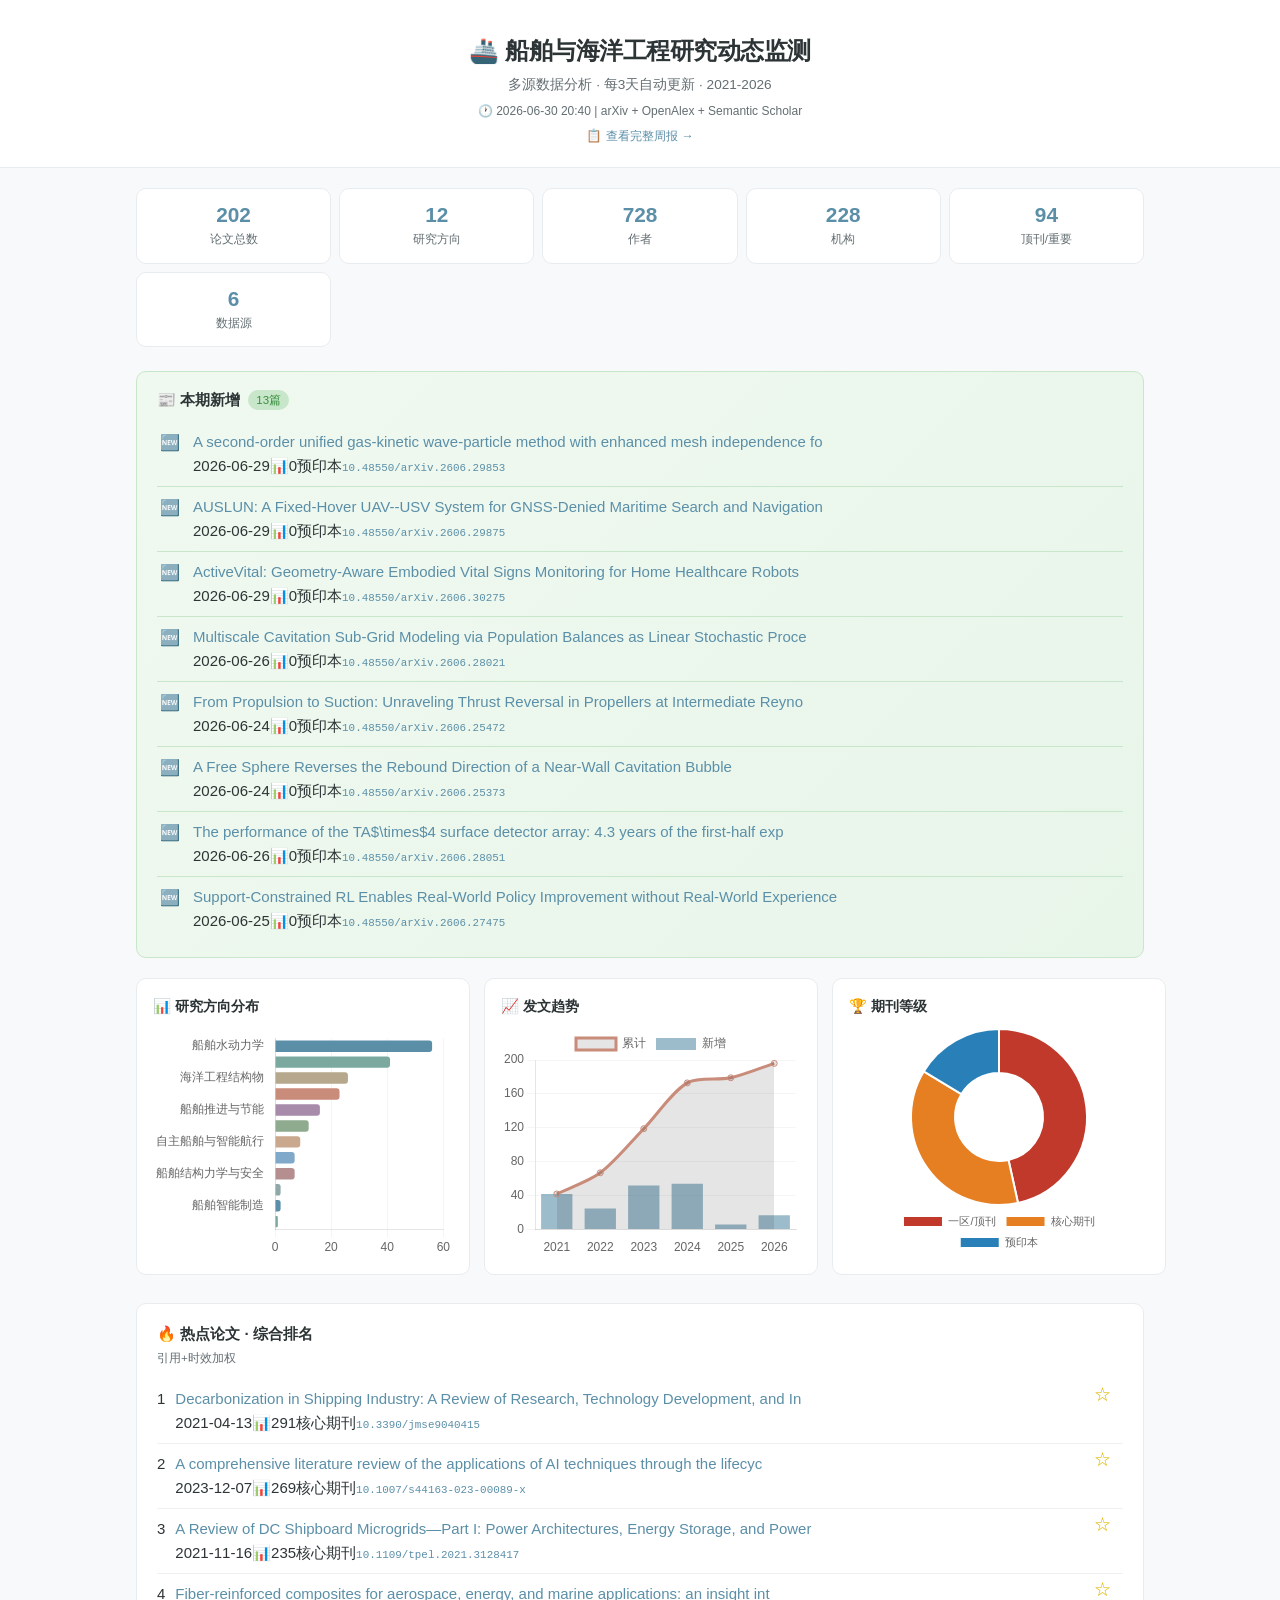
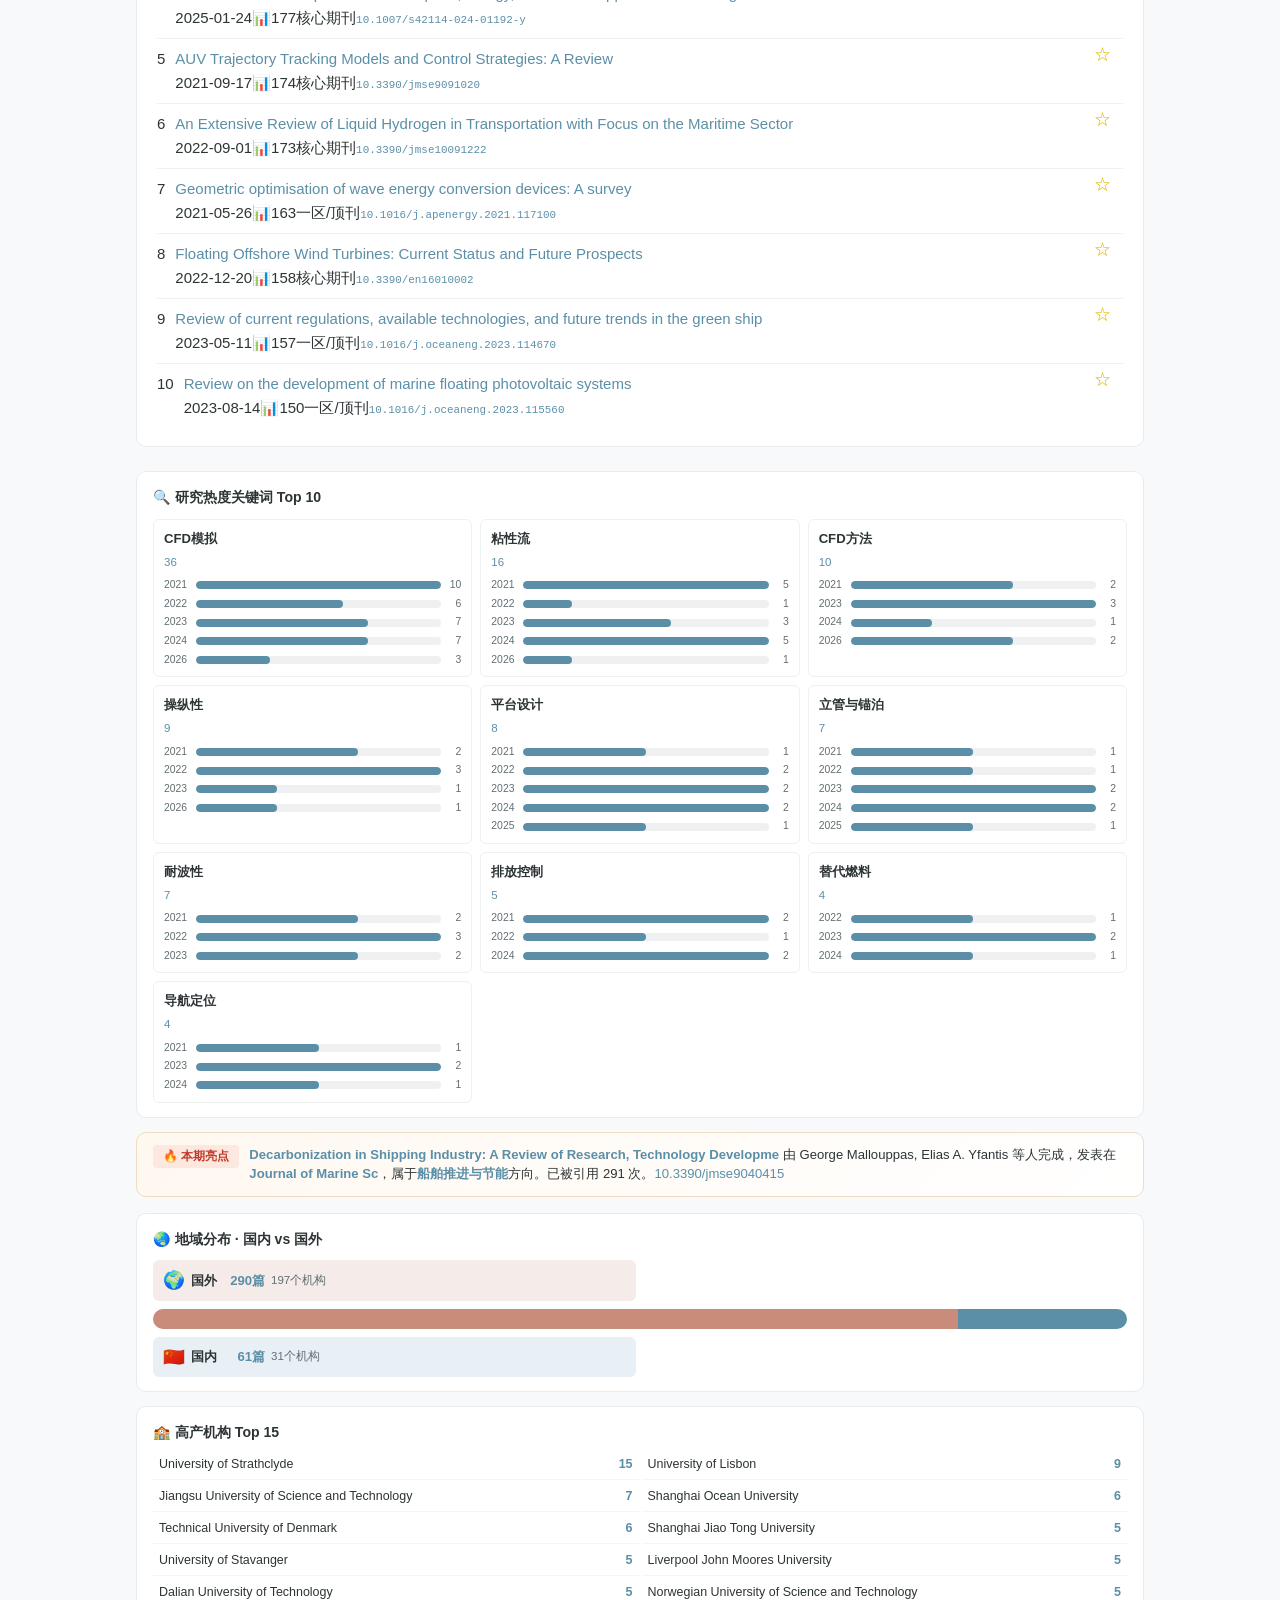
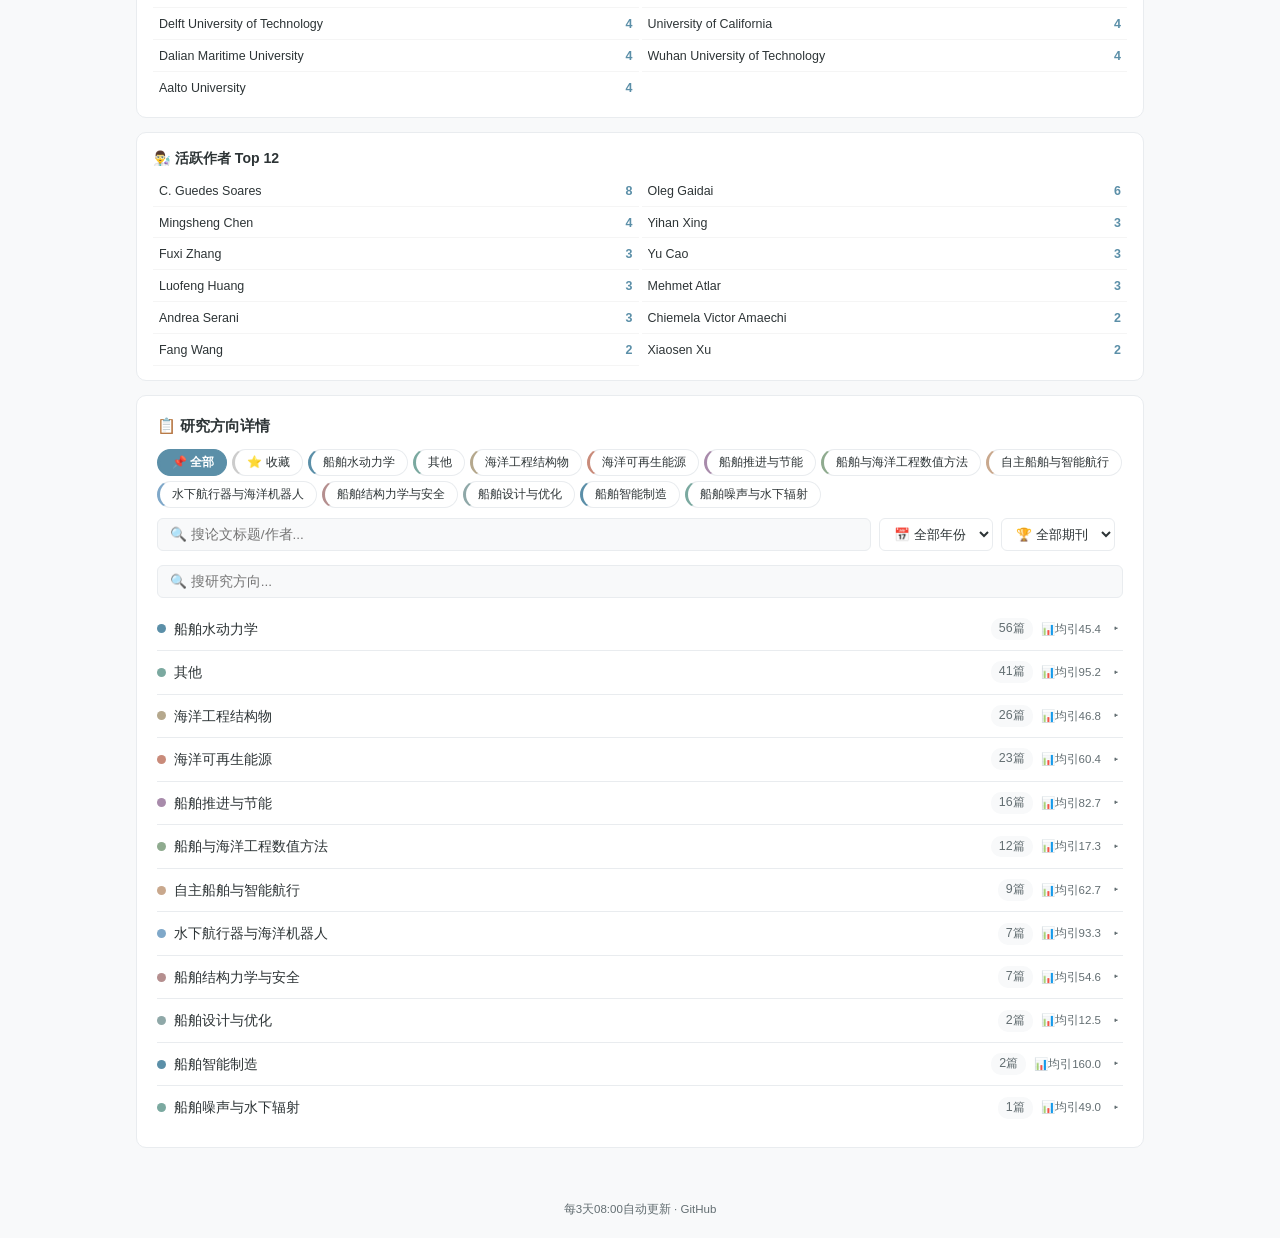
==== docs/index.html @ ca51661d "fix: 🔴 hard issues — negative exclusion, hot_score formula, highlight filter" ====
<!DOCTYPE html>
<html lang="zh-CN">
<head>
<meta charset="UTF-8"><meta name="viewport" content="width=device-width,initial-scale=1">
<title>船舶研究动态 · 统计看板</title>
<link rel="stylesheet" href="style.css">
<script src="chart.min.js"></script>
</head>
<body>
<header>
<h1>🚢 船舶与海洋工程研究动态监测</h1>
<p class="sub">多源数据分析 · 每3天自动更新 · 2021-2026</p>
<p class="meta">🕐 2026-06-30 20:40 | arXiv + OpenAlex + Semantic Scholar</p>
<p style="text-align:center;font-size:.78rem;margin-top:6px"><a href="weekly.html">📋 查看完整周报 →</a></p>
</header>
<main>
<div class="stats-row"><div class="sc"><span class="n">202</span><span class="l">论文总数</span></div><div class="sc"><span class="n">12</span><span class="l">研究方向</span></div><div class="sc"><span class="n">728</span><span class="l">作者</span></div><div class="sc"><span class="n">228</span><span class="l">机构</span></div><div class="sc"><span class="n">94</span><span class="l">顶刊/重要</span></div><div class="sc"><span class="n">6</span><span class="l">数据源</span></div></div>
<section class="new-section"><h2>📰 本期新增 <span class="new-count">13篇</span></h2><div class="hp" data-pid="http://arxiv.org/abs/2606.29853v1"><span class="new-badge">🆕</span><div class="hp-b"><div class="hp-t"><a href="http://arxiv.org/abs/2606.29853v1" target="_blank">A second-order unified gas-kinetic wave-particle method with enhanced mesh independence fo</a></div><div class="hp-m"><span>2026-06-29</span><span class="ci">📊0</span><span class="rk">预印本</span><a href="https://doi.org/10.48550/arXiv.2606.29853" class="doi" target="_blank">10.48550/arXiv.2606.29853</a></div></div></div><div class="hp" data-pid="http://arxiv.org/abs/2606.29875v1"><span class="new-badge">🆕</span><div class="hp-b"><div class="hp-t"><a href="http://arxiv.org/abs/2606.29875v1" target="_blank">AUSLUN: A Fixed-Hover UAV--USV System for GNSS-Denied Maritime Search and Navigation</a></div><div class="hp-m"><span>2026-06-29</span><span class="ci">📊0</span><span class="rk">预印本</span><a href="https://doi.org/10.48550/arXiv.2606.29875" class="doi" target="_blank">10.48550/arXiv.2606.29875</a></div></div></div><div class="hp" data-pid="http://arxiv.org/abs/2606.30275v1"><span class="new-badge">🆕</span><div class="hp-b"><div class="hp-t"><a href="http://arxiv.org/abs/2606.30275v1" target="_blank">ActiveVital: Geometry-Aware Embodied Vital Signs Monitoring for Home Healthcare Robots</a></div><div class="hp-m"><span>2026-06-29</span><span class="ci">📊0</span><span class="rk">预印本</span><a href="https://doi.org/10.48550/arXiv.2606.30275" class="doi" target="_blank">10.48550/arXiv.2606.30275</a></div></div></div><div class="hp" data-pid="http://arxiv.org/abs/2606.28021v1"><span class="new-badge">🆕</span><div class="hp-b"><div class="hp-t"><a href="http://arxiv.org/abs/2606.28021v1" target="_blank">Multiscale Cavitation Sub-Grid Modeling via Population Balances as Linear Stochastic Proce</a></div><div class="hp-m"><span>2026-06-26</span><span class="ci">📊0</span><span class="rk">预印本</span><a href="https://doi.org/10.48550/arXiv.2606.28021" class="doi" target="_blank">10.48550/arXiv.2606.28021</a></div></div></div><div class="hp" data-pid="http://arxiv.org/abs/2606.25472v1"><span class="new-badge">🆕</span><div class="hp-b"><div class="hp-t"><a href="http://arxiv.org/abs/2606.25472v1" target="_blank">From Propulsion to Suction: Unraveling Thrust Reversal in Propellers at Intermediate Reyno</a></div><div class="hp-m"><span>2026-06-24</span><span class="ci">📊0</span><span class="rk">预印本</span><a href="https://doi.org/10.48550/arXiv.2606.25472" class="doi" target="_blank">10.48550/arXiv.2606.25472</a></div></div></div><div class="hp" data-pid="http://arxiv.org/abs/2606.25373v1"><span class="new-badge">🆕</span><div class="hp-b"><div class="hp-t"><a href="http://arxiv.org/abs/2606.25373v1" target="_blank">A Free Sphere Reverses the Rebound Direction of a Near-Wall Cavitation Bubble</a></div><div class="hp-m"><span>2026-06-24</span><span class="ci">📊0</span><span class="rk">预印本</span><a href="https://doi.org/10.48550/arXiv.2606.25373" class="doi" target="_blank">10.48550/arXiv.2606.25373</a></div></div></div><div class="hp" data-pid="http://arxiv.org/abs/2606.28051v1"><span class="new-badge">🆕</span><div class="hp-b"><div class="hp-t"><a href="http://arxiv.org/abs/2606.28051v1" target="_blank">The performance of the TA$\times$4 surface detector array: 4.3 years of the first-half exp</a></div><div class="hp-m"><span>2026-06-26</span><span class="ci">📊0</span><span class="rk">预印本</span><a href="https://doi.org/10.48550/arXiv.2606.28051" class="doi" target="_blank">10.48550/arXiv.2606.28051</a></div></div></div><div class="hp" data-pid="http://arxiv.org/abs/2606.27475v1"><span class="new-badge">🆕</span><div class="hp-b"><div class="hp-t"><a href="http://arxiv.org/abs/2606.27475v1" target="_blank">Support-Constrained RL Enables Real-World Policy Improvement without Real-World Experience</a></div><div class="hp-m"><span>2026-06-25</span><span class="ci">📊0</span><span class="rk">预印本</span><a href="https://doi.org/10.48550/arXiv.2606.27475" class="doi" target="_blank">10.48550/arXiv.2606.27475</a></div></div></div></section>
<div class="charts-row">
<div class="cc"><h2>📊 研究方向分布</h2><div class="cw"><canvas id="c1"></canvas></div></div>
<div class="cc"><h2>📈 发文趋势</h2><div class="cw"><canvas id="c2"></canvas></div></div>
<div class="cc"><h2>🏆 期刊等级</h2><div class="cw"><canvas id="c3"></canvas></div></div>
</div>
<section class="hot"><h2>🔥 热点论文 · 综合排名</h2><p class="hint">引用+时效加权</p><div class="hp" data-pid="https://doi.org/10.3390/jmse9040415"><span class="hp-n">1</span><button class="bm-btn" onclick="toggleBm(this)" title="收藏">☆</button><div class="hp-b"><div class="hp-t"><a href="https://doi.org/10.3390/jmse9040415" target="_blank">Decarbonization in Shipping Industry: A Review of Research, Technology Development, and In</a></div><div class="hp-m"><span>2021-04-13</span><span class="ci">📊291</span><span class="rk">核心期刊</span><a href="https://doi.org/10.3390/jmse9040415" class="doi" target="_blank">10.3390/jmse9040415</a></div></div></div><div class="hp" data-pid="https://doi.org/10.1007/s44163-023-00089-x"><span class="hp-n">2</span><button class="bm-btn" onclick="toggleBm(this)" title="收藏">☆</button><div class="hp-b"><div class="hp-t"><a href="https://doi.org/10.1007/s44163-023-00089-x" target="_blank">A comprehensive literature review of the applications of AI techniques through the lifecyc</a></div><div class="hp-m"><span>2023-12-07</span><span class="ci">📊269</span><span class="rk">核心期刊</span><a href="https://doi.org/10.1007/s44163-023-00089-x" class="doi" target="_blank">10.1007/s44163-023-00089-x</a></div></div></div><div class="hp" data-pid="https://doi.org/10.1109/tpel.2021.3128417"><span class="hp-n">3</span><button class="bm-btn" onclick="toggleBm(this)" title="收藏">☆</button><div class="hp-b"><div class="hp-t"><a href="https://doi.org/10.1109/tpel.2021.3128417" target="_blank">A Review of DC Shipboard Microgrids—Part I: Power Architectures, Energy Storage, and Power</a></div><div class="hp-m"><span>2021-11-16</span><span class="ci">📊235</span><span class="rk">核心期刊</span><a href="https://doi.org/10.1109/tpel.2021.3128417" class="doi" target="_blank">10.1109/tpel.2021.3128417</a></div></div></div><div class="hp" data-pid="https://doi.org/10.1007/s42114-024-01192-y"><span class="hp-n">4</span><button class="bm-btn" onclick="toggleBm(this)" title="收藏">☆</button><div class="hp-b"><div class="hp-t"><a href="https://doi.org/10.1007/s42114-024-01192-y" target="_blank">Fiber-reinforced composites for aerospace, energy, and marine applications: an insight int</a></div><div class="hp-m"><span>2025-01-24</span><span class="ci">📊177</span><span class="rk">核心期刊</span><a href="https://doi.org/10.1007/s42114-024-01192-y" class="doi" target="_blank">10.1007/s42114-024-01192-y</a></div></div></div><div class="hp" data-pid="https://doi.org/10.3390/jmse9091020"><span class="hp-n">5</span><button class="bm-btn" onclick="toggleBm(this)" title="收藏">☆</button><div class="hp-b"><div class="hp-t"><a href="https://doi.org/10.3390/jmse9091020" target="_blank">AUV Trajectory Tracking Models and Control Strategies: A Review</a></div><div class="hp-m"><span>2021-09-17</span><span class="ci">📊174</span><span class="rk">核心期刊</span><a href="https://doi.org/10.3390/jmse9091020" class="doi" target="_blank">10.3390/jmse9091020</a></div></div></div><div class="hp" data-pid="https://doi.org/10.3390/jmse10091222"><span class="hp-n">6</span><button class="bm-btn" onclick="toggleBm(this)" title="收藏">☆</button><div class="hp-b"><div class="hp-t"><a href="https://doi.org/10.3390/jmse10091222" target="_blank">An Extensive Review of Liquid Hydrogen in Transportation with Focus on the Maritime Sector</a></div><div class="hp-m"><span>2022-09-01</span><span class="ci">📊173</span><span class="rk">核心期刊</span><a href="https://doi.org/10.3390/jmse10091222" class="doi" target="_blank">10.3390/jmse10091222</a></div></div></div><div class="hp" data-pid="https://doi.org/10.1016/j.apenergy.2021.117100"><span class="hp-n">7</span><button class="bm-btn" onclick="toggleBm(this)" title="收藏">☆</button><div class="hp-b"><div class="hp-t"><a href="https://doi.org/10.1016/j.apenergy.2021.117100" target="_blank">Geometric optimisation of wave energy conversion devices: A survey</a></div><div class="hp-m"><span>2021-05-26</span><span class="ci">📊163</span><span class="rk">一区/顶刊</span><a href="https://doi.org/10.1016/j.apenergy.2021.117100" class="doi" target="_blank">10.1016/j.apenergy.2021.117100</a></div></div></div><div class="hp" data-pid="https://doi.org/10.3390/en16010002"><span class="hp-n">8</span><button class="bm-btn" onclick="toggleBm(this)" title="收藏">☆</button><div class="hp-b"><div class="hp-t"><a href="https://doi.org/10.3390/en16010002" target="_blank">Floating Offshore Wind Turbines: Current Status and Future Prospects</a></div><div class="hp-m"><span>2022-12-20</span><span class="ci">📊158</span><span class="rk">核心期刊</span><a href="https://doi.org/10.3390/en16010002" class="doi" target="_blank">10.3390/en16010002</a></div></div></div><div class="hp" data-pid="https://doi.org/10.1016/j.oceaneng.2023.114670"><span class="hp-n">9</span><button class="bm-btn" onclick="toggleBm(this)" title="收藏">☆</button><div class="hp-b"><div class="hp-t"><a href="https://doi.org/10.1016/j.oceaneng.2023.114670" target="_blank">Review of current regulations, available technologies, and future trends in the green ship</a></div><div class="hp-m"><span>2023-05-11</span><span class="ci">📊157</span><span class="rk">一区/顶刊</span><a href="https://doi.org/10.1016/j.oceaneng.2023.114670" class="doi" target="_blank">10.1016/j.oceaneng.2023.114670</a></div></div></div><div class="hp" data-pid="https://doi.org/10.1016/j.oceaneng.2023.115560"><span class="hp-n">10</span><button class="bm-btn" onclick="toggleBm(this)" title="收藏">☆</button><div class="hp-b"><div class="hp-t"><a href="https://doi.org/10.1016/j.oceaneng.2023.115560" target="_blank">Review on the development of marine floating photovoltaic systems</a></div><div class="hp-m"><span>2023-08-14</span><span class="ci">📊150</span><span class="rk">一区/顶刊</span><a href="https://doi.org/10.1016/j.oceaneng.2023.115560" class="doi" target="_blank">10.1016/j.oceaneng.2023.115560</a></div></div></div></section>
<section class="kw-section"><h2>🔍 研究热度关键词 Top 10</h2><div class="kw-grid"><div class="kw-item"><div class="kw-name">CFD模拟</div><div class="kw-count">36</div><div class="kw-trend"><div class="kw-bar"><span class="kw-y">2021</span><div class="kw-fill-w"><div class="kw-fill" style="width:100%"></div></div><span class="kw-c">10</span></div><div class="kw-bar"><span class="kw-y">2022</span><div class="kw-fill-w"><div class="kw-fill" style="width:60%"></div></div><span class="kw-c">6</span></div><div class="kw-bar"><span class="kw-y">2023</span><div class="kw-fill-w"><div class="kw-fill" style="width:70%"></div></div><span class="kw-c">7</span></div><div class="kw-bar"><span class="kw-y">2024</span><div class="kw-fill-w"><div class="kw-fill" style="width:70%"></div></div><span class="kw-c">7</span></div><div class="kw-bar"><span class="kw-y">2026</span><div class="kw-fill-w"><div class="kw-fill" style="width:30%"></div></div><span class="kw-c">3</span></div></div></div><div class="kw-item"><div class="kw-name">粘性流</div><div class="kw-count">16</div><div class="kw-trend"><div class="kw-bar"><span class="kw-y">2021</span><div class="kw-fill-w"><div class="kw-fill" style="width:100%"></div></div><span class="kw-c">5</span></div><div class="kw-bar"><span class="kw-y">2022</span><div class="kw-fill-w"><div class="kw-fill" style="width:20%"></div></div><span class="kw-c">1</span></div><div class="kw-bar"><span class="kw-y">2023</span><div class="kw-fill-w"><div class="kw-fill" style="width:60%"></div></div><span class="kw-c">3</span></div><div class="kw-bar"><span class="kw-y">2024</span><div class="kw-fill-w"><div class="kw-fill" style="width:100%"></div></div><span class="kw-c">5</span></div><div class="kw-bar"><span class="kw-y">2026</span><div class="kw-fill-w"><div class="kw-fill" style="width:20%"></div></div><span class="kw-c">1</span></div></div></div><div class="kw-item"><div class="kw-name">CFD方法</div><div class="kw-count">10</div><div class="kw-trend"><div class="kw-bar"><span class="kw-y">2021</span><div class="kw-fill-w"><div class="kw-fill" style="width:66%"></div></div><span class="kw-c">2</span></div><div class="kw-bar"><span class="kw-y">2023</span><div class="kw-fill-w"><div class="kw-fill" style="width:100%"></div></div><span class="kw-c">3</span></div><div class="kw-bar"><span class="kw-y">2024</span><div class="kw-fill-w"><div class="kw-fill" style="width:33%"></div></div><span class="kw-c">1</span></div><div class="kw-bar"><span class="kw-y">2026</span><div class="kw-fill-w"><div class="kw-fill" style="width:66%"></div></div><span class="kw-c">2</span></div></div></div><div class="kw-item"><div class="kw-name">操纵性</div><div class="kw-count">9</div><div class="kw-trend"><div class="kw-bar"><span class="kw-y">2021</span><div class="kw-fill-w"><div class="kw-fill" style="width:66%"></div></div><span class="kw-c">2</span></div><div class="kw-bar"><span class="kw-y">2022</span><div class="kw-fill-w"><div class="kw-fill" style="width:100%"></div></div><span class="kw-c">3</span></div><div class="kw-bar"><span class="kw-y">2023</span><div class="kw-fill-w"><div class="kw-fill" style="width:33%"></div></div><span class="kw-c">1</span></div><div class="kw-bar"><span class="kw-y">2026</span><div class="kw-fill-w"><div class="kw-fill" style="width:33%"></div></div><span class="kw-c">1</span></div></div></div><div class="kw-item"><div class="kw-name">平台设计</div><div class="kw-count">8</div><div class="kw-trend"><div class="kw-bar"><span class="kw-y">2021</span><div class="kw-fill-w"><div class="kw-fill" style="width:50%"></div></div><span class="kw-c">1</span></div><div class="kw-bar"><span class="kw-y">2022</span><div class="kw-fill-w"><div class="kw-fill" style="width:100%"></div></div><span class="kw-c">2</span></div><div class="kw-bar"><span class="kw-y">2023</span><div class="kw-fill-w"><div class="kw-fill" style="width:100%"></div></div><span class="kw-c">2</span></div><div class="kw-bar"><span class="kw-y">2024</span><div class="kw-fill-w"><div class="kw-fill" style="width:100%"></div></div><span class="kw-c">2</span></div><div class="kw-bar"><span class="kw-y">2025</span><div class="kw-fill-w"><div class="kw-fill" style="width:50%"></div></div><span class="kw-c">1</span></div></div></div><div class="kw-item"><div class="kw-name">立管与锚泊</div><div class="kw-count">7</div><div class="kw-trend"><div class="kw-bar"><span class="kw-y">2021</span><div class="kw-fill-w"><div class="kw-fill" style="width:50%"></div></div><span class="kw-c">1</span></div><div class="kw-bar"><span class="kw-y">2022</span><div class="kw-fill-w"><div class="kw-fill" style="width:50%"></div></div><span class="kw-c">1</span></div><div class="kw-bar"><span class="kw-y">2023</span><div class="kw-fill-w"><div class="kw-fill" style="width:100%"></div></div><span class="kw-c">2</span></div><div class="kw-bar"><span class="kw-y">2024</span><div class="kw-fill-w"><div class="kw-fill" style="width:100%"></div></div><span class="kw-c">2</span></div><div class="kw-bar"><span class="kw-y">2025</span><div class="kw-fill-w"><div class="kw-fill" style="width:50%"></div></div><span class="kw-c">1</span></div></div></div><div class="kw-item"><div class="kw-name">耐波性</div><div class="kw-count">7</div><div class="kw-trend"><div class="kw-bar"><span class="kw-y">2021</span><div class="kw-fill-w"><div class="kw-fill" style="width:66%"></div></div><span class="kw-c">2</span></div><div class="kw-bar"><span class="kw-y">2022</span><div class="kw-fill-w"><div class="kw-fill" style="width:100%"></div></div><span class="kw-c">3</span></div><div class="kw-bar"><span class="kw-y">2023</span><div class="kw-fill-w"><div class="kw-fill" style="width:66%"></div></div><span class="kw-c">2</span></div></div></div><div class="kw-item"><div class="kw-name">排放控制</div><div class="kw-count">5</div><div class="kw-trend"><div class="kw-bar"><span class="kw-y">2021</span><div class="kw-fill-w"><div class="kw-fill" style="width:100%"></div></div><span class="kw-c">2</span></div><div class="kw-bar"><span class="kw-y">2022</span><div class="kw-fill-w"><div class="kw-fill" style="width:50%"></div></div><span class="kw-c">1</span></div><div class="kw-bar"><span class="kw-y">2024</span><div class="kw-fill-w"><div class="kw-fill" style="width:100%"></div></div><span class="kw-c">2</span></div></div></div><div class="kw-item"><div class="kw-name">替代燃料</div><div class="kw-count">4</div><div class="kw-trend"><div class="kw-bar"><span class="kw-y">2022</span><div class="kw-fill-w"><div class="kw-fill" style="width:50%"></div></div><span class="kw-c">1</span></div><div class="kw-bar"><span class="kw-y">2023</span><div class="kw-fill-w"><div class="kw-fill" style="width:100%"></div></div><span class="kw-c">2</span></div><div class="kw-bar"><span class="kw-y">2024</span><div class="kw-fill-w"><div class="kw-fill" style="width:50%"></div></div><span class="kw-c">1</span></div></div></div><div class="kw-item"><div class="kw-name">导航定位</div><div class="kw-count">4</div><div class="kw-trend"><div class="kw-bar"><span class="kw-y">2021</span><div class="kw-fill-w"><div class="kw-fill" style="width:50%"></div></div><span class="kw-c">1</span></div><div class="kw-bar"><span class="kw-y">2023</span><div class="kw-fill-w"><div class="kw-fill" style="width:100%"></div></div><span class="kw-c">2</span></div><div class="kw-bar"><span class="kw-y">2024</span><div class="kw-fill-w"><div class="kw-fill" style="width:50%"></div></div><span class="kw-c">1</span></div></div></div></div></section>
<div class="hl"><span class="hl-badge">🔥 本期亮点</span><span class="hl-txt"><b><a href="https://doi.org/10.3390/jmse9040415" target="_blank">Decarbonization in Shipping Industry: A Review of Research, Technology Developme</a></b> 由 George Mallouppas, Elias A. Yfantis 等人完成，发表在 <b>Journal of Marine Sc</b>，属于<b>船舶推进与节能</b>方向。已被引用 291 次。<a href="https://doi.org/10.3390/jmse9040415">10.3390/jmse9040415</a></span></div>
<section class="country-s"><h2>🌏 地域分布 · 国内 vs 国外</h2><div class="country-grid"><div class="cg-item intl"><span class="cg-flag">🌍</span><span class="cg-name">国外</span><span class="cg-count">290篇</span><span class="cg-insts">197个机构</span></div><div class="country-bar-inner"><div class="cbar intl" style="width:100.0%"></div><div class="cbar cn" style="width:21.0%"></div></div><div class="cg-item cn"><span class="cg-flag">🇨🇳</span><span class="cg-name">国内</span><span class="cg-count">61篇</span><span class="cg-insts">31个机构</span></div></div></section>
<section class="ai-s"><h2>🏫 高产机构 Top 15</h2><div class="ai-l"><div class="ai-item"><span class="ai-name">University of Strathclyde</span><span class="ai-count">15</span></div>
<div class="ai-item"><span class="ai-name">University of Lisbon</span><span class="ai-count">9</span></div>
<div class="ai-item"><span class="ai-name">Jiangsu University of Science and Technology</span><span class="ai-count">7</span></div>
<div class="ai-item"><span class="ai-name">Shanghai Ocean University</span><span class="ai-count">6</span></div>
<div class="ai-item"><span class="ai-name">Technical University of Denmark</span><span class="ai-count">6</span></div>
<div class="ai-item"><span class="ai-name">Shanghai Jiao Tong University</span><span class="ai-count">5</span></div>
<div class="ai-item"><span class="ai-name">University of Stavanger</span><span class="ai-count">5</span></div>
<div class="ai-item"><span class="ai-name">Liverpool John Moores University</span><span class="ai-count">5</span></div>
<div class="ai-item"><span class="ai-name">Dalian University of Technology</span><span class="ai-count">5</span></div>
<div class="ai-item"><span class="ai-name">Norwegian University of Science and Technology</span><span class="ai-count">5</span></div>
<div class="ai-item"><span class="ai-name">Delft University of Technology</span><span class="ai-count">4</span></div>
<div class="ai-item"><span class="ai-name">University of California</span><span class="ai-count">4</span></div>
<div class="ai-item"><span class="ai-name">Dalian Maritime University</span><span class="ai-count">4</span></div>
<div class="ai-item"><span class="ai-name">Wuhan University of Technology</span><span class="ai-count">4</span></div>
<div class="ai-item"><span class="ai-name">Aalto University</span><span class="ai-count">4</span></div>
</div></section>
<section class="ai-s"><h2>👨‍🔬 活跃作者 Top 12</h2><div class="ai-l"><div class="ai-item"><span class="ai-name">C. Guedes Soares</span><span class="ai-count">8</span></div>
<div class="ai-item"><span class="ai-name">Oleg Gaidai</span><span class="ai-count">6</span></div>
<div class="ai-item"><span class="ai-name">Mingsheng Chen</span><span class="ai-count">4</span></div>
<div class="ai-item"><span class="ai-name">Yihan Xing</span><span class="ai-count">3</span></div>
<div class="ai-item"><span class="ai-name">Fuxi Zhang</span><span class="ai-count">3</span></div>
<div class="ai-item"><span class="ai-name">Yu Cao</span><span class="ai-count">3</span></div>
<div class="ai-item"><span class="ai-name">Luofeng Huang</span><span class="ai-count">3</span></div>
<div class="ai-item"><span class="ai-name">Mehmet Atlar</span><span class="ai-count">3</span></div>
<div class="ai-item"><span class="ai-name">Andrea Serani</span><span class="ai-count">3</span></div>
<div class="ai-item"><span class="ai-name">Chiemela Victor Amaechi</span><span class="ai-count">2</span></div>
<div class="ai-item"><span class="ai-name">Fang Wang</span><span class="ai-count">2</span></div>
<div class="ai-item"><span class="ai-name">Xiaosen Xu</span><span class="ai-count">2</span></div>
</div></section>
<section class="detail"><h2>📋 研究方向详情</h2>
<div class="df"><button class="df-btn active" data-dir="all" onclick="filterDir('all')">📌 全部</button><button class="df-btn" data-dir="⭐bookmark" onclick="filterDir('⭐bookmark')">⭐ 收藏</button><button class="df-btn" data-dir="船舶水动力学" onclick="filterDir(this.getAttribute('data-dir'))" style="border-left:3px solid #5B8FA8">船舶水动力学</button><button class="df-btn" data-dir="其他" onclick="filterDir(this.getAttribute('data-dir'))" style="border-left:3px solid #7BA9A0">其他</button><button class="df-btn" data-dir="海洋工程结构物" onclick="filterDir(this.getAttribute('data-dir'))" style="border-left:3px solid #B5A88D">海洋工程结构物</button><button class="df-btn" data-dir="海洋可再生能源" onclick="filterDir(this.getAttribute('data-dir'))" style="border-left:3px solid #C98B7A">海洋可再生能源</button><button class="df-btn" data-dir="船舶推进与节能" onclick="filterDir(this.getAttribute('data-dir'))" style="border-left:3px solid #A88BAB">船舶推进与节能</button><button class="df-btn" data-dir="船舶与海洋工程数值方法" onclick="filterDir(this.getAttribute('data-dir'))" style="border-left:3px solid #8FAB8F">船舶与海洋工程数值方法</button><button class="df-btn" data-dir="自主船舶与智能航行" onclick="filterDir(this.getAttribute('data-dir'))" style="border-left:3px solid #C9A88D">自主船舶与智能航行</button><button class="df-btn" data-dir="水下航行器与海洋机器人" onclick="filterDir(this.getAttribute('data-dir'))" style="border-left:3px solid #7FA8C9">水下航行器与海洋机器人</button><button class="df-btn" data-dir="船舶结构力学与安全" onclick="filterDir(this.getAttribute('data-dir'))" style="border-left:3px solid #B58F8F">船舶结构力学与安全</button><button class="df-btn" data-dir="船舶设计与优化" onclick="filterDir(this.getAttribute('data-dir'))" style="border-left:3px solid #8FA8A8">船舶设计与优化</button><button class="df-btn" data-dir="船舶智能制造" onclick="filterDir(this.getAttribute('data-dir'))" style="border-left:3px solid #5B8FA8">船舶智能制造</button><button class="df-btn" data-dir="船舶噪声与水下辐射" onclick="filterDir(this.getAttribute('data-dir'))" style="border-left:3px solid #7BA9A0">船舶噪声与水下辐射</button></div>
<div class="search-bar">
<input type="text" id="ps" class="ps-input" placeholder="🔍 搜论文标题/作者..." oninput="uf()">
<select id="yrf" class="sf" onchange="uf()"><option value="all">📅 全部年份</option><option value="2026">2026</option><option value="2025">2025</option><option value="2024">2024</option><option value="2023">2023</option><option value="2022">2022</option><option value="2021">2021</option></select>
<select id="jrf" class="sf" onchange="uf()"><option value="all">🏆 全部期刊</option><option value="一区/顶刊">一区/顶刊</option><option value="二区/重要">二区/重要</option><option value="核心期刊">核心期刊</option><option value="预印本">预印本</option><option value="其他">其他</option></select>
<span class="result-count" id="rc"></span>
</div>
<div id="fs" class="filter-summary" style="display:none"></div>
<div id="fr" class="filter-results"></div>
<div class="tf"><input type="text" id="ts" placeholder="🔍 搜研究方向..." oninput="ft()"></div>
<div class="ts"><div class="th" onclick="tt(this)"><span class="dot" style="background:#5B8FA8"></span><span class="tn">船舶水动力学</span><span class="tc">56篇</span><span class="ti">📊均引45.4</span><span class="tic">▸</span></div><div class="tb" style="display:none"><div class="pi" data-pid="https://doi.org/10.1109/tpel.2021.3128417" data-year="2021" data-jrank="核心期刊"><div class="pi-t"><button class="bm-btn" onclick="toggleBm(this)" title="收藏">☆</button> <a href="https://doi.org/10.1109/tpel.2021.3128417" target="_blank">A Review of DC Shipboard Microgrids—Part I: Power Architectures, Energy Storage,</a></div><div class="pi-m"><span>2021-11-16</span><span>Luona Xu, Josep M. Guerrero</span><span class="sk">#CFD模拟</span><span class="ci">📊235</span><span class="inst">🏛️ King Abdulaziz University</span><a href="https://doi.org/10.1109/tpel.2021.3128417" class="doi">📎10.1109/tpel.2021.3128417</a></div></div><div class="pi" data-pid="https://doi.org/10.1007/s42114-024-01192-y" data-year="2025" data-jrank="核心期刊"><div class="pi-t"><button class="bm-btn" onclick="toggleBm(this)" title="收藏">☆</button> <a href="https://doi.org/10.1007/s42114-024-01192-y" target="_blank">Fiber-reinforced composites for aerospace, energy, and marine applications: an i</a></div><div class="pi-m"><span>2025-01-24</span><span>Abdulhammed K. Hamzat, Md Shafinur Murad</span><span class="ci">📊177</span><span class="inst">🏛️ Wichita State University</span><a href="https://doi.org/10.1007/s42114-024-01192-y" class="doi">📎10.1007/s42114-024-01192-</a></div></div><div class="pi" data-pid="https://doi.org/10.3390/jmse10091222" data-year="2022" data-jrank="核心期刊"><div class="pi-t"><button class="bm-btn" onclick="toggleBm(this)" title="收藏">☆</button> <a href="https://doi.org/10.3390/jmse10091222" target="_blank">An Extensive Review of Liquid Hydrogen in Transportation with Focus on the Marit</a></div><div class="pi-m"><span>2022-09-01</span><span>Federico Ustolin, Alessandro Campari</span><span class="sk">#粘性流#CFD模拟</span><span class="ci">📊173</span><span class="inst">🏛️ Norwegian University of Science and</span><a href="https://doi.org/10.3390/jmse10091222" class="doi">📎10.3390/jmse10091222</a></div></div><div class="pi" data-pid="https://doi.org/10.1016/j.oceaneng.2023.114670" data-year="2023" data-jrank="一区/顶刊"><div class="pi-t"><button class="bm-btn" onclick="toggleBm(this)" title="收藏">☆</button> <a href="https://doi.org/10.1016/j.oceaneng.2023.114670" target="_blank">Review of current regulations, available technologies, and future trends in the </a></div><div class="pi-m"><span>2023-05-11</span><span>Mina Tadros, L. Ventura</span><span class="sk">#粘性流#CFD模拟</span><span class="ci">📊157</span><span class="inst">🏛️ Alexandria University</span><a href="https://doi.org/10.1016/j.oceaneng.2023.114670" class="doi">📎10.1016/j.oceaneng.2023.1</a></div></div><div class="pi" data-pid="https://doi.org/10.3390/jmse9020119" data-year="2021" data-jrank="核心期刊"><div class="pi-t"><button class="bm-btn" onclick="toggleBm(this)" title="收藏">☆</button> <a href="https://doi.org/10.3390/jmse9020119" target="_blank">Neural Network Approach for Predicting Ship Speed and Fuel Consumption</a></div><div class="pi-m"><span>2021-01-25</span><span>Lúcia Moreira, Roberto Vettor</span><span class="ci">📊99</span><span class="inst">🏛️ University of Lisbon</span><a href="https://doi.org/10.3390/jmse9020119" class="doi">📎10.3390/jmse9020119</a></div></div><div class="pi" data-pid="https://doi.org/10.1016/j.oceaneng.2021.110239" data-year="2021" data-jrank="一区/顶刊"><div class="pi-t"><button class="bm-btn" onclick="toggleBm(this)" title="收藏">☆</button> <a href="https://doi.org/10.1016/j.oceaneng.2021.110239" target="_blank">Multi-fidelity Co-Kriging surrogate model for ship hull form optimization</a></div><div class="pi-m"><span>2021-11-26</span><span>Xinwang Liu, Weiwen Zhao</span><span class="sk">#船型优化</span><span class="ci">📊98</span><span class="inst">🏛️ Shanghai Jiao Tong University</span><a href="https://doi.org/10.1016/j.oceaneng.2021.110239" class="doi">📎10.1016/j.oceaneng.2021.1</a></div></div><div class="pi" data-pid="https://doi.org/10.1039/d0ra08672j" data-year="2021" data-jrank="核心期刊"><div class="pi-t"><button class="bm-btn" onclick="toggleBm(this)" title="收藏">☆</button> <a href="https://doi.org/10.1039/d0ra08672j" target="_blank">Thriving artificial underwater drag-reduction materials inspired from aquatic an</a></div><div class="pi-m"><span>2021-01-01</span><span>Guizhong Tian, Dongliang Fan</span><span class="sk">#粘性流#CFD模拟</span><span class="ci">📊94</span><span class="inst">🏛️ Jiangsu University of Science and T</span><a href="https://doi.org/10.1039/d0ra08672j" class="doi">📎10.1039/d0ra08672j</a></div></div><div class="pi" data-pid="https://doi.org/10.3390/jmse11071381" data-year="2023" data-jrank="核心期刊"><div class="pi-t"><button class="bm-btn" onclick="toggleBm(this)" title="收藏">☆</button> <a href="https://doi.org/10.3390/jmse11071381" target="_blank">A Machine-Learning-Based Method for Ship Propulsion Power Prediction in Ice</a></div><div class="pi-m"><span>2023-07-06</span><span>Li Zhou, Qianyang Sun</span><span class="sk">#CFD模拟</span><span class="ci">📊94</span><span class="inst">🏛️ Jiangsu University of Science and T</span><a href="https://doi.org/10.3390/jmse11071381" class="doi">📎10.3390/jmse11071381</a></div></div><div class="pi" data-pid="https://doi.org/10.1016/j.apor.2024.104075" data-year="2024" data-jrank="一区/顶刊"><div class="pi-t"><button class="bm-btn" onclick="toggleBm(this)" title="收藏">☆</button> <a href="https://doi.org/10.1016/j.apor.2024.104075" target="_blank">Computational Fluid Dynamics (CFD) applications in Floating Offshore Wind Turbin</a></div><div class="pi-m"><span>2024-06-12</span><span>Wenzhe Zhang, Javier Calderón-Sánchez</span><span class="sk">#粘性流#CFD模拟</span><span class="ci">📊93</span><span class="inst">🏛️ Universidad Politécnica de Madrid</span><a href="https://doi.org/10.1016/j.apor.2024.104075" class="doi">📎10.1016/j.apor.2024.10407</a></div></div><div class="pi" data-pid="https://doi.org/10.3390/cmd2020010" data-year="2021" data-jrank="核心期刊"><div class="pi-t"><button class="bm-btn" onclick="toggleBm(this)" title="收藏">☆</button> <a href="https://doi.org/10.3390/cmd2020010" target="_blank">Corrosion Performance of Electrodeposited Zinc and Zinc-Alloy Coatings in Marine</a></div><div class="pi-m"><span>2021-04-21</span><span>Kranthi Kumar Maniam, Shiladitya Paul</span><span class="sk">#粘性流#CFD模拟</span><span class="ci">📊89</span><span class="inst">🏛️ University of Leicester</span><a href="https://doi.org/10.3390/cmd2020010" class="doi">📎10.3390/cmd2020010</a></div></div><div class="pi" data-pid="https://doi.org/10.1016/j.oceaneng.2022.112867" data-year="2022" data-jrank="一区/顶刊"><div class="pi-t"><button class="bm-btn" onclick="toggleBm(this)" title="收藏">☆</button> <a href="https://doi.org/10.1016/j.oceaneng.2022.112867" target="_blank">Real-time digital twin for ship operation in waves</a></div><div class="pi-m"><span>2022-10-18</span><span>Jae‐Hoon Lee, Yoon-Seo Nam</span><span class="sk">#CFD模拟#耐波性#操纵性</span><span class="ci">📊84</span><span class="inst">🏛️ Massachusetts Institute of Technolo</span><a href="https://doi.org/10.1016/j.oceaneng.2022.112867" class="doi">📎10.1016/j.oceaneng.2022.1</a></div></div><div class="pi" data-pid="https://doi.org/10.1063/5.0071781" data-year="2021" data-jrank="一区/顶刊"><div class="pi-t"><button class="bm-btn" onclick="toggleBm(this)" title="收藏">☆</button> <a href="https://doi.org/10.1063/5.0071781" target="_blank">Cavitation control using passive flow control techniques</a></div><div class="pi-m"><span>2021-12-01</span><span>Mahshid Zaresharif, Florent Ravelet</span><span class="sk">#粘性流#CFD模拟</span><span class="ci">📊74</span><span class="inst">🏛️ Arts et Métiers</span><a href="https://doi.org/10.1063/5.0071781" class="doi">📎10.1063/5.0071781</a></div></div><div class="pi" data-pid="https://doi.org/10.1186/s41072-023-00159-4" data-year="2024" data-jrank="核心期刊"><div class="pi-t"><button class="bm-btn" onclick="toggleBm(this)" title="收藏">☆</button> <a href="https://doi.org/10.1186/s41072-023-00159-4" target="_blank">4400 TEU cargo ship dynamic analysis by Gaidai reliability method</a></div><div class="pi-m"><span>2024-01-02</span><span>Oleg Gaidai, Fang Wang</span><span class="sk">#粘性流#CFD模拟</span><span class="ci">📊66</span><span class="inst">🏛️ Shanghai Ocean University</span><a href="https://doi.org/10.1186/s41072-023-00159-4" class="doi">📎10.1186/s41072-023-00159-</a></div></div><div class="pi" data-pid="https://doi.org/10.1016/j.oceaneng.2024.116848" data-year="2024" data-jrank="一区/顶刊"><div class="pi-t"><button class="bm-btn" onclick="toggleBm(this)" title="收藏">☆</button> <a href="https://doi.org/10.1016/j.oceaneng.2024.116848" target="_blank">Hydrodynamic investigation on a single-point moored offshore cage-wave energy co</a></div><div class="pi-m"><span>2024-03-05</span><span>Yong Cheng, Jiale Gong</span><span class="ci">📊57</span><span class="inst">🏛️ Jiangsu University of Science and T</span><a href="https://doi.org/10.1016/j.oceaneng.2024.116848" class="doi">📎10.1016/j.oceaneng.2024.1</a></div></div><div class="pi" data-pid="https://doi.org/10.1080/21650020.2024.2327362" data-year="2024" data-jrank="核心期刊"><div class="pi-t"><button class="bm-btn" onclick="toggleBm(this)" title="收藏">☆</button> <a href="https://doi.org/10.1080/21650020.2024.2327362" target="_blank">Gaidai multivariate risk assessment method for cargo ship dynamics</a></div><div class="pi-m"><span>2024-03-11</span><span>Oleg Gaidai, Jinlu Sheng</span><span class="sk">#粘性流#CFD模拟</span><span class="ci">📊55</span><span class="inst">🏛️ Shanghai Ocean University</span><a href="https://doi.org/10.1080/21650020.2024.2327362" class="doi">📎10.1080/21650020.2024.232</a></div></div><div class="pi" data-pid="https://doi.org/10.1016/j.apor.2021.102864" data-year="2021" data-jrank="一区/顶刊"><div class="pi-t"><button class="bm-btn" onclick="toggleBm(this)" title="收藏">☆</button> <a href="https://doi.org/10.1016/j.apor.2021.102864" target="_blank">Cavitation funnel effect: Bio-inspired leading-edge tubercle application on duct</a></div><div class="pi-m"><span>2021-09-10</span><span>Callum Stark, Weichao Shi</span><span class="sk">#螺旋桨设计#CFD模拟</span><span class="ci">📊54</span><span class="inst">🏛️ University of Strathclyde</span><a href="https://doi.org/10.1016/j.apor.2021.102864" class="doi">📎10.1016/j.apor.2021.10286</a></div></div><div class="pi" data-pid="https://doi.org/10.1016/j.oceaneng.2021.109593" data-year="2021" data-jrank="一区/顶刊"><div class="pi-t"><button class="bm-btn" onclick="toggleBm(this)" title="收藏">☆</button> <a href="https://doi.org/10.1016/j.oceaneng.2021.109593" target="_blank">A numerical investigation into the influence of bio-inspired leading-edge tuberc</a></div><div class="pi-m"><span>2021-08-04</span><span>Callum Stark, Weichao Shi</span><span class="sk">#CFD模拟</span><span class="ci">📊49</span><span class="inst">🏛️ University of Strathclyde</span><a href="https://doi.org/10.1016/j.oceaneng.2021.109593" class="doi">📎10.1016/j.oceaneng.2021.1</a></div></div><div class="pi" data-pid="https://doi.org/10.1080/17445302.2021.1907071" data-year="2021" data-jrank="一区/顶刊"><div class="pi-t"><button class="bm-btn" onclick="toggleBm(this)" title="收藏">☆</button> <a href="https://doi.org/10.1080/17445302.2021.1907071" target="_blank">Prediction of cavitating propeller underwater radiated noise using RANS &amp; DE</a></div><div class="pi-m"><span>2021-04-06</span><span>Savaş Sezen, Mehmet Atlar</span><span class="sk">#螺旋桨设计#粘性流#CFD模拟</span><span class="ci">📊49</span><span class="inst">🏛️ University of Strathclyde</span><a href="https://doi.org/10.1080/17445302.2021.1907071" class="doi">📎10.1080/17445302.2021.190</a></div></div><div class="pi" data-pid="https://doi.org/10.1007/s00348-021-03260-1" data-year="2021" data-jrank="核心期刊"><div class="pi-t"><button class="bm-btn" onclick="toggleBm(this)" title="收藏">☆</button> <a href="https://doi.org/10.1007/s00348-021-03260-1" target="_blank">Experimental evaluation of methodologies for single transient cavitation bubble </a></div><div class="pi-m"><span>2021-07-19</span><span>Darjan Podbevšek, Žiga Lokar</span><span class="sk">#粘性流#CFD模拟</span><span class="ci">📊46</span><span class="inst">🏛️ University of Ljubljana</span><a href="https://doi.org/10.1007/s00348-021-03260-1" class="doi">📎10.1007/s00348-021-03260-</a></div></div><div class="pi" data-pid="https://doi.org/10.1063/5.0080661" data-year="2022" data-jrank="一区/顶刊"><div class="pi-t"><button class="bm-btn" onclick="toggleBm(this)" title="收藏">☆</button> <a href="https://doi.org/10.1063/5.0080661" target="_blank">Effect of the odd and even number of blades on the hydrodynamic performance of a</a></div><div class="pi-m"><span>2022-03-01</span><span>Denghui Qin, Qiaogao Huang</span><span class="sk">#CFD模拟</span><span class="ci">📊45</span><span class="inst">🏛️ University of Strathclyde</span><a href="https://doi.org/10.1063/5.0080661" class="doi">📎10.1063/5.0080661</a></div></div><div class="pi" data-pid="https://doi.org/10.2478/pomr-2022-0034" data-year="2022" data-jrank="核心期刊"><div class="pi-t"><button class="bm-btn" onclick="toggleBm(this)" title="收藏">☆</button> <a href="https://doi.org/10.2478/pomr-2022-0034" target="_blank">Optimization Model to Manage Ship Fuel Consumption and Navigation Time</a></div><div class="pi-m"><span>2022-09-01</span><span>Krzysztof Rudzki, Piotr Gomułka</span><span class="sk">#CFD模拟</span><span class="ci">📊45</span><span class="inst">🏛️ Ho Chi Minh City University of Tech</span><a href="https://doi.org/10.2478/pomr-2022-0034" class="doi">📎10.2478/pomr-2022-0034</a></div></div><div class="pi" data-pid="https://doi.org/10.1016/j.oceaneng.2021.109703" data-year="2021" data-jrank="一区/顶刊"><div class="pi-t"><button class="bm-btn" onclick="toggleBm(this)" title="收藏">☆</button> <a href="https://doi.org/10.1016/j.oceaneng.2021.109703" target="_blank">Influence of roughness on propeller performance with a view to mitigating tip vo</a></div><div class="pi-m"><span>2021-09-27</span><span>Savaş Sezen, Dogancan Uzun</span><span class="sk">#螺旋桨设计</span><span class="ci">📊44</span><span class="inst">🏛️ University of Strathclyde</span><a href="https://doi.org/10.1016/j.oceaneng.2021.109703" class="doi">📎10.1016/j.oceaneng.2021.1</a></div></div><div class="pi" data-pid="https://doi.org/10.1063/5.0163795" data-year="2023" data-jrank="一区/顶刊"><div class="pi-t"><button class="bm-btn" onclick="toggleBm(this)" title="收藏">☆</button> <a href="https://doi.org/10.1063/5.0163795" target="_blank">Prediction of wave-induced ship motions based on integrated neural network syste</a></div><div class="pi-m"><span>2023-09-01</span><span>Jae‐Hoon Lee, J.M. Lee</span><span class="sk">#耐波性</span><span class="ci">📊42</span><span class="inst">🏛️ Sungshin Women's University</span><a href="https://doi.org/10.1063/5.0163795" class="doi">📎10.1063/5.0163795</a></div></div><div class="pi" data-pid="https://doi.org/10.1007/s40722-022-00243-0" data-year="2022" data-jrank="一区/顶刊"><div class="pi-t"><button class="bm-btn" onclick="toggleBm(this)" title="收藏">☆</button> <a href="https://doi.org/10.1007/s40722-022-00243-0" target="_blank">Time-series forecasting of ships maneuvering in waves via dynamic mode decomposi</a></div><div class="pi-m"><span>2022-07-26</span><span>Matteo Diez, Andrea Serani</span><span class="sk">#CFD模拟#操纵性</span><span class="ci">📊42</span><span class="inst">🏛️ National Research Council</span><a href="https://doi.org/10.1007/s40722-022-00243-0" class="doi">📎10.1007/s40722-022-00243-</a></div></div><div class="pi" data-pid="https://doi.org/10.3390/jmse11040835" data-year="2023" data-jrank="核心期刊"><div class="pi-t"><button class="bm-btn" onclick="toggleBm(this)" title="收藏">☆</button> <a href="https://doi.org/10.3390/jmse11040835" target="_blank">Review of the Decision Support Methods Used in Optimizing Ship Hulls towards Imp</a></div><div class="pi-m"><span>2023-04-15</span><span>Mina Tadros, L. Ventura</span><span class="ci">📊39</span><span class="inst">🏛️ Alexandria University</span><a href="https://doi.org/10.3390/jmse11040835" class="doi">📎10.3390/jmse11040835</a></div></div><div class="pi" data-pid="https://doi.org/10.1016/j.oceaneng.2023.115255" data-year="2023" data-jrank="一区/顶刊"><div class="pi-t"><button class="bm-btn" onclick="toggleBm(this)" title="收藏">☆</button> <a href="https://doi.org/10.1016/j.oceaneng.2023.115255" target="_blank">Math-data integrated prediction model for ship maneuvering motion</a></div><div class="pi-m"><span>2023-07-12</span><span>Qi Dong, Ning Wang</span><span class="sk">#操纵性</span><span class="ci">📊38</span><span class="inst">🏛️ Wuhan Ship Development & Design Ins</span><a href="https://doi.org/10.1016/j.oceaneng.2023.115255" class="doi">📎10.1016/j.oceaneng.2023.1</a></div></div><div class="pi" data-pid="https://doi.org/10.1007/s40722-022-00255-w" data-year="2022" data-jrank="一区/顶刊"><div class="pi-t"><button class="bm-btn" onclick="toggleBm(this)" title="收藏">☆</button> <a href="https://doi.org/10.1007/s40722-022-00255-w" target="_blank">Time-series forecasting for ships maneuvering in waves via recurrent-type neural</a></div><div class="pi-m"><span>2022-08-23</span><span>Danny D’Agostino, Andrea Serani</span><span class="sk">#CFD模拟#耐波性#操纵性</span><span class="ci">📊38</span><span class="inst">🏛️ National Research Council</span><a href="https://doi.org/10.1007/s40722-022-00255-w" class="doi">📎10.1007/s40722-022-00255-</a></div></div><div class="pi" data-pid="https://doi.org/10.1016/j.oceaneng.2025.121088" data-year="2025" data-jrank="一区/顶刊"><div class="pi-t"><button class="bm-btn" onclick="toggleBm(this)" title="收藏">☆</button> <a href="https://doi.org/10.1016/j.oceaneng.2025.121088" target="_blank">Shape parameterization method and hydrodynamic noise characteristics of low-nois</a></div><div class="pi-m"><span>2025-04-03</span><span>Peng Liu, Shuaiqiang Li</span><span class="ci">📊37</span><span class="inst">🏛️ Shandong University of Science and </span><a href="https://doi.org/10.1016/j.oceaneng.2025.121088" class="doi">📎10.1016/j.oceaneng.2025.1</a></div></div><div class="pi" data-pid="https://doi.org/10.1016/j.oceaneng.2024.119398" data-year="2024" data-jrank="一区/顶刊"><div class="pi-t"><button class="bm-btn" onclick="toggleBm(this)" title="收藏">☆</button> <a href="https://doi.org/10.1016/j.oceaneng.2024.119398" target="_blank">Review of recent developments on the hydroelastic response and gap resonance of </a></div><div class="pi-m"><span>2024-10-10</span><span>P. Amouzadrad, S.C. Mohapatra</span><span class="ci">📊37</span><span class="inst">🏛️ University of Lisbon</span><a href="https://doi.org/10.1016/j.oceaneng.2024.119398" class="doi">📎10.1016/j.oceaneng.2024.1</a></div></div><div class="pi" data-pid="https://doi.org/10.1016/j.marstruc.2022.103307" data-year="2022" data-jrank="一区/顶刊"><div class="pi-t"><button class="bm-btn" onclick="toggleBm(this)" title="收藏">☆</button> <a href="https://doi.org/10.1016/j.marstruc.2022.103307" target="_blank">Uncertainties in modelling the low-frequency wave-induced global loads in ships</a></div><div class="pi-m"><span>2022-09-29</span><span>Joško Parunov, C. Guedes Soares</span><span class="sk">#耐波性</span><span class="ci">📊37</span><span class="inst">🏛️ University of Lisbon</span><a href="https://doi.org/10.1016/j.marstruc.2022.103307" class="doi">📎10.1016/j.marstruc.2022.1</a></div></div><div class="pi" data-pid="https://doi.org/10.3390/jmse9121451" data-year="2021" data-jrank="核心期刊"><div class="pi-t"><button class="bm-btn" onclick="toggleBm(this)" title="收藏">☆</button> <a href="https://doi.org/10.3390/jmse9121451" target="_blank">Six-DOF CFD Simulations of Underwater Vehicle Operating Underwater Turning Maneu</a></div><div class="pi-m"><span>2021-12-18</span><span>Kunyu Han, Xide Cheng</span><span class="sk">#CFD模拟#操纵性</span><span class="ci">📊36</span><span class="inst">🏛️ Wuhan Ship Development & Design Ins</span><a href="https://doi.org/10.3390/jmse9121451" class="doi">📎10.3390/jmse9121451</a></div></div><div class="pi" data-pid="https://doi.org/10.1007/s11831-024-10127-1" data-year="2024" data-jrank="核心期刊"><div class="pi-t"><button class="bm-btn" onclick="toggleBm(this)" title="收藏">☆</button> <a href="https://doi.org/10.1007/s11831-024-10127-1" target="_blank">A Scoping Review on Simulation-Based Design Optimization in Marine Engineering: </a></div><div class="pi-m"><span>2024-05-15</span><span>Andrea Serani, Thomas P. Scholcz</span><span class="sk">#CFD模拟</span><span class="ci">📊35</span><span class="inst">🏛️ National Research Council</span><a href="https://doi.org/10.1007/s11831-024-10127-1" class="doi">📎10.1007/s11831-024-10127-</a></div></div><div class="pi" data-pid="https://doi.org/10.1038/s41598-023-44552-2" data-year="2023" data-jrank="核心期刊"><div class="pi-t"><button class="bm-btn" onclick="toggleBm(this)" title="收藏">☆</button> <a href="https://doi.org/10.1038/s41598-023-44552-2" target="_blank">Estimating waves via measured ship responses</a></div><div class="pi-m"><span>2023-10-13</span><span>Ulrik Dam Nielsen, Harry B. Bingham</span><span class="ci">📊32</span><span class="inst">🏛️ Technical University of Denmark</span><a href="https://doi.org/10.1038/s41598-023-44552-2" class="doi">📎10.1038/s41598-023-44552-</a></div></div><div class="pi" data-pid="https://doi.org/10.1016/j.oceaneng.2023.114822" data-year="2023" data-jrank="一区/顶刊"><div class="pi-t"><button class="bm-btn" onclick="toggleBm(this)" title="收藏">☆</button> <a href="https://doi.org/10.1016/j.oceaneng.2023.114822" target="_blank">A review on ship motions and quiescent periods prediction models</a></div><div class="pi-m"><span>2023-05-27</span><span>Giulia Cademartori, Luca Oneto</span><span class="sk">#粘性流#CFD模拟#耐波性</span><span class="ci">📊30</span><span class="inst">🏛️ Azienda-Unita' Sanitaria Locale Di </span><a href="https://doi.org/10.1016/j.oceaneng.2023.114822" class="doi">📎10.1016/j.oceaneng.2023.1</a></div></div><div class="pi" data-pid="https://doi.org/10.1080/17445302.2021.1907066" data-year="2021" data-jrank="一区/顶刊"><div class="pi-t"><button class="bm-btn" onclick="toggleBm(this)" title="收藏">☆</button> <a href="https://doi.org/10.1080/17445302.2021.1907066" target="_blank">Coupling of dynamic reaction forces of a heavy load crane and ship motion respon</a></div><div class="pi-m"><span>2021-04-10</span><span>Yingguang Chu, Guoyuan Li</span><span class="sk">#耐波性</span><span class="ci">📊29</span><span class="inst">🏛️ Ålesund Hospital</span><a href="https://doi.org/10.1080/17445302.2021.1907066" class="doi">📎10.1080/17445302.2021.190</a></div></div><div class="pi" data-pid="https://doi.org/10.1016/j.oceaneng.2024.117443" data-year="2024" data-jrank="一区/顶刊"><div class="pi-t"><button class="bm-btn" onclick="toggleBm(this)" title="收藏">☆</button> <a href="https://doi.org/10.1016/j.oceaneng.2024.117443" target="_blank">Dynamic analysis of lift-off operation of offshore wind turbine jacket foundatio</a></div><div class="pi-m"><span>2024-03-19</span><span>Mingsheng Chen, Guibo Yuan</span><span class="sk">#粘性流#CFD模拟</span><span class="ci">📊26</span><span class="inst">🏛️ Goldwind (China)</span><a href="https://doi.org/10.1016/j.oceaneng.2024.117443" class="doi">📎10.1016/j.oceaneng.2024.1</a></div></div><div class="pi" data-pid="https://doi.org/10.1016/j.oceaneng.2023.116476" data-year="2023" data-jrank="一区/顶刊"><div class="pi-t"><button class="bm-btn" onclick="toggleBm(this)" title="收藏">☆</button> <a href="https://doi.org/10.1016/j.oceaneng.2023.116476" target="_blank">A combined experimental and numerical approach to predict ship resistance and po</a></div><div class="pi-m"><span>2023-12-11</span><span>Yanzhuo Xue, Kai Zhong</span><span class="sk">#CFD模拟</span><span class="ci">📊25</span><span class="inst">🏛️ Cranfield University</span><a href="https://doi.org/10.1016/j.oceaneng.2023.116476" class="doi">📎10.1016/j.oceaneng.2023.1</a></div></div><div class="pi" data-pid="https://doi.org/10.1016/j.oceaneng.2023.115349" data-year="2023" data-jrank="一区/顶刊"><div class="pi-t"><button class="bm-btn" onclick="toggleBm(this)" title="收藏">☆</button> <a href="https://doi.org/10.1016/j.oceaneng.2023.115349" target="_blank">Propulsive performance of a rigid wingsail with crescent-shaped profiles</a></div><div class="pi-m"><span>2023-07-25</span><span>Heng Zhu, Hua-Dong Yao</span><span class="sk">#粘性流#CFD模拟</span><span class="ci">📊25</span><span class="inst">🏛️ Chalmers University of Technology</span><a href="https://doi.org/10.1016/j.oceaneng.2023.115349" class="doi">📎10.1016/j.oceaneng.2023.1</a></div></div><div class="pi" data-pid="https://doi.org/10.1016/j.marstruc.2024.103731" data-year="2024" data-jrank="一区/顶刊"><div class="pi-t"><button class="bm-btn" onclick="toggleBm(this)" title="收藏">☆</button> <a href="https://doi.org/10.1016/j.marstruc.2024.103731" target="_blank">Dynamic analysis of breaking wave impact on a floating offshore wind turbine via</a></div><div class="pi-m"><span>2024-11-21</span><span>Shengzhe Wang, Wei‐Liang Chuang</span><span class="ci">📊10</span><span class="inst">🏛️ National Sun Yat-sen University</span><a href="https://doi.org/10.1016/j.marstruc.2024.103731" class="doi">📎10.1016/j.marstruc.2024.1</a></div></div><div class="pi" data-pid="https://doi.org/10.5957/josr.01230003" data-year="2023" data-jrank="一区/顶刊"><div class="pi-t"><button class="bm-btn" onclick="toggleBm(this)" title="收藏">☆</button> <a href="https://doi.org/10.5957/josr.01230003" target="_blank">Experimental Investigation of Paint Roughness on the Resistance of a Flat Plate</a></div><div class="pi-m"><span>2023-12-20</span><span>Evangelia Kiosidou, Dimitrios Liarokapis</span><span class="ci">📊3</span><span class="inst">🏛️ National Technical University of At</span><a href="https://doi.org/10.5957/josr.01230003" class="doi">📎10.5957/josr.01230003</a></div></div><div class="pi" data-pid="https://doi.org/10.5957/josr.04230009" data-year="2024" data-jrank="一区/顶刊"><div class="pi-t"><button class="bm-btn" onclick="toggleBm(this)" title="收藏">☆</button> <a href="https://doi.org/10.5957/josr.04230009" target="_blank">Propeller and Engine Performance of Commercial Windships: Benefits and Trade-Off</a></div><div class="pi-m"><span>2024-02-02</span><span>Martina Reche-Vilanova, Harry B. Bingham</span><span class="ci">📊3</span><span class="inst">🏛️ Technical University of Denmark</span><a href="https://doi.org/10.5957/josr.04230009" class="doi">📎10.5957/josr.04230009</a></div></div><div class="pi" data-pid="https://doi.org/10.5957/josr.09220026" data-year="2024" data-jrank="一区/顶刊"><div class="pi-t"><button class="bm-btn" onclick="toggleBm(this)" title="收藏">☆</button> <a href="https://doi.org/10.5957/josr.09220026" target="_blank">Algebraic Surfaces with Three Super Ellipses for Formation of Submarine Hull Sur</a></div><div class="pi-m"><span>2024-02-08</span><span>С. Н. Кривошапко, Tesfaldet Gebre</span><span class="sk">#CFD模拟</span><span class="ci">📊1</span><span class="inst">🏛️ Peoples' Friendship University of R</span><a href="https://doi.org/10.5957/josr.09220026" class="doi">📎10.5957/josr.09220026</a></div></div><div class="pi" data-pid="https://doi.org/10.5957/josr.01240002" data-year="2024" data-jrank="一区/顶刊"><div class="pi-t"><button class="bm-btn" onclick="toggleBm(this)" title="收藏">☆</button> <a href="https://doi.org/10.5957/josr.01240002" target="_blank">Optimization of Ship Propellers Under Consideration of the Acoustic Emission Bas</a></div><div class="pi-m"><span>2024-07-26</span><span>Daniel Ferreira González, Jorrid Lund</span><span class="inst">🏛️ Universität Hamburg</span><a href="https://doi.org/10.5957/josr.01240002" class="doi">📎10.5957/josr.01240002</a></div></div><div class="pi" data-pid="https://doi.org/10.5957/josr.12240026" data-year="2026" data-jrank="一区/顶刊"><div class="pi-t"><button class="bm-btn" onclick="toggleBm(this)" title="收藏">☆</button> <a href="https://doi.org/10.5957/josr.12240026" target="_blank">Stochastic Load Modeling of Ship Structures under Correlated Wave Pulses and Sto</a></div><div class="pi-m"><span>2026-05-12</span><span>A. Kakaie, C J R Santos Soares</span><span class="inst">🏛️ Centre for Research in Anthropology</span><a href="https://doi.org/10.5957/josr.12240026" class="doi">📎10.5957/josr.12240026</a></div></div><div class="pi" data-pid="http://arxiv.org/abs/2311.05470v1" data-year="2023" data-jrank="预印本"><div class="pi-t"><button class="bm-btn" onclick="toggleBm(this)" title="收藏">☆</button> <a href="http://arxiv.org/abs/2311.05470v1" target="_blank">Designing ship hull forms using generative adversarial networks</a></div><div class="pi-m"><span>2023-11-09</span><span>Kazuo Yonekura, Kotaro Omori</span><span class="sk">#CFD模拟</span><a href="https://doi.org/10.48550/arXiv.2311.05470" class="doi">📎10.48550/arXiv.2311.05470</a></div></div><div class="pi" data-pid="http://arxiv.org/abs/1401.3816v1" data-year="2014" data-jrank="预印本"><div class="pi-t"><button class="bm-btn" onclick="toggleBm(this)" title="收藏">☆</button> <a href="http://arxiv.org/abs/1401.3816v1" target="_blank">Physics-Based Learning Models for Ship Hydrodynamics</a></div><div class="pi-m"><span>2014-01-16</span><span>Gabriel D. Weymouth, Dick K. P. Yue</span><span class="sk">#CFD模拟</span><a href="https://doi.org/10.48550/arXiv.1401.3816" class="doi">📎10.48550/arXiv.1401.3816</a></div></div><div class="pi" data-pid="http://arxiv.org/abs/2108.03636v1" data-year="2021" data-jrank="预印本"><div class="pi-t"><button class="bm-btn" onclick="toggleBm(this)" title="收藏">☆</button> <a href="http://arxiv.org/abs/2108.03636v1" target="_blank">Full Resolution of Extreme Ship Response Statistics</a></div><div class="pi-m"><span>2021-08-08</span><span>Xianliang Gong, Zhou Zhang</span><span class="sk">#耐波性</span><a href="https://doi.org/10.48550/arXiv.2108.03636" class="doi">📎10.48550/arXiv.2108.03636</a></div></div><div class="pi" data-pid="http://arxiv.org/abs/2408.07783v1" data-year="2024" data-jrank="预印本"><div class="pi-t"><button class="bm-btn" onclick="toggleBm(this)" title="收藏">☆</button> <a href="http://arxiv.org/abs/2408.07783v1" target="_blank">Hydrodynamics of Semi-Submersible Vehicle Hulls with Variable Height-Width Ratio</a></div><div class="pi-m"><span>2024-08-14</span><span>Konstantin I. Matveev</span><span class="sk">#粘性流#CFD模拟</span><a href="https://doi.org/10.48550/arXiv.2408.07783" class="doi">📎10.48550/arXiv.2408.07783</a></div></div><div class="pi" data-pid="http://arxiv.org/abs/1410.1918v1" data-year="2014" data-jrank="预印本"><div class="pi-t"><button class="bm-btn" onclick="toggleBm(this)" title="收藏">☆</button> <a href="http://arxiv.org/abs/1410.1918v1" target="_blank">A Detailed Assessment of Numerical Flow Analysis (NFA) to Predict the Hydrodynam</a></div><div class="pi-m"><span>2014-10-07</span><span>Thomas C. Fu, Thomas T. O'Shea</span><span class="sk">#CFD模拟</span><a href="https://doi.org/10.48550/arXiv.1410.1918" class="doi">📎10.48550/arXiv.1410.1918</a></div></div><div class="pi" data-pid="http://arxiv.org/abs/2303.16702v2" data-year="2023" data-jrank="预印本"><div class="pi-t"><button class="bm-btn" onclick="toggleBm(this)" title="收藏">☆</button> <a href="http://arxiv.org/abs/2303.16702v2" target="_blank">Toroidal cavitation by a snapping popper</a></div><div class="pi-m"><span>2023-03-29</span><span>Akihito Kiyama, Sharon Wang</span><span class="sk">#CFD模拟</span><a href="https://doi.org/10.48550/arXiv.2303.16702" class="doi">📎10.48550/arXiv.2303.16702</a></div></div><div class="pi" data-pid="http://arxiv.org/abs/2604.22962v1" data-year="2026" data-jrank="预印本"><div class="pi-t"><button class="bm-btn" onclick="toggleBm(this)" title="收藏">☆</button> <a href="http://arxiv.org/abs/2604.22962v1" target="_blank">On Fin Based Propulsion and Maneuvering for Uncrewed Underwater Vehicles</a></div><div class="pi-m"><span>2026-04-24</span><span>Parker Thomas Grobe</span><span class="sk">#CFD模拟#操纵性</span><a href="https://doi.org/10.48550/arXiv.2604.22962" class="doi">📎10.48550/arXiv.2604.22962</a></div></div><div class="pi" data-pid="http://arxiv.org/abs/1603.04565v1" data-year="2016" data-jrank="预印本"><div class="pi-t"><button class="bm-btn" onclick="toggleBm(this)" title="收藏">☆</button> <a href="http://arxiv.org/abs/1603.04565v1" target="_blank">A Generalized Labeled Multi-Bernoulli Filter for Maneuvering Targets</a></div><div class="pi-m"><span>2016-03-15</span><span>Yuthika Punchihewa, Ba-Ngu Vo</span><span class="sk">#粘性流#CFD模拟#操纵性</span><a href="https://doi.org/10.48550/arXiv.1603.04565" class="doi">📎10.48550/arXiv.1603.04565</a></div></div><div class="pi" data-pid="http://arxiv.org/abs/2111.06120v2" data-year="2021" data-jrank="预印本"><div class="pi-t"><button class="bm-btn" onclick="toggleBm(this)" title="收藏">☆</button> <a href="http://arxiv.org/abs/2111.06120v2" target="_blank">On Neural Network Identification for Low-Speed Ship Maneuvering Model</a></div><div class="pi-m"><span>2021-11-11</span><span>Kouki Wakita, Atsuo Maki</span><span class="sk">#CFD模拟#操纵性</span><a href="https://doi.org/10.48550/arXiv.2111.06120" class="doi">📎10.48550/arXiv.2111.06120</a></div></div><div class="pi" data-pid="http://arxiv.org/abs/1609.06559v1" data-year="2016" data-jrank="预印本"><div class="pi-t"><button class="bm-btn" onclick="toggleBm(this)" title="收藏">☆</button> <a href="http://arxiv.org/abs/1609.06559v1" target="_blank">Biologically inspired force enhancement for maritime propulsion and maneuvering</a></div><div class="pi-m"><span>2016-09-21</span><span>G D Weymouth</span><span class="sk">#操纵性</span><a href="https://doi.org/10.48550/arXiv.1609.06559" class="doi">📎10.48550/arXiv.1609.06559</a></div></div><div class="pi" data-pid="http://arxiv.org/abs/2606.28021v1" data-year="2026" data-jrank="预印本"><div class="pi-t"><button class="bm-btn" onclick="toggleBm(this)" title="收藏">☆</button> <a href="http://arxiv.org/abs/2606.28021v1" target="_blank">Multiscale Cavitation Sub-Grid Modeling via Population Balances as Linear Stocha</a></div><div class="pi-m"><span>2026-06-26</span><span>Fynn Jerome Aschmoneit</span><span class="sk">#粘性流#CFD模拟</span><a href="https://doi.org/10.48550/arXiv.2606.28021" class="doi">📎10.48550/arXiv.2606.28021</a></div></div><div class="pi" data-pid="http://arxiv.org/abs/2606.25472v1" data-year="2026" data-jrank="预印本"><div class="pi-t"><button class="bm-btn" onclick="toggleBm(this)" title="收藏">☆</button> <a href="http://arxiv.org/abs/2606.25472v1" target="_blank">From Propulsion to Suction: Unraveling Thrust Reversal in Propellers at Intermed</a></div><div class="pi-m"><span>2026-06-24</span><span>Rong Fu, Siyu Li</span><span class="sk">#CFD模拟</span><a href="https://doi.org/10.48550/arXiv.2606.25472" class="doi">📎10.48550/arXiv.2606.25472</a></div></div></div></div><div class="ts"><div class="th" onclick="tt(this)"><span class="dot" style="background:#7BA9A0"></span><span class="tn">其他</span><span class="tc">41篇</span><span class="ti">📊均引95.2</span><span class="tic">▸</span></div><div class="tb" style="display:none"><div class="pi" data-pid="https://doi.org/10.1016/j.ijhydene.2021.02.080" data-year="2021" data-jrank="一区/顶刊"><div class="pi-t"><button class="bm-btn" onclick="toggleBm(this)" title="收藏">☆</button> <a href="https://doi.org/10.1016/j.ijhydene.2021.02.080" target="_blank">Large-scale compressed hydrogen storage as part of renewable electricity storage</a></div><div class="pi-m"><span>2021-03-08</span><span>Ahmed M. Elberry, Jagruti Thakur</span><span class="ci">📊497</span><span class="inst">🏛️ KTH Royal Institute of Technology</span><a href="https://doi.org/10.1016/j.ijhydene.2021.02.080" class="doi">📎10.1016/j.ijhydene.2021.0</a></div></div><div class="pi" data-pid="https://doi.org/10.1371/journal.pone.0281596" data-year="2023" data-jrank="核心期刊"><div class="pi-t"><button class="bm-btn" onclick="toggleBm(this)" title="收藏">☆</button> <a href="https://doi.org/10.1371/journal.pone.0281596" target="_blank">A growing plastic smog, now estimated to be over 170 trillion plastic particles </a></div><div class="pi-m"><span>2023-03-08</span><span>Marcus Eriksen, Win Cowger</span><span class="ci">📊398</span><span class="inst">🏛️ Center of Applied Ecology & Sustain</span><a href="https://doi.org/10.1371/journal.pone.0281596" class="doi">📎10.1371/journal.pone.0281</a></div></div><div class="pi" data-pid="https://doi.org/10.1017/9781009157964.005" data-year="2022" data-jrank="核心期刊"><div class="pi-t"><button class="bm-btn" onclick="toggleBm(this)" title="收藏">☆</button> <a href="https://doi.org/10.1017/9781009157964.005" target="_blank">Polar Regions</a></div><div class="pi-m"><span>2022-02-02</span><span>Intergovernmental Panel on Climate Chang</span><span class="ci">📊330</span><span class="inst">🏛️ Aalborg University</span><a href="https://doi.org/10.1017/9781009157964.005" class="doi">📎10.1017/9781009157964.005</a></div></div><div class="pi" data-pid="https://doi.org/10.3390/met11050718" data-year="2021" data-jrank="核心期刊"><div class="pi-t"><button class="bm-btn" onclick="toggleBm(this)" title="收藏">☆</button> <a href="https://doi.org/10.3390/met11050718" target="_blank">The Advancement of 7XXX Series Aluminum Alloys for Aircraft Structures: A Review</a></div><div class="pi-m"><span>2021-04-27</span><span>Bo Zhou, Bo Liu</span><span class="ci">📊322</span><span class="inst">🏛️ University of Science and Technolog</span><a href="https://doi.org/10.3390/met11050718" class="doi">📎10.3390/met11050718</a></div></div><div class="pi" data-pid="https://doi.org/10.3390/su14084832" data-year="2022" data-jrank="核心期刊"><div class="pi-t"><button class="bm-btn" onclick="toggleBm(this)" title="收藏">☆</button> <a href="https://doi.org/10.3390/su14084832" target="_blank">Machine Learning and Deep Learning in Energy Systems: A Review</a></div><div class="pi-m"><span>2022-04-18</span><span>Mohammad Mahdi Forootan, Iman Larki</span><span class="ci">📊311</span><span class="inst">🏛️ Iran University of Science and Tech</span><a href="https://doi.org/10.3390/su14084832" class="doi">📎10.3390/su14084832</a></div></div><div class="pi" data-pid="https://doi.org/10.1017/9781009157964.007" data-year="2022" data-jrank="核心期刊"><div class="pi-t"><button class="bm-btn" onclick="toggleBm(this)" title="收藏">☆</button> <a href="https://doi.org/10.1017/9781009157964.007" target="_blank">Changing Ocean, Marine Ecosystems, and Dependent Communities</a></div><div class="pi-m"><span>2022-02-02</span><span>Intergovernmental Panel on Climate Chang</span><span class="ci">📊292</span><a href="https://doi.org/10.1017/9781009157964.007" class="doi">📎10.1017/9781009157964.007</a></div></div><div class="pi" data-pid="https://doi.org/10.1111/jwas.12963" data-year="2023" data-jrank="核心期刊"><div class="pi-t"><button class="bm-btn" onclick="toggleBm(this)" title="收藏">☆</button> <a href="https://doi.org/10.1111/jwas.12963" target="_blank">The contribution of aquaculture systems to global aquaculture production</a></div><div class="pi-m"><span>2023-04-01</span><span>M.C.J. Verdegem, Alejandro H. Buschmann</span><span class="ci">📊273</span><span class="inst">🏛️ Technical University of Denmark</span><a href="https://doi.org/10.1111/jwas.12963" class="doi">📎10.1111/jwas.12963</a></div></div><div class="pi" data-pid="https://doi.org/10.1016/j.heliyon.2024.e39661" data-year="2024" data-jrank="核心期刊"><div class="pi-t"><button class="bm-btn" onclick="toggleBm(this)" title="收藏">☆</button> <a href="https://doi.org/10.1016/j.heliyon.2024.e39661" target="_blank">Advances in lightweight composite structures and manufacturing technologies: A c</a></div><div class="pi-m"><span>2024-10-22</span><span>Resego Phiri, Sanjay Mavinkere Rangappa</span><span class="ci">📊159</span><span class="inst">🏛️ Texas State University</span><a href="https://doi.org/10.1016/j.heliyon.2024.e39661" class="doi">📎10.1016/j.heliyon.2024.e3</a></div></div><div class="pi" data-pid="https://doi.org/10.1007/s40544-022-0707-5" data-year="2023" data-jrank="核心期刊"><div class="pi-t"><button class="bm-btn" onclick="toggleBm(this)" title="收藏">☆</button> <a href="https://doi.org/10.1007/s40544-022-0707-5" target="_blank">Review of the evolution and prevention of friction, wear, and noise for water-lu</a></div><div class="pi-m"><span>2023-03-02</span><span>Zhuo Zhang, Wu Ouyang</span><span class="ci">📊145</span><span class="inst">🏛️ Wuhan University of Technology</span><a href="https://doi.org/10.1007/s40544-022-0707-5" class="doi">📎10.1007/s40544-022-0707-5</a></div></div><div class="pi" data-pid="https://doi.org/10.3233/ves-200005" data-year="2021" data-jrank="核心期刊"><div class="pi-t"><button class="bm-btn" onclick="toggleBm(this)" title="收藏">☆</button> <a href="https://doi.org/10.3233/ves-200005" target="_blank">Motion sickness diagnostic criteria: Consensus Document of the Classification Co</a></div><div class="pi-m"><span>2021-02-26</span><span>Yoon‐Hee Cha, Advisors: StaabJeffrey P. </span><span class="ci">📊119</span><span class="inst">🏛️ University of Pittsburgh</span><a href="https://doi.org/10.3233/ves-200005" class="doi">📎10.3233/ves-200005</a></div></div><div class="pi" data-pid="https://doi.org/10.3390/polym16131907" data-year="2024" data-jrank="核心期刊"><div class="pi-t"><button class="bm-btn" onclick="toggleBm(this)" title="收藏">☆</button> <a href="https://doi.org/10.3390/polym16131907" target="_blank">Synergy of Hybrid Fillers for Emerging Composite and Nanocomposite Materials—A R</a></div><div class="pi-m"><span>2024-07-03</span><span>Olusegun Adigun Afolabi, Ndivhuwo Ndou</span><span class="ci">📊115</span><span class="inst">🏛️ University of South Africa</span><a href="https://doi.org/10.3390/polym16131907" class="doi">📎10.3390/polym16131907</a></div></div><div class="pi" data-pid="https://doi.org/10.1098/rspa.2021.0469" data-year="2021" data-jrank="核心期刊"><div class="pi-t"><button class="bm-btn" onclick="toggleBm(this)" title="收藏">☆</button> <a href="https://doi.org/10.1098/rspa.2021.0469" target="_blank">A review of the UK and British Channel Islands practical tidal stream energy res</a></div><div class="pi-m"><span>2021-11-01</span><span>Daniel Coles, Athanasios Angeloudis</span><span class="ci">📊110</span><span class="inst">🏛️ University of Edinburgh</span><a href="https://doi.org/10.1098/rspa.2021.0469" class="doi">📎10.1098/rspa.2021.0469</a></div></div><div class="pi" data-pid="https://doi.org/10.3390/en16196829" data-year="2023" data-jrank="核心期刊"><div class="pi-t"><button class="bm-btn" onclick="toggleBm(this)" title="收藏">☆</button> <a href="https://doi.org/10.3390/en16196829" target="_blank">Gas Turbine Combustion Technologies for Hydrogen Blends</a></div><div class="pi-m"><span>2023-09-26</span><span>D. Cecere, E. Giacomazzi</span><span class="ci">📊107</span><span class="inst">🏛️ National Agency for New Technologie</span><a href="https://doi.org/10.3390/en16196829" class="doi">📎10.3390/en16196829</a></div></div><div class="pi" data-pid="https://doi.org/10.1039/d1cs01083b" data-year="2022" data-jrank="核心期刊"><div class="pi-t"><button class="bm-btn" onclick="toggleBm(this)" title="收藏">☆</button> <a href="https://doi.org/10.1039/d1cs01083b" target="_blank">Plasmonic nanomaterials with responsive polymer hydrogels for sensing and actuat</a></div><div class="pi-m"><span>2022-01-01</span><span>Fiona Diehl, Simone Hageneder</span><span class="ci">📊97</span><span class="inst">🏛️ Kompetenzzentrum für elektrochemisc</span><a href="https://doi.org/10.1039/d1cs01083b" class="doi">📎10.1039/d1cs01083b</a></div></div><div class="pi" data-pid="https://doi.org/10.1080/17452759.2023.2248101" data-year="2023" data-jrank="核心期刊"><div class="pi-t"><button class="bm-btn" onclick="toggleBm(this)" title="收藏">☆</button> <a href="https://doi.org/10.1080/17452759.2023.2248101" target="_blank">Advances in precision microfabrication through digital light processing: system </a></div><div class="pi-m"><span>2023-08-24</span><span>Xinhui Wang, Jinghang Liu</span><span class="ci">📊96</span><span class="inst">🏛️ Technical University of Denmark</span><a href="https://doi.org/10.1080/17452759.2023.2248101" class="doi">📎10.1080/17452759.2023.224</a></div></div><div class="pi" data-pid="https://doi.org/10.1017/s0962492922000058" data-year="2022" data-jrank="核心期刊"><div class="pi-t"><button class="bm-btn" onclick="toggleBm(this)" title="收藏">☆</button> <a href="https://doi.org/10.1017/s0962492922000058" target="_blank">Reduced basis methods for time-dependent problems</a></div><div class="pi-m"><span>2022-05-01</span><span>Jan S. Hesthaven, Cecilia Pagliantini</span><span class="ci">📊90</span><span class="inst">🏛️ Scuola Internazionale Superiore di </span><a href="https://doi.org/10.1017/s0962492922000058" class="doi">📎10.1017/s0962492922000058</a></div></div><div class="pi" data-pid="https://doi.org/10.1016/j.jestch.2021.01.010" data-year="2021" data-jrank="核心期刊"><div class="pi-t"><button class="bm-btn" onclick="toggleBm(this)" title="收藏">☆</button> <a href="https://doi.org/10.1016/j.jestch.2021.01.010" target="_blank">A review of the design and optimization of large-scale hydrostatic bearing syste</a></div><div class="pi-m"><span>2021-02-15</span><span>Michal Michalec, Petr Svoboda</span><span class="ci">📊74</span><span class="inst">🏛️ Brno University of Technology</span><a href="https://doi.org/10.1016/j.jestch.2021.01.010" class="doi">📎10.1016/j.jestch.2021.01.</a></div></div><div class="pi" data-pid="https://doi.org/10.3390/app11093954" data-year="2021" data-jrank="核心期刊"><div class="pi-t"><button class="bm-btn" onclick="toggleBm(this)" title="收藏">☆</button> <a href="https://doi.org/10.3390/app11093954" target="_blank">Advanced Development of Sensors’ Roles in Maritime-Based Industry and Research: </a></div><div class="pi-m"><span>2021-04-27</span><span>Aditya Rio Prabowo, Tuswan Tuswan</span><span class="ci">📊72</span><span class="inst">🏛️ Sepuluh Nopember Institute of Techn</span><a href="https://doi.org/10.3390/app11093954" class="doi">📎10.3390/app11093954</a></div></div><div class="pi" data-pid="https://doi.org/10.3389/fmars.2021.761531" data-year="2021" data-jrank="核心期刊"><div class="pi-t"><button class="bm-btn" onclick="toggleBm(this)" title="收藏">☆</button> <a href="https://doi.org/10.3389/fmars.2021.761531" target="_blank">A Review of Biofouling of Ships’ Internal Seawater Systems</a></div><div class="pi-m"><span>2021-10-28</span><span>Ian Davidson, Patrick Cahill</span><span class="ci">📊66</span><span class="inst">🏛️ Cawthron Institute</span><a href="https://doi.org/10.3389/fmars.2021.761531" class="doi">📎10.3389/fmars.2021.761531</a></div></div><div class="pi" data-pid="https://doi.org/10.1016/j.oceaneng.2024.117711" data-year="2024" data-jrank="一区/顶刊"><div class="pi-t"><button class="bm-btn" onclick="toggleBm(this)" title="收藏">☆</button> <a href="https://doi.org/10.1016/j.oceaneng.2024.117711" target="_blank">MFGTN: A multi-modal fast gated transformer for identifying single trawl marine </a></div><div class="pi-m"><span>2024-04-09</span><span>Yanming Gu, Zhuhua Hu</span><span class="ci">📊64</span><span class="inst">🏛️ Hainan University</span><a href="https://doi.org/10.1016/j.oceaneng.2024.117711" class="doi">📎10.1016/j.oceaneng.2024.1</a></div></div><div class="pi" data-pid="https://doi.org/10.1016/j.marstruc.2024.103608" data-year="2024" data-jrank="一区/顶刊"><div class="pi-t"><button class="bm-btn" onclick="toggleBm(this)" title="收藏">☆</button> <a href="https://doi.org/10.1016/j.marstruc.2024.103608" target="_blank">Robotic welding techniques in marine structures and production processes: A syst</a></div><div class="pi-m"><span>2024-02-29</span><span>Sufian Imam Wahidi, Selda Oterkus</span><span class="ci">📊37</span><span class="inst">🏛️ Sepuluh Nopember Institute of Techn</span><a href="https://doi.org/10.1016/j.marstruc.2024.103608" class="doi">📎10.1016/j.marstruc.2024.1</a></div></div><div class="pi" data-pid="https://doi.org/10.1016/j.marstruc.2023.103516" data-year="2023" data-jrank="一区/顶刊"><div class="pi-t"><button class="bm-btn" onclick="toggleBm(this)" title="收藏">☆</button> <a href="https://doi.org/10.1016/j.marstruc.2023.103516" target="_blank">Coupled analysis between catenary mooring and VLFS with structural hydroelastici</a></div><div class="pi-m"><span>2023-09-12</span><span>Yujia Wei, Shuang-Rui Yu</span><span class="ci">📊35</span><span class="inst">🏛️ Arab Academy for Science, Technolog</span><a href="https://doi.org/10.1016/j.marstruc.2023.103516" class="doi">📎10.1016/j.marstruc.2023.1</a></div></div><div class="pi" data-pid="https://doi.org/10.1016/j.coastaleng.2024.104658" data-year="2024" data-jrank="一区/顶刊"><div class="pi-t"><button class="bm-btn" onclick="toggleBm(this)" title="收藏">☆</button> <a href="https://doi.org/10.1016/j.coastaleng.2024.104658" target="_blank">A multi-phase SPH model for simulating the floating OWC-breakwater integrated sy</a></div><div class="pi-m"><span>2024-11-28</span><span>Yifan Zhang, Jiapeng Pan</span><span class="ci">📊27</span><span class="inst">🏛️ Zhejiang University</span><a href="https://doi.org/10.1016/j.coastaleng.2024.104658" class="doi">📎10.1016/j.coastaleng.2024</a></div></div><div class="pi" data-pid="https://doi.org/10.5194/gmd-17-4355-2024" data-year="2024" data-jrank="核心期刊"><div class="pi-t"><button class="bm-btn" onclick="toggleBm(this)" title="收藏">☆</button> <a href="https://doi.org/10.5194/gmd-17-4355-2024" target="_blank">VISIR-2: ship weather routing in Python</a></div><div class="pi-m"><span>2024-05-24</span><span>Gianandrea Mannarini, Mario Leonardo Sal</span><span class="ci">📊27</span><span class="inst">🏛️ CMCC Foundation - Euro-Mediterranea</span><a href="https://doi.org/10.5194/gmd-17-4355-2024" class="doi">📎10.5194/gmd-17-4355-2024</a></div></div><div class="pi" data-pid="https://doi.org/10.1016/j.coastaleng.2024.104483" data-year="2024" data-jrank="一区/顶刊"><div class="pi-t"><button class="bm-btn" onclick="toggleBm(this)" title="收藏">☆</button> <a href="https://doi.org/10.1016/j.coastaleng.2024.104483" target="_blank">A copula-based model to describe the uncertainty of overtopping variables on mou</a></div><div class="pi-m"><span>2024-02-08</span><span>Patricia Mares-Nasarre, Marcel R.A. van </span><span class="ci">📊17</span><span class="inst">🏛️ Delft University of Technology</span><a href="https://doi.org/10.1016/j.coastaleng.2024.104483" class="doi">📎10.1016/j.coastaleng.2024</a></div></div><div class="pi" data-pid="https://doi.org/10.1016/j.marstruc.2023.103524" data-year="2023" data-jrank="一区/顶刊"><div class="pi-t"><button class="bm-btn" onclick="toggleBm(this)" title="收藏">☆</button> <a href="https://doi.org/10.1016/j.marstruc.2023.103524" target="_blank">Optimal sensor placement for corrosion induced thickness loss monitoring in ship</a></div><div class="pi-m"><span>2023-10-10</span><span>Nicholas Ε. Silionis, Konstantinos N. An</span><span class="ci">📊14</span><span class="inst">🏛️ National Technical University of At</span><a href="https://doi.org/10.1016/j.marstruc.2023.103524" class="doi">📎10.1016/j.marstruc.2023.1</a></div></div><div class="pi" data-pid="https://doi.org/10.1016/j.marstruc.2023.103495" data-year="2023" data-jrank="一区/顶刊"><div class="pi-t"><button class="bm-btn" onclick="toggleBm(this)" title="收藏">☆</button> <a href="https://doi.org/10.1016/j.marstruc.2023.103495" target="_blank">A Bayesian analysis for the quantification of strength model uncertainty factor </a></div><div class="pi-m"><span>2023-07-18</span><span>Dimitris G. Georgiadis, Emmanuel S. Samu</span><span class="ci">📊9</span><span class="inst">🏛️ National Technical University of At</span><a href="https://doi.org/10.1016/j.marstruc.2023.103495" class="doi">📎10.1016/j.marstruc.2023.1</a></div></div><div class="pi" data-pid="https://doi.org/10.5957/josr.11230034" data-year="2024" data-jrank="一区/顶刊"><div class="pi-t"><button class="bm-btn" onclick="toggleBm(this)" title="收藏">☆</button> <a href="https://doi.org/10.5957/josr.11230034" target="_blank">Implementation of Guidance and Control Algorithms for Ship Models at Flanders Ma</a></div><div class="pi-m"><span>2024-08-30</span><span>Hongwei He, Thibaut Van Zwijnsvoorde</span><span class="inst">🏛️ Ghent University</span><a href="https://doi.org/10.5957/josr.11230034" class="doi">📎10.5957/josr.11230034</a></div></div><div class="pi" data-pid="http://arxiv.org/abs/2601.16816v1" data-year="2026" data-jrank="预印本"><div class="pi-t"><button class="bm-btn" onclick="toggleBm(this)" title="收藏">☆</button> <a href="http://arxiv.org/abs/2601.16816v1" target="_blank">Harnessing Quantum Computing for Energy Materials: Opportunities and Challenges</a></div><div class="pi-m"><span>2026-01-23</span><span>Seongmin Kim, In-Saeng Suh</span><a href="https://doi.org/10.48550/arXiv.2601.16816" class="doi">📎10.48550/arXiv.2601.16816</a></div></div><div class="pi" data-pid="http://arxiv.org/abs/2606.29853v1" data-year="2026" data-jrank="预印本"><div class="pi-t"><button class="bm-btn" onclick="toggleBm(this)" title="收藏">☆</button> <a href="http://arxiv.org/abs/2606.29853v1" target="_blank">A second-order unified gas-kinetic wave-particle method with enhanced mesh indep</a></div><div class="pi-m"><span>2026-06-29</span><span>Junzhe Cao, Rui Zhang</span><a href="https://doi.org/10.48550/arXiv.2606.29853" class="doi">📎10.48550/arXiv.2606.29853</a></div></div><div class="pi" data-pid="http://arxiv.org/abs/2606.30275v1" data-year="2026" data-jrank="预印本"><div class="pi-t"><button class="bm-btn" onclick="toggleBm(this)" title="收藏">☆</button> <a href="http://arxiv.org/abs/2606.30275v1" target="_blank">ActiveVital: Geometry-Aware Embodied Vital Signs Monitoring for Home Healthcare </a></div><div class="pi-m"><span>2026-06-29</span><span>Yuxuan Hu, Shihao Li</span><a href="https://doi.org/10.48550/arXiv.2606.30275" class="doi">📎10.48550/arXiv.2606.30275</a></div></div><div class="pi" data-pid="http://arxiv.org/abs/2606.11653v1" data-year="2026" data-jrank="预印本"><div class="pi-t"><button class="bm-btn" onclick="toggleBm(this)" title="收藏">☆</button> <a href="http://arxiv.org/abs/2606.11653v1" target="_blank">On the Modelling of the Hydrodynamic Drag of Mangroves</a></div><div class="pi-m"><span>2026-06-10</span><span>Khang Ee Pang, Zhi Yung Tay</span><a href="https://doi.org/10.48550/arXiv.2606.11653" class="doi">📎10.48550/arXiv.2606.11653</a></div></div><div class="pi" data-pid="http://arxiv.org/abs/2301.08861v2" data-year="2023" data-jrank="预印本"><div class="pi-t"><button class="bm-btn" onclick="toggleBm(this)" title="收藏">☆</button> <a href="http://arxiv.org/abs/2301.08861v2" target="_blank">Data-Driven Distributionally Robust Scheduling of Community Integrated Energy Sy</a></div><div class="pi-m"><span>2023-01-21</span><span>Yang Li, Meng Han</span><a href="https://doi.org/10.48550/arXiv.2301.08861" class="doi">📎10.48550/arXiv.2301.08861</a></div></div><div class="pi" data-pid="http://arxiv.org/abs/2405.13996v2" data-year="2024" data-jrank="预印本"><div class="pi-t"><button class="bm-btn" onclick="toggleBm(this)" title="收藏">☆</button> <a href="http://arxiv.org/abs/2405.13996v2" target="_blank">Detecting Gait Abnormalities in Foot-Floor Contacts During Walking Through Foots</a></div><div class="pi-m"><span>2024-05-22</span><span>Yiwen Dong, Yuyan Wu</span><a href="https://doi.org/10.48550/arXiv.2405.13996" class="doi">📎10.48550/arXiv.2405.13996</a></div></div><div class="pi" data-pid="http://arxiv.org/abs/2310.12886v1" data-year="2023" data-jrank="预印本"><div class="pi-t"><button class="bm-btn" onclick="toggleBm(this)" title="收藏">☆</button> <a href="http://arxiv.org/abs/2310.12886v1" target="_blank">On wave-driven propulsion</a></div><div class="pi-m"><span>2023-10-19</span><span>GP Benham, O Devauchelle</span><a href="https://doi.org/10.48550/arXiv.2310.12886" class="doi">📎10.48550/arXiv.2310.12886</a></div></div><div class="pi" data-pid="http://arxiv.org/abs/2606.28051v1" data-year="2026" data-jrank="预印本"><div class="pi-t"><button class="bm-btn" onclick="toggleBm(this)" title="收藏">☆</button> <a href="http://arxiv.org/abs/2606.28051v1" target="_blank">The performance of the TA$\times$4 surface detector array: 4.3 years of the firs</a></div><div class="pi-m"><span>2026-06-26</span><span> Telescope Array Collaboration, R. U. Ab</span><a href="https://doi.org/10.48550/arXiv.2606.28051" class="doi">📎10.48550/arXiv.2606.28051</a></div></div><div class="pi" data-pid="http://arxiv.org/abs/2606.27475v1" data-year="2026" data-jrank="预印本"><div class="pi-t"><button class="bm-btn" onclick="toggleBm(this)" title="收藏">☆</button> <a href="http://arxiv.org/abs/2606.27475v1" target="_blank">Support-Constrained RL Enables Real-World Policy Improvement without Real-World </a></div><div class="pi-m"><span>2026-06-25</span><span>Raymond Yu, William Huey</span><a href="https://doi.org/10.48550/arXiv.2606.27475" class="doi">📎10.48550/arXiv.2606.27475</a></div></div><div class="pi" data-pid="http://arxiv.org/abs/2606.28260v1" data-year="2026" data-jrank="预印本"><div class="pi-t"><button class="bm-btn" onclick="toggleBm(this)" title="收藏">☆</button> <a href="http://arxiv.org/abs/2606.28260v1" target="_blank">The Allee Effect in Compressible Flows</a></div><div class="pi-m"><span>2026-06-26</span><span>Jonathan Bauermann, Roberto Benzi</span><a href="https://doi.org/10.48550/arXiv.2606.28260" class="doi">📎10.48550/arXiv.2606.28260</a></div></div><div class="pi" data-pid="http://arxiv.org/abs/2606.28165v1" data-year="2026" data-jrank="预印本"><div class="pi-t"><button class="bm-btn" onclick="toggleBm(this)" title="收藏">☆</button> <a href="http://arxiv.org/abs/2606.28165v1" target="_blank">Observations and empirical functions for the ocean surface wave spectrum</a></div><div class="pi-m"><span>2026-06-26</span><span>Hannah Hata Williams, Michael E. Mueller</span><a href="https://doi.org/10.48550/arXiv.2606.28165" class="doi">📎10.48550/arXiv.2606.28165</a></div></div><div class="pi" data-pid="http://arxiv.org/abs/2606.24234v1" data-year="2026" data-jrank="预印本"><div class="pi-t"><button class="bm-btn" onclick="toggleBm(this)" title="收藏">☆</button> <a href="http://arxiv.org/abs/2606.24234v1" target="_blank">From Open Waters to Enclosed Cabins: ProteusVPR for Cross-Scene Visual Place Rec</a></div><div class="pi-m"><span>2026-06-23</span><span>Zexi Chena, Zitai Huang</span><a href="https://doi.org/10.48550/arXiv.2606.24234" class="doi">📎10.48550/arXiv.2606.24234</a></div></div><div class="pi" data-pid="http://arxiv.org/abs/2606.19176v1" data-year="2026" data-jrank="预印本"><div class="pi-t"><button class="bm-btn" onclick="toggleBm(this)" title="收藏">☆</button> <a href="http://arxiv.org/abs/2606.19176v1" target="_blank">Hardware- and Vision-in-the-Loop Validation of Deep Monocular Pose Estimation fo</a></div><div class="pi-m"><span>2026-06-17</span><span>Maneesha Wickramasuriya, Beomyeol Yu</span><a href="https://doi.org/10.48550/arXiv.2606.19176" class="doi">📎10.48550/arXiv.2606.19176</a></div></div></div></div><div class="ts"><div class="th" onclick="tt(this)"><span class="dot" style="background:#B5A88D"></span><span class="tn">海洋工程结构物</span><span class="tc">26篇</span><span class="ti">📊均引46.8</span><span class="tic">▸</span></div><div class="tb" style="display:none"><div class="pi" data-pid="https://doi.org/10.1016/j.oceaneng.2023.114327" data-year="2023" data-jrank="一区/顶刊"><div class="pi-t"><button class="bm-btn" onclick="toggleBm(this)" title="收藏">☆</button> <a href="https://doi.org/10.1016/j.oceaneng.2023.114327" target="_blank">Anchor geotechnics for floating offshore wind: Current technologies and future i</a></div><div class="pi-m"><span>2023-05-02</span><span>Benjamin Cerfontaine, David White</span><span class="sk">#立管与锚泊</span><span class="ci">📊104</span><span class="inst">🏛️ University of Southampton</span><a href="https://doi.org/10.1016/j.oceaneng.2023.114327" class="doi">📎10.1016/j.oceaneng.2023.1</a></div></div><div class="pi" data-pid="https://doi.org/10.1016/j.oceaneng.2024.117793" data-year="2024" data-jrank="一区/顶刊"><div class="pi-t"><button class="bm-btn" onclick="toggleBm(this)" title="收藏">☆</button> <a href="https://doi.org/10.1016/j.oceaneng.2024.117793" target="_blank">Floating offshore wind farm installation, challenges and opportunities: A compre</a></div><div class="pi-m"><span>2024-04-20</span><span>Sunghun Hong, Jade McMorland</span><span class="ci">📊97</span><span class="inst">🏛️ University of Strathclyde</span><a href="https://doi.org/10.1016/j.oceaneng.2024.117793" class="doi">📎10.1016/j.oceaneng.2024.1</a></div></div><div class="pi" data-pid="https://doi.org/10.1038/s41598-022-25806-x" data-year="2022" data-jrank="核心期刊"><div class="pi-t"><button class="bm-btn" onclick="toggleBm(this)" title="收藏">☆</button> <a href="https://doi.org/10.1038/s41598-022-25806-x" target="_blank">Offshore tethered platform springing response statistics</a></div><div class="pi-m"><span>2022-12-07</span><span>Oleg Gaidai, Jingxiang Xu</span><span class="sk">#平台设计#深水技术</span><span class="ci">📊80</span><span class="inst">🏛️ Shanghai Ocean University</span><a href="https://doi.org/10.1038/s41598-022-25806-x" class="doi">📎10.1038/s41598-022-25806-</a></div></div><div class="pi" data-pid="https://doi.org/10.3390/jmse10081074" data-year="2022" data-jrank="核心期刊"><div class="pi-t"><button class="bm-btn" onclick="toggleBm(this)" title="收藏">☆</button> <a href="https://doi.org/10.3390/jmse10081074" target="_blank">Review on Fixed and Floating Offshore Structures. Part I: Types of Platforms wit</a></div><div class="pi-m"><span>2022-08-05</span><span>Chiemela Victor Amaechi, Ahmed Reda</span><span class="ci">📊76</span><span class="inst">🏛️ Technical University of Denmark</span><a href="https://doi.org/10.3390/jmse10081074" class="doi">📎10.3390/jmse10081074</a></div></div><div class="pi" data-pid="https://doi.org/10.1007/s40722-022-00241-2" data-year="2022" data-jrank="一区/顶刊"><div class="pi-t"><button class="bm-btn" onclick="toggleBm(this)" title="收藏">☆</button> <a href="https://doi.org/10.1007/s40722-022-00241-2" target="_blank">A review of numerical modelling and optimisation of the floating support structu</a></div><div class="pi-m"><span>2022-07-07</span><span>Emilio Faraggiana, Giuseppe Giorgi</span><span class="ci">📊67</span><span class="inst">🏛️ Politecnico di Torino</span><a href="https://doi.org/10.1007/s40722-022-00241-2" class="doi">📎10.1007/s40722-022-00241-</a></div></div><div class="pi" data-pid="https://doi.org/10.1016/j.marstruc.2024.103702" data-year="2024" data-jrank="一区/顶刊"><div class="pi-t"><button class="bm-btn" onclick="toggleBm(this)" title="收藏">☆</button> <a href="https://doi.org/10.1016/j.marstruc.2024.103702" target="_blank">Analysis of tubular joints in marine structures: A comprehensive review</a></div><div class="pi-m"><span>2024-09-28</span><span>Esmaeil Zavvar, Paulo Rosa-Santos</span><span class="ci">📊55</span><span class="inst">🏛️ Leibniz University Hannover</span><a href="https://doi.org/10.1016/j.marstruc.2024.103702" class="doi">📎10.1016/j.marstruc.2024.1</a></div></div><div class="pi" data-pid="https://doi.org/10.1038/s41598-023-31533-8" data-year="2023" data-jrank="核心期刊"><div class="pi-t"><button class="bm-btn" onclick="toggleBm(this)" title="收藏">☆</button> <a href="https://doi.org/10.1038/s41598-023-31533-8" target="_blank">Offloading operation bivariate extreme response statistics for FPSO vessel</a></div><div class="pi-m"><span>2023-03-22</span><span>Oleg Gaidai, Yu Cao</span><span class="sk">#平台设计</span><span class="ci">📊49</span><span class="inst">🏛️ Shanghai Ocean University</span><a href="https://doi.org/10.1038/s41598-023-31533-8" class="doi">📎10.1038/s41598-023-31533-</a></div></div><div class="pi" data-pid="https://doi.org/10.3390/jmse9111179" data-year="2021" data-jrank="核心期刊"><div class="pi-t"><button class="bm-btn" onclick="toggleBm(this)" title="收藏">☆</button> <a href="https://doi.org/10.3390/jmse9111179" target="_blank">Mathematical Modelling of Bonded Marine Hoses for Single Point Mooring (SPM) Sys</a></div><div class="pi-m"><span>2021-10-26</span><span>Chiemela Victor Amaechi, Facheng Wang</span><span class="sk">#平台设计#立管与锚泊</span><span class="ci">📊49</span><span class="inst">🏛️ Tsinghua University</span><a href="https://doi.org/10.3390/jmse9111179" class="doi">📎10.3390/jmse9111179</a></div></div><div class="pi" data-pid="https://doi.org/10.1016/j.oceaneng.2023.115841" data-year="2023" data-jrank="一区/顶刊"><div class="pi-t"><button class="bm-btn" onclick="toggleBm(this)" title="收藏">☆</button> <a href="https://doi.org/10.1016/j.oceaneng.2023.115841" target="_blank">Cost and financial evaluation model for the design of floating offshore wind far</a></div><div class="pi-m"><span>2023-09-25</span><span>Hugo Díaz, C. Guedes Soares</span><span class="sk">#平台设计</span><span class="ci">📊49</span><span class="inst">🏛️ University of Lisbon</span><a href="https://doi.org/10.1016/j.oceaneng.2023.115841" class="doi">📎10.1016/j.oceaneng.2023.1</a></div></div><div class="pi" data-pid="https://doi.org/10.1016/j.oceaneng.2023.115785" data-year="2023" data-jrank="一区/顶刊"><div class="pi-t"><button class="bm-btn" onclick="toggleBm(this)" title="收藏">☆</button> <a href="https://doi.org/10.1016/j.oceaneng.2023.115785" target="_blank">Aerodynamic and structural analysis for blades of a 15MW floating offshore wind </a></div><div class="pi-m"><span>2023-09-15</span><span>Yuchen Zhang, Yue Song</span><span class="ci">📊48</span><span class="inst">🏛️ Tianjin University</span><a href="https://doi.org/10.1016/j.oceaneng.2023.115785" class="doi">📎10.1016/j.oceaneng.2023.1</a></div></div><div class="pi" data-pid="https://doi.org/10.62762/rs.2025.567907" data-year="2025" data-jrank="核心期刊"><div class="pi-t"><button class="bm-btn" onclick="toggleBm(this)" title="收藏">☆</button> <a href="https://doi.org/10.62762/rs.2025.567907" target="_blank">Risk Prediction of Gas Hydrate Formation in the Wellbore and Subsea Gathering Sy</a></div><div class="pi-m"><span>2025-10-28</span><span>Muyin Li, Junyi Liu</span><span class="sk">#海底管道#深水技术</span><span class="ci">📊46</span><span class="inst">🏛️ Henan Polytechnic University</span><a href="https://doi.org/10.62762/rs.2025.567907" class="doi">📎10.62762/rs.2025.567907</a></div></div><div class="pi" data-pid="https://doi.org/10.1016/j.scitotenv.2023.163015" data-year="2023" data-jrank="核心期刊"><div class="pi-t"><button class="bm-btn" onclick="toggleBm(this)" title="收藏">☆</button> <a href="https://doi.org/10.1016/j.scitotenv.2023.163015" target="_blank">Offshore decommissioning horizon scan: Research priorities to support decision-m</a></div><div class="pi-m"><span>2023-03-23</span><span>Sarah M. Watson, Dianne McLean</span><span class="ci">📊46</span><span class="inst">🏛️ Centre for Environment, Fisheries a</span><a href="https://doi.org/10.1016/j.scitotenv.2023.163015" class="doi">📎10.1016/j.scitotenv.2023.</a></div></div><div class="pi" data-pid="https://doi.org/10.3390/s23042099" data-year="2023" data-jrank="核心期刊"><div class="pi-t"><button class="bm-btn" onclick="toggleBm(this)" title="收藏">☆</button> <a href="https://doi.org/10.3390/s23042099" target="_blank">Health-Monitoring Systems for Marine Structures: A Review</a></div><div class="pi-m"><span>2023-02-13</span><span>Arturo Silva-Campillo, Francisco Pérez-A</span><span class="sk">#基础与地基</span><span class="ci">📊46</span><span class="inst">🏛️ Universidad Politécnica de Madrid</span><a href="https://doi.org/10.3390/s23042099" class="doi">📎10.3390/s23042099</a></div></div><div class="pi" data-pid="https://doi.org/10.1016/j.oceaneng.2022.112767" data-year="2022" data-jrank="一区/顶刊"><div class="pi-t"><button class="bm-btn" onclick="toggleBm(this)" title="收藏">☆</button> <a href="https://doi.org/10.1016/j.oceaneng.2022.112767" target="_blank">A DNN-based approach to predict dynamic mooring tensions for semi-submersible pl</a></div><div class="pi-m"><span>2022-10-07</span><span>Yixuan Mao, Tianqi Wang</span><span class="sk">#平台设计#立管与锚泊</span><span class="ci">📊45</span><span class="inst">🏛️ China University of Petroleum, Beij</span><a href="https://doi.org/10.1016/j.oceaneng.2022.112767" class="doi">📎10.1016/j.oceaneng.2022.1</a></div></div><div class="pi" data-pid="https://doi.org/10.1016/j.oceaneng.2023.116004" data-year="2023" data-jrank="一区/顶刊"><div class="pi-t"><button class="bm-btn" onclick="toggleBm(this)" title="收藏">☆</button> <a href="https://doi.org/10.1016/j.oceaneng.2023.116004" target="_blank">Quantitative assessment on fatigue damage induced by wake effect and yaw misalig</a></div><div class="pi-m"><span>2023-10-14</span><span>Tao Tao, Kai Long</span><span class="ci">📊44</span><span class="inst">🏛️ North China Electric Power Universi</span><a href="https://doi.org/10.1016/j.oceaneng.2023.116004" class="doi">📎10.1016/j.oceaneng.2023.1</a></div></div><div class="pi" data-pid="https://doi.org/10.1016/j.oceaneng.2024.117510" data-year="2024" data-jrank="一区/顶刊"><div class="pi-t"><button class="bm-btn" onclick="toggleBm(this)" title="收藏">☆</button> <a href="https://doi.org/10.1016/j.oceaneng.2024.117510" target="_blank">Structural health monitoring on offshore jacket platforms using a novel ensemble</a></div><div class="pi-m"><span>2024-03-21</span><span>Mengmeng Wang, Atilla İncecik</span><span class="sk">#基础与地基</span><span class="ci">📊40</span><span class="inst">🏛️ Tallinn University of Technology</span><a href="https://doi.org/10.1016/j.oceaneng.2024.117510" class="doi">📎10.1016/j.oceaneng.2024.1</a></div></div><div class="pi" data-pid="https://doi.org/10.1016/j.oceaneng.2023.115247" data-year="2023" data-jrank="一区/顶刊"><div class="pi-t"><button class="bm-btn" onclick="toggleBm(this)" title="收藏">☆</button> <a href="https://doi.org/10.1016/j.oceaneng.2023.115247" target="_blank">A review and analysis of optimisation techniques applied to floating offshore wi</a></div><div class="pi-m"><span>2023-07-10</span><span>Victoria Sykes, Maurizio Collu</span><span class="ci">📊38</span><span class="inst">🏛️ Delft University of Technology</span><a href="https://doi.org/10.1016/j.oceaneng.2023.115247" class="doi">📎10.1016/j.oceaneng.2023.1</a></div></div><div class="pi" data-pid="https://doi.org/10.1016/j.oceaneng.2023.116571" data-year="2023" data-jrank="一区/顶刊"><div class="pi-t"><button class="bm-btn" onclick="toggleBm(this)" title="收藏">☆</button> <a href="https://doi.org/10.1016/j.oceaneng.2023.116571" target="_blank">Implications of wave–current interaction on the dynamic responses of a floating </a></div><div class="pi-m"><span>2023-12-16</span><span>Mujahid Elobeid, Ajit C. Pillai</span><span class="sk">#立管与锚泊</span><span class="ci">📊36</span><span class="inst">🏛️ University of Edinburgh</span><a href="https://doi.org/10.1016/j.oceaneng.2023.116571" class="doi">📎10.1016/j.oceaneng.2023.1</a></div></div><div class="pi" data-pid="https://doi.org/10.1016/j.oceaneng.2024.119251" data-year="2024" data-jrank="一区/顶刊"><div class="pi-t"><button class="bm-btn" onclick="toggleBm(this)" title="收藏">☆</button> <a href="https://doi.org/10.1016/j.oceaneng.2024.119251" target="_blank">Offshore renewable energies: A review towards Floating Modular Energy Islands—Mo</a></div><div class="pi-m"><span>2024-09-27</span><span>Enzo Marino, Michaela Gkantou</span><span class="ci">📊35</span><span class="inst">🏛️ Liverpool John Moores University</span><a href="https://doi.org/10.1016/j.oceaneng.2024.119251" class="doi">📎10.1016/j.oceaneng.2024.1</a></div></div><div class="pi" data-pid="https://doi.org/10.1016/j.oceaneng.2024.118061" data-year="2024" data-jrank="一区/顶刊"><div class="pi-t"><button class="bm-btn" onclick="toggleBm(this)" title="收藏">☆</button> <a href="https://doi.org/10.1016/j.oceaneng.2024.118061" target="_blank">Effect of combined surge and pitch motion on the aerodynamic performance of floa</a></div><div class="pi-m"><span>2024-05-02</span><span>Yefeng Cai, Xin Li</span><span class="ci">📊35</span><span class="inst">🏛️ Dalian University of Technology</span><a href="https://doi.org/10.1016/j.oceaneng.2024.118061" class="doi">📎10.1016/j.oceaneng.2024.1</a></div></div><div class="pi" data-pid="https://doi.org/10.1016/j.oceaneng.2024.119521" data-year="2024" data-jrank="一区/顶刊"><div class="pi-t"><button class="bm-btn" onclick="toggleBm(this)" title="收藏">☆</button> <a href="https://doi.org/10.1016/j.oceaneng.2024.119521" target="_blank">Buoys for marine weather data monitoring and LoRaWAN communication</a></div><div class="pi-m"><span>2024-10-18</span><span>Arnas Majumder, Michele Losito</span><span class="ci">📊28</span><span class="inst">🏛️ University of Cagliari</span><a href="https://doi.org/10.1016/j.oceaneng.2024.119521" class="doi">📎10.1016/j.oceaneng.2024.1</a></div></div><div class="pi" data-pid="https://doi.org/10.1016/j.marstruc.2024.103576" data-year="2024" data-jrank="一区/顶刊"><div class="pi-t"><button class="bm-btn" onclick="toggleBm(this)" title="收藏">☆</button> <a href="https://doi.org/10.1016/j.marstruc.2024.103576" target="_blank">Optimal design of asymmetrically arranged moorings in a floating production syst</a></div><div class="pi-m"><span>2024-01-17</span><span>Yang Yu, Mingren Zhao</span><span class="sk">#立管与锚泊</span><span class="ci">📊23</span><span class="inst">🏛️ China National Offshore Oil Corpora</span><a href="https://doi.org/10.1016/j.marstruc.2024.103576" class="doi">📎10.1016/j.marstruc.2024.1</a></div></div><div class="pi" data-pid="https://doi.org/10.1016/j.marstruc.2024.103717" data-year="2024" data-jrank="一区/顶刊"><div class="pi-t"><button class="bm-btn" onclick="toggleBm(this)" title="收藏">☆</button> <a href="https://doi.org/10.1016/j.marstruc.2024.103717" target="_blank">Development and performance study of a multi-degree-of-freedom loading device fo</a></div><div class="pi-m"><span>2024-11-06</span><span>Jie Fu, Wei Shi</span><span class="ci">📊22</span><span class="inst">🏛️ Dalian University</span><a href="https://doi.org/10.1016/j.marstruc.2024.103717" class="doi">📎10.1016/j.marstruc.2024.1</a></div></div><div class="pi" data-pid="https://doi.org/10.1016/j.marstruc.2024.103579" data-year="2024" data-jrank="一区/顶刊"><div class="pi-t"><button class="bm-btn" onclick="toggleBm(this)" title="收藏">☆</button> <a href="https://doi.org/10.1016/j.marstruc.2024.103579" target="_blank">Experimental investigation of two shared mooring configurations for a dual-spar </a></div><div class="pi-m"><span>2024-01-30</span><span>Guodong Liang, Tomas Lopez-Olocco</span><span class="sk">#平台设计#立管与锚泊</span><span class="ci">📊22</span><span class="inst">🏛️ Universidad Politécnica de Madrid</span><a href="https://doi.org/10.1016/j.marstruc.2024.103579" class="doi">📎10.1016/j.marstruc.2024.1</a></div></div><div class="pi" data-pid="https://doi.org/10.1016/j.marstruc.2024.103724" data-year="2024" data-jrank="一区/顶刊"><div class="pi-t"><button class="bm-btn" onclick="toggleBm(this)" title="收藏">☆</button> <a href="https://doi.org/10.1016/j.marstruc.2024.103724" target="_blank">Impact of hull flexibility on the global performance of a 15 MW concrete-spar fl</a></div><div class="pi-m"><span>2024-11-25</span><span>Ikjae Lee, Moo‐Hyun Kim</span><span class="sk">#平台设计</span><span class="ci">📊20</span><span class="inst">🏛️ Florida Institute of Technology</span><a href="https://doi.org/10.1016/j.marstruc.2024.103724" class="doi">📎10.1016/j.marstruc.2024.1</a></div></div><div class="pi" data-pid="https://doi.org/10.1016/j.marstruc.2025.103849" data-year="2025" data-jrank="一区/顶刊"><div class="pi-t"><button class="bm-btn" onclick="toggleBm(this)" title="收藏">☆</button> <a href="https://doi.org/10.1016/j.marstruc.2025.103849" target="_blank">Development of a coupled time-domain model for complexly moored multi-body syste</a></div><div class="pi-m"><span>2025-05-19</span><span>Meiyan Zou, ChuanZheng Chen</span><span class="sk">#平台设计#立管与锚泊</span><span class="ci">📊16</span><span class="inst">🏛️ CSSC Offshore & Marine Engineering </span><a href="https://doi.org/10.1016/j.marstruc.2025.103849" class="doi">📎10.1016/j.marstruc.2025.1</a></div></div></div></div><div class="ts"><div class="th" onclick="tt(this)"><span class="dot" style="background:#C98B7A"></span><span class="tn">海洋可再生能源</span><span class="tc">23篇</span><span class="ti">📊均引60.4</span><span class="tic">▸</span></div><div class="tb" style="display:none"><div class="pi" data-pid="https://doi.org/10.1016/j.apenergy.2021.117100" data-year="2021" data-jrank="一区/顶刊"><div class="pi-t"><button class="bm-btn" onclick="toggleBm(this)" title="收藏">☆</button> <a href="https://doi.org/10.1016/j.apenergy.2021.117100" target="_blank">Geometric optimisation of wave energy conversion devices: A survey</a></div><div class="pi-m"><span>2021-05-26</span><span>Bingyong Guo, John V. Ringwood</span><span class="ci">📊163</span><span class="inst">🏛️ National University of Ireland, May</span><a href="https://doi.org/10.1016/j.apenergy.2021.117100" class="doi">📎10.1016/j.apenergy.2021.1</a></div></div><div class="pi" data-pid="https://doi.org/10.3390/en16010002" data-year="2022" data-jrank="核心期刊"><div class="pi-t"><button class="bm-btn" onclick="toggleBm(this)" title="收藏">☆</button> <a href="https://doi.org/10.3390/en16010002" target="_blank">Floating Offshore Wind Turbines: Current Status and Future Prospects</a></div><div class="pi-m"><span>2022-12-20</span><span>Mohammad Barooni, Turaj Ashuri</span><span class="ci">📊158</span><span class="inst">🏛️ Florida Institute of Technology</span><a href="https://doi.org/10.3390/en16010002" class="doi">📎10.3390/en16010002</a></div></div><div class="pi" data-pid="https://doi.org/10.1016/j.oceaneng.2023.115560" data-year="2023" data-jrank="一区/顶刊"><div class="pi-t"><button class="bm-btn" onclick="toggleBm(this)" title="收藏">☆</button> <a href="https://doi.org/10.1016/j.oceaneng.2023.115560" target="_blank">Review on the development of marine floating photovoltaic systems</a></div><div class="pi-m"><span>2023-08-14</span><span>Wei Shi, Chaojun Yan</span><span class="ci">📊150</span><span class="inst">🏛️ University of Strathclyde</span><a href="https://doi.org/10.1016/j.oceaneng.2023.115560" class="doi">📎10.1016/j.oceaneng.2023.1</a></div></div><div class="pi" data-pid="https://doi.org/10.1016/j.arcontrol.2023.04.004" data-year="2023" data-jrank="核心期刊"><div class="pi-t"><button class="bm-btn" onclick="toggleBm(this)" title="收藏">☆</button> <a href="https://doi.org/10.1016/j.arcontrol.2023.04.004" target="_blank">Empowering wave energy with control technology: Possibilities and pitfalls</a></div><div class="pi-m"><span>2023-01-01</span><span>John V. Ringwood, Siyuan Zhan</span><span class="ci">📊110</span><span class="inst">🏛️ National University of Ireland, May</span><a href="https://doi.org/10.1016/j.arcontrol.2023.04.004" class="doi">📎10.1016/j.arcontrol.2023.</a></div></div><div class="pi" data-pid="https://doi.org/10.3390/en14216988" data-year="2021" data-jrank="核心期刊"><div class="pi-t"><button class="bm-btn" onclick="toggleBm(this)" title="收藏">☆</button> <a href="https://doi.org/10.3390/en14216988" target="_blank">Overview of Possibilities of Solar Floating Photovoltaic Systems in the OffShore</a></div><div class="pi-m"><span>2021-10-25</span><span>Thi Thu Em Vo, Hyeyoung Ko</span><span class="ci">📊105</span><span class="inst">🏛️ Jeju National University</span><a href="https://doi.org/10.3390/en14216988" class="doi">📎10.3390/en14216988</a></div></div><div class="pi" data-pid="https://doi.org/10.1038/s41598-023-43554-4" data-year="2023" data-jrank="核心期刊"><div class="pi-t"><button class="bm-btn" onclick="toggleBm(this)" title="收藏">☆</button> <a href="https://doi.org/10.1038/s41598-023-43554-4" target="_blank">Floating wind turbines structural details fatigue life assessment</a></div><div class="pi-m"><span>2023-09-28</span><span>Oleg Gaidai, Vladimir Yakimov</span><span class="ci">📊87</span><span class="inst">🏛️ Shanghai Ocean University</span><a href="https://doi.org/10.1038/s41598-023-43554-4" class="doi">📎10.1038/s41598-023-43554-</a></div></div><div class="pi" data-pid="https://doi.org/10.3389/fmars.2022.970081" data-year="2022" data-jrank="核心期刊"><div class="pi-t"><button class="bm-btn" onclick="toggleBm(this)" title="收藏">☆</button> <a href="https://doi.org/10.3389/fmars.2022.970081" target="_blank">A novel multi-dimensional reliability approach for floating wind turbines under </a></div><div class="pi-m"><span>2022-08-03</span><span>Xiaosen Xu, Yihan Xing</span><span class="ci">📊63</span><span class="inst">🏛️ Shanghai Ocean University</span><a href="https://doi.org/10.3389/fmars.2022.970081" class="doi">📎10.3389/fmars.2022.970081</a></div></div><div class="pi" data-pid="https://doi.org/10.51560/ofj.v2.65" data-year="2022" data-jrank="核心期刊"><div class="pi-t"><button class="bm-btn" onclick="toggleBm(this)" title="收藏">☆</button> <a href="https://doi.org/10.51560/ofj.v2.65" target="_blank">A Review on the Modelling of Wave-Structure Interactions Based on OpenFOAM</a></div><div class="pi-m"><span>2022-08-28</span><span>Luofeng Huang, Yuzhu Li</span><span class="ci">📊59</span><span class="inst">🏛️ University of Liège</span><a href="https://doi.org/10.51560/ofj.v2.65" class="doi">📎10.51560/ofj.v2.65</a></div></div><div class="pi" data-pid="https://doi.org/10.1016/j.oceaneng.2024.117829" data-year="2024" data-jrank="一区/顶刊"><div class="pi-t"><button class="bm-btn" onclick="toggleBm(this)" title="收藏">☆</button> <a href="https://doi.org/10.1016/j.oceaneng.2024.117829" target="_blank">A comprehensive review on scour and scour protections for complex bottom-fixed o</a></div><div class="pi-m"><span>2024-04-17</span><span>João Chambel, Tiago Fazeres-Ferradosa</span><span class="ci">📊56</span><span class="inst">🏛️ Universidade do Porto</span><a href="https://doi.org/10.1016/j.oceaneng.2024.117829" class="doi">📎10.1016/j.oceaneng.2024.1</a></div></div><div class="pi" data-pid="https://doi.org/10.1016/j.oceaneng.2024.119243" data-year="2024" data-jrank="一区/顶刊"><div class="pi-t"><button class="bm-btn" onclick="toggleBm(this)" title="收藏">☆</button> <a href="https://doi.org/10.1016/j.oceaneng.2024.119243" target="_blank">Dynamic analysis of multi-module floating photovoltaic platforms with composite </a></div><div class="pi-m"><span>2024-09-13</span><span>Yichang Tang, Xi Chen</span><span class="ci">📊54</span><span class="inst">🏛️ Wuhan University of Technology</span><a href="https://doi.org/10.1016/j.oceaneng.2024.119243" class="doi">📎10.1016/j.oceaneng.2024.1</a></div></div><div class="pi" data-pid="https://doi.org/10.1016/j.oceaneng.2024.117020" data-year="2024" data-jrank="一区/顶刊"><div class="pi-t"><button class="bm-btn" onclick="toggleBm(this)" title="收藏">☆</button> <a href="https://doi.org/10.1016/j.oceaneng.2024.117020" target="_blank">Optimization of mooring systems for a 10MW semisubmersible offshore wind turbine</a></div><div class="pi-m"><span>2024-02-13</span><span>Yichen Jiang, Yingjie Duan</span><span class="ci">📊51</span><span class="inst">🏛️ Dalian Maritime University</span><a href="https://doi.org/10.1016/j.oceaneng.2024.117020" class="doi">📎10.1016/j.oceaneng.2024.1</a></div></div><div class="pi" data-pid="https://doi.org/10.1016/j.energy.2021.120121" data-year="2021" data-jrank="一区/顶刊"><div class="pi-t"><button class="bm-btn" onclick="toggleBm(this)" title="收藏">☆</button> <a href="https://doi.org/10.1016/j.energy.2021.120121" target="_blank">Plant siting and economic potential of ocean thermal energy conversion in Indone</a></div><div class="pi-m"><span>2021-02-18</span><span>Jannis Langer, Aida Astuti Cahyaningwidi</span><span class="ci">📊47</span><span class="inst">🏛️ Delft University of Technology</span><a href="https://doi.org/10.1016/j.energy.2021.120121" class="doi">📎10.1016/j.energy.2021.120</a></div></div><div class="pi" data-pid="https://doi.org/10.1016/j.coastaleng.2023.104360" data-year="2023" data-jrank="一区/顶刊"><div class="pi-t"><button class="bm-btn" onclick="toggleBm(this)" title="收藏">☆</button> <a href="https://doi.org/10.1016/j.coastaleng.2023.104360" target="_blank">Experimental investigation on a novel and hyper-efficient oscillating water colu</a></div><div class="pi-m"><span>2023-07-13</span><span>Robert Mayon, Dezhi Ning</span><span class="ci">📊45</span><span class="inst">🏛️ Dalian University of Technology</span><a href="https://doi.org/10.1016/j.coastaleng.2023.104360" class="doi">📎10.1016/j.coastaleng.2023</a></div></div><div class="pi" data-pid="https://doi.org/10.1016/j.oceaneng.2024.116808" data-year="2024" data-jrank="一区/顶刊"><div class="pi-t"><button class="bm-btn" onclick="toggleBm(this)" title="收藏">☆</button> <a href="https://doi.org/10.1016/j.oceaneng.2024.116808" target="_blank">Seismic responses of offshore wind turbines based on a lumped parameter model su</a></div><div class="pi-m"><span>2024-02-19</span><span>Fayun Liang, Xiaojing Jia</span><span class="ci">📊42</span><span class="inst">🏛️ Donghua University</span><a href="https://doi.org/10.1016/j.oceaneng.2024.116808" class="doi">📎10.1016/j.oceaneng.2024.1</a></div></div><div class="pi" data-pid="https://doi.org/10.1016/j.oceaneng.2025.120525" data-year="2025" data-jrank="一区/顶刊"><div class="pi-t"><button class="bm-btn" onclick="toggleBm(this)" title="收藏">☆</button> <a href="https://doi.org/10.1016/j.oceaneng.2025.120525" target="_blank">Developing reliable floating solar systems on seas: A review</a></div><div class="pi-m"><span>2025-02-04</span><span>Luofeng Huang, Hashim Elzaabalawy</span><span class="ci">📊34</span><span class="inst">🏛️ Ain Shams University</span><a href="https://doi.org/10.1016/j.oceaneng.2025.120525" class="doi">📎10.1016/j.oceaneng.2025.1</a></div></div><div class="pi" data-pid="https://doi.org/10.1016/j.coastaleng.2024.104488" data-year="2024" data-jrank="一区/顶刊"><div class="pi-t"><button class="bm-btn" onclick="toggleBm(this)" title="收藏">☆</button> <a href="https://doi.org/10.1016/j.coastaleng.2024.104488" target="_blank">Wave transformation across impermeable and porous artificial reefs</a></div><div class="pi-m"><span>2024-02-16</span><span>Jianjun Huang, Ryan Lowe</span><span class="ci">📊33</span><span class="inst">🏛️ The University of Western Australia</span><a href="https://doi.org/10.1016/j.coastaleng.2024.104488" class="doi">📎10.1016/j.coastaleng.2024</a></div></div><div class="pi" data-pid="https://doi.org/10.1016/j.marstruc.2023.103505" data-year="2023" data-jrank="一区/顶刊"><div class="pi-t"><button class="bm-btn" onclick="toggleBm(this)" title="收藏">☆</button> <a href="https://doi.org/10.1016/j.marstruc.2023.103505" target="_blank">Fatigue life assessment of offshore wind support structures in the presence of c</a></div><div class="pi-m"><span>2023-08-14</span><span>Muhammad Shamir, Jarryd Braithwaite</span><span class="ci">📊27</span><span class="inst">🏛️ Cranfield University</span><a href="https://doi.org/10.1016/j.marstruc.2023.103505" class="doi">📎10.1016/j.marstruc.2023.1</a></div></div><div class="pi" data-pid="https://doi.org/10.1016/j.coastaleng.2024.104614" data-year="2024" data-jrank="一区/顶刊"><div class="pi-t"><button class="bm-btn" onclick="toggleBm(this)" title="收藏">☆</button> <a href="https://doi.org/10.1016/j.coastaleng.2024.104614" target="_blank">Experimental and numerical investigation of a land-fixed breakwater-type wave en</a></div><div class="pi-m"><span>2024-09-06</span><span>Qianze Zhuang, Dezhi Ning</span><span class="ci">📊23</span><span class="inst">🏛️ Dalian University of Technology</span><a href="https://doi.org/10.1016/j.coastaleng.2024.104614" class="doi">📎10.1016/j.coastaleng.2024</a></div></div><div class="pi" data-pid="https://doi.org/10.1016/j.coastaleng.2024.104476" data-year="2024" data-jrank="一区/顶刊"><div class="pi-t"><button class="bm-btn" onclick="toggleBm(this)" title="收藏">☆</button> <a href="https://doi.org/10.1016/j.coastaleng.2024.104476" target="_blank">Small-scale field experiment on wave forces on a U-OWC breakwater</a></div><div class="pi-m"><span>2024-01-31</span><span>Alessandra Romolo, Bruna Timpano</span><span class="ci">📊22</span><span class="inst">🏛️ University of Reggio Calabria</span><a href="https://doi.org/10.1016/j.coastaleng.2024.104476" class="doi">📎10.1016/j.coastaleng.2024</a></div></div><div class="pi" data-pid="https://doi.org/10.1016/j.marstruc.2024.103730" data-year="2024" data-jrank="一区/顶刊"><div class="pi-t"><button class="bm-btn" onclick="toggleBm(this)" title="收藏">☆</button> <a href="https://doi.org/10.1016/j.marstruc.2024.103730" target="_blank">Further development of offshore floating solar and its design requirements</a></div><div class="pi-m"><span>2024-11-23</span><span>Arefeh Emami, Madjid Karimirad</span><span class="ci">📊20</span><span class="inst">🏛️ Queen's University Belfast</span><a href="https://doi.org/10.1016/j.marstruc.2024.103730" class="doi">📎10.1016/j.marstruc.2024.1</a></div></div><div class="pi" data-pid="https://doi.org/10.1016/j.marstruc.2023.103541" data-year="2023" data-jrank="一区/顶刊"><div class="pi-t"><button class="bm-btn" onclick="toggleBm(this)" title="收藏">☆</button> <a href="https://doi.org/10.1016/j.marstruc.2023.103541" target="_blank">Concept design and floating installation method study of multi-bucket foundation</a></div><div class="pi-m"><span>2023-11-20</span><span>Jiale Li, Jijian Lian</span><span class="ci">📊16</span><span class="inst">🏛️ Tianjin University</span><a href="https://doi.org/10.1016/j.marstruc.2023.103541" class="doi">📎10.1016/j.marstruc.2023.1</a></div></div><div class="pi" data-pid="https://doi.org/10.1016/j.coastaleng.2025.104742" data-year="2025" data-jrank="一区/顶刊"><div class="pi-t"><button class="bm-btn" onclick="toggleBm(this)" title="收藏">☆</button> <a href="https://doi.org/10.1016/j.coastaleng.2025.104742" target="_blank">Designing modular, artificial reefs for both coastal defense and coral restorati</a></div><div class="pi-m"><span>2025-03-04</span><span>Benjamin Norris, Borja G. Reguero</span><span class="ci">📊15</span><span class="inst">🏛️ University of California, Santa Cru</span><a href="https://doi.org/10.1016/j.coastaleng.2025.104742" class="doi">📎10.1016/j.coastaleng.2025</a></div></div><div class="pi" data-pid="https://doi.org/10.1016/j.marstruc.2023.103542" data-year="2023" data-jrank="一区/顶刊"><div class="pi-t"><button class="bm-btn" onclick="toggleBm(this)" title="收藏">☆</button> <a href="https://doi.org/10.1016/j.marstruc.2023.103542" target="_blank">Moored elastic sheets under the action of nonlinear waves and current</a></div><div class="pi-m"><span>2023-11-15</span><span>Vasily Kostikov, Masoud Hayatdavoodi</span><span class="ci">📊9</span><span class="inst">🏛️ Harbin Engineering University</span><a href="https://doi.org/10.1016/j.marstruc.2023.103542" class="doi">📎10.1016/j.marstruc.2023.1</a></div></div></div></div><div class="ts"><div class="th" onclick="tt(this)"><span class="dot" style="background:#A88BAB"></span><span class="tn">船舶推进与节能</span><span class="tc">16篇</span><span class="ti">📊均引82.7</span><span class="tic">▸</span></div><div class="tb" style="display:none"><div class="pi" data-pid="https://doi.org/10.3390/jmse9040415" data-year="2021" data-jrank="核心期刊"><div class="pi-t"><button class="bm-btn" onclick="toggleBm(this)" title="收藏">☆</button> <a href="https://doi.org/10.3390/jmse9040415" target="_blank">Decarbonization in Shipping Industry: A Review of Research, Technology Developme</a></div><div class="pi-m"><span>2021-04-13</span><span>George Mallouppas, Elias A. Yfantis</span><span class="sk">#排放控制</span><span class="ci">📊291</span><a href="https://doi.org/10.3390/jmse9040415" class="doi">📎10.3390/jmse9040415</a></div></div><div class="pi" data-pid="https://doi.org/10.1038/s41560-022-01065-y" data-year="2022" data-jrank="一区/顶刊"><div class="pi-t"><button class="bm-btn" onclick="toggleBm(this)" title="收藏">☆</button> <a href="https://doi.org/10.1038/s41560-022-01065-y" target="_blank">Rapid battery cost declines accelerate the prospects of all-electric interregion</a></div><div class="pi-m"><span>2022-07-18</span><span>Jessica Kersey, Natalie Popovich</span><span class="sk">#混合动力</span><span class="ci">📊134</span><span class="inst">🏛️ Lawrence Berkeley National Laborato</span><a href="https://doi.org/10.1038/s41560-022-01065-y" class="doi">📎10.1038/s41560-022-01065-</a></div></div><div class="pi" data-pid="https://doi.org/10.3390/jmse9020137" data-year="2021" data-jrank="核心期刊"><div class="pi-t"><button class="bm-btn" onclick="toggleBm(this)" title="收藏">☆</button> <a href="https://doi.org/10.3390/jmse9020137" target="_blank">Development of a Fuel Consumption Prediction Model Based on Machine Learning Usi</a></div><div class="pi-m"><span>2021-01-29</span><span>Young-Rong Kim, Min Jung</span><span class="ci">📊100</span><span class="inst">🏛️ Korea Institute of Maritime and Fis</span><a href="https://doi.org/10.3390/jmse9020137" class="doi">📎10.3390/jmse9020137</a></div></div><div class="pi" data-pid="https://doi.org/10.3390/jmse11051021" data-year="2023" data-jrank="核心期刊"><div class="pi-t"><button class="bm-btn" onclick="toggleBm(this)" title="收藏">☆</button> <a href="https://doi.org/10.3390/jmse11051021" target="_blank">Digital Twin in the Maritime Domain: A Review and Emerging Trends</a></div><div class="pi-m"><span>2023-05-10</span><span>Nuwan Sri Madusanka, Yijie Fan</span><span class="ci">📊97</span><span class="inst">🏛️ Huazhong University of Science and </span><a href="https://doi.org/10.3390/jmse11051021" class="doi">📎10.3390/jmse11051021</a></div></div><div class="pi" data-pid="https://doi.org/10.3390/jmse9040357" data-year="2021" data-jrank="核心期刊"><div class="pi-t"><button class="bm-btn" onclick="toggleBm(this)" title="收藏">☆</button> <a href="https://doi.org/10.3390/jmse9040357" target="_blank">Multicriteria Ship Route Planning Method Based on Improved Particle Swarm Optimi</a></div><div class="pi-m"><span>2021-03-25</span><span>Wei Zhao, Yan Wang</span><span class="ci">📊81</span><span class="inst">🏛️ Jilin University</span><a href="https://doi.org/10.3390/jmse9040357" class="doi">📎10.3390/jmse9040357</a></div></div><div class="pi" data-pid="https://doi.org/10.1016/j.energy.2021.121547" data-year="2021" data-jrank="一区/顶刊"><div class="pi-t"><button class="bm-btn" onclick="toggleBm(this)" title="收藏">☆</button> <a href="https://doi.org/10.1016/j.energy.2021.121547" target="_blank">Global futures of trade impacting the challenge to decarbonize the international</a></div><div class="pi-m"><span>2021-07-22</span><span>Eduardo Müller-Casseres, Oreane Y. Edele</span><span class="sk">#排放控制</span><span class="ci">📊74</span><span class="inst">🏛️ Universidade Federal do Rio de Jane</span><a href="https://doi.org/10.1016/j.energy.2021.121547" class="doi">📎10.1016/j.energy.2021.121</a></div></div><div class="pi" data-pid="https://doi.org/10.3390/en15217910" data-year="2022" data-jrank="核心期刊"><div class="pi-t"><button class="bm-btn" onclick="toggleBm(this)" title="收藏">☆</button> <a href="https://doi.org/10.3390/en15217910" target="_blank">Ship Energy Efficiency and Maritime Sector Initiatives to Reduce Carbon Emission</a></div><div class="pi-m"><span>2022-10-25</span><span>Mohamad Issa, Adrian Ilinca</span><span class="sk">#替代燃料#排放控制</span><span class="ci">📊73</span><span class="inst">🏛️ Université du Québec à Rimouski</span><a href="https://doi.org/10.3390/en15217910" class="doi">📎10.3390/en15217910</a></div></div><div class="pi" data-pid="https://doi.org/10.3390/en17030605" data-year="2024" data-jrank="核心期刊"><div class="pi-t"><button class="bm-btn" onclick="toggleBm(this)" title="收藏">☆</button> <a href="https://doi.org/10.3390/en17030605" target="_blank">Methanol, a Plugin Marine Fuel for Green House Gas Reduction—A Review</a></div><div class="pi-m"><span>2024-01-26</span><span>Dimitrios Parris, Konstantinos Spinthiro</span><span class="sk">#替代燃料#排放控制</span><span class="ci">📊69</span><span class="inst">🏛️ Neapolis University Pafos</span><a href="https://doi.org/10.3390/en17030605" class="doi">📎10.3390/en17030605</a></div></div><div class="pi" data-pid="https://doi.org/10.1016/j.oceaneng.2023.115751" data-year="2023" data-jrank="一区/顶刊"><div class="pi-t"><button class="bm-btn" onclick="toggleBm(this)" title="收藏">☆</button> <a href="https://doi.org/10.1016/j.oceaneng.2023.115751" target="_blank">Regulatory gap analysis for risk assessment of ammonia-fuelled ships</a></div><div class="pi-m"><span>2023-09-27</span><span>Hayoung Jang, M.P. Mujeeb-Ahmed</span><span class="sk">#替代燃料</span><span class="ci">📊68</span><span class="inst">🏛️ Klaipėda University</span><a href="https://doi.org/10.1016/j.oceaneng.2023.115751" class="doi">📎10.1016/j.oceaneng.2023.1</a></div></div><div class="pi" data-pid="https://doi.org/10.1093/nsr/nwad042" data-year="2023" data-jrank="核心期刊"><div class="pi-t"><button class="bm-btn" onclick="toggleBm(this)" title="收藏">☆</button> <a href="https://doi.org/10.1093/nsr/nwad042" target="_blank">Climbing robots for manufacturing</a></div><div class="pi-m"><span>2023-02-16</span><span>Bo Tao, Zeyu Gong</span><span class="ci">📊62</span><span class="inst">🏛️ Huazhong University of Science and </span><a href="https://doi.org/10.1093/nsr/nwad042" class="doi">📎10.1093/nsr/nwad042</a></div></div><div class="pi" data-pid="https://doi.org/10.3390/jmse10091331" data-year="2022" data-jrank="核心期刊"><div class="pi-t"><button class="bm-btn" onclick="toggleBm(this)" title="收藏">☆</button> <a href="https://doi.org/10.3390/jmse10091331" target="_blank">Ensuring the Environmental Friendliness of Drillships during Their Operation in </a></div><div class="pi-m"><span>2022-09-19</span><span>Сергій Вікторович Сагін, Oleksiy Kuropya</span><span class="sk">#余热回收</span><span class="ci">📊54</span><span class="inst">🏛️ State University of Infrastructure </span><a href="https://doi.org/10.3390/jmse10091331" class="doi">📎10.3390/jmse10091331</a></div></div><div class="pi" data-pid="https://doi.org/10.3390/en14206492" data-year="2021" data-jrank="核心期刊"><div class="pi-t"><button class="bm-btn" onclick="toggleBm(this)" title="收藏">☆</button> <a href="https://doi.org/10.3390/en14206492" target="_blank">A Review of Multi-Objective Optimization in Organic Rankine Cycle (ORC) System D</a></div><div class="pi-m"><span>2021-10-11</span><span>Shuozhuo Hu, Zhen Yang</span><span class="sk">#余热回收</span><span class="ci">📊53</span><span class="inst">🏛️ Tsinghua University</span><a href="https://doi.org/10.3390/en14206492" class="doi">📎10.3390/en14206492</a></div></div><div class="pi" data-pid="https://doi.org/10.1016/j.oceaneng.2024.117684" data-year="2024" data-jrank="一区/顶刊"><div class="pi-t"><button class="bm-btn" onclick="toggleBm(this)" title="收藏">☆</button> <a href="https://doi.org/10.1016/j.oceaneng.2024.117684" target="_blank">A review of hybrid wave-tidal energy conversion technology</a></div><div class="pi-m"><span>2024-04-05</span><span>Peihao Chen, Dawei Wu</span><span class="sk">#排放控制</span><span class="ci">📊49</span><span class="inst">🏛️ University of Birmingham</span><a href="https://doi.org/10.1016/j.oceaneng.2024.117684" class="doi">📎10.1016/j.oceaneng.2024.1</a></div></div><div class="pi" data-pid="https://doi.org/10.1016/j.oceaneng.2024.117732" data-year="2024" data-jrank="一区/顶刊"><div class="pi-t"><button class="bm-btn" onclick="toggleBm(this)" title="收藏">☆</button> <a href="https://doi.org/10.1016/j.oceaneng.2024.117732" target="_blank">Flexural response of additive-manufactured honeycomb sandwiches for marine struc</a></div><div class="pi-m"><span>2024-04-05</span><span>Y. Garbatov, Simone Scattareggia Marches</span><span class="ci">📊45</span><span class="inst">🏛️ Signo Motus (Italy)</span><a href="https://doi.org/10.1016/j.oceaneng.2024.117732" class="doi">📎10.1016/j.oceaneng.2024.1</a></div></div><div class="pi" data-pid="https://doi.org/10.3390/en16041775" data-year="2023" data-jrank="核心期刊"><div class="pi-t"><button class="bm-btn" onclick="toggleBm(this)" title="收藏">☆</button> <a href="https://doi.org/10.3390/en16041775" target="_blank">Energy Consumption Reduction and Sustainable Development for Oil &amp; Gas Trans</a></div><div class="pi-m"><span>2023-02-10</span><span>Xianlei Chen, Manqi Wang</span><span class="sk">#节能装置#替代燃料</span><span class="ci">📊44</span><span class="inst">🏛️ Zhoushan Institute of Calibration f</span><a href="https://doi.org/10.3390/en16041775" class="doi">📎10.3390/en16041775</a></div></div><div class="pi" data-pid="https://doi.org/10.3390/jmse9121434" data-year="2021" data-jrank="核心期刊"><div class="pi-t"><button class="bm-btn" onclick="toggleBm(this)" title="收藏">☆</button> <a href="https://doi.org/10.3390/jmse9121434" target="_blank">A Comprehensive Approach to Account for Weather Uncertainties in Ship Route Opti</a></div><div class="pi-m"><span>2021-12-15</span><span>Roberto Vettor, Giovanni Bergamini</span><span class="ci">📊29</span><span class="inst">🏛️ University of Lisbon</span><a href="https://doi.org/10.3390/jmse9121434" class="doi">📎10.3390/jmse9121434</a></div></div></div></div><div class="ts"><div class="th" onclick="tt(this)"><span class="dot" style="background:#8FAB8F"></span><span class="tn">船舶与海洋工程数值方法</span><span class="tc">12篇</span><span class="ti">📊均引17.3</span><span class="tic">▸</span></div><div class="tb" style="display:none"><div class="pi" data-pid="https://doi.org/10.1016/j.coastaleng.2023.104362" data-year="2023" data-jrank="一区/顶刊"><div class="pi-t"><button class="bm-btn" onclick="toggleBm(this)" title="收藏">☆</button> <a href="https://doi.org/10.1016/j.coastaleng.2023.104362" target="_blank">Large-scale wave breaking over a barred beach: SPH numerical simulation and comp</a></div><div class="pi-m"><span>2023-07-19</span><span>Corrado Altomare, Pietro Scandura</span><span class="sk">#CFD方法#SPH</span><span class="ci">📊37</span><span class="inst">🏛️ University of Catania</span><a href="https://doi.org/10.1016/j.coastaleng.2023.104362" class="doi">📎10.1016/j.coastaleng.2023</a></div></div><div class="pi" data-pid="https://doi.org/10.1016/j.marstruc.2024.103716" data-year="2024" data-jrank="一区/顶刊"><div class="pi-t"><button class="bm-btn" onclick="toggleBm(this)" title="收藏">☆</button> <a href="https://doi.org/10.1016/j.marstruc.2024.103716" target="_blank">Numerical simulation of moored ships in level ice considering dynamic behavior o</a></div><div class="pi-m"><span>2024-11-01</span><span>Jiaming Chen, Li Zhou</span><span class="ci">📊36</span><span class="inst">🏛️ Shanghai Jiao Tong University</span><a href="https://doi.org/10.1016/j.marstruc.2024.103716" class="doi">📎10.1016/j.marstruc.2024.1</a></div></div><div class="pi" data-pid="https://doi.org/10.1016/j.apor.2021.102940" data-year="2021" data-jrank="一区/顶刊"><div class="pi-t"><button class="bm-btn" onclick="toggleBm(this)" title="收藏">☆</button> <a href="https://doi.org/10.1016/j.apor.2021.102940" target="_blank">Unsteady RANS CFD simulations of ship manoeuvrability and course keeping control</a></div><div class="pi-m"><span>2021-11-03</span><span>Daejeong Kim, Soonseok Song</span><span class="sk">#CFD方法</span><span class="ci">📊32</span><span class="inst">🏛️ University of Strathclyde</span><a href="https://doi.org/10.1016/j.apor.2021.102940" class="doi">📎10.1016/j.apor.2021.10294</a></div></div><div class="pi" data-pid="https://doi.org/10.1016/j.ijnaoe.2020.12.002" data-year="2021" data-jrank="一区/顶刊"><div class="pi-t"><button class="bm-btn" onclick="toggleBm(this)" title="收藏">☆</button> <a href="https://doi.org/10.1016/j.ijnaoe.2020.12.002" target="_blank">Exploring the effects of speed and scale on a ship’s form factor using CFD</a></div><div class="pi-m"><span>2021-01-01</span><span>Momchil Terziev, Tahsin Tezdogan</span><span class="sk">#CFD方法</span><span class="ci">📊32</span><span class="inst">🏛️ University of Strathclyde</span><a href="https://doi.org/10.1016/j.ijnaoe.2020.12.002" class="doi">📎10.1016/j.ijnaoe.2020.12.</a></div></div><div class="pi" data-pid="https://doi.org/10.3390/jmse9020136" data-year="2021" data-jrank="核心期刊"><div class="pi-t"><button class="bm-btn" onclick="toggleBm(this)" title="收藏">☆</button> <a href="https://doi.org/10.3390/jmse9020136" target="_blank">Experimental and Numerical Analysis of Wave Drift Force on KVLCC2 Moving in Obli</a></div><div class="pi-m"><span>2021-01-29</span><span>Min-Guk Seo, Yoon Jin Ha</span><span class="sk">#势流方法</span><span class="ci">📊27</span><span class="inst">🏛️ Korea Research Institute of Ships a</span><a href="https://doi.org/10.3390/jmse9020136" class="doi">📎10.3390/jmse9020136</a></div></div><div class="pi" data-pid="https://doi.org/10.1016/j.oceaneng.2023.116596" data-year="2023" data-jrank="一区/顶刊"><div class="pi-t"><button class="bm-btn" onclick="toggleBm(this)" title="收藏">☆</button> <a href="https://doi.org/10.1016/j.oceaneng.2023.116596" target="_blank">Rapid aerodynamic method for predicting the performance of interacting wing sail</a></div><div class="pi-m"><span>2023-12-29</span><span>Karolina Malmek, Lars Larsson</span><span class="sk">#CFD方法#势流方法</span><span class="ci">📊24</span><span class="inst">🏛️ Chalmers University of Technology</span><a href="https://doi.org/10.1016/j.oceaneng.2023.116596" class="doi">📎10.1016/j.oceaneng.2023.1</a></div></div><div class="pi" data-pid="https://doi.org/10.1016/j.coastaleng.2024.104469" data-year="2024" data-jrank="一区/顶刊"><div class="pi-t"><button class="bm-btn" onclick="toggleBm(this)" title="收藏">☆</button> <a href="https://doi.org/10.1016/j.coastaleng.2024.104469" target="_blank">Numerical simulations of flow inside a stone protection layer with a modified k-</a></div><div class="pi-m"><span>2024-01-21</span><span>Yanyan Zhai, David R. Fuhrman</span><span class="sk">#CFD方法</span><span class="ci">📊20</span><span class="inst">🏛️ Technical University of Denmark</span><a href="https://doi.org/10.1016/j.coastaleng.2024.104469" class="doi">📎10.1016/j.coastaleng.2024</a></div></div><div class="pi" data-pid="http://arxiv.org/abs/1304.2653v1" data-year="2013" data-jrank="预印本"><div class="pi-t"><button class="bm-btn" onclick="toggleBm(this)" title="收藏">☆</button> <a href="http://arxiv.org/abs/1304.2653v1" target="_blank">Ship wakes: Kelvin or Mach angle?</a></div><div class="pi-m"><span>2013-04-09</span><span>Marc Rabaud, Frédéric Moisy</span><span class="sk">#CFD方法</span><a href="https://doi.org/10.48550/arXiv.1304.2653" class="doi">📎10.48550/arXiv.1304.2653</a></div></div><div class="pi" data-pid="http://arxiv.org/abs/1405.3805v1" data-year="2014" data-jrank="预印本"><div class="pi-t"><button class="bm-btn" onclick="toggleBm(this)" title="收藏">☆</button> <a href="http://arxiv.org/abs/1405.3805v1" target="_blank">Extending a serial 3D two-phase CFD code to parallel execution over MPI by using</a></div><div class="pi-m"><span>2014-05-15</span><span>Åsmund Ervik, Svend Tollak Munkejord</span><span class="sk">#CFD方法</span><a href="https://doi.org/10.48550/arXiv.1405.3805" class="doi">📎10.48550/arXiv.1405.3805</a></div></div><div class="pi" data-pid="http://arxiv.org/abs/2307.10335v1" data-year="2023" data-jrank="预印本"><div class="pi-t"><button class="bm-btn" onclick="toggleBm(this)" title="收藏">☆</button> <a href="http://arxiv.org/abs/2307.10335v1" target="_blank">Aeroelastic Analysis of Transonic Flutter with CFD-Based Reduced-Order Model</a></div><div class="pi-m"><span>2023-07-19</span><span>Ana Cristina Neves Carloni, João Luiz F.</span><span class="sk">#CFD方法</span><a href="https://doi.org/10.48550/arXiv.2307.10335" class="doi">📎10.48550/arXiv.2307.10335</a></div></div><div class="pi" data-pid="http://arxiv.org/abs/2606.25373v1" data-year="2026" data-jrank="预印本"><div class="pi-t"><button class="bm-btn" onclick="toggleBm(this)" title="收藏">☆</button> <a href="http://arxiv.org/abs/2606.25373v1" target="_blank">A Free Sphere Reverses the Rebound Direction of a Near-Wall Cavitation Bubble</a></div><div class="pi-m"><span>2026-06-24</span><span>Chun-Zhu Ren, Jun Wen</span><span class="sk">#CFD方法#SPH</span><a href="https://doi.org/10.48550/arXiv.2606.25373" class="doi">📎10.48550/arXiv.2606.25373</a></div></div><div class="pi" data-pid="http://arxiv.org/abs/2606.25148v1" data-year="2026" data-jrank="预印本"><div class="pi-t"><button class="bm-btn" onclick="toggleBm(this)" title="收藏">☆</button> <a href="http://arxiv.org/abs/2606.25148v1" target="_blank">No 3D Matrices: A Unified Tensor-Product View of Matrix-Free Cartesian PDE Solve</a></div><div class="pi-m"><span>2026-06-23</span><span>Yong Yi Bay, Kathleen A. Yearick</span><span class="sk">#CFD方法</span><a href="https://doi.org/10.48550/arXiv.2606.25148" class="doi">📎10.48550/arXiv.2606.25148</a></div></div></div></div><div class="ts"><div class="th" onclick="tt(this)"><span class="dot" style="background:#C9A88D"></span><span class="tn">自主船舶与智能航行</span><span class="tc">9篇</span><span class="ti">📊均引62.7</span><span class="tic">▸</span></div><div class="tb" style="display:none"><div class="pi" data-pid="https://doi.org/10.3390/info13010022" data-year="2022" data-jrank="核心期刊"><div class="pi-t"><button class="bm-btn" onclick="toggleBm(this)" title="收藏">☆</button> <a href="https://doi.org/10.3390/info13010022" target="_blank">Cyber Security in the Maritime Industry: A Systematic Survey of Recent Advances </a></div><div class="pi-m"><span>2022-01-06</span><span>Mohamed Amine Ben Farah, Elochukwu Ukwan</span><span class="ci">📊130</span><span class="inst">🏛️ Cardiff Metropolitan University</span><a href="https://doi.org/10.3390/info13010022" class="doi">📎10.3390/info13010022</a></div></div><div class="pi" data-pid="https://doi.org/10.1016/j.oceaneng.2021.110449" data-year="2022" data-jrank="一区/顶刊"><div class="pi-t"><button class="bm-btn" onclick="toggleBm(this)" title="收藏">☆</button> <a href="https://doi.org/10.1016/j.oceaneng.2021.110449" target="_blank">Ship speed prediction based on machine learning for efficient shipping operation</a></div><div class="pi-m"><span>2022-01-13</span><span>Ameen M. Bassam, Alexander B. Phillips</span><span class="ci">📊82</span><span class="inst">🏛️ University of Southampton</span><a href="https://doi.org/10.1016/j.oceaneng.2021.110449" class="doi">📎10.1016/j.oceaneng.2021.1</a></div></div><div class="pi" data-pid="https://doi.org/10.1016/j.ress.2021.107806" data-year="2021" data-jrank="核心期刊"><div class="pi-t"><button class="bm-btn" onclick="toggleBm(this)" title="收藏">☆</button> <a href="https://doi.org/10.1016/j.ress.2021.107806" target="_blank">A concept of critical safety area applicable for an obstacle-avoidance process f</a></div><div class="pi-m"><span>2021-05-30</span><span>Mateusz Gil</span><span class="sk">#避碰</span><span class="ci">📊82</span><span class="inst">🏛️ Gdynia Maritime University</span><a href="https://doi.org/10.1016/j.ress.2021.107806" class="doi">📎10.1016/j.ress.2021.10780</a></div></div><div class="pi" data-pid="https://doi.org/10.1109/tits.2022.3151826" data-year="2022" data-jrank="核心期刊"><div class="pi-t"><button class="bm-btn" onclick="toggleBm(this)" title="收藏">☆</button> <a href="https://doi.org/10.1109/tits.2022.3151826" target="_blank">Fullest COLREGs Evaluation Using Fuzzy Logic for Collaborative Decision-Making A</a></div><div class="pi-m"><span>2022-03-08</span><span>Azzeddine Bakdi, Erik Vanem</span><span class="sk">#避碰#自主决策</span><span class="ci">📊68</span><span class="inst">🏛️ University of Oslo</span><a href="https://doi.org/10.1109/tits.2022.3151826" class="doi">📎10.1109/tits.2022.3151826</a></div></div><div class="pi" data-pid="https://doi.org/10.1016/j.oceaneng.2024.116796" data-year="2024" data-jrank="一区/顶刊"><div class="pi-t"><button class="bm-btn" onclick="toggleBm(this)" title="收藏">☆</button> <a href="https://doi.org/10.1016/j.oceaneng.2024.116796" target="_blank">A critical review of machine learning algorithms in maritime, offshore, and oil </a></div><div class="pi-m"><span>2024-01-30</span><span>Md Mahadi Hasan Imran, Shahrizan Jamalud</span><span class="ci">📊59</span><span class="inst">🏛️ Universiti Malaysia Terengganu</span><a href="https://doi.org/10.1016/j.oceaneng.2024.116796" class="doi">📎10.1016/j.oceaneng.2024.1</a></div></div><div class="pi" data-pid="https://doi.org/10.1016/j.oceaneng.2024.118444" data-year="2024" data-jrank="一区/顶刊"><div class="pi-t"><button class="bm-btn" onclick="toggleBm(this)" title="收藏">☆</button> <a href="https://doi.org/10.1016/j.oceaneng.2024.118444" target="_blank">Risk assessment of maritime autonomous surface ships collisions using an FTA-FBN</a></div><div class="pi-m"><span>2024-06-25</span><span>Pengchang Li, Yuhong Wang</span><span class="ci">📊56</span><span class="inst">🏛️ Liverpool John Moores University</span><a href="https://doi.org/10.1016/j.oceaneng.2024.118444" class="doi">📎10.1016/j.oceaneng.2024.1</a></div></div><div class="pi" data-pid="https://doi.org/10.1016/j.oceaneng.2024.118174" data-year="2024" data-jrank="一区/顶刊"><div class="pi-t"><button class="bm-btn" onclick="toggleBm(this)" title="收藏">☆</button> <a href="https://doi.org/10.1016/j.oceaneng.2024.118174" target="_blank">Hazard identification and risk analysis of maritime autonomous surface ships: A </a></div><div class="pi-m"><span>2024-05-23</span><span>Juncheng Tao, Zhengjiang Liu</span><span class="ci">📊45</span><span class="inst">🏛️ Liverpool John Moores University</span><a href="https://doi.org/10.1016/j.oceaneng.2024.118174" class="doi">📎10.1016/j.oceaneng.2024.1</a></div></div><div class="pi" data-pid="https://doi.org/10.1016/j.oceaneng.2024.117652" data-year="2024" data-jrank="一区/顶刊"><div class="pi-t"><button class="bm-btn" onclick="toggleBm(this)" title="收藏">☆</button> <a href="https://doi.org/10.1016/j.oceaneng.2024.117652" target="_blank">COLREG and MASS: Analytical review to identify research trends and gaps in the D</a></div><div class="pi-m"><span>2024-04-01</span><span>Chia‐Hsun Chang, Isuru Bandara Wijeratne</span><span class="sk">#避碰</span><span class="ci">📊42</span><span class="inst">🏛️ Liverpool John Moores University</span><a href="https://doi.org/10.1016/j.oceaneng.2024.117652" class="doi">📎10.1016/j.oceaneng.2024.1</a></div></div><div class="pi" data-pid="http://arxiv.org/abs/2606.29875v1" data-year="2026" data-jrank="预印本"><div class="pi-t"><button class="bm-btn" onclick="toggleBm(this)" title="收藏">☆</button> <a href="http://arxiv.org/abs/2606.29875v1" target="_blank">AUSLUN: A Fixed-Hover UAV--USV System for GNSS-Denied Maritime Search and Naviga</a></div><div class="pi-m"><span>2026-06-29</span><span>Siyuan Yang, Zikai Jia</span><a href="https://doi.org/10.48550/arXiv.2606.29875" class="doi">📎10.48550/arXiv.2606.29875</a></div></div></div></div><div class="ts"><div class="th" onclick="tt(this)"><span class="dot" style="background:#7FA8C9"></span><span class="tn">水下航行器与海洋机器人</span><span class="tc">7篇</span><span class="ti">📊均引93.3</span><span class="tic">▸</span></div><div class="tb" style="display:none"><div class="pi" data-pid="https://doi.org/10.3390/jmse9091020" data-year="2021" data-jrank="核心期刊"><div class="pi-t"><button class="bm-btn" onclick="toggleBm(this)" title="收藏">☆</button> <a href="https://doi.org/10.3390/jmse9091020" target="_blank">AUV Trajectory Tracking Models and Control Strategies: A Review</a></div><div class="pi-m"><span>2021-09-17</span><span>Daoliang Li, Ling Du</span><span class="ci">📊174</span><span class="inst">🏛️ China Agricultural University</span><a href="https://doi.org/10.3390/jmse9091020" class="doi">📎10.3390/jmse9091020</a></div></div><div class="pi" data-pid="https://doi.org/10.3390/jmse11061119" data-year="2023" data-jrank="核心期刊"><div class="pi-t"><button class="bm-btn" onclick="toggleBm(this)" title="收藏">☆</button> <a href="https://doi.org/10.3390/jmse11061119" target="_blank">A Review of Subsea AUV Technology</a></div><div class="pi-m"><span>2023-05-25</span><span>Jing Zhou, Yulin Si</span><span class="sk">#导航定位</span><span class="ci">📊124</span><span class="inst">🏛️ Zhejiang University</span><a href="https://doi.org/10.3390/jmse11061119" class="doi">📎10.3390/jmse11061119</a></div></div><div class="pi" data-pid="https://doi.org/10.1109/jsen.2021.3054943" data-year="2021" data-jrank="核心期刊"><div class="pi-t"><button class="bm-btn" onclick="toggleBm(this)" title="收藏">☆</button> <a href="https://doi.org/10.1109/jsen.2021.3054943" target="_blank">DEKCS: A Dynamic Clustering Protocol to Prolong Underwater Sensor Networks</a></div><div class="pi-m"><span>2021-01-27</span><span>Kenechi G. Omeke, Michael S. Mollel</span><span class="sk">#能量管理</span><span class="ci">📊96</span><span class="inst">🏛️ Nelson Mandela African Institution </span><a href="https://doi.org/10.1109/jsen.2021.3054943" class="doi">📎10.1109/jsen.2021.3054943</a></div></div><div class="pi" data-pid="https://doi.org/10.1155/2021/5542920" data-year="2021" data-jrank="核心期刊"><div class="pi-t"><button class="bm-btn" onclick="toggleBm(this)" title="收藏">☆</button> <a href="https://doi.org/10.1155/2021/5542920" target="_blank">Review on Unmanned Underwater Robotics, Structure Designs, Materials, Sensors, A</a></div><div class="pi-m"><span>2021-07-05</span><span>Javier Neira, Cristhel Sequeiros</span><span class="sk">#导航定位</span><span class="ci">📊88</span><a href="https://doi.org/10.1155/2021/5542920" class="doi">📎10.1155/2021/5542920</a></div></div><div class="pi" data-pid="https://doi.org/10.3390/s23177321" data-year="2023" data-jrank="核心期刊"><div class="pi-t"><button class="bm-btn" onclick="toggleBm(this)" title="收藏">☆</button> <a href="https://doi.org/10.3390/s23177321" target="_blank">A Survey on Unmanned Underwater Vehicles: Challenges, Enabling Technologies, and</a></div><div class="pi-m"><span>2023-08-22</span><span>Arif Wibisono, Md. Jalil Piran</span><span class="sk">#导航定位</span><span class="ci">📊86</span><span class="inst">🏛️ Sejong University</span><a href="https://doi.org/10.3390/s23177321" class="doi">📎10.3390/s23177321</a></div></div><div class="pi" data-pid="https://doi.org/10.1109/access.2024.3380458" data-year="2024" data-jrank="核心期刊"><div class="pi-t"><button class="bm-btn" onclick="toggleBm(this)" title="收藏">☆</button> <a href="https://doi.org/10.1109/access.2024.3380458" target="_blank">Oceanic Challenges to Technological Solutions: A Review of Autonomous Underwater</a></div><div class="pi-m"><span>2024-01-01</span><span>Kayes Hasan, Shameem Ahmad</span><span class="sk">#导航定位</span><span class="ci">📊85</span><span class="inst">🏛️ Chittagong University of Engineerin</span><a href="https://doi.org/10.1109/access.2024.3380458" class="doi">📎10.1109/access.2024.33804</a></div></div><div class="pi" data-pid="http://arxiv.org/abs/2410.18669v4" data-year="2024" data-jrank="预印本"><div class="pi-t"><button class="bm-btn" onclick="toggleBm(this)" title="收藏">☆</button> <a href="http://arxiv.org/abs/2410.18669v4" target="_blank">Trajectory Optimization for Unknown Maneuvering Target Tracking with Bearing-onl</a></div><div class="pi-m"><span>2024-10-24</span><span>Yingbo Fu, Ziwen Yang</span><a href="https://doi.org/10.48550/arXiv.2410.18669" class="doi">📎10.48550/arXiv.2410.18669</a></div></div></div></div><div class="ts"><div class="th" onclick="tt(this)"><span class="dot" style="background:#B58F8F"></span><span class="tn">船舶结构力学与安全</span><span class="tc">7篇</span><span class="ti">📊均引54.6</span><span class="tic">▸</span></div><div class="tb" style="display:none"><div class="pi" data-pid="https://doi.org/10.3390/polym13020173" data-year="2021" data-jrank="核心期刊"><div class="pi-t"><button class="bm-btn" onclick="toggleBm(this)" title="收藏">☆</button> <a href="https://doi.org/10.3390/polym13020173" target="_blank">Mechanical Properties of Protective Coatings against Marine Fouling: A Review</a></div><div class="pi-m"><span>2021-01-06</span><span>Alessandro Pistone, Cristina Scolaro</span><span class="ci">📊137</span><span class="inst">🏛️ University of Messina</span><a href="https://doi.org/10.3390/polym13020173" class="doi">📎10.3390/polym13020173</a></div></div><div class="pi" data-pid="https://doi.org/10.1016/j.oceaneng.2024.117965" data-year="2024" data-jrank="一区/顶刊"><div class="pi-t"><button class="bm-btn" onclick="toggleBm(this)" title="收藏">☆</button> <a href="https://doi.org/10.1016/j.oceaneng.2024.117965" target="_blank">Evolutionary model and risk analysis of ship collision accidents based on comple</a></div><div class="pi-m"><span>2024-04-24</span><span>Jiahui Shi, Zhengjiang Liu</span><span class="sk">#碰撞与搁浅</span><span class="ci">📊78</span><span class="inst">🏛️ Liverpool John Moores University</span><a href="https://doi.org/10.1016/j.oceaneng.2024.117965" class="doi">📎10.1016/j.oceaneng.2024.1</a></div></div><div class="pi" data-pid="https://doi.org/10.3390/s23031309" data-year="2023" data-jrank="核心期刊"><div class="pi-t"><button class="bm-btn" onclick="toggleBm(this)" title="收藏">☆</button> <a href="https://doi.org/10.3390/s23031309" target="_blank">Low-Cost Technologies Used in Corrosion Monitoring</a></div><div class="pi-m"><span>2023-01-23</span><span>M. Komary, Seyedmilad Komarizadehasl</span><span class="sk">#损伤检测</span><span class="ci">📊74</span><span class="inst">🏛️ Universitat Politècnica de Cataluny</span><a href="https://doi.org/10.3390/s23031309" class="doi">📎10.3390/s23031309</a></div></div><div class="pi" data-pid="https://doi.org/10.1016/j.pmatsci.2024.101307" data-year="2024" data-jrank="核心期刊"><div class="pi-t"><button class="bm-btn" onclick="toggleBm(this)" title="收藏">☆</button> <a href="https://doi.org/10.1016/j.pmatsci.2024.101307" target="_blank">Sustainable polymer composite marine structures: Developments and challenges</a></div><div class="pi-m"><span>2024-04-21</span><span>Christophe Baley, Peter Davies</span><span class="ci">📊54</span><span class="inst">🏛️ Centre National de la Recherche Sci</span><a href="https://doi.org/10.1016/j.pmatsci.2024.101307" class="doi">📎10.1016/j.pmatsci.2024.10</a></div></div><div class="pi" data-pid="https://doi.org/10.1016/j.marstruc.2023.103530" data-year="2023" data-jrank="一区/顶刊"><div class="pi-t"><button class="bm-btn" onclick="toggleBm(this)" title="收藏">☆</button> <a href="https://doi.org/10.1016/j.marstruc.2023.103530" target="_blank">A methodology for ultimate strength assessment of ship hull girder accounting fo</a></div><div class="pi-m"><span>2023-10-18</span><span>Krzysztof Woloszyk, Floris Goerlandt</span><span class="sk">#船体强度</span><span class="ci">📊16</span><span class="inst">🏛️ Gdańsk University of Technology</span><a href="https://doi.org/10.1016/j.marstruc.2023.103530" class="doi">📎10.1016/j.marstruc.2023.1</a></div></div><div class="pi" data-pid="https://doi.org/10.1016/j.marstruc.2024.103607" data-year="2024" data-jrank="一区/顶刊"><div class="pi-t"><button class="bm-btn" onclick="toggleBm(this)" title="收藏">☆</button> <a href="https://doi.org/10.1016/j.marstruc.2024.103607" target="_blank">Experimental study of structural failure and ultimate strength of GFRP girder wi</a></div><div class="pi-m"><span>2024-04-10</span><span>Guijie Shi, Yuheng Ji</span><span class="sk">#船体强度</span><span class="ci">📊13</span><span class="inst">🏛️ Shanghai Jiao Tong University</span><a href="https://doi.org/10.1016/j.marstruc.2024.103607" class="doi">📎10.1016/j.marstruc.2024.1</a></div></div><div class="pi" data-pid="https://doi.org/10.1016/j.marstruc.2024.103654" data-year="2024" data-jrank="一区/顶刊"><div class="pi-t"><button class="bm-btn" onclick="toggleBm(this)" title="收藏">☆</button> <a href="https://doi.org/10.1016/j.marstruc.2024.103654" target="_blank">Ultimate strength of welded aluminium stiffened panels under combined biaxial an</a></div><div class="pi-m"><span>2024-06-12</span><span>Xintong Wang, Zhaolong Yu</span><span class="sk">#船体强度</span><span class="ci">📊10</span><span class="inst">🏛️ Norwegian University of Science and</span><a href="https://doi.org/10.1016/j.marstruc.2024.103654" class="doi">📎10.1016/j.marstruc.2024.1</a></div></div></div></div><div class="ts"><div class="th" onclick="tt(this)"><span class="dot" style="background:#8FA8A8"></span><span class="tn">船舶设计与优化</span><span class="tc">2篇</span><span class="ti">📊均引12.5</span><span class="tic">▸</span></div><div class="tb" style="display:none"><div class="pi" data-pid="https://doi.org/10.3390/jmse9080904" data-year="2021" data-jrank="核心期刊"><div class="pi-t"><button class="bm-btn" onclick="toggleBm(this)" title="收藏">☆</button> <a href="https://doi.org/10.3390/jmse9080904" target="_blank">Review on Ship Manoeuvrability Criteria and Standards</a></div><div class="pi-m"><span>2021-08-21</span><span>Serge Sutulo, C. Guedes Soares</span><span class="ci">📊25</span><span class="inst">🏛️ University of Lisbon</span><a href="https://doi.org/10.3390/jmse9080904" class="doi">📎10.3390/jmse9080904</a></div></div><div class="pi" data-pid="http://arxiv.org/abs/2305.08279v2" data-year="2023" data-jrank="预印本"><div class="pi-t"><button class="bm-btn" onclick="toggleBm(this)" title="收藏">☆</button> <a href="http://arxiv.org/abs/2305.08279v2" target="_blank">Ship-D: Ship Hull Dataset for Design Optimization using Machine Learning</a></div><div class="pi-m"><span>2023-05-14</span><span>Noah J. Bagazinski, Faez Ahmed</span><a href="https://doi.org/10.48550/arXiv.2305.08279" class="doi">📎10.48550/arXiv.2305.08279</a></div></div></div></div><div class="ts"><div class="th" onclick="tt(this)"><span class="dot" style="background:#5B8FA8"></span><span class="tn">船舶智能制造</span><span class="tc">2篇</span><span class="ti">📊均引160.0</span><span class="tic">▸</span></div><div class="tb" style="display:none"><div class="pi" data-pid="https://doi.org/10.1007/s44163-023-00089-x" data-year="2023" data-jrank="核心期刊"><div class="pi-t"><button class="bm-btn" onclick="toggleBm(this)" title="收藏">☆</button> <a href="https://doi.org/10.1007/s44163-023-00089-x" target="_blank">A comprehensive literature review of the applications of AI techniques through t</a></div><div class="pi-m"><span>2023-12-07</span><span>Mahboob Elahi, Samuel Olaiya Afolaranmi</span><span class="ci">📊269</span><span class="inst">🏛️ Universidade de Vigo</span><a href="https://doi.org/10.1007/s44163-023-00089-x" class="doi">📎10.1007/s44163-023-00089-</a></div></div><div class="pi" data-pid="https://doi.org/10.3390/electronics12092025" data-year="2023" data-jrank="核心期刊"><div class="pi-t"><button class="bm-btn" onclick="toggleBm(this)" title="收藏">☆</button> <a href="https://doi.org/10.3390/electronics12092025" target="_blank">Digital Twins in the Marine Industry</a></div><div class="pi-m"><span>2023-04-27</span><span>Zhihan Lv, Haibin Lv</span><span class="ci">📊51</span><span class="inst">🏛️ National Bureau of Statistics of Ch</span><a href="https://doi.org/10.3390/electronics12092025" class="doi">📎10.3390/electronics120920</a></div></div></div></div><div class="ts"><div class="th" onclick="tt(this)"><span class="dot" style="background:#7BA9A0"></span><span class="tn">船舶噪声与水下辐射</span><span class="tc">1篇</span><span class="ti">📊均引49.0</span><span class="tic">▸</span></div><div class="tb" style="display:none"><div class="pi" data-pid="https://doi.org/10.3390/jmse9080827" data-year="2021" data-jrank="核心期刊"><div class="pi-t"><button class="bm-btn" onclick="toggleBm(this)" title="收藏">☆</button> <a href="https://doi.org/10.3390/jmse9080827" target="_blank">A Review and Meta-Analysis of Underwater Noise Radiated by Small (&lt;25 m Lengt</a></div><div class="pi-m"><span>2021-07-30</span><span>Miles Parsons, Christine Erbe</span><span class="ci">📊49</span><span class="inst">🏛️ Curtin University</span><a href="https://doi.org/10.3390/jmse9080827" class="doi">📎10.3390/jmse9080827</a></div></div></div></div></section>
</main>
<footer><p>每3天08:00自动更新 · <a href="https://github.com/Jison-hue/ship-research-monitor">GitHub</a></p></footer>
<script>
new Chart(c1,{type:"bar",data:{labels:["船舶水动力学", "其他", "海洋工程结构物", "海洋可再生能源", "船舶推进与节能", "船舶与海洋工程数值方法", "自主船舶与智能航行", "水下航行器与海洋机器人", "船舶结构力学与安全", "船舶设计与优化", "船舶智能制造", "船舶噪声与水下辐射"],datasets:[{label:"论文数",data:[56, 41, 26, 23, 16, 12, 9, 7, 7, 2, 2, 1],backgroundColor:["#5B8FA8", "#7BA9A0", "#B5A88D", "#C98B7A", "#A88BAB", "#8FAB8F", "#C9A88D", "#7FA8C9", "#B58F8F", "#8FA8A8", "#5B8FA8", "#7BA9A0"],borderRadius:3}]},options:{indexAxis:"y",responsive:true,maintainAspectRatio:false,plugins:{legend:{display:false}},scales:{x:{beginAtZero:true,grid:{color:"rgba(0,0,0,0.04)"}},y:{grid:{display:false}}}}});
new Chart(c2,{type:"bar",data:{labels:["2021", "2022", "2023", "2024", "2025", "2026"],datasets:[{label:"新增",data:[42, 25, 52, 54, 6, 17],backgroundColor:"rgba(91,143,168,0.6)",order:2},{label:"累计",data:[42, 67, 119, 173, 179, 196],type:"line",borderColor:"#C98B7A",fill:true,tension:0.3,pointRadius:3,order:1}]},options:{responsive:true,maintainAspectRatio:false,plugins:{legend:{position:"top",labels:{font:{size:12}}}},scales:{x:{grid:{display:false}},y:{beginAtZero:true,grid:{color:"rgba(0,0,0,0.04)"}}}}});
new Chart(c3,{type:"doughnut",data:{labels:["一区/顶刊", "核心期刊", "预印本"],datasets:[{data:[94, 75, 33],backgroundColor:["#C0392B","#E67E22","#2980B9","#7F8C8D","#95A5A6"]}]},options:{responsive:true,maintainAspectRatio:false,plugins:{legend:{position:"bottom",labels:{font:{size:11}}}}}});
function tt(el){var b=el.nextElementSibling,i=el.querySelector(".tic");b.style.display=b.style.display=="block"?"none":"block";i.textContent=b.style.display=="block"?"▾":"▸";}
function ft(){var q=document.getElementById("ts").value.toLowerCase();document.querySelectorAll(".ts").forEach(function(s){s.style.display=s.querySelector(".tn").textContent.toLowerCase().includes(q)?"":"none";});}
/* ─── 搜索筛选函数 ─── */
function uf(){var yr=document.getElementById("yrf").value;var jr=document.getElementById("jrf").value;var q=document.getElementById("ps").value.toLowerCase().trim();var active=yr!=="all"||jr!=="all"||q;var fs=document.getElementById("fs");var fr=document.getElementById("fr");var matched=[];document.querySelectorAll(".pi").forEach(function(pi){var py=pi.getAttribute("data-year")||"";var pj=pi.getAttribute("data-jrank")||"";var t=(pi.querySelector(".pi-t a")||{}).textContent||"";t=t.toLowerCase();var m=(pi.querySelector(".pi-m")||{}).textContent||"";m=m.toLowerCase();var y_ok=yr==="all"||py===yr;var j_ok=jr==="all"||pj===jr;var s_ok=!q||t.includes(q)||m.includes(q);var show=y_ok&&j_ok&&s_ok;pi.style.display=show?"":"none";if(show&&active)matched.push(pi)});var v=document.querySelectorAll(".pi:not([style*=none])").length;document.getElementById("rc").textContent=v>0?"找到 "+v+" 篇":"";if(active){var chips=[];if(yr!=="all")chips.push("📅 "+yr);if(jr!=="all")chips.push("🏆 "+jr);if(q)chips.push("🔍 \""+q+"\"");fs.style.display="";fs.innerHTML="<div class=\"fs-badge\">"+chips.join("")+"</div><span class=\"fs-count\">→ 共 "+v+" 篇</span>";if(v>0){var html="<div class=\"fr-title\">📋 匹配论文</div>";var seen=new Set();matched.slice(0,50).forEach(function(pi){var a=pi.querySelector(".pi-t a");var title=a?a.textContent:"";var href=a?a.getAttribute("href"):"#";var meta=pi.querySelector(".pi-m");var metaText=meta?meta.textContent.trim():"";var pid=pi.getAttribute("data-pid");if(seen.has(pid))return;seen.add(pid);html+="<div class=\"fr-item\" data-pid=\""+pid+"\"><button class=\"bm-btn\" onclick=\"toggleBm(this)\" title=\"收藏\">☆</button><a href=\""+href+"\" target=\"_blank\">"+title+"</a><div class=\"fr-meta\">"+metaText+"</div></div>"});if(matched.length>50)html+="<div class=\"fr-more\">...仅显示前50篇</div>";fr.innerHTML=html;syncBm()}else fr.innerHTML="<div class=\"fr-empty\">😐 没有匹配的论文</div>"}else{fs.style.display="none";fr.innerHTML=""}}
function af(){uf()}
function ps(){uf()}
/* ─── 文献收藏 ─── */
function getBm(){try{return JSON.parse(localStorage.getItem('ship_bm')||'[]')}catch(e){return []}}
function saveBm(bm){localStorage.setItem('ship_bm',JSON.stringify(bm))}
function toggleBm(btn){var pid=btn.closest('[data-pid]').getAttribute('data-pid');var bm=getBm();var idx=bm.indexOf(pid);if(idx>-1){bm.splice(idx,1);btn.textContent='☆';btn.classList.remove('bm-on')}else{bm.push(pid);btn.textContent='★';btn.classList.add('bm-on')}saveBm(bm)}
function filterDir(dir){document.querySelectorAll('.df-btn').forEach(function(b){b.classList.remove('active')});document.querySelectorAll('.ts').forEach(function(s){s.style.display='none'});if(dir==='all'){document.querySelectorAll('.ts').forEach(function(s){s.style.display=''})}else if(dir==='⭐bookmark'){var bm=getBm();document.querySelectorAll('.ts').forEach(function(s){var show=false;s.querySelectorAll('[data-pid]').forEach(function(p){p.style.display=bm.indexOf(p.getAttribute('data-pid'))>-1?'':'none';if(p.style.display!='none')show=true});s.style.display=show?'':'none';var tic=s.querySelector('.tic');var tb=s.querySelector('.tb');if(show&&tic&&tb){tic.textContent='▾';tb.style.display='block'}})}else{document.querySelectorAll('.ts').forEach(function(s){var t=s.querySelector('.tn');if(t&&t.textContent.trim()===dir){s.style.display=''}})};document.querySelectorAll('.df-btn').forEach(function(b){if(b.getAttribute('data-dir')===dir)b.classList.add('active')})}
function syncBm(){var bm=getBm();document.querySelectorAll('[data-pid]').forEach(function(el){var pid=el.getAttribute('data-pid');var btn=el.querySelector('.bm-btn');if(btn){if(bm.indexOf(pid)>-1){btn.textContent='★';btn.classList.add('bm-on')}else{btn.textContent='☆';btn.classList.remove('bm-on')}}})}
document.addEventListener('DOMContentLoaded',syncBm);
</script>
</body>
</html>
---- docs/style.css ----
/* 🚢 船舶研究动态 v2 · 简约统计看板 */
:root{--bg:#f8f9fa;--card:#fff;--text:#2d3436;--muted:#636e72;--bd:#e9ecef;--accent:#5B8FA8;--r:10px}
*{margin:0;padding:0;box-sizing:border-box}
body{font-family:-apple-system,"PingFang SC","Microsoft YaHei",sans-serif;background:var(--bg);color:var(--text);line-height:1.6;font-size:15px}
a{color:var(--accent);text-decoration:none}a:hover{text-decoration:underline}

/* Header */
header{text-align:center;padding:32px 20px 20px;background:var(--card);border-bottom:1px solid var(--bd)}
header h1{font-size:1.5rem;font-weight:700;letter-spacing:-.5px}
header .sub{color:var(--muted);font-size:.85rem;margin-top:4px}
header .meta{color:var(--muted);font-size:.75rem;margin-top:6px}

/* Main */
main{max-width:1040px;margin:0 auto;padding:20px 16px 32px}

/* Stats Row */
.stats-row{display:grid;grid-template-columns:repeat(5,1fr);gap:8px;margin-bottom:24px}
.sc{background:var(--card);border-radius:var(--r);padding:14px 8px;text-align:center;border:1px solid var(--bd)}
.sc .n{display:block;font-size:1.3rem;font-weight:700;color:var(--accent);line-height:1.2}
.sc .l{display:block;font-size:.72rem;color:var(--muted);margin-top:2px}

/* Charts */
.charts-row{display:grid;grid-template-columns:1fr 1fr 1fr;gap:14px;margin-bottom:28px}
.cc{background:var(--card);border-radius:var(--r);padding:16px;border:1px solid var(--bd)}
.cc h2{font-size:.9rem;font-weight:600;margin-bottom:10px}
.cw{position:relative;height:230px}
@media(max-width:800px){.charts-row{grid-template-columns:1fr}.cw{height:210px}}

/* Hot Papers */
.hot{background:var(--card);border-radius:var(--r);padding:18px 20px;border:1px solid var(--bd);margin-bottom:24px}
.hot h2{font-size:.95rem;font-weight:600;margin-bottom:2px}
.hot .hint{font-size:.72rem;color:var(--muted);margin-bottom:12px}
.hp{display:flex;gap:10px;padding:8px 0;border-bottom:1px solid #f0f0f0}.hp:last-child{border:none}
.hp-num{font-size:1rem;font-weight:700;color:var(--accent);min-width:22px;text-align:center;padding-top:2px}
.hp-body{flex:1;min-width:0}
.hp-title{font-size:.85rem;font-weight:500;line-height:1.4;margin-bottom:2px}
.hp-title a{color:var(--text)}.hp-title a:hover{color:var(--accent)}
.hp-meta{font-size:.72rem;color:var(--muted);display:flex;gap:10px;flex-wrap:wrap;align-items:center}
.hp-meta .cite{color:#C98B7A;font-weight:500}
.hp-meta .rank{font-weight:500;padding:1px 6px;border-radius:3px;background:#f8f8f8}

/* Topic Detail */
.detail{background:var(--card);border-radius:var(--r);padding:18px 20px;border:1px solid var(--bd)}
.detail h2{font-size:.95rem;font-weight:600;margin-bottom:10px}
.tf{margin-bottom:10px}
.tf input{width:100%;padding:8px 12px;border:1px solid var(--bd);border-radius:6px;font-size:.85rem;outline:0;background:var(--bg)}
.tf input:focus{border-color:var(--accent)}
.ts{border-bottom:1px solid var(--bd)}.ts:last-child{border:none}
.th{display:flex;align-items:center;gap:8px;padding:10px 0;cursor:pointer;user-select:none}
.th:hover{opacity:.8}
.dot{width:9px;height:9px;border-radius:50%;flex-shrink:0}
.tn{flex:1;font-weight:500;font-size:.88rem}
.tc{font-size:.78rem;color:var(--muted);background:var(--bg);padding:1px 8px;border-radius:10px;white-space:nowrap}
.ti{font-size:.72rem;color:var(--muted);white-space:nowrap}
.tic{font-size:.75rem;color:var(--muted);width:14px;text-align:center}.tic.opened{transform:rotate(90deg)}
.tb{display:none;padding:0 0 10px 17px}
.pi{padding:6px 0;border-bottom:1px solid #f3f3f3}.pi:last-child{border:none}
.pi-title{font-size:.82rem;font-weight:500;line-height:1.4;margin-bottom:1px}
.pi-title a{color:var(--text)}.pi-title a:hover{color:var(--accent)}
.pi-meta{font-size:.7rem;color:var(--muted);display:flex;gap:8px;flex-wrap:wrap}
.pi-meta .au{color:#888}
.pi-meta .ci{color:#C98B7A}
.doi{font-family:"SF Mono","Consolas",monospace;font-size:.68rem;color:var(--accent)!important;word-break:break-all}
.m{font-size:.75rem;color:var(--muted);padding:4px 0}

/* ─── 文献收藏 ─── */
.bm-btn{background:none;border:none;cursor:pointer;font-size:1rem;padding:0 4px;line-height:1;color:#e0b800;transition:color .15s,transform .15s;flex-shrink:0}
.bm-btn:hover{color:#f39c12;transform:scale(1.3)}
.bm-btn.bm-on{color:#f1c40f;text-shadow:0 0 4px rgba(241,196,15,0.5)}
.pi-t{display:flex;align-items:flex-start;gap:4px}
.pi-t a{flex:1;min-width:0}
.hp{position:relative}
.hp .bm-btn{position:absolute;right:8px;top:8px;font-size:1.05rem}
.hp-b{padding-right:28px}

/* ─── 搜索筛选栏 ─── */
.search-bar{display:flex;gap:8px;flex-wrap:wrap;align-items:center;margin-bottom:10px}
.ps-input{flex:2;min-width:160px;padding:8px 12px;border:1px solid var(--bd);border-radius:6px;font-size:.85rem;outline:0;background:var(--bg)}
.ps-input:focus{border-color:var(--accent)}
.sf{padding:7px 10px;border:1px solid var(--bd);border-radius:6px;font-size:.8rem;outline:0;background:var(--card);color:var(--text);cursor:pointer}
.sf:focus{border-color:var(--accent)}
.result-count{font-size:.78rem;color:var(--muted);white-space:nowrap}

/* ─── 筛选汇总视图 ─── */
.filter-summary{display:flex;align-items:center;gap:10px;flex-wrap:wrap;padding:10px 14px;background:#f0f6f9;border-radius:8px;margin-bottom:10px;font-size:.82rem}
.fs-badge{display:flex;gap:8px;flex-wrap:wrap}
.fs-badge span{padding:2px 10px;border-radius:4px;font-weight:500}
.fs-count{color:var(--accent);font-weight:600;white-space:nowrap}
.filter-results{margin-bottom:14px}
.fr-title{font-size:.85rem;font-weight:600;margin-bottom:8px;color:var(--text)}
.fr-item{display:flex;align-items:flex-start;gap:6px;padding:6px 10px;border-bottom:1px solid #f0f0f0;font-size:.82rem}
.fr-item:last-child{border:none}
.fr-item a{flex:1;min-width:0;color:var(--text);line-height:1.4}
.fr-item a:hover{color:var(--accent)}
.fr-meta{font-size:.7rem;color:var(--muted);display:flex;gap:8px;flex-wrap:wrap}
.fr-empty{padding:12px;text-align:center;color:var(--muted);font-size:.85rem}
.fr-more{padding:8px;text-align:center;color:var(--muted);font-size:.78rem}
.fr-item .bm-btn{font-size:.85rem;padding:0 2px}

/* ─── 本期新增 ─── */
.new-section{background:linear-gradient(135deg,#f0f9f0,#e8f5e9);border-radius:var(--r);padding:16px 20px;border:1px solid #c8e6c9;margin-bottom:20px}
.new-section h2{font-size:.95rem;font-weight:600;margin-bottom:10px;display:flex;align-items:center;gap:8px}
.new-count{font-size:.72rem;color:#388e3c;background:#c8e6c9;padding:1px 8px;border-radius:10px;font-weight:400}
.new-section .hp{border-bottom-color:#c8e6c9}
.new-section .hp:last-child{border:none}
.new-badge{font-size:1rem;min-width:26px;text-align:center}

/* Footer */
footer{text-align:center;padding:20px;color:var(--muted);font-size:.72rem;max-width:1040px;margin:0 auto}
footer a{color:var(--muted)}footer a:hover{color:var(--accent)}

@media(max-width:640px){
    .stats-row{grid-template-columns:repeat(3,1fr)}
    .stats-row .sc:last-child{display:none}
    .ti{display:none}
    header h1{font-size:1.2rem}
}

/* ─── Author & Institution ─── */
.ai-s{background:var(--card);border-radius:var(--r);padding:14px 16px;border:1px solid var(--bd);margin-bottom:14px}
.ai-s h2{font-size:.88rem;font-weight:600;margin-bottom:8px}
.ai-l{display:grid;grid-template-columns:1fr 1fr;gap:3px}
.ai-item{display:flex;justify-content:space-between;padding:4px 6px;font-size:.78rem;border-bottom:1px solid #f5f5f5}
.ai-item:last-child{border:none}
.ai-name{flex:1;min-width:0;white-space:nowrap;overflow:hidden;text-overflow:ellipsis;color:var(--text)}
.ai-count{font-weight:600;color:var(--accent);min-width:24px;text-align:right}
@media(max-width:640px){.ai-l{grid-template-columns:1fr}}

/* ─── 地域分布 ─── */
.country-s{background:var(--card);border-radius:var(--r);padding:14px 16px;border:1px solid var(--bd);margin-bottom:14px}
.country-s h2{font-size:.88rem;font-weight:600;margin-bottom:10px}
.country-grid{display:grid;grid-template-columns:1fr 1fr;gap:8px;align-items:center}
.cg-item{display:flex;align-items:center;gap:6px;font-size:.82rem;padding:6px 10px;border-radius:6px}
.cg-item.cn{background:#e8f0f5}
.cg-item.intl{background:#f5ebe8}
.cg-flag{font-size:1.1rem}
.cg-name{font-weight:600;min-width:28px}
.cg-count{color:var(--accent);font-weight:700;min-width:40px;text-align:right}
.cg-insts{color:var(--muted);font-size:.72rem}
.country-bar-inner{grid-column:1/-1;height:20px;background:#eef0f2;border-radius:10px;overflow:hidden;display:flex}
.cbar{height:100%;transition:width 0.5s}
.cbar.cn{background:#5B8FA8}
.cbar.intl{background:#C98B7A}

/* ─── 关键词热度 ─── */
.kw-section{background:var(--card);border-radius:var(--r);padding:14px 16px;border:1px solid var(--bd);margin-bottom:14px}
.kw-section h2{font-size:.88rem;font-weight:600;margin-bottom:10px}
.kw-grid{display:grid;grid-template-columns:repeat(auto-fill,minmax(240px,1fr));gap:8px}
.kw-item{border:1px solid #eef0f2;border-radius:6px;padding:8px 10px}
.kw-name{font-size:.82rem;font-weight:600;color:var(--text);margin-bottom:4px}
.kw-count{font-size:.72rem;color:var(--accent);margin-bottom:6px}
.kw-trend{display:flex;flex-direction:column;gap:2px}
.kw-bar{display:flex;align-items:center;gap:4px;font-size:.65rem}
.kw-y{color:var(--muted);min-width:28px}
.kw-fill-w{flex:1;height:8px;background:#eef0f2;border-radius:4px;overflow:hidden}
.kw-fill{height:100%;background:var(--accent);border-radius:4px;transition:width .3s}
.kw-c{color:var(--muted);min-width:16px;text-align:right}

/* Topic keywords */
.tks{font-size:.7rem;color:var(--muted);max-width:200px;overflow:hidden;text-overflow:ellipsis;white-space:nowrap}
.sk{font-size:.65rem;color:var(--accent);background:#e8f0f5;padding:0 5px;border-radius:3px}

/* ─── 方向筛选 ─── */
.df{display:flex;flex-wrap:wrap;gap:5px;margin-bottom:10px}
.df-btn{font-size:.75rem;padding:4px 12px;border:1px solid var(--bd);border-radius:16px;background:var(--card);cursor:pointer;color:var(--text);transition:all .15s;border-left:3px solid #ccc;white-space:nowrap}
.df-btn:hover{background:#eef0f2}
.df-btn.active{background:var(--accent);color:#fff;border-color:var(--accent);font-weight:600}

/* ─── 亮点提炼 ─── */
.hl{display:flex;align-items:flex-start;gap:10px;background:linear-gradient(135deg,#fff8f0,#fff);border:1px solid #f0dcc0;border-radius:var(--r);padding:12px 16px;margin-bottom:16px}
.hl-badge{font-size:.75rem;font-weight:700;color:#C0392B;background:#fde8e0;padding:2px 10px;border-radius:4px;white-space:nowrap}
.hl-txt{font-size:.82rem;line-height:1.5;color:var(--text);flex:1}
.hl-txt b{color:var(--accent)}
.hl-title{font-size:.9rem;font-weight:600;color:var(--text);margin-bottom:4px}
.hl-meta{font-size:.75rem;color:var(--muted);margin-bottom:6px}
.hl-desc{font-size:.8rem;color:#555;line-height:1.5;padding:6px 0}
.hl-doi{font-size:.72rem;margin-top:4px}
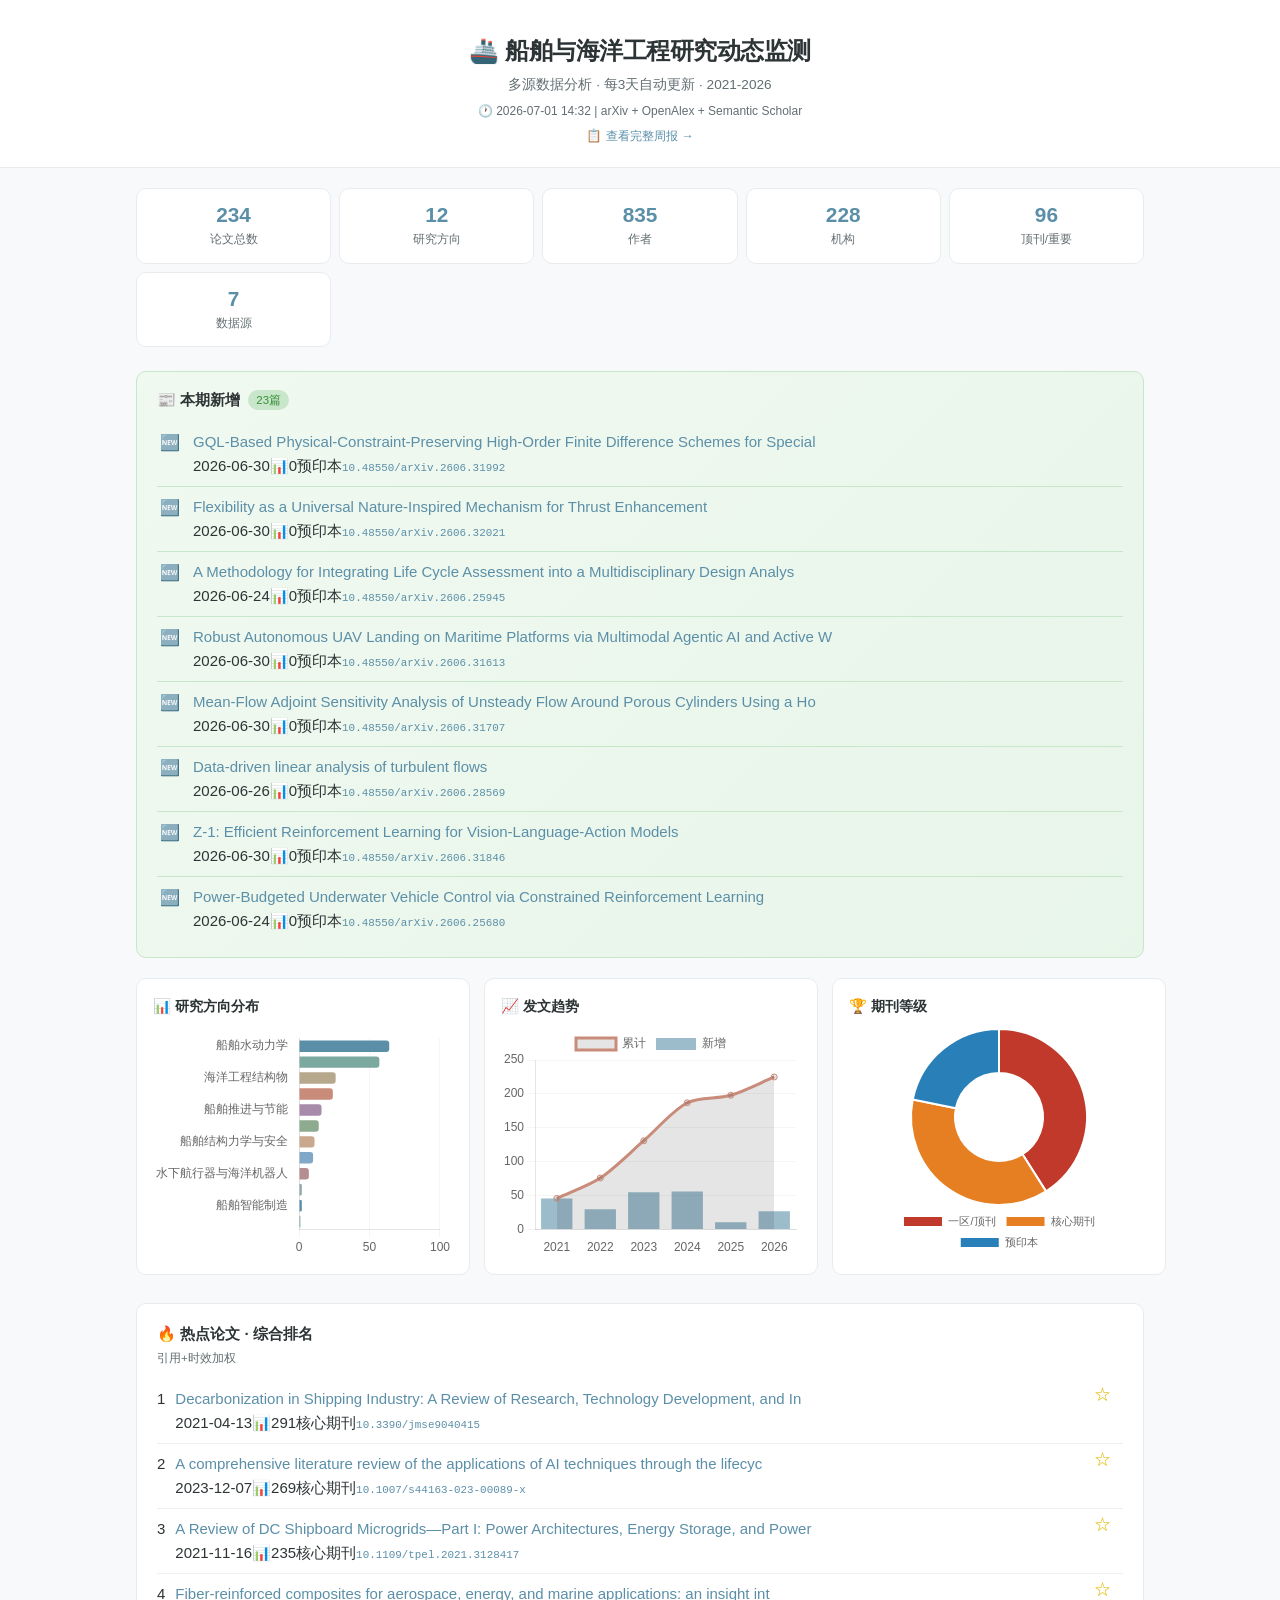
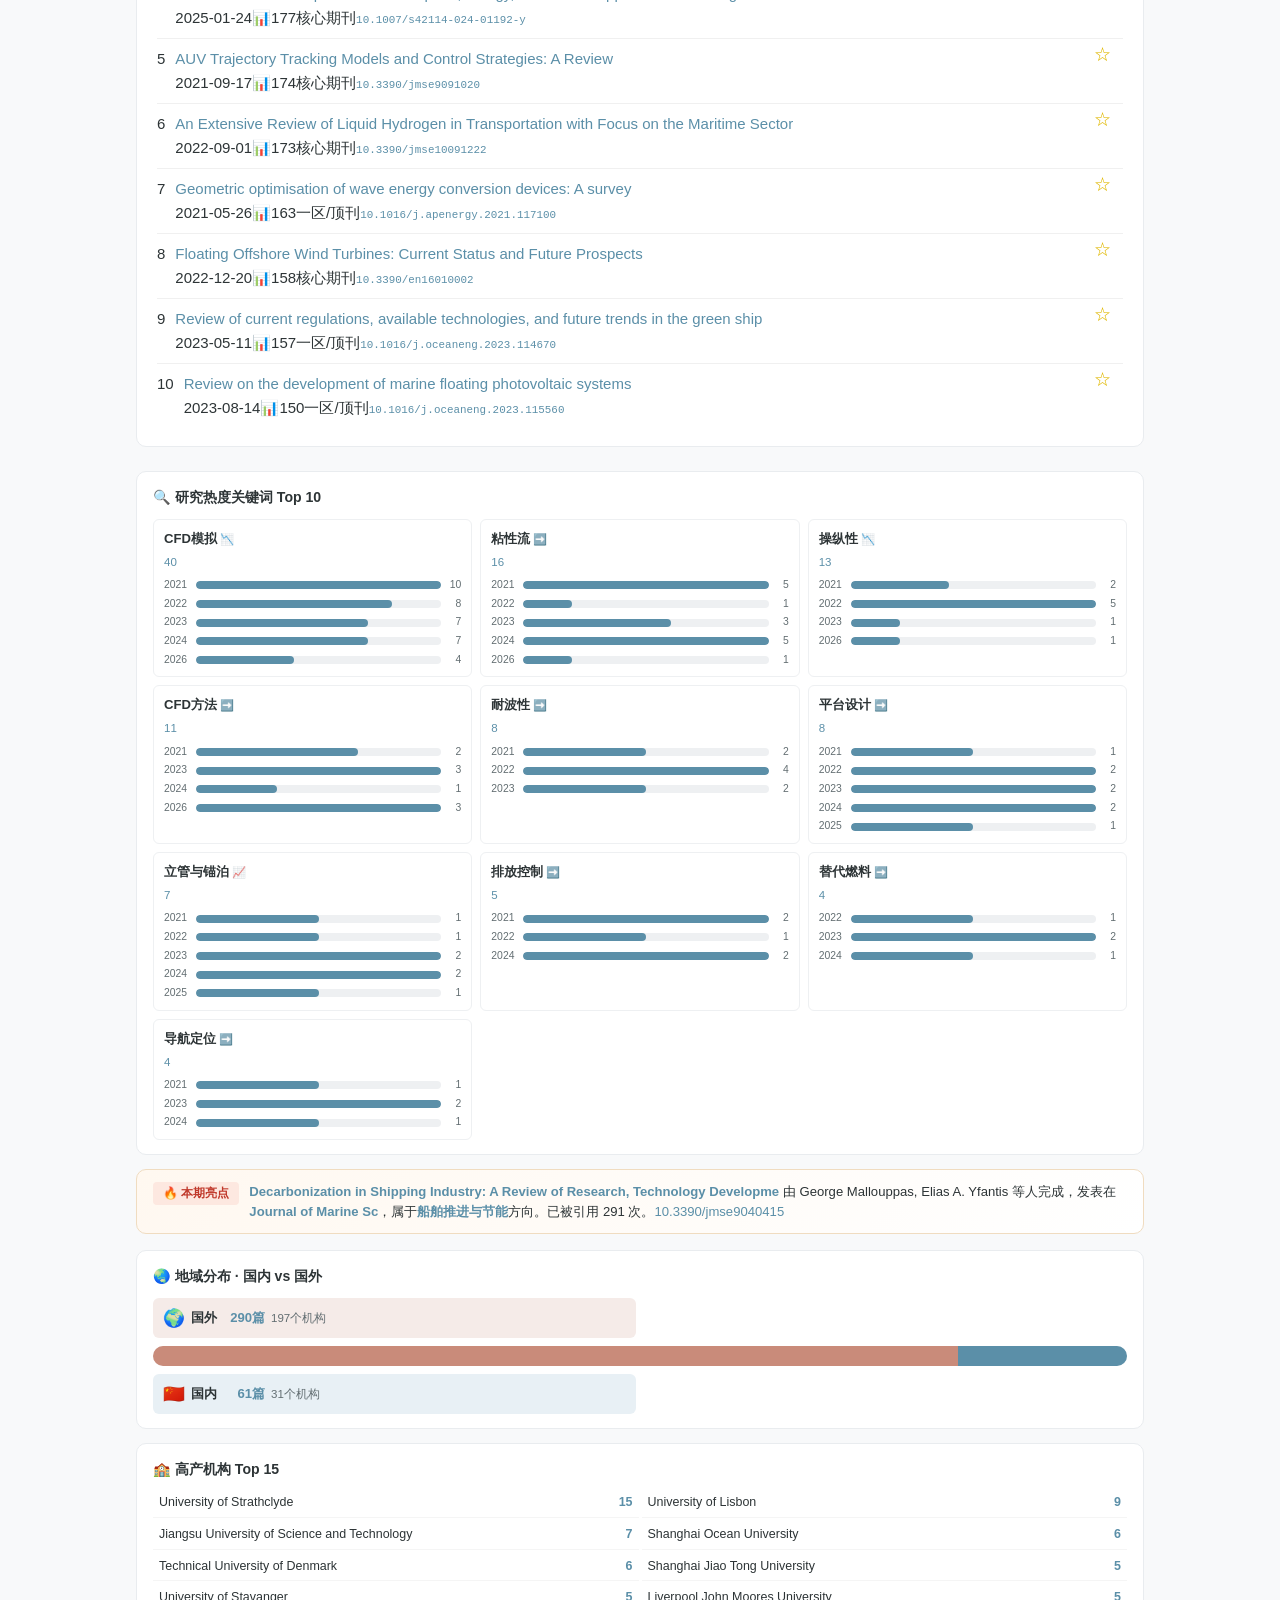
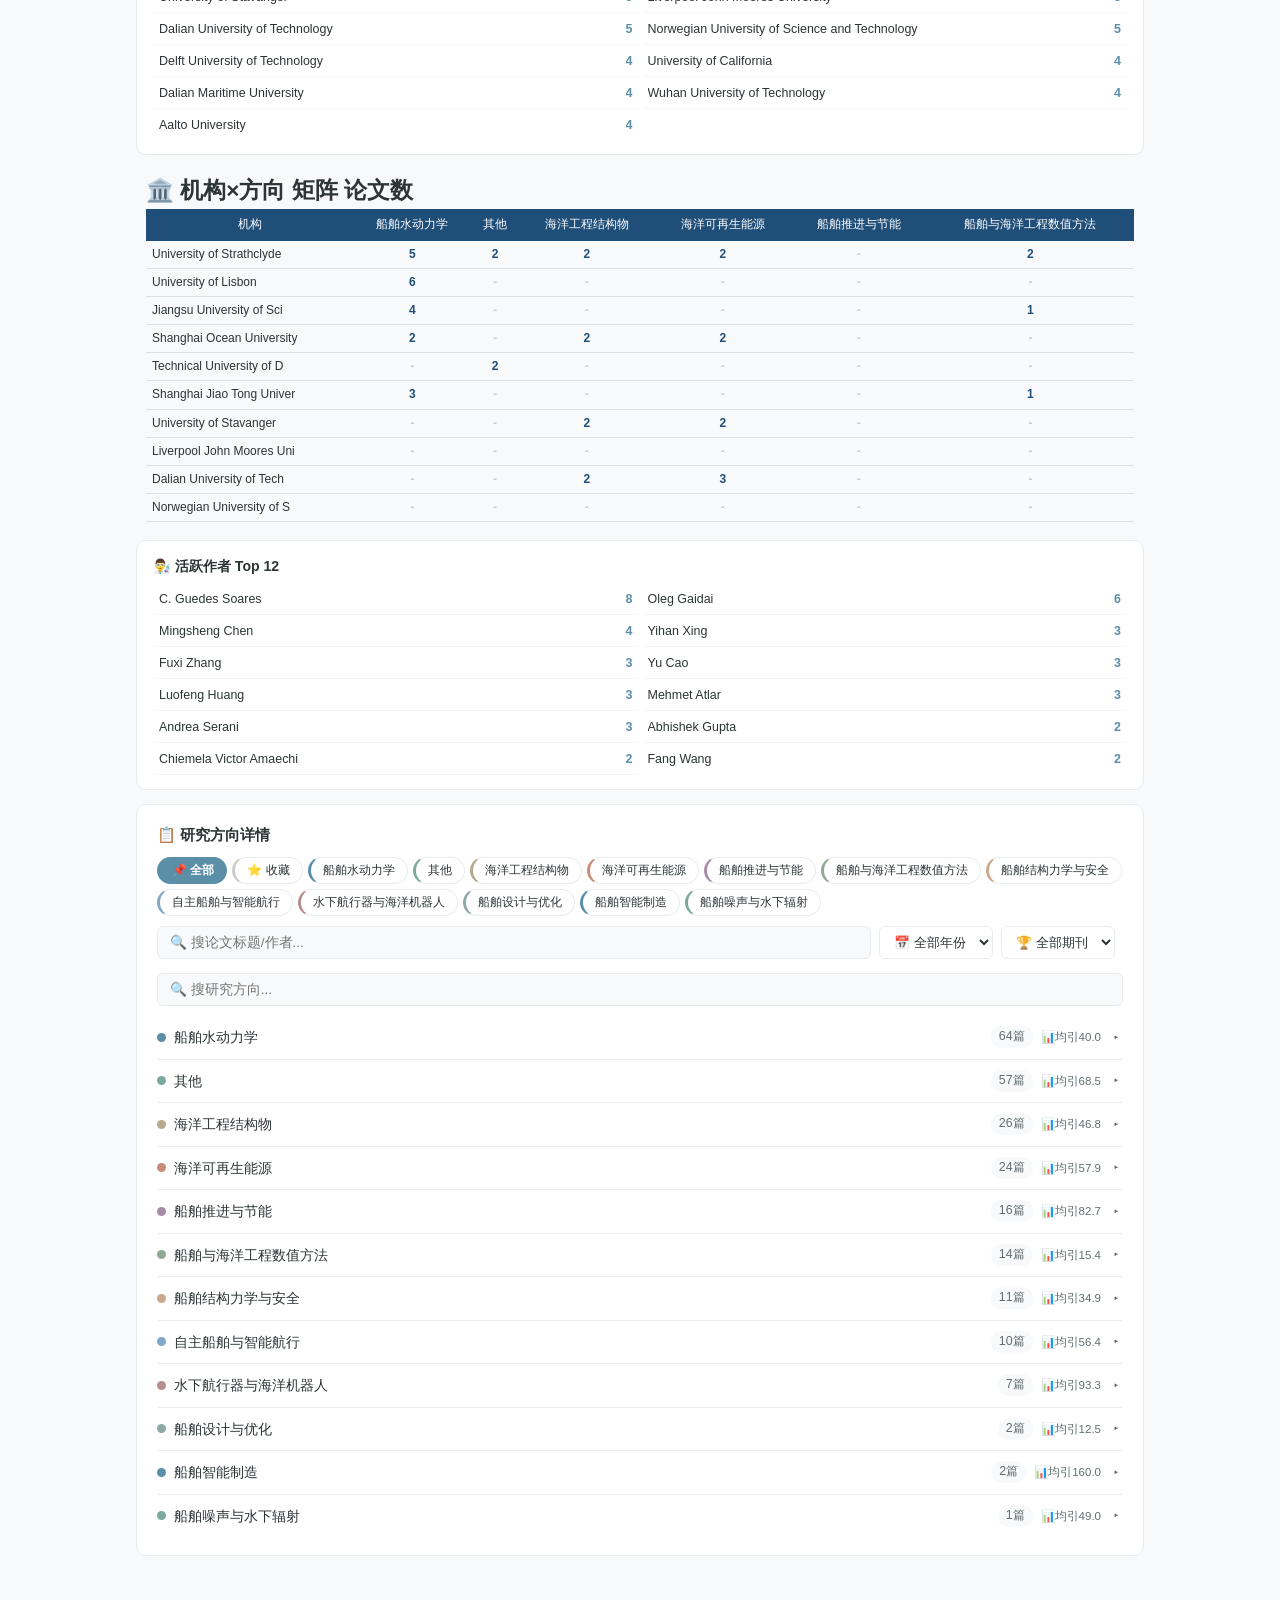
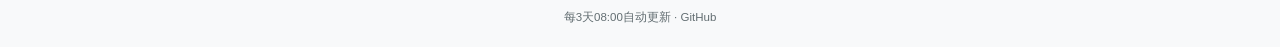
==== commit 83a91a96: "fix: arXiv entry filter, highlight scoring, cross matrix, trend indicators" ====
--- a/docs/index.html
+++ b/docs/index.html
@@ -10,19 +10,19 @@
 <header>
 <h1>🚢 船舶与海洋工程研究动态监测</h1>
 <p class="sub">多源数据分析 · 每3天自动更新 · 2021-2026</p>
-<p class="meta">🕐 2026-06-30 20:40 | arXiv + OpenAlex + Semantic Scholar</p>
+<p class="meta">🕐 2026-07-01 14:32 | arXiv + OpenAlex + Semantic Scholar</p>
 <p style="text-align:center;font-size:.78rem;margin-top:6px"><a href="weekly.html">📋 查看完整周报 →</a></p>
 </header>
 <main>
-<div class="stats-row"><div class="sc"><span class="n">202</span><span class="l">论文总数</span></div><div class="sc"><span class="n">12</span><span class="l">研究方向</span></div><div class="sc"><span class="n">728</span><span class="l">作者</span></div><div class="sc"><span class="n">228</span><span class="l">机构</span></div><div class="sc"><span class="n">94</span><span class="l">顶刊/重要</span></div><div class="sc"><span class="n">6</span><span class="l">数据源</span></div></div>
-<section class="new-section"><h2>📰 本期新增 <span class="new-count">13篇</span></h2><div class="hp" data-pid="http://arxiv.org/abs/2606.29853v1"><span class="new-badge">🆕</span><div class="hp-b"><div class="hp-t"><a href="http://arxiv.org/abs/2606.29853v1" target="_blank">A second-order unified gas-kinetic wave-particle method with enhanced mesh independence fo</a></div><div class="hp-m"><span>2026-06-29</span><span class="ci">📊0</span><span class="rk">预印本</span><a href="https://doi.org/10.48550/arXiv.2606.29853" class="doi" target="_blank">10.48550/arXiv.2606.29853</a></div></div></div><div class="hp" data-pid="http://arxiv.org/abs/2606.29875v1"><span class="new-badge">🆕</span><div class="hp-b"><div class="hp-t"><a href="http://arxiv.org/abs/2606.29875v1" target="_blank">AUSLUN: A Fixed-Hover UAV--USV System for GNSS-Denied Maritime Search and Navigation</a></div><div class="hp-m"><span>2026-06-29</span><span class="ci">📊0</span><span class="rk">预印本</span><a href="https://doi.org/10.48550/arXiv.2606.29875" class="doi" target="_blank">10.48550/arXiv.2606.29875</a></div></div></div><div class="hp" data-pid="http://arxiv.org/abs/2606.30275v1"><span class="new-badge">🆕</span><div class="hp-b"><div class="hp-t"><a href="http://arxiv.org/abs/2606.30275v1" target="_blank">ActiveVital: Geometry-Aware Embodied Vital Signs Monitoring for Home Healthcare Robots</a></div><div class="hp-m"><span>2026-06-29</span><span class="ci">📊0</span><span class="rk">预印本</span><a href="https://doi.org/10.48550/arXiv.2606.30275" class="doi" target="_blank">10.48550/arXiv.2606.30275</a></div></div></div><div class="hp" data-pid="http://arxiv.org/abs/2606.28021v1"><span class="new-badge">🆕</span><div class="hp-b"><div class="hp-t"><a href="http://arxiv.org/abs/2606.28021v1" target="_blank">Multiscale Cavitation Sub-Grid Modeling via Population Balances as Linear Stochastic Proce</a></div><div class="hp-m"><span>2026-06-26</span><span class="ci">📊0</span><span class="rk">预印本</span><a href="https://doi.org/10.48550/arXiv.2606.28021" class="doi" target="_blank">10.48550/arXiv.2606.28021</a></div></div></div><div class="hp" data-pid="http://arxiv.org/abs/2606.25472v1"><span class="new-badge">🆕</span><div class="hp-b"><div class="hp-t"><a href="http://arxiv.org/abs/2606.25472v1" target="_blank">From Propulsion to Suction: Unraveling Thrust Reversal in Propellers at Intermediate Reyno</a></div><div class="hp-m"><span>2026-06-24</span><span class="ci">📊0</span><span class="rk">预印本</span><a href="https://doi.org/10.48550/arXiv.2606.25472" class="doi" target="_blank">10.48550/arXiv.2606.25472</a></div></div></div><div class="hp" data-pid="http://arxiv.org/abs/2606.25373v1"><span class="new-badge">🆕</span><div class="hp-b"><div class="hp-t"><a href="http://arxiv.org/abs/2606.25373v1" target="_blank">A Free Sphere Reverses the Rebound Direction of a Near-Wall Cavitation Bubble</a></div><div class="hp-m"><span>2026-06-24</span><span class="ci">📊0</span><span class="rk">预印本</span><a href="https://doi.org/10.48550/arXiv.2606.25373" class="doi" target="_blank">10.48550/arXiv.2606.25373</a></div></div></div><div class="hp" data-pid="http://arxiv.org/abs/2606.28051v1"><span class="new-badge">🆕</span><div class="hp-b"><div class="hp-t"><a href="http://arxiv.org/abs/2606.28051v1" target="_blank">The performance of the TA$\times$4 surface detector array: 4.3 years of the first-half exp</a></div><div class="hp-m"><span>2026-06-26</span><span class="ci">📊0</span><span class="rk">预印本</span><a href="https://doi.org/10.48550/arXiv.2606.28051" class="doi" target="_blank">10.48550/arXiv.2606.28051</a></div></div></div><div class="hp" data-pid="http://arxiv.org/abs/2606.27475v1"><span class="new-badge">🆕</span><div class="hp-b"><div class="hp-t"><a href="http://arxiv.org/abs/2606.27475v1" target="_blank">Support-Constrained RL Enables Real-World Policy Improvement without Real-World Experience</a></div><div class="hp-m"><span>2026-06-25</span><span class="ci">📊0</span><span class="rk">预印本</span><a href="https://doi.org/10.48550/arXiv.2606.27475" class="doi" target="_blank">10.48550/arXiv.2606.27475</a></div></div></div></section>
+<div class="stats-row"><div class="sc"><span class="n">234</span><span class="l">论文总数</span></div><div class="sc"><span class="n">12</span><span class="l">研究方向</span></div><div class="sc"><span class="n">835</span><span class="l">作者</span></div><div class="sc"><span class="n">228</span><span class="l">机构</span></div><div class="sc"><span class="n">96</span><span class="l">顶刊/重要</span></div><div class="sc"><span class="n">7</span><span class="l">数据源</span></div></div>
+<section class="new-section"><h2>📰 本期新增 <span class="new-count">23篇</span></h2><div class="hp" data-pid="http://arxiv.org/abs/2606.31992v1"><span class="new-badge">🆕</span><div class="hp-b"><div class="hp-t"><a href="http://arxiv.org/abs/2606.31992v1" target="_blank">GQL-Based Physical-Constraint-Preserving High-Order Finite Difference Schemes for Special </a></div><div class="hp-m"><span>2026-06-30</span><span class="ci">📊0</span><span class="rk">预印本</span><a href="https://doi.org/10.48550/arXiv.2606.31992" class="doi" target="_blank">10.48550/arXiv.2606.31992</a></div></div></div><div class="hp" data-pid="http://arxiv.org/abs/2606.32021v1"><span class="new-badge">🆕</span><div class="hp-b"><div class="hp-t"><a href="http://arxiv.org/abs/2606.32021v1" target="_blank">Flexibility as a Universal Nature-Inspired Mechanism for Thrust Enhancement</a></div><div class="hp-m"><span>2026-06-30</span><span class="ci">📊0</span><span class="rk">预印本</span><a href="https://doi.org/10.48550/arXiv.2606.32021" class="doi" target="_blank">10.48550/arXiv.2606.32021</a></div></div></div><div class="hp" data-pid="http://arxiv.org/abs/2606.25945v1"><span class="new-badge">🆕</span><div class="hp-b"><div class="hp-t"><a href="http://arxiv.org/abs/2606.25945v1" target="_blank">A Methodology for Integrating Life Cycle Assessment into a Multidisciplinary Design Analys</a></div><div class="hp-m"><span>2026-06-24</span><span class="ci">📊0</span><span class="rk">预印本</span><a href="https://doi.org/10.48550/arXiv.2606.25945" class="doi" target="_blank">10.48550/arXiv.2606.25945</a></div></div></div><div class="hp" data-pid="http://arxiv.org/abs/2606.31613v1"><span class="new-badge">🆕</span><div class="hp-b"><div class="hp-t"><a href="http://arxiv.org/abs/2606.31613v1" target="_blank">Robust Autonomous UAV Landing on Maritime Platforms via Multimodal Agentic AI and Active W</a></div><div class="hp-m"><span>2026-06-30</span><span class="ci">📊0</span><span class="rk">预印本</span><a href="https://doi.org/10.48550/arXiv.2606.31613" class="doi" target="_blank">10.48550/arXiv.2606.31613</a></div></div></div><div class="hp" data-pid="http://arxiv.org/abs/2606.31707v1"><span class="new-badge">🆕</span><div class="hp-b"><div class="hp-t"><a href="http://arxiv.org/abs/2606.31707v1" target="_blank">Mean-Flow Adjoint Sensitivity Analysis of Unsteady Flow Around Porous Cylinders Using a Ho</a></div><div class="hp-m"><span>2026-06-30</span><span class="ci">📊0</span><span class="rk">预印本</span><a href="https://doi.org/10.48550/arXiv.2606.31707" class="doi" target="_blank">10.48550/arXiv.2606.31707</a></div></div></div><div class="hp" data-pid="http://arxiv.org/abs/2606.28569v1"><span class="new-badge">🆕</span><div class="hp-b"><div class="hp-t"><a href="http://arxiv.org/abs/2606.28569v1" target="_blank">Data-driven linear analysis of turbulent flows</a></div><div class="hp-m"><span>2026-06-26</span><span class="ci">📊0</span><span class="rk">预印本</span><a href="https://doi.org/10.48550/arXiv.2606.28569" class="doi" target="_blank">10.48550/arXiv.2606.28569</a></div></div></div><div class="hp" data-pid="http://arxiv.org/abs/2606.31846v1"><span class="new-badge">🆕</span><div class="hp-b"><div class="hp-t"><a href="http://arxiv.org/abs/2606.31846v1" target="_blank">Z-1: Efficient Reinforcement Learning for Vision-Language-Action Models</a></div><div class="hp-m"><span>2026-06-30</span><span class="ci">📊0</span><span class="rk">预印本</span><a href="https://doi.org/10.48550/arXiv.2606.31846" class="doi" target="_blank">10.48550/arXiv.2606.31846</a></div></div></div><div class="hp" data-pid="http://arxiv.org/abs/2606.25680v1"><span class="new-badge">🆕</span><div class="hp-b"><div class="hp-t"><a href="http://arxiv.org/abs/2606.25680v1" target="_blank">Power-Budgeted Underwater Vehicle Control via Constrained Reinforcement Learning</a></div><div class="hp-m"><span>2026-06-24</span><span class="ci">📊0</span><span class="rk">预印本</span><a href="https://doi.org/10.48550/arXiv.2606.25680" class="doi" target="_blank">10.48550/arXiv.2606.25680</a></div></div></div></section>
 <div class="charts-row">
 <div class="cc"><h2>📊 研究方向分布</h2><div class="cw"><canvas id="c1"></canvas></div></div>
 <div class="cc"><h2>📈 发文趋势</h2><div class="cw"><canvas id="c2"></canvas></div></div>
 <div class="cc"><h2>🏆 期刊等级</h2><div class="cw"><canvas id="c3"></canvas></div></div>
 </div>
 <section class="hot"><h2>🔥 热点论文 · 综合排名</h2><p class="hint">引用+时效加权</p><div class="hp" data-pid="https://doi.org/10.3390/jmse9040415"><span class="hp-n">1</span><button class="bm-btn" onclick="toggleBm(this)" title="收藏">☆</button><div class="hp-b"><div class="hp-t"><a href="https://doi.org/10.3390/jmse9040415" target="_blank">Decarbonization in Shipping Industry: A Review of Research, Technology Development, and In</a></div><div class="hp-m"><span>2021-04-13</span><span class="ci">📊291</span><span class="rk">核心期刊</span><a href="https://doi.org/10.3390/jmse9040415" class="doi" target="_blank">10.3390/jmse9040415</a></div></div></div><div class="hp" data-pid="https://doi.org/10.1007/s44163-023-00089-x"><span class="hp-n">2</span><button class="bm-btn" onclick="toggleBm(this)" title="收藏">☆</button><div class="hp-b"><div class="hp-t"><a href="https://doi.org/10.1007/s44163-023-00089-x" target="_blank">A comprehensive literature review of the applications of AI techniques through the lifecyc</a></div><div class="hp-m"><span>2023-12-07</span><span class="ci">📊269</span><span class="rk">核心期刊</span><a href="https://doi.org/10.1007/s44163-023-00089-x" class="doi" target="_blank">10.1007/s44163-023-00089-x</a></div></div></div><div class="hp" data-pid="https://doi.org/10.1109/tpel.2021.3128417"><span class="hp-n">3</span><button class="bm-btn" onclick="toggleBm(this)" title="收藏">☆</button><div class="hp-b"><div class="hp-t"><a href="https://doi.org/10.1109/tpel.2021.3128417" target="_blank">A Review of DC Shipboard Microgrids—Part I: Power Architectures, Energy Storage, and Power</a></div><div class="hp-m"><span>2021-11-16</span><span class="ci">📊235</span><span class="rk">核心期刊</span><a href="https://doi.org/10.1109/tpel.2021.3128417" class="doi" target="_blank">10.1109/tpel.2021.3128417</a></div></div></div><div class="hp" data-pid="https://doi.org/10.1007/s42114-024-01192-y"><span class="hp-n">4</span><button class="bm-btn" onclick="toggleBm(this)" title="收藏">☆</button><div class="hp-b"><div class="hp-t"><a href="https://doi.org/10.1007/s42114-024-01192-y" target="_blank">Fiber-reinforced composites for aerospace, energy, and marine applications: an insight int</a></div><div class="hp-m"><span>2025-01-24</span><span class="ci">📊177</span><span class="rk">核心期刊</span><a href="https://doi.org/10.1007/s42114-024-01192-y" class="doi" target="_blank">10.1007/s42114-024-01192-y</a></div></div></div><div class="hp" data-pid="https://doi.org/10.3390/jmse9091020"><span class="hp-n">5</span><button class="bm-btn" onclick="toggleBm(this)" title="收藏">☆</button><div class="hp-b"><div class="hp-t"><a href="https://doi.org/10.3390/jmse9091020" target="_blank">AUV Trajectory Tracking Models and Control Strategies: A Review</a></div><div class="hp-m"><span>2021-09-17</span><span class="ci">📊174</span><span class="rk">核心期刊</span><a href="https://doi.org/10.3390/jmse9091020" class="doi" target="_blank">10.3390/jmse9091020</a></div></div></div><div class="hp" data-pid="https://doi.org/10.3390/jmse10091222"><span class="hp-n">6</span><button class="bm-btn" onclick="toggleBm(this)" title="收藏">☆</button><div class="hp-b"><div class="hp-t"><a href="https://doi.org/10.3390/jmse10091222" target="_blank">An Extensive Review of Liquid Hydrogen in Transportation with Focus on the Maritime Sector</a></div><div class="hp-m"><span>2022-09-01</span><span class="ci">📊173</span><span class="rk">核心期刊</span><a href="https://doi.org/10.3390/jmse10091222" class="doi" target="_blank">10.3390/jmse10091222</a></div></div></div><div class="hp" data-pid="https://doi.org/10.1016/j.apenergy.2021.117100"><span class="hp-n">7</span><button class="bm-btn" onclick="toggleBm(this)" title="收藏">☆</button><div class="hp-b"><div class="hp-t"><a href="https://doi.org/10.1016/j.apenergy.2021.117100" target="_blank">Geometric optimisation of wave energy conversion devices: A survey</a></div><div class="hp-m"><span>2021-05-26</span><span class="ci">📊163</span><span class="rk">一区/顶刊</span><a href="https://doi.org/10.1016/j.apenergy.2021.117100" class="doi" target="_blank">10.1016/j.apenergy.2021.117100</a></div></div></div><div class="hp" data-pid="https://doi.org/10.3390/en16010002"><span class="hp-n">8</span><button class="bm-btn" onclick="toggleBm(this)" title="收藏">☆</button><div class="hp-b"><div class="hp-t"><a href="https://doi.org/10.3390/en16010002" target="_blank">Floating Offshore Wind Turbines: Current Status and Future Prospects</a></div><div class="hp-m"><span>2022-12-20</span><span class="ci">📊158</span><span class="rk">核心期刊</span><a href="https://doi.org/10.3390/en16010002" class="doi" target="_blank">10.3390/en16010002</a></div></div></div><div class="hp" data-pid="https://doi.org/10.1016/j.oceaneng.2023.114670"><span class="hp-n">9</span><button class="bm-btn" onclick="toggleBm(this)" title="收藏">☆</button><div class="hp-b"><div class="hp-t"><a href="https://doi.org/10.1016/j.oceaneng.2023.114670" target="_blank">Review of current regulations, available technologies, and future trends in the green ship</a></div><div class="hp-m"><span>2023-05-11</span><span class="ci">📊157</span><span class="rk">一区/顶刊</span><a href="https://doi.org/10.1016/j.oceaneng.2023.114670" class="doi" target="_blank">10.1016/j.oceaneng.2023.114670</a></div></div></div><div class="hp" data-pid="https://doi.org/10.1016/j.oceaneng.2023.115560"><span class="hp-n">10</span><button class="bm-btn" onclick="toggleBm(this)" title="收藏">☆</button><div class="hp-b"><div class="hp-t"><a href="https://doi.org/10.1016/j.oceaneng.2023.115560" target="_blank">Review on the development of marine floating photovoltaic systems</a></div><div class="hp-m"><span>2023-08-14</span><span class="ci">📊150</span><span class="rk">一区/顶刊</span><a href="https://doi.org/10.1016/j.oceaneng.2023.115560" class="doi" target="_blank">10.1016/j.oceaneng.2023.115560</a></div></div></div></section>
-<section class="kw-section"><h2>🔍 研究热度关键词 Top 10</h2><div class="kw-grid"><div class="kw-item"><div class="kw-name">CFD模拟</div><div class="kw-count">36</div><div class="kw-trend"><div class="kw-bar"><span class="kw-y">2021</span><div class="kw-fill-w"><div class="kw-fill" style="width:100%"></div></div><span class="kw-c">10</span></div><div class="kw-bar"><span class="kw-y">2022</span><div class="kw-fill-w"><div class="kw-fill" style="width:60%"></div></div><span class="kw-c">6</span></div><div class="kw-bar"><span class="kw-y">2023</span><div class="kw-fill-w"><div class="kw-fill" style="width:70%"></div></div><span class="kw-c">7</span></div><div class="kw-bar"><span class="kw-y">2024</span><div class="kw-fill-w"><div class="kw-fill" style="width:70%"></div></div><span class="kw-c">7</span></div><div class="kw-bar"><span class="kw-y">2026</span><div class="kw-fill-w"><div class="kw-fill" style="width:30%"></div></div><span class="kw-c">3</span></div></div></div><div class="kw-item"><div class="kw-name">粘性流</div><div class="kw-count">16</div><div class="kw-trend"><div class="kw-bar"><span class="kw-y">2021</span><div class="kw-fill-w"><div class="kw-fill" style="width:100%"></div></div><span class="kw-c">5</span></div><div class="kw-bar"><span class="kw-y">2022</span><div class="kw-fill-w"><div class="kw-fill" style="width:20%"></div></div><span class="kw-c">1</span></div><div class="kw-bar"><span class="kw-y">2023</span><div class="kw-fill-w"><div class="kw-fill" style="width:60%"></div></div><span class="kw-c">3</span></div><div class="kw-bar"><span class="kw-y">2024</span><div class="kw-fill-w"><div class="kw-fill" style="width:100%"></div></div><span class="kw-c">5</span></div><div class="kw-bar"><span class="kw-y">2026</span><div class="kw-fill-w"><div class="kw-fill" style="width:20%"></div></div><span class="kw-c">1</span></div></div></div><div class="kw-item"><div class="kw-name">CFD方法</div><div class="kw-count">10</div><div class="kw-trend"><div class="kw-bar"><span class="kw-y">2021</span><div class="kw-fill-w"><div class="kw-fill" style="width:66%"></div></div><span class="kw-c">2</span></div><div class="kw-bar"><span class="kw-y">2023</span><div class="kw-fill-w"><div class="kw-fill" style="width:100%"></div></div><span class="kw-c">3</span></div><div class="kw-bar"><span class="kw-y">2024</span><div class="kw-fill-w"><div class="kw-fill" style="width:33%"></div></div><span class="kw-c">1</span></div><div class="kw-bar"><span class="kw-y">2026</span><div class="kw-fill-w"><div class="kw-fill" style="width:66%"></div></div><span class="kw-c">2</span></div></div></div><div class="kw-item"><div class="kw-name">操纵性</div><div class="kw-count">9</div><div class="kw-trend"><div class="kw-bar"><span class="kw-y">2021</span><div class="kw-fill-w"><div class="kw-fill" style="width:66%"></div></div><span class="kw-c">2</span></div><div class="kw-bar"><span class="kw-y">2022</span><div class="kw-fill-w"><div class="kw-fill" style="width:100%"></div></div><span class="kw-c">3</span></div><div class="kw-bar"><span class="kw-y">2023</span><div class="kw-fill-w"><div class="kw-fill" style="width:33%"></div></div><span class="kw-c">1</span></div><div class="kw-bar"><span class="kw-y">2026</span><div class="kw-fill-w"><div class="kw-fill" style="width:33%"></div></div><span class="kw-c">1</span></div></div></div><div class="kw-item"><div class="kw-name">平台设计</div><div class="kw-count">8</div><div class="kw-trend"><div class="kw-bar"><span class="kw-y">2021</span><div class="kw-fill-w"><div class="kw-fill" style="width:50%"></div></div><span class="kw-c">1</span></div><div class="kw-bar"><span class="kw-y">2022</span><div class="kw-fill-w"><div class="kw-fill" style="width:100%"></div></div><span class="kw-c">2</span></div><div class="kw-bar"><span class="kw-y">2023</span><div class="kw-fill-w"><div class="kw-fill" style="width:100%"></div></div><span class="kw-c">2</span></div><div class="kw-bar"><span class="kw-y">2024</span><div class="kw-fill-w"><div class="kw-fill" style="width:100%"></div></div><span class="kw-c">2</span></div><div class="kw-bar"><span class="kw-y">2025</span><div class="kw-fill-w"><div class="kw-fill" style="width:50%"></div></div><span class="kw-c">1</span></div></div></div><div class="kw-item"><div class="kw-name">立管与锚泊</div><div class="kw-count">7</div><div class="kw-trend"><div class="kw-bar"><span class="kw-y">2021</span><div class="kw-fill-w"><div class="kw-fill" style="width:50%"></div></div><span class="kw-c">1</span></div><div class="kw-bar"><span class="kw-y">2022</span><div class="kw-fill-w"><div class="kw-fill" style="width:50%"></div></div><span class="kw-c">1</span></div><div class="kw-bar"><span class="kw-y">2023</span><div class="kw-fill-w"><div class="kw-fill" style="width:100%"></div></div><span class="kw-c">2</span></div><div class="kw-bar"><span class="kw-y">2024</span><div class="kw-fill-w"><div class="kw-fill" style="width:100%"></div></div><span class="kw-c">2</span></div><div class="kw-bar"><span class="kw-y">2025</span><div class="kw-fill-w"><div class="kw-fill" style="width:50%"></div></div><span class="kw-c">1</span></div></div></div><div class="kw-item"><div class="kw-name">耐波性</div><div class="kw-count">7</div><div class="kw-trend"><div class="kw-bar"><span class="kw-y">2021</span><div class="kw-fill-w"><div class="kw-fill" style="width:66%"></div></div><span class="kw-c">2</span></div><div class="kw-bar"><span class="kw-y">2022</span><div class="kw-fill-w"><div class="kw-fill" style="width:100%"></div></div><span class="kw-c">3</span></div><div class="kw-bar"><span class="kw-y">2023</span><div class="kw-fill-w"><div class="kw-fill" style="width:66%"></div></div><span class="kw-c">2</span></div></div></div><div class="kw-item"><div class="kw-name">排放控制</div><div class="kw-count">5</div><div class="kw-trend"><div class="kw-bar"><span class="kw-y">2021</span><div class="kw-fill-w"><div class="kw-fill" style="width:100%"></div></div><span class="kw-c">2</span></div><div class="kw-bar"><span class="kw-y">2022</span><div class="kw-fill-w"><div class="kw-fill" style="width:50%"></div></div><span class="kw-c">1</span></div><div class="kw-bar"><span class="kw-y">2024</span><div class="kw-fill-w"><div class="kw-fill" style="width:100%"></div></div><span class="kw-c">2</span></div></div></div><div class="kw-item"><div class="kw-name">替代燃料</div><div class="kw-count">4</div><div class="kw-trend"><div class="kw-bar"><span class="kw-y">2022</span><div class="kw-fill-w"><div class="kw-fill" style="width:50%"></div></div><span class="kw-c">1</span></div><div class="kw-bar"><span class="kw-y">2023</span><div class="kw-fill-w"><div class="kw-fill" style="width:100%"></div></div><span class="kw-c">2</span></div><div class="kw-bar"><span class="kw-y">2024</span><div class="kw-fill-w"><div class="kw-fill" style="width:50%"></div></div><span class="kw-c">1</span></div></div></div><div class="kw-item"><div class="kw-name">导航定位</div><div class="kw-count">4</div><div class="kw-trend"><div class="kw-bar"><span class="kw-y">2021</span><div class="kw-fill-w"><div class="kw-fill" style="width:50%"></div></div><span class="kw-c">1</span></div><div class="kw-bar"><span class="kw-y">2023</span><div class="kw-fill-w"><div class="kw-fill" style="width:100%"></div></div><span class="kw-c">2</span></div><div class="kw-bar"><span class="kw-y">2024</span><div class="kw-fill-w"><div class="kw-fill" style="width:50%"></div></div><span class="kw-c">1</span></div></div></div></div></section>
+<section class="kw-section"><h2>🔍 研究热度关键词 Top 10</h2><div class="kw-grid"><div class="kw-item"><div class="kw-name">CFD模拟<span class="gr-down">📉</span></div><div class="kw-count">40</div><div class="kw-trend"><div class="kw-bar"><span class="kw-y">2021</span><div class="kw-fill-w"><div class="kw-fill" style="width:100%"></div></div><span class="kw-c">10</span></div><div class="kw-bar"><span class="kw-y">2022</span><div class="kw-fill-w"><div class="kw-fill" style="width:80%"></div></div><span class="kw-c">8</span></div><div class="kw-bar"><span class="kw-y">2023</span><div class="kw-fill-w"><div class="kw-fill" style="width:70%"></div></div><span class="kw-c">7</span></div><div class="kw-bar"><span class="kw-y">2024</span><div class="kw-fill-w"><div class="kw-fill" style="width:70%"></div></div><span class="kw-c">7</span></div><div class="kw-bar"><span class="kw-y">2026</span><div class="kw-fill-w"><div class="kw-fill" style="width:40%"></div></div><span class="kw-c">4</span></div></div></div><div class="kw-item"><div class="kw-name">粘性流<span class="gr-flat">➡️</span></div><div class="kw-count">16</div><div class="kw-trend"><div class="kw-bar"><span class="kw-y">2021</span><div class="kw-fill-w"><div class="kw-fill" style="width:100%"></div></div><span class="kw-c">5</span></div><div class="kw-bar"><span class="kw-y">2022</span><div class="kw-fill-w"><div class="kw-fill" style="width:20%"></div></div><span class="kw-c">1</span></div><div class="kw-bar"><span class="kw-y">2023</span><div class="kw-fill-w"><div class="kw-fill" style="width:60%"></div></div><span class="kw-c">3</span></div><div class="kw-bar"><span class="kw-y">2024</span><div class="kw-fill-w"><div class="kw-fill" style="width:100%"></div></div><span class="kw-c">5</span></div><div class="kw-bar"><span class="kw-y">2026</span><div class="kw-fill-w"><div class="kw-fill" style="width:20%"></div></div><span class="kw-c">1</span></div></div></div><div class="kw-item"><div class="kw-name">操纵性<span class="gr-down">📉</span></div><div class="kw-count">13</div><div class="kw-trend"><div class="kw-bar"><span class="kw-y">2021</span><div class="kw-fill-w"><div class="kw-fill" style="width:40%"></div></div><span class="kw-c">2</span></div><div class="kw-bar"><span class="kw-y">2022</span><div class="kw-fill-w"><div class="kw-fill" style="width:100%"></div></div><span class="kw-c">5</span></div><div class="kw-bar"><span class="kw-y">2023</span><div class="kw-fill-w"><div class="kw-fill" style="width:20%"></div></div><span class="kw-c">1</span></div><div class="kw-bar"><span class="kw-y">2026</span><div class="kw-fill-w"><div class="kw-fill" style="width:20%"></div></div><span class="kw-c">1</span></div></div></div><div class="kw-item"><div class="kw-name">CFD方法<span class="gr-flat">➡️</span></div><div class="kw-count">11</div><div class="kw-trend"><div class="kw-bar"><span class="kw-y">2021</span><div class="kw-fill-w"><div class="kw-fill" style="width:66%"></div></div><span class="kw-c">2</span></div><div class="kw-bar"><span class="kw-y">2023</span><div class="kw-fill-w"><div class="kw-fill" style="width:100%"></div></div><span class="kw-c">3</span></div><div class="kw-bar"><span class="kw-y">2024</span><div class="kw-fill-w"><div class="kw-fill" style="width:33%"></div></div><span class="kw-c">1</span></div><div class="kw-bar"><span class="kw-y">2026</span><div class="kw-fill-w"><div class="kw-fill" style="width:100%"></div></div><span class="kw-c">3</span></div></div></div><div class="kw-item"><div class="kw-name">耐波性<span class="gr-flat">➡️</span></div><div class="kw-count">8</div><div class="kw-trend"><div class="kw-bar"><span class="kw-y">2021</span><div class="kw-fill-w"><div class="kw-fill" style="width:50%"></div></div><span class="kw-c">2</span></div><div class="kw-bar"><span class="kw-y">2022</span><div class="kw-fill-w"><div class="kw-fill" style="width:100%"></div></div><span class="kw-c">4</span></div><div class="kw-bar"><span class="kw-y">2023</span><div class="kw-fill-w"><div class="kw-fill" style="width:50%"></div></div><span class="kw-c">2</span></div></div></div><div class="kw-item"><div class="kw-name">平台设计<span class="gr-flat">➡️</span></div><div class="kw-count">8</div><div class="kw-trend"><div class="kw-bar"><span class="kw-y">2021</span><div class="kw-fill-w"><div class="kw-fill" style="width:50%"></div></div><span class="kw-c">1</span></div><div class="kw-bar"><span class="kw-y">2022</span><div class="kw-fill-w"><div class="kw-fill" style="width:100%"></div></div><span class="kw-c">2</span></div><div class="kw-bar"><span class="kw-y">2023</span><div class="kw-fill-w"><div class="kw-fill" style="width:100%"></div></div><span class="kw-c">2</span></div><div class="kw-bar"><span class="kw-y">2024</span><div class="kw-fill-w"><div class="kw-fill" style="width:100%"></div></div><span class="kw-c">2</span></div><div class="kw-bar"><span class="kw-y">2025</span><div class="kw-fill-w"><div class="kw-fill" style="width:50%"></div></div><span class="kw-c">1</span></div></div></div><div class="kw-item"><div class="kw-name">立管与锚泊<span class="gr-up">📈</span></div><div class="kw-count">7</div><div class="kw-trend"><div class="kw-bar"><span class="kw-y">2021</span><div class="kw-fill-w"><div class="kw-fill" style="width:50%"></div></div><span class="kw-c">1</span></div><div class="kw-bar"><span class="kw-y">2022</span><div class="kw-fill-w"><div class="kw-fill" style="width:50%"></div></div><span class="kw-c">1</span></div><div class="kw-bar"><span class="kw-y">2023</span><div class="kw-fill-w"><div class="kw-fill" style="width:100%"></div></div><span class="kw-c">2</span></div><div class="kw-bar"><span class="kw-y">2024</span><div class="kw-fill-w"><div class="kw-fill" style="width:100%"></div></div><span class="kw-c">2</span></div><div class="kw-bar"><span class="kw-y">2025</span><div class="kw-fill-w"><div class="kw-fill" style="width:50%"></div></div><span class="kw-c">1</span></div></div></div><div class="kw-item"><div class="kw-name">排放控制<span class="gr-flat">➡️</span></div><div class="kw-count">5</div><div class="kw-trend"><div class="kw-bar"><span class="kw-y">2021</span><div class="kw-fill-w"><div class="kw-fill" style="width:100%"></div></div><span class="kw-c">2</span></div><div class="kw-bar"><span class="kw-y">2022</span><div class="kw-fill-w"><div class="kw-fill" style="width:50%"></div></div><span class="kw-c">1</span></div><div class="kw-bar"><span class="kw-y">2024</span><div class="kw-fill-w"><div class="kw-fill" style="width:100%"></div></div><span class="kw-c">2</span></div></div></div><div class="kw-item"><div class="kw-name">替代燃料<span class="gr-flat">➡️</span></div><div class="kw-count">4</div><div class="kw-trend"><div class="kw-bar"><span class="kw-y">2022</span><div class="kw-fill-w"><div class="kw-fill" style="width:50%"></div></div><span class="kw-c">1</span></div><div class="kw-bar"><span class="kw-y">2023</span><div class="kw-fill-w"><div class="kw-fill" style="width:100%"></div></div><span class="kw-c">2</span></div><div class="kw-bar"><span class="kw-y">2024</span><div class="kw-fill-w"><div class="kw-fill" style="width:50%"></div></div><span class="kw-c">1</span></div></div></div><div class="kw-item"><div class="kw-name">导航定位<span class="gr-flat">➡️</span></div><div class="kw-count">4</div><div class="kw-trend"><div class="kw-bar"><span class="kw-y">2021</span><div class="kw-fill-w"><div class="kw-fill" style="width:50%"></div></div><span class="kw-c">1</span></div><div class="kw-bar"><span class="kw-y">2023</span><div class="kw-fill-w"><div class="kw-fill" style="width:100%"></div></div><span class="kw-c">2</span></div><div class="kw-bar"><span class="kw-y">2024</span><div class="kw-fill-w"><div class="kw-fill" style="width:50%"></div></div><span class="kw-c">1</span></div></div></div></div></section>
 <div class="hl"><span class="hl-badge">🔥 本期亮点</span><span class="hl-txt"><b><a href="https://doi.org/10.3390/jmse9040415" target="_blank">Decarbonization in Shipping Industry: A Review of Research, Technology Developme</a></b> 由 George Mallouppas, Elias A. Yfantis 等人完成，发表在 <b>Journal of Marine Sc</b>，属于<b>船舶推进与节能</b>方向。已被引用 291 次。<a href="https://doi.org/10.3390/jmse9040415">10.3390/jmse9040415</a></span></div>
 <section class="country-s"><h2>🌏 地域分布 · 国内 vs 国外</h2><div class="country-grid"><div class="cg-item intl"><span class="cg-flag">🌍</span><span class="cg-name">国外</span><span class="cg-count">290篇</span><span class="cg-insts">197个机构</span></div><div class="country-bar-inner"><div class="cbar intl" style="width:100.0%"></div><div class="cbar cn" style="width:21.0%"></div></div><div class="cg-item cn"><span class="cg-flag">🇨🇳</span><span class="cg-name">国内</span><span class="cg-count">61篇</span><span class="cg-insts">31个机构</span></div></div></section>
 <section class="ai-s"><h2>🏫 高产机构 Top 15</h2><div class="ai-l"><div class="ai-item"><span class="ai-name">University of Strathclyde</span><span class="ai-count">15</span></div>
@@ -41,6 +41,8 @@
 <div class="ai-item"><span class="ai-name">Wuhan University of Technology</span><span class="ai-count">4</span></div>
 <div class="ai-item"><span class="ai-name">Aalto University</span><span class="ai-count">4</span></div>
 </div></section>
+<section class="cross-s"><h2>🏛️ 机构×方向 矩阵 <span class="hint">论文数</span></h2><table class="cross-tbl"><thead><tr><th>机构</th><th>船舶水动力学</th><th>其他</th><th>海洋工程结构物</th><th>海洋可再生能源</th><th>船舶推进与节能</th><th>船舶与海洋工程数值方法</th></tr></thead><tbody><tr><td class="ci-name">University of Strathclyde</td><td class="ci-n">5</td><td class="ci-n">2</td><td class="ci-n">2</td><td class="ci-n">2</td><td class="ci-n"><span class="ci-0">-</span></td><td class="ci-n">2</td></tr><tr><td class="ci-name">University of Lisbon</td><td class="ci-n">6</td><td class="ci-n"><span class="ci-0">-</span></td><td class="ci-n"><span class="ci-0">-</span></td><td class="ci-n"><span class="ci-0">-</span></td><td class="ci-n"><span class="ci-0">-</span></td><td class="ci-n"><span class="ci-0">-</span></td></tr><tr><td class="ci-name">Jiangsu University of Sci</td><td class="ci-n">4</td><td class="ci-n"><span class="ci-0">-</span></td><td class="ci-n"><span class="ci-0">-</span></td><td class="ci-n"><span class="ci-0">-</span></td><td class="ci-n"><span class="ci-0">-</span></td><td class="ci-n">1</td></tr><tr><td class="ci-name">Shanghai Ocean University</td><td class="ci-n">2</td><td class="ci-n"><span class="ci-0">-</span></td><td class="ci-n">2</td><td class="ci-n">2</td><td class="ci-n"><span class="ci-0">-</span></td><td class="ci-n"><span class="ci-0">-</span></td></tr><tr><td class="ci-name">Technical University of D</td><td class="ci-n"><span class="ci-0">-</span></td><td class="ci-n">2</td><td class="ci-n"><span class="ci-0">-</span></td><td class="ci-n"><span class="ci-0">-</span></td><td class="ci-n"><span class="ci-0">-</span></td><td class="ci-n"><span class="ci-0">-</span></td></tr><tr><td class="ci-name">Shanghai Jiao Tong Univer</td><td class="ci-n">3</td><td class="ci-n"><span class="ci-0">-</span></td><td class="ci-n"><span class="ci-0">-</span></td><td class="ci-n"><span class="ci-0">-</span></td><td class="ci-n"><span class="ci-0">-</span></td><td class="ci-n">1</td></tr><tr><td class="ci-name">University of Stavanger</td><td class="ci-n"><span class="ci-0">-</span></td><td class="ci-n"><span class="ci-0">-</span></td><td class="ci-n">2</td><td class="ci-n">2</td><td class="ci-n"><span class="ci-0">-</span></td><td class="ci-n"><span class="ci-0">-</span></td></tr><tr><td class="ci-name">Liverpool John Moores Uni</td><td class="ci-n"><span class="ci-0">-</span></td><td class="ci-n"><span class="ci-0">-</span></td><td class="ci-n"><span class="ci-0">-</span></td><td class="ci-n"><span class="ci-0">-</span></td><td class="ci-n"><span class="ci-0">-</span></td><td class="ci-n"><span class="ci-0">-</span></td></tr><tr><td class="ci-name">Dalian University of Tech</td><td class="ci-n"><span class="ci-0">-</span></td><td class="ci-n"><span class="ci-0">-</span></td><td class="ci-n">2</td><td class="ci-n">3</td><td class="ci-n"><span class="ci-0">-</span></td><td class="ci-n"><span class="ci-0">-</span></td></tr><tr><td class="ci-name">Norwegian University of S</td><td class="ci-n"><span class="ci-0">-</span></td><td class="ci-n"><span class="ci-0">-</span></td><td class="ci-n"><span class="ci-0">-</span></td><td class="ci-n"><span class="ci-0">-</span></td><td class="ci-n"><span class="ci-0">-</span></td><td class="ci-n"><span class="ci-0">-</span></td></tr></tbody></table>
+</section>
 <section class="ai-s"><h2>👨‍🔬 活跃作者 Top 12</h2><div class="ai-l"><div class="ai-item"><span class="ai-name">C. Guedes Soares</span><span class="ai-count">8</span></div>
 <div class="ai-item"><span class="ai-name">Oleg Gaidai</span><span class="ai-count">6</span></div>
 <div class="ai-item"><span class="ai-name">Mingsheng Chen</span><span class="ai-count">4</span></div>
@@ -50,12 +52,12 @@
 <div class="ai-item"><span class="ai-name">Luofeng Huang</span><span class="ai-count">3</span></div>
 <div class="ai-item"><span class="ai-name">Mehmet Atlar</span><span class="ai-count">3</span></div>
 <div class="ai-item"><span class="ai-name">Andrea Serani</span><span class="ai-count">3</span></div>
+<div class="ai-item"><span class="ai-name">Abhishek Gupta</span><span class="ai-count">2</span></div>
 <div class="ai-item"><span class="ai-name">Chiemela Victor Amaechi</span><span class="ai-count">2</span></div>
 <div class="ai-item"><span class="ai-name">Fang Wang</span><span class="ai-count">2</span></div>
-<div class="ai-item"><span class="ai-name">Xiaosen Xu</span><span class="ai-count">2</span></div>
 </div></section>
 <section class="detail"><h2>📋 研究方向详情</h2>
-<div class="df"><button class="df-btn active" data-dir="all" onclick="filterDir('all')">📌 全部</button><button class="df-btn" data-dir="⭐bookmark" onclick="filterDir('⭐bookmark')">⭐ 收藏</button><button class="df-btn" data-dir="船舶水动力学" onclick="filterDir(this.getAttribute('data-dir'))" style="border-left:3px solid #5B8FA8">船舶水动力学</button><button class="df-btn" data-dir="其他" onclick="filterDir(this.getAttribute('data-dir'))" style="border-left:3px solid #7BA9A0">其他</button><button class="df-btn" data-dir="海洋工程结构物" onclick="filterDir(this.getAttribute('data-dir'))" style="border-left:3px solid #B5A88D">海洋工程结构物</button><button class="df-btn" data-dir="海洋可再生能源" onclick="filterDir(this.getAttribute('data-dir'))" style="border-left:3px solid #C98B7A">海洋可再生能源</button><button class="df-btn" data-dir="船舶推进与节能" onclick="filterDir(this.getAttribute('data-dir'))" style="border-left:3px solid #A88BAB">船舶推进与节能</button><button class="df-btn" data-dir="船舶与海洋工程数值方法" onclick="filterDir(this.getAttribute('data-dir'))" style="border-left:3px solid #8FAB8F">船舶与海洋工程数值方法</button><button class="df-btn" data-dir="自主船舶与智能航行" onclick="filterDir(this.getAttribute('data-dir'))" style="border-left:3px solid #C9A88D">自主船舶与智能航行</button><button class="df-btn" data-dir="水下航行器与海洋机器人" onclick="filterDir(this.getAttribute('data-dir'))" style="border-left:3px solid #7FA8C9">水下航行器与海洋机器人</button><button class="df-btn" data-dir="船舶结构力学与安全" onclick="filterDir(this.getAttribute('data-dir'))" style="border-left:3px solid #B58F8F">船舶结构力学与安全</button><button class="df-btn" data-dir="船舶设计与优化" onclick="filterDir(this.getAttribute('data-dir'))" style="border-left:3px solid #8FA8A8">船舶设计与优化</button><button class="df-btn" data-dir="船舶智能制造" onclick="filterDir(this.getAttribute('data-dir'))" style="border-left:3px solid #5B8FA8">船舶智能制造</button><button class="df-btn" data-dir="船舶噪声与水下辐射" onclick="filterDir(this.getAttribute('data-dir'))" style="border-left:3px solid #7BA9A0">船舶噪声与水下辐射</button></div>
+<div class="df"><button class="df-btn active" data-dir="all" onclick="filterDir('all')">📌 全部</button><button class="df-btn" data-dir="⭐bookmark" onclick="filterDir('⭐bookmark')">⭐ 收藏</button><button class="df-btn" data-dir="船舶水动力学" onclick="filterDir(this.getAttribute('data-dir'))" style="border-left:3px solid #5B8FA8">船舶水动力学</button><button class="df-btn" data-dir="其他" onclick="filterDir(this.getAttribute('data-dir'))" style="border-left:3px solid #7BA9A0">其他</button><button class="df-btn" data-dir="海洋工程结构物" onclick="filterDir(this.getAttribute('data-dir'))" style="border-left:3px solid #B5A88D">海洋工程结构物</button><button class="df-btn" data-dir="海洋可再生能源" onclick="filterDir(this.getAttribute('data-dir'))" style="border-left:3px solid #C98B7A">海洋可再生能源</button><button class="df-btn" data-dir="船舶推进与节能" onclick="filterDir(this.getAttribute('data-dir'))" style="border-left:3px solid #A88BAB">船舶推进与节能</button><button class="df-btn" data-dir="船舶与海洋工程数值方法" onclick="filterDir(this.getAttribute('data-dir'))" style="border-left:3px solid #8FAB8F">船舶与海洋工程数值方法</button><button class="df-btn" data-dir="船舶结构力学与安全" onclick="filterDir(this.getAttribute('data-dir'))" style="border-left:3px solid #C9A88D">船舶结构力学与安全</button><button class="df-btn" data-dir="自主船舶与智能航行" onclick="filterDir(this.getAttribute('data-dir'))" style="border-left:3px solid #7FA8C9">自主船舶与智能航行</button><button class="df-btn" data-dir="水下航行器与海洋机器人" onclick="filterDir(this.getAttribute('data-dir'))" style="border-left:3px solid #B58F8F">水下航行器与海洋机器人</button><button class="df-btn" data-dir="船舶设计与优化" onclick="filterDir(this.getAttribute('data-dir'))" style="border-left:3px solid #8FA8A8">船舶设计与优化</button><button class="df-btn" data-dir="船舶智能制造" onclick="filterDir(this.getAttribute('data-dir'))" style="border-left:3px solid #5B8FA8">船舶智能制造</button><button class="df-btn" data-dir="船舶噪声与水下辐射" onclick="filterDir(this.getAttribute('data-dir'))" style="border-left:3px solid #7BA9A0">船舶噪声与水下辐射</button></div>
 <div class="search-bar">
 <input type="text" id="ps" class="ps-input" placeholder="🔍 搜论文标题/作者..." oninput="uf()">
 <select id="yrf" class="sf" onchange="uf()"><option value="all">📅 全部年份</option><option value="2026">2026</option><option value="2025">2025</option><option value="2024">2024</option><option value="2023">2023</option><option value="2022">2022</option><option value="2021">2021</option></select>
@@ -65,13 +67,13 @@
 <div id="fs" class="filter-summary" style="display:none"></div>
 <div id="fr" class="filter-results"></div>
 <div class="tf"><input type="text" id="ts" placeholder="🔍 搜研究方向..." oninput="ft()"></div>
-<div class="ts"><div class="th" onclick="tt(this)"><span class="dot" style="background:#5B8FA8"></span><span class="tn">船舶水动力学</span><span class="tc">56篇</span><span class="ti">📊均引45.4</span><span class="tic">▸</span></div><div class="tb" style="display:none"><div class="pi" data-pid="https://doi.org/10.1109/tpel.2021.3128417" data-year="2021" data-jrank="核心期刊"><div class="pi-t"><button class="bm-btn" onclick="toggleBm(this)" title="收藏">☆</button> <a href="https://doi.org/10.1109/tpel.2021.3128417" target="_blank">A Review of DC Shipboard Microgrids—Part I: Power Architectures, Energy Storage,</a></div><div class="pi-m"><span>2021-11-16</span><span>Luona Xu, Josep M. Guerrero</span><span class="sk">#CFD模拟</span><span class="ci">📊235</span><span class="inst">🏛️ King Abdulaziz University</span><a href="https://doi.org/10.1109/tpel.2021.3128417" class="doi">📎10.1109/tpel.2021.3128417</a></div></div><div class="pi" data-pid="https://doi.org/10.1007/s42114-024-01192-y" data-year="2025" data-jrank="核心期刊"><div class="pi-t"><button class="bm-btn" onclick="toggleBm(this)" title="收藏">☆</button> <a href="https://doi.org/10.1007/s42114-024-01192-y" target="_blank">Fiber-reinforced composites for aerospace, energy, and marine applications: an i</a></div><div class="pi-m"><span>2025-01-24</span><span>Abdulhammed K. Hamzat, Md Shafinur Murad</span><span class="ci">📊177</span><span class="inst">🏛️ Wichita State University</span><a href="https://doi.org/10.1007/s42114-024-01192-y" class="doi">📎10.1007/s42114-024-01192-</a></div></div><div class="pi" data-pid="https://doi.org/10.3390/jmse10091222" data-year="2022" data-jrank="核心期刊"><div class="pi-t"><button class="bm-btn" onclick="toggleBm(this)" title="收藏">☆</button> <a href="https://doi.org/10.3390/jmse10091222" target="_blank">An Extensive Review of Liquid Hydrogen in Transportation with Focus on the Marit</a></div><div class="pi-m"><span>2022-09-01</span><span>Federico Ustolin, Alessandro Campari</span><span class="sk">#粘性流#CFD模拟</span><span class="ci">📊173</span><span class="inst">🏛️ Norwegian University of Science and</span><a href="https://doi.org/10.3390/jmse10091222" class="doi">📎10.3390/jmse10091222</a></div></div><div class="pi" data-pid="https://doi.org/10.1016/j.oceaneng.2023.114670" data-year="2023" data-jrank="一区/顶刊"><div class="pi-t"><button class="bm-btn" onclick="toggleBm(this)" title="收藏">☆</button> <a href="https://doi.org/10.1016/j.oceaneng.2023.114670" target="_blank">Review of current regulations, available technologies, and future trends in the </a></div><div class="pi-m"><span>2023-05-11</span><span>Mina Tadros, L. Ventura</span><span class="sk">#粘性流#CFD模拟</span><span class="ci">📊157</span><span class="inst">🏛️ Alexandria University</span><a href="https://doi.org/10.1016/j.oceaneng.2023.114670" class="doi">📎10.1016/j.oceaneng.2023.1</a></div></div><div class="pi" data-pid="https://doi.org/10.3390/jmse9020119" data-year="2021" data-jrank="核心期刊"><div class="pi-t"><button class="bm-btn" onclick="toggleBm(this)" title="收藏">☆</button> <a href="https://doi.org/10.3390/jmse9020119" target="_blank">Neural Network Approach for Predicting Ship Speed and Fuel Consumption</a></div><div class="pi-m"><span>2021-01-25</span><span>Lúcia Moreira, Roberto Vettor</span><span class="ci">📊99</span><span class="inst">🏛️ University of Lisbon</span><a href="https://doi.org/10.3390/jmse9020119" class="doi">📎10.3390/jmse9020119</a></div></div><div class="pi" data-pid="https://doi.org/10.1016/j.oceaneng.2021.110239" data-year="2021" data-jrank="一区/顶刊"><div class="pi-t"><button class="bm-btn" onclick="toggleBm(this)" title="收藏">☆</button> <a href="https://doi.org/10.1016/j.oceaneng.2021.110239" target="_blank">Multi-fidelity Co-Kriging surrogate model for ship hull form optimization</a></div><div class="pi-m"><span>2021-11-26</span><span>Xinwang Liu, Weiwen Zhao</span><span class="sk">#船型优化</span><span class="ci">📊98</span><span class="inst">🏛️ Shanghai Jiao Tong University</span><a href="https://doi.org/10.1016/j.oceaneng.2021.110239" class="doi">📎10.1016/j.oceaneng.2021.1</a></div></div><div class="pi" data-pid="https://doi.org/10.1039/d0ra08672j" data-year="2021" data-jrank="核心期刊"><div class="pi-t"><button class="bm-btn" onclick="toggleBm(this)" title="收藏">☆</button> <a href="https://doi.org/10.1039/d0ra08672j" target="_blank">Thriving artificial underwater drag-reduction materials inspired from aquatic an</a></div><div class="pi-m"><span>2021-01-01</span><span>Guizhong Tian, Dongliang Fan</span><span class="sk">#粘性流#CFD模拟</span><span class="ci">📊94</span><span class="inst">🏛️ Jiangsu University of Science and T</span><a href="https://doi.org/10.1039/d0ra08672j" class="doi">📎10.1039/d0ra08672j</a></div></div><div class="pi" data-pid="https://doi.org/10.3390/jmse11071381" data-year="2023" data-jrank="核心期刊"><div class="pi-t"><button class="bm-btn" onclick="toggleBm(this)" title="收藏">☆</button> <a href="https://doi.org/10.3390/jmse11071381" target="_blank">A Machine-Learning-Based Method for Ship Propulsion Power Prediction in Ice</a></div><div class="pi-m"><span>2023-07-06</span><span>Li Zhou, Qianyang Sun</span><span class="sk">#CFD模拟</span><span class="ci">📊94</span><span class="inst">🏛️ Jiangsu University of Science and T</span><a href="https://doi.org/10.3390/jmse11071381" class="doi">📎10.3390/jmse11071381</a></div></div><div class="pi" data-pid="https://doi.org/10.1016/j.apor.2024.104075" data-year="2024" data-jrank="一区/顶刊"><div class="pi-t"><button class="bm-btn" onclick="toggleBm(this)" title="收藏">☆</button> <a href="https://doi.org/10.1016/j.apor.2024.104075" target="_blank">Computational Fluid Dynamics (CFD) applications in Floating Offshore Wind Turbin</a></div><div class="pi-m"><span>2024-06-12</span><span>Wenzhe Zhang, Javier Calderón-Sánchez</span><span class="sk">#粘性流#CFD模拟</span><span class="ci">📊93</span><span class="inst">🏛️ Universidad Politécnica de Madrid</span><a href="https://doi.org/10.1016/j.apor.2024.104075" class="doi">📎10.1016/j.apor.2024.10407</a></div></div><div class="pi" data-pid="https://doi.org/10.3390/cmd2020010" data-year="2021" data-jrank="核心期刊"><div class="pi-t"><button class="bm-btn" onclick="toggleBm(this)" title="收藏">☆</button> <a href="https://doi.org/10.3390/cmd2020010" target="_blank">Corrosion Performance of Electrodeposited Zinc and Zinc-Alloy Coatings in Marine</a></div><div class="pi-m"><span>2021-04-21</span><span>Kranthi Kumar Maniam, Shiladitya Paul</span><span class="sk">#粘性流#CFD模拟</span><span class="ci">📊89</span><span class="inst">🏛️ University of Leicester</span><a href="https://doi.org/10.3390/cmd2020010" class="doi">📎10.3390/cmd2020010</a></div></div><div class="pi" data-pid="https://doi.org/10.1016/j.oceaneng.2022.112867" data-year="2022" data-jrank="一区/顶刊"><div class="pi-t"><button class="bm-btn" onclick="toggleBm(this)" title="收藏">☆</button> <a href="https://doi.org/10.1016/j.oceaneng.2022.112867" target="_blank">Real-time digital twin for ship operation in waves</a></div><div class="pi-m"><span>2022-10-18</span><span>Jae‐Hoon Lee, Yoon-Seo Nam</span><span class="sk">#CFD模拟#耐波性#操纵性</span><span class="ci">📊84</span><span class="inst">🏛️ Massachusetts Institute of Technolo</span><a href="https://doi.org/10.1016/j.oceaneng.2022.112867" class="doi">📎10.1016/j.oceaneng.2022.1</a></div></div><div class="pi" data-pid="https://doi.org/10.1063/5.0071781" data-year="2021" data-jrank="一区/顶刊"><div class="pi-t"><button class="bm-btn" onclick="toggleBm(this)" title="收藏">☆</button> <a href="https://doi.org/10.1063/5.0071781" target="_blank">Cavitation control using passive flow control techniques</a></div><div class="pi-m"><span>2021-12-01</span><span>Mahshid Zaresharif, Florent Ravelet</span><span class="sk">#粘性流#CFD模拟</span><span class="ci">📊74</span><span class="inst">🏛️ Arts et Métiers</span><a href="https://doi.org/10.1063/5.0071781" class="doi">📎10.1063/5.0071781</a></div></div><div class="pi" data-pid="https://doi.org/10.1186/s41072-023-00159-4" data-year="2024" data-jrank="核心期刊"><div class="pi-t"><button class="bm-btn" onclick="toggleBm(this)" title="收藏">☆</button> <a href="https://doi.org/10.1186/s41072-023-00159-4" target="_blank">4400 TEU cargo ship dynamic analysis by Gaidai reliability method</a></div><div class="pi-m"><span>2024-01-02</span><span>Oleg Gaidai, Fang Wang</span><span class="sk">#粘性流#CFD模拟</span><span class="ci">📊66</span><span class="inst">🏛️ Shanghai Ocean University</span><a href="https://doi.org/10.1186/s41072-023-00159-4" class="doi">📎10.1186/s41072-023-00159-</a></div></div><div class="pi" data-pid="https://doi.org/10.1016/j.oceaneng.2024.116848" data-year="2024" data-jrank="一区/顶刊"><div class="pi-t"><button class="bm-btn" onclick="toggleBm(this)" title="收藏">☆</button> <a href="https://doi.org/10.1016/j.oceaneng.2024.116848" target="_blank">Hydrodynamic investigation on a single-point moored offshore cage-wave energy co</a></div><div class="pi-m"><span>2024-03-05</span><span>Yong Cheng, Jiale Gong</span><span class="ci">📊57</span><span class="inst">🏛️ Jiangsu University of Science and T</span><a href="https://doi.org/10.1016/j.oceaneng.2024.116848" class="doi">📎10.1016/j.oceaneng.2024.1</a></div></div><div class="pi" data-pid="https://doi.org/10.1080/21650020.2024.2327362" data-year="2024" data-jrank="核心期刊"><div class="pi-t"><button class="bm-btn" onclick="toggleBm(this)" title="收藏">☆</button> <a href="https://doi.org/10.1080/21650020.2024.2327362" target="_blank">Gaidai multivariate risk assessment method for cargo ship dynamics</a></div><div class="pi-m"><span>2024-03-11</span><span>Oleg Gaidai, Jinlu Sheng</span><span class="sk">#粘性流#CFD模拟</span><span class="ci">📊55</span><span class="inst">🏛️ Shanghai Ocean University</span><a href="https://doi.org/10.1080/21650020.2024.2327362" class="doi">📎10.1080/21650020.2024.232</a></div></div><div class="pi" data-pid="https://doi.org/10.1016/j.apor.2021.102864" data-year="2021" data-jrank="一区/顶刊"><div class="pi-t"><button class="bm-btn" onclick="toggleBm(this)" title="收藏">☆</button> <a href="https://doi.org/10.1016/j.apor.2021.102864" target="_blank">Cavitation funnel effect: Bio-inspired leading-edge tubercle application on duct</a></div><div class="pi-m"><span>2021-09-10</span><span>Callum Stark, Weichao Shi</span><span class="sk">#螺旋桨设计#CFD模拟</span><span class="ci">📊54</span><span class="inst">🏛️ University of Strathclyde</span><a href="https://doi.org/10.1016/j.apor.2021.102864" class="doi">📎10.1016/j.apor.2021.10286</a></div></div><div class="pi" data-pid="https://doi.org/10.1016/j.oceaneng.2021.109593" data-year="2021" data-jrank="一区/顶刊"><div class="pi-t"><button class="bm-btn" onclick="toggleBm(this)" title="收藏">☆</button> <a href="https://doi.org/10.1016/j.oceaneng.2021.109593" target="_blank">A numerical investigation into the influence of bio-inspired leading-edge tuberc</a></div><div class="pi-m"><span>2021-08-04</span><span>Callum Stark, Weichao Shi</span><span class="sk">#CFD模拟</span><span class="ci">📊49</span><span class="inst">🏛️ University of Strathclyde</span><a href="https://doi.org/10.1016/j.oceaneng.2021.109593" class="doi">📎10.1016/j.oceaneng.2021.1</a></div></div><div class="pi" data-pid="https://doi.org/10.1080/17445302.2021.1907071" data-year="2021" data-jrank="一区/顶刊"><div class="pi-t"><button class="bm-btn" onclick="toggleBm(this)" title="收藏">☆</button> <a href="https://doi.org/10.1080/17445302.2021.1907071" target="_blank">Prediction of cavitating propeller underwater radiated noise using RANS &amp; DE</a></div><div class="pi-m"><span>2021-04-06</span><span>Savaş Sezen, Mehmet Atlar</span><span class="sk">#螺旋桨设计#粘性流#CFD模拟</span><span class="ci">📊49</span><span class="inst">🏛️ University of Strathclyde</span><a href="https://doi.org/10.1080/17445302.2021.1907071" class="doi">📎10.1080/17445302.2021.190</a></div></div><div class="pi" data-pid="https://doi.org/10.1007/s00348-021-03260-1" data-year="2021" data-jrank="核心期刊"><div class="pi-t"><button class="bm-btn" onclick="toggleBm(this)" title="收藏">☆</button> <a href="https://doi.org/10.1007/s00348-021-03260-1" target="_blank">Experimental evaluation of methodologies for single transient cavitation bubble </a></div><div class="pi-m"><span>2021-07-19</span><span>Darjan Podbevšek, Žiga Lokar</span><span class="sk">#粘性流#CFD模拟</span><span class="ci">📊46</span><span class="inst">🏛️ University of Ljubljana</span><a href="https://doi.org/10.1007/s00348-021-03260-1" class="doi">📎10.1007/s00348-021-03260-</a></div></div><div class="pi" data-pid="https://doi.org/10.1063/5.0080661" data-year="2022" data-jrank="一区/顶刊"><div class="pi-t"><button class="bm-btn" onclick="toggleBm(this)" title="收藏">☆</button> <a href="https://doi.org/10.1063/5.0080661" target="_blank">Effect of the odd and even number of blades on the hydrodynamic performance of a</a></div><div class="pi-m"><span>2022-03-01</span><span>Denghui Qin, Qiaogao Huang</span><span class="sk">#CFD模拟</span><span class="ci">📊45</span><span class="inst">🏛️ University of Strathclyde</span><a href="https://doi.org/10.1063/5.0080661" class="doi">📎10.1063/5.0080661</a></div></div><div class="pi" data-pid="https://doi.org/10.2478/pomr-2022-0034" data-year="2022" data-jrank="核心期刊"><div class="pi-t"><button class="bm-btn" onclick="toggleBm(this)" title="收藏">☆</button> <a href="https://doi.org/10.2478/pomr-2022-0034" target="_blank">Optimization Model to Manage Ship Fuel Consumption and Navigation Time</a></div><div class="pi-m"><span>2022-09-01</span><span>Krzysztof Rudzki, Piotr Gomułka</span><span class="sk">#CFD模拟</span><span class="ci">📊45</span><span class="inst">🏛️ Ho Chi Minh City University of Tech</span><a href="https://doi.org/10.2478/pomr-2022-0034" class="doi">📎10.2478/pomr-2022-0034</a></div></div><div class="pi" data-pid="https://doi.org/10.1016/j.oceaneng.2021.109703" data-year="2021" data-jrank="一区/顶刊"><div class="pi-t"><button class="bm-btn" onclick="toggleBm(this)" title="收藏">☆</button> <a href="https://doi.org/10.1016/j.oceaneng.2021.109703" target="_blank">Influence of roughness on propeller performance with a view to mitigating tip vo</a></div><div class="pi-m"><span>2021-09-27</span><span>Savaş Sezen, Dogancan Uzun</span><span class="sk">#螺旋桨设计</span><span class="ci">📊44</span><span class="inst">🏛️ University of Strathclyde</span><a href="https://doi.org/10.1016/j.oceaneng.2021.109703" class="doi">📎10.1016/j.oceaneng.2021.1</a></div></div><div class="pi" data-pid="https://doi.org/10.1063/5.0163795" data-year="2023" data-jrank="一区/顶刊"><div class="pi-t"><button class="bm-btn" onclick="toggleBm(this)" title="收藏">☆</button> <a href="https://doi.org/10.1063/5.0163795" target="_blank">Prediction of wave-induced ship motions based on integrated neural network syste</a></div><div class="pi-m"><span>2023-09-01</span><span>Jae‐Hoon Lee, J.M. Lee</span><span class="sk">#耐波性</span><span class="ci">📊42</span><span class="inst">🏛️ Sungshin Women's University</span><a href="https://doi.org/10.1063/5.0163795" class="doi">📎10.1063/5.0163795</a></div></div><div class="pi" data-pid="https://doi.org/10.1007/s40722-022-00243-0" data-year="2022" data-jrank="一区/顶刊"><div class="pi-t"><button class="bm-btn" onclick="toggleBm(this)" title="收藏">☆</button> <a href="https://doi.org/10.1007/s40722-022-00243-0" target="_blank">Time-series forecasting of ships maneuvering in waves via dynamic mode decomposi</a></div><div class="pi-m"><span>2022-07-26</span><span>Matteo Diez, Andrea Serani</span><span class="sk">#CFD模拟#操纵性</span><span class="ci">📊42</span><span class="inst">🏛️ National Research Council</span><a href="https://doi.org/10.1007/s40722-022-00243-0" class="doi">📎10.1007/s40722-022-00243-</a></div></div><div class="pi" data-pid="https://doi.org/10.3390/jmse11040835" data-year="2023" data-jrank="核心期刊"><div class="pi-t"><button class="bm-btn" onclick="toggleBm(this)" title="收藏">☆</button> <a href="https://doi.org/10.3390/jmse11040835" target="_blank">Review of the Decision Support Methods Used in Optimizing Ship Hulls towards Imp</a></div><div class="pi-m"><span>2023-04-15</span><span>Mina Tadros, L. Ventura</span><span class="ci">📊39</span><span class="inst">🏛️ Alexandria University</span><a href="https://doi.org/10.3390/jmse11040835" class="doi">📎10.3390/jmse11040835</a></div></div><div class="pi" data-pid="https://doi.org/10.1016/j.oceaneng.2023.115255" data-year="2023" data-jrank="一区/顶刊"><div class="pi-t"><button class="bm-btn" onclick="toggleBm(this)" title="收藏">☆</button> <a href="https://doi.org/10.1016/j.oceaneng.2023.115255" target="_blank">Math-data integrated prediction model for ship maneuvering motion</a></div><div class="pi-m"><span>2023-07-12</span><span>Qi Dong, Ning Wang</span><span class="sk">#操纵性</span><span class="ci">📊38</span><span class="inst">🏛️ Wuhan Ship Development & Design Ins</span><a href="https://doi.org/10.1016/j.oceaneng.2023.115255" class="doi">📎10.1016/j.oceaneng.2023.1</a></div></div><div class="pi" data-pid="https://doi.org/10.1007/s40722-022-00255-w" data-year="2022" data-jrank="一区/顶刊"><div class="pi-t"><button class="bm-btn" onclick="toggleBm(this)" title="收藏">☆</button> <a href="https://doi.org/10.1007/s40722-022-00255-w" target="_blank">Time-series forecasting for ships maneuvering in waves via recurrent-type neural</a></div><div class="pi-m"><span>2022-08-23</span><span>Danny D’Agostino, Andrea Serani</span><span class="sk">#CFD模拟#耐波性#操纵性</span><span class="ci">📊38</span><span class="inst">🏛️ National Research Council</span><a href="https://doi.org/10.1007/s40722-022-00255-w" class="doi">📎10.1007/s40722-022-00255-</a></div></div><div class="pi" data-pid="https://doi.org/10.1016/j.oceaneng.2025.121088" data-year="2025" data-jrank="一区/顶刊"><div class="pi-t"><button class="bm-btn" onclick="toggleBm(this)" title="收藏">☆</button> <a href="https://doi.org/10.1016/j.oceaneng.2025.121088" target="_blank">Shape parameterization method and hydrodynamic noise characteristics of low-nois</a></div><div class="pi-m"><span>2025-04-03</span><span>Peng Liu, Shuaiqiang Li</span><span class="ci">📊37</span><span class="inst">🏛️ Shandong University of Science and </span><a href="https://doi.org/10.1016/j.oceaneng.2025.121088" class="doi">📎10.1016/j.oceaneng.2025.1</a></div></div><div class="pi" data-pid="https://doi.org/10.1016/j.oceaneng.2024.119398" data-year="2024" data-jrank="一区/顶刊"><div class="pi-t"><button class="bm-btn" onclick="toggleBm(this)" title="收藏">☆</button> <a href="https://doi.org/10.1016/j.oceaneng.2024.119398" target="_blank">Review of recent developments on the hydroelastic response and gap resonance of </a></div><div class="pi-m"><span>2024-10-10</span><span>P. Amouzadrad, S.C. Mohapatra</span><span class="ci">📊37</span><span class="inst">🏛️ University of Lisbon</span><a href="https://doi.org/10.1016/j.oceaneng.2024.119398" class="doi">📎10.1016/j.oceaneng.2024.1</a></div></div><div class="pi" data-pid="https://doi.org/10.1016/j.marstruc.2022.103307" data-year="2022" data-jrank="一区/顶刊"><div class="pi-t"><button class="bm-btn" onclick="toggleBm(this)" title="收藏">☆</button> <a href="https://doi.org/10.1016/j.marstruc.2022.103307" target="_blank">Uncertainties in modelling the low-frequency wave-induced global loads in ships</a></div><div class="pi-m"><span>2022-09-29</span><span>Joško Parunov, C. Guedes Soares</span><span class="sk">#耐波性</span><span class="ci">📊37</span><span class="inst">🏛️ University of Lisbon</span><a href="https://doi.org/10.1016/j.marstruc.2022.103307" class="doi">📎10.1016/j.marstruc.2022.1</a></div></div><div class="pi" data-pid="https://doi.org/10.3390/jmse9121451" data-year="2021" data-jrank="核心期刊"><div class="pi-t"><button class="bm-btn" onclick="toggleBm(this)" title="收藏">☆</button> <a href="https://doi.org/10.3390/jmse9121451" target="_blank">Six-DOF CFD Simulations of Underwater Vehicle Operating Underwater Turning Maneu</a></div><div class="pi-m"><span>2021-12-18</span><span>Kunyu Han, Xide Cheng</span><span class="sk">#CFD模拟#操纵性</span><span class="ci">📊36</span><span class="inst">🏛️ Wuhan Ship Development & Design Ins</span><a href="https://doi.org/10.3390/jmse9121451" class="doi">📎10.3390/jmse9121451</a></div></div><div class="pi" data-pid="https://doi.org/10.1007/s11831-024-10127-1" data-year="2024" data-jrank="核心期刊"><div class="pi-t"><button class="bm-btn" onclick="toggleBm(this)" title="收藏">☆</button> <a href="https://doi.org/10.1007/s11831-024-10127-1" target="_blank">A Scoping Review on Simulation-Based Design Optimization in Marine Engineering: </a></div><div class="pi-m"><span>2024-05-15</span><span>Andrea Serani, Thomas P. Scholcz</span><span class="sk">#CFD模拟</span><span class="ci">📊35</span><span class="inst">🏛️ National Research Council</span><a href="https://doi.org/10.1007/s11831-024-10127-1" class="doi">📎10.1007/s11831-024-10127-</a></div></div><div class="pi" data-pid="https://doi.org/10.1038/s41598-023-44552-2" data-year="2023" data-jrank="核心期刊"><div class="pi-t"><button class="bm-btn" onclick="toggleBm(this)" title="收藏">☆</button> <a href="https://doi.org/10.1038/s41598-023-44552-2" target="_blank">Estimating waves via measured ship responses</a></div><div class="pi-m"><span>2023-10-13</span><span>Ulrik Dam Nielsen, Harry B. Bingham</span><span class="ci">📊32</span><span class="inst">🏛️ Technical University of Denmark</span><a href="https://doi.org/10.1038/s41598-023-44552-2" class="doi">📎10.1038/s41598-023-44552-</a></div></div><div class="pi" data-pid="https://doi.org/10.1016/j.oceaneng.2023.114822" data-year="2023" data-jrank="一区/顶刊"><div class="pi-t"><button class="bm-btn" onclick="toggleBm(this)" title="收藏">☆</button> <a href="https://doi.org/10.1016/j.oceaneng.2023.114822" target="_blank">A review on ship motions and quiescent periods prediction models</a></div><div class="pi-m"><span>2023-05-27</span><span>Giulia Cademartori, Luca Oneto</span><span class="sk">#粘性流#CFD模拟#耐波性</span><span class="ci">📊30</span><span class="inst">🏛️ Azienda-Unita' Sanitaria Locale Di </span><a href="https://doi.org/10.1016/j.oceaneng.2023.114822" class="doi">📎10.1016/j.oceaneng.2023.1</a></div></div><div class="pi" data-pid="https://doi.org/10.1080/17445302.2021.1907066" data-year="2021" data-jrank="一区/顶刊"><div class="pi-t"><button class="bm-btn" onclick="toggleBm(this)" title="收藏">☆</button> <a href="https://doi.org/10.1080/17445302.2021.1907066" target="_blank">Coupling of dynamic reaction forces of a heavy load crane and ship motion respon</a></div><div class="pi-m"><span>2021-04-10</span><span>Yingguang Chu, Guoyuan Li</span><span class="sk">#耐波性</span><span class="ci">📊29</span><span class="inst">🏛️ Ålesund Hospital</span><a href="https://doi.org/10.1080/17445302.2021.1907066" class="doi">📎10.1080/17445302.2021.190</a></div></div><div class="pi" data-pid="https://doi.org/10.1016/j.oceaneng.2024.117443" data-year="2024" data-jrank="一区/顶刊"><div class="pi-t"><button class="bm-btn" onclick="toggleBm(this)" title="收藏">☆</button> <a href="https://doi.org/10.1016/j.oceaneng.2024.117443" target="_blank">Dynamic analysis of lift-off operation of offshore wind turbine jacket foundatio</a></div><div class="pi-m"><span>2024-03-19</span><span>Mingsheng Chen, Guibo Yuan</span><span class="sk">#粘性流#CFD模拟</span><span class="ci">📊26</span><span class="inst">🏛️ Goldwind (China)</span><a href="https://doi.org/10.1016/j.oceaneng.2024.117443" class="doi">📎10.1016/j.oceaneng.2024.1</a></div></div><div class="pi" data-pid="https://doi.org/10.1016/j.oceaneng.2023.116476" data-year="2023" data-jrank="一区/顶刊"><div class="pi-t"><button class="bm-btn" onclick="toggleBm(this)" title="收藏">☆</button> <a href="https://doi.org/10.1016/j.oceaneng.2023.116476" target="_blank">A combined experimental and numerical approach to predict ship resistance and po</a></div><div class="pi-m"><span>2023-12-11</span><span>Yanzhuo Xue, Kai Zhong</span><span class="sk">#CFD模拟</span><span class="ci">📊25</span><span class="inst">🏛️ Cranfield University</span><a href="https://doi.org/10.1016/j.oceaneng.2023.116476" class="doi">📎10.1016/j.oceaneng.2023.1</a></div></div><div class="pi" data-pid="https://doi.org/10.1016/j.oceaneng.2023.115349" data-year="2023" data-jrank="一区/顶刊"><div class="pi-t"><button class="bm-btn" onclick="toggleBm(this)" title="收藏">☆</button> <a href="https://doi.org/10.1016/j.oceaneng.2023.115349" target="_blank">Propulsive performance of a rigid wingsail with crescent-shaped profiles</a></div><div class="pi-m"><span>2023-07-25</span><span>Heng Zhu, Hua-Dong Yao</span><span class="sk">#粘性流#CFD模拟</span><span class="ci">📊25</span><span class="inst">🏛️ Chalmers University of Technology</span><a href="https://doi.org/10.1016/j.oceaneng.2023.115349" class="doi">📎10.1016/j.oceaneng.2023.1</a></div></div><div class="pi" data-pid="https://doi.org/10.1016/j.marstruc.2024.103731" data-year="2024" data-jrank="一区/顶刊"><div class="pi-t"><button class="bm-btn" onclick="toggleBm(this)" title="收藏">☆</button> <a href="https://doi.org/10.1016/j.marstruc.2024.103731" target="_blank">Dynamic analysis of breaking wave impact on a floating offshore wind turbine via</a></div><div class="pi-m"><span>2024-11-21</span><span>Shengzhe Wang, Wei‐Liang Chuang</span><span class="ci">📊10</span><span class="inst">🏛️ National Sun Yat-sen University</span><a href="https://doi.org/10.1016/j.marstruc.2024.103731" class="doi">📎10.1016/j.marstruc.2024.1</a></div></div><div class="pi" data-pid="https://doi.org/10.5957/josr.01230003" data-year="2023" data-jrank="一区/顶刊"><div class="pi-t"><button class="bm-btn" onclick="toggleBm(this)" title="收藏">☆</button> <a href="https://doi.org/10.5957/josr.01230003" target="_blank">Experimental Investigation of Paint Roughness on the Resistance of a Flat Plate</a></div><div class="pi-m"><span>2023-12-20</span><span>Evangelia Kiosidou, Dimitrios Liarokapis</span><span class="ci">📊3</span><span class="inst">🏛️ National Technical University of At</span><a href="https://doi.org/10.5957/josr.01230003" class="doi">📎10.5957/josr.01230003</a></div></div><div class="pi" data-pid="https://doi.org/10.5957/josr.04230009" data-year="2024" data-jrank="一区/顶刊"><div class="pi-t"><button class="bm-btn" onclick="toggleBm(this)" title="收藏">☆</button> <a href="https://doi.org/10.5957/josr.04230009" target="_blank">Propeller and Engine Performance of Commercial Windships: Benefits and Trade-Off</a></div><div class="pi-m"><span>2024-02-02</span><span>Martina Reche-Vilanova, Harry B. Bingham</span><span class="ci">📊3</span><span class="inst">🏛️ Technical University of Denmark</span><a href="https://doi.org/10.5957/josr.04230009" class="doi">📎10.5957/josr.04230009</a></div></div><div class="pi" data-pid="https://doi.org/10.5957/josr.09220026" data-year="2024" data-jrank="一区/顶刊"><div class="pi-t"><button class="bm-btn" onclick="toggleBm(this)" title="收藏">☆</button> <a href="https://doi.org/10.5957/josr.09220026" target="_blank">Algebraic Surfaces with Three Super Ellipses for Formation of Submarine Hull Sur</a></div><div class="pi-m"><span>2024-02-08</span><span>С. Н. Кривошапко, Tesfaldet Gebre</span><span class="sk">#CFD模拟</span><span class="ci">📊1</span><span class="inst">🏛️ Peoples' Friendship University of R</span><a href="https://doi.org/10.5957/josr.09220026" class="doi">📎10.5957/josr.09220026</a></div></div><div class="pi" data-pid="https://doi.org/10.5957/josr.01240002" data-year="2024" data-jrank="一区/顶刊"><div class="pi-t"><button class="bm-btn" onclick="toggleBm(this)" title="收藏">☆</button> <a href="https://doi.org/10.5957/josr.01240002" target="_blank">Optimization of Ship Propellers Under Consideration of the Acoustic Emission Bas</a></div><div class="pi-m"><span>2024-07-26</span><span>Daniel Ferreira González, Jorrid Lund</span><span class="inst">🏛️ Universität Hamburg</span><a href="https://doi.org/10.5957/josr.01240002" class="doi">📎10.5957/josr.01240002</a></div></div><div class="pi" data-pid="https://doi.org/10.5957/josr.12240026" data-year="2026" data-jrank="一区/顶刊"><div class="pi-t"><button class="bm-btn" onclick="toggleBm(this)" title="收藏">☆</button> <a href="https://doi.org/10.5957/josr.12240026" target="_blank">Stochastic Load Modeling of Ship Structures under Correlated Wave Pulses and Sto</a></div><div class="pi-m"><span>2026-05-12</span><span>A. Kakaie, C J R Santos Soares</span><span class="inst">🏛️ Centre for Research in Anthropology</span><a href="https://doi.org/10.5957/josr.12240026" class="doi">📎10.5957/josr.12240026</a></div></div><div class="pi" data-pid="http://arxiv.org/abs/2311.05470v1" data-year="2023" data-jrank="预印本"><div class="pi-t"><button class="bm-btn" onclick="toggleBm(this)" title="收藏">☆</button> <a href="http://arxiv.org/abs/2311.05470v1" target="_blank">Designing ship hull forms using generative adversarial networks</a></div><div class="pi-m"><span>2023-11-09</span><span>Kazuo Yonekura, Kotaro Omori</span><span class="sk">#CFD模拟</span><a href="https://doi.org/10.48550/arXiv.2311.05470" class="doi">📎10.48550/arXiv.2311.05470</a></div></div><div class="pi" data-pid="http://arxiv.org/abs/1401.3816v1" data-year="2014" data-jrank="预印本"><div class="pi-t"><button class="bm-btn" onclick="toggleBm(this)" title="收藏">☆</button> <a href="http://arxiv.org/abs/1401.3816v1" target="_blank">Physics-Based Learning Models for Ship Hydrodynamics</a></div><div class="pi-m"><span>2014-01-16</span><span>Gabriel D. Weymouth, Dick K. P. Yue</span><span class="sk">#CFD模拟</span><a href="https://doi.org/10.48550/arXiv.1401.3816" class="doi">📎10.48550/arXiv.1401.3816</a></div></div><div class="pi" data-pid="http://arxiv.org/abs/2108.03636v1" data-year="2021" data-jrank="预印本"><div class="pi-t"><button class="bm-btn" onclick="toggleBm(this)" title="收藏">☆</button> <a href="http://arxiv.org/abs/2108.03636v1" target="_blank">Full Resolution of Extreme Ship Response Statistics</a></div><div class="pi-m"><span>2021-08-08</span><span>Xianliang Gong, Zhou Zhang</span><span class="sk">#耐波性</span><a href="https://doi.org/10.48550/arXiv.2108.03636" class="doi">📎10.48550/arXiv.2108.03636</a></div></div><div class="pi" data-pid="http://arxiv.org/abs/2408.07783v1" data-year="2024" data-jrank="预印本"><div class="pi-t"><button class="bm-btn" onclick="toggleBm(this)" title="收藏">☆</button> <a href="http://arxiv.org/abs/2408.07783v1" target="_blank">Hydrodynamics of Semi-Submersible Vehicle Hulls with Variable Height-Width Ratio</a></div><div class="pi-m"><span>2024-08-14</span><span>Konstantin I. Matveev</span><span class="sk">#粘性流#CFD模拟</span><a href="https://doi.org/10.48550/arXiv.2408.07783" class="doi">📎10.48550/arXiv.2408.07783</a></div></div><div class="pi" data-pid="http://arxiv.org/abs/1410.1918v1" data-year="2014" data-jrank="预印本"><div class="pi-t"><button class="bm-btn" onclick="toggleBm(this)" title="收藏">☆</button> <a href="http://arxiv.org/abs/1410.1918v1" target="_blank">A Detailed Assessment of Numerical Flow Analysis (NFA) to Predict the Hydrodynam</a></div><div class="pi-m"><span>2014-10-07</span><span>Thomas C. Fu, Thomas T. O'Shea</span><span class="sk">#CFD模拟</span><a href="https://doi.org/10.48550/arXiv.1410.1918" class="doi">📎10.48550/arXiv.1410.1918</a></div></div><div class="pi" data-pid="http://arxiv.org/abs/2303.16702v2" data-year="2023" data-jrank="预印本"><div class="pi-t"><button class="bm-btn" onclick="toggleBm(this)" title="收藏">☆</button> <a href="http://arxiv.org/abs/2303.16702v2" target="_blank">Toroidal cavitation by a snapping popper</a></div><div class="pi-m"><span>2023-03-29</span><span>Akihito Kiyama, Sharon Wang</span><span class="sk">#CFD模拟</span><a href="https://doi.org/10.48550/arXiv.2303.16702" class="doi">📎10.48550/arXiv.2303.16702</a></div></div><div class="pi" data-pid="http://arxiv.org/abs/2604.22962v1" data-year="2026" data-jrank="预印本"><div class="pi-t"><button class="bm-btn" onclick="toggleBm(this)" title="收藏">☆</button> <a href="http://arxiv.org/abs/2604.22962v1" target="_blank">On Fin Based Propulsion and Maneuvering for Uncrewed Underwater Vehicles</a></div><div class="pi-m"><span>2026-04-24</span><span>Parker Thomas Grobe</span><span class="sk">#CFD模拟#操纵性</span><a href="https://doi.org/10.48550/arXiv.2604.22962" class="doi">📎10.48550/arXiv.2604.22962</a></div></div><div class="pi" data-pid="http://arxiv.org/abs/1603.04565v1" data-year="2016" data-jrank="预印本"><div class="pi-t"><button class="bm-btn" onclick="toggleBm(this)" title="收藏">☆</button> <a href="http://arxiv.org/abs/1603.04565v1" target="_blank">A Generalized Labeled Multi-Bernoulli Filter for Maneuvering Targets</a></div><div class="pi-m"><span>2016-03-15</span><span>Yuthika Punchihewa, Ba-Ngu Vo</span><span class="sk">#粘性流#CFD模拟#操纵性</span><a href="https://doi.org/10.48550/arXiv.1603.04565" class="doi">📎10.48550/arXiv.1603.04565</a></div></div><div class="pi" data-pid="http://arxiv.org/abs/2111.06120v2" data-year="2021" data-jrank="预印本"><div class="pi-t"><button class="bm-btn" onclick="toggleBm(this)" title="收藏">☆</button> <a href="http://arxiv.org/abs/2111.06120v2" target="_blank">On Neural Network Identification for Low-Speed Ship Maneuvering Model</a></div><div class="pi-m"><span>2021-11-11</span><span>Kouki Wakita, Atsuo Maki</span><span class="sk">#CFD模拟#操纵性</span><a href="https://doi.org/10.48550/arXiv.2111.06120" class="doi">📎10.48550/arXiv.2111.06120</a></div></div><div class="pi" data-pid="http://arxiv.org/abs/1609.06559v1" data-year="2016" data-jrank="预印本"><div class="pi-t"><button class="bm-btn" onclick="toggleBm(this)" title="收藏">☆</button> <a href="http://arxiv.org/abs/1609.06559v1" target="_blank">Biologically inspired force enhancement for maritime propulsion and maneuvering</a></div><div class="pi-m"><span>2016-09-21</span><span>G D Weymouth</span><span class="sk">#操纵性</span><a href="https://doi.org/10.48550/arXiv.1609.06559" class="doi">📎10.48550/arXiv.1609.06559</a></div></div><div class="pi" data-pid="http://arxiv.org/abs/2606.28021v1" data-year="2026" data-jrank="预印本"><div class="pi-t"><button class="bm-btn" onclick="toggleBm(this)" title="收藏">☆</button> <a href="http://arxiv.org/abs/2606.28021v1" target="_blank">Multiscale Cavitation Sub-Grid Modeling via Population Balances as Linear Stocha</a></div><div class="pi-m"><span>2026-06-26</span><span>Fynn Jerome Aschmoneit</span><span class="sk">#粘性流#CFD模拟</span><a href="https://doi.org/10.48550/arXiv.2606.28021" class="doi">📎10.48550/arXiv.2606.28021</a></div></div><div class="pi" data-pid="http://arxiv.org/abs/2606.25472v1" data-year="2026" data-jrank="预印本"><div class="pi-t"><button class="bm-btn" onclick="toggleBm(this)" title="收藏">☆</button> <a href="http://arxiv.org/abs/2606.25472v1" target="_blank">From Propulsion to Suction: Unraveling Thrust Reversal in Propellers at Intermed</a></div><div class="pi-m"><span>2026-06-24</span><span>Rong Fu, Siyu Li</span><span class="sk">#CFD模拟</span><a href="https://doi.org/10.48550/arXiv.2606.25472" class="doi">📎10.48550/arXiv.2606.25472</a></div></div></div></div><div class="ts"><div class="th" onclick="tt(this)"><span class="dot" style="background:#7BA9A0"></span><span class="tn">其他</span><span class="tc">41篇</span><span class="ti">📊均引95.2</span><span class="tic">▸</span></div><div class="tb" style="display:none"><div class="pi" data-pid="https://doi.org/10.1016/j.ijhydene.2021.02.080" data-year="2021" data-jrank="一区/顶刊"><div class="pi-t"><button class="bm-btn" onclick="toggleBm(this)" title="收藏">☆</button> <a href="https://doi.org/10.1016/j.ijhydene.2021.02.080" target="_blank">Large-scale compressed hydrogen storage as part of renewable electricity storage</a></div><div class="pi-m"><span>2021-03-08</span><span>Ahmed M. Elberry, Jagruti Thakur</span><span class="ci">📊497</span><span class="inst">🏛️ KTH Royal Institute of Technology</span><a href="https://doi.org/10.1016/j.ijhydene.2021.02.080" class="doi">📎10.1016/j.ijhydene.2021.0</a></div></div><div class="pi" data-pid="https://doi.org/10.1371/journal.pone.0281596" data-year="2023" data-jrank="核心期刊"><div class="pi-t"><button class="bm-btn" onclick="toggleBm(this)" title="收藏">☆</button> <a href="https://doi.org/10.1371/journal.pone.0281596" target="_blank">A growing plastic smog, now estimated to be over 170 trillion plastic particles </a></div><div class="pi-m"><span>2023-03-08</span><span>Marcus Eriksen, Win Cowger</span><span class="ci">📊398</span><span class="inst">🏛️ Center of Applied Ecology & Sustain</span><a href="https://doi.org/10.1371/journal.pone.0281596" class="doi">📎10.1371/journal.pone.0281</a></div></div><div class="pi" data-pid="https://doi.org/10.1017/9781009157964.005" data-year="2022" data-jrank="核心期刊"><div class="pi-t"><button class="bm-btn" onclick="toggleBm(this)" title="收藏">☆</button> <a href="https://doi.org/10.1017/9781009157964.005" target="_blank">Polar Regions</a></div><div class="pi-m"><span>2022-02-02</span><span>Intergovernmental Panel on Climate Chang</span><span class="ci">📊330</span><span class="inst">🏛️ Aalborg University</span><a href="https://doi.org/10.1017/9781009157964.005" class="doi">📎10.1017/9781009157964.005</a></div></div><div class="pi" data-pid="https://doi.org/10.3390/met11050718" data-year="2021" data-jrank="核心期刊"><div class="pi-t"><button class="bm-btn" onclick="toggleBm(this)" title="收藏">☆</button> <a href="https://doi.org/10.3390/met11050718" target="_blank">The Advancement of 7XXX Series Aluminum Alloys for Aircraft Structures: A Review</a></div><div class="pi-m"><span>2021-04-27</span><span>Bo Zhou, Bo Liu</span><span class="ci">📊322</span><span class="inst">🏛️ University of Science and Technolog</span><a href="https://doi.org/10.3390/met11050718" class="doi">📎10.3390/met11050718</a></div></div><div class="pi" data-pid="https://doi.org/10.3390/su14084832" data-year="2022" data-jrank="核心期刊"><div class="pi-t"><button class="bm-btn" onclick="toggleBm(this)" title="收藏">☆</button> <a href="https://doi.org/10.3390/su14084832" target="_blank">Machine Learning and Deep Learning in Energy Systems: A Review</a></div><div class="pi-m"><span>2022-04-18</span><span>Mohammad Mahdi Forootan, Iman Larki</span><span class="ci">📊311</span><span class="inst">🏛️ Iran University of Science and Tech</span><a href="https://doi.org/10.3390/su14084832" class="doi">📎10.3390/su14084832</a></div></div><div class="pi" data-pid="https://doi.org/10.1017/9781009157964.007" data-year="2022" data-jrank="核心期刊"><div class="pi-t"><button class="bm-btn" onclick="toggleBm(this)" title="收藏">☆</button> <a href="https://doi.org/10.1017/9781009157964.007" target="_blank">Changing Ocean, Marine Ecosystems, and Dependent Communities</a></div><div class="pi-m"><span>2022-02-02</span><span>Intergovernmental Panel on Climate Chang</span><span class="ci">📊292</span><a href="https://doi.org/10.1017/9781009157964.007" class="doi">📎10.1017/9781009157964.007</a></div></div><div class="pi" data-pid="https://doi.org/10.1111/jwas.12963" data-year="2023" data-jrank="核心期刊"><div class="pi-t"><button class="bm-btn" onclick="toggleBm(this)" title="收藏">☆</button> <a href="https://doi.org/10.1111/jwas.12963" target="_blank">The contribution of aquaculture systems to global aquaculture production</a></div><div class="pi-m"><span>2023-04-01</span><span>M.C.J. Verdegem, Alejandro H. Buschmann</span><span class="ci">📊273</span><span class="inst">🏛️ Technical University of Denmark</span><a href="https://doi.org/10.1111/jwas.12963" class="doi">📎10.1111/jwas.12963</a></div></div><div class="pi" data-pid="https://doi.org/10.1016/j.heliyon.2024.e39661" data-year="2024" data-jrank="核心期刊"><div class="pi-t"><button class="bm-btn" onclick="toggleBm(this)" title="收藏">☆</button> <a href="https://doi.org/10.1016/j.heliyon.2024.e39661" target="_blank">Advances in lightweight composite structures and manufacturing technologies: A c</a></div><div class="pi-m"><span>2024-10-22</span><span>Resego Phiri, Sanjay Mavinkere Rangappa</span><span class="ci">📊159</span><span class="inst">🏛️ Texas State University</span><a href="https://doi.org/10.1016/j.heliyon.2024.e39661" class="doi">📎10.1016/j.heliyon.2024.e3</a></div></div><div class="pi" data-pid="https://doi.org/10.1007/s40544-022-0707-5" data-year="2023" data-jrank="核心期刊"><div class="pi-t"><button class="bm-btn" onclick="toggleBm(this)" title="收藏">☆</button> <a href="https://doi.org/10.1007/s40544-022-0707-5" target="_blank">Review of the evolution and prevention of friction, wear, and noise for water-lu</a></div><div class="pi-m"><span>2023-03-02</span><span>Zhuo Zhang, Wu Ouyang</span><span class="ci">📊145</span><span class="inst">🏛️ Wuhan University of Technology</span><a href="https://doi.org/10.1007/s40544-022-0707-5" class="doi">📎10.1007/s40544-022-0707-5</a></div></div><div class="pi" data-pid="https://doi.org/10.3233/ves-200005" data-year="2021" data-jrank="核心期刊"><div class="pi-t"><button class="bm-btn" onclick="toggleBm(this)" title="收藏">☆</button> <a href="https://doi.org/10.3233/ves-200005" target="_blank">Motion sickness diagnostic criteria: Consensus Document of the Classification Co</a></div><div class="pi-m"><span>2021-02-26</span><span>Yoon‐Hee Cha, Advisors: StaabJeffrey P. </span><span class="ci">📊119</span><span class="inst">🏛️ University of Pittsburgh</span><a href="https://doi.org/10.3233/ves-200005" class="doi">📎10.3233/ves-200005</a></div></div><div class="pi" data-pid="https://doi.org/10.3390/polym16131907" data-year="2024" data-jrank="核心期刊"><div class="pi-t"><button class="bm-btn" onclick="toggleBm(this)" title="收藏">☆</button> <a href="https://doi.org/10.3390/polym16131907" target="_blank">Synergy of Hybrid Fillers for Emerging Composite and Nanocomposite Materials—A R</a></div><div class="pi-m"><span>2024-07-03</span><span>Olusegun Adigun Afolabi, Ndivhuwo Ndou</span><span class="ci">📊115</span><span class="inst">🏛️ University of South Africa</span><a href="https://doi.org/10.3390/polym16131907" class="doi">📎10.3390/polym16131907</a></div></div><div class="pi" data-pid="https://doi.org/10.1098/rspa.2021.0469" data-year="2021" data-jrank="核心期刊"><div class="pi-t"><button class="bm-btn" onclick="toggleBm(this)" title="收藏">☆</button> <a href="https://doi.org/10.1098/rspa.2021.0469" target="_blank">A review of the UK and British Channel Islands practical tidal stream energy res</a></div><div class="pi-m"><span>2021-11-01</span><span>Daniel Coles, Athanasios Angeloudis</span><span class="ci">📊110</span><span class="inst">🏛️ University of Edinburgh</span><a href="https://doi.org/10.1098/rspa.2021.0469" class="doi">📎10.1098/rspa.2021.0469</a></div></div><div class="pi" data-pid="https://doi.org/10.3390/en16196829" data-year="2023" data-jrank="核心期刊"><div class="pi-t"><button class="bm-btn" onclick="toggleBm(this)" title="收藏">☆</button> <a href="https://doi.org/10.3390/en16196829" target="_blank">Gas Turbine Combustion Technologies for Hydrogen Blends</a></div><div class="pi-m"><span>2023-09-26</span><span>D. Cecere, E. Giacomazzi</span><span class="ci">📊107</span><span class="inst">🏛️ National Agency for New Technologie</span><a href="https://doi.org/10.3390/en16196829" class="doi">📎10.3390/en16196829</a></div></div><div class="pi" data-pid="https://doi.org/10.1039/d1cs01083b" data-year="2022" data-jrank="核心期刊"><div class="pi-t"><button class="bm-btn" onclick="toggleBm(this)" title="收藏">☆</button> <a href="https://doi.org/10.1039/d1cs01083b" target="_blank">Plasmonic nanomaterials with responsive polymer hydrogels for sensing and actuat</a></div><div class="pi-m"><span>2022-01-01</span><span>Fiona Diehl, Simone Hageneder</span><span class="ci">📊97</span><span class="inst">🏛️ Kompetenzzentrum für elektrochemisc</span><a href="https://doi.org/10.1039/d1cs01083b" class="doi">📎10.1039/d1cs01083b</a></div></div><div class="pi" data-pid="https://doi.org/10.1080/17452759.2023.2248101" data-year="2023" data-jrank="核心期刊"><div class="pi-t"><button class="bm-btn" onclick="toggleBm(this)" title="收藏">☆</button> <a href="https://doi.org/10.1080/17452759.2023.2248101" target="_blank">Advances in precision microfabrication through digital light processing: system </a></div><div class="pi-m"><span>2023-08-24</span><span>Xinhui Wang, Jinghang Liu</span><span class="ci">📊96</span><span class="inst">🏛️ Technical University of Denmark</span><a href="https://doi.org/10.1080/17452759.2023.2248101" class="doi">📎10.1080/17452759.2023.224</a></div></div><div class="pi" data-pid="https://doi.org/10.1017/s0962492922000058" data-year="2022" data-jrank="核心期刊"><div class="pi-t"><button class="bm-btn" onclick="toggleBm(this)" title="收藏">☆</button> <a href="https://doi.org/10.1017/s0962492922000058" target="_blank">Reduced basis methods for time-dependent problems</a></div><div class="pi-m"><span>2022-05-01</span><span>Jan S. Hesthaven, Cecilia Pagliantini</span><span class="ci">📊90</span><span class="inst">🏛️ Scuola Internazionale Superiore di </span><a href="https://doi.org/10.1017/s0962492922000058" class="doi">📎10.1017/s0962492922000058</a></div></div><div class="pi" data-pid="https://doi.org/10.1016/j.jestch.2021.01.010" data-year="2021" data-jrank="核心期刊"><div class="pi-t"><button class="bm-btn" onclick="toggleBm(this)" title="收藏">☆</button> <a href="https://doi.org/10.1016/j.jestch.2021.01.010" target="_blank">A review of the design and optimization of large-scale hydrostatic bearing syste</a></div><div class="pi-m"><span>2021-02-15</span><span>Michal Michalec, Petr Svoboda</span><span class="ci">📊74</span><span class="inst">🏛️ Brno University of Technology</span><a href="https://doi.org/10.1016/j.jestch.2021.01.010" class="doi">📎10.1016/j.jestch.2021.01.</a></div></div><div class="pi" data-pid="https://doi.org/10.3390/app11093954" data-year="2021" data-jrank="核心期刊"><div class="pi-t"><button class="bm-btn" onclick="toggleBm(this)" title="收藏">☆</button> <a href="https://doi.org/10.3390/app11093954" target="_blank">Advanced Development of Sensors’ Roles in Maritime-Based Industry and Research: </a></div><div class="pi-m"><span>2021-04-27</span><span>Aditya Rio Prabowo, Tuswan Tuswan</span><span class="ci">📊72</span><span class="inst">🏛️ Sepuluh Nopember Institute of Techn</span><a href="https://doi.org/10.3390/app11093954" class="doi">📎10.3390/app11093954</a></div></div><div class="pi" data-pid="https://doi.org/10.3389/fmars.2021.761531" data-year="2021" data-jrank="核心期刊"><div class="pi-t"><button class="bm-btn" onclick="toggleBm(this)" title="收藏">☆</button> <a href="https://doi.org/10.3389/fmars.2021.761531" target="_blank">A Review of Biofouling of Ships’ Internal Seawater Systems</a></div><div class="pi-m"><span>2021-10-28</span><span>Ian Davidson, Patrick Cahill</span><span class="ci">📊66</span><span class="inst">🏛️ Cawthron Institute</span><a href="https://doi.org/10.3389/fmars.2021.761531" class="doi">📎10.3389/fmars.2021.761531</a></div></div><div class="pi" data-pid="https://doi.org/10.1016/j.oceaneng.2024.117711" data-year="2024" data-jrank="一区/顶刊"><div class="pi-t"><button class="bm-btn" onclick="toggleBm(this)" title="收藏">☆</button> <a href="https://doi.org/10.1016/j.oceaneng.2024.117711" target="_blank">MFGTN: A multi-modal fast gated transformer for identifying single trawl marine </a></div><div class="pi-m"><span>2024-04-09</span><span>Yanming Gu, Zhuhua Hu</span><span class="ci">📊64</span><span class="inst">🏛️ Hainan University</span><a href="https://doi.org/10.1016/j.oceaneng.2024.117711" class="doi">📎10.1016/j.oceaneng.2024.1</a></div></div><div class="pi" data-pid="https://doi.org/10.1016/j.marstruc.2024.103608" data-year="2024" data-jrank="一区/顶刊"><div class="pi-t"><button class="bm-btn" onclick="toggleBm(this)" title="收藏">☆</button> <a href="https://doi.org/10.1016/j.marstruc.2024.103608" target="_blank">Robotic welding techniques in marine structures and production processes: A syst</a></div><div class="pi-m"><span>2024-02-29</span><span>Sufian Imam Wahidi, Selda Oterkus</span><span class="ci">📊37</span><span class="inst">🏛️ Sepuluh Nopember Institute of Techn</span><a href="https://doi.org/10.1016/j.marstruc.2024.103608" class="doi">📎10.1016/j.marstruc.2024.1</a></div></div><div class="pi" data-pid="https://doi.org/10.1016/j.marstruc.2023.103516" data-year="2023" data-jrank="一区/顶刊"><div class="pi-t"><button class="bm-btn" onclick="toggleBm(this)" title="收藏">☆</button> <a href="https://doi.org/10.1016/j.marstruc.2023.103516" target="_blank">Coupled analysis between catenary mooring and VLFS with structural hydroelastici</a></div><div class="pi-m"><span>2023-09-12</span><span>Yujia Wei, Shuang-Rui Yu</span><span class="ci">📊35</span><span class="inst">🏛️ Arab Academy for Science, Technolog</span><a href="https://doi.org/10.1016/j.marstruc.2023.103516" class="doi">📎10.1016/j.marstruc.2023.1</a></div></div><div class="pi" data-pid="https://doi.org/10.1016/j.coastaleng.2024.104658" data-year="2024" data-jrank="一区/顶刊"><div class="pi-t"><button class="bm-btn" onclick="toggleBm(this)" title="收藏">☆</button> <a href="https://doi.org/10.1016/j.coastaleng.2024.104658" target="_blank">A multi-phase SPH model for simulating the floating OWC-breakwater integrated sy</a></div><div class="pi-m"><span>2024-11-28</span><span>Yifan Zhang, Jiapeng Pan</span><span class="ci">📊27</span><span class="inst">🏛️ Zhejiang University</span><a href="https://doi.org/10.1016/j.coastaleng.2024.104658" class="doi">📎10.1016/j.coastaleng.2024</a></div></div><div class="pi" data-pid="https://doi.org/10.5194/gmd-17-4355-2024" data-year="2024" data-jrank="核心期刊"><div class="pi-t"><button class="bm-btn" onclick="toggleBm(this)" title="收藏">☆</button> <a href="https://doi.org/10.5194/gmd-17-4355-2024" target="_blank">VISIR-2: ship weather routing in Python</a></div><div class="pi-m"><span>2024-05-24</span><span>Gianandrea Mannarini, Mario Leonardo Sal</span><span class="ci">📊27</span><span class="inst">🏛️ CMCC Foundation - Euro-Mediterranea</span><a href="https://doi.org/10.5194/gmd-17-4355-2024" class="doi">📎10.5194/gmd-17-4355-2024</a></div></div><div class="pi" data-pid="https://doi.org/10.1016/j.coastaleng.2024.104483" data-year="2024" data-jrank="一区/顶刊"><div class="pi-t"><button class="bm-btn" onclick="toggleBm(this)" title="收藏">☆</button> <a href="https://doi.org/10.1016/j.coastaleng.2024.104483" target="_blank">A copula-based model to describe the uncertainty of overtopping variables on mou</a></div><div class="pi-m"><span>2024-02-08</span><span>Patricia Mares-Nasarre, Marcel R.A. van </span><span class="ci">📊17</span><span class="inst">🏛️ Delft University of Technology</span><a href="https://doi.org/10.1016/j.coastaleng.2024.104483" class="doi">📎10.1016/j.coastaleng.2024</a></div></div><div class="pi" data-pid="https://doi.org/10.1016/j.marstruc.2023.103524" data-year="2023" data-jrank="一区/顶刊"><div class="pi-t"><button class="bm-btn" onclick="toggleBm(this)" title="收藏">☆</button> <a href="https://doi.org/10.1016/j.marstruc.2023.103524" target="_blank">Optimal sensor placement for corrosion induced thickness loss monitoring in ship</a></div><div class="pi-m"><span>2023-10-10</span><span>Nicholas Ε. Silionis, Konstantinos N. An</span><span class="ci">📊14</span><span class="inst">🏛️ National Technical University of At</span><a href="https://doi.org/10.1016/j.marstruc.2023.103524" class="doi">📎10.1016/j.marstruc.2023.1</a></div></div><div class="pi" data-pid="https://doi.org/10.1016/j.marstruc.2023.103495" data-year="2023" data-jrank="一区/顶刊"><div class="pi-t"><button class="bm-btn" onclick="toggleBm(this)" title="收藏">☆</button> <a href="https://doi.org/10.1016/j.marstruc.2023.103495" target="_blank">A Bayesian analysis for the quantification of strength model uncertainty factor </a></div><div class="pi-m"><span>2023-07-18</span><span>Dimitris G. Georgiadis, Emmanuel S. Samu</span><span class="ci">📊9</span><span class="inst">🏛️ National Technical University of At</span><a href="https://doi.org/10.1016/j.marstruc.2023.103495" class="doi">📎10.1016/j.marstruc.2023.1</a></div></div><div class="pi" data-pid="https://doi.org/10.5957/josr.11230034" data-year="2024" data-jrank="一区/顶刊"><div class="pi-t"><button class="bm-btn" onclick="toggleBm(this)" title="收藏">☆</button> <a href="https://doi.org/10.5957/josr.11230034" target="_blank">Implementation of Guidance and Control Algorithms for Ship Models at Flanders Ma</a></div><div class="pi-m"><span>2024-08-30</span><span>Hongwei He, Thibaut Van Zwijnsvoorde</span><span class="inst">🏛️ Ghent University</span><a href="https://doi.org/10.5957/josr.11230034" class="doi">📎10.5957/josr.11230034</a></div></div><div class="pi" data-pid="http://arxiv.org/abs/2601.16816v1" data-year="2026" data-jrank="预印本"><div class="pi-t"><button class="bm-btn" onclick="toggleBm(this)" title="收藏">☆</button> <a href="http://arxiv.org/abs/2601.16816v1" target="_blank">Harnessing Quantum Computing for Energy Materials: Opportunities and Challenges</a></div><div class="pi-m"><span>2026-01-23</span><span>Seongmin Kim, In-Saeng Suh</span><a href="https://doi.org/10.48550/arXiv.2601.16816" class="doi">📎10.48550/arXiv.2601.16816</a></div></div><div class="pi" data-pid="http://arxiv.org/abs/2606.29853v1" data-year="2026" data-jrank="预印本"><div class="pi-t"><button class="bm-btn" onclick="toggleBm(this)" title="收藏">☆</button> <a href="http://arxiv.org/abs/2606.29853v1" target="_blank">A second-order unified gas-kinetic wave-particle method with enhanced mesh indep</a></div><div class="pi-m"><span>2026-06-29</span><span>Junzhe Cao, Rui Zhang</span><a href="https://doi.org/10.48550/arXiv.2606.29853" class="doi">📎10.48550/arXiv.2606.29853</a></div></div><div class="pi" data-pid="http://arxiv.org/abs/2606.30275v1" data-year="2026" data-jrank="预印本"><div class="pi-t"><button class="bm-btn" onclick="toggleBm(this)" title="收藏">☆</button> <a href="http://arxiv.org/abs/2606.30275v1" target="_blank">ActiveVital: Geometry-Aware Embodied Vital Signs Monitoring for Home Healthcare </a></div><div class="pi-m"><span>2026-06-29</span><span>Yuxuan Hu, Shihao Li</span><a href="https://doi.org/10.48550/arXiv.2606.30275" class="doi">📎10.48550/arXiv.2606.30275</a></div></div><div class="pi" data-pid="http://arxiv.org/abs/2606.11653v1" data-year="2026" data-jrank="预印本"><div class="pi-t"><button class="bm-btn" onclick="toggleBm(this)" title="收藏">☆</button> <a href="http://arxiv.org/abs/2606.11653v1" target="_blank">On the Modelling of the Hydrodynamic Drag of Mangroves</a></div><div class="pi-m"><span>2026-06-10</span><span>Khang Ee Pang, Zhi Yung Tay</span><a href="https://doi.org/10.48550/arXiv.2606.11653" class="doi">📎10.48550/arXiv.2606.11653</a></div></div><div class="pi" data-pid="http://arxiv.org/abs/2301.08861v2" data-year="2023" data-jrank="预印本"><div class="pi-t"><button class="bm-btn" onclick="toggleBm(this)" title="收藏">☆</button> <a href="http://arxiv.org/abs/2301.08861v2" target="_blank">Data-Driven Distributionally Robust Scheduling of Community Integrated Energy Sy</a></div><div class="pi-m"><span>2023-01-21</span><span>Yang Li, Meng Han</span><a href="https://doi.org/10.48550/arXiv.2301.08861" class="doi">📎10.48550/arXiv.2301.08861</a></div></div><div class="pi" data-pid="http://arxiv.org/abs/2405.13996v2" data-year="2024" data-jrank="预印本"><div class="pi-t"><button class="bm-btn" onclick="toggleBm(this)" title="收藏">☆</button> <a href="http://arxiv.org/abs/2405.13996v2" target="_blank">Detecting Gait Abnormalities in Foot-Floor Contacts During Walking Through Foots</a></div><div class="pi-m"><span>2024-05-22</span><span>Yiwen Dong, Yuyan Wu</span><a href="https://doi.org/10.48550/arXiv.2405.13996" class="doi">📎10.48550/arXiv.2405.13996</a></div></div><div class="pi" data-pid="http://arxiv.org/abs/2310.12886v1" data-year="2023" data-jrank="预印本"><div class="pi-t"><button class="bm-btn" onclick="toggleBm(this)" title="收藏">☆</button> <a href="http://arxiv.org/abs/2310.12886v1" target="_blank">On wave-driven propulsion</a></div><div class="pi-m"><span>2023-10-19</span><span>GP Benham, O Devauchelle</span><a href="https://doi.org/10.48550/arXiv.2310.12886" class="doi">📎10.48550/arXiv.2310.12886</a></div></div><div class="pi" data-pid="http://arxiv.org/abs/2606.28051v1" data-year="2026" data-jrank="预印本"><div class="pi-t"><button class="bm-btn" onclick="toggleBm(this)" title="收藏">☆</button> <a href="http://arxiv.org/abs/2606.28051v1" target="_blank">The performance of the TA$\times$4 surface detector array: 4.3 years of the firs</a></div><div class="pi-m"><span>2026-06-26</span><span> Telescope Array Collaboration, R. U. Ab</span><a href="https://doi.org/10.48550/arXiv.2606.28051" class="doi">📎10.48550/arXiv.2606.28051</a></div></div><div class="pi" data-pid="http://arxiv.org/abs/2606.27475v1" data-year="2026" data-jrank="预印本"><div class="pi-t"><button class="bm-btn" onclick="toggleBm(this)" title="收藏">☆</button> <a href="http://arxiv.org/abs/2606.27475v1" target="_blank">Support-Constrained RL Enables Real-World Policy Improvement without Real-World </a></div><div class="pi-m"><span>2026-06-25</span><span>Raymond Yu, William Huey</span><a href="https://doi.org/10.48550/arXiv.2606.27475" class="doi">📎10.48550/arXiv.2606.27475</a></div></div><div class="pi" data-pid="http://arxiv.org/abs/2606.28260v1" data-year="2026" data-jrank="预印本"><div class="pi-t"><button class="bm-btn" onclick="toggleBm(this)" title="收藏">☆</button> <a href="http://arxiv.org/abs/2606.28260v1" target="_blank">The Allee Effect in Compressible Flows</a></div><div class="pi-m"><span>2026-06-26</span><span>Jonathan Bauermann, Roberto Benzi</span><a href="https://doi.org/10.48550/arXiv.2606.28260" class="doi">📎10.48550/arXiv.2606.28260</a></div></div><div class="pi" data-pid="http://arxiv.org/abs/2606.28165v1" data-year="2026" data-jrank="预印本"><div class="pi-t"><button class="bm-btn" onclick="toggleBm(this)" title="收藏">☆</button> <a href="http://arxiv.org/abs/2606.28165v1" target="_blank">Observations and empirical functions for the ocean surface wave spectrum</a></div><div class="pi-m"><span>2026-06-26</span><span>Hannah Hata Williams, Michael E. Mueller</span><a href="https://doi.org/10.48550/arXiv.2606.28165" class="doi">📎10.48550/arXiv.2606.28165</a></div></div><div class="pi" data-pid="http://arxiv.org/abs/2606.24234v1" data-year="2026" data-jrank="预印本"><div class="pi-t"><button class="bm-btn" onclick="toggleBm(this)" title="收藏">☆</button> <a href="http://arxiv.org/abs/2606.24234v1" target="_blank">From Open Waters to Enclosed Cabins: ProteusVPR for Cross-Scene Visual Place Rec</a></div><div class="pi-m"><span>2026-06-23</span><span>Zexi Chena, Zitai Huang</span><a href="https://doi.org/10.48550/arXiv.2606.24234" class="doi">📎10.48550/arXiv.2606.24234</a></div></div><div class="pi" data-pid="http://arxiv.org/abs/2606.19176v1" data-year="2026" data-jrank="预印本"><div class="pi-t"><button class="bm-btn" onclick="toggleBm(this)" title="收藏">☆</button> <a href="http://arxiv.org/abs/2606.19176v1" target="_blank">Hardware- and Vision-in-the-Loop Validation of Deep Monocular Pose Estimation fo</a></div><div class="pi-m"><span>2026-06-17</span><span>Maneesha Wickramasuriya, Beomyeol Yu</span><a href="https://doi.org/10.48550/arXiv.2606.19176" class="doi">📎10.48550/arXiv.2606.19176</a></div></div></div></div><div class="ts"><div class="th" onclick="tt(this)"><span class="dot" style="background:#B5A88D"></span><span class="tn">海洋工程结构物</span><span class="tc">26篇</span><span class="ti">📊均引46.8</span><span class="tic">▸</span></div><div class="tb" style="display:none"><div class="pi" data-pid="https://doi.org/10.1016/j.oceaneng.2023.114327" data-year="2023" data-jrank="一区/顶刊"><div class="pi-t"><button class="bm-btn" onclick="toggleBm(this)" title="收藏">☆</button> <a href="https://doi.org/10.1016/j.oceaneng.2023.114327" target="_blank">Anchor geotechnics for floating offshore wind: Current technologies and future i</a></div><div class="pi-m"><span>2023-05-02</span><span>Benjamin Cerfontaine, David White</span><span class="sk">#立管与锚泊</span><span class="ci">📊104</span><span class="inst">🏛️ University of Southampton</span><a href="https://doi.org/10.1016/j.oceaneng.2023.114327" class="doi">📎10.1016/j.oceaneng.2023.1</a></div></div><div class="pi" data-pid="https://doi.org/10.1016/j.oceaneng.2024.117793" data-year="2024" data-jrank="一区/顶刊"><div class="pi-t"><button class="bm-btn" onclick="toggleBm(this)" title="收藏">☆</button> <a href="https://doi.org/10.1016/j.oceaneng.2024.117793" target="_blank">Floating offshore wind farm installation, challenges and opportunities: A compre</a></div><div class="pi-m"><span>2024-04-20</span><span>Sunghun Hong, Jade McMorland</span><span class="ci">📊97</span><span class="inst">🏛️ University of Strathclyde</span><a href="https://doi.org/10.1016/j.oceaneng.2024.117793" class="doi">📎10.1016/j.oceaneng.2024.1</a></div></div><div class="pi" data-pid="https://doi.org/10.1038/s41598-022-25806-x" data-year="2022" data-jrank="核心期刊"><div class="pi-t"><button class="bm-btn" onclick="toggleBm(this)" title="收藏">☆</button> <a href="https://doi.org/10.1038/s41598-022-25806-x" target="_blank">Offshore tethered platform springing response statistics</a></div><div class="pi-m"><span>2022-12-07</span><span>Oleg Gaidai, Jingxiang Xu</span><span class="sk">#平台设计#深水技术</span><span class="ci">📊80</span><span class="inst">🏛️ Shanghai Ocean University</span><a href="https://doi.org/10.1038/s41598-022-25806-x" class="doi">📎10.1038/s41598-022-25806-</a></div></div><div class="pi" data-pid="https://doi.org/10.3390/jmse10081074" data-year="2022" data-jrank="核心期刊"><div class="pi-t"><button class="bm-btn" onclick="toggleBm(this)" title="收藏">☆</button> <a href="https://doi.org/10.3390/jmse10081074" target="_blank">Review on Fixed and Floating Offshore Structures. Part I: Types of Platforms wit</a></div><div class="pi-m"><span>2022-08-05</span><span>Chiemela Victor Amaechi, Ahmed Reda</span><span class="ci">📊76</span><span class="inst">🏛️ Technical University of Denmark</span><a href="https://doi.org/10.3390/jmse10081074" class="doi">📎10.3390/jmse10081074</a></div></div><div class="pi" data-pid="https://doi.org/10.1007/s40722-022-00241-2" data-year="2022" data-jrank="一区/顶刊"><div class="pi-t"><button class="bm-btn" onclick="toggleBm(this)" title="收藏">☆</button> <a href="https://doi.org/10.1007/s40722-022-00241-2" target="_blank">A review of numerical modelling and optimisation of the floating support structu</a></div><div class="pi-m"><span>2022-07-07</span><span>Emilio Faraggiana, Giuseppe Giorgi</span><span class="ci">📊67</span><span class="inst">🏛️ Politecnico di Torino</span><a href="https://doi.org/10.1007/s40722-022-00241-2" class="doi">📎10.1007/s40722-022-00241-</a></div></div><div class="pi" data-pid="https://doi.org/10.1016/j.marstruc.2024.103702" data-year="2024" data-jrank="一区/顶刊"><div class="pi-t"><button class="bm-btn" onclick="toggleBm(this)" title="收藏">☆</button> <a href="https://doi.org/10.1016/j.marstruc.2024.103702" target="_blank">Analysis of tubular joints in marine structures: A comprehensive review</a></div><div class="pi-m"><span>2024-09-28</span><span>Esmaeil Zavvar, Paulo Rosa-Santos</span><span class="ci">📊55</span><span class="inst">🏛️ Leibniz University Hannover</span><a href="https://doi.org/10.1016/j.marstruc.2024.103702" class="doi">📎10.1016/j.marstruc.2024.1</a></div></div><div class="pi" data-pid="https://doi.org/10.1038/s41598-023-31533-8" data-year="2023" data-jrank="核心期刊"><div class="pi-t"><button class="bm-btn" onclick="toggleBm(this)" title="收藏">☆</button> <a href="https://doi.org/10.1038/s41598-023-31533-8" target="_blank">Offloading operation bivariate extreme response statistics for FPSO vessel</a></div><div class="pi-m"><span>2023-03-22</span><span>Oleg Gaidai, Yu Cao</span><span class="sk">#平台设计</span><span class="ci">📊49</span><span class="inst">🏛️ Shanghai Ocean University</span><a href="https://doi.org/10.1038/s41598-023-31533-8" class="doi">📎10.1038/s41598-023-31533-</a></div></div><div class="pi" data-pid="https://doi.org/10.3390/jmse9111179" data-year="2021" data-jrank="核心期刊"><div class="pi-t"><button class="bm-btn" onclick="toggleBm(this)" title="收藏">☆</button> <a href="https://doi.org/10.3390/jmse9111179" target="_blank">Mathematical Modelling of Bonded Marine Hoses for Single Point Mooring (SPM) Sys</a></div><div class="pi-m"><span>2021-10-26</span><span>Chiemela Victor Amaechi, Facheng Wang</span><span class="sk">#平台设计#立管与锚泊</span><span class="ci">📊49</span><span class="inst">🏛️ Tsinghua University</span><a href="https://doi.org/10.3390/jmse9111179" class="doi">📎10.3390/jmse9111179</a></div></div><div class="pi" data-pid="https://doi.org/10.1016/j.oceaneng.2023.115841" data-year="2023" data-jrank="一区/顶刊"><div class="pi-t"><button class="bm-btn" onclick="toggleBm(this)" title="收藏">☆</button> <a href="https://doi.org/10.1016/j.oceaneng.2023.115841" target="_blank">Cost and financial evaluation model for the design of floating offshore wind far</a></div><div class="pi-m"><span>2023-09-25</span><span>Hugo Díaz, C. Guedes Soares</span><span class="sk">#平台设计</span><span class="ci">📊49</span><span class="inst">🏛️ University of Lisbon</span><a href="https://doi.org/10.1016/j.oceaneng.2023.115841" class="doi">📎10.1016/j.oceaneng.2023.1</a></div></div><div class="pi" data-pid="https://doi.org/10.1016/j.oceaneng.2023.115785" data-year="2023" data-jrank="一区/顶刊"><div class="pi-t"><button class="bm-btn" onclick="toggleBm(this)" title="收藏">☆</button> <a href="https://doi.org/10.1016/j.oceaneng.2023.115785" target="_blank">Aerodynamic and structural analysis for blades of a 15MW floating offshore wind </a></div><div class="pi-m"><span>2023-09-15</span><span>Yuchen Zhang, Yue Song</span><span class="ci">📊48</span><span class="inst">🏛️ Tianjin University</span><a href="https://doi.org/10.1016/j.oceaneng.2023.115785" class="doi">📎10.1016/j.oceaneng.2023.1</a></div></div><div class="pi" data-pid="https://doi.org/10.62762/rs.2025.567907" data-year="2025" data-jrank="核心期刊"><div class="pi-t"><button class="bm-btn" onclick="toggleBm(this)" title="收藏">☆</button> <a href="https://doi.org/10.62762/rs.2025.567907" target="_blank">Risk Prediction of Gas Hydrate Formation in the Wellbore and Subsea Gathering Sy</a></div><div class="pi-m"><span>2025-10-28</span><span>Muyin Li, Junyi Liu</span><span class="sk">#海底管道#深水技术</span><span class="ci">📊46</span><span class="inst">🏛️ Henan Polytechnic University</span><a href="https://doi.org/10.62762/rs.2025.567907" class="doi">📎10.62762/rs.2025.567907</a></div></div><div class="pi" data-pid="https://doi.org/10.1016/j.scitotenv.2023.163015" data-year="2023" data-jrank="核心期刊"><div class="pi-t"><button class="bm-btn" onclick="toggleBm(this)" title="收藏">☆</button> <a href="https://doi.org/10.1016/j.scitotenv.2023.163015" target="_blank">Offshore decommissioning horizon scan: Research priorities to support decision-m</a></div><div class="pi-m"><span>2023-03-23</span><span>Sarah M. Watson, Dianne McLean</span><span class="ci">📊46</span><span class="inst">🏛️ Centre for Environment, Fisheries a</span><a href="https://doi.org/10.1016/j.scitotenv.2023.163015" class="doi">📎10.1016/j.scitotenv.2023.</a></div></div><div class="pi" data-pid="https://doi.org/10.3390/s23042099" data-year="2023" data-jrank="核心期刊"><div class="pi-t"><button class="bm-btn" onclick="toggleBm(this)" title="收藏">☆</button> <a href="https://doi.org/10.3390/s23042099" target="_blank">Health-Monitoring Systems for Marine Structures: A Review</a></div><div class="pi-m"><span>2023-02-13</span><span>Arturo Silva-Campillo, Francisco Pérez-A</span><span class="sk">#基础与地基</span><span class="ci">📊46</span><span class="inst">🏛️ Universidad Politécnica de Madrid</span><a href="https://doi.org/10.3390/s23042099" class="doi">📎10.3390/s23042099</a></div></div><div class="pi" data-pid="https://doi.org/10.1016/j.oceaneng.2022.112767" data-year="2022" data-jrank="一区/顶刊"><div class="pi-t"><button class="bm-btn" onclick="toggleBm(this)" title="收藏">☆</button> <a href="https://doi.org/10.1016/j.oceaneng.2022.112767" target="_blank">A DNN-based approach to predict dynamic mooring tensions for semi-submersible pl</a></div><div class="pi-m"><span>2022-10-07</span><span>Yixuan Mao, Tianqi Wang</span><span class="sk">#平台设计#立管与锚泊</span><span class="ci">📊45</span><span class="inst">🏛️ China University of Petroleum, Beij</span><a href="https://doi.org/10.1016/j.oceaneng.2022.112767" class="doi">📎10.1016/j.oceaneng.2022.1</a></div></div><div class="pi" data-pid="https://doi.org/10.1016/j.oceaneng.2023.116004" data-year="2023" data-jrank="一区/顶刊"><div class="pi-t"><button class="bm-btn" onclick="toggleBm(this)" title="收藏">☆</button> <a href="https://doi.org/10.1016/j.oceaneng.2023.116004" target="_blank">Quantitative assessment on fatigue damage induced by wake effect and yaw misalig</a></div><div class="pi-m"><span>2023-10-14</span><span>Tao Tao, Kai Long</span><span class="ci">📊44</span><span class="inst">🏛️ North China Electric Power Universi</span><a href="https://doi.org/10.1016/j.oceaneng.2023.116004" class="doi">📎10.1016/j.oceaneng.2023.1</a></div></div><div class="pi" data-pid="https://doi.org/10.1016/j.oceaneng.2024.117510" data-year="2024" data-jrank="一区/顶刊"><div class="pi-t"><button class="bm-btn" onclick="toggleBm(this)" title="收藏">☆</button> <a href="https://doi.org/10.1016/j.oceaneng.2024.117510" target="_blank">Structural health monitoring on offshore jacket platforms using a novel ensemble</a></div><div class="pi-m"><span>2024-03-21</span><span>Mengmeng Wang, Atilla İncecik</span><span class="sk">#基础与地基</span><span class="ci">📊40</span><span class="inst">🏛️ Tallinn University of Technology</span><a href="https://doi.org/10.1016/j.oceaneng.2024.117510" class="doi">📎10.1016/j.oceaneng.2024.1</a></div></div><div class="pi" data-pid="https://doi.org/10.1016/j.oceaneng.2023.115247" data-year="2023" data-jrank="一区/顶刊"><div class="pi-t"><button class="bm-btn" onclick="toggleBm(this)" title="收藏">☆</button> <a href="https://doi.org/10.1016/j.oceaneng.2023.115247" target="_blank">A review and analysis of optimisation techniques applied to floating offshore wi</a></div><div class="pi-m"><span>2023-07-10</span><span>Victoria Sykes, Maurizio Collu</span><span class="ci">📊38</span><span class="inst">🏛️ Delft University of Technology</span><a href="https://doi.org/10.1016/j.oceaneng.2023.115247" class="doi">📎10.1016/j.oceaneng.2023.1</a></div></div><div class="pi" data-pid="https://doi.org/10.1016/j.oceaneng.2023.116571" data-year="2023" data-jrank="一区/顶刊"><div class="pi-t"><button class="bm-btn" onclick="toggleBm(this)" title="收藏">☆</button> <a href="https://doi.org/10.1016/j.oceaneng.2023.116571" target="_blank">Implications of wave–current interaction on the dynamic responses of a floating </a></div><div class="pi-m"><span>2023-12-16</span><span>Mujahid Elobeid, Ajit C. Pillai</span><span class="sk">#立管与锚泊</span><span class="ci">📊36</span><span class="inst">🏛️ University of Edinburgh</span><a href="https://doi.org/10.1016/j.oceaneng.2023.116571" class="doi">📎10.1016/j.oceaneng.2023.1</a></div></div><div class="pi" data-pid="https://doi.org/10.1016/j.oceaneng.2024.119251" data-year="2024" data-jrank="一区/顶刊"><div class="pi-t"><button class="bm-btn" onclick="toggleBm(this)" title="收藏">☆</button> <a href="https://doi.org/10.1016/j.oceaneng.2024.119251" target="_blank">Offshore renewable energies: A review towards Floating Modular Energy Islands—Mo</a></div><div class="pi-m"><span>2024-09-27</span><span>Enzo Marino, Michaela Gkantou</span><span class="ci">📊35</span><span class="inst">🏛️ Liverpool John Moores University</span><a href="https://doi.org/10.1016/j.oceaneng.2024.119251" class="doi">📎10.1016/j.oceaneng.2024.1</a></div></div><div class="pi" data-pid="https://doi.org/10.1016/j.oceaneng.2024.118061" data-year="2024" data-jrank="一区/顶刊"><div class="pi-t"><button class="bm-btn" onclick="toggleBm(this)" title="收藏">☆</button> <a href="https://doi.org/10.1016/j.oceaneng.2024.118061" target="_blank">Effect of combined surge and pitch motion on the aerodynamic performance of floa</a></div><div class="pi-m"><span>2024-05-02</span><span>Yefeng Cai, Xin Li</span><span class="ci">📊35</span><span class="inst">🏛️ Dalian University of Technology</span><a href="https://doi.org/10.1016/j.oceaneng.2024.118061" class="doi">📎10.1016/j.oceaneng.2024.1</a></div></div><div class="pi" data-pid="https://doi.org/10.1016/j.oceaneng.2024.119521" data-year="2024" data-jrank="一区/顶刊"><div class="pi-t"><button class="bm-btn" onclick="toggleBm(this)" title="收藏">☆</button> <a href="https://doi.org/10.1016/j.oceaneng.2024.119521" target="_blank">Buoys for marine weather data monitoring and LoRaWAN communication</a></div><div class="pi-m"><span>2024-10-18</span><span>Arnas Majumder, Michele Losito</span><span class="ci">📊28</span><span class="inst">🏛️ University of Cagliari</span><a href="https://doi.org/10.1016/j.oceaneng.2024.119521" class="doi">📎10.1016/j.oceaneng.2024.1</a></div></div><div class="pi" data-pid="https://doi.org/10.1016/j.marstruc.2024.103576" data-year="2024" data-jrank="一区/顶刊"><div class="pi-t"><button class="bm-btn" onclick="toggleBm(this)" title="收藏">☆</button> <a href="https://doi.org/10.1016/j.marstruc.2024.103576" target="_blank">Optimal design of asymmetrically arranged moorings in a floating production syst</a></div><div class="pi-m"><span>2024-01-17</span><span>Yang Yu, Mingren Zhao</span><span class="sk">#立管与锚泊</span><span class="ci">📊23</span><span class="inst">🏛️ China National Offshore Oil Corpora</span><a href="https://doi.org/10.1016/j.marstruc.2024.103576" class="doi">📎10.1016/j.marstruc.2024.1</a></div></div><div class="pi" data-pid="https://doi.org/10.1016/j.marstruc.2024.103717" data-year="2024" data-jrank="一区/顶刊"><div class="pi-t"><button class="bm-btn" onclick="toggleBm(this)" title="收藏">☆</button> <a href="https://doi.org/10.1016/j.marstruc.2024.103717" target="_blank">Development and performance study of a multi-degree-of-freedom loading device fo</a></div><div class="pi-m"><span>2024-11-06</span><span>Jie Fu, Wei Shi</span><span class="ci">📊22</span><span class="inst">🏛️ Dalian University</span><a href="https://doi.org/10.1016/j.marstruc.2024.103717" class="doi">📎10.1016/j.marstruc.2024.1</a></div></div><div class="pi" data-pid="https://doi.org/10.1016/j.marstruc.2024.103579" data-year="2024" data-jrank="一区/顶刊"><div class="pi-t"><button class="bm-btn" onclick="toggleBm(this)" title="收藏">☆</button> <a href="https://doi.org/10.1016/j.marstruc.2024.103579" target="_blank">Experimental investigation of two shared mooring configurations for a dual-spar </a></div><div class="pi-m"><span>2024-01-30</span><span>Guodong Liang, Tomas Lopez-Olocco</span><span class="sk">#平台设计#立管与锚泊</span><span class="ci">📊22</span><span class="inst">🏛️ Universidad Politécnica de Madrid</span><a href="https://doi.org/10.1016/j.marstruc.2024.103579" class="doi">📎10.1016/j.marstruc.2024.1</a></div></div><div class="pi" data-pid="https://doi.org/10.1016/j.marstruc.2024.103724" data-year="2024" data-jrank="一区/顶刊"><div class="pi-t"><button class="bm-btn" onclick="toggleBm(this)" title="收藏">☆</button> <a href="https://doi.org/10.1016/j.marstruc.2024.103724" target="_blank">Impact of hull flexibility on the global performance of a 15 MW concrete-spar fl</a></div><div class="pi-m"><span>2024-11-25</span><span>Ikjae Lee, Moo‐Hyun Kim</span><span class="sk">#平台设计</span><span class="ci">📊20</span><span class="inst">🏛️ Florida Institute of Technology</span><a href="https://doi.org/10.1016/j.marstruc.2024.103724" class="doi">📎10.1016/j.marstruc.2024.1</a></div></div><div class="pi" data-pid="https://doi.org/10.1016/j.marstruc.2025.103849" data-year="2025" data-jrank="一区/顶刊"><div class="pi-t"><button class="bm-btn" onclick="toggleBm(this)" title="收藏">☆</button> <a href="https://doi.org/10.1016/j.marstruc.2025.103849" target="_blank">Development of a coupled time-domain model for complexly moored multi-body syste</a></div><div class="pi-m"><span>2025-05-19</span><span>Meiyan Zou, ChuanZheng Chen</span><span class="sk">#平台设计#立管与锚泊</span><span class="ci">📊16</span><span class="inst">🏛️ CSSC Offshore & Marine Engineering </span><a href="https://doi.org/10.1016/j.marstruc.2025.103849" class="doi">📎10.1016/j.marstruc.2025.1</a></div></div></div></div><div class="ts"><div class="th" onclick="tt(this)"><span class="dot" style="background:#C98B7A"></span><span class="tn">海洋可再生能源</span><span class="tc">23篇</span><span class="ti">📊均引60.4</span><span class="tic">▸</span></div><div class="tb" style="display:none"><div class="pi" data-pid="https://doi.org/10.1016/j.apenergy.2021.117100" data-year="2021" data-jrank="一区/顶刊"><div class="pi-t"><button class="bm-btn" onclick="toggleBm(this)" title="收藏">☆</button> <a href="https://doi.org/10.1016/j.apenergy.2021.117100" target="_blank">Geometric optimisation of wave energy conversion devices: A survey</a></div><div class="pi-m"><span>2021-05-26</span><span>Bingyong Guo, John V. Ringwood</span><span class="ci">📊163</span><span class="inst">🏛️ National University of Ireland, May</span><a href="https://doi.org/10.1016/j.apenergy.2021.117100" class="doi">📎10.1016/j.apenergy.2021.1</a></div></div><div class="pi" data-pid="https://doi.org/10.3390/en16010002" data-year="2022" data-jrank="核心期刊"><div class="pi-t"><button class="bm-btn" onclick="toggleBm(this)" title="收藏">☆</button> <a href="https://doi.org/10.3390/en16010002" target="_blank">Floating Offshore Wind Turbines: Current Status and Future Prospects</a></div><div class="pi-m"><span>2022-12-20</span><span>Mohammad Barooni, Turaj Ashuri</span><span class="ci">📊158</span><span class="inst">🏛️ Florida Institute of Technology</span><a href="https://doi.org/10.3390/en16010002" class="doi">📎10.3390/en16010002</a></div></div><div class="pi" data-pid="https://doi.org/10.1016/j.oceaneng.2023.115560" data-year="2023" data-jrank="一区/顶刊"><div class="pi-t"><button class="bm-btn" onclick="toggleBm(this)" title="收藏">☆</button> <a href="https://doi.org/10.1016/j.oceaneng.2023.115560" target="_blank">Review on the development of marine floating photovoltaic systems</a></div><div class="pi-m"><span>2023-08-14</span><span>Wei Shi, Chaojun Yan</span><span class="ci">📊150</span><span class="inst">🏛️ University of Strathclyde</span><a href="https://doi.org/10.1016/j.oceaneng.2023.115560" class="doi">📎10.1016/j.oceaneng.2023.1</a></div></div><div class="pi" data-pid="https://doi.org/10.1016/j.arcontrol.2023.04.004" data-year="2023" data-jrank="核心期刊"><div class="pi-t"><button class="bm-btn" onclick="toggleBm(this)" title="收藏">☆</button> <a href="https://doi.org/10.1016/j.arcontrol.2023.04.004" target="_blank">Empowering wave energy with control technology: Possibilities and pitfalls</a></div><div class="pi-m"><span>2023-01-01</span><span>John V. Ringwood, Siyuan Zhan</span><span class="ci">📊110</span><span class="inst">🏛️ National University of Ireland, May</span><a href="https://doi.org/10.1016/j.arcontrol.2023.04.004" class="doi">📎10.1016/j.arcontrol.2023.</a></div></div><div class="pi" data-pid="https://doi.org/10.3390/en14216988" data-year="2021" data-jrank="核心期刊"><div class="pi-t"><button class="bm-btn" onclick="toggleBm(this)" title="收藏">☆</button> <a href="https://doi.org/10.3390/en14216988" target="_blank">Overview of Possibilities of Solar Floating Photovoltaic Systems in the OffShore</a></div><div class="pi-m"><span>2021-10-25</span><span>Thi Thu Em Vo, Hyeyoung Ko</span><span class="ci">📊105</span><span class="inst">🏛️ Jeju National University</span><a href="https://doi.org/10.3390/en14216988" class="doi">📎10.3390/en14216988</a></div></div><div class="pi" data-pid="https://doi.org/10.1038/s41598-023-43554-4" data-year="2023" data-jrank="核心期刊"><div class="pi-t"><button class="bm-btn" onclick="toggleBm(this)" title="收藏">☆</button> <a href="https://doi.org/10.1038/s41598-023-43554-4" target="_blank">Floating wind turbines structural details fatigue life assessment</a></div><div class="pi-m"><span>2023-09-28</span><span>Oleg Gaidai, Vladimir Yakimov</span><span class="ci">📊87</span><span class="inst">🏛️ Shanghai Ocean University</span><a href="https://doi.org/10.1038/s41598-023-43554-4" class="doi">📎10.1038/s41598-023-43554-</a></div></div><div class="pi" data-pid="https://doi.org/10.3389/fmars.2022.970081" data-year="2022" data-jrank="核心期刊"><div class="pi-t"><button class="bm-btn" onclick="toggleBm(this)" title="收藏">☆</button> <a href="https://doi.org/10.3389/fmars.2022.970081" target="_blank">A novel multi-dimensional reliability approach for floating wind turbines under </a></div><div class="pi-m"><span>2022-08-03</span><span>Xiaosen Xu, Yihan Xing</span><span class="ci">📊63</span><span class="inst">🏛️ Shanghai Ocean University</span><a href="https://doi.org/10.3389/fmars.2022.970081" class="doi">📎10.3389/fmars.2022.970081</a></div></div><div class="pi" data-pid="https://doi.org/10.51560/ofj.v2.65" data-year="2022" data-jrank="核心期刊"><div class="pi-t"><button class="bm-btn" onclick="toggleBm(this)" title="收藏">☆</button> <a href="https://doi.org/10.51560/ofj.v2.65" target="_blank">A Review on the Modelling of Wave-Structure Interactions Based on OpenFOAM</a></div><div class="pi-m"><span>2022-08-28</span><span>Luofeng Huang, Yuzhu Li</span><span class="ci">📊59</span><span class="inst">🏛️ University of Liège</span><a href="https://doi.org/10.51560/ofj.v2.65" class="doi">📎10.51560/ofj.v2.65</a></div></div><div class="pi" data-pid="https://doi.org/10.1016/j.oceaneng.2024.117829" data-year="2024" data-jrank="一区/顶刊"><div class="pi-t"><button class="bm-btn" onclick="toggleBm(this)" title="收藏">☆</button> <a href="https://doi.org/10.1016/j.oceaneng.2024.117829" target="_blank">A comprehensive review on scour and scour protections for complex bottom-fixed o</a></div><div class="pi-m"><span>2024-04-17</span><span>João Chambel, Tiago Fazeres-Ferradosa</span><span class="ci">📊56</span><span class="inst">🏛️ Universidade do Porto</span><a href="https://doi.org/10.1016/j.oceaneng.2024.117829" class="doi">📎10.1016/j.oceaneng.2024.1</a></div></div><div class="pi" data-pid="https://doi.org/10.1016/j.oceaneng.2024.119243" data-year="2024" data-jrank="一区/顶刊"><div class="pi-t"><button class="bm-btn" onclick="toggleBm(this)" title="收藏">☆</button> <a href="https://doi.org/10.1016/j.oceaneng.2024.119243" target="_blank">Dynamic analysis of multi-module floating photovoltaic platforms with composite </a></div><div class="pi-m"><span>2024-09-13</span><span>Yichang Tang, Xi Chen</span><span class="ci">📊54</span><span class="inst">🏛️ Wuhan University of Technology</span><a href="https://doi.org/10.1016/j.oceaneng.2024.119243" class="doi">📎10.1016/j.oceaneng.2024.1</a></div></div><div class="pi" data-pid="https://doi.org/10.1016/j.oceaneng.2024.117020" data-year="2024" data-jrank="一区/顶刊"><div class="pi-t"><button class="bm-btn" onclick="toggleBm(this)" title="收藏">☆</button> <a href="https://doi.org/10.1016/j.oceaneng.2024.117020" target="_blank">Optimization of mooring systems for a 10MW semisubmersible offshore wind turbine</a></div><div class="pi-m"><span>2024-02-13</span><span>Yichen Jiang, Yingjie Duan</span><span class="ci">📊51</span><span class="inst">🏛️ Dalian Maritime University</span><a href="https://doi.org/10.1016/j.oceaneng.2024.117020" class="doi">📎10.1016/j.oceaneng.2024.1</a></div></div><div class="pi" data-pid="https://doi.org/10.1016/j.energy.2021.120121" data-year="2021" data-jrank="一区/顶刊"><div class="pi-t"><button class="bm-btn" onclick="toggleBm(this)" title="收藏">☆</button> <a href="https://doi.org/10.1016/j.energy.2021.120121" target="_blank">Plant siting and economic potential of ocean thermal energy conversion in Indone</a></div><div class="pi-m"><span>2021-02-18</span><span>Jannis Langer, Aida Astuti Cahyaningwidi</span><span class="ci">📊47</span><span class="inst">🏛️ Delft University of Technology</span><a href="https://doi.org/10.1016/j.energy.2021.120121" class="doi">📎10.1016/j.energy.2021.120</a></div></div><div class="pi" data-pid="https://doi.org/10.1016/j.coastaleng.2023.104360" data-year="2023" data-jrank="一区/顶刊"><div class="pi-t"><button class="bm-btn" onclick="toggleBm(this)" title="收藏">☆</button> <a href="https://doi.org/10.1016/j.coastaleng.2023.104360" target="_blank">Experimental investigation on a novel and hyper-efficient oscillating water colu</a></div><div class="pi-m"><span>2023-07-13</span><span>Robert Mayon, Dezhi Ning</span><span class="ci">📊45</span><span class="inst">🏛️ Dalian University of Technology</span><a href="https://doi.org/10.1016/j.coastaleng.2023.104360" class="doi">📎10.1016/j.coastaleng.2023</a></div></div><div class="pi" data-pid="https://doi.org/10.1016/j.oceaneng.2024.116808" data-year="2024" data-jrank="一区/顶刊"><div class="pi-t"><button class="bm-btn" onclick="toggleBm(this)" title="收藏">☆</button> <a href="https://doi.org/10.1016/j.oceaneng.2024.116808" target="_blank">Seismic responses of offshore wind turbines based on a lumped parameter model su</a></div><div class="pi-m"><span>2024-02-19</span><span>Fayun Liang, Xiaojing Jia</span><span class="ci">📊42</span><span class="inst">🏛️ Donghua University</span><a href="https://doi.org/10.1016/j.oceaneng.2024.116808" class="doi">📎10.1016/j.oceaneng.2024.1</a></div></div><div class="pi" data-pid="https://doi.org/10.1016/j.oceaneng.2025.120525" data-year="2025" data-jrank="一区/顶刊"><div class="pi-t"><button class="bm-btn" onclick="toggleBm(this)" title="收藏">☆</button> <a href="https://doi.org/10.1016/j.oceaneng.2025.120525" target="_blank">Developing reliable floating solar systems on seas: A review</a></div><div class="pi-m"><span>2025-02-04</span><span>Luofeng Huang, Hashim Elzaabalawy</span><span class="ci">📊34</span><span class="inst">🏛️ Ain Shams University</span><a href="https://doi.org/10.1016/j.oceaneng.2025.120525" class="doi">📎10.1016/j.oceaneng.2025.1</a></div></div><div class="pi" data-pid="https://doi.org/10.1016/j.coastaleng.2024.104488" data-year="2024" data-jrank="一区/顶刊"><div class="pi-t"><button class="bm-btn" onclick="toggleBm(this)" title="收藏">☆</button> <a href="https://doi.org/10.1016/j.coastaleng.2024.104488" target="_blank">Wave transformation across impermeable and porous artificial reefs</a></div><div class="pi-m"><span>2024-02-16</span><span>Jianjun Huang, Ryan Lowe</span><span class="ci">📊33</span><span class="inst">🏛️ The University of Western Australia</span><a href="https://doi.org/10.1016/j.coastaleng.2024.104488" class="doi">📎10.1016/j.coastaleng.2024</a></div></div><div class="pi" data-pid="https://doi.org/10.1016/j.marstruc.2023.103505" data-year="2023" data-jrank="一区/顶刊"><div class="pi-t"><button class="bm-btn" onclick="toggleBm(this)" title="收藏">☆</button> <a href="https://doi.org/10.1016/j.marstruc.2023.103505" target="_blank">Fatigue life assessment of offshore wind support structures in the presence of c</a></div><div class="pi-m"><span>2023-08-14</span><span>Muhammad Shamir, Jarryd Braithwaite</span><span class="ci">📊27</span><span class="inst">🏛️ Cranfield University</span><a href="https://doi.org/10.1016/j.marstruc.2023.103505" class="doi">📎10.1016/j.marstruc.2023.1</a></div></div><div class="pi" data-pid="https://doi.org/10.1016/j.coastaleng.2024.104614" data-year="2024" data-jrank="一区/顶刊"><div class="pi-t"><button class="bm-btn" onclick="toggleBm(this)" title="收藏">☆</button> <a href="https://doi.org/10.1016/j.coastaleng.2024.104614" target="_blank">Experimental and numerical investigation of a land-fixed breakwater-type wave en</a></div><div class="pi-m"><span>2024-09-06</span><span>Qianze Zhuang, Dezhi Ning</span><span class="ci">📊23</span><span class="inst">🏛️ Dalian University of Technology</span><a href="https://doi.org/10.1016/j.coastaleng.2024.104614" class="doi">📎10.1016/j.coastaleng.2024</a></div></div><div class="pi" data-pid="https://doi.org/10.1016/j.coastaleng.2024.104476" data-year="2024" data-jrank="一区/顶刊"><div class="pi-t"><button class="bm-btn" onclick="toggleBm(this)" title="收藏">☆</button> <a href="https://doi.org/10.1016/j.coastaleng.2024.104476" target="_blank">Small-scale field experiment on wave forces on a U-OWC breakwater</a></div><div class="pi-m"><span>2024-01-31</span><span>Alessandra Romolo, Bruna Timpano</span><span class="ci">📊22</span><span class="inst">🏛️ University of Reggio Calabria</span><a href="https://doi.org/10.1016/j.coastaleng.2024.104476" class="doi">📎10.1016/j.coastaleng.2024</a></div></div><div class="pi" data-pid="https://doi.org/10.1016/j.marstruc.2024.103730" data-year="2024" data-jrank="一区/顶刊"><div class="pi-t"><button class="bm-btn" onclick="toggleBm(this)" title="收藏">☆</button> <a href="https://doi.org/10.1016/j.marstruc.2024.103730" target="_blank">Further development of offshore floating solar and its design requirements</a></div><div class="pi-m"><span>2024-11-23</span><span>Arefeh Emami, Madjid Karimirad</span><span class="ci">📊20</span><span class="inst">🏛️ Queen's University Belfast</span><a href="https://doi.org/10.1016/j.marstruc.2024.103730" class="doi">📎10.1016/j.marstruc.2024.1</a></div></div><div class="pi" data-pid="https://doi.org/10.1016/j.marstruc.2023.103541" data-year="2023" data-jrank="一区/顶刊"><div class="pi-t"><button class="bm-btn" onclick="toggleBm(this)" title="收藏">☆</button> <a href="https://doi.org/10.1016/j.marstruc.2023.103541" target="_blank">Concept design and floating installation method study of multi-bucket foundation</a></div><div class="pi-m"><span>2023-11-20</span><span>Jiale Li, Jijian Lian</span><span class="ci">📊16</span><span class="inst">🏛️ Tianjin University</span><a href="https://doi.org/10.1016/j.marstruc.2023.103541" class="doi">📎10.1016/j.marstruc.2023.1</a></div></div><div class="pi" data-pid="https://doi.org/10.1016/j.coastaleng.2025.104742" data-year="2025" data-jrank="一区/顶刊"><div class="pi-t"><button class="bm-btn" onclick="toggleBm(this)" title="收藏">☆</button> <a href="https://doi.org/10.1016/j.coastaleng.2025.104742" target="_blank">Designing modular, artificial reefs for both coastal defense and coral restorati</a></div><div class="pi-m"><span>2025-03-04</span><span>Benjamin Norris, Borja G. Reguero</span><span class="ci">📊15</span><span class="inst">🏛️ University of California, Santa Cru</span><a href="https://doi.org/10.1016/j.coastaleng.2025.104742" class="doi">📎10.1016/j.coastaleng.2025</a></div></div><div class="pi" data-pid="https://doi.org/10.1016/j.marstruc.2023.103542" data-year="2023" data-jrank="一区/顶刊"><div class="pi-t"><button class="bm-btn" onclick="toggleBm(this)" title="收藏">☆</button> <a href="https://doi.org/10.1016/j.marstruc.2023.103542" target="_blank">Moored elastic sheets under the action of nonlinear waves and current</a></div><div class="pi-m"><span>2023-11-15</span><span>Vasily Kostikov, Masoud Hayatdavoodi</span><span class="ci">📊9</span><span class="inst">🏛️ Harbin Engineering University</span><a href="https://doi.org/10.1016/j.marstruc.2023.103542" class="doi">📎10.1016/j.marstruc.2023.1</a></div></div></div></div><div class="ts"><div class="th" onclick="tt(this)"><span class="dot" style="background:#A88BAB"></span><span class="tn">船舶推进与节能</span><span class="tc">16篇</span><span class="ti">📊均引82.7</span><span class="tic">▸</span></div><div class="tb" style="display:none"><div class="pi" data-pid="https://doi.org/10.3390/jmse9040415" data-year="2021" data-jrank="核心期刊"><div class="pi-t"><button class="bm-btn" onclick="toggleBm(this)" title="收藏">☆</button> <a href="https://doi.org/10.3390/jmse9040415" target="_blank">Decarbonization in Shipping Industry: A Review of Research, Technology Developme</a></div><div class="pi-m"><span>2021-04-13</span><span>George Mallouppas, Elias A. Yfantis</span><span class="sk">#排放控制</span><span class="ci">📊291</span><a href="https://doi.org/10.3390/jmse9040415" class="doi">📎10.3390/jmse9040415</a></div></div><div class="pi" data-pid="https://doi.org/10.1038/s41560-022-01065-y" data-year="2022" data-jrank="一区/顶刊"><div class="pi-t"><button class="bm-btn" onclick="toggleBm(this)" title="收藏">☆</button> <a href="https://doi.org/10.1038/s41560-022-01065-y" target="_blank">Rapid battery cost declines accelerate the prospects of all-electric interregion</a></div><div class="pi-m"><span>2022-07-18</span><span>Jessica Kersey, Natalie Popovich</span><span class="sk">#混合动力</span><span class="ci">📊134</span><span class="inst">🏛️ Lawrence Berkeley National Laborato</span><a href="https://doi.org/10.1038/s41560-022-01065-y" class="doi">📎10.1038/s41560-022-01065-</a></div></div><div class="pi" data-pid="https://doi.org/10.3390/jmse9020137" data-year="2021" data-jrank="核心期刊"><div class="pi-t"><button class="bm-btn" onclick="toggleBm(this)" title="收藏">☆</button> <a href="https://doi.org/10.3390/jmse9020137" target="_blank">Development of a Fuel Consumption Prediction Model Based on Machine Learning Usi</a></div><div class="pi-m"><span>2021-01-29</span><span>Young-Rong Kim, Min Jung</span><span class="ci">📊100</span><span class="inst">🏛️ Korea Institute of Maritime and Fis</span><a href="https://doi.org/10.3390/jmse9020137" class="doi">📎10.3390/jmse9020137</a></div></div><div class="pi" data-pid="https://doi.org/10.3390/jmse11051021" data-year="2023" data-jrank="核心期刊"><div class="pi-t"><button class="bm-btn" onclick="toggleBm(this)" title="收藏">☆</button> <a href="https://doi.org/10.3390/jmse11051021" target="_blank">Digital Twin in the Maritime Domain: A Review and Emerging Trends</a></div><div class="pi-m"><span>2023-05-10</span><span>Nuwan Sri Madusanka, Yijie Fan</span><span class="ci">📊97</span><span class="inst">🏛️ Huazhong University of Science and </span><a href="https://doi.org/10.3390/jmse11051021" class="doi">📎10.3390/jmse11051021</a></div></div><div class="pi" data-pid="https://doi.org/10.3390/jmse9040357" data-year="2021" data-jrank="核心期刊"><div class="pi-t"><button class="bm-btn" onclick="toggleBm(this)" title="收藏">☆</button> <a href="https://doi.org/10.3390/jmse9040357" target="_blank">Multicriteria Ship Route Planning Method Based on Improved Particle Swarm Optimi</a></div><div class="pi-m"><span>2021-03-25</span><span>Wei Zhao, Yan Wang</span><span class="ci">📊81</span><span class="inst">🏛️ Jilin University</span><a href="https://doi.org/10.3390/jmse9040357" class="doi">📎10.3390/jmse9040357</a></div></div><div class="pi" data-pid="https://doi.org/10.1016/j.energy.2021.121547" data-year="2021" data-jrank="一区/顶刊"><div class="pi-t"><button class="bm-btn" onclick="toggleBm(this)" title="收藏">☆</button> <a href="https://doi.org/10.1016/j.energy.2021.121547" target="_blank">Global futures of trade impacting the challenge to decarbonize the international</a></div><div class="pi-m"><span>2021-07-22</span><span>Eduardo Müller-Casseres, Oreane Y. Edele</span><span class="sk">#排放控制</span><span class="ci">📊74</span><span class="inst">🏛️ Universidade Federal do Rio de Jane</span><a href="https://doi.org/10.1016/j.energy.2021.121547" class="doi">📎10.1016/j.energy.2021.121</a></div></div><div class="pi" data-pid="https://doi.org/10.3390/en15217910" data-year="2022" data-jrank="核心期刊"><div class="pi-t"><button class="bm-btn" onclick="toggleBm(this)" title="收藏">☆</button> <a href="https://doi.org/10.3390/en15217910" target="_blank">Ship Energy Efficiency and Maritime Sector Initiatives to Reduce Carbon Emission</a></div><div class="pi-m"><span>2022-10-25</span><span>Mohamad Issa, Adrian Ilinca</span><span class="sk">#替代燃料#排放控制</span><span class="ci">📊73</span><span class="inst">🏛️ Université du Québec à Rimouski</span><a href="https://doi.org/10.3390/en15217910" class="doi">📎10.3390/en15217910</a></div></div><div class="pi" data-pid="https://doi.org/10.3390/en17030605" data-year="2024" data-jrank="核心期刊"><div class="pi-t"><button class="bm-btn" onclick="toggleBm(this)" title="收藏">☆</button> <a href="https://doi.org/10.3390/en17030605" target="_blank">Methanol, a Plugin Marine Fuel for Green House Gas Reduction—A Review</a></div><div class="pi-m"><span>2024-01-26</span><span>Dimitrios Parris, Konstantinos Spinthiro</span><span class="sk">#替代燃料#排放控制</span><span class="ci">📊69</span><span class="inst">🏛️ Neapolis University Pafos</span><a href="https://doi.org/10.3390/en17030605" class="doi">📎10.3390/en17030605</a></div></div><div class="pi" data-pid="https://doi.org/10.1016/j.oceaneng.2023.115751" data-year="2023" data-jrank="一区/顶刊"><div class="pi-t"><button class="bm-btn" onclick="toggleBm(this)" title="收藏">☆</button> <a href="https://doi.org/10.1016/j.oceaneng.2023.115751" target="_blank">Regulatory gap analysis for risk assessment of ammonia-fuelled ships</a></div><div class="pi-m"><span>2023-09-27</span><span>Hayoung Jang, M.P. Mujeeb-Ahmed</span><span class="sk">#替代燃料</span><span class="ci">📊68</span><span class="inst">🏛️ Klaipėda University</span><a href="https://doi.org/10.1016/j.oceaneng.2023.115751" class="doi">📎10.1016/j.oceaneng.2023.1</a></div></div><div class="pi" data-pid="https://doi.org/10.1093/nsr/nwad042" data-year="2023" data-jrank="核心期刊"><div class="pi-t"><button class="bm-btn" onclick="toggleBm(this)" title="收藏">☆</button> <a href="https://doi.org/10.1093/nsr/nwad042" target="_blank">Climbing robots for manufacturing</a></div><div class="pi-m"><span>2023-02-16</span><span>Bo Tao, Zeyu Gong</span><span class="ci">📊62</span><span class="inst">🏛️ Huazhong University of Science and </span><a href="https://doi.org/10.1093/nsr/nwad042" class="doi">📎10.1093/nsr/nwad042</a></div></div><div class="pi" data-pid="https://doi.org/10.3390/jmse10091331" data-year="2022" data-jrank="核心期刊"><div class="pi-t"><button class="bm-btn" onclick="toggleBm(this)" title="收藏">☆</button> <a href="https://doi.org/10.3390/jmse10091331" target="_blank">Ensuring the Environmental Friendliness of Drillships during Their Operation in </a></div><div class="pi-m"><span>2022-09-19</span><span>Сергій Вікторович Сагін, Oleksiy Kuropya</span><span class="sk">#余热回收</span><span class="ci">📊54</span><span class="inst">🏛️ State University of Infrastructure </span><a href="https://doi.org/10.3390/jmse10091331" class="doi">📎10.3390/jmse10091331</a></div></div><div class="pi" data-pid="https://doi.org/10.3390/en14206492" data-year="2021" data-jrank="核心期刊"><div class="pi-t"><button class="bm-btn" onclick="toggleBm(this)" title="收藏">☆</button> <a href="https://doi.org/10.3390/en14206492" target="_blank">A Review of Multi-Objective Optimization in Organic Rankine Cycle (ORC) System D</a></div><div class="pi-m"><span>2021-10-11</span><span>Shuozhuo Hu, Zhen Yang</span><span class="sk">#余热回收</span><span class="ci">📊53</span><span class="inst">🏛️ Tsinghua University</span><a href="https://doi.org/10.3390/en14206492" class="doi">📎10.3390/en14206492</a></div></div><div class="pi" data-pid="https://doi.org/10.1016/j.oceaneng.2024.117684" data-year="2024" data-jrank="一区/顶刊"><div class="pi-t"><button class="bm-btn" onclick="toggleBm(this)" title="收藏">☆</button> <a href="https://doi.org/10.1016/j.oceaneng.2024.117684" target="_blank">A review of hybrid wave-tidal energy conversion technology</a></div><div class="pi-m"><span>2024-04-05</span><span>Peihao Chen, Dawei Wu</span><span class="sk">#排放控制</span><span class="ci">📊49</span><span class="inst">🏛️ University of Birmingham</span><a href="https://doi.org/10.1016/j.oceaneng.2024.117684" class="doi">📎10.1016/j.oceaneng.2024.1</a></div></div><div class="pi" data-pid="https://doi.org/10.1016/j.oceaneng.2024.117732" data-year="2024" data-jrank="一区/顶刊"><div class="pi-t"><button class="bm-btn" onclick="toggleBm(this)" title="收藏">☆</button> <a href="https://doi.org/10.1016/j.oceaneng.2024.117732" target="_blank">Flexural response of additive-manufactured honeycomb sandwiches for marine struc</a></div><div class="pi-m"><span>2024-04-05</span><span>Y. Garbatov, Simone Scattareggia Marches</span><span class="ci">📊45</span><span class="inst">🏛️ Signo Motus (Italy)</span><a href="https://doi.org/10.1016/j.oceaneng.2024.117732" class="doi">📎10.1016/j.oceaneng.2024.1</a></div></div><div class="pi" data-pid="https://doi.org/10.3390/en16041775" data-year="2023" data-jrank="核心期刊"><div class="pi-t"><button class="bm-btn" onclick="toggleBm(this)" title="收藏">☆</button> <a href="https://doi.org/10.3390/en16041775" target="_blank">Energy Consumption Reduction and Sustainable Development for Oil &amp; Gas Trans</a></div><div class="pi-m"><span>2023-02-10</span><span>Xianlei Chen, Manqi Wang</span><span class="sk">#节能装置#替代燃料</span><span class="ci">📊44</span><span class="inst">🏛️ Zhoushan Institute of Calibration f</span><a href="https://doi.org/10.3390/en16041775" class="doi">📎10.3390/en16041775</a></div></div><div class="pi" data-pid="https://doi.org/10.3390/jmse9121434" data-year="2021" data-jrank="核心期刊"><div class="pi-t"><button class="bm-btn" onclick="toggleBm(this)" title="收藏">☆</button> <a href="https://doi.org/10.3390/jmse9121434" target="_blank">A Comprehensive Approach to Account for Weather Uncertainties in Ship Route Opti</a></div><div class="pi-m"><span>2021-12-15</span><span>Roberto Vettor, Giovanni Bergamini</span><span class="ci">📊29</span><span class="inst">🏛️ University of Lisbon</span><a href="https://doi.org/10.3390/jmse9121434" class="doi">📎10.3390/jmse9121434</a></div></div></div></div><div class="ts"><div class="th" onclick="tt(this)"><span class="dot" style="background:#8FAB8F"></span><span class="tn">船舶与海洋工程数值方法</span><span class="tc">12篇</span><span class="ti">📊均引17.3</span><span class="tic">▸</span></div><div class="tb" style="display:none"><div class="pi" data-pid="https://doi.org/10.1016/j.coastaleng.2023.104362" data-year="2023" data-jrank="一区/顶刊"><div class="pi-t"><button class="bm-btn" onclick="toggleBm(this)" title="收藏">☆</button> <a href="https://doi.org/10.1016/j.coastaleng.2023.104362" target="_blank">Large-scale wave breaking over a barred beach: SPH numerical simulation and comp</a></div><div class="pi-m"><span>2023-07-19</span><span>Corrado Altomare, Pietro Scandura</span><span class="sk">#CFD方法#SPH</span><span class="ci">📊37</span><span class="inst">🏛️ University of Catania</span><a href="https://doi.org/10.1016/j.coastaleng.2023.104362" class="doi">📎10.1016/j.coastaleng.2023</a></div></div><div class="pi" data-pid="https://doi.org/10.1016/j.marstruc.2024.103716" data-year="2024" data-jrank="一区/顶刊"><div class="pi-t"><button class="bm-btn" onclick="toggleBm(this)" title="收藏">☆</button> <a href="https://doi.org/10.1016/j.marstruc.2024.103716" target="_blank">Numerical simulation of moored ships in level ice considering dynamic behavior o</a></div><div class="pi-m"><span>2024-11-01</span><span>Jiaming Chen, Li Zhou</span><span class="ci">📊36</span><span class="inst">🏛️ Shanghai Jiao Tong University</span><a href="https://doi.org/10.1016/j.marstruc.2024.103716" class="doi">📎10.1016/j.marstruc.2024.1</a></div></div><div class="pi" data-pid="https://doi.org/10.1016/j.apor.2021.102940" data-year="2021" data-jrank="一区/顶刊"><div class="pi-t"><button class="bm-btn" onclick="toggleBm(this)" title="收藏">☆</button> <a href="https://doi.org/10.1016/j.apor.2021.102940" target="_blank">Unsteady RANS CFD simulations of ship manoeuvrability and course keeping control</a></div><div class="pi-m"><span>2021-11-03</span><span>Daejeong Kim, Soonseok Song</span><span class="sk">#CFD方法</span><span class="ci">📊32</span><span class="inst">🏛️ University of Strathclyde</span><a href="https://doi.org/10.1016/j.apor.2021.102940" class="doi">📎10.1016/j.apor.2021.10294</a></div></div><div class="pi" data-pid="https://doi.org/10.1016/j.ijnaoe.2020.12.002" data-year="2021" data-jrank="一区/顶刊"><div class="pi-t"><button class="bm-btn" onclick="toggleBm(this)" title="收藏">☆</button> <a href="https://doi.org/10.1016/j.ijnaoe.2020.12.002" target="_blank">Exploring the effects of speed and scale on a ship’s form factor using CFD</a></div><div class="pi-m"><span>2021-01-01</span><span>Momchil Terziev, Tahsin Tezdogan</span><span class="sk">#CFD方法</span><span class="ci">📊32</span><span class="inst">🏛️ University of Strathclyde</span><a href="https://doi.org/10.1016/j.ijnaoe.2020.12.002" class="doi">📎10.1016/j.ijnaoe.2020.12.</a></div></div><div class="pi" data-pid="https://doi.org/10.3390/jmse9020136" data-year="2021" data-jrank="核心期刊"><div class="pi-t"><button class="bm-btn" onclick="toggleBm(this)" title="收藏">☆</button> <a href="https://doi.org/10.3390/jmse9020136" target="_blank">Experimental and Numerical Analysis of Wave Drift Force on KVLCC2 Moving in Obli</a></div><div class="pi-m"><span>2021-01-29</span><span>Min-Guk Seo, Yoon Jin Ha</span><span class="sk">#势流方法</span><span class="ci">📊27</span><span class="inst">🏛️ Korea Research Institute of Ships a</span><a href="https://doi.org/10.3390/jmse9020136" class="doi">📎10.3390/jmse9020136</a></div></div><div class="pi" data-pid="https://doi.org/10.1016/j.oceaneng.2023.116596" data-year="2023" data-jrank="一区/顶刊"><div class="pi-t"><button class="bm-btn" onclick="toggleBm(this)" title="收藏">☆</button> <a href="https://doi.org/10.1016/j.oceaneng.2023.116596" target="_blank">Rapid aerodynamic method for predicting the performance of interacting wing sail</a></div><div class="pi-m"><span>2023-12-29</span><span>Karolina Malmek, Lars Larsson</span><span class="sk">#CFD方法#势流方法</span><span class="ci">📊24</span><span class="inst">🏛️ Chalmers University of Technology</span><a href="https://doi.org/10.1016/j.oceaneng.2023.116596" class="doi">📎10.1016/j.oceaneng.2023.1</a></div></div><div class="pi" data-pid="https://doi.org/10.1016/j.coastaleng.2024.104469" data-year="2024" data-jrank="一区/顶刊"><div class="pi-t"><button class="bm-btn" onclick="toggleBm(this)" title="收藏">☆</button> <a href="https://doi.org/10.1016/j.coastaleng.2024.104469" target="_blank">Numerical simulations of flow inside a stone protection layer with a modified k-</a></div><div class="pi-m"><span>2024-01-21</span><span>Yanyan Zhai, David R. Fuhrman</span><span class="sk">#CFD方法</span><span class="ci">📊20</span><span class="inst">🏛️ Technical University of Denmark</span><a href="https://doi.org/10.1016/j.coastaleng.2024.104469" class="doi">📎10.1016/j.coastaleng.2024</a></div></div><div class="pi" data-pid="http://arxiv.org/abs/1304.2653v1" data-year="2013" data-jrank="预印本"><div class="pi-t"><button class="bm-btn" onclick="toggleBm(this)" title="收藏">☆</button> <a href="http://arxiv.org/abs/1304.2653v1" target="_blank">Ship wakes: Kelvin or Mach angle?</a></div><div class="pi-m"><span>2013-04-09</span><span>Marc Rabaud, Frédéric Moisy</span><span class="sk">#CFD方法</span><a href="https://doi.org/10.48550/arXiv.1304.2653" class="doi">📎10.48550/arXiv.1304.2653</a></div></div><div class="pi" data-pid="http://arxiv.org/abs/1405.3805v1" data-year="2014" data-jrank="预印本"><div class="pi-t"><button class="bm-btn" onclick="toggleBm(this)" title="收藏">☆</button> <a href="http://arxiv.org/abs/1405.3805v1" target="_blank">Extending a serial 3D two-phase CFD code to parallel execution over MPI by using</a></div><div class="pi-m"><span>2014-05-15</span><span>Åsmund Ervik, Svend Tollak Munkejord</span><span class="sk">#CFD方法</span><a href="https://doi.org/10.48550/arXiv.1405.3805" class="doi">📎10.48550/arXiv.1405.3805</a></div></div><div class="pi" data-pid="http://arxiv.org/abs/2307.10335v1" data-year="2023" data-jrank="预印本"><div class="pi-t"><button class="bm-btn" onclick="toggleBm(this)" title="收藏">☆</button> <a href="http://arxiv.org/abs/2307.10335v1" target="_blank">Aeroelastic Analysis of Transonic Flutter with CFD-Based Reduced-Order Model</a></div><div class="pi-m"><span>2023-07-19</span><span>Ana Cristina Neves Carloni, João Luiz F.</span><span class="sk">#CFD方法</span><a href="https://doi.org/10.48550/arXiv.2307.10335" class="doi">📎10.48550/arXiv.2307.10335</a></div></div><div class="pi" data-pid="http://arxiv.org/abs/2606.25373v1" data-year="2026" data-jrank="预印本"><div class="pi-t"><button class="bm-btn" onclick="toggleBm(this)" title="收藏">☆</button> <a href="http://arxiv.org/abs/2606.25373v1" target="_blank">A Free Sphere Reverses the Rebound Direction of a Near-Wall Cavitation Bubble</a></div><div class="pi-m"><span>2026-06-24</span><span>Chun-Zhu Ren, Jun Wen</span><span class="sk">#CFD方法#SPH</span><a href="https://doi.org/10.48550/arXiv.2606.25373" class="doi">📎10.48550/arXiv.2606.25373</a></div></div><div class="pi" data-pid="http://arxiv.org/abs/2606.25148v1" data-year="2026" data-jrank="预印本"><div class="pi-t"><button class="bm-btn" onclick="toggleBm(this)" title="收藏">☆</button> <a href="http://arxiv.org/abs/2606.25148v1" target="_blank">No 3D Matrices: A Unified Tensor-Product View of Matrix-Free Cartesian PDE Solve</a></div><div class="pi-m"><span>2026-06-23</span><span>Yong Yi Bay, Kathleen A. Yearick</span><span class="sk">#CFD方法</span><a href="https://doi.org/10.48550/arXiv.2606.25148" class="doi">📎10.48550/arXiv.2606.25148</a></div></div></div></div><div class="ts"><div class="th" onclick="tt(this)"><span class="dot" style="background:#C9A88D"></span><span class="tn">自主船舶与智能航行</span><span class="tc">9篇</span><span class="ti">📊均引62.7</span><span class="tic">▸</span></div><div class="tb" style="display:none"><div class="pi" data-pid="https://doi.org/10.3390/info13010022" data-year="2022" data-jrank="核心期刊"><div class="pi-t"><button class="bm-btn" onclick="toggleBm(this)" title="收藏">☆</button> <a href="https://doi.org/10.3390/info13010022" target="_blank">Cyber Security in the Maritime Industry: A Systematic Survey of Recent Advances </a></div><div class="pi-m"><span>2022-01-06</span><span>Mohamed Amine Ben Farah, Elochukwu Ukwan</span><span class="ci">📊130</span><span class="inst">🏛️ Cardiff Metropolitan University</span><a href="https://doi.org/10.3390/info13010022" class="doi">📎10.3390/info13010022</a></div></div><div class="pi" data-pid="https://doi.org/10.1016/j.oceaneng.2021.110449" data-year="2022" data-jrank="一区/顶刊"><div class="pi-t"><button class="bm-btn" onclick="toggleBm(this)" title="收藏">☆</button> <a href="https://doi.org/10.1016/j.oceaneng.2021.110449" target="_blank">Ship speed prediction based on machine learning for efficient shipping operation</a></div><div class="pi-m"><span>2022-01-13</span><span>Ameen M. Bassam, Alexander B. Phillips</span><span class="ci">📊82</span><span class="inst">🏛️ University of Southampton</span><a href="https://doi.org/10.1016/j.oceaneng.2021.110449" class="doi">📎10.1016/j.oceaneng.2021.1</a></div></div><div class="pi" data-pid="https://doi.org/10.1016/j.ress.2021.107806" data-year="2021" data-jrank="核心期刊"><div class="pi-t"><button class="bm-btn" onclick="toggleBm(this)" title="收藏">☆</button> <a href="https://doi.org/10.1016/j.ress.2021.107806" target="_blank">A concept of critical safety area applicable for an obstacle-avoidance process f</a></div><div class="pi-m"><span>2021-05-30</span><span>Mateusz Gil</span><span class="sk">#避碰</span><span class="ci">📊82</span><span class="inst">🏛️ Gdynia Maritime University</span><a href="https://doi.org/10.1016/j.ress.2021.107806" class="doi">📎10.1016/j.ress.2021.10780</a></div></div><div class="pi" data-pid="https://doi.org/10.1109/tits.2022.3151826" data-year="2022" data-jrank="核心期刊"><div class="pi-t"><button class="bm-btn" onclick="toggleBm(this)" title="收藏">☆</button> <a href="https://doi.org/10.1109/tits.2022.3151826" target="_blank">Fullest COLREGs Evaluation Using Fuzzy Logic for Collaborative Decision-Making A</a></div><div class="pi-m"><span>2022-03-08</span><span>Azzeddine Bakdi, Erik Vanem</span><span class="sk">#避碰#自主决策</span><span class="ci">📊68</span><span class="inst">🏛️ University of Oslo</span><a href="https://doi.org/10.1109/tits.2022.3151826" class="doi">📎10.1109/tits.2022.3151826</a></div></div><div class="pi" data-pid="https://doi.org/10.1016/j.oceaneng.2024.116796" data-year="2024" data-jrank="一区/顶刊"><div class="pi-t"><button class="bm-btn" onclick="toggleBm(this)" title="收藏">☆</button> <a href="https://doi.org/10.1016/j.oceaneng.2024.116796" target="_blank">A critical review of machine learning algorithms in maritime, offshore, and oil </a></div><div class="pi-m"><span>2024-01-30</span><span>Md Mahadi Hasan Imran, Shahrizan Jamalud</span><span class="ci">📊59</span><span class="inst">🏛️ Universiti Malaysia Terengganu</span><a href="https://doi.org/10.1016/j.oceaneng.2024.116796" class="doi">📎10.1016/j.oceaneng.2024.1</a></div></div><div class="pi" data-pid="https://doi.org/10.1016/j.oceaneng.2024.118444" data-year="2024" data-jrank="一区/顶刊"><div class="pi-t"><button class="bm-btn" onclick="toggleBm(this)" title="收藏">☆</button> <a href="https://doi.org/10.1016/j.oceaneng.2024.118444" target="_blank">Risk assessment of maritime autonomous surface ships collisions using an FTA-FBN</a></div><div class="pi-m"><span>2024-06-25</span><span>Pengchang Li, Yuhong Wang</span><span class="ci">📊56</span><span class="inst">🏛️ Liverpool John Moores University</span><a href="https://doi.org/10.1016/j.oceaneng.2024.118444" class="doi">📎10.1016/j.oceaneng.2024.1</a></div></div><div class="pi" data-pid="https://doi.org/10.1016/j.oceaneng.2024.118174" data-year="2024" data-jrank="一区/顶刊"><div class="pi-t"><button class="bm-btn" onclick="toggleBm(this)" title="收藏">☆</button> <a href="https://doi.org/10.1016/j.oceaneng.2024.118174" target="_blank">Hazard identification and risk analysis of maritime autonomous surface ships: A </a></div><div class="pi-m"><span>2024-05-23</span><span>Juncheng Tao, Zhengjiang Liu</span><span class="ci">📊45</span><span class="inst">🏛️ Liverpool John Moores University</span><a href="https://doi.org/10.1016/j.oceaneng.2024.118174" class="doi">📎10.1016/j.oceaneng.2024.1</a></div></div><div class="pi" data-pid="https://doi.org/10.1016/j.oceaneng.2024.117652" data-year="2024" data-jrank="一区/顶刊"><div class="pi-t"><button class="bm-btn" onclick="toggleBm(this)" title="收藏">☆</button> <a href="https://doi.org/10.1016/j.oceaneng.2024.117652" target="_blank">COLREG and MASS: Analytical review to identify research trends and gaps in the D</a></div><div class="pi-m"><span>2024-04-01</span><span>Chia‐Hsun Chang, Isuru Bandara Wijeratne</span><span class="sk">#避碰</span><span class="ci">📊42</span><span class="inst">🏛️ Liverpool John Moores University</span><a href="https://doi.org/10.1016/j.oceaneng.2024.117652" class="doi">📎10.1016/j.oceaneng.2024.1</a></div></div><div class="pi" data-pid="http://arxiv.org/abs/2606.29875v1" data-year="2026" data-jrank="预印本"><div class="pi-t"><button class="bm-btn" onclick="toggleBm(this)" title="收藏">☆</button> <a href="http://arxiv.org/abs/2606.29875v1" target="_blank">AUSLUN: A Fixed-Hover UAV--USV System for GNSS-Denied Maritime Search and Naviga</a></div><div class="pi-m"><span>2026-06-29</span><span>Siyuan Yang, Zikai Jia</span><a href="https://doi.org/10.48550/arXiv.2606.29875" class="doi">📎10.48550/arXiv.2606.29875</a></div></div></div></div><div class="ts"><div class="th" onclick="tt(this)"><span class="dot" style="background:#7FA8C9"></span><span class="tn">水下航行器与海洋机器人</span><span class="tc">7篇</span><span class="ti">📊均引93.3</span><span class="tic">▸</span></div><div class="tb" style="display:none"><div class="pi" data-pid="https://doi.org/10.3390/jmse9091020" data-year="2021" data-jrank="核心期刊"><div class="pi-t"><button class="bm-btn" onclick="toggleBm(this)" title="收藏">☆</button> <a href="https://doi.org/10.3390/jmse9091020" target="_blank">AUV Trajectory Tracking Models and Control Strategies: A Review</a></div><div class="pi-m"><span>2021-09-17</span><span>Daoliang Li, Ling Du</span><span class="ci">📊174</span><span class="inst">🏛️ China Agricultural University</span><a href="https://doi.org/10.3390/jmse9091020" class="doi">📎10.3390/jmse9091020</a></div></div><div class="pi" data-pid="https://doi.org/10.3390/jmse11061119" data-year="2023" data-jrank="核心期刊"><div class="pi-t"><button class="bm-btn" onclick="toggleBm(this)" title="收藏">☆</button> <a href="https://doi.org/10.3390/jmse11061119" target="_blank">A Review of Subsea AUV Technology</a></div><div class="pi-m"><span>2023-05-25</span><span>Jing Zhou, Yulin Si</span><span class="sk">#导航定位</span><span class="ci">📊124</span><span class="inst">🏛️ Zhejiang University</span><a href="https://doi.org/10.3390/jmse11061119" class="doi">📎10.3390/jmse11061119</a></div></div><div class="pi" data-pid="https://doi.org/10.1109/jsen.2021.3054943" data-year="2021" data-jrank="核心期刊"><div class="pi-t"><button class="bm-btn" onclick="toggleBm(this)" title="收藏">☆</button> <a href="https://doi.org/10.1109/jsen.2021.3054943" target="_blank">DEKCS: A Dynamic Clustering Protocol to Prolong Underwater Sensor Networks</a></div><div class="pi-m"><span>2021-01-27</span><span>Kenechi G. Omeke, Michael S. Mollel</span><span class="sk">#能量管理</span><span class="ci">📊96</span><span class="inst">🏛️ Nelson Mandela African Institution </span><a href="https://doi.org/10.1109/jsen.2021.3054943" class="doi">📎10.1109/jsen.2021.3054943</a></div></div><div class="pi" data-pid="https://doi.org/10.1155/2021/5542920" data-year="2021" data-jrank="核心期刊"><div class="pi-t"><button class="bm-btn" onclick="toggleBm(this)" title="收藏">☆</button> <a href="https://doi.org/10.1155/2021/5542920" target="_blank">Review on Unmanned Underwater Robotics, Structure Designs, Materials, Sensors, A</a></div><div class="pi-m"><span>2021-07-05</span><span>Javier Neira, Cristhel Sequeiros</span><span class="sk">#导航定位</span><span class="ci">📊88</span><a href="https://doi.org/10.1155/2021/5542920" class="doi">📎10.1155/2021/5542920</a></div></div><div class="pi" data-pid="https://doi.org/10.3390/s23177321" data-year="2023" data-jrank="核心期刊"><div class="pi-t"><button class="bm-btn" onclick="toggleBm(this)" title="收藏">☆</button> <a href="https://doi.org/10.3390/s23177321" target="_blank">A Survey on Unmanned Underwater Vehicles: Challenges, Enabling Technologies, and</a></div><div class="pi-m"><span>2023-08-22</span><span>Arif Wibisono, Md. Jalil Piran</span><span class="sk">#导航定位</span><span class="ci">📊86</span><span class="inst">🏛️ Sejong University</span><a href="https://doi.org/10.3390/s23177321" class="doi">📎10.3390/s23177321</a></div></div><div class="pi" data-pid="https://doi.org/10.1109/access.2024.3380458" data-year="2024" data-jrank="核心期刊"><div class="pi-t"><button class="bm-btn" onclick="toggleBm(this)" title="收藏">☆</button> <a href="https://doi.org/10.1109/access.2024.3380458" target="_blank">Oceanic Challenges to Technological Solutions: A Review of Autonomous Underwater</a></div><div class="pi-m"><span>2024-01-01</span><span>Kayes Hasan, Shameem Ahmad</span><span class="sk">#导航定位</span><span class="ci">📊85</span><span class="inst">🏛️ Chittagong University of Engineerin</span><a href="https://doi.org/10.1109/access.2024.3380458" class="doi">📎10.1109/access.2024.33804</a></div></div><div class="pi" data-pid="http://arxiv.org/abs/2410.18669v4" data-year="2024" data-jrank="预印本"><div class="pi-t"><button class="bm-btn" onclick="toggleBm(this)" title="收藏">☆</button> <a href="http://arxiv.org/abs/2410.18669v4" target="_blank">Trajectory Optimization for Unknown Maneuvering Target Tracking with Bearing-onl</a></div><div class="pi-m"><span>2024-10-24</span><span>Yingbo Fu, Ziwen Yang</span><a href="https://doi.org/10.48550/arXiv.2410.18669" class="doi">📎10.48550/arXiv.2410.18669</a></div></div></div></div><div class="ts"><div class="th" onclick="tt(this)"><span class="dot" style="background:#B58F8F"></span><span class="tn">船舶结构力学与安全</span><span class="tc">7篇</span><span class="ti">📊均引54.6</span><span class="tic">▸</span></div><div class="tb" style="display:none"><div class="pi" data-pid="https://doi.org/10.3390/polym13020173" data-year="2021" data-jrank="核心期刊"><div class="pi-t"><button class="bm-btn" onclick="toggleBm(this)" title="收藏">☆</button> <a href="https://doi.org/10.3390/polym13020173" target="_blank">Mechanical Properties of Protective Coatings against Marine Fouling: A Review</a></div><div class="pi-m"><span>2021-01-06</span><span>Alessandro Pistone, Cristina Scolaro</span><span class="ci">📊137</span><span class="inst">🏛️ University of Messina</span><a href="https://doi.org/10.3390/polym13020173" class="doi">📎10.3390/polym13020173</a></div></div><div class="pi" data-pid="https://doi.org/10.1016/j.oceaneng.2024.117965" data-year="2024" data-jrank="一区/顶刊"><div class="pi-t"><button class="bm-btn" onclick="toggleBm(this)" title="收藏">☆</button> <a href="https://doi.org/10.1016/j.oceaneng.2024.117965" target="_blank">Evolutionary model and risk analysis of ship collision accidents based on comple</a></div><div class="pi-m"><span>2024-04-24</span><span>Jiahui Shi, Zhengjiang Liu</span><span class="sk">#碰撞与搁浅</span><span class="ci">📊78</span><span class="inst">🏛️ Liverpool John Moores University</span><a href="https://doi.org/10.1016/j.oceaneng.2024.117965" class="doi">📎10.1016/j.oceaneng.2024.1</a></div></div><div class="pi" data-pid="https://doi.org/10.3390/s23031309" data-year="2023" data-jrank="核心期刊"><div class="pi-t"><button class="bm-btn" onclick="toggleBm(this)" title="收藏">☆</button> <a href="https://doi.org/10.3390/s23031309" target="_blank">Low-Cost Technologies Used in Corrosion Monitoring</a></div><div class="pi-m"><span>2023-01-23</span><span>M. Komary, Seyedmilad Komarizadehasl</span><span class="sk">#损伤检测</span><span class="ci">📊74</span><span class="inst">🏛️ Universitat Politècnica de Cataluny</span><a href="https://doi.org/10.3390/s23031309" class="doi">📎10.3390/s23031309</a></div></div><div class="pi" data-pid="https://doi.org/10.1016/j.pmatsci.2024.101307" data-year="2024" data-jrank="核心期刊"><div class="pi-t"><button class="bm-btn" onclick="toggleBm(this)" title="收藏">☆</button> <a href="https://doi.org/10.1016/j.pmatsci.2024.101307" target="_blank">Sustainable polymer composite marine structures: Developments and challenges</a></div><div class="pi-m"><span>2024-04-21</span><span>Christophe Baley, Peter Davies</span><span class="ci">📊54</span><span class="inst">🏛️ Centre National de la Recherche Sci</span><a href="https://doi.org/10.1016/j.pmatsci.2024.101307" class="doi">📎10.1016/j.pmatsci.2024.10</a></div></div><div class="pi" data-pid="https://doi.org/10.1016/j.marstruc.2023.103530" data-year="2023" data-jrank="一区/顶刊"><div class="pi-t"><button class="bm-btn" onclick="toggleBm(this)" title="收藏">☆</button> <a href="https://doi.org/10.1016/j.marstruc.2023.103530" target="_blank">A methodology for ultimate strength assessment of ship hull girder accounting fo</a></div><div class="pi-m"><span>2023-10-18</span><span>Krzysztof Woloszyk, Floris Goerlandt</span><span class="sk">#船体强度</span><span class="ci">📊16</span><span class="inst">🏛️ Gdańsk University of Technology</span><a href="https://doi.org/10.1016/j.marstruc.2023.103530" class="doi">📎10.1016/j.marstruc.2023.1</a></div></div><div class="pi" data-pid="https://doi.org/10.1016/j.marstruc.2024.103607" data-year="2024" data-jrank="一区/顶刊"><div class="pi-t"><button class="bm-btn" onclick="toggleBm(this)" title="收藏">☆</button> <a href="https://doi.org/10.1016/j.marstruc.2024.103607" target="_blank">Experimental study of structural failure and ultimate strength of GFRP girder wi</a></div><div class="pi-m"><span>2024-04-10</span><span>Guijie Shi, Yuheng Ji</span><span class="sk">#船体强度</span><span class="ci">📊13</span><span class="inst">🏛️ Shanghai Jiao Tong University</span><a href="https://doi.org/10.1016/j.marstruc.2024.103607" class="doi">📎10.1016/j.marstruc.2024.1</a></div></div><div class="pi" data-pid="https://doi.org/10.1016/j.marstruc.2024.103654" data-year="2024" data-jrank="一区/顶刊"><div class="pi-t"><button class="bm-btn" onclick="toggleBm(this)" title="收藏">☆</button> <a href="https://doi.org/10.1016/j.marstruc.2024.103654" target="_blank">Ultimate strength of welded aluminium stiffened panels under combined biaxial an</a></div><div class="pi-m"><span>2024-06-12</span><span>Xintong Wang, Zhaolong Yu</span><span class="sk">#船体强度</span><span class="ci">📊10</span><span class="inst">🏛️ Norwegian University of Science and</span><a href="https://doi.org/10.1016/j.marstruc.2024.103654" class="doi">📎10.1016/j.marstruc.2024.1</a></div></div></div></div><div class="ts"><div class="th" onclick="tt(this)"><span class="dot" style="background:#8FA8A8"></span><span class="tn">船舶设计与优化</span><span class="tc">2篇</span><span class="ti">📊均引12.5</span><span class="tic">▸</span></div><div class="tb" style="display:none"><div class="pi" data-pid="https://doi.org/10.3390/jmse9080904" data-year="2021" data-jrank="核心期刊"><div class="pi-t"><button class="bm-btn" onclick="toggleBm(this)" title="收藏">☆</button> <a href="https://doi.org/10.3390/jmse9080904" target="_blank">Review on Ship Manoeuvrability Criteria and Standards</a></div><div class="pi-m"><span>2021-08-21</span><span>Serge Sutulo, C. Guedes Soares</span><span class="ci">📊25</span><span class="inst">🏛️ University of Lisbon</span><a href="https://doi.org/10.3390/jmse9080904" class="doi">📎10.3390/jmse9080904</a></div></div><div class="pi" data-pid="http://arxiv.org/abs/2305.08279v2" data-year="2023" data-jrank="预印本"><div class="pi-t"><button class="bm-btn" onclick="toggleBm(this)" title="收藏">☆</button> <a href="http://arxiv.org/abs/2305.08279v2" target="_blank">Ship-D: Ship Hull Dataset for Design Optimization using Machine Learning</a></div><div class="pi-m"><span>2023-05-14</span><span>Noah J. Bagazinski, Faez Ahmed</span><a href="https://doi.org/10.48550/arXiv.2305.08279" class="doi">📎10.48550/arXiv.2305.08279</a></div></div></div></div><div class="ts"><div class="th" onclick="tt(this)"><span class="dot" style="background:#5B8FA8"></span><span class="tn">船舶智能制造</span><span class="tc">2篇</span><span class="ti">📊均引160.0</span><span class="tic">▸</span></div><div class="tb" style="display:none"><div class="pi" data-pid="https://doi.org/10.1007/s44163-023-00089-x" data-year="2023" data-jrank="核心期刊"><div class="pi-t"><button class="bm-btn" onclick="toggleBm(this)" title="收藏">☆</button> <a href="https://doi.org/10.1007/s44163-023-00089-x" target="_blank">A comprehensive literature review of the applications of AI techniques through t</a></div><div class="pi-m"><span>2023-12-07</span><span>Mahboob Elahi, Samuel Olaiya Afolaranmi</span><span class="ci">📊269</span><span class="inst">🏛️ Universidade de Vigo</span><a href="https://doi.org/10.1007/s44163-023-00089-x" class="doi">📎10.1007/s44163-023-00089-</a></div></div><div class="pi" data-pid="https://doi.org/10.3390/electronics12092025" data-year="2023" data-jrank="核心期刊"><div class="pi-t"><button class="bm-btn" onclick="toggleBm(this)" title="收藏">☆</button> <a href="https://doi.org/10.3390/electronics12092025" target="_blank">Digital Twins in the Marine Industry</a></div><div class="pi-m"><span>2023-04-27</span><span>Zhihan Lv, Haibin Lv</span><span class="ci">📊51</span><span class="inst">🏛️ National Bureau of Statistics of Ch</span><a href="https://doi.org/10.3390/electronics12092025" class="doi">📎10.3390/electronics120920</a></div></div></div></div><div class="ts"><div class="th" onclick="tt(this)"><span class="dot" style="background:#7BA9A0"></span><span class="tn">船舶噪声与水下辐射</span><span class="tc">1篇</span><span class="ti">📊均引49.0</span><span class="tic">▸</span></div><div class="tb" style="display:none"><div class="pi" data-pid="https://doi.org/10.3390/jmse9080827" data-year="2021" data-jrank="核心期刊"><div class="pi-t"><button class="bm-btn" onclick="toggleBm(this)" title="收藏">☆</button> <a href="https://doi.org/10.3390/jmse9080827" target="_blank">A Review and Meta-Analysis of Underwater Noise Radiated by Small (&lt;25 m Lengt</a></div><div class="pi-m"><span>2021-07-30</span><span>Miles Parsons, Christine Erbe</span><span class="ci">📊49</span><span class="inst">🏛️ Curtin University</span><a href="https://doi.org/10.3390/jmse9080827" class="doi">📎10.3390/jmse9080827</a></div></div></div></div></section>
+<div class="ts"><div class="th" onclick="tt(this)"><span class="dot" style="background:#5B8FA8"></span><span class="tn">船舶水动力学</span><span class="tc">64篇</span><span class="ti">📊均引40.0</span><span class="tic">▸</span></div><div class="tb" style="display:none"><div class="pi" data-pid="https://doi.org/10.1109/tpel.2021.3128417" data-year="2021" data-jrank="核心期刊"><div class="pi-t"><button class="bm-btn" onclick="toggleBm(this)" title="收藏">☆</button> <a href="https://doi.org/10.1109/tpel.2021.3128417" target="_blank">A Review of DC Shipboard Microgrids—Part I: Power Architectures, Energy Storage,</a></div><div class="pi-m"><span>2021-11-16</span><span>Luona Xu, Josep M. Guerrero</span><span class="sk">#CFD模拟</span><span class="ci">📊235</span><span class="inst">🏛️ King Abdulaziz University</span><a href="https://doi.org/10.1109/tpel.2021.3128417" class="doi">📎10.1109/tpel.2021.3128417</a></div></div><div class="pi" data-pid="https://doi.org/10.1007/s42114-024-01192-y" data-year="2025" data-jrank="核心期刊"><div class="pi-t"><button class="bm-btn" onclick="toggleBm(this)" title="收藏">☆</button> <a href="https://doi.org/10.1007/s42114-024-01192-y" target="_blank">Fiber-reinforced composites for aerospace, energy, and marine applications: an i</a></div><div class="pi-m"><span>2025-01-24</span><span>Abdulhammed K. Hamzat, Md Shafinur Murad</span><span class="ci">📊177</span><span class="inst">🏛️ Wichita State University</span><a href="https://doi.org/10.1007/s42114-024-01192-y" class="doi">📎10.1007/s42114-024-01192-</a></div></div><div class="pi" data-pid="https://doi.org/10.3390/jmse10091222" data-year="2022" data-jrank="核心期刊"><div class="pi-t"><button class="bm-btn" onclick="toggleBm(this)" title="收藏">☆</button> <a href="https://doi.org/10.3390/jmse10091222" target="_blank">An Extensive Review of Liquid Hydrogen in Transportation with Focus on the Marit</a></div><div class="pi-m"><span>2022-09-01</span><span>Federico Ustolin, Alessandro Campari</span><span class="sk">#粘性流#CFD模拟</span><span class="ci">📊173</span><span class="inst">🏛️ Norwegian University of Science and</span><a href="https://doi.org/10.3390/jmse10091222" class="doi">📎10.3390/jmse10091222</a></div></div><div class="pi" data-pid="https://doi.org/10.1016/j.oceaneng.2023.114670" data-year="2023" data-jrank="一区/顶刊"><div class="pi-t"><button class="bm-btn" onclick="toggleBm(this)" title="收藏">☆</button> <a href="https://doi.org/10.1016/j.oceaneng.2023.114670" target="_blank">Review of current regulations, available technologies, and future trends in the </a></div><div class="pi-m"><span>2023-05-11</span><span>Mina Tadros, L. Ventura</span><span class="sk">#粘性流#CFD模拟</span><span class="ci">📊157</span><span class="inst">🏛️ Alexandria University</span><a href="https://doi.org/10.1016/j.oceaneng.2023.114670" class="doi">📎10.1016/j.oceaneng.2023.1</a></div></div><div class="pi" data-pid="https://doi.org/10.3390/jmse9020119" data-year="2021" data-jrank="核心期刊"><div class="pi-t"><button class="bm-btn" onclick="toggleBm(this)" title="收藏">☆</button> <a href="https://doi.org/10.3390/jmse9020119" target="_blank">Neural Network Approach for Predicting Ship Speed and Fuel Consumption</a></div><div class="pi-m"><span>2021-01-25</span><span>Lúcia Moreira, Roberto Vettor</span><span class="ci">📊99</span><span class="inst">🏛️ University of Lisbon</span><a href="https://doi.org/10.3390/jmse9020119" class="doi">📎10.3390/jmse9020119</a></div></div><div class="pi" data-pid="https://doi.org/10.1016/j.oceaneng.2021.110239" data-year="2021" data-jrank="一区/顶刊"><div class="pi-t"><button class="bm-btn" onclick="toggleBm(this)" title="收藏">☆</button> <a href="https://doi.org/10.1016/j.oceaneng.2021.110239" target="_blank">Multi-fidelity Co-Kriging surrogate model for ship hull form optimization</a></div><div class="pi-m"><span>2021-11-26</span><span>Xinwang Liu, Weiwen Zhao</span><span class="sk">#船型优化</span><span class="ci">📊98</span><span class="inst">🏛️ Shanghai Jiao Tong University</span><a href="https://doi.org/10.1016/j.oceaneng.2021.110239" class="doi">📎10.1016/j.oceaneng.2021.1</a></div></div><div class="pi" data-pid="https://doi.org/10.1039/d0ra08672j" data-year="2021" data-jrank="核心期刊"><div class="pi-t"><button class="bm-btn" onclick="toggleBm(this)" title="收藏">☆</button> <a href="https://doi.org/10.1039/d0ra08672j" target="_blank">Thriving artificial underwater drag-reduction materials inspired from aquatic an</a></div><div class="pi-m"><span>2021-01-01</span><span>Guizhong Tian, Dongliang Fan</span><span class="sk">#粘性流#CFD模拟</span><span class="ci">📊94</span><span class="inst">🏛️ Jiangsu University of Science and T</span><a href="https://doi.org/10.1039/d0ra08672j" class="doi">📎10.1039/d0ra08672j</a></div></div><div class="pi" data-pid="https://doi.org/10.3390/jmse11071381" data-year="2023" data-jrank="核心期刊"><div class="pi-t"><button class="bm-btn" onclick="toggleBm(this)" title="收藏">☆</button> <a href="https://doi.org/10.3390/jmse11071381" target="_blank">A Machine-Learning-Based Method for Ship Propulsion Power Prediction in Ice</a></div><div class="pi-m"><span>2023-07-06</span><span>Li Zhou, Qianyang Sun</span><span class="sk">#CFD模拟</span><span class="ci">📊94</span><span class="inst">🏛️ Jiangsu University of Science and T</span><a href="https://doi.org/10.3390/jmse11071381" class="doi">📎10.3390/jmse11071381</a></div></div><div class="pi" data-pid="https://doi.org/10.1016/j.apor.2024.104075" data-year="2024" data-jrank="一区/顶刊"><div class="pi-t"><button class="bm-btn" onclick="toggleBm(this)" title="收藏">☆</button> <a href="https://doi.org/10.1016/j.apor.2024.104075" target="_blank">Computational Fluid Dynamics (CFD) applications in Floating Offshore Wind Turbin</a></div><div class="pi-m"><span>2024-06-12</span><span>Wenzhe Zhang, Javier Calderón-Sánchez</span><span class="sk">#粘性流#CFD模拟</span><span class="ci">📊93</span><span class="inst">🏛️ Universidad Politécnica de Madrid</span><a href="https://doi.org/10.1016/j.apor.2024.104075" class="doi">📎10.1016/j.apor.2024.10407</a></div></div><div class="pi" data-pid="https://doi.org/10.3390/cmd2020010" data-year="2021" data-jrank="核心期刊"><div class="pi-t"><button class="bm-btn" onclick="toggleBm(this)" title="收藏">☆</button> <a href="https://doi.org/10.3390/cmd2020010" target="_blank">Corrosion Performance of Electrodeposited Zinc and Zinc-Alloy Coatings in Marine</a></div><div class="pi-m"><span>2021-04-21</span><span>Kranthi Kumar Maniam, Shiladitya Paul</span><span class="sk">#粘性流#CFD模拟</span><span class="ci">📊89</span><span class="inst">🏛️ University of Leicester</span><a href="https://doi.org/10.3390/cmd2020010" class="doi">📎10.3390/cmd2020010</a></div></div><div class="pi" data-pid="https://doi.org/10.1016/j.oceaneng.2022.112867" data-year="2022" data-jrank="一区/顶刊"><div class="pi-t"><button class="bm-btn" onclick="toggleBm(this)" title="收藏">☆</button> <a href="https://doi.org/10.1016/j.oceaneng.2022.112867" target="_blank">Real-time digital twin for ship operation in waves</a></div><div class="pi-m"><span>2022-10-18</span><span>Jae‐Hoon Lee, Yoon-Seo Nam</span><span class="sk">#CFD模拟#耐波性#操纵性</span><span class="ci">📊84</span><span class="inst">🏛️ Massachusetts Institute of Technolo</span><a href="https://doi.org/10.1016/j.oceaneng.2022.112867" class="doi">📎10.1016/j.oceaneng.2022.1</a></div></div><div class="pi" data-pid="https://doi.org/10.1063/5.0071781" data-year="2021" data-jrank="一区/顶刊"><div class="pi-t"><button class="bm-btn" onclick="toggleBm(this)" title="收藏">☆</button> <a href="https://doi.org/10.1063/5.0071781" target="_blank">Cavitation control using passive flow control techniques</a></div><div class="pi-m"><span>2021-12-01</span><span>Mahshid Zaresharif, Florent Ravelet</span><span class="sk">#粘性流#CFD模拟</span><span class="ci">📊74</span><span class="inst">🏛️ Arts et Métiers</span><a href="https://doi.org/10.1063/5.0071781" class="doi">📎10.1063/5.0071781</a></div></div><div class="pi" data-pid="https://doi.org/10.1186/s41072-023-00159-4" data-year="2024" data-jrank="核心期刊"><div class="pi-t"><button class="bm-btn" onclick="toggleBm(this)" title="收藏">☆</button> <a href="https://doi.org/10.1186/s41072-023-00159-4" target="_blank">4400 TEU cargo ship dynamic analysis by Gaidai reliability method</a></div><div class="pi-m"><span>2024-01-02</span><span>Oleg Gaidai, Fang Wang</span><span class="sk">#粘性流#CFD模拟</span><span class="ci">📊66</span><span class="inst">🏛️ Shanghai Ocean University</span><a href="https://doi.org/10.1186/s41072-023-00159-4" class="doi">📎10.1186/s41072-023-00159-</a></div></div><div class="pi" data-pid="https://doi.org/10.1016/j.oceaneng.2024.116848" data-year="2024" data-jrank="一区/顶刊"><div class="pi-t"><button class="bm-btn" onclick="toggleBm(this)" title="收藏">☆</button> <a href="https://doi.org/10.1016/j.oceaneng.2024.116848" target="_blank">Hydrodynamic investigation on a single-point moored offshore cage-wave energy co</a></div><div class="pi-m"><span>2024-03-05</span><span>Yong Cheng, Jiale Gong</span><span class="ci">📊57</span><span class="inst">🏛️ Jiangsu University of Science and T</span><a href="https://doi.org/10.1016/j.oceaneng.2024.116848" class="doi">📎10.1016/j.oceaneng.2024.1</a></div></div><div class="pi" data-pid="https://doi.org/10.1080/21650020.2024.2327362" data-year="2024" data-jrank="核心期刊"><div class="pi-t"><button class="bm-btn" onclick="toggleBm(this)" title="收藏">☆</button> <a href="https://doi.org/10.1080/21650020.2024.2327362" target="_blank">Gaidai multivariate risk assessment method for cargo ship dynamics</a></div><div class="pi-m"><span>2024-03-11</span><span>Oleg Gaidai, Jinlu Sheng</span><span class="sk">#粘性流#CFD模拟</span><span class="ci">📊55</span><span class="inst">🏛️ Shanghai Ocean University</span><a href="https://doi.org/10.1080/21650020.2024.2327362" class="doi">📎10.1080/21650020.2024.232</a></div></div><div class="pi" data-pid="https://doi.org/10.1016/j.apor.2021.102864" data-year="2021" data-jrank="一区/顶刊"><div class="pi-t"><button class="bm-btn" onclick="toggleBm(this)" title="收藏">☆</button> <a href="https://doi.org/10.1016/j.apor.2021.102864" target="_blank">Cavitation funnel effect: Bio-inspired leading-edge tubercle application on duct</a></div><div class="pi-m"><span>2021-09-10</span><span>Callum Stark, Weichao Shi</span><span class="sk">#螺旋桨设计#CFD模拟</span><span class="ci">📊54</span><span class="inst">🏛️ University of Strathclyde</span><a href="https://doi.org/10.1016/j.apor.2021.102864" class="doi">📎10.1016/j.apor.2021.10286</a></div></div><div class="pi" data-pid="https://doi.org/10.1016/j.oceaneng.2021.109593" data-year="2021" data-jrank="一区/顶刊"><div class="pi-t"><button class="bm-btn" onclick="toggleBm(this)" title="收藏">☆</button> <a href="https://doi.org/10.1016/j.oceaneng.2021.109593" target="_blank">A numerical investigation into the influence of bio-inspired leading-edge tuberc</a></div><div class="pi-m"><span>2021-08-04</span><span>Callum Stark, Weichao Shi</span><span class="sk">#CFD模拟</span><span class="ci">📊49</span><span class="inst">🏛️ University of Strathclyde</span><a href="https://doi.org/10.1016/j.oceaneng.2021.109593" class="doi">📎10.1016/j.oceaneng.2021.1</a></div></div><div class="pi" data-pid="https://doi.org/10.1080/17445302.2021.1907071" data-year="2021" data-jrank="一区/顶刊"><div class="pi-t"><button class="bm-btn" onclick="toggleBm(this)" title="收藏">☆</button> <a href="https://doi.org/10.1080/17445302.2021.1907071" target="_blank">Prediction of cavitating propeller underwater radiated noise using RANS &amp; DE</a></div><div class="pi-m"><span>2021-04-06</span><span>Savaş Sezen, Mehmet Atlar</span><span class="sk">#螺旋桨设计#粘性流#CFD模拟</span><span class="ci">📊49</span><span class="inst">🏛️ University of Strathclyde</span><a href="https://doi.org/10.1080/17445302.2021.1907071" class="doi">📎10.1080/17445302.2021.190</a></div></div><div class="pi" data-pid="https://doi.org/10.1007/s00348-021-03260-1" data-year="2021" data-jrank="核心期刊"><div class="pi-t"><button class="bm-btn" onclick="toggleBm(this)" title="收藏">☆</button> <a href="https://doi.org/10.1007/s00348-021-03260-1" target="_blank">Experimental evaluation of methodologies for single transient cavitation bubble </a></div><div class="pi-m"><span>2021-07-19</span><span>Darjan Podbevšek, Žiga Lokar</span><span class="sk">#粘性流#CFD模拟</span><span class="ci">📊46</span><span class="inst">🏛️ University of Ljubljana</span><a href="https://doi.org/10.1007/s00348-021-03260-1" class="doi">📎10.1007/s00348-021-03260-</a></div></div><div class="pi" data-pid="https://doi.org/10.1063/5.0080661" data-year="2022" data-jrank="一区/顶刊"><div class="pi-t"><button class="bm-btn" onclick="toggleBm(this)" title="收藏">☆</button> <a href="https://doi.org/10.1063/5.0080661" target="_blank">Effect of the odd and even number of blades on the hydrodynamic performance of a</a></div><div class="pi-m"><span>2022-03-01</span><span>Denghui Qin, Qiaogao Huang</span><span class="sk">#CFD模拟</span><span class="ci">📊45</span><span class="inst">🏛️ University of Strathclyde</span><a href="https://doi.org/10.1063/5.0080661" class="doi">📎10.1063/5.0080661</a></div></div><div class="pi" data-pid="https://doi.org/10.2478/pomr-2022-0034" data-year="2022" data-jrank="核心期刊"><div class="pi-t"><button class="bm-btn" onclick="toggleBm(this)" title="收藏">☆</button> <a href="https://doi.org/10.2478/pomr-2022-0034" target="_blank">Optimization Model to Manage Ship Fuel Consumption and Navigation Time</a></div><div class="pi-m"><span>2022-09-01</span><span>Krzysztof Rudzki, Piotr Gomułka</span><span class="sk">#CFD模拟</span><span class="ci">📊45</span><span class="inst">🏛️ Ho Chi Minh City University of Tech</span><a href="https://doi.org/10.2478/pomr-2022-0034" class="doi">📎10.2478/pomr-2022-0034</a></div></div><div class="pi" data-pid="https://doi.org/10.1016/j.oceaneng.2021.109703" data-year="2021" data-jrank="一区/顶刊"><div class="pi-t"><button class="bm-btn" onclick="toggleBm(this)" title="收藏">☆</button> <a href="https://doi.org/10.1016/j.oceaneng.2021.109703" target="_blank">Influence of roughness on propeller performance with a view to mitigating tip vo</a></div><div class="pi-m"><span>2021-09-27</span><span>Savaş Sezen, Dogancan Uzun</span><span class="sk">#螺旋桨设计</span><span class="ci">📊44</span><span class="inst">🏛️ University of Strathclyde</span><a href="https://doi.org/10.1016/j.oceaneng.2021.109703" class="doi">📎10.1016/j.oceaneng.2021.1</a></div></div><div class="pi" data-pid="https://doi.org/10.1063/5.0163795" data-year="2023" data-jrank="一区/顶刊"><div class="pi-t"><button class="bm-btn" onclick="toggleBm(this)" title="收藏">☆</button> <a href="https://doi.org/10.1063/5.0163795" target="_blank">Prediction of wave-induced ship motions based on integrated neural network syste</a></div><div class="pi-m"><span>2023-09-01</span><span>Jae‐Hoon Lee, J.M. Lee</span><span class="sk">#耐波性</span><span class="ci">📊42</span><span class="inst">🏛️ Sungshin Women's University</span><a href="https://doi.org/10.1063/5.0163795" class="doi">📎10.1063/5.0163795</a></div></div><div class="pi" data-pid="https://doi.org/10.1007/s40722-022-00243-0" data-year="2022" data-jrank="一区/顶刊"><div class="pi-t"><button class="bm-btn" onclick="toggleBm(this)" title="收藏">☆</button> <a href="https://doi.org/10.1007/s40722-022-00243-0" target="_blank">Time-series forecasting of ships maneuvering in waves via dynamic mode decomposi</a></div><div class="pi-m"><span>2022-07-26</span><span>Matteo Diez, Andrea Serani</span><span class="sk">#CFD模拟#操纵性</span><span class="ci">📊42</span><span class="inst">🏛️ National Research Council</span><a href="https://doi.org/10.1007/s40722-022-00243-0" class="doi">📎10.1007/s40722-022-00243-</a></div></div><div class="pi" data-pid="https://doi.org/10.3390/jmse11040835" data-year="2023" data-jrank="核心期刊"><div class="pi-t"><button class="bm-btn" onclick="toggleBm(this)" title="收藏">☆</button> <a href="https://doi.org/10.3390/jmse11040835" target="_blank">Review of the Decision Support Methods Used in Optimizing Ship Hulls towards Imp</a></div><div class="pi-m"><span>2023-04-15</span><span>Mina Tadros, L. Ventura</span><span class="ci">📊39</span><span class="inst">🏛️ Alexandria University</span><a href="https://doi.org/10.3390/jmse11040835" class="doi">📎10.3390/jmse11040835</a></div></div><div class="pi" data-pid="https://doi.org/10.1016/j.oceaneng.2023.115255" data-year="2023" data-jrank="一区/顶刊"><div class="pi-t"><button class="bm-btn" onclick="toggleBm(this)" title="收藏">☆</button> <a href="https://doi.org/10.1016/j.oceaneng.2023.115255" target="_blank">Math-data integrated prediction model for ship maneuvering motion</a></div><div class="pi-m"><span>2023-07-12</span><span>Qi Dong, Ning Wang</span><span class="sk">#操纵性</span><span class="ci">📊38</span><span class="inst">🏛️ Wuhan Ship Development & Design Ins</span><a href="https://doi.org/10.1016/j.oceaneng.2023.115255" class="doi">📎10.1016/j.oceaneng.2023.1</a></div></div><div class="pi" data-pid="https://doi.org/10.1007/s40722-022-00255-w" data-year="2022" data-jrank="一区/顶刊"><div class="pi-t"><button class="bm-btn" onclick="toggleBm(this)" title="收藏">☆</button> <a href="https://doi.org/10.1007/s40722-022-00255-w" target="_blank">Time-series forecasting for ships maneuvering in waves via recurrent-type neural</a></div><div class="pi-m"><span>2022-08-23</span><span>Danny D’Agostino, Andrea Serani</span><span class="sk">#CFD模拟#耐波性#操纵性</span><span class="ci">📊38</span><span class="inst">🏛️ National Research Council</span><a href="https://doi.org/10.1007/s40722-022-00255-w" class="doi">📎10.1007/s40722-022-00255-</a></div></div><div class="pi" data-pid="https://doi.org/10.1016/j.oceaneng.2025.121088" data-year="2025" data-jrank="一区/顶刊"><div class="pi-t"><button class="bm-btn" onclick="toggleBm(this)" title="收藏">☆</button> <a href="https://doi.org/10.1016/j.oceaneng.2025.121088" target="_blank">Shape parameterization method and hydrodynamic noise characteristics of low-nois</a></div><div class="pi-m"><span>2025-04-03</span><span>Peng Liu, Shuaiqiang Li</span><span class="ci">📊37</span><span class="inst">🏛️ Shandong University of Science and </span><a href="https://doi.org/10.1016/j.oceaneng.2025.121088" class="doi">📎10.1016/j.oceaneng.2025.1</a></div></div><div class="pi" data-pid="https://doi.org/10.1016/j.oceaneng.2024.119398" data-year="2024" data-jrank="一区/顶刊"><div class="pi-t"><button class="bm-btn" onclick="toggleBm(this)" title="收藏">☆</button> <a href="https://doi.org/10.1016/j.oceaneng.2024.119398" target="_blank">Review of recent developments on the hydroelastic response and gap resonance of </a></div><div class="pi-m"><span>2024-10-10</span><span>P. Amouzadrad, S.C. Mohapatra</span><span class="ci">📊37</span><span class="inst">🏛️ University of Lisbon</span><a href="https://doi.org/10.1016/j.oceaneng.2024.119398" class="doi">📎10.1016/j.oceaneng.2024.1</a></div></div><div class="pi" data-pid="https://doi.org/10.1016/j.marstruc.2022.103307" data-year="2022" data-jrank="一区/顶刊"><div class="pi-t"><button class="bm-btn" onclick="toggleBm(this)" title="收藏">☆</button> <a href="https://doi.org/10.1016/j.marstruc.2022.103307" target="_blank">Uncertainties in modelling the low-frequency wave-induced global loads in ships</a></div><div class="pi-m"><span>2022-09-29</span><span>Joško Parunov, C. Guedes Soares</span><span class="sk">#耐波性</span><span class="ci">📊37</span><span class="inst">🏛️ University of Lisbon</span><a href="https://doi.org/10.1016/j.marstruc.2022.103307" class="doi">📎10.1016/j.marstruc.2022.1</a></div></div><div class="pi" data-pid="https://doi.org/10.3390/jmse9121451" data-year="2021" data-jrank="核心期刊"><div class="pi-t"><button class="bm-btn" onclick="toggleBm(this)" title="收藏">☆</button> <a href="https://doi.org/10.3390/jmse9121451" target="_blank">Six-DOF CFD Simulations of Underwater Vehicle Operating Underwater Turning Maneu</a></div><div class="pi-m"><span>2021-12-18</span><span>Kunyu Han, Xide Cheng</span><span class="sk">#CFD模拟#操纵性</span><span class="ci">📊36</span><span class="inst">🏛️ Wuhan Ship Development & Design Ins</span><a href="https://doi.org/10.3390/jmse9121451" class="doi">📎10.3390/jmse9121451</a></div></div><div class="pi" data-pid="https://doi.org/10.1007/s11831-024-10127-1" data-year="2024" data-jrank="核心期刊"><div class="pi-t"><button class="bm-btn" onclick="toggleBm(this)" title="收藏">☆</button> <a href="https://doi.org/10.1007/s11831-024-10127-1" target="_blank">A Scoping Review on Simulation-Based Design Optimization in Marine Engineering: </a></div><div class="pi-m"><span>2024-05-15</span><span>Andrea Serani, Thomas P. Scholcz</span><span class="sk">#CFD模拟</span><span class="ci">📊35</span><span class="inst">🏛️ National Research Council</span><a href="https://doi.org/10.1007/s11831-024-10127-1" class="doi">📎10.1007/s11831-024-10127-</a></div></div><div class="pi" data-pid="https://doi.org/10.1038/s41598-023-44552-2" data-year="2023" data-jrank="核心期刊"><div class="pi-t"><button class="bm-btn" onclick="toggleBm(this)" title="收藏">☆</button> <a href="https://doi.org/10.1038/s41598-023-44552-2" target="_blank">Estimating waves via measured ship responses</a></div><div class="pi-m"><span>2023-10-13</span><span>Ulrik Dam Nielsen, Harry B. Bingham</span><span class="ci">📊32</span><span class="inst">🏛️ Technical University of Denmark</span><a href="https://doi.org/10.1038/s41598-023-44552-2" class="doi">📎10.1038/s41598-023-44552-</a></div></div><div class="pi" data-pid="https://doi.org/10.1016/j.oceaneng.2023.114822" data-year="2023" data-jrank="一区/顶刊"><div class="pi-t"><button class="bm-btn" onclick="toggleBm(this)" title="收藏">☆</button> <a href="https://doi.org/10.1016/j.oceaneng.2023.114822" target="_blank">A review on ship motions and quiescent periods prediction models</a></div><div class="pi-m"><span>2023-05-27</span><span>Giulia Cademartori, Luca Oneto</span><span class="sk">#粘性流#CFD模拟#耐波性</span><span class="ci">📊30</span><span class="inst">🏛️ Azienda-Unita' Sanitaria Locale Di </span><a href="https://doi.org/10.1016/j.oceaneng.2023.114822" class="doi">📎10.1016/j.oceaneng.2023.1</a></div></div><div class="pi" data-pid="https://doi.org/10.1080/17445302.2021.1907066" data-year="2021" data-jrank="一区/顶刊"><div class="pi-t"><button class="bm-btn" onclick="toggleBm(this)" title="收藏">☆</button> <a href="https://doi.org/10.1080/17445302.2021.1907066" target="_blank">Coupling of dynamic reaction forces of a heavy load crane and ship motion respon</a></div><div class="pi-m"><span>2021-04-10</span><span>Yingguang Chu, Guoyuan Li</span><span class="sk">#耐波性</span><span class="ci">📊29</span><span class="inst">🏛️ Ålesund Hospital</span><a href="https://doi.org/10.1080/17445302.2021.1907066" class="doi">📎10.1080/17445302.2021.190</a></div></div><div class="pi" data-pid="https://doi.org/10.1016/j.oceaneng.2024.117443" data-year="2024" data-jrank="一区/顶刊"><div class="pi-t"><button class="bm-btn" onclick="toggleBm(this)" title="收藏">☆</button> <a href="https://doi.org/10.1016/j.oceaneng.2024.117443" target="_blank">Dynamic analysis of lift-off operation of offshore wind turbine jacket foundatio</a></div><div class="pi-m"><span>2024-03-19</span><span>Mingsheng Chen, Guibo Yuan</span><span class="sk">#粘性流#CFD模拟</span><span class="ci">📊26</span><span class="inst">🏛️ Goldwind (China)</span><a href="https://doi.org/10.1016/j.oceaneng.2024.117443" class="doi">📎10.1016/j.oceaneng.2024.1</a></div></div><div class="pi" data-pid="https://doi.org/10.1016/j.oceaneng.2023.116476" data-year="2023" data-jrank="一区/顶刊"><div class="pi-t"><button class="bm-btn" onclick="toggleBm(this)" title="收藏">☆</button> <a href="https://doi.org/10.1016/j.oceaneng.2023.116476" target="_blank">A combined experimental and numerical approach to predict ship resistance and po</a></div><div class="pi-m"><span>2023-12-11</span><span>Yanzhuo Xue, Kai Zhong</span><span class="sk">#CFD模拟</span><span class="ci">📊25</span><span class="inst">🏛️ Cranfield University</span><a href="https://doi.org/10.1016/j.oceaneng.2023.116476" class="doi">📎10.1016/j.oceaneng.2023.1</a></div></div><div class="pi" data-pid="https://doi.org/10.1016/j.oceaneng.2023.115349" data-year="2023" data-jrank="一区/顶刊"><div class="pi-t"><button class="bm-btn" onclick="toggleBm(this)" title="收藏">☆</button> <a href="https://doi.org/10.1016/j.oceaneng.2023.115349" target="_blank">Propulsive performance of a rigid wingsail with crescent-shaped profiles</a></div><div class="pi-m"><span>2023-07-25</span><span>Heng Zhu, Hua-Dong Yao</span><span class="sk">#粘性流#CFD模拟</span><span class="ci">📊25</span><span class="inst">🏛️ Chalmers University of Technology</span><a href="https://doi.org/10.1016/j.oceaneng.2023.115349" class="doi">📎10.1016/j.oceaneng.2023.1</a></div></div><div class="pi" data-pid="https://www.semanticscholar.org/paper/a9099fc51dfd586dc2775be1e65bb7875e77d8dd" data-year="2022" data-jrank="一区/顶刊"><div class="pi-t"><button class="bm-btn" onclick="toggleBm(this)" title="收藏">☆</button> <a href="https://www.semanticscholar.org/paper/a9099fc51dfd586dc2775be1e65bb7875e77d8dd" target="_blank">Accumulated fatigue damage assessment of side structural details in a double hul</a></div><div class="pi-m"><span>2022-05-01</span><span>A. Yosri, H. Leheta</span><span class="sk">#耐波性</span><span class="ci">📊16</span><a href="https://doi.org/10.1016/j.oceaneng.2022.111069" class="doi">📎10.1016/j.oceaneng.2022.1</a></div></div><div class="pi" data-pid="https://doi.org/10.1016/j.marstruc.2024.103731" data-year="2024" data-jrank="一区/顶刊"><div class="pi-t"><button class="bm-btn" onclick="toggleBm(this)" title="收藏">☆</button> <a href="https://doi.org/10.1016/j.marstruc.2024.103731" target="_blank">Dynamic analysis of breaking wave impact on a floating offshore wind turbine via</a></div><div class="pi-m"><span>2024-11-21</span><span>Shengzhe Wang, Wei‐Liang Chuang</span><span class="ci">📊10</span><span class="inst">🏛️ National Sun Yat-sen University</span><a href="https://doi.org/10.1016/j.marstruc.2024.103731" class="doi">📎10.1016/j.marstruc.2024.1</a></div></div><div class="pi" data-pid="https://doi.org/10.5957/josr.01230003" data-year="2023" data-jrank="一区/顶刊"><div class="pi-t"><button class="bm-btn" onclick="toggleBm(this)" title="收藏">☆</button> <a href="https://doi.org/10.5957/josr.01230003" target="_blank">Experimental Investigation of Paint Roughness on the Resistance of a Flat Plate</a></div><div class="pi-m"><span>2023-12-20</span><span>Evangelia Kiosidou, Dimitrios Liarokapis</span><span class="ci">📊3</span><span class="inst">🏛️ National Technical University of At</span><a href="https://doi.org/10.5957/josr.01230003" class="doi">📎10.5957/josr.01230003</a></div></div><div class="pi" data-pid="https://doi.org/10.5957/josr.04230009" data-year="2024" data-jrank="一区/顶刊"><div class="pi-t"><button class="bm-btn" onclick="toggleBm(this)" title="收藏">☆</button> <a href="https://doi.org/10.5957/josr.04230009" target="_blank">Propeller and Engine Performance of Commercial Windships: Benefits and Trade-Off</a></div><div class="pi-m"><span>2024-02-02</span><span>Martina Reche-Vilanova, Harry B. Bingham</span><span class="ci">📊3</span><span class="inst">🏛️ Technical University of Denmark</span><a href="https://doi.org/10.5957/josr.04230009" class="doi">📎10.5957/josr.04230009</a></div></div><div class="pi" data-pid="https://www.semanticscholar.org/paper/ee6427c055640f0a74dc4566f24495334826de06" data-year="2022" data-jrank="核心期刊"><div class="pi-t"><button class="bm-btn" onclick="toggleBm(this)" title="收藏">☆</button> <a href="https://www.semanticscholar.org/paper/ee6427c055640f0a74dc4566f24495334826de06" target="_blank">Estimation of Still-Water Bending Moment of Ship Hull Girder Using Beam Finite E</a></div><div class="pi-m"><span>2022-06-05</span><span>Akira Tatsumi, K. Iijima</span><span class="ci">📊2</span><a href="https://doi.org/10.1115/omae2022-78630" class="doi">📎10.1115/omae2022-78630</a></div></div><div class="pi" data-pid="https://www.semanticscholar.org/paper/c0d954deafb8dfaaee4468c1445dbfeaef043451" data-year="2023" data-jrank="核心期刊"><div class="pi-t"><button class="bm-btn" onclick="toggleBm(this)" title="收藏">☆</button> <a href="https://www.semanticscholar.org/paper/c0d954deafb8dfaaee4468c1445dbfeaef043451" target="_blank">Numerical analysis of fatigue strength for ultra-large ships considering springi</a></div><div class="pi-m"><span>2023-08-01</span><span>Ling Chen, Q. Meng</span><span class="ci">📊1</span><a href="https://doi.org/10.1088/1742-6596/2553/1/012077" class="doi">📎10.1088/1742-6596/2553/1/</a></div></div><div class="pi" data-pid="https://doi.org/10.5957/josr.09220026" data-year="2024" data-jrank="一区/顶刊"><div class="pi-t"><button class="bm-btn" onclick="toggleBm(this)" title="收藏">☆</button> <a href="https://doi.org/10.5957/josr.09220026" target="_blank">Algebraic Surfaces with Three Super Ellipses for Formation of Submarine Hull Sur</a></div><div class="pi-m"><span>2024-02-08</span><span>С. Н. Кривошапко, Tesfaldet Gebre</span><span class="sk">#CFD模拟</span><span class="ci">📊1</span><span class="inst">🏛️ Peoples' Friendship University of R</span><a href="https://doi.org/10.5957/josr.09220026" class="doi">📎10.5957/josr.09220026</a></div></div><div class="pi" data-pid="http://arxiv.org/abs/2206.09847v3" data-year="2022" data-jrank="预印本"><div class="pi-t"><button class="bm-btn" onclick="toggleBm(this)" title="收藏">☆</button> <a href="http://arxiv.org/abs/2206.09847v3" target="_blank">Quaternion variational integration for inertial maneuvering in a biomimetic UAV</a></div><div class="pi-m"><span>2022-06-20</span><span>Arion Pons, Fehmi Cirak</span><span class="sk">#CFD模拟#操纵性</span><a href="https://doi.org/10.48550/arXiv.2206.09847" class="doi">📎10.48550/arXiv.2206.09847</a></div></div><div class="pi" data-pid="http://arxiv.org/abs/2009.08807v1" data-year="2020" data-jrank="预印本"><div class="pi-t"><button class="bm-btn" onclick="toggleBm(this)" title="收藏">☆</button> <a href="http://arxiv.org/abs/2009.08807v1" target="_blank">Monte Carlo Tree Search Based Tactical Maneuvering</a></div><div class="pi-m"><span>2020-09-13</span><span>Kunal Srivastava, Amit Surana</span><span class="sk">#CFD模拟#操纵性</span><a href="https://doi.org/10.48550/arXiv.2009.08807" class="doi">📎10.48550/arXiv.2009.08807</a></div></div><div class="pi" data-pid="http://arxiv.org/abs/1908.10010v2" data-year="2019" data-jrank="预印本"><div class="pi-t"><button class="bm-btn" onclick="toggleBm(this)" title="收藏">☆</button> <a href="http://arxiv.org/abs/1908.10010v2" target="_blank">Research on Autonomous Maneuvering Decision of UCAV based on Approximate Dynamic</a></div><div class="pi-m"><span>2019-08-27</span><span>Zhencai Hu, Peng Gao</span><span class="sk">#操纵性</span><a href="https://doi.org/10.48550/arXiv.1908.10010" class="doi">📎10.48550/arXiv.1908.10010</a></div></div><div class="pi" data-pid="http://arxiv.org/abs/2206.10303v2" data-year="2022" data-jrank="预印本"><div class="pi-t"><button class="bm-btn" onclick="toggleBm(this)" title="收藏">☆</button> <a href="http://arxiv.org/abs/2206.10303v2" target="_blank">Prediction of Maneuvering Status for Aerial Vehicles using Supervised Learning M</a></div><div class="pi-m"><span>2022-06-02</span><span>Abhishek Gupta, Sarvesh Thustu</span><span class="sk">#CFD模拟#操纵性</span><a href="https://doi.org/10.48550/arXiv.2206.10303" class="doi">📎10.48550/arXiv.2206.10303</a></div></div><div class="pi" data-pid="http://arxiv.org/abs/2606.25680v1" data-year="2026" data-jrank="预印本"><div class="pi-t"><button class="bm-btn" onclick="toggleBm(this)" title="收藏">☆</button> <a href="http://arxiv.org/abs/2606.25680v1" target="_blank">Power-Budgeted Underwater Vehicle Control via Constrained Reinforcement Learning</a></div><div class="pi-m"><span>2026-06-24</span><span>Yinuo Wang, Gavin Tao</span><span class="sk">#CFD模拟</span><a href="https://doi.org/10.48550/arXiv.2606.25680" class="doi">📎10.48550/arXiv.2606.25680</a></div></div><div class="pi" data-pid="https://doi.org/10.5957/josr.01240002" data-year="2024" data-jrank="一区/顶刊"><div class="pi-t"><button class="bm-btn" onclick="toggleBm(this)" title="收藏">☆</button> <a href="https://doi.org/10.5957/josr.01240002" target="_blank">Optimization of Ship Propellers Under Consideration of the Acoustic Emission Bas</a></div><div class="pi-m"><span>2024-07-26</span><span>Daniel Ferreira González, Jorrid Lund</span><span class="inst">🏛️ Universität Hamburg</span><a href="https://doi.org/10.5957/josr.01240002" class="doi">📎10.5957/josr.01240002</a></div></div><div class="pi" data-pid="https://doi.org/10.5957/josr.12240026" data-year="2026" data-jrank="一区/顶刊"><div class="pi-t"><button class="bm-btn" onclick="toggleBm(this)" title="收藏">☆</button> <a href="https://doi.org/10.5957/josr.12240026" target="_blank">Stochastic Load Modeling of Ship Structures under Correlated Wave Pulses and Sto</a></div><div class="pi-m"><span>2026-05-12</span><span>A. Kakaie, C J R Santos Soares</span><span class="inst">🏛️ Centre for Research in Anthropology</span><a href="https://doi.org/10.5957/josr.12240026" class="doi">📎10.5957/josr.12240026</a></div></div><div class="pi" data-pid="http://arxiv.org/abs/2311.05470v1" data-year="2023" data-jrank="预印本"><div class="pi-t"><button class="bm-btn" onclick="toggleBm(this)" title="收藏">☆</button> <a href="http://arxiv.org/abs/2311.05470v1" target="_blank">Designing ship hull forms using generative adversarial networks</a></div><div class="pi-m"><span>2023-11-09</span><span>Kazuo Yonekura, Kotaro Omori</span><span class="sk">#CFD模拟</span><a href="https://doi.org/10.48550/arXiv.2311.05470" class="doi">📎10.48550/arXiv.2311.05470</a></div></div><div class="pi" data-pid="http://arxiv.org/abs/1401.3816v1" data-year="2014" data-jrank="预印本"><div class="pi-t"><button class="bm-btn" onclick="toggleBm(this)" title="收藏">☆</button> <a href="http://arxiv.org/abs/1401.3816v1" target="_blank">Physics-Based Learning Models for Ship Hydrodynamics</a></div><div class="pi-m"><span>2014-01-16</span><span>Gabriel D. Weymouth, Dick K. P. Yue</span><span class="sk">#CFD模拟</span><a href="https://doi.org/10.48550/arXiv.1401.3816" class="doi">📎10.48550/arXiv.1401.3816</a></div></div><div class="pi" data-pid="http://arxiv.org/abs/2108.03636v1" data-year="2021" data-jrank="预印本"><div class="pi-t"><button class="bm-btn" onclick="toggleBm(this)" title="收藏">☆</button> <a href="http://arxiv.org/abs/2108.03636v1" target="_blank">Full Resolution of Extreme Ship Response Statistics</a></div><div class="pi-m"><span>2021-08-08</span><span>Xianliang Gong, Zhou Zhang</span><span class="sk">#耐波性</span><a href="https://doi.org/10.48550/arXiv.2108.03636" class="doi">📎10.48550/arXiv.2108.03636</a></div></div><div class="pi" data-pid="http://arxiv.org/abs/2408.07783v1" data-year="2024" data-jrank="预印本"><div class="pi-t"><button class="bm-btn" onclick="toggleBm(this)" title="收藏">☆</button> <a href="http://arxiv.org/abs/2408.07783v1" target="_blank">Hydrodynamics of Semi-Submersible Vehicle Hulls with Variable Height-Width Ratio</a></div><div class="pi-m"><span>2024-08-14</span><span>Konstantin I. Matveev</span><span class="sk">#粘性流#CFD模拟</span><a href="https://doi.org/10.48550/arXiv.2408.07783" class="doi">📎10.48550/arXiv.2408.07783</a></div></div><div class="pi" data-pid="http://arxiv.org/abs/1410.1918v1" data-year="2014" data-jrank="预印本"><div class="pi-t"><button class="bm-btn" onclick="toggleBm(this)" title="收藏">☆</button> <a href="http://arxiv.org/abs/1410.1918v1" target="_blank">A Detailed Assessment of Numerical Flow Analysis (NFA) to Predict the Hydrodynam</a></div><div class="pi-m"><span>2014-10-07</span><span>Thomas C. Fu, Thomas T. O'Shea</span><span class="sk">#CFD模拟</span><a href="https://doi.org/10.48550/arXiv.1410.1918" class="doi">📎10.48550/arXiv.1410.1918</a></div></div><div class="pi" data-pid="http://arxiv.org/abs/2303.16702v2" data-year="2023" data-jrank="预印本"><div class="pi-t"><button class="bm-btn" onclick="toggleBm(this)" title="收藏">☆</button> <a href="http://arxiv.org/abs/2303.16702v2" target="_blank">Toroidal cavitation by a snapping popper</a></div><div class="pi-m"><span>2023-03-29</span><span>Akihito Kiyama, Sharon Wang</span><span class="sk">#CFD模拟</span><a href="https://doi.org/10.48550/arXiv.2303.16702" class="doi">📎10.48550/arXiv.2303.16702</a></div></div><div class="pi" data-pid="http://arxiv.org/abs/2604.22962v1" data-year="2026" data-jrank="预印本"><div class="pi-t"><button class="bm-btn" onclick="toggleBm(this)" title="收藏">☆</button> <a href="http://arxiv.org/abs/2604.22962v1" target="_blank">On Fin Based Propulsion and Maneuvering for Uncrewed Underwater Vehicles</a></div><div class="pi-m"><span>2026-04-24</span><span>Parker Thomas Grobe</span><span class="sk">#CFD模拟#操纵性</span><a href="https://doi.org/10.48550/arXiv.2604.22962" class="doi">📎10.48550/arXiv.2604.22962</a></div></div><div class="pi" data-pid="http://arxiv.org/abs/1603.04565v1" data-year="2016" data-jrank="预印本"><div class="pi-t"><button class="bm-btn" onclick="toggleBm(this)" title="收藏">☆</button> <a href="http://arxiv.org/abs/1603.04565v1" target="_blank">A Generalized Labeled Multi-Bernoulli Filter for Maneuvering Targets</a></div><div class="pi-m"><span>2016-03-15</span><span>Yuthika Punchihewa, Ba-Ngu Vo</span><span class="sk">#粘性流#CFD模拟#操纵性</span><a href="https://doi.org/10.48550/arXiv.1603.04565" class="doi">📎10.48550/arXiv.1603.04565</a></div></div><div class="pi" data-pid="http://arxiv.org/abs/2111.06120v2" data-year="2021" data-jrank="预印本"><div class="pi-t"><button class="bm-btn" onclick="toggleBm(this)" title="收藏">☆</button> <a href="http://arxiv.org/abs/2111.06120v2" target="_blank">On Neural Network Identification for Low-Speed Ship Maneuvering Model</a></div><div class="pi-m"><span>2021-11-11</span><span>Kouki Wakita, Atsuo Maki</span><span class="sk">#CFD模拟#操纵性</span><a href="https://doi.org/10.48550/arXiv.2111.06120" class="doi">📎10.48550/arXiv.2111.06120</a></div></div><div class="pi" data-pid="http://arxiv.org/abs/1609.06559v1" data-year="2016" data-jrank="预印本"><div class="pi-t"><button class="bm-btn" onclick="toggleBm(this)" title="收藏">☆</button> <a href="http://arxiv.org/abs/1609.06559v1" target="_blank">Biologically inspired force enhancement for maritime propulsion and maneuvering</a></div><div class="pi-m"><span>2016-09-21</span><span>G D Weymouth</span><span class="sk">#操纵性</span><a href="https://doi.org/10.48550/arXiv.1609.06559" class="doi">📎10.48550/arXiv.1609.06559</a></div></div><div class="pi" data-pid="http://arxiv.org/abs/2606.28021v1" data-year="2026" data-jrank="预印本"><div class="pi-t"><button class="bm-btn" onclick="toggleBm(this)" title="收藏">☆</button> <a href="http://arxiv.org/abs/2606.28021v1" target="_blank">Multiscale Cavitation Sub-Grid Modeling via Population Balances as Linear Stocha</a></div><div class="pi-m"><span>2026-06-26</span><span>Fynn Jerome Aschmoneit</span><span class="sk">#粘性流#CFD模拟</span><a href="https://doi.org/10.48550/arXiv.2606.28021" class="doi">📎10.48550/arXiv.2606.28021</a></div></div><div class="pi" data-pid="http://arxiv.org/abs/2606.25472v1" data-year="2026" data-jrank="预印本"><div class="pi-t"><button class="bm-btn" onclick="toggleBm(this)" title="收藏">☆</button> <a href="http://arxiv.org/abs/2606.25472v1" target="_blank">From Propulsion to Suction: Unraveling Thrust Reversal in Propellers at Intermed</a></div><div class="pi-m"><span>2026-06-24</span><span>Rong Fu, Siyu Li</span><span class="sk">#CFD模拟</span><a href="https://doi.org/10.48550/arXiv.2606.25472" class="doi">📎10.48550/arXiv.2606.25472</a></div></div></div></div><div class="ts"><div class="th" onclick="tt(this)"><span class="dot" style="background:#7BA9A0"></span><span class="tn">其他</span><span class="tc">57篇</span><span class="ti">📊均引68.5</span><span class="tic">▸</span></div><div class="tb" style="display:none"><div class="pi" data-pid="https://doi.org/10.1016/j.ijhydene.2021.02.080" data-year="2021" data-jrank="一区/顶刊"><div class="pi-t"><button class="bm-btn" onclick="toggleBm(this)" title="收藏">☆</button> <a href="https://doi.org/10.1016/j.ijhydene.2021.02.080" target="_blank">Large-scale compressed hydrogen storage as part of renewable electricity storage</a></div><div class="pi-m"><span>2021-03-08</span><span>Ahmed M. Elberry, Jagruti Thakur</span><span class="ci">📊497</span><span class="inst">🏛️ KTH Royal Institute of Technology</span><a href="https://doi.org/10.1016/j.ijhydene.2021.02.080" class="doi">📎10.1016/j.ijhydene.2021.0</a></div></div><div class="pi" data-pid="https://doi.org/10.1371/journal.pone.0281596" data-year="2023" data-jrank="核心期刊"><div class="pi-t"><button class="bm-btn" onclick="toggleBm(this)" title="收藏">☆</button> <a href="https://doi.org/10.1371/journal.pone.0281596" target="_blank">A growing plastic smog, now estimated to be over 170 trillion plastic particles </a></div><div class="pi-m"><span>2023-03-08</span><span>Marcus Eriksen, Win Cowger</span><span class="ci">📊398</span><span class="inst">🏛️ Center of Applied Ecology & Sustain</span><a href="https://doi.org/10.1371/journal.pone.0281596" class="doi">📎10.1371/journal.pone.0281</a></div></div><div class="pi" data-pid="https://doi.org/10.1017/9781009157964.005" data-year="2022" data-jrank="核心期刊"><div class="pi-t"><button class="bm-btn" onclick="toggleBm(this)" title="收藏">☆</button> <a href="https://doi.org/10.1017/9781009157964.005" target="_blank">Polar Regions</a></div><div class="pi-m"><span>2022-02-02</span><span>Intergovernmental Panel on Climate Chang</span><span class="ci">📊330</span><span class="inst">🏛️ Aalborg University</span><a href="https://doi.org/10.1017/9781009157964.005" class="doi">📎10.1017/9781009157964.005</a></div></div><div class="pi" data-pid="https://doi.org/10.3390/met11050718" data-year="2021" data-jrank="核心期刊"><div class="pi-t"><button class="bm-btn" onclick="toggleBm(this)" title="收藏">☆</button> <a href="https://doi.org/10.3390/met11050718" target="_blank">The Advancement of 7XXX Series Aluminum Alloys for Aircraft Structures: A Review</a></div><div class="pi-m"><span>2021-04-27</span><span>Bo Zhou, Bo Liu</span><span class="ci">📊322</span><span class="inst">🏛️ University of Science and Technolog</span><a href="https://doi.org/10.3390/met11050718" class="doi">📎10.3390/met11050718</a></div></div><div class="pi" data-pid="https://doi.org/10.3390/su14084832" data-year="2022" data-jrank="核心期刊"><div class="pi-t"><button class="bm-btn" onclick="toggleBm(this)" title="收藏">☆</button> <a href="https://doi.org/10.3390/su14084832" target="_blank">Machine Learning and Deep Learning in Energy Systems: A Review</a></div><div class="pi-m"><span>2022-04-18</span><span>Mohammad Mahdi Forootan, Iman Larki</span><span class="ci">📊311</span><span class="inst">🏛️ Iran University of Science and Tech</span><a href="https://doi.org/10.3390/su14084832" class="doi">📎10.3390/su14084832</a></div></div><div class="pi" data-pid="https://doi.org/10.1017/9781009157964.007" data-year="2022" data-jrank="核心期刊"><div class="pi-t"><button class="bm-btn" onclick="toggleBm(this)" title="收藏">☆</button> <a href="https://doi.org/10.1017/9781009157964.007" target="_blank">Changing Ocean, Marine Ecosystems, and Dependent Communities</a></div><div class="pi-m"><span>2022-02-02</span><span>Intergovernmental Panel on Climate Chang</span><span class="ci">📊292</span><a href="https://doi.org/10.1017/9781009157964.007" class="doi">📎10.1017/9781009157964.007</a></div></div><div class="pi" data-pid="https://doi.org/10.1111/jwas.12963" data-year="2023" data-jrank="核心期刊"><div class="pi-t"><button class="bm-btn" onclick="toggleBm(this)" title="收藏">☆</button> <a href="https://doi.org/10.1111/jwas.12963" target="_blank">The contribution of aquaculture systems to global aquaculture production</a></div><div class="pi-m"><span>2023-04-01</span><span>M.C.J. Verdegem, Alejandro H. Buschmann</span><span class="ci">📊273</span><span class="inst">🏛️ Technical University of Denmark</span><a href="https://doi.org/10.1111/jwas.12963" class="doi">📎10.1111/jwas.12963</a></div></div><div class="pi" data-pid="https://doi.org/10.1016/j.heliyon.2024.e39661" data-year="2024" data-jrank="核心期刊"><div class="pi-t"><button class="bm-btn" onclick="toggleBm(this)" title="收藏">☆</button> <a href="https://doi.org/10.1016/j.heliyon.2024.e39661" target="_blank">Advances in lightweight composite structures and manufacturing technologies: A c</a></div><div class="pi-m"><span>2024-10-22</span><span>Resego Phiri, Sanjay Mavinkere Rangappa</span><span class="ci">📊159</span><span class="inst">🏛️ Texas State University</span><a href="https://doi.org/10.1016/j.heliyon.2024.e39661" class="doi">📎10.1016/j.heliyon.2024.e3</a></div></div><div class="pi" data-pid="https://doi.org/10.1007/s40544-022-0707-5" data-year="2023" data-jrank="核心期刊"><div class="pi-t"><button class="bm-btn" onclick="toggleBm(this)" title="收藏">☆</button> <a href="https://doi.org/10.1007/s40544-022-0707-5" target="_blank">Review of the evolution and prevention of friction, wear, and noise for water-lu</a></div><div class="pi-m"><span>2023-03-02</span><span>Zhuo Zhang, Wu Ouyang</span><span class="ci">📊145</span><span class="inst">🏛️ Wuhan University of Technology</span><a href="https://doi.org/10.1007/s40544-022-0707-5" class="doi">📎10.1007/s40544-022-0707-5</a></div></div><div class="pi" data-pid="https://doi.org/10.3233/ves-200005" data-year="2021" data-jrank="核心期刊"><div class="pi-t"><button class="bm-btn" onclick="toggleBm(this)" title="收藏">☆</button> <a href="https://doi.org/10.3233/ves-200005" target="_blank">Motion sickness diagnostic criteria: Consensus Document of the Classification Co</a></div><div class="pi-m"><span>2021-02-26</span><span>Yoon‐Hee Cha, Advisors: StaabJeffrey P. </span><span class="ci">📊119</span><span class="inst">🏛️ University of Pittsburgh</span><a href="https://doi.org/10.3233/ves-200005" class="doi">📎10.3233/ves-200005</a></div></div><div class="pi" data-pid="https://doi.org/10.3390/polym16131907" data-year="2024" data-jrank="核心期刊"><div class="pi-t"><button class="bm-btn" onclick="toggleBm(this)" title="收藏">☆</button> <a href="https://doi.org/10.3390/polym16131907" target="_blank">Synergy of Hybrid Fillers for Emerging Composite and Nanocomposite Materials—A R</a></div><div class="pi-m"><span>2024-07-03</span><span>Olusegun Adigun Afolabi, Ndivhuwo Ndou</span><span class="ci">📊115</span><span class="inst">🏛️ University of South Africa</span><a href="https://doi.org/10.3390/polym16131907" class="doi">📎10.3390/polym16131907</a></div></div><div class="pi" data-pid="https://doi.org/10.1098/rspa.2021.0469" data-year="2021" data-jrank="核心期刊"><div class="pi-t"><button class="bm-btn" onclick="toggleBm(this)" title="收藏">☆</button> <a href="https://doi.org/10.1098/rspa.2021.0469" target="_blank">A review of the UK and British Channel Islands practical tidal stream energy res</a></div><div class="pi-m"><span>2021-11-01</span><span>Daniel Coles, Athanasios Angeloudis</span><span class="ci">📊110</span><span class="inst">🏛️ University of Edinburgh</span><a href="https://doi.org/10.1098/rspa.2021.0469" class="doi">📎10.1098/rspa.2021.0469</a></div></div><div class="pi" data-pid="https://doi.org/10.3390/en16196829" data-year="2023" data-jrank="核心期刊"><div class="pi-t"><button class="bm-btn" onclick="toggleBm(this)" title="收藏">☆</button> <a href="https://doi.org/10.3390/en16196829" target="_blank">Gas Turbine Combustion Technologies for Hydrogen Blends</a></div><div class="pi-m"><span>2023-09-26</span><span>D. Cecere, E. Giacomazzi</span><span class="ci">📊107</span><span class="inst">🏛️ National Agency for New Technologie</span><a href="https://doi.org/10.3390/en16196829" class="doi">📎10.3390/en16196829</a></div></div><div class="pi" data-pid="https://doi.org/10.1039/d1cs01083b" data-year="2022" data-jrank="核心期刊"><div class="pi-t"><button class="bm-btn" onclick="toggleBm(this)" title="收藏">☆</button> <a href="https://doi.org/10.1039/d1cs01083b" target="_blank">Plasmonic nanomaterials with responsive polymer hydrogels for sensing and actuat</a></div><div class="pi-m"><span>2022-01-01</span><span>Fiona Diehl, Simone Hageneder</span><span class="ci">📊97</span><span class="inst">🏛️ Kompetenzzentrum für elektrochemisc</span><a href="https://doi.org/10.1039/d1cs01083b" class="doi">📎10.1039/d1cs01083b</a></div></div><div class="pi" data-pid="https://doi.org/10.1080/17452759.2023.2248101" data-year="2023" data-jrank="核心期刊"><div class="pi-t"><button class="bm-btn" onclick="toggleBm(this)" title="收藏">☆</button> <a href="https://doi.org/10.1080/17452759.2023.2248101" target="_blank">Advances in precision microfabrication through digital light processing: system </a></div><div class="pi-m"><span>2023-08-24</span><span>Xinhui Wang, Jinghang Liu</span><span class="ci">📊96</span><span class="inst">🏛️ Technical University of Denmark</span><a href="https://doi.org/10.1080/17452759.2023.2248101" class="doi">📎10.1080/17452759.2023.224</a></div></div><div class="pi" data-pid="https://doi.org/10.1017/s0962492922000058" data-year="2022" data-jrank="核心期刊"><div class="pi-t"><button class="bm-btn" onclick="toggleBm(this)" title="收藏">☆</button> <a href="https://doi.org/10.1017/s0962492922000058" target="_blank">Reduced basis methods for time-dependent problems</a></div><div class="pi-m"><span>2022-05-01</span><span>Jan S. Hesthaven, Cecilia Pagliantini</span><span class="ci">📊90</span><span class="inst">🏛️ Scuola Internazionale Superiore di </span><a href="https://doi.org/10.1017/s0962492922000058" class="doi">📎10.1017/s0962492922000058</a></div></div><div class="pi" data-pid="https://doi.org/10.1016/j.jestch.2021.01.010" data-year="2021" data-jrank="核心期刊"><div class="pi-t"><button class="bm-btn" onclick="toggleBm(this)" title="收藏">☆</button> <a href="https://doi.org/10.1016/j.jestch.2021.01.010" target="_blank">A review of the design and optimization of large-scale hydrostatic bearing syste</a></div><div class="pi-m"><span>2021-02-15</span><span>Michal Michalec, Petr Svoboda</span><span class="ci">📊74</span><span class="inst">🏛️ Brno University of Technology</span><a href="https://doi.org/10.1016/j.jestch.2021.01.010" class="doi">📎10.1016/j.jestch.2021.01.</a></div></div><div class="pi" data-pid="https://doi.org/10.3390/app11093954" data-year="2021" data-jrank="核心期刊"><div class="pi-t"><button class="bm-btn" onclick="toggleBm(this)" title="收藏">☆</button> <a href="https://doi.org/10.3390/app11093954" target="_blank">Advanced Development of Sensors’ Roles in Maritime-Based Industry and Research: </a></div><div class="pi-m"><span>2021-04-27</span><span>Aditya Rio Prabowo, Tuswan Tuswan</span><span class="ci">📊72</span><span class="inst">🏛️ Sepuluh Nopember Institute of Techn</span><a href="https://doi.org/10.3390/app11093954" class="doi">📎10.3390/app11093954</a></div></div><div class="pi" data-pid="https://doi.org/10.3389/fmars.2021.761531" data-year="2021" data-jrank="核心期刊"><div class="pi-t"><button class="bm-btn" onclick="toggleBm(this)" title="收藏">☆</button> <a href="https://doi.org/10.3389/fmars.2021.761531" target="_blank">A Review of Biofouling of Ships’ Internal Seawater Systems</a></div><div class="pi-m"><span>2021-10-28</span><span>Ian Davidson, Patrick Cahill</span><span class="ci">📊66</span><span class="inst">🏛️ Cawthron Institute</span><a href="https://doi.org/10.3389/fmars.2021.761531" class="doi">📎10.3389/fmars.2021.761531</a></div></div><div class="pi" data-pid="https://doi.org/10.1016/j.oceaneng.2024.117711" data-year="2024" data-jrank="一区/顶刊"><div class="pi-t"><button class="bm-btn" onclick="toggleBm(this)" title="收藏">☆</button> <a href="https://doi.org/10.1016/j.oceaneng.2024.117711" target="_blank">MFGTN: A multi-modal fast gated transformer for identifying single trawl marine </a></div><div class="pi-m"><span>2024-04-09</span><span>Yanming Gu, Zhuhua Hu</span><span class="ci">📊64</span><span class="inst">🏛️ Hainan University</span><a href="https://doi.org/10.1016/j.oceaneng.2024.117711" class="doi">📎10.1016/j.oceaneng.2024.1</a></div></div><div class="pi" data-pid="https://doi.org/10.1016/j.marstruc.2024.103608" data-year="2024" data-jrank="一区/顶刊"><div class="pi-t"><button class="bm-btn" onclick="toggleBm(this)" title="收藏">☆</button> <a href="https://doi.org/10.1016/j.marstruc.2024.103608" target="_blank">Robotic welding techniques in marine structures and production processes: A syst</a></div><div class="pi-m"><span>2024-02-29</span><span>Sufian Imam Wahidi, Selda Oterkus</span><span class="ci">📊37</span><span class="inst">🏛️ Sepuluh Nopember Institute of Techn</span><a href="https://doi.org/10.1016/j.marstruc.2024.103608" class="doi">📎10.1016/j.marstruc.2024.1</a></div></div><div class="pi" data-pid="https://doi.org/10.1016/j.marstruc.2023.103516" data-year="2023" data-jrank="一区/顶刊"><div class="pi-t"><button class="bm-btn" onclick="toggleBm(this)" title="收藏">☆</button> <a href="https://doi.org/10.1016/j.marstruc.2023.103516" target="_blank">Coupled analysis between catenary mooring and VLFS with structural hydroelastici</a></div><div class="pi-m"><span>2023-09-12</span><span>Yujia Wei, Shuang-Rui Yu</span><span class="ci">📊35</span><span class="inst">🏛️ Arab Academy for Science, Technolog</span><a href="https://doi.org/10.1016/j.marstruc.2023.103516" class="doi">📎10.1016/j.marstruc.2023.1</a></div></div><div class="pi" data-pid="https://doi.org/10.1016/j.coastaleng.2024.104658" data-year="2024" data-jrank="一区/顶刊"><div class="pi-t"><button class="bm-btn" onclick="toggleBm(this)" title="收藏">☆</button> <a href="https://doi.org/10.1016/j.coastaleng.2024.104658" target="_blank">A multi-phase SPH model for simulating the floating OWC-breakwater integrated sy</a></div><div class="pi-m"><span>2024-11-28</span><span>Yifan Zhang, Jiapeng Pan</span><span class="ci">📊27</span><span class="inst">🏛️ Zhejiang University</span><a href="https://doi.org/10.1016/j.coastaleng.2024.104658" class="doi">📎10.1016/j.coastaleng.2024</a></div></div><div class="pi" data-pid="https://doi.org/10.5194/gmd-17-4355-2024" data-year="2024" data-jrank="核心期刊"><div class="pi-t"><button class="bm-btn" onclick="toggleBm(this)" title="收藏">☆</button> <a href="https://doi.org/10.5194/gmd-17-4355-2024" target="_blank">VISIR-2: ship weather routing in Python</a></div><div class="pi-m"><span>2024-05-24</span><span>Gianandrea Mannarini, Mario Leonardo Sal</span><span class="ci">📊27</span><span class="inst">🏛️ CMCC Foundation - Euro-Mediterranea</span><a href="https://doi.org/10.5194/gmd-17-4355-2024" class="doi">📎10.5194/gmd-17-4355-2024</a></div></div><div class="pi" data-pid="https://doi.org/10.1016/j.coastaleng.2024.104483" data-year="2024" data-jrank="一区/顶刊"><div class="pi-t"><button class="bm-btn" onclick="toggleBm(this)" title="收藏">☆</button> <a href="https://doi.org/10.1016/j.coastaleng.2024.104483" target="_blank">A copula-based model to describe the uncertainty of overtopping variables on mou</a></div><div class="pi-m"><span>2024-02-08</span><span>Patricia Mares-Nasarre, Marcel R.A. van </span><span class="ci">📊17</span><span class="inst">🏛️ Delft University of Technology</span><a href="https://doi.org/10.1016/j.coastaleng.2024.104483" class="doi">📎10.1016/j.coastaleng.2024</a></div></div><div class="pi" data-pid="https://doi.org/10.1016/j.marstruc.2023.103524" data-year="2023" data-jrank="一区/顶刊"><div class="pi-t"><button class="bm-btn" onclick="toggleBm(this)" title="收藏">☆</button> <a href="https://doi.org/10.1016/j.marstruc.2023.103524" target="_blank">Optimal sensor placement for corrosion induced thickness loss monitoring in ship</a></div><div class="pi-m"><span>2023-10-10</span><span>Nicholas Ε. Silionis, Konstantinos N. An</span><span class="ci">📊14</span><span class="inst">🏛️ National Technical University of At</span><a href="https://doi.org/10.1016/j.marstruc.2023.103524" class="doi">📎10.1016/j.marstruc.2023.1</a></div></div><div class="pi" data-pid="https://doi.org/10.1016/j.marstruc.2023.103495" data-year="2023" data-jrank="一区/顶刊"><div class="pi-t"><button class="bm-btn" onclick="toggleBm(this)" title="收藏">☆</button> <a href="https://doi.org/10.1016/j.marstruc.2023.103495" target="_blank">A Bayesian analysis for the quantification of strength model uncertainty factor </a></div><div class="pi-m"><span>2023-07-18</span><span>Dimitris G. Georgiadis, Emmanuel S. Samu</span><span class="ci">📊9</span><span class="inst">🏛️ National Technical University of At</span><a href="https://doi.org/10.1016/j.marstruc.2023.103495" class="doi">📎10.1016/j.marstruc.2023.1</a></div></div><div class="pi" data-pid="https://www.semanticscholar.org/paper/57a0a065bea9b0ab013e31f4ba451e3ab3d079f7" data-year="2021" data-jrank="核心期刊"><div class="pi-t"><button class="bm-btn" onclick="toggleBm(this)" title="收藏">☆</button> <a href="https://www.semanticscholar.org/paper/57a0a065bea9b0ab013e31f4ba451e3ab3d079f7" target="_blank">An investigation of strength degradation due to thickness plate reduction on Fer</a></div><div class="pi-m"><span>2021-11-01</span><span>A. M. Nugraha A, M. Pawara</span><span class="ci">📊3</span><a href="https://doi.org/10.1088/1755-1315/921/1/012053" class="doi">📎10.1088/1755-1315/921/1/0</a></div></div><div class="pi" data-pid="http://arxiv.org/abs/2112.02132v1" data-year="2021" data-jrank="预印本"><div class="pi-t"><button class="bm-btn" onclick="toggleBm(this)" title="收藏">☆</button> <a href="http://arxiv.org/abs/2112.02132v1" target="_blank">Optimal Vehicle Path Planning Using Quadratic Optimization for Baidu Apollo Open</a></div><div class="pi-m"><span>2021-12-03</span><span>Yajia Zhang, Hongyi Sun</span><a href="https://doi.org/10.48550/arXiv.2112.02132" class="doi">📎10.48550/arXiv.2112.02132</a></div></div><div class="pi" data-pid="http://arxiv.org/abs/2303.08710v1" data-year="2023" data-jrank="预印本"><div class="pi-t"><button class="bm-btn" onclick="toggleBm(this)" title="收藏">☆</button> <a href="http://arxiv.org/abs/2303.08710v1" target="_blank">Two-Scale Optimization of Graded Lattice Structures respecting Buckling on Micro</a></div><div class="pi-m"><span>2023-03-15</span><span>Daniel Hübner, Fabian Wein</span><a href="https://doi.org/10.48550/arXiv.2303.08710" class="doi">📎10.48550/arXiv.2303.08710</a></div></div><div class="pi" data-pid="http://arxiv.org/abs/2504.00474v1" data-year="2025" data-jrank="预印本"><div class="pi-t"><button class="bm-btn" onclick="toggleBm(this)" title="收藏">☆</button> <a href="http://arxiv.org/abs/2504.00474v1" target="_blank">High specific impulse electrospray propulsion with small capillary emitters</a></div><div class="pi-m"><span>2025-04-01</span><span>Manel Caballero-Pérez, Marc Galobardes-E</span><a href="https://doi.org/10.48550/arXiv.2504.00474" class="doi">📎10.48550/arXiv.2504.00474</a></div></div><div class="pi" data-pid="http://arxiv.org/abs/2403.07895v1" data-year="2024" data-jrank="预印本"><div class="pi-t"><button class="bm-btn" onclick="toggleBm(this)" title="收藏">☆</button> <a href="http://arxiv.org/abs/2403.07895v1" target="_blank">Public Sector Sustainable Energy Scheduler -- A Blockchain and IoT Integrated Sy</a></div><div class="pi-m"><span>2024-02-08</span><span>Renan Lima Baima, Iván Abellán Álvarez</span><a href="https://doi.org/10.48550/arXiv.2403.07895" class="doi">📎10.48550/arXiv.2403.07895</a></div></div><div class="pi" data-pid="http://arxiv.org/abs/2606.31992v1" data-year="2026" data-jrank="预印本"><div class="pi-t"><button class="bm-btn" onclick="toggleBm(this)" title="收藏">☆</button> <a href="http://arxiv.org/abs/2606.31992v1" target="_blank">GQL-Based Physical-Constraint-Preserving High-Order Finite Difference Schemes fo</a></div><div class="pi-m"><span>2026-06-30</span><span>Linfeng Xu, Shengrong Ding</span><a href="https://doi.org/10.48550/arXiv.2606.31992" class="doi">📎10.48550/arXiv.2606.31992</a></div></div><div class="pi" data-pid="http://arxiv.org/abs/2606.32021v1" data-year="2026" data-jrank="预印本"><div class="pi-t"><button class="bm-btn" onclick="toggleBm(this)" title="收藏">☆</button> <a href="http://arxiv.org/abs/2606.32021v1" target="_blank">Flexibility as a Universal Nature-Inspired Mechanism for Thrust Enhancement</a></div><div class="pi-m"><span>2026-06-30</span><span>Roberta Santoriello, Francesco Viola</span><a href="https://doi.org/10.48550/arXiv.2606.32021" class="doi">📎10.48550/arXiv.2606.32021</a></div></div><div class="pi" data-pid="http://arxiv.org/abs/2606.25945v1" data-year="2026" data-jrank="预印本"><div class="pi-t"><button class="bm-btn" onclick="toggleBm(this)" title="收藏">☆</button> <a href="http://arxiv.org/abs/2606.25945v1" target="_blank">A Methodology for Integrating Life Cycle Assessment into a Multidisciplinary Des</a></div><div class="pi-m"><span>2026-06-24</span><span>Alice De Oliveira, Mathieu Balesdent</span><a href="https://doi.org/10.48550/arXiv.2606.25945" class="doi">📎10.48550/arXiv.2606.25945</a></div></div><div class="pi" data-pid="http://arxiv.org/abs/2606.28569v1" data-year="2026" data-jrank="预印本"><div class="pi-t"><button class="bm-btn" onclick="toggleBm(this)" title="收藏">☆</button> <a href="http://arxiv.org/abs/2606.28569v1" target="_blank">Data-driven linear analysis of turbulent flows</a></div><div class="pi-m"><span>2026-06-26</span><span>Benjamin Herrmann, Katherine Cao</span><a href="https://doi.org/10.48550/arXiv.2606.28569" class="doi">📎10.48550/arXiv.2606.28569</a></div></div><div class="pi" data-pid="http://arxiv.org/abs/2606.31846v1" data-year="2026" data-jrank="预印本"><div class="pi-t"><button class="bm-btn" onclick="toggleBm(this)" title="收藏">☆</button> <a href="http://arxiv.org/abs/2606.31846v1" target="_blank">Z-1: Efficient Reinforcement Learning for Vision-Language-Action Models</a></div><div class="pi-m"><span>2026-06-30</span><span>Lang Cao, Renhong Chen</span><a href="https://doi.org/10.48550/arXiv.2606.31846" class="doi">📎10.48550/arXiv.2606.31846</a></div></div><div class="pi" data-pid="http://arxiv.org/abs/2606.28627v1" data-year="2026" data-jrank="预印本"><div class="pi-t"><button class="bm-btn" onclick="toggleBm(this)" title="收藏">☆</button> <a href="http://arxiv.org/abs/2606.28627v1" target="_blank">Reachability Guarantees for Cart-Pole Swing-Up and Stabilization</a></div><div class="pi-m"><span>2026-06-26</span><span>Mohamed Khalid M Jaffar</span><a href="https://doi.org/10.48550/arXiv.2606.28627" class="doi">📎10.48550/arXiv.2606.28627</a></div></div><div class="pi" data-pid="https://www.semanticscholar.org/paper/2f61f01415a46db9d200fb90d8e1add9af2ecd47" data-year="2025" data-jrank="核心期刊"><div class="pi-t"><button class="bm-btn" onclick="toggleBm(this)" title="收藏">☆</button> <a href="https://www.semanticscholar.org/paper/2f61f01415a46db9d200fb90d8e1add9af2ecd47" target="_blank">The Effect of Torsion to the Longitudinal Strength on Container Ship</a></div><div class="pi-m"><span>2025-03-31</span><span>Indah Melati Suci</span><a href="https://doi.org/10.62012/zl.v6i1.43178" class="doi">📎10.62012/zl.v6i1.43178</a></div></div><div class="pi" data-pid="https://www.semanticscholar.org/paper/d02e16ca1130ce083cb10a0fed8b2657fa643569" data-year="2021" data-jrank="核心期刊"><div class="pi-t"><button class="bm-btn" onclick="toggleBm(this)" title="收藏">☆</button> <a href="https://www.semanticscholar.org/paper/d02e16ca1130ce083cb10a0fed8b2657fa643569" target="_blank">Design and Development of SHIPS-ROV</a></div><div class="pi-m"><span>2021</span><span>.. Budianto, M. Basuki R.</span><a href="https://doi.org/10.5220/0010953000003260" class="doi">📎10.5220/0010953000003260</a></div></div><div class="pi" data-pid="https://www.semanticscholar.org/paper/f287f3d9c9f44a9d0a02008df16710d24025e048" data-year="2026" data-jrank="核心期刊"><div class="pi-t"><button class="bm-btn" onclick="toggleBm(this)" title="收藏">☆</button> <a href="https://www.semanticscholar.org/paper/f287f3d9c9f44a9d0a02008df16710d24025e048" target="_blank">Assessment of the ultimate and residual strength of a ship's hull</a></div><div class="pi-m"><span>2026-06-21</span><span>Sergei A. Ogay, Le Trong Thinh Thinh</span><a href="https://doi.org/10.37890/jwt.vi87.697" class="doi">📎10.37890/jwt.vi87.697</a></div></div><div class="pi" data-pid="https://www.semanticscholar.org/paper/4cc07dce3280010629721289dc60f69a79cd2328" data-year="2021" data-jrank="核心期刊"><div class="pi-t"><button class="bm-btn" onclick="toggleBm(this)" title="收藏">☆</button> <a href="https://www.semanticscholar.org/paper/4cc07dce3280010629721289dc60f69a79cd2328" target="_blank">Improvement of trawler hull structure under condition of ensuring fatigue streng</a></div><div class="pi-m"><span>2021-08-31</span><span>Leontii Korostylov, Dmytro Lytvynenko</span><a href="https://doi.org/10.15587/1729-4061.2021.239159" class="doi">📎10.15587/1729-4061.2021.2</a></div></div><div class="pi" data-pid="https://www.semanticscholar.org/paper/36e9998319a0b2ddfdbf3ead6ed8ca60187c1b5c" data-year="2022" data-jrank="核心期刊"><div class="pi-t"><button class="bm-btn" onclick="toggleBm(this)" title="收藏">☆</button> <a href="https://www.semanticscholar.org/paper/36e9998319a0b2ddfdbf3ead6ed8ca60187c1b5c" target="_blank">Finite Element Analysis of Surface Ship Hull Thin Section Lifting Scheme</a></div><div class="pi-m"><span>2022-11-18</span><span>Hao Ge, Sheng Yang</span><a href="https://doi.org/10.1109/WCMEIM56910.2022.10021422" class="doi">📎10.1109/WCMEIM56910.2022.</a></div></div><div class="pi" data-pid="https://doi.org/10.5957/josr.11230034" data-year="2024" data-jrank="一区/顶刊"><div class="pi-t"><button class="bm-btn" onclick="toggleBm(this)" title="收藏">☆</button> <a href="https://doi.org/10.5957/josr.11230034" target="_blank">Implementation of Guidance and Control Algorithms for Ship Models at Flanders Ma</a></div><div class="pi-m"><span>2024-08-30</span><span>Hongwei He, Thibaut Van Zwijnsvoorde</span><span class="inst">🏛️ Ghent University</span><a href="https://doi.org/10.5957/josr.11230034" class="doi">📎10.5957/josr.11230034</a></div></div><div class="pi" data-pid="http://arxiv.org/abs/2601.16816v1" data-year="2026" data-jrank="预印本"><div class="pi-t"><button class="bm-btn" onclick="toggleBm(this)" title="收藏">☆</button> <a href="http://arxiv.org/abs/2601.16816v1" target="_blank">Harnessing Quantum Computing for Energy Materials: Opportunities and Challenges</a></div><div class="pi-m"><span>2026-01-23</span><span>Seongmin Kim, In-Saeng Suh</span><a href="https://doi.org/10.48550/arXiv.2601.16816" class="doi">📎10.48550/arXiv.2601.16816</a></div></div><div class="pi" data-pid="http://arxiv.org/abs/2606.29853v1" data-year="2026" data-jrank="预印本"><div class="pi-t"><button class="bm-btn" onclick="toggleBm(this)" title="收藏">☆</button> <a href="http://arxiv.org/abs/2606.29853v1" target="_blank">A second-order unified gas-kinetic wave-particle method with enhanced mesh indep</a></div><div class="pi-m"><span>2026-06-29</span><span>Junzhe Cao, Rui Zhang</span><a href="https://doi.org/10.48550/arXiv.2606.29853" class="doi">📎10.48550/arXiv.2606.29853</a></div></div><div class="pi" data-pid="http://arxiv.org/abs/2606.30275v1" data-year="2026" data-jrank="预印本"><div class="pi-t"><button class="bm-btn" onclick="toggleBm(this)" title="收藏">☆</button> <a href="http://arxiv.org/abs/2606.30275v1" target="_blank">ActiveVital: Geometry-Aware Embodied Vital Signs Monitoring for Home Healthcare </a></div><div class="pi-m"><span>2026-06-29</span><span>Yuxuan Hu, Shihao Li</span><a href="https://doi.org/10.48550/arXiv.2606.30275" class="doi">📎10.48550/arXiv.2606.30275</a></div></div><div class="pi" data-pid="http://arxiv.org/abs/2606.11653v1" data-year="2026" data-jrank="预印本"><div class="pi-t"><button class="bm-btn" onclick="toggleBm(this)" title="收藏">☆</button> <a href="http://arxiv.org/abs/2606.11653v1" target="_blank">On the Modelling of the Hydrodynamic Drag of Mangroves</a></div><div class="pi-m"><span>2026-06-10</span><span>Khang Ee Pang, Zhi Yung Tay</span><a href="https://doi.org/10.48550/arXiv.2606.11653" class="doi">📎10.48550/arXiv.2606.11653</a></div></div><div class="pi" data-pid="http://arxiv.org/abs/2301.08861v2" data-year="2023" data-jrank="预印本"><div class="pi-t"><button class="bm-btn" onclick="toggleBm(this)" title="收藏">☆</button> <a href="http://arxiv.org/abs/2301.08861v2" target="_blank">Data-Driven Distributionally Robust Scheduling of Community Integrated Energy Sy</a></div><div class="pi-m"><span>2023-01-21</span><span>Yang Li, Meng Han</span><a href="https://doi.org/10.48550/arXiv.2301.08861" class="doi">📎10.48550/arXiv.2301.08861</a></div></div><div class="pi" data-pid="http://arxiv.org/abs/2405.13996v2" data-year="2024" data-jrank="预印本"><div class="pi-t"><button class="bm-btn" onclick="toggleBm(this)" title="收藏">☆</button> <a href="http://arxiv.org/abs/2405.13996v2" target="_blank">Detecting Gait Abnormalities in Foot-Floor Contacts During Walking Through Foots</a></div><div class="pi-m"><span>2024-05-22</span><span>Yiwen Dong, Yuyan Wu</span><a href="https://doi.org/10.48550/arXiv.2405.13996" class="doi">📎10.48550/arXiv.2405.13996</a></div></div><div class="pi" data-pid="http://arxiv.org/abs/2310.12886v1" data-year="2023" data-jrank="预印本"><div class="pi-t"><button class="bm-btn" onclick="toggleBm(this)" title="收藏">☆</button> <a href="http://arxiv.org/abs/2310.12886v1" target="_blank">On wave-driven propulsion</a></div><div class="pi-m"><span>2023-10-19</span><span>GP Benham, O Devauchelle</span><a href="https://doi.org/10.48550/arXiv.2310.12886" class="doi">📎10.48550/arXiv.2310.12886</a></div></div><div class="pi" data-pid="http://arxiv.org/abs/2606.28051v1" data-year="2026" data-jrank="预印本"><div class="pi-t"><button class="bm-btn" onclick="toggleBm(this)" title="收藏">☆</button> <a href="http://arxiv.org/abs/2606.28051v1" target="_blank">The performance of the TA$\times$4 surface detector array: 4.3 years of the firs</a></div><div class="pi-m"><span>2026-06-26</span><span> Telescope Array Collaboration, R. U. Ab</span><a href="https://doi.org/10.48550/arXiv.2606.28051" class="doi">📎10.48550/arXiv.2606.28051</a></div></div><div class="pi" data-pid="http://arxiv.org/abs/2606.27475v1" data-year="2026" data-jrank="预印本"><div class="pi-t"><button class="bm-btn" onclick="toggleBm(this)" title="收藏">☆</button> <a href="http://arxiv.org/abs/2606.27475v1" target="_blank">Support-Constrained RL Enables Real-World Policy Improvement without Real-World </a></div><div class="pi-m"><span>2026-06-25</span><span>Raymond Yu, William Huey</span><a href="https://doi.org/10.48550/arXiv.2606.27475" class="doi">📎10.48550/arXiv.2606.27475</a></div></div><div class="pi" data-pid="http://arxiv.org/abs/2606.28260v1" data-year="2026" data-jrank="预印本"><div class="pi-t"><button class="bm-btn" onclick="toggleBm(this)" title="收藏">☆</button> <a href="http://arxiv.org/abs/2606.28260v1" target="_blank">The Allee Effect in Compressible Flows</a></div><div class="pi-m"><span>2026-06-26</span><span>Jonathan Bauermann, Roberto Benzi</span><a href="https://doi.org/10.48550/arXiv.2606.28260" class="doi">📎10.48550/arXiv.2606.28260</a></div></div><div class="pi" data-pid="http://arxiv.org/abs/2606.28165v1" data-year="2026" data-jrank="预印本"><div class="pi-t"><button class="bm-btn" onclick="toggleBm(this)" title="收藏">☆</button> <a href="http://arxiv.org/abs/2606.28165v1" target="_blank">Observations and empirical functions for the ocean surface wave spectrum</a></div><div class="pi-m"><span>2026-06-26</span><span>Hannah Hata Williams, Michael E. Mueller</span><a href="https://doi.org/10.48550/arXiv.2606.28165" class="doi">📎10.48550/arXiv.2606.28165</a></div></div><div class="pi" data-pid="http://arxiv.org/abs/2606.24234v1" data-year="2026" data-jrank="预印本"><div class="pi-t"><button class="bm-btn" onclick="toggleBm(this)" title="收藏">☆</button> <a href="http://arxiv.org/abs/2606.24234v1" target="_blank">From Open Waters to Enclosed Cabins: ProteusVPR for Cross-Scene Visual Place Rec</a></div><div class="pi-m"><span>2026-06-23</span><span>Zexi Chena, Zitai Huang</span><a href="https://doi.org/10.48550/arXiv.2606.24234" class="doi">📎10.48550/arXiv.2606.24234</a></div></div><div class="pi" data-pid="http://arxiv.org/abs/2606.19176v1" data-year="2026" data-jrank="预印本"><div class="pi-t"><button class="bm-btn" onclick="toggleBm(this)" title="收藏">☆</button> <a href="http://arxiv.org/abs/2606.19176v1" target="_blank">Hardware- and Vision-in-the-Loop Validation of Deep Monocular Pose Estimation fo</a></div><div class="pi-m"><span>2026-06-17</span><span>Maneesha Wickramasuriya, Beomyeol Yu</span><a href="https://doi.org/10.48550/arXiv.2606.19176" class="doi">📎10.48550/arXiv.2606.19176</a></div></div></div></div><div class="ts"><div class="th" onclick="tt(this)"><span class="dot" style="background:#B5A88D"></span><span class="tn">海洋工程结构物</span><span class="tc">26篇</span><span class="ti">📊均引46.8</span><span class="tic">▸</span></div><div class="tb" style="display:none"><div class="pi" data-pid="https://doi.org/10.1016/j.oceaneng.2023.114327" data-year="2023" data-jrank="一区/顶刊"><div class="pi-t"><button class="bm-btn" onclick="toggleBm(this)" title="收藏">☆</button> <a href="https://doi.org/10.1016/j.oceaneng.2023.114327" target="_blank">Anchor geotechnics for floating offshore wind: Current technologies and future i</a></div><div class="pi-m"><span>2023-05-02</span><span>Benjamin Cerfontaine, David White</span><span class="sk">#立管与锚泊</span><span class="ci">📊104</span><span class="inst">🏛️ University of Southampton</span><a href="https://doi.org/10.1016/j.oceaneng.2023.114327" class="doi">📎10.1016/j.oceaneng.2023.1</a></div></div><div class="pi" data-pid="https://doi.org/10.1016/j.oceaneng.2024.117793" data-year="2024" data-jrank="一区/顶刊"><div class="pi-t"><button class="bm-btn" onclick="toggleBm(this)" title="收藏">☆</button> <a href="https://doi.org/10.1016/j.oceaneng.2024.117793" target="_blank">Floating offshore wind farm installation, challenges and opportunities: A compre</a></div><div class="pi-m"><span>2024-04-20</span><span>Sunghun Hong, Jade McMorland</span><span class="ci">📊97</span><span class="inst">🏛️ University of Strathclyde</span><a href="https://doi.org/10.1016/j.oceaneng.2024.117793" class="doi">📎10.1016/j.oceaneng.2024.1</a></div></div><div class="pi" data-pid="https://doi.org/10.1038/s41598-022-25806-x" data-year="2022" data-jrank="核心期刊"><div class="pi-t"><button class="bm-btn" onclick="toggleBm(this)" title="收藏">☆</button> <a href="https://doi.org/10.1038/s41598-022-25806-x" target="_blank">Offshore tethered platform springing response statistics</a></div><div class="pi-m"><span>2022-12-07</span><span>Oleg Gaidai, Jingxiang Xu</span><span class="sk">#平台设计#深水技术</span><span class="ci">📊80</span><span class="inst">🏛️ Shanghai Ocean University</span><a href="https://doi.org/10.1038/s41598-022-25806-x" class="doi">📎10.1038/s41598-022-25806-</a></div></div><div class="pi" data-pid="https://doi.org/10.3390/jmse10081074" data-year="2022" data-jrank="核心期刊"><div class="pi-t"><button class="bm-btn" onclick="toggleBm(this)" title="收藏">☆</button> <a href="https://doi.org/10.3390/jmse10081074" target="_blank">Review on Fixed and Floating Offshore Structures. Part I: Types of Platforms wit</a></div><div class="pi-m"><span>2022-08-05</span><span>Chiemela Victor Amaechi, Ahmed Reda</span><span class="ci">📊76</span><span class="inst">🏛️ Technical University of Denmark</span><a href="https://doi.org/10.3390/jmse10081074" class="doi">📎10.3390/jmse10081074</a></div></div><div class="pi" data-pid="https://doi.org/10.1007/s40722-022-00241-2" data-year="2022" data-jrank="一区/顶刊"><div class="pi-t"><button class="bm-btn" onclick="toggleBm(this)" title="收藏">☆</button> <a href="https://doi.org/10.1007/s40722-022-00241-2" target="_blank">A review of numerical modelling and optimisation of the floating support structu</a></div><div class="pi-m"><span>2022-07-07</span><span>Emilio Faraggiana, Giuseppe Giorgi</span><span class="ci">📊67</span><span class="inst">🏛️ Politecnico di Torino</span><a href="https://doi.org/10.1007/s40722-022-00241-2" class="doi">📎10.1007/s40722-022-00241-</a></div></div><div class="pi" data-pid="https://doi.org/10.1016/j.marstruc.2024.103702" data-year="2024" data-jrank="一区/顶刊"><div class="pi-t"><button class="bm-btn" onclick="toggleBm(this)" title="收藏">☆</button> <a href="https://doi.org/10.1016/j.marstruc.2024.103702" target="_blank">Analysis of tubular joints in marine structures: A comprehensive review</a></div><div class="pi-m"><span>2024-09-28</span><span>Esmaeil Zavvar, Paulo Rosa-Santos</span><span class="ci">📊55</span><span class="inst">🏛️ Leibniz University Hannover</span><a href="https://doi.org/10.1016/j.marstruc.2024.103702" class="doi">📎10.1016/j.marstruc.2024.1</a></div></div><div class="pi" data-pid="https://doi.org/10.1038/s41598-023-31533-8" data-year="2023" data-jrank="核心期刊"><div class="pi-t"><button class="bm-btn" onclick="toggleBm(this)" title="收藏">☆</button> <a href="https://doi.org/10.1038/s41598-023-31533-8" target="_blank">Offloading operation bivariate extreme response statistics for FPSO vessel</a></div><div class="pi-m"><span>2023-03-22</span><span>Oleg Gaidai, Yu Cao</span><span class="sk">#平台设计</span><span class="ci">📊49</span><span class="inst">🏛️ Shanghai Ocean University</span><a href="https://doi.org/10.1038/s41598-023-31533-8" class="doi">📎10.1038/s41598-023-31533-</a></div></div><div class="pi" data-pid="https://doi.org/10.3390/jmse9111179" data-year="2021" data-jrank="核心期刊"><div class="pi-t"><button class="bm-btn" onclick="toggleBm(this)" title="收藏">☆</button> <a href="https://doi.org/10.3390/jmse9111179" target="_blank">Mathematical Modelling of Bonded Marine Hoses for Single Point Mooring (SPM) Sys</a></div><div class="pi-m"><span>2021-10-26</span><span>Chiemela Victor Amaechi, Facheng Wang</span><span class="sk">#平台设计#立管与锚泊</span><span class="ci">📊49</span><span class="inst">🏛️ Tsinghua University</span><a href="https://doi.org/10.3390/jmse9111179" class="doi">📎10.3390/jmse9111179</a></div></div><div class="pi" data-pid="https://doi.org/10.1016/j.oceaneng.2023.115841" data-year="2023" data-jrank="一区/顶刊"><div class="pi-t"><button class="bm-btn" onclick="toggleBm(this)" title="收藏">☆</button> <a href="https://doi.org/10.1016/j.oceaneng.2023.115841" target="_blank">Cost and financial evaluation model for the design of floating offshore wind far</a></div><div class="pi-m"><span>2023-09-25</span><span>Hugo Díaz, C. Guedes Soares</span><span class="sk">#平台设计</span><span class="ci">📊49</span><span class="inst">🏛️ University of Lisbon</span><a href="https://doi.org/10.1016/j.oceaneng.2023.115841" class="doi">📎10.1016/j.oceaneng.2023.1</a></div></div><div class="pi" data-pid="https://doi.org/10.1016/j.oceaneng.2023.115785" data-year="2023" data-jrank="一区/顶刊"><div class="pi-t"><button class="bm-btn" onclick="toggleBm(this)" title="收藏">☆</button> <a href="https://doi.org/10.1016/j.oceaneng.2023.115785" target="_blank">Aerodynamic and structural analysis for blades of a 15MW floating offshore wind </a></div><div class="pi-m"><span>2023-09-15</span><span>Yuchen Zhang, Yue Song</span><span class="ci">📊48</span><span class="inst">🏛️ Tianjin University</span><a href="https://doi.org/10.1016/j.oceaneng.2023.115785" class="doi">📎10.1016/j.oceaneng.2023.1</a></div></div><div class="pi" data-pid="https://doi.org/10.62762/rs.2025.567907" data-year="2025" data-jrank="核心期刊"><div class="pi-t"><button class="bm-btn" onclick="toggleBm(this)" title="收藏">☆</button> <a href="https://doi.org/10.62762/rs.2025.567907" target="_blank">Risk Prediction of Gas Hydrate Formation in the Wellbore and Subsea Gathering Sy</a></div><div class="pi-m"><span>2025-10-28</span><span>Muyin Li, Junyi Liu</span><span class="sk">#海底管道#深水技术</span><span class="ci">📊46</span><span class="inst">🏛️ Henan Polytechnic University</span><a href="https://doi.org/10.62762/rs.2025.567907" class="doi">📎10.62762/rs.2025.567907</a></div></div><div class="pi" data-pid="https://doi.org/10.1016/j.scitotenv.2023.163015" data-year="2023" data-jrank="核心期刊"><div class="pi-t"><button class="bm-btn" onclick="toggleBm(this)" title="收藏">☆</button> <a href="https://doi.org/10.1016/j.scitotenv.2023.163015" target="_blank">Offshore decommissioning horizon scan: Research priorities to support decision-m</a></div><div class="pi-m"><span>2023-03-23</span><span>Sarah M. Watson, Dianne McLean</span><span class="ci">📊46</span><span class="inst">🏛️ Centre for Environment, Fisheries a</span><a href="https://doi.org/10.1016/j.scitotenv.2023.163015" class="doi">📎10.1016/j.scitotenv.2023.</a></div></div><div class="pi" data-pid="https://doi.org/10.3390/s23042099" data-year="2023" data-jrank="核心期刊"><div class="pi-t"><button class="bm-btn" onclick="toggleBm(this)" title="收藏">☆</button> <a href="https://doi.org/10.3390/s23042099" target="_blank">Health-Monitoring Systems for Marine Structures: A Review</a></div><div class="pi-m"><span>2023-02-13</span><span>Arturo Silva-Campillo, Francisco Pérez-A</span><span class="sk">#基础与地基</span><span class="ci">📊46</span><span class="inst">🏛️ Universidad Politécnica de Madrid</span><a href="https://doi.org/10.3390/s23042099" class="doi">📎10.3390/s23042099</a></div></div><div class="pi" data-pid="https://doi.org/10.1016/j.oceaneng.2022.112767" data-year="2022" data-jrank="一区/顶刊"><div class="pi-t"><button class="bm-btn" onclick="toggleBm(this)" title="收藏">☆</button> <a href="https://doi.org/10.1016/j.oceaneng.2022.112767" target="_blank">A DNN-based approach to predict dynamic mooring tensions for semi-submersible pl</a></div><div class="pi-m"><span>2022-10-07</span><span>Yixuan Mao, Tianqi Wang</span><span class="sk">#平台设计#立管与锚泊</span><span class="ci">📊45</span><span class="inst">🏛️ China University of Petroleum, Beij</span><a href="https://doi.org/10.1016/j.oceaneng.2022.112767" class="doi">📎10.1016/j.oceaneng.2022.1</a></div></div><div class="pi" data-pid="https://doi.org/10.1016/j.oceaneng.2023.116004" data-year="2023" data-jrank="一区/顶刊"><div class="pi-t"><button class="bm-btn" onclick="toggleBm(this)" title="收藏">☆</button> <a href="https://doi.org/10.1016/j.oceaneng.2023.116004" target="_blank">Quantitative assessment on fatigue damage induced by wake effect and yaw misalig</a></div><div class="pi-m"><span>2023-10-14</span><span>Tao Tao, Kai Long</span><span class="ci">📊44</span><span class="inst">🏛️ North China Electric Power Universi</span><a href="https://doi.org/10.1016/j.oceaneng.2023.116004" class="doi">📎10.1016/j.oceaneng.2023.1</a></div></div><div class="pi" data-pid="https://doi.org/10.1016/j.oceaneng.2024.117510" data-year="2024" data-jrank="一区/顶刊"><div class="pi-t"><button class="bm-btn" onclick="toggleBm(this)" title="收藏">☆</button> <a href="https://doi.org/10.1016/j.oceaneng.2024.117510" target="_blank">Structural health monitoring on offshore jacket platforms using a novel ensemble</a></div><div class="pi-m"><span>2024-03-21</span><span>Mengmeng Wang, Atilla İncecik</span><span class="sk">#基础与地基</span><span class="ci">📊40</span><span class="inst">🏛️ Tallinn University of Technology</span><a href="https://doi.org/10.1016/j.oceaneng.2024.117510" class="doi">📎10.1016/j.oceaneng.2024.1</a></div></div><div class="pi" data-pid="https://doi.org/10.1016/j.oceaneng.2023.115247" data-year="2023" data-jrank="一区/顶刊"><div class="pi-t"><button class="bm-btn" onclick="toggleBm(this)" title="收藏">☆</button> <a href="https://doi.org/10.1016/j.oceaneng.2023.115247" target="_blank">A review and analysis of optimisation techniques applied to floating offshore wi</a></div><div class="pi-m"><span>2023-07-10</span><span>Victoria Sykes, Maurizio Collu</span><span class="ci">📊38</span><span class="inst">🏛️ Delft University of Technology</span><a href="https://doi.org/10.1016/j.oceaneng.2023.115247" class="doi">📎10.1016/j.oceaneng.2023.1</a></div></div><div class="pi" data-pid="https://doi.org/10.1016/j.oceaneng.2023.116571" data-year="2023" data-jrank="一区/顶刊"><div class="pi-t"><button class="bm-btn" onclick="toggleBm(this)" title="收藏">☆</button> <a href="https://doi.org/10.1016/j.oceaneng.2023.116571" target="_blank">Implications of wave–current interaction on the dynamic responses of a floating </a></div><div class="pi-m"><span>2023-12-16</span><span>Mujahid Elobeid, Ajit C. Pillai</span><span class="sk">#立管与锚泊</span><span class="ci">📊36</span><span class="inst">🏛️ University of Edinburgh</span><a href="https://doi.org/10.1016/j.oceaneng.2023.116571" class="doi">📎10.1016/j.oceaneng.2023.1</a></div></div><div class="pi" data-pid="https://doi.org/10.1016/j.oceaneng.2024.119251" data-year="2024" data-jrank="一区/顶刊"><div class="pi-t"><button class="bm-btn" onclick="toggleBm(this)" title="收藏">☆</button> <a href="https://doi.org/10.1016/j.oceaneng.2024.119251" target="_blank">Offshore renewable energies: A review towards Floating Modular Energy Islands—Mo</a></div><div class="pi-m"><span>2024-09-27</span><span>Enzo Marino, Michaela Gkantou</span><span class="ci">📊35</span><span class="inst">🏛️ Liverpool John Moores University</span><a href="https://doi.org/10.1016/j.oceaneng.2024.119251" class="doi">📎10.1016/j.oceaneng.2024.1</a></div></div><div class="pi" data-pid="https://doi.org/10.1016/j.oceaneng.2024.118061" data-year="2024" data-jrank="一区/顶刊"><div class="pi-t"><button class="bm-btn" onclick="toggleBm(this)" title="收藏">☆</button> <a href="https://doi.org/10.1016/j.oceaneng.2024.118061" target="_blank">Effect of combined surge and pitch motion on the aerodynamic performance of floa</a></div><div class="pi-m"><span>2024-05-02</span><span>Yefeng Cai, Xin Li</span><span class="ci">📊35</span><span class="inst">🏛️ Dalian University of Technology</span><a href="https://doi.org/10.1016/j.oceaneng.2024.118061" class="doi">📎10.1016/j.oceaneng.2024.1</a></div></div><div class="pi" data-pid="https://doi.org/10.1016/j.oceaneng.2024.119521" data-year="2024" data-jrank="一区/顶刊"><div class="pi-t"><button class="bm-btn" onclick="toggleBm(this)" title="收藏">☆</button> <a href="https://doi.org/10.1016/j.oceaneng.2024.119521" target="_blank">Buoys for marine weather data monitoring and LoRaWAN communication</a></div><div class="pi-m"><span>2024-10-18</span><span>Arnas Majumder, Michele Losito</span><span class="ci">📊28</span><span class="inst">🏛️ University of Cagliari</span><a href="https://doi.org/10.1016/j.oceaneng.2024.119521" class="doi">📎10.1016/j.oceaneng.2024.1</a></div></div><div class="pi" data-pid="https://doi.org/10.1016/j.marstruc.2024.103576" data-year="2024" data-jrank="一区/顶刊"><div class="pi-t"><button class="bm-btn" onclick="toggleBm(this)" title="收藏">☆</button> <a href="https://doi.org/10.1016/j.marstruc.2024.103576" target="_blank">Optimal design of asymmetrically arranged moorings in a floating production syst</a></div><div class="pi-m"><span>2024-01-17</span><span>Yang Yu, Mingren Zhao</span><span class="sk">#立管与锚泊</span><span class="ci">📊23</span><span class="inst">🏛️ China National Offshore Oil Corpora</span><a href="https://doi.org/10.1016/j.marstruc.2024.103576" class="doi">📎10.1016/j.marstruc.2024.1</a></div></div><div class="pi" data-pid="https://doi.org/10.1016/j.marstruc.2024.103717" data-year="2024" data-jrank="一区/顶刊"><div class="pi-t"><button class="bm-btn" onclick="toggleBm(this)" title="收藏">☆</button> <a href="https://doi.org/10.1016/j.marstruc.2024.103717" target="_blank">Development and performance study of a multi-degree-of-freedom loading device fo</a></div><div class="pi-m"><span>2024-11-06</span><span>Jie Fu, Wei Shi</span><span class="ci">📊22</span><span class="inst">🏛️ Dalian University</span><a href="https://doi.org/10.1016/j.marstruc.2024.103717" class="doi">📎10.1016/j.marstruc.2024.1</a></div></div><div class="pi" data-pid="https://doi.org/10.1016/j.marstruc.2024.103579" data-year="2024" data-jrank="一区/顶刊"><div class="pi-t"><button class="bm-btn" onclick="toggleBm(this)" title="收藏">☆</button> <a href="https://doi.org/10.1016/j.marstruc.2024.103579" target="_blank">Experimental investigation of two shared mooring configurations for a dual-spar </a></div><div class="pi-m"><span>2024-01-30</span><span>Guodong Liang, Tomas Lopez-Olocco</span><span class="sk">#平台设计#立管与锚泊</span><span class="ci">📊22</span><span class="inst">🏛️ Universidad Politécnica de Madrid</span><a href="https://doi.org/10.1016/j.marstruc.2024.103579" class="doi">📎10.1016/j.marstruc.2024.1</a></div></div><div class="pi" data-pid="https://doi.org/10.1016/j.marstruc.2024.103724" data-year="2024" data-jrank="一区/顶刊"><div class="pi-t"><button class="bm-btn" onclick="toggleBm(this)" title="收藏">☆</button> <a href="https://doi.org/10.1016/j.marstruc.2024.103724" target="_blank">Impact of hull flexibility on the global performance of a 15 MW concrete-spar fl</a></div><div class="pi-m"><span>2024-11-25</span><span>Ikjae Lee, Moo‐Hyun Kim</span><span class="sk">#平台设计</span><span class="ci">📊20</span><span class="inst">🏛️ Florida Institute of Technology</span><a href="https://doi.org/10.1016/j.marstruc.2024.103724" class="doi">📎10.1016/j.marstruc.2024.1</a></div></div><div class="pi" data-pid="https://doi.org/10.1016/j.marstruc.2025.103849" data-year="2025" data-jrank="一区/顶刊"><div class="pi-t"><button class="bm-btn" onclick="toggleBm(this)" title="收藏">☆</button> <a href="https://doi.org/10.1016/j.marstruc.2025.103849" target="_blank">Development of a coupled time-domain model for complexly moored multi-body syste</a></div><div class="pi-m"><span>2025-05-19</span><span>Meiyan Zou, ChuanZheng Chen</span><span class="sk">#平台设计#立管与锚泊</span><span class="ci">📊16</span><span class="inst">🏛️ CSSC Offshore & Marine Engineering </span><a href="https://doi.org/10.1016/j.marstruc.2025.103849" class="doi">📎10.1016/j.marstruc.2025.1</a></div></div></div></div><div class="ts"><div class="th" onclick="tt(this)"><span class="dot" style="background:#C98B7A"></span><span class="tn">海洋可再生能源</span><span class="tc">24篇</span><span class="ti">📊均引57.9</span><span class="tic">▸</span></div><div class="tb" style="display:none"><div class="pi" data-pid="https://doi.org/10.1016/j.apenergy.2021.117100" data-year="2021" data-jrank="一区/顶刊"><div class="pi-t"><button class="bm-btn" onclick="toggleBm(this)" title="收藏">☆</button> <a href="https://doi.org/10.1016/j.apenergy.2021.117100" target="_blank">Geometric optimisation of wave energy conversion devices: A survey</a></div><div class="pi-m"><span>2021-05-26</span><span>Bingyong Guo, John V. Ringwood</span><span class="ci">📊163</span><span class="inst">🏛️ National University of Ireland, May</span><a href="https://doi.org/10.1016/j.apenergy.2021.117100" class="doi">📎10.1016/j.apenergy.2021.1</a></div></div><div class="pi" data-pid="https://doi.org/10.3390/en16010002" data-year="2022" data-jrank="核心期刊"><div class="pi-t"><button class="bm-btn" onclick="toggleBm(this)" title="收藏">☆</button> <a href="https://doi.org/10.3390/en16010002" target="_blank">Floating Offshore Wind Turbines: Current Status and Future Prospects</a></div><div class="pi-m"><span>2022-12-20</span><span>Mohammad Barooni, Turaj Ashuri</span><span class="ci">📊158</span><span class="inst">🏛️ Florida Institute of Technology</span><a href="https://doi.org/10.3390/en16010002" class="doi">📎10.3390/en16010002</a></div></div><div class="pi" data-pid="https://doi.org/10.1016/j.oceaneng.2023.115560" data-year="2023" data-jrank="一区/顶刊"><div class="pi-t"><button class="bm-btn" onclick="toggleBm(this)" title="收藏">☆</button> <a href="https://doi.org/10.1016/j.oceaneng.2023.115560" target="_blank">Review on the development of marine floating photovoltaic systems</a></div><div class="pi-m"><span>2023-08-14</span><span>Wei Shi, Chaojun Yan</span><span class="ci">📊150</span><span class="inst">🏛️ University of Strathclyde</span><a href="https://doi.org/10.1016/j.oceaneng.2023.115560" class="doi">📎10.1016/j.oceaneng.2023.1</a></div></div><div class="pi" data-pid="https://doi.org/10.1016/j.arcontrol.2023.04.004" data-year="2023" data-jrank="核心期刊"><div class="pi-t"><button class="bm-btn" onclick="toggleBm(this)" title="收藏">☆</button> <a href="https://doi.org/10.1016/j.arcontrol.2023.04.004" target="_blank">Empowering wave energy with control technology: Possibilities and pitfalls</a></div><div class="pi-m"><span>2023-01-01</span><span>John V. Ringwood, Siyuan Zhan</span><span class="ci">📊110</span><span class="inst">🏛️ National University of Ireland, May</span><a href="https://doi.org/10.1016/j.arcontrol.2023.04.004" class="doi">📎10.1016/j.arcontrol.2023.</a></div></div><div class="pi" data-pid="https://doi.org/10.3390/en14216988" data-year="2021" data-jrank="核心期刊"><div class="pi-t"><button class="bm-btn" onclick="toggleBm(this)" title="收藏">☆</button> <a href="https://doi.org/10.3390/en14216988" target="_blank">Overview of Possibilities of Solar Floating Photovoltaic Systems in the OffShore</a></div><div class="pi-m"><span>2021-10-25</span><span>Thi Thu Em Vo, Hyeyoung Ko</span><span class="ci">📊105</span><span class="inst">🏛️ Jeju National University</span><a href="https://doi.org/10.3390/en14216988" class="doi">📎10.3390/en14216988</a></div></div><div class="pi" data-pid="https://doi.org/10.1038/s41598-023-43554-4" data-year="2023" data-jrank="核心期刊"><div class="pi-t"><button class="bm-btn" onclick="toggleBm(this)" title="收藏">☆</button> <a href="https://doi.org/10.1038/s41598-023-43554-4" target="_blank">Floating wind turbines structural details fatigue life assessment</a></div><div class="pi-m"><span>2023-09-28</span><span>Oleg Gaidai, Vladimir Yakimov</span><span class="ci">📊87</span><span class="inst">🏛️ Shanghai Ocean University</span><a href="https://doi.org/10.1038/s41598-023-43554-4" class="doi">📎10.1038/s41598-023-43554-</a></div></div><div class="pi" data-pid="https://doi.org/10.3389/fmars.2022.970081" data-year="2022" data-jrank="核心期刊"><div class="pi-t"><button class="bm-btn" onclick="toggleBm(this)" title="收藏">☆</button> <a href="https://doi.org/10.3389/fmars.2022.970081" target="_blank">A novel multi-dimensional reliability approach for floating wind turbines under </a></div><div class="pi-m"><span>2022-08-03</span><span>Xiaosen Xu, Yihan Xing</span><span class="ci">📊63</span><span class="inst">🏛️ Shanghai Ocean University</span><a href="https://doi.org/10.3389/fmars.2022.970081" class="doi">📎10.3389/fmars.2022.970081</a></div></div><div class="pi" data-pid="https://doi.org/10.51560/ofj.v2.65" data-year="2022" data-jrank="核心期刊"><div class="pi-t"><button class="bm-btn" onclick="toggleBm(this)" title="收藏">☆</button> <a href="https://doi.org/10.51560/ofj.v2.65" target="_blank">A Review on the Modelling of Wave-Structure Interactions Based on OpenFOAM</a></div><div class="pi-m"><span>2022-08-28</span><span>Luofeng Huang, Yuzhu Li</span><span class="ci">📊59</span><span class="inst">🏛️ University of Liège</span><a href="https://doi.org/10.51560/ofj.v2.65" class="doi">📎10.51560/ofj.v2.65</a></div></div><div class="pi" data-pid="https://doi.org/10.1016/j.oceaneng.2024.117829" data-year="2024" data-jrank="一区/顶刊"><div class="pi-t"><button class="bm-btn" onclick="toggleBm(this)" title="收藏">☆</button> <a href="https://doi.org/10.1016/j.oceaneng.2024.117829" target="_blank">A comprehensive review on scour and scour protections for complex bottom-fixed o</a></div><div class="pi-m"><span>2024-04-17</span><span>João Chambel, Tiago Fazeres-Ferradosa</span><span class="ci">📊56</span><span class="inst">🏛️ Universidade do Porto</span><a href="https://doi.org/10.1016/j.oceaneng.2024.117829" class="doi">📎10.1016/j.oceaneng.2024.1</a></div></div><div class="pi" data-pid="https://doi.org/10.1016/j.oceaneng.2024.119243" data-year="2024" data-jrank="一区/顶刊"><div class="pi-t"><button class="bm-btn" onclick="toggleBm(this)" title="收藏">☆</button> <a href="https://doi.org/10.1016/j.oceaneng.2024.119243" target="_blank">Dynamic analysis of multi-module floating photovoltaic platforms with composite </a></div><div class="pi-m"><span>2024-09-13</span><span>Yichang Tang, Xi Chen</span><span class="ci">📊54</span><span class="inst">🏛️ Wuhan University of Technology</span><a href="https://doi.org/10.1016/j.oceaneng.2024.119243" class="doi">📎10.1016/j.oceaneng.2024.1</a></div></div><div class="pi" data-pid="https://doi.org/10.1016/j.oceaneng.2024.117020" data-year="2024" data-jrank="一区/顶刊"><div class="pi-t"><button class="bm-btn" onclick="toggleBm(this)" title="收藏">☆</button> <a href="https://doi.org/10.1016/j.oceaneng.2024.117020" target="_blank">Optimization of mooring systems for a 10MW semisubmersible offshore wind turbine</a></div><div class="pi-m"><span>2024-02-13</span><span>Yichen Jiang, Yingjie Duan</span><span class="ci">📊51</span><span class="inst">🏛️ Dalian Maritime University</span><a href="https://doi.org/10.1016/j.oceaneng.2024.117020" class="doi">📎10.1016/j.oceaneng.2024.1</a></div></div><div class="pi" data-pid="https://doi.org/10.1016/j.energy.2021.120121" data-year="2021" data-jrank="一区/顶刊"><div class="pi-t"><button class="bm-btn" onclick="toggleBm(this)" title="收藏">☆</button> <a href="https://doi.org/10.1016/j.energy.2021.120121" target="_blank">Plant siting and economic potential of ocean thermal energy conversion in Indone</a></div><div class="pi-m"><span>2021-02-18</span><span>Jannis Langer, Aida Astuti Cahyaningwidi</span><span class="ci">📊47</span><span class="inst">🏛️ Delft University of Technology</span><a href="https://doi.org/10.1016/j.energy.2021.120121" class="doi">📎10.1016/j.energy.2021.120</a></div></div><div class="pi" data-pid="https://doi.org/10.1016/j.coastaleng.2023.104360" data-year="2023" data-jrank="一区/顶刊"><div class="pi-t"><button class="bm-btn" onclick="toggleBm(this)" title="收藏">☆</button> <a href="https://doi.org/10.1016/j.coastaleng.2023.104360" target="_blank">Experimental investigation on a novel and hyper-efficient oscillating water colu</a></div><div class="pi-m"><span>2023-07-13</span><span>Robert Mayon, Dezhi Ning</span><span class="ci">📊45</span><span class="inst">🏛️ Dalian University of Technology</span><a href="https://doi.org/10.1016/j.coastaleng.2023.104360" class="doi">📎10.1016/j.coastaleng.2023</a></div></div><div class="pi" data-pid="https://doi.org/10.1016/j.oceaneng.2024.116808" data-year="2024" data-jrank="一区/顶刊"><div class="pi-t"><button class="bm-btn" onclick="toggleBm(this)" title="收藏">☆</button> <a href="https://doi.org/10.1016/j.oceaneng.2024.116808" target="_blank">Seismic responses of offshore wind turbines based on a lumped parameter model su</a></div><div class="pi-m"><span>2024-02-19</span><span>Fayun Liang, Xiaojing Jia</span><span class="ci">📊42</span><span class="inst">🏛️ Donghua University</span><a href="https://doi.org/10.1016/j.oceaneng.2024.116808" class="doi">📎10.1016/j.oceaneng.2024.1</a></div></div><div class="pi" data-pid="https://doi.org/10.1016/j.oceaneng.2025.120525" data-year="2025" data-jrank="一区/顶刊"><div class="pi-t"><button class="bm-btn" onclick="toggleBm(this)" title="收藏">☆</button> <a href="https://doi.org/10.1016/j.oceaneng.2025.120525" target="_blank">Developing reliable floating solar systems on seas: A review</a></div><div class="pi-m"><span>2025-02-04</span><span>Luofeng Huang, Hashim Elzaabalawy</span><span class="ci">📊34</span><span class="inst">🏛️ Ain Shams University</span><a href="https://doi.org/10.1016/j.oceaneng.2025.120525" class="doi">📎10.1016/j.oceaneng.2025.1</a></div></div><div class="pi" data-pid="https://doi.org/10.1016/j.coastaleng.2024.104488" data-year="2024" data-jrank="一区/顶刊"><div class="pi-t"><button class="bm-btn" onclick="toggleBm(this)" title="收藏">☆</button> <a href="https://doi.org/10.1016/j.coastaleng.2024.104488" target="_blank">Wave transformation across impermeable and porous artificial reefs</a></div><div class="pi-m"><span>2024-02-16</span><span>Jianjun Huang, Ryan Lowe</span><span class="ci">📊33</span><span class="inst">🏛️ The University of Western Australia</span><a href="https://doi.org/10.1016/j.coastaleng.2024.104488" class="doi">📎10.1016/j.coastaleng.2024</a></div></div><div class="pi" data-pid="https://doi.org/10.1016/j.marstruc.2023.103505" data-year="2023" data-jrank="一区/顶刊"><div class="pi-t"><button class="bm-btn" onclick="toggleBm(this)" title="收藏">☆</button> <a href="https://doi.org/10.1016/j.marstruc.2023.103505" target="_blank">Fatigue life assessment of offshore wind support structures in the presence of c</a></div><div class="pi-m"><span>2023-08-14</span><span>Muhammad Shamir, Jarryd Braithwaite</span><span class="ci">📊27</span><span class="inst">🏛️ Cranfield University</span><a href="https://doi.org/10.1016/j.marstruc.2023.103505" class="doi">📎10.1016/j.marstruc.2023.1</a></div></div><div class="pi" data-pid="https://doi.org/10.1016/j.coastaleng.2024.104614" data-year="2024" data-jrank="一区/顶刊"><div class="pi-t"><button class="bm-btn" onclick="toggleBm(this)" title="收藏">☆</button> <a href="https://doi.org/10.1016/j.coastaleng.2024.104614" target="_blank">Experimental and numerical investigation of a land-fixed breakwater-type wave en</a></div><div class="pi-m"><span>2024-09-06</span><span>Qianze Zhuang, Dezhi Ning</span><span class="ci">📊23</span><span class="inst">🏛️ Dalian University of Technology</span><a href="https://doi.org/10.1016/j.coastaleng.2024.104614" class="doi">📎10.1016/j.coastaleng.2024</a></div></div><div class="pi" data-pid="https://doi.org/10.1016/j.coastaleng.2024.104476" data-year="2024" data-jrank="一区/顶刊"><div class="pi-t"><button class="bm-btn" onclick="toggleBm(this)" title="收藏">☆</button> <a href="https://doi.org/10.1016/j.coastaleng.2024.104476" target="_blank">Small-scale field experiment on wave forces on a U-OWC breakwater</a></div><div class="pi-m"><span>2024-01-31</span><span>Alessandra Romolo, Bruna Timpano</span><span class="ci">📊22</span><span class="inst">🏛️ University of Reggio Calabria</span><a href="https://doi.org/10.1016/j.coastaleng.2024.104476" class="doi">📎10.1016/j.coastaleng.2024</a></div></div><div class="pi" data-pid="https://doi.org/10.1016/j.marstruc.2024.103730" data-year="2024" data-jrank="一区/顶刊"><div class="pi-t"><button class="bm-btn" onclick="toggleBm(this)" title="收藏">☆</button> <a href="https://doi.org/10.1016/j.marstruc.2024.103730" target="_blank">Further development of offshore floating solar and its design requirements</a></div><div class="pi-m"><span>2024-11-23</span><span>Arefeh Emami, Madjid Karimirad</span><span class="ci">📊20</span><span class="inst">🏛️ Queen's University Belfast</span><a href="https://doi.org/10.1016/j.marstruc.2024.103730" class="doi">📎10.1016/j.marstruc.2024.1</a></div></div><div class="pi" data-pid="https://doi.org/10.1016/j.marstruc.2023.103541" data-year="2023" data-jrank="一区/顶刊"><div class="pi-t"><button class="bm-btn" onclick="toggleBm(this)" title="收藏">☆</button> <a href="https://doi.org/10.1016/j.marstruc.2023.103541" target="_blank">Concept design and floating installation method study of multi-bucket foundation</a></div><div class="pi-m"><span>2023-11-20</span><span>Jiale Li, Jijian Lian</span><span class="ci">📊16</span><span class="inst">🏛️ Tianjin University</span><a href="https://doi.org/10.1016/j.marstruc.2023.103541" class="doi">📎10.1016/j.marstruc.2023.1</a></div></div><div class="pi" data-pid="https://doi.org/10.1016/j.coastaleng.2025.104742" data-year="2025" data-jrank="一区/顶刊"><div class="pi-t"><button class="bm-btn" onclick="toggleBm(this)" title="收藏">☆</button> <a href="https://doi.org/10.1016/j.coastaleng.2025.104742" target="_blank">Designing modular, artificial reefs for both coastal defense and coral restorati</a></div><div class="pi-m"><span>2025-03-04</span><span>Benjamin Norris, Borja G. Reguero</span><span class="ci">📊15</span><span class="inst">🏛️ University of California, Santa Cru</span><a href="https://doi.org/10.1016/j.coastaleng.2025.104742" class="doi">📎10.1016/j.coastaleng.2025</a></div></div><div class="pi" data-pid="https://doi.org/10.1016/j.marstruc.2023.103542" data-year="2023" data-jrank="一区/顶刊"><div class="pi-t"><button class="bm-btn" onclick="toggleBm(this)" title="收藏">☆</button> <a href="https://doi.org/10.1016/j.marstruc.2023.103542" target="_blank">Moored elastic sheets under the action of nonlinear waves and current</a></div><div class="pi-m"><span>2023-11-15</span><span>Vasily Kostikov, Masoud Hayatdavoodi</span><span class="ci">📊9</span><span class="inst">🏛️ Harbin Engineering University</span><a href="https://doi.org/10.1016/j.marstruc.2023.103542" class="doi">📎10.1016/j.marstruc.2023.1</a></div></div><div class="pi" data-pid="http://arxiv.org/abs/1505.07071v2" data-year="2015" data-jrank="预印本"><div class="pi-t"><button class="bm-btn" onclick="toggleBm(this)" title="收藏">☆</button> <a href="http://arxiv.org/abs/1505.07071v2" target="_blank">The climatological relationships between wind and solar energy supply in Britain</a></div><div class="pi-m"><span>2015-05-26</span><span>Philip E. Bett, Hazel E. Thornton</span><a href="https://doi.org/10.48550/arXiv.1505.07071" class="doi">📎10.48550/arXiv.1505.07071</a></div></div></div></div><div class="ts"><div class="th" onclick="tt(this)"><span class="dot" style="background:#A88BAB"></span><span class="tn">船舶推进与节能</span><span class="tc">16篇</span><span class="ti">📊均引82.7</span><span class="tic">▸</span></div><div class="tb" style="display:none"><div class="pi" data-pid="https://doi.org/10.3390/jmse9040415" data-year="2021" data-jrank="核心期刊"><div class="pi-t"><button class="bm-btn" onclick="toggleBm(this)" title="收藏">☆</button> <a href="https://doi.org/10.3390/jmse9040415" target="_blank">Decarbonization in Shipping Industry: A Review of Research, Technology Developme</a></div><div class="pi-m"><span>2021-04-13</span><span>George Mallouppas, Elias A. Yfantis</span><span class="sk">#排放控制</span><span class="ci">📊291</span><a href="https://doi.org/10.3390/jmse9040415" class="doi">📎10.3390/jmse9040415</a></div></div><div class="pi" data-pid="https://doi.org/10.1038/s41560-022-01065-y" data-year="2022" data-jrank="一区/顶刊"><div class="pi-t"><button class="bm-btn" onclick="toggleBm(this)" title="收藏">☆</button> <a href="https://doi.org/10.1038/s41560-022-01065-y" target="_blank">Rapid battery cost declines accelerate the prospects of all-electric interregion</a></div><div class="pi-m"><span>2022-07-18</span><span>Jessica Kersey, Natalie Popovich</span><span class="sk">#混合动力</span><span class="ci">📊134</span><span class="inst">🏛️ Lawrence Berkeley National Laborato</span><a href="https://doi.org/10.1038/s41560-022-01065-y" class="doi">📎10.1038/s41560-022-01065-</a></div></div><div class="pi" data-pid="https://doi.org/10.3390/jmse9020137" data-year="2021" data-jrank="核心期刊"><div class="pi-t"><button class="bm-btn" onclick="toggleBm(this)" title="收藏">☆</button> <a href="https://doi.org/10.3390/jmse9020137" target="_blank">Development of a Fuel Consumption Prediction Model Based on Machine Learning Usi</a></div><div class="pi-m"><span>2021-01-29</span><span>Young-Rong Kim, Min Jung</span><span class="ci">📊100</span><span class="inst">🏛️ Korea Institute of Maritime and Fis</span><a href="https://doi.org/10.3390/jmse9020137" class="doi">📎10.3390/jmse9020137</a></div></div><div class="pi" data-pid="https://doi.org/10.3390/jmse11051021" data-year="2023" data-jrank="核心期刊"><div class="pi-t"><button class="bm-btn" onclick="toggleBm(this)" title="收藏">☆</button> <a href="https://doi.org/10.3390/jmse11051021" target="_blank">Digital Twin in the Maritime Domain: A Review and Emerging Trends</a></div><div class="pi-m"><span>2023-05-10</span><span>Nuwan Sri Madusanka, Yijie Fan</span><span class="ci">📊97</span><span class="inst">🏛️ Huazhong University of Science and </span><a href="https://doi.org/10.3390/jmse11051021" class="doi">📎10.3390/jmse11051021</a></div></div><div class="pi" data-pid="https://doi.org/10.3390/jmse9040357" data-year="2021" data-jrank="核心期刊"><div class="pi-t"><button class="bm-btn" onclick="toggleBm(this)" title="收藏">☆</button> <a href="https://doi.org/10.3390/jmse9040357" target="_blank">Multicriteria Ship Route Planning Method Based on Improved Particle Swarm Optimi</a></div><div class="pi-m"><span>2021-03-25</span><span>Wei Zhao, Yan Wang</span><span class="ci">📊81</span><span class="inst">🏛️ Jilin University</span><a href="https://doi.org/10.3390/jmse9040357" class="doi">📎10.3390/jmse9040357</a></div></div><div class="pi" data-pid="https://doi.org/10.1016/j.energy.2021.121547" data-year="2021" data-jrank="一区/顶刊"><div class="pi-t"><button class="bm-btn" onclick="toggleBm(this)" title="收藏">☆</button> <a href="https://doi.org/10.1016/j.energy.2021.121547" target="_blank">Global futures of trade impacting the challenge to decarbonize the international</a></div><div class="pi-m"><span>2021-07-22</span><span>Eduardo Müller-Casseres, Oreane Y. Edele</span><span class="sk">#排放控制</span><span class="ci">📊74</span><span class="inst">🏛️ Universidade Federal do Rio de Jane</span><a href="https://doi.org/10.1016/j.energy.2021.121547" class="doi">📎10.1016/j.energy.2021.121</a></div></div><div class="pi" data-pid="https://doi.org/10.3390/en15217910" data-year="2022" data-jrank="核心期刊"><div class="pi-t"><button class="bm-btn" onclick="toggleBm(this)" title="收藏">☆</button> <a href="https://doi.org/10.3390/en15217910" target="_blank">Ship Energy Efficiency and Maritime Sector Initiatives to Reduce Carbon Emission</a></div><div class="pi-m"><span>2022-10-25</span><span>Mohamad Issa, Adrian Ilinca</span><span class="sk">#替代燃料#排放控制</span><span class="ci">📊73</span><span class="inst">🏛️ Université du Québec à Rimouski</span><a href="https://doi.org/10.3390/en15217910" class="doi">📎10.3390/en15217910</a></div></div><div class="pi" data-pid="https://doi.org/10.3390/en17030605" data-year="2024" data-jrank="核心期刊"><div class="pi-t"><button class="bm-btn" onclick="toggleBm(this)" title="收藏">☆</button> <a href="https://doi.org/10.3390/en17030605" target="_blank">Methanol, a Plugin Marine Fuel for Green House Gas Reduction—A Review</a></div><div class="pi-m"><span>2024-01-26</span><span>Dimitrios Parris, Konstantinos Spinthiro</span><span class="sk">#替代燃料#排放控制</span><span class="ci">📊69</span><span class="inst">🏛️ Neapolis University Pafos</span><a href="https://doi.org/10.3390/en17030605" class="doi">📎10.3390/en17030605</a></div></div><div class="pi" data-pid="https://doi.org/10.1016/j.oceaneng.2023.115751" data-year="2023" data-jrank="一区/顶刊"><div class="pi-t"><button class="bm-btn" onclick="toggleBm(this)" title="收藏">☆</button> <a href="https://doi.org/10.1016/j.oceaneng.2023.115751" target="_blank">Regulatory gap analysis for risk assessment of ammonia-fuelled ships</a></div><div class="pi-m"><span>2023-09-27</span><span>Hayoung Jang, M.P. Mujeeb-Ahmed</span><span class="sk">#替代燃料</span><span class="ci">📊68</span><span class="inst">🏛️ Klaipėda University</span><a href="https://doi.org/10.1016/j.oceaneng.2023.115751" class="doi">📎10.1016/j.oceaneng.2023.1</a></div></div><div class="pi" data-pid="https://doi.org/10.1093/nsr/nwad042" data-year="2023" data-jrank="核心期刊"><div class="pi-t"><button class="bm-btn" onclick="toggleBm(this)" title="收藏">☆</button> <a href="https://doi.org/10.1093/nsr/nwad042" target="_blank">Climbing robots for manufacturing</a></div><div class="pi-m"><span>2023-02-16</span><span>Bo Tao, Zeyu Gong</span><span class="ci">📊62</span><span class="inst">🏛️ Huazhong University of Science and </span><a href="https://doi.org/10.1093/nsr/nwad042" class="doi">📎10.1093/nsr/nwad042</a></div></div><div class="pi" data-pid="https://doi.org/10.3390/jmse10091331" data-year="2022" data-jrank="核心期刊"><div class="pi-t"><button class="bm-btn" onclick="toggleBm(this)" title="收藏">☆</button> <a href="https://doi.org/10.3390/jmse10091331" target="_blank">Ensuring the Environmental Friendliness of Drillships during Their Operation in </a></div><div class="pi-m"><span>2022-09-19</span><span>Сергій Вікторович Сагін, Oleksiy Kuropya</span><span class="sk">#余热回收</span><span class="ci">📊54</span><span class="inst">🏛️ State University of Infrastructure </span><a href="https://doi.org/10.3390/jmse10091331" class="doi">📎10.3390/jmse10091331</a></div></div><div class="pi" data-pid="https://doi.org/10.3390/en14206492" data-year="2021" data-jrank="核心期刊"><div class="pi-t"><button class="bm-btn" onclick="toggleBm(this)" title="收藏">☆</button> <a href="https://doi.org/10.3390/en14206492" target="_blank">A Review of Multi-Objective Optimization in Organic Rankine Cycle (ORC) System D</a></div><div class="pi-m"><span>2021-10-11</span><span>Shuozhuo Hu, Zhen Yang</span><span class="sk">#余热回收</span><span class="ci">📊53</span><span class="inst">🏛️ Tsinghua University</span><a href="https://doi.org/10.3390/en14206492" class="doi">📎10.3390/en14206492</a></div></div><div class="pi" data-pid="https://doi.org/10.1016/j.oceaneng.2024.117684" data-year="2024" data-jrank="一区/顶刊"><div class="pi-t"><button class="bm-btn" onclick="toggleBm(this)" title="收藏">☆</button> <a href="https://doi.org/10.1016/j.oceaneng.2024.117684" target="_blank">A review of hybrid wave-tidal energy conversion technology</a></div><div class="pi-m"><span>2024-04-05</span><span>Peihao Chen, Dawei Wu</span><span class="sk">#排放控制</span><span class="ci">📊49</span><span class="inst">🏛️ University of Birmingham</span><a href="https://doi.org/10.1016/j.oceaneng.2024.117684" class="doi">📎10.1016/j.oceaneng.2024.1</a></div></div><div class="pi" data-pid="https://doi.org/10.1016/j.oceaneng.2024.117732" data-year="2024" data-jrank="一区/顶刊"><div class="pi-t"><button class="bm-btn" onclick="toggleBm(this)" title="收藏">☆</button> <a href="https://doi.org/10.1016/j.oceaneng.2024.117732" target="_blank">Flexural response of additive-manufactured honeycomb sandwiches for marine struc</a></div><div class="pi-m"><span>2024-04-05</span><span>Y. Garbatov, Simone Scattareggia Marches</span><span class="ci">📊45</span><span class="inst">🏛️ Signo Motus (Italy)</span><a href="https://doi.org/10.1016/j.oceaneng.2024.117732" class="doi">📎10.1016/j.oceaneng.2024.1</a></div></div><div class="pi" data-pid="https://doi.org/10.3390/en16041775" data-year="2023" data-jrank="核心期刊"><div class="pi-t"><button class="bm-btn" onclick="toggleBm(this)" title="收藏">☆</button> <a href="https://doi.org/10.3390/en16041775" target="_blank">Energy Consumption Reduction and Sustainable Development for Oil &amp; Gas Trans</a></div><div class="pi-m"><span>2023-02-10</span><span>Xianlei Chen, Manqi Wang</span><span class="sk">#节能装置#替代燃料</span><span class="ci">📊44</span><span class="inst">🏛️ Zhoushan Institute of Calibration f</span><a href="https://doi.org/10.3390/en16041775" class="doi">📎10.3390/en16041775</a></div></div><div class="pi" data-pid="https://doi.org/10.3390/jmse9121434" data-year="2021" data-jrank="核心期刊"><div class="pi-t"><button class="bm-btn" onclick="toggleBm(this)" title="收藏">☆</button> <a href="https://doi.org/10.3390/jmse9121434" target="_blank">A Comprehensive Approach to Account for Weather Uncertainties in Ship Route Opti</a></div><div class="pi-m"><span>2021-12-15</span><span>Roberto Vettor, Giovanni Bergamini</span><span class="ci">📊29</span><span class="inst">🏛️ University of Lisbon</span><a href="https://doi.org/10.3390/jmse9121434" class="doi">📎10.3390/jmse9121434</a></div></div></div></div><div class="ts"><div class="th" onclick="tt(this)"><span class="dot" style="background:#8FAB8F"></span><span class="tn">船舶与海洋工程数值方法</span><span class="tc">14篇</span><span class="ti">📊均引15.4</span><span class="tic">▸</span></div><div class="tb" style="display:none"><div class="pi" data-pid="https://doi.org/10.1016/j.coastaleng.2023.104362" data-year="2023" data-jrank="一区/顶刊"><div class="pi-t"><button class="bm-btn" onclick="toggleBm(this)" title="收藏">☆</button> <a href="https://doi.org/10.1016/j.coastaleng.2023.104362" target="_blank">Large-scale wave breaking over a barred beach: SPH numerical simulation and comp</a></div><div class="pi-m"><span>2023-07-19</span><span>Corrado Altomare, Pietro Scandura</span><span class="sk">#CFD方法#SPH</span><span class="ci">📊37</span><span class="inst">🏛️ University of Catania</span><a href="https://doi.org/10.1016/j.coastaleng.2023.104362" class="doi">📎10.1016/j.coastaleng.2023</a></div></div><div class="pi" data-pid="https://doi.org/10.1016/j.marstruc.2024.103716" data-year="2024" data-jrank="一区/顶刊"><div class="pi-t"><button class="bm-btn" onclick="toggleBm(this)" title="收藏">☆</button> <a href="https://doi.org/10.1016/j.marstruc.2024.103716" target="_blank">Numerical simulation of moored ships in level ice considering dynamic behavior o</a></div><div class="pi-m"><span>2024-11-01</span><span>Jiaming Chen, Li Zhou</span><span class="ci">📊36</span><span class="inst">🏛️ Shanghai Jiao Tong University</span><a href="https://doi.org/10.1016/j.marstruc.2024.103716" class="doi">📎10.1016/j.marstruc.2024.1</a></div></div><div class="pi" data-pid="https://doi.org/10.1016/j.apor.2021.102940" data-year="2021" data-jrank="一区/顶刊"><div class="pi-t"><button class="bm-btn" onclick="toggleBm(this)" title="收藏">☆</button> <a href="https://doi.org/10.1016/j.apor.2021.102940" target="_blank">Unsteady RANS CFD simulations of ship manoeuvrability and course keeping control</a></div><div class="pi-m"><span>2021-11-03</span><span>Daejeong Kim, Soonseok Song</span><span class="sk">#CFD方法</span><span class="ci">📊32</span><span class="inst">🏛️ University of Strathclyde</span><a href="https://doi.org/10.1016/j.apor.2021.102940" class="doi">📎10.1016/j.apor.2021.10294</a></div></div><div class="pi" data-pid="https://doi.org/10.1016/j.ijnaoe.2020.12.002" data-year="2021" data-jrank="一区/顶刊"><div class="pi-t"><button class="bm-btn" onclick="toggleBm(this)" title="收藏">☆</button> <a href="https://doi.org/10.1016/j.ijnaoe.2020.12.002" target="_blank">Exploring the effects of speed and scale on a ship’s form factor using CFD</a></div><div class="pi-m"><span>2021-01-01</span><span>Momchil Terziev, Tahsin Tezdogan</span><span class="sk">#CFD方法</span><span class="ci">📊32</span><span class="inst">🏛️ University of Strathclyde</span><a href="https://doi.org/10.1016/j.ijnaoe.2020.12.002" class="doi">📎10.1016/j.ijnaoe.2020.12.</a></div></div><div class="pi" data-pid="https://doi.org/10.3390/jmse9020136" data-year="2021" data-jrank="核心期刊"><div class="pi-t"><button class="bm-btn" onclick="toggleBm(this)" title="收藏">☆</button> <a href="https://doi.org/10.3390/jmse9020136" target="_blank">Experimental and Numerical Analysis of Wave Drift Force on KVLCC2 Moving in Obli</a></div><div class="pi-m"><span>2021-01-29</span><span>Min-Guk Seo, Yoon Jin Ha</span><span class="sk">#势流方法</span><span class="ci">📊27</span><span class="inst">🏛️ Korea Research Institute of Ships a</span><a href="https://doi.org/10.3390/jmse9020136" class="doi">📎10.3390/jmse9020136</a></div></div><div class="pi" data-pid="https://doi.org/10.1016/j.oceaneng.2023.116596" data-year="2023" data-jrank="一区/顶刊"><div class="pi-t"><button class="bm-btn" onclick="toggleBm(this)" title="收藏">☆</button> <a href="https://doi.org/10.1016/j.oceaneng.2023.116596" target="_blank">Rapid aerodynamic method for predicting the performance of interacting wing sail</a></div><div class="pi-m"><span>2023-12-29</span><span>Karolina Malmek, Lars Larsson</span><span class="sk">#CFD方法#势流方法</span><span class="ci">📊24</span><span class="inst">🏛️ Chalmers University of Technology</span><a href="https://doi.org/10.1016/j.oceaneng.2023.116596" class="doi">📎10.1016/j.oceaneng.2023.1</a></div></div><div class="pi" data-pid="https://doi.org/10.1016/j.coastaleng.2024.104469" data-year="2024" data-jrank="一区/顶刊"><div class="pi-t"><button class="bm-btn" onclick="toggleBm(this)" title="收藏">☆</button> <a href="https://doi.org/10.1016/j.coastaleng.2024.104469" target="_blank">Numerical simulations of flow inside a stone protection layer with a modified k-</a></div><div class="pi-m"><span>2024-01-21</span><span>Yanyan Zhai, David R. Fuhrman</span><span class="sk">#CFD方法</span><span class="ci">📊20</span><span class="inst">🏛️ Technical University of Denmark</span><a href="https://doi.org/10.1016/j.coastaleng.2024.104469" class="doi">📎10.1016/j.coastaleng.2024</a></div></div><div class="pi" data-pid="https://www.semanticscholar.org/paper/0313b3c2d9da19728a8507637c8ee6f57f436aae" data-year="2023" data-jrank="一区/顶刊"><div class="pi-t"><button class="bm-btn" onclick="toggleBm(this)" title="收藏">☆</button> <a href="https://www.semanticscholar.org/paper/0313b3c2d9da19728a8507637c8ee6f57f436aae" target="_blank">Fatigue damage calculation of ship hulls caused by ice loads in broken ice field</a></div><div class="pi-m"><span>2023-01-04</span><span>Yue Han, Xinyao Zhu</span><span class="ci">📊7</span><a href="https://doi.org/10.1080/17445302.2022.2164420" class="doi">📎10.1080/17445302.2022.216</a></div></div><div class="pi" data-pid="http://arxiv.org/abs/2606.31707v1" data-year="2026" data-jrank="预印本"><div class="pi-t"><button class="bm-btn" onclick="toggleBm(this)" title="收藏">☆</button> <a href="http://arxiv.org/abs/2606.31707v1" target="_blank">Mean-Flow Adjoint Sensitivity Analysis of Unsteady Flow Around Porous Cylinders </a></div><div class="pi-m"><span>2026-06-30</span><span>Shota Ito, Johannes L. Grafen</span><span class="sk">#CFD方法</span><a href="https://doi.org/10.48550/arXiv.2606.31707" class="doi">📎10.48550/arXiv.2606.31707</a></div></div><div class="pi" data-pid="http://arxiv.org/abs/1304.2653v1" data-year="2013" data-jrank="预印本"><div class="pi-t"><button class="bm-btn" onclick="toggleBm(this)" title="收藏">☆</button> <a href="http://arxiv.org/abs/1304.2653v1" target="_blank">Ship wakes: Kelvin or Mach angle?</a></div><div class="pi-m"><span>2013-04-09</span><span>Marc Rabaud, Frédéric Moisy</span><span class="sk">#CFD方法</span><a href="https://doi.org/10.48550/arXiv.1304.2653" class="doi">📎10.48550/arXiv.1304.2653</a></div></div><div class="pi" data-pid="http://arxiv.org/abs/1405.3805v1" data-year="2014" data-jrank="预印本"><div class="pi-t"><button class="bm-btn" onclick="toggleBm(this)" title="收藏">☆</button> <a href="http://arxiv.org/abs/1405.3805v1" target="_blank">Extending a serial 3D two-phase CFD code to parallel execution over MPI by using</a></div><div class="pi-m"><span>2014-05-15</span><span>Åsmund Ervik, Svend Tollak Munkejord</span><span class="sk">#CFD方法</span><a href="https://doi.org/10.48550/arXiv.1405.3805" class="doi">📎10.48550/arXiv.1405.3805</a></div></div><div class="pi" data-pid="http://arxiv.org/abs/2307.10335v1" data-year="2023" data-jrank="预印本"><div class="pi-t"><button class="bm-btn" onclick="toggleBm(this)" title="收藏">☆</button> <a href="http://arxiv.org/abs/2307.10335v1" target="_blank">Aeroelastic Analysis of Transonic Flutter with CFD-Based Reduced-Order Model</a></div><div class="pi-m"><span>2023-07-19</span><span>Ana Cristina Neves Carloni, João Luiz F.</span><span class="sk">#CFD方法</span><a href="https://doi.org/10.48550/arXiv.2307.10335" class="doi">📎10.48550/arXiv.2307.10335</a></div></div><div class="pi" data-pid="http://arxiv.org/abs/2606.25373v1" data-year="2026" data-jrank="预印本"><div class="pi-t"><button class="bm-btn" onclick="toggleBm(this)" title="收藏">☆</button> <a href="http://arxiv.org/abs/2606.25373v1" target="_blank">A Free Sphere Reverses the Rebound Direction of a Near-Wall Cavitation Bubble</a></div><div class="pi-m"><span>2026-06-24</span><span>Chun-Zhu Ren, Jun Wen</span><span class="sk">#CFD方法#SPH</span><a href="https://doi.org/10.48550/arXiv.2606.25373" class="doi">📎10.48550/arXiv.2606.25373</a></div></div><div class="pi" data-pid="http://arxiv.org/abs/2606.25148v1" data-year="2026" data-jrank="预印本"><div class="pi-t"><button class="bm-btn" onclick="toggleBm(this)" title="收藏">☆</button> <a href="http://arxiv.org/abs/2606.25148v1" target="_blank">No 3D Matrices: A Unified Tensor-Product View of Matrix-Free Cartesian PDE Solve</a></div><div class="pi-m"><span>2026-06-23</span><span>Yong Yi Bay, Kathleen A. Yearick</span><span class="sk">#CFD方法</span><a href="https://doi.org/10.48550/arXiv.2606.25148" class="doi">📎10.48550/arXiv.2606.25148</a></div></div></div></div><div class="ts"><div class="th" onclick="tt(this)"><span class="dot" style="background:#C9A88D"></span><span class="tn">船舶结构力学与安全</span><span class="tc">11篇</span><span class="ti">📊均引34.9</span><span class="tic">▸</span></div><div class="tb" style="display:none"><div class="pi" data-pid="https://doi.org/10.3390/polym13020173" data-year="2021" data-jrank="核心期刊"><div class="pi-t"><button class="bm-btn" onclick="toggleBm(this)" title="收藏">☆</button> <a href="https://doi.org/10.3390/polym13020173" target="_blank">Mechanical Properties of Protective Coatings against Marine Fouling: A Review</a></div><div class="pi-m"><span>2021-01-06</span><span>Alessandro Pistone, Cristina Scolaro</span><span class="ci">📊137</span><span class="inst">🏛️ University of Messina</span><a href="https://doi.org/10.3390/polym13020173" class="doi">📎10.3390/polym13020173</a></div></div><div class="pi" data-pid="https://doi.org/10.1016/j.oceaneng.2024.117965" data-year="2024" data-jrank="一区/顶刊"><div class="pi-t"><button class="bm-btn" onclick="toggleBm(this)" title="收藏">☆</button> <a href="https://doi.org/10.1016/j.oceaneng.2024.117965" target="_blank">Evolutionary model and risk analysis of ship collision accidents based on comple</a></div><div class="pi-m"><span>2024-04-24</span><span>Jiahui Shi, Zhengjiang Liu</span><span class="sk">#碰撞与搁浅</span><span class="ci">📊78</span><span class="inst">🏛️ Liverpool John Moores University</span><a href="https://doi.org/10.1016/j.oceaneng.2024.117965" class="doi">📎10.1016/j.oceaneng.2024.1</a></div></div><div class="pi" data-pid="https://doi.org/10.3390/s23031309" data-year="2023" data-jrank="核心期刊"><div class="pi-t"><button class="bm-btn" onclick="toggleBm(this)" title="收藏">☆</button> <a href="https://doi.org/10.3390/s23031309" target="_blank">Low-Cost Technologies Used in Corrosion Monitoring</a></div><div class="pi-m"><span>2023-01-23</span><span>M. Komary, Seyedmilad Komarizadehasl</span><span class="sk">#损伤检测</span><span class="ci">📊74</span><span class="inst">🏛️ Universitat Politècnica de Cataluny</span><a href="https://doi.org/10.3390/s23031309" class="doi">📎10.3390/s23031309</a></div></div><div class="pi" data-pid="https://doi.org/10.1016/j.pmatsci.2024.101307" data-year="2024" data-jrank="核心期刊"><div class="pi-t"><button class="bm-btn" onclick="toggleBm(this)" title="收藏">☆</button> <a href="https://doi.org/10.1016/j.pmatsci.2024.101307" target="_blank">Sustainable polymer composite marine structures: Developments and challenges</a></div><div class="pi-m"><span>2024-04-21</span><span>Christophe Baley, Peter Davies</span><span class="ci">📊54</span><span class="inst">🏛️ Centre National de la Recherche Sci</span><a href="https://doi.org/10.1016/j.pmatsci.2024.101307" class="doi">📎10.1016/j.pmatsci.2024.10</a></div></div><div class="pi" data-pid="https://doi.org/10.1016/j.marstruc.2023.103530" data-year="2023" data-jrank="一区/顶刊"><div class="pi-t"><button class="bm-btn" onclick="toggleBm(this)" title="收藏">☆</button> <a href="https://doi.org/10.1016/j.marstruc.2023.103530" target="_blank">A methodology for ultimate strength assessment of ship hull girder accounting fo</a></div><div class="pi-m"><span>2023-10-18</span><span>Krzysztof Woloszyk, Floris Goerlandt</span><span class="sk">#船体强度</span><span class="ci">📊16</span><span class="inst">🏛️ Gdańsk University of Technology</span><a href="https://doi.org/10.1016/j.marstruc.2023.103530" class="doi">📎10.1016/j.marstruc.2023.1</a></div></div><div class="pi" data-pid="https://doi.org/10.1016/j.marstruc.2024.103607" data-year="2024" data-jrank="一区/顶刊"><div class="pi-t"><button class="bm-btn" onclick="toggleBm(this)" title="收藏">☆</button> <a href="https://doi.org/10.1016/j.marstruc.2024.103607" target="_blank">Experimental study of structural failure and ultimate strength of GFRP girder wi</a></div><div class="pi-m"><span>2024-04-10</span><span>Guijie Shi, Yuheng Ji</span><span class="sk">#船体强度</span><span class="ci">📊13</span><span class="inst">🏛️ Shanghai Jiao Tong University</span><a href="https://doi.org/10.1016/j.marstruc.2024.103607" class="doi">📎10.1016/j.marstruc.2024.1</a></div></div><div class="pi" data-pid="https://doi.org/10.1016/j.marstruc.2024.103654" data-year="2024" data-jrank="一区/顶刊"><div class="pi-t"><button class="bm-btn" onclick="toggleBm(this)" title="收藏">☆</button> <a href="https://doi.org/10.1016/j.marstruc.2024.103654" target="_blank">Ultimate strength of welded aluminium stiffened panels under combined biaxial an</a></div><div class="pi-m"><span>2024-06-12</span><span>Xintong Wang, Zhaolong Yu</span><span class="sk">#船体强度</span><span class="ci">📊10</span><span class="inst">🏛️ Norwegian University of Science and</span><a href="https://doi.org/10.1016/j.marstruc.2024.103654" class="doi">📎10.1016/j.marstruc.2024.1</a></div></div><div class="pi" data-pid="https://www.semanticscholar.org/paper/66eb4a6fa18b04174916ebbe0c19c7ef465bdc4a" data-year="2025" data-jrank="核心期刊"><div class="pi-t"><button class="bm-btn" onclick="toggleBm(this)" title="收藏">☆</button> <a href="https://www.semanticscholar.org/paper/66eb4a6fa18b04174916ebbe0c19c7ef465bdc4a" target="_blank">Comprehensive bibliometric analysis of global research trends in hull grider ult</a></div><div class="pi-m"><span>2025-11-30</span><span>Ebenhaezer Candela Kristiawan Putra, A. </span><span class="ci">📊1</span><a href="https://doi.org/10.69644/ivk-2025-02-0319" class="doi">📎10.69644/ivk-2025-02-0319</a></div></div><div class="pi" data-pid="https://www.semanticscholar.org/paper/d6bcd295fef1e0fce4591a2696c76c7c9b77ea81" data-year="2025" data-jrank="核心期刊"><div class="pi-t"><button class="bm-btn" onclick="toggleBm(this)" title="收藏">☆</button> <a href="https://www.semanticscholar.org/paper/d6bcd295fef1e0fce4591a2696c76c7c9b77ea81" target="_blank">Research on Fatigue Strength of Polar Icebreaker Structures Considering Ice Load</a></div><div class="pi-m"><span>2025-08-12</span><span>Lizhi Chen, Zhiyong Pei</span><span class="sk">#疲劳分析</span><span class="ci">📊1</span><a href="https://doi.org/10.3390/jmse13081545" class="doi">📎10.3390/jmse13081545</a></div></div><div class="pi" data-pid="https://www.semanticscholar.org/paper/d45649c841ce2a608f12263a116b24af9a3008af" data-year="2025" data-jrank="核心期刊"><div class="pi-t"><button class="bm-btn" onclick="toggleBm(this)" title="收藏">☆</button> <a href="https://www.semanticscholar.org/paper/d45649c841ce2a608f12263a116b24af9a3008af" target="_blank">Overview of Sensors and Signals in Structural Health Monitoring: A Case Study on</a></div><div class="pi-m"><span>2025-07-01</span><span>Hassan Dabaja, H. Noura</span><span class="sk">#损伤检测</span><a href="https://doi.org/10.1109/ICCAD64771.2025.11099289" class="doi">📎10.1109/ICCAD64771.2025.1</a></div></div><div class="pi" data-pid="https://www.semanticscholar.org/paper/41d6cbe6a7d9c8fd40320421b08a246b506bcef1" data-year="2024" data-jrank="核心期刊"><div class="pi-t"><button class="bm-btn" onclick="toggleBm(this)" title="收藏">☆</button> <a href="https://www.semanticscholar.org/paper/41d6cbe6a7d9c8fd40320421b08a246b506bcef1" target="_blank">Study on Practical Fatigue Assessment Considering Hull Vibration Based on the EW</a></div><div class="pi-m"><span>2024-06-09</span><span>Takaaki Takeuchi, Naoki Osawa</span><span class="sk">#疲劳分析#振动分析</span><a href="https://doi.org/10.1115/omae2024-127275" class="doi">📎10.1115/omae2024-127275</a></div></div></div></div><div class="ts"><div class="th" onclick="tt(this)"><span class="dot" style="background:#7FA8C9"></span><span class="tn">自主船舶与智能航行</span><span class="tc">10篇</span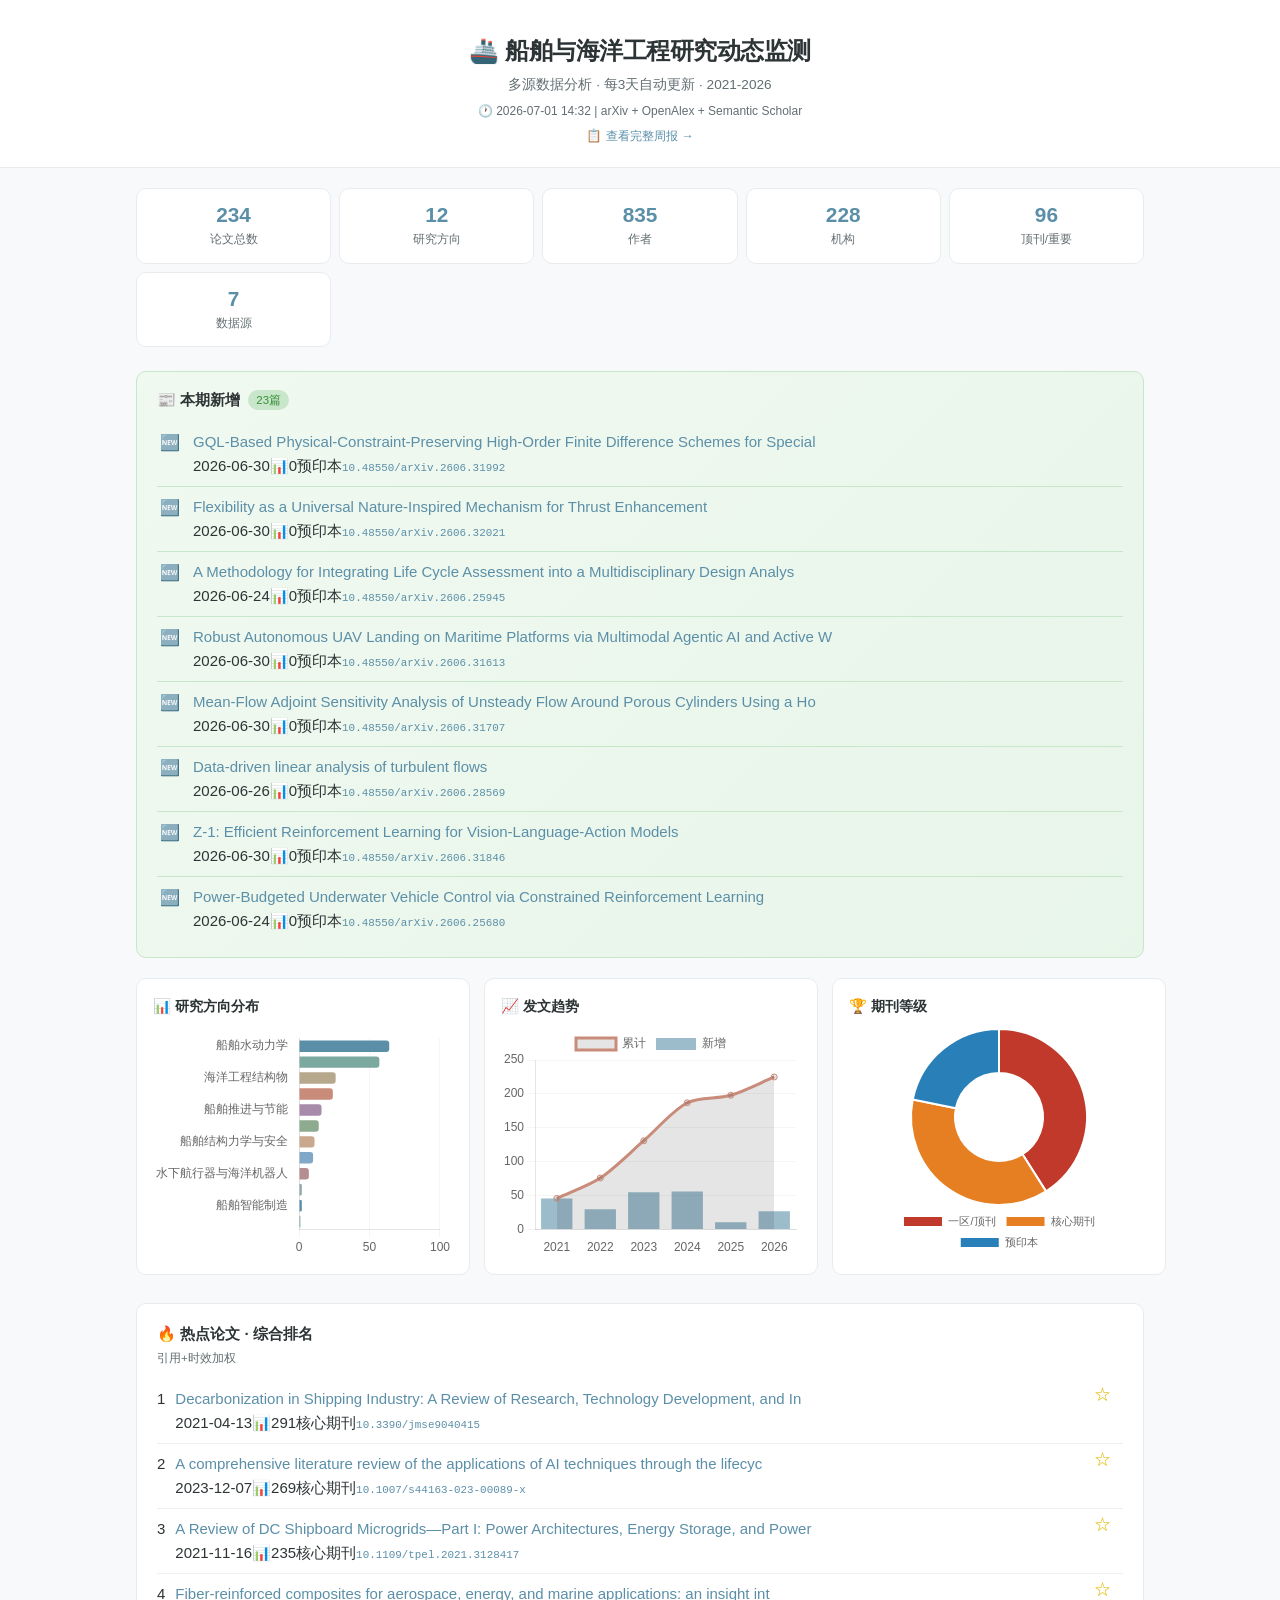
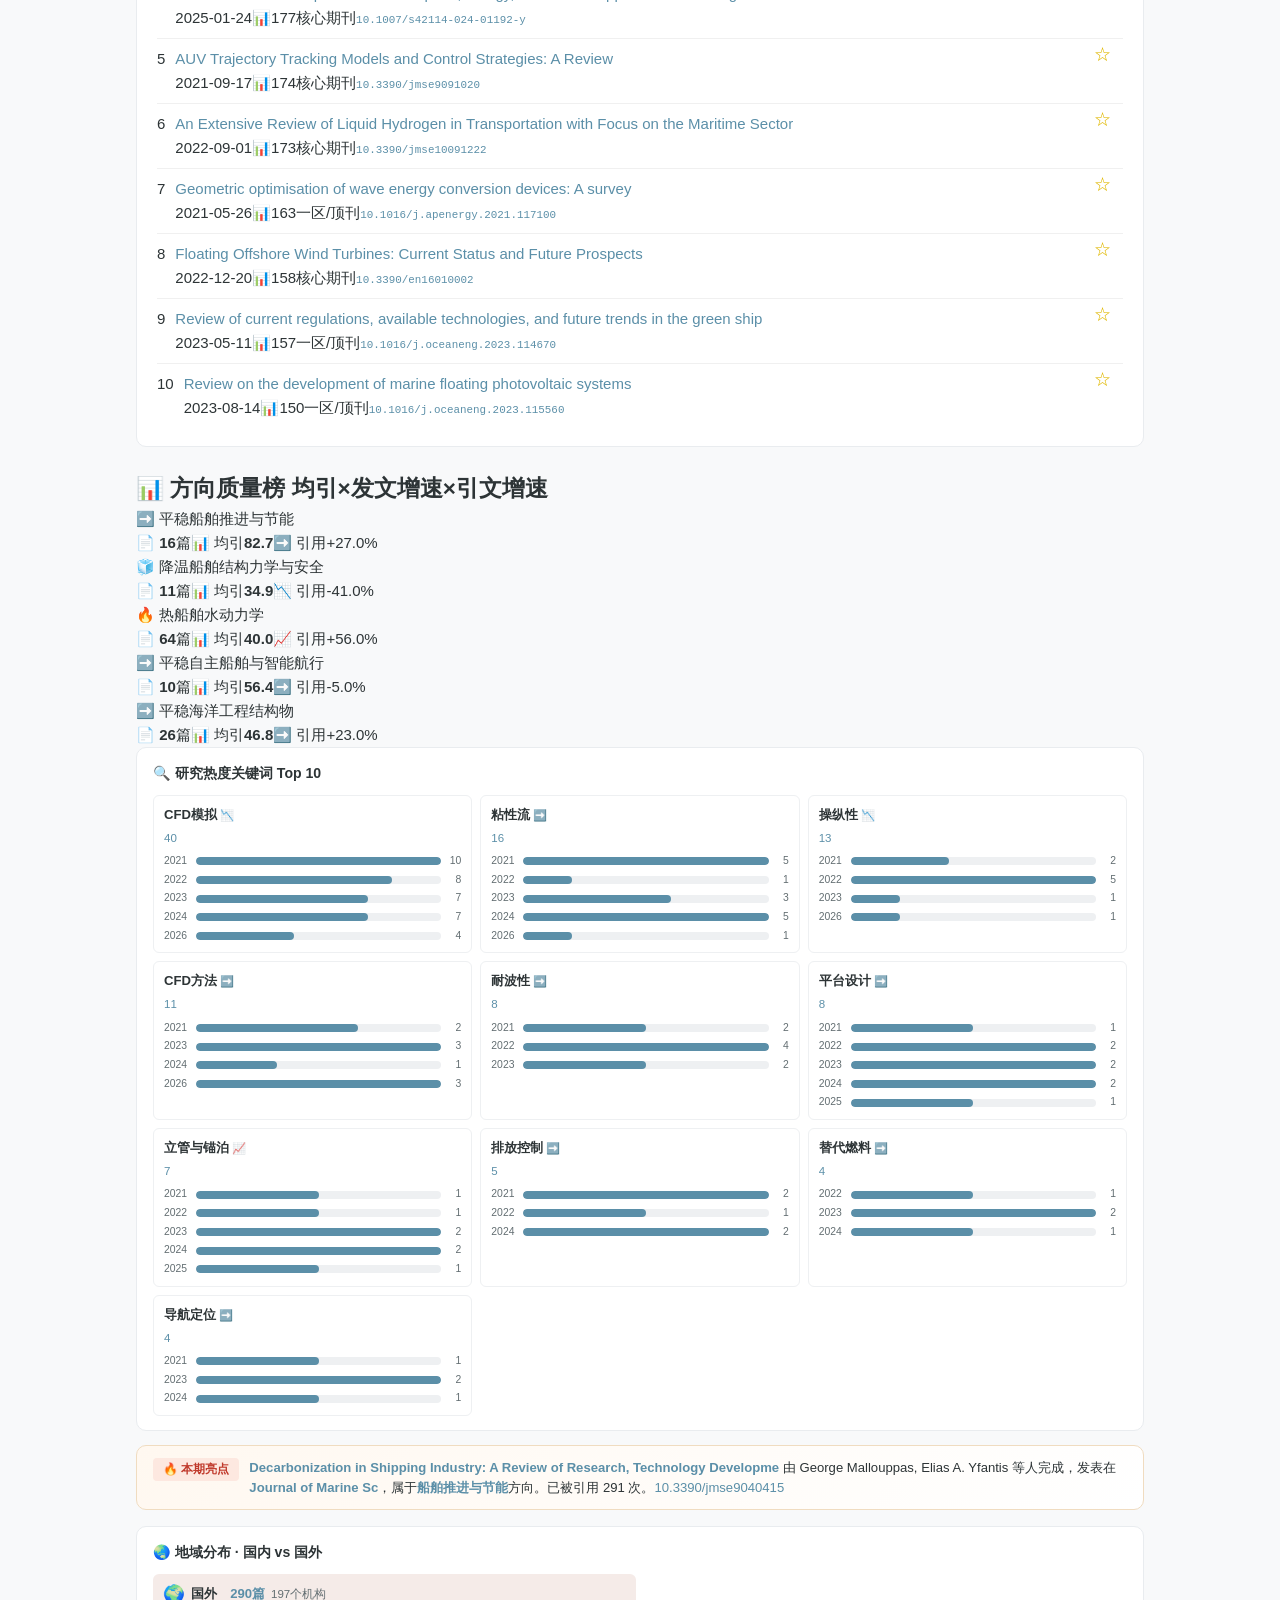
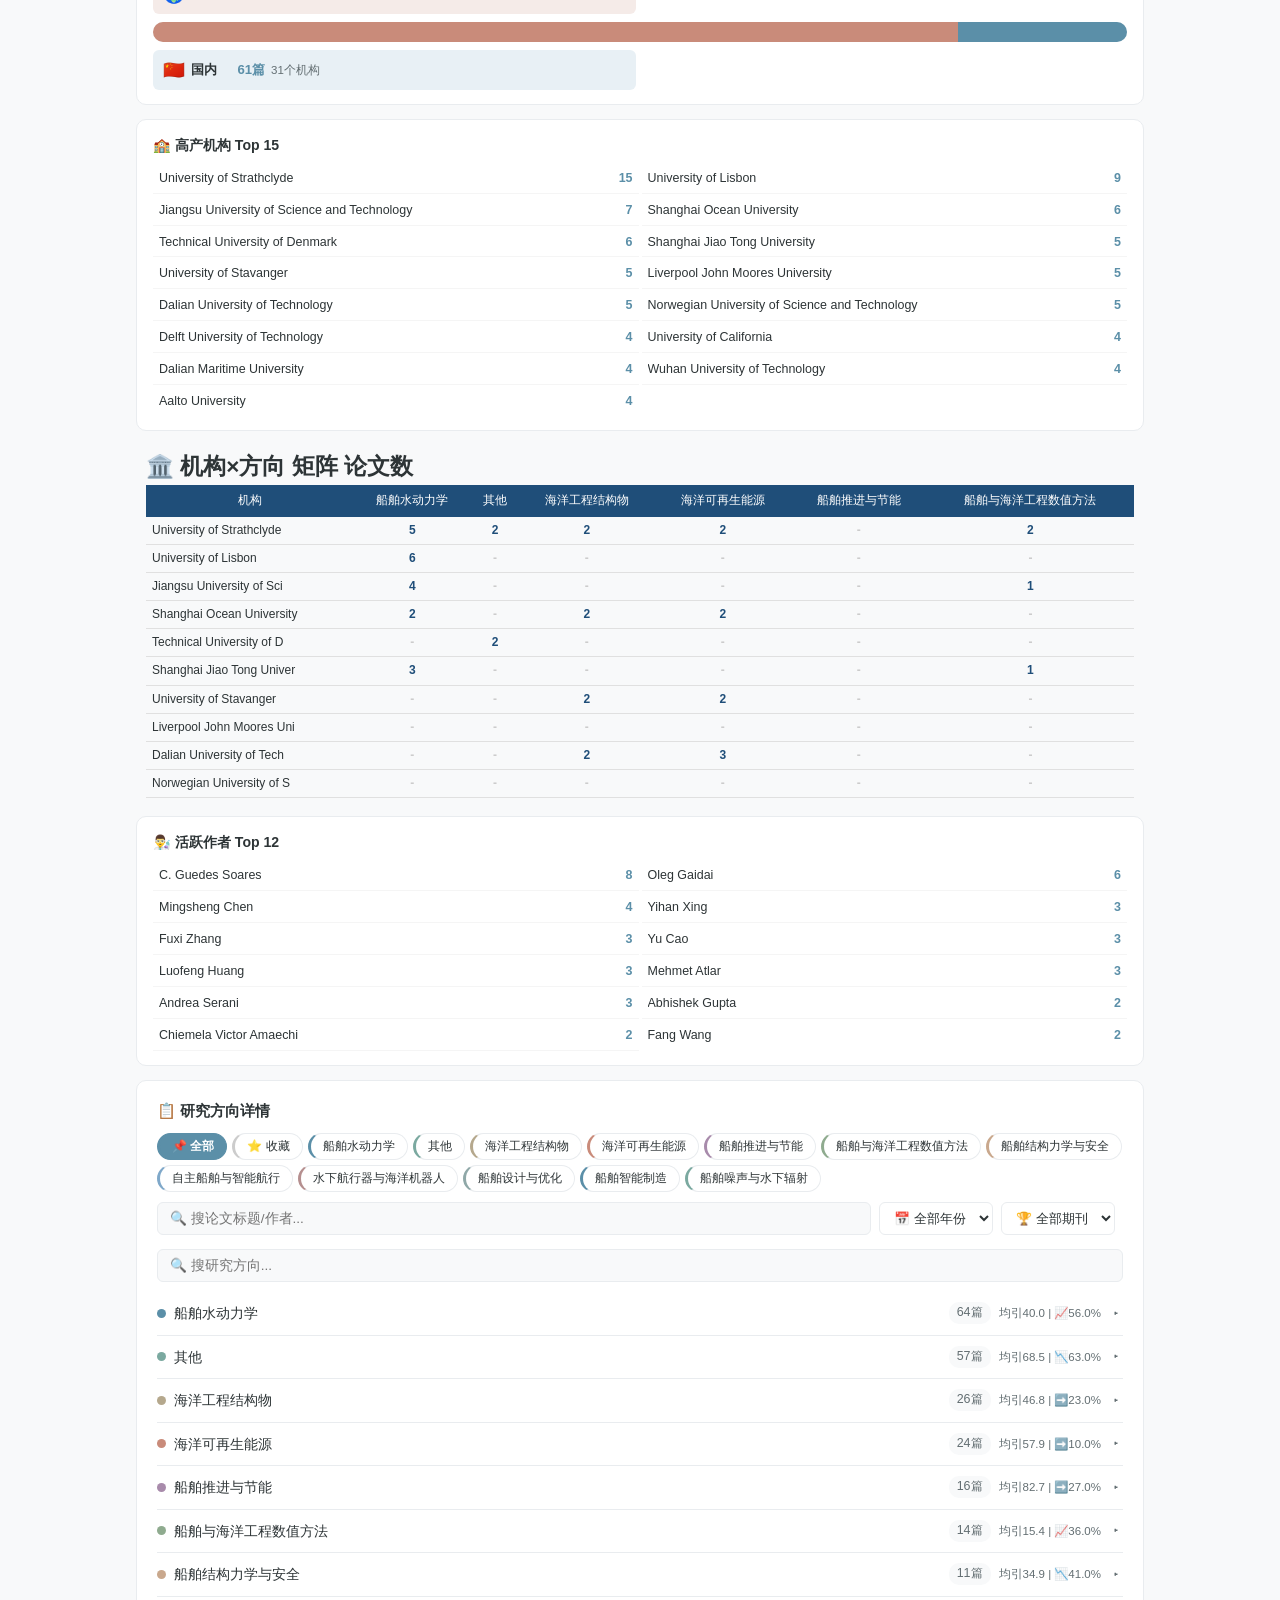
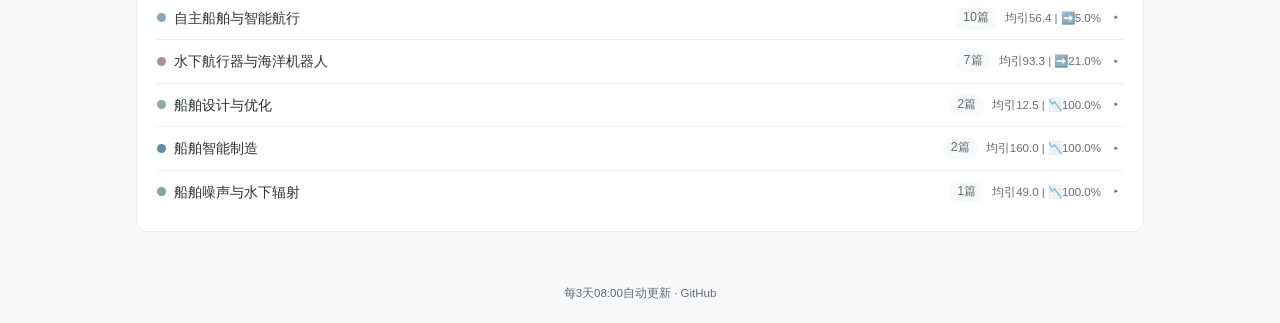
==== commit 6f6fe3ea: "feat: researcher/institution click search, direction quality ranking, citation momentum" ====
--- a/docs/index.html
+++ b/docs/index.html
@@ -22,39 +22,40 @@
 <div class="cc"><h2>🏆 期刊等级</h2><div class="cw"><canvas id="c3"></canvas></div></div>
 </div>
 <section class="hot"><h2>🔥 热点论文 · 综合排名</h2><p class="hint">引用+时效加权</p><div class="hp" data-pid="https://doi.org/10.3390/jmse9040415"><span class="hp-n">1</span><button class="bm-btn" onclick="toggleBm(this)" title="收藏">☆</button><div class="hp-b"><div class="hp-t"><a href="https://doi.org/10.3390/jmse9040415" target="_blank">Decarbonization in Shipping Industry: A Review of Research, Technology Development, and In</a></div><div class="hp-m"><span>2021-04-13</span><span class="ci">📊291</span><span class="rk">核心期刊</span><a href="https://doi.org/10.3390/jmse9040415" class="doi" target="_blank">10.3390/jmse9040415</a></div></div></div><div class="hp" data-pid="https://doi.org/10.1007/s44163-023-00089-x"><span class="hp-n">2</span><button class="bm-btn" onclick="toggleBm(this)" title="收藏">☆</button><div class="hp-b"><div class="hp-t"><a href="https://doi.org/10.1007/s44163-023-00089-x" target="_blank">A comprehensive literature review of the applications of AI techniques through the lifecyc</a></div><div class="hp-m"><span>2023-12-07</span><span class="ci">📊269</span><span class="rk">核心期刊</span><a href="https://doi.org/10.1007/s44163-023-00089-x" class="doi" target="_blank">10.1007/s44163-023-00089-x</a></div></div></div><div class="hp" data-pid="https://doi.org/10.1109/tpel.2021.3128417"><span class="hp-n">3</span><button class="bm-btn" onclick="toggleBm(this)" title="收藏">☆</button><div class="hp-b"><div class="hp-t"><a href="https://doi.org/10.1109/tpel.2021.3128417" target="_blank">A Review of DC Shipboard Microgrids—Part I: Power Architectures, Energy Storage, and Power</a></div><div class="hp-m"><span>2021-11-16</span><span class="ci">📊235</span><span class="rk">核心期刊</span><a href="https://doi.org/10.1109/tpel.2021.3128417" class="doi" target="_blank">10.1109/tpel.2021.3128417</a></div></div></div><div class="hp" data-pid="https://doi.org/10.1007/s42114-024-01192-y"><span class="hp-n">4</span><button class="bm-btn" onclick="toggleBm(this)" title="收藏">☆</button><div class="hp-b"><div class="hp-t"><a href="https://doi.org/10.1007/s42114-024-01192-y" target="_blank">Fiber-reinforced composites for aerospace, energy, and marine applications: an insight int</a></div><div class="hp-m"><span>2025-01-24</span><span class="ci">📊177</span><span class="rk">核心期刊</span><a href="https://doi.org/10.1007/s42114-024-01192-y" class="doi" target="_blank">10.1007/s42114-024-01192-y</a></div></div></div><div class="hp" data-pid="https://doi.org/10.3390/jmse9091020"><span class="hp-n">5</span><button class="bm-btn" onclick="toggleBm(this)" title="收藏">☆</button><div class="hp-b"><div class="hp-t"><a href="https://doi.org/10.3390/jmse9091020" target="_blank">AUV Trajectory Tracking Models and Control Strategies: A Review</a></div><div class="hp-m"><span>2021-09-17</span><span class="ci">📊174</span><span class="rk">核心期刊</span><a href="https://doi.org/10.3390/jmse9091020" class="doi" target="_blank">10.3390/jmse9091020</a></div></div></div><div class="hp" data-pid="https://doi.org/10.3390/jmse10091222"><span class="hp-n">6</span><button class="bm-btn" onclick="toggleBm(this)" title="收藏">☆</button><div class="hp-b"><div class="hp-t"><a href="https://doi.org/10.3390/jmse10091222" target="_blank">An Extensive Review of Liquid Hydrogen in Transportation with Focus on the Maritime Sector</a></div><div class="hp-m"><span>2022-09-01</span><span class="ci">📊173</span><span class="rk">核心期刊</span><a href="https://doi.org/10.3390/jmse10091222" class="doi" target="_blank">10.3390/jmse10091222</a></div></div></div><div class="hp" data-pid="https://doi.org/10.1016/j.apenergy.2021.117100"><span class="hp-n">7</span><button class="bm-btn" onclick="toggleBm(this)" title="收藏">☆</button><div class="hp-b"><div class="hp-t"><a href="https://doi.org/10.1016/j.apenergy.2021.117100" target="_blank">Geometric optimisation of wave energy conversion devices: A survey</a></div><div class="hp-m"><span>2021-05-26</span><span class="ci">📊163</span><span class="rk">一区/顶刊</span><a href="https://doi.org/10.1016/j.apenergy.2021.117100" class="doi" target="_blank">10.1016/j.apenergy.2021.117100</a></div></div></div><div class="hp" data-pid="https://doi.org/10.3390/en16010002"><span class="hp-n">8</span><button class="bm-btn" onclick="toggleBm(this)" title="收藏">☆</button><div class="hp-b"><div class="hp-t"><a href="https://doi.org/10.3390/en16010002" target="_blank">Floating Offshore Wind Turbines: Current Status and Future Prospects</a></div><div class="hp-m"><span>2022-12-20</span><span class="ci">📊158</span><span class="rk">核心期刊</span><a href="https://doi.org/10.3390/en16010002" class="doi" target="_blank">10.3390/en16010002</a></div></div></div><div class="hp" data-pid="https://doi.org/10.1016/j.oceaneng.2023.114670"><span class="hp-n">9</span><button class="bm-btn" onclick="toggleBm(this)" title="收藏">☆</button><div class="hp-b"><div class="hp-t"><a href="https://doi.org/10.1016/j.oceaneng.2023.114670" target="_blank">Review of current regulations, available technologies, and future trends in the green ship</a></div><div class="hp-m"><span>2023-05-11</span><span class="ci">📊157</span><span class="rk">一区/顶刊</span><a href="https://doi.org/10.1016/j.oceaneng.2023.114670" class="doi" target="_blank">10.1016/j.oceaneng.2023.114670</a></div></div></div><div class="hp" data-pid="https://doi.org/10.1016/j.oceaneng.2023.115560"><span class="hp-n">10</span><button class="bm-btn" onclick="toggleBm(this)" title="收藏">☆</button><div class="hp-b"><div class="hp-t"><a href="https://doi.org/10.1016/j.oceaneng.2023.115560" target="_blank">Review on the development of marine floating photovoltaic systems</a></div><div class="hp-m"><span>2023-08-14</span><span class="ci">📊150</span><span class="rk">一区/顶刊</span><a href="https://doi.org/10.1016/j.oceaneng.2023.115560" class="doi" target="_blank">10.1016/j.oceaneng.2023.115560</a></div></div></div></section>
+<section class="quality-s"><h2>📊 方向质量榜 <span class="hint">均引×发文增速×引文增速</span></h2><div class="qi-grid"><div class="qi-item"><div class="qi-header"><span class="qp-badge q-flat">➡️ 平稳</span><span class="qi-name" onclick="searchDir('船舶推进与节能')">船舶推进与节能</span></div><div class="qi-body"><span class="qi-stat">📄 <b>16</b>篇</span><span class="qi-stat">📊 均引<b>82.7</b></span><span class="qi-stat">➡️ 引用+27.0%</span></div></div><div class="qi-item"><div class="qi-header"><span class="qp-badge q-cold">🧊 降温</span><span class="qi-name" onclick="searchDir('船舶结构力学与安全')">船舶结构力学与安全</span></div><div class="qi-body"><span class="qi-stat">📄 <b>11</b>篇</span><span class="qi-stat">📊 均引<b>34.9</b></span><span class="qi-stat">📉 引用-41.0%</span></div></div><div class="qi-item"><div class="qi-header"><span class="qp-badge q-hot">🔥 热</span><span class="qi-name" onclick="searchDir('船舶水动力学')">船舶水动力学</span></div><div class="qi-body"><span class="qi-stat">📄 <b>64</b>篇</span><span class="qi-stat">📊 均引<b>40.0</b></span><span class="qi-stat">📈 引用+56.0%</span></div></div><div class="qi-item"><div class="qi-header"><span class="qp-badge q-flat">➡️ 平稳</span><span class="qi-name" onclick="searchDir('自主船舶与智能航行')">自主船舶与智能航行</span></div><div class="qi-body"><span class="qi-stat">📄 <b>10</b>篇</span><span class="qi-stat">📊 均引<b>56.4</b></span><span class="qi-stat">➡️ 引用-5.0%</span></div></div><div class="qi-item"><div class="qi-header"><span class="qp-badge q-flat">➡️ 平稳</span><span class="qi-name" onclick="searchDir('海洋工程结构物')">海洋工程结构物</span></div><div class="qi-body"><span class="qi-stat">📄 <b>26</b>篇</span><span class="qi-stat">📊 均引<b>46.8</b></span><span class="qi-stat">➡️ 引用+23.0%</span></div></div></div></section>
 <section class="kw-section"><h2>🔍 研究热度关键词 Top 10</h2><div class="kw-grid"><div class="kw-item"><div class="kw-name">CFD模拟<span class="gr-down">📉</span></div><div class="kw-count">40</div><div class="kw-trend"><div class="kw-bar"><span class="kw-y">2021</span><div class="kw-fill-w"><div class="kw-fill" style="width:100%"></div></div><span class="kw-c">10</span></div><div class="kw-bar"><span class="kw-y">2022</span><div class="kw-fill-w"><div class="kw-fill" style="width:80%"></div></div><span class="kw-c">8</span></div><div class="kw-bar"><span class="kw-y">2023</span><div class="kw-fill-w"><div class="kw-fill" style="width:70%"></div></div><span class="kw-c">7</span></div><div class="kw-bar"><span class="kw-y">2024</span><div class="kw-fill-w"><div class="kw-fill" style="width:70%"></div></div><span class="kw-c">7</span></div><div class="kw-bar"><span class="kw-y">2026</span><div class="kw-fill-w"><div class="kw-fill" style="width:40%"></div></div><span class="kw-c">4</span></div></div></div><div class="kw-item"><div class="kw-name">粘性流<span class="gr-flat">➡️</span></div><div class="kw-count">16</div><div class="kw-trend"><div class="kw-bar"><span class="kw-y">2021</span><div class="kw-fill-w"><div class="kw-fill" style="width:100%"></div></div><span class="kw-c">5</span></div><div class="kw-bar"><span class="kw-y">2022</span><div class="kw-fill-w"><div class="kw-fill" style="width:20%"></div></div><span class="kw-c">1</span></div><div class="kw-bar"><span class="kw-y">2023</span><div class="kw-fill-w"><div class="kw-fill" style="width:60%"></div></div><span class="kw-c">3</span></div><div class="kw-bar"><span class="kw-y">2024</span><div class="kw-fill-w"><div class="kw-fill" style="width:100%"></div></div><span class="kw-c">5</span></div><div class="kw-bar"><span class="kw-y">2026</span><div class="kw-fill-w"><div class="kw-fill" style="width:20%"></div></div><span class="kw-c">1</span></div></div></div><div class="kw-item"><div class="kw-name">操纵性<span class="gr-down">📉</span></div><div class="kw-count">13</div><div class="kw-trend"><div class="kw-bar"><span class="kw-y">2021</span><div class="kw-fill-w"><div class="kw-fill" style="width:40%"></div></div><span class="kw-c">2</span></div><div class="kw-bar"><span class="kw-y">2022</span><div class="kw-fill-w"><div class="kw-fill" style="width:100%"></div></div><span class="kw-c">5</span></div><div class="kw-bar"><span class="kw-y">2023</span><div class="kw-fill-w"><div class="kw-fill" style="width:20%"></div></div><span class="kw-c">1</span></div><div class="kw-bar"><span class="kw-y">2026</span><div class="kw-fill-w"><div class="kw-fill" style="width:20%"></div></div><span class="kw-c">1</span></div></div></div><div class="kw-item"><div class="kw-name">CFD方法<span class="gr-flat">➡️</span></div><div class="kw-count">11</div><div class="kw-trend"><div class="kw-bar"><span class="kw-y">2021</span><div class="kw-fill-w"><div class="kw-fill" style="width:66%"></div></div><span class="kw-c">2</span></div><div class="kw-bar"><span class="kw-y">2023</span><div class="kw-fill-w"><div class="kw-fill" style="width:100%"></div></div><span class="kw-c">3</span></div><div class="kw-bar"><span class="kw-y">2024</span><div class="kw-fill-w"><div class="kw-fill" style="width:33%"></div></div><span class="kw-c">1</span></div><div class="kw-bar"><span class="kw-y">2026</span><div class="kw-fill-w"><div class="kw-fill" style="width:100%"></div></div><span class="kw-c">3</span></div></div></div><div class="kw-item"><div class="kw-name">耐波性<span class="gr-flat">➡️</span></div><div class="kw-count">8</div><div class="kw-trend"><div class="kw-bar"><span class="kw-y">2021</span><div class="kw-fill-w"><div class="kw-fill" style="width:50%"></div></div><span class="kw-c">2</span></div><div class="kw-bar"><span class="kw-y">2022</span><div class="kw-fill-w"><div class="kw-fill" style="width:100%"></div></div><span class="kw-c">4</span></div><div class="kw-bar"><span class="kw-y">2023</span><div class="kw-fill-w"><div class="kw-fill" style="width:50%"></div></div><span class="kw-c">2</span></div></div></div><div class="kw-item"><div class="kw-name">平台设计<span class="gr-flat">➡️</span></div><div class="kw-count">8</div><div class="kw-trend"><div class="kw-bar"><span class="kw-y">2021</span><div class="kw-fill-w"><div class="kw-fill" style="width:50%"></div></div><span class="kw-c">1</span></div><div class="kw-bar"><span class="kw-y">2022</span><div class="kw-fill-w"><div class="kw-fill" style="width:100%"></div></div><span class="kw-c">2</span></div><div class="kw-bar"><span class="kw-y">2023</span><div class="kw-fill-w"><div class="kw-fill" style="width:100%"></div></div><span class="kw-c">2</span></div><div class="kw-bar"><span class="kw-y">2024</span><div class="kw-fill-w"><div class="kw-fill" style="width:100%"></div></div><span class="kw-c">2</span></div><div class="kw-bar"><span class="kw-y">2025</span><div class="kw-fill-w"><div class="kw-fill" style="width:50%"></div></div><span class="kw-c">1</span></div></div></div><div class="kw-item"><div class="kw-name">立管与锚泊<span class="gr-up">📈</span></div><div class="kw-count">7</div><div class="kw-trend"><div class="kw-bar"><span class="kw-y">2021</span><div class="kw-fill-w"><div class="kw-fill" style="width:50%"></div></div><span class="kw-c">1</span></div><div class="kw-bar"><span class="kw-y">2022</span><div class="kw-fill-w"><div class="kw-fill" style="width:50%"></div></div><span class="kw-c">1</span></div><div class="kw-bar"><span class="kw-y">2023</span><div class="kw-fill-w"><div class="kw-fill" style="width:100%"></div></div><span class="kw-c">2</span></div><div class="kw-bar"><span class="kw-y">2024</span><div class="kw-fill-w"><div class="kw-fill" style="width:100%"></div></div><span class="kw-c">2</span></div><div class="kw-bar"><span class="kw-y">2025</span><div class="kw-fill-w"><div class="kw-fill" style="width:50%"></div></div><span class="kw-c">1</span></div></div></div><div class="kw-item"><div class="kw-name">排放控制<span class="gr-flat">➡️</span></div><div class="kw-count">5</div><div class="kw-trend"><div class="kw-bar"><span class="kw-y">2021</span><div class="kw-fill-w"><div class="kw-fill" style="width:100%"></div></div><span class="kw-c">2</span></div><div class="kw-bar"><span class="kw-y">2022</span><div class="kw-fill-w"><div class="kw-fill" style="width:50%"></div></div><span class="kw-c">1</span></div><div class="kw-bar"><span class="kw-y">2024</span><div class="kw-fill-w"><div class="kw-fill" style="width:100%"></div></div><span class="kw-c">2</span></div></div></div><div class="kw-item"><div class="kw-name">替代燃料<span class="gr-flat">➡️</span></div><div class="kw-count">4</div><div class="kw-trend"><div class="kw-bar"><span class="kw-y">2022</span><div class="kw-fill-w"><div class="kw-fill" style="width:50%"></div></div><span class="kw-c">1</span></div><div class="kw-bar"><span class="kw-y">2023</span><div class="kw-fill-w"><div class="kw-fill" style="width:100%"></div></div><span class="kw-c">2</span></div><div class="kw-bar"><span class="kw-y">2024</span><div class="kw-fill-w"><div class="kw-fill" style="width:50%"></div></div><span class="kw-c">1</span></div></div></div><div class="kw-item"><div class="kw-name">导航定位<span class="gr-flat">➡️</span></div><div class="kw-count">4</div><div class="kw-trend"><div class="kw-bar"><span class="kw-y">2021</span><div class="kw-fill-w"><div class="kw-fill" style="width:50%"></div></div><span class="kw-c">1</span></div><div class="kw-bar"><span class="kw-y">2023</span><div class="kw-fill-w"><div class="kw-fill" style="width:100%"></div></div><span class="kw-c">2</span></div><div class="kw-bar"><span class="kw-y">2024</span><div class="kw-fill-w"><div class="kw-fill" style="width:50%"></div></div><span class="kw-c">1</span></div></div></div></div></section>
 <div class="hl"><span class="hl-badge">🔥 本期亮点</span><span class="hl-txt"><b><a href="https://doi.org/10.3390/jmse9040415" target="_blank">Decarbonization in Shipping Industry: A Review of Research, Technology Developme</a></b> 由 George Mallouppas, Elias A. Yfantis 等人完成，发表在 <b>Journal of Marine Sc</b>，属于<b>船舶推进与节能</b>方向。已被引用 291 次。<a href="https://doi.org/10.3390/jmse9040415">10.3390/jmse9040415</a></span></div>
 <section class="country-s"><h2>🌏 地域分布 · 国内 vs 国外</h2><div class="country-grid"><div class="cg-item intl"><span class="cg-flag">🌍</span><span class="cg-name">国外</span><span class="cg-count">290篇</span><span class="cg-insts">197个机构</span></div><div class="country-bar-inner"><div class="cbar intl" style="width:100.0%"></div><div class="cbar cn" style="width:21.0%"></div></div><div class="cg-item cn"><span class="cg-flag">🇨🇳</span><span class="cg-name">国内</span><span class="cg-count">61篇</span><span class="cg-insts">31个机构</span></div></div></section>
-<section class="ai-s"><h2>🏫 高产机构 Top 15</h2><div class="ai-l"><div class="ai-item"><span class="ai-name">University of Strathclyde</span><span class="ai-count">15</span></div>
-<div class="ai-item"><span class="ai-name">University of Lisbon</span><span class="ai-count">9</span></div>
-<div class="ai-item"><span class="ai-name">Jiangsu University of Science and Technology</span><span class="ai-count">7</span></div>
-<div class="ai-item"><span class="ai-name">Shanghai Ocean University</span><span class="ai-count">6</span></div>
-<div class="ai-item"><span class="ai-name">Technical University of Denmark</span><span class="ai-count">6</span></div>
-<div class="ai-item"><span class="ai-name">Shanghai Jiao Tong University</span><span class="ai-count">5</span></div>
-<div class="ai-item"><span class="ai-name">University of Stavanger</span><span class="ai-count">5</span></div>
-<div class="ai-item"><span class="ai-name">Liverpool John Moores University</span><span class="ai-count">5</span></div>
-<div class="ai-item"><span class="ai-name">Dalian University of Technology</span><span class="ai-count">5</span></div>
-<div class="ai-item"><span class="ai-name">Norwegian University of Science and Technology</span><span class="ai-count">5</span></div>
-<div class="ai-item"><span class="ai-name">Delft University of Technology</span><span class="ai-count">4</span></div>
-<div class="ai-item"><span class="ai-name">University of California</span><span class="ai-count">4</span></div>
-<div class="ai-item"><span class="ai-name">Dalian Maritime University</span><span class="ai-count">4</span></div>
-<div class="ai-item"><span class="ai-name">Wuhan University of Technology</span><span class="ai-count">4</span></div>
-<div class="ai-item"><span class="ai-name">Aalto University</span><span class="ai-count">4</span></div>
+<section class="ai-s"><h2>🏫 高产机构 Top 15</h2><div class="ai-l"><div class="ai-item"><a href="#" onclick="searchBy('University of Strathclyde');return false" class="ai-name">University of Strathclyde</a><span class="ai-count">15</span></div>
+<div class="ai-item"><a href="#" onclick="searchBy('University of Lisbon');return false" class="ai-name">University of Lisbon</a><span class="ai-count">9</span></div>
+<div class="ai-item"><a href="#" onclick="searchBy('Jiangsu University of Science and Technology');return false" class="ai-name">Jiangsu University of Science and Technology</a><span class="ai-count">7</span></div>
+<div class="ai-item"><a href="#" onclick="searchBy('Shanghai Ocean University');return false" class="ai-name">Shanghai Ocean University</a><span class="ai-count">6</span></div>
+<div class="ai-item"><a href="#" onclick="searchBy('Technical University of Denmark');return false" class="ai-name">Technical University of Denmark</a><span class="ai-count">6</span></div>
+<div class="ai-item"><a href="#" onclick="searchBy('Shanghai Jiao Tong University');return false" class="ai-name">Shanghai Jiao Tong University</a><span class="ai-count">5</span></div>
+<div class="ai-item"><a href="#" onclick="searchBy('University of Stavanger');return false" class="ai-name">University of Stavanger</a><span class="ai-count">5</span></div>
+<div class="ai-item"><a href="#" onclick="searchBy('Liverpool John Moores University');return false" class="ai-name">Liverpool John Moores University</a><span class="ai-count">5</span></div>
+<div class="ai-item"><a href="#" onclick="searchBy('Dalian University of Technology');return false" class="ai-name">Dalian University of Technology</a><span class="ai-count">5</span></div>
+<div class="ai-item"><a href="#" onclick="searchBy('Norwegian University of Science and Technology');return false" class="ai-name">Norwegian University of Science and Technology</a><span class="ai-count">5</span></div>
+<div class="ai-item"><a href="#" onclick="searchBy('Delft University of Technology');return false" class="ai-name">Delft University of Technology</a><span class="ai-count">4</span></div>
+<div class="ai-item"><a href="#" onclick="searchBy('University of California');return false" class="ai-name">University of California</a><span class="ai-count">4</span></div>
+<div class="ai-item"><a href="#" onclick="searchBy('Dalian Maritime University');return false" class="ai-name">Dalian Maritime University</a><span class="ai-count">4</span></div>
+<div class="ai-item"><a href="#" onclick="searchBy('Wuhan University of Technology');return false" class="ai-name">Wuhan University of Technology</a><span class="ai-count">4</span></div>
+<div class="ai-item"><a href="#" onclick="searchBy('Aalto University');return false" class="ai-name">Aalto University</a><span class="ai-count">4</span></div>
 </div></section>
 <section class="cross-s"><h2>🏛️ 机构×方向 矩阵 <span class="hint">论文数</span></h2><table class="cross-tbl"><thead><tr><th>机构</th><th>船舶水动力学</th><th>其他</th><th>海洋工程结构物</th><th>海洋可再生能源</th><th>船舶推进与节能</th><th>船舶与海洋工程数值方法</th></tr></thead><tbody><tr><td class="ci-name">University of Strathclyde</td><td class="ci-n">5</td><td class="ci-n">2</td><td class="ci-n">2</td><td class="ci-n">2</td><td class="ci-n"><span class="ci-0">-</span></td><td class="ci-n">2</td></tr><tr><td class="ci-name">University of Lisbon</td><td class="ci-n">6</td><td class="ci-n"><span class="ci-0">-</span></td><td class="ci-n"><span class="ci-0">-</span></td><td class="ci-n"><span class="ci-0">-</span></td><td class="ci-n"><span class="ci-0">-</span></td><td class="ci-n"><span class="ci-0">-</span></td></tr><tr><td class="ci-name">Jiangsu University of Sci</td><td class="ci-n">4</td><td class="ci-n"><span class="ci-0">-</span></td><td class="ci-n"><span class="ci-0">-</span></td><td class="ci-n"><span class="ci-0">-</span></td><td class="ci-n"><span class="ci-0">-</span></td><td class="ci-n">1</td></tr><tr><td class="ci-name">Shanghai Ocean University</td><td class="ci-n">2</td><td class="ci-n"><span class="ci-0">-</span></td><td class="ci-n">2</td><td class="ci-n">2</td><td class="ci-n"><span class="ci-0">-</span></td><td class="ci-n"><span class="ci-0">-</span></td></tr><tr><td class="ci-name">Technical University of D</td><td class="ci-n"><span class="ci-0">-</span></td><td class="ci-n">2</td><td class="ci-n"><span class="ci-0">-</span></td><td class="ci-n"><span class="ci-0">-</span></td><td class="ci-n"><span class="ci-0">-</span></td><td class="ci-n"><span class="ci-0">-</span></td></tr><tr><td class="ci-name">Shanghai Jiao Tong Univer</td><td class="ci-n">3</td><td class="ci-n"><span class="ci-0">-</span></td><td class="ci-n"><span class="ci-0">-</span></td><td class="ci-n"><span class="ci-0">-</span></td><td class="ci-n"><span class="ci-0">-</span></td><td class="ci-n">1</td></tr><tr><td class="ci-name">University of Stavanger</td><td class="ci-n"><span class="ci-0">-</span></td><td class="ci-n"><span class="ci-0">-</span></td><td class="ci-n">2</td><td class="ci-n">2</td><td class="ci-n"><span class="ci-0">-</span></td><td class="ci-n"><span class="ci-0">-</span></td></tr><tr><td class="ci-name">Liverpool John Moores Uni</td><td class="ci-n"><span class="ci-0">-</span></td><td class="ci-n"><span class="ci-0">-</span></td><td class="ci-n"><span class="ci-0">-</span></td><td class="ci-n"><span class="ci-0">-</span></td><td class="ci-n"><span class="ci-0">-</span></td><td class="ci-n"><span class="ci-0">-</span></td></tr><tr><td class="ci-name">Dalian University of Tech</td><td class="ci-n"><span class="ci-0">-</span></td><td class="ci-n"><span class="ci-0">-</span></td><td class="ci-n">2</td><td class="ci-n">3</td><td class="ci-n"><span class="ci-0">-</span></td><td class="ci-n"><span class="ci-0">-</span></td></tr><tr><td class="ci-name">Norwegian University of S</td><td class="ci-n"><span class="ci-0">-</span></td><td class="ci-n"><span class="ci-0">-</span></td><td class="ci-n"><span class="ci-0">-</span></td><td class="ci-n"><span class="ci-0">-</span></td><td class="ci-n"><span class="ci-0">-</span></td><td class="ci-n"><span class="ci-0">-</span></td></tr></tbody></table>
 </section>
-<section class="ai-s"><h2>👨‍🔬 活跃作者 Top 12</h2><div class="ai-l"><div class="ai-item"><span class="ai-name">C. Guedes Soares</span><span class="ai-count">8</span></div>
-<div class="ai-item"><span class="ai-name">Oleg Gaidai</span><span class="ai-count">6</span></div>
-<div class="ai-item"><span class="ai-name">Mingsheng Chen</span><span class="ai-count">4</span></div>
-<div class="ai-item"><span class="ai-name">Yihan Xing</span><span class="ai-count">3</span></div>
-<div class="ai-item"><span class="ai-name">Fuxi Zhang</span><span class="ai-count">3</span></div>
-<div class="ai-item"><span class="ai-name">Yu Cao</span><span class="ai-count">3</span></div>
-<div class="ai-item"><span class="ai-name">Luofeng Huang</span><span class="ai-count">3</span></div>
-<div class="ai-item"><span class="ai-name">Mehmet Atlar</span><span class="ai-count">3</span></div>
-<div class="ai-item"><span class="ai-name">Andrea Serani</span><span class="ai-count">3</span></div>
-<div class="ai-item"><span class="ai-name">Abhishek Gupta</span><span class="ai-count">2</span></div>
-<div class="ai-item"><span class="ai-name">Chiemela Victor Amaechi</span><span class="ai-count">2</span></div>
-<div class="ai-item"><span class="ai-name">Fang Wang</span><span class="ai-count">2</span></div>
+<section class="ai-s"><h2>👨‍🔬 活跃作者 Top 12</h2><div class="ai-l"><div class="ai-item"><a href="#" onclick="searchBy('C. Guedes Soares');return false" class="ai-name">C. Guedes Soares</a><span class="ai-count">8</span></div>
+<div class="ai-item"><a href="#" onclick="searchBy('Oleg Gaidai');return false" class="ai-name">Oleg Gaidai</a><span class="ai-count">6</span></div>
+<div class="ai-item"><a href="#" onclick="searchBy('Mingsheng Chen');return false" class="ai-name">Mingsheng Chen</a><span class="ai-count">4</span></div>
+<div class="ai-item"><a href="#" onclick="searchBy('Yihan Xing');return false" class="ai-name">Yihan Xing</a><span class="ai-count">3</span></div>
+<div class="ai-item"><a href="#" onclick="searchBy('Fuxi Zhang');return false" class="ai-name">Fuxi Zhang</a><span class="ai-count">3</span></div>
+<div class="ai-item"><a href="#" onclick="searchBy('Yu Cao');return false" class="ai-name">Yu Cao</a><span class="ai-count">3</span></div>
+<div class="ai-item"><a href="#" onclick="searchBy('Luofeng Huang');return false" class="ai-name">Luofeng Huang</a><span class="ai-count">3</span></div>
+<div class="ai-item"><a href="#" onclick="searchBy('Mehmet Atlar');return false" class="ai-name">Mehmet Atlar</a><span class="ai-count">3</span></div>
+<div class="ai-item"><a href="#" onclick="searchBy('Andrea Serani');return false" class="ai-name">Andrea Serani</a><span class="ai-count">3</span></div>
+<div class="ai-item"><a href="#" onclick="searchBy('Abhishek Gupta');return false" class="ai-name">Abhishek Gupta</a><span class="ai-count">2</span></div>
+<div class="ai-item"><a href="#" onclick="searchBy('Chiemela Victor Amaechi');return false" class="ai-name">Chiemela Victor Amaechi</a><span class="ai-count">2</span></div>
+<div class="ai-item"><a href="#" onclick="searchBy('Fang Wang');return false" class="ai-name">Fang Wang</a><span class="ai-count">2</span></div>
 </div></section>
 <section class="detail"><h2>📋 研究方向详情</h2>
 <div class="df"><button class="df-btn active" data-dir="all" onclick="filterDir('all')">📌 全部</button><button class="df-btn" data-dir="⭐bookmark" onclick="filterDir('⭐bookmark')">⭐ 收藏</button><button class="df-btn" data-dir="船舶水动力学" onclick="filterDir(this.getAttribute('data-dir'))" style="border-left:3px solid #5B8FA8">船舶水动力学</button><button class="df-btn" data-dir="其他" onclick="filterDir(this.getAttribute('data-dir'))" style="border-left:3px solid #7BA9A0">其他</button><button class="df-btn" data-dir="海洋工程结构物" onclick="filterDir(this.getAttribute('data-dir'))" style="border-left:3px solid #B5A88D">海洋工程结构物</button><button class="df-btn" data-dir="海洋可再生能源" onclick="filterDir(this.getAttribute('data-dir'))" style="border-left:3px solid #C98B7A">海洋可再生能源</button><button class="df-btn" data-dir="船舶推进与节能" onclick="filterDir(this.getAttribute('data-dir'))" style="border-left:3px solid #A88BAB">船舶推进与节能</button><button class="df-btn" data-dir="船舶与海洋工程数值方法" onclick="filterDir(this.getAttribute('data-dir'))" style="border-left:3px solid #8FAB8F">船舶与海洋工程数值方法</button><button class="df-btn" data-dir="船舶结构力学与安全" onclick="filterDir(this.getAttribute('data-dir'))" style="border-left:3px solid #C9A88D">船舶结构力学与安全</button><button class="df-btn" data-dir="自主船舶与智能航行" onclick="filterDir(this.getAttribute('data-dir'))" style="border-left:3px solid #7FA8C9">自主船舶与智能航行</button><button class="df-btn" data-dir="水下航行器与海洋机器人" onclick="filterDir(this.getAttribute('data-dir'))" style="border-left:3px solid #B58F8F">水下航行器与海洋机器人</button><button class="df-btn" data-dir="船舶设计与优化" onclick="filterDir(this.getAttribute('data-dir'))" style="border-left:3px solid #8FA8A8">船舶设计与优化</button><button class="df-btn" data-dir="船舶智能制造" onclick="filterDir(this.getAttribute('data-dir'))" style="border-left:3px solid #5B8FA8">船舶智能制造</button><button class="df-btn" data-dir="船舶噪声与水下辐射" onclick="filterDir(this.getAttribute('data-dir'))" style="border-left:3px solid #7BA9A0">船舶噪声与水下辐射</button></div>
@@ -67,7 +68,7 @@
 <div id="fs" class="filter-summary" style="display:none"></div>
 <div id="fr" class="filter-results"></div>
 <div class="tf"><input type="text" id="ts" placeholder="🔍 搜研究方向..." oninput="ft()"></div>
-<div class="ts"><div class="th" onclick="tt(this)"><span class="dot" style="background:#5B8FA8"></span><span class="tn">船舶水动力学</span><span class="tc">64篇</span><span class="ti">📊均引40.0</span><span class="tic">▸</span></div><div class="tb" style="display:none"><div class="pi" data-pid="https://doi.org/10.1109/tpel.2021.3128417" data-year="2021" data-jrank="核心期刊"><div class="pi-t"><button class="bm-btn" onclick="toggleBm(this)" title="收藏">☆</button> <a href="https://doi.org/10.1109/tpel.2021.3128417" target="_blank">A Review of DC Shipboard Microgrids—Part I: Power Architectures, Energy Storage,</a></div><div class="pi-m"><span>2021-11-16</span><span>Luona Xu, Josep M. Guerrero</span><span class="sk">#CFD模拟</span><span class="ci">📊235</span><span class="inst">🏛️ King Abdulaziz University</span><a href="https://doi.org/10.1109/tpel.2021.3128417" class="doi">📎10.1109/tpel.2021.3128417</a></div></div><div class="pi" data-pid="https://doi.org/10.1007/s42114-024-01192-y" data-year="2025" data-jrank="核心期刊"><div class="pi-t"><button class="bm-btn" onclick="toggleBm(this)" title="收藏">☆</button> <a href="https://doi.org/10.1007/s42114-024-01192-y" target="_blank">Fiber-reinforced composites for aerospace, energy, and marine applications: an i</a></div><div class="pi-m"><span>2025-01-24</span><span>Abdulhammed K. Hamzat, Md Shafinur Murad</span><span class="ci">📊177</span><span class="inst">🏛️ Wichita State University</span><a href="https://doi.org/10.1007/s42114-024-01192-y" class="doi">📎10.1007/s42114-024-01192-</a></div></div><div class="pi" data-pid="https://doi.org/10.3390/jmse10091222" data-year="2022" data-jrank="核心期刊"><div class="pi-t"><button class="bm-btn" onclick="toggleBm(this)" title="收藏">☆</button> <a href="https://doi.org/10.3390/jmse10091222" target="_blank">An Extensive Review of Liquid Hydrogen in Transportation with Focus on the Marit</a></div><div class="pi-m"><span>2022-09-01</span><span>Federico Ustolin, Alessandro Campari</span><span class="sk">#粘性流#CFD模拟</span><span class="ci">📊173</span><span class="inst">🏛️ Norwegian University of Science and</span><a href="https://doi.org/10.3390/jmse10091222" class="doi">📎10.3390/jmse10091222</a></div></div><div class="pi" data-pid="https://doi.org/10.1016/j.oceaneng.2023.114670" data-year="2023" data-jrank="一区/顶刊"><div class="pi-t"><button class="bm-btn" onclick="toggleBm(this)" title="收藏">☆</button> <a href="https://doi.org/10.1016/j.oceaneng.2023.114670" target="_blank">Review of current regulations, available technologies, and future trends in the </a></div><div class="pi-m"><span>2023-05-11</span><span>Mina Tadros, L. Ventura</span><span class="sk">#粘性流#CFD模拟</span><span class="ci">📊157</span><span class="inst">🏛️ Alexandria University</span><a href="https://doi.org/10.1016/j.oceaneng.2023.114670" class="doi">📎10.1016/j.oceaneng.2023.1</a></div></div><div class="pi" data-pid="https://doi.org/10.3390/jmse9020119" data-year="2021" data-jrank="核心期刊"><div class="pi-t"><button class="bm-btn" onclick="toggleBm(this)" title="收藏">☆</button> <a href="https://doi.org/10.3390/jmse9020119" target="_blank">Neural Network Approach for Predicting Ship Speed and Fuel Consumption</a></div><div class="pi-m"><span>2021-01-25</span><span>Lúcia Moreira, Roberto Vettor</span><span class="ci">📊99</span><span class="inst">🏛️ University of Lisbon</span><a href="https://doi.org/10.3390/jmse9020119" class="doi">📎10.3390/jmse9020119</a></div></div><div class="pi" data-pid="https://doi.org/10.1016/j.oceaneng.2021.110239" data-year="2021" data-jrank="一区/顶刊"><div class="pi-t"><button class="bm-btn" onclick="toggleBm(this)" title="收藏">☆</button> <a href="https://doi.org/10.1016/j.oceaneng.2021.110239" target="_blank">Multi-fidelity Co-Kriging surrogate model for ship hull form optimization</a></div><div class="pi-m"><span>2021-11-26</span><span>Xinwang Liu, Weiwen Zhao</span><span class="sk">#船型优化</span><span class="ci">📊98</span><span class="inst">🏛️ Shanghai Jiao Tong University</span><a href="https://doi.org/10.1016/j.oceaneng.2021.110239" class="doi">📎10.1016/j.oceaneng.2021.1</a></div></div><div class="pi" data-pid="https://doi.org/10.1039/d0ra08672j" data-year="2021" data-jrank="核心期刊"><div class="pi-t"><button class="bm-btn" onclick="toggleBm(this)" title="收藏">☆</button> <a href="https://doi.org/10.1039/d0ra08672j" target="_blank">Thriving artificial underwater drag-reduction materials inspired from aquatic an</a></div><div class="pi-m"><span>2021-01-01</span><span>Guizhong Tian, Dongliang Fan</span><span class="sk">#粘性流#CFD模拟</span><span class="ci">📊94</span><span class="inst">🏛️ Jiangsu University of Science and T</span><a href="https://doi.org/10.1039/d0ra08672j" class="doi">📎10.1039/d0ra08672j</a></div></div><div class="pi" data-pid="https://doi.org/10.3390/jmse11071381" data-year="2023" data-jrank="核心期刊"><div class="pi-t"><button class="bm-btn" onclick="toggleBm(this)" title="收藏">☆</button> <a href="https://doi.org/10.3390/jmse11071381" target="_blank">A Machine-Learning-Based Method for Ship Propulsion Power Prediction in Ice</a></div><div class="pi-m"><span>2023-07-06</span><span>Li Zhou, Qianyang Sun</span><span class="sk">#CFD模拟</span><span class="ci">📊94</span><span class="inst">🏛️ Jiangsu University of Science and T</span><a href="https://doi.org/10.3390/jmse11071381" class="doi">📎10.3390/jmse11071381</a></div></div><div class="pi" data-pid="https://doi.org/10.1016/j.apor.2024.104075" data-year="2024" data-jrank="一区/顶刊"><div class="pi-t"><button class="bm-btn" onclick="toggleBm(this)" title="收藏">☆</button> <a href="https://doi.org/10.1016/j.apor.2024.104075" target="_blank">Computational Fluid Dynamics (CFD) applications in Floating Offshore Wind Turbin</a></div><div class="pi-m"><span>2024-06-12</span><span>Wenzhe Zhang, Javier Calderón-Sánchez</span><span class="sk">#粘性流#CFD模拟</span><span class="ci">📊93</span><span class="inst">🏛️ Universidad Politécnica de Madrid</span><a href="https://doi.org/10.1016/j.apor.2024.104075" class="doi">📎10.1016/j.apor.2024.10407</a></div></div><div class="pi" data-pid="https://doi.org/10.3390/cmd2020010" data-year="2021" data-jrank="核心期刊"><div class="pi-t"><button class="bm-btn" onclick="toggleBm(this)" title="收藏">☆</button> <a href="https://doi.org/10.3390/cmd2020010" target="_blank">Corrosion Performance of Electrodeposited Zinc and Zinc-Alloy Coatings in Marine</a></div><div class="pi-m"><span>2021-04-21</span><span>Kranthi Kumar Maniam, Shiladitya Paul</span><span class="sk">#粘性流#CFD模拟</span><span class="ci">📊89</span><span class="inst">🏛️ University of Leicester</span><a href="https://doi.org/10.3390/cmd2020010" class="doi">📎10.3390/cmd2020010</a></div></div><div class="pi" data-pid="https://doi.org/10.1016/j.oceaneng.2022.112867" data-year="2022" data-jrank="一区/顶刊"><div class="pi-t"><button class="bm-btn" onclick="toggleBm(this)" title="收藏">☆</button> <a href="https://doi.org/10.1016/j.oceaneng.2022.112867" target="_blank">Real-time digital twin for ship operation in waves</a></div><div class="pi-m"><span>2022-10-18</span><span>Jae‐Hoon Lee, Yoon-Seo Nam</span><span class="sk">#CFD模拟#耐波性#操纵性</span><span class="ci">📊84</span><span class="inst">🏛️ Massachusetts Institute of Technolo</span><a href="https://doi.org/10.1016/j.oceaneng.2022.112867" class="doi">📎10.1016/j.oceaneng.2022.1</a></div></div><div class="pi" data-pid="https://doi.org/10.1063/5.0071781" data-year="2021" data-jrank="一区/顶刊"><div class="pi-t"><button class="bm-btn" onclick="toggleBm(this)" title="收藏">☆</button> <a href="https://doi.org/10.1063/5.0071781" target="_blank">Cavitation control using passive flow control techniques</a></div><div class="pi-m"><span>2021-12-01</span><span>Mahshid Zaresharif, Florent Ravelet</span><span class="sk">#粘性流#CFD模拟</span><span class="ci">📊74</span><span class="inst">🏛️ Arts et Métiers</span><a href="https://doi.org/10.1063/5.0071781" class="doi">📎10.1063/5.0071781</a></div></div><div class="pi" data-pid="https://doi.org/10.1186/s41072-023-00159-4" data-year="2024" data-jrank="核心期刊"><div class="pi-t"><button class="bm-btn" onclick="toggleBm(this)" title="收藏">☆</button> <a href="https://doi.org/10.1186/s41072-023-00159-4" target="_blank">4400 TEU cargo ship dynamic analysis by Gaidai reliability method</a></div><div class="pi-m"><span>2024-01-02</span><span>Oleg Gaidai, Fang Wang</span><span class="sk">#粘性流#CFD模拟</span><span class="ci">📊66</span><span class="inst">🏛️ Shanghai Ocean University</span><a href="https://doi.org/10.1186/s41072-023-00159-4" class="doi">📎10.1186/s41072-023-00159-</a></div></div><div class="pi" data-pid="https://doi.org/10.1016/j.oceaneng.2024.116848" data-year="2024" data-jrank="一区/顶刊"><div class="pi-t"><button class="bm-btn" onclick="toggleBm(this)" title="收藏">☆</button> <a href="https://doi.org/10.1016/j.oceaneng.2024.116848" target="_blank">Hydrodynamic investigation on a single-point moored offshore cage-wave energy co</a></div><div class="pi-m"><span>2024-03-05</span><span>Yong Cheng, Jiale Gong</span><span class="ci">📊57</span><span class="inst">🏛️ Jiangsu University of Science and T</span><a href="https://doi.org/10.1016/j.oceaneng.2024.116848" class="doi">📎10.1016/j.oceaneng.2024.1</a></div></div><div class="pi" data-pid="https://doi.org/10.1080/21650020.2024.2327362" data-year="2024" data-jrank="核心期刊"><div class="pi-t"><button class="bm-btn" onclick="toggleBm(this)" title="收藏">☆</button> <a href="https://doi.org/10.1080/21650020.2024.2327362" target="_blank">Gaidai multivariate risk assessment method for cargo ship dynamics</a></div><div class="pi-m"><span>2024-03-11</span><span>Oleg Gaidai, Jinlu Sheng</span><span class="sk">#粘性流#CFD模拟</span><span class="ci">📊55</span><span class="inst">🏛️ Shanghai Ocean University</span><a href="https://doi.org/10.1080/21650020.2024.2327362" class="doi">📎10.1080/21650020.2024.232</a></div></div><div class="pi" data-pid="https://doi.org/10.1016/j.apor.2021.102864" data-year="2021" data-jrank="一区/顶刊"><div class="pi-t"><button class="bm-btn" onclick="toggleBm(this)" title="收藏">☆</button> <a href="https://doi.org/10.1016/j.apor.2021.102864" target="_blank">Cavitation funnel effect: Bio-inspired leading-edge tubercle application on duct</a></div><div class="pi-m"><span>2021-09-10</span><span>Callum Stark, Weichao Shi</span><span class="sk">#螺旋桨设计#CFD模拟</span><span class="ci">📊54</span><span class="inst">🏛️ University of Strathclyde</span><a href="https://doi.org/10.1016/j.apor.2021.102864" class="doi">📎10.1016/j.apor.2021.10286</a></div></div><div class="pi" data-pid="https://doi.org/10.1016/j.oceaneng.2021.109593" data-year="2021" data-jrank="一区/顶刊"><div class="pi-t"><button class="bm-btn" onclick="toggleBm(this)" title="收藏">☆</button> <a href="https://doi.org/10.1016/j.oceaneng.2021.109593" target="_blank">A numerical investigation into the influence of bio-inspired leading-edge tuberc</a></div><div class="pi-m"><span>2021-08-04</span><span>Callum Stark, Weichao Shi</span><span class="sk">#CFD模拟</span><span class="ci">📊49</span><span class="inst">🏛️ University of Strathclyde</span><a href="https://doi.org/10.1016/j.oceaneng.2021.109593" class="doi">📎10.1016/j.oceaneng.2021.1</a></div></div><div class="pi" data-pid="https://doi.org/10.1080/17445302.2021.1907071" data-year="2021" data-jrank="一区/顶刊"><div class="pi-t"><button class="bm-btn" onclick="toggleBm(this)" title="收藏">☆</button> <a href="https://doi.org/10.1080/17445302.2021.1907071" target="_blank">Prediction of cavitating propeller underwater radiated noise using RANS &amp; DE</a></div><div class="pi-m"><span>2021-04-06</span><span>Savaş Sezen, Mehmet Atlar</span><span class="sk">#螺旋桨设计#粘性流#CFD模拟</span><span class="ci">📊49</span><span class="inst">🏛️ University of Strathclyde</span><a href="https://doi.org/10.1080/17445302.2021.1907071" class="doi">📎10.1080/17445302.2021.190</a></div></div><div class="pi" data-pid="https://doi.org/10.1007/s00348-021-03260-1" data-year="2021" data-jrank="核心期刊"><div class="pi-t"><button class="bm-btn" onclick="toggleBm(this)" title="收藏">☆</button> <a href="https://doi.org/10.1007/s00348-021-03260-1" target="_blank">Experimental evaluation of methodologies for single transient cavitation bubble </a></div><div class="pi-m"><span>2021-07-19</span><span>Darjan Podbevšek, Žiga Lokar</span><span class="sk">#粘性流#CFD模拟</span><span class="ci">📊46</span><span class="inst">🏛️ University of Ljubljana</span><a href="https://doi.org/10.1007/s00348-021-03260-1" class="doi">📎10.1007/s00348-021-03260-</a></div></div><div class="pi" data-pid="https://doi.org/10.1063/5.0080661" data-year="2022" data-jrank="一区/顶刊"><div class="pi-t"><button class="bm-btn" onclick="toggleBm(this)" title="收藏">☆</button> <a href="https://doi.org/10.1063/5.0080661" target="_blank">Effect of the odd and even number of blades on the hydrodynamic performance of a</a></div><div class="pi-m"><span>2022-03-01</span><span>Denghui Qin, Qiaogao Huang</span><span class="sk">#CFD模拟</span><span class="ci">📊45</span><span class="inst">🏛️ University of Strathclyde</span><a href="https://doi.org/10.1063/5.0080661" class="doi">📎10.1063/5.0080661</a></div></div><div class="pi" data-pid="https://doi.org/10.2478/pomr-2022-0034" data-year="2022" data-jrank="核心期刊"><div class="pi-t"><button class="bm-btn" onclick="toggleBm(this)" title="收藏">☆</button> <a href="https://doi.org/10.2478/pomr-2022-0034" target="_blank">Optimization Model to Manage Ship Fuel Consumption and Navigation Time</a></div><div class="pi-m"><span>2022-09-01</span><span>Krzysztof Rudzki, Piotr Gomułka</span><span class="sk">#CFD模拟</span><span class="ci">📊45</span><span class="inst">🏛️ Ho Chi Minh City University of Tech</span><a href="https://doi.org/10.2478/pomr-2022-0034" class="doi">📎10.2478/pomr-2022-0034</a></div></div><div class="pi" data-pid="https://doi.org/10.1016/j.oceaneng.2021.109703" data-year="2021" data-jrank="一区/顶刊"><div class="pi-t"><button class="bm-btn" onclick="toggleBm(this)" title="收藏">☆</button> <a href="https://doi.org/10.1016/j.oceaneng.2021.109703" target="_blank">Influence of roughness on propeller performance with a view to mitigating tip vo</a></div><div class="pi-m"><span>2021-09-27</span><span>Savaş Sezen, Dogancan Uzun</span><span class="sk">#螺旋桨设计</span><span class="ci">📊44</span><span class="inst">🏛️ University of Strathclyde</span><a href="https://doi.org/10.1016/j.oceaneng.2021.109703" class="doi">📎10.1016/j.oceaneng.2021.1</a></div></div><div class="pi" data-pid="https://doi.org/10.1063/5.0163795" data-year="2023" data-jrank="一区/顶刊"><div class="pi-t"><button class="bm-btn" onclick="toggleBm(this)" title="收藏">☆</button> <a href="https://doi.org/10.1063/5.0163795" target="_blank">Prediction of wave-induced ship motions based on integrated neural network syste</a></div><div class="pi-m"><span>2023-09-01</span><span>Jae‐Hoon Lee, J.M. Lee</span><span class="sk">#耐波性</span><span class="ci">📊42</span><span class="inst">🏛️ Sungshin Women's University</span><a href="https://doi.org/10.1063/5.0163795" class="doi">📎10.1063/5.0163795</a></div></div><div class="pi" data-pid="https://doi.org/10.1007/s40722-022-00243-0" data-year="2022" data-jrank="一区/顶刊"><div class="pi-t"><button class="bm-btn" onclick="toggleBm(this)" title="收藏">☆</button> <a href="https://doi.org/10.1007/s40722-022-00243-0" target="_blank">Time-series forecasting of ships maneuvering in waves via dynamic mode decomposi</a></div><div class="pi-m"><span>2022-07-26</span><span>Matteo Diez, Andrea Serani</span><span class="sk">#CFD模拟#操纵性</span><span class="ci">📊42</span><span class="inst">🏛️ National Research Council</span><a href="https://doi.org/10.1007/s40722-022-00243-0" class="doi">📎10.1007/s40722-022-00243-</a></div></div><div class="pi" data-pid="https://doi.org/10.3390/jmse11040835" data-year="2023" data-jrank="核心期刊"><div class="pi-t"><button class="bm-btn" onclick="toggleBm(this)" title="收藏">☆</button> <a href="https://doi.org/10.3390/jmse11040835" target="_blank">Review of the Decision Support Methods Used in Optimizing Ship Hulls towards Imp</a></div><div class="pi-m"><span>2023-04-15</span><span>Mina Tadros, L. Ventura</span><span class="ci">📊39</span><span class="inst">🏛️ Alexandria University</span><a href="https://doi.org/10.3390/jmse11040835" class="doi">📎10.3390/jmse11040835</a></div></div><div class="pi" data-pid="https://doi.org/10.1016/j.oceaneng.2023.115255" data-year="2023" data-jrank="一区/顶刊"><div class="pi-t"><button class="bm-btn" onclick="toggleBm(this)" title="收藏">☆</button> <a href="https://doi.org/10.1016/j.oceaneng.2023.115255" target="_blank">Math-data integrated prediction model for ship maneuvering motion</a></div><div class="pi-m"><span>2023-07-12</span><span>Qi Dong, Ning Wang</span><span class="sk">#操纵性</span><span class="ci">📊38</span><span class="inst">🏛️ Wuhan Ship Development & Design Ins</span><a href="https://doi.org/10.1016/j.oceaneng.2023.115255" class="doi">📎10.1016/j.oceaneng.2023.1</a></div></div><div class="pi" data-pid="https://doi.org/10.1007/s40722-022-00255-w" data-year="2022" data-jrank="一区/顶刊"><div class="pi-t"><button class="bm-btn" onclick="toggleBm(this)" title="收藏">☆</button> <a href="https://doi.org/10.1007/s40722-022-00255-w" target="_blank">Time-series forecasting for ships maneuvering in waves via recurrent-type neural</a></div><div class="pi-m"><span>2022-08-23</span><span>Danny D’Agostino, Andrea Serani</span><span class="sk">#CFD模拟#耐波性#操纵性</span><span class="ci">📊38</span><span class="inst">🏛️ National Research Council</span><a href="https://doi.org/10.1007/s40722-022-00255-w" class="doi">📎10.1007/s40722-022-00255-</a></div></div><div class="pi" data-pid="https://doi.org/10.1016/j.oceaneng.2025.121088" data-year="2025" data-jrank="一区/顶刊"><div class="pi-t"><button class="bm-btn" onclick="toggleBm(this)" title="收藏">☆</button> <a href="https://doi.org/10.1016/j.oceaneng.2025.121088" target="_blank">Shape parameterization method and hydrodynamic noise characteristics of low-nois</a></div><div class="pi-m"><span>2025-04-03</span><span>Peng Liu, Shuaiqiang Li</span><span class="ci">📊37</span><span class="inst">🏛️ Shandong University of Science and </span><a href="https://doi.org/10.1016/j.oceaneng.2025.121088" class="doi">📎10.1016/j.oceaneng.2025.1</a></div></div><div class="pi" data-pid="https://doi.org/10.1016/j.oceaneng.2024.119398" data-year="2024" data-jrank="一区/顶刊"><div class="pi-t"><button class="bm-btn" onclick="toggleBm(this)" title="收藏">☆</button> <a href="https://doi.org/10.1016/j.oceaneng.2024.119398" target="_blank">Review of recent developments on the hydroelastic response and gap resonance of </a></div><div class="pi-m"><span>2024-10-10</span><span>P. Amouzadrad, S.C. Mohapatra</span><span class="ci">📊37</span><span class="inst">🏛️ University of Lisbon</span><a href="https://doi.org/10.1016/j.oceaneng.2024.119398" class="doi">📎10.1016/j.oceaneng.2024.1</a></div></div><div class="pi" data-pid="https://doi.org/10.1016/j.marstruc.2022.103307" data-year="2022" data-jrank="一区/顶刊"><div class="pi-t"><button class="bm-btn" onclick="toggleBm(this)" title="收藏">☆</button> <a href="https://doi.org/10.1016/j.marstruc.2022.103307" target="_blank">Uncertainties in modelling the low-frequency wave-induced global loads in ships</a></div><div class="pi-m"><span>2022-09-29</span><span>Joško Parunov, C. Guedes Soares</span><span class="sk">#耐波性</span><span class="ci">📊37</span><span class="inst">🏛️ University of Lisbon</span><a href="https://doi.org/10.1016/j.marstruc.2022.103307" class="doi">📎10.1016/j.marstruc.2022.1</a></div></div><div class="pi" data-pid="https://doi.org/10.3390/jmse9121451" data-year="2021" data-jrank="核心期刊"><div class="pi-t"><button class="bm-btn" onclick="toggleBm(this)" title="收藏">☆</button> <a href="https://doi.org/10.3390/jmse9121451" target="_blank">Six-DOF CFD Simulations of Underwater Vehicle Operating Underwater Turning Maneu</a></div><div class="pi-m"><span>2021-12-18</span><span>Kunyu Han, Xide Cheng</span><span class="sk">#CFD模拟#操纵性</span><span class="ci">📊36</span><span class="inst">🏛️ Wuhan Ship Development & Design Ins</span><a href="https://doi.org/10.3390/jmse9121451" class="doi">📎10.3390/jmse9121451</a></div></div><div class="pi" data-pid="https://doi.org/10.1007/s11831-024-10127-1" data-year="2024" data-jrank="核心期刊"><div class="pi-t"><button class="bm-btn" onclick="toggleBm(this)" title="收藏">☆</button> <a href="https://doi.org/10.1007/s11831-024-10127-1" target="_blank">A Scoping Review on Simulation-Based Design Optimization in Marine Engineering: </a></div><div class="pi-m"><span>2024-05-15</span><span>Andrea Serani, Thomas P. Scholcz</span><span class="sk">#CFD模拟</span><span class="ci">📊35</span><span class="inst">🏛️ National Research Council</span><a href="https://doi.org/10.1007/s11831-024-10127-1" class="doi">📎10.1007/s11831-024-10127-</a></div></div><div class="pi" data-pid="https://doi.org/10.1038/s41598-023-44552-2" data-year="2023" data-jrank="核心期刊"><div class="pi-t"><button class="bm-btn" onclick="toggleBm(this)" title="收藏">☆</button> <a href="https://doi.org/10.1038/s41598-023-44552-2" target="_blank">Estimating waves via measured ship responses</a></div><div class="pi-m"><span>2023-10-13</span><span>Ulrik Dam Nielsen, Harry B. Bingham</span><span class="ci">📊32</span><span class="inst">🏛️ Technical University of Denmark</span><a href="https://doi.org/10.1038/s41598-023-44552-2" class="doi">📎10.1038/s41598-023-44552-</a></div></div><div class="pi" data-pid="https://doi.org/10.1016/j.oceaneng.2023.114822" data-year="2023" data-jrank="一区/顶刊"><div class="pi-t"><button class="bm-btn" onclick="toggleBm(this)" title="收藏">☆</button> <a href="https://doi.org/10.1016/j.oceaneng.2023.114822" target="_blank">A review on ship motions and quiescent periods prediction models</a></div><div class="pi-m"><span>2023-05-27</span><span>Giulia Cademartori, Luca Oneto</span><span class="sk">#粘性流#CFD模拟#耐波性</span><span class="ci">📊30</span><span class="inst">🏛️ Azienda-Unita' Sanitaria Locale Di </span><a href="https://doi.org/10.1016/j.oceaneng.2023.114822" class="doi">📎10.1016/j.oceaneng.2023.1</a></div></div><div class="pi" data-pid="https://doi.org/10.1080/17445302.2021.1907066" data-year="2021" data-jrank="一区/顶刊"><div class="pi-t"><button class="bm-btn" onclick="toggleBm(this)" title="收藏">☆</button> <a href="https://doi.org/10.1080/17445302.2021.1907066" target="_blank">Coupling of dynamic reaction forces of a heavy load crane and ship motion respon</a></div><div class="pi-m"><span>2021-04-10</span><span>Yingguang Chu, Guoyuan Li</span><span class="sk">#耐波性</span><span class="ci">📊29</span><span class="inst">🏛️ Ålesund Hospital</span><a href="https://doi.org/10.1080/17445302.2021.1907066" class="doi">📎10.1080/17445302.2021.190</a></div></div><div class="pi" data-pid="https://doi.org/10.1016/j.oceaneng.2024.117443" data-year="2024" data-jrank="一区/顶刊"><div class="pi-t"><button class="bm-btn" onclick="toggleBm(this)" title="收藏">☆</button> <a href="https://doi.org/10.1016/j.oceaneng.2024.117443" target="_blank">Dynamic analysis of lift-off operation of offshore wind turbine jacket foundatio</a></div><div class="pi-m"><span>2024-03-19</span><span>Mingsheng Chen, Guibo Yuan</span><span class="sk">#粘性流#CFD模拟</span><span class="ci">📊26</span><span class="inst">🏛️ Goldwind (China)</span><a href="https://doi.org/10.1016/j.oceaneng.2024.117443" class="doi">📎10.1016/j.oceaneng.2024.1</a></div></div><div class="pi" data-pid="https://doi.org/10.1016/j.oceaneng.2023.116476" data-year="2023" data-jrank="一区/顶刊"><div class="pi-t"><button class="bm-btn" onclick="toggleBm(this)" title="收藏">☆</button> <a href="https://doi.org/10.1016/j.oceaneng.2023.116476" target="_blank">A combined experimental and numerical approach to predict ship resistance and po</a></div><div class="pi-m"><span>2023-12-11</span><span>Yanzhuo Xue, Kai Zhong</span><span class="sk">#CFD模拟</span><span class="ci">📊25</span><span class="inst">🏛️ Cranfield University</span><a href="https://doi.org/10.1016/j.oceaneng.2023.116476" class="doi">📎10.1016/j.oceaneng.2023.1</a></div></div><div class="pi" data-pid="https://doi.org/10.1016/j.oceaneng.2023.115349" data-year="2023" data-jrank="一区/顶刊"><div class="pi-t"><button class="bm-btn" onclick="toggleBm(this)" title="收藏">☆</button> <a href="https://doi.org/10.1016/j.oceaneng.2023.115349" target="_blank">Propulsive performance of a rigid wingsail with crescent-shaped profiles</a></div><div class="pi-m"><span>2023-07-25</span><span>Heng Zhu, Hua-Dong Yao</span><span class="sk">#粘性流#CFD模拟</span><span class="ci">📊25</span><span class="inst">🏛️ Chalmers University of Technology</span><a href="https://doi.org/10.1016/j.oceaneng.2023.115349" class="doi">📎10.1016/j.oceaneng.2023.1</a></div></div><div class="pi" data-pid="https://www.semanticscholar.org/paper/a9099fc51dfd586dc2775be1e65bb7875e77d8dd" data-year="2022" data-jrank="一区/顶刊"><div class="pi-t"><button class="bm-btn" onclick="toggleBm(this)" title="收藏">☆</button> <a href="https://www.semanticscholar.org/paper/a9099fc51dfd586dc2775be1e65bb7875e77d8dd" target="_blank">Accumulated fatigue damage assessment of side structural details in a double hul</a></div><div class="pi-m"><span>2022-05-01</span><span>A. Yosri, H. Leheta</span><span class="sk">#耐波性</span><span class="ci">📊16</span><a href="https://doi.org/10.1016/j.oceaneng.2022.111069" class="doi">📎10.1016/j.oceaneng.2022.1</a></div></div><div class="pi" data-pid="https://doi.org/10.1016/j.marstruc.2024.103731" data-year="2024" data-jrank="一区/顶刊"><div class="pi-t"><button class="bm-btn" onclick="toggleBm(this)" title="收藏">☆</button> <a href="https://doi.org/10.1016/j.marstruc.2024.103731" target="_blank">Dynamic analysis of breaking wave impact on a floating offshore wind turbine via</a></div><div class="pi-m"><span>2024-11-21</span><span>Shengzhe Wang, Wei‐Liang Chuang</span><span class="ci">📊10</span><span class="inst">🏛️ National Sun Yat-sen University</span><a href="https://doi.org/10.1016/j.marstruc.2024.103731" class="doi">📎10.1016/j.marstruc.2024.1</a></div></div><div class="pi" data-pid="https://doi.org/10.5957/josr.01230003" data-year="2023" data-jrank="一区/顶刊"><div class="pi-t"><button class="bm-btn" onclick="toggleBm(this)" title="收藏">☆</button> <a href="https://doi.org/10.5957/josr.01230003" target="_blank">Experimental Investigation of Paint Roughness on the Resistance of a Flat Plate</a></div><div class="pi-m"><span>2023-12-20</span><span>Evangelia Kiosidou, Dimitrios Liarokapis</span><span class="ci">📊3</span><span class="inst">🏛️ National Technical University of At</span><a href="https://doi.org/10.5957/josr.01230003" class="doi">📎10.5957/josr.01230003</a></div></div><div class="pi" data-pid="https://doi.org/10.5957/josr.04230009" data-year="2024" data-jrank="一区/顶刊"><div class="pi-t"><button class="bm-btn" onclick="toggleBm(this)" title="收藏">☆</button> <a href="https://doi.org/10.5957/josr.04230009" target="_blank">Propeller and Engine Performance of Commercial Windships: Benefits and Trade-Off</a></div><div class="pi-m"><span>2024-02-02</span><span>Martina Reche-Vilanova, Harry B. Bingham</span><span class="ci">📊3</span><span class="inst">🏛️ Technical University of Denmark</span><a href="https://doi.org/10.5957/josr.04230009" class="doi">📎10.5957/josr.04230009</a></div></div><div class="pi" data-pid="https://www.semanticscholar.org/paper/ee6427c055640f0a74dc4566f24495334826de06" data-year="2022" data-jrank="核心期刊"><div class="pi-t"><button class="bm-btn" onclick="toggleBm(this)" title="收藏">☆</button> <a href="https://www.semanticscholar.org/paper/ee6427c055640f0a74dc4566f24495334826de06" target="_blank">Estimation of Still-Water Bending Moment of Ship Hull Girder Using Beam Finite E</a></div><div class="pi-m"><span>2022-06-05</span><span>Akira Tatsumi, K. Iijima</span><span class="ci">📊2</span><a href="https://doi.org/10.1115/omae2022-78630" class="doi">📎10.1115/omae2022-78630</a></div></div><div class="pi" data-pid="https://www.semanticscholar.org/paper/c0d954deafb8dfaaee4468c1445dbfeaef043451" data-year="2023" data-jrank="核心期刊"><div class="pi-t"><button class="bm-btn" onclick="toggleBm(this)" title="收藏">☆</button> <a href="https://www.semanticscholar.org/paper/c0d954deafb8dfaaee4468c1445dbfeaef043451" target="_blank">Numerical analysis of fatigue strength for ultra-large ships considering springi</a></div><div class="pi-m"><span>2023-08-01</span><span>Ling Chen, Q. Meng</span><span class="ci">📊1</span><a href="https://doi.org/10.1088/1742-6596/2553/1/012077" class="doi">📎10.1088/1742-6596/2553/1/</a></div></div><div class="pi" data-pid="https://doi.org/10.5957/josr.09220026" data-year="2024" data-jrank="一区/顶刊"><div class="pi-t"><button class="bm-btn" onclick="toggleBm(this)" title="收藏">☆</button> <a href="https://doi.org/10.5957/josr.09220026" target="_blank">Algebraic Surfaces with Three Super Ellipses for Formation of Submarine Hull Sur</a></div><div class="pi-m"><span>2024-02-08</span><span>С. Н. Кривошапко, Tesfaldet Gebre</span><span class="sk">#CFD模拟</span><span class="ci">📊1</span><span class="inst">🏛️ Peoples' Friendship University of R</span><a href="https://doi.org/10.5957/josr.09220026" class="doi">📎10.5957/josr.09220026</a></div></div><div class="pi" data-pid="http://arxiv.org/abs/2206.09847v3" data-year="2022" data-jrank="预印本"><div class="pi-t"><button class="bm-btn" onclick="toggleBm(this)" title="收藏">☆</button> <a href="http://arxiv.org/abs/2206.09847v3" target="_blank">Quaternion variational integration for inertial maneuvering in a biomimetic UAV</a></div><div class="pi-m"><span>2022-06-20</span><span>Arion Pons, Fehmi Cirak</span><span class="sk">#CFD模拟#操纵性</span><a href="https://doi.org/10.48550/arXiv.2206.09847" class="doi">📎10.48550/arXiv.2206.09847</a></div></div><div class="pi" data-pid="http://arxiv.org/abs/2009.08807v1" data-year="2020" data-jrank="预印本"><div class="pi-t"><button class="bm-btn" onclick="toggleBm(this)" title="收藏">☆</button> <a href="http://arxiv.org/abs/2009.08807v1" target="_blank">Monte Carlo Tree Search Based Tactical Maneuvering</a></div><div class="pi-m"><span>2020-09-13</span><span>Kunal Srivastava, Amit Surana</span><span class="sk">#CFD模拟#操纵性</span><a href="https://doi.org/10.48550/arXiv.2009.08807" class="doi">📎10.48550/arXiv.2009.08807</a></div></div><div class="pi" data-pid="http://arxiv.org/abs/1908.10010v2" data-year="2019" data-jrank="预印本"><div class="pi-t"><button class="bm-btn" onclick="toggleBm(this)" title="收藏">☆</button> <a href="http://arxiv.org/abs/1908.10010v2" target="_blank">Research on Autonomous Maneuvering Decision of UCAV based on Approximate Dynamic</a></div><div class="pi-m"><span>2019-08-27</span><span>Zhencai Hu, Peng Gao</span><span class="sk">#操纵性</span><a href="https://doi.org/10.48550/arXiv.1908.10010" class="doi">📎10.48550/arXiv.1908.10010</a></div></div><div class="pi" data-pid="http://arxiv.org/abs/2206.10303v2" data-year="2022" data-jrank="预印本"><div class="pi-t"><button class="bm-btn" onclick="toggleBm(this)" title="收藏">☆</button> <a href="http://arxiv.org/abs/2206.10303v2" target="_blank">Prediction of Maneuvering Status for Aerial Vehicles using Supervised Learning M</a></div><div class="pi-m"><span>2022-06-02</span><span>Abhishek Gupta, Sarvesh Thustu</span><span class="sk">#CFD模拟#操纵性</span><a href="https://doi.org/10.48550/arXiv.2206.10303" class="doi">📎10.48550/arXiv.2206.10303</a></div></div><div class="pi" data-pid="http://arxiv.org/abs/2606.25680v1" data-year="2026" data-jrank="预印本"><div class="pi-t"><button class="bm-btn" onclick="toggleBm(this)" title="收藏">☆</button> <a href="http://arxiv.org/abs/2606.25680v1" target="_blank">Power-Budgeted Underwater Vehicle Control via Constrained Reinforcement Learning</a></div><div class="pi-m"><span>2026-06-24</span><span>Yinuo Wang, Gavin Tao</span><span class="sk">#CFD模拟</span><a href="https://doi.org/10.48550/arXiv.2606.25680" class="doi">📎10.48550/arXiv.2606.25680</a></div></div><div class="pi" data-pid="https://doi.org/10.5957/josr.01240002" data-year="2024" data-jrank="一区/顶刊"><div class="pi-t"><button class="bm-btn" onclick="toggleBm(this)" title="收藏">☆</button> <a href="https://doi.org/10.5957/josr.01240002" target="_blank">Optimization of Ship Propellers Under Consideration of the Acoustic Emission Bas</a></div><div class="pi-m"><span>2024-07-26</span><span>Daniel Ferreira González, Jorrid Lund</span><span class="inst">🏛️ Universität Hamburg</span><a href="https://doi.org/10.5957/josr.01240002" class="doi">📎10.5957/josr.01240002</a></div></div><div class="pi" data-pid="https://doi.org/10.5957/josr.12240026" data-year="2026" data-jrank="一区/顶刊"><div class="pi-t"><button class="bm-btn" onclick="toggleBm(this)" title="收藏">☆</button> <a href="https://doi.org/10.5957/josr.12240026" target="_blank">Stochastic Load Modeling of Ship Structures under Correlated Wave Pulses and Sto</a></div><div class="pi-m"><span>2026-05-12</span><span>A. Kakaie, C J R Santos Soares</span><span class="inst">🏛️ Centre for Research in Anthropology</span><a href="https://doi.org/10.5957/josr.12240026" class="doi">📎10.5957/josr.12240026</a></div></div><div class="pi" data-pid="http://arxiv.org/abs/2311.05470v1" data-year="2023" data-jrank="预印本"><div class="pi-t"><button class="bm-btn" onclick="toggleBm(this)" title="收藏">☆</button> <a href="http://arxiv.org/abs/2311.05470v1" target="_blank">Designing ship hull forms using generative adversarial networks</a></div><div class="pi-m"><span>2023-11-09</span><span>Kazuo Yonekura, Kotaro Omori</span><span class="sk">#CFD模拟</span><a href="https://doi.org/10.48550/arXiv.2311.05470" class="doi">📎10.48550/arXiv.2311.05470</a></div></div><div class="pi" data-pid="http://arxiv.org/abs/1401.3816v1" data-year="2014" data-jrank="预印本"><div class="pi-t"><button class="bm-btn" onclick="toggleBm(this)" title="收藏">☆</button> <a href="http://arxiv.org/abs/1401.3816v1" target="_blank">Physics-Based Learning Models for Ship Hydrodynamics</a></div><div class="pi-m"><span>2014-01-16</span><span>Gabriel D. Weymouth, Dick K. P. Yue</span><span class="sk">#CFD模拟</span><a href="https://doi.org/10.48550/arXiv.1401.3816" class="doi">📎10.48550/arXiv.1401.3816</a></div></div><div class="pi" data-pid="http://arxiv.org/abs/2108.03636v1" data-year="2021" data-jrank="预印本"><div class="pi-t"><button class="bm-btn" onclick="toggleBm(this)" title="收藏">☆</button> <a href="http://arxiv.org/abs/2108.03636v1" target="_blank">Full Resolution of Extreme Ship Response Statistics</a></div><div class="pi-m"><span>2021-08-08</span><span>Xianliang Gong, Zhou Zhang</span><span class="sk">#耐波性</span><a href="https://doi.org/10.48550/arXiv.2108.03636" class="doi">📎10.48550/arXiv.2108.03636</a></div></div><div class="pi" data-pid="http://arxiv.org/abs/2408.07783v1" data-year="2024" data-jrank="预印本"><div class="pi-t"><button class="bm-btn" onclick="toggleBm(this)" title="收藏">☆</button> <a href="http://arxiv.org/abs/2408.07783v1" target="_blank">Hydrodynamics of Semi-Submersible Vehicle Hulls with Variable Height-Width Ratio</a></div><div class="pi-m"><span>2024-08-14</span><span>Konstantin I. Matveev</span><span class="sk">#粘性流#CFD模拟</span><a href="https://doi.org/10.48550/arXiv.2408.07783" class="doi">📎10.48550/arXiv.2408.07783</a></div></div><div class="pi" data-pid="http://arxiv.org/abs/1410.1918v1" data-year="2014" data-jrank="预印本"><div class="pi-t"><button class="bm-btn" onclick="toggleBm(this)" title="收藏">☆</button> <a href="http://arxiv.org/abs/1410.1918v1" target="_blank">A Detailed Assessment of Numerical Flow Analysis (NFA) to Predict the Hydrodynam</a></div><div class="pi-m"><span>2014-10-07</span><span>Thomas C. Fu, Thomas T. O'Shea</span><span class="sk">#CFD模拟</span><a href="https://doi.org/10.48550/arXiv.1410.1918" class="doi">📎10.48550/arXiv.1410.1918</a></div></div><div class="pi" data-pid="http://arxiv.org/abs/2303.16702v2" data-year="2023" data-jrank="预印本"><div class="pi-t"><button class="bm-btn" onclick="toggleBm(this)" title="收藏">☆</button> <a href="http://arxiv.org/abs/2303.16702v2" target="_blank">Toroidal cavitation by a snapping popper</a></div><div class="pi-m"><span>2023-03-29</span><span>Akihito Kiyama, Sharon Wang</span><span class="sk">#CFD模拟</span><a href="https://doi.org/10.48550/arXiv.2303.16702" class="doi">📎10.48550/arXiv.2303.16702</a></div></div><div class="pi" data-pid="http://arxiv.org/abs/2604.22962v1" data-year="2026" data-jrank="预印本"><div class="pi-t"><button class="bm-btn" onclick="toggleBm(this)" title="收藏">☆</button> <a href="http://arxiv.org/abs/2604.22962v1" target="_blank">On Fin Based Propulsion and Maneuvering for Uncrewed Underwater Vehicles</a></div><div class="pi-m"><span>2026-04-24</span><span>Parker Thomas Grobe</span><span class="sk">#CFD模拟#操纵性</span><a href="https://doi.org/10.48550/arXiv.2604.22962" class="doi">📎10.48550/arXiv.2604.22962</a></div></div><div class="pi" data-pid="http://arxiv.org/abs/1603.04565v1" data-year="2016" data-jrank="预印本"><div class="pi-t"><button class="bm-btn" onclick="toggleBm(this)" title="收藏">☆</button> <a href="http://arxiv.org/abs/1603.04565v1" target="_blank">A Generalized Labeled Multi-Bernoulli Filter for Maneuvering Targets</a></div><div class="pi-m"><span>2016-03-15</span><span>Yuthika Punchihewa, Ba-Ngu Vo</span><span class="sk">#粘性流#CFD模拟#操纵性</span><a href="https://doi.org/10.48550/arXiv.1603.04565" class="doi">📎10.48550/arXiv.1603.04565</a></div></div><div class="pi" data-pid="http://arxiv.org/abs/2111.06120v2" data-year="2021" data-jrank="预印本"><div class="pi-t"><button class="bm-btn" onclick="toggleBm(this)" title="收藏">☆</button> <a href="http://arxiv.org/abs/2111.06120v2" target="_blank">On Neural Network Identification for Low-Speed Ship Maneuvering Model</a></div><div class="pi-m"><span>2021-11-11</span><span>Kouki Wakita, Atsuo Maki</span><span class="sk">#CFD模拟#操纵性</span><a href="https://doi.org/10.48550/arXiv.2111.06120" class="doi">📎10.48550/arXiv.2111.06120</a></div></div><div class="pi" data-pid="http://arxiv.org/abs/1609.06559v1" data-year="2016" data-jrank="预印本"><div class="pi-t"><button class="bm-btn" onclick="toggleBm(this)" title="收藏">☆</button> <a href="http://arxiv.org/abs/1609.06559v1" target="_blank">Biologically inspired force enhancement for maritime propulsion and maneuvering</a></div><div class="pi-m"><span>2016-09-21</span><span>G D Weymouth</span><span class="sk">#操纵性</span><a href="https://doi.org/10.48550/arXiv.1609.06559" class="doi">📎10.48550/arXiv.1609.06559</a></div></div><div class="pi" data-pid="http://arxiv.org/abs/2606.28021v1" data-year="2026" data-jrank="预印本"><div class="pi-t"><button class="bm-btn" onclick="toggleBm(this)" title="收藏">☆</button> <a href="http://arxiv.org/abs/2606.28021v1" target="_blank">Multiscale Cavitation Sub-Grid Modeling via Population Balances as Linear Stocha</a></div><div class="pi-m"><span>2026-06-26</span><span>Fynn Jerome Aschmoneit</span><span class="sk">#粘性流#CFD模拟</span><a href="https://doi.org/10.48550/arXiv.2606.28021" class="doi">📎10.48550/arXiv.2606.28021</a></div></div><div class="pi" data-pid="http://arxiv.org/abs/2606.25472v1" data-year="2026" data-jrank="预印本"><div class="pi-t"><button class="bm-btn" onclick="toggleBm(this)" title="收藏">☆</button> <a href="http://arxiv.org/abs/2606.25472v1" target="_blank">From Propulsion to Suction: Unraveling Thrust Reversal in Propellers at Intermed</a></div><div class="pi-m"><span>2026-06-24</span><span>Rong Fu, Siyu Li</span><span class="sk">#CFD模拟</span><a href="https://doi.org/10.48550/arXiv.2606.25472" class="doi">📎10.48550/arXiv.2606.25472</a></div></div></div></div><div class="ts"><div class="th" onclick="tt(this)"><span class="dot" style="background:#7BA9A0"></span><span class="tn">其他</span><span class="tc">57篇</span><span class="ti">📊均引68.5</span><span class="tic">▸</span></div><div class="tb" style="display:none"><div class="pi" data-pid="https://doi.org/10.1016/j.ijhydene.2021.02.080" data-year="2021" data-jrank="一区/顶刊"><div class="pi-t"><button class="bm-btn" onclick="toggleBm(this)" title="收藏">☆</button> <a href="https://doi.org/10.1016/j.ijhydene.2021.02.080" target="_blank">Large-scale compressed hydrogen storage as part of renewable electricity storage</a></div><div class="pi-m"><span>2021-03-08</span><span>Ahmed M. Elberry, Jagruti Thakur</span><span class="ci">📊497</span><span class="inst">🏛️ KTH Royal Institute of Technology</span><a href="https://doi.org/10.1016/j.ijhydene.2021.02.080" class="doi">📎10.1016/j.ijhydene.2021.0</a></div></div><div class="pi" data-pid="https://doi.org/10.1371/journal.pone.0281596" data-year="2023" data-jrank="核心期刊"><div class="pi-t"><button class="bm-btn" onclick="toggleBm(this)" title="收藏">☆</button> <a href="https://doi.org/10.1371/journal.pone.0281596" target="_blank">A growing plastic smog, now estimated to be over 170 trillion plastic particles </a></div><div class="pi-m"><span>2023-03-08</span><span>Marcus Eriksen, Win Cowger</span><span class="ci">📊398</span><span class="inst">🏛️ Center of Applied Ecology & Sustain</span><a href="https://doi.org/10.1371/journal.pone.0281596" class="doi">📎10.1371/journal.pone.0281</a></div></div><div class="pi" data-pid="https://doi.org/10.1017/9781009157964.005" data-year="2022" data-jrank="核心期刊"><div class="pi-t"><button class="bm-btn" onclick="toggleBm(this)" title="收藏">☆</button> <a href="https://doi.org/10.1017/9781009157964.005" target="_blank">Polar Regions</a></div><div class="pi-m"><span>2022-02-02</span><span>Intergovernmental Panel on Climate Chang</span><span class="ci">📊330</span><span class="inst">🏛️ Aalborg University</span><a href="https://doi.org/10.1017/9781009157964.005" class="doi">📎10.1017/9781009157964.005</a></div></div><div class="pi" data-pid="https://doi.org/10.3390/met11050718" data-year="2021" data-jrank="核心期刊"><div class="pi-t"><button class="bm-btn" onclick="toggleBm(this)" title="收藏">☆</button> <a href="https://doi.org/10.3390/met11050718" target="_blank">The Advancement of 7XXX Series Aluminum Alloys for Aircraft Structures: A Review</a></div><div class="pi-m"><span>2021-04-27</span><span>Bo Zhou, Bo Liu</span><span class="ci">📊322</span><span class="inst">🏛️ University of Science and Technolog</span><a href="https://doi.org/10.3390/met11050718" class="doi">📎10.3390/met11050718</a></div></div><div class="pi" data-pid="https://doi.org/10.3390/su14084832" data-year="2022" data-jrank="核心期刊"><div class="pi-t"><button class="bm-btn" onclick="toggleBm(this)" title="收藏">☆</button> <a href="https://doi.org/10.3390/su14084832" target="_blank">Machine Learning and Deep Learning in Energy Systems: A Review</a></div><div class="pi-m"><span>2022-04-18</span><span>Mohammad Mahdi Forootan, Iman Larki</span><span class="ci">📊311</span><span class="inst">🏛️ Iran University of Science and Tech</span><a href="https://doi.org/10.3390/su14084832" class="doi">📎10.3390/su14084832</a></div></div><div class="pi" data-pid="https://doi.org/10.1017/9781009157964.007" data-year="2022" data-jrank="核心期刊"><div class="pi-t"><button class="bm-btn" onclick="toggleBm(this)" title="收藏">☆</button> <a href="https://doi.org/10.1017/9781009157964.007" target="_blank">Changing Ocean, Marine Ecosystems, and Dependent Communities</a></div><div class="pi-m"><span>2022-02-02</span><span>Intergovernmental Panel on Climate Chang</span><span class="ci">📊292</span><a href="https://doi.org/10.1017/9781009157964.007" class="doi">📎10.1017/9781009157964.007</a></div></div><div class="pi" data-pid="https://doi.org/10.1111/jwas.12963" data-year="2023" data-jrank="核心期刊"><div class="pi-t"><button class="bm-btn" onclick="toggleBm(this)" title="收藏">☆</button> <a href="https://doi.org/10.1111/jwas.12963" target="_blank">The contribution of aquaculture systems to global aquaculture production</a></div><div class="pi-m"><span>2023-04-01</span><span>M.C.J. Verdegem, Alejandro H. Buschmann</span><span class="ci">📊273</span><span class="inst">🏛️ Technical University of Denmark</span><a href="https://doi.org/10.1111/jwas.12963" class="doi">📎10.1111/jwas.12963</a></div></div><div class="pi" data-pid="https://doi.org/10.1016/j.heliyon.2024.e39661" data-year="2024" data-jrank="核心期刊"><div class="pi-t"><button class="bm-btn" onclick="toggleBm(this)" title="收藏">☆</button> <a href="https://doi.org/10.1016/j.heliyon.2024.e39661" target="_blank">Advances in lightweight composite structures and manufacturing technologies: A c</a></div><div class="pi-m"><span>2024-10-22</span><span>Resego Phiri, Sanjay Mavinkere Rangappa</span><span class="ci">📊159</span><span class="inst">🏛️ Texas State University</span><a href="https://doi.org/10.1016/j.heliyon.2024.e39661" class="doi">📎10.1016/j.heliyon.2024.e3</a></div></div><div class="pi" data-pid="https://doi.org/10.1007/s40544-022-0707-5" data-year="2023" data-jrank="核心期刊"><div class="pi-t"><button class="bm-btn" onclick="toggleBm(this)" title="收藏">☆</button> <a href="https://doi.org/10.1007/s40544-022-0707-5" target="_blank">Review of the evolution and prevention of friction, wear, and noise for water-lu</a></div><div class="pi-m"><span>2023-03-02</span><span>Zhuo Zhang, Wu Ouyang</span><span class="ci">📊145</span><span class="inst">🏛️ Wuhan University of Technology</span><a href="https://doi.org/10.1007/s40544-022-0707-5" class="doi">📎10.1007/s40544-022-0707-5</a></div></div><div class="pi" data-pid="https://doi.org/10.3233/ves-200005" data-year="2021" data-jrank="核心期刊"><div class="pi-t"><button class="bm-btn" onclick="toggleBm(this)" title="收藏">☆</button> <a href="https://doi.org/10.3233/ves-200005" target="_blank">Motion sickness diagnostic criteria: Consensus Document of the Classification Co</a></div><div class="pi-m"><span>2021-02-26</span><span>Yoon‐Hee Cha, Advisors: StaabJeffrey P. </span><span class="ci">📊119</span><span class="inst">🏛️ University of Pittsburgh</span><a href="https://doi.org/10.3233/ves-200005" class="doi">📎10.3233/ves-200005</a></div></div><div class="pi" data-pid="https://doi.org/10.3390/polym16131907" data-year="2024" data-jrank="核心期刊"><div class="pi-t"><button class="bm-btn" onclick="toggleBm(this)" title="收藏">☆</button> <a href="https://doi.org/10.3390/polym16131907" target="_blank">Synergy of Hybrid Fillers for Emerging Composite and Nanocomposite Materials—A R</a></div><div class="pi-m"><span>2024-07-03</span><span>Olusegun Adigun Afolabi, Ndivhuwo Ndou</span><span class="ci">📊115</span><span class="inst">🏛️ University of South Africa</span><a href="https://doi.org/10.3390/polym16131907" class="doi">📎10.3390/polym16131907</a></div></div><div class="pi" data-pid="https://doi.org/10.1098/rspa.2021.0469" data-year="2021" data-jrank="核心期刊"><div class="pi-t"><button class="bm-btn" onclick="toggleBm(this)" title="收藏">☆</button> <a href="https://doi.org/10.1098/rspa.2021.0469" target="_blank">A review of the UK and British Channel Islands practical tidal stream energy res</a></div><div class="pi-m"><span>2021-11-01</span><span>Daniel Coles, Athanasios Angeloudis</span><span class="ci">📊110</span><span class="inst">🏛️ University of Edinburgh</span><a href="https://doi.org/10.1098/rspa.2021.0469" class="doi">📎10.1098/rspa.2021.0469</a></div></div><div class="pi" data-pid="https://doi.org/10.3390/en16196829" data-year="2023" data-jrank="核心期刊"><div class="pi-t"><button class="bm-btn" onclick="toggleBm(this)" title="收藏">☆</button> <a href="https://doi.org/10.3390/en16196829" target="_blank">Gas Turbine Combustion Technologies for Hydrogen Blends</a></div><div class="pi-m"><span>2023-09-26</span><span>D. Cecere, E. Giacomazzi</span><span class="ci">📊107</span><span class="inst">🏛️ National Agency for New Technologie</span><a href="https://doi.org/10.3390/en16196829" class="doi">📎10.3390/en16196829</a></div></div><div class="pi" data-pid="https://doi.org/10.1039/d1cs01083b" data-year="2022" data-jrank="核心期刊"><div class="pi-t"><button class="bm-btn" onclick="toggleBm(this)" title="收藏">☆</button> <a href="https://doi.org/10.1039/d1cs01083b" target="_blank">Plasmonic nanomaterials with responsive polymer hydrogels for sensing and actuat</a></div><div class="pi-m"><span>2022-01-01</span><span>Fiona Diehl, Simone Hageneder</span><span class="ci">📊97</span><span class="inst">🏛️ Kompetenzzentrum für elektrochemisc</span><a href="https://doi.org/10.1039/d1cs01083b" class="doi">📎10.1039/d1cs01083b</a></div></div><div class="pi" data-pid="https://doi.org/10.1080/17452759.2023.2248101" data-year="2023" data-jrank="核心期刊"><div class="pi-t"><button class="bm-btn" onclick="toggleBm(this)" title="收藏">☆</button> <a href="https://doi.org/10.1080/17452759.2023.2248101" target="_blank">Advances in precision microfabrication through digital light processing: system </a></div><div class="pi-m"><span>2023-08-24</span><span>Xinhui Wang, Jinghang Liu</span><span class="ci">📊96</span><span class="inst">🏛️ Technical University of Denmark</span><a href="https://doi.org/10.1080/17452759.2023.2248101" class="doi">📎10.1080/17452759.2023.224</a></div></div><div class="pi" data-pid="https://doi.org/10.1017/s0962492922000058" data-year="2022" data-jrank="核心期刊"><div class="pi-t"><button class="bm-btn" onclick="toggleBm(this)" title="收藏">☆</button> <a href="https://doi.org/10.1017/s0962492922000058" target="_blank">Reduced basis methods for time-dependent problems</a></div><div class="pi-m"><span>2022-05-01</span><span>Jan S. Hesthaven, Cecilia Pagliantini</span><span class="ci">📊90</span><span class="inst">🏛️ Scuola Internazionale Superiore di </span><a href="https://doi.org/10.1017/s0962492922000058" class="doi">📎10.1017/s0962492922000058</a></div></div><div class="pi" data-pid="https://doi.org/10.1016/j.jestch.2021.01.010" data-year="2021" data-jrank="核心期刊"><div class="pi-t"><button class="bm-btn" onclick="toggleBm(this)" title="收藏">☆</button> <a href="https://doi.org/10.1016/j.jestch.2021.01.010" target="_blank">A review of the design and optimization of large-scale hydrostatic bearing syste</a></div><div class="pi-m"><span>2021-02-15</span><span>Michal Michalec, Petr Svoboda</span><span class="ci">📊74</span><span class="inst">🏛️ Brno University of Technology</span><a href="https://doi.org/10.1016/j.jestch.2021.01.010" class="doi">📎10.1016/j.jestch.2021.01.</a></div></div><div class="pi" data-pid="https://doi.org/10.3390/app11093954" data-year="2021" data-jrank="核心期刊"><div class="pi-t"><button class="bm-btn" onclick="toggleBm(this)" title="收藏">☆</button> <a href="https://doi.org/10.3390/app11093954" target="_blank">Advanced Development of Sensors’ Roles in Maritime-Based Industry and Research: </a></div><div class="pi-m"><span>2021-04-27</span><span>Aditya Rio Prabowo, Tuswan Tuswan</span><span class="ci">📊72</span><span class="inst">🏛️ Sepuluh Nopember Institute of Techn</span><a href="https://doi.org/10.3390/app11093954" class="doi">📎10.3390/app11093954</a></div></div><div class="pi" data-pid="https://doi.org/10.3389/fmars.2021.761531" data-year="2021" data-jrank="核心期刊"><div class="pi-t"><button class="bm-btn" onclick="toggleBm(this)" title="收藏">☆</button> <a href="https://doi.org/10.3389/fmars.2021.761531" target="_blank">A Review of Biofouling of Ships’ Internal Seawater Systems</a></div><div class="pi-m"><span>2021-10-28</span><span>Ian Davidson, Patrick Cahill</span><span class="ci">📊66</span><span class="inst">🏛️ Cawthron Institute</span><a href="https://doi.org/10.3389/fmars.2021.761531" class="doi">📎10.3389/fmars.2021.761531</a></div></div><div class="pi" data-pid="https://doi.org/10.1016/j.oceaneng.2024.117711" data-year="2024" data-jrank="一区/顶刊"><div class="pi-t"><button class="bm-btn" onclick="toggleBm(this)" title="收藏">☆</button> <a href="https://doi.org/10.1016/j.oceaneng.2024.117711" target="_blank">MFGTN: A multi-modal fast gated transformer for identifying single trawl marine </a></div><div class="pi-m"><span>2024-04-09</span><span>Yanming Gu, Zhuhua Hu</span><span class="ci">📊64</span><span class="inst">🏛️ Hainan University</span><a href="https://doi.org/10.1016/j.oceaneng.2024.117711" class="doi">📎10.1016/j.oceaneng.2024.1</a></div></div><div class="pi" data-pid="https://doi.org/10.1016/j.marstruc.2024.103608" data-year="2024" data-jrank="一区/顶刊"><div class="pi-t"><button class="bm-btn" onclick="toggleBm(this)" title="收藏">☆</button> <a href="https://doi.org/10.1016/j.marstruc.2024.103608" target="_blank">Robotic welding techniques in marine structures and production processes: A syst</a></div><div class="pi-m"><span>2024-02-29</span><span>Sufian Imam Wahidi, Selda Oterkus</span><span class="ci">📊37</span><span class="inst">🏛️ Sepuluh Nopember Institute of Techn</span><a href="https://doi.org/10.1016/j.marstruc.2024.103608" class="doi">📎10.1016/j.marstruc.2024.1</a></div></div><div class="pi" data-pid="https://doi.org/10.1016/j.marstruc.2023.103516" data-year="2023" data-jrank="一区/顶刊"><div class="pi-t"><button class="bm-btn" onclick="toggleBm(this)" title="收藏">☆</button> <a href="https://doi.org/10.1016/j.marstruc.2023.103516" target="_blank">Coupled analysis between catenary mooring and VLFS with structural hydroelastici</a></div><div class="pi-m"><span>2023-09-12</span><span>Yujia Wei, Shuang-Rui Yu</span><span class="ci">📊35</span><span class="inst">🏛️ Arab Academy for Science, Technolog</span><a href="https://doi.org/10.1016/j.marstruc.2023.103516" class="doi">📎10.1016/j.marstruc.2023.1</a></div></div><div class="pi" data-pid="https://doi.org/10.1016/j.coastaleng.2024.104658" data-year="2024" data-jrank="一区/顶刊"><div class="pi-t"><button class="bm-btn" onclick="toggleBm(this)" title="收藏">☆</button> <a href="https://doi.org/10.1016/j.coastaleng.2024.104658" target="_blank">A multi-phase SPH model for simulating the floating OWC-breakwater integrated sy</a></div><div class="pi-m"><span>2024-11-28</span><span>Yifan Zhang, Jiapeng Pan</span><span class="ci">📊27</span><span class="inst">🏛️ Zhejiang University</span><a href="https://doi.org/10.1016/j.coastaleng.2024.104658" class="doi">📎10.1016/j.coastaleng.2024</a></div></div><div class="pi" data-pid="https://doi.org/10.5194/gmd-17-4355-2024" data-year="2024" data-jrank="核心期刊"><div class="pi-t"><button class="bm-btn" onclick="toggleBm(this)" title="收藏">☆</button> <a href="https://doi.org/10.5194/gmd-17-4355-2024" target="_blank">VISIR-2: ship weather routing in Python</a></div><div class="pi-m"><span>2024-05-24</span><span>Gianandrea Mannarini, Mario Leonardo Sal</span><span class="ci">📊27</span><span class="inst">🏛️ CMCC Foundation - Euro-Mediterranea</span><a href="https://doi.org/10.5194/gmd-17-4355-2024" class="doi">📎10.5194/gmd-17-4355-2024</a></div></div><div class="pi" data-pid="https://doi.org/10.1016/j.coastaleng.2024.104483" data-year="2024" data-jrank="一区/顶刊"><div class="pi-t"><button class="bm-btn" onclick="toggleBm(this)" title="收藏">☆</button> <a href="https://doi.org/10.1016/j.coastaleng.2024.104483" target="_blank">A copula-based model to describe the uncertainty of overtopping variables on mou</a></div><div class="pi-m"><span>2024-02-08</span><span>Patricia Mares-Nasarre, Marcel R.A. van </span><span class="ci">📊17</span><span class="inst">🏛️ Delft University of Technology</span><a href="https://doi.org/10.1016/j.coastaleng.2024.104483" class="doi">📎10.1016/j.coastaleng.2024</a></div></div><div class="pi" data-pid="https://doi.org/10.1016/j.marstruc.2023.103524" data-year="2023" data-jrank="一区/顶刊"><div class="pi-t"><button class="bm-btn" onclick="toggleBm(this)" title="收藏">☆</button> <a href="https://doi.org/10.1016/j.marstruc.2023.103524" target="_blank">Optimal sensor placement for corrosion induced thickness loss monitoring in ship</a></div><div class="pi-m"><span>2023-10-10</span><span>Nicholas Ε. Silionis, Konstantinos N. An</span><span class="ci">📊14</span><span class="inst">🏛️ National Technical University of At</span><a href="https://doi.org/10.1016/j.marstruc.2023.103524" class="doi">📎10.1016/j.marstruc.2023.1</a></div></div><div class="pi" data-pid="https://doi.org/10.1016/j.marstruc.2023.103495" data-year="2023" data-jrank="一区/顶刊"><div class="pi-t"><button class="bm-btn" onclick="toggleBm(this)" title="收藏">☆</button> <a href="https://doi.org/10.1016/j.marstruc.2023.103495" target="_blank">A Bayesian analysis for the quantification of strength model uncertainty factor </a></div><div class="pi-m"><span>2023-07-18</span><span>Dimitris G. Georgiadis, Emmanuel S. Samu</span><span class="ci">📊9</span><span class="inst">🏛️ National Technical University of At</span><a href="https://doi.org/10.1016/j.marstruc.2023.103495" class="doi">📎10.1016/j.marstruc.2023.1</a></div></div><div class="pi" data-pid="https://www.semanticscholar.org/paper/57a0a065bea9b0ab013e31f4ba451e3ab3d079f7" data-year="2021" data-jrank="核心期刊"><div class="pi-t"><button class="bm-btn" onclick="toggleBm(this)" title="收藏">☆</button> <a href="https://www.semanticscholar.org/paper/57a0a065bea9b0ab013e31f4ba451e3ab3d079f7" target="_blank">An investigation of strength degradation due to thickness plate reduction on Fer</a></div><div class="pi-m"><span>2021-11-01</span><span>A. M. Nugraha A, M. Pawara</span><span class="ci">📊3</span><a href="https://doi.org/10.1088/1755-1315/921/1/012053" class="doi">📎10.1088/1755-1315/921/1/0</a></div></div><div class="pi" data-pid="http://arxiv.org/abs/2112.02132v1" data-year="2021" data-jrank="预印本"><div class="pi-t"><button class="bm-btn" onclick="toggleBm(this)" title="收藏">☆</button> <a href="http://arxiv.org/abs/2112.02132v1" target="_blank">Optimal Vehicle Path Planning Using Quadratic Optimization for Baidu Apollo Open</a></div><div class="pi-m"><span>2021-12-03</span><span>Yajia Zhang, Hongyi Sun</span><a href="https://doi.org/10.48550/arXiv.2112.02132" class="doi">📎10.48550/arXiv.2112.02132</a></div></div><div class="pi" data-pid="http://arxiv.org/abs/2303.08710v1" data-year="2023" data-jrank="预印本"><div class="pi-t"><button class="bm-btn" onclick="toggleBm(this)" title="收藏">☆</button> <a href="http://arxiv.org/abs/2303.08710v1" target="_blank">Two-Scale Optimization of Graded Lattice Structures respecting Buckling on Micro</a></div><div class="pi-m"><span>2023-03-15</span><span>Daniel Hübner, Fabian Wein</span><a href="https://doi.org/10.48550/arXiv.2303.08710" class="doi">📎10.48550/arXiv.2303.08710</a></div></div><div class="pi" data-pid="http://arxiv.org/abs/2504.00474v1" data-year="2025" data-jrank="预印本"><div class="pi-t"><button class="bm-btn" onclick="toggleBm(this)" title="收藏">☆</button> <a href="http://arxiv.org/abs/2504.00474v1" target="_blank">High specific impulse electrospray propulsion with small capillary emitters</a></div><div class="pi-m"><span>2025-04-01</span><span>Manel Caballero-Pérez, Marc Galobardes-E</span><a href="https://doi.org/10.48550/arXiv.2504.00474" class="doi">📎10.48550/arXiv.2504.00474</a></div></div><div class="pi" data-pid="http://arxiv.org/abs/2403.07895v1" data-year="2024" data-jrank="预印本"><div class="pi-t"><button class="bm-btn" onclick="toggleBm(this)" title="收藏">☆</button> <a href="http://arxiv.org/abs/2403.07895v1" target="_blank">Public Sector Sustainable Energy Scheduler -- A Blockchain and IoT Integrated Sy</a></div><div class="pi-m"><span>2024-02-08</span><span>Renan Lima Baima, Iván Abellán Álvarez</span><a href="https://doi.org/10.48550/arXiv.2403.07895" class="doi">📎10.48550/arXiv.2403.07895</a></div></div><div class="pi" data-pid="http://arxiv.org/abs/2606.31992v1" data-year="2026" data-jrank="预印本"><div class="pi-t"><button class="bm-btn" onclick="toggleBm(this)" title="收藏">☆</button> <a href="http://arxiv.org/abs/2606.31992v1" target="_blank">GQL-Based Physical-Constraint-Preserving High-Order Finite Difference Schemes fo</a></div><div class="pi-m"><span>2026-06-30</span><span>Linfeng Xu, Shengrong Ding</span><a href="https://doi.org/10.48550/arXiv.2606.31992" class="doi">📎10.48550/arXiv.2606.31992</a></div></div><div class="pi" data-pid="http://arxiv.org/abs/2606.32021v1" data-year="2026" data-jrank="预印本"><div class="pi-t"><button class="bm-btn" onclick="toggleBm(this)" title="收藏">☆</button> <a href="http://arxiv.org/abs/2606.32021v1" target="_blank">Flexibility as a Universal Nature-Inspired Mechanism for Thrust Enhancement</a></div><div class="pi-m"><span>2026-06-30</span><span>Roberta Santoriello, Francesco Viola</span><a href="https://doi.org/10.48550/arXiv.2606.32021" class="doi">📎10.48550/arXiv.2606.32021</a></div></div><div class="pi" data-pid="http://arxiv.org/abs/2606.25945v1" data-year="2026" data-jrank="预印本"><div class="pi-t"><button class="bm-btn" onclick="toggleBm(this)" title="收藏">☆</button> <a href="http://arxiv.org/abs/2606.25945v1" target="_blank">A Methodology for Integrating Life Cycle Assessment into a Multidisciplinary Des</a></div><div class="pi-m"><span>2026-06-24</span><span>Alice De Oliveira, Mathieu Balesdent</span><a href="https://doi.org/10.48550/arXiv.2606.25945" class="doi">📎10.48550/arXiv.2606.25945</a></div></div><div class="pi" data-pid="http://arxiv.org/abs/2606.28569v1" data-year="2026" data-jrank="预印本"><div class="pi-t"><button class="bm-btn" onclick="toggleBm(this)" title="收藏">☆</button> <a href="http://arxiv.org/abs/2606.28569v1" target="_blank">Data-driven linear analysis of turbulent flows</a></div><div class="pi-m"><span>2026-06-26</span><span>Benjamin Herrmann, Katherine Cao</span><a href="https://doi.org/10.48550/arXiv.2606.28569" class="doi">📎10.48550/arXiv.2606.28569</a></div></div><div class="pi" data-pid="http://arxiv.org/abs/2606.31846v1" data-year="2026" data-jrank="预印本"><div class="pi-t"><button class="bm-btn" onclick="toggleBm(this)" title="收藏">☆</button> <a href="http://arxiv.org/abs/2606.31846v1" target="_blank">Z-1: Efficient Reinforcement Learning for Vision-Language-Action Models</a></div><div class="pi-m"><span>2026-06-30</span><span>Lang Cao, Renhong Chen</span><a href="https://doi.org/10.48550/arXiv.2606.31846" class="doi">📎10.48550/arXiv.2606.31846</a></div></div><div class="pi" data-pid="http://arxiv.org/abs/2606.28627v1" data-year="2026" data-jrank="预印本"><div class="pi-t"><button class="bm-btn" onclick="toggleBm(this)" title="收藏">☆</button> <a href="http://arxiv.org/abs/2606.28627v1" target="_blank">Reachability Guarantees for Cart-Pole Swing-Up and Stabilization</a></div><div class="pi-m"><span>2026-06-26</span><span>Mohamed Khalid M Jaffar</span><a href="https://doi.org/10.48550/arXiv.2606.28627" class="doi">📎10.48550/arXiv.2606.28627</a></div></div><div class="pi" data-pid="https://www.semanticscholar.org/paper/2f61f01415a46db9d200fb90d8e1add9af2ecd47" data-year="2025" data-jrank="核心期刊"><div class="pi-t"><button class="bm-btn" onclick="toggleBm(this)" title="收藏">☆</button> <a href="https://www.semanticscholar.org/paper/2f61f01415a46db9d200fb90d8e1add9af2ecd47" target="_blank">The Effect of Torsion to the Longitudinal Strength on Container Ship</a></div><div class="pi-m"><span>2025-03-31</span><span>Indah Melati Suci</span><a href="https://doi.org/10.62012/zl.v6i1.43178" class="doi">📎10.62012/zl.v6i1.43178</a></div></div><div class="pi" data-pid="https://www.semanticscholar.org/paper/d02e16ca1130ce083cb10a0fed8b2657fa643569" data-year="2021" data-jrank="核心期刊"><div class="pi-t"><button class="bm-btn" onclick="toggleBm(this)" title="收藏">☆</button> <a href="https://www.semanticscholar.org/paper/d02e16ca1130ce083cb10a0fed8b2657fa643569" target="_blank">Design and Development of SHIPS-ROV</a></div><div class="pi-m"><span>2021</span><span>.. Budianto, M. Basuki R.</span><a href="https://doi.org/10.5220/0010953000003260" class="doi">📎10.5220/0010953000003260</a></div></div><div class="pi" data-pid="https://www.semanticscholar.org/paper/f287f3d9c9f44a9d0a02008df16710d24025e048" data-year="2026" data-jrank="核心期刊"><div class="pi-t"><button class="bm-btn" onclick="toggleBm(this)" title="收藏">☆</button> <a href="https://www.semanticscholar.org/paper/f287f3d9c9f44a9d0a02008df16710d24025e048" target="_blank">Assessment of the ultimate and residual strength of a ship's hull</a></div><div class="pi-m"><span>2026-06-21</span><span>Sergei A. Ogay, Le Trong Thinh Thinh</span><a href="https://doi.org/10.37890/jwt.vi87.697" class="doi">📎10.37890/jwt.vi87.697</a></div></div><div class="pi" data-pid="https://www.semanticscholar.org/paper/4cc07dce3280010629721289dc60f69a79cd2328" data-year="2021" data-jrank="核心期刊"><div class="pi-t"><button class="bm-btn" onclick="toggleBm(this)" title="收藏">☆</button> <a href="https://www.semanticscholar.org/paper/4cc07dce3280010629721289dc60f69a79cd2328" target="_blank">Improvement of trawler hull structure under condition of ensuring fatigue streng</a></div><div class="pi-m"><span>2021-08-31</span><span>Leontii Korostylov, Dmytro Lytvynenko</span><a href="https://doi.org/10.15587/1729-4061.2021.239159" class="doi">📎10.15587/1729-4061.2021.2</a></div></div><div class="pi" data-pid="https://www.semanticscholar.org/paper/36e9998319a0b2ddfdbf3ead6ed8ca60187c1b5c" data-year="2022" data-jrank="核心期刊"><div class="pi-t"><button class="bm-btn" onclick="toggleBm(this)" title="收藏">☆</button> <a href="https://www.semanticscholar.org/paper/36e9998319a0b2ddfdbf3ead6ed8ca60187c1b5c" target="_blank">Finite Element Analysis of Surface Ship Hull Thin Section Lifting Scheme</a></div><div class="pi-m"><span>2022-11-18</span><span>Hao Ge, Sheng Yang</span><a href="https://doi.org/10.1109/WCMEIM56910.2022.10021422" class="doi">📎10.1109/WCMEIM56910.2022.</a></div></div><div class="pi" data-pid="https://doi.org/10.5957/josr.11230034" data-year="2024" data-jrank="一区/顶刊"><div class="pi-t"><button class="bm-btn" onclick="toggleBm(this)" title="收藏">☆</button> <a href="https://doi.org/10.5957/josr.11230034" target="_blank">Implementation of Guidance and Control Algorithms for Ship Models at Flanders Ma</a></div><div class="pi-m"><span>2024-08-30</span><span>Hongwei He, Thibaut Van Zwijnsvoorde</span><span class="inst">🏛️ Ghent University</span><a href="https://doi.org/10.5957/josr.11230034" class="doi">📎10.5957/josr.11230034</a></div></div><div class="pi" data-pid="http://arxiv.org/abs/2601.16816v1" data-year="2026" data-jrank="预印本"><div class="pi-t"><button class="bm-btn" onclick="toggleBm(this)" title="收藏">☆</button> <a href="http://arxiv.org/abs/2601.16816v1" target="_blank">Harnessing Quantum Computing for Energy Materials: Opportunities and Challenges</a></div><div class="pi-m"><span>2026-01-23</span><span>Seongmin Kim, In-Saeng Suh</span><a href="https://doi.org/10.48550/arXiv.2601.16816" class="doi">📎10.48550/arXiv.2601.16816</a></div></div><div class="pi" data-pid="http://arxiv.org/abs/2606.29853v1" data-year="2026" data-jrank="预印本"><div class="pi-t"><button class="bm-btn" onclick="toggleBm(this)" title="收藏">☆</button> <a href="http://arxiv.org/abs/2606.29853v1" target="_blank">A second-order unified gas-kinetic wave-particle method with enhanced mesh indep</a></div><div class="pi-m"><span>2026-06-29</span><span>Junzhe Cao, Rui Zhang</span><a href="https://doi.org/10.48550/arXiv.2606.29853" class="doi">📎10.48550/arXiv.2606.29853</a></div></div><div class="pi" data-pid="http://arxiv.org/abs/2606.30275v1" data-year="2026" data-jrank="预印本"><div class="pi-t"><button class="bm-btn" onclick="toggleBm(this)" title="收藏">☆</button> <a href="http://arxiv.org/abs/2606.30275v1" target="_blank">ActiveVital: Geometry-Aware Embodied Vital Signs Monitoring for Home Healthcare </a></div><div class="pi-m"><span>2026-06-29</span><span>Yuxuan Hu, Shihao Li</span><a href="https://doi.org/10.48550/arXiv.2606.30275" class="doi">📎10.48550/arXiv.2606.30275</a></div></div><div class="pi" data-pid="http://arxiv.org/abs/2606.11653v1" data-year="2026" data-jrank="预印本"><div class="pi-t"><button class="bm-btn" onclick="toggleBm(this)" title="收藏">☆</button> <a href="http://arxiv.org/abs/2606.11653v1" target="_blank">On the Modelling of the Hydrodynamic Drag of Mangroves</a></div><div class="pi-m"><span>2026-06-10</span><span>Khang Ee Pang, Zhi Yung Tay</span><a href="https://doi.org/10.48550/arXiv.2606.11653" class="doi">📎10.48550/arXiv.2606.11653</a></div></div><div class="pi" data-pid="http://arxiv.org/abs/2301.08861v2" data-year="2023" data-jrank="预印本"><div class="pi-t"><button class="bm-btn" onclick="toggleBm(this)" title="收藏">☆</button> <a href="http://arxiv.org/abs/2301.08861v2" target="_blank">Data-Driven Distributionally Robust Scheduling of Community Integrated Energy Sy</a></div><div class="pi-m"><span>2023-01-21</span><span>Yang Li, Meng Han</span><a href="https://doi.org/10.48550/arXiv.2301.08861" class="doi">📎10.48550/arXiv.2301.08861</a></div></div><div class="pi" data-pid="http://arxiv.org/abs/2405.13996v2" data-year="2024" data-jrank="预印本"><div class="pi-t"><button class="bm-btn" onclick="toggleBm(this)" title="收藏">☆</button> <a href="http://arxiv.org/abs/2405.13996v2" target="_blank">Detecting Gait Abnormalities in Foot-Floor Contacts During Walking Through Foots</a></div><div class="pi-m"><span>2024-05-22</span><span>Yiwen Dong, Yuyan Wu</span><a href="https://doi.org/10.48550/arXiv.2405.13996" class="doi">📎10.48550/arXiv.2405.13996</a></div></div><div class="pi" data-pid="http://arxiv.org/abs/2310.12886v1" data-year="2023" data-jrank="预印本"><div class="pi-t"><button class="bm-btn" onclick="toggleBm(this)" title="收藏">☆</button> <a href="http://arxiv.org/abs/2310.12886v1" target="_blank">On wave-driven propulsion</a></div><div class="pi-m"><span>2023-10-19</span><span>GP Benham, O Devauchelle</span><a href="https://doi.org/10.48550/arXiv.2310.12886" class="doi">📎10.48550/arXiv.2310.12886</a></div></div><div class="pi" data-pid="http://arxiv.org/abs/2606.28051v1" data-year="2026" data-jrank="预印本"><div class="pi-t"><button class="bm-btn" onclick="toggleBm(this)" title="收藏">☆</button> <a href="http://arxiv.org/abs/2606.28051v1" target="_blank">The performance of the TA$\times$4 surface detector array: 4.3 years of the firs</a></div><div class="pi-m"><span>2026-06-26</span><span> Telescope Array Collaboration, R. U. Ab</span><a href="https://doi.org/10.48550/arXiv.2606.28051" class="doi">📎10.48550/arXiv.2606.28051</a></div></div><div class="pi" data-pid="http://arxiv.org/abs/2606.27475v1" data-year="2026" data-jrank="预印本"><div class="pi-t"><button class="bm-btn" onclick="toggleBm(this)" title="收藏">☆</button> <a href="http://arxiv.org/abs/2606.27475v1" target="_blank">Support-Constrained RL Enables Real-World Policy Improvement without Real-World </a></div><div class="pi-m"><span>2026-06-25</span><span>Raymond Yu, William Huey</span><a href="https://doi.org/10.48550/arXiv.2606.27475" class="doi">📎10.48550/arXiv.2606.27475</a></div></div><div class="pi" data-pid="http://arxiv.org/abs/2606.28260v1" data-year="2026" data-jrank="预印本"><div class="pi-t"><button class="bm-btn" onclick="toggleBm(this)" title="收藏">☆</button> <a href="http://arxiv.org/abs/2606.28260v1" target="_blank">The Allee Effect in Compressible Flows</a></div><div class="pi-m"><span>2026-06-26</span><span>Jonathan Bauermann, Roberto Benzi</span><a href="https://doi.org/10.48550/arXiv.2606.28260" class="doi">📎10.48550/arXiv.2606.28260</a></div></div><div class="pi" data-pid="http://arxiv.org/abs/2606.28165v1" data-year="2026" data-jrank="预印本"><div class="pi-t"><button class="bm-btn" onclick="toggleBm(this)" title="收藏">☆</button> <a href="http://arxiv.org/abs/2606.28165v1" target="_blank">Observations and empirical functions for the ocean surface wave spectrum</a></div><div class="pi-m"><span>2026-06-26</span><span>Hannah Hata Williams, Michael E. Mueller</span><a href="https://doi.org/10.48550/arXiv.2606.28165" class="doi">📎10.48550/arXiv.2606.28165</a></div></div><div class="pi" data-pid="http://arxiv.org/abs/2606.24234v1" data-year="2026" data-jrank="预印本"><div class="pi-t"><button class="bm-btn" onclick="toggleBm(this)" title="收藏">☆</button> <a href="http://arxiv.org/abs/2606.24234v1" target="_blank">From Open Waters to Enclosed Cabins: ProteusVPR for Cross-Scene Visual Place Rec</a></div><div class="pi-m"><span>2026-06-23</span><span>Zexi Chena, Zitai Huang</span><a href="https://doi.org/10.48550/arXiv.2606.24234" class="doi">📎10.48550/arXiv.2606.24234</a></div></div><div class="pi" data-pid="http://arxiv.org/abs/2606.19176v1" data-year="2026" data-jrank="预印本"><div class="pi-t"><button class="bm-btn" onclick="toggleBm(this)" title="收藏">☆</button> <a href="http://arxiv.org/abs/2606.19176v1" target="_blank">Hardware- and Vision-in-the-Loop Validation of Deep Monocular Pose Estimation fo</a></div><div class="pi-m"><span>2026-06-17</span><span>Maneesha Wickramasuriya, Beomyeol Yu</span><a href="https://doi.org/10.48550/arXiv.2606.19176" class="doi">📎10.48550/arXiv.2606.19176</a></div></div></div></div><div class="ts"><div class="th" onclick="tt(this)"><span class="dot" style="background:#B5A88D"></span><span class="tn">海洋工程结构物</span><span class="tc">26篇</span><span class="ti">📊均引46.8</span><span class="tic">▸</span></div><div class="tb" style="display:none"><div class="pi" data-pid="https://doi.org/10.1016/j.oceaneng.2023.114327" data-year="2023" data-jrank="一区/顶刊"><div class="pi-t"><button class="bm-btn" onclick="toggleBm(this)" title="收藏">☆</button> <a href="https://doi.org/10.1016/j.oceaneng.2023.114327" target="_blank">Anchor geotechnics for floating offshore wind: Current technologies and future i</a></div><div class="pi-m"><span>2023-05-02</span><span>Benjamin Cerfontaine, David White</span><span class="sk">#立管与锚泊</span><span class="ci">📊104</span><span class="inst">🏛️ University of Southampton</span><a href="https://doi.org/10.1016/j.oceaneng.2023.114327" class="doi">📎10.1016/j.oceaneng.2023.1</a></div></div><div class="pi" data-pid="https://doi.org/10.1016/j.oceaneng.2024.117793" data-year="2024" data-jrank="一区/顶刊"><div class="pi-t"><button class="bm-btn" onclick="toggleBm(this)" title="收藏">☆</button> <a href="https://doi.org/10.1016/j.oceaneng.2024.117793" target="_blank">Floating offshore wind farm installation, challenges and opportunities: A compre</a></div><div class="pi-m"><span>2024-04-20</span><span>Sunghun Hong, Jade McMorland</span><span class="ci">📊97</span><span class="inst">🏛️ University of Strathclyde</span><a href="https://doi.org/10.1016/j.oceaneng.2024.117793" class="doi">📎10.1016/j.oceaneng.2024.1</a></div></div><div class="pi" data-pid="https://doi.org/10.1038/s41598-022-25806-x" data-year="2022" data-jrank="核心期刊"><div class="pi-t"><button class="bm-btn" onclick="toggleBm(this)" title="收藏">☆</button> <a href="https://doi.org/10.1038/s41598-022-25806-x" target="_blank">Offshore tethered platform springing response statistics</a></div><div class="pi-m"><span>2022-12-07</span><span>Oleg Gaidai, Jingxiang Xu</span><span class="sk">#平台设计#深水技术</span><span class="ci">📊80</span><span class="inst">🏛️ Shanghai Ocean University</span><a href="https://doi.org/10.1038/s41598-022-25806-x" class="doi">📎10.1038/s41598-022-25806-</a></div></div><div class="pi" data-pid="https://doi.org/10.3390/jmse10081074" data-year="2022" data-jrank="核心期刊"><div class="pi-t"><button class="bm-btn" onclick="toggleBm(this)" title="收藏">☆</button> <a href="https://doi.org/10.3390/jmse10081074" target="_blank">Review on Fixed and Floating Offshore Structures. Part I: Types of Platforms wit</a></div><div class="pi-m"><span>2022-08-05</span><span>Chiemela Victor Amaechi, Ahmed Reda</span><span class="ci">📊76</span><span class="inst">🏛️ Technical University of Denmark</span><a href="https://doi.org/10.3390/jmse10081074" class="doi">📎10.3390/jmse10081074</a></div></div><div class="pi" data-pid="https://doi.org/10.1007/s40722-022-00241-2" data-year="2022" data-jrank="一区/顶刊"><div class="pi-t"><button class="bm-btn" onclick="toggleBm(this)" title="收藏">☆</button> <a href="https://doi.org/10.1007/s40722-022-00241-2" target="_blank">A review of numerical modelling and optimisation of the floating support structu</a></div><div class="pi-m"><span>2022-07-07</span><span>Emilio Faraggiana, Giuseppe Giorgi</span><span class="ci">📊67</span><span class="inst">🏛️ Politecnico di Torino</span><a href="https://doi.org/10.1007/s40722-022-00241-2" class="doi">📎10.1007/s40722-022-00241-</a></div></div><div class="pi" data-pid="https://doi.org/10.1016/j.marstruc.2024.103702" data-year="2024" data-jrank="一区/顶刊"><div class="pi-t"><button class="bm-btn" onclick="toggleBm(this)" title="收藏">☆</button> <a href="https://doi.org/10.1016/j.marstruc.2024.103702" target="_blank">Analysis of tubular joints in marine structures: A comprehensive review</a></div><div class="pi-m"><span>2024-09-28</span><span>Esmaeil Zavvar, Paulo Rosa-Santos</span><span class="ci">📊55</span><span class="inst">🏛️ Leibniz University Hannover</span><a href="https://doi.org/10.1016/j.marstruc.2024.103702" class="doi">📎10.1016/j.marstruc.2024.1</a></div></div><div class="pi" data-pid="https://doi.org/10.1038/s41598-023-31533-8" data-year="2023" data-jrank="核心期刊"><div class="pi-t"><button class="bm-btn" onclick="toggleBm(this)" title="收藏">☆</button> <a href="https://doi.org/10.1038/s41598-023-31533-8" target="_blank">Offloading operation bivariate extreme response statistics for FPSO vessel</a></div><div class="pi-m"><span>2023-03-22</span><span>Oleg Gaidai, Yu Cao</span><span class="sk">#平台设计</span><span class="ci">📊49</span><span class="inst">🏛️ Shanghai Ocean University</span><a href="https://doi.org/10.1038/s41598-023-31533-8" class="doi">📎10.1038/s41598-023-31533-</a></div></div><div class="pi" data-pid="https://doi.org/10.3390/jmse9111179" data-year="2021" data-jrank="核心期刊"><div class="pi-t"><button class="bm-btn" onclick="toggleBm(this)" title="收藏">☆</button> <a href="https://doi.org/10.3390/jmse9111179" target="_blank">Mathematical Modelling of Bonded Marine Hoses for Single Point Mooring (SPM) Sys</a></div><div class="pi-m"><span>2021-10-26</span><span>Chiemela Victor Amaechi, Facheng Wang</span><span class="sk">#平台设计#立管与锚泊</span><span class="ci">📊49</span><span class="inst">🏛️ Tsinghua University</span><a href="https://doi.org/10.3390/jmse9111179" class="doi">📎10.3390/jmse9111179</a></div></div><div class="pi" data-pid="https://doi.org/10.1016/j.oceaneng.2023.115841" data-year="2023" data-jrank="一区/顶刊"><div class="pi-t"><button class="bm-btn" onclick="toggleBm(this)" title="收藏">☆</button> <a href="https://doi.org/10.1016/j.oceaneng.2023.115841" target="_blank">Cost and financial evaluation model for the design of floating offshore wind far</a></div><div class="pi-m"><span>2023-09-25</span><span>Hugo Díaz, C. Guedes Soares</span><span class="sk">#平台设计</span><span class="ci">📊49</span><span class="inst">🏛️ University of Lisbon</span><a href="https://doi.org/10.1016/j.oceaneng.2023.115841" class="doi">📎10.1016/j.oceaneng.2023.1</a></div></div><div class="pi" data-pid="https://doi.org/10.1016/j.oceaneng.2023.115785" data-year="2023" data-jrank="一区/顶刊"><div class="pi-t"><button class="bm-btn" onclick="toggleBm(this)" title="收藏">☆</button> <a href="https://doi.org/10.1016/j.oceaneng.2023.115785" target="_blank">Aerodynamic and structural analysis for blades of a 15MW floating offshore wind </a></div><div class="pi-m"><span>2023-09-15</span><span>Yuchen Zhang, Yue Song</span><span class="ci">📊48</span><span class="inst">🏛️ Tianjin University</span><a href="https://doi.org/10.1016/j.oceaneng.2023.115785" class="doi">📎10.1016/j.oceaneng.2023.1</a></div></div><div class="pi" data-pid="https://doi.org/10.62762/rs.2025.567907" data-year="2025" data-jrank="核心期刊"><div class="pi-t"><button class="bm-btn" onclick="toggleBm(this)" title="收藏">☆</button> <a href="https://doi.org/10.62762/rs.2025.567907" target="_blank">Risk Prediction of Gas Hydrate Formation in the Wellbore and Subsea Gathering Sy</a></div><div class="pi-m"><span>2025-10-28</span><span>Muyin Li, Junyi Liu</span><span class="sk">#海底管道#深水技术</span><span class="ci">📊46</span><span class="inst">🏛️ Henan Polytechnic University</span><a href="https://doi.org/10.62762/rs.2025.567907" class="doi">📎10.62762/rs.2025.567907</a></div></div><div class="pi" data-pid="https://doi.org/10.1016/j.scitotenv.2023.163015" data-year="2023" data-jrank="核心期刊"><div class="pi-t"><button class="bm-btn" onclick="toggleBm(this)" title="收藏">☆</button> <a href="https://doi.org/10.1016/j.scitotenv.2023.163015" target="_blank">Offshore decommissioning horizon scan: Research priorities to support decision-m</a></div><div class="pi-m"><span>2023-03-23</span><span>Sarah M. Watson, Dianne McLean</span><span class="ci">📊46</span><span class="inst">🏛️ Centre for Environment, Fisheries a</span><a href="https://doi.org/10.1016/j.scitotenv.2023.163015" class="doi">📎10.1016/j.scitotenv.2023.</a></div></div><div class="pi" data-pid="https://doi.org/10.3390/s23042099" data-year="2023" data-jrank="核心期刊"><div class="pi-t"><button class="bm-btn" onclick="toggleBm(this)" title="收藏">☆</button> <a href="https://doi.org/10.3390/s23042099" target="_blank">Health-Monitoring Systems for Marine Structures: A Review</a></div><div class="pi-m"><span>2023-02-13</span><span>Arturo Silva-Campillo, Francisco Pérez-A</span><span class="sk">#基础与地基</span><span class="ci">📊46</span><span class="inst">🏛️ Universidad Politécnica de Madrid</span><a href="https://doi.org/10.3390/s23042099" class="doi">📎10.3390/s23042099</a></div></div><div class="pi" data-pid="https://doi.org/10.1016/j.oceaneng.2022.112767" data-year="2022" data-jrank="一区/顶刊"><div class="pi-t"><button class="bm-btn" onclick="toggleBm(this)" title="收藏">☆</button> <a href="https://doi.org/10.1016/j.oceaneng.2022.112767" target="_blank">A DNN-based approach to predict dynamic mooring tensions for semi-submersible pl</a></div><div class="pi-m"><span>2022-10-07</span><span>Yixuan Mao, Tianqi Wang</span><span class="sk">#平台设计#立管与锚泊</span><span class="ci">📊45</span><span class="inst">🏛️ China University of Petroleum, Beij</span><a href="https://doi.org/10.1016/j.oceaneng.2022.112767" class="doi">📎10.1016/j.oceaneng.2022.1</a></div></div><div class="pi" data-pid="https://doi.org/10.1016/j.oceaneng.2023.116004" data-year="2023" data-jrank="一区/顶刊"><div class="pi-t"><button class="bm-btn" onclick="toggleBm(this)" title="收藏">☆</button> <a href="https://doi.org/10.1016/j.oceaneng.2023.116004" target="_blank">Quantitative assessment on fatigue damage induced by wake effect and yaw misalig</a></div><div class="pi-m"><span>2023-10-14</span><span>Tao Tao, Kai Long</span><span class="ci">📊44</span><span class="inst">🏛️ North China Electric Power Universi</span><a href="https://doi.org/10.1016/j.oceaneng.2023.116004" class="doi">📎10.1016/j.oceaneng.2023.1</a></div></div><div class="pi" data-pid="https://doi.org/10.1016/j.oceaneng.2024.117510" data-year="2024" data-jrank="一区/顶刊"><div class="pi-t"><button class="bm-btn" onclick="toggleBm(this)" title="收藏">☆</button> <a href="https://doi.org/10.1016/j.oceaneng.2024.117510" target="_blank">Structural health monitoring on offshore jacket platforms using a novel ensemble</a></div><div class="pi-m"><span>2024-03-21</span><span>Mengmeng Wang, Atilla İncecik</span><span class="sk">#基础与地基</span><span class="ci">📊40</span><span class="inst">🏛️ Tallinn University of Technology</span><a href="https://doi.org/10.1016/j.oceaneng.2024.117510" class="doi">📎10.1016/j.oceaneng.2024.1</a></div></div><div class="pi" data-pid="https://doi.org/10.1016/j.oceaneng.2023.115247" data-year="2023" data-jrank="一区/顶刊"><div class="pi-t"><button class="bm-btn" onclick="toggleBm(this)" title="收藏">☆</button> <a href="https://doi.org/10.1016/j.oceaneng.2023.115247" target="_blank">A review and analysis of optimisation techniques applied to floating offshore wi</a></div><div class="pi-m"><span>2023-07-10</span><span>Victoria Sykes, Maurizio Collu</span><span class="ci">📊38</span><span class="inst">🏛️ Delft University of Technology</span><a href="https://doi.org/10.1016/j.oceaneng.2023.115247" class="doi">📎10.1016/j.oceaneng.2023.1</a></div></div><div class="pi" data-pid="https://doi.org/10.1016/j.oceaneng.2023.116571" data-year="2023" data-jrank="一区/顶刊"><div class="pi-t"><button class="bm-btn" onclick="toggleBm(this)" title="收藏">☆</button> <a href="https://doi.org/10.1016/j.oceaneng.2023.116571" target="_blank">Implications of wave–current interaction on the dynamic responses of a floating </a></div><div class="pi-m"><span>2023-12-16</span><span>Mujahid Elobeid, Ajit C. Pillai</span><span class="sk">#立管与锚泊</span><span class="ci">📊36</span><span class="inst">🏛️ University of Edinburgh</span><a href="https://doi.org/10.1016/j.oceaneng.2023.116571" class="doi">📎10.1016/j.oceaneng.2023.1</a></div></div><div class="pi" data-pid="https://doi.org/10.1016/j.oceaneng.2024.119251" data-year="2024" data-jrank="一区/顶刊"><div class="pi-t"><button class="bm-btn" onclick="toggleBm(this)" title="收藏">☆</button> <a href="https://doi.org/10.1016/j.oceaneng.2024.119251" target="_blank">Offshore renewable energies: A review towards Floating Modular Energy Islands—Mo</a></div><div class="pi-m"><span>2024-09-27</span><span>Enzo Marino, Michaela Gkantou</span><span class="ci">📊35</span><span class="inst">🏛️ Liverpool John Moores University</span><a href="https://doi.org/10.1016/j.oceaneng.2024.119251" class="doi">📎10.1016/j.oceaneng.2024.1</a></div></div><div class="pi" data-pid="https://doi.org/10.1016/j.oceaneng.2024.118061" data-year="2024" data-jrank="一区/顶刊"><div class="pi-t"><button class="bm-btn" onclick="toggleBm(this)" title="收藏">☆</button> <a href="https://doi.org/10.1016/j.oceaneng.2024.118061" target="_blank">Effect of combined surge and pitch motion on the aerodynamic performance of floa</a></div><div class="pi-m"><span>2024-05-02</span><span>Yefeng Cai, Xin Li</span><span class="ci">📊35</span><span class="inst">🏛️ Dalian University of Technology</span><a href="https://doi.org/10.1016/j.oceaneng.2024.118061" class="doi">📎10.1016/j.oceaneng.2024.1</a></div></div><div class="pi" data-pid="https://doi.org/10.1016/j.oceaneng.2024.119521" data-year="2024" data-jrank="一区/顶刊"><div class="pi-t"><button class="bm-btn" onclick="toggleBm(this)" title="收藏">☆</button> <a href="https://doi.org/10.1016/j.oceaneng.2024.119521" target="_blank">Buoys for marine weather data monitoring and LoRaWAN communication</a></div><div class="pi-m"><span>2024-10-18</span><span>Arnas Majumder, Michele Losito</span><span class="ci">📊28</span><span class="inst">🏛️ University of Cagliari</span><a href="https://doi.org/10.1016/j.oceaneng.2024.119521" class="doi">📎10.1016/j.oceaneng.2024.1</a></div></div><div class="pi" data-pid="https://doi.org/10.1016/j.marstruc.2024.103576" data-year="2024" data-jrank="一区/顶刊"><div class="pi-t"><button class="bm-btn" onclick="toggleBm(this)" title="收藏">☆</button> <a href="https://doi.org/10.1016/j.marstruc.2024.103576" target="_blank">Optimal design of asymmetrically arranged moorings in a floating production syst</a></div><div class="pi-m"><span>2024-01-17</span><span>Yang Yu, Mingren Zhao</span><span class="sk">#立管与锚泊</span><span class="ci">📊23</span><span class="inst">🏛️ China National Offshore Oil Corpora</span><a href="https://doi.org/10.1016/j.marstruc.2024.103576" class="doi">📎10.1016/j.marstruc.2024.1</a></div></div><div class="pi" data-pid="https://doi.org/10.1016/j.marstruc.2024.103717" data-year="2024" data-jrank="一区/顶刊"><div class="pi-t"><button class="bm-btn" onclick="toggleBm(this)" title="收藏">☆</button> <a href="https://doi.org/10.1016/j.marstruc.2024.103717" target="_blank">Development and performance study of a multi-degree-of-freedom loading device fo</a></div><div class="pi-m"><span>2024-11-06</span><span>Jie Fu, Wei Shi</span><span class="ci">📊22</span><span class="inst">🏛️ Dalian University</span><a href="https://doi.org/10.1016/j.marstruc.2024.103717" class="doi">📎10.1016/j.marstruc.2024.1</a></div></div><div class="pi" data-pid="https://doi.org/10.1016/j.marstruc.2024.103579" data-year="2024" data-jrank="一区/顶刊"><div class="pi-t"><button class="bm-btn" onclick="toggleBm(this)" title="收藏">☆</button> <a href="https://doi.org/10.1016/j.marstruc.2024.103579" target="_blank">Experimental investigation of two shared mooring configurations for a dual-spar </a></div><div class="pi-m"><span>2024-01-30</span><span>Guodong Liang, Tomas Lopez-Olocco</span><span class="sk">#平台设计#立管与锚泊</span><span class="ci">📊22</span><span class="inst">🏛️ Universidad Politécnica de Madrid</span><a href="https://doi.org/10.1016/j.marstruc.2024.103579" class="doi">📎10.1016/j.marstruc.2024.1</a></div></div><div class="pi" data-pid="https://doi.org/10.1016/j.marstruc.2024.103724" data-year="2024" data-jrank="一区/顶刊"><div class="pi-t"><button class="bm-btn" onclick="toggleBm(this)" title="收藏">☆</button> <a href="https://doi.org/10.1016/j.marstruc.2024.103724" target="_blank">Impact of hull flexibility on the global performance of a 15 MW concrete-spar fl</a></div><div class="pi-m"><span>2024-11-25</span><span>Ikjae Lee, Moo‐Hyun Kim</span><span class="sk">#平台设计</span><span class="ci">📊20</span><span class="inst">🏛️ Florida Institute of Technology</span><a href="https://doi.org/10.1016/j.marstruc.2024.103724" class="doi">📎10.1016/j.marstruc.2024.1</a></div></div><div class="pi" data-pid="https://doi.org/10.1016/j.marstruc.2025.103849" data-year="2025" data-jrank="一区/顶刊"><div class="pi-t"><button class="bm-btn" onclick="toggleBm(this)" title="收藏">☆</button> <a href="https://doi.org/10.1016/j.marstruc.2025.103849" target="_blank">Development of a coupled time-domain model for complexly moored multi-body syste</a></div><div class="pi-m"><span>2025-05-19</span><span>Meiyan Zou, ChuanZheng Chen</span><span class="sk">#平台设计#立管与锚泊</span><span class="ci">📊16</span><span class="inst">🏛️ CSSC Offshore & Marine Engineering </span><a href="https://doi.org/10.1016/j.marstruc.2025.103849" class="doi">📎10.1016/j.marstruc.2025.1</a></div></div></div></div><div class="ts"><div class="th" onclick="tt(this)"><span class="dot" style="background:#C98B7A"></span><span class="tn">海洋可再生能源</span><span class="tc">24篇</span><span class="ti">📊均引57.9</span><span class="tic">▸</span></div><div class="tb" style="display:none"><div class="pi" data-pid="https://doi.org/10.1016/j.apenergy.2021.117100" data-year="2021" data-jrank="一区/顶刊"><div class="pi-t"><button class="bm-btn" onclick="toggleBm(this)" title="收藏">☆</button> <a href="https://doi.org/10.1016/j.apenergy.2021.117100" target="_blank">Geometric optimisation of wave energy conversion devices: A survey</a></div><div class="pi-m"><span>2021-05-26</span><span>Bingyong Guo, John V. Ringwood</span><span class="ci">📊163</span><span class="inst">🏛️ National University of Ireland, May</span><a href="https://doi.org/10.1016/j.apenergy.2021.117100" class="doi">📎10.1016/j.apenergy.2021.1</a></div></div><div class="pi" data-pid="https://doi.org/10.3390/en16010002" data-year="2022" data-jrank="核心期刊"><div class="pi-t"><button class="bm-btn" onclick="toggleBm(this)" title="收藏">☆</button> <a href="https://doi.org/10.3390/en16010002" target="_blank">Floating Offshore Wind Turbines: Current Status and Future Prospects</a></div><div class="pi-m"><span>2022-12-20</span><span>Mohammad Barooni, Turaj Ashuri</span><span class="ci">📊158</span><span class="inst">🏛️ Florida Institute of Technology</span><a href="https://doi.org/10.3390/en16010002" class="doi">📎10.3390/en16010002</a></div></div><div class="pi" data-pid="https://doi.org/10.1016/j.oceaneng.2023.115560" data-year="2023" data-jrank="一区/顶刊"><div class="pi-t"><button class="bm-btn" onclick="toggleBm(this)" title="收藏">☆</button> <a href="https://doi.org/10.1016/j.oceaneng.2023.115560" target="_blank">Review on the development of marine floating photovoltaic systems</a></div><div class="pi-m"><span>2023-08-14</span><span>Wei Shi, Chaojun Yan</span><span class="ci">📊150</span><span class="inst">🏛️ University of Strathclyde</span><a href="https://doi.org/10.1016/j.oceaneng.2023.115560" class="doi">📎10.1016/j.oceaneng.2023.1</a></div></div><div class="pi" data-pid="https://doi.org/10.1016/j.arcontrol.2023.04.004" data-year="2023" data-jrank="核心期刊"><div class="pi-t"><button class="bm-btn" onclick="toggleBm(this)" title="收藏">☆</button> <a href="https://doi.org/10.1016/j.arcontrol.2023.04.004" target="_blank">Empowering wave energy with control technology: Possibilities and pitfalls</a></div><div class="pi-m"><span>2023-01-01</span><span>John V. Ringwood, Siyuan Zhan</span><span class="ci">📊110</span><span class="inst">🏛️ National University of Ireland, May</span><a href="https://doi.org/10.1016/j.arcontrol.2023.04.004" class="doi">📎10.1016/j.arcontrol.2023.</a></div></div><div class="pi" data-pid="https://doi.org/10.3390/en14216988" data-year="2021" data-jrank="核心期刊"><div class="pi-t"><button class="bm-btn" onclick="toggleBm(this)" title="收藏">☆</button> <a href="https://doi.org/10.3390/en14216988" target="_blank">Overview of Possibilities of Solar Floating Photovoltaic Systems in the OffShore</a></div><div class="pi-m"><span>2021-10-25</span><span>Thi Thu Em Vo, Hyeyoung Ko</span><span class="ci">📊105</span><span class="inst">🏛️ Jeju National University</span><a href="https://doi.org/10.3390/en14216988" class="doi">📎10.3390/en14216988</a></div></div><div class="pi" data-pid="https://doi.org/10.1038/s41598-023-43554-4" data-year="2023" data-jrank="核心期刊"><div class="pi-t"><button class="bm-btn" onclick="toggleBm(this)" title="收藏">☆</button> <a href="https://doi.org/10.1038/s41598-023-43554-4" target="_blank">Floating wind turbines structural details fatigue life assessment</a></div><div class="pi-m"><span>2023-09-28</span><span>Oleg Gaidai, Vladimir Yakimov</span><span class="ci">📊87</span><span class="inst">🏛️ Shanghai Ocean University</span><a href="https://doi.org/10.1038/s41598-023-43554-4" class="doi">📎10.1038/s41598-023-43554-</a></div></div><div class="pi" data-pid="https://doi.org/10.3389/fmars.2022.970081" data-year="2022" data-jrank="核心期刊"><div class="pi-t"><button class="bm-btn" onclick="toggleBm(this)" title="收藏">☆</button> <a href="https://doi.org/10.3389/fmars.2022.970081" target="_blank">A novel multi-dimensional reliability approach for floating wind turbines under </a></div><div class="pi-m"><span>2022-08-03</span><span>Xiaosen Xu, Yihan Xing</span><span class="ci">📊63</span><span class="inst">🏛️ Shanghai Ocean University</span><a href="https://doi.org/10.3389/fmars.2022.970081" class="doi">📎10.3389/fmars.2022.970081</a></div></div><div class="pi" data-pid="https://doi.org/10.51560/ofj.v2.65" data-year="2022" data-jrank="核心期刊"><div class="pi-t"><button class="bm-btn" onclick="toggleBm(this)" title="收藏">☆</button> <a href="https://doi.org/10.51560/ofj.v2.65" target="_blank">A Review on the Modelling of Wave-Structure Interactions Based on OpenFOAM</a></div><div class="pi-m"><span>2022-08-28</span><span>Luofeng Huang, Yuzhu Li</span><span class="ci">📊59</span><span class="inst">🏛️ University of Liège</span><a href="https://doi.org/10.51560/ofj.v2.65" class="doi">📎10.51560/ofj.v2.65</a></div></div><div class="pi" data-pid="https://doi.org/10.1016/j.oceaneng.2024.117829" data-year="2024" data-jrank="一区/顶刊"><div class="pi-t"><button class="bm-btn" onclick="toggleBm(this)" title="收藏">☆</button> <a href="https://doi.org/10.1016/j.oceaneng.2024.117829" target="_blank">A comprehensive review on scour and scour protections for complex bottom-fixed o</a></div><div class="pi-m"><span>2024-04-17</span><span>João Chambel, Tiago Fazeres-Ferradosa</span><span class="ci">📊56</span><span class="inst">🏛️ Universidade do Porto</span><a href="https://doi.org/10.1016/j.oceaneng.2024.117829" class="doi">📎10.1016/j.oceaneng.2024.1</a></div></div><div class="pi" data-pid="https://doi.org/10.1016/j.oceaneng.2024.119243" data-year="2024" data-jrank="一区/顶刊"><div class="pi-t"><button class="bm-btn" onclick="toggleBm(this)" title="收藏">☆</button> <a href="https://doi.org/10.1016/j.oceaneng.2024.119243" target="_blank">Dynamic analysis of multi-module floating photovoltaic platforms with composite </a></div><div class="pi-m"><span>2024-09-13</span><span>Yichang Tang, Xi Chen</span><span class="ci">📊54</span><span class="inst">🏛️ Wuhan University of Technology</span><a href="https://doi.org/10.1016/j.oceaneng.2024.119243" class="doi">📎10.1016/j.oceaneng.2024.1</a></div></div><div class="pi" data-pid="https://doi.org/10.1016/j.oceaneng.2024.117020" data-year="2024" data-jrank="一区/顶刊"><div class="pi-t"><button class="bm-btn" onclick="toggleBm(this)" title="收藏">☆</button> <a href="https://doi.org/10.1016/j.oceaneng.2024.117020" target="_blank">Optimization of mooring systems for a 10MW semisubmersible offshore wind turbine</a></div><div class="pi-m"><span>2024-02-13</span><span>Yichen Jiang, Yingjie Duan</span><span class="ci">📊51</span><span class="inst">🏛️ Dalian Maritime University</span><a href="https://doi.org/10.1016/j.oceaneng.2024.117020" class="doi">📎10.1016/j.oceaneng.2024.1</a></div></div><div class="pi" data-pid="https://doi.org/10.1016/j.energy.2021.120121" data-year="2021" data-jrank="一区/顶刊"><div class="pi-t"><button class="bm-btn" onclick="toggleBm(this)" title="收藏">☆</button> <a href="https://doi.org/10.1016/j.energy.2021.120121" target="_blank">Plant siting and economic potential of ocean thermal energy conversion in Indone</a></div><div class="pi-m"><span>2021-02-18</span><span>Jannis Langer, Aida Astuti Cahyaningwidi</span><span class="ci">📊47</span><span class="inst">🏛️ Delft University of Technology</span><a href="https://doi.org/10.1016/j.energy.2021.120121" class="doi">📎10.1016/j.energy.2021.120</a></div></div><div class="pi" data-pid="https://doi.org/10.1016/j.coastaleng.2023.104360" data-year="2023" data-jrank="一区/顶刊"><div class="pi-t"><button class="bm-btn" onclick="toggleBm(this)" title="收藏">☆</button> <a href="https://doi.org/10.1016/j.coastaleng.2023.104360" target="_blank">Experimental investigation on a novel and hyper-efficient oscillating water colu</a></div><div class="pi-m"><span>2023-07-13</span><span>Robert Mayon, Dezhi Ning</span><span class="ci">📊45</span><span class="inst">🏛️ Dalian University of Technology</span><a href="https://doi.org/10.1016/j.coastaleng.2023.104360" class="doi">📎10.1016/j.coastaleng.2023</a></div></div><div class="pi" data-pid="https://doi.org/10.1016/j.oceaneng.2024.116808" data-year="2024" data-jrank="一区/顶刊"><div class="pi-t"><button class="bm-btn" onclick="toggleBm(this)" title="收藏">☆</button> <a href="https://doi.org/10.1016/j.oceaneng.2024.116808" target="_blank">Seismic responses of offshore wind turbines based on a lumped parameter model su</a></div><div class="pi-m"><span>2024-02-19</span><span>Fayun Liang, Xiaojing Jia</span><span class="ci">📊42</span><span class="inst">🏛️ Donghua University</span><a href="https://doi.org/10.1016/j.oceaneng.2024.116808" class="doi">📎10.1016/j.oceaneng.2024.1</a></div></div><div class="pi" data-pid="https://doi.org/10.1016/j.oceaneng.2025.120525" data-year="2025" data-jrank="一区/顶刊"><div class="pi-t"><button class="bm-btn" onclick="toggleBm(this)" title="收藏">☆</button> <a href="https://doi.org/10.1016/j.oceaneng.2025.120525" target="_blank">Developing reliable floating solar systems on seas: A review</a></div><div class="pi-m"><span>2025-02-04</span><span>Luofeng Huang, Hashim Elzaabalawy</span><span class="ci">📊34</span><span class="inst">🏛️ Ain Shams University</span><a href="https://doi.org/10.1016/j.oceaneng.2025.120525" class="doi">📎10.1016/j.oceaneng.2025.1</a></div></div><div class="pi" data-pid="https://doi.org/10.1016/j.coastaleng.2024.104488" data-year="2024" data-jrank="一区/顶刊"><div class="pi-t"><button class="bm-btn" onclick="toggleBm(this)" title="收藏">☆</button> <a href="https://doi.org/10.1016/j.coastaleng.2024.104488" target="_blank">Wave transformation across impermeable and porous artificial reefs</a></div><div class="pi-m"><span>2024-02-16</span><span>Jianjun Huang, Ryan Lowe</span><span class="ci">📊33</span><span class="inst">🏛️ The University of Western Australia</span><a href="https://doi.org/10.1016/j.coastaleng.2024.104488" class="doi">📎10.1016/j.coastaleng.2024</a></div></div><div class="pi" data-pid="https://doi.org/10.1016/j.marstruc.2023.103505" data-year="2023" data-jrank="一区/顶刊"><div class="pi-t"><button class="bm-btn" onclick="toggleBm(this)" title="收藏">☆</button> <a href="https://doi.org/10.1016/j.marstruc.2023.103505" target="_blank">Fatigue life assessment of offshore wind support structures in the presence of c</a></div><div class="pi-m"><span>2023-08-14</span><span>Muhammad Shamir, Jarryd Braithwaite</span><span class="ci">📊27</span><span class="inst">🏛️ Cranfield University</span><a href="https://doi.org/10.1016/j.marstruc.2023.103505" class="doi">📎10.1016/j.marstruc.2023.1</a></div></div><div class="pi" data-pid="https://doi.org/10.1016/j.coastaleng.2024.104614" data-year="2024" data-jrank="一区/顶刊"><div class="pi-t"><button class="bm-btn" onclick="toggleBm(this)" title="收藏">☆</button> <a href="https://doi.org/10.1016/j.coastaleng.2024.104614" target="_blank">Experimental and numerical investigation of a land-fixed breakwater-type wave en</a></div><div class="pi-m"><span>2024-09-06</span><span>Qianze Zhuang, Dezhi Ning</span><span class="ci">📊23</span><span class="inst">🏛️ Dalian University of Technology</span><a href="https://doi.org/10.1016/j.coastaleng.2024.104614" class="doi">📎10.1016/j.coastaleng.2024</a></div></div><div class="pi" data-pid="https://doi.org/10.1016/j.coastaleng.2024.104476" data-year="2024" data-jrank="一区/顶刊"><div class="pi-t"><button class="bm-btn" onclick="toggleBm(this)" title="收藏">☆</button> <a href="https://doi.org/10.1016/j.coastaleng.2024.104476" target="_blank">Small-scale field experiment on wave forces on a U-OWC breakwater</a></div><div class="pi-m"><span>2024-01-31</span><span>Alessandra Romolo, Bruna Timpano</span><span class="ci">📊22</span><span class="inst">🏛️ University of Reggio Calabria</span><a href="https://doi.org/10.1016/j.coastaleng.2024.104476" class="doi">📎10.1016/j.coastaleng.2024</a></div></div><div class="pi" data-pid="https://doi.org/10.1016/j.marstruc.2024.103730" data-year="2024" data-jrank="一区/顶刊"><div class="pi-t"><button class="bm-btn" onclick="toggleBm(this)" title="收藏">☆</button> <a href="https://doi.org/10.1016/j.marstruc.2024.103730" target="_blank">Further development of offshore floating solar and its design requirements</a></div><div class="pi-m"><span>2024-11-23</span><span>Arefeh Emami, Madjid Karimirad</span><span class="ci">📊20</span><span class="inst">🏛️ Queen's University Belfast</span><a href="https://doi.org/10.1016/j.marstruc.2024.103730" class="doi">📎10.1016/j.marstruc.2024.1</a></div></div><div class="pi" data-pid="https://doi.org/10.1016/j.marstruc.2023.103541" data-year="2023" data-jrank="一区/顶刊"><div class="pi-t"><button class="bm-btn" onclick="toggleBm(this)" title="收藏">☆</button> <a href="https://doi.org/10.1016/j.marstruc.2023.103541" target="_blank">Concept design and floating installation method study of multi-bucket foundation</a></div><div class="pi-m"><span>2023-11-20</span><span>Jiale Li, Jijian Lian</span><span class="ci">📊16</span><span class="inst">🏛️ Tianjin University</span><a href="https://doi.org/10.1016/j.marstruc.2023.103541" class="doi">📎10.1016/j.marstruc.2023.1</a></div></div><div class="pi" data-pid="https://doi.org/10.1016/j.coastaleng.2025.104742" data-year="2025" data-jrank="一区/顶刊"><div class="pi-t"><button class="bm-btn" onclick="toggleBm(this)" title="收藏">☆</button> <a href="https://doi.org/10.1016/j.coastaleng.2025.104742" target="_blank">Designing modular, artificial reefs for both coastal defense and coral restorati</a></div><div class="pi-m"><span>2025-03-04</span><span>Benjamin Norris, Borja G. Reguero</span><span class="ci">📊15</span><span class="inst">🏛️ University of California, Santa Cru</span><a href="https://doi.org/10.1016/j.coastaleng.2025.104742" class="doi">📎10.1016/j.coastaleng.2025</a></div></div><div class="pi" data-pid="https://doi.org/10.1016/j.marstruc.2023.103542" data-year="2023" data-jrank="一区/顶刊"><div class="pi-t"><button class="bm-btn" onclick="toggleBm(this)" title="收藏">☆</button> <a href="https://doi.org/10.1016/j.marstruc.2023.103542" target="_blank">Moored elastic sheets under the action of nonlinear waves and current</a></div><div class="pi-m"><span>2023-11-15</span><span>Vasily Kostikov, Masoud Hayatdavoodi</span><span class="ci">📊9</span><span class="inst">🏛️ Harbin Engineering University</span><a href="https://doi.org/10.1016/j.marstruc.2023.103542" class="doi">📎10.1016/j.marstruc.2023.1</a></div></div><div class="pi" data-pid="http://arxiv.org/abs/1505.07071v2" data-year="2015" data-jrank="预印本"><div class="pi-t"><button class="bm-btn" onclick="toggleBm(this)" title="收藏">☆</button> <a href="http://arxiv.org/abs/1505.07071v2" target="_blank">The climatological relationships between wind and solar energy supply in Britain</a></div><div class="pi-m"><span>2015-05-26</span><span>Philip E. Bett, Hazel E. Thornton</span><a href="https://doi.org/10.48550/arXiv.1505.07071" class="doi">📎10.48550/arXiv.1505.07071</a></div></div></div></div><div class="ts"><div class="th" onclick="tt(this)"><span class="dot" style="background:#A88BAB"></span><span class="tn">船舶推进与节能</span><span class="tc">16篇</span><span class="ti">📊均引82.7</span><span class="tic">▸</span></div><div class="tb" style="display:none"><div class="pi" data-pid="https://doi.org/10.3390/jmse9040415" data-year="2021" data-jrank="核心期刊"><div class="pi-t"><button class="bm-btn" onclick="toggleBm(this)" title="收藏">☆</button> <a href="https://doi.org/10.3390/jmse9040415" target="_blank">Decarbonization in Shipping Industry: A Review of Research, Technology Developme</a></div><div class="pi-m"><span>2021-04-13</span><span>George Mallouppas, Elias A. Yfantis</span><span class="sk">#排放控制</span><span class="ci">📊291</span><a href="https://doi.org/10.3390/jmse9040415" class="doi">📎10.3390/jmse9040415</a></div></div><div class="pi" data-pid="https://doi.org/10.1038/s41560-022-01065-y" data-year="2022" data-jrank="一区/顶刊"><div class="pi-t"><button class="bm-btn" onclick="toggleBm(this)" title="收藏">☆</button> <a href="https://doi.org/10.1038/s41560-022-01065-y" target="_blank">Rapid battery cost declines accelerate the prospects of all-electric interregion</a></div><div class="pi-m"><span>2022-07-18</span><span>Jessica Kersey, Natalie Popovich</span><span class="sk">#混合动力</span><span class="ci">📊134</span><span class="inst">🏛️ Lawrence Berkeley National Laborato</span><a href="https://doi.org/10.1038/s41560-022-01065-y" class="doi">📎10.1038/s41560-022-01065-</a></div></div><div class="pi" data-pid="https://doi.org/10.3390/jmse9020137" data-year="2021" data-jrank="核心期刊"><div class="pi-t"><button class="bm-btn" onclick="toggleBm(this)" title="收藏">☆</button> <a href="https://doi.org/10.3390/jmse9020137" target="_blank">Development of a Fuel Consumption Prediction Model Based on Machine Learning Usi</a></div><div class="pi-m"><span>2021-01-29</span><span>Young-Rong Kim, Min Jung</span><span class="ci">📊100</span><span class="inst">🏛️ Korea Institute of Maritime and Fis</span><a href="https://doi.org/10.3390/jmse9020137" class="doi">📎10.3390/jmse9020137</a></div></div><div class="pi" data-pid="https://doi.org/10.3390/jmse11051021" data-year="2023" data-jrank="核心期刊"><div class="pi-t"><button class="bm-btn" onclick="toggleBm(this)" title="收藏">☆</button> <a href="https://doi.org/10.3390/jmse11051021" target="_blank">Digital Twin in the Maritime Domain: A Review and Emerging Trends</a></div><div class="pi-m"><span>2023-05-10</span><span>Nuwan Sri Madusanka, Yijie Fan</span><span class="ci">📊97</span><span class="inst">🏛️ Huazhong University of Science and </span><a href="https://doi.org/10.3390/jmse11051021" class="doi">📎10.3390/jmse11051021</a></div></div><div class="pi" data-pid="https://doi.org/10.3390/jmse9040357" data-year="2021" data-jrank="核心期刊"><div class="pi-t"><button class="bm-btn" onclick="toggleBm(this)" title="收藏">☆</button> <a href="https://doi.org/10.3390/jmse9040357" target="_blank">Multicriteria Ship Route Planning Method Based on Improved Particle Swarm Optimi</a></div><div class="pi-m"><span>2021-03-25</span><span>Wei Zhao, Yan Wang</span><span class="ci">📊81</span><span class="inst">🏛️ Jilin University</span><a href="https://doi.org/10.3390/jmse9040357" class="doi">📎10.3390/jmse9040357</a></div></div><div class="pi" data-pid="https://doi.org/10.1016/j.energy.2021.121547" data-year="2021" data-jrank="一区/顶刊"><div class="pi-t"><button class="bm-btn" onclick="toggleBm(this)" title="收藏">☆</button> <a href="https://doi.org/10.1016/j.energy.2021.121547" target="_blank">Global futures of trade impacting the challenge to decarbonize the international</a></div><div class="pi-m"><span>2021-07-22</span><span>Eduardo Müller-Casseres, Oreane Y. Edele</span><span class="sk">#排放控制</span><span class="ci">📊74</span><span class="inst">🏛️ Universidade Federal do Rio de Jane</span><a href="https://doi.org/10.1016/j.energy.2021.121547" class="doi">📎10.1016/j.energy.2021.121</a></div></div><div class="pi" data-pid="https://doi.org/10.3390/en15217910" data-year="2022" data-jrank="核心期刊"><div class="pi-t"><button class="bm-btn" onclick="toggleBm(this)" title="收藏">☆</button> <a href="https://doi.org/10.3390/en15217910" target="_blank">Ship Energy Efficiency and Maritime Sector Initiatives to Reduce Carbon Emission</a></div><div class="pi-m"><span>2022-10-25</span><span>Mohamad Issa, Adrian Ilinca</span><span class="sk">#替代燃料#排放控制</span><span class="ci">📊73</span><span class="inst">🏛️ Université du Québec à Rimouski</span><a href="https://doi.org/10.3390/en15217910" class="doi">📎10.3390/en15217910</a></div></div><div class="pi" data-pid="https://doi.org/10.3390/en17030605" data-year="2024" data-jrank="核心期刊"><div class="pi-t"><button class="bm-btn" onclick="toggleBm(this)" title="收藏">☆</button> <a href="https://doi.org/10.3390/en17030605" target="_blank">Methanol, a Plugin Marine Fuel for Green House Gas Reduction—A Review</a></div><div class="pi-m"><span>2024-01-26</span><span>Dimitrios Parris, Konstantinos Spinthiro</span><span class="sk">#替代燃料#排放控制</span><span class="ci">📊69</span><span class="inst">🏛️ Neapolis University Pafos</span><a href="https://doi.org/10.3390/en17030605" class="doi">📎10.3390/en17030605</a></div></div><div class="pi" data-pid="https://doi.org/10.1016/j.oceaneng.2023.115751" data-year="2023" data-jrank="一区/顶刊"><div class="pi-t"><button class="bm-btn" onclick="toggleBm(this)" title="收藏">☆</button> <a href="https://doi.org/10.1016/j.oceaneng.2023.115751" target="_blank">Regulatory gap analysis for risk assessment of ammonia-fuelled ships</a></div><div class="pi-m"><span>2023-09-27</span><span>Hayoung Jang, M.P. Mujeeb-Ahmed</span><span class="sk">#替代燃料</span><span class="ci">📊68</span><span class="inst">🏛️ Klaipėda University</span><a href="https://doi.org/10.1016/j.oceaneng.2023.115751" class="doi">📎10.1016/j.oceaneng.2023.1</a></div></div><div class="pi" data-pid="https://doi.org/10.1093/nsr/nwad042" data-year="2023" data-jrank="核心期刊"><div class="pi-t"><button class="bm-btn" onclick="toggleBm(this)" title="收藏">☆</button> <a href="https://doi.org/10.1093/nsr/nwad042" target="_blank">Climbing robots for manufacturing</a></div><div class="pi-m"><span>2023-02-16</span><span>Bo Tao, Zeyu Gong</span><span class="ci">📊62</span><span class="inst">🏛️ Huazhong University of Science and </span><a href="https://doi.org/10.1093/nsr/nwad042" class="doi">📎10.1093/nsr/nwad042</a></div></div><div class="pi" data-pid="https://doi.org/10.3390/jmse10091331" data-year="2022" data-jrank="核心期刊"><div class="pi-t"><button class="bm-btn" onclick="toggleBm(this)" title="收藏">☆</button> <a href="https://doi.org/10.3390/jmse10091331" target="_blank">Ensuring the Environmental Friendliness of Drillships during Their Operation in </a></div><div class="pi-m"><span>2022-09-19</span><span>Сергій Вікторович Сагін, Oleksiy Kuropya</span><span class="sk">#余热回收</span><span class="ci">📊54</span><span class="inst">🏛️ State University of Infrastructure </span><a href="https://doi.org/10.3390/jmse10091331" class="doi">📎10.3390/jmse10091331</a></div></div><div class="pi" data-pid="https://doi.org/10.3390/en14206492" data-year="2021" data-jrank="核心期刊"><div class="pi-t"><button class="bm-btn" onclick="toggleBm(this)" title="收藏">☆</button> <a href="https://doi.org/10.3390/en14206492" target="_blank">A Review of Multi-Objective Optimization in Organic Rankine Cycle (ORC) System D</a></div><div class="pi-m"><span>2021-10-11</span><span>Shuozhuo Hu, Zhen Yang</span><span class="sk">#余热回收</span><span class="ci">📊53</span><span class="inst">🏛️ Tsinghua University</span><a href="https://doi.org/10.3390/en14206492" class="doi">📎10.3390/en14206492</a></div></div><div class="pi" data-pid="https://doi.org/10.1016/j.oceaneng.2024.117684" data-year="2024" data-jrank="一区/顶刊"><div class="pi-t"><button class="bm-btn" onclick="toggleBm(this)" title="收藏">☆</button> <a href="https://doi.org/10.1016/j.oceaneng.2024.117684" target="_blank">A review of hybrid wave-tidal energy conversion technology</a></div><div class="pi-m"><span>2024-04-05</span><span>Peihao Chen, Dawei Wu</span><span class="sk">#排放控制</span><span class="ci">📊49</span><span class="inst">🏛️ University of Birmingham</span><a href="https://doi.org/10.1016/j.oceaneng.2024.117684" class="doi">📎10.1016/j.oceaneng.2024.1</a></div></div><div class="pi" data-pid="https://doi.org/10.1016/j.oceaneng.2024.117732" data-year="2024" data-jrank="一区/顶刊"><div class="pi-t"><button class="bm-btn" onclick="toggleBm(this)" title="收藏">☆</button> <a href="https://doi.org/10.1016/j.oceaneng.2024.117732" target="_blank">Flexural response of additive-manufactured honeycomb sandwiches for marine struc</a></div><div class="pi-m"><span>2024-04-05</span><span>Y. Garbatov, Simone Scattareggia Marches</span><span class="ci">📊45</span><span class="inst">🏛️ Signo Motus (Italy)</span><a href="https://doi.org/10.1016/j.oceaneng.2024.117732" class="doi">📎10.1016/j.oceaneng.2024.1</a></div></div><div class="pi" data-pid="https://doi.org/10.3390/en16041775" data-year="2023" data-jrank="核心期刊"><div class="pi-t"><button class="bm-btn" onclick="toggleBm(this)" title="收藏">☆</button> <a href="https://doi.org/10.3390/en16041775" target="_blank">Energy Consumption Reduction and Sustainable Development for Oil &amp; Gas Trans</a></div><div class="pi-m"><span>2023-02-10</span><span>Xianlei Chen, Manqi Wang</span><span class="sk">#节能装置#替代燃料</span><span class="ci">📊44</span><span class="inst">🏛️ Zhoushan Institute of Calibration f</span><a href="https://doi.org/10.3390/en16041775" class="doi">📎10.3390/en16041775</a></div></div><div class="pi" data-pid="https://doi.org/10.3390/jmse9121434" data-year="2021" data-jrank="核心期刊"><div class="pi-t"><button class="bm-btn" onclick="toggleBm(this)" title="收藏">☆</button> <a href="https://doi.org/10.3390/jmse9121434" target="_blank">A Comprehensive Approach to Account for Weather Uncertainties in Ship Route Opti</a></div><div class="pi-m"><span>2021-12-15</span><span>Roberto Vettor, Giovanni Bergamini</span><span class="ci">📊29</span><span class="inst">🏛️ University of Lisbon</span><a href="https://doi.org/10.3390/jmse9121434" class="doi">📎10.3390/jmse9121434</a></div></div></div></div><div class="ts"><div class="th" onclick="tt(this)"><span class="dot" style="background:#8FAB8F"></span><span class="tn">船舶与海洋工程数值方法</span><span class="tc">14篇</span><span class="ti">📊均引15.4</span><span class="tic">▸</span></div><div class="tb" style="display:none"><div class="pi" data-pid="https://doi.org/10.1016/j.coastaleng.2023.104362" data-year="2023" data-jrank="一区/顶刊"><div class="pi-t"><button class="bm-btn" onclick="toggleBm(this)" title="收藏">☆</button> <a href="https://doi.org/10.1016/j.coastaleng.2023.104362" target="_blank">Large-scale wave breaking over a barred beach: SPH numerical simulation and comp</a></div><div class="pi-m"><span>2023-07-19</span><span>Corrado Altomare, Pietro Scandura</span><span class="sk">#CFD方法#SPH</span><span class="ci">📊37</span><span class="inst">🏛️ University of Catania</span><a href="https://doi.org/10.1016/j.coastaleng.2023.104362" class="doi">📎10.1016/j.coastaleng.2023</a></div></div><div class="pi" data-pid="https://doi.org/10.1016/j.marstruc.2024.103716" data-year="2024" data-jrank="一区/顶刊"><div class="pi-t"><button class="bm-btn" onclick="toggleBm(this)" title="收藏">☆</button> <a href="https://doi.org/10.1016/j.marstruc.2024.103716" target="_blank">Numerical simulation of moored ships in level ice considering dynamic behavior o</a></div><div class="pi-m"><span>2024-11-01</span><span>Jiaming Chen, Li Zhou</span><span class="ci">📊36</span><span class="inst">🏛️ Shanghai Jiao Tong University</span><a href="https://doi.org/10.1016/j.marstruc.2024.103716" class="doi">📎10.1016/j.marstruc.2024.1</a></div></div><div class="pi" data-pid="https://doi.org/10.1016/j.apor.2021.102940" data-year="2021" data-jrank="一区/顶刊"><div class="pi-t"><button class="bm-btn" onclick="toggleBm(this)" title="收藏">☆</button> <a href="https://doi.org/10.1016/j.apor.2021.102940" target="_blank">Unsteady RANS CFD simulations of ship manoeuvrability and course keeping control</a></div><div class="pi-m"><span>2021-11-03</span><span>Daejeong Kim, Soonseok Song</span><span class="sk">#CFD方法</span><span class="ci">📊32</span><span class="inst">🏛️ University of Strathclyde</span><a href="https://doi.org/10.1016/j.apor.2021.102940" class="doi">📎10.1016/j.apor.2021.10294</a></div></div><div class="pi" data-pid="https://doi.org/10.1016/j.ijnaoe.2020.12.002" data-year="2021" data-jrank="一区/顶刊"><div class="pi-t"><button class="bm-btn" onclick="toggleBm(this)" title="收藏">☆</button> <a href="https://doi.org/10.1016/j.ijnaoe.2020.12.002" target="_blank">Exploring the effects of speed and scale on a ship’s form factor using CFD</a></div><div class="pi-m"><span>2021-01-01</span><span>Momchil Terziev, Tahsin Tezdogan</span><span class="sk">#CFD方法</span><span class="ci">📊32</span><span class="inst">🏛️ University of Strathclyde</span><a href="https://doi.org/10.1016/j.ijnaoe.2020.12.002" class="doi">📎10.1016/j.ijnaoe.2020.12.</a></div></div><div class="pi" data-pid="https://doi.org/10.3390/jmse9020136" data-year="2021" data-jrank="核心期刊"><div class="pi-t"><button class="bm-btn" onclick="toggleBm(this)" title="收藏">☆</button> <a href="https://doi.org/10.3390/jmse9020136" target="_blank">Experimental and Numerical Analysis of Wave Drift Force on KVLCC2 Moving in Obli</a></div><div class="pi-m"><span>2021-01-29</span><span>Min-Guk Seo, Yoon Jin Ha</span><span class="sk">#势流方法</span><span class="ci">📊27</span><span class="inst">🏛️ Korea Research Institute of Ships a</span><a href="https://doi.org/10.3390/jmse9020136" class="doi">📎10.3390/jmse9020136</a></div></div><div class="pi" data-pid="https://doi.org/10.1016/j.oceaneng.2023.116596" data-year="2023" data-jrank="一区/顶刊"><div class="pi-t"><button class="bm-btn" onclick="toggleBm(this)" title="收藏">☆</button> <a href="https://doi.org/10.1016/j.oceaneng.2023.116596" target="_blank">Rapid aerodynamic method for predicting the performance of interacting wing sail</a></div><div class="pi-m"><span>2023-12-29</span><span>Karolina Malmek, Lars Larsson</span><span class="sk">#CFD方法#势流方法</span><span class="ci">📊24</span><span class="inst">🏛️ Chalmers University of Technology</span><a href="https://doi.org/10.1016/j.oceaneng.2023.116596" class="doi">📎10.1016/j.oceaneng.2023.1</a></div></div><div class="pi" data-pid="https://doi.org/10.1016/j.coastaleng.2024.104469" data-year="2024" data-jrank="一区/顶刊"><div class="pi-t"><button class="bm-btn" onclick="toggleBm(this)" title="收藏">☆</button> <a href="https://doi.org/10.1016/j.coastaleng.2024.104469" target="_blank">Numerical simulations of flow inside a stone protection layer with a modified k-</a></div><div class="pi-m"><span>2024-01-21</span><span>Yanyan Zhai, David R. Fuhrman</span><span class="sk">#CFD方法</span><span class="ci">📊20</span><span class="inst">🏛️ Technical University of Denmark</span><a href="https://doi.org/10.1016/j.coastaleng.2024.104469" class="doi">📎10.1016/j.coastaleng.2024</a></div></div><div class="pi" data-pid="https://www.semanticscholar.org/paper/0313b3c2d9da19728a8507637c8ee6f57f436aae" data-year="2023" data-jrank="一区/顶刊"><div class="pi-t"><button class="bm-btn" onclick="toggleBm(this)" title="收藏">☆</button> <a href="https://www.semanticscholar.org/paper/0313b3c2d9da19728a8507637c8ee6f57f436aae" target="_blank">Fatigue damage calculation of ship hulls caused by ice loads in broken ice field</a></div><div class="pi-m"><span>2023-01-04</span><span>Yue Han, Xinyao Zhu</span><span class="ci">📊7</span><a href="https://doi.org/10.1080/17445302.2022.2164420" class="doi">📎10.1080/17445302.2022.216</a></div></div><div class="pi" data-pid="http://arxiv.org/abs/2606.31707v1" data-year="2026" data-jrank="预印本"><div class="pi-t"><button class="bm-btn" onclick="toggleBm(this)" title="收藏">☆</button> <a href="http://arxiv.org/abs/2606.31707v1" target="_blank">Mean-Flow Adjoint Sensitivity Analysis of Unsteady Flow Around Porous Cylinders </a></div><div class="pi-m"><span>2026-06-30</span><span>Shota Ito, Johannes L. Grafen</span><span class="sk">#CFD方法</span><a href="https://doi.org/10.48550/arXiv.2606.31707" class="doi">📎10.48550/arXiv.2606.31707</a></div></div><div class="pi" data-pid="http://arxiv.org/abs/1304.2653v1" data-year="2013" data-jrank="预印本"><div class="pi-t"><button class="bm-btn" onclick="toggleBm(this)" title="收藏">☆</button> <a href="http://arxiv.org/abs/1304.2653v1" target="_blank">Ship wakes: Kelvin or Mach angle?</a></div><div class="pi-m"><span>2013-04-09</span><span>Marc Rabaud, Frédéric Moisy</span><span class="sk">#CFD方法</span><a href="https://doi.org/10.48550/arXiv.1304.2653" class="doi">📎10.48550/arXiv.1304.2653</a></div></div><div class="pi" data-pid="http://arxiv.org/abs/1405.3805v1" data-year="2014" data-jrank="预印本"><div class="pi-t"><button class="bm-btn" onclick="toggleBm(this)" title="收藏">☆</button> <a href="http://arxiv.org/abs/1405.3805v1" target="_blank">Extending a serial 3D two-phase CFD code to parallel execution over MPI by using</a></div><div class="pi-m"><span>2014-05-15</span><span>Åsmund Ervik, Svend Tollak Munkejord</span><span class="sk">#CFD方法</span><a href="https://doi.org/10.48550/arXiv.1405.3805" class="doi">📎10.48550/arXiv.1405.3805</a></div></div><div class="pi" data-pid="http://arxiv.org/abs/2307.10335v1" data-year="2023" data-jrank="预印本"><div class="pi-t"><button class="bm-btn" onclick="toggleBm(this)" title="收藏">☆</button> <a href="http://arxiv.org/abs/2307.10335v1" target="_blank">Aeroelastic Analysis of Transonic Flutter with CFD-Based Reduced-Order Model</a></div><div class="pi-m"><span>2023-07-19</span><span>Ana Cristina Neves Carloni, João Luiz F.</span><span class="sk">#CFD方法</span><a href="https://doi.org/10.48550/arXiv.2307.10335" class="doi">📎10.48550/arXiv.2307.10335</a></div></div><div class="pi" data-pid="http://arxiv.org/abs/2606.25373v1" data-year="2026" data-jrank="预印本"><div class="pi-t"><button class="bm-btn" onclick="toggleBm(this)" title="收藏">☆</button> <a href="http://arxiv.org/abs/2606.25373v1" target="_blank">A Free Sphere Reverses the Rebound Direction of a Near-Wall Cavitation Bubble</a></div><div class="pi-m"><span>2026-06-24</span><span>Chun-Zhu Ren, Jun Wen</span><span class="sk">#CFD方法#SPH</span><a href="https://doi.org/10.48550/arXiv.2606.25373" class="doi">📎10.48550/arXiv.2606.25373</a></div></div><div class="pi" data-pid="http://arxiv.org/abs/2606.25148v1" data-year="2026" data-jrank="预印本"><div class="pi-t"><button class="bm-btn" onclick="toggleBm(this)" title="收藏">☆</button> <a href="http://arxiv.org/abs/2606.25148v1" target="_blank">No 3D Matrices: A Unified Tensor-Product View of Matrix-Free Cartesian PDE Solve</a></div><div class="pi-m"><span>2026-06-23</span><span>Yong Yi Bay, Kathleen A. Yearick</span><span class="sk">#CFD方法</span><a href="https://doi.org/10.48550/arXiv.2606.25148" class="doi">📎10.48550/arXiv.2606.25148</a></div></div></div></div><div class="ts"><div class="th" onclick="tt(this)"><span class="dot" style="background:#C9A88D"></span><span class="tn">船舶结构力学与安全</span><span class="tc">11篇</span><span class="ti">📊均引34.9</span><span class="tic">▸</span></div><div class="tb" style="display:none"><div class="pi" data-pid="https://doi.org/10.3390/polym13020173" data-year="2021" data-jrank="核心期刊"><div class="pi-t"><button class="bm-btn" onclick="toggleBm(this)" title="收藏">☆</button> <a href="https://doi.org/10.3390/polym13020173" target="_blank">Mechanical Properties of Protective Coatings against Marine Fouling: A Review</a></div><div class="pi-m"><span>2021-01-06</span><span>Alessandro Pistone, Cristina Scolaro</span><span class="ci">📊137</span><span class="inst">🏛️ University of Messina</span><a href="https://doi.org/10.3390/polym13020173" class="doi">📎10.3390/polym13020173</a></div></div><div class="pi" data-pid="https://doi.org/10.1016/j.oceaneng.2024.117965" data-year="2024" data-jrank="一区/顶刊"><div class="pi-t"><button class="bm-btn" onclick="toggleBm(this)" title="收藏">☆</button> <a href="https://doi.org/10.1016/j.oceaneng.2024.117965" target="_blank">Evolutionary model and risk analysis of ship collision accidents based on comple</a></div><div class="pi-m"><span>2024-04-24</span><span>Jiahui Shi, Zhengjiang Liu</span><span class="sk">#碰撞与搁浅</span><span class="ci">📊78</span><span class="inst">🏛️ Liverpool John Moores University</span><a href="https://doi.org/10.1016/j.oceaneng.2024.117965" class="doi">📎10.1016/j.oceaneng.2024.1</a></div></div><div class="pi" data-pid="https://doi.org/10.3390/s23031309" data-year="2023" data-jrank="核心期刊"><div class="pi-t"><button class="bm-btn" onclick="toggleBm(this)" title="收藏">☆</button> <a href="https://doi.org/10.3390/s23031309" target="_blank">Low-Cost Technologies Used in Corrosion Monitoring</a></div><div class="pi-m"><span>2023-01-23</span><span>M. Komary, Seyedmilad Komarizadehasl</span><span class="sk">#损伤检测</span><span class="ci">📊74</span><span class="inst">🏛️ Universitat Politècnica de Cataluny</span><a href="https://doi.org/10.3390/s23031309" class="doi">📎10.3390/s23031309</a></div></div><div class="pi" data-pid="https://doi.org/10.1016/j.pmatsci.2024.101307" data-year="2024" data-jrank="核心期刊"><div class="pi-t"><button class="bm-btn" onclick="toggleBm(this)" title="收藏">☆</button> <a href="https://doi.org/10.1016/j.pmatsci.2024.101307" target="_blank">Sustainable polymer composite marine structures: Developments and challenges</a></div><div class="pi-m"><span>2024-04-21</span><span>Christophe Baley, Peter Davies</span><span class="ci">📊54</span><span class="inst">🏛️ Centre National de la Recherche Sci</span><a href="https://doi.org/10.1016/j.pmatsci.2024.101307" class="doi">📎10.1016/j.pmatsci.2024.10</a></div></div><div class="pi" data-pid="https://doi.org/10.1016/j.marstruc.2023.103530" data-year="2023" data-jrank="一区/顶刊"><div class="pi-t"><button class="bm-btn" onclick="toggleBm(this)" title="收藏">☆</button> <a href="https://doi.org/10.1016/j.marstruc.2023.103530" target="_blank">A methodology for ultimate strength assessment of ship hull girder accounting fo</a></div><div class="pi-m"><span>2023-10-18</span><span>Krzysztof Woloszyk, Floris Goerlandt</span><span class="sk">#船体强度</span><span class="ci">📊16</span><span class="inst">🏛️ Gdańsk University of Technology</span><a href="https://doi.org/10.1016/j.marstruc.2023.103530" class="doi">📎10.1016/j.marstruc.2023.1</a></div></div><div class="pi" data-pid="https://doi.org/10.1016/j.marstruc.2024.103607" data-year="2024" data-jrank="一区/顶刊"><div class="pi-t"><button class="bm-btn" onclick="toggleBm(this)" title="收藏">☆</button> <a href="https://doi.org/10.1016/j.marstruc.2024.103607" target="_blank">Experimental study of structural failure and ultimate strength of GFRP girder wi</a></div><div class="pi-m"><span>2024-04-10</span><span>Guijie Shi, Yuheng Ji</span><span class="sk">#船体强度</span><span class="ci">📊13</span><span class="inst">🏛️ Shanghai Jiao Tong University</span><a href="https://doi.org/10.1016/j.marstruc.2024.103607" class="doi">📎10.1016/j.marstruc.2024.1</a></div></div><div class="pi" data-pid="https://doi.org/10.1016/j.marstruc.2024.103654" data-year="2024" data-jrank="一区/顶刊"><div class="pi-t"><button class="bm-btn" onclick="toggleBm(this)" title="收藏">☆</button> <a href="https://doi.org/10.1016/j.marstruc.2024.103654" target="_blank">Ultimate strength of welded aluminium stiffened panels under combined biaxial an</a></div><div class="pi-m"><span>2024-06-12</span><span>Xintong Wang, Zhaolong Yu</span><span class="sk">#船体强度</span><span class="ci">📊10</span><span class="inst">🏛️ Norwegian University of Science and</span><a href="https://doi.org/10.1016/j.marstruc.2024.103654" class="doi">📎10.1016/j.marstruc.2024.1</a></div></div><div class="pi" data-pid="https://www.semanticscholar.org/paper/66eb4a6fa18b04174916ebbe0c19c7ef465bdc4a" data-year="2025" data-jrank="核心期刊"><div class="pi-t"><button class="bm-btn" onclick="toggleBm(this)" title="收藏">☆</button> <a href="https://www.semanticscholar.org/paper/66eb4a6fa18b04174916ebbe0c19c7ef465bdc4a" target="_blank">Comprehensive bibliometric analysis of global research trends in hull grider ult</a></div><div class="pi-m"><span>2025-11-30</span><span>Ebenhaezer Candela Kristiawan Putra, A. </span><span class="ci">📊1</span><a href="https://doi.org/10.69644/ivk-2025-02-0319" class="doi">📎10.69644/ivk-2025-02-0319</a></div></div><div class="pi" data-pid="https://www.semanticscholar.org/paper/d6bcd295fef1e0fce4591a2696c76c7c9b77ea81" data-year="2025" data-jrank="核心期刊"><div class="pi-t"><button class="bm-btn" onclick="toggleBm(this)" title="收藏">☆</button> <a href="https://www.semanticscholar.org/paper/d6bcd295fef1e0fce4591a2696c76c7c9b77ea81" target="_blank">Research on Fatigue Strength of Polar Icebreaker Structures Considering Ice Load</a></div><div class="pi-m"><span>2025-08-12</span><span>Lizhi Chen, Zhiyong Pei</span><span class="sk">#疲劳分析</span><span class="ci">📊1</span><a href="https://doi.org/10.3390/jmse13081545" class="doi">📎10.3390/jmse13081545</a></div></div><div class="pi" data-pid="https://www.semanticscholar.org/paper/d45649c841ce2a608f12263a116b24af9a3008af" data-year="2025" data-jrank="核心期刊"><div class="pi-t"><button class="bm-btn" onclick="toggleBm(this)" title="收藏">☆</button> <a href="https://www.semanticscholar.org/paper/d45649c841ce2a608f12263a116b24af9a3008af" target="_blank">Overview of Sensors and Signals in Structural Health Monitoring: A Case Study on</a></div><div class="pi-m"><span>2025-07-01</span><span>Hassan Dabaja, H. Noura</span><span class="sk">#损伤检测</span><a href="https://doi.org/10.1109/ICCAD64771.2025.11099289" class="doi">📎10.1109/ICCAD64771.2025.1</a></div></div><div class="pi" data-pid="https://www.semanticscholar.org/paper/41d6cbe6a7d9c8fd40320421b08a246b506bcef1" data-year="2024" data-jrank="核心期刊"><div class="pi-t"><button class="bm-btn" onclick="toggleBm(this)" title="收藏">☆</button> <a href="https://www.semanticscholar.org/paper/41d6cbe6a7d9c8fd40320421b08a246b506bcef1" target="_blank">Study on Practical Fatigue Assessment Considering Hull Vibration Based on the EW</a></div><div class="pi-m"><span>2024-06-09</span><span>Takaaki Takeuchi, Naoki Osawa</span><span class="sk">#疲劳分析#振动分析</span><a href="https://doi.org/10.1115/omae2024-127275" class="doi">📎10.1115/omae2024-127275</a></div></div></div></div><div class="ts"><div class="th" onclick="tt(this)"><span class="dot" style="background:#7FA8C9"></span><span class="tn">自主船舶与智能航行</span><span class="tc">10篇</span><span class="ti">📊均引56.4</span><span class="tic">▸</span></div><div class="tb" style="display:none"><div class="pi" data-pid="https://doi.org/10.3390/info13010022" data-year="2022" data-jrank="核心期刊"><div class="pi-t"><button class="bm-btn" onclick="toggleBm(this)" title="收藏">☆</button> <a href="https://doi.org/10.3390/info13010022" target="_blank">Cyber Security in the Maritime Industry: A Systematic Survey of Recent Advances </a></div><div class="pi-m"><span>2022-01-06</span><span>Mohamed Amine Ben Farah, Elochukwu Ukwan</span><span class="ci">📊130</span><span class="inst">🏛️ Cardiff Metropolitan University</span><a href="https://doi.org/10.3390/info13010022" class="doi">📎10.3390/info13010022</a></div></div><div class="pi" data-pid="https://doi.org/10.1016/j.oceaneng.2021.110449" data-year="2022" data-jrank="一区/顶刊"><div class="pi-t"><button class="bm-btn" onclick="toggleBm(this)" title="收藏">☆</button> <a href="https://doi.org/10.1016/j.oceaneng.2021.110449" target="_blank">Ship speed prediction based on machine learning for efficient shipping operation</a></div><div class="pi-m"><span>2022-01-13</span><span>Ameen M. Bassam, Alexander B. Phillips</span><span class="ci">📊82</span><span class="inst">🏛️ University of Southampton</span><a href="https://doi.org/10.1016/j.oceaneng.2021.110449" class="doi">📎10.1016/j.oceaneng.2021.1</a></div></div><div class="pi" data-pid="https://doi.org/10.1016/j.ress.2021.107806" data-year="2021" data-jrank="核心期刊"><div class="pi-t"><button class="bm-btn" onclick="toggleBm(this)" title="收藏">☆</button> <a href="https://doi.org/10.1016/j.ress.2021.107806" target="_blank">A concept of critical safety area applicable for an obstacle-avoidance process f</a></div><div class="pi-m"><span>2021-05-30</span><span>Mateusz Gil</span><span class="sk">#避碰</span><span class="ci">📊82</span><span class="inst">🏛️ Gdynia Maritime University</span><a href="https://doi.org/10.1016/j.ress.2021.107806" class="doi">📎10.1016/j.ress.2021.10780</a></div></div><div class="pi" data-pid="https://doi.org/10.1109/tits.2022.3151826" data-year="2022" data-jrank="核心期刊"><div class="pi-t"><button class="bm-btn" onclick="toggleBm(this)" title="收藏">☆</button> <a href="https://doi.org/10.1109/tits.2022.3151826" target="_blank">Fullest COLREGs Evaluation Using Fuzzy Logic for Collaborative Decision-Making A</a></div><div class="pi-m"><span>2022-03-08</span><span>Azzeddine Bakdi, Erik Vanem</span><span class="sk">#避碰#自主决策</span><span class="ci">📊68</span><span class="inst">🏛️ University of Oslo</span><a href="https://doi.org/10.1109/tits.2022.3151826" class="doi">📎10.1109/tits.2022.3151826</a></div></div><div class="pi" data-pid="https://doi.org/10.1016/j.oceaneng.2024.116796" data-year="2024" data-jrank="一区/顶刊"><div class="pi-t"><button class="bm-btn" onclick="toggleBm(this)" title="收藏">☆</button> <a href="https://doi.org/10.1016/j.oceaneng.2024.116796" target="_blank">A critical review of machine learning algorithms in maritime, offshore, and oil </a></div><div class="pi-m"><span>2024-01-30</span><span>Md Mahadi Hasan Imran, Shahrizan Jamalud</span><span class="ci">📊59</span><span class="inst">🏛️ Universiti Malaysia Terengganu</span><a href="https://doi.org/10.1016/j.oceaneng.2024.116796" class="doi">📎10.1016/j.oceaneng.2024.1</a></div></div><div class="pi" data-pid="https://doi.org/10.1016/j.oceaneng.2024.118444" data-year="2024" data-jrank="一区/顶刊"><div class="pi-t"><button class="bm-btn" onclick="toggleBm(this)" title="收藏">☆</button> <a href="https://doi.org/10.1016/j.oceaneng.2024.118444" target="_blank">Risk assessment of maritime autonomous surface ships collisions using an FTA-FBN</a></div><div class="pi-m"><span>2024-06-25</span><span>Pengchang Li, Yuhong Wang</span><span class="ci">📊56</span><span class="inst">🏛️ Liverpool John Moores University</span><a href="https://doi.org/10.1016/j.oceaneng.2024.118444" class="doi">📎10.1016/j.oceaneng.2024.1</a></div></div><div class="pi" data-pid="https://doi.org/10.1016/j.oceaneng.2024.118174" data-year="2024" data-jrank="一区/顶刊"><div class="pi-t"><button class="bm-btn" onclick="toggleBm(this)" title="收藏">☆</button> <a href="https://doi.org/10.1016/j.oceaneng.2024.118174" target="_blank">Hazard identification and risk analysis of maritime autonomous surface ships: A </a></div><div class="pi-m"><span>2024-05-23</span><span>Juncheng Tao, Zhengjiang Liu</span><span class="ci">📊45</span><span class="inst">🏛️ Liverpool John Moores University</span><a href="https://doi.org/10.1016/j.oceaneng.2024.118174" class="doi">📎10.1016/j.oceaneng.2024.1</a></div></div><div class="pi" data-pid="https://doi.org/10.1016/j.oceaneng.2024.117652" data-year="2024" data-jrank="一区/顶刊"><div class="pi-t"><button class="bm-btn" onclick="toggleBm(this)" title="收藏">☆</button> <a href="https://doi.org/10.1016/j.oceaneng.2024.117652" target="_blank">COLREG and MASS: Analytical review to identify research trends and gaps in the D</a></div><div class="pi-m"><span>2024-04-01</span><span>Chia‐Hsun Chang, Isuru Bandara Wijeratne</span><span class="sk">#避碰</span><span class="ci">📊42</span><span class="inst">🏛️ Liverpool John Moores University</span><a href="https://doi.org/10.1016/j.oceaneng.2024.117652" class="doi">📎10.1016/j.oceaneng.2024.1</a></div></div><div class="pi" data-pid="http://arxiv.org/abs/2606.31613v1" data-year="2026" data-jrank="预印本"><div class="pi-t"><button class="bm-btn" onclick="toggleBm(this)" title="收藏">☆</button> <a href="http://arxiv.org/abs/2606.31613v1" target="_blank">Robust Autonomous UAV Landing on Maritime Platforms via Multimodal Agentic AI an</a></div><div class="pi-m"><span>2026-06-30</span><span>Francisco S. Neves, Pedro N. Pereira</span><a href="https://doi.org/10.48550/arXiv.2606.31613" class="doi">📎10.48550/arXiv.2606.31613</a></div></div><div class="pi" data-pid="http://arxiv.org/abs/2606.29875v1" data-year="2026" data-jrank="预印本"><div class="pi-t"><button class="bm-btn" onclick="toggleBm(this)" title="收藏">☆</button> <a href="http://arxiv.org/abs/2606.29875v1" target="_blank">AUSLUN: A Fixed-Hover UAV--USV System for GNSS-Denied Maritime Search and Naviga</a></div><div class="pi-m"><span>2026-06-29</span><span>Siyuan Yang, Zikai Jia</span><a href="https://doi.org/10.48550/arXiv.2606.29875" class="doi">📎10.48550/arXiv.2606.29875</a></div></div></div></div><div class="ts"><div class="th" onclick="tt(this)"><span class="dot" style="background:#B58F8F"></span><span class="tn">水下航行器与海洋机器人</span><span class="tc">7篇</span><span class="ti">📊均引93.3</span><span class="tic">▸</span></div><div class="tb" style="display:none"><div class="pi" data-pid="https://doi.org/10.3390/jmse9091020" data-year="2021" data-jrank="核心期刊"><div class="pi-t"><button class="bm-btn" onclick="toggleBm(this)" title="收藏">☆</button> <a href="https://doi.org/10.3390/jmse9091020" target="_blank">AUV Trajectory Tracking Models and Control Strategies: A Review</a></div><div class="pi-m"><span>2021-09-17</span><span>Daoliang Li, Ling Du</span><span class="ci">📊174</span><span class="inst">🏛️ China Agricultural University</span><a href="https://doi.org/10.3390/jmse9091020" class="doi">📎10.3390/jmse9091020</a></div></div><div class="pi" data-pid="https://doi.org/10.3390/jmse11061119" data-year="2023" data-jrank="核心期刊"><div class="pi-t"><button class="bm-btn" onclick="toggleBm(this)" title="收藏">☆</button> <a href="https://doi.org/10.3390/jmse11061119" target="_blank">A Review of Subsea AUV Technology</a></div><div class="pi-m"><span>2023-05-25</span><span>Jing Zhou, Yulin Si</span><span class="sk">#导航定位</span><span class="ci">📊124</span><span class="inst">🏛️ Zhejiang University</span><a href="https://doi.org/10.3390/jmse11061119" class="doi">📎10.3390/jmse11061119</a></div></div><div class="pi" data-pid="https://doi.org/10.1109/jsen.2021.3054943" data-year="2021" data-jrank="核心期刊"><div class="pi-t"><button class="bm-btn" onclick="toggleBm(this)" title="收藏">☆</button> <a href="https://doi.org/10.1109/jsen.2021.3054943" target="_blank">DEKCS: A Dynamic Clustering Protocol to Prolong Underwater Sensor Networks</a></div><div class="pi-m"><span>2021-01-27</span><span>Kenechi G. Omeke, Michael S. Mollel</span><span class="sk">#能量管理</span><span class="ci">📊96</span><span class="inst">🏛️ Nelson Mandela African Institution </span><a href="https://doi.org/10.1109/jsen.2021.3054943" class="doi">📎10.1109/jsen.2021.3054943</a></div></div><div class="pi" data-pid="https://doi.org/10.1155/2021/5542920" data-year="2021" data-jrank="核心期刊"><div class="pi-t"><button class="bm-btn" onclick="toggleBm(this)" title="收藏">☆</button> <a href="https://doi.org/10.1155/2021/5542920" target="_blank">Review on Unmanned Underwater Robotics, Structure Designs, Materials, Sensors, A</a></div><div class="pi-m"><span>2021-07-05</span><span>Javier Neira, Cristhel Sequeiros</span><span class="sk">#导航定位</span><span class="ci">📊88</span><a href="https://doi.org/10.1155/2021/5542920" class="doi">📎10.1155/2021/5542920</a></div></div><div class="pi" data-pid="https://doi.org/10.3390/s23177321" data-year="2023" data-jrank="核心期刊"><div class="pi-t"><button class="bm-btn" onclick="toggleBm(this)" title="收藏">☆</button> <a href="https://doi.org/10.3390/s23177321" target="_blank">A Survey on Unmanned Underwater Vehicles: Challenges, Enabling Technologies, and</a></div><div class="pi-m"><span>2023-08-22</span><span>Arif Wibisono, Md. Jalil Piran</span><span class="sk">#导航定位</span><span class="ci">📊86</span><span class="inst">🏛️ Sejong University</span><a href="https://doi.org/10.3390/s23177321" class="doi">📎10.3390/s23177321</a></div></div><div class="pi" data-pid="https://doi.org/10.1109/access.2024.3380458" data-year="2024" data-jrank="核心期刊"><div class="pi-t"><button class="bm-btn" onclick="toggleBm(this)" title="收藏">☆</button> <a href="https://doi.org/10.1109/access.2024.3380458" target="_blank">Oceanic Challenges to Technological Solutions: A Review of Autonomous Underwater</a></div><div class="pi-m"><span>2024-01-01</span><span>Kayes Hasan, Shameem Ahmad</span><span class="sk">#导航定位</span><span class="ci">📊85</span><span class="inst">🏛️ Chittagong University of Engineerin</span><a href="https://doi.org/10.1109/access.2024.3380458" class="doi">📎10.1109/access.2024.33804</a></div></div><div class="pi" data-pid="http://arxiv.org/abs/2410.18669v4" data-year="2024" data-jrank="预印本"><div class="pi-t"><button class="bm-btn" onclick="toggleBm(this)" title="收藏">☆</button> <a href="http://arxiv.org/abs/2410.18669v4" target="_blank">Trajectory Optimization for Unknown Maneuvering Target Tracking with Bearing-onl</a></div><div class="pi-m"><span>2024-10-24</span><span>Yingbo Fu, Ziwen Yang</span><a href="https://doi.org/10.48550/arXiv.2410.18669" class="doi">📎10.48550/arXiv.2410.18669</a></div></div></div></div><div class="ts"><div class="th" onclick="tt(this)"><span class="dot" style="background:#8FA8A8"></span><span class="tn">船舶设计与优化</span><span class="tc">2篇</span><span class="ti">📊均引12.5</span><span class="tic">▸</span></div><div class="tb" style="display:none"><div class="pi" data-pid="https://doi.org/10.3390/jmse9080904" data-year="2021" data-jrank="核心期刊"><div class="pi-t"><button class="bm-btn" onclick="toggleBm(this)" title="收藏">☆</button> <a href="https://doi.org/10.3390/jmse9080904" target="_blank">Review on Ship Manoeuvrability Criteria and Standards</a></div><div class="pi-m"><span>2021-08-21</span><span>Serge Sutulo, C. Guedes Soares</span><span class="ci">📊25</span><span class="inst">🏛️ University of Lisbon</span><a href="https://doi.org/10.3390/jmse9080904" class="doi">📎10.3390/jmse9080904</a></div></div><div class="pi" data-pid="http://arxiv.org/abs/2305.08279v2" data-year="2023" data-jrank="预印本"><div class="pi-t"><button class="bm-btn" onclick="toggleBm(this)" title="收藏">☆</button> <a href="http://arxiv.org/abs/2305.08279v2" target="_blank">Ship-D: Ship Hull Dataset for Design Optimization using Machine Learning</a></div><div class="pi-m"><span>2023-05-14</span><span>Noah J. Bagazinski, Faez Ahmed</span><a href="https://doi.org/10.48550/arXiv.2305.08279" class="doi">📎10.48550/arXiv.2305.08279</a></div></div></div></div><div class="ts"><div class="th" onclick="tt(this)"><span class="dot" style="background:#5B8FA8"></span><span class="tn">船舶智能制造</span><span class="tc">2篇</span><span class="ti">📊均引160.0</span><span class="tic">▸</span></div><div class="tb" style="display:none"><div class="pi" data-pid="https://doi.org/10.1007/s44163-023-00089-x" data-year="2023" data-jrank="核心期刊"><div class="pi-t"><button class="bm-btn" onclick="toggleBm(this)" title="收藏">☆</button> <a href="https://doi.org/10.1007/s44163-023-00089-x" target="_blank">A comprehensive literature review of the applications of AI techniques through t</a></div><div class="pi-m"><span>2023-12-07</span><span>Mahboob Elahi, Samuel Olaiya Afolaranmi</span><span class="ci">📊269</span><span class="inst">🏛️ Universidade de Vigo</span><a href="https://doi.org/10.1007/s44163-023-00089-x" class="doi">📎10.1007/s44163-023-00089-</a></div></div><div class="pi" data-pid="https://doi.org/10.3390/electronics12092025" data-year="2023" data-jrank="核心期刊"><div class="pi-t"><button class="bm-btn" onclick="toggleBm(this)" title="收藏">☆</button> <a href="https://doi.org/10.3390/electronics12092025" target="_blank">Digital Twins in the Marine Industry</a></div><div class="pi-m"><span>2023-04-27</span><span>Zhihan Lv, Haibin Lv</span><span class="ci">📊51</span><span class="inst">🏛️ National Bureau of Statistics of Ch</span><a href="https://doi.org/10.3390/electronics12092025" class="doi">📎10.3390/electronics120920</a></div></div></div></div><div class="ts"><div class="th" onclick="tt(this)"><span class="dot" style="background:#7BA9A0"></span><span class="tn">船舶噪声与水下辐射</span><span class="tc">1篇</span><span class="ti">📊均引49.0</span><span class="tic">▸</span></div><div class="tb" style="display:none"><div class="pi" data-pid="https://doi.org/10.3390/jmse9080827" data-year="2021" data-jrank="核心期刊"><div class="pi-t"><button class="bm-btn" onclick="toggleBm(this)" title="收藏">☆</button> <a href="https://doi.org/10.3390/jmse9080827" target="_blank">A Review and Meta-Analysis of Underwater Noise Radiated by Small (&lt;25 m Lengt</a></div><div class="pi-m"><span>2021-07-30</span><span>Miles Parsons, Christine Erbe</span><span class="ci">📊49</span><span class="inst">🏛️ Curtin University</span><a href="https://doi.org/10.3390/jmse9080827" class="doi">📎10.3390/jmse9080827</a></div></div></div></div></section>
+<div class="ts"><div class="th" onclick="tt(this)"><span class="dot" style="background:#5B8FA8"></span><span class="tn">船舶水动力学</span><span class="tc">64篇</span><span class="ti">均引40.0 | 📈56.0%</span><span class="tic">▸</span></div><div class="tb" style="display:none"><div class="pi" data-pid="https://doi.org/10.1109/tpel.2021.3128417" data-year="2021" data-jrank="核心期刊"><div class="pi-t"><button class="bm-btn" onclick="toggleBm(this)" title="收藏">☆</button> <a href="https://doi.org/10.1109/tpel.2021.3128417" target="_blank">A Review of DC Shipboard Microgrids—Part I: Power Architectures, Energy Storage,</a></div><div class="pi-m"><span>2021-11-16</span><span><a href="#" onclick="searchBy('Luona Xu');return false" clas</span><span class="sk">#CFD模拟</span><span class="ci">📊235</span><span class="inst">🏛️ <a href="#" onclick="searchBy('King Abdulaziz University');return false" class="au-link">King Abdulaziz University</a></span><a href="https://doi.org/10.1109/tpel.2021.3128417" class="doi">📎10.1109/tpel.2021.3128417</a></div></div><div class="pi" data-pid="https://doi.org/10.1007/s42114-024-01192-y" data-year="2025" data-jrank="核心期刊"><div class="pi-t"><button class="bm-btn" onclick="toggleBm(this)" title="收藏">☆</button> <a href="https://doi.org/10.1007/s42114-024-01192-y" target="_blank">Fiber-reinforced composites for aerospace, energy, and marine applications: an i</a></div><div class="pi-m"><span>2025-01-24</span><span><a href="#" onclick="searchBy('Abdulhammed K. Hamzat');retur</span><span class="ci">📊177</span><span class="inst">🏛️ <a href="#" onclick="searchBy('Wichita State University');return false" class="au-link">Wichita State University</a></span><a href="https://doi.org/10.1007/s42114-024-01192-y" class="doi">📎10.1007/s42114-024-01192-</a></div></div><div class="pi" data-pid="https://doi.org/10.3390/jmse10091222" data-year="2022" data-jrank="核心期刊"><div class="pi-t"><button class="bm-btn" onclick="toggleBm(this)" title="收藏">☆</button> <a href="https://doi.org/10.3390/jmse10091222" target="_blank">An Extensive Review of Liquid Hydrogen in Transportation with Focus on the Marit</a></div><div class="pi-m"><span>2022-09-01</span><span><a href="#" onclick="searchBy('Federico Ustolin');return fal</span><span class="sk">#粘性流#CFD模拟</span><span class="ci">📊173</span><span class="inst">🏛️ <a href="#" onclick="searchBy('Norwegian University of Science and');return false" class="au-link">Norwegian University of Science and</a></span><a href="https://doi.org/10.3390/jmse10091222" class="doi">📎10.3390/jmse10091222</a></div></div><div class="pi" data-pid="https://doi.org/10.1016/j.oceaneng.2023.114670" data-year="2023" data-jrank="一区/顶刊"><div class="pi-t"><button class="bm-btn" onclick="toggleBm(this)" title="收藏">☆</button> <a href="https://doi.org/10.1016/j.oceaneng.2023.114670" target="_blank">Review of current regulations, available technologies, and future trends in the </a></div><div class="pi-m"><span>2023-05-11</span><span><a href="#" onclick="searchBy('Mina Tadros');return false" c</span><span class="sk">#粘性流#CFD模拟</span><span class="ci">📊157</span><span class="inst">🏛️ <a href="#" onclick="searchBy('Alexandria University');return false" class="au-link">Alexandria University</a></span><a href="https://doi.org/10.1016/j.oceaneng.2023.114670" class="doi">📎10.1016/j.oceaneng.2023.1</a></div></div><div class="pi" data-pid="https://doi.org/10.3390/jmse9020119" data-year="2021" data-jrank="核心期刊"><div class="pi-t"><button class="bm-btn" onclick="toggleBm(this)" title="收藏">☆</button> <a href="https://doi.org/10.3390/jmse9020119" target="_blank">Neural Network Approach for Predicting Ship Speed and Fuel Consumption</a></div><div class="pi-m"><span>2021-01-25</span><span><a href="#" onclick="searchBy('Lúcia Moreira');return false"</span><span class="ci">📊99</span><span class="inst">🏛️ <a href="#" onclick="searchBy('University of Lisbon');return false" class="au-link">University of Lisbon</a></span><a href="https://doi.org/10.3390/jmse9020119" class="doi">📎10.3390/jmse9020119</a></div></div><div class="pi" data-pid="https://doi.org/10.1016/j.oceaneng.2021.110239" data-year="2021" data-jrank="一区/顶刊"><div class="pi-t"><button class="bm-btn" onclick="toggleBm(this)" title="收藏">☆</button> <a href="https://doi.org/10.1016/j.oceaneng.2021.110239" target="_blank">Multi-fidelity Co-Kriging surrogate model for ship hull form optimization</a></div><div class="pi-m"><span>2021-11-26</span><span><a href="#" onclick="searchBy('Xinwang Liu');return false" c</span><span class="sk">#船型优化</span><span class="ci">📊98</span><span class="inst">🏛️ <a href="#" onclick="searchBy('Shanghai Jiao Tong University');return false" class="au-link">Shanghai Jiao Tong University</a></span><a href="https://doi.org/10.1016/j.oceaneng.2021.110239" class="doi">📎10.1016/j.oceaneng.2021.1</a></div></div><div class="pi" data-pid="https://doi.org/10.1039/d0ra08672j" data-year="2021" data-jrank="核心期刊"><div class="pi-t"><button class="bm-btn" onclick="toggleBm(this)" title="收藏">☆</button> <a href="https://doi.org/10.1039/d0ra08672j" target="_blank">Thriving artificial underwater drag-reduction materials inspired from aquatic an</a></div><div class="pi-m"><span>2021-01-01</span><span><a href="#" onclick="searchBy('Guizhong Tian');return false"</span><span class="sk">#粘性流#CFD模拟</span><span class="ci">📊94</span><span class="inst">🏛️ <a href="#" onclick="searchBy('Jiangsu University of Science and T');return false" class="au-link">Jiangsu University of Science and T</a></span><a href="https://doi.org/10.1039/d0ra08672j" class="doi">📎10.1039/d0ra08672j</a></div></div><div class="pi" data-pid="https://doi.org/10.3390/jmse11071381" data-year="2023" data-jrank="核心期刊"><div class="pi-t"><button class="bm-btn" onclick="toggleBm(this)" title="收藏">☆</button> <a href="https://doi.org/10.3390/jmse11071381" target="_blank">A Machine-Learning-Based Method for Ship Propulsion Power Prediction in Ice</a></div><div class="pi-m"><span>2023-07-06</span><span><a href="#" onclick="searchBy('Li Zhou');return false" class</span><span class="sk">#CFD模拟</span><span class="ci">📊94</span><span class="inst">🏛️ <a href="#" onclick="searchBy('Jiangsu University of Science and T');return false" class="au-link">Jiangsu University of Science and T</a></span><a href="https://doi.org/10.3390/jmse11071381" class="doi">📎10.3390/jmse11071381</a></div></div><div class="pi" data-pid="https://doi.org/10.1016/j.apor.2024.104075" data-year="2024" data-jrank="一区/顶刊"><div class="pi-t"><button class="bm-btn" onclick="toggleBm(this)" title="收藏">☆</button> <a href="https://doi.org/10.1016/j.apor.2024.104075" target="_blank">Computational Fluid Dynamics (CFD) applications in Floating Offshore Wind Turbin</a></div><div class="pi-m"><span>2024-06-12</span><span><a href="#" onclick="searchBy('Wenzhe Zhang');return false" </span><span class="sk">#粘性流#CFD模拟</span><span class="ci">📊93</span><span class="inst">🏛️ <a href="#" onclick="searchBy('Universidad Politécnica de Madrid');return false" class="au-link">Universidad Politécnica de Madrid</a></span><a href="https://doi.org/10.1016/j.apor.2024.104075" class="doi">📎10.1016/j.apor.2024.10407</a></div></div><div class="pi" data-pid="https://doi.org/10.3390/cmd2020010" data-year="2021" data-jrank="核心期刊"><div class="pi-t"><button class="bm-btn" onclick="toggleBm(this)" title="收藏">☆</button> <a href="https://doi.org/10.3390/cmd2020010" target="_blank">Corrosion Performance of Electrodeposited Zinc and Zinc-Alloy Coatings in Marine</a></div><div class="pi-m"><span>2021-04-21</span><span><a href="#" onclick="searchBy('Kranthi Kumar Maniam');return</span><span class="sk">#粘性流#CFD模拟</span><span class="ci">📊89</span><span class="inst">🏛️ <a href="#" onclick="searchBy('University of Leicester');return false" class="au-link">University of Leicester</a></span><a href="https://doi.org/10.3390/cmd2020010" class="doi">📎10.3390/cmd2020010</a></div></div><div class="pi" data-pid="https://doi.org/10.1016/j.oceaneng.2022.112867" data-year="2022" data-jrank="一区/顶刊"><div class="pi-t"><button class="bm-btn" onclick="toggleBm(this)" title="收藏">☆</button> <a href="https://doi.org/10.1016/j.oceaneng.2022.112867" target="_blank">Real-time digital twin for ship operation in waves</a></div><div class="pi-m"><span>2022-10-18</span><span><a href="#" onclick="searchBy('Jae‐Hoon Lee');return false" </span><span class="sk">#CFD模拟#耐波性#操纵性</span><span class="ci">📊84</span><span class="inst">🏛️ <a href="#" onclick="searchBy('Massachusetts Institute of Technolo');return false" class="au-link">Massachusetts Institute of Technolo</a></span><a href="https://doi.org/10.1016/j.oceaneng.2022.112867" class="doi">📎10.1016/j.oceaneng.2022.1</a></div></div><div class="pi" data-pid="https://doi.org/10.1063/5.0071781" data-year="2021" data-jrank="一区/顶刊"><div class="pi-t"><button class="bm-btn" onclick="toggleBm(this)" title="收藏">☆</button> <a href="https://doi.org/10.1063/5.0071781" target="_blank">Cavitation control using passive flow control techniques</a></div><div class="pi-m"><span>2021-12-01</span><span><a href="#" onclick="searchBy('Mahshid Zaresharif');return f</span><span class="sk">#粘性流#CFD模拟</span><span class="ci">📊74</span><span class="inst">🏛️ <a href="#" onclick="searchBy('Arts et Métiers');return false" class="au-link">Arts et Métiers</a></span><a href="https://doi.org/10.1063/5.0071781" class="doi">📎10.1063/5.0071781</a></div></div><div class="pi" data-pid="https://doi.org/10.1186/s41072-023-00159-4" data-year="2024" data-jrank="核心期刊"><div class="pi-t"><button class="bm-btn" onclick="toggleBm(this)" title="收藏">☆</button> <a href="https://doi.org/10.1186/s41072-023-00159-4" target="_blank">4400 TEU cargo ship dynamic analysis by Gaidai reliability method</a></div><div class="pi-m"><span>2024-01-02</span><span><a href="#" onclick="searchBy('Oleg Gaidai');return false" c</span><span class="sk">#粘性流#CFD模拟</span><span class="ci">📊66</span><span class="inst">🏛️ <a href="#" onclick="searchBy('Shanghai Ocean University');return false" class="au-link">Shanghai Ocean University</a></span><a href="https://doi.org/10.1186/s41072-023-00159-4" class="doi">📎10.1186/s41072-023-00159-</a></div></div><div class="pi" data-pid="https://doi.org/10.1016/j.oceaneng.2024.116848" data-year="2024" data-jrank="一区/顶刊"><div class="pi-t"><button class="bm-btn" onclick="toggleBm(this)" title="收藏">☆</button> <a href="https://doi.org/10.1016/j.oceaneng.2024.116848" target="_blank">Hydrodynamic investigation on a single-point moored offshore cage-wave energy co</a></div><div class="pi-m"><span>2024-03-05</span><span><a href="#" onclick="searchBy('Yong Cheng');return false" cl</span><span class="ci">📊57</span><span class="inst">🏛️ <a href="#" onclick="searchBy('Jiangsu University of Science and T');return false" class="au-link">Jiangsu University of Science and T</a></span><a href="https://doi.org/10.1016/j.oceaneng.2024.116848" class="doi">📎10.1016/j.oceaneng.2024.1</a></div></div><div class="pi" data-pid="https://doi.org/10.1080/21650020.2024.2327362" data-year="2024" data-jrank="核心期刊"><div class="pi-t"><button class="bm-btn" onclick="toggleBm(this)" title="收藏">☆</button> <a href="https://doi.org/10.1080/21650020.2024.2327362" target="_blank">Gaidai multivariate risk assessment method for cargo ship dynamics</a></div><div class="pi-m"><span>2024-03-11</span><span><a href="#" onclick="searchBy('Oleg Gaidai');return false" c</span><span class="sk">#粘性流#CFD模拟</span><span class="ci">📊55</span><span class="inst">🏛️ <a href="#" onclick="searchBy('Shanghai Ocean University');return false" class="au-link">Shanghai Ocean University</a></span><a href="https://doi.org/10.1080/21650020.2024.2327362" class="doi">📎10.1080/21650020.2024.232</a></div></div><div class="pi" data-pid="https://doi.org/10.1016/j.apor.2021.102864" data-year="2021" data-jrank="一区/顶刊"><div class="pi-t"><button class="bm-btn" onclick="toggleBm(this)" title="收藏">☆</button> <a href="https://doi.org/10.1016/j.apor.2021.102864" target="_blank">Cavitation funnel effect: Bio-inspired leading-edge tubercle application on duct</a></div><div class="pi-m"><span>2021-09-10</span><span><a href="#" onclick="searchBy('Callum Stark');return false" </span><span class="sk">#螺旋桨设计#CFD模拟</span><span class="ci">📊54</span><span class="inst">🏛️ <a href="#" onclick="searchBy('University of Strathclyde');return false" class="au-link">University of Strathclyde</a></span><a href="https://doi.org/10.1016/j.apor.2021.102864" class="doi">📎10.1016/j.apor.2021.10286</a></div></div><div class="pi" data-pid="https://doi.org/10.1016/j.oceaneng.2021.109593" data-year="2021" data-jrank="一区/顶刊"><div class="pi-t"><button class="bm-btn" onclick="toggleBm(this)" title="收藏">☆</button> <a href="https://doi.org/10.1016/j.oceaneng.2021.109593" target="_blank">A numerical investigation into the influence of bio-inspired leading-edge tuberc</a></div><div class="pi-m"><span>2021-08-04</span><span><a href="#" onclick="searchBy('Callum Stark');return false" </span><span class="sk">#CFD模拟</span><span class="ci">📊49</span><span class="inst">🏛️ <a href="#" onclick="searchBy('University of Strathclyde');return false" class="au-link">University of Strathclyde</a></span><a href="https://doi.org/10.1016/j.oceaneng.2021.109593" class="doi">📎10.1016/j.oceaneng.2021.1</a></div></div><div class="pi" data-pid="https://doi.org/10.1080/17445302.2021.1907071" data-year="2021" data-jrank="一区/顶刊"><div class="pi-t"><button class="bm-btn" onclick="toggleBm(this)" title="收藏">☆</button> <a href="https://doi.org/10.1080/17445302.2021.1907071" target="_blank">Prediction of cavitating propeller underwater radiated noise using RANS &amp; DE</a></div><div class="pi-m"><span>2021-04-06</span><span><a href="#" onclick="searchBy('Savaş Sezen');return false" c</span><span class="sk">#螺旋桨设计#粘性流#CFD模拟</span><span class="ci">📊49</span><span class="inst">🏛️ <a href="#" onclick="searchBy('University of Strathclyde');return false" class="au-link">University of Strathclyde</a></span><a href="https://doi.org/10.1080/17445302.2021.1907071" class="doi">📎10.1080/17445302.2021.190</a></div></div><div class="pi" data-pid="https://doi.org/10.1007/s00348-021-03260-1" data-year="2021" data-jrank="核心期刊"><div class="pi-t"><button class="bm-btn" onclick="toggleBm(this)" title="收藏">☆</button> <a href="https://doi.org/10.1007/s00348-021-03260-1" target="_blank">Experimental evaluation of methodologies for single transient cavitation bubble </a></div><div class="pi-m"><span>2021-07-19</span><span><a href="#" onclick="searchBy('Darjan Podbevšek');return fal</span><span class="sk">#粘性流#CFD模拟</span><span class="ci">📊46</span><span class="inst">🏛️ <a href="#" onclick="searchBy('University of Ljubljana');return false" class="au-link">University of Ljubljana</a></span><a href="https://doi.org/10.1007/s00348-021-03260-1" class="doi">📎10.1007/s00348-021-03260-</a></div></div><div class="pi" data-pid="https://doi.org/10.1063/5.0080661" data-year="2022" data-jrank="一区/顶刊"><div class="pi-t"><button class="bm-btn" onclick="toggleBm(this)" title="收藏">☆</button> <a href="https://doi.org/10.1063/5.0080661" target="_blank">Effect of the odd and even number of blades on the hydrodynamic performance of a</a></div><div class="pi-m"><span>2022-03-01</span><span><a href="#" onclick="searchBy('Denghui Qin');return false" c</span><span class="sk">#CFD模拟</span><span class="ci">📊45</span><span class="inst">🏛️ <a href="#" onclick="searchBy('University of Strathclyde');return false" class="au-link">University of Strathclyde</a></span><a href="https://doi.org/10.1063/5.0080661" class="doi">📎10.1063/5.0080661</a></div></div><div class="pi" data-pid="https://doi.org/10.2478/pomr-2022-0034" data-year="2022" data-jrank="核心期刊"><div class="pi-t"><button class="bm-btn" onclick="toggleBm(this)" title="收藏">☆</button> <a href="https://doi.org/10.2478/pomr-2022-0034" target="_blank">Optimization Model to Manage Ship Fuel Consumption and Navigation Time</a></div><div class="pi-m"><span>2022-09-01</span><span><a href="#" onclick="searchBy('Krzysztof Rudzki');return fal</span><span class="sk">#CFD模拟</span><span class="ci">📊45</span><span class="inst">🏛️ <a href="#" onclick="searchBy('Ho Chi Minh City University of Tech');return false" class="au-link">Ho Chi Minh City University of Tech</a></span><a href="https://doi.org/10.2478/pomr-2022-0034" class="doi">📎10.2478/pomr-2022-0034</a></div></div><div class="pi" data-pid="https://doi.org/10.1016/j.oceaneng.2021.109703" data-year="2021" data-jrank="一区/顶刊"><div class="pi-t"><button class="bm-btn" onclick="toggleBm(this)" title="收藏">☆</button> <a href="https://doi.org/10.1016/j.oceaneng.2021.109703" target="_blank">Influence of roughness on propeller performance with a view to mitigating tip vo</a></div><div class="pi-m"><span>2021-09-27</span><span><a href="#" onclick="searchBy('Savaş Sezen');return false" c</span><span class="sk">#螺旋桨设计</span><span class="ci">📊44</span><span class="inst">🏛️ <a href="#" onclick="searchBy('University of Strathclyde');return false" class="au-link">University of Strathclyde</a></span><a href="https://doi.org/10.1016/j.oceaneng.2021.109703" class="doi">📎10.1016/j.oceaneng.2021.1</a></div></div><div class="pi" data-pid="https://doi.org/10.1063/5.0163795" data-year="2023" data-jrank="一区/顶刊"><div class="pi-t"><button class="bm-btn" onclick="toggleBm(this)" title="收藏">☆</button> <a href="https://doi.org/10.1063/5.0163795" target="_blank">Prediction of wave-induced ship motions based on integrated neural network syste</a></div><div class="pi-m"><span>2023-09-01</span><span><a href="#" onclick="searchBy('Jae‐Hoon Lee');return false" </span><span class="sk">#耐波性</span><span class="ci">📊42</span><span class="inst">🏛️ <a href="#" onclick="searchBy('Sungshin Women\'s University');return false" class="au-link">Sungshin Women's University</a></span><a href="https://doi.org/10.1063/5.0163795" class="doi">📎10.1063/5.0163795</a></div></div><div class="pi" data-pid="https://doi.org/10.1007/s40722-022-00243-0" data-year="2022" data-jrank="一区/顶刊"><div class="pi-t"><button class="bm-btn" onclick="toggleBm(this)" title="收藏">☆</button> <a href="https://doi.org/10.1007/s40722-022-00243-0" target="_blank">Time-series forecasting of ships maneuvering in waves via dynamic mode decomposi</a></div><div class="pi-m"><span>2022-07-26</span><span><a href="#" onclick="searchBy('Matteo Diez');return false" c</span><span class="sk">#CFD模拟#操纵性</span><span class="ci">📊42</span><span class="inst">🏛️ <a href="#" onclick="searchBy('National Research Council');return false" class="au-link">National Research Council</a></span><a href="https://doi.org/10.1007/s40722-022-00243-0" class="doi">📎10.1007/s40722-022-00243-</a></div></div><div class="pi" data-pid="https://doi.org/10.3390/jmse11040835" data-year="2023" data-jrank="核心期刊"><div class="pi-t"><button class="bm-btn" onclick="toggleBm(this)" title="收藏">☆</button> <a href="https://doi.org/10.3390/jmse11040835" target="_blank">Review of the Decision Support Methods Used in Optimizing Ship Hulls towards Imp</a></div><div class="pi-m"><span>2023-04-15</span><span><a href="#" onclick="searchBy('Mina Tadros');return false" c</span><span class="ci">📊39</span><span class="inst">🏛️ <a href="#" onclick="searchBy('Alexandria University');return false" class="au-link">Alexandria University</a></span><a href="https://doi.org/10.3390/jmse11040835" class="doi">📎10.3390/jmse11040835</a></div></div><div class="pi" data-pid="https://doi.org/10.1016/j.oceaneng.2023.115255" data-year="2023" data-jrank="一区/顶刊"><div class="pi-t"><button class="bm-btn" onclick="toggleBm(this)" title="收藏">☆</button> <a href="https://doi.org/10.1016/j.oceaneng.2023.115255" target="_blank">Math-data integrated prediction model for ship maneuvering motion</a></div><div class="pi-m"><span>2023-07-12</span><span><a href="#" onclick="searchBy('Qi Dong');return false" class</span><span class="sk">#操纵性</span><span class="ci">📊38</span><span class="inst">🏛️ <a href="#" onclick="searchBy('Wuhan Ship Development & Design Ins');return false" class="au-link">Wuhan Ship Development & Design Ins</a></span><a href="https://doi.org/10.1016/j.oceaneng.2023.115255" class="doi">📎10.1016/j.oceaneng.2023.1</a></div></div><div class="pi" data-pid="https://doi.org/10.1007/s40722-022-00255-w" data-year="2022" data-jrank="一区/顶刊"><div class="pi-t"><button class="bm-btn" onclick="toggleBm(this)" title="收藏">☆</button> <a href="https://doi.org/10.1007/s40722-022-00255-w" target="_blank">Time-series forecasting for ships maneuvering in waves via recurrent-type neural</a></div><div class="pi-m"><span>2022-08-23</span><span><a href="#" onclick="searchBy('Danny D’Agostino');return fal</span><span class="sk">#CFD模拟#耐波性#操纵性</span><span class="ci">📊38</span><span class="inst">🏛️ <a href="#" onclick="searchBy('National Research Council');return false" class="au-link">National Research Council</a></span><a href="https://doi.org/10.1007/s40722-022-00255-w" class="doi">📎10.1007/s40722-022-00255-</a></div></div><div class="pi" data-pid="https://doi.org/10.1016/j.oceaneng.2025.121088" data-year="2025" data-jrank="一区/顶刊"><div class="pi-t"><button class="bm-btn" onclick="toggleBm(this)" title="收藏">☆</button> <a href="https://doi.org/10.1016/j.oceaneng.2025.121088" target="_blank">Shape parameterization method and hydrodynamic noise characteristics of low-nois</a></div><div class="pi-m"><span>2025-04-03</span><span><a href="#" onclick="searchBy('Peng Liu');return false" clas</span><span class="ci">📊37</span><span class="inst">🏛️ <a href="#" onclick="searchBy('Shandong University of Science and ');return false" class="au-link">Shandong University of Science and </a></span><a href="https://doi.org/10.1016/j.oceaneng.2025.121088" class="doi">📎10.1016/j.oceaneng.2025.1</a></div></div><div class="pi" data-pid="https://doi.org/10.1016/j.oceaneng.2024.119398" data-year="2024" data-jrank="一区/顶刊"><div class="pi-t"><button class="bm-btn" onclick="toggleBm(this)" title="收藏">☆</button> <a href="https://doi.org/10.1016/j.oceaneng.2024.119398" target="_blank">Review of recent developments on the hydroelastic response and gap resonance of </a></div><div class="pi-m"><span>2024-10-10</span><span><a href="#" onclick="searchBy('P. Amouzadrad');return false"</span><span class="ci">📊37</span><span class="inst">🏛️ <a href="#" onclick="searchBy('University of Lisbon');return false" class="au-link">University of Lisbon</a></span><a href="https://doi.org/10.1016/j.oceaneng.2024.119398" class="doi">📎10.1016/j.oceaneng.2024.1</a></div></div><div class="pi" data-pid="https://doi.org/10.1016/j.marstruc.2022.103307" data-year="2022" data-jrank="一区/顶刊"><div class="pi-t"><button class="bm-btn" onclick="toggleBm(this)" title="收藏">☆</button> <a href="https://doi.org/10.1016/j.marstruc.2022.103307" target="_blank">Uncertainties in modelling the low-frequency wave-induced global loads in ships</a></div><div class="pi-m"><span>2022-09-29</span><span><a href="#" onclick="searchBy('Joško Parunov');return false"</span><span class="sk">#耐波性</span><span class="ci">📊37</span><span class="inst">🏛️ <a href="#" onclick="searchBy('University of Lisbon');return false" class="au-link">University of Lisbon</a></span><a href="https://doi.org/10.1016/j.marstruc.2022.103307" class="doi">📎10.1016/j.marstruc.2022.1</a></div></div><div class="pi" data-pid="https://doi.org/10.3390/jmse9121451" data-year="2021" data-jrank="核心期刊"><div class="pi-t"><button class="bm-btn" onclick="toggleBm(this)" title="收藏">☆</button> <a href="https://doi.org/10.3390/jmse9121451" target="_blank">Six-DOF CFD Simulations of Underwater Vehicle Operating Underwater Turning Maneu</a></div><div class="pi-m"><span>2021-12-18</span><span><a href="#" onclick="searchBy('Kunyu Han');return false" cla</span><span class="sk">#CFD模拟#操纵性</span><span class="ci">📊36</span><span class="inst">🏛️ <a href="#" onclick="searchBy('Wuhan Ship Development & Design Ins');return false" class="au-link">Wuhan Ship Development & Design Ins</a></span><a href="https://doi.org/10.3390/jmse9121451" class="doi">📎10.3390/jmse9121451</a></div></div><div class="pi" data-pid="https://doi.org/10.1007/s11831-024-10127-1" data-year="2024" data-jrank="核心期刊"><div class="pi-t"><button class="bm-btn" onclick="toggleBm(this)" title="收藏">☆</button> <a href="https://doi.org/10.1007/s11831-024-10127-1" target="_blank">A Scoping Review on Simulation-Based Design Optimization in Marine Engineering: </a></div><div class="pi-m"><span>2024-05-15</span><span><a href="#" onclick="searchBy('Andrea Serani');return false"</span><span class="sk">#CFD模拟</span><span class="ci">📊35</span><span class="inst">🏛️ <a href="#" onclick="searchBy('National Research Council');return false" class="au-link">National Research Council</a></span><a href="https://doi.org/10.1007/s11831-024-10127-1" class="doi">📎10.1007/s11831-024-10127-</a></div></div><div class="pi" data-pid="https://doi.org/10.1038/s41598-023-44552-2" data-year="2023" data-jrank="核心期刊"><div class="pi-t"><button class="bm-btn" onclick="toggleBm(this)" title="收藏">☆</button> <a href="https://doi.org/10.1038/s41598-023-44552-2" target="_blank">Estimating waves via measured ship responses</a></div><div class="pi-m"><span>2023-10-13</span><span><a href="#" onclick="searchBy('Ulrik Dam Nielsen');return fa</span><span class="ci">📊32</span><span class="inst">🏛️ <a href="#" onclick="searchBy('Technical University of Denmark');return false" class="au-link">Technical University of Denmark</a></span><a href="https://doi.org/10.1038/s41598-023-44552-2" class="doi">📎10.1038/s41598-023-44552-</a></div></div><div class="pi" data-pid="https://doi.org/10.1016/j.oceaneng.2023.114822" data-year="2023" data-jrank="一区/顶刊"><div class="pi-t"><button class="bm-btn" onclick="toggleBm(this)" title="收藏">☆</button> <a href="https://doi.org/10.1016/j.oceaneng.2023.114822" target="_blank">A review on ship motions and quiescent periods prediction models</a></div><div class="pi-m"><span>2023-05-27</span><span><a href="#" onclick="searchBy('Giulia Cademartori');return f</span><span class="sk">#粘性流#CFD模拟#耐波性</span><span class="ci">📊30</span><span class="inst">🏛️ <a href="#" onclick="searchBy('Azienda-Unita\' Sanitaria Locale Di ');return false" class="au-link">Azienda-Unita' Sanitaria Locale Di </a></span><a href="https://doi.org/10.1016/j.oceaneng.2023.114822" class="doi">📎10.1016/j.oceaneng.2023.1</a></div></div><div class="pi" data-pid="https://doi.org/10.1080/17445302.2021.1907066" data-year="2021" data-jrank="一区/顶刊"><div class="pi-t"><button class="bm-btn" onclick="toggleBm(this)" title="收藏">☆</button> <a href="https://doi.org/10.1080/17445302.2021.1907066" target="_blank">Coupling of dynamic reaction forces of a heavy load crane and ship motion respon</a></div><div class="pi-m"><span>2021-04-10</span><span><a href="#" onclick="searchBy('Yingguang Chu');return false"</span><span class="sk">#耐波性</span><span class="ci">📊29</span><span class="inst">🏛️ <a href="#" onclick="searchBy('Ålesund Hospital');return false" class="au-link">Ålesund Hospital</a></span><a href="https://doi.org/10.1080/17445302.2021.1907066" class="doi">📎10.1080/17445302.2021.190</a></div></div><div class="pi" data-pid="https://doi.org/10.1016/j.oceaneng.2024.117443" data-year="2024" data-jrank="一区/顶刊"><div class="pi-t"><button class="bm-btn" onclick="toggleBm(this)" title="收藏">☆</button> <a href="https://doi.org/10.1016/j.oceaneng.2024.117443" target="_blank">Dynamic analysis of lift-off operation of offshore wind turbine jacket foundatio</a></div><div class="pi-m"><span>2024-03-19</span><span><a href="#" onclick="searchBy('Mingsheng Chen');return false</span><span class="sk">#粘性流#CFD模拟</span><span class="ci">📊26</span><span class="inst">🏛️ <a href="#" onclick="searchBy('Goldwind (China)');return false" class="au-link">Goldwind (China)</a></span><a href="https://doi.org/10.1016/j.oceaneng.2024.117443" class="doi">📎10.1016/j.oceaneng.2024.1</a></div></div><div class="pi" data-pid="https://doi.org/10.1016/j.oceaneng.2023.116476" data-year="2023" data-jrank="一区/顶刊"><div class="pi-t"><button class="bm-btn" onclick="toggleBm(this)" title="收藏">☆</button> <a href="https://doi.org/10.1016/j.oceaneng.2023.116476" target="_blank">A combined experimental and numerical approach to predict ship resistance and po</a></div><div class="pi-m"><span>2023-12-11</span><span><a href="#" onclick="searchBy('Yanzhuo Xue');return false" c</span><span class="sk">#CFD模拟</span><span class="ci">📊25</span><span class="inst">🏛️ <a href="#" onclick="searchBy('Cranfield University');return false" class="au-link">Cranfield University</a></span><a href="https://doi.org/10.1016/j.oceaneng.2023.116476" class="doi">📎10.1016/j.oceaneng.2023.1</a></div></div><div class="pi" data-pid="https://doi.org/10.1016/j.oceaneng.2023.115349" data-year="2023" data-jrank="一区/顶刊"><div class="pi-t"><button class="bm-btn" onclick="toggleBm(this)" title="收藏">☆</button> <a href="https://doi.org/10.1016/j.oceaneng.2023.115349" target="_blank">Propulsive performance of a rigid wingsail with crescent-shaped profiles</a></div><div class="pi-m"><span>2023-07-25</span><span><a href="#" onclick="searchBy('Heng Zhu');return false" clas</span><span class="sk">#粘性流#CFD模拟</span><span class="ci">📊25</span><span class="inst">🏛️ <a href="#" onclick="searchBy('Chalmers University of Technology');return false" class="au-link">Chalmers University of Technology</a></span><a href="https://doi.org/10.1016/j.oceaneng.2023.115349" class="doi">📎10.1016/j.oceaneng.2023.1</a></div></div><div class="pi" data-pid="https://www.semanticscholar.org/paper/a9099fc51dfd586dc2775be1e65bb7875e77d8dd" data-year="2022" data-jrank="一区/顶刊"><div class="pi-t"><button class="bm-btn" onclick="toggleBm(this)" title="收藏">☆</button> <a href="https://www.semanticscholar.org/paper/a9099fc51dfd586dc2775be1e65bb7875e77d8dd" target="_blank">Accumulated fatigue damage assessment of side structural details in a double hul</a></div><div class="pi-m"><span>2022-05-01</span><span><a href="#" onclick="searchBy('A. Yosri');return false" clas</span><span class="sk">#耐波性</span><span class="ci">📊16</span><a href="https://doi.org/10.1016/j.oceaneng.2022.111069" class="doi">📎10.1016/j.oceaneng.2022.1</a></div></div><div class="pi" data-pid="https://doi.org/10.1016/j.marstruc.2024.103731" data-year="2024" data-jrank="一区/顶刊"><div class="pi-t"><button class="bm-btn" onclick="toggleBm(this)" title="收藏">☆</button> <a href="https://doi.org/10.1016/j.marstruc.2024.103731" target="_blank">Dynamic analysis of breaking wave impact on a floating offshore wind turbine via</a></div><div class="pi-m"><span>2024-11-21</span><span><a href="#" onclick="searchBy('Shengzhe Wang');return false"</span><span class="ci">📊10</span><span class="inst">🏛️ <a href="#" onclick="searchBy('National Sun Yat-sen University');return false" class="au-link">National Sun Yat-sen University</a></span><a href="https://doi.org/10.1016/j.marstruc.2024.103731" class="doi">📎10.1016/j.marstruc.2024.1</a></div></div><div class="pi" data-pid="https://doi.org/10.5957/josr.01230003" data-year="2023" data-jrank="一区/顶刊"><div class="pi-t"><button class="bm-btn" onclick="toggleBm(this)" title="收藏">☆</button> <a href="https://doi.org/10.5957/josr.01230003" target="_blank">Experimental Investigation of Paint Roughness on the Resistance of a Flat Plate</a></div><div class="pi-m"><span>2023-12-20</span><span><a href="#" onclick="searchBy('Evangelia Kiosidou');return f</span><span class="ci">📊3</span><span class="inst">🏛️ <a href="#" onclick="searchBy('National Technical University of At');return false" class="au-link">National Technical University of At</a></span><a href="https://doi.org/10.5957/josr.01230003" class="doi">📎10.5957/josr.01230003</a></div></div><div class="pi" data-pid="https://doi.org/10.5957/josr.04230009" data-year="2024" data-jrank="一区/顶刊"><div class="pi-t"><button class="bm-btn" onclick="toggleBm(this)" title="收藏">☆</button> <a href="https://doi.org/10.5957/josr.04230009" target="_blank">Propeller and Engine Performance of Commercial Windships: Benefits and Trade-Off</a></div><div class="pi-m"><span>2024-02-02</span><span><a href="#" onclick="searchBy('Martina Reche-Vilanova');retu</span><span class="ci">📊3</span><span class="inst">🏛️ <a href="#" onclick="searchBy('Technical University of Denmark');return false" class="au-link">Technical University of Denmark</a></span><a href="https://doi.org/10.5957/josr.04230009" class="doi">📎10.5957/josr.04230009</a></div></div><div class="pi" data-pid="https://www.semanticscholar.org/paper/ee6427c055640f0a74dc4566f24495334826de06" data-year="2022" data-jrank="核心期刊"><div class="pi-t"><button class="bm-btn" onclick="toggleBm(this)" title="收藏">☆</button> <a href="https://www.semanticscholar.org/paper/ee6427c055640f0a74dc4566f24495334826de06" target="_blank">Estimation of Still-Water Bending Moment of Ship Hull Girder Using Beam Finite E</a></div><div class="pi-m"><span>2022-06-05</span><span><a href="#" onclick="searchBy('Akira Tatsumi');return false"</span><span class="ci">📊2</span><a href="https://doi.org/10.1115/omae2022-78630" class="doi">📎10.1115/omae2022-78630</a></div></div><div class="pi" data-pid="https://www.semanticscholar.org/paper/c0d954deafb8dfaaee4468c1445dbfeaef043451" data-year="2023" data-jrank="核心期刊"><div class="pi-t"><button class="bm-btn" onclick="toggleBm(this)" title="收藏">☆</button> <a href="https://www.semanticscholar.org/paper/c0d954deafb8dfaaee4468c1445dbfeaef043451" target="_blank">Numerical analysis of fatigue strength for ultra-large ships considering springi</a></div><div class="pi-m"><span>2023-08-01</span><span><a href="#" onclick="searchBy('Ling Chen');return false" cla</span><span class="ci">📊1</span><a href="https://doi.org/10.1088/1742-6596/2553/1/012077" class="doi">📎10.1088/1742-6596/2553/1/</a></div></div><div class="pi" data-pid="https://doi.org/10.5957/josr.09220026" data-year="2024" data-jrank="一区/顶刊"><div class="pi-t"><button class="bm-btn" onclick="toggleBm(this)" title="收藏">☆</button> <a href="https://doi.org/10.5957/josr.09220026" target="_blank">Algebraic Surfaces with Three Super Ellipses for Formation of Submarine Hull Sur</a></div><div class="pi-m"><span>2024-02-08</span><span><a href="#" onclick="searchBy('С. Н. Кривошапко');return fal</span><span class="sk">#CFD模拟</span><span class="ci">📊1</span><span class="inst">🏛️ <a href="#" onclick="searchBy('Peoples\' Friendship University of R');return false" class="au-link">Peoples' Friendship University of R</a></span><a href="https://doi.org/10.5957/josr.09220026" class="doi">📎10.5957/josr.09220026</a></div></div><div class="pi" data-pid="http://arxiv.org/abs/2206.09847v3" data-year="2022" data-jrank="预印本"><div class="pi-t"><button class="bm-btn" onclick="toggleBm(this)" title="收藏">☆</button> <a href="http://arxiv.org/abs/2206.09847v3" target="_blank">Quaternion variational integration for inertial maneuvering in a biomimetic UAV</a></div><div class="pi-m"><span>2022-06-20</span><span><a href="#" onclick="searchBy('Arion Pons');return false" cl</span><span class="sk">#CFD模拟#操纵性</span><a href="https://doi.org/10.48550/arXiv.2206.09847" class="doi">📎10.48550/arXiv.2206.09847</a></div></div><div class="pi" data-pid="http://arxiv.org/abs/2009.08807v1" data-year="2020" data-jrank="预印本"><div class="pi-t"><button class="bm-btn" onclick="toggleBm(this)" title="收藏">☆</button> <a href="http://arxiv.org/abs/2009.08807v1" target="_blank">Monte Carlo Tree Search Based Tactical Maneuvering</a></div><div class="pi-m"><span>2020-09-13</span><span><a href="#" onclick="searchBy('Kunal Srivastava');return fal</span><span class="sk">#CFD模拟#操纵性</span><a href="https://doi.org/10.48550/arXiv.2009.08807" class="doi">📎10.48550/arXiv.2009.08807</a></div></div><div class="pi" data-pid="http://arxiv.org/abs/1908.10010v2" data-year="2019" data-jrank="预印本"><div class="pi-t"><button class="bm-btn" onclick="toggleBm(this)" title="收藏">☆</button> <a href="http://arxiv.org/abs/1908.10010v2" target="_blank">Research on Autonomous Maneuvering Decision of UCAV based on Approximate Dynamic</a></div><div class="pi-m"><span>2019-08-27</span><span><a href="#" onclick="searchBy('Zhencai Hu');return false" cl</span><span class="sk">#操纵性</span><a href="https://doi.org/10.48550/arXiv.1908.10010" class="doi">📎10.48550/arXiv.1908.10010</a></div></div><div class="pi" data-pid="http://arxiv.org/abs/2206.10303v2" data-year="2022" data-jrank="预印本"><div class="pi-t"><button class="bm-btn" onclick="toggleBm(this)" title="收藏">☆</button> <a href="http://arxiv.org/abs/2206.10303v2" target="_blank">Prediction of Maneuvering Status for Aerial Vehicles using Supervised Learning M</a></div><div class="pi-m"><span>2022-06-02</span><span><a href="#" onclick="searchBy('Abhishek Gupta');return false</span><span class="sk">#CFD模拟#操纵性</span><a href="https://doi.org/10.48550/arXiv.2206.10303" class="doi">📎10.48550/arXiv.2206.10303</a></div></div><div class="pi" data-pid="http://arxiv.org/abs/2606.25680v1" data-year="2026" data-jrank="预印本"><div class="pi-t"><button class="bm-btn" onclick="toggleBm(this)" title="收藏">☆</button> <a href="http://arxiv.org/abs/2606.25680v1" target="_blank">Power-Budgeted Underwater Vehicle Control via Constrained Reinforcement Learning</a></div><div class="pi-m"><span>2026-06-24</span><span><a href="#" onclick="searchBy('Yinuo Wang');return false" cl</span><span class="sk">#CFD模拟</span><a href="https://doi.org/10.48550/arXiv.2606.25680" class="doi">📎10.48550/arXiv.2606.25680</a></div></div><div class="pi" data-pid="https://doi.org/10.5957/josr.01240002" data-year="2024" data-jrank="一区/顶刊"><div class="pi-t"><button class="bm-btn" onclick="toggleBm(this)" title="收藏">☆</button> <a href="https://doi.org/10.5957/josr.01240002" target="_blank">Optimization of Ship Propellers Under Consideration of the Acoustic Emission Bas</a></div><div class="pi-m"><span>2024-07-26</span><span><a href="#" onclick="searchBy('Daniel Ferreira González');re</span><span class="inst">🏛️ <a href="#" onclick="searchBy('Universität Hamburg');return false" class="au-link">Universität Hamburg</a></span><a href="https://doi.org/10.5957/josr.01240002" class="doi">📎10.5957/josr.01240002</a></div></div><div class="pi" data-pid="https://doi.org/10.5957/josr.12240026" data-year="2026" data-jrank="一区/顶刊"><div class="pi-t"><button class="bm-btn" onclick="toggleBm(this)" title="收藏">☆</button> <a href="https://doi.org/10.5957/josr.12240026" target="_blank">Stochastic Load Modeling of Ship Structures under Correlated Wave Pulses and Sto</a></div><div class="pi-m"><span>2026-05-12</span><span><a href="#" onclick="searchBy('A. Kakaie');return false" cla</span><span class="inst">🏛️ <a href="#" onclick="searchBy('Centre for Research in Anthropology');return false" class="au-link">Centre for Research in Anthropology</a></span><a href="https://doi.org/10.5957/josr.12240026" class="doi">📎10.5957/josr.12240026</a></div></div><div class="pi" data-pid="http://arxiv.org/abs/2311.05470v1" data-year="2023" data-jrank="预印本"><div class="pi-t"><button class="bm-btn" onclick="toggleBm(this)" title="收藏">☆</button> <a href="http://arxiv.org/abs/2311.05470v1" target="_blank">Designing ship hull forms using generative adversarial networks</a></div><div class="pi-m"><span>2023-11-09</span><span><a href="#" onclick="searchBy('Kazuo Yonekura');return false</span><span class="sk">#CFD模拟</span><a href="https://doi.org/10.48550/arXiv.2311.05470" class="doi">📎10.48550/arXiv.2311.05470</a></div></div><div class="pi" data-pid="http://arxiv.org/abs/1401.3816v1" data-year="2014" data-jrank="预印本"><div class="pi-t"><button class="bm-btn" onclick="toggleBm(this)" title="收藏">☆</button> <a href="http://arxiv.org/abs/1401.3816v1" target="_blank">Physics-Based Learning Models for Ship Hydrodynamics</a></div><div class="pi-m"><span>2014-01-16</span><span><a href="#" onclick="searchBy('Gabriel D. Weymouth');return </span><span class="sk">#CFD模拟</span><a href="https://doi.org/10.48550/arXiv.1401.3816" class="doi">📎10.48550/arXiv.1401.3816</a></div></div><div class="pi" data-pid="http://arxiv.org/abs/2108.03636v1" data-year="2021" data-jrank="预印本"><div class="pi-t"><button class="bm-btn" onclick="toggleBm(this)" title="收藏">☆</button> <a href="http://arxiv.org/abs/2108.03636v1" target="_blank">Full Resolution of Extreme Ship Response Statistics</a></div><div class="pi-m"><span>2021-08-08</span><span><a href="#" onclick="searchBy('Xianliang Gong');return false</span><span class="sk">#耐波性</span><a href="https://doi.org/10.48550/arXiv.2108.03636" class="doi">📎10.48550/arXiv.2108.03636</a></div></div><div class="pi" data-pid="http://arxiv.org/abs/2408.07783v1" data-year="2024" data-jrank="预印本"><div class="pi-t"><button class="bm-btn" onclick="toggleBm(this)" title="收藏">☆</button> <a href="http://arxiv.org/abs/2408.07783v1" target="_blank">Hydrodynamics of Semi-Submersible Vehicle Hulls with Variable Height-Width Ratio</a></div><div class="pi-m"><span>2024-08-14</span><span><a href="#" onclick="searchBy('Konstantin I. Matveev');retur</span><span class="sk">#粘性流#CFD模拟</span><a href="https://doi.org/10.48550/arXiv.2408.07783" class="doi">📎10.48550/arXiv.2408.07783</a></div></div><div class="pi" data-pid="http://arxiv.org/abs/1410.1918v1" data-year="2014" data-jrank="预印本"><div class="pi-t"><button class="bm-btn" onclick="toggleBm(this)" title="收藏">☆</button> <a href="http://arxiv.org/abs/1410.1918v1" target="_blank">A Detailed Assessment of Numerical Flow Analysis (NFA) to Predict the Hydrodynam</a></div><div class="pi-m"><span>2014-10-07</span><span><a href="#" onclick="searchBy('Thomas C. Fu');return false" </span><span class="sk">#CFD模拟</span><a href="https://doi.org/10.48550/arXiv.1410.1918" class="doi">📎10.48550/arXiv.1410.1918</a></div></div><div class="pi" data-pid="http://arxiv.org/abs/2303.16702v2" data-year="2023" data-jrank="预印本"><div class="pi-t"><button class="bm-btn" onclick="toggleBm(this)" title="收藏">☆</button> <a href="http://arxiv.org/abs/2303.16702v2" target="_blank">Toroidal cavitation by a snapping popper</a></div><div class="pi-m"><span>2023-03-29</span><span><a href="#" onclick="searchBy('Akihito Kiyama');return false</span><span class="sk">#CFD模拟</span><a href="https://doi.org/10.48550/arXiv.2303.16702" class="doi">📎10.48550/arXiv.2303.16702</a></div></div><div class="pi" data-pid="http://arxiv.org/abs/2604.22962v1" data-year="2026" data-jrank="预印本"><div class="pi-t"><button class="bm-btn" onclick="toggleBm(this)" title="收藏">☆</button> <a href="http://arxiv.org/abs/2604.22962v1" target="_blank">On Fin Based Propulsion and Maneuvering for Uncrewed Underwater Vehicles</a></div><div class="pi-m"><span>2026-04-24</span><span><a href="#" onclick="searchBy('Parker Thomas Grobe');return </span><span class="sk">#CFD模拟#操纵性</span><a href="https://doi.org/10.48550/arXiv.2604.22962" class="doi">📎10.48550/arXiv.2604.22962</a></div></div><div class="pi" data-pid="http://arxiv.org/abs/1603.04565v1" data-year="2016" data-jrank="预印本"><div class="pi-t"><button class="bm-btn" onclick="toggleBm(this)" title="收藏">☆</button> <a href="http://arxiv.org/abs/1603.04565v1" target="_blank">A Generalized Labeled Multi-Bernoulli Filter for Maneuvering Targets</a></div><div class="pi-m"><span>2016-03-15</span><span><a href="#" onclick="searchBy('Yuthika Punchihewa');return f</span><span class="sk">#粘性流#CFD模拟#操纵性</span><a href="https://doi.org/10.48550/arXiv.1603.04565" class="doi">📎10.48550/arXiv.1603.04565</a></div></div><div class="pi" data-pid="http://arxiv.org/abs/2111.06120v2" data-year="2021" data-jrank="预印本"><div class="pi-t"><button class="bm-btn" onclick="toggleBm(this)" title="收藏">☆</button> <a href="http://arxiv.org/abs/2111.06120v2" target="_blank">On Neural Network Identification for Low-Speed Ship Maneuvering Model</a></div><div class="pi-m"><span>2021-11-11</span><span><a href="#" onclick="searchBy('Kouki Wakita');return false" </span><span class="sk">#CFD模拟#操纵性</span><a href="https://doi.org/10.48550/arXiv.2111.06120" class="doi">📎10.48550/arXiv.2111.06120</a></div></div><div class="pi" data-pid="http://arxiv.org/abs/1609.06559v1" data-year="2016" data-jrank="预印本"><div class="pi-t"><button class="bm-btn" onclick="toggleBm(this)" title="收藏">☆</button> <a href="http://arxiv.org/abs/1609.06559v1" target="_blank">Biologically inspired force enhancement for maritime propulsion and maneuvering</a></div><div class="pi-m"><span>2016-09-21</span><span><a href="#" onclick="searchBy('G D Weymouth');return false" </span><span class="sk">#操纵性</span><a href="https://doi.org/10.48550/arXiv.1609.06559" class="doi">📎10.48550/arXiv.1609.06559</a></div></div><div class="pi" data-pid="http://arxiv.org/abs/2606.28021v1" data-year="2026" data-jrank="预印本"><div class="pi-t"><button class="bm-btn" onclick="toggleBm(this)" title="收藏">☆</button> <a href="http://arxiv.org/abs/2606.28021v1" target="_blank">Multiscale Cavitation Sub-Grid Modeling via Population Balances as Linear Stocha</a></div><div class="pi-m"><span>2026-06-26</span><span><a href="#" onclick="searchBy('Fynn Jerome Aschmoneit');retu</span><span class="sk">#粘性流#CFD模拟</span><a href="https://doi.org/10.48550/arXiv.2606.28021" class="doi">📎10.48550/arXiv.2606.28021</a></div></div><div class="pi" data-pid="http://arxiv.org/abs/2606.25472v1" data-year="2026" data-jrank="预印本"><div class="pi-t"><button class="bm-btn" onclick="toggleBm(this)" title="收藏">☆</button> <a href="http://arxiv.org/abs/2606.25472v1" target="_blank">From Propulsion to Suction: Unraveling Thrust Reversal in Propellers at Intermed</a></div><div class="pi-m"><span>2026-06-24</span><span><a href="#" onclick="searchBy('Rong Fu');return false" class</span><span class="sk">#CFD模拟</span><a href="https://doi.org/10.48550/arXiv.2606.25472" class="doi">📎10.48550/arXiv.2606.25472</a></div></div></div></div><div class="ts"><div class="th" onclick="tt(this)"><span class="dot" style="background:#7BA9A0"></span><span class="tn">其他</span><span class="tc">57篇</span><span class="ti">均引68.5 | 📉63.0%</span><span class="tic">▸</span></div><div class="tb" style="display:none"><div class="pi" data-pid="https://doi.org/10.1016/j.ijhydene.2021.02.080" data-year="2021" data-jrank="一区/顶刊"><div class="pi-t"><button class="bm-btn" onclick="toggleBm(this)" title="收藏">☆</button> <a href="https://doi.org/10.1016/j.ijhydene.2021.02.080" target="_blank">Large-scale compressed hydrogen storage as part of renewable electricity storage</a></div><div class="pi-m"><span>2021-03-08</span><span><a href="#" onclick="searchBy('Ahmed M. Elberry');return fal</span><span class="ci">📊497</span><span class="inst">🏛️ <a href="#" onclick="searchBy('KTH Royal Institute of Technology');return false" class="au-link">KTH Royal Institute of Technology</a></span><a href="https://doi.org/10.1016/j.ijhydene.2021.02.080" class="doi">📎10.1016/j.ijhydene.2021.0</a></div></div><div class="pi" data-pid="https://doi.org/10.1371/journal.pone.0281596" data-year="2023" data-jrank="核心期刊"><div class="pi-t"><button class="bm-btn" onclick="toggleBm(this)" title="收藏">☆</button> <a href="https://doi.org/10.1371/journal.pone.0281596" target="_blank">A growing plastic smog, now estimated to be over 170 trillion plastic particles </a></div><div class="pi-m"><span>2023-03-08</span><span><a href="#" onclick="searchBy('Marcus Eriksen');return false</span><span class="ci">📊398</span><span class="inst">🏛️ <a href="#" onclick="searchBy('Center of Applied Ecology & Sustain');return false" class="au-link">Center of Applied Ecology & Sustain</a></span><a href="https://doi.org/10.1371/journal.pone.0281596" class="doi">📎10.1371/journal.pone.0281</a></div></div><div class="pi" data-pid="https://doi.org/10.1017/9781009157964.005" data-year="2022" data-jrank="核心期刊"><div class="pi-t"><button class="bm-btn" onclick="toggleBm(this)" title="收藏">☆</button> <a href="https://doi.org/10.1017/9781009157964.005" target="_blank">Polar Regions</a></div><div class="pi-m"><span>2022-02-02</span><span><a href="#" onclick="searchBy('Intergovernmental Panel on Cl</span><span class="ci">📊330</span><span class="inst">🏛️ <a href="#" onclick="searchBy('Aalborg University');return false" class="au-link">Aalborg University</a></span><a href="https://doi.org/10.1017/9781009157964.005" class="doi">📎10.1017/9781009157964.005</a></div></div><div class="pi" data-pid="https://doi.org/10.3390/met11050718" data-year="2021" data-jrank="核心期刊"><div class="pi-t"><button class="bm-btn" onclick="toggleBm(this)" title="收藏">☆</button> <a href="https://doi.org/10.3390/met11050718" target="_blank">The Advancement of 7XXX Series Aluminum Alloys for Aircraft Structures: A Review</a></div><div class="pi-m"><span>2021-04-27</span><span><a href="#" onclick="searchBy('Bo Zhou');return false" class</span><span class="ci">📊322</span><span class="inst">🏛️ <a href="#" onclick="searchBy('University of Science and Technolog');return false" class="au-link">University of Science and Technolog</a></span><a href="https://doi.org/10.3390/met11050718" class="doi">📎10.3390/met11050718</a></div></div><div class="pi" data-pid="https://doi.org/10.3390/su14084832" data-year="2022" data-jrank="核心期刊"><div class="pi-t"><button class="bm-btn" onclick="toggleBm(this)" title="收藏">☆</button> <a href="https://doi.org/10.3390/su14084832" target="_blank">Machine Learning and Deep Learning in Energy Systems: A Review</a></div><div class="pi-m"><span>2022-04-18</span><span><a href="#" onclick="searchBy('Mohammad Mahdi Forootan');ret</span><span class="ci">📊311</span><span class="inst">🏛️ <a href="#" onclick="searchBy('Iran University of Science and Tech');return false" class="au-link">Iran University of Science and Tech</a></span><a href="https://doi.org/10.3390/su14084832" class="doi">📎10.3390/su14084832</a></div></div><div class="pi" data-pid="https://doi.org/10.1017/9781009157964.007" data-year="2022" data-jrank="核心期刊"><div class="pi-t"><button class="bm-btn" onclick="toggleBm(this)" title="收藏">☆</button> <a href="https://doi.org/10.1017/9781009157964.007" target="_blank">Changing Ocean, Marine Ecosystems, and Dependent Communities</a></div><div class="pi-m"><span>2022-02-02</span><span><a href="#" onclick="searchBy('Intergovernmental Panel on Cl</span><span class="ci">📊292</span><a href="https://doi.org/10.1017/9781009157964.007" class="doi">📎10.1017/9781009157964.007</a></div></div><div class="pi" data-pid="https://doi.org/10.1111/jwas.12963" data-year="2023" data-jrank="核心期刊"><div class="pi-t"><button class="bm-btn" onclick="toggleBm(this)" title="收藏">☆</button> <a href="https://doi.org/10.1111/jwas.12963" target="_blank">The contribution of aquaculture systems to global aquaculture production</a></div><div class="pi-m"><span>2023-04-01</span><span><a href="#" onclick="searchBy('M.C.J. Verdegem');return fals</span><span class="ci">📊273</span><span class="inst">🏛️ <a href="#" onclick="searchBy('Technical University of Denmark');return false" class="au-link">Technical University of Denmark</a></span><a href="https://doi.org/10.1111/jwas.12963" class="doi">📎10.1111/jwas.12963</a></div></div><div class="pi" data-pid="https://doi.org/10.1016/j.heliyon.2024.e39661" data-year="2024" data-jrank="核心期刊"><div class="pi-t"><button class="bm-btn" onclick="toggleBm(this)" title="收藏">☆</button> <a href="https://doi.org/10.1016/j.heliyon.2024.e39661" target="_blank">Advances in lightweight composite structures and manufacturing technologies: A c</a></div><div class="pi-m"><span>2024-10-22</span><span><a href="#" onclick="searchBy('Resego Phiri');return false" </span><span class="ci">📊159</span><span class="inst">🏛️ <a href="#" onclick="searchBy('Texas State University');return false" class="au-link">Texas State University</a></span><a href="https://doi.org/10.1016/j.heliyon.2024.e39661" class="doi">📎10.1016/j.heliyon.2024.e3</a></div></div><div class="pi" data-pid="https://doi.org/10.1007/s40544-022-0707-5" data-year="2023" data-jrank="核心期刊"><div class="pi-t"><button class="bm-btn" onclick="toggleBm(this)" title="收藏">☆</button> <a href="https://doi.org/10.1007/s40544-022-0707-5" target="_blank">Review of the evolution and prevention of friction, wear, and noise for water-lu</a></div><div class="pi-m"><span>2023-03-02</span><span><a href="#" onclick="searchBy('Zhuo Zhang');return false" cl</span><span class="ci">📊145</span><span class="inst">🏛️ <a href="#" onclick="searchBy('Wuhan University of Technology');return false" class="au-link">Wuhan University of Technology</a></span><a href="https://doi.org/10.1007/s40544-022-0707-5" class="doi">📎10.1007/s40544-022-0707-5</a></div></div><div class="pi" data-pid="https://doi.org/10.3233/ves-200005" data-year="2021" data-jrank="核心期刊"><div class="pi-t"><button class="bm-btn" onclick="toggleBm(this)" title="收藏">☆</button> <a href="https://doi.org/10.3233/ves-200005" target="_blank">Motion sickness diagnostic criteria: Consensus Document of the Classification Co</a></div><div class="pi-m"><span>2021-02-26</span><span><a href="#" onclick="searchBy('Yoon‐Hee Cha');return false" </span><span class="ci">📊119</span><span class="inst">🏛️ <a href="#" onclick="searchBy('University of Pittsburgh');return false" class="au-link">University of Pittsburgh</a></span><a href="https://doi.org/10.3233/ves-200005" class="doi">📎10.3233/ves-200005</a></div></div><div class="pi" data-pid="https://doi.org/10.3390/polym16131907" data-year="2024" data-jrank="核心期刊"><div class="pi-t"><button class="bm-btn" onclick="toggleBm(this)" title="收藏">☆</button> <a href="https://doi.org/10.3390/polym16131907" target="_blank">Synergy of Hybrid Fillers for Emerging Composite and Nanocomposite Materials—A R</a></div><div class="pi-m"><span>2024-07-03</span><span><a href="#" onclick="searchBy('Olusegun Adigun Afolabi');ret</span><span class="ci">📊115</span><span class="inst">🏛️ <a href="#" onclick="searchBy('University of South Africa');return false" class="au-link">University of South Africa</a></span><a href="https://doi.org/10.3390/polym16131907" class="doi">📎10.3390/polym16131907</a></div></div><div class="pi" data-pid="https://doi.org/10.1098/rspa.2021.0469" data-year="2021" data-jrank="核心期刊"><div class="pi-t"><button class="bm-btn" onclick="toggleBm(this)" title="收藏">☆</button> <a href="https://doi.org/10.1098/rspa.2021.0469" target="_blank">A review of the UK and British Channel Islands practical tidal stream energy res</a></div><div class="pi-m"><span>2021-11-01</span><span><a href="#" onclick="searchBy('Daniel Coles');return false" </span><span class="ci">📊110</span><span class="inst">🏛️ <a href="#" onclick="searchBy('University of Edinburgh');return false" class="au-link">University of Edinburgh</a></span><a href="https://doi.org/10.1098/rspa.2021.0469" class="doi">📎10.1098/rspa.2021.0469</a></div></div><div class="pi" data-pid="https://doi.org/10.3390/en16196829" data-year="2023" data-jrank="核心期刊"><div class="pi-t"><button class="bm-btn" onclick="toggleBm(this)" title="收藏">☆</button> <a href="https://doi.org/10.3390/en16196829" target="_blank">Gas Turbine Combustion Technologies for Hydrogen Blends</a></div><div class="pi-m"><span>2023-09-26</span><span><a href="#" onclick="searchBy('D. Cecere');return false" cla</span><span class="ci">📊107</span><span class="inst">🏛️ <a href="#" onclick="searchBy('National Agency for New Technologie');return false" class="au-link">National Agency for New Technologie</a></span><a href="https://doi.org/10.3390/en16196829" class="doi">📎10.3390/en16196829</a></div></div><div class="pi" data-pid="https://doi.org/10.1039/d1cs01083b" data-year="2022" data-jrank="核心期刊"><div class="pi-t"><button class="bm-btn" onclick="toggleBm(this)" title="收藏">☆</button> <a href="https://doi.org/10.1039/d1cs01083b" target="_blank">Plasmonic nanomaterials with responsive polymer hydrogels for sensing and actuat</a></div><div class="pi-m"><span>2022-01-01</span><span><a href="#" onclick="searchBy('Fiona Diehl');return false" c</span><span class="ci">📊97</span><span class="inst">🏛️ <a href="#" onclick="searchBy('Kompetenzzentrum für elektrochemisc');return false" class="au-link">Kompetenzzentrum für elektrochemisc</a></span><a href="https://doi.org/10.1039/d1cs01083b" class="doi">📎10.1039/d1cs01083b</a></div></div><div class="pi" data-pid="https://doi.org/10.1080/17452759.2023.2248101" data-year="2023" data-jrank="核心期刊"><div class="pi-t"><button class="bm-btn" onclick="toggleBm(this)" title="收藏">☆</button> <a href="https://doi.org/10.1080/17452759.2023.2248101" target="_blank">Advances in precision microfabrication through digital light processing: system </a></div><div class="pi-m"><span>2023-08-24</span><span><a href="#" onclick="searchBy('Xinhui Wang');return false" c</span><span class="ci">📊96</span><span class="inst">🏛️ <a href="#" onclick="searchBy('Technical University of Denmark');return false" class="au-link">Technical University of Denmark</a></span><a href="https://doi.org/10.1080/17452759.2023.2248101" class="doi">📎10.1080/17452759.2023.224</a></div></div><div class="pi" data-pid="https://doi.org/10.1017/s0962492922000058" data-year="2022" data-jrank="核心期刊"><div class="pi-t"><button class="bm-btn" onclick="toggleBm(this)" title="收藏">☆</button> <a href="https://doi.org/10.1017/s0962492922000058" target="_blank">Reduced basis methods for time-dependent problems</a></div><div class="pi-m"><span>2022-05-01</span><span><a href="#" onclick="searchBy('Jan S. Hesthaven');return fal</span><span class="ci">📊90</span><span class="inst">🏛️ <a href="#" onclick="searchBy('Scuola Internazionale Superiore di ');return false" class="au-link">Scuola Internazionale Superiore di </a></span><a href="https://doi.org/10.1017/s0962492922000058" class="doi">📎10.1017/s0962492922000058</a></div></div><div class="pi" data-pid="https://doi.org/10.1016/j.jestch.2021.01.010" data-year="2021" data-jrank="核心期刊"><div class="pi-t"><button class="bm-btn" onclick="toggleBm(this)" title="收藏">☆</button> <a href="https://doi.org/10.1016/j.jestch.2021.01.010" target="_blank">A review of the design and optimization of large-scale hydrostatic bearing syste</a></div><div class="pi-m"><span>2021-02-15</span><span><a href="#" onclick="searchBy('Michal Michalec');return fals</span><span class="ci">📊74</span><span class="inst">🏛️ <a href="#" onclick="searchBy('Brno University of Technology');return false" class="au-link">Brno University of Technology</a></span><a href="https://doi.org/10.1016/j.jestch.2021.01.010" class="doi">📎10.1016/j.jestch.2021.01.</a></div></div><div class="pi" data-pid="https://doi.org/10.3390/app11093954" data-year="2021" data-jrank="核心期刊"><div class="pi-t"><button class="bm-btn" onclick="toggleBm(this)" title="收藏">☆</button> <a href="https://doi.org/10.3390/app11093954" target="_blank">Advanced Development of Sensors’ Roles in Maritime-Based Industry and Research: </a></div><div class="pi-m"><span>2021-04-27</span><span><a href="#" onclick="searchBy('Aditya Rio Prabowo');return f</span><span class="ci">📊72</span><span class="inst">🏛️ <a href="#" onclick="searchBy('Sepuluh Nopember Institute of Techn');return false" class="au-link">Sepuluh Nopember Institute of Techn</a></span><a href="https://doi.org/10.3390/app11093954" class="doi">📎10.3390/app11093954</a></div></div><div class="pi" data-pid="https://doi.org/10.3389/fmars.2021.761531" data-year="2021" data-jrank="核心期刊"><div class="pi-t"><button class="bm-btn" onclick="toggleBm(this)" title="收藏">☆</button> <a href="https://doi.org/10.3389/fmars.2021.761531" target="_blank">A Review of Biofouling of Ships’ Internal Seawater Systems</a></div><div class="pi-m"><span>2021-10-28</span><span><a href="#" onclick="searchBy('Ian Davidson');return false" </span><span class="ci">📊66</span><span class="inst">🏛️ <a href="#" onclick="searchBy('Cawthron Institute');return false" class="au-link">Cawthron Institute</a></span><a href="https://doi.org/10.3389/fmars.2021.761531" class="doi">📎10.3389/fmars.2021.761531</a></div></div><div class="pi" data-pid="https://doi.org/10.1016/j.oceaneng.2024.117711" data-year="2024" data-jrank="一区/顶刊"><div class="pi-t"><button class="bm-btn" onclick="toggleBm(this)" title="收藏">☆</button> <a href="https://doi.org/10.1016/j.oceaneng.2024.117711" target="_blank">MFGTN: A multi-modal fast gated transformer for identifying single trawl marine </a></div><div class="pi-m"><span>2024-04-09</span><span><a href="#" onclick="searchBy('Yanming Gu');return false" cl</span><span class="ci">📊64</span><span class="inst">🏛️ <a href="#" onclick="searchBy('Hainan University');return false" class="au-link">Hainan University</a></span><a href="https://doi.org/10.1016/j.oceaneng.2024.117711" class="doi">📎10.1016/j.oceaneng.2024.1</a></div></div><div class="pi" data-pid="https://doi.org/10.1016/j.marstruc.2024.103608" data-year="2024" data-jrank="一区/顶刊"><div class="pi-t"><button class="bm-btn" onclick="toggleBm(this)" title="收藏">☆</button> <a href="https://doi.org/10.1016/j.marstruc.2024.103608" target="_blank">Robotic welding techniques in marine structures and production processes: A syst</a></div><div class="pi-m"><span>2024-02-29</span><span><a href="#" onclick="searchBy('Sufian Imam Wahidi');return f</span><span class="ci">📊37</span><span class="inst">🏛️ <a href="#" onclick="searchBy('Sepuluh Nopember Institute of Techn');return false" class="au-link">Sepuluh Nopember Institute of Techn</a></span><a href="https://doi.org/10.1016/j.marstruc.2024.103608" class="doi">📎10.1016/j.marstruc.2024.1</a></div></div><div class="pi" data-pid="https://doi.org/10.1016/j.marstruc.2023.103516" data-year="2023" data-jrank="一区/顶刊"><div class="pi-t"><button class="bm-btn" onclick="toggleBm(this)" title="收藏">☆</button> <a href="https://doi.org/10.1016/j.marstruc.2023.103516" target="_blank">Coupled analysis between catenary mooring and VLFS with structural hydroelastici</a></div><div class="pi-m"><span>2023-09-12</span><span><a href="#" onclick="searchBy('Yujia Wei');return false" cla</span><span class="ci">📊35</span><span class="inst">🏛️ <a href="#" onclick="searchBy('Arab Academy for Science, Technolog');return false" class="au-link">Arab Academy for Science, Technolog</a></span><a href="https://doi.org/10.1016/j.marstruc.2023.103516" class="doi">📎10.1016/j.marstruc.2023.1</a></div></div><div class="pi" data-pid="https://doi.org/10.1016/j.coastaleng.2024.104658" data-year="2024" data-jrank="一区/顶刊"><div class="pi-t"><button class="bm-btn" onclick="toggleBm(this)" title="收藏">☆</button> <a href="https://doi.org/10.1016/j.coastaleng.2024.104658" target="_blank">A multi-phase SPH model for simulating the floating OWC-breakwater integrated sy</a></div><div class="pi-m"><span>2024-11-28</span><span><a href="#" onclick="searchBy('Yifan Zhang');return false" c</span><span class="ci">📊27</span><span class="inst">🏛️ <a href="#" onclick="searchBy('Zhejiang University');return false" class="au-link">Zhejiang University</a></span><a href="https://doi.org/10.1016/j.coastaleng.2024.104658" class="doi">📎10.1016/j.coastaleng.2024</a></div></div><div class="pi" data-pid="https://doi.org/10.5194/gmd-17-4355-2024" data-year="2024" data-jrank="核心期刊"><div class="pi-t"><button class="bm-btn" onclick="toggleBm(this)" title="收藏">☆</button> <a href="https://doi.org/10.5194/gmd-17-4355-2024" target="_blank">VISIR-2: ship weather routing in Python</a></div><div class="pi-m"><span>2024-05-24</span><span><a href="#" onclick="searchBy('Gianandrea Mannarini');return</span><span class="ci">📊27</span><span class="inst">🏛️ <a href="#" onclick="searchBy('CMCC Foundation - Euro-Mediterranea');return false" class="au-link">CMCC Foundation - Euro-Mediterranea</a></span><a href="https://doi.org/10.5194/gmd-17-4355-2024" class="doi">📎10.5194/gmd-17-4355-2024</a></div></div><div class="pi" data-pid="https://doi.org/10.1016/j.coastaleng.2024.104483" data-year="2024" data-jrank="一区/顶刊"><div class="pi-t"><button class="bm-btn" onclick="toggleBm(this)" title="收藏">☆</button> <a href="https://doi.org/10.1016/j.coastaleng.2024.104483" target="_blank">A copula-based model to describe the uncertainty of overtopping variables on mou</a></div><div class="pi-m"><span>2024-02-08</span><span><a href="#" onclick="searchBy('Patricia Mares-Nasarre');retu</span><span class="ci">📊17</span><span class="inst">🏛️ <a href="#" onclick="searchBy('Delft University of Technology');return false" class="au-link">Delft University of Technology</a></span><a href="https://doi.org/10.1016/j.coastaleng.2024.104483" class="doi">📎10.1016/j.coastaleng.2024</a></div></div><div class="pi" data-pid="https://doi.org/10.1016/j.marstruc.2023.103524" data-year="2023" data-jrank="一区/顶刊"><div class="pi-t"><button class="bm-btn" onclick="toggleBm(this)" title="收藏">☆</button> <a href="https://doi.org/10.1016/j.marstruc.2023.103524" target="_blank">Optimal sensor placement for corrosion induced thickness loss monitoring in ship</a></div><div class="pi-m"><span>2023-10-10</span><span><a href="#" onclick="searchBy('Nicholas Ε. Silionis');return</span><span class="ci">📊14</span><span class="inst">🏛️ <a href="#" onclick="searchBy('National Technical University of At');return false" class="au-link">National Technical University of At</a></span><a href="https://doi.org/10.1016/j.marstruc.2023.103524" class="doi">📎10.1016/j.marstruc.2023.1</a></div></div><div class="pi" data-pid="https://doi.org/10.1016/j.marstruc.2023.103495" data-year="2023" data-jrank="一区/顶刊"><div class="pi-t"><button class="bm-btn" onclick="toggleBm(this)" title="收藏">☆</button> <a href="https://doi.org/10.1016/j.marstruc.2023.103495" target="_blank">A Bayesian analysis for the quantification of strength model uncertainty factor </a></div><div class="pi-m"><span>2023-07-18</span><span><a href="#" onclick="searchBy('Dimitris G. Georgiadis');retu</span><span class="ci">📊9</span><span class="inst">🏛️ <a href="#" onclick="searchBy('National Technical University of At');return false" class="au-link">National Technical University of At</a></span><a href="https://doi.org/10.1016/j.marstruc.2023.103495" class="doi">📎10.1016/j.marstruc.2023.1</a></div></div><div class="pi" data-pid="https://www.semanticscholar.org/paper/57a0a065bea9b0ab013e31f4ba451e3ab3d079f7" data-year="2021" data-jrank="核心期刊"><div class="pi-t"><button class="bm-btn" onclick="toggleBm(this)" title="收藏">☆</button> <a href="https://www.semanticscholar.org/paper/57a0a065bea9b0ab013e31f4ba451e3ab3d079f7" target="_blank">An investigation of strength degradation due to thickness plate reduction on Fer</a></div><div class="pi-m"><span>2021-11-01</span><span><a href="#" onclick="searchBy('A. M. Nugraha A');return fals</span><span class="ci">📊3</span><a href="https://doi.org/10.1088/1755-1315/921/1/012053" class="doi">📎10.1088/1755-1315/921/1/0</a></div></div><div class="pi" data-pid="http://arxiv.org/abs/2112.02132v1" data-year="2021" data-jrank="预印本"><div class="pi-t"><button class="bm-btn" onclick="toggleBm(this)" title="收藏">☆</button> <a href="http://arxiv.org/abs/2112.02132v1" target="_blank">Optimal Vehicle Path Planning Using Quadratic Optimization for Baidu Apollo Open</a></div><div class="pi-m"><span>2021-12-03</span><span><a href="#" onclick="searchBy('Yajia Zhang');return false" c</span><a href="https://doi.org/10.48550/arXiv.2112.02132" class="doi">📎10.48550/arXiv.2112.02132</a></div></div><div class="pi" data-pid="http://arxiv.org/abs/2303.08710v1" data-year="2023" data-jrank="预印本"><div class="pi-t"><button class="bm-btn" onclick="toggleBm(this)" title="收藏">☆</button> <a href="http://arxiv.org/abs/2303.08710v1" target="_blank">Two-Scale Optimization of Graded Lattice Structures respecting Buckling on Micro</a></div><div class="pi-m"><span>2023-03-15</span><span><a href="#" onclick="searchBy('Daniel Hübner');return false"</span><a href="https://doi.org/10.48550/arXiv.2303.08710" class="doi">📎10.48550/arXiv.2303.08710</a></div></div><div class="pi" data-pid="http://arxiv.org/abs/2504.00474v1" data-year="2025" data-jrank="预印本"><div class="pi-t"><button class="bm-btn" onclick="toggleBm(this)" title="收藏">☆</button> <a href="http://arxiv.org/abs/2504.00474v1" target="_blank">High specific impulse electrospray propulsion with small capillary emitters</a></div><div class="pi-m"><span>2025-04-01</span><span><a href="#" onclick="searchBy('Manel Caballero-Pérez');retur</span><a href="https://doi.org/10.48550/arXiv.2504.00474" class="doi">📎10.48550/arXiv.2504.00474</a></div></div><div class="pi" data-pid="http://arxiv.org/abs/2403.07895v1" data-year="2024" data-jrank="预印本"><div class="pi-t"><button class="bm-btn" onclick="toggleBm(this)" title="收藏">☆</button> <a href="http://arxiv.org/abs/2403.07895v1" target="_blank">Public Sector Sustainable Energy Scheduler -- A Blockchain and IoT Integrated Sy</a></div><div class="pi-m"><span>2024-02-08</span><span><a href="#" onclick="searchBy('Renan Lima Baima');return fal</span><a href="https://doi.org/10.48550/arXiv.2403.07895" class="doi">📎10.48550/arXiv.2403.07895</a></div></div><div class="pi" data-pid="http://arxiv.org/abs/2606.31992v1" data-year="2026" data-jrank="预印本"><div class="pi-t"><button class="bm-btn" onclick="toggleBm(this)" title="收藏">☆</button> <a href="http://arxiv.org/abs/2606.31992v1" target="_blank">GQL-Based Physical-Constraint-Preserving High-Order Finite Difference Schemes fo</a></div><div class="pi-m"><span>2026-06-30</span><span><a href="#" onclick="searchBy('Linfeng Xu');return false" cl</span><a href="https://doi.org/10.48550/arXiv.2606.31992" class="doi">📎10.48550/arXiv.2606.31992</a></div></div><div class="pi" data-pid="http://arxiv.org/abs/2606.32021v1" data-year="2026" data-jrank="预印本"><div class="pi-t"><button class="bm-btn" onclick="toggleBm(this)" title="收藏">☆</button> <a href="http://arxiv.org/abs/2606.32021v1" target="_blank">Flexibility as a Universal Nature-Inspired Mechanism for Thrust Enhancement</a></div><div class="pi-m"><span>2026-06-30</span><span><a href="#" onclick="searchBy('Roberta Santoriello');return </span><a href="https://doi.org/10.48550/arXiv.2606.32021" class="doi">📎10.48550/arXiv.2606.32021</a></div></div><div class="pi" data-pid="http://arxiv.org/abs/2606.25945v1" data-year="2026" data-jrank="预印本"><div class="pi-t"><button class="bm-btn" onclick="toggleBm(this)" title="收藏">☆</button> <a href="http://arxiv.org/abs/2606.25945v1" target="_blank">A Methodology for Integrating Life Cycle Assessment into a Multidisciplinary Des</a></div><div class="pi-m"><span>2026-06-24</span><span><a href="#" onclick="searchBy('Alice De Oliveira');return fa</span><a href="https://doi.org/10.48550/arXiv.2606.25945" class="doi">📎10.48550/arXiv.2606.25945</a></div></div><div class="pi" data-pid="http://arxiv.org/abs/2606.28569v1" data-year="2026" data-jrank="预印本"><div class="pi-t"><button class="bm-btn" onclick="toggleBm(this)" title="收藏">☆</button> <a href="http://arxiv.org/abs/2606.28569v1" target="_blank">Data-driven linear analysis of turbulent flows</a></div><div class="pi-m"><span>2026-06-26</span><span><a href="#" onclick="searchBy('Benjamin Herrmann');return fa</span><a href="https://doi.org/10.48550/arXiv.2606.28569" class="doi">📎10.48550/arXiv.2606.28569</a></div></div><div class="pi" data-pid="http://arxiv.org/abs/2606.31846v1" data-year="2026" data-jrank="预印本"><div class="pi-t"><button class="bm-btn" onclick="toggleBm(this)" title="收藏">☆</button> <a href="http://arxiv.org/abs/2606.31846v1" target="_blank">Z-1: Efficient Reinforcement Learning for Vision-Language-Action Models</a></div><div class="pi-m"><span>2026-06-30</span><span><a href="#" onclick="searchBy('Lang Cao');return false" clas</span><a href="https://doi.org/10.48550/arXiv.2606.31846" class="doi">📎10.48550/arXiv.2606.31846</a></div></div><div class="pi" data-pid="http://arxiv.org/abs/2606.28627v1" data-year="2026" data-jrank="预印本"><div class="pi-t"><button class="bm-btn" onclick="toggleBm(this)" title="收藏">☆</button> <a href="http://arxiv.org/abs/2606.28627v1" target="_blank">Reachability Guarantees for Cart-Pole Swing-Up and Stabilization</a></div><div class="pi-m"><span>2026-06-26</span><span><a href="#" onclick="searchBy('Mohamed Khalid M Jaffar');ret</span><a href="https://doi.org/10.48550/arXiv.2606.28627" class="doi">📎10.48550/arXiv.2606.28627</a></div></div><div class="pi" data-pid="https://www.semanticscholar.org/paper/2f61f01415a46db9d200fb90d8e1add9af2ecd47" data-year="2025" data-jrank="核心期刊"><div class="pi-t"><button class="bm-btn" onclick="toggleBm(this)" title="收藏">☆</button> <a href="https://www.semanticscholar.org/paper/2f61f01415a46db9d200fb90d8e1add9af2ecd47" target="_blank">The Effect of Torsion to the Longitudinal Strength on Container Ship</a></div><div class="pi-m"><span>2025-03-31</span><span><a href="#" onclick="searchBy('Indah Melati Suci');return fa</span><a href="https://doi.org/10.62012/zl.v6i1.43178" class="doi">📎10.62012/zl.v6i1.43178</a></div></div><div class="pi" data-pid="https://www.semanticscholar.org/paper/d02e16ca1130ce083cb10a0fed8b2657fa643569" data-year="2021" data-jrank="核心期刊"><div class="pi-t"><button class="bm-btn" onclick="toggleBm(this)" title="收藏">☆</button> <a href="https://www.semanticscholar.org/paper/d02e16ca1130ce083cb10a0fed8b2657fa643569" target="_blank">Design and Development of SHIPS-ROV</a></div><div class="pi-m"><span>2021</span><span><a href="#" onclick="searchBy('.. Budianto');return false" c</span><a href="https://doi.org/10.5220/0010953000003260" class="doi">📎10.5220/0010953000003260</a></div></div><div class="pi" data-pid="https://www.semanticscholar.org/paper/f287f3d9c9f44a9d0a02008df16710d24025e048" data-year="2026" data-jrank="核心期刊"><div class="pi-t"><button class="bm-btn" onclick="toggleBm(this)" title="收藏">☆</button> <a href="https://www.semanticscholar.org/paper/f287f3d9c9f44a9d0a02008df16710d24025e048" target="_blank">Assessment of the ultimate and residual strength of a ship's hull</a></div><div class="pi-m"><span>2026-06-21</span><span><a href="#" onclick="searchBy('Sergei A. Ogay');return false</span><a href="https://doi.org/10.37890/jwt.vi87.697" class="doi">📎10.37890/jwt.vi87.697</a></div></div><div class="pi" data-pid="https://www.semanticscholar.org/paper/4cc07dce3280010629721289dc60f69a79cd2328" data-year="2021" data-jrank="核心期刊"><div class="pi-t"><button class="bm-btn" onclick="toggleBm(this)" title="收藏">☆</button> <a href="https://www.semanticscholar.org/paper/4cc07dce3280010629721289dc60f69a79cd2328" target="_blank">Improvement of trawler hull structure under condition of ensuring fatigue streng</a></div><div class="pi-m"><span>2021-08-31</span><span><a href="#" onclick="searchBy('Leontii Korostylov');return f</span><a href="https://doi.org/10.15587/1729-4061.2021.239159" class="doi">📎10.15587/1729-4061.2021.2</a></div></div><div class="pi" data-pid="https://www.semanticscholar.org/paper/36e9998319a0b2ddfdbf3ead6ed8ca60187c1b5c" data-year="2022" data-jrank="核心期刊"><div class="pi-t"><button class="bm-btn" onclick="toggleBm(this)" title="收藏">☆</button> <a href="https://www.semanticscholar.org/paper/36e9998319a0b2ddfdbf3ead6ed8ca60187c1b5c" target="_blank">Finite Element Analysis of Surface Ship Hull Thin Section Lifting Scheme</a></div><div class="pi-m"><span>2022-11-18</span><span><a href="#" onclick="searchBy('Hao Ge');return false" class=</span><a href="https://doi.org/10.1109/WCMEIM56910.2022.10021422" class="doi">📎10.1109/WCMEIM56910.2022.</a></div></div><div class="pi" data-pid="https://doi.org/10.5957/josr.11230034" data-year="2024" data-jrank="一区/顶刊"><div class="pi-t"><button class="bm-btn" onclick="toggleBm(this)" title="收藏">☆</button> <a href="https://doi.org/10.5957/josr.11230034" target="_blank">Implementation of Guidance and Control Algorithms for Ship Models at Flanders Ma</a></div><div class="pi-m"><span>2024-08-30</span><span><a href="#" onclick="searchBy('Hongwei He');return false" cl</span><span class="inst">🏛️ <a href="#" onclick="searchBy('Ghent University');return false" class="au-link">Ghent University</a></span><a href="https://doi.org/10.5957/josr.11230034" class="doi">📎10.5957/josr.11230034</a></div></div><div class="pi" data-pid="http://arxiv.org/abs/2601.16816v1" data-year="2026" data-jrank="预印本"><div class="pi-t"><button class="bm-btn" onclick="toggleBm(this)" title="收藏">☆</button> <a href="http://arxiv.org/abs/2601.16816v1" target="_blank">Harnessing Quantum Computing for Energy Materials: Opportunities and Challenges</a></div><div class="pi-m"><span>2026-01-23</span><span><a href="#" onclick="searchBy('Seongmin Kim');return false" </span><a href="https://doi.org/10.48550/arXiv.2601.16816" class="doi">📎10.48550/arXiv.2601.16816</a></div></div><div class="pi" data-pid="http://arxiv.org/abs/2606.29853v1" data-year="2026" data-jrank="预印本"><div class="pi-t"><button class="bm-btn" onclick="toggleBm(this)" title="收藏">☆</button> <a href="http://arxiv.org/abs/2606.29853v1" target="_blank">A second-order unified gas-kinetic wave-particle method with enhanced mesh indep</a></div><div class="pi-m"><span>2026-06-29</span><span><a href="#" onclick="searchBy('Junzhe Cao');return false" cl</span><a href="https://doi.org/10.48550/arXiv.2606.29853" class="doi">📎10.48550/arXiv.2606.29853</a></div></div><div class="pi" data-pid="http://arxiv.org/abs/2606.30275v1" data-year="2026" data-jrank="预印本"><div class="pi-t"><button class="bm-btn" onclick="toggleBm(this)" title="收藏">☆</button> <a href="http://arxiv.org/abs/2606.30275v1" target="_blank">ActiveVital: Geometry-Aware Embodied Vital Signs Monitoring for Home Healthcare </a></div><div class="pi-m"><span>2026-06-29</span><span><a href="#" onclick="searchBy('Yuxuan Hu');return false" cla</span><a href="https://doi.org/10.48550/arXiv.2606.30275" class="doi">📎10.48550/arXiv.2606.30275</a></div></div><div class="pi" data-pid="http://arxiv.org/abs/2606.11653v1" data-year="2026" data-jrank="预印本"><div class="pi-t"><button class="bm-btn" onclick="toggleBm(this)" title="收藏">☆</button> <a href="http://arxiv.org/abs/2606.11653v1" target="_blank">On the Modelling of the Hydrodynamic Drag of Mangroves</a></div><div class="pi-m"><span>2026-06-10</span><span><a href="#" onclick="searchBy('Khang Ee Pang');return false"</span><a href="https://doi.org/10.48550/arXiv.2606.11653" class="doi">📎10.48550/arXiv.2606.11653</a></div></div><div class="pi" data-pid="http://arxiv.org/abs/2301.08861v2" data-year="2023" data-jrank="预印本"><div class="pi-t"><button class="bm-btn" onclick="toggleBm(this)" title="收藏">☆</button> <a href="http://arxiv.org/abs/2301.08861v2" target="_blank">Data-Driven Distributionally Robust Scheduling of Community Integrated Energy Sy</a></div><div class="pi-m"><span>2023-01-21</span><span><a href="#" onclick="searchBy('Yang Li');return false" class</span><a href="https://doi.org/10.48550/arXiv.2301.08861" class="doi">📎10.48550/arXiv.2301.08861</a></div></div><div class="pi" data-pid="http://arxiv.org/abs/2405.13996v2" data-year="2024" data-jrank="预印本"><div class="pi-t"><button class="bm-btn" onclick="toggleBm(this)" title="收藏">☆</button> <a href="http://arxiv.org/abs/2405.13996v2" target="_blank">Detecting Gait Abnormalities in Foot-Floor Contacts During Walking Through Foots</a></div><div class="pi-m"><span>2024-05-22</span><span><a href="#" onclick="searchBy('Yiwen Dong');return false" cl</span><a href="https://doi.org/10.48550/arXiv.2405.13996" class="doi">📎10.48550/arXiv.2405.13996</a></div></div><div class="pi" data-pid="http://arxiv.org/abs/2310.12886v1" data-year="2023" data-jrank="预印本"><div class="pi-t"><button class="bm-btn" onclick="toggleBm(this)" title="收藏">☆</button> <a href="http://arxiv.org/abs/2310.12886v1" target="_blank">On wave-driven propulsion</a></div><div class="pi-m"><span>2023-10-19</span><span><a href="#" onclick="searchBy('GP Benham');return false" cla</span><a href="https://doi.org/10.48550/arXiv.2310.12886" class="doi">📎10.48550/arXiv.2310.12886</a></div></div><div class="pi" data-pid="http://arxiv.org/abs/2606.28051v1" data-year="2026" data-jrank="预印本"><div class="pi-t"><button class="bm-btn" onclick="toggleBm(this)" title="收藏">☆</button> <a href="http://arxiv.org/abs/2606.28051v1" target="_blank">The performance of the TA$\times$4 surface detector array: 4.3 years of the firs</a></div><div class="pi-m"><span>2026-06-26</span><span><a href="#" onclick="searchBy(' Telescope Array Collaboratio</span><a href="https://doi.org/10.48550/arXiv.2606.28051" class="doi">📎10.48550/arXiv.2606.28051</a></div></div><div class="pi" data-pid="http://arxiv.org/abs/2606.27475v1" data-year="2026" data-jrank="预印本"><div class="pi-t"><button class="bm-btn" onclick="toggleBm(this)" title="收藏">☆</button> <a href="http://arxiv.org/abs/2606.27475v1" target="_blank">Support-Constrained RL Enables Real-World Policy Improvement without Real-World </a></div><div class="pi-m"><span>2026-06-25</span><span><a href="#" onclick="searchBy('Raymond Yu');return false" cl</span><a href="https://doi.org/10.48550/arXiv.2606.27475" class="doi">📎10.48550/arXiv.2606.27475</a></div></div><div class="pi" data-pid="http://arxiv.org/abs/2606.28260v1" data-year="2026" data-jrank="预印本"><div class="pi-t"><button class="bm-btn" onclick="toggleBm(this)" title="收藏">☆</button> <a href="http://arxiv.org/abs/2606.28260v1" target="_blank">The Allee Effect in Compressible Flows</a></div><div class="pi-m"><span>2026-06-26</span><span><a href="#" onclick="searchBy('Jonathan Bauermann');return f</span><a href="https://doi.org/10.48550/arXiv.2606.28260" class="doi">📎10.48550/arXiv.2606.28260</a></div></div><div class="pi" data-pid="http://arxiv.org/abs/2606.28165v1" data-year="2026" data-jrank="预印本"><div class="pi-t"><button class="bm-btn" onclick="toggleBm(this)" title="收藏">☆</button> <a href="http://arxiv.org/abs/2606.28165v1" target="_blank">Observations and empirical functions for the ocean surface wave spectrum</a></div><div class="pi-m"><span>2026-06-26</span><span><a href="#" onclick="searchBy('Hannah Hata Williams');return</span><a href="https://doi.org/10.48550/arXiv.2606.28165" class="doi">📎10.48550/arXiv.2606.28165</a></div></div><div class="pi" data-pid="http://arxiv.org/abs/2606.24234v1" data-year="2026" data-jrank="预印本"><div class="pi-t"><button class="bm-btn" onclick="toggleBm(this)" title="收藏">☆</button> <a href="http://arxiv.org/abs/2606.24234v1" target="_blank">From Open Waters to Enclosed Cabins: ProteusVPR for Cross-Scene Visual Place Rec</a></div><div class="pi-m"><span>2026-06-23</span><span><a href="#" onclick="searchBy('Zexi Chena');return false" cl</span><a href="https://doi.org/10.48550/arXiv.2606.24234" class="doi">📎10.48550/arXiv.2606.24234</a></div></div><div class="pi" data-pid="http://arxiv.org/abs/2606.19176v1" data-year="2026" data-jrank="预印本"><div class="pi-t"><button class="bm-btn" onclick="toggleBm(this)" title="收藏">☆</button> <a href="http://arxiv.org/abs/2606.19176v1" target="_blank">Hardware- and Vision-in-the-Loop Validation of Deep Monocular Pose Estimation fo</a></div><div class="pi-m"><span>2026-06-17</span><span><a href="#" onclick="searchBy('Maneesha Wickramasuriya');ret</span><a href="https://doi.org/10.48550/arXiv.2606.19176" class="doi">📎10.48550/arXiv.2606.19176</a></div></div></div></div><div class="ts"><div class="th" onclick="tt(this)"><span class="dot" style="background:#B5A88D"></span><span class="tn">海洋工程结构物</span><span class="tc">26篇</span><span class="ti">均引46.8 | ➡️23.0%</span><span class="tic">▸</span></div><div class="tb" style="display:none"><div class="pi" data-pid="https://doi.org/10.1016/j.oceaneng.2023.114327" data-year="2023" data-jrank="一区/顶刊"><div class="pi-t"><button class="bm-btn" onclick="toggleBm(this)" title="收藏">☆</button> <a href="https://doi.org/10.1016/j.oceaneng.2023.114327" target="_blank">Anchor geotechnics for floating offshore wind: Current technologies and future i</a></div><div class="pi-m"><span>2023-05-02</span><span><a href="#" onclick="searchBy('Benjamin Cerfontaine');return</span><span class="sk">#立管与锚泊</span><span class="ci">📊104</span><span class="inst">🏛️ <a href="#" onclick="searchBy('University of Southampton');return false" class="au-link">University of Southampton</a></span><a href="https://doi.org/10.1016/j.oceaneng.2023.114327" class="doi">📎10.1016/j.oceaneng.2023.1</a></div></div><div class="pi" data-pid="https://doi.org/10.1016/j.oceaneng.2024.117793" data-year="2024" data-jrank="一区/顶刊"><div class="pi-t"><button class="bm-btn" onclick="toggleBm(this)" title="收藏">☆</button> <a href="https://doi.org/10.1016/j.oceaneng.2024.117793" target="_blank">Floating offshore wind farm installation, challenges and opportunities: A compre</a></div><div class="pi-m"><span>2024-04-20</span><span><a href="#" onclick="searchBy('Sunghun Hong');return false" </span><span class="ci">📊97</span><span class="inst">🏛️ <a href="#" onclick="searchBy('University of Strathclyde');return false" class="au-link">University of Strathclyde</a></span><a href="https://doi.org/10.1016/j.oceaneng.2024.117793" class="doi">📎10.1016/j.oceaneng.2024.1</a></div></div><div class="pi" data-pid="https://doi.org/10.1038/s41598-022-25806-x" data-year="2022" data-jrank="核心期刊"><div class="pi-t"><button class="bm-btn" onclick="toggleBm(this)" title="收藏">☆</button> <a href="https://doi.org/10.1038/s41598-022-25806-x" target="_blank">Offshore tethered platform springing response statistics</a></div><div class="pi-m"><span>2022-12-07</span><span><a href="#" onclick="searchBy('Oleg Gaidai');return false" c</span><span class="sk">#平台设计#深水技术</span><span class="ci">📊80</span><span class="inst">🏛️ <a href="#" onclick="searchBy('Shanghai Ocean University');return false" class="au-link">Shanghai Ocean University</a></span><a href="https://doi.org/10.1038/s41598-022-25806-x" class="doi">📎10.1038/s41598-022-25806-</a></div></div><div class="pi" data-pid="https://doi.org/10.3390/jmse10081074" data-year="2022" data-jrank="核心期刊"><div class="pi-t"><button class="bm-btn" onclick="toggleBm(this)" title="收藏">☆</button> <a href="https://doi.org/10.3390/jmse10081074" target="_blank">Review on Fixed and Floating Offshore Structures. Part I: Types of Platforms wit</a></div><div class="pi-m"><span>2022-08-05</span><span><a href="#" onclick="searchBy('Chiemela Victor Amaechi');ret</span><span class="ci">📊76</span><span class="inst">🏛️ <a href="#" onclick="searchBy('Technical University of Denmark');return false" class="au-link">Technical University of Denmark</a></span><a href="https://doi.org/10.3390/jmse10081074" class="doi">📎10.3390/jmse10081074</a></div></div><div class="pi" data-pid="https://doi.org/10.1007/s40722-022-00241-2" data-year="2022" data-jrank="一区/顶刊"><div class="pi-t"><button class="bm-btn" onclick="toggleBm(this)" title="收藏">☆</button> <a href="https://doi.org/10.1007/s40722-022-00241-2" target="_blank">A review of numerical modelling and optimisation of the floating support structu</a></div><div class="pi-m"><span>2022-07-07</span><span><a href="#" onclick="searchBy('Emilio Faraggiana');return fa</span><span class="ci">📊67</span><span class="inst">🏛️ <a href="#" onclick="searchBy('Politecnico di Torino');return false" class="au-link">Politecnico di Torino</a></span><a href="https://doi.org/10.1007/s40722-022-00241-2" class="doi">📎10.1007/s40722-022-00241-</a></div></div><div class="pi" data-pid="https://doi.org/10.1016/j.marstruc.2024.103702" data-year="2024" data-jrank="一区/顶刊"><div class="pi-t"><button class="bm-btn" onclick="toggleBm(this)" title="收藏">☆</button> <a href="https://doi.org/10.1016/j.marstruc.2024.103702" target="_blank">Analysis of tubular joints in marine structures: A comprehensive review</a></div><div class="pi-m"><span>2024-09-28</span><span><a href="#" onclick="searchBy('Esmaeil Zavvar');return false</span><span class="ci">📊55</span><span class="inst">🏛️ <a href="#" onclick="searchBy('Leibniz University Hannover');return false" class="au-link">Leibniz University Hannover</a></span><a href="https://doi.org/10.1016/j.marstruc.2024.103702" class="doi">📎10.1016/j.marstruc.2024.1</a></div></div><div class="pi" data-pid="https://doi.org/10.1038/s41598-023-31533-8" data-year="2023" data-jrank="核心期刊"><div class="pi-t"><button class="bm-btn" onclick="toggleBm(this)" title="收藏">☆</button> <a href="https://doi.org/10.1038/s41598-023-31533-8" target="_blank">Offloading operation bivariate extreme response statistics for FPSO vessel</a></div><div class="pi-m"><span>2023-03-22</span><span><a href="#" onclick="searchBy('Oleg Gaidai');return false" c</span><span class="sk">#平台设计</span><span class="ci">📊49</span><span class="inst">🏛️ <a href="#" onclick="searchBy('Shanghai Ocean University');return false" class="au-link">Shanghai Ocean University</a></span><a href="https://doi.org/10.1038/s41598-023-31533-8" class="doi">📎10.1038/s41598-023-31533-</a></div></div><div class="pi" data-pid="https://doi.org/10.3390/jmse9111179" data-year="2021" data-jrank="核心期刊"><div class="pi-t"><button class="bm-btn" onclick="toggleBm(this)" title="收藏">☆</button> <a href="https://doi.org/10.3390/jmse9111179" target="_blank">Mathematical Modelling of Bonded Marine Hoses for Single Point Mooring (SPM) Sys</a></div><div class="pi-m"><span>2021-10-26</span><span><a href="#" onclick="searchBy('Chiemela Victor Amaechi');ret</span><span class="sk">#平台设计#立管与锚泊</span><span class="ci">📊49</span><span class="inst">🏛️ <a href="#" onclick="searchBy('Tsinghua University');return false" class="au-link">Tsinghua University</a></span><a href="https://doi.org/10.3390/jmse9111179" class="doi">📎10.3390/jmse9111179</a></div></div><div class="pi" data-pid="https://doi.org/10.1016/j.oceaneng.2023.115841" data-year="2023" data-jrank="一区/顶刊"><div class="pi-t"><button class="bm-btn" onclick="toggleBm(this)" title="收藏">☆</button> <a href="https://doi.org/10.1016/j.oceaneng.2023.115841" target="_blank">Cost and financial evaluation model for the design of floating offshore wind far</a></div><div class="pi-m"><span>2023-09-25</span><span><a href="#" onclick="searchBy('Hugo Díaz');return false" cla</span><span class="sk">#平台设计</span><span class="ci">📊49</span><span class="inst">🏛️ <a href="#" onclick="searchBy('University of Lisbon');return false" class="au-link">University of Lisbon</a></span><a href="https://doi.org/10.1016/j.oceaneng.2023.115841" class="doi">📎10.1016/j.oceaneng.2023.1</a></div></div><div class="pi" data-pid="https://doi.org/10.1016/j.oceaneng.2023.115785" data-year="2023" data-jrank="一区/顶刊"><div class="pi-t"><button class="bm-btn" onclick="toggleBm(this)" title="收藏">☆</button> <a href="https://doi.org/10.1016/j.oceaneng.2023.115785" target="_blank">Aerodynamic and structural analysis for blades of a 15MW floating offshore wind </a></div><div class="pi-m"><span>2023-09-15</span><span><a href="#" onclick="searchBy('Yuchen Zhang');return false" </span><span class="ci">📊48</span><span class="inst">🏛️ <a href="#" onclick="searchBy('Tianjin University');return false" class="au-link">Tianjin University</a></span><a href="https://doi.org/10.1016/j.oceaneng.2023.115785" class="doi">📎10.1016/j.oceaneng.2023.1</a></div></div><div class="pi" data-pid="https://doi.org/10.62762/rs.2025.567907" data-year="2025" data-jrank="核心期刊"><div class="pi-t"><button class="bm-btn" onclick="toggleBm(this)" title="收藏">☆</button> <a href="https://doi.org/10.62762/rs.2025.567907" target="_blank">Risk Prediction of Gas Hydrate Formation in the Wellbore and Subsea Gathering Sy</a></div><div class="pi-m"><span>2025-10-28</span><span><a href="#" onclick="searchBy('Muyin Li');return false" clas</span><span class="sk">#海底管道#深水技术</span><span class="ci">📊46</span><span class="inst">🏛️ <a href="#" onclick="searchBy('Henan Polytechnic University');return false" class="au-link">Henan Polytechnic University</a></span><a href="https://doi.org/10.62762/rs.2025.567907" class="doi">📎10.62762/rs.2025.567907</a></div></div><div class="pi" data-pid="https://doi.org/10.1016/j.scitotenv.2023.163015" data-year="2023" data-jrank="核心期刊"><div class="pi-t"><button class="bm-btn" onclick="toggleBm(this)" title="收藏">☆</button> <a href="https://doi.org/10.1016/j.scitotenv.2023.163015" target="_blank">Offshore decommissioning horizon scan: Research priorities to support decision-m</a></div><div class="pi-m"><span>2023-03-23</span><span><a href="#" onclick="searchBy('Sarah M. Watson');return fals</span><span class="ci">📊46</span><span class="inst">🏛️ <a href="#" onclick="searchBy('Centre for Environment, Fisheries a');return false" class="au-link">Centre for Environment, Fisheries a</a></span><a href="https://doi.org/10.1016/j.scitotenv.2023.163015" class="doi">📎10.1016/j.scitotenv.2023.</a></div></div><div class="pi" data-pid="https://doi.org/10.3390/s23042099" data-year="2023" data-jrank="核心期刊"><div class="pi-t"><button class="bm-btn" onclick="toggleBm(this)" title="收藏">☆</button> <a href="https://doi.org/10.3390/s23042099" target="_blank">Health-Monitoring Systems for Marine Structures: A Review</a></div><div class="pi-m"><span>2023-02-13</span><span><a href="#" onclick="searchBy('Arturo Silva-Campillo');retur</span><span class="sk">#基础与地基</span><span class="ci">📊46</span><span class="inst">🏛️ <a href="#" onclick="searchBy('Universidad Politécnica de Madrid');return false" class="au-link">Universidad Politécnica de Madrid</a></span><a href="https://doi.org/10.3390/s23042099" class="doi">📎10.3390/s23042099</a></div></div><div class="pi" data-pid="https://doi.org/10.1016/j.oceaneng.2022.112767" data-year="2022" data-jrank="一区/顶刊"><div class="pi-t"><button class="bm-btn" onclick="toggleBm(this)" title="收藏">☆</button> <a href="https://doi.org/10.1016/j.oceaneng.2022.112767" target="_blank">A DNN-based approach to predict dynamic mooring tensions for semi-submersible pl</a></div><div class="pi-m"><span>2022-10-07</span><span><a href="#" onclick="searchBy('Yixuan Mao');return false" cl</span><span class="sk">#平台设计#立管与锚泊</span><span class="ci">📊45</span><span class="inst">🏛️ <a href="#" onclick="searchBy('China University of Petroleum, Beij');return false" class="au-link">China University of Petroleum, Beij</a></span><a href="https://doi.org/10.1016/j.oceaneng.2022.112767" class="doi">📎10.1016/j.oceaneng.2022.1</a></div></div><div class="pi" data-pid="https://doi.org/10.1016/j.oceaneng.2023.116004" data-year="2023" data-jrank="一区/顶刊"><div class="pi-t"><button class="bm-btn" onclick="toggleBm(this)" title="收藏">☆</button> <a href="https://doi.org/10.1016/j.oceaneng.2023.116004" target="_blank">Quantitative assessment on fatigue damage induced by wake effect and yaw misalig</a></div><div class="pi-m"><span>2023-10-14</span><span><a href="#" onclick="searchBy('Tao Tao');return false" class</span><span class="ci">📊44</span><span class="inst">🏛️ <a href="#" onclick="searchBy('North China Electric Power Universi');return false" class="au-link">North China Electric Power Universi</a></span><a href="https://doi.org/10.1016/j.oceaneng.2023.116004" class="doi">📎10.1016/j.oceaneng.2023.1</a></div></div><div class="pi" data-pid="https://doi.org/10.1016/j.oceaneng.2024.117510" data-year="2024" data-jrank="一区/顶刊"><div class="pi-t"><button class="bm-btn" onclick="toggleBm(this)" title="收藏">☆</button> <a href="https://doi.org/10.1016/j.oceaneng.2024.117510" target="_blank">Structural health monitoring on offshore jacket platforms using a novel ensemble</a></div><div class="pi-m"><span>2024-03-21</span><span><a href="#" onclick="searchBy('Mengmeng Wang');return false"</span><span class="sk">#基础与地基</span><span class="ci">📊40</span><span class="inst">🏛️ <a href="#" onclick="searchBy('Tallinn University of Technology');return false" class="au-link">Tallinn University of Technology</a></span><a href="https://doi.org/10.1016/j.oceaneng.2024.117510" class="doi">📎10.1016/j.oceaneng.2024.1</a></div></div><div class="pi" data-pid="https://doi.org/10.1016/j.oceaneng.2023.115247" data-year="2023" data-jrank="一区/顶刊"><div class="pi-t"><button class="bm-btn" onclick="toggleBm(this)" title="收藏">☆</button> <a href="https://doi.org/10.1016/j.oceaneng.2023.115247" target="_blank">A review and analysis of optimisation techniques applied to floating offshore wi</a></div><div class="pi-m"><span>2023-07-10</span><span><a href="#" onclick="searchBy('Victoria Sykes');return false</span><span class="ci">📊38</span><span class="inst">🏛️ <a href="#" onclick="searchBy('Delft University of Technology');return false" class="au-link">Delft University of Technology</a></span><a href="https://doi.org/10.1016/j.oceaneng.2023.115247" class="doi">📎10.1016/j.oceaneng.2023.1</a></div></div><div class="pi" data-pid="https://doi.org/10.1016/j.oceaneng.2023.116571" data-year="2023" data-jrank="一区/顶刊"><div class="pi-t"><button class="bm-btn" onclick="toggleBm(this)" title="收藏">☆</button> <a href="https://doi.org/10.1016/j.oceaneng.2023.116571" target="_blank">Implications of wave–current interaction on the dynamic responses of a floating </a></div><div class="pi-m"><span>2023-12-16</span><span><a href="#" onclick="searchBy('Mujahid Elobeid');return fals</span><span class="sk">#立管与锚泊</span><span class="ci">📊36</span><span class="inst">🏛️ <a href="#" onclick="searchBy('University of Edinburgh');return false" class="au-link">University of Edinburgh</a></span><a href="https://doi.org/10.1016/j.oceaneng.2023.116571" class="doi">📎10.1016/j.oceaneng.2023.1</a></div></div><div class="pi" data-pid="https://doi.org/10.1016/j.oceaneng.2024.119251" data-year="2024" data-jrank="一区/顶刊"><div class="pi-t"><button class="bm-btn" onclick="toggleBm(this)" title="收藏">☆</button> <a href="https://doi.org/10.1016/j.oceaneng.2024.119251" target="_blank">Offshore renewable energies: A review towards Floating Modular Energy Islands—Mo</a></div><div class="pi-m"><span>2024-09-27</span><span><a href="#" onclick="searchBy('Enzo Marino');return false" c</span><span class="ci">📊35</span><span class="inst">🏛️ <a href="#" onclick="searchBy('Liverpool John Moores University');return false" class="au-link">Liverpool John Moores University</a></span><a href="https://doi.org/10.1016/j.oceaneng.2024.119251" class="doi">📎10.1016/j.oceaneng.2024.1</a></div></div><div class="pi" data-pid="https://doi.org/10.1016/j.oceaneng.2024.118061" data-year="2024" data-jrank="一区/顶刊"><div class="pi-t"><button class="bm-btn" onclick="toggleBm(this)" title="收藏">☆</button> <a href="https://doi.org/10.1016/j.oceaneng.2024.118061" target="_blank">Effect of combined surge and pitch motion on the aerodynamic performance of floa</a></div><div class="pi-m"><span>2024-05-02</span><span><a href="#" onclick="searchBy('Yefeng Cai');return false" cl</span><span class="ci">📊35</span><span class="inst">🏛️ <a href="#" onclick="searchBy('Dalian University of Technology');return false" class="au-link">Dalian University of Technology</a></span><a href="https://doi.org/10.1016/j.oceaneng.2024.118061" class="doi">📎10.1016/j.oceaneng.2024.1</a></div></div><div class="pi" data-pid="https://doi.org/10.1016/j.oceaneng.2024.119521" data-year="2024" data-jrank="一区/顶刊"><div class="pi-t"><button class="bm-btn" onclick="toggleBm(this)" title="收藏">☆</button> <a href="https://doi.org/10.1016/j.oceaneng.2024.119521" target="_blank">Buoys for marine weather data monitoring and LoRaWAN communication</a></div><div class="pi-m"><span>2024-10-18</span><span><a href="#" onclick="searchBy('Arnas Majumder');return false</span><span class="ci">📊28</span><span class="inst">🏛️ <a href="#" onclick="searchBy('University of Cagliari');return false" class="au-link">University of Cagliari</a></span><a href="https://doi.org/10.1016/j.oceaneng.2024.119521" class="doi">📎10.1016/j.oceaneng.2024.1</a></div></div><div class="pi" data-pid="https://doi.org/10.1016/j.marstruc.2024.103576" data-year="2024" data-jrank="一区/顶刊"><div class="pi-t"><button class="bm-btn" onclick="toggleBm(this)" title="收藏">☆</button> <a href="https://doi.org/10.1016/j.marstruc.2024.103576" target="_blank">Optimal design of asymmetrically arranged moorings in a floating production syst</a></div><div class="pi-m"><span>2024-01-17</span><span><a href="#" onclick="searchBy('Yang Yu');return false" class</span><span class="sk">#立管与锚泊</span><span class="ci">📊23</span><span class="inst">🏛️ <a href="#" onclick="searchBy('China National Offshore Oil Corpora');return false" class="au-link">China National Offshore Oil Corpora</a></span><a href="https://doi.org/10.1016/j.marstruc.2024.103576" class="doi">📎10.1016/j.marstruc.2024.1</a></div></div><div class="pi" data-pid="https://doi.org/10.1016/j.marstruc.2024.103717" data-year="2024" data-jrank="一区/顶刊"><div class="pi-t"><button class="bm-btn" onclick="toggleBm(this)" title="收藏">☆</button> <a href="https://doi.org/10.1016/j.marstruc.2024.103717" target="_blank">Development and performance study of a multi-degree-of-freedom loading device fo</a></div><div class="pi-m"><span>2024-11-06</span><span><a href="#" onclick="searchBy('Jie Fu');return false" class=</span><span class="ci">📊22</span><span class="inst">🏛️ <a href="#" onclick="searchBy('Dalian University');return false" class="au-link">Dalian University</a></span><a href="https://doi.org/10.1016/j.marstruc.2024.103717" class="doi">📎10.1016/j.marstruc.2024.1</a></div></div><div class="pi" data-pid="https://doi.org/10.1016/j.marstruc.2024.103579" data-year="2024" data-jrank="一区/顶刊"><div class="pi-t"><button class="bm-btn" onclick="toggleBm(this)" title="收藏">☆</button> <a href="https://doi.org/10.1016/j.marstruc.2024.103579" target="_blank">Experimental investigation of two shared mooring configurations for a dual-spar </a></div><div class="pi-m"><span>2024-01-30</span><span><a href="#" onclick="searchBy('Guodong Liang');return false"</span><span class="sk">#平台设计#立管与锚泊</span><span class="ci">📊22</span><span class="inst">🏛️ <a href="#" onclick="searchBy('Universidad Politécnica de Madrid');return false" class="au-link">Universidad Politécnica de Madrid</a></span><a href="https://doi.org/10.1016/j.marstruc.2024.103579" class="doi">📎10.1016/j.marstruc.2024.1</a></div></div><div class="pi" data-pid="https://doi.org/10.1016/j.marstruc.2024.103724" data-year="2024" data-jrank="一区/顶刊"><div class="pi-t"><button class="bm-btn" onclick="toggleBm(this)" title="收藏">☆</button> <a href="https://doi.org/10.1016/j.marstruc.2024.103724" target="_blank">Impact of hull flexibility on the global performance of a 15 MW concrete-spar fl</a></div><div class="pi-m"><span>2024-11-25</span><span><a href="#" onclick="searchBy('Ikjae Lee');return false" cla</span><span class="sk">#平台设计</span><span class="ci">📊20</span><span class="inst">🏛️ <a href="#" onclick="searchBy('Florida Institute of Technology');return false" class="au-link">Florida Institute of Technology</a></span><a href="https://doi.org/10.1016/j.marstruc.2024.103724" class="doi">📎10.1016/j.marstruc.2024.1</a></div></div><div class="pi" data-pid="https://doi.org/10.1016/j.marstruc.2025.103849" data-year="2025" data-jrank="一区/顶刊"><div class="pi-t"><button class="bm-btn" onclick="toggleBm(this)" title="收藏">☆</button> <a href="https://doi.org/10.1016/j.marstruc.2025.103849" target="_blank">Development of a coupled time-domain model for complexly moored multi-body syste</a></div><div class="pi-m"><span>2025-05-19</span><span><a href="#" onclick="searchBy('Meiyan Zou');return false" cl</span><span class="sk">#平台设计#立管与锚泊</span><span class="ci">📊16</span><span class="inst">🏛️ <a href="#" onclick="searchBy('CSSC Offshore & Marine Engineering ');return false" class="au-link">CSSC Offshore & Marine Engineering </a></span><a href="https://doi.org/10.1016/j.marstruc.2025.103849" class="doi">📎10.1016/j.marstruc.2025.1</a></div></div></div></div><div class="ts"><div class="th" onclick="tt(this)"><span class="dot" style="background:#C98B7A"></span><span class="tn">海洋可再生能源</span><span class="tc">24篇</span><span class="ti">均引57.9 | ➡️10.0%</span><span class="tic">▸</span></div><div class="tb" style="display:none"><div class="pi" data-pid="https://doi.org/10.1016/j.apenergy.2021.117100" data-year="2021" data-jrank="一区/顶刊"><div class="pi-t"><button class="bm-btn" onclick="toggleBm(this)" title="收藏">☆</button> <a href="https://doi.org/10.1016/j.apenergy.2021.117100" target="_blank">Geometric optimisation of wave energy conversion devices: A survey</a></div><div class="pi-m"><span>2021-05-26</span><span><a href="#" onclick="searchBy('Bingyong Guo');return false" </span><span class="ci">📊163</span><span class="inst">🏛️ <a href="#" onclick="searchBy('National University of Ireland, May');return false" class="au-link">National University of Ireland, May</a></span><a href="https://doi.org/10.1016/j.apenergy.2021.117100" class="doi">📎10.1016/j.apenergy.2021.1</a></div></div><div class="pi" data-pid="https://doi.org/10.3390/en16010002" data-year="2022" data-jrank="核心期刊"><div class="pi-t"><button class="bm-btn" onclick="toggleBm(this)" title="收藏">☆</button> <a href="https://doi.org/10.3390/en16010002" target="_blank">Floating Offshore Wind Turbines: Current Status and Future Prospects</a></div><div class="pi-m"><span>2022-12-20</span><span><a href="#" onclick="searchBy('Mohammad Barooni');return fal</span><span class="ci">📊158</span><span class="inst">🏛️ <a href="#" onclick="searchBy('Florida Institute of Technology');return false" class="au-link">Florida Institute of Technology</a></span><a href="https://doi.org/10.3390/en16010002" class="doi">📎10.3390/en16010002</a></div></div><div class="pi" data-pid="https://doi.org/10.1016/j.oceaneng.2023.115560" data-year="2023" data-jrank="一区/顶刊"><div class="pi-t"><button class="bm-btn" onclick="toggleBm(this)" title="收藏">☆</button> <a href="https://doi.org/10.1016/j.oceaneng.2023.115560" target="_blank">Review on the development of marine floating photovoltaic systems</a></div><div class="pi-m"><span>2023-08-14</span><span><a href="#" onclick="searchBy('Wei Shi');return false" class</span><span class="ci">📊150</span><span class="inst">🏛️ <a href="#" onclick="searchBy('University of Strathclyde');return false" class="au-link">University of Strathclyde</a></span><a href="https://doi.org/10.1016/j.oceaneng.2023.115560" class="doi">📎10.1016/j.oceaneng.2023.1</a></div></div><div class="pi" data-pid="https://doi.org/10.1016/j.arcontrol.2023.04.004" data-year="2023" data-jrank="核心期刊"><div class="pi-t"><button class="bm-btn" onclick="toggleBm(this)" title="收藏">☆</button> <a href="https://doi.org/10.1016/j.arcontrol.2023.04.004" target="_blank">Empowering wave energy with control technology: Possibilities and pitfalls</a></div><div class="pi-m"><span>2023-01-01</span><span><a href="#" onclick="searchBy('John V. Ringwood');return fal</span><span class="ci">📊110</span><span class="inst">🏛️ <a href="#" onclick="searchBy('National University of Ireland, May');return false" class="au-link">National University of Ireland, May</a></span><a href="https://doi.org/10.1016/j.arcontrol.2023.04.004" class="doi">📎10.1016/j.arcontrol.2023.</a></div></div><div class="pi" data-pid="https://doi.org/10.3390/en14216988" data-year="2021" data-jrank="核心期刊"><div class="pi-t"><button class="bm-btn" onclick="toggleBm(this)" title="收藏">☆</button> <a href="https://doi.org/10.3390/en14216988" target="_blank">Overview of Possibilities of Solar Floating Photovoltaic Systems in the OffShore</a></div><div class="pi-m"><span>2021-10-25</span><span><a href="#" onclick="searchBy('Thi Thu Em Vo');return false"</span><span class="ci">📊105</span><span class="inst">🏛️ <a href="#" onclick="searchBy('Jeju National University');return false" class="au-link">Jeju National University</a></span><a href="https://doi.org/10.3390/en14216988" class="doi">📎10.3390/en14216988</a></div></div><div class="pi" data-pid="https://doi.org/10.1038/s41598-023-43554-4" data-year="2023" data-jrank="核心期刊"><div class="pi-t"><button class="bm-btn" onclick="toggleBm(this)" title="收藏">☆</button> <a href="https://doi.org/10.1038/s41598-023-43554-4" target="_blank">Floating wind turbines structural details fatigue life assessment</a></div><div class="pi-m"><span>2023-09-28</span><span><a href="#" onclick="searchBy('Oleg Gaidai');return false" c</span><span class="ci">📊87</span><span class="inst">🏛️ <a href="#" onclick="searchBy('Shanghai Ocean University');return false" class="au-link">Shanghai Ocean University</a></span><a href="https://doi.org/10.1038/s41598-023-43554-4" class="doi">📎10.1038/s41598-023-43554-</a></div></div><div class="pi" data-pid="https://doi.org/10.3389/fmars.2022.970081" data-year="2022" data-jrank="核心期刊"><div class="pi-t"><button class="bm-btn" onclick="toggleBm(this)" title="收藏">☆</button> <a href="https://doi.org/10.3389/fmars.2022.970081" target="_blank">A novel multi-dimensional reliability approach for floating wind turbines under </a></div><div class="pi-m"><span>2022-08-03</span><span><a href="#" onclick="searchBy('Xiaosen Xu');return false" cl</span><span class="ci">📊63</span><span class="inst">🏛️ <a href="#" onclick="searchBy('Shanghai Ocean University');return false" class="au-link">Shanghai Ocean University</a></span><a href="https://doi.org/10.3389/fmars.2022.970081" class="doi">📎10.3389/fmars.2022.970081</a></div></div><div class="pi" data-pid="https://doi.org/10.51560/ofj.v2.65" data-year="2022" data-jrank="核心期刊"><div class="pi-t"><button class="bm-btn" onclick="toggleBm(this)" title="收藏">☆</button> <a href="https://doi.org/10.51560/ofj.v2.65" target="_blank">A Review on the Modelling of Wave-Structure Interactions Based on OpenFOAM</a></div><div class="pi-m"><span>2022-08-28</span><span><a href="#" onclick="searchBy('Luofeng Huang');return false"</span><span class="ci">📊59</span><span class="inst">🏛️ <a href="#" onclick="searchBy('University of Liège');return false" class="au-link">University of Liège</a></span><a href="https://doi.org/10.51560/ofj.v2.65" class="doi">📎10.51560/ofj.v2.65</a></div></div><div class="pi" data-pid="https://doi.org/10.1016/j.oceaneng.2024.117829" data-year="2024" data-jrank="一区/顶刊"><div class="pi-t"><button class="bm-btn" onclick="toggleBm(this)" title="收藏">☆</button> <a href="https://doi.org/10.1016/j.oceaneng.2024.117829" target="_blank">A comprehensive review on scour and scour protections for complex bottom-fixed o</a></div><div class="pi-m"><span>2024-04-17</span><span><a href="#" onclick="searchBy('João Chambel');return false" </span><span class="ci">📊56</span><span class="inst">🏛️ <a href="#" onclick="searchBy('Universidade do Porto');return false" class="au-link">Universidade do Porto</a></span><a href="https://doi.org/10.1016/j.oceaneng.2024.117829" class="doi">📎10.1016/j.oceaneng.2024.1</a></div></div><div class="pi" data-pid="https://doi.org/10.1016/j.oceaneng.2024.119243" data-year="2024" data-jrank="一区/顶刊"><div class="pi-t"><button class="bm-btn" onclick="toggleBm(this)" title="收藏">☆</button> <a href="https://doi.org/10.1016/j.oceaneng.2024.119243" target="_blank">Dynamic analysis of multi-module floating photovoltaic platforms with composite </a></div><div class="pi-m"><span>2024-09-13</span><span><a href="#" onclick="searchBy('Yichang Tang');return false" </span><span class="ci">📊54</span><span class="inst">🏛️ <a href="#" onclick="searchBy('Wuhan University of Technology');return false" class="au-link">Wuhan University of Technology</a></span><a href="https://doi.org/10.1016/j.oceaneng.2024.119243" class="doi">📎10.1016/j.oceaneng.2024.1</a></div></div><div class="pi" data-pid="https://doi.org/10.1016/j.oceaneng.2024.117020" data-year="2024" data-jrank="一区/顶刊"><div class="pi-t"><button class="bm-btn" onclick="toggleBm(this)" title="收藏">☆</button> <a href="https://doi.org/10.1016/j.oceaneng.2024.117020" target="_blank">Optimization of mooring systems for a 10MW semisubmersible offshore wind turbine</a></div><div class="pi-m"><span>2024-02-13</span><span><a href="#" onclick="searchBy('Yichen Jiang');return false" </span><span class="ci">📊51</span><span class="inst">🏛️ <a href="#" onclick="searchBy('Dalian Maritime University');return false" class="au-link">Dalian Maritime University</a></span><a href="https://doi.org/10.1016/j.oceaneng.2024.117020" class="doi">📎10.1016/j.oceaneng.2024.1</a></div></div><div class="pi" data-pid="https://doi.org/10.1016/j.energy.2021.120121" data-year="2021" data-jrank="一区/顶刊"><div class="pi-t"><button class="bm-btn" onclick="toggleBm(this)" title="收藏">☆</button> <a href="https://doi.org/10.1016/j.energy.2021.120121" target="_blank">Plant siting and economic potential of ocean thermal energy conversion in Indone</a></div><div class="pi-m"><span>2021-02-18</span><span><a href="#" onclick="searchBy('Jannis Langer');return false"</span><span class="ci">📊47</span><span class="inst">🏛️ <a href="#" onclick="searchBy('Delft University of Technology');return false" class="au-link">Delft University of Technology</a></span><a href="https://doi.org/10.1016/j.energy.2021.120121" class="doi">📎10.1016/j.energy.2021.120</a></div></div><div class="pi" data-pid="https://doi.org/10.1016/j.coastaleng.2023.104360" data-year="2023" data-jrank="一区/顶刊"><div class="pi-t"><button class="bm-btn" onclick="toggleBm(this)" title="收藏">☆</button> <a href="https://doi.org/10.1016/j.coastaleng.2023.104360" target="_blank">Experimental investigation on a novel and hyper-efficient oscillating water colu</a></div><div class="pi-m"><span>2023-07-13</span><span><a href="#" onclick="searchBy('Robert Mayon');return false" </span><span class="ci">📊45</span><span class="inst">🏛️ <a href="#" onclick="searchBy('Dalian University of Technology');return false" class="au-link">Dalian University of Technology</a></span><a href="https://doi.org/10.1016/j.coastaleng.2023.104360" class="doi">📎10.1016/j.coastaleng.2023</a></div></div><div class="pi" data-pid="https://doi.org/10.1016/j.oceaneng.2024.116808" data-year="2024" data-jrank="一区/顶刊"><div class="pi-t"><button class="bm-btn" onclick="toggleBm(this)" title="收藏">☆</button> <a href="https://doi.org/10.1016/j.oceaneng.2024.116808" target="_blank">Seismic responses of offshore wind turbines based on a lumped parameter model su</a></div><div class="pi-m"><span>2024-02-19</span><span><a href="#" onclick="searchBy('Fayun Liang');return false" c</span><span class="ci">📊42</span><span class="inst">🏛️ <a href="#" onclick="searchBy('Donghua University');return false" class="au-link">Donghua University</a></span><a href="https://doi.org/10.1016/j.oceaneng.2024.116808" class="doi">📎10.1016/j.oceaneng.2024.1</a></div></div><div class="pi" data-pid="https://doi.org/10.1016/j.oceaneng.2025.120525" data-year="2025" data-jrank="一区/顶刊"><div class="pi-t"><button class="bm-btn" onclick="toggleBm(this)" title="收藏">☆</button> <a href="https://doi.org/10.1016/j.oceaneng.2025.120525" target="_blank">Developing reliable floating solar systems on seas: A review</a></div><div class="pi-m"><span>2025-02-04</span><span><a href="#" onclick="searchBy('Luofeng Huang');return false"</span><span class="ci">📊34</span><span class="inst">🏛️ <a href="#" onclick="searchBy('Ain Shams University');return false" class="au-link">Ain Shams University</a></span><a href="https://doi.org/10.1016/j.oceaneng.2025.120525" class="doi">📎10.1016/j.oceaneng.2025.1</a></div></div><div class="pi" data-pid="https://doi.org/10.1016/j.coastaleng.2024.104488" data-year="2024" data-jrank="一区/顶刊"><div class="pi-t"><button class="bm-btn" onclick="toggleBm(this)" title="收藏">☆</button> <a href="https://doi.org/10.1016/j.coastaleng.2024.104488" target="_blank">Wave transformation across impermeable and porous artificial reefs</a></div><div class="pi-m"><span>2024-02-16</span><span><a href="#" onclick="searchBy('Jianjun Huang');return false"</span><span class="ci">📊33</span><span class="inst">🏛️ <a href="#" onclick="searchBy('The University of Western Australia');return false" class="au-link">The University of Western Australia</a></span><a href="https://doi.org/10.1016/j.coastaleng.2024.104488" class="doi">📎10.1016/j.coastaleng.2024</a></div></div><div class="pi" data-pid="https://doi.org/10.1016/j.marstruc.2023.103505" data-year="2023" data-jrank="一区/顶刊"><div class="pi-t"><button class="bm-btn" onclick="toggleBm(this)" title="收藏">☆</button> <a href="https://doi.org/10.1016/j.marstruc.2023.103505" target="_blank">Fatigue life assessment of offshore wind support structures in the presence of c</a></div><div class="pi-m"><span>2023-08-14</span><span><a href="#" onclick="searchBy('Muhammad Shamir');return fals</span><span class="ci">📊27</span><span class="inst">🏛️ <a href="#" onclick="searchBy('Cranfield University');return false" class="au-link">Cranfield University</a></span><a href="https://doi.org/10.1016/j.marstruc.2023.103505" class="doi">📎10.1016/j.marstruc.2023.1</a></div></div><div class="pi" data-pid="https://doi.org/10.1016/j.coastaleng.2024.104614" data-year="2024" data-jrank="一区/顶刊"><div class="pi-t"><button class="bm-btn" onclick="toggleBm(this)" title="收藏">☆</button> <a href="https://doi.org/10.1016/j.coastaleng.2024.104614" target="_blank">Experimental and numerical investigation of a land-fixed breakwater-type wave en</a></div><div class="pi-m"><span>2024-09-06</span><span><a href="#" onclick="searchBy('Qianze Zhuang');return false"</span><span class="ci">📊23</span><span class="inst">🏛️ <a href="#" onclick="searchBy('Dalian University of Technology');return false" class="au-link">Dalian University of Technology</a></span><a href="https://doi.org/10.1016/j.coastaleng.2024.104614" class="doi">📎10.1016/j.coastaleng.2024</a></div></div><div class="pi" data-pid="https://doi.org/10.1016/j.coastaleng.2024.104476" data-year="2024" data-jrank="一区/顶刊"><div class="pi-t"><button class="bm-btn" onclick="toggleBm(this)" title="收藏">☆</button> <a href="https://doi.org/10.1016/j.coastaleng.2024.104476" target="_blank">Small-scale field experiment on wave forces on a U-OWC breakwater</a></div><div class="pi-m"><span>2024-01-31</span><span><a href="#" onclick="searchBy('Alessandra Romolo');return fa</span><span class="ci">📊22</span><span class="inst">🏛️ <a href="#" onclick="searchBy('University of Reggio Calabria');return false" class="au-link">University of Reggio Calabria</a></span><a href="https://doi.org/10.1016/j.coastaleng.2024.104476" class="doi">📎10.1016/j.coastaleng.2024</a></div></div><div class="pi" data-pid="https://doi.org/10.1016/j.marstruc.2024.103730" data-year="2024" data-jrank="一区/顶刊"><div class="pi-t"><button class="bm-btn" onclick="toggleBm(this)" title="收藏">☆</button> <a href="https://doi.org/10.1016/j.marstruc.2024.103730" target="_blank">Further development of offshore floating solar and its design requirements</a></div><div class="pi-m"><span>2024-11-23</span><span><a href="#" onclick="searchBy('Arefeh Emami');return false" </span><span class="ci">📊20</span><span class="inst">🏛️ <a href="#" onclick="searchBy('Queen\'s University Belfast');return false" class="au-link">Queen's University Belfast</a></span><a href="https://doi.org/10.1016/j.marstruc.2024.103730" class="doi">📎10.1016/j.marstruc.2024.1</a></div></div><div class="pi" data-pid="https://doi.org/10.1016/j.marstruc.2023.103541" data-year="2023" data-jrank="一区/顶刊"><div class="pi-t"><button class="bm-btn" onclick="toggleBm(this)" title="收藏">☆</button> <a href="https://doi.org/10.1016/j.marstruc.2023.103541" target="_blank">Concept design and floating installation method study of multi-bucket foundation</a></div><div class="pi-m"><span>2023-11-20</span><span><a href="#" onclick="searchBy('Jiale Li');return false" clas</span><span class="ci">📊16</span><span class="inst">🏛️ <a href="#" onclick="searchBy('Tianjin University');return false" class="au-link">Tianjin University</a></span><a href="https://doi.org/10.1016/j.marstruc.2023.103541" class="doi">📎10.1016/j.marstruc.2023.1</a></div></div><div class="pi" data-pid="https://doi.org/10.1016/j.coastaleng.2025.104742" data-year="2025" data-jrank="一区/顶刊"><div class="pi-t"><button class="bm-btn" onclick="toggleBm(this)" title="收藏">☆</button> <a href="https://doi.org/10.1016/j.coastaleng.2025.104742" target="_blank">Designing modular, artificial reefs for both coastal defense and coral restorati</a></div><div class="pi-m"><span>2025-03-04</span><span><a href="#" onclick="searchBy('Benjamin Norris');return fals</span><span class="ci">📊15</span><span class="inst">🏛️ <a href="#" onclick="searchBy('University of California, Santa Cru');return false" class="au-link">University of California, Santa Cru</a></span><a href="https://doi.org/10.1016/j.coastaleng.2025.104742" class="doi">📎10.1016/j.coastaleng.2025</a></div></div><div class="pi" data-pid="https://doi.org/10.1016/j.marstruc.2023.103542" data-year="2023" data-jrank="一区/顶刊"><div class="pi-t"><button class="bm-btn" onclick="toggleBm(this)" title="收藏">☆</button> <a href="https://doi.org/10.1016/j.marstruc.2023.103542" target="_blank">Moored elastic sheets under the action of nonlinear waves and current</a></div><div class="pi-m"><span>2023-11-15</span><span><a href="#" onclick="searchBy('Vasily Kostikov');return fals</span><span class="ci">📊9</span><span class="inst">🏛️ <a href="#" onclick="searchBy('Harbin Engineering University');return false" class="au-link">Harbin Engineering University</a></span><a href="https://doi.org/10.1016/j.marstruc.2023.103542" class="doi">📎10.1016/j.marstruc.2023.1</a></div></div><div class="pi" data-pid="http://arxiv.org/abs/1505.07071v2" data-year="2015" data-jrank="预印本"><div class="pi-t"><button class="bm-btn" onclick="toggleBm(this)" title="收藏">☆</button> <a href="http://arxiv.org/abs/1505.07071v2" target="_blank">The climatological relationships between wind and solar energy supply in Britain</a></div><div class="pi-m"><span>2015-05-26</span><span><a href="#" onclick="searchBy('Philip E. Bett');return false</span><a href="https://doi.org/10.48550/arXiv.1505.07071" class="doi">📎10.48550/arXiv.1505.07071</a></div></div></div></div><div class="ts"><div class="th" onclick="tt(this)"><span class="dot" style="background:#A88BAB"></span><span class="tn">船舶推进与节能</span><span class="tc">16篇</span><span class="ti">均引82.7 | ➡️27.0%</span><span class="tic">▸</span></div><div class="tb" style="display:none"><div class="pi" data-pid="https://doi.org/10.3390/jmse9040415" data-year="2021" data-jrank="核心期刊"><div class="pi-t"><button class="bm-btn" onclick="toggleBm(this)" title="收藏">☆</button> <a href="https://doi.org/10.3390/jmse9040415" target="_blank">Decarbonization in Shipping Industry: A Review of Research, Technology Developme</a></div><div class="pi-m"><span>2021-04-13</span><span><a href="#" onclick="searchBy('George Mallouppas');return fa</span><span class="sk">#排放控制</span><span class="ci">📊291</span><a href="https://doi.org/10.3390/jmse9040415" class="doi">📎10.3390/jmse9040415</a></div></div><div class="pi" data-pid="https://doi.org/10.1038/s41560-022-01065-y" data-year="2022" data-jrank="一区/顶刊"><div class="pi-t"><button class="bm-btn" onclick="toggleBm(this)" title="收藏">☆</button> <a href="https://doi.org/10.1038/s41560-022-01065-y" target="_blank">Rapid battery cost declines accelerate the prospects of all-electric interregion</a></div><div class="pi-m"><span>2022-07-18</span><span><a href="#" onclick="searchBy('Jessica Kersey');return false</span><span class="sk">#混合动力</span><span class="ci">📊134</span><span class="inst">🏛️ <a href="#" onclick="searchBy('Lawrence Berkeley National Laborato');return false" class="au-link">Lawrence Berkeley National Laborato</a></span><a href="https://doi.org/10.1038/s41560-022-01065-y" class="doi">📎10.1038/s41560-022-01065-</a></div></div><div class="pi" data-pid="https://doi.org/10.3390/jmse9020137" data-year="2021" data-jrank="核心期刊"><div class="pi-t"><button class="bm-btn" onclick="toggleBm(this)" title="收藏">☆</button> <a href="https://doi.org/10.3390/jmse9020137" target="_blank">Development of a Fuel Consumption Prediction Model Based on Machine Learning Usi</a></div><div class="pi-m"><span>2021-01-29</span><span><a href="#" onclick="searchBy('Young-Rong Kim');return false</span><span class="ci">📊100</span><span class="inst">🏛️ <a href="#" onclick="searchBy('Korea Institute of Maritime and Fis');return false" class="au-link">Korea Institute of Maritime and Fis</a></span><a href="https://doi.org/10.3390/jmse9020137" class="doi">📎10.3390/jmse9020137</a></div></div><div class="pi" data-pid="https://doi.org/10.3390/jmse11051021" data-year="2023" data-jrank="核心期刊"><div class="pi-t"><button class="bm-btn" onclick="toggleBm(this)" title="收藏">☆</button> <a href="https://doi.org/10.3390/jmse11051021" target="_blank">Digital Twin in the Maritime Domain: A Review and Emerging Trends</a></div><div class="pi-m"><span>2023-05-10</span><span><a href="#" onclick="searchBy('Nuwan Sri Madusanka');return </span><span class="ci">📊97</span><span class="inst">🏛️ <a href="#" onclick="searchBy('Huazhong 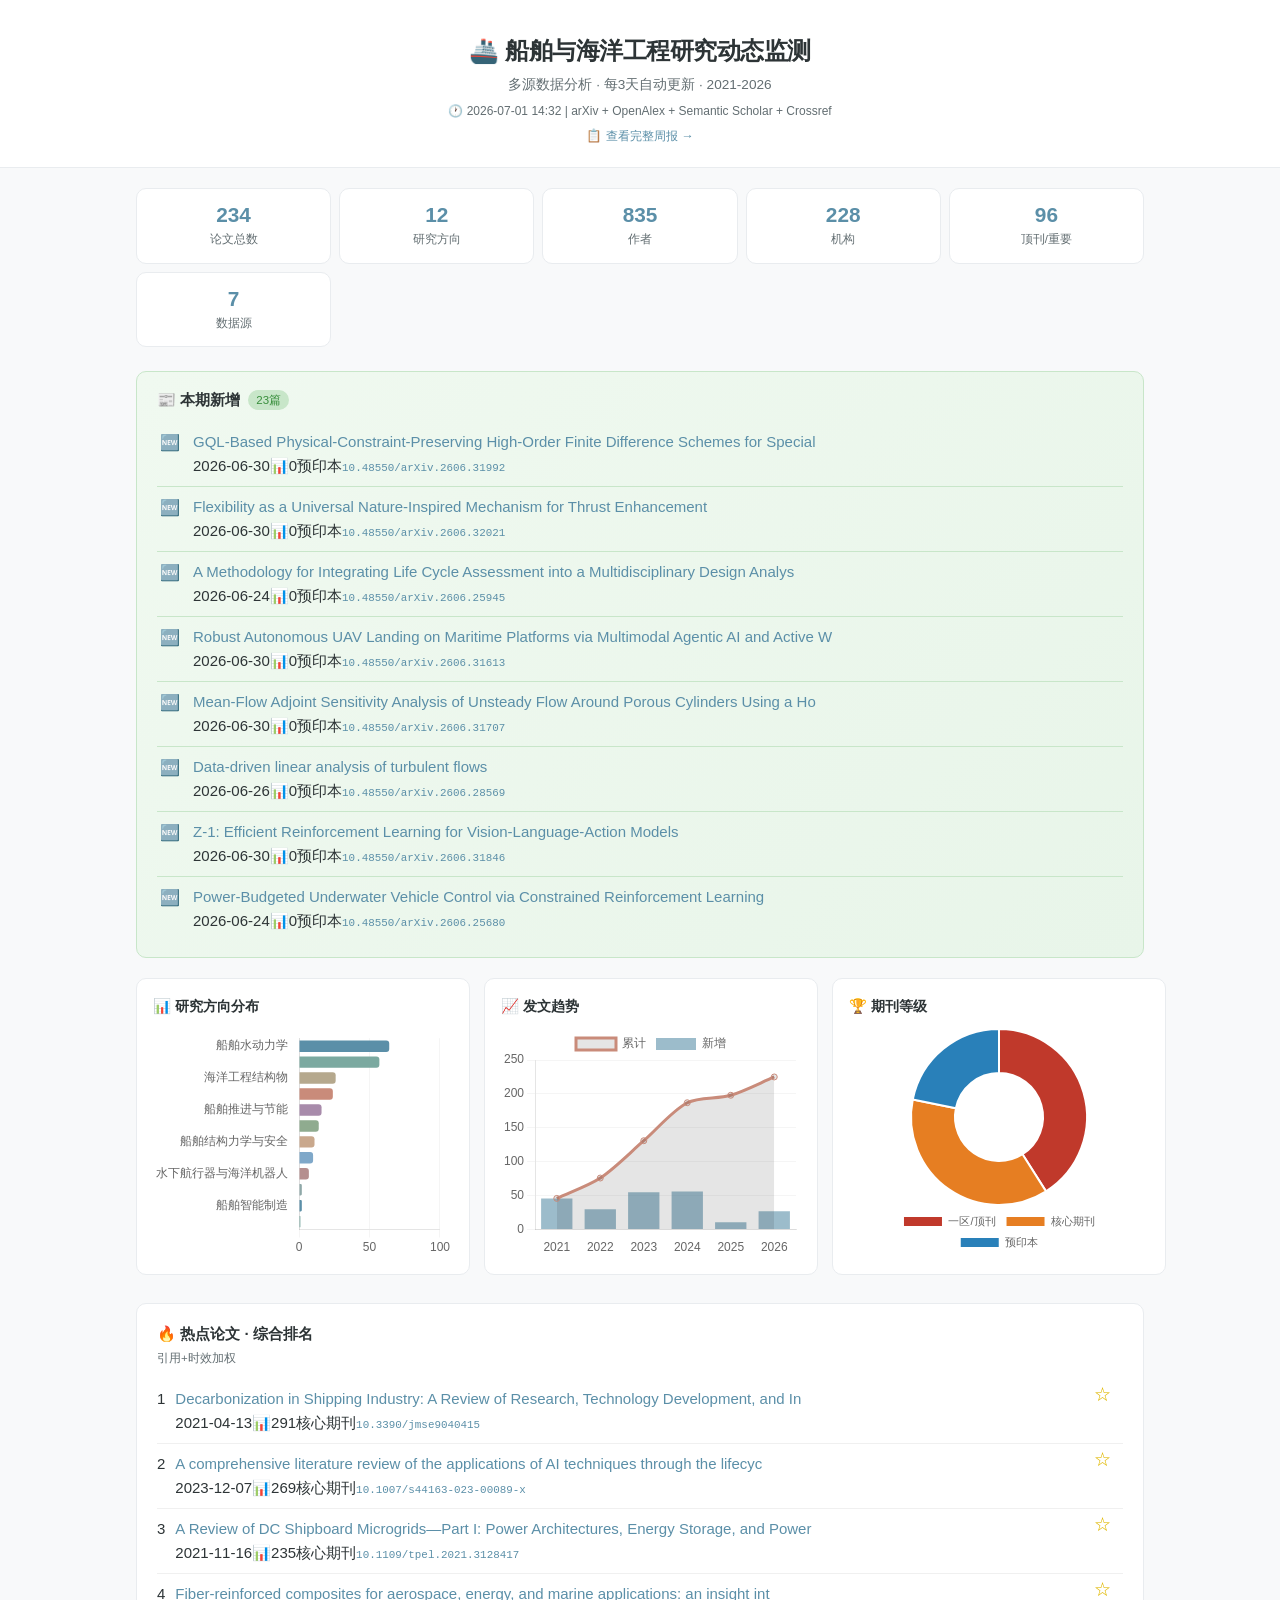
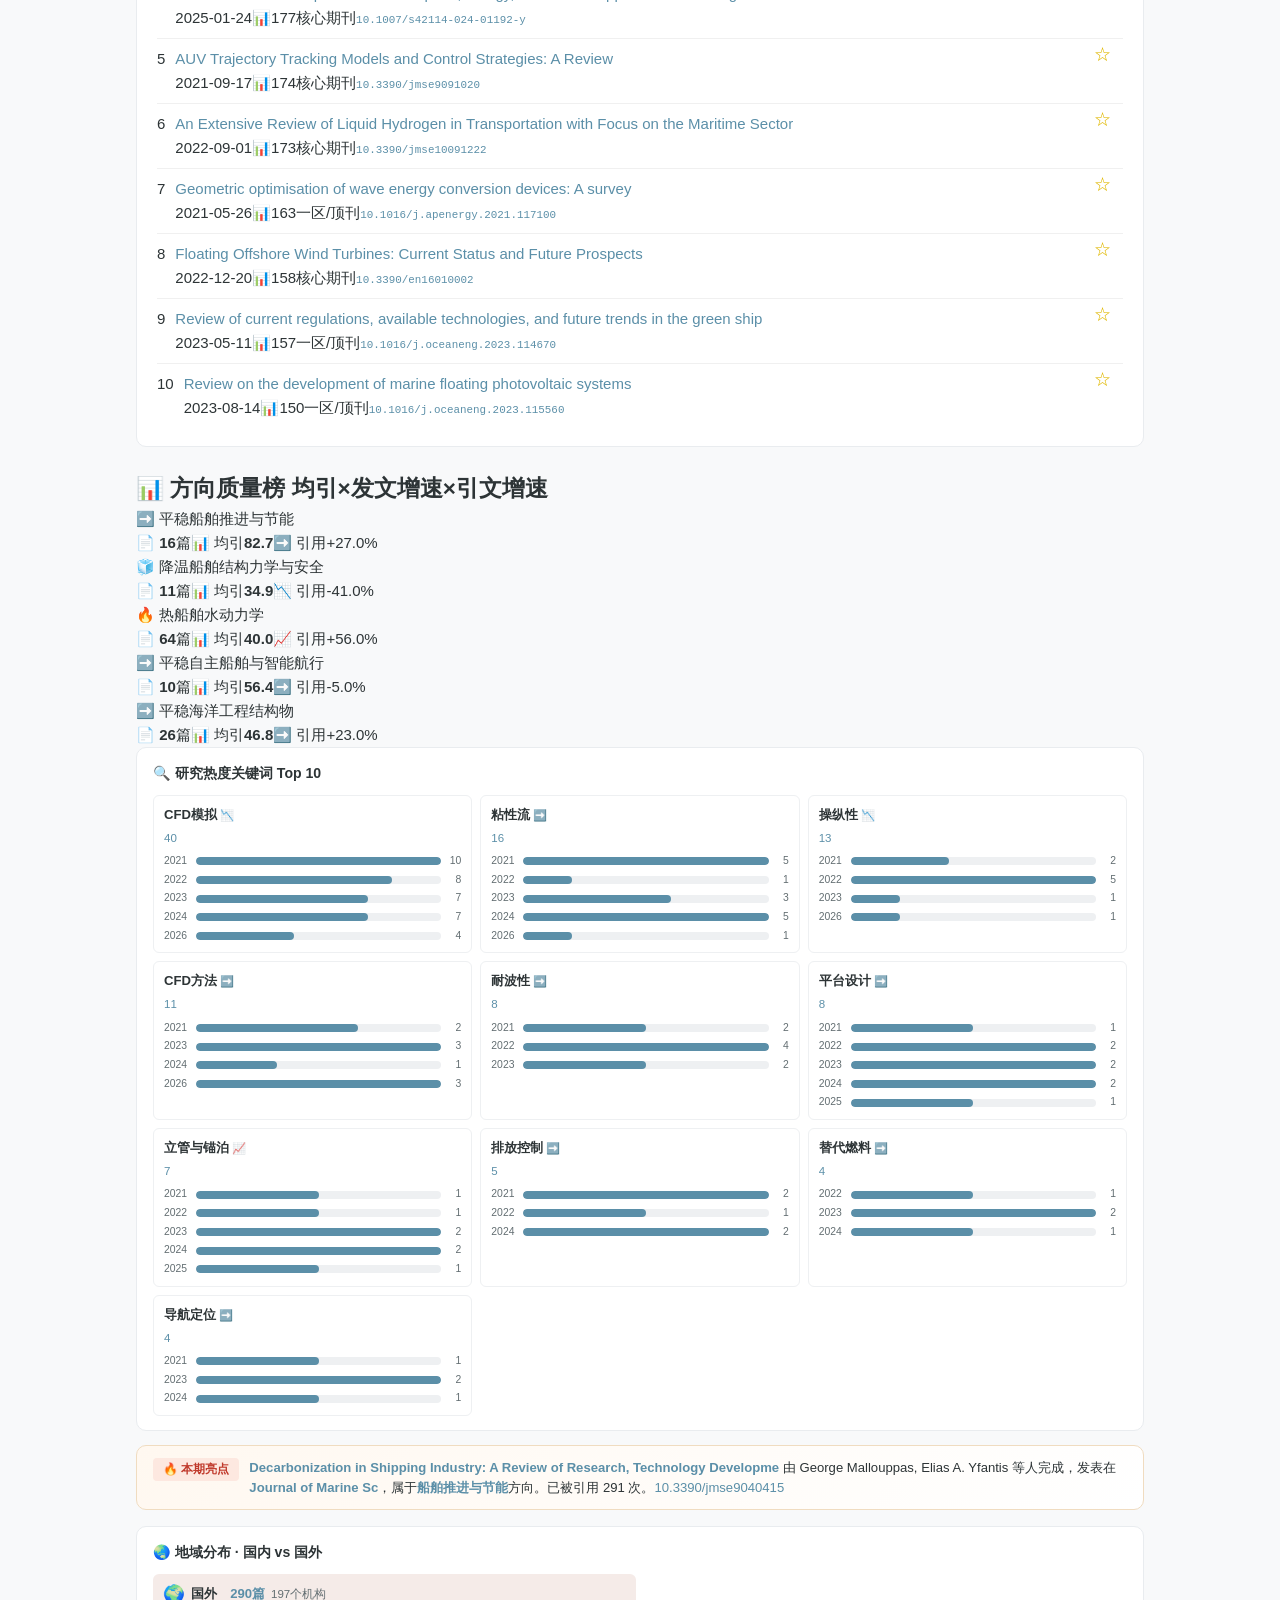
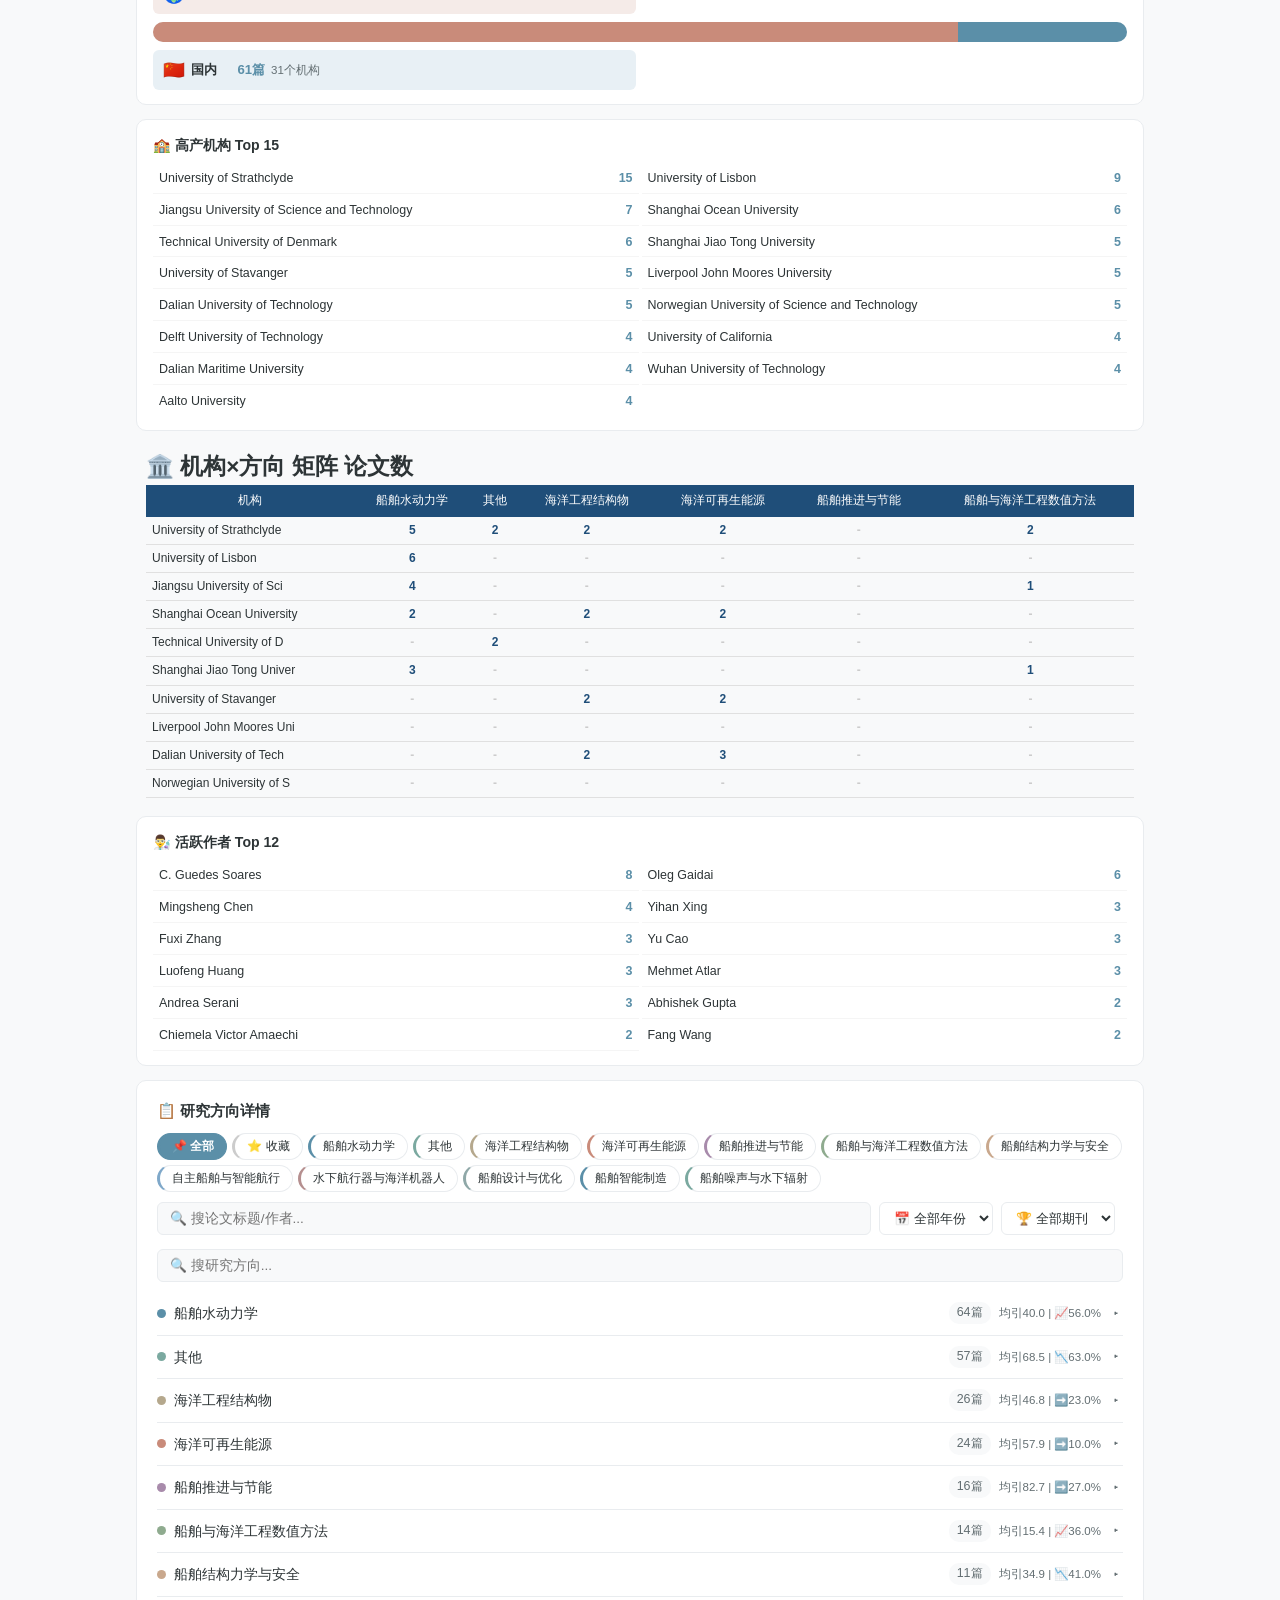
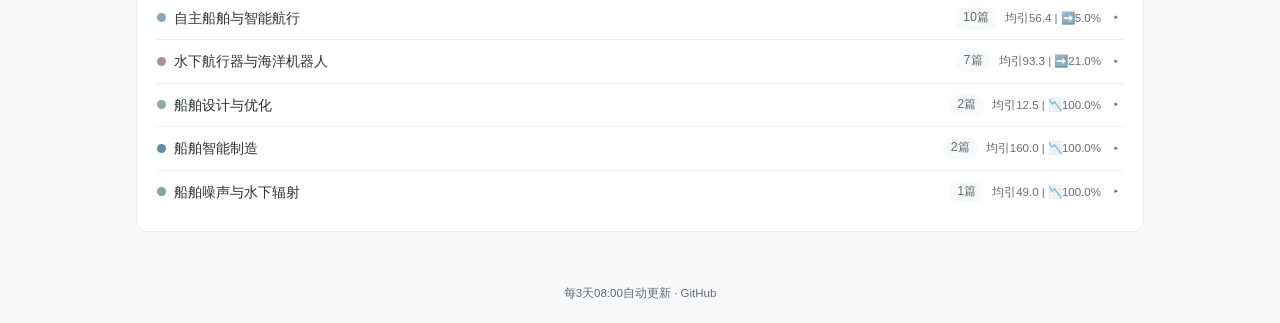
==== commit ab98e5c8: "deploy: source expansion + quality ranking + researcher search" ====
--- a/docs/index.html
+++ b/docs/index.html
@@ -10,7 +10,7 @@
 <header>
 <h1>🚢 船舶与海洋工程研究动态监测</h1>
 <p class="sub">多源数据分析 · 每3天自动更新 · 2021-2026</p>
-<p class="meta">🕐 2026-07-01 14:32 | arXiv + OpenAlex + Semantic Scholar</p>
+<p class="meta">🕐 2026-07-01 14:32 | arXiv + OpenAlex + Semantic Scholar + Crossref</p>
 <p style="text-align:center;font-size:.78rem;margin-top:6px"><a href="weekly.html">📋 查看完整周报 →</a></p>
 </header>
 <main>
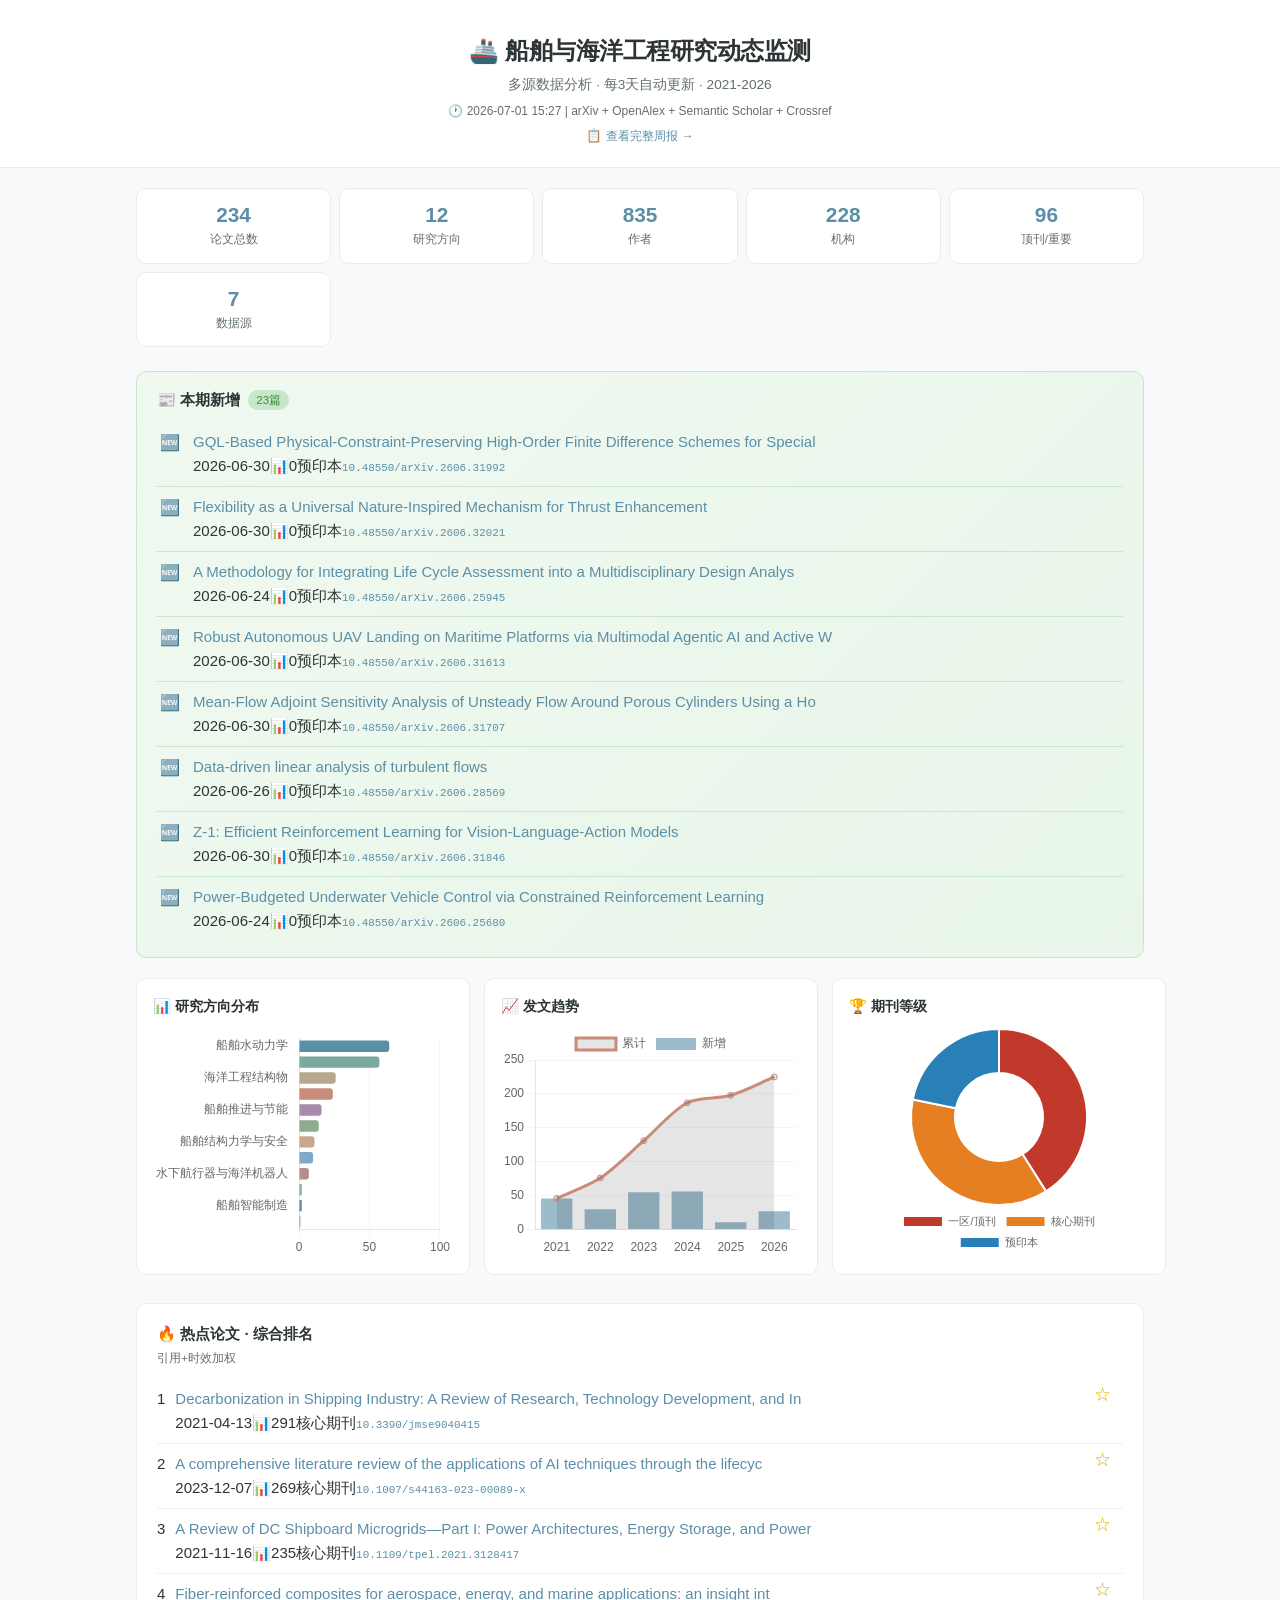
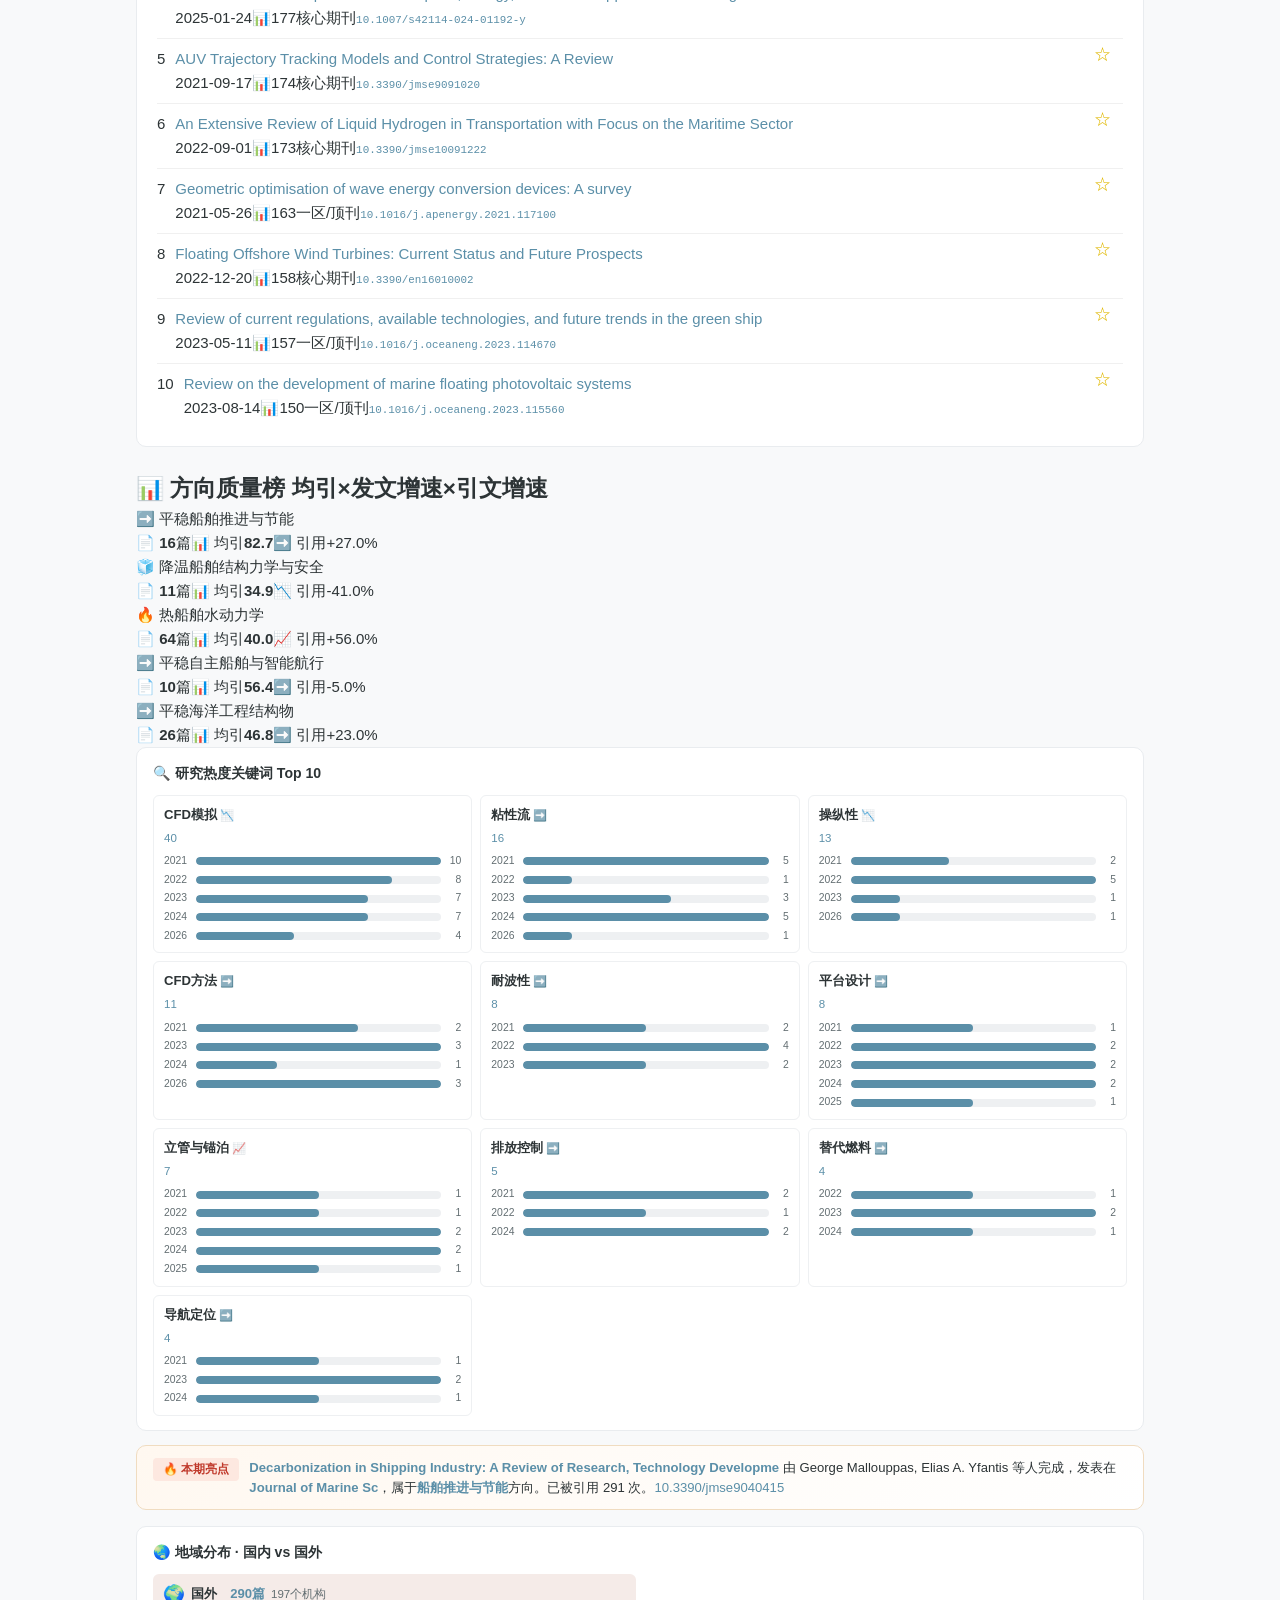
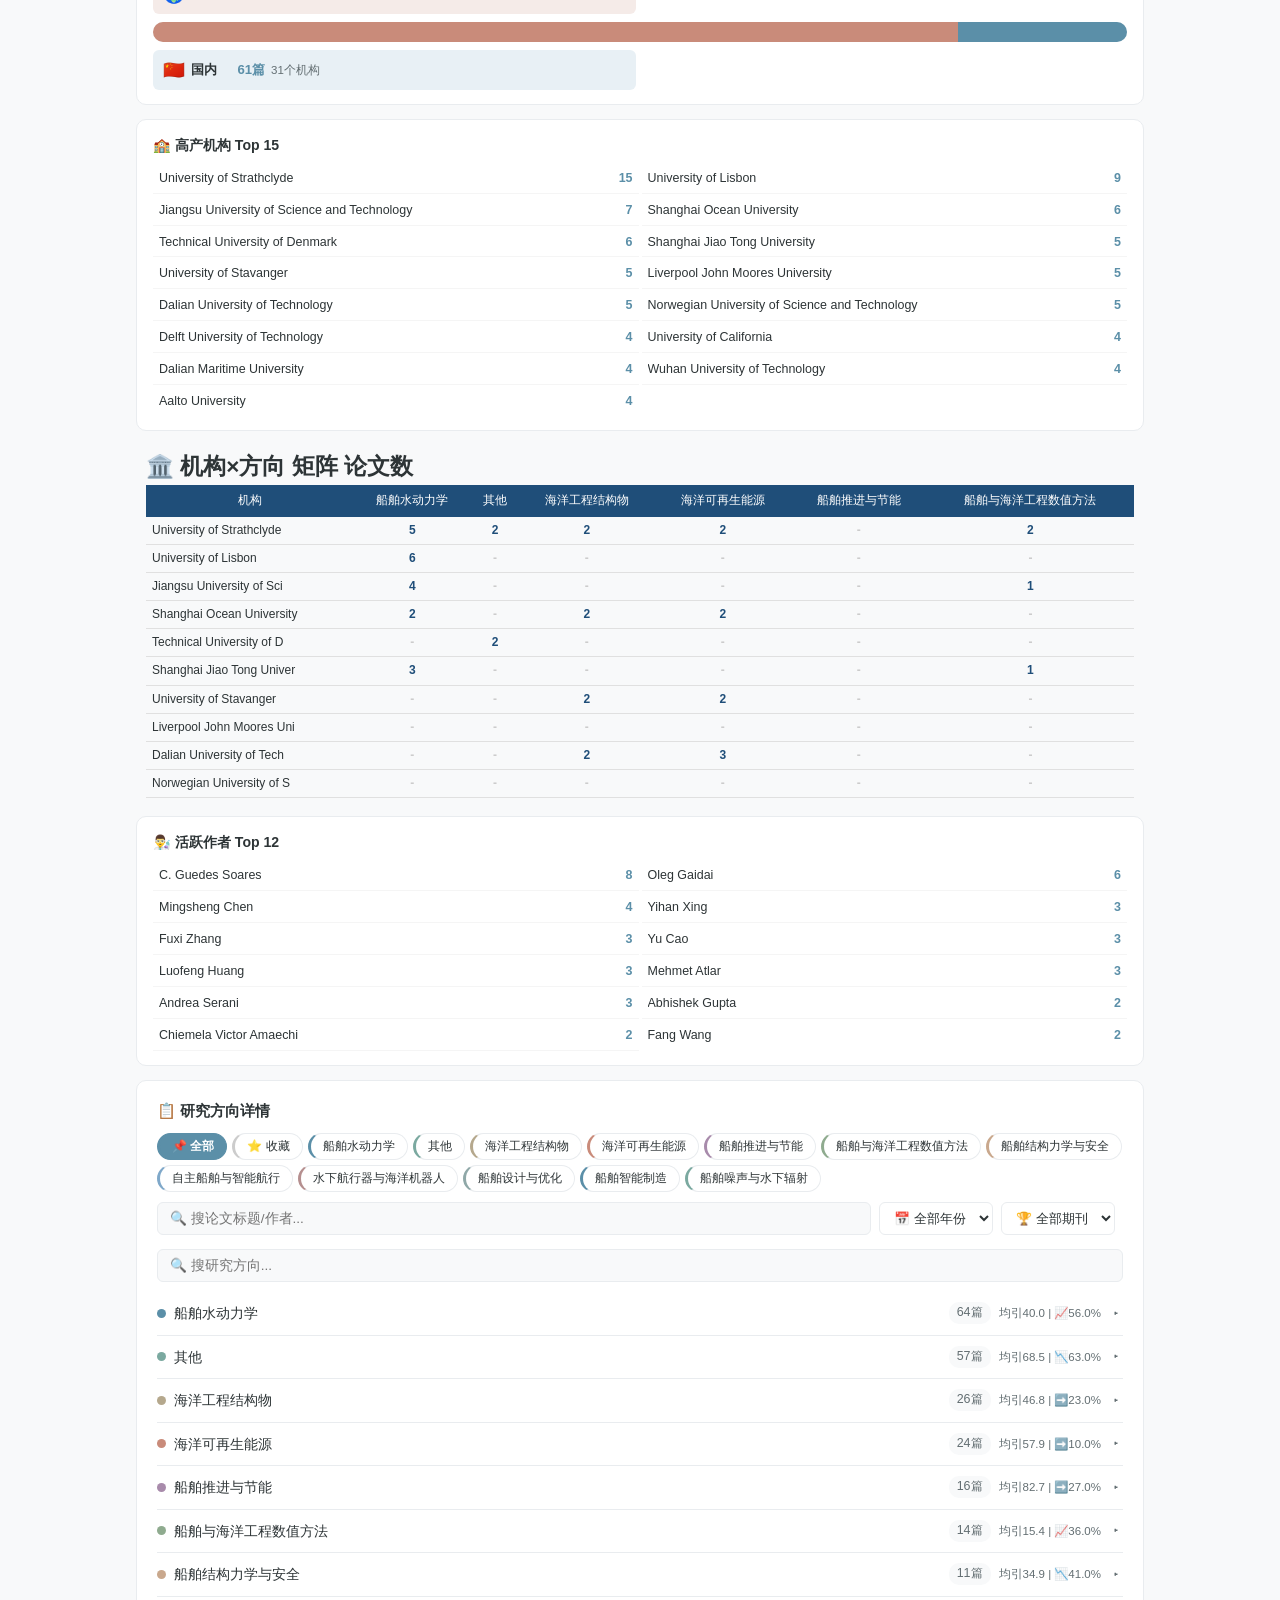
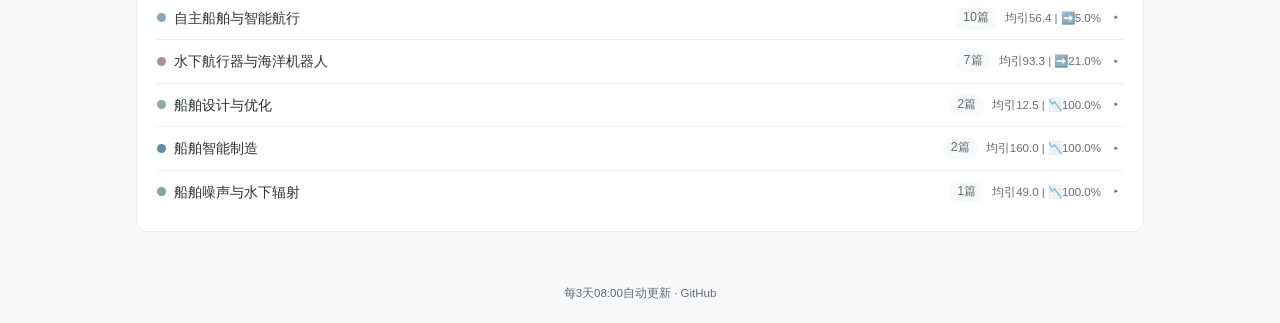
==== commit 338c67dc: "fix: Crossref API (keep code, disable in config)" ====
--- a/docs/index.html
+++ b/docs/index.html
@@ -10,7 +10,7 @@
 <header>
 <h1>🚢 船舶与海洋工程研究动态监测</h1>
 <p class="sub">多源数据分析 · 每3天自动更新 · 2021-2026</p>
-<p class="meta">🕐 2026-07-01 14:32 | arXiv + OpenAlex + Semantic Scholar + Crossref</p>
+<p class="meta">🕐 2026-07-01 15:27 | arXiv + OpenAlex + Semantic Scholar + Crossref</p>
 <p style="text-align:center;font-size:.78rem;margin-top:6px"><a href="weekly.html">📋 查看完整周报 →</a></p>
 </header>
 <main>
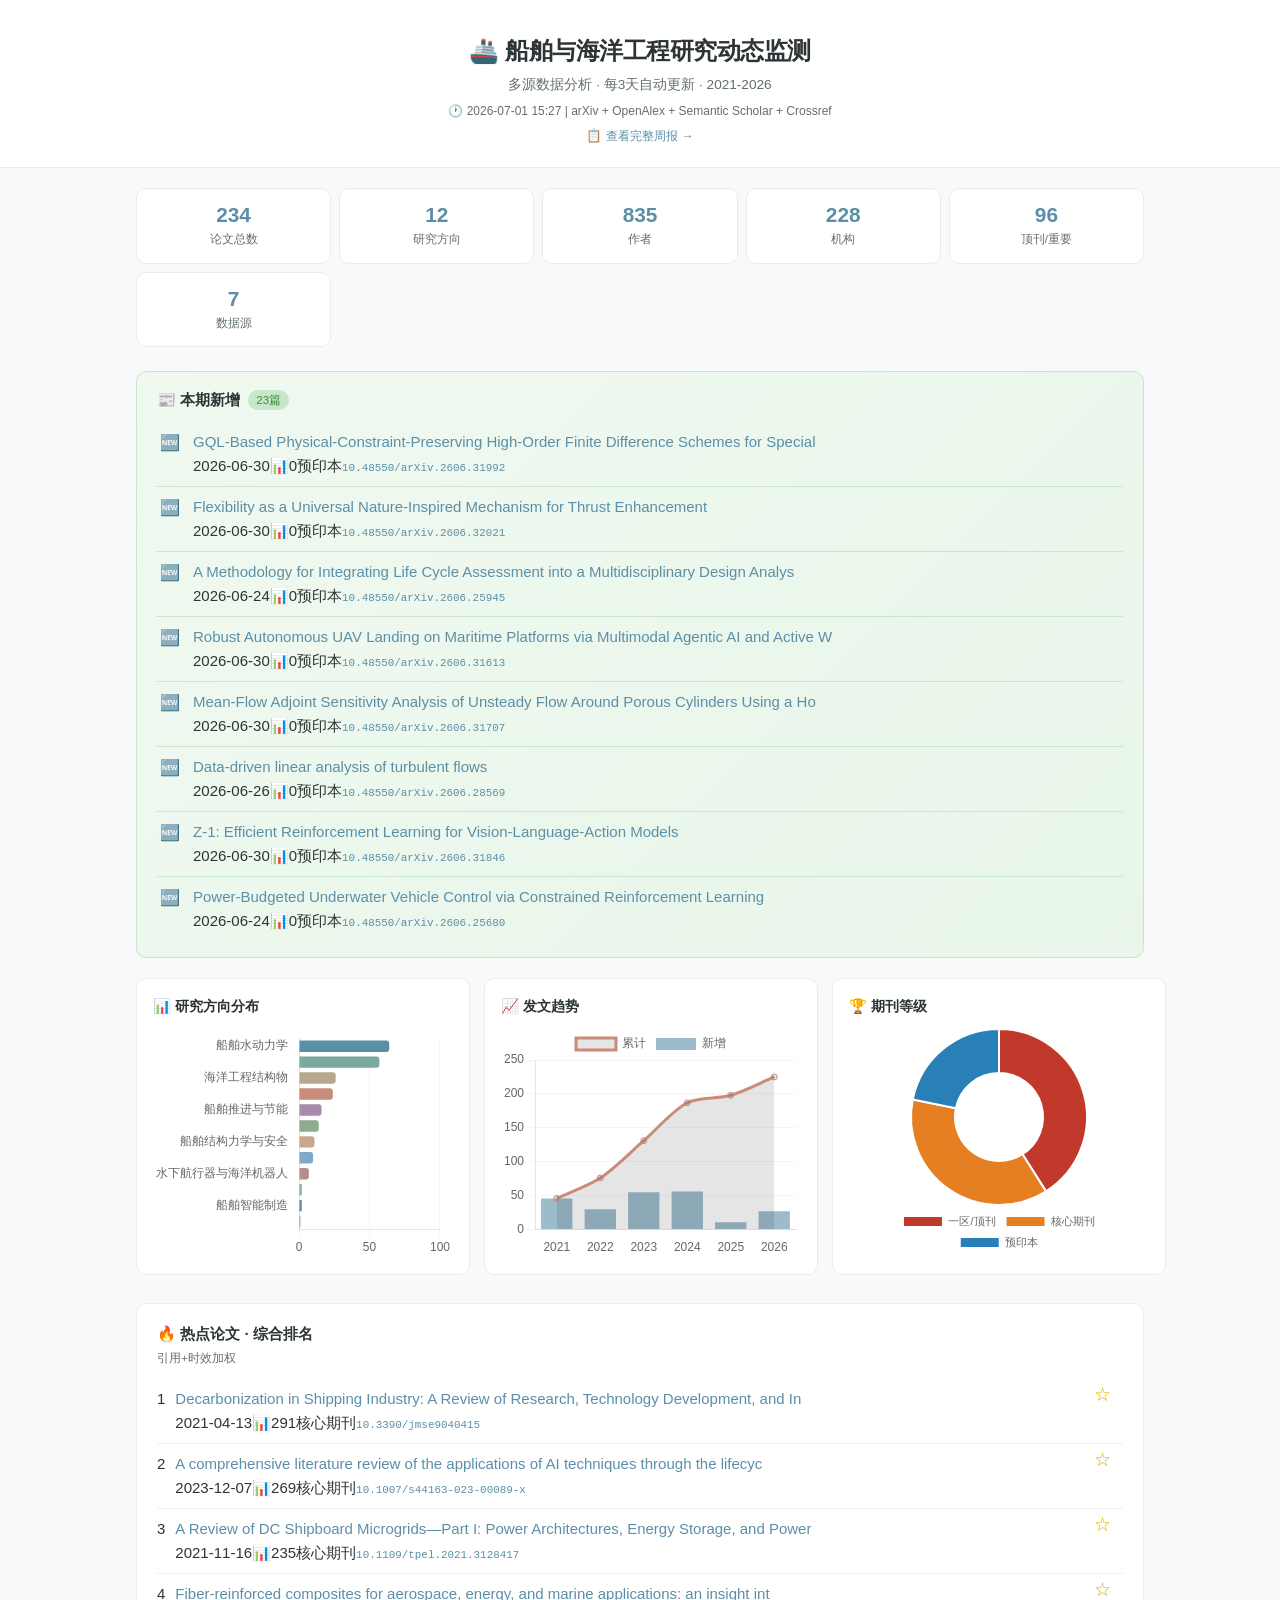
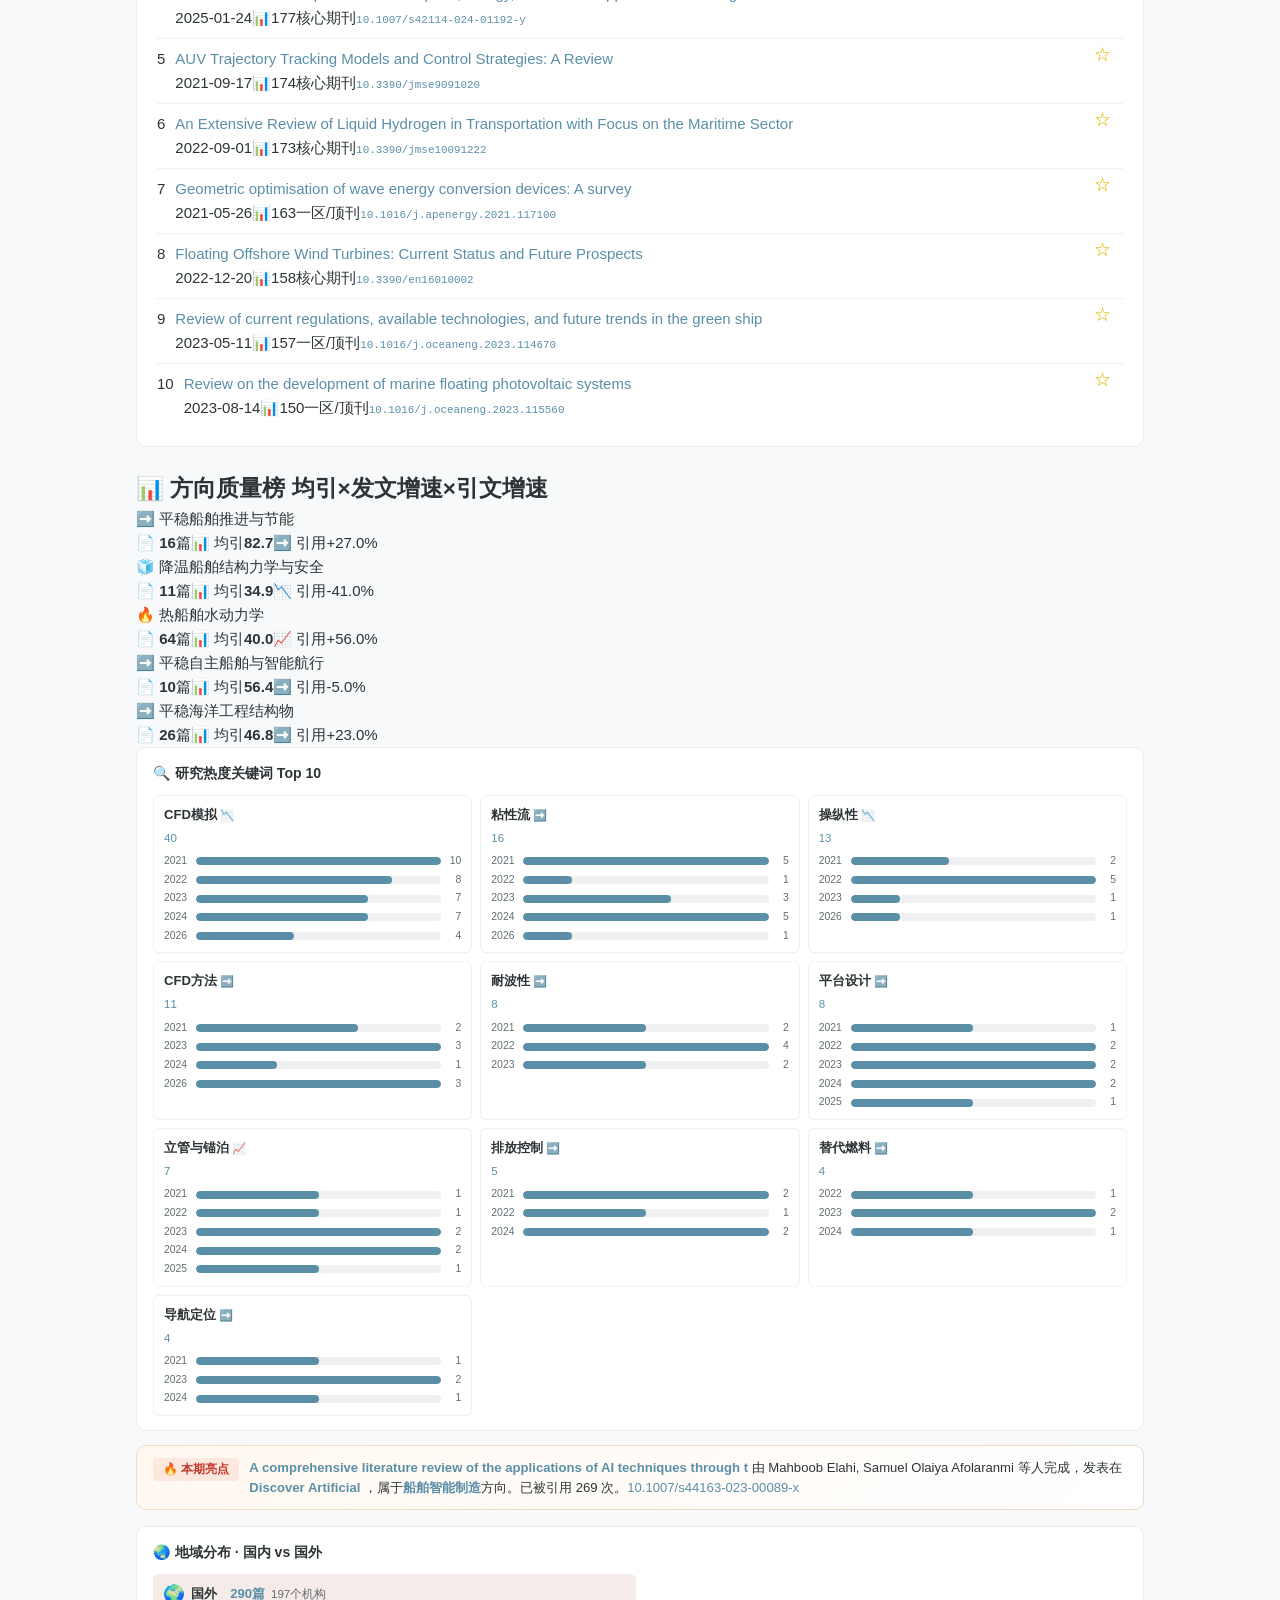
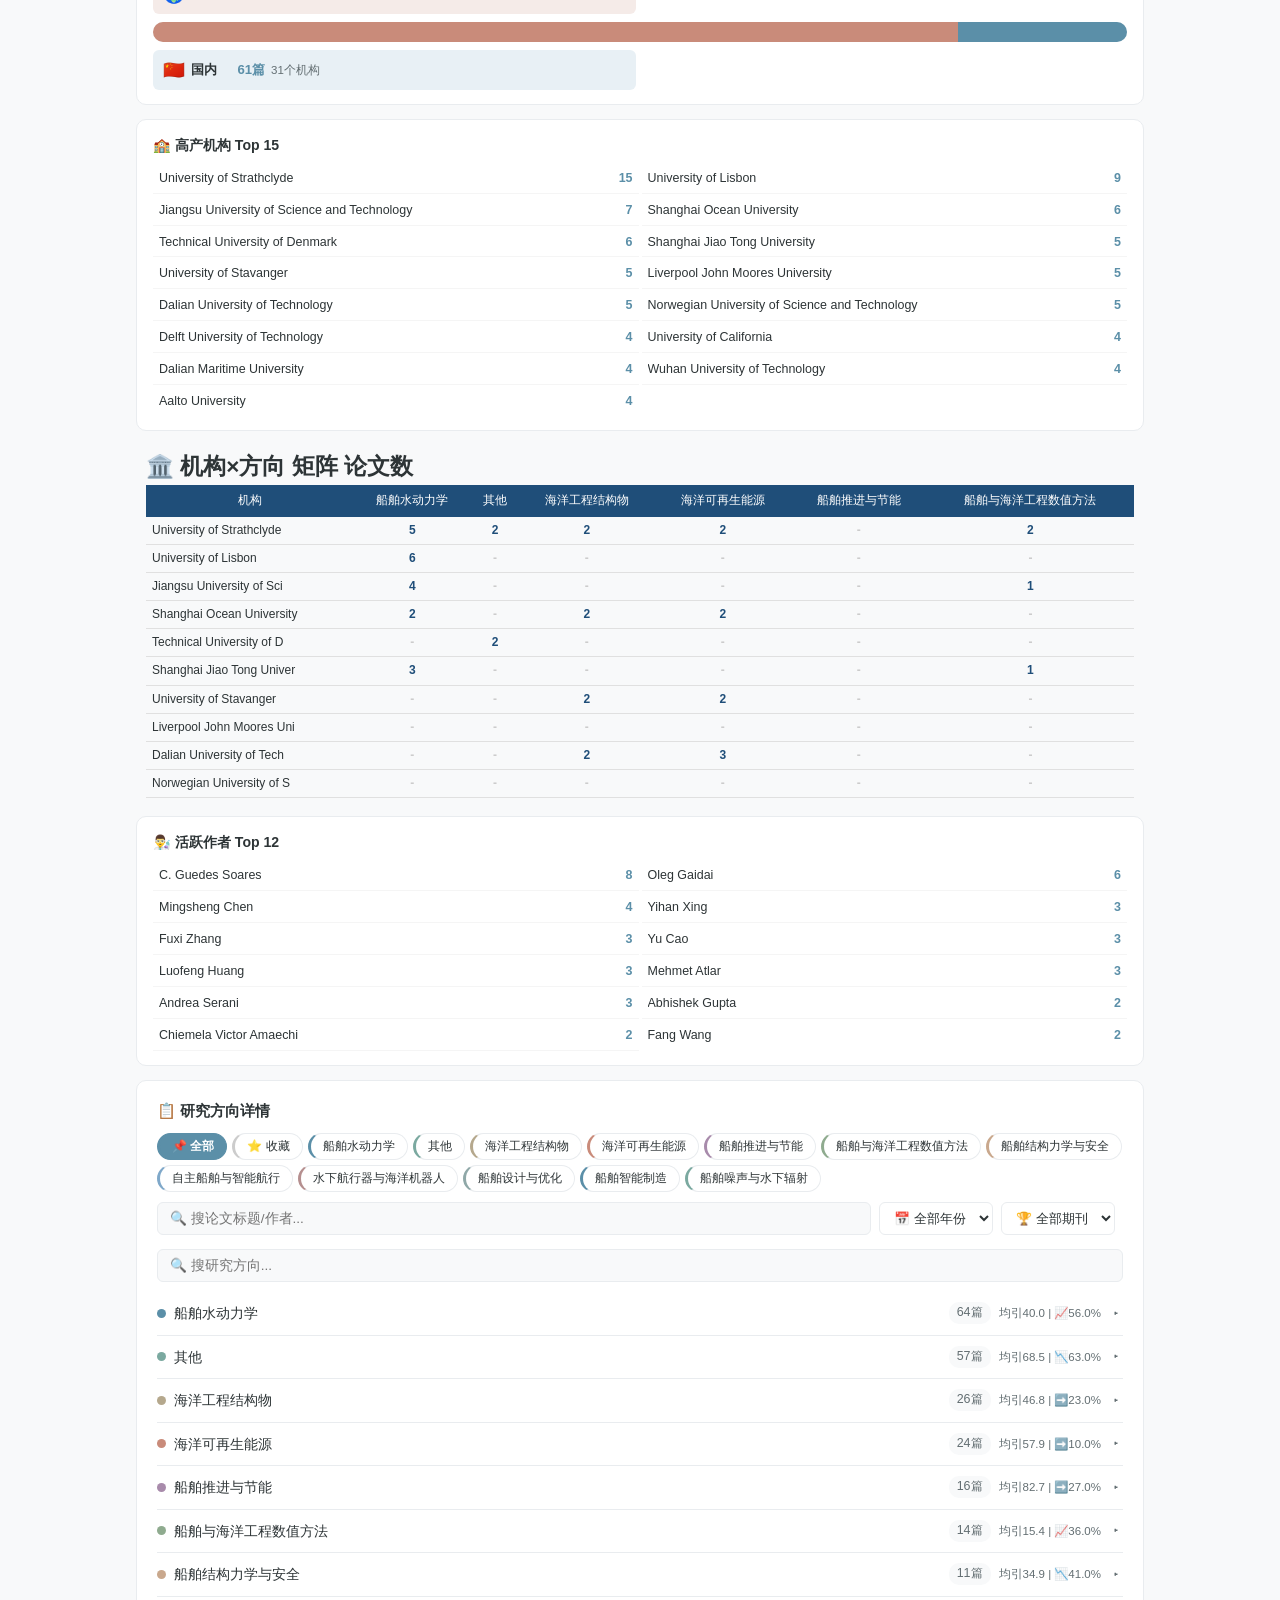
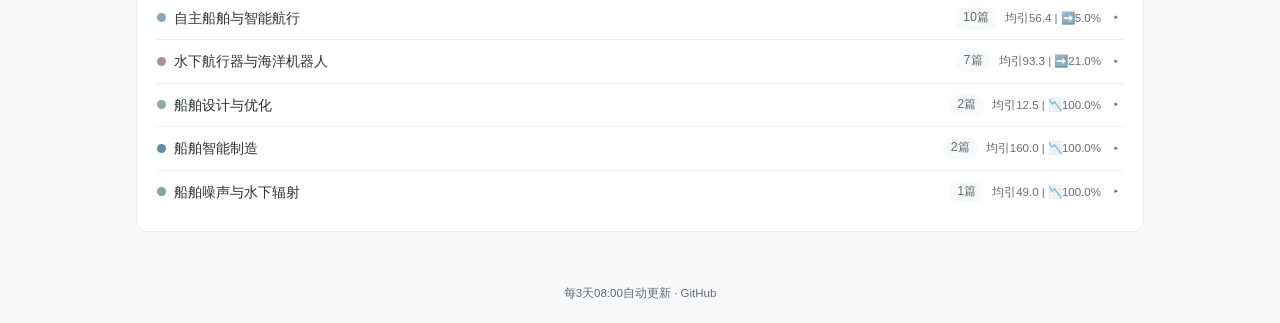
==== commit 65d91633: "fix: noise cleanup + recent highlight + paper type labels" ====
--- a/docs/index.html
+++ b/docs/index.html
@@ -24,7 +24,7 @@
 <section class="hot"><h2>🔥 热点论文 · 综合排名</h2><p class="hint">引用+时效加权</p><div class="hp" data-pid="https://doi.org/10.3390/jmse9040415"><span class="hp-n">1</span><button class="bm-btn" onclick="toggleBm(this)" title="收藏">☆</button><div class="hp-b"><div class="hp-t"><a href="https://doi.org/10.3390/jmse9040415" target="_blank">Decarbonization in Shipping Industry: A Review of Research, Technology Development, and In</a></div><div class="hp-m"><span>2021-04-13</span><span class="ci">📊291</span><span class="rk">核心期刊</span><a href="https://doi.org/10.3390/jmse9040415" class="doi" target="_blank">10.3390/jmse9040415</a></div></div></div><div class="hp" data-pid="https://doi.org/10.1007/s44163-023-00089-x"><span class="hp-n">2</span><button class="bm-btn" onclick="toggleBm(this)" title="收藏">☆</button><div class="hp-b"><div class="hp-t"><a href="https://doi.org/10.1007/s44163-023-00089-x" target="_blank">A comprehensive literature review of the applications of AI techniques through the lifecyc</a></div><div class="hp-m"><span>2023-12-07</span><span class="ci">📊269</span><span class="rk">核心期刊</span><a href="https://doi.org/10.1007/s44163-023-00089-x" class="doi" target="_blank">10.1007/s44163-023-00089-x</a></div></div></div><div class="hp" data-pid="https://doi.org/10.1109/tpel.2021.3128417"><span class="hp-n">3</span><button class="bm-btn" onclick="toggleBm(this)" title="收藏">☆</button><div class="hp-b"><div class="hp-t"><a href="https://doi.org/10.1109/tpel.2021.3128417" target="_blank">A Review of DC Shipboard Microgrids—Part I: Power Architectures, Energy Storage, and Power</a></div><div class="hp-m"><span>2021-11-16</span><span class="ci">📊235</span><span class="rk">核心期刊</span><a href="https://doi.org/10.1109/tpel.2021.3128417" class="doi" target="_blank">10.1109/tpel.2021.3128417</a></div></div></div><div class="hp" data-pid="https://doi.org/10.1007/s42114-024-01192-y"><span class="hp-n">4</span><button class="bm-btn" onclick="toggleBm(this)" title="收藏">☆</button><div class="hp-b"><div class="hp-t"><a href="https://doi.org/10.1007/s42114-024-01192-y" target="_blank">Fiber-reinforced composites for aerospace, energy, and marine applications: an insight int</a></div><div class="hp-m"><span>2025-01-24</span><span class="ci">📊177</span><span class="rk">核心期刊</span><a href="https://doi.org/10.1007/s42114-024-01192-y" class="doi" target="_blank">10.1007/s42114-024-01192-y</a></div></div></div><div class="hp" data-pid="https://doi.org/10.3390/jmse9091020"><span class="hp-n">5</span><button class="bm-btn" onclick="toggleBm(this)" title="收藏">☆</button><div class="hp-b"><div class="hp-t"><a href="https://doi.org/10.3390/jmse9091020" target="_blank">AUV Trajectory Tracking Models and Control Strategies: A Review</a></div><div class="hp-m"><span>2021-09-17</span><span class="ci">📊174</span><span class="rk">核心期刊</span><a href="https://doi.org/10.3390/jmse9091020" class="doi" target="_blank">10.3390/jmse9091020</a></div></div></div><div class="hp" data-pid="https://doi.org/10.3390/jmse10091222"><span class="hp-n">6</span><button class="bm-btn" onclick="toggleBm(this)" title="收藏">☆</button><div class="hp-b"><div class="hp-t"><a href="https://doi.org/10.3390/jmse10091222" target="_blank">An Extensive Review of Liquid Hydrogen in Transportation with Focus on the Maritime Sector</a></div><div class="hp-m"><span>2022-09-01</span><span class="ci">📊173</span><span class="rk">核心期刊</span><a href="https://doi.org/10.3390/jmse10091222" class="doi" target="_blank">10.3390/jmse10091222</a></div></div></div><div class="hp" data-pid="https://doi.org/10.1016/j.apenergy.2021.117100"><span class="hp-n">7</span><button class="bm-btn" onclick="toggleBm(this)" title="收藏">☆</button><div class="hp-b"><div class="hp-t"><a href="https://doi.org/10.1016/j.apenergy.2021.117100" target="_blank">Geometric optimisation of wave energy conversion devices: A survey</a></div><div class="hp-m"><span>2021-05-26</span><span class="ci">📊163</span><span class="rk">一区/顶刊</span><a href="https://doi.org/10.1016/j.apenergy.2021.117100" class="doi" target="_blank">10.1016/j.apenergy.2021.117100</a></div></div></div><div class="hp" data-pid="https://doi.org/10.3390/en16010002"><span class="hp-n">8</span><button class="bm-btn" onclick="toggleBm(this)" title="收藏">☆</button><div class="hp-b"><div class="hp-t"><a href="https://doi.org/10.3390/en16010002" target="_blank">Floating Offshore Wind Turbines: Current Status and Future Prospects</a></div><div class="hp-m"><span>2022-12-20</span><span class="ci">📊158</span><span class="rk">核心期刊</span><a href="https://doi.org/10.3390/en16010002" class="doi" target="_blank">10.3390/en16010002</a></div></div></div><div class="hp" data-pid="https://doi.org/10.1016/j.oceaneng.2023.114670"><span class="hp-n">9</span><button class="bm-btn" onclick="toggleBm(this)" title="收藏">☆</button><div class="hp-b"><div class="hp-t"><a href="https://doi.org/10.1016/j.oceaneng.2023.114670" target="_blank">Review of current regulations, available technologies, and future trends in the green ship</a></div><div class="hp-m"><span>2023-05-11</span><span class="ci">📊157</span><span class="rk">一区/顶刊</span><a href="https://doi.org/10.1016/j.oceaneng.2023.114670" class="doi" target="_blank">10.1016/j.oceaneng.2023.114670</a></div></div></div><div class="hp" data-pid="https://doi.org/10.1016/j.oceaneng.2023.115560"><span class="hp-n">10</span><button class="bm-btn" onclick="toggleBm(this)" title="收藏">☆</button><div class="hp-b"><div class="hp-t"><a href="https://doi.org/10.1016/j.oceaneng.2023.115560" target="_blank">Review on the development of marine floating photovoltaic systems</a></div><div class="hp-m"><span>2023-08-14</span><span class="ci">📊150</span><span class="rk">一区/顶刊</span><a href="https://doi.org/10.1016/j.oceaneng.2023.115560" class="doi" target="_blank">10.1016/j.oceaneng.2023.115560</a></div></div></div></section>
 <section class="quality-s"><h2>📊 方向质量榜 <span class="hint">均引×发文增速×引文增速</span></h2><div class="qi-grid"><div class="qi-item"><div class="qi-header"><span class="qp-badge q-flat">➡️ 平稳</span><span class="qi-name" onclick="searchDir('船舶推进与节能')">船舶推进与节能</span></div><div class="qi-body"><span class="qi-stat">📄 <b>16</b>篇</span><span class="qi-stat">📊 均引<b>82.7</b></span><span class="qi-stat">➡️ 引用+27.0%</span></div></div><div class="qi-item"><div class="qi-header"><span class="qp-badge q-cold">🧊 降温</span><span class="qi-name" onclick="searchDir('船舶结构力学与安全')">船舶结构力学与安全</span></div><div class="qi-body"><span class="qi-stat">📄 <b>11</b>篇</span><span class="qi-stat">📊 均引<b>34.9</b></span><span class="qi-stat">📉 引用-41.0%</span></div></div><div class="qi-item"><div class="qi-header"><span class="qp-badge q-hot">🔥 热</span><span class="qi-name" onclick="searchDir('船舶水动力学')">船舶水动力学</span></div><div class="qi-body"><span class="qi-stat">📄 <b>64</b>篇</span><span class="qi-stat">📊 均引<b>40.0</b></span><span class="qi-stat">📈 引用+56.0%</span></div></div><div class="qi-item"><div class="qi-header"><span class="qp-badge q-flat">➡️ 平稳</span><span class="qi-name" onclick="searchDir('自主船舶与智能航行')">自主船舶与智能航行</span></div><div class="qi-body"><span class="qi-stat">📄 <b>10</b>篇</span><span class="qi-stat">📊 均引<b>56.4</b></span><span class="qi-stat">➡️ 引用-5.0%</span></div></div><div class="qi-item"><div class="qi-header"><span class="qp-badge q-flat">➡️ 平稳</span><span class="qi-name" onclick="searchDir('海洋工程结构物')">海洋工程结构物</span></div><div class="qi-body"><span class="qi-stat">📄 <b>26</b>篇</span><span class="qi-stat">📊 均引<b>46.8</b></span><span class="qi-stat">➡️ 引用+23.0%</span></div></div></div></section>
 <section class="kw-section"><h2>🔍 研究热度关键词 Top 10</h2><div class="kw-grid"><div class="kw-item"><div class="kw-name">CFD模拟<span class="gr-down">📉</span></div><div class="kw-count">40</div><div class="kw-trend"><div class="kw-bar"><span class="kw-y">2021</span><div class="kw-fill-w"><div class="kw-fill" style="width:100%"></div></div><span class="kw-c">10</span></div><div class="kw-bar"><span class="kw-y">2022</span><div class="kw-fill-w"><div class="kw-fill" style="width:80%"></div></div><span class="kw-c">8</span></div><div class="kw-bar"><span class="kw-y">2023</span><div class="kw-fill-w"><div class="kw-fill" style="width:70%"></div></div><span class="kw-c">7</span></div><div class="kw-bar"><span class="kw-y">2024</span><div class="kw-fill-w"><div class="kw-fill" style="width:70%"></div></div><span class="kw-c">7</span></div><div class="kw-bar"><span class="kw-y">2026</span><div class="kw-fill-w"><div class="kw-fill" style="width:40%"></div></div><span class="kw-c">4</span></div></div></div><div class="kw-item"><div class="kw-name">粘性流<span class="gr-flat">➡️</span></div><div class="kw-count">16</div><div class="kw-trend"><div class="kw-bar"><span class="kw-y">2021</span><div class="kw-fill-w"><div class="kw-fill" style="width:100%"></div></div><span class="kw-c">5</span></div><div class="kw-bar"><span class="kw-y">2022</span><div class="kw-fill-w"><div class="kw-fill" style="width:20%"></div></div><span class="kw-c">1</span></div><div class="kw-bar"><span class="kw-y">2023</span><div class="kw-fill-w"><div class="kw-fill" style="width:60%"></div></div><span class="kw-c">3</span></div><div class="kw-bar"><span class="kw-y">2024</span><div class="kw-fill-w"><div class="kw-fill" style="width:100%"></div></div><span class="kw-c">5</span></div><div class="kw-bar"><span class="kw-y">2026</span><div class="kw-fill-w"><div class="kw-fill" style="width:20%"></div></div><span class="kw-c">1</span></div></div></div><div class="kw-item"><div class="kw-name">操纵性<span class="gr-down">📉</span></div><div class="kw-count">13</div><div class="kw-trend"><div class="kw-bar"><span class="kw-y">2021</span><div class="kw-fill-w"><div class="kw-fill" style="width:40%"></div></div><span class="kw-c">2</span></div><div class="kw-bar"><span class="kw-y">2022</span><div class="kw-fill-w"><div class="kw-fill" style="width:100%"></div></div><span class="kw-c">5</span></div><div class="kw-bar"><span class="kw-y">2023</span><div class="kw-fill-w"><div class="kw-fill" style="width:20%"></div></div><span class="kw-c">1</span></div><div class="kw-bar"><span class="kw-y">2026</span><div class="kw-fill-w"><div class="kw-fill" style="width:20%"></div></div><span class="kw-c">1</span></div></div></div><div class="kw-item"><div class="kw-name">CFD方法<span class="gr-flat">➡️</span></div><div class="kw-count">11</div><div class="kw-trend"><div class="kw-bar"><span class="kw-y">2021</span><div class="kw-fill-w"><div class="kw-fill" style="width:66%"></div></div><span class="kw-c">2</span></div><div class="kw-bar"><span class="kw-y">2023</span><div class="kw-fill-w"><div class="kw-fill" style="width:100%"></div></div><span class="kw-c">3</span></div><div class="kw-bar"><span class="kw-y">2024</span><div class="kw-fill-w"><div class="kw-fill" style="width:33%"></div></div><span class="kw-c">1</span></div><div class="kw-bar"><span class="kw-y">2026</span><div class="kw-fill-w"><div class="kw-fill" style="width:100%"></div></div><span class="kw-c">3</span></div></div></div><div class="kw-item"><div class="kw-name">耐波性<span class="gr-flat">➡️</span></div><div class="kw-count">8</div><div class="kw-trend"><div class="kw-bar"><span class="kw-y">2021</span><div class="kw-fill-w"><div class="kw-fill" style="width:50%"></div></div><span class="kw-c">2</span></div><div class="kw-bar"><span class="kw-y">2022</span><div class="kw-fill-w"><div class="kw-fill" style="width:100%"></div></div><span class="kw-c">4</span></div><div class="kw-bar"><span class="kw-y">2023</span><div class="kw-fill-w"><div class="kw-fill" style="width:50%"></div></div><span class="kw-c">2</span></div></div></div><div class="kw-item"><div class="kw-name">平台设计<span class="gr-flat">➡️</span></div><div class="kw-count">8</div><div class="kw-trend"><div class="kw-bar"><span class="kw-y">2021</span><div class="kw-fill-w"><div class="kw-fill" style="width:50%"></div></div><span class="kw-c">1</span></div><div class="kw-bar"><span class="kw-y">2022</span><div class="kw-fill-w"><div class="kw-fill" style="width:100%"></div></div><span class="kw-c">2</span></div><div class="kw-bar"><span class="kw-y">2023</span><div class="kw-fill-w"><div class="kw-fill" style="width:100%"></div></div><span class="kw-c">2</span></div><div class="kw-bar"><span class="kw-y">2024</span><div class="kw-fill-w"><div class="kw-fill" style="width:100%"></div></div><span class="kw-c">2</span></div><div class="kw-bar"><span class="kw-y">2025</span><div class="kw-fill-w"><div class="kw-fill" style="width:50%"></div></div><span class="kw-c">1</span></div></div></div><div class="kw-item"><div class="kw-name">立管与锚泊<span class="gr-up">📈</span></div><div class="kw-count">7</div><div class="kw-trend"><div class="kw-bar"><span class="kw-y">2021</span><div class="kw-fill-w"><div class="kw-fill" style="width:50%"></div></div><span class="kw-c">1</span></div><div class="kw-bar"><span class="kw-y">2022</span><div class="kw-fill-w"><div class="kw-fill" style="width:50%"></div></div><span class="kw-c">1</span></div><div class="kw-bar"><span class="kw-y">2023</span><div class="kw-fill-w"><div class="kw-fill" style="width:100%"></div></div><span class="kw-c">2</span></div><div class="kw-bar"><span class="kw-y">2024</span><div class="kw-fill-w"><div class="kw-fill" style="width:100%"></div></div><span class="kw-c">2</span></div><div class="kw-bar"><span class="kw-y">2025</span><div class="kw-fill-w"><div class="kw-fill" style="width:50%"></div></div><span class="kw-c">1</span></div></div></div><div class="kw-item"><div class="kw-name">排放控制<span class="gr-flat">➡️</span></div><div class="kw-count">5</div><div class="kw-trend"><div class="kw-bar"><span class="kw-y">2021</span><div class="kw-fill-w"><div class="kw-fill" style="width:100%"></div></div><span class="kw-c">2</span></div><div class="kw-bar"><span class="kw-y">2022</span><div class="kw-fill-w"><div class="kw-fill" style="width:50%"></div></div><span class="kw-c">1</span></div><div class="kw-bar"><span class="kw-y">2024</span><div class="kw-fill-w"><div class="kw-fill" style="width:100%"></div></div><span class="kw-c">2</span></div></div></div><div class="kw-item"><div class="kw-name">替代燃料<span class="gr-flat">➡️</span></div><div class="kw-count">4</div><div class="kw-trend"><div class="kw-bar"><span class="kw-y">2022</span><div class="kw-fill-w"><div class="kw-fill" style="width:50%"></div></div><span class="kw-c">1</span></div><div class="kw-bar"><span class="kw-y">2023</span><div class="kw-fill-w"><div class="kw-fill" style="width:100%"></div></div><span class="kw-c">2</span></div><div class="kw-bar"><span class="kw-y">2024</span><div class="kw-fill-w"><div class="kw-fill" style="width:50%"></div></div><span class="kw-c">1</span></div></div></div><div class="kw-item"><div class="kw-name">导航定位<span class="gr-flat">➡️</span></div><div class="kw-count">4</div><div class="kw-trend"><div class="kw-bar"><span class="kw-y">2021</span><div class="kw-fill-w"><div class="kw-fill" style="width:50%"></div></div><span class="kw-c">1</span></div><div class="kw-bar"><span class="kw-y">2023</span><div class="kw-fill-w"><div class="kw-fill" style="width:100%"></div></div><span class="kw-c">2</span></div><div class="kw-bar"><span class="kw-y">2024</span><div class="kw-fill-w"><div class="kw-fill" style="width:50%"></div></div><span class="kw-c">1</span></div></div></div></div></section>
-<div class="hl"><span class="hl-badge">🔥 本期亮点</span><span class="hl-txt"><b><a href="https://doi.org/10.3390/jmse9040415" target="_blank">Decarbonization in Shipping Industry: A Review of Research, Technology Developme</a></b> 由 George Mallouppas, Elias A. Yfantis 等人完成，发表在 <b>Journal of Marine Sc</b>，属于<b>船舶推进与节能</b>方向。已被引用 291 次。<a href="https://doi.org/10.3390/jmse9040415">10.3390/jmse9040415</a></span></div>
+<div class="hl"><span class="hl-badge">🔥 本期亮点</span><span class="hl-txt"><b><a href="https://doi.org/10.1007/s44163-023-00089-x" target="_blank">A comprehensive literature review of the applications of AI techniques through t</a></b> 由 Mahboob Elahi, Samuel Olaiya Afolaranmi 等人完成，发表在 <b>Discover Artificial </b>，属于<b>船舶智能制造</b>方向。已被引用 269 次。<a href="https://doi.org/10.1007/s44163-023-00089-x">10.1007/s44163-023-00089-x</a></span></div>
 <section class="country-s"><h2>🌏 地域分布 · 国内 vs 国外</h2><div class="country-grid"><div class="cg-item intl"><span class="cg-flag">🌍</span><span class="cg-name">国外</span><span class="cg-count">290篇</span><span class="cg-insts">197个机构</span></div><div class="country-bar-inner"><div class="cbar intl" style="width:100.0%"></div><div class="cbar cn" style="width:21.0%"></div></div><div class="cg-item cn"><span class="cg-flag">🇨🇳</span><span class="cg-name">国内</span><span class="cg-count">61篇</span><span class="cg-insts">31个机构</span></div></div></section>
 <section class="ai-s"><h2>🏫 高产机构 Top 15</h2><div class="ai-l"><div class="ai-item"><a href="#" onclick="searchBy('University of Strathclyde');return false" class="ai-name">University of Strathclyde</a><span class="ai-count">15</span></div>
 <div class="ai-item"><a href="#" onclick="searchBy('University of Lisbon');return false" class="ai-name">University of Lisbon</a><span class="ai-count">9</span></div>
@@ -68,7 +68,7 @@
 <div id="fs" class="filter-summary" style="display:none"></div>
 <div id="fr" class="filter-results"></div>
 <div class="tf"><input type="text" id="ts" placeholder="🔍 搜研究方向..." oninput="ft()"></div>
-<div class="ts"><div class="th" onclick="tt(this)"><span class="dot" style="background:#5B8FA8"></span><span class="tn">船舶水动力学</span><span class="tc">64篇</span><span class="ti">均引40.0 | 📈56.0%</span><span class="tic">▸</span></div><div class="tb" style="display:none"><div class="pi" data-pid="https://doi.org/10.1109/tpel.2021.3128417" data-year="2021" data-jrank="核心期刊"><div class="pi-t"><button class="bm-btn" onclick="toggleBm(this)" title="收藏">☆</button> <a href="https://doi.org/10.1109/tpel.2021.3128417" target="_blank">A Review of DC Shipboard Microgrids—Part I: Power Architectures, Energy Storage,</a></div><div class="pi-m"><span>2021-11-16</span><span><a href="#" onclick="searchBy('Luona Xu');return false" clas</span><span class="sk">#CFD模拟</span><span class="ci">📊235</span><span class="inst">🏛️ <a href="#" onclick="searchBy('King Abdulaziz University');return false" class="au-link">King Abdulaziz University</a></span><a href="https://doi.org/10.1109/tpel.2021.3128417" class="doi">📎10.1109/tpel.2021.3128417</a></div></div><div class="pi" data-pid="https://doi.org/10.1007/s42114-024-01192-y" data-year="2025" data-jrank="核心期刊"><div class="pi-t"><button class="bm-btn" onclick="toggleBm(this)" title="收藏">☆</button> <a href="https://doi.org/10.1007/s42114-024-01192-y" target="_blank">Fiber-reinforced composites for aerospace, energy, and marine applications: an i</a></div><div class="pi-m"><span>2025-01-24</span><span><a href="#" onclick="searchBy('Abdulhammed K. Hamzat');retur</span><span class="ci">📊177</span><span class="inst">🏛️ <a href="#" onclick="searchBy('Wichita State University');return false" class="au-link">Wichita State University</a></span><a href="https://doi.org/10.1007/s42114-024-01192-y" class="doi">📎10.1007/s42114-024-01192-</a></div></div><div class="pi" data-pid="https://doi.org/10.3390/jmse10091222" data-year="2022" data-jrank="核心期刊"><div class="pi-t"><button class="bm-btn" onclick="toggleBm(this)" title="收藏">☆</button> <a href="https://doi.org/10.3390/jmse10091222" target="_blank">An Extensive Review of Liquid Hydrogen in Transportation with Focus on the Marit</a></div><div class="pi-m"><span>2022-09-01</span><span><a href="#" onclick="searchBy('Federico Ustolin');return fal</span><span class="sk">#粘性流#CFD模拟</span><span class="ci">📊173</span><span class="inst">🏛️ <a href="#" onclick="searchBy('Norwegian University of Science and');return false" class="au-link">Norwegian University of Science and</a></span><a href="https://doi.org/10.3390/jmse10091222" class="doi">📎10.3390/jmse10091222</a></div></div><div class="pi" data-pid="https://doi.org/10.1016/j.oceaneng.2023.114670" data-year="2023" data-jrank="一区/顶刊"><div class="pi-t"><button class="bm-btn" onclick="toggleBm(this)" title="收藏">☆</button> <a href="https://doi.org/10.1016/j.oceaneng.2023.114670" target="_blank">Review of current regulations, available technologies, and future trends in the </a></div><div class="pi-m"><span>2023-05-11</span><span><a href="#" onclick="searchBy('Mina Tadros');return false" c</span><span class="sk">#粘性流#CFD模拟</span><span class="ci">📊157</span><span class="inst">🏛️ <a href="#" onclick="searchBy('Alexandria University');return false" class="au-link">Alexandria University</a></span><a href="https://doi.org/10.1016/j.oceaneng.2023.114670" class="doi">📎10.1016/j.oceaneng.2023.1</a></div></div><div class="pi" data-pid="https://doi.org/10.3390/jmse9020119" data-year="2021" data-jrank="核心期刊"><div class="pi-t"><button class="bm-btn" onclick="toggleBm(this)" title="收藏">☆</button> <a href="https://doi.org/10.3390/jmse9020119" target="_blank">Neural Network Approach for Predicting Ship Speed and Fuel Consumption</a></div><div class="pi-m"><span>2021-01-25</span><span><a href="#" onclick="searchBy('Lúcia Moreira');return false"</span><span class="ci">📊99</span><span class="inst">🏛️ <a href="#" onclick="searchBy('University of Lisbon');return false" class="au-link">University of Lisbon</a></span><a href="https://doi.org/10.3390/jmse9020119" class="doi">📎10.3390/jmse9020119</a></div></div><div class="pi" data-pid="https://doi.org/10.1016/j.oceaneng.2021.110239" data-year="2021" data-jrank="一区/顶刊"><div class="pi-t"><button class="bm-btn" onclick="toggleBm(this)" title="收藏">☆</button> <a href="https://doi.org/10.1016/j.oceaneng.2021.110239" target="_blank">Multi-fidelity Co-Kriging surrogate model for ship hull form optimization</a></div><div class="pi-m"><span>2021-11-26</span><span><a href="#" onclick="searchBy('Xinwang Liu');return false" c</span><span class="sk">#船型优化</span><span class="ci">📊98</span><span class="inst">🏛️ <a href="#" onclick="searchBy('Shanghai Jiao Tong University');return false" class="au-link">Shanghai Jiao Tong University</a></span><a href="https://doi.org/10.1016/j.oceaneng.2021.110239" class="doi">📎10.1016/j.oceaneng.2021.1</a></div></div><div class="pi" data-pid="https://doi.org/10.1039/d0ra08672j" data-year="2021" data-jrank="核心期刊"><div class="pi-t"><button class="bm-btn" onclick="toggleBm(this)" title="收藏">☆</button> <a href="https://doi.org/10.1039/d0ra08672j" target="_blank">Thriving artificial underwater drag-reduction materials inspired from aquatic an</a></div><div class="pi-m"><span>2021-01-01</span><span><a href="#" onclick="searchBy('Guizhong Tian');return false"</span><span class="sk">#粘性流#CFD模拟</span><span class="ci">📊94</span><span class="inst">🏛️ <a href="#" onclick="searchBy('Jiangsu University of Science and T');return false" class="au-link">Jiangsu University of Science and T</a></span><a href="https://doi.org/10.1039/d0ra08672j" class="doi">📎10.1039/d0ra08672j</a></div></div><div class="pi" data-pid="https://doi.org/10.3390/jmse11071381" data-year="2023" data-jrank="核心期刊"><div class="pi-t"><button class="bm-btn" onclick="toggleBm(this)" title="收藏">☆</button> <a href="https://doi.org/10.3390/jmse11071381" target="_blank">A Machine-Learning-Based Method for Ship Propulsion Power Prediction in Ice</a></div><div class="pi-m"><span>2023-07-06</span><span><a href="#" onclick="searchBy('Li Zhou');return false" class</span><span class="sk">#CFD模拟</span><span class="ci">📊94</span><span class="inst">🏛️ <a href="#" onclick="searchBy('Jiangsu University of Science and T');return false" class="au-link">Jiangsu University of Science and T</a></span><a href="https://doi.org/10.3390/jmse11071381" class="doi">📎10.3390/jmse11071381</a></div></div><div class="pi" data-pid="https://doi.org/10.1016/j.apor.2024.104075" data-year="2024" data-jrank="一区/顶刊"><div class="pi-t"><button class="bm-btn" onclick="toggleBm(this)" title="收藏">☆</button> <a href="https://doi.org/10.1016/j.apor.2024.104075" target="_blank">Computational Fluid Dynamics (CFD) applications in Floating Offshore Wind Turbin</a></div><div class="pi-m"><span>2024-06-12</span><span><a href="#" onclick="searchBy('Wenzhe Zhang');return false" </span><span class="sk">#粘性流#CFD模拟</span><span class="ci">📊93</span><span class="inst">🏛️ <a href="#" onclick="searchBy('Universidad Politécnica de Madrid');return false" class="au-link">Universidad Politécnica de Madrid</a></span><a href="https://doi.org/10.1016/j.apor.2024.104075" class="doi">📎10.1016/j.apor.2024.10407</a></div></div><div class="pi" data-pid="https://doi.org/10.3390/cmd2020010" data-year="2021" data-jrank="核心期刊"><div class="pi-t"><button class="bm-btn" onclick="toggleBm(this)" title="收藏">☆</button> <a href="https://doi.org/10.3390/cmd2020010" target="_blank">Corrosion Performance of Electrodeposited Zinc and Zinc-Alloy Coatings in Marine</a></div><div class="pi-m"><span>2021-04-21</span><span><a href="#" onclick="searchBy('Kranthi Kumar Maniam');return</span><span class="sk">#粘性流#CFD模拟</span><span class="ci">📊89</span><span class="inst">🏛️ <a href="#" onclick="searchBy('University of Leicester');return false" class="au-link">University of Leicester</a></span><a href="https://doi.org/10.3390/cmd2020010" class="doi">📎10.3390/cmd2020010</a></div></div><div class="pi" data-pid="https://doi.org/10.1016/j.oceaneng.2022.112867" data-year="2022" data-jrank="一区/顶刊"><div class="pi-t"><button class="bm-btn" onclick="toggleBm(this)" title="收藏">☆</button> <a href="https://doi.org/10.1016/j.oceaneng.2022.112867" target="_blank">Real-time digital twin for ship operation in waves</a></div><div class="pi-m"><span>2022-10-18</span><span><a href="#" onclick="searchBy('Jae‐Hoon Lee');return false" </span><span class="sk">#CFD模拟#耐波性#操纵性</span><span class="ci">📊84</span><span class="inst">🏛️ <a href="#" onclick="searchBy('Massachusetts Institute of Technolo');return false" class="au-link">Massachusetts Institute of Technolo</a></span><a href="https://doi.org/10.1016/j.oceaneng.2022.112867" class="doi">📎10.1016/j.oceaneng.2022.1</a></div></div><div class="pi" data-pid="https://doi.org/10.1063/5.0071781" data-year="2021" data-jrank="一区/顶刊"><div class="pi-t"><button class="bm-btn" onclick="toggleBm(this)" title="收藏">☆</button> <a href="https://doi.org/10.1063/5.0071781" target="_blank">Cavitation control using passive flow control techniques</a></div><div class="pi-m"><span>2021-12-01</span><span><a href="#" onclick="searchBy('Mahshid Zaresharif');return f</span><span class="sk">#粘性流#CFD模拟</span><span class="ci">📊74</span><span class="inst">🏛️ <a href="#" onclick="searchBy('Arts et Métiers');return false" class="au-link">Arts et Métiers</a></span><a href="https://doi.org/10.1063/5.0071781" class="doi">📎10.1063/5.0071781</a></div></div><div class="pi" data-pid="https://doi.org/10.1186/s41072-023-00159-4" data-year="2024" data-jrank="核心期刊"><div class="pi-t"><button class="bm-btn" onclick="toggleBm(this)" title="收藏">☆</button> <a href="https://doi.org/10.1186/s41072-023-00159-4" target="_blank">4400 TEU cargo ship dynamic analysis by Gaidai reliability method</a></div><div class="pi-m"><span>2024-01-02</span><span><a href="#" onclick="searchBy('Oleg Gaidai');return false" c</span><span class="sk">#粘性流#CFD模拟</span><span class="ci">📊66</span><span class="inst">🏛️ <a href="#" onclick="searchBy('Shanghai Ocean University');return false" class="au-link">Shanghai Ocean University</a></span><a href="https://doi.org/10.1186/s41072-023-00159-4" class="doi">📎10.1186/s41072-023-00159-</a></div></div><div class="pi" data-pid="https://doi.org/10.1016/j.oceaneng.2024.116848" data-year="2024" data-jrank="一区/顶刊"><div class="pi-t"><button class="bm-btn" onclick="toggleBm(this)" title="收藏">☆</button> <a href="https://doi.org/10.1016/j.oceaneng.2024.116848" target="_blank">Hydrodynamic investigation on a single-point moored offshore cage-wave energy co</a></div><div class="pi-m"><span>2024-03-05</span><span><a href="#" onclick="searchBy('Yong Cheng');return false" cl</span><span class="ci">📊57</span><span class="inst">🏛️ <a href="#" onclick="searchBy('Jiangsu University of Science and T');return false" class="au-link">Jiangsu University of Science and T</a></span><a href="https://doi.org/10.1016/j.oceaneng.2024.116848" class="doi">📎10.1016/j.oceaneng.2024.1</a></div></div><div class="pi" data-pid="https://doi.org/10.1080/21650020.2024.2327362" data-year="2024" data-jrank="核心期刊"><div class="pi-t"><button class="bm-btn" onclick="toggleBm(this)" title="收藏">☆</button> <a href="https://doi.org/10.1080/21650020.2024.2327362" target="_blank">Gaidai multivariate risk assessment method for cargo ship dynamics</a></div><div class="pi-m"><span>2024-03-11</span><span><a href="#" onclick="searchBy('Oleg Gaidai');return false" c</span><span class="sk">#粘性流#CFD模拟</span><span class="ci">📊55</span><span class="inst">🏛️ <a href="#" onclick="searchBy('Shanghai Ocean University');return false" class="au-link">Shanghai Ocean University</a></span><a href="https://doi.org/10.1080/21650020.2024.2327362" class="doi">📎10.1080/21650020.2024.232</a></div></div><div class="pi" data-pid="https://doi.org/10.1016/j.apor.2021.102864" data-year="2021" data-jrank="一区/顶刊"><div class="pi-t"><button class="bm-btn" onclick="toggleBm(this)" title="收藏">☆</button> <a href="https://doi.org/10.1016/j.apor.2021.102864" target="_blank">Cavitation funnel effect: Bio-inspired leading-edge tubercle application on duct</a></div><div class="pi-m"><span>2021-09-10</span><span><a href="#" onclick="searchBy('Callum Stark');return false" </span><span class="sk">#螺旋桨设计#CFD模拟</span><span class="ci">📊54</span><span class="inst">🏛️ <a href="#" onclick="searchBy('University of Strathclyde');return false" class="au-link">University of Strathclyde</a></span><a href="https://doi.org/10.1016/j.apor.2021.102864" class="doi">📎10.1016/j.apor.2021.10286</a></div></div><div class="pi" data-pid="https://doi.org/10.1016/j.oceaneng.2021.109593" data-year="2021" data-jrank="一区/顶刊"><div class="pi-t"><button class="bm-btn" onclick="toggleBm(this)" title="收藏">☆</button> <a href="https://doi.org/10.1016/j.oceaneng.2021.109593" target="_blank">A numerical investigation into the influence of bio-inspired leading-edge tuberc</a></div><div class="pi-m"><span>2021-08-04</span><span><a href="#" onclick="searchBy('Callum Stark');return false" </span><span class="sk">#CFD模拟</span><span class="ci">📊49</span><span class="inst">🏛️ <a href="#" onclick="searchBy('University of Strathclyde');return false" class="au-link">University of Strathclyde</a></span><a href="https://doi.org/10.1016/j.oceaneng.2021.109593" class="doi">📎10.1016/j.oceaneng.2021.1</a></div></div><div class="pi" data-pid="https://doi.org/10.1080/17445302.2021.1907071" data-year="2021" data-jrank="一区/顶刊"><div class="pi-t"><button class="bm-btn" onclick="toggleBm(this)" title="收藏">☆</button> <a href="https://doi.org/10.1080/17445302.2021.1907071" target="_blank">Prediction of cavitating propeller underwater radiated noise using RANS &amp; DE</a></div><div class="pi-m"><span>2021-04-06</span><span><a href="#" onclick="searchBy('Savaş Sezen');return false" c</span><span class="sk">#螺旋桨设计#粘性流#CFD模拟</span><span class="ci">📊49</span><span class="inst">🏛️ <a href="#" onclick="searchBy('University of Strathclyde');return false" class="au-link">University of Strathclyde</a></span><a href="https://doi.org/10.1080/17445302.2021.1907071" class="doi">📎10.1080/17445302.2021.190</a></div></div><div class="pi" data-pid="https://doi.org/10.1007/s00348-021-03260-1" data-year="2021" data-jrank="核心期刊"><div class="pi-t"><button class="bm-btn" onclick="toggleBm(this)" title="收藏">☆</button> <a href="https://doi.org/10.1007/s00348-021-03260-1" target="_blank">Experimental evaluation of methodologies for single transient cavitation bubble </a></div><div class="pi-m"><span>2021-07-19</span><span><a href="#" onclick="searchBy('Darjan Podbevšek');return fal</span><span class="sk">#粘性流#CFD模拟</span><span class="ci">📊46</span><span class="inst">🏛️ <a href="#" onclick="searchBy('University of Ljubljana');return false" class="au-link">University of Ljubljana</a></span><a href="https://doi.org/10.1007/s00348-021-03260-1" class="doi">📎10.1007/s00348-021-03260-</a></div></div><div class="pi" data-pid="https://doi.org/10.1063/5.0080661" data-year="2022" data-jrank="一区/顶刊"><div class="pi-t"><button class="bm-btn" onclick="toggleBm(this)" title="收藏">☆</button> <a href="https://doi.org/10.1063/5.0080661" target="_blank">Effect of the odd and even number of blades on the hydrodynamic performance of a</a></div><div class="pi-m"><span>2022-03-01</span><span><a href="#" onclick="searchBy('Denghui Qin');return false" c</span><span class="sk">#CFD模拟</span><span class="ci">📊45</span><span class="inst">🏛️ <a href="#" onclick="searchBy('University of Strathclyde');return false" class="au-link">University of Strathclyde</a></span><a href="https://doi.org/10.1063/5.0080661" class="doi">📎10.1063/5.0080661</a></div></div><div class="pi" data-pid="https://doi.org/10.2478/pomr-2022-0034" data-year="2022" data-jrank="核心期刊"><div class="pi-t"><button class="bm-btn" onclick="toggleBm(this)" title="收藏">☆</button> <a href="https://doi.org/10.2478/pomr-2022-0034" target="_blank">Optimization Model to Manage Ship Fuel Consumption and Navigation Time</a></div><div class="pi-m"><span>2022-09-01</span><span><a href="#" onclick="searchBy('Krzysztof Rudzki');return fal</span><span class="sk">#CFD模拟</span><span class="ci">📊45</span><span class="inst">🏛️ <a href="#" onclick="searchBy('Ho Chi Minh City University of Tech');return false" class="au-link">Ho Chi Minh City University of Tech</a></span><a href="https://doi.org/10.2478/pomr-2022-0034" class="doi">📎10.2478/pomr-2022-0034</a></div></div><div class="pi" data-pid="https://doi.org/10.1016/j.oceaneng.2021.109703" data-year="2021" data-jrank="一区/顶刊"><div class="pi-t"><button class="bm-btn" onclick="toggleBm(this)" title="收藏">☆</button> <a href="https://doi.org/10.1016/j.oceaneng.2021.109703" target="_blank">Influence of roughness on propeller performance with a view to mitigating tip vo</a></div><div class="pi-m"><span>2021-09-27</span><span><a href="#" onclick="searchBy('Savaş Sezen');return false" c</span><span class="sk">#螺旋桨设计</span><span class="ci">📊44</span><span class="inst">🏛️ <a href="#" onclick="searchBy('University of Strathclyde');return false" class="au-link">University of Strathclyde</a></span><a href="https://doi.org/10.1016/j.oceaneng.2021.109703" class="doi">📎10.1016/j.oceaneng.2021.1</a></div></div><div class="pi" data-pid="https://doi.org/10.1063/5.0163795" data-year="2023" data-jrank="一区/顶刊"><div class="pi-t"><button class="bm-btn" onclick="toggleBm(this)" title="收藏">☆</button> <a href="https://doi.org/10.1063/5.0163795" target="_blank">Prediction of wave-induced ship motions based on integrated neural network syste</a></div><div class="pi-m"><span>2023-09-01</span><span><a href="#" onclick="searchBy('Jae‐Hoon Lee');return false" </span><span class="sk">#耐波性</span><span class="ci">📊42</span><span class="inst">🏛️ <a href="#" onclick="searchBy('Sungshin Women\'s University');return false" class="au-link">Sungshin Women's University</a></span><a href="https://doi.org/10.1063/5.0163795" class="doi">📎10.1063/5.0163795</a></div></div><div class="pi" data-pid="https://doi.org/10.1007/s40722-022-00243-0" data-year="2022" data-jrank="一区/顶刊"><div class="pi-t"><button class="bm-btn" onclick="toggleBm(this)" title="收藏">☆</button> <a href="https://doi.org/10.1007/s40722-022-00243-0" target="_blank">Time-series forecasting of ships maneuvering in waves via dynamic mode decomposi</a></div><div class="pi-m"><span>2022-07-26</span><span><a href="#" onclick="searchBy('Matteo Diez');return false" c</span><span class="sk">#CFD模拟#操纵性</span><span class="ci">📊42</span><span class="inst">🏛️ <a href="#" onclick="searchBy('National Research Council');return false" class="au-link">National Research Council</a></span><a href="https://doi.org/10.1007/s40722-022-00243-0" class="doi">📎10.1007/s40722-022-00243-</a></div></div><div class="pi" data-pid="https://doi.org/10.3390/jmse11040835" data-year="2023" data-jrank="核心期刊"><div class="pi-t"><button class="bm-btn" onclick="toggleBm(this)" title="收藏">☆</button> <a href="https://doi.org/10.3390/jmse11040835" target="_blank">Review of the Decision Support Methods Used in Optimizing Ship Hulls towards Imp</a></div><div class="pi-m"><span>2023-04-15</span><span><a href="#" onclick="searchBy('Mina Tadros');return false" c</span><span class="ci">📊39</span><span class="inst">🏛️ <a href="#" onclick="searchBy('Alexandria University');return false" class="au-link">Alexandria University</a></span><a href="https://doi.org/10.3390/jmse11040835" class="doi">📎10.3390/jmse11040835</a></div></div><div class="pi" data-pid="https://doi.org/10.1016/j.oceaneng.2023.115255" data-year="2023" data-jrank="一区/顶刊"><div class="pi-t"><button class="bm-btn" onclick="toggleBm(this)" title="收藏">☆</button> <a href="https://doi.org/10.1016/j.oceaneng.2023.115255" target="_blank">Math-data integrated prediction model for ship maneuvering motion</a></div><div class="pi-m"><span>2023-07-12</span><span><a href="#" onclick="searchBy('Qi Dong');return false" class</span><span class="sk">#操纵性</span><span class="ci">📊38</span><span class="inst">🏛️ <a href="#" onclick="searchBy('Wuhan Ship Development & Design Ins');return false" class="au-link">Wuhan Ship Development & Design Ins</a></span><a href="https://doi.org/10.1016/j.oceaneng.2023.115255" class="doi">📎10.1016/j.oceaneng.2023.1</a></div></div><div class="pi" data-pid="https://doi.org/10.1007/s40722-022-00255-w" data-year="2022" data-jrank="一区/顶刊"><div class="pi-t"><button class="bm-btn" onclick="toggleBm(this)" title="收藏">☆</button> <a href="https://doi.org/10.1007/s40722-022-00255-w" target="_blank">Time-series forecasting for ships maneuvering in waves via recurrent-type neural</a></div><div class="pi-m"><span>2022-08-23</span><span><a href="#" onclick="searchBy('Danny D’Agostino');return fal</span><span class="sk">#CFD模拟#耐波性#操纵性</span><span class="ci">📊38</span><span class="inst">🏛️ <a href="#" onclick="searchBy('National Research Council');return false" class="au-link">National Research Council</a></span><a href="https://doi.org/10.1007/s40722-022-00255-w" class="doi">📎10.1007/s40722-022-00255-</a></div></div><div class="pi" data-pid="https://doi.org/10.1016/j.oceaneng.2025.121088" data-year="2025" data-jrank="一区/顶刊"><div class="pi-t"><button class="bm-btn" onclick="toggleBm(this)" title="收藏">☆</button> <a href="https://doi.org/10.1016/j.oceaneng.2025.121088" target="_blank">Shape parameterization method and hydrodynamic noise characteristics of low-nois</a></div><div class="pi-m"><span>2025-04-03</span><span><a href="#" onclick="searchBy('Peng Liu');return false" clas</span><span class="ci">📊37</span><span class="inst">🏛️ <a href="#" onclick="searchBy('Shandong University of Science and ');return false" class="au-link">Shandong University of Science and </a></span><a href="https://doi.org/10.1016/j.oceaneng.2025.121088" class="doi">📎10.1016/j.oceaneng.2025.1</a></div></div><div class="pi" data-pid="https://doi.org/10.1016/j.oceaneng.2024.119398" data-year="2024" data-jrank="一区/顶刊"><div class="pi-t"><button class="bm-btn" onclick="toggleBm(this)" title="收藏">☆</button> <a href="https://doi.org/10.1016/j.oceaneng.2024.119398" target="_blank">Review of recent developments on the hydroelastic response and gap resonance of </a></div><div class="pi-m"><span>2024-10-10</span><span><a href="#" onclick="searchBy('P. Amouzadrad');return false"</span><span class="ci">📊37</span><span class="inst">🏛️ <a href="#" onclick="searchBy('University of Lisbon');return false" class="au-link">University of Lisbon</a></span><a href="https://doi.org/10.1016/j.oceaneng.2024.119398" class="doi">📎10.1016/j.oceaneng.2024.1</a></div></div><div class="pi" data-pid="https://doi.org/10.1016/j.marstruc.2022.103307" data-year="2022" data-jrank="一区/顶刊"><div class="pi-t"><button class="bm-btn" onclick="toggleBm(this)" title="收藏">☆</button> <a href="https://doi.org/10.1016/j.marstruc.2022.103307" target="_blank">Uncertainties in modelling the low-frequency wave-induced global loads in ships</a></div><div class="pi-m"><span>2022-09-29</span><span><a href="#" onclick="searchBy('Joško Parunov');return false"</span><span class="sk">#耐波性</span><span class="ci">📊37</span><span class="inst">🏛️ <a href="#" onclick="searchBy('University of Lisbon');return false" class="au-link">University of Lisbon</a></span><a href="https://doi.org/10.1016/j.marstruc.2022.103307" class="doi">📎10.1016/j.marstruc.2022.1</a></div></div><div class="pi" data-pid="https://doi.org/10.3390/jmse9121451" data-year="2021" data-jrank="核心期刊"><div class="pi-t"><button class="bm-btn" onclick="toggleBm(this)" title="收藏">☆</button> <a href="https://doi.org/10.3390/jmse9121451" target="_blank">Six-DOF CFD Simulations of Underwater Vehicle Operating Underwater Turning Maneu</a></div><div class="pi-m"><span>2021-12-18</span><span><a href="#" onclick="searchBy('Kunyu Han');return false" cla</span><span class="sk">#CFD模拟#操纵性</span><span class="ci">📊36</span><span class="inst">🏛️ <a href="#" onclick="searchBy('Wuhan Ship Development & Design Ins');return false" class="au-link">Wuhan Ship Development & Design Ins</a></span><a href="https://doi.org/10.3390/jmse9121451" class="doi">📎10.3390/jmse9121451</a></div></div><div class="pi" data-pid="https://doi.org/10.1007/s11831-024-10127-1" data-year="2024" data-jrank="核心期刊"><div class="pi-t"><button class="bm-btn" onclick="toggleBm(this)" title="收藏">☆</button> <a href="https://doi.org/10.1007/s11831-024-10127-1" target="_blank">A Scoping Review on Simulation-Based Design Optimization in Marine Engineering: </a></div><div class="pi-m"><span>2024-05-15</span><span><a href="#" onclick="searchBy('Andrea Serani');return false"</span><span class="sk">#CFD模拟</span><span class="ci">📊35</span><span class="inst">🏛️ <a href="#" onclick="searchBy('National Research Council');return false" class="au-link">National Research Council</a></span><a href="https://doi.org/10.1007/s11831-024-10127-1" class="doi">📎10.1007/s11831-024-10127-</a></div></div><div class="pi" data-pid="https://doi.org/10.1038/s41598-023-44552-2" data-year="2023" data-jrank="核心期刊"><div class="pi-t"><button class="bm-btn" onclick="toggleBm(this)" title="收藏">☆</button> <a href="https://doi.org/10.1038/s41598-023-44552-2" target="_blank">Estimating waves via measured ship responses</a></div><div class="pi-m"><span>2023-10-13</span><span><a href="#" onclick="searchBy('Ulrik Dam Nielsen');return fa</span><span class="ci">📊32</span><span class="inst">🏛️ <a href="#" onclick="searchBy('Technical University of Denmark');return false" class="au-link">Technical University of Denmark</a></span><a href="https://doi.org/10.1038/s41598-023-44552-2" class="doi">📎10.1038/s41598-023-44552-</a></div></div><div class="pi" data-pid="https://doi.org/10.1016/j.oceaneng.2023.114822" data-year="2023" data-jrank="一区/顶刊"><div class="pi-t"><button class="bm-btn" onclick="toggleBm(this)" title="收藏">☆</button> <a href="https://doi.org/10.1016/j.oceaneng.2023.114822" target="_blank">A review on ship motions and quiescent periods prediction models</a></div><div class="pi-m"><span>2023-05-27</span><span><a href="#" onclick="searchBy('Giulia Cademartori');return f</span><span class="sk">#粘性流#CFD模拟#耐波性</span><span class="ci">📊30</span><span class="inst">🏛️ <a href="#" onclick="searchBy('Azienda-Unita\' Sanitaria Locale Di ');return false" class="au-link">Azienda-Unita' Sanitaria Locale Di </a></span><a href="https://doi.org/10.1016/j.oceaneng.2023.114822" class="doi">📎10.1016/j.oceaneng.2023.1</a></div></div><div class="pi" data-pid="https://doi.org/10.1080/17445302.2021.1907066" data-year="2021" data-jrank="一区/顶刊"><div class="pi-t"><button class="bm-btn" onclick="toggleBm(this)" title="收藏">☆</button> <a href="https://doi.org/10.1080/17445302.2021.1907066" target="_blank">Coupling of dynamic reaction forces of a heavy load crane and ship motion respon</a></div><div class="pi-m"><span>2021-04-10</span><span><a href="#" onclick="searchBy('Yingguang Chu');return false"</span><span class="sk">#耐波性</span><span class="ci">📊29</span><span class="inst">🏛️ <a href="#" onclick="searchBy('Ålesund Hospital');return false" class="au-link">Ålesund Hospital</a></span><a href="https://doi.org/10.1080/17445302.2021.1907066" class="doi">📎10.1080/17445302.2021.190</a></div></div><div class="pi" data-pid="https://doi.org/10.1016/j.oceaneng.2024.117443" data-year="2024" data-jrank="一区/顶刊"><div class="pi-t"><button class="bm-btn" onclick="toggleBm(this)" title="收藏">☆</button> <a href="https://doi.org/10.1016/j.oceaneng.2024.117443" target="_blank">Dynamic analysis of lift-off operation of offshore wind turbine jacket foundatio</a></div><div class="pi-m"><span>2024-03-19</span><span><a href="#" onclick="searchBy('Mingsheng Chen');return false</span><span class="sk">#粘性流#CFD模拟</span><span class="ci">📊26</span><span class="inst">🏛️ <a href="#" onclick="searchBy('Goldwind (China)');return false" class="au-link">Goldwind (China)</a></span><a href="https://doi.org/10.1016/j.oceaneng.2024.117443" class="doi">📎10.1016/j.oceaneng.2024.1</a></div></div><div class="pi" data-pid="https://doi.org/10.1016/j.oceaneng.2023.116476" data-year="2023" data-jrank="一区/顶刊"><div class="pi-t"><button class="bm-btn" onclick="toggleBm(this)" title="收藏">☆</button> <a href="https://doi.org/10.1016/j.oceaneng.2023.116476" target="_blank">A combined experimental and numerical approach to predict ship resistance and po</a></div><div class="pi-m"><span>2023-12-11</span><span><a href="#" onclick="searchBy('Yanzhuo Xue');return false" c</span><span class="sk">#CFD模拟</span><span class="ci">📊25</span><span class="inst">🏛️ <a href="#" onclick="searchBy('Cranfield University');return false" class="au-link">Cranfield University</a></span><a href="https://doi.org/10.1016/j.oceaneng.2023.116476" class="doi">📎10.1016/j.oceaneng.2023.1</a></div></div><div class="pi" data-pid="https://doi.org/10.1016/j.oceaneng.2023.115349" data-year="2023" data-jrank="一区/顶刊"><div class="pi-t"><button class="bm-btn" onclick="toggleBm(this)" title="收藏">☆</button> <a href="https://doi.org/10.1016/j.oceaneng.2023.115349" target="_blank">Propulsive performance of a rigid wingsail with crescent-shaped profiles</a></div><div class="pi-m"><span>2023-07-25</span><span><a href="#" onclick="searchBy('Heng Zhu');return false" clas</span><span class="sk">#粘性流#CFD模拟</span><span class="ci">📊25</span><span class="inst">🏛️ <a href="#" onclick="searchBy('Chalmers University of Technology');return false" class="au-link">Chalmers University of Technology</a></span><a href="https://doi.org/10.1016/j.oceaneng.2023.115349" class="doi">📎10.1016/j.oceaneng.2023.1</a></div></div><div class="pi" data-pid="https://www.semanticscholar.org/paper/a9099fc51dfd586dc2775be1e65bb7875e77d8dd" data-year="2022" data-jrank="一区/顶刊"><div class="pi-t"><button class="bm-btn" onclick="toggleBm(this)" title="收藏">☆</button> <a href="https://www.semanticscholar.org/paper/a9099fc51dfd586dc2775be1e65bb7875e77d8dd" target="_blank">Accumulated fatigue damage assessment of side structural details in a double hul</a></div><div class="pi-m"><span>2022-05-01</span><span><a href="#" onclick="searchBy('A. Yosri');return false" clas</span><span class="sk">#耐波性</span><span class="ci">📊16</span><a href="https://doi.org/10.1016/j.oceaneng.2022.111069" class="doi">📎10.1016/j.oceaneng.2022.1</a></div></div><div class="pi" data-pid="https://doi.org/10.1016/j.marstruc.2024.103731" data-year="2024" data-jrank="一区/顶刊"><div class="pi-t"><button class="bm-btn" onclick="toggleBm(this)" title="收藏">☆</button> <a href="https://doi.org/10.1016/j.marstruc.2024.103731" target="_blank">Dynamic analysis of breaking wave impact on a floating offshore wind turbine via</a></div><div class="pi-m"><span>2024-11-21</span><span><a href="#" onclick="searchBy('Shengzhe Wang');return false"</span><span class="ci">📊10</span><span class="inst">🏛️ <a href="#" onclick="searchBy('National Sun Yat-sen University');return false" class="au-link">National Sun Yat-sen University</a></span><a href="https://doi.org/10.1016/j.marstruc.2024.103731" class="doi">📎10.1016/j.marstruc.2024.1</a></div></div><div class="pi" data-pid="https://doi.org/10.5957/josr.01230003" data-year="2023" data-jrank="一区/顶刊"><div class="pi-t"><button class="bm-btn" onclick="toggleBm(this)" title="收藏">☆</button> <a href="https://doi.org/10.5957/josr.01230003" target="_blank">Experimental Investigation of Paint Roughness on the Resistance of a Flat Plate</a></div><div class="pi-m"><span>2023-12-20</span><span><a href="#" onclick="searchBy('Evangelia Kiosidou');return f</span><span class="ci">📊3</span><span class="inst">🏛️ <a href="#" onclick="searchBy('National Technical University of At');return false" class="au-link">National Technical University of At</a></span><a href="https://doi.org/10.5957/josr.01230003" class="doi">📎10.5957/josr.01230003</a></div></div><div class="pi" data-pid="https://doi.org/10.5957/josr.04230009" data-year="2024" data-jrank="一区/顶刊"><div class="pi-t"><button class="bm-btn" onclick="toggleBm(this)" title="收藏">☆</button> <a href="https://doi.org/10.5957/josr.04230009" target="_blank">Propeller and Engine Performance of Commercial Windships: Benefits and Trade-Off</a></div><div class="pi-m"><span>2024-02-02</span><span><a href="#" onclick="searchBy('Martina Reche-Vilanova');retu</span><span class="ci">📊3</span><span class="inst">🏛️ <a href="#" onclick="searchBy('Technical University of Denmark');return false" class="au-link">Technical University of Denmark</a></span><a href="https://doi.org/10.5957/josr.04230009" class="doi">📎10.5957/josr.04230009</a></div></div><div class="pi" data-pid="https://www.semanticscholar.org/paper/ee6427c055640f0a74dc4566f24495334826de06" data-year="2022" data-jrank="核心期刊"><div class="pi-t"><button class="bm-btn" onclick="toggleBm(this)" title="收藏">☆</button> <a href="https://www.semanticscholar.org/paper/ee6427c055640f0a74dc4566f24495334826de06" target="_blank">Estimation of Still-Water Bending Moment of Ship Hull Girder Using Beam Finite E</a></div><div class="pi-m"><span>2022-06-05</span><span><a href="#" onclick="searchBy('Akira Tatsumi');return false"</span><span class="ci">📊2</span><a href="https://doi.org/10.1115/omae2022-78630" class="doi">📎10.1115/omae2022-78630</a></div></div><div class="pi" data-pid="https://www.semanticscholar.org/paper/c0d954deafb8dfaaee4468c1445dbfeaef043451" data-year="2023" data-jrank="核心期刊"><div class="pi-t"><button class="bm-btn" onclick="toggleBm(this)" title="收藏">☆</button> <a href="https://www.semanticscholar.org/paper/c0d954deafb8dfaaee4468c1445dbfeaef043451" target="_blank">Numerical analysis of fatigue strength for ultra-large ships considering springi</a></div><div class="pi-m"><span>2023-08-01</span><span><a href="#" onclick="searchBy('Ling Chen');return false" cla</span><span class="ci">📊1</span><a href="https://doi.org/10.1088/1742-6596/2553/1/012077" class="doi">📎10.1088/1742-6596/2553/1/</a></div></div><div class="pi" data-pid="https://doi.org/10.5957/josr.09220026" data-year="2024" data-jrank="一区/顶刊"><div class="pi-t"><button class="bm-btn" onclick="toggleBm(this)" title="收藏">☆</button> <a href="https://doi.org/10.5957/josr.09220026" target="_blank">Algebraic Surfaces with Three Super Ellipses for Formation of Submarine Hull Sur</a></div><div class="pi-m"><span>2024-02-08</span><span><a href="#" onclick="searchBy('С. Н. Кривошапко');return fal</span><span class="sk">#CFD模拟</span><span class="ci">📊1</span><span class="inst">🏛️ <a href="#" onclick="searchBy('Peoples\' Friendship University of R');return false" class="au-link">Peoples' Friendship University of R</a></span><a href="https://doi.org/10.5957/josr.09220026" class="doi">📎10.5957/josr.09220026</a></div></div><div class="pi" data-pid="http://arxiv.org/abs/2206.09847v3" data-year="2022" data-jrank="预印本"><div class="pi-t"><button class="bm-btn" onclick="toggleBm(this)" title="收藏">☆</button> <a href="http://arxiv.org/abs/2206.09847v3" target="_blank">Quaternion variational integration for inertial maneuvering in a biomimetic UAV</a></div><div class="pi-m"><span>2022-06-20</span><span><a href="#" onclick="searchBy('Arion Pons');return false" cl</span><span class="sk">#CFD模拟#操纵性</span><a href="https://doi.org/10.48550/arXiv.2206.09847" class="doi">📎10.48550/arXiv.2206.09847</a></div></div><div class="pi" data-pid="http://arxiv.org/abs/2009.08807v1" data-year="2020" data-jrank="预印本"><div class="pi-t"><button class="bm-btn" onclick="toggleBm(this)" title="收藏">☆</button> <a href="http://arxiv.org/abs/2009.08807v1" target="_blank">Monte Carlo Tree Search Based Tactical Maneuvering</a></div><div class="pi-m"><span>2020-09-13</span><span><a href="#" onclick="searchBy('Kunal Srivastava');return fal</span><span class="sk">#CFD模拟#操纵性</span><a href="https://doi.org/10.48550/arXiv.2009.08807" class="doi">📎10.48550/arXiv.2009.08807</a></div></div><div class="pi" data-pid="http://arxiv.org/abs/1908.10010v2" data-year="2019" data-jrank="预印本"><div class="pi-t"><button class="bm-btn" onclick="toggleBm(this)" title="收藏">☆</button> <a href="http://arxiv.org/abs/1908.10010v2" target="_blank">Research on Autonomous Maneuvering Decision of UCAV based on Approximate Dynamic</a></div><div class="pi-m"><span>2019-08-27</span><span><a href="#" onclick="searchBy('Zhencai Hu');return false" cl</span><span class="sk">#操纵性</span><a href="https://doi.org/10.48550/arXiv.1908.10010" class="doi">📎10.48550/arXiv.1908.10010</a></div></div><div class="pi" data-pid="http://arxiv.org/abs/2206.10303v2" data-year="2022" data-jrank="预印本"><div class="pi-t"><button class="bm-btn" onclick="toggleBm(this)" title="收藏">☆</button> <a href="http://arxiv.org/abs/2206.10303v2" target="_blank">Prediction of Maneuvering Status for Aerial Vehicles using Supervised Learning M</a></div><div class="pi-m"><span>2022-06-02</span><span><a href="#" onclick="searchBy('Abhishek Gupta');return false</span><span class="sk">#CFD模拟#操纵性</span><a href="https://doi.org/10.48550/arXiv.2206.10303" class="doi">📎10.48550/arXiv.2206.10303</a></div></div><div class="pi" data-pid="http://arxiv.org/abs/2606.25680v1" data-year="2026" data-jrank="预印本"><div class="pi-t"><button class="bm-btn" onclick="toggleBm(this)" title="收藏">☆</button> <a href="http://arxiv.org/abs/2606.25680v1" target="_blank">Power-Budgeted Underwater Vehicle Control via Constrained Reinforcement Learning</a></div><div class="pi-m"><span>2026-06-24</span><span><a href="#" onclick="searchBy('Yinuo Wang');return false" cl</span><span class="sk">#CFD模拟</span><a href="https://doi.org/10.48550/arXiv.2606.25680" class="doi">📎10.48550/arXiv.2606.25680</a></div></div><div class="pi" data-pid="https://doi.org/10.5957/josr.01240002" data-year="2024" data-jrank="一区/顶刊"><div class="pi-t"><button class="bm-btn" onclick="toggleBm(this)" title="收藏">☆</button> <a href="https://doi.org/10.5957/josr.01240002" target="_blank">Optimization of Ship Propellers Under Consideration of the Acoustic Emission Bas</a></div><div class="pi-m"><span>2024-07-26</span><span><a href="#" onclick="searchBy('Daniel Ferreira González');re</span><span class="inst">🏛️ <a href="#" onclick="searchBy('Universität Hamburg');return false" class="au-link">Universität Hamburg</a></span><a href="https://doi.org/10.5957/josr.01240002" class="doi">📎10.5957/josr.01240002</a></div></div><div class="pi" data-pid="https://doi.org/10.5957/josr.12240026" data-year="2026" data-jrank="一区/顶刊"><div class="pi-t"><button class="bm-btn" onclick="toggleBm(this)" title="收藏">☆</button> <a href="https://doi.org/10.5957/josr.12240026" target="_blank">Stochastic Load Modeling of Ship Structures under Correlated Wave Pulses and Sto</a></div><div class="pi-m"><span>2026-05-12</span><span><a href="#" onclick="searchBy('A. Kakaie');return false" cla</span><span class="inst">🏛️ <a href="#" onclick="searchBy('Centre for Research in Anthropology');return false" class="au-link">Centre for Research in Anthropology</a></span><a href="https://doi.org/10.5957/josr.12240026" class="doi">📎10.5957/josr.12240026</a></div></div><div class="pi" data-pid="http://arxiv.org/abs/2311.05470v1" data-year="2023" data-jrank="预印本"><div class="pi-t"><button class="bm-btn" onclick="toggleBm(this)" title="收藏">☆</button> <a href="http://arxiv.org/abs/2311.05470v1" target="_blank">Designing ship hull forms using generative adversarial networks</a></div><div class="pi-m"><span>2023-11-09</span><span><a href="#" onclick="searchBy('Kazuo Yonekura');return false</span><span class="sk">#CFD模拟</span><a href="https://doi.org/10.48550/arXiv.2311.05470" class="doi">📎10.48550/arXiv.2311.05470</a></div></div><div class="pi" data-pid="http://arxiv.org/abs/1401.3816v1" data-year="2014" data-jrank="预印本"><div class="pi-t"><button class="bm-btn" onclick="toggleBm(this)" title="收藏">☆</button> <a href="http://arxiv.org/abs/1401.3816v1" target="_blank">Physics-Based Learning Models for Ship Hydrodynamics</a></div><div class="pi-m"><span>2014-01-16</span><span><a href="#" onclick="searchBy('Gabriel D. Weymouth');return </span><span class="sk">#CFD模拟</span><a href="https://doi.org/10.48550/arXiv.1401.3816" class="doi">📎10.48550/arXiv.1401.3816</a></div></div><div class="pi" data-pid="http://arxiv.org/abs/2108.03636v1" data-year="2021" data-jrank="预印本"><div class="pi-t"><button class="bm-btn" onclick="toggleBm(this)" title="收藏">☆</button> <a href="http://arxiv.org/abs/2108.03636v1" target="_blank">Full Resolution of Extreme Ship Response Statistics</a></div><div class="pi-m"><span>2021-08-08</span><span><a href="#" onclick="searchBy('Xianliang Gong');return false</span><span class="sk">#耐波性</span><a href="https://doi.org/10.48550/arXiv.2108.03636" class="doi">📎10.48550/arXiv.2108.03636</a></div></div><div class="pi" data-pid="http://arxiv.org/abs/2408.07783v1" data-year="2024" data-jrank="预印本"><div class="pi-t"><button class="bm-btn" onclick="toggleBm(this)" title="收藏">☆</button> <a href="http://arxiv.org/abs/2408.07783v1" target="_blank">Hydrodynamics of Semi-Submersible Vehicle Hulls with Variable Height-Width Ratio</a></div><div class="pi-m"><span>2024-08-14</span><span><a href="#" onclick="searchBy('Konstantin I. Matveev');retur</span><span class="sk">#粘性流#CFD模拟</span><a href="https://doi.org/10.48550/arXiv.2408.07783" class="doi">📎10.48550/arXiv.2408.07783</a></div></div><div class="pi" data-pid="http://arxiv.org/abs/1410.1918v1" data-year="2014" data-jrank="预印本"><div class="pi-t"><button class="bm-btn" onclick="toggleBm(this)" title="收藏">☆</button> <a href="http://arxiv.org/abs/1410.1918v1" target="_blank">A Detailed Assessment of Numerical Flow Analysis (NFA) to Predict the Hydrodynam</a></div><div class="pi-m"><span>2014-10-07</span><span><a href="#" onclick="searchBy('Thomas C. Fu');return false" </span><span class="sk">#CFD模拟</span><a href="https://doi.org/10.48550/arXiv.1410.1918" class="doi">📎10.48550/arXiv.1410.1918</a></div></div><div class="pi" data-pid="http://arxiv.org/abs/2303.16702v2" data-year="2023" data-jrank="预印本"><div class="pi-t"><button class="bm-btn" onclick="toggleBm(this)" title="收藏">☆</button> <a href="http://arxiv.org/abs/2303.16702v2" target="_blank">Toroidal cavitation by a snapping popper</a></div><div class="pi-m"><span>2023-03-29</span><span><a href="#" onclick="searchBy('Akihito Kiyama');return false</span><span class="sk">#CFD模拟</span><a href="https://doi.org/10.48550/arXiv.2303.16702" class="doi">📎10.48550/arXiv.2303.16702</a></div></div><div class="pi" data-pid="http://arxiv.org/abs/2604.22962v1" data-year="2026" data-jrank="预印本"><div class="pi-t"><button class="bm-btn" onclick="toggleBm(this)" title="收藏">☆</button> <a href="http://arxiv.org/abs/2604.22962v1" target="_blank">On Fin Based Propulsion and Maneuvering for Uncrewed Underwater Vehicles</a></div><div class="pi-m"><span>2026-04-24</span><span><a href="#" onclick="searchBy('Parker Thomas Grobe');return </span><span class="sk">#CFD模拟#操纵性</span><a href="https://doi.org/10.48550/arXiv.2604.22962" class="doi">📎10.48550/arXiv.2604.22962</a></div></div><div class="pi" data-pid="http://arxiv.org/abs/1603.04565v1" data-year="2016" data-jrank="预印本"><div class="pi-t"><button class="bm-btn" onclick="toggleBm(this)" title="收藏">☆</button> <a href="http://arxiv.org/abs/1603.04565v1" target="_blank">A Generalized Labeled Multi-Bernoulli Filter for Maneuvering Targets</a></div><div class="pi-m"><span>2016-03-15</span><span><a href="#" onclick="searchBy('Yuthika Punchihewa');return f</span><span class="sk">#粘性流#CFD模拟#操纵性</span><a href="https://doi.org/10.48550/arXiv.1603.04565" class="doi">📎10.48550/arXiv.1603.04565</a></div></div><div class="pi" data-pid="http://arxiv.org/abs/2111.06120v2" data-year="2021" data-jrank="预印本"><div class="pi-t"><button class="bm-btn" onclick="toggleBm(this)" title="收藏">☆</button> <a href="http://arxiv.org/abs/2111.06120v2" target="_blank">On Neural Network Identification for Low-Speed Ship Maneuvering Model</a></div><div class="pi-m"><span>2021-11-11</span><span><a href="#" onclick="searchBy('Kouki Wakita');return false" </span><span class="sk">#CFD模拟#操纵性</span><a href="https://doi.org/10.48550/arXiv.2111.06120" class="doi">📎10.48550/arXiv.2111.06120</a></div></div><div class="pi" data-pid="http://arxiv.org/abs/1609.06559v1" data-year="2016" data-jrank="预印本"><div class="pi-t"><button class="bm-btn" onclick="toggleBm(this)" title="收藏">☆</button> <a href="http://arxiv.org/abs/1609.06559v1" target="_blank">Biologically inspired force enhancement for maritime propulsion and maneuvering</a></div><div class="pi-m"><span>2016-09-21</span><span><a href="#" onclick="searchBy('G D Weymouth');return false" </span><span class="sk">#操纵性</span><a href="https://doi.org/10.48550/arXiv.1609.06559" class="doi">📎10.48550/arXiv.1609.06559</a></div></div><div class="pi" data-pid="http://arxiv.org/abs/2606.28021v1" data-year="2026" data-jrank="预印本"><div class="pi-t"><button class="bm-btn" onclick="toggleBm(this)" title="收藏">☆</button> <a href="http://arxiv.org/abs/2606.28021v1" target="_blank">Multiscale Cavitation Sub-Grid Modeling via Population Balances as Linear Stocha</a></div><div class="pi-m"><span>2026-06-26</span><span><a href="#" onclick="searchBy('Fynn Jerome Aschmoneit');retu</span><span class="sk">#粘性流#CFD模拟</span><a href="https://doi.org/10.48550/arXiv.2606.28021" class="doi">📎10.48550/arXiv.2606.28021</a></div></div><div class="pi" data-pid="http://arxiv.org/abs/2606.25472v1" data-year="2026" data-jrank="预印本"><div class="pi-t"><button class="bm-btn" onclick="toggleBm(this)" title="收藏">☆</button> <a href="http://arxiv.org/abs/2606.25472v1" target="_blank">From Propulsion to Suction: Unraveling Thrust Reversal in Propellers at Intermed</a></div><div class="pi-m"><span>2026-06-24</span><span><a href="#" onclick="searchBy('Rong Fu');return false" class</span><span class="sk">#CFD模拟</span><a href="https://doi.org/10.48550/arXiv.2606.25472" class="doi">📎10.48550/arXiv.2606.25472</a></div></div></div></div><div class="ts"><div class="th" onclick="tt(this)"><span class="dot" style="background:#7BA9A0"></span><span class="tn">其他</span><span class="tc">57篇</span><span class="ti">均引68.5 | 📉63.0%</span><span class="tic">▸</span></div><div class="tb" style="display:none"><div class="pi" data-pid="https://doi.org/10.1016/j.ijhydene.2021.02.080" data-year="2021" data-jrank="一区/顶刊"><div class="pi-t"><button class="bm-btn" onclick="toggleBm(this)" title="收藏">☆</button> <a href="https://doi.org/10.1016/j.ijhydene.2021.02.080" target="_blank">Large-scale compressed hydrogen storage as part of renewable electricity storage</a></div><div class="pi-m"><span>2021-03-08</span><span><a href="#" onclick="searchBy('Ahmed M. Elberry');return fal</span><span class="ci">📊497</span><span class="inst">🏛️ <a href="#" onclick="searchBy('KTH Royal Institute of Technology');return false" class="au-link">KTH Royal Institute of Technology</a></span><a href="https://doi.org/10.1016/j.ijhydene.2021.02.080" class="doi">📎10.1016/j.ijhydene.2021.0</a></div></div><div class="pi" data-pid="https://doi.org/10.1371/journal.pone.0281596" data-year="2023" data-jrank="核心期刊"><div class="pi-t"><button class="bm-btn" onclick="toggleBm(this)" title="收藏">☆</button> <a href="https://doi.org/10.1371/journal.pone.0281596" target="_blank">A growing plastic smog, now estimated to be over 170 trillion plastic particles </a></div><div class="pi-m"><span>2023-03-08</span><span><a href="#" onclick="searchBy('Marcus Eriksen');return false</span><span class="ci">📊398</span><span class="inst">🏛️ <a href="#" onclick="searchBy('Center of Applied Ecology & Sustain');return false" class="au-link">Center of Applied Ecology & Sustain</a></span><a href="https://doi.org/10.1371/journal.pone.0281596" class="doi">📎10.1371/journal.pone.0281</a></div></div><div class="pi" data-pid="https://doi.org/10.1017/9781009157964.005" data-year="2022" data-jrank="核心期刊"><div class="pi-t"><button class="bm-btn" onclick="toggleBm(this)" title="收藏">☆</button> <a href="https://doi.org/10.1017/9781009157964.005" target="_blank">Polar Regions</a></div><div class="pi-m"><span>2022-02-02</span><span><a href="#" onclick="searchBy('Intergovernmental Panel on Cl</span><span class="ci">📊330</span><span class="inst">🏛️ <a href="#" onclick="searchBy('Aalborg University');return false" class="au-link">Aalborg University</a></span><a href="https://doi.org/10.1017/9781009157964.005" class="doi">📎10.1017/9781009157964.005</a></div></div><div class="pi" data-pid="https://doi.org/10.3390/met11050718" data-year="2021" data-jrank="核心期刊"><div class="pi-t"><button class="bm-btn" onclick="toggleBm(this)" title="收藏">☆</button> <a href="https://doi.org/10.3390/met11050718" target="_blank">The Advancement of 7XXX Series Aluminum Alloys for Aircraft Structures: A Review</a></div><div class="pi-m"><span>2021-04-27</span><span><a href="#" onclick="searchBy('Bo Zhou');return false" class</span><span class="ci">📊322</span><span class="inst">🏛️ <a href="#" onclick="searchBy('University of Science and Technolog');return false" class="au-link">University of Science and Technolog</a></span><a href="https://doi.org/10.3390/met11050718" class="doi">📎10.3390/met11050718</a></div></div><div class="pi" data-pid="https://doi.org/10.3390/su14084832" data-year="2022" data-jrank="核心期刊"><div class="pi-t"><button class="bm-btn" onclick="toggleBm(this)" title="收藏">☆</button> <a href="https://doi.org/10.3390/su14084832" target="_blank">Machine Learning and Deep Learning in Energy Systems: A Review</a></div><div class="pi-m"><span>2022-04-18</span><span><a href="#" onclick="searchBy('Mohammad Mahdi Forootan');ret</span><span class="ci">📊311</span><span class="inst">🏛️ <a href="#" onclick="searchBy('Iran University of Science and Tech');return false" class="au-link">Iran University of Science and Tech</a></span><a href="https://doi.org/10.3390/su14084832" class="doi">📎10.3390/su14084832</a></div></div><div class="pi" data-pid="https://doi.org/10.1017/9781009157964.007" data-year="2022" data-jrank="核心期刊"><div class="pi-t"><button class="bm-btn" onclick="toggleBm(this)" title="收藏">☆</button> <a href="https://doi.org/10.1017/9781009157964.007" target="_blank">Changing Ocean, Marine Ecosystems, and Dependent Communities</a></div><div class="pi-m"><span>2022-02-02</span><span><a href="#" onclick="searchBy('Intergovernmental Panel on Cl</span><span class="ci">📊292</span><a href="https://doi.org/10.1017/9781009157964.007" class="doi">📎10.1017/9781009157964.007</a></div></div><div class="pi" data-pid="https://doi.org/10.1111/jwas.12963" data-year="2023" data-jrank="核心期刊"><div class="pi-t"><button class="bm-btn" onclick="toggleBm(this)" title="收藏">☆</button> <a href="https://doi.org/10.1111/jwas.12963" target="_blank">The contribution of aquaculture systems to global aquaculture production</a></div><div class="pi-m"><span>2023-04-01</span><span><a href="#" onclick="searchBy('M.C.J. Verdegem');return fals</span><span class="ci">📊273</span><span class="inst">🏛️ <a href="#" onclick="searchBy('Technical University of Denmark');return false" class="au-link">Technical University of Denmark</a></span><a href="https://doi.org/10.1111/jwas.12963" class="doi">📎10.1111/jwas.12963</a></div></div><div class="pi" data-pid="https://doi.org/10.1016/j.heliyon.2024.e39661" data-year="2024" data-jrank="核心期刊"><div class="pi-t"><button class="bm-btn" onclick="toggleBm(this)" title="收藏">☆</button> <a href="https://doi.org/10.1016/j.heliyon.2024.e39661" target="_blank">Advances in lightweight composite structures and manufacturing technologies: A c</a></div><div class="pi-m"><span>2024-10-22</span><span><a href="#" onclick="searchBy('Resego Phiri');return false" </span><span class="ci">📊159</span><span class="inst">🏛️ <a href="#" onclick="searchBy('Texas State University');return false" class="au-link">Texas State University</a></span><a href="https://doi.org/10.1016/j.heliyon.2024.e39661" class="doi">📎10.1016/j.heliyon.2024.e3</a></div></div><div class="pi" data-pid="https://doi.org/10.1007/s40544-022-0707-5" data-year="2023" data-jrank="核心期刊"><div class="pi-t"><button class="bm-btn" onclick="toggleBm(this)" title="收藏">☆</button> <a href="https://doi.org/10.1007/s40544-022-0707-5" target="_blank">Review of the evolution and prevention of friction, wear, and noise for water-lu</a></div><div class="pi-m"><span>2023-03-02</span><span><a href="#" onclick="searchBy('Zhuo Zhang');return false" cl</span><span class="ci">📊145</span><span class="inst">🏛️ <a href="#" onclick="searchBy('Wuhan University of Technology');return false" class="au-link">Wuhan University of Technology</a></span><a href="https://doi.org/10.1007/s40544-022-0707-5" class="doi">📎10.1007/s40544-022-0707-5</a></div></div><div class="pi" data-pid="https://doi.org/10.3233/ves-200005" data-year="2021" data-jrank="核心期刊"><div class="pi-t"><button class="bm-btn" onclick="toggleBm(this)" title="收藏">☆</button> <a href="https://doi.org/10.3233/ves-200005" target="_blank">Motion sickness diagnostic criteria: Consensus Document of the Classification Co</a></div><div class="pi-m"><span>2021-02-26</span><span><a href="#" onclick="searchBy('Yoon‐Hee Cha');return false" </span><span class="ci">📊119</span><span class="inst">🏛️ <a href="#" onclick="searchBy('University of Pittsburgh');return false" class="au-link">University of Pittsburgh</a></span><a href="https://doi.org/10.3233/ves-200005" class="doi">📎10.3233/ves-200005</a></div></div><div class="pi" data-pid="https://doi.org/10.3390/polym16131907" data-year="2024" data-jrank="核心期刊"><div class="pi-t"><button class="bm-btn" onclick="toggleBm(this)" title="收藏">☆</button> <a href="https://doi.org/10.3390/polym16131907" target="_blank">Synergy of Hybrid Fillers for Emerging Composite and Nanocomposite Materials—A R</a></div><div class="pi-m"><span>2024-07-03</span><span><a href="#" onclick="searchBy('Olusegun Adigun Afolabi');ret</span><span class="ci">📊115</span><span class="inst">🏛️ <a href="#" onclick="searchBy('University of South Africa');return false" class="au-link">University of South Africa</a></span><a href="https://doi.org/10.3390/polym16131907" class="doi">📎10.3390/polym16131907</a></div></div><div class="pi" data-pid="https://doi.org/10.1098/rspa.2021.0469" data-year="2021" data-jrank="核心期刊"><div class="pi-t"><button class="bm-btn" onclick="toggleBm(this)" title="收藏">☆</button> <a href="https://doi.org/10.1098/rspa.2021.0469" target="_blank">A review of the UK and British Channel Islands practical tidal stream energy res</a></div><div class="pi-m"><span>2021-11-01</span><span><a href="#" onclick="searchBy('Daniel Coles');return false" </span><span class="ci">📊110</span><span class="inst">🏛️ <a href="#" onclick="searchBy('University of Edinburgh');return false" class="au-link">University of Edinburgh</a></span><a href="https://doi.org/10.1098/rspa.2021.0469" class="doi">📎10.1098/rspa.2021.0469</a></div></div><div class="pi" data-pid="https://doi.org/10.3390/en16196829" data-year="2023" data-jrank="核心期刊"><div class="pi-t"><button class="bm-btn" onclick="toggleBm(this)" title="收藏">☆</button> <a href="https://doi.org/10.3390/en16196829" target="_blank">Gas Turbine Combustion Technologies for Hydrogen Blends</a></div><div class="pi-m"><span>2023-09-26</span><span><a href="#" onclick="searchBy('D. Cecere');return false" cla</span><span class="ci">📊107</span><span class="inst">🏛️ <a href="#" onclick="searchBy('National Agency for New Technologie');return false" class="au-link">National Agency for New Technologie</a></span><a href="https://doi.org/10.3390/en16196829" class="doi">📎10.3390/en16196829</a></div></div><div class="pi" data-pid="https://doi.org/10.1039/d1cs01083b" data-year="2022" data-jrank="核心期刊"><div class="pi-t"><button class="bm-btn" onclick="toggleBm(this)" title="收藏">☆</button> <a href="https://doi.org/10.1039/d1cs01083b" target="_blank">Plasmonic nanomaterials with responsive polymer hydrogels for sensing and actuat</a></div><div class="pi-m"><span>2022-01-01</span><span><a href="#" onclick="searchBy('Fiona Diehl');return false" c</span><span class="ci">📊97</span><span class="inst">🏛️ <a href="#" onclick="searchBy('Kompetenzzentrum für elektrochemisc');return false" class="au-link">Kompetenzzentrum für elektrochemisc</a></span><a href="https://doi.org/10.1039/d1cs01083b" class="doi">📎10.1039/d1cs01083b</a></div></div><div class="pi" data-pid="https://doi.org/10.1080/17452759.2023.2248101" data-year="2023" data-jrank="核心期刊"><div class="pi-t"><button class="bm-btn" onclick="toggleBm(this)" title="收藏">☆</button> <a href="https://doi.org/10.1080/17452759.2023.2248101" target="_blank">Advances in precision microfabrication through digital light processing: system </a></div><div class="pi-m"><span>2023-08-24</span><span><a href="#" onclick="searchBy('Xinhui Wang');return false" c</span><span class="ci">📊96</span><span class="inst">🏛️ <a href="#" onclick="searchBy('Technical University of Denmark');return false" class="au-link">Technical University of Denmark</a></span><a href="https://doi.org/10.1080/17452759.2023.2248101" class="doi">📎10.1080/17452759.2023.224</a></div></div><div class="pi" data-pid="https://doi.org/10.1017/s0962492922000058" data-year="2022" data-jrank="核心期刊"><div class="pi-t"><button class="bm-btn" onclick="toggleBm(this)" title="收藏">☆</button> <a href="https://doi.org/10.1017/s0962492922000058" target="_blank">Reduced basis methods for time-dependent problems</a></div><div class="pi-m"><span>2022-05-01</span><span><a href="#" onclick="searchBy('Jan S. Hesthaven');return fal</span><span class="ci">📊90</span><span class="inst">🏛️ <a href="#" onclick="searchBy('Scuola Internazionale Superiore di ');return false" class="au-link">Scuola Internazionale Superiore di </a></span><a href="https://doi.org/10.1017/s0962492922000058" class="doi">📎10.1017/s0962492922000058</a></div></div><div class="pi" data-pid="https://doi.org/10.1016/j.jestch.2021.01.010" data-year="2021" data-jrank="核心期刊"><div class="pi-t"><button class="bm-btn" onclick="toggleBm(this)" title="收藏">☆</button> <a href="https://doi.org/10.1016/j.jestch.2021.01.010" target="_blank">A review of the design and optimization of large-scale hydrostatic bearing syste</a></div><div class="pi-m"><span>2021-02-15</span><span><a href="#" onclick="searchBy('Michal Michalec');return fals</span><span class="ci">📊74</span><span class="inst">🏛️ <a href="#" onclick="searchBy('Brno University of Technology');return false" class="au-link">Brno University of Technology</a></span><a href="https://doi.org/10.1016/j.jestch.2021.01.010" class="doi">📎10.1016/j.jestch.2021.01.</a></div></div><div class="pi" data-pid="https://doi.org/10.3390/app11093954" data-year="2021" data-jrank="核心期刊"><div class="pi-t"><button class="bm-btn" onclick="toggleBm(this)" title="收藏">☆</button> <a href="https://doi.org/10.3390/app11093954" target="_blank">Advanced Development of Sensors’ Roles in Maritime-Based Industry and Research: </a></div><div class="pi-m"><span>2021-04-27</span><span><a href="#" onclick="searchBy('Aditya Rio Prabowo');return f</span><span class="ci">📊72</span><span class="inst">🏛️ <a href="#" onclick="searchBy('Sepuluh Nopember Institute of Techn');return false" class="au-link">Sepuluh Nopember Institute of Techn</a></span><a href="https://doi.org/10.3390/app11093954" class="doi">📎10.3390/app11093954</a></div></div><div class="pi" data-pid="https://doi.org/10.3389/fmars.2021.761531" data-year="2021" data-jrank="核心期刊"><div class="pi-t"><button class="bm-btn" onclick="toggleBm(this)" title="收藏">☆</button> <a href="https://doi.org/10.3389/fmars.2021.761531" target="_blank">A Review of Biofouling of Ships’ Internal Seawater Systems</a></div><div class="pi-m"><span>2021-10-28</span><span><a href="#" onclick="searchBy('Ian Davidson');return false" </span><span class="ci">📊66</span><span class="inst">🏛️ <a href="#" onclick="searchBy('Cawthron Institute');return false" class="au-link">Cawthron Institute</a></span><a href="https://doi.org/10.3389/fmars.2021.761531" class="doi">📎10.3389/fmars.2021.761531</a></div></div><div class="pi" data-pid="https://doi.org/10.1016/j.oceaneng.2024.117711" data-year="2024" data-jrank="一区/顶刊"><div class="pi-t"><button class="bm-btn" onclick="toggleBm(this)" title="收藏">☆</button> <a href="https://doi.org/10.1016/j.oceaneng.2024.117711" target="_blank">MFGTN: A multi-modal fast gated transformer for identifying single trawl marine </a></div><div class="pi-m"><span>2024-04-09</span><span><a href="#" onclick="searchBy('Yanming Gu');return false" cl</span><span class="ci">📊64</span><span class="inst">🏛️ <a href="#" onclick="searchBy('Hainan University');return false" class="au-link">Hainan University</a></span><a href="https://doi.org/10.1016/j.oceaneng.2024.117711" class="doi">📎10.1016/j.oceaneng.2024.1</a></div></div><div class="pi" data-pid="https://doi.org/10.1016/j.marstruc.2024.103608" data-year="2024" data-jrank="一区/顶刊"><div class="pi-t"><button class="bm-btn" onclick="toggleBm(this)" title="收藏">☆</button> <a href="https://doi.org/10.1016/j.marstruc.2024.103608" target="_blank">Robotic welding techniques in marine structures and production processes: A syst</a></div><div class="pi-m"><span>2024-02-29</span><span><a href="#" onclick="searchBy('Sufian Imam Wahidi');return f</span><span class="ci">📊37</span><span class="inst">🏛️ <a href="#" onclick="searchBy('Sepuluh Nopember Institute of Techn');return false" class="au-link">Sepuluh Nopember Institute of Techn</a></span><a href="https://doi.org/10.1016/j.marstruc.2024.103608" class="doi">📎10.1016/j.marstruc.2024.1</a></div></div><div class="pi" data-pid="https://doi.org/10.1016/j.marstruc.2023.103516" data-year="2023" data-jrank="一区/顶刊"><div class="pi-t"><button class="bm-btn" onclick="toggleBm(this)" title="收藏">☆</button> <a href="https://doi.org/10.1016/j.marstruc.2023.103516" target="_blank">Coupled analysis between catenary mooring and VLFS with structural hydroelastici</a></div><div class="pi-m"><span>2023-09-12</span><span><a href="#" onclick="searchBy('Yujia Wei');return false" cla</span><span class="ci">📊35</span><span class="inst">🏛️ <a href="#" onclick="searchBy('Arab Academy for Science, Technolog');return false" class="au-link">Arab Academy for Science, Technolog</a></span><a href="https://doi.org/10.1016/j.marstruc.2023.103516" class="doi">📎10.1016/j.marstruc.2023.1</a></div></div><div class="pi" data-pid="https://doi.org/10.1016/j.coastaleng.2024.104658" data-year="2024" data-jrank="一区/顶刊"><div class="pi-t"><button class="bm-btn" onclick="toggleBm(this)" title="收藏">☆</button> <a href="https://doi.org/10.1016/j.coastaleng.2024.104658" target="_blank">A multi-phase SPH model for simulating the floating OWC-breakwater integrated sy</a></div><div class="pi-m"><span>2024-11-28</span><span><a href="#" onclick="searchBy('Yifan Zhang');return false" c</span><span class="ci">📊27</span><span class="inst">🏛️ <a href="#" onclick="searchBy('Zhejiang University');return false" class="au-link">Zhejiang University</a></span><a href="https://doi.org/10.1016/j.coastaleng.2024.104658" class="doi">📎10.1016/j.coastaleng.2024</a></div></div><div class="pi" data-pid="https://doi.org/10.5194/gmd-17-4355-2024" data-year="2024" data-jrank="核心期刊"><div class="pi-t"><button class="bm-btn" onclick="toggleBm(this)" title="收藏">☆</button> <a href="https://doi.org/10.5194/gmd-17-4355-2024" target="_blank">VISIR-2: ship weather routing in Python</a></div><div class="pi-m"><span>2024-05-24</span><span><a href="#" onclick="searchBy('Gianandrea Mannarini');return</span><span class="ci">📊27</span><span class="inst">🏛️ <a href="#" onclick="searchBy('CMCC Foundation - Euro-Mediterranea');return false" class="au-link">CMCC Foundation - Euro-Mediterranea</a></span><a href="https://doi.org/10.5194/gmd-17-4355-2024" class="doi">📎10.5194/gmd-17-4355-2024</a></div></div><div class="pi" data-pid="https://doi.org/10.1016/j.coastaleng.2024.104483" data-year="2024" data-jrank="一区/顶刊"><div class="pi-t"><button class="bm-btn" onclick="toggleBm(this)" title="收藏">☆</button> <a href="https://doi.org/10.1016/j.coastaleng.2024.104483" target="_blank">A copula-based model to describe the uncertainty of overtopping variables on mou</a></div><div class="pi-m"><span>2024-02-08</span><span><a href="#" onclick="searchBy('Patricia Mares-Nasarre');retu</span><span class="ci">📊17</span><span class="inst">🏛️ <a href="#" onclick="searchBy('Delft University of Technology');return false" class="au-link">Delft University of Technology</a></span><a href="https://doi.org/10.1016/j.coastaleng.2024.104483" class="doi">📎10.1016/j.coastaleng.2024</a></div></div><div class="pi" data-pid="https://doi.org/10.1016/j.marstruc.2023.103524" data-year="2023" data-jrank="一区/顶刊"><div class="pi-t"><button class="bm-btn" onclick="toggleBm(this)" title="收藏">☆</button> <a href="https://doi.org/10.1016/j.marstruc.2023.103524" target="_blank">Optimal sensor placement for corrosion induced thickness loss monitoring in ship</a></div><div class="pi-m"><span>2023-10-10</span><span><a href="#" onclick="searchBy('Nicholas Ε. Silionis');return</span><span class="ci">📊14</span><span class="inst">🏛️ <a href="#" onclick="searchBy('National Technical University of At');return false" class="au-link">National Technical University of At</a></span><a href="https://doi.org/10.1016/j.marstruc.2023.103524" class="doi">📎10.1016/j.marstruc.2023.1</a></div></div><div class="pi" data-pid="https://doi.org/10.1016/j.marstruc.2023.103495" data-year="2023" data-jrank="一区/顶刊"><div class="pi-t"><button class="bm-btn" onclick="toggleBm(this)" title="收藏">☆</button> <a href="https://doi.org/10.1016/j.marstruc.2023.103495" target="_blank">A Bayesian analysis for the quantification of strength model uncertainty factor </a></div><div class="pi-m"><span>2023-07-18</span><span><a href="#" onclick="searchBy('Dimitris G. Georgiadis');retu</span><span class="ci">📊9</span><span class="inst">🏛️ <a href="#" onclick="searchBy('National Technical University of At');return false" class="au-link">National Technical University of At</a></span><a href="https://doi.org/10.1016/j.marstruc.2023.103495" class="doi">📎10.1016/j.marstruc.2023.1</a></div></div><div class="pi" data-pid="https://www.semanticscholar.org/paper/57a0a065bea9b0ab013e31f4ba451e3ab3d079f7" data-year="2021" data-jrank="核心期刊"><div class="pi-t"><button class="bm-btn" onclick="toggleBm(this)" title="收藏">☆</button> <a href="https://www.semanticscholar.org/paper/57a0a065bea9b0ab013e31f4ba451e3ab3d079f7" target="_blank">An investigation of strength degradation due to thickness plate reduction on Fer</a></div><div class="pi-m"><span>2021-11-01</span><span><a href="#" onclick="searchBy('A. M. Nugraha A');return fals</span><span class="ci">📊3</span><a href="https://doi.org/10.1088/1755-1315/921/1/012053" class="doi">📎10.1088/1755-1315/921/1/0</a></div></div><div class="pi" data-pid="http://arxiv.org/abs/2112.02132v1" data-year="2021" data-jrank="预印本"><div class="pi-t"><button class="bm-btn" onclick="toggleBm(this)" title="收藏">☆</button> <a href="http://arxiv.org/abs/2112.02132v1" target="_blank">Optimal Vehicle Path Planning Using Quadratic Optimization for Baidu Apollo Open</a></div><div class="pi-m"><span>2021-12-03</span><span><a href="#" onclick="searchBy('Yajia Zhang');return false" c</span><a href="https://doi.org/10.48550/arXiv.2112.02132" class="doi">📎10.48550/arXiv.2112.02132</a></div></div><div class="pi" data-pid="http://arxiv.org/abs/2303.08710v1" data-year="2023" data-jrank="预印本"><div class="pi-t"><button class="bm-btn" onclick="toggleBm(this)" title="收藏">☆</button> <a href="http://arxiv.org/abs/2303.08710v1" target="_blank">Two-Scale Optimization of Graded Lattice Structures respecting Buckling on Micro</a></div><div class="pi-m"><span>2023-03-15</span><span><a href="#" onclick="searchBy('Daniel Hübner');return false"</span><a href="https://doi.org/10.48550/arXiv.2303.08710" class="doi">📎10.48550/arXiv.2303.08710</a></div></div><div class="pi" data-pid="http://arxiv.org/abs/2504.00474v1" data-year="2025" data-jrank="预印本"><div class="pi-t"><button class="bm-btn" onclick="toggleBm(this)" title="收藏">☆</button> <a href="http://arxiv.org/abs/2504.00474v1" target="_blank">High specific impulse electrospray propulsion with small capillary emitters</a></div><div class="pi-m"><span>2025-04-01</span><span><a href="#" onclick="searchBy('Manel Caballero-Pérez');retur</span><a href="https://doi.org/10.48550/arXiv.2504.00474" class="doi">📎10.48550/arXiv.2504.00474</a></div></div><div class="pi" data-pid="http://arxiv.org/abs/2403.07895v1" data-year="2024" data-jrank="预印本"><div class="pi-t"><button class="bm-btn" onclick="toggleBm(this)" title="收藏">☆</button> <a href="http://arxiv.org/abs/2403.07895v1" target="_blank">Public Sector Sustainable Energy Scheduler -- A Blockchain and IoT Integrated Sy</a></div><div class="pi-m"><span>2024-02-08</span><span><a href="#" onclick="searchBy('Renan Lima Baima');return fal</span><a href="https://doi.org/10.48550/arXiv.2403.07895" class="doi">📎10.48550/arXiv.2403.07895</a></div></div><div class="pi" data-pid="http://arxiv.org/abs/2606.31992v1" data-year="2026" data-jrank="预印本"><div class="pi-t"><button class="bm-btn" onclick="toggleBm(this)" title="收藏">☆</button> <a href="http://arxiv.org/abs/2606.31992v1" target="_blank">GQL-Based Physical-Constraint-Preserving High-Order Finite Difference Schemes fo</a></div><div class="pi-m"><span>2026-06-30</span><span><a href="#" onclick="searchBy('Linfeng Xu');return false" cl</span><a href="https://doi.org/10.48550/arXiv.2606.31992" class="doi">📎10.48550/arXiv.2606.31992</a></div></div><div class="pi" data-pid="http://arxiv.org/abs/2606.32021v1" data-year="2026" data-jrank="预印本"><div class="pi-t"><button class="bm-btn" onclick="toggleBm(this)" title="收藏">☆</button> <a href="http://arxiv.org/abs/2606.32021v1" target="_blank">Flexibility as a Universal Nature-Inspired Mechanism for Thrust Enhancement</a></div><div class="pi-m"><span>2026-06-30</span><span><a href="#" onclick="searchBy('Roberta Santoriello');return </span><a href="https://doi.org/10.48550/arXiv.2606.32021" class="doi">📎10.48550/arXiv.2606.32021</a></div></div><div class="pi" data-pid="http://arxiv.org/abs/2606.25945v1" data-year="2026" data-jrank="预印本"><div class="pi-t"><button class="bm-btn" onclick="toggleBm(this)" title="收藏">☆</button> <a href="http://arxiv.org/abs/2606.25945v1" target="_blank">A Methodology for Integrating Life Cycle Assessment into a Multidisciplinary Des</a></div><div class="pi-m"><span>2026-06-24</span><span><a href="#" onclick="searchBy('Alice De Oliveira');return fa</span><a href="https://doi.org/10.48550/arXiv.2606.25945" class="doi">📎10.48550/arXiv.2606.25945</a></div></div><div class="pi" data-pid="http://arxiv.org/abs/2606.28569v1" data-year="2026" data-jrank="预印本"><div class="pi-t"><button class="bm-btn" onclick="toggleBm(this)" title="收藏">☆</button> <a href="http://arxiv.org/abs/2606.28569v1" target="_blank">Data-driven linear analysis of turbulent flows</a></div><div class="pi-m"><span>2026-06-26</span><span><a href="#" onclick="searchBy('Benjamin Herrmann');return fa</span><a href="https://doi.org/10.48550/arXiv.2606.28569" class="doi">📎10.48550/arXiv.2606.28569</a></div></div><div class="pi" data-pid="http://arxiv.org/abs/2606.31846v1" data-year="2026" data-jrank="预印本"><div class="pi-t"><button class="bm-btn" onclick="toggleBm(this)" title="收藏">☆</button> <a href="http://arxiv.org/abs/2606.31846v1" target="_blank">Z-1: Efficient Reinforcement Learning for Vision-Language-Action Models</a></div><div class="pi-m"><span>2026-06-30</span><span><a href="#" onclick="searchBy('Lang Cao');return false" clas</span><a href="https://doi.org/10.48550/arXiv.2606.31846" class="doi">📎10.48550/arXiv.2606.31846</a></div></div><div class="pi" data-pid="http://arxiv.org/abs/2606.28627v1" data-year="2026" data-jrank="预印本"><div class="pi-t"><button class="bm-btn" onclick="toggleBm(this)" title="收藏">☆</button> <a href="http://arxiv.org/abs/2606.28627v1" target="_blank">Reachability Guarantees for Cart-Pole Swing-Up and Stabilization</a></div><div class="pi-m"><span>2026-06-26</span><span><a href="#" onclick="searchBy('Mohamed Khalid M Jaffar');ret</span><a href="https://doi.org/10.48550/arXiv.2606.28627" class="doi">📎10.48550/arXiv.2606.28627</a></div></div><div class="pi" data-pid="https://www.semanticscholar.org/paper/2f61f01415a46db9d200fb90d8e1add9af2ecd47" data-year="2025" data-jrank="核心期刊"><div class="pi-t"><button class="bm-btn" onclick="toggleBm(this)" title="收藏">☆</button> <a href="https://www.semanticscholar.org/paper/2f61f01415a46db9d200fb90d8e1add9af2ecd47" target="_blank">The Effect of Torsion to the Longitudinal Strength on Container Ship</a></div><div class="pi-m"><span>2025-03-31</span><span><a href="#" onclick="searchBy('Indah Melati Suci');return fa</span><a href="https://doi.org/10.62012/zl.v6i1.43178" class="doi">📎10.62012/zl.v6i1.43178</a></div></div><div class="pi" data-pid="https://www.semanticscholar.org/paper/d02e16ca1130ce083cb10a0fed8b2657fa643569" data-year="2021" data-jrank="核心期刊"><div class="pi-t"><button class="bm-btn" onclick="toggleBm(this)" title="收藏">☆</button> <a href="https://www.semanticscholar.org/paper/d02e16ca1130ce083cb10a0fed8b2657fa643569" target="_blank">Design and Development of SHIPS-ROV</a></div><div class="pi-m"><span>2021</span><span><a href="#" onclick="searchBy('.. Budianto');return false" c</span><a href="https://doi.org/10.5220/0010953000003260" class="doi">📎10.5220/0010953000003260</a></div></div><div class="pi" data-pid="https://www.semanticscholar.org/paper/f287f3d9c9f44a9d0a02008df16710d24025e048" data-year="2026" data-jrank="核心期刊"><div class="pi-t"><button class="bm-btn" onclick="toggleBm(this)" title="收藏">☆</button> <a href="https://www.semanticscholar.org/paper/f287f3d9c9f44a9d0a02008df16710d24025e048" target="_blank">Assessment of the ultimate and residual strength of a ship's hull</a></div><div class="pi-m"><span>2026-06-21</span><span><a href="#" onclick="searchBy('Sergei A. Ogay');return false</span><a href="https://doi.org/10.37890/jwt.vi87.697" class="doi">📎10.37890/jwt.vi87.697</a></div></div><div class="pi" data-pid="https://www.semanticscholar.org/paper/4cc07dce3280010629721289dc60f69a79cd2328" data-year="2021" data-jrank="核心期刊"><div class="pi-t"><button class="bm-btn" onclick="toggleBm(this)" title="收藏">☆</button> <a href="https://www.semanticscholar.org/paper/4cc07dce3280010629721289dc60f69a79cd2328" target="_blank">Improvement of trawler hull structure under condition of ensuring fatigue streng</a></div><div class="pi-m"><span>2021-08-31</span><span><a href="#" onclick="searchBy('Leontii Korostylov');return f</span><a href="https://doi.org/10.15587/1729-4061.2021.239159" class="doi">📎10.15587/1729-4061.2021.2</a></div></div><div class="pi" data-pid="https://www.semanticscholar.org/paper/36e9998319a0b2ddfdbf3ead6ed8ca60187c1b5c" data-year="2022" data-jrank="核心期刊"><div class="pi-t"><button class="bm-btn" onclick="toggleBm(this)" title="收藏">☆</button> <a href="https://www.semanticscholar.org/paper/36e9998319a0b2ddfdbf3ead6ed8ca60187c1b5c" target="_blank">Finite Element Analysis of Surface Ship Hull Thin Section Lifting Scheme</a></div><div class="pi-m"><span>2022-11-18</span><span><a href="#" onclick="searchBy('Hao Ge');return false" class=</span><a href="https://doi.org/10.1109/WCMEIM56910.2022.10021422" class="doi">📎10.1109/WCMEIM56910.2022.</a></div></div><div class="pi" data-pid="https://doi.org/10.5957/josr.11230034" data-year="2024" data-jrank="一区/顶刊"><div class="pi-t"><button class="bm-btn" onclick="toggleBm(this)" title="收藏">☆</button> <a href="https://doi.org/10.5957/josr.11230034" target="_blank">Implementation of Guidance and Control Algorithms for Ship Models at Flanders Ma</a></div><div class="pi-m"><span>2024-08-30</span><span><a href="#" onclick="searchBy('Hongwei He');return false" cl</span><span class="inst">🏛️ <a href="#" onclick="searchBy('Ghent University');return false" class="au-link">Ghent University</a></span><a href="https://doi.org/10.5957/josr.11230034" class="doi">📎10.5957/josr.11230034</a></div></div><div class="pi" data-pid="http://arxiv.org/abs/2601.16816v1" data-year="2026" data-jrank="预印本"><div class="pi-t"><button class="bm-btn" onclick="toggleBm(this)" title="收藏">☆</button> <a href="http://arxiv.org/abs/2601.16816v1" target="_blank">Harnessing Quantum Computing for Energy Materials: Opportunities and Challenges</a></div><div class="pi-m"><span>2026-01-23</span><span><a href="#" onclick="searchBy('Seongmin Kim');return false" </span><a href="https://doi.org/10.48550/arXiv.2601.16816" class="doi">📎10.48550/arXiv.2601.16816</a></div></div><div class="pi" data-pid="http://arxiv.org/abs/2606.29853v1" data-year="2026" data-jrank="预印本"><div class="pi-t"><button class="bm-btn" onclick="toggleBm(this)" title="收藏">☆</button> <a href="http://arxiv.org/abs/2606.29853v1" target="_blank">A second-order unified gas-kinetic wave-particle method with enhanced mesh indep</a></div><div class="pi-m"><span>2026-06-29</span><span><a href="#" onclick="searchBy('Junzhe Cao');return false" cl</span><a href="https://doi.org/10.48550/arXiv.2606.29853" class="doi">📎10.48550/arXiv.2606.29853</a></div></div><div class="pi" data-pid="http://arxiv.org/abs/2606.30275v1" data-year="2026" data-jrank="预印本"><div class="pi-t"><button class="bm-btn" onclick="toggleBm(this)" title="收藏">☆</button> <a href="http://arxiv.org/abs/2606.30275v1" target="_blank">ActiveVital: Geometry-Aware Embodied Vital Signs Monitoring for Home Healthcare </a></div><div class="pi-m"><span>2026-06-29</span><span><a href="#" onclick="searchBy('Yuxuan Hu');return false" cla</span><a href="https://doi.org/10.48550/arXiv.2606.30275" class="doi">📎10.48550/arXiv.2606.30275</a></div></div><div class="pi" data-pid="http://arxiv.org/abs/2606.11653v1" data-year="2026" data-jrank="预印本"><div class="pi-t"><button class="bm-btn" onclick="toggleBm(this)" title="收藏">☆</button> <a href="http://arxiv.org/abs/2606.11653v1" target="_blank">On the Modelling of the Hydrodynamic Drag of Mangroves</a></div><div class="pi-m"><span>2026-06-10</span><span><a href="#" onclick="searchBy('Khang Ee Pang');return false"</span><a href="https://doi.org/10.48550/arXiv.2606.11653" class="doi">📎10.48550/arXiv.2606.11653</a></div></div><div class="pi" data-pid="http://arxiv.org/abs/2301.08861v2" data-year="2023" data-jrank="预印本"><div class="pi-t"><button class="bm-btn" onclick="toggleBm(this)" title="收藏">☆</button> <a href="http://arxiv.org/abs/2301.08861v2" target="_blank">Data-Driven Distributionally Robust Scheduling of Community Integrated Energy Sy</a></div><div class="pi-m"><span>2023-01-21</span><span><a href="#" onclick="searchBy('Yang Li');return false" class</span><a href="https://doi.org/10.48550/arXiv.2301.08861" class="doi">📎10.48550/arXiv.2301.08861</a></div></div><div class="pi" data-pid="http://arxiv.org/abs/2405.13996v2" data-year="2024" data-jrank="预印本"><div class="pi-t"><button class="bm-btn" onclick="toggleBm(this)" title="收藏">☆</button> <a href="http://arxiv.org/abs/2405.13996v2" target="_blank">Detecting Gait Abnormalities in Foot-Floor Contacts During Walking Through Foots</a></div><div class="pi-m"><span>2024-05-22</span><span><a href="#" onclick="searchBy('Yiwen Dong');return false" cl</span><a href="https://doi.org/10.48550/arXiv.2405.13996" class="doi">📎10.48550/arXiv.2405.13996</a></div></div><div class="pi" data-pid="http://arxiv.org/abs/2310.12886v1" data-year="2023" data-jrank="预印本"><div class="pi-t"><button class="bm-btn" onclick="toggleBm(this)" title="收藏">☆</button> <a href="http://arxiv.org/abs/2310.12886v1" target="_blank">On wave-driven propulsion</a></div><div class="pi-m"><span>2023-10-19</span><span><a href="#" onclick="searchBy('GP Benham');return false" cla</span><a href="https://doi.org/10.48550/arXiv.2310.12886" class="doi">📎10.48550/arXiv.2310.12886</a></div></div><div class="pi" data-pid="http://arxiv.org/abs/2606.28051v1" data-year="2026" data-jrank="预印本"><div class="pi-t"><button class="bm-btn" onclick="toggleBm(this)" title="收藏">☆</button> <a href="http://arxiv.org/abs/2606.28051v1" target="_blank">The performance of the TA$\times$4 surface detector array: 4.3 years of the firs</a></div><div class="pi-m"><span>2026-06-26</span><span><a href="#" onclick="searchBy(' Telescope Array Collaboratio</span><a href="https://doi.org/10.48550/arXiv.2606.28051" class="doi">📎10.48550/arXiv.2606.28051</a></div></div><div class="pi" data-pid="http://arxiv.org/abs/2606.27475v1" data-year="2026" data-jrank="预印本"><div class="pi-t"><button class="bm-btn" onclick="toggleBm(this)" title="收藏">☆</button> <a href="http://arxiv.org/abs/2606.27475v1" target="_blank">Support-Constrained RL Enables Real-World Policy Improvement without Real-World </a></div><div class="pi-m"><span>2026-06-25</span><span><a href="#" onclick="searchBy('Raymond Yu');return false" cl</span><a href="https://doi.org/10.48550/arXiv.2606.27475" class="doi">📎10.48550/arXiv.2606.27475</a></div></div><div class="pi" data-pid="http://arxiv.org/abs/2606.28260v1" data-year="2026" data-jrank="预印本"><div class="pi-t"><button class="bm-btn" onclick="toggleBm(this)" title="收藏">☆</button> <a href="http://arxiv.org/abs/2606.28260v1" target="_blank">The Allee Effect in Compressible Flows</a></div><div class="pi-m"><span>2026-06-26</span><span><a href="#" onclick="searchBy('Jonathan Bauermann');return f</span><a href="https://doi.org/10.48550/arXiv.2606.28260" class="doi">📎10.48550/arXiv.2606.28260</a></div></div><div class="pi" data-pid="http://arxiv.org/abs/2606.28165v1" data-year="2026" data-jrank="预印本"><div class="pi-t"><button class="bm-btn" onclick="toggleBm(this)" title="收藏">☆</button> <a href="http://arxiv.org/abs/2606.28165v1" target="_blank">Observations and empirical functions for the ocean surface wave spectrum</a></div><div class="pi-m"><span>2026-06-26</span><span><a href="#" onclick="searchBy('Hannah Hata Williams');return</span><a href="https://doi.org/10.48550/arXiv.2606.28165" class="doi">📎10.48550/arXiv.2606.28165</a></div></div><div class="pi" data-pid="http://arxiv.org/abs/2606.24234v1" data-year="2026" data-jrank="预印本"><div class="pi-t"><button class="bm-btn" onclick="toggleBm(this)" title="收藏">☆</button> <a href="http://arxiv.org/abs/2606.24234v1" target="_blank">From Open Waters to Enclosed Cabins: ProteusVPR for Cross-Scene Visual Place Rec</a></div><div class="pi-m"><span>2026-06-23</span><span><a href="#" onclick="searchBy('Zexi Chena');return false" cl</span><a href="https://doi.org/10.48550/arXiv.2606.24234" class="doi">📎10.48550/arXiv.2606.24234</a></div></div><div class="pi" data-pid="http://arxiv.org/abs/2606.19176v1" data-year="2026" data-jrank="预印本"><div class="pi-t"><button class="bm-btn" onclick="toggleBm(this)" title="收藏">☆</button> <a href="http://arxiv.org/abs/2606.19176v1" target="_blank">Hardware- and Vision-in-the-Loop Validation of Deep Monocular Pose Estimation fo</a></div><div class="pi-m"><span>2026-06-17</span><span><a href="#" onclick="searchBy('Maneesha Wickramasuriya');ret</span><a href="https://doi.org/10.48550/arXiv.2606.19176" class="doi">📎10.48550/arXiv.2606.19176</a></div></div></div></div><div class="ts"><div class="th" onclick="tt(this)"><span class="dot" style="background:#B5A88D"></span><span class="tn">海洋工程结构物</span><span class="tc">26篇</span><span class="ti">均引46.8 | ➡️23.0%</span><span class="tic">▸</span></div><div class="tb" style="display:none"><div class="pi" data-pid="https://doi.org/10.1016/j.oceaneng.2023.114327" data-year="2023" data-jrank="一区/顶刊"><div class="pi-t"><button class="bm-btn" onclick="toggleBm(this)" title="收藏">☆</button> <a href="https://doi.org/10.1016/j.oceaneng.2023.114327" target="_blank">Anchor geotechnics for floating offshore wind: Current technologies and future i</a></div><div class="pi-m"><span>2023-05-02</span><span><a href="#" onclick="searchBy('Benjamin Cerfontaine');return</span><span class="sk">#立管与锚泊</span><span class="ci">📊104</span><span class="inst">🏛️ <a href="#" onclick="searchBy('University of Southampton');return false" class="au-link">University of Southampton</a></span><a href="https://doi.org/10.1016/j.oceaneng.2023.114327" class="doi">📎10.1016/j.oceaneng.2023.1</a></div></div><div class="pi" data-pid="https://doi.org/10.1016/j.oceaneng.2024.117793" data-year="2024" data-jrank="一区/顶刊"><div class="pi-t"><button class="bm-btn" onclick="toggleBm(this)" title="收藏">☆</button> <a href="https://doi.org/10.1016/j.oceaneng.2024.117793" target="_blank">Floating offshore wind farm installation, challenges and opportunities: A compre</a></div><div class="pi-m"><span>2024-04-20</span><span><a href="#" onclick="searchBy('Sunghun Hong');return false" </span><span class="ci">📊97</span><span class="inst">🏛️ <a href="#" onclick="searchBy('University of Strathclyde');return false" class="au-link">University of Strathclyde</a></span><a href="https://doi.org/10.1016/j.oceaneng.2024.117793" class="doi">📎10.1016/j.oceaneng.2024.1</a></div></div><div class="pi" data-pid="https://doi.org/10.1038/s41598-022-25806-x" data-year="2022" data-jrank="核心期刊"><div class="pi-t"><button class="bm-btn" onclick="toggleBm(this)" title="收藏">☆</button> <a href="https://doi.org/10.1038/s41598-022-25806-x" target="_blank">Offshore tethered platform springing response statistics</a></div><div class="pi-m"><span>2022-12-07</span><span><a href="#" onclick="searchBy('Oleg Gaidai');return false" c</span><span class="sk">#平台设计#深水技术</span><span class="ci">📊80</span><span class="inst">🏛️ <a href="#" onclick="searchBy('Shanghai Ocean University');return false" class="au-link">Shanghai Ocean University</a></span><a href="https://doi.org/10.1038/s41598-022-25806-x" class="doi">📎10.1038/s41598-022-25806-</a></div></div><div class="pi" data-pid="https://doi.org/10.3390/jmse10081074" data-year="2022" data-jrank="核心期刊"><div class="pi-t"><button class="bm-btn" onclick="toggleBm(this)" title="收藏">☆</button> <a href="https://doi.org/10.3390/jmse10081074" target="_blank">Review on Fixed and Floating Offshore Structures. Part I: Types of Platforms wit</a></div><div class="pi-m"><span>2022-08-05</span><span><a href="#" onclick="searchBy('Chiemela Victor Amaechi');ret</span><span class="ci">📊76</span><span class="inst">🏛️ <a href="#" onclick="searchBy('Technical University of Denmark');return false" class="au-link">Technical University of Denmark</a></span><a href="https://doi.org/10.3390/jmse10081074" class="doi">📎10.3390/jmse10081074</a></div></div><div class="pi" data-pid="https://doi.org/10.1007/s40722-022-00241-2" data-year="2022" data-jrank="一区/顶刊"><div class="pi-t"><button class="bm-btn" onclick="toggleBm(this)" title="收藏">☆</button> <a href="https://doi.org/10.1007/s40722-022-00241-2" target="_blank">A review of numerical modelling and optimisation of the floating support structu</a></div><div class="pi-m"><span>2022-07-07</span><span><a href="#" onclick="searchBy('Emilio Faraggiana');return fa</span><span class="ci">📊67</span><span class="inst">🏛️ <a href="#" onclick="searchBy('Politecnico di Torino');return false" class="au-link">Politecnico di Torino</a></span><a href="https://doi.org/10.1007/s40722-022-00241-2" class="doi">📎10.1007/s40722-022-00241-</a></div></div><div class="pi" data-pid="https://doi.org/10.1016/j.marstruc.2024.103702" data-year="2024" data-jrank="一区/顶刊"><div class="pi-t"><button class="bm-btn" onclick="toggleBm(this)" title="收藏">☆</button> <a href="https://doi.org/10.1016/j.marstruc.2024.103702" target="_blank">Analysis of tubular joints in marine structures: A comprehensive review</a></div><div class="pi-m"><span>2024-09-28</span><span><a href="#" onclick="searchBy('Esmaeil Zavvar');return false</span><span class="ci">📊55</span><span class="inst">🏛️ <a href="#" onclick="searchBy('Leibniz University Hannover');return false" class="au-link">Leibniz University Hannover</a></span><a href="https://doi.org/10.1016/j.marstruc.2024.103702" class="doi">📎10.1016/j.marstruc.2024.1</a></div></div><div class="pi" data-pid="https://doi.org/10.1038/s41598-023-31533-8" data-year="2023" data-jrank="核心期刊"><div class="pi-t"><button class="bm-btn" onclick="toggleBm(this)" title="收藏">☆</button> <a href="https://doi.org/10.1038/s41598-023-31533-8" target="_blank">Offloading operation bivariate extreme response statistics for FPSO vessel</a></div><div class="pi-m"><span>2023-03-22</span><span><a href="#" onclick="searchBy('Oleg Gaidai');return false" c</span><span class="sk">#平台设计</span><span class="ci">📊49</span><span class="inst">🏛️ <a href="#" onclick="searchBy('Shanghai Ocean University');return false" class="au-link">Shanghai Ocean University</a></span><a href="https://doi.org/10.1038/s41598-023-31533-8" class="doi">📎10.1038/s41598-023-31533-</a></div></div><div class="pi" data-pid="https://doi.org/10.3390/jmse9111179" data-year="2021" data-jrank="核心期刊"><div class="pi-t"><button class="bm-btn" onclick="toggleBm(this)" title="收藏">☆</button> <a href="https://doi.org/10.3390/jmse9111179" target="_blank">Mathematical Modelling of Bonded Marine Hoses for Single Point Mooring (SPM) Sys</a></div><div class="pi-m"><span>2021-10-26</span><span><a href="#" onclick="searchBy('Chiemela Victor Amaechi');ret</span><span class="sk">#平台设计#立管与锚泊</span><span class="ci">📊49</span><span class="inst">🏛️ <a href="#" onclick="searchBy('Tsinghua University');return false" class="au-link">Tsinghua University</a></span><a href="https://doi.org/10.3390/jmse9111179" class="doi">📎10.3390/jmse9111179</a></div></div><div class="pi" data-pid="https://doi.org/10.1016/j.oceaneng.2023.115841" data-year="2023" data-jrank="一区/顶刊"><div class="pi-t"><button class="bm-btn" onclick="toggleBm(this)" title="收藏">☆</button> <a href="https://doi.org/10.1016/j.oceaneng.2023.115841" target="_blank">Cost and financial evaluation model for the design of floating offshore wind far</a></div><div class="pi-m"><span>2023-09-25</span><span><a href="#" onclick="searchBy('Hugo Díaz');return false" cla</span><span class="sk">#平台设计</span><span class="ci">📊49</span><span class="inst">🏛️ <a href="#" onclick="searchBy('University of Lisbon');return false" class="au-link">University of Lisbon</a></span><a href="https://doi.org/10.1016/j.oceaneng.2023.115841" class="doi">📎10.1016/j.oceaneng.2023.1</a></div></div><div class="pi" data-pid="https://doi.org/10.1016/j.oceaneng.2023.115785" data-year="2023" data-jrank="一区/顶刊"><div class="pi-t"><button class="bm-btn" onclick="toggleBm(this)" title="收藏">☆</button> <a href="https://doi.org/10.1016/j.oceaneng.2023.115785" target="_blank">Aerodynamic and structural analysis for blades of a 15MW floating offshore wind </a></div><div class="pi-m"><span>2023-09-15</span><span><a href="#" onclick="searchBy('Yuchen Zhang');return false" </span><span class="ci">📊48</span><span class="inst">🏛️ <a href="#" onclick="searchBy('Tianjin University');return false" class="au-link">Tianjin University</a></span><a href="https://doi.org/10.1016/j.oceaneng.2023.115785" class="doi">📎10.1016/j.oceaneng.2023.1</a></div></div><div class="pi" data-pid="https://doi.org/10.62762/rs.2025.567907" data-year="2025" data-jrank="核心期刊"><div class="pi-t"><button class="bm-btn" onclick="toggleBm(this)" title="收藏">☆</button> <a href="https://doi.org/10.62762/rs.2025.567907" target="_blank">Risk Prediction of Gas Hydrate Formation in the Wellbore and Subsea Gathering Sy</a></div><div class="pi-m"><span>2025-10-28</span><span><a href="#" onclick="searchBy('Muyin Li');return false" clas</span><span class="sk">#海底管道#深水技术</span><span class="ci">📊46</span><span class="inst">🏛️ <a href="#" onclick="searchBy('Henan Polytechnic University');return false" class="au-link">Henan Polytechnic University</a></span><a href="https://doi.org/10.62762/rs.2025.567907" class="doi">📎10.62762/rs.2025.567907</a></div></div><div class="pi" data-pid="https://doi.org/10.1016/j.scitotenv.2023.163015" data-year="2023" data-jrank="核心期刊"><div class="pi-t"><button class="bm-btn" onclick="toggleBm(this)" title="收藏">☆</button> <a href="https://doi.org/10.1016/j.scitotenv.2023.163015" target="_blank">Offshore decommissioning horizon scan: Research priorities to support decision-m</a></div><div class="pi-m"><span>2023-03-23</span><span><a href="#" onclick="searchBy('Sarah M. Watson');return fals</span><span class="ci">📊46</span><span class="inst">🏛️ <a href="#" onclick="searchBy('Centre for Environment, Fisheries a');return false" class="au-link">Centre for Environment, Fisheries a</a></span><a href="https://doi.org/10.1016/j.scitotenv.2023.163015" class="doi">📎10.1016/j.scitotenv.2023.</a></div></div><div class="pi" data-pid="https://doi.org/10.3390/s23042099" data-year="2023" data-jrank="核心期刊"><div class="pi-t"><button class="bm-btn" onclick="toggleBm(this)" title="收藏">☆</button> <a href="https://doi.org/10.3390/s23042099" target="_blank">Health-Monitoring Systems for Marine Structures: A Review</a></div><div class="pi-m"><span>2023-02-13</span><span><a href="#" onclick="searchBy('Arturo Silva-Campillo');retur</span><span class="sk">#基础与地基</span><span class="ci">📊46</span><span class="inst">🏛️ <a href="#" onclick="searchBy('Universidad Politécnica de Madrid');return false" class="au-link">Universidad Politécnica de Madrid</a></span><a href="https://doi.org/10.3390/s23042099" class="doi">📎10.3390/s23042099</a></div></div><div class="pi" data-pid="https://doi.org/10.1016/j.oceaneng.2022.112767" data-year="2022" data-jrank="一区/顶刊"><div class="pi-t"><button class="bm-btn" onclick="toggleBm(this)" title="收藏">☆</button> <a href="https://doi.org/10.1016/j.oceaneng.2022.112767" target="_blank">A DNN-based approach to predict dynamic mooring tensions for semi-submersible pl</a></div><div class="pi-m"><span>2022-10-07</span><span><a href="#" onclick="searchBy('Yixuan Mao');return false" cl</span><span class="sk">#平台设计#立管与锚泊</span><span class="ci">📊45</span><span class="inst">🏛️ <a href="#" onclick="searchBy('China University of Petroleum, Beij');return false" class="au-link">China University of Petroleum, Beij</a></span><a href="https://doi.org/10.1016/j.oceaneng.2022.112767" class="doi">📎10.1016/j.oceaneng.2022.1</a></div></div><div class="pi" data-pid="https://doi.org/10.1016/j.oceaneng.2023.116004" data-year="2023" data-jrank="一区/顶刊"><div class="pi-t"><button class="bm-btn" onclick="toggleBm(this)" title="收藏">☆</button> <a href="https://doi.org/10.1016/j.oceaneng.2023.116004" target="_blank">Quantitative assessment on fatigue damage induced by wake effect and yaw misalig</a></div><div class="pi-m"><span>2023-10-14</span><span><a href="#" onclick="searchBy('Tao Tao');return false" class</span><span class="ci">📊44</span><span class="inst">🏛️ <a href="#" onclick="searchBy('North China Electric Power Universi');return false" class="au-link">North China Electric Power Universi</a></span><a href="https://doi.org/10.1016/j.oceaneng.2023.116004" class="doi">📎10.1016/j.oceaneng.2023.1</a></div></div><div class="pi" data-pid="https://doi.org/10.1016/j.oceaneng.2024.117510" data-year="2024" data-jrank="一区/顶刊"><div class="pi-t"><button class="bm-btn" onclick="toggleBm(this)" title="收藏">☆</button> <a href="https://doi.org/10.1016/j.oceaneng.2024.117510" target="_blank">Structural health monitoring on offshore jacket platforms using a novel ensemble</a></div><div class="pi-m"><span>2024-03-21</span><span><a href="#" onclick="searchBy('Mengmeng Wang');return false"</span><span class="sk">#基础与地基</span><span class="ci">📊40</span><span class="inst">🏛️ <a href="#" onclick="searchBy('Tallinn University of Technology');return false" class="au-link">Tallinn University of Technology</a></span><a href="https://doi.org/10.1016/j.oceaneng.2024.117510" class="doi">📎10.1016/j.oceaneng.2024.1</a></div></div><div class="pi" data-pid="https://doi.org/10.1016/j.oceaneng.2023.115247" data-year="2023" data-jrank="一区/顶刊"><div class="pi-t"><button class="bm-btn" onclick="toggleBm(this)" title="收藏">☆</button> <a href="https://doi.org/10.1016/j.oceaneng.2023.115247" target="_blank">A review and analysis of optimisation techniques applied to floating offshore wi</a></div><div class="pi-m"><span>2023-07-10</span><span><a href="#" onclick="searchBy('Victoria Sykes');return false</span><span class="ci">📊38</span><span class="inst">🏛️ <a href="#" onclick="searchBy('Delft University of Technology');return false" class="au-link">Delft University of Technology</a></span><a href="https://doi.org/10.1016/j.oceaneng.2023.115247" class="doi">📎10.1016/j.oceaneng.2023.1</a></div></div><div class="pi" data-pid="https://doi.org/10.1016/j.oceaneng.2023.116571" data-year="2023" data-jrank="一区/顶刊"><div class="pi-t"><button class="bm-btn" onclick="toggleBm(this)" title="收藏">☆</button> <a href="https://doi.org/10.1016/j.oceaneng.2023.116571" target="_blank">Implications of wave–current interaction on the dynamic responses of a floating </a></div><div class="pi-m"><span>2023-12-16</span><span><a href="#" onclick="searchBy('Mujahid Elobeid');return fals</span><span class="sk">#立管与锚泊</span><span class="ci">📊36</span><span class="inst">🏛️ <a href="#" onclick="searchBy('University of Edinburgh');return false" class="au-link">University of Edinburgh</a></span><a href="https://doi.org/10.1016/j.oceaneng.2023.116571" class="doi">📎10.1016/j.oceaneng.2023.1</a></div></div><div class="pi" data-pid="https://doi.org/10.1016/j.oceaneng.2024.119251" data-year="2024" data-jrank="一区/顶刊"><div class="pi-t"><button class="bm-btn" onclick="toggleBm(this)" title="收藏">☆</button> <a href="https://doi.org/10.1016/j.oceaneng.2024.119251" target="_blank">Offshore renewable energies: A review towards Floating Modular Energy Islands—Mo</a></div><div class="pi-m"><span>2024-09-27</span><span><a href="#" onclick="searchBy('Enzo Marino');return false" c</span><span class="ci">📊35</span><span class="inst">🏛️ <a href="#" onclick="searchBy('Liverpool John Moores University');return false" class="au-link">Liverpool John Moores University</a></span><a href="https://doi.org/10.1016/j.oceaneng.2024.119251" class="doi">📎10.1016/j.oceaneng.2024.1</a></div></div><div class="pi" data-pid="https://doi.org/10.1016/j.oceaneng.2024.118061" data-year="2024" data-jrank="一区/顶刊"><div class="pi-t"><button class="bm-btn" onclick="toggleBm(this)" title="收藏">☆</button> <a href="https://doi.org/10.1016/j.oceaneng.2024.118061" target="_blank">Effect of combined surge and pitch motion on the aerodynamic performance of floa</a></div><div class="pi-m"><span>2024-05-02</span><span><a href="#" onclick="searchBy('Yefeng Cai');return false" cl</span><span class="ci">📊35</span><span class="inst">🏛️ <a href="#" onclick="searchBy('Dalian University of Technology');return false" class="au-link">Dalian University of Technology</a></span><a href="https://doi.org/10.1016/j.oceaneng.2024.118061" class="doi">📎10.1016/j.oceaneng.2024.1</a></div></div><div class="pi" data-pid="https://doi.org/10.1016/j.oceaneng.2024.119521" data-year="2024" data-jrank="一区/顶刊"><div class="pi-t"><button class="bm-btn" onclick="toggleBm(this)" title="收藏">☆</button> <a href="https://doi.org/10.1016/j.oceaneng.2024.119521" target="_blank">Buoys for marine weather data monitoring and LoRaWAN communication</a></div><div class="pi-m"><span>2024-10-18</span><span><a href="#" onclick="searchBy('Arnas Majumder');return false</span><span class="ci">📊28</span><span class="inst">🏛️ <a href="#" onclick="searchBy('University of Cagliari');return false" class="au-link">University of Cagliari</a></span><a href="https://doi.org/10.1016/j.oceaneng.2024.119521" class="doi">📎10.1016/j.oceaneng.2024.1</a></div></div><div class="pi" data-pid="https://doi.org/10.1016/j.marstruc.2024.103576" data-year="2024" data-jrank="一区/顶刊"><div class="pi-t"><button class="bm-btn" onclick="toggleBm(this)" title="收藏">☆</button> <a href="https://doi.org/10.1016/j.marstruc.2024.103576" target="_blank">Optimal design of asymmetrically arranged moorings in a floating production syst</a></div><div class="pi-m"><span>2024-01-17</span><span><a href="#" onclick="searchBy('Yang Yu');return false" class</span><span class="sk">#立管与锚泊</span><span class="ci">📊23</span><span class="inst">🏛️ <a href="#" onclick="searchBy('China National Offshore Oil Corpora');return false" class="au-link">China National Offshore Oil Corpora</a></span><a href="https://doi.org/10.1016/j.marstruc.2024.103576" class="doi">📎10.1016/j.marstruc.2024.1</a></div></div><div class="pi" data-pid="https://doi.org/10.1016/j.marstruc.2024.103717" data-year="2024" data-jrank="一区/顶刊"><div class="pi-t"><button class="bm-btn" onclick="toggleBm(this)" title="收藏">☆</button> <a href="https://doi.org/10.1016/j.marstruc.2024.103717" target="_blank">Development and performance study of a multi-degree-of-freedom loading device fo</a></div><div class="pi-m"><span>2024-11-06</span><span><a href="#" onclick="searchBy('Jie Fu');return false" class=</span><span class="ci">📊22</span><span class="inst">🏛️ <a href="#" onclick="searchBy('Dalian University');return false" class="au-link">Dalian University</a></span><a href="https://doi.org/10.1016/j.marstruc.2024.103717" class="doi">📎10.1016/j.marstruc.2024.1</a></div></div><div class="pi" data-pid="https://doi.org/10.1016/j.marstruc.2024.103579" data-year="2024" data-jrank="一区/顶刊"><div class="pi-t"><button class="bm-btn" onclick="toggleBm(this)" title="收藏">☆</button> <a href="https://doi.org/10.1016/j.marstruc.2024.103579" target="_blank">Experimental investigation of two shared mooring configurations for a dual-spar </a></div><div class="pi-m"><span>2024-01-30</span><span><a href="#" onclick="searchBy('Guodong Liang');return false"</span><span class="sk">#平台设计#立管与锚泊</span><span class="ci">📊22</span><span class="inst">🏛️ <a href="#" onclick="searchBy('Universidad Politécnica de Madrid');return false" class="au-link">Universidad Politécnica de Madrid</a></span><a href="https://doi.org/10.1016/j.marstruc.2024.103579" class="doi">📎10.1016/j.marstruc.2024.1</a></div></div><div class="pi" data-pid="https://doi.org/10.1016/j.marstruc.2024.103724" data-year="2024" data-jrank="一区/顶刊"><div class="pi-t"><button class="bm-btn" onclick="toggleBm(this)" title="收藏">☆</button> <a href="https://doi.org/10.1016/j.marstruc.2024.103724" target="_blank">Impact of hull flexibility on the global performance of a 15 MW concrete-spar fl</a></div><div class="pi-m"><span>2024-11-25</span><span><a href="#" onclick="searchBy('Ikjae Lee');return false" cla</span><span class="sk">#平台设计</span><span class="ci">📊20</span><span class="inst">🏛️ <a href="#" onclick="searchBy('Florida Institute of Technology');return false" class="au-link">Florida Institute of Technology</a></span><a href="https://doi.org/10.1016/j.marstruc.2024.103724" class="doi">📎10.1016/j.marstruc.2024.1</a></div></div><div class="pi" data-pid="https://doi.org/10.1016/j.marstruc.2025.103849" data-year="2025" data-jrank="一区/顶刊"><div class="pi-t"><button class="bm-btn" onclick="toggleBm(this)" title="收藏">☆</button> <a href="https://doi.org/10.1016/j.marstruc.2025.103849" target="_blank">Development of a coupled time-domain model for complexly moored multi-body syste</a></div><div class="pi-m"><span>2025-05-19</span><span><a href="#" onclick="searchBy('Meiyan Zou');return false" cl</span><span class="sk">#平台设计#立管与锚泊</span><span class="ci">📊16</span><span class="inst">🏛️ <a href="#" onclick="searchBy('CSSC Offshore & Marine Engineering ');return false" class="au-link">CSSC Offshore & Marine Engineering </a></span><a href="https://doi.org/10.1016/j.marstruc.2025.103849" class="doi">📎10.1016/j.marstruc.2025.1</a></div></div></div></div><div class="ts"><div class="th" onclick="tt(this)"><span class="dot" style="background:#C98B7A"></span><span class="tn">海洋可再生能源</span><span class="tc">24篇</span><span class="ti">均引57.9 | ➡️10.0%</span><span class="tic">▸</span></div><div class="tb" style="display:none"><div class="pi" data-pid="https://doi.org/10.1016/j.apenergy.2021.117100" data-year="2021" data-jrank="一区/顶刊"><div class="pi-t"><button class="bm-btn" onclick="toggleBm(this)" title="收藏">☆</button> <a href="https://doi.org/10.1016/j.apenergy.2021.117100" target="_blank">Geometric optimisation of wave energy conversion devices: A survey</a></div><div class="pi-m"><span>2021-05-26</span><span><a href="#" onclick="searchBy('Bingyong Guo');return false" </span><span class="ci">📊163</span><span class="inst">🏛️ <a href="#" onclick="searchBy('National University of Ireland, May');return false" class="au-link">National University of Ireland, May</a></span><a href="https://doi.org/10.1016/j.apenergy.2021.117100" class="doi">📎10.1016/j.apenergy.2021.1</a></div></div><div class="pi" data-pid="https://doi.org/10.3390/en16010002" data-year="2022" data-jrank="核心期刊"><div class="pi-t"><button class="bm-btn" onclick="toggleBm(this)" title="收藏">☆</button> <a href="https://doi.org/10.3390/en16010002" target="_blank">Floating Offshore Wind Turbines: Current Status and Future Prospects</a></div><div class="pi-m"><span>2022-12-20</span><span><a href="#" onclick="searchBy('Mohammad Barooni');return fal</span><span class="ci">📊158</span><span class="inst">🏛️ <a href="#" onclick="searchBy('Florida Institute of Technology');return false" class="au-link">Florida Institute of Technology</a></span><a href="https://doi.org/10.3390/en16010002" class="doi">📎10.3390/en16010002</a></div></div><div class="pi" data-pid="https://doi.org/10.1016/j.oceaneng.2023.115560" data-year="2023" data-jrank="一区/顶刊"><div class="pi-t"><button class="bm-btn" onclick="toggleBm(this)" title="收藏">☆</button> <a href="https://doi.org/10.1016/j.oceaneng.2023.115560" target="_blank">Review on the development of marine floating photovoltaic systems</a></div><div class="pi-m"><span>2023-08-14</span><span><a href="#" onclick="searchBy('Wei Shi');return false" class</span><span class="ci">📊150</span><span class="inst">🏛️ <a href="#" onclick="searchBy('University of Strathclyde');return false" class="au-link">University of Strathclyde</a></span><a href="https://doi.org/10.1016/j.oceaneng.2023.115560" class="doi">📎10.1016/j.oceaneng.2023.1</a></div></div><div class="pi" data-pid="https://doi.org/10.1016/j.arcontrol.2023.04.004" data-year="2023" data-jrank="核心期刊"><div class="pi-t"><button class="bm-btn" onclick="toggleBm(this)" title="收藏">☆</button> <a href="https://doi.org/10.1016/j.arcontrol.2023.04.004" target="_blank">Empowering wave energy with control technology: Possibilities and pitfalls</a></div><div class="pi-m"><span>2023-01-01</span><span><a href="#" onclick="searchBy('John V. Ringwood');return fal</span><span class="ci">📊110</span><span class="inst">🏛️ <a href="#" onclick="searchBy('National University of Ireland, May');return false" class="au-link">National University of Ireland, May</a></span><a href="https://doi.org/10.1016/j.arcontrol.2023.04.004" class="doi">📎10.1016/j.arcontrol.2023.</a></div></div><div class="pi" data-pid="https://doi.org/10.3390/en14216988" data-year="2021" data-jrank="核心期刊"><div class="pi-t"><button class="bm-btn" onclick="toggleBm(this)" title="收藏">☆</button> <a href="https://doi.org/10.3390/en14216988" target="_blank">Overview of Possibilities of Solar Floating Photovoltaic Systems in the OffShore</a></div><div class="pi-m"><span>2021-10-25</span><span><a href="#" onclick="searchBy('Thi Thu Em Vo');return false"</span><span class="ci">📊105</span><span class="inst">🏛️ <a href="#" onclick="searchBy('Jeju National University');return false" class="au-link">Jeju National University</a></span><a href="https://doi.org/10.3390/en14216988" class="doi">📎10.3390/en14216988</a></div></div><div class="pi" data-pid="https://doi.org/10.1038/s41598-023-43554-4" data-year="2023" data-jrank="核心期刊"><div class="pi-t"><button class="bm-btn" onclick="toggleBm(this)" title="收藏">☆</button> <a href="https://doi.org/10.1038/s41598-023-43554-4" target="_blank">Floating wind turbines structural details fatigue life assessment</a></div><div class="pi-m"><span>2023-09-28</span><span><a href="#" onclick="searchBy('Oleg Gaidai');return false" c</span><span class="ci">📊87</span><span class="inst">🏛️ <a href="#" onclick="searchBy('Shanghai Ocean University');return false" class="au-link">Shanghai Ocean University</a></span><a href="https://doi.org/10.1038/s41598-023-43554-4" class="doi">📎10.1038/s41598-023-43554-</a></div></div><div class="pi" data-pid="https://doi.org/10.3389/fmars.2022.970081" data-year="2022" data-jrank="核心期刊"><div class="pi-t"><button class="bm-btn" onclick="toggleBm(this)" title="收藏">☆</button> <a href="https://doi.org/10.3389/fmars.2022.970081" target="_blank">A novel multi-dimensional reliability approach for floating wind turbines under </a></div><div class="pi-m"><span>2022-08-03</span><span><a href="#" onclick="searchBy('Xiaosen Xu');return false" cl</span><span class="ci">📊63</span><span class="inst">🏛️ <a href="#" onclick="searchBy('Shanghai Ocean University');return false" class="au-link">Shanghai Ocean University</a></span><a href="https://doi.org/10.3389/fmars.2022.970081" class="doi">📎10.3389/fmars.2022.970081</a></div></div><div class="pi" data-pid="https://doi.org/10.51560/ofj.v2.65" data-year="2022" data-jrank="核心期刊"><div class="pi-t"><button class="bm-btn" onclick="toggleBm(this)" title="收藏">☆</button> <a href="https://doi.org/10.51560/ofj.v2.65" target="_blank">A Review on the Modelling of Wave-Structure Interactions Based on OpenFOAM</a></div><div class="pi-m"><span>2022-08-28</span><span><a href="#" onclick="searchBy('Luofeng Huang');return false"</span><span class="ci">📊59</span><span class="inst">🏛️ <a href="#" onclick="searchBy('University of Liège');return false" class="au-link">University of Liège</a></span><a href="https://doi.org/10.51560/ofj.v2.65" class="doi">📎10.51560/ofj.v2.65</a></div></div><div class="pi" data-pid="https://doi.org/10.1016/j.oceaneng.2024.117829" data-year="2024" data-jrank="一区/顶刊"><div class="pi-t"><button class="bm-btn" onclick="toggleBm(this)" title="收藏">☆</button> <a href="https://doi.org/10.1016/j.oceaneng.2024.117829" target="_blank">A comprehensive review on scour and scour protections for complex bottom-fixed o</a></div><div class="pi-m"><span>2024-04-17</span><span><a href="#" onclick="searchBy('João Chambel');return false" </span><span class="ci">📊56</span><span class="inst">🏛️ <a href="#" onclick="searchBy('Universidade do Porto');return false" class="au-link">Universidade do Porto</a></span><a href="https://doi.org/10.1016/j.oceaneng.2024.117829" class="doi">📎10.1016/j.oceaneng.2024.1</a></div></div><div class="pi" data-pid="https://doi.org/10.1016/j.oceaneng.2024.119243" data-year="2024" data-jrank="一区/顶刊"><div class="pi-t"><button class="bm-btn" onclick="toggleBm(this)" title="收藏">☆</button> <a href="https://doi.org/10.1016/j.oceaneng.2024.119243" target="_blank">Dynamic analysis of multi-module floating photovoltaic platforms with composite </a></div><div class="pi-m"><span>2024-09-13</span><span><a href="#" onclick="searchBy('Yichang Tang');return false" </span><span class="ci">📊54</span><span class="inst">🏛️ <a href="#" onclick="searchBy('Wuhan University of Technology');return false" class="au-link">Wuhan University of Technology</a></span><a href="https://doi.org/10.1016/j.oceaneng.2024.119243" class="doi">📎10.1016/j.oceaneng.2024.1</a></div></div><div class="pi" data-pid="https://doi.org/10.1016/j.oceaneng.2024.117020" data-year="2024" data-jrank="一区/顶刊"><div class="pi-t"><button class="bm-btn" onclick="toggleBm(this)" title="收藏">☆</button> <a href="https://doi.org/10.1016/j.oceaneng.2024.117020" target="_blank">Optimization of mooring systems for a 10MW semisubmersible offshore wind turbine</a></div><div class="pi-m"><span>2024-02-13</span><span><a href="#" onclick="searchBy('Yichen Jiang');return false" </span><span class="ci">📊51</span><span class="inst">🏛️ <a href="#" onclick="searchBy('Dalian Maritime University');return false" class="au-link">Dalian Maritime University</a></span><a href="https://doi.org/10.1016/j.oceaneng.2024.117020" class="doi">📎10.1016/j.oceaneng.2024.1</a></div></div><div class="pi" data-pid="https://doi.org/10.1016/j.energy.2021.120121" data-year="2021" data-jrank="一区/顶刊"><div class="pi-t"><button class="bm-btn" onclick="toggleBm(this)" title="收藏">☆</button> <a href="https://doi.org/10.1016/j.energy.2021.120121" target="_blank">Plant siting and economic potential of ocean thermal energy conversion in Indone</a></div><div class="pi-m"><span>2021-02-18</span><span><a href="#" onclick="searchBy('Jannis Langer');return false"</span><span class="ci">📊47</span><span class="inst">🏛️ <a href="#" onclick="searchBy('Delft University of Technology');return false" class="au-link">Delft University of Technology</a></span><a href="https://doi.org/10.1016/j.energy.2021.120121" class="doi">📎10.1016/j.energy.2021.120</a></div></div><div class="pi" data-pid="https://doi.org/10.1016/j.coastaleng.2023.104360" data-year="2023" data-jrank="一区/顶刊"><div class="pi-t"><button class="bm-btn" onclick="toggleBm(this)" title="收藏">☆</button> <a href="https://doi.org/10.1016/j.coastaleng.2023.104360" target="_blank">Experimental investigation on a novel and hyper-efficient oscillating water colu</a></div><div class="pi-m"><span>2023-07-13</span><span><a href="#" onclick="searchBy('Robert Mayon');return false" </span><span class="ci">📊45</span><span class="inst">🏛️ <a href="#" onclick="searchBy('Dalian University of Technology');return false" class="au-link">Dalian University of Technology</a></span><a href="https://doi.org/10.1016/j.coastaleng.2023.104360" class="doi">📎10.1016/j.coastaleng.2023</a></div></div><div class="pi" data-pid="https://doi.org/10.1016/j.oceaneng.2024.116808" data-year="2024" data-jrank="一区/顶刊"><div class="pi-t"><button class="bm-btn" onclick="toggleBm(this)" title="收藏">☆</button> <a href="https://doi.org/10.1016/j.oceaneng.2024.116808" target="_blank">Seismic responses of offshore wind turbines based on a lumped parameter model su</a></div><div class="pi-m"><span>2024-02-19</span><span><a href="#" onclick="searchBy('Fayun Liang');return false" c</span><span class="ci">📊42</span><span class="inst">🏛️ <a href="#" onclick="searchBy('Donghua University');return false" class="au-link">Donghua University</a></span><a href="https://doi.org/10.1016/j.oceaneng.2024.116808" class="doi">📎10.1016/j.oceaneng.2024.1</a></div></div><div class="pi" data-pid="https://doi.org/10.1016/j.oceaneng.2025.120525" data-year="2025" data-jrank="一区/顶刊"><div class="pi-t"><button class="bm-btn" onclick="toggleBm(this)" title="收藏">☆</button> <a href="https://doi.org/10.1016/j.oceaneng.2025.120525" target="_blank">Developing reliable floating solar systems on seas: A review</a></div><div class="pi-m"><span>2025-02-04</span><span><a href="#" onclick="searchBy('Luofeng Huang');return false"</span><span class="ci">📊34</span><span class="inst">🏛️ <a href="#" onclick="searchBy('Ain Shams University');return false" class="au-link">Ain Shams University</a></span><a href="https://doi.org/10.1016/j.oceaneng.2025.120525" class="doi">📎10.1016/j.oceaneng.2025.1</a></div></div><div class="pi" data-pid="https://doi.org/10.1016/j.coastaleng.2024.104488" data-year="2024" data-jrank="一区/顶刊"><div class="pi-t"><button class="bm-btn" onclick="toggleBm(this)" title="收藏">☆</button> <a href="https://doi.org/10.1016/j.coastaleng.2024.104488" target="_blank">Wave transformation across impermeable and porous artificial reefs</a></div><div class="pi-m"><span>2024-02-16</span><span><a href="#" onclick="searchBy('Jianjun Huang');return false"</span><span class="ci">📊33</span><span class="inst">🏛️ <a href="#" onclick="searchBy('The University of Western Australia');return false" class="au-link">The University of Western Australia</a></span><a href="https://doi.org/10.1016/j.coastaleng.2024.104488" class="doi">📎10.1016/j.coastaleng.2024</a></div></div><div class="pi" data-pid="https://doi.org/10.1016/j.marstruc.2023.103505" data-year="2023" data-jrank="一区/顶刊"><div class="pi-t"><button class="bm-btn" onclick="toggleBm(this)" title="收藏">☆</button> <a href="https://doi.org/10.1016/j.marstruc.2023.103505" target="_blank">Fatigue life assessment of offshore wind support structures in the presence of c</a></div><div class="pi-m"><span>2023-08-14</span><span><a href="#" onclick="searchBy('Muhammad Shamir');return fals</span><span class="ci">📊27</span><span class="inst">🏛️ <a href="#" onclick="searchBy('Cranfield University');return false" class="au-link">Cranfield University</a></span><a href="https://doi.org/10.1016/j.marstruc.2023.103505" class="doi">📎10.1016/j.marstruc.2023.1</a></div></div><div class="pi" data-pid="https://doi.org/10.1016/j.coastaleng.2024.104614" data-year="2024" data-jrank="一区/顶刊"><div class="pi-t"><button class="bm-btn" onclick="toggleBm(this)" title="收藏">☆</button> <a href="https://doi.org/10.1016/j.coastaleng.2024.104614" target="_blank">Experimental and numerical investigation of a land-fixed breakwater-type wave en</a></div><div class="pi-m"><span>2024-09-06</span><span><a href="#" onclick="searchBy('Qianze Zhuang');return false"</span><span class="ci">📊23</span><span class="inst">🏛️ <a href="#" onclick="searchBy('Dalian University of Technology');return false" class="au-link">Dalian University of Technology</a></span><a href="https://doi.org/10.1016/j.coastaleng.2024.104614" class="doi">📎10.1016/j.coastaleng.2024</a></div></div><div class="pi" data-pid="https://doi.org/10.1016/j.coastaleng.2024.104476" data-year="2024" data-jrank="一区/顶刊"><div class="pi-t"><button class="bm-btn" onclick="toggleBm(this)" title="收藏">☆</button> <a href="https://doi.org/10.1016/j.coastaleng.2024.104476" target="_blank">Small-scale field experiment on wave forces on a U-OWC breakwater</a></div><div class="pi-m"><span>2024-01-31</span><span><a href="#" onclick="searchBy('Alessandra Romolo');return fa</span><span class="ci">📊22</span><span class="inst">🏛️ <a href="#" onclick="searchBy('University of Reggio Calabria');return false" class="au-link">University of Reggio Calabria</a></span><a href="https://doi.org/10.1016/j.coastaleng.2024.104476" class="doi">📎10.1016/j.coastaleng.2024</a></div></div><div class="pi" data-pid="https://doi.org/10.1016/j.marstruc.2024.103730" data-year="2024" data-jrank="一区/顶刊"><div class="pi-t"><button class="bm-btn" onclick="toggleBm(this)" title="收藏">☆</button> <a href="https://doi.org/10.1016/j.marstruc.2024.103730" target="_blank">Further development of offshore floating solar and its design requirements</a></div><div class="pi-m"><span>2024-11-23</span><span><a href="#" onclick="searchBy('Arefeh Emami');return false" </span><span class="ci">📊20</span><span class="inst">🏛️ <a href="#" onclick="searchBy('Queen\'s University Belfast');return false" class="au-link">Queen's University Belfast</a></span><a href="https://doi.org/10.1016/j.marstruc.2024.103730" class="doi">📎10.1016/j.marstruc.2024.1</a></div></div><div class="pi" data-pid="https://doi.org/10.1016/j.marstruc.2023.103541" data-year="2023" data-jrank="一区/顶刊"><div class="pi-t"><button class="bm-btn" onclick="toggleBm(this)" title="收藏">☆</button> <a href="https://doi.org/10.1016/j.marstruc.2023.103541" target="_blank">Concept design and floating installation method study of multi-bucket foundation</a></div><div class="pi-m"><span>2023-11-20</span><span><a href="#" onclick="searchBy('Jiale Li');return false" clas</span><span class="ci">📊16</span><span class="inst">🏛️ <a href="#" onclick="searchBy('Tianjin University');return false" class="au-link">Tianjin University</a></span><a href="https://doi.org/10.1016/j.marstruc.2023.103541" class="doi">📎10.1016/j.marstruc.2023.1</a></div></div><div class="pi" data-pid="https://doi.org/10.1016/j.coastaleng.2025.104742" data-year="2025" data-jrank="一区/顶刊"><div class="pi-t"><button class="bm-btn" onclick="toggleBm(this)" title="收藏">☆</button> <a href="https://doi.org/10.1016/j.coastaleng.2025.104742" target="_blank">Designing modular, artificial reefs for both coastal defense and coral restorati</a></div><div class="pi-m"><span>2025-03-04</span><span><a href="#" onclick="searchBy('Benjamin Norris');return fals</span><span class="ci">📊15</span><span class="inst">🏛️ <a href="#" onclick="searchBy('University of California, Santa Cru');return false" class="au-link">University of California, Santa Cru</a></span><a href="https://doi.org/10.1016/j.coastaleng.2025.104742" class="doi">📎10.1016/j.coastaleng.2025</a></div></div><div class="pi" data-pid="https://doi.org/10.1016/j.marstruc.2023.103542" data-year="2023" data-jrank="一区/顶刊"><div class="pi-t"><button class="bm-btn" onclick="toggleBm(this)" title="收藏">☆</button> <a href="https://doi.org/10.1016/j.marstruc.2023.103542" target="_blank">Moored elastic sheets under the action of nonlinear waves and current</a></div><div class="pi-m"><span>2023-11-15</span><span><a href="#" onclick="searchBy('Vasily Kostikov');return fals</span><span class="ci">📊9</span><span class="inst">🏛️ <a href="#" onclick="searchBy('Harbin Engineering University');return false" class="au-link">Harbin Engineering University</a></span><a href="https://doi.org/10.1016/j.marstruc.2023.103542" class="doi">📎10.1016/j.marstruc.2023.1</a></div></div><div class="pi" data-pid="http://arxiv.org/abs/1505.07071v2" data-year="2015" data-jrank="预印本"><div class="pi-t"><button class="bm-btn" onclick="toggleBm(this)" title="收藏">☆</button> <a href="http://arxiv.org/abs/1505.07071v2" target="_blank">The climatological relationships between wind and solar energy supply in Britain</a></div><div class="pi-m"><span>2015-05-26</span><span><a href="#" onclick="searchBy('Philip E. Bett');return false</span><a href="https://doi.org/10.48550/arXiv.1505.07071" class="doi">📎10.48550/arXiv.1505.07071</a></div></div></div></div><div class="ts"><div class="th" onclick="tt(this)"><span class="dot" style="background:#A88BAB"></span><span class="tn">船舶推进与节能</span><span class="tc">16篇</span><span class="ti">均引82.7 | ➡️27.0%</span><span class="tic">▸</span></div><div class="tb" style="display:none"><div class="pi" data-pid="https://doi.org/10.3390/jmse9040415" data-year="2021" data-jrank="核心期刊"><div class="pi-t"><button class="bm-btn" onclick="toggleBm(this)" title="收藏">☆</button> <a href="https://doi.org/10.3390/jmse9040415" target="_blank">Decarbonization in Shipping Industry: A Review of Research, Technology Developme</a></div><div class="pi-m"><span>2021-04-13</span><span><a href="#" onclick="searchBy('George Mallouppas');return fa</span><span class="sk">#排放控制</span><span class="ci">📊291</span><a href="https://doi.org/10.3390/jmse9040415" class="doi">📎10.3390/jmse9040415</a></div></div><div class="pi" data-pid="https://doi.org/10.1038/s41560-022-01065-y" data-year="2022" data-jrank="一区/顶刊"><div class="pi-t"><button class="bm-btn" onclick="toggleBm(this)" title="收藏">☆</button> <a href="https://doi.org/10.1038/s41560-022-01065-y" target="_blank">Rapid battery cost declines accelerate the prospects of all-electric interregion</a></div><div class="pi-m"><span>2022-07-18</span><span><a href="#" onclick="searchBy('Jessica Kersey');return false</span><span class="sk">#混合动力</span><span class="ci">📊134</span><span class="inst">🏛️ <a href="#" onclick="searchBy('Lawrence Berkeley National Laborato');return false" class="au-link">Lawrence Berkeley National Laborato</a></span><a href="https://doi.org/10.1038/s41560-022-01065-y" class="doi">📎10.1038/s41560-022-01065-</a></div></div><div class="pi" data-pid="https://doi.org/10.3390/jmse9020137" data-year="2021" data-jrank="核心期刊"><div class="pi-t"><button class="bm-btn" onclick="toggleBm(this)" title="收藏">☆</button> <a href="https://doi.org/10.3390/jmse9020137" target="_blank">Development of a Fuel Consumption Prediction Model Based on Machine Learning Usi</a></div><div class="pi-m"><span>2021-01-29</span><span><a href="#" onclick="searchBy('Young-Rong Kim');return false</span><span class="ci">📊100</span><span class="inst">🏛️ <a href="#" onclick="searchBy('Korea Institute of Maritime and Fis');return false" class="au-link">Korea Institute of Maritime and Fis</a></span><a href="https://doi.org/10.3390/jmse9020137" class="doi">📎10.3390/jmse9020137</a></div></div><div class="pi" data-pid="https://doi.org/10.3390/jmse11051021" data-year="2023" data-jrank="核心期刊"><div class="pi-t"><button class="bm-btn" onclick="toggleBm(this)" title="收藏">☆</button> <a href="https://doi.org/10.3390/jmse11051021" target="_blank">Digital Twin in the Maritime Domain: A Review and Emerging Trends</a></div><div class="pi-m"><span>2023-05-10</span><span><a href="#" onclick="searchBy('Nuwan Sri Madusanka');return </span><span class="ci">📊97</span><span class="inst">🏛️ <a href="#" onclick="searchBy('Huazhong University of Science and ');return false" class="au-link">Huazhong University of Science and </a></span><a href="https://doi.org/10.3390/jmse11051021" class="doi">📎10.3390/jmse11051021</a></div></div><div class="pi" data-pid="https://doi.org/10.3390/jmse9040357" data-year="2021" data-jrank="核心期刊"><div class="pi-t"><button class="bm-btn" onclick="toggleBm(this)" title="收藏">☆</button> <a href="https://doi.org/10.3390/jmse9040357" target="_blank">Multicriteria Ship Route Planning Method Based on Improved Particle Swarm Optimi</a></div><div class="pi-m"><span>2021-03-25</span><span><a href="#" onclick="searchBy('Wei Zhao');return false" clas</span><span class="ci">📊81</span><span class="inst">🏛️ <a href="#" onclick="searchBy('Jilin University');return false" class="au-link">Jilin University</a></span><a href="https://doi.org/10.3390/jmse9040357" class="doi">📎10.3390/jmse9040357</a></div></div><div class="pi" data-pid="https://doi.org/10.1016/j.energy.2021.121547" data-year="2021" data-jrank="一区/顶刊"><div class="pi-t"><button class="bm-btn" onclick="toggleBm(this)" title="收藏">☆</button> <a href="https://doi.org/10.1016/j.energy.2021.121547" target="_blank">Global futures of trade impacting the challenge to decarbonize the international</a></div><div class="pi-m"><span>2021-07-22</span><span><a href="#" onclick="searchBy('Eduardo Müller-Casseres');ret</span><span class="sk">#排放控制</span><span class="ci">📊74</span><span class="inst">🏛️ <a href="#" onclick="searchBy('Universidade Federal do Rio de Jane');return false" class="au-link">Universidade Federal do Rio de Jane</a></span><a href="https://doi.org/10.1016/j.energy.2021.121547" class="doi">📎10.1016/j.energy.2021.121</a></div></div><div class="pi" data-pid="https://doi.org/10.3390/en15217910" data-year="2022" data-jrank="核心期刊"><div class="pi-t"><button class="bm-btn" onclick="toggleBm(this)" title="收藏">☆</button> <a href="https://doi.org/10.3390/en15217910" target="_blank">Ship Energy Efficiency and Maritime Sector Initiatives to Reduce Carbon Emission</a></div><div class="pi-m"><span>2022-10-25</span><span><a href="#" onclick="searchBy('Mohamad Issa');return false" </span><span class="sk">#替代燃料#排放控制</span><span class="ci">📊73</span><span class="inst">🏛️ <a href="#" onclick="searchBy('Université du Québec à Rimouski');return false" class="au-link">Université du Québec à Rimouski</a></span><a href="https://doi.org/10.3390/en15217910" class="doi">📎10.3390/en15217910</a></div></div><div class="pi" data-pid="https://doi.org/10.3390/en17030605" data-year="2024" data-jrank="核心期刊"><div class="pi-t"><button class="bm-btn" onclick="toggleBm(this)" title="收藏">☆</button> <a href="https://doi.org/10.3390/en17030605" target="_blank">Methanol, a Plugin Marine Fuel for Green House Gas Reduction—A Review</a></div><div class="pi-m"><span>2024-01-26</span><span><a href="#" onclick="searchBy('Dimitrios Parris');return fal</span><span class="sk">#替代燃料#排放控制</span><span class="ci">📊69</span><span class="inst">🏛️ <a href="#" onclick="searchBy('Neapolis University Pafos');return false" class="au-link">Neapolis University Pafos</a></span><a href="https://doi.org/10.3390/en17030605" class="doi">📎10.3390/en17030605</a></div></div><div class="pi" data-pid="https://doi.org/10.1016/j.oceaneng.2023.115751" data-year="2023" data-jrank="一区/顶刊"><div class="pi-t"><button class="bm-btn" onclick="toggleBm(this)" title="收藏">☆</button> <a href="https://doi.org/10.1016/j.oceaneng.2023.115751" target="_blank">Regulatory gap analysis for risk assessment of ammonia-fuelled ships</a></div><div class="pi-m"><span>2023-09-27</span><span><a href="#" onclick="searchBy('Hayoung Jang');return false" </span><span class="sk">#替代燃料</span><span class="ci">📊68</span><span class="inst">🏛️ <a href="#" onclick="searchBy('Klaipėda University');return false" class="au-link">Klaipėda University</a></span><a href="https://doi.org/10.1016/j.oceaneng.2023.115751" class="doi">📎10.1016/j.oceaneng.2023.1</a></div></div><div class="pi" data-pid="https://doi.org/10.1093/nsr/nwad042" data-year="2023" data-jrank="核心期刊"><div class="pi-t"><button class="bm-btn" onclick="toggleBm(this)" title="收藏">☆</button> <a href="https://doi.org/10.1093/nsr/nwad042" target="_blank">Climbing robots for manufacturing</a></div><div class="pi-m"><span>2023-02-16</span><span><a href="#" onclick="searchBy('Bo Tao');return false" class=</span><span class="ci">📊62</span><span class="inst">🏛️ <a href="#" onclick="searchBy('Huazhong University of Science and ');return false" class="au-link">Huazhong University of Science and </a></span><a href="https://doi.org/10.1093/nsr/nwad042" class="doi">📎10.1093/nsr/nwad042</a></div></div><div class="pi" data-pid="https://doi.org/10.3390/jmse10091331" data-year="2022" data-jrank="核心期刊"><div class="pi-t"><button class="bm-btn" onclick="toggleBm(this)" title="收藏">☆</button> <a href="https://doi.org/10.3390/jmse10091331" target="_blank">Ensuring the Environmental Friendliness of Drillships during Their Operation in </a></div><div class="pi-m"><span>2022-09-19</span><span><a href="#" onclick="searchBy('Сергій Вікторович Сагін');ret</span><span class="sk">#余热回收</span><span class="ci">📊54</span><span class="inst">🏛️ <a href="#" onclick="searchBy('State University of Infrastructure ');return false" class="au-link">State University of Infrastructure </a></span><a href="https://doi.org/10.3390/jmse10091331" class="doi">📎10.3390/jmse10091331</a></div></div><div class="pi" data-pid="https://doi.org/10.3390/en14206492" data-year="2021" data-jrank="核心期刊"><div class="pi-t"><button class="bm-btn" onclick="toggleBm(this)" title="收藏">☆</button> <a href="https://doi.org/10.3390/en14206492" target="_blank">A Review of Multi-Objective Optimization in Organic Rankine Cycle (ORC) System D</a></div><div class="pi-m"><span>2021-10-11</span><span><a href="#" onclick="searchBy('Shuozhuo Hu');return false" c</span><span class="sk">#余热回收</span><span class="ci">📊53</span><span class="inst">🏛️ <a href="#" onclick="searchBy('Tsinghua University');return false" class="au-link">Tsinghua University</a></span><a href="https://doi.org/10.3390/en14206492" class="doi">📎10.3390/en14206492</a></div></div><div class="pi" data-pid="https://doi.org/10.1016/j.oceaneng.2024.117684" data-year="2024" data-jrank="一区/顶刊"><div class="pi-t"><button class="bm-btn" onclick="toggleBm(this)" title="收藏">☆</button> <a href="https://doi.org/10.1016/j.oceaneng.2024.117684" target="_blank">A review of hybrid wave-tidal energy conversion technology</a></div><div class="pi-m"><span>2024-04-05</span><span><a href="#" onclick="searchBy('Peihao Chen');return false" c</span><span class="sk">#排放控制</span><span class="ci">📊49</span><span class="inst">🏛️ <a href="#" onclick="searchBy('University of Birmingham');return false" class="au-link">University of Birmingham</a></span><a href="https://doi.org/10.1016/j.oceaneng.2024.117684" class="doi">📎10.1016/j.oceaneng.2024.1</a></div></div><div class="pi" data-pid="https://doi.org/10.1016/j.oceaneng.2024.117732" data-year="2024" data-jrank="一区/顶刊"><div class="pi-t"><button class="bm-btn" onclick="toggleBm(this)" title="收藏">☆</button> <a href="https://doi.org/10.1016/j.oceaneng.2024.117732" target="_blank">Flexural response of additive-manufactured honeycomb sandwiches for marine struc</a></div><div class="pi-m"><span>2024-04-05</span><span><a href="#" onclick="searchBy('Y. Garbatov');return false" c</span><span class="ci">📊45</span><span class="inst">🏛️ <a href="#" onclick="searchBy('Signo Motus (Italy)');return false" class="au-link">Signo Motus (Italy)</a></span><a href="https://doi.org/10.1016/j.oceaneng.2024.117732" class="doi">📎10.1016/j.oceaneng.2024.1</a></div></div><div class="pi" data-pid="https://doi.org/10.3390/en16041775" data-year="2023" data-jrank="核心期刊"><div class="pi-t"><button class="bm-btn" onclick="toggleBm(this)" title="收藏">☆</button> <a href="https://doi.org/10.3390/en16041775" target="_blank">Energy Consumption Reduction and Sustainable Development for Oil &amp; Gas Trans</a></div><div class="pi-m"><span>2023-02-10</span><span><a href="#" onclick="searchBy('Xianlei Chen');return false" </span><span class="sk">#节能装置#替代燃料</span><span class="ci">📊44</span><span class="inst">🏛️ <a href="#" onclick="searchBy('Zhoushan Institute of Calibration f');return false" class="au-link">Zhoushan Institute of Calibration f</a></span><a href="https://doi.org/10.3390/en16041775" class="doi">📎10.3390/en16041775</a></div></div><div class="pi" data-pid="https://doi.org/10.3390/jmse9121434" data-year="2021" data-jrank="核心期刊"><div class="pi-t"><button class="bm-btn" onclick="toggleBm(this)" title="收藏">☆</button> <a href="https://doi.org/10.3390/jmse9121434" target="_blank">A Comprehensive Approach to Account for Weather Uncertainties in Ship Route Opti</a></div><div class="pi-m"><span>2021-12-15</span><span><a href="#" onclick="searchBy('Roberto Vettor');return false</span><span class="ci">📊29</span><span class="inst">🏛️ <a href="#" onclick="searchBy('University of Lisbon');return false" class="au-link">University of Lisbon</a></span><a href="https://doi.org/10.3390/jmse9121434" class="doi">📎10.3390/jmse9121434</a></div></div></div></div><div class="ts"><div class="th" onclick="tt(this)"><span class="dot" style="background:#8FAB8F"></span><span class="tn">船舶与海洋工程数值方法</span><span class="tc">14篇</span><span class="ti">均引15.4 | 📈36.0%</span><span class="tic">▸</span></div><div class="tb" style="display:none"><div class="pi" data-pid="https://doi.org/10.1016/j.coastaleng.2023.104362" data-year="2023" data-jrank="一区/顶刊"><div class="pi-t"><button class="bm-btn" onclick="toggleBm(this)" title="收藏">☆</button> <a href="https://doi.org/10.1016/j.coastaleng.2023.104362" target="_blank">Large-scale wave breaking over a barred beach: SPH numerical simulation and comp</a></div><div class="pi-m"><span>2023-07-19</span><span><a href="#" onclick="searchBy('Corrado Altomare');return fal</span><span class="sk">#CFD方法#SPH</span><span class="ci">📊37</span><span class="inst">🏛️ <a href="#" onclick="searchBy('University of Catania');return false" class="au-link">University of Catania</a></span><a href="https://doi.org/10.1016/j.coastaleng.2023.104362" class="doi">📎10.1016/j.coastaleng.2023</a></div></div><div class="pi" data-pid="https://doi.org/10.1016/j.marstruc.2024.103716" data-year="2024" data-jrank="一区/顶刊"><div class="pi-t"><button class="bm-btn" onclick="toggleBm(this)" title="收藏">☆</button> <a href="https://doi.org/10.1016/j.marstruc.2024.103716" target="_blank">Numerical simulation of moored ships in level ice considering dynamic behavior o</a></div><div class="pi-m"><span>2024-11-01</span><span><a href="#" onclick="searchBy('Jiaming Chen');return false" </span><span class="ci">📊36</span><span class="inst">🏛️ <a href="#" onclick="searchBy('Shanghai Jiao Tong University');return false" class="au-link">Shanghai Jiao Tong University</a></span><a href="https://doi.org/10.1016/j.marstruc.2024.103716" class="doi">📎10.1016/j.marstruc.2024.1</a></div></div><div class="pi" data-pid="https://doi.org/10.1016/j.apor.2021.102940" data-year="2021" data-jrank="一区/顶刊"><div class="pi-t"><button class="bm-btn" onclick="toggleBm(this)" title="收藏">☆</button> <a href="https://doi.org/10.1016/j.apor.2021.102940" target="_blank">Unsteady RANS CFD simulations of ship manoeuvrability and course keeping control</a></div><div class="pi-m"><span>2021-11-03</span><span><a href="#" onclick="searchBy('Daejeong Kim');return false" </span><span class="sk">#CFD方法</span><span class="ci">📊32</span><span class="inst">🏛️ <a href="#" onclick="searchBy('University of Strathclyde');return false" class="au-link">University of Strathclyde</a></span><a href="https://doi.org/10.1016/j.apor.2021.102940" class="doi">📎10.1016/j.apor.2021.10294</a></div></div><div class="pi" data-pid="https://doi.org/10.1016/j.ijnaoe.2020.12.002" data-year="2021" data-jrank="一区/顶刊"><div class="pi-t"><button class="bm-btn" onclick="toggleBm(this)" title="收藏">☆</button> <a href="https://doi.org/10.1016/j.ijnaoe.2020.12.002" target="_blank">Exploring the effects of speed and scale on a ship’s form factor using CFD</a></div><div class="pi-m"><span>2021-01-01</span><span><a href="#" onclick="searchBy('Momchil Terziev');return fals</span><span class="sk">#CFD方法</span><span class="ci">📊32</span><span class="inst">🏛️ <a href="#" onclick="searchBy('University of Strathclyde');return false" class="au-link">University of Strathclyde</a></span><a href="https://doi.org/10.1016/j.ijnaoe.2020.12.002" class="doi">📎10.1016/j.ijnaoe.2020.12.</a></div></div><div class="pi" data-pid="https://doi.org/10.3390/jmse9020136" data-year="2021" data-jrank="核心期刊"><div class="pi-t"><button class="bm-btn" onclick="toggleBm(this)" title="收藏">☆</button> <a href="https://doi.org/10.3390/jmse9020136" target="_blank">Experimental and Numerical Analysis of Wave Drift Force on KVLCC2 Moving in Obli</a></div><div class="pi-m"><span>2021-01-29</span><span><a href="#" onclick="searchBy('Min-Guk Seo');return false" c</span><span class="sk">#势流方法</span><span class="ci">📊27</span><span class="inst">🏛️ <a href="#" onclick="searchBy('Korea Research Institute of Ships a');return false" class="au-link">Korea Research Institute of Ships a</a></span><a href="https://doi.org/10.3390/jmse9020136" class="doi">📎10.3390/jmse9020136</a></div></div><div class="pi" data-pid="https://doi.org/10.1016/j.oceaneng.2023.116596" data-year="2023" data-jrank="一区/顶刊"><div class="pi-t"><button class="bm-btn" onclick="toggleBm(this)" title="收藏">☆</button> <a href="https://doi.org/10.1016/j.oceaneng.2023.116596" target="_blank">Rapid aerodynamic method for predicting the performance of interacting wing sail</a></div><div class="pi-m"><span>2023-12-29</span><span><a href="#" onclick="searchBy('Karolina Malmek');return fals</span><span class="sk">#CFD方法#势流方法</span><span class="ci">📊24</span><span class="inst">🏛️ <a href="#" onclick="searchBy('Chalmers University of Technology');return false" class="au-link">Chalmers University of Technology</a></span><a href="https://doi.org/10.1016/j.oceaneng.2023.116596" class="doi">📎10.1016/j.oceaneng.2023.1</a></div></div><div class="pi" data-pid="https://doi.org/10.1016/j.coastaleng.2024.104469" data-year="2024" data-jrank="一区/顶刊"><div class="pi-t"><button class="bm-btn" onclick="toggleBm(this)" title="收藏">☆</button> <a href="https://doi.org/10.1016/j.coastaleng.2024.104469" target="_blank">Numerical simulations of flow inside a stone protection layer with a modified k-</a></div><div class="pi-m"><span>2024-01-21</span><span><a href="#" onclick="searchBy('Yanyan Zhai');return false" c</span><span class="sk">#CFD方法</span><span class="ci">📊20</span><span class="inst">🏛️ <a href="#" onclick="searchBy('Technical University of Denmark');return false" class="au-link">Technical University of Denmark</a></span><a href="https://doi.org/10.1016/j.coastaleng.2024.104469" class="doi">📎10.1016/j.coastaleng.2024</a></div></div><div class="pi" data-pid="https://www.semanticscholar.org/paper/0313b3c2d9da19728a8507637c8ee6f57f436aae" data-year="2023" data-jrank="一区/顶刊"><div class="pi-t"><button class="bm-btn" onclick="toggleBm(this)" title="收藏">☆</button> <a href="https://www.semanticscholar.org/paper/0313b3c2d9da19728a8507637c8ee6f57f436aae" target="_blank">Fatigue damage calculation of ship hulls caused by ice loads in broken ice field</a></div><div class="pi-m"><span>2023-01-04</span><span><a href="#" onclick="searchBy('Yue Han');return false" class</span><span class="ci">📊7</span><a href="https://doi.org/10.1080/17445302.2022.2164420" class="doi">📎10.1080/17445302.2022.216</a></div></div><div class="pi" data-pid="http://arxiv.org/abs/2606.31707v1" data-year="2026" data-jrank="预印本"><div class="pi-t"><button class="bm-btn" onclick="toggleBm(this)" title="收藏">☆</button> <a href="http://arxiv.org/abs/2606.31707v1" target="_blank">Mean-Flow Adjoint Sensitivity Analysis of Unsteady Flow Around Porous Cylinders </a></div><div class="pi-m"><span>2026-06-30</span><span><a href="#" onclick="searchBy('Shota Ito');return false" cla</span><span class="sk">#CFD方法</span><a href="https://doi.org/10.48550/arXiv.2606.31707" class="doi">📎10.48550/arXiv.2606.31707</a></div></div><div class="pi" data-pid="http://arxiv.org/abs/1304.2653v1" data-year="2013" data-jrank="预印本"><div class="pi-t"><button class="bm-btn" onclick="toggleBm(this)" title="收藏">☆</button> <a href="http://arxiv.org/abs/1304.2653v1" target="_blank">Ship wakes: Kelvin or Mach angle?</a></div><div class="pi-m"><span>2013-04-09</span><span><a href="#" onclick="searchBy('Marc Rabaud');return false" c</span><span class="sk">#CFD方法</span><a href="https://doi.org/10.48550/arXiv.1304.2653" class="doi">📎10.48550/arXiv.1304.2653</a></div></div><div class="pi" data-pid="http://arxiv.org/abs/1405.3805v1" data-year="2014" data-jrank="预印本"><div class="pi-t"><button class="bm-btn" onclick="toggleBm(this)" title="收藏">☆</button> <a href="http://arxiv.org/abs/1405.3805v1" target="_blank">Extending a serial 3D two-phase CFD code to parallel execution over MPI by using</a></div><div class="pi-m"><span>2014-05-15</span><span><a href="#" onclick="searchBy('Åsmund Ervik');return false" </span><span class="sk">#CFD方法</span><a href="https://doi.org/10.48550/arXiv.1405.3805" class="doi">📎10.48550/arXiv.1405.3805</a></div></div><div class="pi" data-pid="http://arxiv.org/abs/2307.10335v1" data-year="2023" data-jrank="预印本"><div class="pi-t"><button class="bm-btn" onclick="toggleBm(this)" title="收藏">☆</button> <a href="http://arxiv.org/abs/2307.10335v1" target="_blank">Aeroelastic Analysis of Transonic Flutter with CFD-Based Reduced-Order Model</a></div><div class="pi-m"><span>2023-07-19</span><span><a href="#" onclick="searchBy('Ana Cristina Neves Carloni');</span><span class="sk">#CFD方法</span><a href="https://doi.org/10.48550/arXiv.2307.10335" class="doi">📎10.48550/arXiv.2307.10335</a></div></div><div class="pi" data-pid="http://arxiv.org/abs/2606.25373v1" data-year="2026" data-jrank="预印本"><div class="pi-t"><button class="bm-btn" onclick="toggleBm(this)" title="收藏">☆</button> <a href="http://arxiv.org/abs/2606.25373v1" target="_blank">A Free Sphere Reverses the Rebound Direction of a Near-Wall Cavitation Bubble</a></div><div class="pi-m"><span>2026-06-24</span><span><a href="#" onclick="searchBy('Chun-Zhu Ren');return false" </span><span class="sk">#CFD方法#SPH</span><a href="https://doi.org/10.48550/arXiv.2606.25373" class="doi">📎10.48550/arXiv.2606.25373</a></div></div><div class="pi" data-pid="http://arxiv.org/abs/2606.25148v1" data-year="2026" data-jrank="预印本"><div class="pi-t"><button class="bm-btn" onclick="toggleBm(this)" title="收藏">☆</button> <a href="http://arxiv.org/abs/2606.25148v1" target="_blank">No 3D Matrices: A Unified Tensor-Product View of Matrix-Free Cartesian PDE Solve</a></div><div class="pi-m"><span>2026-06-23</span><span><a href="#" onclick="searchBy('Yong Yi Bay');return false" c</span><span class="sk">#CFD方法</span><a href="https://doi.org/10.48550/arXiv.2606.25148" class="doi">📎10.48550/arXiv.2606.25148</a></div></div></div></div><div class="ts"><div class="th" onclick="tt(this)"><span class="dot" style="background:#C9A88D"></span><span class="tn">船舶结构力学与安全</span><span class="tc">11篇</span><span class="ti">均引34.9 | 📉41.0%</span><span class="tic">▸</span></div><div class="tb" style="display:none"><div class="pi" data-pid="https://doi.org/10.3390/polym13020173" data-year="2021" data-jrank="核心期刊"><div class="pi-t"><button class="bm-btn" onclick="toggleBm(this)" title="收藏">☆</button> <a href="https://doi.org/10.3390/polym13020173" target="_blank">Mechanical Properties of Protective Coatings against Marine Fouling: A Review</a></div><div class="pi-m"><span>2021-01-06</span><span><a href="#" onclick="searchBy('Alessandro Pistone');return f</span><span class="ci">📊137</span><span class="inst">🏛️ <a href="#" onclick="searchBy('University of Messina');return false" class="au-link">University of Messina</a></span><a href="https://doi.org/10.3390/polym13020173" class="doi">📎10.3390/polym13020173</a></div></div><div class="pi" data-pid="https://doi.org/10.1016/j.oceaneng.2024.117965" data-year="2024" data-jrank="一区/顶刊"><div class="pi-t"><button class="bm-btn" onclick="toggleBm(this)" title="收藏">☆</button> <a href="https://doi.org/10.1016/j.oceaneng.2024.117965" target="_blank">Evolutionary model and risk analysis of ship collision accidents based on comple</a></div><div class="pi-m"><span>2024-04-24</span><span><a href="#" onclick="searchBy('Jiahui Shi');return false" cl</span><span class="sk">#碰撞与搁浅</span><span class="ci">📊78</span><span class="inst">🏛️ <a href="#" onclick="searchBy('Liverpool John Moores University');return false" class="au-link">Liverpool John Moores University</a></span><a href="https://doi.org/10.1016/j.oceaneng.2024.117965" class="doi">📎10.1016/j.oceaneng.2024.1</a></div></div><div class="pi" data-pid="https://doi.org/10.3390/s23031309" data-year="2023" data-jrank="核心期刊"><div class="pi-t"><button class="bm-btn" onclick="toggleBm(this)" title="收藏">☆</button> <a href="https://doi.org/10.3390/s23031309" target="_blank">Low-Cost Technologies Used in Corrosion Monitoring</a></div><div class="pi-m"><span>2023-01-23</span><span><a href="#" onclick="searchBy('M. Komary');return false" cla</span><span class="sk">#损伤检测</span><span class="ci">📊74</span><span class="inst">🏛️ <a href="#" onclick="searchBy('Universitat Politècnica de Cataluny');return false" class="au-link">Universitat Politècnica de Cataluny</a></span><a href="https://doi.org/10.3390/s23031309" class="doi">📎10.3390/s23031309</a></div></div><div class="pi" data-pid="https://doi.org/10.1016/j.pmatsci.2024.101307" data-year="2024" data-jrank="核心期刊"><div class="pi-t"><button class="bm-btn" onclick="toggleBm(this)" title="收藏">☆</button> <a href="https://doi.org/10.1016/j.pmatsci.2024.101307" target="_blank">Sustainable polymer composite marine structures: Developments and challenges</a></div><div class="pi-m"><span>2024-04-21</span><span><a href="#" onclick="searchBy('Christophe Baley');return fal</span><span class="ci">📊54</span><span class="inst">🏛️ <a href="#" onclick="searchBy('Centre National de la Recherche Sci');return false" class="au-link">Centre National de la Recherche Sci</a></span><a href="https://doi.org/10.1016/j.pmatsci.2024.101307" class="doi">📎10.1016/j.pmatsci.2024.10</a></div></div><div class="pi" data-pid="https://doi.org/10.1016/j.marstruc.2023.103530" data-year="2023" data-jrank="一区/顶刊"><div class="pi-t"><button class="bm-btn" onclick="toggleBm(this)" title="收藏">☆</button> <a href="https://doi.org/10.1016/j.marstruc.2023.103530" target="_blank">A methodology for ultimate strength assessment of ship hull girder accounting fo</a></div><div class="pi-m"><span>2023-10-18</span><span><a href="#" onclick="searchBy('Krzysztof Woloszyk');return f</span><span class="sk">#船体强度</span><span class="ci">📊16</span><span class="inst">🏛️ <a href="#" onclick="searchBy('Gdańsk University of Technology');return false" class="au-link">Gdańsk University of Technology</a></span><a href="https://doi.org/10.1016/j.marstruc.2023.103530" class="doi">📎10.1016/j.marstruc.2023.1</a></div></div><div class="pi" data-pid="https://doi.org/10.1016/j.marstruc.2024.103607" data-year="2024" data-jrank="一区/顶刊"><div class="pi-t"><button class="bm-btn" onclick="toggleBm(this)" title="收藏">☆</button> <a href="https://doi.org/10.1016/j.marstruc.2024.103607" target="_blank">Experimental study of structural failure and ultimate strength of GFRP girder wi</a></div><div class="pi-m"><span>2024-04-10</span><span><a href="#" onclick="searchBy('Guijie Shi');return false" cl</span><span class="sk">#船体强度</span><span class="ci">📊13</span><span class="inst">🏛️ <a href="#" onclick="searchBy('Shanghai Jiao Tong University');return false" class="au-link">Shanghai Jiao Tong University</a></span><a href="https://doi.org/10.1016/j.marstruc.2024.103607" class="doi">📎10.1016/j.marstruc.2024.1</a></div></div><div class="pi" data-pid="https://doi.org/10.1016/j.marstruc.2024.103654" data-year="2024" data-jrank="一区/顶刊"><div class="pi-t"><button class="bm-btn" onclick="toggleBm(this)" title="收藏">☆</button> <a href="https://doi.org/10.1016/j.marstruc.2024.103654" target="_blank">Ultimate strength of welded aluminium stiffened panels under combined biaxial an</a></div><div class="pi-m"><span>2024-06-12</span><span><a href="#" onclick="searchBy('Xintong Wang');return false" </span><span class="sk">#船体强度</span><span class="ci">📊10</span><span class="inst">🏛️ <a href="#" onclick="searchBy('Norwegian University of Science and');return false" class="au-link">Norwegian University of Science and</a></span><a href="https://doi.org/10.1016/j.marstruc.2024.103654" class="doi">📎10.1016/j.marstruc.2024.1</a></div></div><div class="pi" data-pid="https://www.semanticscholar.org/paper/66eb4a6fa18b04174916ebbe0c19c7ef465bdc4a" data-year="2025" data-jrank="核心期刊"><div class="pi-t"><button class="bm-btn" onclick="toggleBm(this)" title="收藏">☆</button> <a href="https://www.semanticscholar.org/paper/66eb4a6fa18b04174916ebbe0c19c7ef465bdc4a" target="_blank">Comprehensive bibliometric analysis of global research trends in hull grider ult</a></div><div class="pi-m"><span>2025-11-30</span><span><a href="#" onclick="searchBy('Ebenhaezer Candela Kristiawan</span><span class="ci">📊1</span><a href="https://doi.org/10.69644/ivk-2025-02-0319" class="doi">📎10.69644/ivk-2025-02-0319</a></div></div><div class="pi" data-pid="https://www.semanticscholar.org/paper/d6bcd295fef1e0fce4591a2696c76c7c9b77ea81" data-year="2025" data-jrank="核心期刊"><div class="pi-t"><button class="bm-btn" onclick="toggleBm(this)" title="收藏">☆</button> <a href="https://www.semanticscholar.org/paper/d6bcd295fef1e0fce4591a2696c76c7c9b77ea81" target="_blank">Research on Fatigue Strength of Polar Icebreaker Structures Considering Ice Load</a></div><div class="pi-m"><span>2025-08-12</span><span><a href="#" onclick="searchBy('Lizhi Chen');return false" cl</span><span class="sk">#疲劳分析</span><span class="ci">📊1</span><a href="https://doi.org/10.3390/jmse13081545" class="doi">📎10.3390/jmse13081545</a></div></div><div class="pi" data-pid="https://www.semanticscholar.org/paper/d45649c841ce2a608f12263a116b24af9a3008af" data-year="2025" data-jrank="核心期刊"><div class="pi-t"><button class="bm-btn" onclick="toggleBm(this)" title="收藏">☆</button> <a href="https://www.semanticscholar.org/paper/d45649c841ce2a608f12263a116b24af9a3008af" target="_blank">Overview of Sensors and Signals in Structural Health Monitoring: A Case Study on</a></div><div class="pi-m"><span>2025-07-01</span><span><a href="#" onclick="searchBy('Hassan Dabaja');return false"</span><span class="sk">#损伤检测</span><a href="https://doi.org/10.1109/ICCAD64771.2025.11099289" class="doi">📎10.1109/ICCAD64771.2025.1</a></div></div><div class="pi" data-pid="https://www.semanticscholar.org/paper/41d6cbe6a7d9c8fd40320421b08a246b506bcef1" data-year="2024" data-jrank="核心期刊"><div class="pi-t"><button class="bm-btn" onclick="toggleBm(this)" title="收藏">☆</button> <a href="https://www.semanticscholar.org/paper/41d6cbe6a7d9c8fd40320421b08a246b506bcef1" target="_blank">Study on Practical Fatigue Assessment Considering Hull Vibration Based on the EW</a></div><div class="pi-m"><span>2024-06-09</span><span><a href="#" onclick="searchBy('Takaaki Takeuchi');return fal</span><span class="sk">#疲劳分析#振动分析</span><a href="https://doi.org/10.1115/omae2024-127275" class="doi">📎10.1115/omae2024-127275</a></div></div></div></div><div class="ts"><div class="th" onclick="tt(this)"><span class="dot" style="background:#7FA8C9"></span><span class="tn">自主船舶与智能航行</span><span class="tc">10篇</span><span class="ti">均引56.4 | ➡️5.0%</span><span class="tic">▸</span></div><div class="tb" style="display:none"><div class="pi" data-pid="https://doi.org/10.3390/info13010022" data-year="2022" data-jrank="核心期刊"><div class="pi-t"><button class="bm-btn" onclick="toggleBm(this)" title="收藏">☆</button> <a href="https://doi.org/10.3390/info13010022" target="_blank">Cyber Security in the Maritime Industry: A Systematic Survey of Recent Advances </a></div><div class="pi-m"><span>2022-01-06</span><span><a href="#" onclick="searchBy('Mohamed Amine Ben Farah');ret</span><span class="ci">📊130</span><span class="inst">🏛️ <a href="#" onclick="searchBy('Cardiff Metropolitan University');return false" class="au-link">Cardiff Metropolitan University</a></span><a href="https://doi.org/10.3390/info13010022" class="doi">📎10.3390/info13010022</a></div></div><div class="pi" data-pid="https://doi.org/10.1016/j.oceaneng.2021.110449" data-year="2022" data-jrank="一区/顶刊"><div class="pi-t"><button class="bm-btn" onclick="toggleBm(this)" title="收藏">☆</button> <a href="https://doi.org/10.1016/j.oceaneng.2021.110449" target="_blank">Ship speed prediction based on machine learning for efficient shipping operation</a></div><div class="pi-m"><span>2022-01-13</span><span><a href="#" onclick="searchBy('Ameen M. Bassam');return fals</span><span class="ci">📊82</span><span class="inst">🏛️ <a href="#" onclick="searchBy('University of Southampton');return false" class="au-link">University of Southampton</a></span><a href="https://doi.org/10.1016/j.oceaneng.2021.110449" class="doi">📎10.1016/j.oceaneng.2021.1</a></div></div><div class="pi" data-pid="https://doi.org/10.1016/j.ress.2021.107806" data-year="2021" data-jrank="核心期刊"><div class="pi-t"><button class="bm-btn" onclick="toggleBm(this)" title="收藏">☆</button> <a href="https://doi.org/10.1016/j.ress.2021.107806" target="_blank">A concept of critical safety area applicable for an obstacle-avoidance process f</a></div><div class="pi-m"><span>2021-05-30</span><span><a href="#" onclick="searchBy('Mateusz Gil');return false" c</span><span class="sk">#避碰</span><span class="ci">📊82</span><span class="inst">🏛️ <a href="#" onclick="searchBy('Gdynia Maritime University');return false" class="au-link">Gdynia Maritime University</a></span><a href="https://doi.org/10.1016/j.ress.2021.107806" class="doi">📎10.1016/j.ress.2021.10780</a></div></div><div class="pi" data-pid="https://doi.org/10.1109/tits.2022.3151826" data-year="2022" data-jrank="核心期刊"><div class="pi-t"><button class="bm-btn" onclick="toggleBm(this)" title="收藏">☆</button> <a href="https://doi.org/10.1109/tits.2022.3151826" target="_blank">Fullest COLREGs Evaluation Using Fuzzy Logic for Collaborative Decision-Making A</a></div><div class="pi-m"><span>2022-03-08</span><span><a href="#" onclick="searchBy('Azzeddine Bakdi');return fals</span><span class="sk">#避碰#自主决策</span><span class="ci">📊68</span><span class="inst">🏛️ <a href="#" onclick="searchBy('University of Oslo');return false" class="au-link">University of Oslo</a></span><a href="https://doi.org/10.1109/tits.2022.3151826" class="doi">📎10.1109/tits.2022.3151826</a></div></div><div class="pi" data-pid="https://doi.org/10.1016/j.oceaneng.2024.116796" data-year="2024" data-jrank="一区/顶刊"><div class="pi-t"><button class="bm-btn" onclick="toggleBm(this)" title="收藏">☆</button> <a href="https://doi.org/10.1016/j.oceaneng.2024.116796" target="_blank">A critical review of machine learning algorithms in maritime, offshore, and oil </a></div><div class="pi-m"><span>2024-01-30</span><span><a href="#" onclick="searchBy('Md Mahadi Hasan Imran');retur</span><span class="ci">📊59</span><span class="inst">🏛️ <a href="#" onclick="searchBy('Universiti Malaysia Terengganu');return false" class="au-link">Universiti Malaysia Terengganu</a></span><a href="https://doi.org/10.1016/j.oceaneng.2024.116796" class="doi">📎10.1016/j.oceaneng.2024.1</a></div></div><div class="pi" data-pid="https://doi.org/10.1016/j.oceaneng.2024.118444" data-year="2024" data-jrank="一区/顶刊"><div class="pi-t"><button class="bm-btn" onclick="toggleBm(this)" title="收藏">☆</button> <a href="https://doi.org/10.1016/j.oceaneng.2024.118444" target="_blank">Risk assessment of maritime autonomous surface ships collisions using an FTA-FBN</a></div><div class="pi-m"><span>2024-06-25</span><span><a href="#" onclick="searchBy('Pengchang Li');return false" </span><span class="ci">📊56</span><span class="inst">🏛️ <a href="#" onclick="searchBy('Liverpool John Moores University');return false" class="au-link">Liverpool John Moores University</a></span><a href="https://doi.org/10.1016/j.oceaneng.2024.118444" class="doi">📎10.1016/j.oceaneng.2024.1</a></div></div><div class="pi" data-pid="https://doi.org/10.1016/j.oceaneng.2024.118174" data-year="2024" data-jrank="一区/顶刊"><div class="pi-t"><button class="bm-btn" onclick="toggleBm(this)" title="收藏">☆</button> <a href="https://doi.org/10.1016/j.oceaneng.2024.118174" target="_blank">Hazard identification and risk analysis of maritime autonomous surface ships: A </a></div><div class="pi-m"><span>2024-05-23</span><span><a href="#" onclick="searchBy('Juncheng Tao');return false" </span><span class="ci">📊45</span><span class="inst">🏛️ <a href="#" onclick="searchBy('Liverpool John Moores University');return false" class="au-link">Liverpool John Moores University</a></span><a href="https://doi.org/10.1016/j.oceaneng.2024.118174" class="doi">📎10.1016/j.oceaneng.2024.1</a></div></div><div class="pi" data-pid="https://doi.org/10.1016/j.oceaneng.2024.117652" data-year="2024" data-jrank="一区/顶刊"><div class="pi-t"><button class="bm-btn" onclick="toggleBm(this)" title="收藏">☆</button> <a href="https://doi.org/10.1016/j.oceaneng.2024.117652" target="_blank">COLREG and MASS: Analytical review to identify research trends and gaps in the D</a></div><div class="pi-m"><span>2024-04-01</span><span><a href="#" onclick="searchBy('Chia‐Hsun Chang');return fals</span><span class="sk">#避碰</span><span class="ci">📊42</span><span class="inst">🏛️ <a href="#" onclick="searchBy('Liverpool John Moores University');return false" class="au-link">Liverpool John Moores University</a></span><a href="https://doi.org/10.1016/j.oceaneng.2024.117652" class="doi">📎10.1016/j.oceaneng.2024.1</a></div></div><div class="pi" data-pid="http://arxiv.org/abs/2606.31613v1" data-year="2026" data-jrank="预印本"><div class="pi-t"><button class="bm-btn" onclick="toggleBm(this)" title="收藏">☆</button> <a href="http://arxiv.org/abs/2606.31613v1" target="_blank">Robust Autonomous UAV Landing on Maritime Platforms via Multimodal Agentic AI an</a></div><div class="pi-m"><span>2026-06-30</span><span><a href="#" onclick="searchBy('Francisco S. Neves');return f</span><a href="https://doi.org/10.48550/arXiv.2606.31613" class="doi">📎10.48550/arXiv.2606.31613</a></div></div><div class="pi" data-pid="http://arxiv.org/abs/2606.29875v1" data-year="2026" data-jrank="预印本"><div class="pi-t"><button class="bm-btn" onclick="toggleBm(this)" title="收藏">☆</button> <a href="http://arxiv.org/abs/2606.29875v1" target="_blank">AUSLUN: A Fixed-Hover UAV--USV System for GNSS-Denied Maritime Search and Naviga</a></div><div class="pi-m"><span>2026-06-29</span><span><a href="#" onclick="searchBy('Siyuan Yang');return false" c</span><a href="https://doi.org/10.48550/arXiv.2606.29875" class="doi">📎10.48550/arXiv.2606.29875</a></div></div></div></div><div class="ts"><div class="th" onclick="tt(this)"><span class="dot" style="background:#B58F8F"></span><span class="tn">水下航行器与海洋机器人</span><span class="tc">7篇</span><span class="ti">均引93.3 | ➡️21.0%</span><span class="tic">▸</span></div><div class="tb" style="display:none"><div class="pi" data-pid="https://doi.org/10.3390/jmse9091020" data-year="2021" data-jrank="核心期刊"><div class="pi-t"><button class="bm-btn" onclick="toggleBm(this)" title="收藏">☆</button> <a href="https://doi.org/10.3390/jmse9091020" target="_blank">AUV Trajectory Tracking Models and Control Strategies: A Review</a></div><div class="pi-m"><span>2021-09-17</span><span><a href="#" onclick="searchBy('Daoliang Li');return false" c</span><span class="ci">📊174</span><span class="inst">🏛️ <a href="#" onclick="searchBy('China Agricultural University');return false" class="au-link">China Agricultural University</a></span><a href="https://doi.org/10.3390/jmse9091020" class="doi">📎10.3390/jmse9091020</a></div></div><div class="pi" data-pid="https://doi.org/10.3390/jmse11061119" data-year="2023" data-jrank="核心期刊"><div class="pi-t"><button class="bm-btn" onclick="toggleBm(this)" title="收藏">☆</button> <a href="https://doi.org/10.3390/jmse11061119" target="_blank">A Review of Subsea AUV Technology</a></div><div class="pi-m"><span>2023-05-25</span><span><a href="#" onclick="searchBy('Jing Zhou');return false" cla</span><span class="sk">#导航定位</span><span class="ci">📊124</span><span class="inst">🏛️ <a href="#" onclick="searchBy('Zhejiang University');return false" class="au-link">Zhejiang University</a></span><a href="https://doi.org/10.3390/jmse11061119" class="doi">📎10.3390/jmse11061119</a></div></div><div class="pi" data-pid="https://doi.org/10.1109/jsen.2021.3054943" data-year="2021" data-jrank="核心期刊"><div class="pi-t"><button class="bm-btn" onclick="toggleBm(this)" title="收藏">☆</button> <a href="https://doi.org/10.1109/jsen.2021.3054943" target="_blank">DEKCS: A Dynamic Clustering Protocol to Prolong Underwater Sensor Networks</a></div><div class="pi-m"><span>2021-01-27</span><span><a href="#" onclick="searchBy('Kenechi G. Omeke');return fal</span><span class="sk">#能量管理</span><span class="ci">📊96</span><span class="inst">🏛️ <a href="#" onclick="searchBy('Nelson Mandela African Institution ');return false" class="au-link">Nelson Mandela African Institution </a></span><a href="https://doi.org/10.1109/jsen.2021.3054943" class="doi">📎10.1109/jsen.2021.3054943</a></div></div><div class="pi" data-pid="https://doi.org/10.1155/2021/5542920" data-year="2021" data-jrank="核心期刊"><div class="pi-t"><button class="bm-btn" onclick="toggleBm(this)" title="收藏">☆</button> <a href="https://doi.org/10.1155/2021/5542920" target="_blank">Review on Unmanned Underwater Robotics, Structure Designs, Materials, Sensors, A</a></div><div class="pi-m"><span>2021-07-05</span><span><a href="#" onclick="searchBy('Javier Neira');return false" </span><span class="sk">#导航定位</span><span class="ci">📊88</span><a href="https://doi.org/10.1155/2021/5542920" class="doi">📎10.1155/2021/5542920</a></div></div><div class="pi" data-pid="https://doi.org/10.3390/s23177321" data-year="2023" data-jrank="核心期刊"><div class="pi-t"><button class="bm-btn" onclick="toggleBm(this)" title="收藏">☆</button> <a href="https://doi.org/10.3390/s23177321" target="_blank">A Survey on Unmanned Underwater Vehicles: Challenges, Enabling Technologies, and</a></div><div class="pi-m"><span>2023-08-22</span><span><a href="#" onclick="searchBy('Arif Wibisono');return false"</span><span class="sk">#导航定位</span><span class="ci">📊86</span><span class="inst">🏛️ <a href="#" onclick="searchBy('Sejong University');return false" class="au-link">Sejong University</a></span><a href="https://doi.org/10.3390/s23177321" class="doi">📎10.3390/s23177321</a></div></div><div class="pi" data-pid="https://doi.org/10.1109/access.2024.3380458" data-year="2024" data-jrank="核心期刊"><div class="pi-t"><button class="bm-btn" onclick="toggleBm(this)" title="收藏">☆</button> <a href="https://doi.org/10.1109/access.2024.3380458" target="_blank">Oceanic Challenges to Technological Solutions: A Review of Autonomous Underwater</a></div><div class="pi-m"><span>2024-01-01</span><span><a href="#" onclick="searchBy('Kayes Hasan');return false" c</span><span class="sk">#导航定位</span><span class="ci">📊85</span><span class="inst">🏛️ <a href="#" onclick="searchBy('Chittagong University of Engineerin');return false" class="au-link">Chittagong University of Engineerin</a></span><a href="https://doi.org/10.1109/access.2024.3380458" class="doi">📎10.1109/access.2024.33804</a></div></div><div class="pi" data-pid="http://arxiv.org/abs/2410.18669v4" data-year="2024" data-jrank="预印本"><div class="pi-t"><button class="bm-btn" onclick="toggleBm(this)" title="收藏">☆</button> <a href="http://arxiv.org/abs/2410.18669v4" target="_blank">Trajectory Optimization for Unknown Maneuvering Target Tracking with Bearing-onl</a></div><div class="pi-m"><span>2024-10-24</span><span><a href="#" onclick="searchBy('Yingbo Fu');return false" cla</span><a href="https://doi.org/10.48550/arXiv.2410.18669" class="doi">📎10.48550/arXiv.2410.18669</a></div></div></div></div><div class="ts"><div class="th" onclick="tt(this)"><span class="dot" style="background:#8FA8A8"></span><span class="tn">船舶设计与优化</span><span class="tc">2篇</span><span class="ti">均引12.5 | 📉100.0%</span><span class="tic">▸</span></div><div class="tb" style="display:none"><div class="pi" data-pid="https://doi.org/10.3390/jmse9080904" data-year="2021" data-jrank="核心期刊"><div class="pi-t"><button class="bm-btn" onclick="toggleBm(this)" title="收藏">☆</button> <a href="https://doi.org/10.3390/jmse9080904" target="_blank">Review on Ship Manoeuvrability Criteria and Standards</a></div><div class="pi-m"><span>2021-08-21</span><span><a href="#" onclick="searchBy('Serge Sutulo');return false" </span><span class="ci">📊25</span><span class="inst">🏛️ <a href="#" onclick="searchBy('University of Lisbon');return false" class="au-link">University of Lisbon</a></span><a href="https://doi.org/10.3390/jmse9080904" class="doi">📎10.3390/jmse9080904</a></div></div><div class="pi" data-pid="http://arxiv.org/abs/2305.08279v2" data-year="2023" data-jrank="预印本"><div class="pi-t"><button class="bm-btn" onclick="toggleBm(this)" title="收藏">☆</button> <a href="http://arxiv.org/abs/2305.08279v2" target="_blank">Ship-D: Ship Hull Dataset for Design Optimization using Machine Learning</a></div><div class="pi-m"><span>2023-05-14</span><span><a href="#" onclick="searchBy('Noah J. Bagazinski');return f</span><a href="https://doi.org/10.48550/arXiv.2305.08279" class="doi">📎10.48550/arXiv.2305.08279</a></div></div></div></div><div class="ts"><div class="th" onclick="tt(this)"><span class="dot" style="background:#5B8FA8"></span><span class="tn">船舶智能制造</span><span class="tc">2篇</span><span class="ti">均引160.0 | 📉100.0%</span><span class="tic">▸</span></div><div class="tb" style="display:none"><div class="pi" data-pid="https://doi.org/10.1007/s44163-023-00089-x" data-year="2023" data-jrank="核心期刊"><div class="pi-t"><button class="bm-btn" onclick="toggleBm(this)" title="收藏">☆</button> <a href="https://doi.org/10.1007/s44163-023-00089-x" target="_blank">A comprehensive literature review of the applications of AI techniques through t</a></div><div class="pi-m"><span>2023-12-07</span><span><a href="#" onclick="searchBy('Mahboob Elahi');return false"</span><span class="ci">📊269</span><span class="inst">🏛️ <a href="#" onclick="searchBy('Universidade de Vigo');return false" class="au-link">Universidade de Vigo</a></span><a href="https://doi.org/10.1007/s44163-023-00089-x" class="doi">📎10.1007/s44163-023-00089-</a></div></div><div class="pi" data-pid="https://doi.org/10.3390/electronics12092025" data-year="2023" data-jrank="核心期刊"><div class="pi-t"><button class="bm-btn" onclick="toggleBm(this)" title="收藏">☆</button> <a href="https://doi.org/10.3390/electronics12092025" target="_blank">Digital Twins in the Marine Industry</a></div><div class="pi-m"><span>2023-04-27</span><span><a href="#" onclick="searchBy('Zhihan Lv');return false" cla</span><span class="ci">📊51</span><span class="inst">🏛️ <a href="#" onclick="searchBy('National Bureau of Statistics of Ch');return false" class="au-link">National Bureau of Statistics of Ch</a></span><a href="https://doi.org/10.3390/electronics12092025" class="doi">📎10.3390/electronics120920</a></div></div></div></div><div class="ts"><div class="th" onclick="tt(this)"><span class="dot" style="background:#7BA9A0"></span><span class="tn">船舶噪声与水下辐射</span><span class="tc">1篇</span><span class="ti">均引49.0 | 📉100.0%</span><span class="tic">▸</span></div><div class="tb" style="display:none"><div class="pi" data-pid="https://doi.org/10.3390/jmse9080827" data-year="2021" data-jrank="核心期刊"><div class="pi-t"><button class="bm-btn" onclick="toggleBm(this)" title="收藏">☆</button> <a href="https://doi.org/10.3390/jmse9080827" target="_blank">A Review and Meta-Analysis of Underwater Noise Radiated by Small (&lt;25 m Lengt</a></div><div class="pi-m"><span>2021-07-30</span><span><a href="#" onclick="searchBy('Miles Parsons');return false"</span><span class="ci">📊49</span><span class="inst">🏛️ <a href="#" onclick="searchBy('Curtin University');return false" class="au-link">Curtin University</a></span><a href="https://doi.org/10.3390/jmse9080827" class="doi">📎10.3390/jmse9080827</a></div></div></div></div></section>
+<div class="ts"><div class="th" onclick="tt(this)"><span class="dot" style="background:#5B8FA8"></span><span class="tn">船舶水动力学</span><span class="tc">64篇</span><span class="ti">均引40.0 | 📈56.0%</span><span class="tic">▸</span></div><div class="tb" style="display:none"><div class="pi" data-pid="https://doi.org/10.1109/tpel.2021.3128417" data-year="2021" data-jrank="核心期刊"><div class="pi-t"><button class="bm-btn" onclick="toggleBm(this)" title="收藏">☆</button> <a href="https://doi.org/10.1109/tpel.2021.3128417" target="_blank">A Review of DC Shipboard Microgrids—Part I: Power Architectures, Energy Storage,</a></div><div class="pi-m"><span>2021-11-16</span><span><a href="#" onclick="searchBy('Luona Xu');return false" clas</span><span class="pt 综述">综述</span><span class="sk">#CFD模拟</span><span class="ci">📊235</span><span class="inst">🏛️ <a href="#" onclick="searchBy('King Abdulaziz University');return false" class="au-link">King Abdulaziz University</a></span><a href="https://doi.org/10.1109/tpel.2021.3128417" class="doi">📎10.1109/tpel.2021.3128417</a></div></div><div class="pi" data-pid="https://doi.org/10.1007/s42114-024-01192-y" data-year="2025" data-jrank="核心期刊"><div class="pi-t"><button class="bm-btn" onclick="toggleBm(this)" title="收藏">☆</button> <a href="https://doi.org/10.1007/s42114-024-01192-y" target="_blank">Fiber-reinforced composites for aerospace, energy, and marine applications: an i</a></div><div class="pi-m"><span>2025-01-24</span><span><a href="#" onclick="searchBy('Abdulhammed K. Hamzat');retur</span><span class="pt 综合">综合</span><span class="ci">📊177</span><span class="inst">🏛️ <a href="#" onclick="searchBy('Wichita State University');return false" class="au-link">Wichita State University</a></span><a href="https://doi.org/10.1007/s42114-024-01192-y" class="doi">📎10.1007/s42114-024-01192-</a></div></div><div class="pi" data-pid="https://doi.org/10.3390/jmse10091222" data-year="2022" data-jrank="核心期刊"><div class="pi-t"><button class="bm-btn" onclick="toggleBm(this)" title="收藏">☆</button> <a href="https://doi.org/10.3390/jmse10091222" target="_blank">An Extensive Review of Liquid Hydrogen in Transportation with Focus on the Marit</a></div><div class="pi-m"><span>2022-09-01</span><span><a href="#" onclick="searchBy('Federico Ustolin');return fal</span><span class="pt 综述">综述</span><span class="sk">#粘性流#CFD模拟</span><span class="ci">📊173</span><span class="inst">🏛️ <a href="#" onclick="searchBy('Norwegian University of Science and');return false" class="au-link">Norwegian University of Science and</a></span><a href="https://doi.org/10.3390/jmse10091222" class="doi">📎10.3390/jmse10091222</a></div></div><div class="pi" data-pid="https://doi.org/10.1016/j.oceaneng.2023.114670" data-year="2023" data-jrank="一区/顶刊"><div class="pi-t"><button class="bm-btn" onclick="toggleBm(this)" title="收藏">☆</button> <a href="https://doi.org/10.1016/j.oceaneng.2023.114670" target="_blank">Review of current regulations, available technologies, and future trends in the </a></div><div class="pi-m"><span>2023-05-11</span><span><a href="#" onclick="searchBy('Mina Tadros');return false" c</span><span class="pt 综述">综述</span><span class="sk">#粘性流#CFD模拟</span><span class="ci">📊157</span><span class="inst">🏛️ <a href="#" onclick="searchBy('Alexandria University');return false" class="au-link">Alexandria University</a></span><a href="https://doi.org/10.1016/j.oceaneng.2023.114670" class="doi">📎10.1016/j.oceaneng.2023.1</a></div></div><div class="pi" data-pid="https://doi.org/10.3390/jmse9020119" data-year="2021" data-jrank="核心期刊"><div class="pi-t"><button class="bm-btn" onclick="toggleBm(this)" title="收藏">☆</button> <a href="https://doi.org/10.3390/jmse9020119" target="_blank">Neural Network Approach for Predicting Ship Speed and Fuel Consumption</a></div><div class="pi-m"><span>2021-01-25</span><span><a href="#" onclick="searchBy('Lúcia Moreira');return false"</span><span class="pt 数值">数值</span><span class="ci">📊99</span><span class="inst">🏛️ <a href="#" onclick="searchBy('University of Lisbon');return false" class="au-link">University of Lisbon</a></span><a href="https://doi.org/10.3390/jmse9020119" class="doi">📎10.3390/jmse9020119</a></div></div><div class="pi" data-pid="https://doi.org/10.1016/j.oceaneng.2021.110239" data-year="2021" data-jrank="一区/顶刊"><div class="pi-t"><button class="bm-btn" onclick="toggleBm(this)" title="收藏">☆</button> <a href="https://doi.org/10.1016/j.oceaneng.2021.110239" target="_blank">Multi-fidelity Co-Kriging surrogate model for ship hull form optimization</a></div><div class="pi-m"><span>2021-11-26</span><span><a href="#" onclick="searchBy('Xinwang Liu');return false" c</span><span class="pt 综合">综合</span><span class="sk">#船型优化</span><span class="ci">📊98</span><span class="inst">🏛️ <a href="#" onclick="searchBy('Shanghai Jiao Tong University');return false" class="au-link">Shanghai Jiao Tong University</a></span><a href="https://doi.org/10.1016/j.oceaneng.2021.110239" class="doi">📎10.1016/j.oceaneng.2021.1</a></div></div><div class="pi" data-pid="https://doi.org/10.1039/d0ra08672j" data-year="2021" data-jrank="核心期刊"><div class="pi-t"><button class="bm-btn" onclick="toggleBm(this)" title="收藏">☆</button> <a href="https://doi.org/10.1039/d0ra08672j" target="_blank">Thriving artificial underwater drag-reduction materials inspired from aquatic an</a></div><div class="pi-m"><span>2021-01-01</span><span><a href="#" onclick="searchBy('Guizhong Tian');return false"</span><span class="pt 综合">综合</span><span class="sk">#粘性流#CFD模拟</span><span class="ci">📊94</span><span class="inst">🏛️ <a href="#" onclick="searchBy('Jiangsu University of Science and T');return false" class="au-link">Jiangsu University of Science and T</a></span><a href="https://doi.org/10.1039/d0ra08672j" class="doi">📎10.1039/d0ra08672j</a></div></div><div class="pi" data-pid="https://doi.org/10.3390/jmse11071381" data-year="2023" data-jrank="核心期刊"><div class="pi-t"><button class="bm-btn" onclick="toggleBm(this)" title="收藏">☆</button> <a href="https://doi.org/10.3390/jmse11071381" target="_blank">A Machine-Learning-Based Method for Ship Propulsion Power Prediction in Ice</a></div><div class="pi-m"><span>2023-07-06</span><span><a href="#" onclick="searchBy('Li Zhou');return false" class</span><span class="pt 实验">实验</span><span class="sk">#CFD模拟</span><span class="ci">📊94</span><span class="inst">🏛️ <a href="#" onclick="searchBy('Jiangsu University of Science and T');return false" class="au-link">Jiangsu University of Science and T</a></span><a href="https://doi.org/10.3390/jmse11071381" class="doi">📎10.3390/jmse11071381</a></div></div><div class="pi" data-pid="https://doi.org/10.1016/j.apor.2024.104075" data-year="2024" data-jrank="一区/顶刊"><div class="pi-t"><button class="bm-btn" onclick="toggleBm(this)" title="收藏">☆</button> <a href="https://doi.org/10.1016/j.apor.2024.104075" target="_blank">Computational Fluid Dynamics (CFD) applications in Floating Offshore Wind Turbin</a></div><div class="pi-m"><span>2024-06-12</span><span><a href="#" onclick="searchBy('Wenzhe Zhang');return false" </span><span class="pt 综述">综述</span><span class="sk">#粘性流#CFD模拟</span><span class="ci">📊93</span><span class="inst">🏛️ <a href="#" onclick="searchBy('Universidad Politécnica de Madrid');return false" class="au-link">Universidad Politécnica de Madrid</a></span><a href="https://doi.org/10.1016/j.apor.2024.104075" class="doi">📎10.1016/j.apor.2024.10407</a></div></div><div class="pi" data-pid="https://doi.org/10.3390/cmd2020010" data-year="2021" data-jrank="核心期刊"><div class="pi-t"><button class="bm-btn" onclick="toggleBm(this)" title="收藏">☆</button> <a href="https://doi.org/10.3390/cmd2020010" target="_blank">Corrosion Performance of Electrodeposited Zinc and Zinc-Alloy Coatings in Marine</a></div><div class="pi-m"><span>2021-04-21</span><span><a href="#" onclick="searchBy('Kranthi Kumar Maniam');return</span><span class="pt 综述">综述</span><span class="sk">#粘性流#CFD模拟</span><span class="ci">📊89</span><span class="inst">🏛️ <a href="#" onclick="searchBy('University of Leicester');return false" class="au-link">University of Leicester</a></span><a href="https://doi.org/10.3390/cmd2020010" class="doi">📎10.3390/cmd2020010</a></div></div><div class="pi" data-pid="https://doi.org/10.1016/j.oceaneng.2022.112867" data-year="2022" data-jrank="一区/顶刊"><div class="pi-t"><button class="bm-btn" onclick="toggleBm(this)" title="收藏">☆</button> <a href="https://doi.org/10.1016/j.oceaneng.2022.112867" target="_blank">Real-time digital twin for ship operation in waves</a></div><div class="pi-m"><span>2022-10-18</span><span><a href="#" onclick="searchBy('Jae‐Hoon Lee');return false" </span><span class="pt 综合">综合</span><span class="sk">#CFD模拟#耐波性#操纵性</span><span class="ci">📊84</span><span class="inst">🏛️ <a href="#" onclick="searchBy('Massachusetts Institute of Technolo');return false" class="au-link">Massachusetts Institute of Technolo</a></span><a href="https://doi.org/10.1016/j.oceaneng.2022.112867" class="doi">📎10.1016/j.oceaneng.2022.1</a></div></div><div class="pi" data-pid="https://doi.org/10.1063/5.0071781" data-year="2021" data-jrank="一区/顶刊"><div class="pi-t"><button class="bm-btn" onclick="toggleBm(this)" title="收藏">☆</button> <a href="https://doi.org/10.1063/5.0071781" target="_blank">Cavitation control using passive flow control techniques</a></div><div class="pi-m"><span>2021-12-01</span><span><a href="#" onclick="searchBy('Mahshid Zaresharif');return f</span><span class="pt 综述">综述</span><span class="sk">#粘性流#CFD模拟</span><span class="ci">📊74</span><span class="inst">🏛️ <a href="#" onclick="searchBy('Arts et Métiers');return false" class="au-link">Arts et Métiers</a></span><a href="https://doi.org/10.1063/5.0071781" class="doi">📎10.1063/5.0071781</a></div></div><div class="pi" data-pid="https://doi.org/10.1186/s41072-023-00159-4" data-year="2024" data-jrank="核心期刊"><div class="pi-t"><button class="bm-btn" onclick="toggleBm(this)" title="收藏">☆</button> <a href="https://doi.org/10.1186/s41072-023-00159-4" target="_blank">4400 TEU cargo ship dynamic analysis by Gaidai reliability method</a></div><div class="pi-m"><span>2024-01-02</span><span><a href="#" onclick="searchBy('Oleg Gaidai');return false" c</span><span class="pt 综合">综合</span><span class="sk">#粘性流#CFD模拟</span><span class="ci">📊66</span><span class="inst">🏛️ <a href="#" onclick="searchBy('Shanghai Ocean University');return false" class="au-link">Shanghai Ocean University</a></span><a href="https://doi.org/10.1186/s41072-023-00159-4" class="doi">📎10.1186/s41072-023-00159-</a></div></div><div class="pi" data-pid="https://doi.org/10.1016/j.oceaneng.2024.116848" data-year="2024" data-jrank="一区/顶刊"><div class="pi-t"><button class="bm-btn" onclick="toggleBm(this)" title="收藏">☆</button> <a href="https://doi.org/10.1016/j.oceaneng.2024.116848" target="_blank">Hydrodynamic investigation on a single-point moored offshore cage-wave energy co</a></div><div class="pi-m"><span>2024-03-05</span><span><a href="#" onclick="searchBy('Yong Cheng');return false" cl</span><span class="pt 综合">综合</span><span class="ci">📊57</span><span class="inst">🏛️ <a href="#" onclick="searchBy('Jiangsu University of Science and T');return false" class="au-link">Jiangsu University of Science and T</a></span><a href="https://doi.org/10.1016/j.oceaneng.2024.116848" class="doi">📎10.1016/j.oceaneng.2024.1</a></div></div><div class="pi" data-pid="https://doi.org/10.1080/21650020.2024.2327362" data-year="2024" data-jrank="核心期刊"><div class="pi-t"><button class="bm-btn" onclick="toggleBm(this)" title="收藏">☆</button> <a href="https://doi.org/10.1080/21650020.2024.2327362" target="_blank">Gaidai multivariate risk assessment method for cargo ship dynamics</a></div><div class="pi-m"><span>2024-03-11</span><span><a href="#" onclick="searchBy('Oleg Gaidai');return false" c</span><span class="pt 综合">综合</span><span class="sk">#粘性流#CFD模拟</span><span class="ci">📊55</span><span class="inst">🏛️ <a href="#" onclick="searchBy('Shanghai Ocean University');return false" class="au-link">Shanghai Ocean University</a></span><a href="https://doi.org/10.1080/21650020.2024.2327362" class="doi">📎10.1080/21650020.2024.232</a></div></div><div class="pi" data-pid="https://doi.org/10.1016/j.apor.2021.102864" data-year="2021" data-jrank="一区/顶刊"><div class="pi-t"><button class="bm-btn" onclick="toggleBm(this)" title="收藏">☆</button> <a href="https://doi.org/10.1016/j.apor.2021.102864" target="_blank">Cavitation funnel effect: Bio-inspired leading-edge tubercle application on duct</a></div><div class="pi-m"><span>2021-09-10</span><span><a href="#" onclick="searchBy('Callum Stark');return false" </span><span class="pt 综合">综合</span><span class="sk">#螺旋桨设计#CFD模拟</span><span class="ci">📊54</span><span class="inst">🏛️ <a href="#" onclick="searchBy('University of Strathclyde');return false" class="au-link">University of Strathclyde</a></span><a href="https://doi.org/10.1016/j.apor.2021.102864" class="doi">📎10.1016/j.apor.2021.10286</a></div></div><div class="pi" data-pid="https://doi.org/10.1016/j.oceaneng.2021.109593" data-year="2021" data-jrank="一区/顶刊"><div class="pi-t"><button class="bm-btn" onclick="toggleBm(this)" title="收藏">☆</button> <a href="https://doi.org/10.1016/j.oceaneng.2021.109593" target="_blank">A numerical investigation into the influence of bio-inspired leading-edge tuberc</a></div><div class="pi-m"><span>2021-08-04</span><span><a href="#" onclick="searchBy('Callum Stark');return false" </span><span class="pt 综合">综合</span><span class="sk">#CFD模拟</span><span class="ci">📊49</span><span class="inst">🏛️ <a href="#" onclick="searchBy('University of Strathclyde');return false" class="au-link">University of Strathclyde</a></span><a href="https://doi.org/10.1016/j.oceaneng.2021.109593" class="doi">📎10.1016/j.oceaneng.2021.1</a></div></div><div class="pi" data-pid="https://doi.org/10.1080/17445302.2021.1907071" data-year="2021" data-jrank="一区/顶刊"><div class="pi-t"><button class="bm-btn" onclick="toggleBm(this)" title="收藏">☆</button> <a href="https://doi.org/10.1080/17445302.2021.1907071" target="_blank">Prediction of cavitating propeller underwater radiated noise using RANS &amp; DE</a></div><div class="pi-m"><span>2021-04-06</span><span><a href="#" onclick="searchBy('Savaş Sezen');return false" c</span><span class="pt 数值">数值</span><span class="sk">#螺旋桨设计#粘性流#CFD模拟</span><span class="ci">📊49</span><span class="inst">🏛️ <a href="#" onclick="searchBy('University of Strathclyde');return false" class="au-link">University of Strathclyde</a></span><a href="https://doi.org/10.1080/17445302.2021.1907071" class="doi">📎10.1080/17445302.2021.190</a></div></div><div class="pi" data-pid="https://doi.org/10.1007/s00348-021-03260-1" data-year="2021" data-jrank="核心期刊"><div class="pi-t"><button class="bm-btn" onclick="toggleBm(this)" title="收藏">☆</button> <a href="https://doi.org/10.1007/s00348-021-03260-1" target="_blank">Experimental evaluation of methodologies for single transient cavitation bubble </a></div><div class="pi-m"><span>2021-07-19</span><span><a href="#" onclick="searchBy('Darjan Podbevšek');return fal</span><span class="pt 综述">综述</span><span class="sk">#粘性流#CFD模拟</span><span class="ci">📊46</span><span class="inst">🏛️ <a href="#" onclick="searchBy('University of Ljubljana');return false" class="au-link">University of Ljubljana</a></span><a href="https://doi.org/10.1007/s00348-021-03260-1" class="doi">📎10.1007/s00348-021-03260-</a></div></div><div class="pi" data-pid="https://doi.org/10.1063/5.0080661" data-year="2022" data-jrank="一区/顶刊"><div class="pi-t"><button class="bm-btn" onclick="toggleBm(this)" title="收藏">☆</button> <a href="https://doi.org/10.1063/5.0080661" target="_blank">Effect of the odd and even number of blades on the hydrodynamic performance of a</a></div><div class="pi-m"><span>2022-03-01</span><span><a href="#" onclick="searchBy('Denghui Qin');return false" c</span><span class="pt 数值">数值</span><span class="sk">#CFD模拟</span><span class="ci">📊45</span><span class="inst">🏛️ <a href="#" onclick="searchBy('University of Strathclyde');return false" class="au-link">University of Strathclyde</a></span><a href="https://doi.org/10.1063/5.0080661" class="doi">📎10.1063/5.0080661</a></div></div><div class="pi" data-pid="https://doi.org/10.2478/pomr-2022-0034" data-year="2022" data-jrank="核心期刊"><div class="pi-t"><button class="bm-btn" onclick="toggleBm(this)" title="收藏">☆</button> <a href="https://doi.org/10.2478/pomr-2022-0034" target="_blank">Optimization Model to Manage Ship Fuel Consumption and Navigation Time</a></div><div class="pi-m"><span>2022-09-01</span><span><a href="#" onclick="searchBy('Krzysztof Rudzki');return fal</span><span class="pt 综合">综合</span><span class="sk">#CFD模拟</span><span class="ci">📊45</span><span class="inst">🏛️ <a href="#" onclick="searchBy('Ho Chi Minh City University of Tech');return false" class="au-link">Ho Chi Minh City University of Tech</a></span><a href="https://doi.org/10.2478/pomr-2022-0034" class="doi">📎10.2478/pomr-2022-0034</a></div></div><div class="pi" data-pid="https://doi.org/10.1016/j.oceaneng.2021.109703" data-year="2021" data-jrank="一区/顶刊"><div class="pi-t"><button class="bm-btn" onclick="toggleBm(this)" title="收藏">☆</button> <a href="https://doi.org/10.1016/j.oceaneng.2021.109703" target="_blank">Influence of roughness on propeller performance with a view to mitigating tip vo</a></div><div class="pi-m"><span>2021-09-27</span><span><a href="#" onclick="searchBy('Savaş Sezen');return false" c</span><span class="pt 综合">综合</span><span class="sk">#螺旋桨设计</span><span class="ci">📊44</span><span class="inst">🏛️ <a href="#" onclick="searchBy('University of Strathclyde');return false" class="au-link">University of Strathclyde</a></span><a href="https://doi.org/10.1016/j.oceaneng.2021.109703" class="doi">📎10.1016/j.oceaneng.2021.1</a></div></div><div class="pi" data-pid="https://doi.org/10.1063/5.0163795" data-year="2023" data-jrank="一区/顶刊"><div class="pi-t"><button class="bm-btn" onclick="toggleBm(this)" title="收藏">☆</button> <a href="https://doi.org/10.1063/5.0163795" target="_blank">Prediction of wave-induced ship motions based on integrated neural network syste</a></div><div class="pi-m"><span>2023-09-01</span><span><a href="#" onclick="searchBy('Jae‐Hoon Lee');return false" </span><span class="pt 综合">综合</span><span class="sk">#耐波性</span><span class="ci">📊42</span><span class="inst">🏛️ <a href="#" onclick="searchBy('Sungshin Women\'s University');return false" class="au-link">Sungshin Women's University</a></span><a href="https://doi.org/10.1063/5.0163795" class="doi">📎10.1063/5.0163795</a></div></div><div class="pi" data-pid="https://doi.org/10.1007/s40722-022-00243-0" data-year="2022" data-jrank="一区/顶刊"><div class="pi-t"><button class="bm-btn" onclick="toggleBm(this)" title="收藏">☆</button> <a href="https://doi.org/10.1007/s40722-022-00243-0" target="_blank">Time-series forecasting of ships maneuvering in waves via dynamic mode decomposi</a></div><div class="pi-m"><span>2022-07-26</span><span><a href="#" onclick="searchBy('Matteo Diez');return false" c</span><span class="pt 综合">综合</span><span class="sk">#CFD模拟#操纵性</span><span class="ci">📊42</span><span class="inst">🏛️ <a href="#" onclick="searchBy('National Research Council');return false" class="au-link">National Research Council</a></span><a href="https://doi.org/10.1007/s40722-022-00243-0" class="doi">📎10.1007/s40722-022-00243-</a></div></div><div class="pi" data-pid="https://doi.org/10.3390/jmse11040835" data-year="2023" data-jrank="核心期刊"><div class="pi-t"><button class="bm-btn" onclick="toggleBm(this)" title="收藏">☆</button> <a href="https://doi.org/10.3390/jmse11040835" target="_blank">Review of the Decision Support Methods Used in Optimizing Ship Hulls towards Imp</a></div><div class="pi-m"><span>2023-04-15</span><span><a href="#" onclick="searchBy('Mina Tadros');return false" c</span><span class="pt 综述">综述</span><span class="ci">📊39</span><span class="inst">🏛️ <a href="#" onclick="searchBy('Alexandria University');return false" class="au-link">Alexandria University</a></span><a href="https://doi.org/10.3390/jmse11040835" class="doi">📎10.3390/jmse11040835</a></div></div><div class="pi" data-pid="https://doi.org/10.1016/j.oceaneng.2023.115255" data-year="2023" data-jrank="一区/顶刊"><div class="pi-t"><button class="bm-btn" onclick="toggleBm(this)" title="收藏">☆</button> <a href="https://doi.org/10.1016/j.oceaneng.2023.115255" target="_blank">Math-data integrated prediction model for ship maneuvering motion</a></div><div class="pi-m"><span>2023-07-12</span><span><a href="#" onclick="searchBy('Qi Dong');return false" class</span><span class="pt 综合">综合</span><span class="sk">#操纵性</span><span class="ci">📊38</span><span class="inst">🏛️ <a href="#" onclick="searchBy('Wuhan Ship Development & Design Ins');return false" class="au-link">Wuhan Ship Development & Design Ins</a></span><a href="https://doi.org/10.1016/j.oceaneng.2023.115255" class="doi">📎10.1016/j.oceaneng.2023.1</a></div></div><div class="pi" data-pid="https://doi.org/10.1007/s40722-022-00255-w" data-year="2022" data-jrank="一区/顶刊"><div class="pi-t"><button class="bm-btn" onclick="toggleBm(this)" title="收藏">☆</button> <a href="https://doi.org/10.1007/s40722-022-00255-w" target="_blank">Time-series forecasting for ships maneuvering in waves via recurrent-type neural</a></div><div class="pi-m"><span>2022-08-23</span><span><a href="#" onclick="searchBy('Danny D’Agostino');return fal</span><span class="pt 数值">数值</span><span class="sk">#CFD模拟#耐波性#操纵性</span><span class="ci">📊38</span><span class="inst">🏛️ <a href="#" onclick="searchBy('National Research Council');return false" class="au-link">National Research Council</a></span><a href="https://doi.org/10.1007/s40722-022-00255-w" class="doi">📎10.1007/s40722-022-00255-</a></div></div><div class="pi" data-pid="https://doi.org/10.1016/j.oceaneng.2025.121088" data-year="2025" data-jrank="一区/顶刊"><div class="pi-t"><button class="bm-btn" onclick="toggleBm(this)" title="收藏">☆</button> <a href="https://doi.org/10.1016/j.oceaneng.2025.121088" target="_blank">Shape parameterization method and hydrodynamic noise characteristics of low-nois</a></div><div class="pi-m"><span>2025-04-03</span><span><a href="#" onclick="searchBy('Peng Liu');return false" clas</span><span class="pt 综合">综合</span><span class="ci">📊37</span><span class="inst">🏛️ <a href="#" onclick="searchBy('Shandong University of Science and ');return false" class="au-link">Shandong University of Science and </a></span><a href="https://doi.org/10.1016/j.oceaneng.2025.121088" class="doi">📎10.1016/j.oceaneng.2025.1</a></div></div><div class="pi" data-pid="https://doi.org/10.1016/j.oceaneng.2024.119398" data-year="2024" data-jrank="一区/顶刊"><div class="pi-t"><button class="bm-btn" onclick="toggleBm(this)" title="收藏">☆</button> <a href="https://doi.org/10.1016/j.oceaneng.2024.119398" target="_blank">Review of recent developments on the hydroelastic response and gap resonance of </a></div><div class="pi-m"><span>2024-10-10</span><span><a href="#" onclick="searchBy('P. Amouzadrad');return false"</span><span class="pt 综述">综述</span><span class="ci">📊37</span><span class="inst">🏛️ <a href="#" onclick="searchBy('University of Lisbon');return false" class="au-link">University of Lisbon</a></span><a href="https://doi.org/10.1016/j.oceaneng.2024.119398" class="doi">📎10.1016/j.oceaneng.2024.1</a></div></div><div class="pi" data-pid="https://doi.org/10.1016/j.marstruc.2022.103307" data-year="2022" data-jrank="一区/顶刊"><div class="pi-t"><button class="bm-btn" onclick="toggleBm(this)" title="收藏">☆</button> <a href="https://doi.org/10.1016/j.marstruc.2022.103307" target="_blank">Uncertainties in modelling the low-frequency wave-induced global loads in ships</a></div><div class="pi-m"><span>2022-09-29</span><span><a href="#" onclick="searchBy('Joško Parunov');return false"</span><span class="pt 综述">综述</span><span class="sk">#耐波性</span><span class="ci">📊37</span><span class="inst">🏛️ <a href="#" onclick="searchBy('University of Lisbon');return false" class="au-link">University of Lisbon</a></span><a href="https://doi.org/10.1016/j.marstruc.2022.103307" class="doi">📎10.1016/j.marstruc.2022.1</a></div></div><div class="pi" data-pid="https://doi.org/10.3390/jmse9121451" data-year="2021" data-jrank="核心期刊"><div class="pi-t"><button class="bm-btn" onclick="toggleBm(this)" title="收藏">☆</button> <a href="https://doi.org/10.3390/jmse9121451" target="_blank">Six-DOF CFD Simulations of Underwater Vehicle Operating Underwater Turning Maneu</a></div><div class="pi-m"><span>2021-12-18</span><span><a href="#" onclick="searchBy('Kunyu Han');return false" cla</span><span class="pt 数值">数值</span><span class="sk">#CFD模拟#操纵性</span><span class="ci">📊36</span><span class="inst">🏛️ <a href="#" onclick="searchBy('Wuhan Ship Development & Design Ins');return false" class="au-link">Wuhan Ship Development & Design Ins</a></span><a href="https://doi.org/10.3390/jmse9121451" class="doi">📎10.3390/jmse9121451</a></div></div><div class="pi" data-pid="https://doi.org/10.1007/s11831-024-10127-1" data-year="2024" data-jrank="核心期刊"><div class="pi-t"><button class="bm-btn" onclick="toggleBm(this)" title="收藏">☆</button> <a href="https://doi.org/10.1007/s11831-024-10127-1" target="_blank">A Scoping Review on Simulation-Based Design Optimization in Marine Engineering: </a></div><div class="pi-m"><span>2024-05-15</span><span><a href="#" onclick="searchBy('Andrea Serani');return false"</span><span class="pt 综述">综述</span><span class="sk">#CFD模拟</span><span class="ci">📊35</span><span class="inst">🏛️ <a href="#" onclick="searchBy('National Research Council');return false" class="au-link">National Research Council</a></span><a href="https://doi.org/10.1007/s11831-024-10127-1" class="doi">📎10.1007/s11831-024-10127-</a></div></div><div class="pi" data-pid="https://doi.org/10.1038/s41598-023-44552-2" data-year="2023" data-jrank="核心期刊"><div class="pi-t"><button class="bm-btn" onclick="toggleBm(this)" title="收藏">☆</button> <a href="https://doi.org/10.1038/s41598-023-44552-2" target="_blank">Estimating waves via measured ship responses</a></div><div class="pi-m"><span>2023-10-13</span><span><a href="#" onclick="searchBy('Ulrik Dam Nielsen');return fa</span><span class="pt 综述">综述</span><span class="ci">📊32</span><span class="inst">🏛️ <a href="#" onclick="searchBy('Technical University of Denmark');return false" class="au-link">Technical University of Denmark</a></span><a href="https://doi.org/10.1038/s41598-023-44552-2" class="doi">📎10.1038/s41598-023-44552-</a></div></div><div class="pi" data-pid="https://doi.org/10.1016/j.oceaneng.2023.114822" data-year="2023" data-jrank="一区/顶刊"><div class="pi-t"><button class="bm-btn" onclick="toggleBm(this)" title="收藏">☆</button> <a href="https://doi.org/10.1016/j.oceaneng.2023.114822" target="_blank">A review on ship motions and quiescent periods prediction models</a></div><div class="pi-m"><span>2023-05-27</span><span><a href="#" onclick="searchBy('Giulia Cademartori');return f</span><span class="pt 综述">综述</span><span class="sk">#粘性流#CFD模拟#耐波性</span><span class="ci">📊30</span><span class="inst">🏛️ <a href="#" onclick="searchBy('Azienda-Unita\' Sanitaria Locale Di ');return false" class="au-link">Azienda-Unita' Sanitaria Locale Di </a></span><a href="https://doi.org/10.1016/j.oceaneng.2023.114822" class="doi">📎10.1016/j.oceaneng.2023.1</a></div></div><div class="pi" data-pid="https://doi.org/10.1080/17445302.2021.1907066" data-year="2021" data-jrank="一区/顶刊"><div class="pi-t"><button class="bm-btn" onclick="toggleBm(this)" title="收藏">☆</button> <a href="https://doi.org/10.1080/17445302.2021.1907066" target="_blank">Coupling of dynamic reaction forces of a heavy load crane and ship motion respon</a></div><div class="pi-m"><span>2021-04-10</span><span><a href="#" onclick="searchBy('Yingguang Chu');return false"</span><span class="pt 数值">数值</span><span class="sk">#耐波性</span><span class="ci">📊29</span><span class="inst">🏛️ <a href="#" onclick="searchBy('Ålesund Hospital');return false" class="au-link">Ålesund Hospital</a></span><a href="https://doi.org/10.1080/17445302.2021.1907066" class="doi">📎10.1080/17445302.2021.190</a></div></div><div class="pi" data-pid="https://doi.org/10.1016/j.oceaneng.2024.117443" data-year="2024" data-jrank="一区/顶刊"><div class="pi-t"><button class="bm-btn" onclick="toggleBm(this)" title="收藏">☆</button> <a href="https://doi.org/10.1016/j.oceaneng.2024.117443" target="_blank">Dynamic analysis of lift-off operation of offshore wind turbine jacket foundatio</a></div><div class="pi-m"><span>2024-03-19</span><span><a href="#" onclick="searchBy('Mingsheng Chen');return false</span><span class="pt 数值">数值</span><span class="sk">#粘性流#CFD模拟</span><span class="ci">📊26</span><span class="inst">🏛️ <a href="#" onclick="searchBy('Goldwind (China)');return false" class="au-link">Goldwind (China)</a></span><a href="https://doi.org/10.1016/j.oceaneng.2024.117443" class="doi">📎10.1016/j.oceaneng.2024.1</a></div></div><div class="pi" data-pid="https://doi.org/10.1016/j.oceaneng.2023.116476" data-year="2023" data-jrank="一区/顶刊"><div class="pi-t"><button class="bm-btn" onclick="toggleBm(this)" title="收藏">☆</button> <a href="https://doi.org/10.1016/j.oceaneng.2023.116476" target="_blank">A combined experimental and numerical approach to predict ship resistance and po</a></div><div class="pi-m"><span>2023-12-11</span><span><a href="#" onclick="searchBy('Yanzhuo Xue');return false" c</span><span class="pt 实验">实验</span><span class="sk">#CFD模拟</span><span class="ci">📊25</span><span class="inst">🏛️ <a href="#" onclick="searchBy('Cranfield University');return false" class="au-link">Cranfield University</a></span><a href="https://doi.org/10.1016/j.oceaneng.2023.116476" class="doi">📎10.1016/j.oceaneng.2023.1</a></div></div><div class="pi" data-pid="https://doi.org/10.1016/j.oceaneng.2023.115349" data-year="2023" data-jrank="一区/顶刊"><div class="pi-t"><button class="bm-btn" onclick="toggleBm(this)" title="收藏">☆</button> <a href="https://doi.org/10.1016/j.oceaneng.2023.115349" target="_blank">Propulsive performance of a rigid wingsail with crescent-shaped profiles</a></div><div class="pi-m"><span>2023-07-25</span><span><a href="#" onclick="searchBy('Heng Zhu');return false" clas</span><span class="pt 数值">数值</span><span class="sk">#粘性流#CFD模拟</span><span class="ci">📊25</span><span class="inst">🏛️ <a href="#" onclick="searchBy('Chalmers University of Technology');return false" class="au-link">Chalmers University of Technology</a></span><a href="https://doi.org/10.1016/j.oceaneng.2023.115349" class="doi">📎10.1016/j.oceaneng.2023.1</a></div></div><div class="pi" data-pid="https://www.semanticscholar.org/paper/a9099fc51dfd586dc2775be1e65bb7875e77d8dd" data-year="2022" data-jrank="一区/顶刊"><div class="pi-t"><button class="bm-btn" onclick="toggleBm(this)" title="收藏">☆</button> <a href="https://www.semanticscholar.org/paper/a9099fc51dfd586dc2775be1e65bb7875e77d8dd" target="_blank">Accumulated fatigue damage assessment of side structural details in a double hul</a></div><div class="pi-m"><span>2022-05-01</span><span><a href="#" onclick="searchBy('A. Yosri');return false" clas</span><span class="pt 数值">数值</span><span class="sk">#耐波性</span><span class="ci">📊16</span><a href="https://doi.org/10.1016/j.oceaneng.2022.111069" class="doi">📎10.1016/j.oceaneng.2022.1</a></div></div><div class="pi" data-pid="https://doi.org/10.1016/j.marstruc.2024.103731" data-year="2024" data-jrank="一区/顶刊"><div class="pi-t"><button class="bm-btn" onclick="toggleBm(this)" title="收藏">☆</button> <a href="https://doi.org/10.1016/j.marstruc.2024.103731" target="_blank">Dynamic analysis of breaking wave impact on a floating offshore wind turbine via</a></div><div class="pi-m"><span>2024-11-21</span><span><a href="#" onclick="searchBy('Shengzhe Wang');return false"</span><span class="pt 综合">综合</span><span class="ci">📊10</span><span class="inst">🏛️ <a href="#" onclick="searchBy('National Sun Yat-sen University');return false" class="au-link">National Sun Yat-sen University</a></span><a href="https://doi.org/10.1016/j.marstruc.2024.103731" class="doi">📎10.1016/j.marstruc.2024.1</a></div></div><div class="pi" data-pid="https://doi.org/10.5957/josr.01230003" data-year="2023" data-jrank="一区/顶刊"><div class="pi-t"><button class="bm-btn" onclick="toggleBm(this)" title="收藏">☆</button> <a href="https://doi.org/10.5957/josr.01230003" target="_blank">Experimental Investigation of Paint Roughness on the Resistance of a Flat Plate</a></div><div class="pi-m"><span>2023-12-20</span><span><a href="#" onclick="searchBy('Evangelia Kiosidou');return f</span><span class="pt 实验">实验</span><span class="ci">📊3</span><span class="inst">🏛️ <a href="#" onclick="searchBy('National Technical University of At');return false" class="au-link">National Technical University of At</a></span><a href="https://doi.org/10.5957/josr.01230003" class="doi">📎10.5957/josr.01230003</a></div></div><div class="pi" data-pid="https://doi.org/10.5957/josr.04230009" data-year="2024" data-jrank="一区/顶刊"><div class="pi-t"><button class="bm-btn" onclick="toggleBm(this)" title="收藏">☆</button> <a href="https://doi.org/10.5957/josr.04230009" target="_blank">Propeller and Engine Performance of Commercial Windships: Benefits and Trade-Off</a></div><div class="pi-m"><span>2024-02-02</span><span><a href="#" onclick="searchBy('Martina Reche-Vilanova');retu</span><span class="pt 综合">综合</span><span class="ci">📊3</span><span class="inst">🏛️ <a href="#" onclick="searchBy('Technical University of Denmark');return false" class="au-link">Technical University of Denmark</a></span><a href="https://doi.org/10.5957/josr.04230009" class="doi">📎10.5957/josr.04230009</a></div></div><div class="pi" data-pid="https://www.semanticscholar.org/paper/ee6427c055640f0a74dc4566f24495334826de06" data-year="2022" data-jrank="核心期刊"><div class="pi-t"><button class="bm-btn" onclick="toggleBm(this)" title="收藏">☆</button> <a href="https://www.semanticscholar.org/paper/ee6427c055640f0a74dc4566f24495334826de06" target="_blank">Estimation of Still-Water Bending Moment of Ship Hull Girder Using Beam Finite E</a></div><div class="pi-m"><span>2022-06-05</span><span><a href="#" onclick="searchBy('Akira Tatsumi');return false"</span><span class="pt 数值">数值</span><span class="ci">📊2</span><a href="https://doi.org/10.1115/omae2022-78630" class="doi">📎10.1115/omae2022-78630</a></div></div><div class="pi" data-pid="https://www.semanticscholar.org/paper/c0d954deafb8dfaaee4468c1445dbfeaef043451" data-year="2023" data-jrank="核心期刊"><div class="pi-t"><button class="bm-btn" onclick="toggleBm(this)" title="收藏">☆</button> <a href="https://www.semanticscholar.org/paper/c0d954deafb8dfaaee4468c1445dbfeaef043451" target="_blank">Numerical analysis of fatigue strength for ultra-large ships considering springi</a></div><div class="pi-m"><span>2023-08-01</span><span><a href="#" onclick="searchBy('Ling Chen');return false" cla</span><span class="pt 综合">综合</span><span class="ci">📊1</span><a href="https://doi.org/10.1088/1742-6596/2553/1/012077" class="doi">📎10.1088/1742-6596/2553/1/</a></div></div><div class="pi" data-pid="https://doi.org/10.5957/josr.09220026" data-year="2024" data-jrank="一区/顶刊"><div class="pi-t"><button class="bm-btn" onclick="toggleBm(this)" title="收藏">☆</button> <a href="https://doi.org/10.5957/josr.09220026" target="_blank">Algebraic Surfaces with Three Super Ellipses for Formation of Submarine Hull Sur</a></div><div class="pi-m"><span>2024-02-08</span><span><a href="#" onclick="searchBy('С. Н. Кривошапко');return fal</span><span class="pt 综合">综合</span><span class="sk">#CFD模拟</span><span class="ci">📊1</span><span class="inst">🏛️ <a href="#" onclick="searchBy('Peoples\' Friendship University of R');return false" class="au-link">Peoples' Friendship University of R</a></span><a href="https://doi.org/10.5957/josr.09220026" class="doi">📎10.5957/josr.09220026</a></div></div><div class="pi" data-pid="http://arxiv.org/abs/2206.09847v3" data-year="2022" data-jrank="预印本"><div class="pi-t"><button class="bm-btn" onclick="toggleBm(this)" title="收藏">☆</button> <a href="http://arxiv.org/abs/2206.09847v3" target="_blank">Quaternion variational integration for inertial maneuvering in a biomimetic UAV</a></div><div class="pi-m"><span>2022-06-20</span><span><a href="#" onclick="searchBy('Arion Pons');return false" cl</span><span class="pt 综合">综合</span><span class="sk">#CFD模拟#操纵性</span><a href="https://doi.org/10.48550/arXiv.2206.09847" class="doi">📎10.48550/arXiv.2206.09847</a></div></div><div class="pi" data-pid="http://arxiv.org/abs/2009.08807v1" data-year="2020" data-jrank="预印本"><div class="pi-t"><button class="bm-btn" onclick="toggleBm(this)" title="收藏">☆</button> <a href="http://arxiv.org/abs/2009.08807v1" target="_blank">Monte Carlo Tree Search Based Tactical Maneuvering</a></div><div class="pi-m"><span>2020-09-13</span><span><a href="#" onclick="searchBy('Kunal Srivastava');return fal</span><span class="pt 综合">综合</span><span class="sk">#CFD模拟#操纵性</span><a href="https://doi.org/10.48550/arXiv.2009.08807" class="doi">📎10.48550/arXiv.2009.08807</a></div></div><div class="pi" data-pid="http://arxiv.org/abs/1908.10010v2" data-year="2019" data-jrank="预印本"><div class="pi-t"><button class="bm-btn" onclick="toggleBm(this)" title="收藏">☆</button> <a href="http://arxiv.org/abs/1908.10010v2" target="_blank">Research on Autonomous Maneuvering Decision of UCAV based on Approximate Dynamic</a></div><div class="pi-m"><span>2019-08-27</span><span><a href="#" onclick="searchBy('Zhencai Hu');return false" cl</span><span class="pt 理论">理论</span><span class="sk">#操纵性</span><a href="https://doi.org/10.48550/arXiv.1908.10010" class="doi">📎10.48550/arXiv.1908.10010</a></div></div><div class="pi" data-pid="http://arxiv.org/abs/2206.10303v2" data-year="2022" data-jrank="预印本"><div class="pi-t"><button class="bm-btn" onclick="toggleBm(this)" title="收藏">☆</button> <a href="http://arxiv.org/abs/2206.10303v2" target="_blank">Prediction of Maneuvering Status for Aerial Vehicles using Supervised Learning M</a></div><div class="pi-m"><span>2022-06-02</span><span><a href="#" onclick="searchBy('Abhishek Gupta');return false</span><span class="pt 综合">综合</span><span class="sk">#CFD模拟#操纵性</span><a href="https://doi.org/10.48550/arXiv.2206.10303" class="doi">📎10.48550/arXiv.2206.10303</a></div></div><div class="pi" data-pid="http://arxiv.org/abs/2606.25680v1" data-year="2026" data-jrank="预印本"><div class="pi-t"><button class="bm-btn" onclick="toggleBm(this)" title="收藏">☆</button> <a href="http://arxiv.org/abs/2606.25680v1" target="_blank">Power-Budgeted Underwater Vehicle Control via Constrained Reinforcement Learning</a></div><div class="pi-m"><span>2026-06-24</span><span><a href="#" onclick="searchBy('Yinuo Wang');return false" cl</span><span class="pt 综合">综合</span><span class="sk">#CFD模拟</span><a href="https://doi.org/10.48550/arXiv.2606.25680" class="doi">📎10.48550/arXiv.2606.25680</a></div></div><div class="pi" data-pid="https://doi.org/10.5957/josr.01240002" data-year="2024" data-jrank="一区/顶刊"><div class="pi-t"><button class="bm-btn" onclick="toggleBm(this)" title="收藏">☆</button> <a href="https://doi.org/10.5957/josr.01240002" target="_blank">Optimization of Ship Propellers Under Consideration of the Acoustic Emission Bas</a></div><div class="pi-m"><span>2024-07-26</span><span><a href="#" onclick="searchBy('Daniel Ferreira González');re</span><span class="pt 数值">数值</span><span class="inst">🏛️ <a href="#" onclick="searchBy('Universität Hamburg');return false" class="au-link">Universität Hamburg</a></span><a href="https://doi.org/10.5957/josr.01240002" class="doi">📎10.5957/josr.01240002</a></div></div><div class="pi" data-pid="https://doi.org/10.5957/josr.12240026" data-year="2026" data-jrank="一区/顶刊"><div class="pi-t"><button class="bm-btn" onclick="toggleBm(this)" title="收藏">☆</button> <a href="https://doi.org/10.5957/josr.12240026" target="_blank">Stochastic Load Modeling of Ship Structures under Correlated Wave Pulses and Sto</a></div><div class="pi-m"><span>2026-05-12</span><span><a href="#" onclick="searchBy('A. Kakaie');return false" cla</span><span class="pt 综合">综合</span><span class="inst">🏛️ <a href="#" onclick="searchBy('Centre for Research in Anthropology');return false" class="au-link">Centre for Research in Anthropology</a></span><a href="https://doi.org/10.5957/josr.12240026" class="doi">📎10.5957/josr.12240026</a></div></div><div class="pi" data-pid="http://arxiv.org/abs/2311.05470v1" data-year="2023" data-jrank="预印本"><div class="pi-t"><button class="bm-btn" onclick="toggleBm(this)" title="收藏">☆</button> <a href="http://arxiv.org/abs/2311.05470v1" target="_blank">Designing ship hull forms using generative adversarial networks</a></div><div class="pi-m"><span>2023-11-09</span><span><a href="#" onclick="searchBy('Kazuo Yonekura');return false</span><span class="pt 综合">综合</span><span class="sk">#CFD模拟</span><a href="https://doi.org/10.48550/arXiv.2311.05470" class="doi">📎10.48550/arXiv.2311.05470</a></div></div><div class="pi" data-pid="http://arxiv.org/abs/1401.3816v1" data-year="2014" data-jrank="预印本"><div class="pi-t"><button class="bm-btn" onclick="toggleBm(this)" title="收藏">☆</button> <a href="http://arxiv.org/abs/1401.3816v1" target="_blank">Physics-Based Learning Models for Ship Hydrodynamics</a></div><div class="pi-m"><span>2014-01-16</span><span><a href="#" onclick="searchBy('Gabriel D. Weymouth');return </span><span class="pt 综合">综合</span><span class="sk">#CFD模拟</span><a href="https://doi.org/10.48550/arXiv.1401.3816" class="doi">📎10.48550/arXiv.1401.3816</a></div></div><div class="pi" data-pid="http://arxiv.org/abs/2108.03636v1" data-year="2021" data-jrank="预印本"><div class="pi-t"><button class="bm-btn" onclick="toggleBm(this)" title="收藏">☆</button> <a href="http://arxiv.org/abs/2108.03636v1" target="_blank">Full Resolution of Extreme Ship Response Statistics</a></div><div class="pi-m"><span>2021-08-08</span><span><a href="#" onclick="searchBy('Xianliang Gong');return false</span><span class="pt 数值">数值</span><span class="sk">#耐波性</span><a href="https://doi.org/10.48550/arXiv.2108.03636" class="doi">📎10.48550/arXiv.2108.03636</a></div></div><div class="pi" data-pid="http://arxiv.org/abs/2408.07783v1" data-year="2024" data-jrank="预印本"><div class="pi-t"><button class="bm-btn" onclick="toggleBm(this)" title="收藏">☆</button> <a href="http://arxiv.org/abs/2408.07783v1" target="_blank">Hydrodynamics of Semi-Submersible Vehicle Hulls with Variable Height-Width Ratio</a></div><div class="pi-m"><span>2024-08-14</span><span><a href="#" onclick="searchBy('Konstantin I. Matveev');retur</span><span class="pt 数值">数值</span><span class="sk">#粘性流#CFD模拟</span><a href="https://doi.org/10.48550/arXiv.2408.07783" class="doi">📎10.48550/arXiv.2408.07783</a></div></div><div class="pi" data-pid="http://arxiv.org/abs/1410.1918v1" data-year="2014" data-jrank="预印本"><div class="pi-t"><button class="bm-btn" onclick="toggleBm(this)" title="收藏">☆</button> <a href="http://arxiv.org/abs/1410.1918v1" target="_blank">A Detailed Assessment of Numerical Flow Analysis (NFA) to Predict the Hydrodynam</a></div><div class="pi-m"><span>2014-10-07</span><span><a href="#" onclick="searchBy('Thomas C. Fu');return false" </span><span class="pt 综述">综述</span><span class="sk">#CFD模拟</span><a href="https://doi.org/10.48550/arXiv.1410.1918" class="doi">📎10.48550/arXiv.1410.1918</a></div></div><div class="pi" data-pid="http://arxiv.org/abs/2303.16702v2" data-year="2023" data-jrank="预印本"><div class="pi-t"><button class="bm-btn" onclick="toggleBm(this)" title="收藏">☆</button> <a href="http://arxiv.org/abs/2303.16702v2" target="_blank">Toroidal cavitation by a snapping popper</a></div><div class="pi-m"><span>2023-03-29</span><span><a href="#" onclick="searchBy('Akihito Kiyama');return false</span><span class="pt 综合">综合</span><span class="sk">#CFD模拟</span><a href="https://doi.org/10.48550/arXiv.2303.16702" class="doi">📎10.48550/arXiv.2303.16702</a></div></div><div class="pi" data-pid="http://arxiv.org/abs/2604.22962v1" data-year="2026" data-jrank="预印本"><div class="pi-t"><button class="bm-btn" onclick="toggleBm(this)" title="收藏">☆</button> <a href="http://arxiv.org/abs/2604.22962v1" target="_blank">On Fin Based Propulsion and Maneuvering for Uncrewed Underwater Vehicles</a></div><div class="pi-m"><span>2026-04-24</span><span><a href="#" onclick="searchBy('Parker Thomas Grobe');return </span><span class="pt 数值">数值</span><span class="sk">#CFD模拟#操纵性</span><a href="https://doi.org/10.48550/arXiv.2604.22962" class="doi">📎10.48550/arXiv.2604.22962</a></div></div><div class="pi" data-pid="http://arxiv.org/abs/1603.04565v1" data-year="2016" data-jrank="预印本"><div class="pi-t"><button class="bm-btn" onclick="toggleBm(this)" title="收藏">☆</button> <a href="http://arxiv.org/abs/1603.04565v1" target="_blank">A Generalized Labeled Multi-Bernoulli Filter for Maneuvering Targets</a></div><div class="pi-m"><span>2016-03-15</span><span><a href="#" onclick="searchBy('Yuthika Punchihewa');return f</span><span class="pt 综合">综合</span><span class="sk">#粘性流#CFD模拟#操纵性</span><a href="https://doi.org/10.48550/arXiv.1603.04565" class="doi">📎10.48550/arXiv.1603.04565</a></div></div><div class="pi" data-pid="http://arxiv.org/abs/2111.06120v2" data-year="2021" data-jrank="预印本"><div class="pi-t"><button class="bm-btn" onclick="toggleBm(this)" title="收藏">☆</button> <a href="http://arxiv.org/abs/2111.06120v2" target="_blank">On Neural Network Identification for Low-Speed Ship Maneuvering Model</a></div><div class="pi-m"><span>2021-11-11</span><span><a href="#" onclick="searchBy('Kouki Wakita');return false" </span><span class="pt 实验">实验</span><span class="sk">#CFD模拟#操纵性</span><a href="https://doi.org/10.48550/arXiv.2111.06120" class="doi">📎10.48550/arXiv.2111.06120</a></div></div><div class="pi" data-pid="http://arxiv.org/abs/1609.06559v1" data-year="2016" data-jrank="预印本"><div class="pi-t"><button class="bm-btn" onclick="toggleBm(this)" title="收藏">☆</button> <a href="http://arxiv.org/abs/1609.06559v1" target="_blank">Biologically inspired force enhancement for maritime propulsion and maneuvering</a></div><div class="pi-m"><span>2016-09-21</span><span><a href="#" onclick="searchBy('G D Weymouth');return false" </span><span class="pt 综合">综合</span><span class="sk">#操纵性</span><a href="https://doi.org/10.48550/arXiv.1609.06559" class="doi">📎10.48550/arXiv.1609.06559</a></div></div><div class="pi" data-pid="http://arxiv.org/abs/2606.28021v1" data-year="2026" data-jrank="预印本"><div class="pi-t"><button class="bm-btn" onclick="toggleBm(this)" title="收藏">☆</button> <a href="http://arxiv.org/abs/2606.28021v1" target="_blank">Multiscale Cavitation Sub-Grid Modeling via Population Balances as Linear Stocha</a></div><div class="pi-m"><span>2026-06-26</span><span><a href="#" onclick="searchBy('Fynn Jerome Aschmoneit');retu</span><span class="pt 综合">综合</span><span class="sk">#粘性流#CFD模拟</span><a href="https://doi.org/10.48550/arXiv.2606.28021" class="doi">📎10.48550/arXiv.2606.28021</a></div></div><div class="pi" data-pid="http://arxiv.org/abs/2606.25472v1" data-year="2026" data-jrank="预印本"><div class="pi-t"><button class="bm-btn" onclick="toggleBm(this)" title="收藏">☆</button> <a href="http://arxiv.org/abs/2606.25472v1" target="_blank">From Propulsion to Suction: Unraveling Thrust Reversal in Propellers at Intermed</a></div><div class="pi-m"><span>2026-06-24</span><span><a href="#" onclick="searchBy('Rong Fu');return false" class</span><span class="pt 实验">实验</span><span class="sk">#CFD模拟</span><a href="https://doi.org/10.48550/arXiv.2606.25472" class="doi">📎10.48550/arXiv.2606.25472</a></div></div></div></div><div class="ts"><div class="th" onclick="tt(this)"><span class="dot" style="background:#7BA9A0"></span><span class="tn">其他</span><span class="tc">57篇</span><span class="ti">均引68.5 | 📉63.0%</span><span class="tic">▸</span></div><div class="tb" style="display:none"><div class="pi" data-pid="https://doi.org/10.1016/j.ijhydene.2021.02.080" data-year="2021" data-jrank="一区/顶刊"><div class="pi-t"><button class="bm-btn" onclick="toggleBm(this)" title="收藏">☆</button> <a href="https://doi.org/10.1016/j.ijhydene.2021.02.080" target="_blank">Large-scale compressed hydrogen storage as part of renewable electricity storage</a></div><div class="pi-m"><span>2021-03-08</span><span><a href="#" onclick="searchBy('Ahmed M. Elberry');return fal</span><span class="pt 理论">理论</span><span class="ci">📊497</span><span class="inst">🏛️ <a href="#" onclick="searchBy('KTH Royal Institute of Technology');return false" class="au-link">KTH Royal Institute of Technology</a></span><a href="https://doi.org/10.1016/j.ijhydene.2021.02.080" class="doi">📎10.1016/j.ijhydene.2021.0</a></div></div><div class="pi" data-pid="https://doi.org/10.1371/journal.pone.0281596" data-year="2023" data-jrank="核心期刊"><div class="pi-t"><button class="bm-btn" onclick="toggleBm(this)" title="收藏">☆</button> <a href="https://doi.org/10.1371/journal.pone.0281596" target="_blank">A growing plastic smog, now estimated to be over 170 trillion plastic particles </a></div><div class="pi-m"><span>2023-03-08</span><span><a href="#" onclick="searchBy('Marcus Eriksen');return false</span><span class="pt 综合">综合</span><span class="ci">📊398</span><span class="inst">🏛️ <a href="#" onclick="searchBy('Center of Applied Ecology & Sustain');return false" class="au-link">Center of Applied Ecology & Sustain</a></span><a href="https://doi.org/10.1371/journal.pone.0281596" class="doi">📎10.1371/journal.pone.0281</a></div></div><div class="pi" data-pid="https://doi.org/10.1017/9781009157964.005" data-year="2022" data-jrank="核心期刊"><div class="pi-t"><button class="bm-btn" onclick="toggleBm(this)" title="收藏">☆</button> <a href="https://doi.org/10.1017/9781009157964.005" target="_blank">Polar Regions</a></div><div class="pi-m"><span>2022-02-02</span><span><a href="#" onclick="searchBy('Intergovernmental Panel on Cl</span><span class="pt 综合">综合</span><span class="ci">📊330</span><span class="inst">🏛️ <a href="#" onclick="searchBy('Aalborg University');return false" class="au-link">Aalborg University</a></span><a href="https://doi.org/10.1017/9781009157964.005" class="doi">📎10.1017/9781009157964.005</a></div></div><div class="pi" data-pid="https://doi.org/10.3390/met11050718" data-year="2021" data-jrank="核心期刊"><div class="pi-t"><button class="bm-btn" onclick="toggleBm(this)" title="收藏">☆</button> <a href="https://doi.org/10.3390/met11050718" target="_blank">The Advancement of 7XXX Series Aluminum Alloys for Aircraft Structures: A Review</a></div><div class="pi-m"><span>2021-04-27</span><span><a href="#" onclick="searchBy('Bo Zhou');return false" class</span><span class="pt 综述">综述</span><span class="ci">📊322</span><span class="inst">🏛️ <a href="#" onclick="searchBy('University of Science and Technolog');return false" class="au-link">University of Science and Technolog</a></span><a href="https://doi.org/10.3390/met11050718" class="doi">📎10.3390/met11050718</a></div></div><div class="pi" data-pid="https://doi.org/10.3390/su14084832" data-year="2022" data-jrank="核心期刊"><div class="pi-t"><button class="bm-btn" onclick="toggleBm(this)" title="收藏">☆</button> <a href="https://doi.org/10.3390/su14084832" target="_blank">Machine Learning and Deep Learning in Energy Systems: A Review</a></div><div class="pi-m"><span>2022-04-18</span><span><a href="#" onclick="searchBy('Mohammad Mahdi Forootan');ret</span><span class="pt 综述">综述</span><span class="ci">📊311</span><span class="inst">🏛️ <a href="#" onclick="searchBy('Iran University of Science and Tech');return false" class="au-link">Iran University of Science and Tech</a></span><a href="https://doi.org/10.3390/su14084832" class="doi">📎10.3390/su14084832</a></div></div><div class="pi" data-pid="https://doi.org/10.1017/9781009157964.007" data-year="2022" data-jrank="核心期刊"><div class="pi-t"><button class="bm-btn" onclick="toggleBm(this)" title="收藏">☆</button> <a href="https://doi.org/10.1017/9781009157964.007" target="_blank">Changing Ocean, Marine Ecosystems, and Dependent Communities</a></div><div class="pi-m"><span>2022-02-02</span><span><a href="#" onclick="searchBy('Intergovernmental Panel on Cl</span><span class="pt 综述">综述</span><span class="ci">📊292</span><a href="https://doi.org/10.1017/9781009157964.007" class="doi">📎10.1017/9781009157964.007</a></div></div><div class="pi" data-pid="https://doi.org/10.1111/jwas.12963" data-year="2023" data-jrank="核心期刊"><div class="pi-t"><button class="bm-btn" onclick="toggleBm(this)" title="收藏">☆</button> <a href="https://doi.org/10.1111/jwas.12963" target="_blank">The contribution of aquaculture systems to global aquaculture production</a></div><div class="pi-m"><span>2023-04-01</span><span><a href="#" onclick="searchBy('M.C.J. Verdegem');return fals</span><span class="pt 综合">综合</span><span class="ci">📊273</span><span class="inst">🏛️ <a href="#" onclick="searchBy('Technical University of Denmark');return false" class="au-link">Technical University of Denmark</a></span><a href="https://doi.org/10.1111/jwas.12963" class="doi">📎10.1111/jwas.12963</a></div></div><div class="pi" data-pid="https://doi.org/10.1016/j.heliyon.2024.e39661" data-year="2024" data-jrank="核心期刊"><div class="pi-t"><button class="bm-btn" onclick="toggleBm(this)" title="收藏">☆</button> <a href="https://doi.org/10.1016/j.heliyon.2024.e39661" target="_blank">Advances in lightweight composite structures and manufacturing technologies: A c</a></div><div class="pi-m"><span>2024-10-22</span><span><a href="#" onclick="searchBy('Resego Phiri');return false" </span><span class="pt 综述">综述</span><span class="ci">📊159</span><span class="inst">🏛️ <a href="#" onclick="searchBy('Texas State University');return false" class="au-link">Texas State University</a></span><a href="https://doi.org/10.1016/j.heliyon.2024.e39661" class="doi">📎10.1016/j.heliyon.2024.e3</a></div></div><div class="pi" data-pid="https://doi.org/10.1007/s40544-022-0707-5" data-year="2023" data-jrank="核心期刊"><div class="pi-t"><button class="bm-btn" onclick="toggleBm(this)" title="收藏">☆</button> <a href="https://doi.org/10.1007/s40544-022-0707-5" target="_blank">Review of the evolution and prevention of friction, wear, and noise for water-lu</a></div><div class="pi-m"><span>2023-03-02</span><span><a href="#" onclick="searchBy('Zhuo Zhang');return false" cl</span><span class="pt 综述">综述</span><span class="ci">📊145</span><span class="inst">🏛️ <a href="#" onclick="searchBy('Wuhan University of Technology');return false" class="au-link">Wuhan University of Technology</a></span><a href="https://doi.org/10.1007/s40544-022-0707-5" class="doi">📎10.1007/s40544-022-0707-5</a></div></div><div class="pi" data-pid="https://doi.org/10.3233/ves-200005" data-year="2021" data-jrank="核心期刊"><div class="pi-t"><button class="bm-btn" onclick="toggleBm(this)" title="收藏">☆</button> <a href="https://doi.org/10.3233/ves-200005" target="_blank">Motion sickness diagnostic criteria: Consensus Document of the Classification Co</a></div><div class="pi-m"><span>2021-02-26</span><span><a href="#" onclick="searchBy('Yoon‐Hee Cha');return false" </span><span class="pt 综合">综合</span><span class="ci">📊119</span><span class="inst">🏛️ <a href="#" onclick="searchBy('University of Pittsburgh');return false" class="au-link">University of Pittsburgh</a></span><a href="https://doi.org/10.3233/ves-200005" class="doi">📎10.3233/ves-200005</a></div></div><div class="pi" data-pid="https://doi.org/10.3390/polym16131907" data-year="2024" data-jrank="核心期刊"><div class="pi-t"><button class="bm-btn" onclick="toggleBm(this)" title="收藏">☆</button> <a href="https://doi.org/10.3390/polym16131907" target="_blank">Synergy of Hybrid Fillers for Emerging Composite and Nanocomposite Materials—A R</a></div><div class="pi-m"><span>2024-07-03</span><span><a href="#" onclick="searchBy('Olusegun Adigun Afolabi');ret</span><span class="pt 综述">综述</span><span class="ci">📊115</span><span class="inst">🏛️ <a href="#" onclick="searchBy('University of South Africa');return false" class="au-link">University of South Africa</a></span><a href="https://doi.org/10.3390/polym16131907" class="doi">📎10.3390/polym16131907</a></div></div><div class="pi" data-pid="https://doi.org/10.1098/rspa.2021.0469" data-year="2021" data-jrank="核心期刊"><div class="pi-t"><button class="bm-btn" onclick="toggleBm(this)" title="收藏">☆</button> <a href="https://doi.org/10.1098/rspa.2021.0469" target="_blank">A review of the UK and British Channel Islands practical tidal stream energy res</a></div><div class="pi-m"><span>2021-11-01</span><span><a href="#" onclick="searchBy('Daniel Coles');return false" </span><span class="pt 综述">综述</span><span class="ci">📊110</span><span class="inst">🏛️ <a href="#" onclick="searchBy('University of Edinburgh');return false" class="au-link">University of Edinburgh</a></span><a href="https://doi.org/10.1098/rspa.2021.0469" class="doi">📎10.1098/rspa.2021.0469</a></div></div><div class="pi" data-pid="https://doi.org/10.3390/en16196829" data-year="2023" data-jrank="核心期刊"><div class="pi-t"><button class="bm-btn" onclick="toggleBm(this)" title="收藏">☆</button> <a href="https://doi.org/10.3390/en16196829" target="_blank">Gas Turbine Combustion Technologies for Hydrogen Blends</a></div><div class="pi-m"><span>2023-09-26</span><span><a href="#" onclick="searchBy('D. Cecere');return false" cla</span><span class="pt 综述">综述</span><span class="ci">📊107</span><span class="inst">🏛️ <a href="#" onclick="searchBy('National Agency for New Technologie');return false" class="au-link">National Agency for New Technologie</a></span><a href="https://doi.org/10.3390/en16196829" class="doi">📎10.3390/en16196829</a></div></div><div class="pi" data-pid="https://doi.org/10.1039/d1cs01083b" data-year="2022" data-jrank="核心期刊"><div class="pi-t"><button class="bm-btn" onclick="toggleBm(this)" title="收藏">☆</button> <a href="https://doi.org/10.1039/d1cs01083b" target="_blank">Plasmonic nanomaterials with responsive polymer hydrogels for sensing and actuat</a></div><div class="pi-m"><span>2022-01-01</span><span><a href="#" onclick="searchBy('Fiona Diehl');return false" c</span><span class="pt 综述">综述</span><span class="ci">📊97</span><span class="inst">🏛️ <a href="#" onclick="searchBy('Kompetenzzentrum für elektrochemisc');return false" class="au-link">Kompetenzzentrum für elektrochemisc</a></span><a href="https://doi.org/10.1039/d1cs01083b" class="doi">📎10.1039/d1cs01083b</a></div></div><div class="pi" data-pid="https://doi.org/10.1080/17452759.2023.2248101" data-year="2023" data-jrank="核心期刊"><div class="pi-t"><button class="bm-btn" onclick="toggleBm(this)" title="收藏">☆</button> <a href="https://doi.org/10.1080/17452759.2023.2248101" target="_blank">Advances in precision microfabrication through digital light processing: system </a></div><div class="pi-m"><span>2023-08-24</span><span><a href="#" onclick="searchBy('Xinhui Wang');return false" c</span><span class="pt 综述">综述</span><span class="ci">📊96</span><span class="inst">🏛️ <a href="#" onclick="searchBy('Technical University of Denmark');return false" class="au-link">Technical University of Denmark</a></span><a href="https://doi.org/10.1080/17452759.2023.2248101" class="doi">📎10.1080/17452759.2023.224</a></div></div><div class="pi" data-pid="https://doi.org/10.1017/s0962492922000058" data-year="2022" data-jrank="核心期刊"><div class="pi-t"><button class="bm-btn" onclick="toggleBm(this)" title="收藏">☆</button> <a href="https://doi.org/10.1017/s0962492922000058" target="_blank">Reduced basis methods for time-dependent problems</a></div><div class="pi-m"><span>2022-05-01</span><span><a href="#" onclick="searchBy('Jan S. Hesthaven');return fal</span><span class="pt 数值">数值</span><span class="ci">📊90</span><span class="inst">🏛️ <a href="#" onclick="searchBy('Scuola Internazionale Superiore di ');return false" class="au-link">Scuola Internazionale Superiore di </a></span><a href="https://doi.org/10.1017/s0962492922000058" class="doi">📎10.1017/s0962492922000058</a></div></div><div class="pi" data-pid="https://doi.org/10.1016/j.jestch.2021.01.010" data-year="2021" data-jrank="核心期刊"><div class="pi-t"><button class="bm-btn" onclick="toggleBm(this)" title="收藏">☆</button> <a href="https://doi.org/10.1016/j.jestch.2021.01.010" target="_blank">A review of the design and optimization of large-scale hydrostatic bearing syste</a></div><div class="pi-m"><span>2021-02-15</span><span><a href="#" onclick="searchBy('Michal Michalec');return fals</span><span class="pt 综述">综述</span><span class="ci">📊74</span><span class="inst">🏛️ <a href="#" onclick="searchBy('Brno University of Technology');return false" class="au-link">Brno University of Technology</a></span><a href="https://doi.org/10.1016/j.jestch.2021.01.010" class="doi">📎10.1016/j.jestch.2021.01.</a></div></div><div class="pi" data-pid="https://doi.org/10.3390/app11093954" data-year="2021" data-jrank="核心期刊"><div class="pi-t"><button class="bm-btn" onclick="toggleBm(this)" title="收藏">☆</button> <a href="https://doi.org/10.3390/app11093954" target="_blank">Advanced Development of Sensors’ Roles in Maritime-Based Industry and Research: </a></div><div class="pi-m"><span>2021-04-27</span><span><a href="#" onclick="searchBy('Aditya Rio Prabowo');return f</span><span class="pt 实验">实验</span><span class="ci">📊72</span><span class="inst">🏛️ <a href="#" onclick="searchBy('Sepuluh Nopember Institute of Techn');return false" class="au-link">Sepuluh Nopember Institute of Techn</a></span><a href="https://doi.org/10.3390/app11093954" class="doi">📎10.3390/app11093954</a></div></div><div class="pi" data-pid="https://doi.org/10.3389/fmars.2021.761531" data-year="2021" data-jrank="核心期刊"><div class="pi-t"><button class="bm-btn" onclick="toggleBm(this)" title="收藏">☆</button> <a href="https://doi.org/10.3389/fmars.2021.761531" target="_blank">A Review of Biofouling of Ships’ Internal Seawater Systems</a></div><div class="pi-m"><span>2021-10-28</span><span><a href="#" onclick="searchBy('Ian Davidson');return false" </span><span class="pt 综述">综述</span><span class="ci">📊66</span><span class="inst">🏛️ <a href="#" onclick="searchBy('Cawthron Institute');return false" class="au-link">Cawthron Institute</a></span><a href="https://doi.org/10.3389/fmars.2021.761531" class="doi">📎10.3389/fmars.2021.761531</a></div></div><div class="pi" data-pid="https://doi.org/10.1016/j.oceaneng.2024.117711" data-year="2024" data-jrank="一区/顶刊"><div class="pi-t"><button class="bm-btn" onclick="toggleBm(this)" title="收藏">☆</button> <a href="https://doi.org/10.1016/j.oceaneng.2024.117711" target="_blank">MFGTN: A multi-modal fast gated transformer for identifying single trawl marine </a></div><div class="pi-m"><span>2024-04-09</span><span><a href="#" onclick="searchBy('Yanming Gu');return false" cl</span><span class="pt 综合">综合</span><span class="ci">📊64</span><span class="inst">🏛️ <a href="#" onclick="searchBy('Hainan University');return false" class="au-link">Hainan University</a></span><a href="https://doi.org/10.1016/j.oceaneng.2024.117711" class="doi">📎10.1016/j.oceaneng.2024.1</a></div></div><div class="pi" data-pid="https://doi.org/10.1016/j.marstruc.2024.103608" data-year="2024" data-jrank="一区/顶刊"><div class="pi-t"><button class="bm-btn" onclick="toggleBm(this)" title="收藏">☆</button> <a href="https://doi.org/10.1016/j.marstruc.2024.103608" target="_blank">Robotic welding techniques in marine structures and production processes: A syst</a></div><div class="pi-m"><span>2024-02-29</span><span><a href="#" onclick="searchBy('Sufian Imam Wahidi');return f</span><span class="pt 综述">综述</span><span class="ci">📊37</span><span class="inst">🏛️ <a href="#" onclick="searchBy('Sepuluh Nopember Institute of Techn');return false" class="au-link">Sepuluh Nopember Institute of Techn</a></span><a href="https://doi.org/10.1016/j.marstruc.2024.103608" class="doi">📎10.1016/j.marstruc.2024.1</a></div></div><div class="pi" data-pid="https://doi.org/10.1016/j.marstruc.2023.103516" data-year="2023" data-jrank="一区/顶刊"><div class="pi-t"><button class="bm-btn" onclick="toggleBm(this)" title="收藏">☆</button> <a href="https://doi.org/10.1016/j.marstruc.2023.103516" target="_blank">Coupled analysis between catenary mooring and VLFS with structural hydroelastici</a></div><div class="pi-m"><span>2023-09-12</span><span><a href="#" onclick="searchBy('Yujia Wei');return false" cla</span><span class="pt 实验">实验</span><span class="ci">📊35</span><span class="inst">🏛️ <a href="#" onclick="searchBy('Arab Academy for Science, Technolog');return false" class="au-link">Arab Academy for Science, Technolog</a></span><a href="https://doi.org/10.1016/j.marstruc.2023.103516" class="doi">📎10.1016/j.marstruc.2023.1</a></div></div><div class="pi" data-pid="https://doi.org/10.1016/j.coastaleng.2024.104658" data-year="2024" data-jrank="一区/顶刊"><div class="pi-t"><button class="bm-btn" onclick="toggleBm(this)" title="收藏">☆</button> <a href="https://doi.org/10.1016/j.coastaleng.2024.104658" target="_blank">A multi-phase SPH model for simulating the floating OWC-breakwater integrated sy</a></div><div class="pi-m"><span>2024-11-28</span><span><a href="#" onclick="searchBy('Yifan Zhang');return false" c</span><span class="pt 综合">综合</span><span class="ci">📊27</span><span class="inst">🏛️ <a href="#" onclick="searchBy('Zhejiang University');return false" class="au-link">Zhejiang University</a></span><a href="https://doi.org/10.1016/j.coastaleng.2024.104658" class="doi">📎10.1016/j.coastaleng.2024</a></div></div><div class="pi" data-pid="https://doi.org/10.5194/gmd-17-4355-2024" data-year="2024" data-jrank="核心期刊"><div class="pi-t"><button class="bm-btn" onclick="toggleBm(this)" title="收藏">☆</button> <a href="https://doi.org/10.5194/gmd-17-4355-2024" target="_blank">VISIR-2: ship weather routing in Python</a></div><div class="pi-m"><span>2024-05-24</span><span><a href="#" onclick="searchBy('Gianandrea Mannarini');return</span><span class="pt 数值">数值</span><span class="ci">📊27</span><span class="inst">🏛️ <a href="#" onclick="searchBy('CMCC Foundation - Euro-Mediterranea');return false" class="au-link">CMCC Foundation - Euro-Mediterranea</a></span><a href="https://doi.org/10.5194/gmd-17-4355-2024" class="doi">📎10.5194/gmd-17-4355-2024</a></div></div><div class="pi" data-pid="https://doi.org/10.1016/j.coastaleng.2024.104483" data-year="2024" data-jrank="一区/顶刊"><div class="pi-t"><button class="bm-btn" onclick="toggleBm(this)" title="收藏">☆</button> <a href="https://doi.org/10.1016/j.coastaleng.2024.104483" target="_blank">A copula-based model to describe the uncertainty of overtopping variables on mou</a></div><div class="pi-m"><span>2024-02-08</span><span><a href="#" onclick="searchBy('Patricia Mares-Nasarre');retu</span><span class="pt 综合">综合</span><span class="ci">📊17</span><span class="inst">🏛️ <a href="#" onclick="searchBy('Delft University of Technology');return false" class="au-link">Delft University of Technology</a></span><a href="https://doi.org/10.1016/j.coastaleng.2024.104483" class="doi">📎10.1016/j.coastaleng.2024</a></div></div><div class="pi" data-pid="https://doi.org/10.1016/j.marstruc.2023.103524" data-year="2023" data-jrank="一区/顶刊"><div class="pi-t"><button class="bm-btn" onclick="toggleBm(this)" title="收藏">☆</button> <a href="https://doi.org/10.1016/j.marstruc.2023.103524" target="_blank">Optimal sensor placement for corrosion induced thickness loss monitoring in ship</a></div><div class="pi-m"><span>2023-10-10</span><span><a href="#" onclick="searchBy('Nicholas Ε. Silionis');return</span><span class="pt 综合">综合</span><span class="ci">📊14</span><span class="inst">🏛️ <a href="#" onclick="searchBy('National Technical University of At');return false" class="au-link">National Technical University of At</a></span><a href="https://doi.org/10.1016/j.marstruc.2023.103524" class="doi">📎10.1016/j.marstruc.2023.1</a></div></div><div class="pi" data-pid="https://doi.org/10.1016/j.marstruc.2023.103495" data-year="2023" data-jrank="一区/顶刊"><div class="pi-t"><button class="bm-btn" onclick="toggleBm(this)" title="收藏">☆</button> <a href="https://doi.org/10.1016/j.marstruc.2023.103495" target="_blank">A Bayesian analysis for the quantification of strength model uncertainty factor </a></div><div class="pi-m"><span>2023-07-18</span><span><a href="#" onclick="searchBy('Dimitris G. Georgiadis');retu</span><span class="pt 综合">综合</span><span class="ci">📊9</span><span class="inst">🏛️ <a href="#" onclick="searchBy('National Technical University of At');return false" class="au-link">National Technical University of At</a></span><a href="https://doi.org/10.1016/j.marstruc.2023.103495" class="doi">📎10.1016/j.marstruc.2023.1</a></div></div><div class="pi" data-pid="https://www.semanticscholar.org/paper/57a0a065bea9b0ab013e31f4ba451e3ab3d079f7" data-year="2021" data-jrank="核心期刊"><div class="pi-t"><button class="bm-btn" onclick="toggleBm(this)" title="收藏">☆</button> <a href="https://www.semanticscholar.org/paper/57a0a065bea9b0ab013e31f4ba451e3ab3d079f7" target="_blank">An investigation of strength degradation due to thickness plate reduction on Fer</a></div><div class="pi-m"><span>2021-11-01</span><span><a href="#" onclick="searchBy('A. M. Nugraha A');return fals</span><span class="pt 综合">综合</span><span class="ci">📊3</span><a href="https://doi.org/10.1088/1755-1315/921/1/012053" class="doi">📎10.1088/1755-1315/921/1/0</a></div></div><div class="pi" data-pid="http://arxiv.org/abs/2112.02132v1" data-year="2021" data-jrank="预印本"><div class="pi-t"><button class="bm-btn" onclick="toggleBm(this)" title="收藏">☆</button> <a href="http://arxiv.org/abs/2112.02132v1" target="_blank">Optimal Vehicle Path Planning Using Quadratic Optimization for Baidu Apollo Open</a></div><div class="pi-m"><span>2021-12-03</span><span><a href="#" onclick="searchBy('Yajia Zhang');return false" c</span><span class="pt 综合">综合</span><a href="https://doi.org/10.48550/arXiv.2112.02132" class="doi">📎10.48550/arXiv.2112.02132</a></div></div><div class="pi" data-pid="http://arxiv.org/abs/2303.08710v1" data-year="2023" data-jrank="预印本"><div class="pi-t"><button class="bm-btn" onclick="toggleBm(this)" title="收藏">☆</button> <a href="http://arxiv.org/abs/2303.08710v1" target="_blank">Two-Scale Optimization of Graded Lattice Structures respecting Buckling on Micro</a></div><div class="pi-m"><span>2023-03-15</span><span><a href="#" onclick="searchBy('Daniel Hübner');return false"</span><span class="pt 数值">数值</span><a href="https://doi.org/10.48550/arXiv.2303.08710" class="doi">📎10.48550/arXiv.2303.08710</a></div></div><div class="pi" data-pid="http://arxiv.org/abs/2504.00474v1" data-year="2025" data-jrank="预印本"><div class="pi-t"><button class="bm-btn" onclick="toggleBm(this)" title="收藏">☆</button> <a href="http://arxiv.org/abs/2504.00474v1" target="_blank">High specific impulse electrospray propulsion with small capillary emitters</a></div><div class="pi-m"><span>2025-04-01</span><span><a href="#" onclick="searchBy('Manel Caballero-Pérez');retur</span><span class="pt 综合">综合</span><a href="https://doi.org/10.48550/arXiv.2504.00474" class="doi">📎10.48550/arXiv.2504.00474</a></div></div><div class="pi" data-pid="http://arxiv.org/abs/2403.07895v1" data-year="2024" data-jrank="预印本"><div class="pi-t"><button class="bm-btn" onclick="toggleBm(this)" title="收藏">☆</button> <a href="http://arxiv.org/abs/2403.07895v1" target="_blank">Public Sector Sustainable Energy Scheduler -- A Blockchain and IoT Integrated Sy</a></div><div class="pi-m"><span>2024-02-08</span><span><a href="#" onclick="searchBy('Renan Lima Baima');return fal</span><span class="pt 理论">理论</span><a href="https://doi.org/10.48550/arXiv.2403.07895" class="doi">📎10.48550/arXiv.2403.07895</a></div></div><div class="pi" data-pid="http://arxiv.org/abs/2606.31992v1" data-year="2026" data-jrank="预印本"><div class="pi-t"><button class="bm-btn" onclick="toggleBm(this)" title="收藏">☆</button> <a href="http://arxiv.org/abs/2606.31992v1" target="_blank">GQL-Based Physical-Constraint-Preserving High-Order Finite Difference Schemes fo</a></div><div class="pi-m"><span>2026-06-30</span><span><a href="#" onclick="searchBy('Linfeng Xu');return false" cl</span><span class="pt 数值">数值</span><a href="https://doi.org/10.48550/arXiv.2606.31992" class="doi">📎10.48550/arXiv.2606.31992</a></div></div><div class="pi" data-pid="http://arxiv.org/abs/2606.32021v1" data-year="2026" data-jrank="预印本"><div class="pi-t"><button class="bm-btn" onclick="toggleBm(this)" title="收藏">☆</button> <a href="http://arxiv.org/abs/2606.32021v1" target="_blank">Flexibility as a Universal Nature-Inspired Mechanism for Thrust Enhancement</a></div><div class="pi-m"><span>2026-06-30</span><span><a href="#" onclick="searchBy('Roberta Santoriello');return </span><span class="pt 数值">数值</span><a href="https://doi.org/10.48550/arXiv.2606.32021" class="doi">📎10.48550/arXiv.2606.32021</a></div></div><div class="pi" data-pid="http://arxiv.org/abs/2606.25945v1" data-year="2026" data-jrank="预印本"><div class="pi-t"><button class="bm-btn" onclick="toggleBm(this)" title="收藏">☆</button> <a href="http://arxiv.org/abs/2606.25945v1" target="_blank">A Methodology for Integrating Life Cycle Assessment into a Multidisciplinary Des</a></div><div class="pi-m"><span>2026-06-24</span><span><a href="#" onclick="searchBy('Alice De Oliveira');return fa</span><span class="pt 综合">综合</span><a href="https://doi.org/10.48550/arXiv.2606.25945" class="doi">📎10.48550/arXiv.2606.25945</a></div></div><div class="pi" data-pid="http://arxiv.org/abs/2606.28569v1" data-year="2026" data-jrank="预印本"><div class="pi-t"><button class="bm-btn" onclick="toggleBm(this)" title="收藏">☆</button> <a href="http://arxiv.org/abs/2606.28569v1" target="_blank">Data-driven linear analysis of turbulent flows</a></div><div class="pi-m"><span>2026-06-26</span><span><a href="#" onclick="searchBy('Benjamin Herrmann');return fa</span><span class="pt 数值">数值</span><a href="https://doi.org/10.48550/arXiv.2606.28569" class="doi">📎10.48550/arXiv.2606.28569</a></div></div><div class="pi" data-pid="http://arxiv.org/abs/2606.31846v1" data-year="2026" data-jrank="预印本"><div class="pi-t"><button class="bm-btn" onclick="toggleBm(this)" title="收藏">☆</button> <a href="http://arxiv.org/abs/2606.31846v1" target="_blank">Z-1: Efficient Reinforcement Learning for Vision-Language-Action Models</a></div><div class="pi-m"><span>2026-06-30</span><span><a href="#" onclick="searchBy('Lang Cao');return false" clas</span><span class="pt 综合">综合</span><a href="https://doi.org/10.48550/arXiv.2606.31846" class="doi">📎10.48550/arXiv.2606.31846</a></div></div><div class="pi" data-pid="http://arxiv.org/abs/2606.28627v1" data-year="2026" data-jrank="预印本"><div class="pi-t"><button class="bm-btn" onclick="toggleBm(this)" title="收藏">☆</button> <a href="http://arxiv.org/abs/2606.28627v1" target="_blank">Reachability Guarantees for Cart-Pole Swing-Up and Stabilization</a></div><div class="pi-m"><span>2026-06-26</span><span><a href="#" onclick="searchBy('Mohamed Khalid M Jaffar');ret</span><span class="pt 综合">综合</span><a href="https://doi.org/10.48550/arXiv.2606.28627" class="doi">📎10.48550/arXiv.2606.28627</a></div></div><div class="pi" data-pid="https://www.semanticscholar.org/paper/2f61f01415a46db9d200fb90d8e1add9af2ecd47" data-year="2025" data-jrank="核心期刊"><div class="pi-t"><button class="bm-btn" onclick="toggleBm(this)" title="收藏">☆</button> <a href="https://www.semanticscholar.org/paper/2f61f01415a46db9d200fb90d8e1add9af2ecd47" target="_blank">The Effect of Torsion to the Longitudinal Strength on Container Ship</a></div><div class="pi-m"><span>2025-03-31</span><span><a href="#" onclick="searchBy('Indah Melati Suci');return fa</span><span class="pt 综合">综合</span><a href="https://doi.org/10.62012/zl.v6i1.43178" class="doi">📎10.62012/zl.v6i1.43178</a></div></div><div class="pi" data-pid="https://www.semanticscholar.org/paper/d02e16ca1130ce083cb10a0fed8b2657fa643569" data-year="2021" data-jrank="核心期刊"><div class="pi-t"><button class="bm-btn" onclick="toggleBm(this)" title="收藏">☆</button> <a href="https://www.semanticscholar.org/paper/d02e16ca1130ce083cb10a0fed8b2657fa643569" target="_blank">Design and Development of SHIPS-ROV</a></div><div class="pi-m"><span>2021</span><span><a href="#" onclick="searchBy('.. Budianto');return false" c</span><span class="pt 综合">综合</span><a href="https://doi.org/10.5220/0010953000003260" class="doi">📎10.5220/0010953000003260</a></div></div><div class="pi" data-pid="https://www.semanticscholar.org/paper/f287f3d9c9f44a9d0a02008df16710d24025e048" data-year="2026" data-jrank="核心期刊"><div class="pi-t"><button class="bm-btn" onclick="toggleBm(this)" title="收藏">☆</button> <a href="https://www.semanticscholar.org/paper/f287f3d9c9f44a9d0a02008df16710d24025e048" target="_blank">Assessment of the ultimate and residual strength of a ship's hull</a></div><div class="pi-m"><span>2026-06-21</span><span><a href="#" onclick="searchBy('Sergei A. Ogay');return false</span><span class="pt 综合">综合</span><a href="https://doi.org/10.37890/jwt.vi87.697" class="doi">📎10.37890/jwt.vi87.697</a></div></div><div class="pi" data-pid="https://www.semanticscholar.org/paper/4cc07dce3280010629721289dc60f69a79cd2328" data-year="2021" data-jrank="核心期刊"><div class="pi-t"><button class="bm-btn" onclick="toggleBm(this)" title="收藏">☆</button> <a href="https://www.semanticscholar.org/paper/4cc07dce3280010629721289dc60f69a79cd2328" target="_blank">Improvement of trawler hull structure under condition of ensuring fatigue streng</a></div><div class="pi-m"><span>2021-08-31</span><span><a href="#" onclick="searchBy('Leontii Korostylov');return f</span><span class="pt 综合">综合</span><a href="https://doi.org/10.15587/1729-4061.2021.239159" class="doi">📎10.15587/1729-4061.2021.2</a></div></div><div class="pi" data-pid="https://www.semanticscholar.org/paper/36e9998319a0b2ddfdbf3ead6ed8ca60187c1b5c" data-year="2022" data-jrank="核心期刊"><div class="pi-t"><button class="bm-btn" onclick="toggleBm(this)" title="收藏">☆</button> <a href="https://www.semanticscholar.org/paper/36e9998319a0b2ddfdbf3ead6ed8ca60187c1b5c" target="_blank">Finite Element Analysis of Surface Ship Hull Thin Section Lifting Scheme</a></div><div class="pi-m"><span>2022-11-18</span><span><a href="#" onclick="searchBy('Hao Ge');return false" class=</span><span class="pt 数值">数值</span><a href="https://doi.org/10.1109/WCMEIM56910.2022.10021422" class="doi">📎10.1109/WCMEIM56910.2022.</a></div></div><div class="pi" data-pid="https://doi.org/10.5957/josr.11230034" data-year="2024" data-jrank="一区/顶刊"><div class="pi-t"><button class="bm-btn" onclick="toggleBm(this)" title="收藏">☆</button> <a href="https://doi.org/10.5957/josr.11230034" target="_blank">Implementation of Guidance and Control Algorithms for Ship Models at Flanders Ma</a></div><div class="pi-m"><span>2024-08-30</span><span><a href="#" onclick="searchBy('Hongwei He');return false" cl</span><span class="pt 综合">综合</span><span class="inst">🏛️ <a href="#" onclick="searchBy('Ghent University');return false" class="au-link">Ghent University</a></span><a href="https://doi.org/10.5957/josr.11230034" class="doi">📎10.5957/josr.11230034</a></div></div><div class="pi" data-pid="http://arxiv.org/abs/2601.16816v1" data-year="2026" data-jrank="预印本"><div class="pi-t"><button class="bm-btn" onclick="toggleBm(this)" title="收藏">☆</button> <a href="http://arxiv.org/abs/2601.16816v1" target="_blank">Harnessing Quantum Computing for Energy Materials: Opportunities and Challenges</a></div><div class="pi-m"><span>2026-01-23</span><span><a href="#" onclick="searchBy('Seongmin Kim');return false" </span><span class="pt 数值">数值</span><a href="https://doi.org/10.48550/arXiv.2601.16816" class="doi">📎10.48550/arXiv.2601.16816</a></div></div><div class="pi" data-pid="http://arxiv.org/abs/2606.29853v1" data-year="2026" data-jrank="预印本"><div class="pi-t"><button class="bm-btn" onclick="toggleBm(this)" title="收藏">☆</button> <a href="http://arxiv.org/abs/2606.29853v1" target="_blank">A second-order unified gas-kinetic wave-particle method with enhanced mesh indep</a></div><div class="pi-m"><span>2026-06-29</span><span><a href="#" onclick="searchBy('Junzhe Cao');return false" cl</span><span class="pt 综合">综合</span><a href="https://doi.org/10.48550/arXiv.2606.29853" class="doi">📎10.48550/arXiv.2606.29853</a></div></div><div class="pi" data-pid="http://arxiv.org/abs/2606.30275v1" data-year="2026" data-jrank="预印本"><div class="pi-t"><button class="bm-btn" onclick="toggleBm(this)" title="收藏">☆</button> <a href="http://arxiv.org/abs/2606.30275v1" target="_blank">ActiveVital: Geometry-Aware Embodied Vital Signs Monitoring for Home Healthcare </a></div><div class="pi-m"><span>2026-06-29</span><span><a href="#" onclick="searchBy('Yuxuan Hu');return false" cla</span><span class="pt 实验">实验</span><a href="https://doi.org/10.48550/arXiv.2606.30275" class="doi">📎10.48550/arXiv.2606.30275</a></div></div><div class="pi" data-pid="http://arxiv.org/abs/2606.11653v1" data-year="2026" data-jrank="预印本"><div class="pi-t"><button class="bm-btn" onclick="toggleBm(this)" title="收藏">☆</button> <a href="http://arxiv.org/abs/2606.11653v1" target="_blank">On the Modelling of the Hydrodynamic Drag of Mangroves</a></div><div class="pi-m"><span>2026-06-10</span><span><a href="#" onclick="searchBy('Khang Ee Pang');return false"</span><span class="pt 综合">综合</span><a href="https://doi.org/10.48550/arXiv.2606.11653" class="doi">📎10.48550/arXiv.2606.11653</a></div></div><div class="pi" data-pid="http://arxiv.org/abs/2301.08861v2" data-year="2023" data-jrank="预印本"><div class="pi-t"><button class="bm-btn" onclick="toggleBm(this)" title="收藏">☆</button> <a href="http://arxiv.org/abs/2301.08861v2" target="_blank">Data-Driven Distributionally Robust Scheduling of Community Integrated Energy Sy</a></div><div class="pi-m"><span>2023-01-21</span><span><a href="#" onclick="searchBy('Yang Li');return false" class</span><span class="pt 综合">综合</span><a href="https://doi.org/10.48550/arXiv.2301.08861" class="doi">📎10.48550/arXiv.2301.08861</a></div></div><div class="pi" data-pid="http://arxiv.org/abs/2405.13996v2" data-year="2024" data-jrank="预印本"><div class="pi-t"><button class="bm-btn" onclick="toggleBm(this)" title="收藏">☆</button> <a href="http://arxiv.org/abs/2405.13996v2" target="_blank">Detecting Gait Abnormalities in Foot-Floor Contacts During Walking Through Foots</a></div><div class="pi-m"><span>2024-05-22</span><span><a href="#" onclick="searchBy('Yiwen Dong');return false" cl</span><span class="pt 实验">实验</span><a href="https://doi.org/10.48550/arXiv.2405.13996" class="doi">📎10.48550/arXiv.2405.13996</a></div></div><div class="pi" data-pid="http://arxiv.org/abs/2310.12886v1" data-year="2023" data-jrank="预印本"><div class="pi-t"><button class="bm-btn" onclick="toggleBm(this)" title="收藏">☆</button> <a href="http://arxiv.org/abs/2310.12886v1" target="_blank">On wave-driven propulsion</a></div><div class="pi-m"><span>2023-10-19</span><span><a href="#" onclick="searchBy('GP Benham');return false" cla</span><span class="pt 理论">理论</span><a href="https://doi.org/10.48550/arXiv.2310.12886" class="doi">📎10.48550/arXiv.2310.12886</a></div></div><div class="pi" data-pid="http://arxiv.org/abs/2606.28051v1" data-year="2026" data-jrank="预印本"><div class="pi-t"><button class="bm-btn" onclick="toggleBm(this)" title="收藏">☆</button> <a href="http://arxiv.org/abs/2606.28051v1" target="_blank">The performance of the TA$\times$4 surface detector array: 4.3 years of the firs</a></div><div class="pi-m"><span>2026-06-26</span><span><a href="#" onclick="searchBy(' Telescope Array Collaboratio</span><span class="pt 实验">实验</span><a href="https://doi.org/10.48550/arXiv.2606.28051" class="doi">📎10.48550/arXiv.2606.28051</a></div></div><div class="pi" data-pid="http://arxiv.org/abs/2606.27475v1" data-year="2026" data-jrank="预印本"><div class="pi-t"><button class="bm-btn" onclick="toggleBm(this)" title="收藏">☆</button> <a href="http://arxiv.org/abs/2606.27475v1" target="_blank">Support-Constrained RL Enables Real-World Policy Improvement without Real-World </a></div><div class="pi-m"><span>2026-06-25</span><span><a href="#" onclick="searchBy('Raymond Yu');return false" cl</span><span class="pt 数值">数值</span><a href="https://doi.org/10.48550/arXiv.2606.27475" class="doi">📎10.48550/arXiv.2606.27475</a></div></div><div class="pi" data-pid="http://arxiv.org/abs/2606.28260v1" data-year="2026" data-jrank="预印本"><div class="pi-t"><button class="bm-btn" onclick="toggleBm(this)" title="收藏">☆</button> <a href="http://arxiv.org/abs/2606.28260v1" target="_blank">The Allee Effect in Compressible Flows</a></div><div class="pi-m"><span>2026-06-26</span><span><a href="#" onclick="searchBy('Jonathan Bauermann');return f</span><span class="pt 理论">理论</span><a href="https://doi.org/10.48550/arXiv.2606.28260" class="doi">📎10.48550/arXiv.2606.28260</a></div></div><div class="pi" data-pid="http://arxiv.org/abs/2606.28165v1" data-year="2026" data-jrank="预印本"><div class="pi-t"><button class="bm-btn" onclick="toggleBm(this)" title="收藏">☆</button> <a href="http://arxiv.org/abs/2606.28165v1" target="_blank">Observations and empirical functions for the ocean surface wave spectrum</a></div><div class="pi-m"><span>2026-06-26</span><span><a href="#" onclick="searchBy('Hannah Hata Williams');return</span><span class="pt 实验">实验</span><a href="https://doi.org/10.48550/arXiv.2606.28165" class="doi">📎10.48550/arXiv.2606.28165</a></div></div><div class="pi" data-pid="http://arxiv.org/abs/2606.24234v1" data-year="2026" data-jrank="预印本"><div class="pi-t"><button class="bm-btn" onclick="toggleBm(this)" title="收藏">☆</button> <a href="http://arxiv.org/abs/2606.24234v1" target="_blank">From Open Waters to Enclosed Cabins: ProteusVPR for Cross-Scene Visual Place Rec</a></div><div class="pi-m"><span>2026-06-23</span><span><a href="#" onclick="searchBy('Zexi Chena');return false" cl</span><span class="pt 综合">综合</span><a href="https://doi.org/10.48550/arXiv.2606.24234" class="doi">📎10.48550/arXiv.2606.24234</a></div></div><div class="pi" data-pid="http://arxiv.org/abs/2606.19176v1" data-year="2026" data-jrank="预印本"><div class="pi-t"><button class="bm-btn" onclick="toggleBm(this)" title="收藏">☆</button> <a href="http://arxiv.org/abs/2606.19176v1" target="_blank">Hardware- and Vision-in-the-Loop Validation of Deep Monocular Pose Estimation fo</a></div><div class="pi-m"><span>2026-06-17</span><span><a href="#" onclick="searchBy('Maneesha Wickramasuriya');ret</span><span class="pt 实验">实验</span><a href="https://doi.org/10.48550/arXiv.2606.19176" class="doi">📎10.48550/arXiv.2606.19176</a></div></div></div></div><div class="ts"><div class="th" onclick="tt(this)"><span class="dot" style="background:#B5A88D"></span><span class="tn">海洋工程结构物</span><span class="tc">26篇</span><span class="ti">均引46.8 | ➡️23.0%</span><span class="tic">▸</span></div><div class="tb" style="display:none"><div class="pi" data-pid="https://doi.org/10.1016/j.oceaneng.2023.114327" data-year="2023" data-jrank="一区/顶刊"><div class="pi-t"><button class="bm-btn" onclick="toggleBm(this)" title="收藏">☆</button> <a href="https://doi.org/10.1016/j.oceaneng.2023.114327" target="_blank">Anchor geotechnics for floating offshore wind: Current technologies and future i</a></div><div class="pi-m"><span>2023-05-02</span><span><a href="#" onclick="searchBy('Benjamin Cerfontaine');return</span><span class="pt 理论">理论</span><span class="sk">#立管与锚泊</span><span class="ci">📊104</span><span class="inst">🏛️ <a href="#" onclick="searchBy('University of Southampton');return false" class="au-link">University of Southampton</a></span><a href="https://doi.org/10.1016/j.oceaneng.2023.114327" class="doi">📎10.1016/j.oceaneng.2023.1</a></div></div><div class="pi" data-pid="https://doi.org/10.1016/j.oceaneng.2024.117793" data-year="2024" data-jrank="一区/顶刊"><div class="pi-t"><button class="bm-btn" onclick="toggleBm(this)" title="收藏">☆</button> <a href="https://doi.org/10.1016/j.oceaneng.2024.117793" target="_blank">Floating offshore wind farm installation, challenges and opportunities: A compre</a></div><div class="pi-m"><span>2024-04-20</span><span><a href="#" onclick="searchBy('Sunghun Hong');return false" </span><span class="pt 综述">综述</span><span class="ci">📊97</span><span class="inst">🏛️ <a href="#" onclick="searchBy('University of Strathclyde');return false" class="au-link">University of Strathclyde</a></span><a href="https://doi.org/10.1016/j.oceaneng.2024.117793" class="doi">📎10.1016/j.oceaneng.2024.1</a></div></div><div class="pi" data-pid="https://doi.org/10.1038/s41598-022-25806-x" data-year="2022" data-jrank="核心期刊"><div class="pi-t"><button class="bm-btn" onclick="toggleBm(this)" title="收藏">☆</button> <a href="https://doi.org/10.1038/s41598-022-25806-x" target="_blank">Offshore tethered platform springing response statistics</a></div><div class="pi-m"><span>2022-12-07</span><span><a href="#" onclick="searchBy('Oleg Gaidai');return false" c</span><span class="pt 综合">综合</span><span class="sk">#平台设计#深水技术</span><span class="ci">📊80</span><span class="inst">🏛️ <a href="#" onclick="searchBy('Shanghai Ocean University');return false" class="au-link">Shanghai Ocean University</a></span><a href="https://doi.org/10.1038/s41598-022-25806-x" class="doi">📎10.1038/s41598-022-25806-</a></div></div><div class="pi" data-pid="https://doi.org/10.3390/jmse10081074" data-year="2022" data-jrank="核心期刊"><div class="pi-t"><button class="bm-btn" onclick="toggleBm(this)" title="收藏">☆</button> <a href="https://doi.org/10.3390/jmse10081074" target="_blank">Review on Fixed and Floating Offshore Structures. Part I: Types of Platforms wit</a></div><div class="pi-m"><span>2022-08-05</span><span><a href="#" onclick="searchBy('Chiemela Victor Amaechi');ret</span><span class="pt 综述">综述</span><span class="ci">📊76</span><span class="inst">🏛️ <a href="#" onclick="searchBy('Technical University of Denmark');return false" class="au-link">Technical University of Denmark</a></span><a href="https://doi.org/10.3390/jmse10081074" class="doi">📎10.3390/jmse10081074</a></div></div><div class="pi" data-pid="https://doi.org/10.1007/s40722-022-00241-2" data-year="2022" data-jrank="一区/顶刊"><div class="pi-t"><button class="bm-btn" onclick="toggleBm(this)" title="收藏">☆</button> <a href="https://doi.org/10.1007/s40722-022-00241-2" target="_blank">A review of numerical modelling and optimisation of the floating support structu</a></div><div class="pi-m"><span>2022-07-07</span><span><a href="#" onclick="searchBy('Emilio Faraggiana');return fa</span><span class="pt 综述">综述</span><span class="ci">📊67</span><span class="inst">🏛️ <a href="#" onclick="searchBy('Politecnico di Torino');return false" class="au-link">Politecnico di Torino</a></span><a href="https://doi.org/10.1007/s40722-022-00241-2" class="doi">📎10.1007/s40722-022-00241-</a></div></div><div class="pi" data-pid="https://doi.org/10.1016/j.marstruc.2024.103702" data-year="2024" data-jrank="一区/顶刊"><div class="pi-t"><button class="bm-btn" onclick="toggleBm(this)" title="收藏">☆</button> <a href="https://doi.org/10.1016/j.marstruc.2024.103702" target="_blank">Analysis of tubular joints in marine structures: A comprehensive review</a></div><div class="pi-m"><span>2024-09-28</span><span><a href="#" onclick="searchBy('Esmaeil Zavvar');return false</span><span class="pt 综述">综述</span><span class="ci">📊55</span><span class="inst">🏛️ <a href="#" onclick="searchBy('Leibniz University Hannover');return false" class="au-link">Leibniz University Hannover</a></span><a href="https://doi.org/10.1016/j.marstruc.2024.103702" class="doi">📎10.1016/j.marstruc.2024.1</a></div></div><div class="pi" data-pid="https://doi.org/10.1038/s41598-023-31533-8" data-year="2023" data-jrank="核心期刊"><div class="pi-t"><button class="bm-btn" onclick="toggleBm(this)" title="收藏">☆</button> <a href="https://doi.org/10.1038/s41598-023-31533-8" target="_blank">Offloading operation bivariate extreme response statistics for FPSO vessel</a></div><div class="pi-m"><span>2023-03-22</span><span><a href="#" onclick="searchBy('Oleg Gaidai');return false" c</span><span class="pt 实验">实验</span><span class="sk">#平台设计</span><span class="ci">📊49</span><span class="inst">🏛️ <a href="#" onclick="searchBy('Shanghai Ocean University');return false" class="au-link">Shanghai Ocean University</a></span><a href="https://doi.org/10.1038/s41598-023-31533-8" class="doi">📎10.1038/s41598-023-31533-</a></div></div><div class="pi" data-pid="https://doi.org/10.3390/jmse9111179" data-year="2021" data-jrank="核心期刊"><div class="pi-t"><button class="bm-btn" onclick="toggleBm(this)" title="收藏">☆</button> <a href="https://doi.org/10.3390/jmse9111179" target="_blank">Mathematical Modelling of Bonded Marine Hoses for Single Point Mooring (SPM) Sys</a></div><div class="pi-m"><span>2021-10-26</span><span><a href="#" onclick="searchBy('Chiemela Victor Amaechi');ret</span><span class="pt 综述">综述</span><span class="sk">#平台设计#立管与锚泊</span><span class="ci">📊49</span><span class="inst">🏛️ <a href="#" onclick="searchBy('Tsinghua University');return false" class="au-link">Tsinghua University</a></span><a href="https://doi.org/10.3390/jmse9111179" class="doi">📎10.3390/jmse9111179</a></div></div><div class="pi" data-pid="https://doi.org/10.1016/j.oceaneng.2023.115841" data-year="2023" data-jrank="一区/顶刊"><div class="pi-t"><button class="bm-btn" onclick="toggleBm(this)" title="收藏">☆</button> <a href="https://doi.org/10.1016/j.oceaneng.2023.115841" target="_blank">Cost and financial evaluation model for the design of floating offshore wind far</a></div><div class="pi-m"><span>2023-09-25</span><span><a href="#" onclick="searchBy('Hugo Díaz');return false" cla</span><span class="pt 综合">综合</span><span class="sk">#平台设计</span><span class="ci">📊49</span><span class="inst">🏛️ <a href="#" onclick="searchBy('University of Lisbon');return false" class="au-link">University of Lisbon</a></span><a href="https://doi.org/10.1016/j.oceaneng.2023.115841" class="doi">📎10.1016/j.oceaneng.2023.1</a></div></div><div class="pi" data-pid="https://doi.org/10.1016/j.oceaneng.2023.115785" data-year="2023" data-jrank="一区/顶刊"><div class="pi-t"><button class="bm-btn" onclick="toggleBm(this)" title="收藏">☆</button> <a href="https://doi.org/10.1016/j.oceaneng.2023.115785" target="_blank">Aerodynamic and structural analysis for blades of a 15MW floating offshore wind </a></div><div class="pi-m"><span>2023-09-15</span><span><a href="#" onclick="searchBy('Yuchen Zhang');return false" </span><span class="pt 综合">综合</span><span class="ci">📊48</span><span class="inst">🏛️ <a href="#" onclick="searchBy('Tianjin University');return false" class="au-link">Tianjin University</a></span><a href="https://doi.org/10.1016/j.oceaneng.2023.115785" class="doi">📎10.1016/j.oceaneng.2023.1</a></div></div><div class="pi" data-pid="https://doi.org/10.62762/rs.2025.567907" data-year="2025" data-jrank="核心期刊"><div class="pi-t"><button class="bm-btn" onclick="toggleBm(this)" title="收藏">☆</button> <a href="https://doi.org/10.62762/rs.2025.567907" target="_blank">Risk Prediction of Gas Hydrate Formation in the Wellbore and Subsea Gathering Sy</a></div><div class="pi-m"><span>2025-10-28</span><span><a href="#" onclick="searchBy('Muyin Li');return false" clas</span><span class="pt 实验">实验</span><span class="sk">#海底管道#深水技术</span><span class="ci">📊46</span><span class="inst">🏛️ <a href="#" onclick="searchBy('Henan Polytechnic University');return false" class="au-link">Henan Polytechnic University</a></span><a href="https://doi.org/10.62762/rs.2025.567907" class="doi">📎10.62762/rs.2025.567907</a></div></div><div class="pi" data-pid="https://doi.org/10.1016/j.scitotenv.2023.163015" data-year="2023" data-jrank="核心期刊"><div class="pi-t"><button class="bm-btn" onclick="toggleBm(this)" title="收藏">☆</button> <a href="https://doi.org/10.1016/j.scitotenv.2023.163015" target="_blank">Offshore decommissioning horizon scan: Research priorities to support decision-m</a></div><div class="pi-m"><span>2023-03-23</span><span><a href="#" onclick="searchBy('Sarah M. Watson');return fals</span><span class="pt 综合">综合</span><span class="ci">📊46</span><span class="inst">🏛️ <a href="#" onclick="searchBy('Centre for Environment, Fisheries a');return false" class="au-link">Centre for Environment, Fisheries a</a></span><a href="https://doi.org/10.1016/j.scitotenv.2023.163015" class="doi">📎10.1016/j.scitotenv.2023.</a></div></div><div class="pi" data-pid="https://doi.org/10.3390/s23042099" data-year="2023" data-jrank="核心期刊"><div class="pi-t"><button class="bm-btn" onclick="toggleBm(this)" title="收藏">☆</button> <a href="https://doi.org/10.3390/s23042099" target="_blank">Health-Monitoring Systems for Marine Structures: A Review</a></div><div class="pi-m"><span>2023-02-13</span><span><a href="#" onclick="searchBy('Arturo Silva-Campillo');retur</span><span class="pt 综述">综述</span><span class="sk">#基础与地基</span><span class="ci">📊46</span><span class="inst">🏛️ <a href="#" onclick="searchBy('Universidad Politécnica de Madrid');return false" class="au-link">Universidad Politécnica de Madrid</a></span><a href="https://doi.org/10.3390/s23042099" class="doi">📎10.3390/s23042099</a></div></div><div class="pi" data-pid="https://doi.org/10.1016/j.oceaneng.2022.112767" data-year="2022" data-jrank="一区/顶刊"><div class="pi-t"><button class="bm-btn" onclick="toggleBm(this)" title="收藏">☆</button> <a href="https://doi.org/10.1016/j.oceaneng.2022.112767" target="_blank">A DNN-based approach to predict dynamic mooring tensions for semi-submersible pl</a></div><div class="pi-m"><span>2022-10-07</span><span><a href="#" onclick="searchBy('Yixuan Mao');return false" cl</span><span class="pt 综合">综合</span><span class="sk">#平台设计#立管与锚泊</span><span class="ci">📊45</span><span class="inst">🏛️ <a href="#" onclick="searchBy('China University of Petroleum, Beij');return false" class="au-link">China University of Petroleum, Beij</a></span><a href="https://doi.org/10.1016/j.oceaneng.2022.112767" class="doi">📎10.1016/j.oceaneng.2022.1</a></div></div><div class="pi" data-pid="https://doi.org/10.1016/j.oceaneng.2023.116004" data-year="2023" data-jrank="一区/顶刊"><div class="pi-t"><button class="bm-btn" onclick="toggleBm(this)" title="收藏">☆</button> <a href="https://doi.org/10.1016/j.oceaneng.2023.116004" target="_blank">Quantitative assessment on fatigue damage induced by wake effect and yaw misalig</a></div><div class="pi-m"><span>2023-10-14</span><span><a href="#" onclick="searchBy('Tao Tao');return false" class</span><span class="pt 综合">综合</span><span class="ci">📊44</span><span class="inst">🏛️ <a href="#" onclick="searchBy('North China Electric Power Universi');return false" class="au-link">North China Electric Power Universi</a></span><a href="https://doi.org/10.1016/j.oceaneng.2023.116004" class="doi">📎10.1016/j.oceaneng.2023.1</a></div></div><div class="pi" data-pid="https://doi.org/10.1016/j.oceaneng.2024.117510" data-year="2024" data-jrank="一区/顶刊"><div class="pi-t"><button class="bm-btn" onclick="toggleBm(this)" title="收藏">☆</button> <a href="https://doi.org/10.1016/j.oceaneng.2024.117510" target="_blank">Structural health monitoring on offshore jacket platforms using a novel ensemble</a></div><div class="pi-m"><span>2024-03-21</span><span><a href="#" onclick="searchBy('Mengmeng Wang');return false"</span><span class="pt 综合">综合</span><span class="sk">#基础与地基</span><span class="ci">📊40</span><span class="inst">🏛️ <a href="#" onclick="searchBy('Tallinn University of Technology');return false" class="au-link">Tallinn University of Technology</a></span><a href="https://doi.org/10.1016/j.oceaneng.2024.117510" class="doi">📎10.1016/j.oceaneng.2024.1</a></div></div><div class="pi" data-pid="https://doi.org/10.1016/j.oceaneng.2023.115247" data-year="2023" data-jrank="一区/顶刊"><div class="pi-t"><button class="bm-btn" onclick="toggleBm(this)" title="收藏">☆</button> <a href="https://doi.org/10.1016/j.oceaneng.2023.115247" target="_blank">A review and analysis of optimisation techniques applied to floating offshore wi</a></div><div class="pi-m"><span>2023-07-10</span><span><a href="#" onclick="searchBy('Victoria Sykes');return false</span><span class="pt 综述">综述</span><span class="ci">📊38</span><span class="inst">🏛️ <a href="#" onclick="searchBy('Delft University of Technology');return false" class="au-link">Delft University of Technology</a></span><a href="https://doi.org/10.1016/j.oceaneng.2023.115247" class="doi">📎10.1016/j.oceaneng.2023.1</a></div></div><div class="pi" data-pid="https://doi.org/10.1016/j.oceaneng.2023.116571" data-year="2023" data-jrank="一区/顶刊"><div class="pi-t"><button class="bm-btn" onclick="toggleBm(this)" title="收藏">☆</button> <a href="https://doi.org/10.1016/j.oceaneng.2023.116571" target="_blank">Implications of wave–current interaction on the dynamic responses of a floating </a></div><div class="pi-m"><span>2023-12-16</span><span><a href="#" onclick="searchBy('Mujahid Elobeid');return fals</span><span class="pt 理论">理论</span><span class="sk">#立管与锚泊</span><span class="ci">📊36</span><span class="inst">🏛️ <a href="#" onclick="searchBy('University of Edinburgh');return false" class="au-link">University of Edinburgh</a></span><a href="https://doi.org/10.1016/j.oceaneng.2023.116571" class="doi">📎10.1016/j.oceaneng.2023.1</a></div></div><div class="pi" data-pid="https://doi.org/10.1016/j.oceaneng.2024.119251" data-year="2024" data-jrank="一区/顶刊"><div class="pi-t"><button class="bm-btn" onclick="toggleBm(this)" title="收藏">☆</button> <a href="https://doi.org/10.1016/j.oceaneng.2024.119251" target="_blank">Offshore renewable energies: A review towards Floating Modular Energy Islands—Mo</a></div><div class="pi-m"><span>2024-09-27</span><span><a href="#" onclick="searchBy('Enzo Marino');return false" c</span><span class="pt 综述">综述</span><span class="ci">📊35</span><span class="inst">🏛️ <a href="#" onclick="searchBy('Liverpool John Moores University');return false" class="au-link">Liverpool John Moores University</a></span><a href="https://doi.org/10.1016/j.oceaneng.2024.119251" class="doi">📎10.1016/j.oceaneng.2024.1</a></div></div><div class="pi" data-pid="https://doi.org/10.1016/j.oceaneng.2024.118061" data-year="2024" data-jrank="一区/顶刊"><div class="pi-t"><button class="bm-btn" onclick="toggleBm(this)" title="收藏">☆</button> <a href="https://doi.org/10.1016/j.oceaneng.2024.118061" target="_blank">Effect of combined surge and pitch motion on the aerodynamic performance of floa</a></div><div class="pi-m"><span>2024-05-02</span><span><a href="#" onclick="searchBy('Yefeng Cai');return false" cl</span><span class="pt 综合">综合</span><span class="ci">📊35</span><span class="inst">🏛️ <a href="#" onclick="searchBy('Dalian University of Technology');return false" class="au-link">Dalian University of Technology</a></span><a href="https://doi.org/10.1016/j.oceaneng.2024.118061" class="doi">📎10.1016/j.oceaneng.2024.1</a></div></div><div class="pi" data-pid="https://doi.org/10.1016/j.oceaneng.2024.119521" data-year="2024" data-jrank="一区/顶刊"><div class="pi-t"><button class="bm-btn" onclick="toggleBm(this)" title="收藏">☆</button> <a href="https://doi.org/10.1016/j.oceaneng.2024.119521" target="_blank">Buoys for marine weather data monitoring and LoRaWAN communication</a></div><div class="pi-m"><span>2024-10-18</span><span><a href="#" onclick="searchBy('Arnas Majumder');return false</span><span class="pt 实验">实验</span><span class="ci">📊28</span><span class="inst">🏛️ <a href="#" onclick="searchBy('University of Cagliari');return false" class="au-link">University of Cagliari</a></span><a href="https://doi.org/10.1016/j.oceaneng.2024.119521" class="doi">📎10.1016/j.oceaneng.2024.1</a></div></div><div class="pi" data-pid="https://doi.org/10.1016/j.marstruc.2024.103576" data-year="2024" data-jrank="一区/顶刊"><div class="pi-t"><button class="bm-btn" onclick="toggleBm(this)" title="收藏">☆</button> <a href="https://doi.org/10.1016/j.marstruc.2024.103576" target="_blank">Optimal design of asymmetrically arranged moorings in a floating production syst</a></div><div class="pi-m"><span>2024-01-17</span><span><a href="#" onclick="searchBy('Yang Yu');return false" class</span><span class="pt 综合">综合</span><span class="sk">#立管与锚泊</span><span class="ci">📊23</span><span class="inst">🏛️ <a href="#" onclick="searchBy('China National Offshore Oil Corpora');return false" class="au-link">China National Offshore Oil Corpora</a></span><a href="https://doi.org/10.1016/j.marstruc.2024.103576" class="doi">📎10.1016/j.marstruc.2024.1</a></div></div><div class="pi" data-pid="https://doi.org/10.1016/j.marstruc.2024.103717" data-year="2024" data-jrank="一区/顶刊"><div class="pi-t"><button class="bm-btn" onclick="toggleBm(this)" title="收藏">☆</button> <a href="https://doi.org/10.1016/j.marstruc.2024.103717" target="_blank">Development and performance study of a multi-degree-of-freedom loading device fo</a></div><div class="pi-m"><span>2024-11-06</span><span><a href="#" onclick="searchBy('Jie Fu');return false" class=</span><span class="pt 实验">实验</span><span class="ci">📊22</span><span class="inst">🏛️ <a href="#" onclick="searchBy('Dalian University');return false" class="au-link">Dalian University</a></span><a href="https://doi.org/10.1016/j.marstruc.2024.103717" class="doi">📎10.1016/j.marstruc.2024.1</a></div></div><div class="pi" data-pid="https://doi.org/10.1016/j.marstruc.2024.103579" data-year="2024" data-jrank="一区/顶刊"><div class="pi-t"><button class="bm-btn" onclick="toggleBm(this)" title="收藏">☆</button> <a href="https://doi.org/10.1016/j.marstruc.2024.103579" target="_blank">Experimental investigation of two shared mooring configurations for a dual-spar </a></div><div class="pi-m"><span>2024-01-30</span><span><a href="#" onclick="searchBy('Guodong Liang');return false"</span><span class="pt 实验">实验</span><span class="sk">#平台设计#立管与锚泊</span><span class="ci">📊22</span><span class="inst">🏛️ <a href="#" onclick="searchBy('Universidad Politécnica de Madrid');return false" class="au-link">Universidad Politécnica de Madrid</a></span><a href="https://doi.org/10.1016/j.marstruc.2024.103579" class="doi">📎10.1016/j.marstruc.2024.1</a></div></div><div class="pi" data-pid="https://doi.org/10.1016/j.marstruc.2024.103724" data-year="2024" data-jrank="一区/顶刊"><div class="pi-t"><button class="bm-btn" onclick="toggleBm(this)" title="收藏">☆</button> <a href="https://doi.org/10.1016/j.marstruc.2024.103724" target="_blank">Impact of hull flexibility on the global performance of a 15 MW concrete-spar fl</a></div><div class="pi-m"><span>2024-11-25</span><span><a href="#" onclick="searchBy('Ikjae Lee');return false" cla</span><span class="pt 综合">综合</span><span class="sk">#平台设计</span><span class="ci">📊20</span><span class="inst">🏛️ <a href="#" onclick="searchBy('Florida Institute of Technology');return false" class="au-link">Florida Institute of Technology</a></span><a href="https://doi.org/10.1016/j.marstruc.2024.103724" class="doi">📎10.1016/j.marstruc.2024.1</a></div></div><div class="pi" data-pid="https://doi.org/10.1016/j.marstruc.2025.103849" data-year="2025" data-jrank="一区/顶刊"><div class="pi-t"><button class="bm-btn" onclick="toggleBm(this)" title="收藏">☆</button> <a href="https://doi.org/10.1016/j.marstruc.2025.103849" target="_blank">Development of a coupled time-domain model for complexly moored multi-body syste</a></div><div class="pi-m"><span>2025-05-19</span><span><a href="#" onclick="searchBy('Meiyan Zou');return false" cl</span><span class="pt 综合">综合</span><span class="sk">#平台设计#立管与锚泊</span><span class="ci">📊16</span><span class="inst">🏛️ <a href="#" onclick="searchBy('CSSC Offshore & Marine Engineering ');return false" class="au-link">CSSC Offshore & Marine Engineering </a></span><a href="https://doi.org/10.1016/j.marstruc.2025.103849" class="doi">📎10.1016/j.marstruc.2025.1</a></div></div></div></div><div class="ts"><div class="th" onclick="tt(this)"><span class="dot" style="background:#C98B7A"></span><span class="tn">海洋可再生能源</span><span class="tc">24篇</span><span class="ti">均引57.9 | ➡️10.0%</span><span class="tic">▸</span></div><div class="tb" style="display:none"><div class="pi" data-pid="https://doi.org/10.1016/j.apenergy.2021.117100" data-year="2021" data-jrank="一区/顶刊"><div class="pi-t"><button class="bm-btn" onclick="toggleBm(this)" title="收藏">☆</button> <a href="https://doi.org/10.1016/j.apenergy.2021.117100" target="_blank">Geometric optimisation of wave energy conversion devices: A survey</a></div><div class="pi-m"><span>2021-05-26</span><span><a href="#" onclick="searchBy('Bingyong Guo');return false" </span><span class="pt 综述">综述</span><span class="ci">📊163</span><span class="inst">🏛️ <a href="#" onclick="searchBy('National University of Ireland, May');return false" class="au-link">National University of Ireland, May</a></span><a href="https://doi.org/10.1016/j.apenergy.2021.117100" class="doi">📎10.1016/j.apenergy.2021.1</a></div></div><div class="pi" data-pid="https://doi.org/10.3390/en16010002" data-year="2022" data-jrank="核心期刊"><div class="pi-t"><button class="bm-btn" onclick="toggleBm(this)" title="收藏">☆</button> <a href="https://doi.org/10.3390/en16010002" target="_blank">Floating Offshore Wind Turbines: Current Status and Future Prospects</a></div><div class="pi-m"><span>2022-12-20</span><span><a href="#" onclick="searchBy('Mohammad Barooni');return fal</span><span class="pt 综合">综合</span><span class="ci">📊158</span><span class="inst">🏛️ <a href="#" onclick="searchBy('Florida Institute of Technology');return false" class="au-link">Florida Institute of Technology</a></span><a href="https://doi.org/10.3390/en16010002" class="doi">📎10.3390/en16010002</a></div></div><div class="pi" data-pid="https://doi.org/10.1016/j.oceaneng.2023.115560" data-year="2023" data-jrank="一区/顶刊"><div class="pi-t"><button class="bm-btn" onclick="toggleBm(this)" title="收藏">☆</button> <a href="https://doi.org/10.1016/j.oceaneng.2023.115560" target="_blank">Review on the development of marine floating photovoltaic systems</a></div><div class="pi-m"><span>2023-08-14</span><span><a href="#" onclick="searchBy('Wei Shi');return false" class</span><span class="pt 综述">综述</span><span class="ci">📊150</span><span class="inst">🏛️ <a href="#" onclick="searchBy('University of Strathclyde');return false" class="au-link">University of Strathclyde</a></span><a href="https://doi.org/10.1016/j.oceaneng.2023.115560" class="doi">📎10.1016/j.oceaneng.2023.1</a></div></div><div class="pi" data-pid="https://doi.org/10.1016/j.arcontrol.2023.04.004" data-year="2023" data-jrank="核心期刊"><div class="pi-t"><button class="bm-btn" onclick="toggleBm(this)" title="收藏">☆</button> <a href="https://doi.org/10.1016/j.arcontrol.2023.04.004" target="_blank">Empowering wave energy with control technology: Possibilities and pitfalls</a></div><div class="pi-m"><span>2023-01-01</span><span><a href="#" onclick="searchBy('John V. Ringwood');return fal</span><span class="pt 综合">综合</span><span class="ci">📊110</span><span class="inst">🏛️ <a href="#" onclick="searchBy('National University of Ireland, May');return false" class="au-link">National University of Ireland, May</a></span><a href="https://doi.org/10.1016/j.arcontrol.2023.04.004" class="doi">📎10.1016/j.arcontrol.2023.</a></div></div><div class="pi" data-pid="https://doi.org/10.3390/en14216988" data-year="2021" data-jrank="核心期刊"><div class="pi-t"><button class="bm-btn" onclick="toggleBm(this)" title="收藏">☆</button> <a href="https://doi.org/10.3390/en14216988" target="_blank">Overview of Possibilities of Solar Floating Photovoltaic Systems in the OffShore</a></div><div class="pi-m"><span>2021-10-25</span><span><a href="#" onclick="searchBy('Thi Thu Em Vo');return false"</span><span class="pt 综述">综述</span><span class="ci">📊105</span><span class="inst">🏛️ <a href="#" onclick="searchBy('Jeju National University');return false" class="au-link">Jeju National University</a></span><a href="https://doi.org/10.3390/en14216988" class="doi">📎10.3390/en14216988</a></div></div><div class="pi" data-pid="https://doi.org/10.1038/s41598-023-43554-4" data-year="2023" data-jrank="核心期刊"><div class="pi-t"><button class="bm-btn" onclick="toggleBm(this)" title="收藏">☆</button> <a href="https://doi.org/10.1038/s41598-023-43554-4" target="_blank">Floating wind turbines structural details fatigue life assessment</a></div><div class="pi-m"><span>2023-09-28</span><span><a href="#" onclick="searchBy('Oleg Gaidai');return false" c</span><span class="pt 实验">实验</span><span class="ci">📊87</span><span class="inst">🏛️ <a href="#" onclick="searchBy('Shanghai Ocean University');return false" class="au-link">Shanghai Ocean University</a></span><a href="https://doi.org/10.1038/s41598-023-43554-4" class="doi">📎10.1038/s41598-023-43554-</a></div></div><div class="pi" data-pid="https://doi.org/10.3389/fmars.2022.970081" data-year="2022" data-jrank="核心期刊"><div class="pi-t"><button class="bm-btn" onclick="toggleBm(this)" title="收藏">☆</button> <a href="https://doi.org/10.3389/fmars.2022.970081" target="_blank">A novel multi-dimensional reliability approach for floating wind turbines under </a></div><div class="pi-m"><span>2022-08-03</span><span><a href="#" onclick="searchBy('Xiaosen Xu');return false" cl</span><span class="pt 综合">综合</span><span class="ci">📊63</span><span class="inst">🏛️ <a href="#" onclick="searchBy('Shanghai Ocean University');return false" class="au-link">Shanghai Ocean University</a></span><a href="https://doi.org/10.3389/fmars.2022.970081" class="doi">📎10.3389/fmars.2022.970081</a></div></div><div class="pi" data-pid="https://doi.org/10.51560/ofj.v2.65" data-year="2022" data-jrank="核心期刊"><div class="pi-t"><button class="bm-btn" onclick="toggleBm(this)" title="收藏">☆</button> <a href="https://doi.org/10.51560/ofj.v2.65" target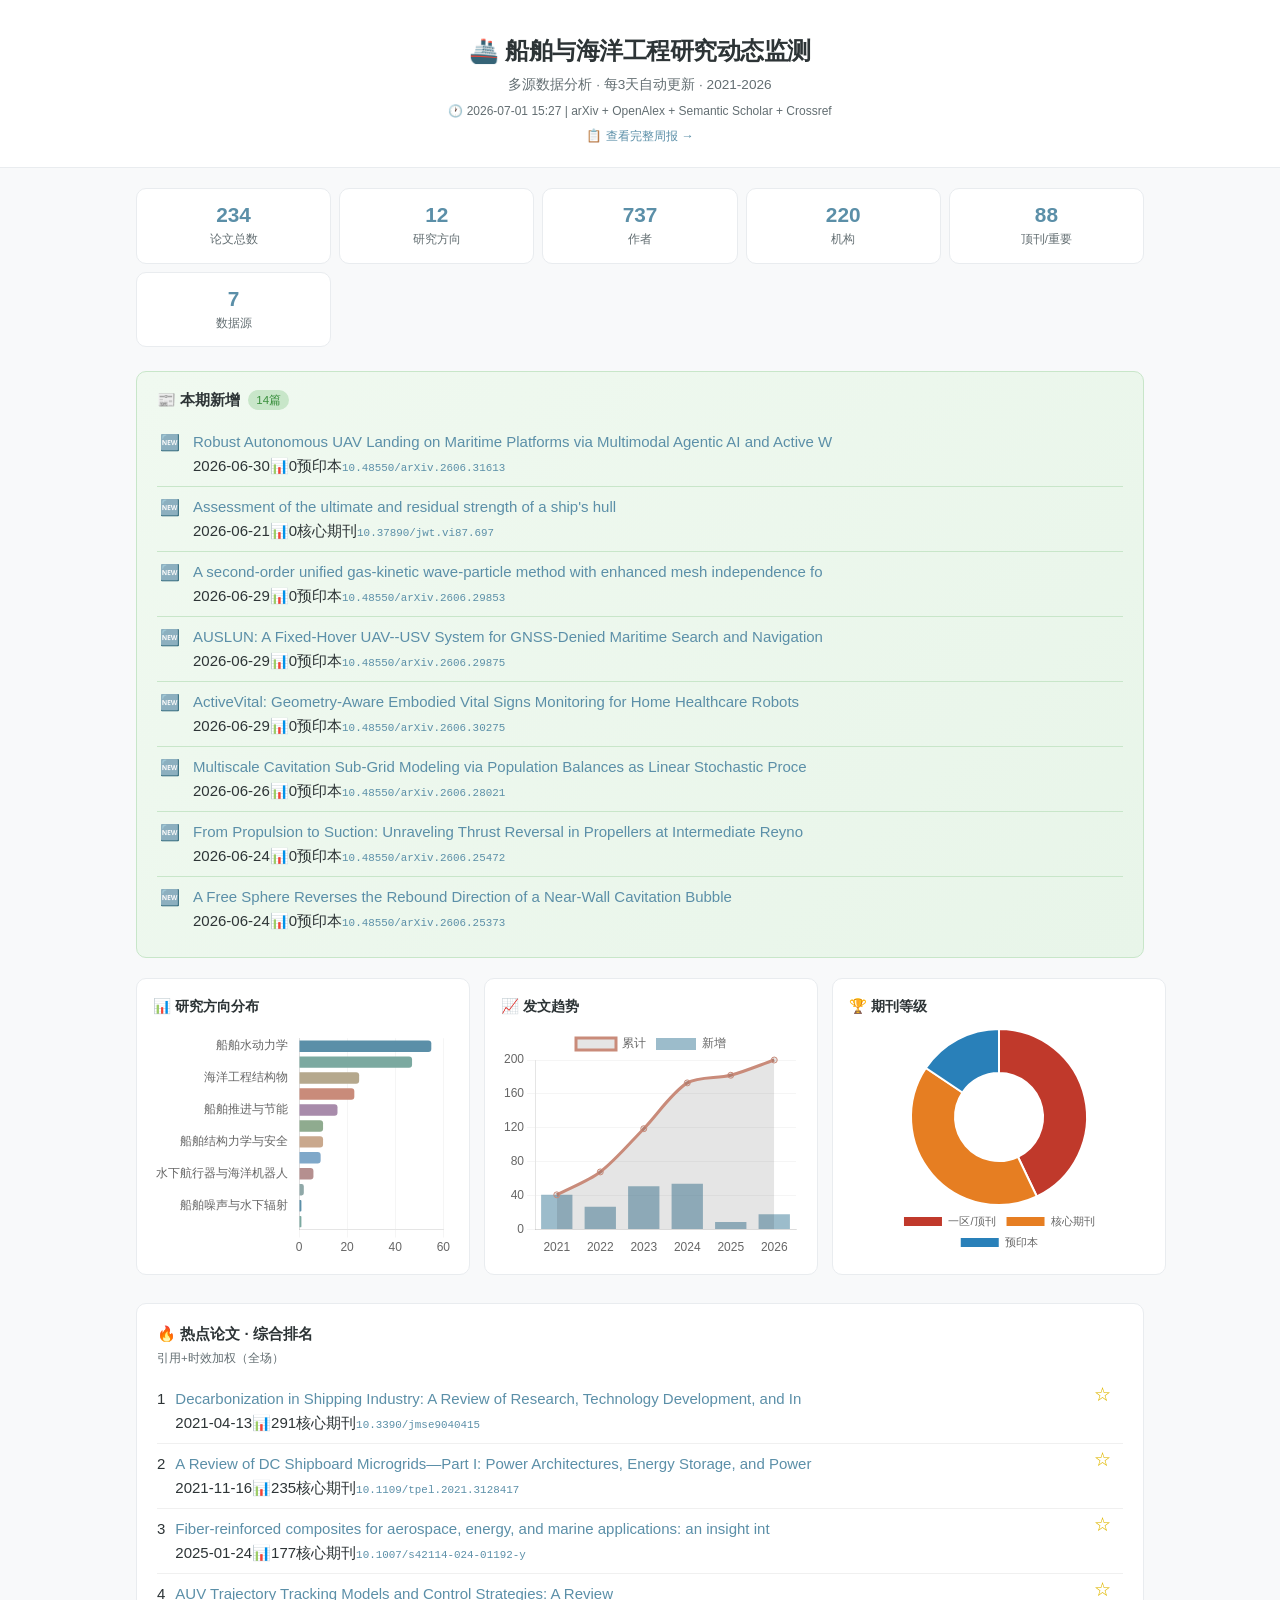
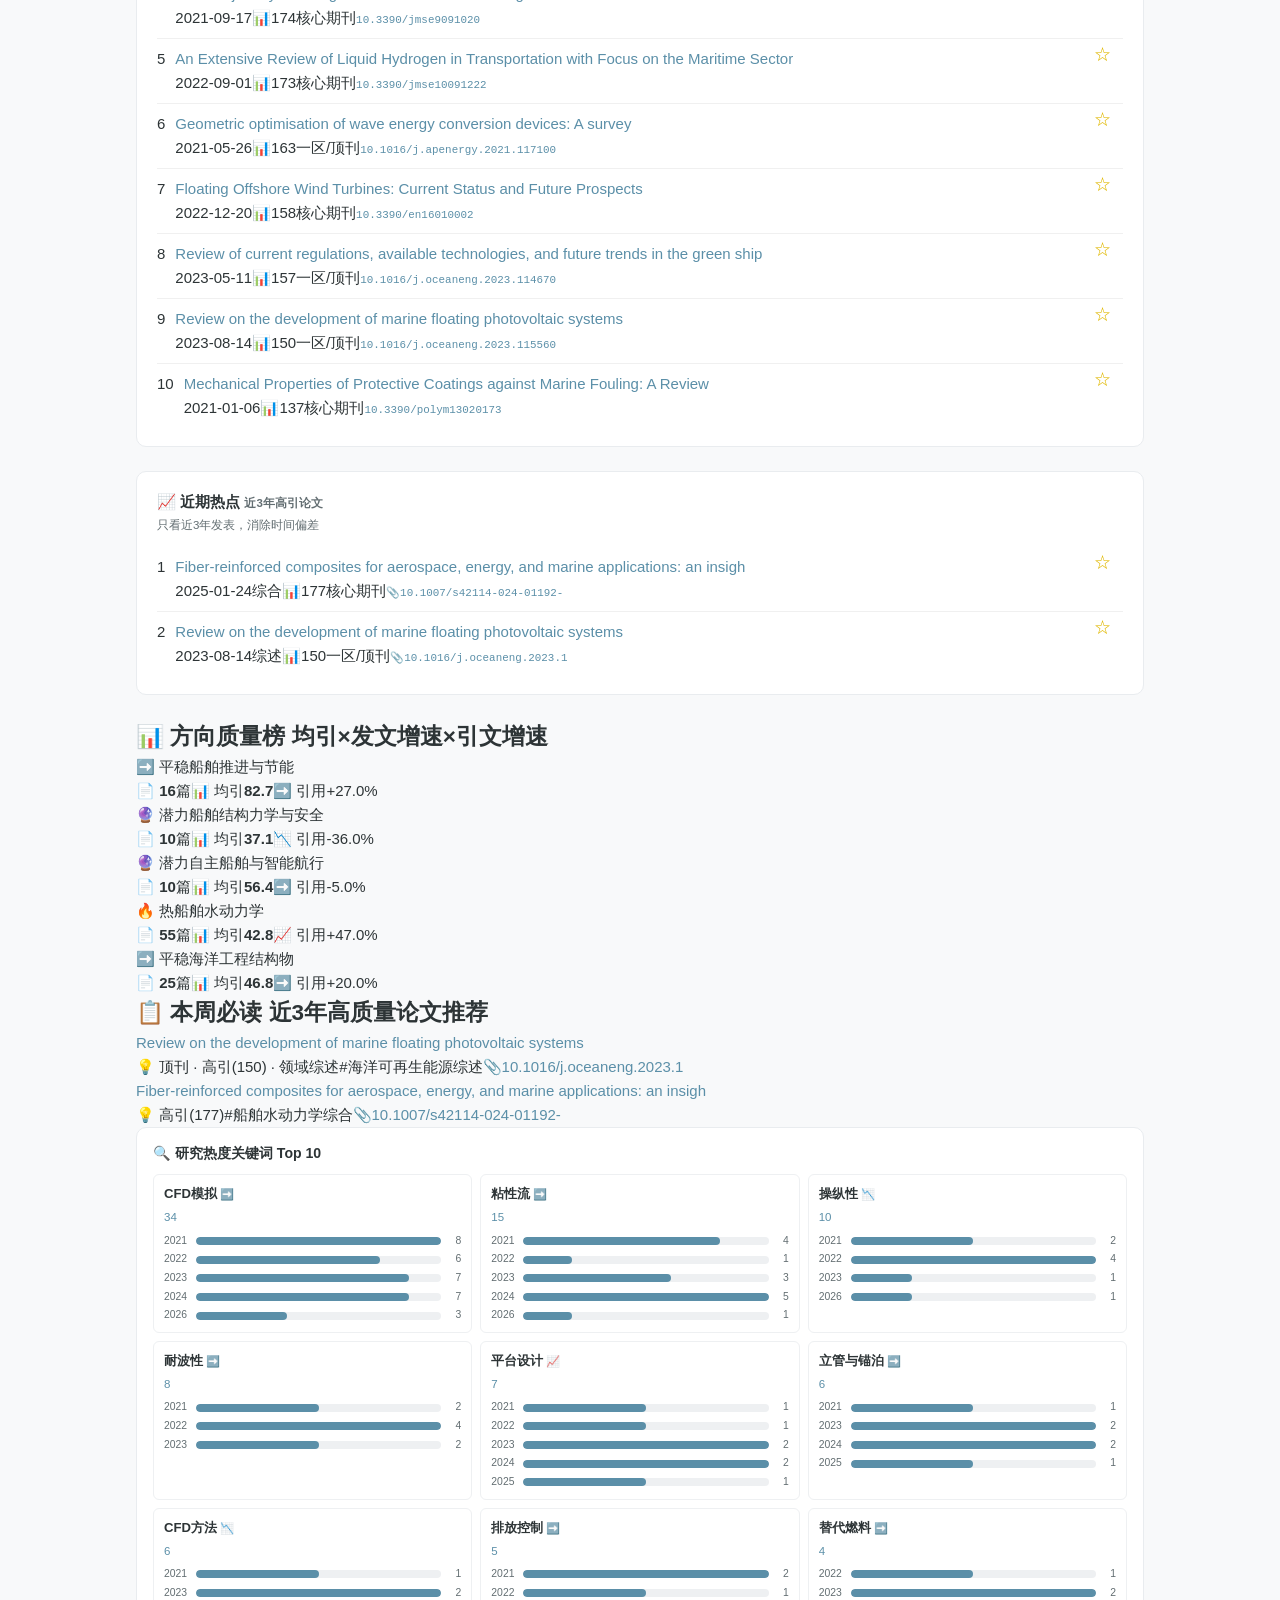
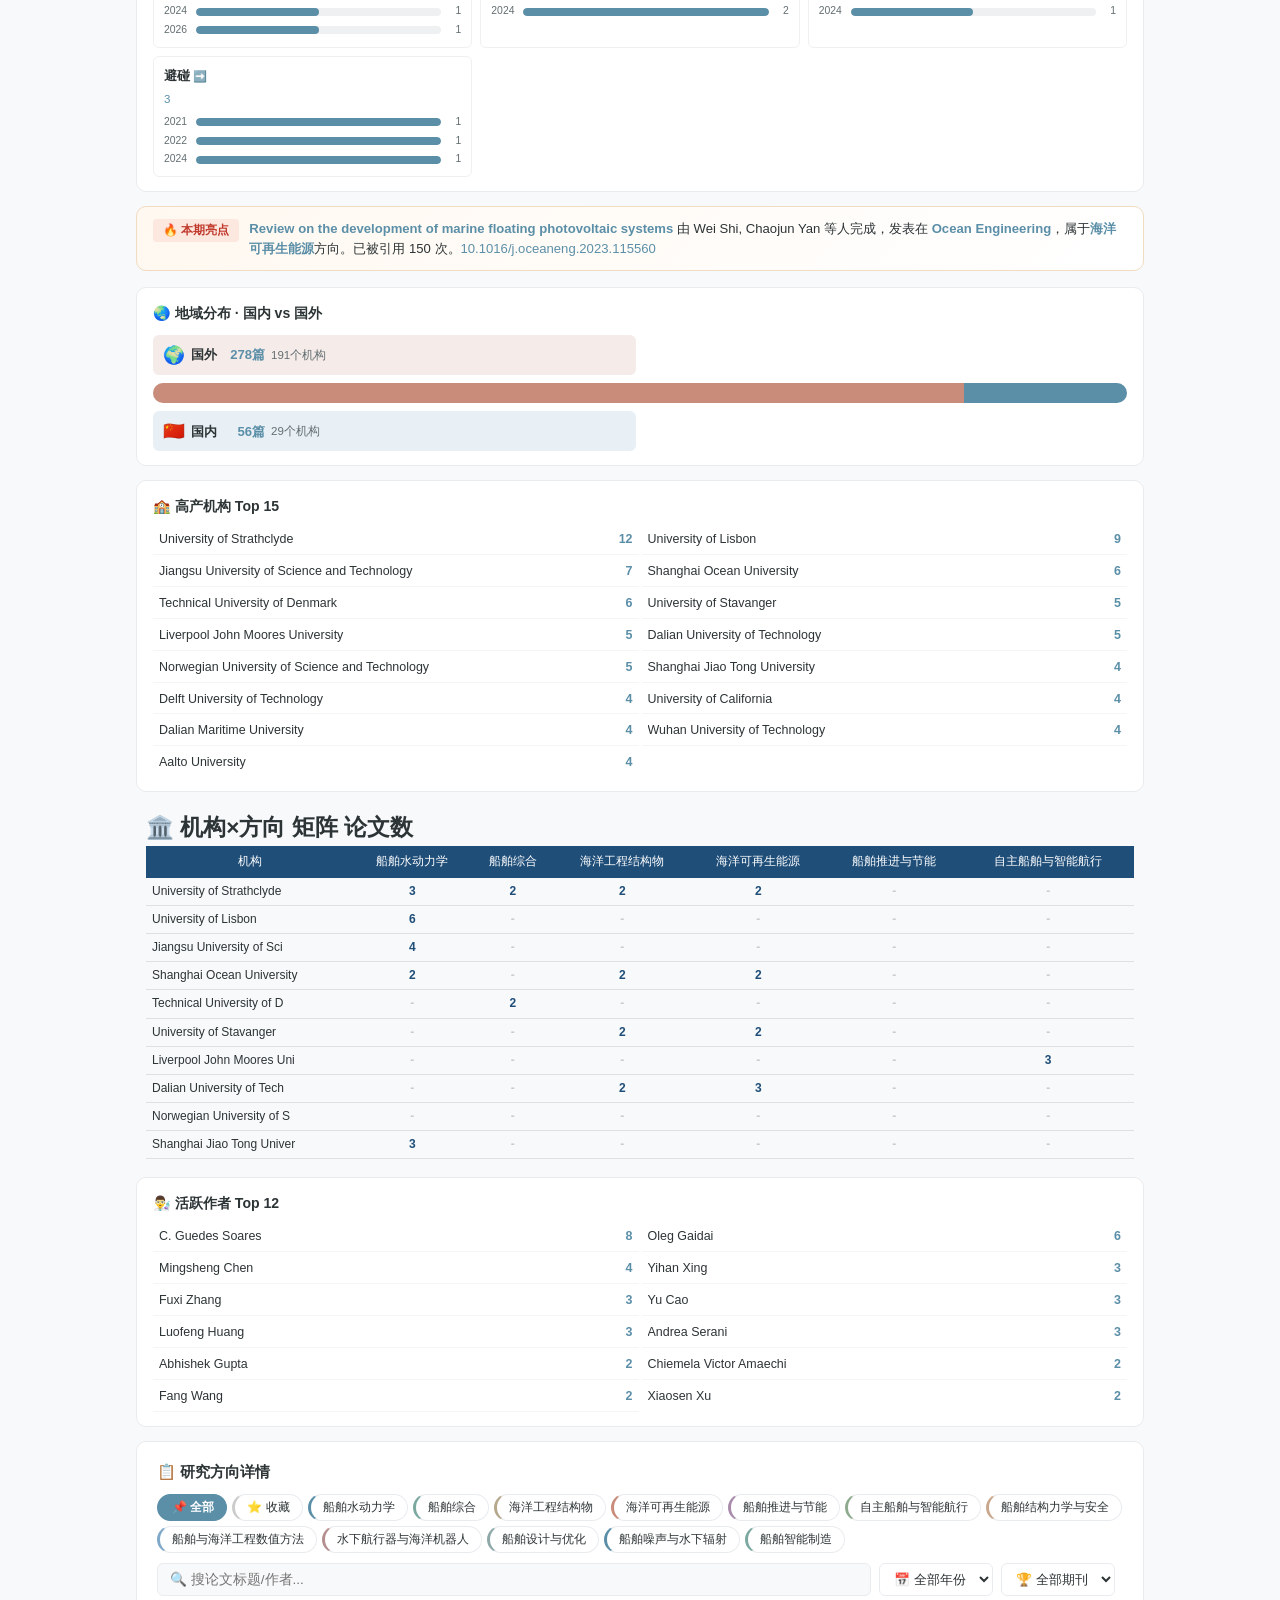
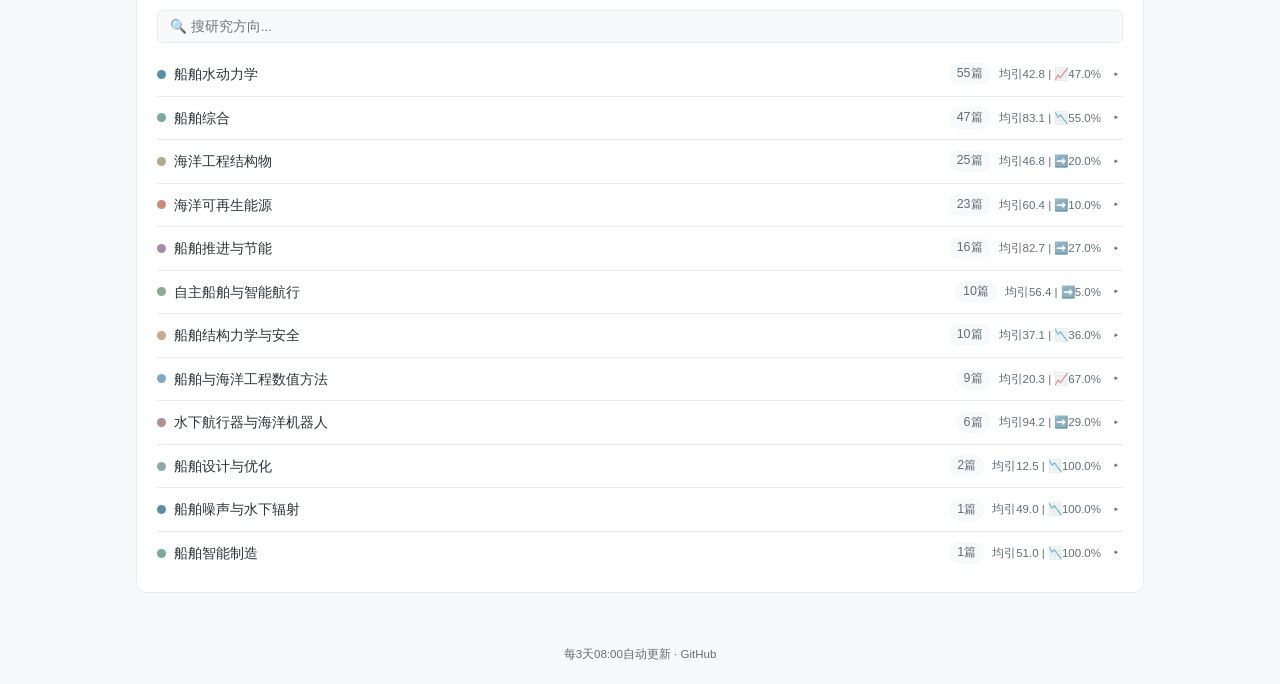
==== commit de5bc802: "fix: weekly reading, quality thresholds, split hot ranking, rename other→船舶综合" ====
--- a/docs/index.html
+++ b/docs/index.html
@@ -14,35 +14,37 @@
 <p style="text-align:center;font-size:.78rem;margin-top:6px"><a href="weekly.html">📋 查看完整周报 →</a></p>
 </header>
 <main>
-<div class="stats-row"><div class="sc"><span class="n">234</span><span class="l">论文总数</span></div><div class="sc"><span class="n">12</span><span class="l">研究方向</span></div><div class="sc"><span class="n">835</span><span class="l">作者</span></div><div class="sc"><span class="n">228</span><span class="l">机构</span></div><div class="sc"><span class="n">96</span><span class="l">顶刊/重要</span></div><div class="sc"><span class="n">7</span><span class="l">数据源</span></div></div>
-<section class="new-section"><h2>📰 本期新增 <span class="new-count">23篇</span></h2><div class="hp" data-pid="http://arxiv.org/abs/2606.31992v1"><span class="new-badge">🆕</span><div class="hp-b"><div class="hp-t"><a href="http://arxiv.org/abs/2606.31992v1" target="_blank">GQL-Based Physical-Constraint-Preserving High-Order Finite Difference Schemes for Special </a></div><div class="hp-m"><span>2026-06-30</span><span class="ci">📊0</span><span class="rk">预印本</span><a href="https://doi.org/10.48550/arXiv.2606.31992" class="doi" target="_blank">10.48550/arXiv.2606.31992</a></div></div></div><div class="hp" data-pid="http://arxiv.org/abs/2606.32021v1"><span class="new-badge">🆕</span><div class="hp-b"><div class="hp-t"><a href="http://arxiv.org/abs/2606.32021v1" target="_blank">Flexibility as a Universal Nature-Inspired Mechanism for Thrust Enhancement</a></div><div class="hp-m"><span>2026-06-30</span><span class="ci">📊0</span><span class="rk">预印本</span><a href="https://doi.org/10.48550/arXiv.2606.32021" class="doi" target="_blank">10.48550/arXiv.2606.32021</a></div></div></div><div class="hp" data-pid="http://arxiv.org/abs/2606.25945v1"><span class="new-badge">🆕</span><div class="hp-b"><div class="hp-t"><a href="http://arxiv.org/abs/2606.25945v1" target="_blank">A Methodology for Integrating Life Cycle Assessment into a Multidisciplinary Design Analys</a></div><div class="hp-m"><span>2026-06-24</span><span class="ci">📊0</span><span class="rk">预印本</span><a href="https://doi.org/10.48550/arXiv.2606.25945" class="doi" target="_blank">10.48550/arXiv.2606.25945</a></div></div></div><div class="hp" data-pid="http://arxiv.org/abs/2606.31613v1"><span class="new-badge">🆕</span><div class="hp-b"><div class="hp-t"><a href="http://arxiv.org/abs/2606.31613v1" target="_blank">Robust Autonomous UAV Landing on Maritime Platforms via Multimodal Agentic AI and Active W</a></div><div class="hp-m"><span>2026-06-30</span><span class="ci">📊0</span><span class="rk">预印本</span><a href="https://doi.org/10.48550/arXiv.2606.31613" class="doi" target="_blank">10.48550/arXiv.2606.31613</a></div></div></div><div class="hp" data-pid="http://arxiv.org/abs/2606.31707v1"><span class="new-badge">🆕</span><div class="hp-b"><div class="hp-t"><a href="http://arxiv.org/abs/2606.31707v1" target="_blank">Mean-Flow Adjoint Sensitivity Analysis of Unsteady Flow Around Porous Cylinders Using a Ho</a></div><div class="hp-m"><span>2026-06-30</span><span class="ci">📊0</span><span class="rk">预印本</span><a href="https://doi.org/10.48550/arXiv.2606.31707" class="doi" target="_blank">10.48550/arXiv.2606.31707</a></div></div></div><div class="hp" data-pid="http://arxiv.org/abs/2606.28569v1"><span class="new-badge">🆕</span><div class="hp-b"><div class="hp-t"><a href="http://arxiv.org/abs/2606.28569v1" target="_blank">Data-driven linear analysis of turbulent flows</a></div><div class="hp-m"><span>2026-06-26</span><span class="ci">📊0</span><span class="rk">预印本</span><a href="https://doi.org/10.48550/arXiv.2606.28569" class="doi" target="_blank">10.48550/arXiv.2606.28569</a></div></div></div><div class="hp" data-pid="http://arxiv.org/abs/2606.31846v1"><span class="new-badge">🆕</span><div class="hp-b"><div class="hp-t"><a href="http://arxiv.org/abs/2606.31846v1" target="_blank">Z-1: Efficient Reinforcement Learning for Vision-Language-Action Models</a></div><div class="hp-m"><span>2026-06-30</span><span class="ci">📊0</span><span class="rk">预印本</span><a href="https://doi.org/10.48550/arXiv.2606.31846" class="doi" target="_blank">10.48550/arXiv.2606.31846</a></div></div></div><div class="hp" data-pid="http://arxiv.org/abs/2606.25680v1"><span class="new-badge">🆕</span><div class="hp-b"><div class="hp-t"><a href="http://arxiv.org/abs/2606.25680v1" target="_blank">Power-Budgeted Underwater Vehicle Control via Constrained Reinforcement Learning</a></div><div class="hp-m"><span>2026-06-24</span><span class="ci">📊0</span><span class="rk">预印本</span><a href="https://doi.org/10.48550/arXiv.2606.25680" class="doi" target="_blank">10.48550/arXiv.2606.25680</a></div></div></div></section>
+<div class="stats-row"><div class="sc"><span class="n">234</span><span class="l">论文总数</span></div><div class="sc"><span class="n">12</span><span class="l">研究方向</span></div><div class="sc"><span class="n">737</span><span class="l">作者</span></div><div class="sc"><span class="n">220</span><span class="l">机构</span></div><div class="sc"><span class="n">88</span><span class="l">顶刊/重要</span></div><div class="sc"><span class="n">7</span><span class="l">数据源</span></div></div>
+<section class="new-section"><h2>📰 本期新增 <span class="new-count">14篇</span></h2><div class="hp" data-pid="http://arxiv.org/abs/2606.31613v1"><span class="new-badge">🆕</span><div class="hp-b"><div class="hp-t"><a href="http://arxiv.org/abs/2606.31613v1" target="_blank">Robust Autonomous UAV Landing on Maritime Platforms via Multimodal Agentic AI and Active W</a></div><div class="hp-m"><span>2026-06-30</span><span class="ci">📊0</span><span class="rk">预印本</span><a href="https://doi.org/10.48550/arXiv.2606.31613" class="doi" target="_blank">10.48550/arXiv.2606.31613</a></div></div></div><div class="hp" data-pid="https://www.semanticscholar.org/paper/f287f3d9c9f44a9d0a02008df16710d24025e048"><span class="new-badge">🆕</span><div class="hp-b"><div class="hp-t"><a href="https://www.semanticscholar.org/paper/f287f3d9c9f44a9d0a02008df16710d24025e048" target="_blank">Assessment of the ultimate and residual strength of a ship's hull</a></div><div class="hp-m"><span>2026-06-21</span><span class="ci">📊0</span><span class="rk">核心期刊</span><a href="https://doi.org/10.37890/jwt.vi87.697" class="doi" target="_blank">10.37890/jwt.vi87.697</a></div></div></div><div class="hp" data-pid="http://arxiv.org/abs/2606.29853v1"><span class="new-badge">🆕</span><div class="hp-b"><div class="hp-t"><a href="http://arxiv.org/abs/2606.29853v1" target="_blank">A second-order unified gas-kinetic wave-particle method with enhanced mesh independence fo</a></div><div class="hp-m"><span>2026-06-29</span><span class="ci">📊0</span><span class="rk">预印本</span><a href="https://doi.org/10.48550/arXiv.2606.29853" class="doi" target="_blank">10.48550/arXiv.2606.29853</a></div></div></div><div class="hp" data-pid="http://arxiv.org/abs/2606.29875v1"><span class="new-badge">🆕</span><div class="hp-b"><div class="hp-t"><a href="http://arxiv.org/abs/2606.29875v1" target="_blank">AUSLUN: A Fixed-Hover UAV--USV System for GNSS-Denied Maritime Search and Navigation</a></div><div class="hp-m"><span>2026-06-29</span><span class="ci">📊0</span><span class="rk">预印本</span><a href="https://doi.org/10.48550/arXiv.2606.29875" class="doi" target="_blank">10.48550/arXiv.2606.29875</a></div></div></div><div class="hp" data-pid="http://arxiv.org/abs/2606.30275v1"><span class="new-badge">🆕</span><div class="hp-b"><div class="hp-t"><a href="http://arxiv.org/abs/2606.30275v1" target="_blank">ActiveVital: Geometry-Aware Embodied Vital Signs Monitoring for Home Healthcare Robots</a></div><div class="hp-m"><span>2026-06-29</span><span class="ci">📊0</span><span class="rk">预印本</span><a href="https://doi.org/10.48550/arXiv.2606.30275" class="doi" target="_blank">10.48550/arXiv.2606.30275</a></div></div></div><div class="hp" data-pid="http://arxiv.org/abs/2606.28021v1"><span class="new-badge">🆕</span><div class="hp-b"><div class="hp-t"><a href="http://arxiv.org/abs/2606.28021v1" target="_blank">Multiscale Cavitation Sub-Grid Modeling via Population Balances as Linear Stochastic Proce</a></div><div class="hp-m"><span>2026-06-26</span><span class="ci">📊0</span><span class="rk">预印本</span><a href="https://doi.org/10.48550/arXiv.2606.28021" class="doi" target="_blank">10.48550/arXiv.2606.28021</a></div></div></div><div class="hp" data-pid="http://arxiv.org/abs/2606.25472v1"><span class="new-badge">🆕</span><div class="hp-b"><div class="hp-t"><a href="http://arxiv.org/abs/2606.25472v1" target="_blank">From Propulsion to Suction: Unraveling Thrust Reversal in Propellers at Intermediate Reyno</a></div><div class="hp-m"><span>2026-06-24</span><span class="ci">📊0</span><span class="rk">预印本</span><a href="https://doi.org/10.48550/arXiv.2606.25472" class="doi" target="_blank">10.48550/arXiv.2606.25472</a></div></div></div><div class="hp" data-pid="http://arxiv.org/abs/2606.25373v1"><span class="new-badge">🆕</span><div class="hp-b"><div class="hp-t"><a href="http://arxiv.org/abs/2606.25373v1" target="_blank">A Free Sphere Reverses the Rebound Direction of a Near-Wall Cavitation Bubble</a></div><div class="hp-m"><span>2026-06-24</span><span class="ci">📊0</span><span class="rk">预印本</span><a href="https://doi.org/10.48550/arXiv.2606.25373" class="doi" target="_blank">10.48550/arXiv.2606.25373</a></div></div></div></section>
 <div class="charts-row">
 <div class="cc"><h2>📊 研究方向分布</h2><div class="cw"><canvas id="c1"></canvas></div></div>
 <div class="cc"><h2>📈 发文趋势</h2><div class="cw"><canvas id="c2"></canvas></div></div>
 <div class="cc"><h2>🏆 期刊等级</h2><div class="cw"><canvas id="c3"></canvas></div></div>
 </div>
-<section class="hot"><h2>🔥 热点论文 · 综合排名</h2><p class="hint">引用+时效加权</p><div class="hp" data-pid="https://doi.org/10.3390/jmse9040415"><span class="hp-n">1</span><button class="bm-btn" onclick="toggleBm(this)" title="收藏">☆</button><div class="hp-b"><div class="hp-t"><a href="https://doi.org/10.3390/jmse9040415" target="_blank">Decarbonization in Shipping Industry: A Review of Research, Technology Development, and In</a></div><div class="hp-m"><span>2021-04-13</span><span class="ci">📊291</span><span class="rk">核心期刊</span><a href="https://doi.org/10.3390/jmse9040415" class="doi" target="_blank">10.3390/jmse9040415</a></div></div></div><div class="hp" data-pid="https://doi.org/10.1007/s44163-023-00089-x"><span class="hp-n">2</span><button class="bm-btn" onclick="toggleBm(this)" title="收藏">☆</button><div class="hp-b"><div class="hp-t"><a href="https://doi.org/10.1007/s44163-023-00089-x" target="_blank">A comprehensive literature review of the applications of AI techniques through the lifecyc</a></div><div class="hp-m"><span>2023-12-07</span><span class="ci">📊269</span><span class="rk">核心期刊</span><a href="https://doi.org/10.1007/s44163-023-00089-x" class="doi" target="_blank">10.1007/s44163-023-00089-x</a></div></div></div><div class="hp" data-pid="https://doi.org/10.1109/tpel.2021.3128417"><span class="hp-n">3</span><button class="bm-btn" onclick="toggleBm(this)" title="收藏">☆</button><div class="hp-b"><div class="hp-t"><a href="https://doi.org/10.1109/tpel.2021.3128417" target="_blank">A Review of DC Shipboard Microgrids—Part I: Power Architectures, Energy Storage, and Power</a></div><div class="hp-m"><span>2021-11-16</span><span class="ci">📊235</span><span class="rk">核心期刊</span><a href="https://doi.org/10.1109/tpel.2021.3128417" class="doi" target="_blank">10.1109/tpel.2021.3128417</a></div></div></div><div class="hp" data-pid="https://doi.org/10.1007/s42114-024-01192-y"><span class="hp-n">4</span><button class="bm-btn" onclick="toggleBm(this)" title="收藏">☆</button><div class="hp-b"><div class="hp-t"><a href="https://doi.org/10.1007/s42114-024-01192-y" target="_blank">Fiber-reinforced composites for aerospace, energy, and marine applications: an insight int</a></div><div class="hp-m"><span>2025-01-24</span><span class="ci">📊177</span><span class="rk">核心期刊</span><a href="https://doi.org/10.1007/s42114-024-01192-y" class="doi" target="_blank">10.1007/s42114-024-01192-y</a></div></div></div><div class="hp" data-pid="https://doi.org/10.3390/jmse9091020"><span class="hp-n">5</span><button class="bm-btn" onclick="toggleBm(this)" title="收藏">☆</button><div class="hp-b"><div class="hp-t"><a href="https://doi.org/10.3390/jmse9091020" target="_blank">AUV Trajectory Tracking Models and Control Strategies: A Review</a></div><div class="hp-m"><span>2021-09-17</span><span class="ci">📊174</span><span class="rk">核心期刊</span><a href="https://doi.org/10.3390/jmse9091020" class="doi" target="_blank">10.3390/jmse9091020</a></div></div></div><div class="hp" data-pid="https://doi.org/10.3390/jmse10091222"><span class="hp-n">6</span><button class="bm-btn" onclick="toggleBm(this)" title="收藏">☆</button><div class="hp-b"><div class="hp-t"><a href="https://doi.org/10.3390/jmse10091222" target="_blank">An Extensive Review of Liquid Hydrogen in Transportation with Focus on the Maritime Sector</a></div><div class="hp-m"><span>2022-09-01</span><span class="ci">📊173</span><span class="rk">核心期刊</span><a href="https://doi.org/10.3390/jmse10091222" class="doi" target="_blank">10.3390/jmse10091222</a></div></div></div><div class="hp" data-pid="https://doi.org/10.1016/j.apenergy.2021.117100"><span class="hp-n">7</span><button class="bm-btn" onclick="toggleBm(this)" title="收藏">☆</button><div class="hp-b"><div class="hp-t"><a href="https://doi.org/10.1016/j.apenergy.2021.117100" target="_blank">Geometric optimisation of wave energy conversion devices: A survey</a></div><div class="hp-m"><span>2021-05-26</span><span class="ci">📊163</span><span class="rk">一区/顶刊</span><a href="https://doi.org/10.1016/j.apenergy.2021.117100" class="doi" target="_blank">10.1016/j.apenergy.2021.117100</a></div></div></div><div class="hp" data-pid="https://doi.org/10.3390/en16010002"><span class="hp-n">8</span><button class="bm-btn" onclick="toggleBm(this)" title="收藏">☆</button><div class="hp-b"><div class="hp-t"><a href="https://doi.org/10.3390/en16010002" target="_blank">Floating Offshore Wind Turbines: Current Status and Future Prospects</a></div><div class="hp-m"><span>2022-12-20</span><span class="ci">📊158</span><span class="rk">核心期刊</span><a href="https://doi.org/10.3390/en16010002" class="doi" target="_blank">10.3390/en16010002</a></div></div></div><div class="hp" data-pid="https://doi.org/10.1016/j.oceaneng.2023.114670"><span class="hp-n">9</span><button class="bm-btn" onclick="toggleBm(this)" title="收藏">☆</button><div class="hp-b"><div class="hp-t"><a href="https://doi.org/10.1016/j.oceaneng.2023.114670" target="_blank">Review of current regulations, available technologies, and future trends in the green ship</a></div><div class="hp-m"><span>2023-05-11</span><span class="ci">📊157</span><span class="rk">一区/顶刊</span><a href="https://doi.org/10.1016/j.oceaneng.2023.114670" class="doi" target="_blank">10.1016/j.oceaneng.2023.114670</a></div></div></div><div class="hp" data-pid="https://doi.org/10.1016/j.oceaneng.2023.115560"><span class="hp-n">10</span><button class="bm-btn" onclick="toggleBm(this)" title="收藏">☆</button><div class="hp-b"><div class="hp-t"><a href="https://doi.org/10.1016/j.oceaneng.2023.115560" target="_blank">Review on the development of marine floating photovoltaic systems</a></div><div class="hp-m"><span>2023-08-14</span><span class="ci">📊150</span><span class="rk">一区/顶刊</span><a href="https://doi.org/10.1016/j.oceaneng.2023.115560" class="doi" target="_blank">10.1016/j.oceaneng.2023.115560</a></div></div></div></section>
-<section class="quality-s"><h2>📊 方向质量榜 <span class="hint">均引×发文增速×引文增速</span></h2><div class="qi-grid"><div class="qi-item"><div class="qi-header"><span class="qp-badge q-flat">➡️ 平稳</span><span class="qi-name" onclick="searchDir('船舶推进与节能')">船舶推进与节能</span></div><div class="qi-body"><span class="qi-stat">📄 <b>16</b>篇</span><span class="qi-stat">📊 均引<b>82.7</b></span><span class="qi-stat">➡️ 引用+27.0%</span></div></div><div class="qi-item"><div class="qi-header"><span class="qp-badge q-cold">🧊 降温</span><span class="qi-name" onclick="searchDir('船舶结构力学与安全')">船舶结构力学与安全</span></div><div class="qi-body"><span class="qi-stat">📄 <b>11</b>篇</span><span class="qi-stat">📊 均引<b>34.9</b></span><span class="qi-stat">📉 引用-41.0%</span></div></div><div class="qi-item"><div class="qi-header"><span class="qp-badge q-hot">🔥 热</span><span class="qi-name" onclick="searchDir('船舶水动力学')">船舶水动力学</span></div><div class="qi-body"><span class="qi-stat">📄 <b>64</b>篇</span><span class="qi-stat">📊 均引<b>40.0</b></span><span class="qi-stat">📈 引用+56.0%</span></div></div><div class="qi-item"><div class="qi-header"><span class="qp-badge q-flat">➡️ 平稳</span><span class="qi-name" onclick="searchDir('自主船舶与智能航行')">自主船舶与智能航行</span></div><div class="qi-body"><span class="qi-stat">📄 <b>10</b>篇</span><span class="qi-stat">📊 均引<b>56.4</b></span><span class="qi-stat">➡️ 引用-5.0%</span></div></div><div class="qi-item"><div class="qi-header"><span class="qp-badge q-flat">➡️ 平稳</span><span class="qi-name" onclick="searchDir('海洋工程结构物')">海洋工程结构物</span></div><div class="qi-body"><span class="qi-stat">📄 <b>26</b>篇</span><span class="qi-stat">📊 均引<b>46.8</b></span><span class="qi-stat">➡️ 引用+23.0%</span></div></div></div></section>
-<section class="kw-section"><h2>🔍 研究热度关键词 Top 10</h2><div class="kw-grid"><div class="kw-item"><div class="kw-name">CFD模拟<span class="gr-down">📉</span></div><div class="kw-count">40</div><div class="kw-trend"><div class="kw-bar"><span class="kw-y">2021</span><div class="kw-fill-w"><div class="kw-fill" style="width:100%"></div></div><span class="kw-c">10</span></div><div class="kw-bar"><span class="kw-y">2022</span><div class="kw-fill-w"><div class="kw-fill" style="width:80%"></div></div><span class="kw-c">8</span></div><div class="kw-bar"><span class="kw-y">2023</span><div class="kw-fill-w"><div class="kw-fill" style="width:70%"></div></div><span class="kw-c">7</span></div><div class="kw-bar"><span class="kw-y">2024</span><div class="kw-fill-w"><div class="kw-fill" style="width:70%"></div></div><span class="kw-c">7</span></div><div class="kw-bar"><span class="kw-y">2026</span><div class="kw-fill-w"><div class="kw-fill" style="width:40%"></div></div><span class="kw-c">4</span></div></div></div><div class="kw-item"><div class="kw-name">粘性流<span class="gr-flat">➡️</span></div><div class="kw-count">16</div><div class="kw-trend"><div class="kw-bar"><span class="kw-y">2021</span><div class="kw-fill-w"><div class="kw-fill" style="width:100%"></div></div><span class="kw-c">5</span></div><div class="kw-bar"><span class="kw-y">2022</span><div class="kw-fill-w"><div class="kw-fill" style="width:20%"></div></div><span class="kw-c">1</span></div><div class="kw-bar"><span class="kw-y">2023</span><div class="kw-fill-w"><div class="kw-fill" style="width:60%"></div></div><span class="kw-c">3</span></div><div class="kw-bar"><span class="kw-y">2024</span><div class="kw-fill-w"><div class="kw-fill" style="width:100%"></div></div><span class="kw-c">5</span></div><div class="kw-bar"><span class="kw-y">2026</span><div class="kw-fill-w"><div class="kw-fill" style="width:20%"></div></div><span class="kw-c">1</span></div></div></div><div class="kw-item"><div class="kw-name">操纵性<span class="gr-down">📉</span></div><div class="kw-count">13</div><div class="kw-trend"><div class="kw-bar"><span class="kw-y">2021</span><div class="kw-fill-w"><div class="kw-fill" style="width:40%"></div></div><span class="kw-c">2</span></div><div class="kw-bar"><span class="kw-y">2022</span><div class="kw-fill-w"><div class="kw-fill" style="width:100%"></div></div><span class="kw-c">5</span></div><div class="kw-bar"><span class="kw-y">2023</span><div class="kw-fill-w"><div class="kw-fill" style="width:20%"></div></div><span class="kw-c">1</span></div><div class="kw-bar"><span class="kw-y">2026</span><div class="kw-fill-w"><div class="kw-fill" style="width:20%"></div></div><span class="kw-c">1</span></div></div></div><div class="kw-item"><div class="kw-name">CFD方法<span class="gr-flat">➡️</span></div><div class="kw-count">11</div><div class="kw-trend"><div class="kw-bar"><span class="kw-y">2021</span><div class="kw-fill-w"><div class="kw-fill" style="width:66%"></div></div><span class="kw-c">2</span></div><div class="kw-bar"><span class="kw-y">2023</span><div class="kw-fill-w"><div class="kw-fill" style="width:100%"></div></div><span class="kw-c">3</span></div><div class="kw-bar"><span class="kw-y">2024</span><div class="kw-fill-w"><div class="kw-fill" style="width:33%"></div></div><span class="kw-c">1</span></div><div class="kw-bar"><span class="kw-y">2026</span><div class="kw-fill-w"><div class="kw-fill" style="width:100%"></div></div><span class="kw-c">3</span></div></div></div><div class="kw-item"><div class="kw-name">耐波性<span class="gr-flat">➡️</span></div><div class="kw-count">8</div><div class="kw-trend"><div class="kw-bar"><span class="kw-y">2021</span><div class="kw-fill-w"><div class="kw-fill" style="width:50%"></div></div><span class="kw-c">2</span></div><div class="kw-bar"><span class="kw-y">2022</span><div class="kw-fill-w"><div class="kw-fill" style="width:100%"></div></div><span class="kw-c">4</span></div><div class="kw-bar"><span class="kw-y">2023</span><div class="kw-fill-w"><div class="kw-fill" style="width:50%"></div></div><span class="kw-c">2</span></div></div></div><div class="kw-item"><div class="kw-name">平台设计<span class="gr-flat">➡️</span></div><div class="kw-count">8</div><div class="kw-trend"><div class="kw-bar"><span class="kw-y">2021</span><div class="kw-fill-w"><div class="kw-fill" style="width:50%"></div></div><span class="kw-c">1</span></div><div class="kw-bar"><span class="kw-y">2022</span><div class="kw-fill-w"><div class="kw-fill" style="width:100%"></div></div><span class="kw-c">2</span></div><div class="kw-bar"><span class="kw-y">2023</span><div class="kw-fill-w"><div class="kw-fill" style="width:100%"></div></div><span class="kw-c">2</span></div><div class="kw-bar"><span class="kw-y">2024</span><div class="kw-fill-w"><div class="kw-fill" style="width:100%"></div></div><span class="kw-c">2</span></div><div class="kw-bar"><span class="kw-y">2025</span><div class="kw-fill-w"><div class="kw-fill" style="width:50%"></div></div><span class="kw-c">1</span></div></div></div><div class="kw-item"><div class="kw-name">立管与锚泊<span class="gr-up">📈</span></div><div class="kw-count">7</div><div class="kw-trend"><div class="kw-bar"><span class="kw-y">2021</span><div class="kw-fill-w"><div class="kw-fill" style="width:50%"></div></div><span class="kw-c">1</span></div><div class="kw-bar"><span class="kw-y">2022</span><div class="kw-fill-w"><div class="kw-fill" style="width:50%"></div></div><span class="kw-c">1</span></div><div class="kw-bar"><span class="kw-y">2023</span><div class="kw-fill-w"><div class="kw-fill" style="width:100%"></div></div><span class="kw-c">2</span></div><div class="kw-bar"><span class="kw-y">2024</span><div class="kw-fill-w"><div class="kw-fill" style="width:100%"></div></div><span class="kw-c">2</span></div><div class="kw-bar"><span class="kw-y">2025</span><div class="kw-fill-w"><div class="kw-fill" style="width:50%"></div></div><span class="kw-c">1</span></div></div></div><div class="kw-item"><div class="kw-name">排放控制<span class="gr-flat">➡️</span></div><div class="kw-count">5</div><div class="kw-trend"><div class="kw-bar"><span class="kw-y">2021</span><div class="kw-fill-w"><div class="kw-fill" style="width:100%"></div></div><span class="kw-c">2</span></div><div class="kw-bar"><span class="kw-y">2022</span><div class="kw-fill-w"><div class="kw-fill" style="width:50%"></div></div><span class="kw-c">1</span></div><div class="kw-bar"><span class="kw-y">2024</span><div class="kw-fill-w"><div class="kw-fill" style="width:100%"></div></div><span class="kw-c">2</span></div></div></div><div class="kw-item"><div class="kw-name">替代燃料<span class="gr-flat">➡️</span></div><div class="kw-count">4</div><div class="kw-trend"><div class="kw-bar"><span class="kw-y">2022</span><div class="kw-fill-w"><div class="kw-fill" style="width:50%"></div></div><span class="kw-c">1</span></div><div class="kw-bar"><span class="kw-y">2023</span><div class="kw-fill-w"><div class="kw-fill" style="width:100%"></div></div><span class="kw-c">2</span></div><div class="kw-bar"><span class="kw-y">2024</span><div class="kw-fill-w"><div class="kw-fill" style="width:50%"></div></div><span class="kw-c">1</span></div></div></div><div class="kw-item"><div class="kw-name">导航定位<span class="gr-flat">➡️</span></div><div class="kw-count">4</div><div class="kw-trend"><div class="kw-bar"><span class="kw-y">2021</span><div class="kw-fill-w"><div class="kw-fill" style="width:50%"></div></div><span class="kw-c">1</span></div><div class="kw-bar"><span class="kw-y">2023</span><div class="kw-fill-w"><div class="kw-fill" style="width:100%"></div></div><span class="kw-c">2</span></div><div class="kw-bar"><span class="kw-y">2024</span><div class="kw-fill-w"><div class="kw-fill" style="width:50%"></div></div><span class="kw-c">1</span></div></div></div></div></section>
-<div class="hl"><span class="hl-badge">🔥 本期亮点</span><span class="hl-txt"><b><a href="https://doi.org/10.1007/s44163-023-00089-x" target="_blank">A comprehensive literature review of the applications of AI techniques through t</a></b> 由 Mahboob Elahi, Samuel Olaiya Afolaranmi 等人完成，发表在 <b>Discover Artificial </b>，属于<b>船舶智能制造</b>方向。已被引用 269 次。<a href="https://doi.org/10.1007/s44163-023-00089-x">10.1007/s44163-023-00089-x</a></span></div>
-<section class="country-s"><h2>🌏 地域分布 · 国内 vs 国外</h2><div class="country-grid"><div class="cg-item intl"><span class="cg-flag">🌍</span><span class="cg-name">国外</span><span class="cg-count">290篇</span><span class="cg-insts">197个机构</span></div><div class="country-bar-inner"><div class="cbar intl" style="width:100.0%"></div><div class="cbar cn" style="width:21.0%"></div></div><div class="cg-item cn"><span class="cg-flag">🇨🇳</span><span class="cg-name">国内</span><span class="cg-count">61篇</span><span class="cg-insts">31个机构</span></div></div></section>
-<section class="ai-s"><h2>🏫 高产机构 Top 15</h2><div class="ai-l"><div class="ai-item"><a href="#" onclick="searchBy('University of Strathclyde');return false" class="ai-name">University of Strathclyde</a><span class="ai-count">15</span></div>
+<section class="hot"><h2>🔥 热点论文 · 综合排名</h2><p class="hint">引用+时效加权（全场）</p><div class="hp" data-pid="https://doi.org/10.3390/jmse9040415"><span class="hp-n">1</span><button class="bm-btn" onclick="toggleBm(this)" title="收藏">☆</button><div class="hp-b"><div class="hp-t"><a href="https://doi.org/10.3390/jmse9040415" target="_blank">Decarbonization in Shipping Industry: A Review of Research, Technology Development, and In</a></div><div class="hp-m"><span>2021-04-13</span><span class="ci">📊291</span><span class="rk">核心期刊</span><a href="https://doi.org/10.3390/jmse9040415" class="doi" target="_blank">10.3390/jmse9040415</a></div></div></div><div class="hp" data-pid="https://doi.org/10.1109/tpel.2021.3128417"><span class="hp-n">2</span><button class="bm-btn" onclick="toggleBm(this)" title="收藏">☆</button><div class="hp-b"><div class="hp-t"><a href="https://doi.org/10.1109/tpel.2021.3128417" target="_blank">A Review of DC Shipboard Microgrids—Part I: Power Architectures, Energy Storage, and Power</a></div><div class="hp-m"><span>2021-11-16</span><span class="ci">📊235</span><span class="rk">核心期刊</span><a href="https://doi.org/10.1109/tpel.2021.3128417" class="doi" target="_blank">10.1109/tpel.2021.3128417</a></div></div></div><div class="hp" data-pid="https://doi.org/10.1007/s42114-024-01192-y"><span class="hp-n">3</span><button class="bm-btn" onclick="toggleBm(this)" title="收藏">☆</button><div class="hp-b"><div class="hp-t"><a href="https://doi.org/10.1007/s42114-024-01192-y" target="_blank">Fiber-reinforced composites for aerospace, energy, and marine applications: an insight int</a></div><div class="hp-m"><span>2025-01-24</span><span class="ci">📊177</span><span class="rk">核心期刊</span><a href="https://doi.org/10.1007/s42114-024-01192-y" class="doi" target="_blank">10.1007/s42114-024-01192-y</a></div></div></div><div class="hp" data-pid="https://doi.org/10.3390/jmse9091020"><span class="hp-n">4</span><button class="bm-btn" onclick="toggleBm(this)" title="收藏">☆</button><div class="hp-b"><div class="hp-t"><a href="https://doi.org/10.3390/jmse9091020" target="_blank">AUV Trajectory Tracking Models and Control Strategies: A Review</a></div><div class="hp-m"><span>2021-09-17</span><span class="ci">📊174</span><span class="rk">核心期刊</span><a href="https://doi.org/10.3390/jmse9091020" class="doi" target="_blank">10.3390/jmse9091020</a></div></div></div><div class="hp" data-pid="https://doi.org/10.3390/jmse10091222"><span class="hp-n">5</span><button class="bm-btn" onclick="toggleBm(this)" title="收藏">☆</button><div class="hp-b"><div class="hp-t"><a href="https://doi.org/10.3390/jmse10091222" target="_blank">An Extensive Review of Liquid Hydrogen in Transportation with Focus on the Maritime Sector</a></div><div class="hp-m"><span>2022-09-01</span><span class="ci">📊173</span><span class="rk">核心期刊</span><a href="https://doi.org/10.3390/jmse10091222" class="doi" target="_blank">10.3390/jmse10091222</a></div></div></div><div class="hp" data-pid="https://doi.org/10.1016/j.apenergy.2021.117100"><span class="hp-n">6</span><button class="bm-btn" onclick="toggleBm(this)" title="收藏">☆</button><div class="hp-b"><div class="hp-t"><a href="https://doi.org/10.1016/j.apenergy.2021.117100" target="_blank">Geometric optimisation of wave energy conversion devices: A survey</a></div><div class="hp-m"><span>2021-05-26</span><span class="ci">📊163</span><span class="rk">一区/顶刊</span><a href="https://doi.org/10.1016/j.apenergy.2021.117100" class="doi" target="_blank">10.1016/j.apenergy.2021.117100</a></div></div></div><div class="hp" data-pid="https://doi.org/10.3390/en16010002"><span class="hp-n">7</span><button class="bm-btn" onclick="toggleBm(this)" title="收藏">☆</button><div class="hp-b"><div class="hp-t"><a href="https://doi.org/10.3390/en16010002" target="_blank">Floating Offshore Wind Turbines: Current Status and Future Prospects</a></div><div class="hp-m"><span>2022-12-20</span><span class="ci">📊158</span><span class="rk">核心期刊</span><a href="https://doi.org/10.3390/en16010002" class="doi" target="_blank">10.3390/en16010002</a></div></div></div><div class="hp" data-pid="https://doi.org/10.1016/j.oceaneng.2023.114670"><span class="hp-n">8</span><button class="bm-btn" onclick="toggleBm(this)" title="收藏">☆</button><div class="hp-b"><div class="hp-t"><a href="https://doi.org/10.1016/j.oceaneng.2023.114670" target="_blank">Review of current regulations, available technologies, and future trends in the green ship</a></div><div class="hp-m"><span>2023-05-11</span><span class="ci">📊157</span><span class="rk">一区/顶刊</span><a href="https://doi.org/10.1016/j.oceaneng.2023.114670" class="doi" target="_blank">10.1016/j.oceaneng.2023.114670</a></div></div></div><div class="hp" data-pid="https://doi.org/10.1016/j.oceaneng.2023.115560"><span class="hp-n">9</span><button class="bm-btn" onclick="toggleBm(this)" title="收藏">☆</button><div class="hp-b"><div class="hp-t"><a href="https://doi.org/10.1016/j.oceaneng.2023.115560" target="_blank">Review on the development of marine floating photovoltaic systems</a></div><div class="hp-m"><span>2023-08-14</span><span class="ci">📊150</span><span class="rk">一区/顶刊</span><a href="https://doi.org/10.1016/j.oceaneng.2023.115560" class="doi" target="_blank">10.1016/j.oceaneng.2023.115560</a></div></div></div><div class="hp" data-pid="https://doi.org/10.3390/polym13020173"><span class="hp-n">10</span><button class="bm-btn" onclick="toggleBm(this)" title="收藏">☆</button><div class="hp-b"><div class="hp-t"><a href="https://doi.org/10.3390/polym13020173" target="_blank">Mechanical Properties of Protective Coatings against Marine Fouling: A Review</a></div><div class="hp-m"><span>2021-01-06</span><span class="ci">📊137</span><span class="rk">核心期刊</span><a href="https://doi.org/10.3390/polym13020173" class="doi" target="_blank">10.3390/polym13020173</a></div></div></div></section>
+<section class="hot"><h2>📈 近期热点 <span class="hint">近3年高引论文</span></h2><p class="hint">只看近3年发表，消除时间偏差</p><div class="hp" data-pid="https://doi.org/10.1007/s42114-024-01192-y"><span class="hp-n">1</span><button class="bm-btn" onclick="toggleBm(this)" title="收藏">☆</button><div class="hp-b"><div class="hp-t"><a href="https://doi.org/10.1007/s42114-024-01192-y" target="_blank">Fiber-reinforced composites for aerospace, energy, and marine applications: an insigh</a></div><div class="hp-m"><span>2025-01-24</span><span class="pt 综合">综合</span><span class="ci">📊177</span><span class="rk">核心期刊</span><a href="https://doi.org/10.1007/s42114-024-01192-y" class="doi" target="_blank">📎10.1007/s42114-024-01192-</a></div></div></div><div class="hp" data-pid="https://doi.org/10.1016/j.oceaneng.2023.115560"><span class="hp-n">2</span><button class="bm-btn" onclick="toggleBm(this)" title="收藏">☆</button><div class="hp-b"><div class="hp-t"><a href="https://doi.org/10.1016/j.oceaneng.2023.115560" target="_blank">Review on the development of marine floating photovoltaic systems</a></div><div class="hp-m"><span>2023-08-14</span><span class="pt 综述">综述</span><span class="ci">📊150</span><span class="rk">一区/顶刊</span><a href="https://doi.org/10.1016/j.oceaneng.2023.115560" class="doi" target="_blank">📎10.1016/j.oceaneng.2023.1</a></div></div></div></section>
+<section class="quality-s"><h2>📊 方向质量榜 <span class="hint">均引×发文增速×引文增速</span></h2><div class="qi-grid"><div class="qi-item"><div class="qi-header"><span class="qp-badge q-flat">➡️ 平稳</span><span class="qi-name" onclick="searchDir('船舶推进与节能')">船舶推进与节能</span></div><div class="qi-body"><span class="qi-stat">📄 <b>16</b>篇</span><span class="qi-stat">📊 均引<b>82.7</b></span><span class="qi-stat">➡️ 引用+27.0%</span></div></div><div class="qi-item"><div class="qi-header"><span class="qp-badge">🔮 潜力</span><span class="qi-name" onclick="searchDir('船舶结构力学与安全')">船舶结构力学与安全</span></div><div class="qi-body"><span class="qi-stat">📄 <b>10</b>篇</span><span class="qi-stat">📊 均引<b>37.1</b></span><span class="qi-stat">📉 引用-36.0%</span></div></div><div class="qi-item"><div class="qi-header"><span class="qp-badge">🔮 潜力</span><span class="qi-name" onclick="searchDir('自主船舶与智能航行')">自主船舶与智能航行</span></div><div class="qi-body"><span class="qi-stat">📄 <b>10</b>篇</span><span class="qi-stat">📊 均引<b>56.4</b></span><span class="qi-stat">➡️ 引用-5.0%</span></div></div><div class="qi-item"><div class="qi-header"><span class="qp-badge q-hot">🔥 热</span><span class="qi-name" onclick="searchDir('船舶水动力学')">船舶水动力学</span></div><div class="qi-body"><span class="qi-stat">📄 <b>55</b>篇</span><span class="qi-stat">📊 均引<b>42.8</b></span><span class="qi-stat">📈 引用+47.0%</span></div></div><div class="qi-item"><div class="qi-header"><span class="qp-badge q-flat">➡️ 平稳</span><span class="qi-name" onclick="searchDir('海洋工程结构物')">海洋工程结构物</span></div><div class="qi-body"><span class="qi-stat">📄 <b>25</b>篇</span><span class="qi-stat">📊 均引<b>46.8</b></span><span class="qi-stat">➡️ 引用+20.0%</span></div></div></div></section>
+<section class="rec-section"><h2>📋 本周必读 <span class="hint">近3年高质量论文推荐</span></h2><div class="rec-item" data-pid="https://doi.org/10.1016/j.oceaneng.2023.115560"><div class="rec-t"><a href="https://doi.org/10.1016/j.oceaneng.2023.115560" target="_blank">Review on the development of marine floating photovoltaic systems</a></div><div class="rec-m"><span class="rec-why">💡 顶刊 · 高引(150) · 领域综述</span><span class="rec-tag">#海洋可再生能源</span><span class="rec-pt">综述</span><a href="https://doi.org/10.1016/j.oceaneng.2023.115560" target="_blank">📎10.1016/j.oceaneng.2023.1</a></div></div><div class="rec-item" data-pid="https://doi.org/10.1007/s42114-024-01192-y"><div class="rec-t"><a href="https://doi.org/10.1007/s42114-024-01192-y" target="_blank">Fiber-reinforced composites for aerospace, energy, and marine applications: an insigh</a></div><div class="rec-m"><span class="rec-why">💡 高引(177)</span><span class="rec-tag">#船舶水动力学</span><span class="rec-pt">综合</span><a href="https://doi.org/10.1007/s42114-024-01192-y" target="_blank">📎10.1007/s42114-024-01192-</a></div></div></section>
+<section class="kw-section"><h2>🔍 研究热度关键词 Top 10</h2><div class="kw-grid"><div class="kw-item"><div class="kw-name">CFD模拟<span class="gr-flat">➡️</span></div><div class="kw-count">34</div><div class="kw-trend"><div class="kw-bar"><span class="kw-y">2021</span><div class="kw-fill-w"><div class="kw-fill" style="width:100%"></div></div><span class="kw-c">8</span></div><div class="kw-bar"><span class="kw-y">2022</span><div class="kw-fill-w"><div class="kw-fill" style="width:75%"></div></div><span class="kw-c">6</span></div><div class="kw-bar"><span class="kw-y">2023</span><div class="kw-fill-w"><div class="kw-fill" style="width:87%"></div></div><span class="kw-c">7</span></div><div class="kw-bar"><span class="kw-y">2024</span><div class="kw-fill-w"><div class="kw-fill" style="width:87%"></div></div><span class="kw-c">7</span></div><div class="kw-bar"><span class="kw-y">2026</span><div class="kw-fill-w"><div class="kw-fill" style="width:37%"></div></div><span class="kw-c">3</span></div></div></div><div class="kw-item"><div class="kw-name">粘性流<span class="gr-flat">➡️</span></div><div class="kw-count">15</div><div class="kw-trend"><div class="kw-bar"><span class="kw-y">2021</span><div class="kw-fill-w"><div class="kw-fill" style="width:80%"></div></div><span class="kw-c">4</span></div><div class="kw-bar"><span class="kw-y">2022</span><div class="kw-fill-w"><div class="kw-fill" style="width:20%"></div></div><span class="kw-c">1</span></div><div class="kw-bar"><span class="kw-y">2023</span><div class="kw-fill-w"><div class="kw-fill" style="width:60%"></div></div><span class="kw-c">3</span></div><div class="kw-bar"><span class="kw-y">2024</span><div class="kw-fill-w"><div class="kw-fill" style="width:100%"></div></div><span class="kw-c">5</span></div><div class="kw-bar"><span class="kw-y">2026</span><div class="kw-fill-w"><div class="kw-fill" style="width:20%"></div></div><span class="kw-c">1</span></div></div></div><div class="kw-item"><div class="kw-name">操纵性<span class="gr-down">📉</span></div><div class="kw-count">10</div><div class="kw-trend"><div class="kw-bar"><span class="kw-y">2021</span><div class="kw-fill-w"><div class="kw-fill" style="width:50%"></div></div><span class="kw-c">2</span></div><div class="kw-bar"><span class="kw-y">2022</span><div class="kw-fill-w"><div class="kw-fill" style="width:100%"></div></div><span class="kw-c">4</span></div><div class="kw-bar"><span class="kw-y">2023</span><div class="kw-fill-w"><div class="kw-fill" style="width:25%"></div></div><span class="kw-c">1</span></div><div class="kw-bar"><span class="kw-y">2026</span><div class="kw-fill-w"><div class="kw-fill" style="width:25%"></div></div><span class="kw-c">1</span></div></div></div><div class="kw-item"><div class="kw-name">耐波性<span class="gr-flat">➡️</span></div><div class="kw-count">8</div><div class="kw-trend"><div class="kw-bar"><span class="kw-y">2021</span><div class="kw-fill-w"><div class="kw-fill" style="width:50%"></div></div><span class="kw-c">2</span></div><div class="kw-bar"><span class="kw-y">2022</span><div class="kw-fill-w"><div class="kw-fill" style="width:100%"></div></div><span class="kw-c">4</span></div><div class="kw-bar"><span class="kw-y">2023</span><div class="kw-fill-w"><div class="kw-fill" style="width:50%"></div></div><span class="kw-c">2</span></div></div></div><div class="kw-item"><div class="kw-name">平台设计<span class="gr-up">📈</span></div><div class="kw-count">7</div><div class="kw-trend"><div class="kw-bar"><span class="kw-y">2021</span><div class="kw-fill-w"><div class="kw-fill" style="width:50%"></div></div><span class="kw-c">1</span></div><div class="kw-bar"><span class="kw-y">2022</span><div class="kw-fill-w"><div class="kw-fill" style="width:50%"></div></div><span class="kw-c">1</span></div><div class="kw-bar"><span class="kw-y">2023</span><div class="kw-fill-w"><div class="kw-fill" style="width:100%"></div></div><span class="kw-c">2</span></div><div class="kw-bar"><span class="kw-y">2024</span><div class="kw-fill-w"><div class="kw-fill" style="width:100%"></div></div><span class="kw-c">2</span></div><div class="kw-bar"><span class="kw-y">2025</span><div class="kw-fill-w"><div class="kw-fill" style="width:50%"></div></div><span class="kw-c">1</span></div></div></div><div class="kw-item"><div class="kw-name">立管与锚泊<span class="gr-flat">➡️</span></div><div class="kw-count">6</div><div class="kw-trend"><div class="kw-bar"><span class="kw-y">2021</span><div class="kw-fill-w"><div class="kw-fill" style="width:50%"></div></div><span class="kw-c">1</span></div><div class="kw-bar"><span class="kw-y">2023</span><div class="kw-fill-w"><div class="kw-fill" style="width:100%"></div></div><span class="kw-c">2</span></div><div class="kw-bar"><span class="kw-y">2024</span><div class="kw-fill-w"><div class="kw-fill" style="width:100%"></div></div><span class="kw-c">2</span></div><div class="kw-bar"><span class="kw-y">2025</span><div class="kw-fill-w"><div class="kw-fill" style="width:50%"></div></div><span class="kw-c">1</span></div></div></div><div class="kw-item"><div class="kw-name">CFD方法<span class="gr-down">📉</span></div><div class="kw-count">6</div><div class="kw-trend"><div class="kw-bar"><span class="kw-y">2021</span><div class="kw-fill-w"><div class="kw-fill" style="width:50%"></div></div><span class="kw-c">1</span></div><div class="kw-bar"><span class="kw-y">2023</span><div class="kw-fill-w"><div class="kw-fill" style="width:100%"></div></div><span class="kw-c">2</span></div><div class="kw-bar"><span class="kw-y">2024</span><div class="kw-fill-w"><div class="kw-fill" style="width:50%"></div></div><span class="kw-c">1</span></div><div class="kw-bar"><span class="kw-y">2026</span><div class="kw-fill-w"><div class="kw-fill" style="width:50%"></div></div><span class="kw-c">1</span></div></div></div><div class="kw-item"><div class="kw-name">排放控制<span class="gr-flat">➡️</span></div><div class="kw-count">5</div><div class="kw-trend"><div class="kw-bar"><span class="kw-y">2021</span><div class="kw-fill-w"><div class="kw-fill" style="width:100%"></div></div><span class="kw-c">2</span></div><div class="kw-bar"><span class="kw-y">2022</span><div class="kw-fill-w"><div class="kw-fill" style="width:50%"></div></div><span class="kw-c">1</span></div><div class="kw-bar"><span class="kw-y">2024</span><div class="kw-fill-w"><div class="kw-fill" style="width:100%"></div></div><span class="kw-c">2</span></div></div></div><div class="kw-item"><div class="kw-name">替代燃料<span class="gr-flat">➡️</span></div><div class="kw-count">4</div><div class="kw-trend"><div class="kw-bar"><span class="kw-y">2022</span><div class="kw-fill-w"><div class="kw-fill" style="width:50%"></div></div><span class="kw-c">1</span></div><div class="kw-bar"><span class="kw-y">2023</span><div class="kw-fill-w"><div class="kw-fill" style="width:100%"></div></div><span class="kw-c">2</span></div><div class="kw-bar"><span class="kw-y">2024</span><div class="kw-fill-w"><div class="kw-fill" style="width:50%"></div></div><span class="kw-c">1</span></div></div></div><div class="kw-item"><div class="kw-name">避碰<span class="gr-flat">➡️</span></div><div class="kw-count">3</div><div class="kw-trend"><div class="kw-bar"><span class="kw-y">2021</span><div class="kw-fill-w"><div class="kw-fill" style="width:100%"></div></div><span class="kw-c">1</span></div><div class="kw-bar"><span class="kw-y">2022</span><div class="kw-fill-w"><div class="kw-fill" style="width:100%"></div></div><span class="kw-c">1</span></div><div class="kw-bar"><span class="kw-y">2024</span><div class="kw-fill-w"><div class="kw-fill" style="width:100%"></div></div><span class="kw-c">1</span></div></div></div></div></section>
+<div class="hl"><span class="hl-badge">🔥 本期亮点</span><span class="hl-txt"><b><a href="https://doi.org/10.1016/j.oceaneng.2023.115560" target="_blank">Review on the development of marine floating photovoltaic systems</a></b> 由 Wei Shi, Chaojun Yan 等人完成，发表在 <b>Ocean Engineering</b>，属于<b>海洋可再生能源</b>方向。已被引用 150 次。<a href="https://doi.org/10.1016/j.oceaneng.2023.115560">10.1016/j.oceaneng.2023.115560</a></span></div>
+<section class="country-s"><h2>🌏 地域分布 · 国内 vs 国外</h2><div class="country-grid"><div class="cg-item intl"><span class="cg-flag">🌍</span><span class="cg-name">国外</span><span class="cg-count">278篇</span><span class="cg-insts">191个机构</span></div><div class="country-bar-inner"><div class="cbar intl" style="width:100.0%"></div><div class="cbar cn" style="width:20.1%"></div></div><div class="cg-item cn"><span class="cg-flag">🇨🇳</span><span class="cg-name">国内</span><span class="cg-count">56篇</span><span class="cg-insts">29个机构</span></div></div></section>
+<section class="ai-s"><h2>🏫 高产机构 Top 15</h2><div class="ai-l"><div class="ai-item"><a href="#" onclick="searchBy('University of Strathclyde');return false" class="ai-name">University of Strathclyde</a><span class="ai-count">12</span></div>
 <div class="ai-item"><a href="#" onclick="searchBy('University of Lisbon');return false" class="ai-name">University of Lisbon</a><span class="ai-count">9</span></div>
 <div class="ai-item"><a href="#" onclick="searchBy('Jiangsu University of Science and Technology');return false" class="ai-name">Jiangsu University of Science and Technology</a><span class="ai-count">7</span></div>
 <div class="ai-item"><a href="#" onclick="searchBy('Shanghai Ocean University');return false" class="ai-name">Shanghai Ocean University</a><span class="ai-count">6</span></div>
 <div class="ai-item"><a href="#" onclick="searchBy('Technical University of Denmark');return false" class="ai-name">Technical University of Denmark</a><span class="ai-count">6</span></div>
-<div class="ai-item"><a href="#" onclick="searchBy('Shanghai Jiao Tong University');return false" class="ai-name">Shanghai Jiao Tong University</a><span class="ai-count">5</span></div>
 <div class="ai-item"><a href="#" onclick="searchBy('University of Stavanger');return false" class="ai-name">University of Stavanger</a><span class="ai-count">5</span></div>
 <div class="ai-item"><a href="#" onclick="searchBy('Liverpool John Moores University');return false" class="ai-name">Liverpool John Moores University</a><span class="ai-count">5</span></div>
 <div class="ai-item"><a href="#" onclick="searchBy('Dalian University of Technology');return false" class="ai-name">Dalian University of Technology</a><span class="ai-count">5</span></div>
 <div class="ai-item"><a href="#" onclick="searchBy('Norwegian University of Science and Technology');return false" class="ai-name">Norwegian University of Science and Technology</a><span class="ai-count">5</span></div>
+<div class="ai-item"><a href="#" onclick="searchBy('Shanghai Jiao Tong University');return false" class="ai-name">Shanghai Jiao Tong University</a><span class="ai-count">4</span></div>
 <div class="ai-item"><a href="#" onclick="searchBy('Delft University of Technology');return false" class="ai-name">Delft University of Technology</a><span class="ai-count">4</span></div>
 <div class="ai-item"><a href="#" onclick="searchBy('University of California');return false" class="ai-name">University of California</a><span class="ai-count">4</span></div>
 <div class="ai-item"><a href="#" onclick="searchBy('Dalian Maritime University');return false" class="ai-name">Dalian Maritime University</a><span class="ai-count">4</span></div>
 <div class="ai-item"><a href="#" onclick="searchBy('Wuhan University of Technology');return false" class="ai-name">Wuhan University of Technology</a><span class="ai-count">4</span></div>
 <div class="ai-item"><a href="#" onclick="searchBy('Aalto University');return false" class="ai-name">Aalto University</a><span class="ai-count">4</span></div>
 </div></section>
-<section class="cross-s"><h2>🏛️ 机构×方向 矩阵 <span class="hint">论文数</span></h2><table class="cross-tbl"><thead><tr><th>机构</th><th>船舶水动力学</th><th>其他</th><th>海洋工程结构物</th><th>海洋可再生能源</th><th>船舶推进与节能</th><th>船舶与海洋工程数值方法</th></tr></thead><tbody><tr><td class="ci-name">University of Strathclyde</td><td class="ci-n">5</td><td class="ci-n">2</td><td class="ci-n">2</td><td class="ci-n">2</td><td class="ci-n"><span class="ci-0">-</span></td><td class="ci-n">2</td></tr><tr><td class="ci-name">University of Lisbon</td><td class="ci-n">6</td><td class="ci-n"><span class="ci-0">-</span></td><td class="ci-n"><span class="ci-0">-</span></td><td class="ci-n"><span class="ci-0">-</span></td><td class="ci-n"><span class="ci-0">-</span></td><td class="ci-n"><span class="ci-0">-</span></td></tr><tr><td class="ci-name">Jiangsu University of Sci</td><td class="ci-n">4</td><td class="ci-n"><span class="ci-0">-</span></td><td class="ci-n"><span class="ci-0">-</span></td><td class="ci-n"><span class="ci-0">-</span></td><td class="ci-n"><span class="ci-0">-</span></td><td class="ci-n">1</td></tr><tr><td class="ci-name">Shanghai Ocean University</td><td class="ci-n">2</td><td class="ci-n"><span class="ci-0">-</span></td><td class="ci-n">2</td><td class="ci-n">2</td><td class="ci-n"><span class="ci-0">-</span></td><td class="ci-n"><span class="ci-0">-</span></td></tr><tr><td class="ci-name">Technical University of D</td><td class="ci-n"><span class="ci-0">-</span></td><td class="ci-n">2</td><td class="ci-n"><span class="ci-0">-</span></td><td class="ci-n"><span class="ci-0">-</span></td><td class="ci-n"><span class="ci-0">-</span></td><td class="ci-n"><span class="ci-0">-</span></td></tr><tr><td class="ci-name">Shanghai Jiao Tong Univer</td><td class="ci-n">3</td><td class="ci-n"><span class="ci-0">-</span></td><td class="ci-n"><span class="ci-0">-</span></td><td class="ci-n"><span class="ci-0">-</span></td><td class="ci-n"><span class="ci-0">-</span></td><td class="ci-n">1</td></tr><tr><td class="ci-name">University of Stavanger</td><td class="ci-n"><span class="ci-0">-</span></td><td class="ci-n"><span class="ci-0">-</span></td><td class="ci-n">2</td><td class="ci-n">2</td><td class="ci-n"><span class="ci-0">-</span></td><td class="ci-n"><span class="ci-0">-</span></td></tr><tr><td class="ci-name">Liverpool John Moores Uni</td><td class="ci-n"><span class="ci-0">-</span></td><td class="ci-n"><span class="ci-0">-</span></td><td class="ci-n"><span class="ci-0">-</span></td><td class="ci-n"><span class="ci-0">-</span></td><td class="ci-n"><span class="ci-0">-</span></td><td class="ci-n"><span class="ci-0">-</span></td></tr><tr><td class="ci-name">Dalian University of Tech</td><td class="ci-n"><span class="ci-0">-</span></td><td class="ci-n"><span class="ci-0">-</span></td><td class="ci-n">2</td><td class="ci-n">3</td><td class="ci-n"><span class="ci-0">-</span></td><td class="ci-n"><span class="ci-0">-</span></td></tr><tr><td class="ci-name">Norwegian University of S</td><td class="ci-n"><span class="ci-0">-</span></td><td class="ci-n"><span class="ci-0">-</span></td><td class="ci-n"><span class="ci-0">-</span></td><td class="ci-n"><span class="ci-0">-</span></td><td class="ci-n"><span class="ci-0">-</span></td><td class="ci-n"><span class="ci-0">-</span></td></tr></tbody></table>
+<section class="cross-s"><h2>🏛️ 机构×方向 矩阵 <span class="hint">论文数</span></h2><table class="cross-tbl"><thead><tr><th>机构</th><th>船舶水动力学</th><th>船舶综合</th><th>海洋工程结构物</th><th>海洋可再生能源</th><th>船舶推进与节能</th><th>自主船舶与智能航行</th></tr></thead><tbody><tr><td class="ci-name">University of Strathclyde</td><td class="ci-n">3</td><td class="ci-n">2</td><td class="ci-n">2</td><td class="ci-n">2</td><td class="ci-n"><span class="ci-0">-</span></td><td class="ci-n"><span class="ci-0">-</span></td></tr><tr><td class="ci-name">University of Lisbon</td><td class="ci-n">6</td><td class="ci-n"><span class="ci-0">-</span></td><td class="ci-n"><span class="ci-0">-</span></td><td class="ci-n"><span class="ci-0">-</span></td><td class="ci-n"><span class="ci-0">-</span></td><td class="ci-n"><span class="ci-0">-</span></td></tr><tr><td class="ci-name">Jiangsu University of Sci</td><td class="ci-n">4</td><td class="ci-n"><span class="ci-0">-</span></td><td class="ci-n"><span class="ci-0">-</span></td><td class="ci-n"><span class="ci-0">-</span></td><td class="ci-n"><span class="ci-0">-</span></td><td class="ci-n"><span class="ci-0">-</span></td></tr><tr><td class="ci-name">Shanghai Ocean University</td><td class="ci-n">2</td><td class="ci-n"><span class="ci-0">-</span></td><td class="ci-n">2</td><td class="ci-n">2</td><td class="ci-n"><span class="ci-0">-</span></td><td class="ci-n"><span class="ci-0">-</span></td></tr><tr><td class="ci-name">Technical University of D</td><td class="ci-n"><span class="ci-0">-</span></td><td class="ci-n">2</td><td class="ci-n"><span class="ci-0">-</span></td><td class="ci-n"><span class="ci-0">-</span></td><td class="ci-n"><span class="ci-0">-</span></td><td class="ci-n"><span class="ci-0">-</span></td></tr><tr><td class="ci-name">University of Stavanger</td><td class="ci-n"><span class="ci-0">-</span></td><td class="ci-n"><span class="ci-0">-</span></td><td class="ci-n">2</td><td class="ci-n">2</td><td class="ci-n"><span class="ci-0">-</span></td><td class="ci-n"><span class="ci-0">-</span></td></tr><tr><td class="ci-name">Liverpool John Moores Uni</td><td class="ci-n"><span class="ci-0">-</span></td><td class="ci-n"><span class="ci-0">-</span></td><td class="ci-n"><span class="ci-0">-</span></td><td class="ci-n"><span class="ci-0">-</span></td><td class="ci-n"><span class="ci-0">-</span></td><td class="ci-n">3</td></tr><tr><td class="ci-name">Dalian University of Tech</td><td class="ci-n"><span class="ci-0">-</span></td><td class="ci-n"><span class="ci-0">-</span></td><td class="ci-n">2</td><td class="ci-n">3</td><td class="ci-n"><span class="ci-0">-</span></td><td class="ci-n"><span class="ci-0">-</span></td></tr><tr><td class="ci-name">Norwegian University of S</td><td class="ci-n"><span class="ci-0">-</span></td><td class="ci-n"><span class="ci-0">-</span></td><td class="ci-n"><span class="ci-0">-</span></td><td class="ci-n"><span class="ci-0">-</span></td><td class="ci-n"><span class="ci-0">-</span></td><td class="ci-n"><span class="ci-0">-</span></td></tr><tr><td class="ci-name">Shanghai Jiao Tong Univer</td><td class="ci-n">3</td><td class="ci-n"><span class="ci-0">-</span></td><td class="ci-n"><span class="ci-0">-</span></td><td class="ci-n"><span class="ci-0">-</span></td><td class="ci-n"><span class="ci-0">-</span></td><td class="ci-n"><span class="ci-0">-</span></td></tr></tbody></table>
 </section>
 <section class="ai-s"><h2>👨‍🔬 活跃作者 Top 12</h2><div class="ai-l"><div class="ai-item"><a href="#" onclick="searchBy('C. Guedes Soares');return false" class="ai-name">C. Guedes Soares</a><span class="ai-count">8</span></div>
 <div class="ai-item"><a href="#" onclick="searchBy('Oleg Gaidai');return false" class="ai-name">Oleg Gaidai</a><span class="ai-count">6</span></div>
@@ -51,14 +53,14 @@
 <div class="ai-item"><a href="#" onclick="searchBy('Fuxi Zhang');return false" class="ai-name">Fuxi Zhang</a><span class="ai-count">3</span></div>
 <div class="ai-item"><a href="#" onclick="searchBy('Yu Cao');return false" class="ai-name">Yu Cao</a><span class="ai-count">3</span></div>
 <div class="ai-item"><a href="#" onclick="searchBy('Luofeng Huang');return false" class="ai-name">Luofeng Huang</a><span class="ai-count">3</span></div>
-<div class="ai-item"><a href="#" onclick="searchBy('Mehmet Atlar');return false" class="ai-name">Mehmet Atlar</a><span class="ai-count">3</span></div>
 <div class="ai-item"><a href="#" onclick="searchBy('Andrea Serani');return false" class="ai-name">Andrea Serani</a><span class="ai-count">3</span></div>
 <div class="ai-item"><a href="#" onclick="searchBy('Abhishek Gupta');return false" class="ai-name">Abhishek Gupta</a><span class="ai-count">2</span></div>
 <div class="ai-item"><a href="#" onclick="searchBy('Chiemela Victor Amaechi');return false" class="ai-name">Chiemela Victor Amaechi</a><span class="ai-count">2</span></div>
 <div class="ai-item"><a href="#" onclick="searchBy('Fang Wang');return false" class="ai-name">Fang Wang</a><span class="ai-count">2</span></div>
+<div class="ai-item"><a href="#" onclick="searchBy('Xiaosen Xu');return false" class="ai-name">Xiaosen Xu</a><span class="ai-count">2</span></div>
 </div></section>
 <section class="detail"><h2>📋 研究方向详情</h2>
-<div class="df"><button class="df-btn active" data-dir="all" onclick="filterDir('all')">📌 全部</button><button class="df-btn" data-dir="⭐bookmark" onclick="filterDir('⭐bookmark')">⭐ 收藏</button><button class="df-btn" data-dir="船舶水动力学" onclick="filterDir(this.getAttribute('data-dir'))" style="border-left:3px solid #5B8FA8">船舶水动力学</button><button class="df-btn" data-dir="其他" onclick="filterDir(this.getAttribute('data-dir'))" style="border-left:3px solid #7BA9A0">其他</button><button class="df-btn" data-dir="海洋工程结构物" onclick="filterDir(this.getAttribute('data-dir'))" style="border-left:3px solid #B5A88D">海洋工程结构物</button><button class="df-btn" data-dir="海洋可再生能源" onclick="filterDir(this.getAttribute('data-dir'))" style="border-left:3px solid #C98B7A">海洋可再生能源</button><button class="df-btn" data-dir="船舶推进与节能" onclick="filterDir(this.getAttribute('data-dir'))" style="border-left:3px solid #A88BAB">船舶推进与节能</button><button class="df-btn" data-dir="船舶与海洋工程数值方法" onclick="filterDir(this.getAttribute('data-dir'))" style="border-left:3px solid #8FAB8F">船舶与海洋工程数值方法</button><button class="df-btn" data-dir="船舶结构力学与安全" onclick="filterDir(this.getAttribute('data-dir'))" style="border-left:3px solid #C9A88D">船舶结构力学与安全</button><button class="df-btn" data-dir="自主船舶与智能航行" onclick="filterDir(this.getAttribute('data-dir'))" style="border-left:3px solid #7FA8C9">自主船舶与智能航行</button><button class="df-btn" data-dir="水下航行器与海洋机器人" onclick="filterDir(this.getAttribute('data-dir'))" style="border-left:3px solid #B58F8F">水下航行器与海洋机器人</button><button class="df-btn" data-dir="船舶设计与优化" onclick="filterDir(this.getAttribute('data-dir'))" style="border-left:3px solid #8FA8A8">船舶设计与优化</button><button class="df-btn" data-dir="船舶智能制造" onclick="filterDir(this.getAttribute('data-dir'))" style="border-left:3px solid #5B8FA8">船舶智能制造</button><button class="df-btn" data-dir="船舶噪声与水下辐射" onclick="filterDir(this.getAttribute('data-dir'))" style="border-left:3px solid #7BA9A0">船舶噪声与水下辐射</button></div>
+<div class="df"><button class="df-btn active" data-dir="all" onclick="filterDir('all')">📌 全部</button><button class="df-btn" data-dir="⭐bookmark" onclick="filterDir('⭐bookmark')">⭐ 收藏</button><button class="df-btn" data-dir="船舶水动力学" onclick="filterDir(this.getAttribute('data-dir'))" style="border-left:3px solid #5B8FA8">船舶水动力学</button><button class="df-btn" data-dir="船舶综合" onclick="filterDir(this.getAttribute('data-dir'))" style="border-left:3px solid #7BA9A0">船舶综合</button><button class="df-btn" data-dir="海洋工程结构物" onclick="filterDir(this.getAttribute('data-dir'))" style="border-left:3px solid #B5A88D">海洋工程结构物</button><button class="df-btn" data-dir="海洋可再生能源" onclick="filterDir(this.getAttribute('data-dir'))" style="border-left:3px solid #C98B7A">海洋可再生能源</button><button class="df-btn" data-dir="船舶推进与节能" onclick="filterDir(this.getAttribute('data-dir'))" style="border-left:3px solid #A88BAB">船舶推进与节能</button><button class="df-btn" data-dir="自主船舶与智能航行" onclick="filterDir(this.getAttribute('data-dir'))" style="border-left:3px solid #8FAB8F">自主船舶与智能航行</button><button class="df-btn" data-dir="船舶结构力学与安全" onclick="filterDir(this.getAttribute('data-dir'))" style="border-left:3px solid #C9A88D">船舶结构力学与安全</button><button class="df-btn" data-dir="船舶与海洋工程数值方法" onclick="filterDir(this.getAttribute('data-dir'))" style="border-left:3px solid #7FA8C9">船舶与海洋工程数值方法</button><button class="df-btn" data-dir="水下航行器与海洋机器人" onclick="filterDir(this.getAttribute('data-dir'))" style="border-left:3px solid #B58F8F">水下航行器与海洋机器人</button><button class="df-btn" data-dir="船舶设计与优化" onclick="filterDir(this.getAttribute('data-dir'))" style="border-left:3px solid #8FA8A8">船舶设计与优化</button><button class="df-btn" data-dir="船舶噪声与水下辐射" onclick="filterDir(this.getAttribute('data-dir'))" style="border-left:3px solid #5B8FA8">船舶噪声与水下辐射</button><button class="df-btn" data-dir="船舶智能制造" onclick="filterDir(this.getAttribute('data-dir'))" style="border-left:3px solid #7BA9A0">船舶智能制造</button></div>
 <div class="search-bar">
 <input type="text" id="ps" class="ps-input" placeholder="🔍 搜论文标题/作者..." oninput="uf()">
 <select id="yrf" class="sf" onchange="uf()"><option value="all">📅 全部年份</option><option value="2026">2026</option><option value="2025">2025</option><option value="2024">2024</option><option value="2023">2023</option><option value="2022">2022</option><option value="2021">2021</option></select>
@@ -68,13 +70,13 @@
 <div id="fs" class="filter-summary" style="display:none"></div>
 <div id="fr" class="filter-results"></div>
 <div class="tf"><input type="text" id="ts" placeholder="🔍 搜研究方向..." oninput="ft()"></div>
-<div class="ts"><div class="th" onclick="tt(this)"><span class="dot" style="background:#5B8FA8"></span><span class="tn">船舶水动力学</span><span class="tc">64篇</span><span class="ti">均引40.0 | 📈56.0%</span><span class="tic">▸</span></div><div class="tb" style="display:none"><div class="pi" data-pid="https://doi.org/10.1109/tpel.2021.3128417" data-year="2021" data-jrank="核心期刊"><div class="pi-t"><button class="bm-btn" onclick="toggleBm(this)" title="收藏">☆</button> <a href="https://doi.org/10.1109/tpel.2021.3128417" target="_blank">A Review of DC Shipboard Microgrids—Part I: Power Architectures, Energy Storage,</a></div><div class="pi-m"><span>2021-11-16</span><span><a href="#" onclick="searchBy('Luona Xu');return false" clas</span><span class="pt 综述">综述</span><span class="sk">#CFD模拟</span><span class="ci">📊235</span><span class="inst">🏛️ <a href="#" onclick="searchBy('King Abdulaziz University');return false" class="au-link">King Abdulaziz University</a></span><a href="https://doi.org/10.1109/tpel.2021.3128417" class="doi">📎10.1109/tpel.2021.3128417</a></div></div><div class="pi" data-pid="https://doi.org/10.1007/s42114-024-01192-y" data-year="2025" data-jrank="核心期刊"><div class="pi-t"><button class="bm-btn" onclick="toggleBm(this)" title="收藏">☆</button> <a href="https://doi.org/10.1007/s42114-024-01192-y" target="_blank">Fiber-reinforced composites for aerospace, energy, and marine applications: an i</a></div><div class="pi-m"><span>2025-01-24</span><span><a href="#" onclick="searchBy('Abdulhammed K. Hamzat');retur</span><span class="pt 综合">综合</span><span class="ci">📊177</span><span class="inst">🏛️ <a href="#" onclick="searchBy('Wichita State University');return false" class="au-link">Wichita State University</a></span><a href="https://doi.org/10.1007/s42114-024-01192-y" class="doi">📎10.1007/s42114-024-01192-</a></div></div><div class="pi" data-pid="https://doi.org/10.3390/jmse10091222" data-year="2022" data-jrank="核心期刊"><div class="pi-t"><button class="bm-btn" onclick="toggleBm(this)" title="收藏">☆</button> <a href="https://doi.org/10.3390/jmse10091222" target="_blank">An Extensive Review of Liquid Hydrogen in Transportation with Focus on the Marit</a></div><div class="pi-m"><span>2022-09-01</span><span><a href="#" onclick="searchBy('Federico Ustolin');return fal</span><span class="pt 综述">综述</span><span class="sk">#粘性流#CFD模拟</span><span class="ci">📊173</span><span class="inst">🏛️ <a href="#" onclick="searchBy('Norwegian University of Science and');return false" class="au-link">Norwegian University of Science and</a></span><a href="https://doi.org/10.3390/jmse10091222" class="doi">📎10.3390/jmse10091222</a></div></div><div class="pi" data-pid="https://doi.org/10.1016/j.oceaneng.2023.114670" data-year="2023" data-jrank="一区/顶刊"><div class="pi-t"><button class="bm-btn" onclick="toggleBm(this)" title="收藏">☆</button> <a href="https://doi.org/10.1016/j.oceaneng.2023.114670" target="_blank">Review of current regulations, available technologies, and future trends in the </a></div><div class="pi-m"><span>2023-05-11</span><span><a href="#" onclick="searchBy('Mina Tadros');return false" c</span><span class="pt 综述">综述</span><span class="sk">#粘性流#CFD模拟</span><span class="ci">📊157</span><span class="inst">🏛️ <a href="#" onclick="searchBy('Alexandria University');return false" class="au-link">Alexandria University</a></span><a href="https://doi.org/10.1016/j.oceaneng.2023.114670" class="doi">📎10.1016/j.oceaneng.2023.1</a></div></div><div class="pi" data-pid="https://doi.org/10.3390/jmse9020119" data-year="2021" data-jrank="核心期刊"><div class="pi-t"><button class="bm-btn" onclick="toggleBm(this)" title="收藏">☆</button> <a href="https://doi.org/10.3390/jmse9020119" target="_blank">Neural Network Approach for Predicting Ship Speed and Fuel Consumption</a></div><div class="pi-m"><span>2021-01-25</span><span><a href="#" onclick="searchBy('Lúcia Moreira');return false"</span><span class="pt 数值">数值</span><span class="ci">📊99</span><span class="inst">🏛️ <a href="#" onclick="searchBy('University of Lisbon');return false" class="au-link">University of Lisbon</a></span><a href="https://doi.org/10.3390/jmse9020119" class="doi">📎10.3390/jmse9020119</a></div></div><div class="pi" data-pid="https://doi.org/10.1016/j.oceaneng.2021.110239" data-year="2021" data-jrank="一区/顶刊"><div class="pi-t"><button class="bm-btn" onclick="toggleBm(this)" title="收藏">☆</button> <a href="https://doi.org/10.1016/j.oceaneng.2021.110239" target="_blank">Multi-fidelity Co-Kriging surrogate model for ship hull form optimization</a></div><div class="pi-m"><span>2021-11-26</span><span><a href="#" onclick="searchBy('Xinwang Liu');return false" c</span><span class="pt 综合">综合</span><span class="sk">#船型优化</span><span class="ci">📊98</span><span class="inst">🏛️ <a href="#" onclick="searchBy('Shanghai Jiao Tong University');return false" class="au-link">Shanghai Jiao Tong University</a></span><a href="https://doi.org/10.1016/j.oceaneng.2021.110239" class="doi">📎10.1016/j.oceaneng.2021.1</a></div></div><div class="pi" data-pid="https://doi.org/10.1039/d0ra08672j" data-year="2021" data-jrank="核心期刊"><div class="pi-t"><button class="bm-btn" onclick="toggleBm(this)" title="收藏">☆</button> <a href="https://doi.org/10.1039/d0ra08672j" target="_blank">Thriving artificial underwater drag-reduction materials inspired from aquatic an</a></div><div class="pi-m"><span>2021-01-01</span><span><a href="#" onclick="searchBy('Guizhong Tian');return false"</span><span class="pt 综合">综合</span><span class="sk">#粘性流#CFD模拟</span><span class="ci">📊94</span><span class="inst">🏛️ <a href="#" onclick="searchBy('Jiangsu University of Science and T');return false" class="au-link">Jiangsu University of Science and T</a></span><a href="https://doi.org/10.1039/d0ra08672j" class="doi">📎10.1039/d0ra08672j</a></div></div><div class="pi" data-pid="https://doi.org/10.3390/jmse11071381" data-year="2023" data-jrank="核心期刊"><div class="pi-t"><button class="bm-btn" onclick="toggleBm(this)" title="收藏">☆</button> <a href="https://doi.org/10.3390/jmse11071381" target="_blank">A Machine-Learning-Based Method for Ship Propulsion Power Prediction in Ice</a></div><div class="pi-m"><span>2023-07-06</span><span><a href="#" onclick="searchBy('Li Zhou');return false" class</span><span class="pt 实验">实验</span><span class="sk">#CFD模拟</span><span class="ci">📊94</span><span class="inst">🏛️ <a href="#" onclick="searchBy('Jiangsu University of Science and T');return false" class="au-link">Jiangsu University of Science and T</a></span><a href="https://doi.org/10.3390/jmse11071381" class="doi">📎10.3390/jmse11071381</a></div></div><div class="pi" data-pid="https://doi.org/10.1016/j.apor.2024.104075" data-year="2024" data-jrank="一区/顶刊"><div class="pi-t"><button class="bm-btn" onclick="toggleBm(this)" title="收藏">☆</button> <a href="https://doi.org/10.1016/j.apor.2024.104075" target="_blank">Computational Fluid Dynamics (CFD) applications in Floating Offshore Wind Turbin</a></div><div class="pi-m"><span>2024-06-12</span><span><a href="#" onclick="searchBy('Wenzhe Zhang');return false" </span><span class="pt 综述">综述</span><span class="sk">#粘性流#CFD模拟</span><span class="ci">📊93</span><span class="inst">🏛️ <a href="#" onclick="searchBy('Universidad Politécnica de Madrid');return false" class="au-link">Universidad Politécnica de Madrid</a></span><a href="https://doi.org/10.1016/j.apor.2024.104075" class="doi">📎10.1016/j.apor.2024.10407</a></div></div><div class="pi" data-pid="https://doi.org/10.3390/cmd2020010" data-year="2021" data-jrank="核心期刊"><div class="pi-t"><button class="bm-btn" onclick="toggleBm(this)" title="收藏">☆</button> <a href="https://doi.org/10.3390/cmd2020010" target="_blank">Corrosion Performance of Electrodeposited Zinc and Zinc-Alloy Coatings in Marine</a></div><div class="pi-m"><span>2021-04-21</span><span><a href="#" onclick="searchBy('Kranthi Kumar Maniam');return</span><span class="pt 综述">综述</span><span class="sk">#粘性流#CFD模拟</span><span class="ci">📊89</span><span class="inst">🏛️ <a href="#" onclick="searchBy('University of Leicester');return false" class="au-link">University of Leicester</a></span><a href="https://doi.org/10.3390/cmd2020010" class="doi">📎10.3390/cmd2020010</a></div></div><div class="pi" data-pid="https://doi.org/10.1016/j.oceaneng.2022.112867" data-year="2022" data-jrank="一区/顶刊"><div class="pi-t"><button class="bm-btn" onclick="toggleBm(this)" title="收藏">☆</button> <a href="https://doi.org/10.1016/j.oceaneng.2022.112867" target="_blank">Real-time digital twin for ship operation in waves</a></div><div class="pi-m"><span>2022-10-18</span><span><a href="#" onclick="searchBy('Jae‐Hoon Lee');return false" </span><span class="pt 综合">综合</span><span class="sk">#CFD模拟#耐波性#操纵性</span><span class="ci">📊84</span><span class="inst">🏛️ <a href="#" onclick="searchBy('Massachusetts Institute of Technolo');return false" class="au-link">Massachusetts Institute of Technolo</a></span><a href="https://doi.org/10.1016/j.oceaneng.2022.112867" class="doi">📎10.1016/j.oceaneng.2022.1</a></div></div><div class="pi" data-pid="https://doi.org/10.1063/5.0071781" data-year="2021" data-jrank="一区/顶刊"><div class="pi-t"><button class="bm-btn" onclick="toggleBm(this)" title="收藏">☆</button> <a href="https://doi.org/10.1063/5.0071781" target="_blank">Cavitation control using passive flow control techniques</a></div><div class="pi-m"><span>2021-12-01</span><span><a href="#" onclick="searchBy('Mahshid Zaresharif');return f</span><span class="pt 综述">综述</span><span class="sk">#粘性流#CFD模拟</span><span class="ci">📊74</span><span class="inst">🏛️ <a href="#" onclick="searchBy('Arts et Métiers');return false" class="au-link">Arts et Métiers</a></span><a href="https://doi.org/10.1063/5.0071781" class="doi">📎10.1063/5.0071781</a></div></div><div class="pi" data-pid="https://doi.org/10.1186/s41072-023-00159-4" data-year="2024" data-jrank="核心期刊"><div class="pi-t"><button class="bm-btn" onclick="toggleBm(this)" title="收藏">☆</button> <a href="https://doi.org/10.1186/s41072-023-00159-4" target="_blank">4400 TEU cargo ship dynamic analysis by Gaidai reliability method</a></div><div class="pi-m"><span>2024-01-02</span><span><a href="#" onclick="searchBy('Oleg Gaidai');return false" c</span><span class="pt 综合">综合</span><span class="sk">#粘性流#CFD模拟</span><span class="ci">📊66</span><span class="inst">🏛️ <a href="#" onclick="searchBy('Shanghai Ocean University');return false" class="au-link">Shanghai Ocean University</a></span><a href="https://doi.org/10.1186/s41072-023-00159-4" class="doi">📎10.1186/s41072-023-00159-</a></div></div><div class="pi" data-pid="https://doi.org/10.1016/j.oceaneng.2024.116848" data-year="2024" data-jrank="一区/顶刊"><div class="pi-t"><button class="bm-btn" onclick="toggleBm(this)" title="收藏">☆</button> <a href="https://doi.org/10.1016/j.oceaneng.2024.116848" target="_blank">Hydrodynamic investigation on a single-point moored offshore cage-wave energy co</a></div><div class="pi-m"><span>2024-03-05</span><span><a href="#" onclick="searchBy('Yong Cheng');return false" cl</span><span class="pt 综合">综合</span><span class="ci">📊57</span><span class="inst">🏛️ <a href="#" onclick="searchBy('Jiangsu University of Science and T');return false" class="au-link">Jiangsu University of Science and T</a></span><a href="https://doi.org/10.1016/j.oceaneng.2024.116848" class="doi">📎10.1016/j.oceaneng.2024.1</a></div></div><div class="pi" data-pid="https://doi.org/10.1080/21650020.2024.2327362" data-year="2024" data-jrank="核心期刊"><div class="pi-t"><button class="bm-btn" onclick="toggleBm(this)" title="收藏">☆</button> <a href="https://doi.org/10.1080/21650020.2024.2327362" target="_blank">Gaidai multivariate risk assessment method for cargo ship dynamics</a></div><div class="pi-m"><span>2024-03-11</span><span><a href="#" onclick="searchBy('Oleg Gaidai');return false" c</span><span class="pt 综合">综合</span><span class="sk">#粘性流#CFD模拟</span><span class="ci">📊55</span><span class="inst">🏛️ <a href="#" onclick="searchBy('Shanghai Ocean University');return false" class="au-link">Shanghai Ocean University</a></span><a href="https://doi.org/10.1080/21650020.2024.2327362" class="doi">📎10.1080/21650020.2024.232</a></div></div><div class="pi" data-pid="https://doi.org/10.1016/j.apor.2021.102864" data-year="2021" data-jrank="一区/顶刊"><div class="pi-t"><button class="bm-btn" onclick="toggleBm(this)" title="收藏">☆</button> <a href="https://doi.org/10.1016/j.apor.2021.102864" target="_blank">Cavitation funnel effect: Bio-inspired leading-edge tubercle application on duct</a></div><div class="pi-m"><span>2021-09-10</span><span><a href="#" onclick="searchBy('Callum Stark');return false" </span><span class="pt 综合">综合</span><span class="sk">#螺旋桨设计#CFD模拟</span><span class="ci">📊54</span><span class="inst">🏛️ <a href="#" onclick="searchBy('University of Strathclyde');return false" class="au-link">University of Strathclyde</a></span><a href="https://doi.org/10.1016/j.apor.2021.102864" class="doi">📎10.1016/j.apor.2021.10286</a></div></div><div class="pi" data-pid="https://doi.org/10.1016/j.oceaneng.2021.109593" data-year="2021" data-jrank="一区/顶刊"><div class="pi-t"><button class="bm-btn" onclick="toggleBm(this)" title="收藏">☆</button> <a href="https://doi.org/10.1016/j.oceaneng.2021.109593" target="_blank">A numerical investigation into the influence of bio-inspired leading-edge tuberc</a></div><div class="pi-m"><span>2021-08-04</span><span><a href="#" onclick="searchBy('Callum Stark');return false" </span><span class="pt 综合">综合</span><span class="sk">#CFD模拟</span><span class="ci">📊49</span><span class="inst">🏛️ <a href="#" onclick="searchBy('University of Strathclyde');return false" class="au-link">University of Strathclyde</a></span><a href="https://doi.org/10.1016/j.oceaneng.2021.109593" class="doi">📎10.1016/j.oceaneng.2021.1</a></div></div><div class="pi" data-pid="https://doi.org/10.1080/17445302.2021.1907071" data-year="2021" data-jrank="一区/顶刊"><div class="pi-t"><button class="bm-btn" onclick="toggleBm(this)" title="收藏">☆</button> <a href="https://doi.org/10.1080/17445302.2021.1907071" target="_blank">Prediction of cavitating propeller underwater radiated noise using RANS &amp; DE</a></div><div class="pi-m"><span>2021-04-06</span><span><a href="#" onclick="searchBy('Savaş Sezen');return false" c</span><span class="pt 数值">数值</span><span class="sk">#螺旋桨设计#粘性流#CFD模拟</span><span class="ci">📊49</span><span class="inst">🏛️ <a href="#" onclick="searchBy('University of Strathclyde');return false" class="au-link">University of Strathclyde</a></span><a href="https://doi.org/10.1080/17445302.2021.1907071" class="doi">📎10.1080/17445302.2021.190</a></div></div><div class="pi" data-pid="https://doi.org/10.1007/s00348-021-03260-1" data-year="2021" data-jrank="核心期刊"><div class="pi-t"><button class="bm-btn" onclick="toggleBm(this)" title="收藏">☆</button> <a href="https://doi.org/10.1007/s00348-021-03260-1" target="_blank">Experimental evaluation of methodologies for single transient cavitation bubble </a></div><div class="pi-m"><span>2021-07-19</span><span><a href="#" onclick="searchBy('Darjan Podbevšek');return fal</span><span class="pt 综述">综述</span><span class="sk">#粘性流#CFD模拟</span><span class="ci">📊46</span><span class="inst">🏛️ <a href="#" onclick="searchBy('University of Ljubljana');return false" class="au-link">University of Ljubljana</a></span><a href="https://doi.org/10.1007/s00348-021-03260-1" class="doi">📎10.1007/s00348-021-03260-</a></div></div><div class="pi" data-pid="https://doi.org/10.1063/5.0080661" data-year="2022" data-jrank="一区/顶刊"><div class="pi-t"><button class="bm-btn" onclick="toggleBm(this)" title="收藏">☆</button> <a href="https://doi.org/10.1063/5.0080661" target="_blank">Effect of the odd and even number of blades on the hydrodynamic performance of a</a></div><div class="pi-m"><span>2022-03-01</span><span><a href="#" onclick="searchBy('Denghui Qin');return false" c</span><span class="pt 数值">数值</span><span class="sk">#CFD模拟</span><span class="ci">📊45</span><span class="inst">🏛️ <a href="#" onclick="searchBy('University of Strathclyde');return false" class="au-link">University of Strathclyde</a></span><a href="https://doi.org/10.1063/5.0080661" class="doi">📎10.1063/5.0080661</a></div></div><div class="pi" data-pid="https://doi.org/10.2478/pomr-2022-0034" data-year="2022" data-jrank="核心期刊"><div class="pi-t"><button class="bm-btn" onclick="toggleBm(this)" title="收藏">☆</button> <a href="https://doi.org/10.2478/pomr-2022-0034" target="_blank">Optimization Model to Manage Ship Fuel Consumption and Navigation Time</a></div><div class="pi-m"><span>2022-09-01</span><span><a href="#" onclick="searchBy('Krzysztof Rudzki');return fal</span><span class="pt 综合">综合</span><span class="sk">#CFD模拟</span><span class="ci">📊45</span><span class="inst">🏛️ <a href="#" onclick="searchBy('Ho Chi Minh City University of Tech');return false" class="au-link">Ho Chi Minh City University of Tech</a></span><a href="https://doi.org/10.2478/pomr-2022-0034" class="doi">📎10.2478/pomr-2022-0034</a></div></div><div class="pi" data-pid="https://doi.org/10.1016/j.oceaneng.2021.109703" data-year="2021" data-jrank="一区/顶刊"><div class="pi-t"><button class="bm-btn" onclick="toggleBm(this)" title="收藏">☆</button> <a href="https://doi.org/10.1016/j.oceaneng.2021.109703" target="_blank">Influence of roughness on propeller performance with a view to mitigating tip vo</a></div><div class="pi-m"><span>2021-09-27</span><span><a href="#" onclick="searchBy('Savaş Sezen');return false" c</span><span class="pt 综合">综合</span><span class="sk">#螺旋桨设计</span><span class="ci">📊44</span><span class="inst">🏛️ <a href="#" onclick="searchBy('University of Strathclyde');return false" class="au-link">University of Strathclyde</a></span><a href="https://doi.org/10.1016/j.oceaneng.2021.109703" class="doi">📎10.1016/j.oceaneng.2021.1</a></div></div><div class="pi" data-pid="https://doi.org/10.1063/5.0163795" data-year="2023" data-jrank="一区/顶刊"><div class="pi-t"><button class="bm-btn" onclick="toggleBm(this)" title="收藏">☆</button> <a href="https://doi.org/10.1063/5.0163795" target="_blank">Prediction of wave-induced ship motions based on integrated neural network syste</a></div><div class="pi-m"><span>2023-09-01</span><span><a href="#" onclick="searchBy('Jae‐Hoon Lee');return false" </span><span class="pt 综合">综合</span><span class="sk">#耐波性</span><span class="ci">📊42</span><span class="inst">🏛️ <a href="#" onclick="searchBy('Sungshin Women\'s University');return false" class="au-link">Sungshin Women's University</a></span><a href="https://doi.org/10.1063/5.0163795" class="doi">📎10.1063/5.0163795</a></div></div><div class="pi" data-pid="https://doi.org/10.1007/s40722-022-00243-0" data-year="2022" data-jrank="一区/顶刊"><div class="pi-t"><button class="bm-btn" onclick="toggleBm(this)" title="收藏">☆</button> <a href="https://doi.org/10.1007/s40722-022-00243-0" target="_blank">Time-series forecasting of ships maneuvering in waves via dynamic mode decomposi</a></div><div class="pi-m"><span>2022-07-26</span><span><a href="#" onclick="searchBy('Matteo Diez');return false" c</span><span class="pt 综合">综合</span><span class="sk">#CFD模拟#操纵性</span><span class="ci">📊42</span><span class="inst">🏛️ <a href="#" onclick="searchBy('National Research Council');return false" class="au-link">National Research Council</a></span><a href="https://doi.org/10.1007/s40722-022-00243-0" class="doi">📎10.1007/s40722-022-00243-</a></div></div><div class="pi" data-pid="https://doi.org/10.3390/jmse11040835" data-year="2023" data-jrank="核心期刊"><div class="pi-t"><button class="bm-btn" onclick="toggleBm(this)" title="收藏">☆</button> <a href="https://doi.org/10.3390/jmse11040835" target="_blank">Review of the Decision Support Methods Used in Optimizing Ship Hulls towards Imp</a></div><div class="pi-m"><span>2023-04-15</span><span><a href="#" onclick="searchBy('Mina Tadros');return false" c</span><span class="pt 综述">综述</span><span class="ci">📊39</span><span class="inst">🏛️ <a href="#" onclick="searchBy('Alexandria University');return false" class="au-link">Alexandria University</a></span><a href="https://doi.org/10.3390/jmse11040835" class="doi">📎10.3390/jmse11040835</a></div></div><div class="pi" data-pid="https://doi.org/10.1016/j.oceaneng.2023.115255" data-year="2023" data-jrank="一区/顶刊"><div class="pi-t"><button class="bm-btn" onclick="toggleBm(this)" title="收藏">☆</button> <a href="https://doi.org/10.1016/j.oceaneng.2023.115255" target="_blank">Math-data integrated prediction model for ship maneuvering motion</a></div><div class="pi-m"><span>2023-07-12</span><span><a href="#" onclick="searchBy('Qi Dong');return false" class</span><span class="pt 综合">综合</span><span class="sk">#操纵性</span><span class="ci">📊38</span><span class="inst">🏛️ <a href="#" onclick="searchBy('Wuhan Ship Development & Design Ins');return false" class="au-link">Wuhan Ship Development & Design Ins</a></span><a href="https://doi.org/10.1016/j.oceaneng.2023.115255" class="doi">📎10.1016/j.oceaneng.2023.1</a></div></div><div class="pi" data-pid="https://doi.org/10.1007/s40722-022-00255-w" data-year="2022" data-jrank="一区/顶刊"><div class="pi-t"><button class="bm-btn" onclick="toggleBm(this)" title="收藏">☆</button> <a href="https://doi.org/10.1007/s40722-022-00255-w" target="_blank">Time-series forecasting for ships maneuvering in waves via recurrent-type neural</a></div><div class="pi-m"><span>2022-08-23</span><span><a href="#" onclick="searchBy('Danny D’Agostino');return fal</span><span class="pt 数值">数值</span><span class="sk">#CFD模拟#耐波性#操纵性</span><span class="ci">📊38</span><span class="inst">🏛️ <a href="#" onclick="searchBy('National Research Council');return false" class="au-link">National Research Council</a></span><a href="https://doi.org/10.1007/s40722-022-00255-w" class="doi">📎10.1007/s40722-022-00255-</a></div></div><div class="pi" data-pid="https://doi.org/10.1016/j.oceaneng.2025.121088" data-year="2025" data-jrank="一区/顶刊"><div class="pi-t"><button class="bm-btn" onclick="toggleBm(this)" title="收藏">☆</button> <a href="https://doi.org/10.1016/j.oceaneng.2025.121088" target="_blank">Shape parameterization method and hydrodynamic noise characteristics of low-nois</a></div><div class="pi-m"><span>2025-04-03</span><span><a href="#" onclick="searchBy('Peng Liu');return false" clas</span><span class="pt 综合">综合</span><span class="ci">📊37</span><span class="inst">🏛️ <a href="#" onclick="searchBy('Shandong University of Science and ');return false" class="au-link">Shandong University of Science and </a></span><a href="https://doi.org/10.1016/j.oceaneng.2025.121088" class="doi">📎10.1016/j.oceaneng.2025.1</a></div></div><div class="pi" data-pid="https://doi.org/10.1016/j.oceaneng.2024.119398" data-year="2024" data-jrank="一区/顶刊"><div class="pi-t"><button class="bm-btn" onclick="toggleBm(this)" title="收藏">☆</button> <a href="https://doi.org/10.1016/j.oceaneng.2024.119398" target="_blank">Review of recent developments on the hydroelastic response and gap resonance of </a></div><div class="pi-m"><span>2024-10-10</span><span><a href="#" onclick="searchBy('P. Amouzadrad');return false"</span><span class="pt 综述">综述</span><span class="ci">📊37</span><span class="inst">🏛️ <a href="#" onclick="searchBy('University of Lisbon');return false" class="au-link">University of Lisbon</a></span><a href="https://doi.org/10.1016/j.oceaneng.2024.119398" class="doi">📎10.1016/j.oceaneng.2024.1</a></div></div><div class="pi" data-pid="https://doi.org/10.1016/j.marstruc.2022.103307" data-year="2022" data-jrank="一区/顶刊"><div class="pi-t"><button class="bm-btn" onclick="toggleBm(this)" title="收藏">☆</button> <a href="https://doi.org/10.1016/j.marstruc.2022.103307" target="_blank">Uncertainties in modelling the low-frequency wave-induced global loads in ships</a></div><div class="pi-m"><span>2022-09-29</span><span><a href="#" onclick="searchBy('Joško Parunov');return false"</span><span class="pt 综述">综述</span><span class="sk">#耐波性</span><span class="ci">📊37</span><span class="inst">🏛️ <a href="#" onclick="searchBy('University of Lisbon');return false" class="au-link">University of Lisbon</a></span><a href="https://doi.org/10.1016/j.marstruc.2022.103307" class="doi">📎10.1016/j.marstruc.2022.1</a></div></div><div class="pi" data-pid="https://doi.org/10.3390/jmse9121451" data-year="2021" data-jrank="核心期刊"><div class="pi-t"><button class="bm-btn" onclick="toggleBm(this)" title="收藏">☆</button> <a href="https://doi.org/10.3390/jmse9121451" target="_blank">Six-DOF CFD Simulations of Underwater Vehicle Operating Underwater Turning Maneu</a></div><div class="pi-m"><span>2021-12-18</span><span><a href="#" onclick="searchBy('Kunyu Han');return false" cla</span><span class="pt 数值">数值</span><span class="sk">#CFD模拟#操纵性</span><span class="ci">📊36</span><span class="inst">🏛️ <a href="#" onclick="searchBy('Wuhan Ship Development & Design Ins');return false" class="au-link">Wuhan Ship Development & Design Ins</a></span><a href="https://doi.org/10.3390/jmse9121451" class="doi">📎10.3390/jmse9121451</a></div></div><div class="pi" data-pid="https://doi.org/10.1007/s11831-024-10127-1" data-year="2024" data-jrank="核心期刊"><div class="pi-t"><button class="bm-btn" onclick="toggleBm(this)" title="收藏">☆</button> <a href="https://doi.org/10.1007/s11831-024-10127-1" target="_blank">A Scoping Review on Simulation-Based Design Optimization in Marine Engineering: </a></div><div class="pi-m"><span>2024-05-15</span><span><a href="#" onclick="searchBy('Andrea Serani');return false"</span><span class="pt 综述">综述</span><span class="sk">#CFD模拟</span><span class="ci">📊35</span><span class="inst">🏛️ <a href="#" onclick="searchBy('National Research Council');return false" class="au-link">National Research Council</a></span><a href="https://doi.org/10.1007/s11831-024-10127-1" class="doi">📎10.1007/s11831-024-10127-</a></div></div><div class="pi" data-pid="https://doi.org/10.1038/s41598-023-44552-2" data-year="2023" data-jrank="核心期刊"><div class="pi-t"><button class="bm-btn" onclick="toggleBm(this)" title="收藏">☆</button> <a href="https://doi.org/10.1038/s41598-023-44552-2" target="_blank">Estimating waves via measured ship responses</a></div><div class="pi-m"><span>2023-10-13</span><span><a href="#" onclick="searchBy('Ulrik Dam Nielsen');return fa</span><span class="pt 综述">综述</span><span class="ci">📊32</span><span class="inst">🏛️ <a href="#" onclick="searchBy('Technical University of Denmark');return false" class="au-link">Technical University of Denmark</a></span><a href="https://doi.org/10.1038/s41598-023-44552-2" class="doi">📎10.1038/s41598-023-44552-</a></div></div><div class="pi" data-pid="https://doi.org/10.1016/j.oceaneng.2023.114822" data-year="2023" data-jrank="一区/顶刊"><div class="pi-t"><button class="bm-btn" onclick="toggleBm(this)" title="收藏">☆</button> <a href="https://doi.org/10.1016/j.oceaneng.2023.114822" target="_blank">A review on ship motions and quiescent periods prediction models</a></div><div class="pi-m"><span>2023-05-27</span><span><a href="#" onclick="searchBy('Giulia Cademartori');return f</span><span class="pt 综述">综述</span><span class="sk">#粘性流#CFD模拟#耐波性</span><span class="ci">📊30</span><span class="inst">🏛️ <a href="#" onclick="searchBy('Azienda-Unita\' Sanitaria Locale Di ');return false" class="au-link">Azienda-Unita' Sanitaria Locale Di </a></span><a href="https://doi.org/10.1016/j.oceaneng.2023.114822" class="doi">📎10.1016/j.oceaneng.2023.1</a></div></div><div class="pi" data-pid="https://doi.org/10.1080/17445302.2021.1907066" data-year="2021" data-jrank="一区/顶刊"><div class="pi-t"><button class="bm-btn" onclick="toggleBm(this)" title="收藏">☆</button> <a href="https://doi.org/10.1080/17445302.2021.1907066" target="_blank">Coupling of dynamic reaction forces of a heavy load crane and ship motion respon</a></div><div class="pi-m"><span>2021-04-10</span><span><a href="#" onclick="searchBy('Yingguang Chu');return false"</span><span class="pt 数值">数值</span><span class="sk">#耐波性</span><span class="ci">📊29</span><span class="inst">🏛️ <a href="#" onclick="searchBy('Ålesund Hospital');return false" class="au-link">Ålesund Hospital</a></span><a href="https://doi.org/10.1080/17445302.2021.1907066" class="doi">📎10.1080/17445302.2021.190</a></div></div><div class="pi" data-pid="https://doi.org/10.1016/j.oceaneng.2024.117443" data-year="2024" data-jrank="一区/顶刊"><div class="pi-t"><button class="bm-btn" onclick="toggleBm(this)" title="收藏">☆</button> <a href="https://doi.org/10.1016/j.oceaneng.2024.117443" target="_blank">Dynamic analysis of lift-off operation of offshore wind turbine jacket foundatio</a></div><div class="pi-m"><span>2024-03-19</span><span><a href="#" onclick="searchBy('Mingsheng Chen');return false</span><span class="pt 数值">数值</span><span class="sk">#粘性流#CFD模拟</span><span class="ci">📊26</span><span class="inst">🏛️ <a href="#" onclick="searchBy('Goldwind (China)');return false" class="au-link">Goldwind (China)</a></span><a href="https://doi.org/10.1016/j.oceaneng.2024.117443" class="doi">📎10.1016/j.oceaneng.2024.1</a></div></div><div class="pi" data-pid="https://doi.org/10.1016/j.oceaneng.2023.116476" data-year="2023" data-jrank="一区/顶刊"><div class="pi-t"><button class="bm-btn" onclick="toggleBm(this)" title="收藏">☆</button> <a href="https://doi.org/10.1016/j.oceaneng.2023.116476" target="_blank">A combined experimental and numerical approach to predict ship resistance and po</a></div><div class="pi-m"><span>2023-12-11</span><span><a href="#" onclick="searchBy('Yanzhuo Xue');return false" c</span><span class="pt 实验">实验</span><span class="sk">#CFD模拟</span><span class="ci">📊25</span><span class="inst">🏛️ <a href="#" onclick="searchBy('Cranfield University');return false" class="au-link">Cranfield University</a></span><a href="https://doi.org/10.1016/j.oceaneng.2023.116476" class="doi">📎10.1016/j.oceaneng.2023.1</a></div></div><div class="pi" data-pid="https://doi.org/10.1016/j.oceaneng.2023.115349" data-year="2023" data-jrank="一区/顶刊"><div class="pi-t"><button class="bm-btn" onclick="toggleBm(this)" title="收藏">☆</button> <a href="https://doi.org/10.1016/j.oceaneng.2023.115349" target="_blank">Propulsive performance of a rigid wingsail with crescent-shaped profiles</a></div><div class="pi-m"><span>2023-07-25</span><span><a href="#" onclick="searchBy('Heng Zhu');return false" clas</span><span class="pt 数值">数值</span><span class="sk">#粘性流#CFD模拟</span><span class="ci">📊25</span><span class="inst">🏛️ <a href="#" onclick="searchBy('Chalmers University of Technology');return false" class="au-link">Chalmers University of Technology</a></span><a href="https://doi.org/10.1016/j.oceaneng.2023.115349" class="doi">📎10.1016/j.oceaneng.2023.1</a></div></div><div class="pi" data-pid="https://www.semanticscholar.org/paper/a9099fc51dfd586dc2775be1e65bb7875e77d8dd" data-year="2022" data-jrank="一区/顶刊"><div class="pi-t"><button class="bm-btn" onclick="toggleBm(this)" title="收藏">☆</button> <a href="https://www.semanticscholar.org/paper/a9099fc51dfd586dc2775be1e65bb7875e77d8dd" target="_blank">Accumulated fatigue damage assessment of side structural details in a double hul</a></div><div class="pi-m"><span>2022-05-01</span><span><a href="#" onclick="searchBy('A. Yosri');return false" clas</span><span class="pt 数值">数值</span><span class="sk">#耐波性</span><span class="ci">📊16</span><a href="https://doi.org/10.1016/j.oceaneng.2022.111069" class="doi">📎10.1016/j.oceaneng.2022.1</a></div></div><div class="pi" data-pid="https://doi.org/10.1016/j.marstruc.2024.103731" data-year="2024" data-jrank="一区/顶刊"><div class="pi-t"><button class="bm-btn" onclick="toggleBm(this)" title="收藏">☆</button> <a href="https://doi.org/10.1016/j.marstruc.2024.103731" target="_blank">Dynamic analysis of breaking wave impact on a floating offshore wind turbine via</a></div><div class="pi-m"><span>2024-11-21</span><span><a href="#" onclick="searchBy('Shengzhe Wang');return false"</span><span class="pt 综合">综合</span><span class="ci">📊10</span><span class="inst">🏛️ <a href="#" onclick="searchBy('National Sun Yat-sen University');return false" class="au-link">National Sun Yat-sen University</a></span><a href="https://doi.org/10.1016/j.marstruc.2024.103731" class="doi">📎10.1016/j.marstruc.2024.1</a></div></div><div class="pi" data-pid="https://doi.org/10.5957/josr.01230003" data-year="2023" data-jrank="一区/顶刊"><div class="pi-t"><button class="bm-btn" onclick="toggleBm(this)" title="收藏">☆</button> <a href="https://doi.org/10.5957/josr.01230003" target="_blank">Experimental Investigation of Paint Roughness on the Resistance of a Flat Plate</a></div><div class="pi-m"><span>2023-12-20</span><span><a href="#" onclick="searchBy('Evangelia Kiosidou');return f</span><span class="pt 实验">实验</span><span class="ci">📊3</span><span class="inst">🏛️ <a href="#" onclick="searchBy('National Technical University of At');return false" class="au-link">National Technical University of At</a></span><a href="https://doi.org/10.5957/josr.01230003" class="doi">📎10.5957/josr.01230003</a></div></div><div class="pi" data-pid="https://doi.org/10.5957/josr.04230009" data-year="2024" data-jrank="一区/顶刊"><div class="pi-t"><button class="bm-btn" onclick="toggleBm(this)" title="收藏">☆</button> <a href="https://doi.org/10.5957/josr.04230009" target="_blank">Propeller and Engine Performance of Commercial Windships: Benefits and Trade-Off</a></div><div class="pi-m"><span>2024-02-02</span><span><a href="#" onclick="searchBy('Martina Reche-Vilanova');retu</span><span class="pt 综合">综合</span><span class="ci">📊3</span><span class="inst">🏛️ <a href="#" onclick="searchBy('Technical University of Denmark');return false" class="au-link">Technical University of Denmark</a></span><a href="https://doi.org/10.5957/josr.04230009" class="doi">📎10.5957/josr.04230009</a></div></div><div class="pi" data-pid="https://www.semanticscholar.org/paper/ee6427c055640f0a74dc4566f24495334826de06" data-year="2022" data-jrank="核心期刊"><div class="pi-t"><button class="bm-btn" onclick="toggleBm(this)" title="收藏">☆</button> <a href="https://www.semanticscholar.org/paper/ee6427c055640f0a74dc4566f24495334826de06" target="_blank">Estimation of Still-Water Bending Moment of Ship Hull Girder Using Beam Finite E</a></div><div class="pi-m"><span>2022-06-05</span><span><a href="#" onclick="searchBy('Akira Tatsumi');return false"</span><span class="pt 数值">数值</span><span class="ci">📊2</span><a href="https://doi.org/10.1115/omae2022-78630" class="doi">📎10.1115/omae2022-78630</a></div></div><div class="pi" data-pid="https://www.semanticscholar.org/paper/c0d954deafb8dfaaee4468c1445dbfeaef043451" data-year="2023" data-jrank="核心期刊"><div class="pi-t"><button class="bm-btn" onclick="toggleBm(this)" title="收藏">☆</button> <a href="https://www.semanticscholar.org/paper/c0d954deafb8dfaaee4468c1445dbfeaef043451" target="_blank">Numerical analysis of fatigue strength for ultra-large ships considering springi</a></div><div class="pi-m"><span>2023-08-01</span><span><a href="#" onclick="searchBy('Ling Chen');return false" cla</span><span class="pt 综合">综合</span><span class="ci">📊1</span><a href="https://doi.org/10.1088/1742-6596/2553/1/012077" class="doi">📎10.1088/1742-6596/2553/1/</a></div></div><div class="pi" data-pid="https://doi.org/10.5957/josr.09220026" data-year="2024" data-jrank="一区/顶刊"><div class="pi-t"><button class="bm-btn" onclick="toggleBm(this)" title="收藏">☆</button> <a href="https://doi.org/10.5957/josr.09220026" target="_blank">Algebraic Surfaces with Three Super Ellipses for Formation of Submarine Hull Sur</a></div><div class="pi-m"><span>2024-02-08</span><span><a href="#" onclick="searchBy('С. Н. Кривошапко');return fal</span><span class="pt 综合">综合</span><span class="sk">#CFD模拟</span><span class="ci">📊1</span><span class="inst">🏛️ <a href="#" onclick="searchBy('Peoples\' Friendship University of R');return false" class="au-link">Peoples' Friendship University of R</a></span><a href="https://doi.org/10.5957/josr.09220026" class="doi">📎10.5957/josr.09220026</a></div></div><div class="pi" data-pid="http://arxiv.org/abs/2206.09847v3" data-year="2022" data-jrank="预印本"><div class="pi-t"><button class="bm-btn" onclick="toggleBm(this)" title="收藏">☆</button> <a href="http://arxiv.org/abs/2206.09847v3" target="_blank">Quaternion variational integration for inertial maneuvering in a biomimetic UAV</a></div><div class="pi-m"><span>2022-06-20</span><span><a href="#" onclick="searchBy('Arion Pons');return false" cl</span><span class="pt 综合">综合</span><span class="sk">#CFD模拟#操纵性</span><a href="https://doi.org/10.48550/arXiv.2206.09847" class="doi">📎10.48550/arXiv.2206.09847</a></div></div><div class="pi" data-pid="http://arxiv.org/abs/2009.08807v1" data-year="2020" data-jrank="预印本"><div class="pi-t"><button class="bm-btn" onclick="toggleBm(this)" title="收藏">☆</button> <a href="http://arxiv.org/abs/2009.08807v1" target="_blank">Monte Carlo Tree Search Based Tactical Maneuvering</a></div><div class="pi-m"><span>2020-09-13</span><span><a href="#" onclick="searchBy('Kunal Srivastava');return fal</span><span class="pt 综合">综合</span><span class="sk">#CFD模拟#操纵性</span><a href="https://doi.org/10.48550/arXiv.2009.08807" class="doi">📎10.48550/arXiv.2009.08807</a></div></div><div class="pi" data-pid="http://arxiv.org/abs/1908.10010v2" data-year="2019" data-jrank="预印本"><div class="pi-t"><button class="bm-btn" onclick="toggleBm(this)" title="收藏">☆</button> <a href="http://arxiv.org/abs/1908.10010v2" target="_blank">Research on Autonomous Maneuvering Decision of UCAV based on Approximate Dynamic</a></div><div class="pi-m"><span>2019-08-27</span><span><a href="#" onclick="searchBy('Zhencai Hu');return false" cl</span><span class="pt 理论">理论</span><span class="sk">#操纵性</span><a href="https://doi.org/10.48550/arXiv.1908.10010" class="doi">📎10.48550/arXiv.1908.10010</a></div></div><div class="pi" data-pid="http://arxiv.org/abs/2206.10303v2" data-year="2022" data-jrank="预印本"><div class="pi-t"><button class="bm-btn" onclick="toggleBm(this)" title="收藏">☆</button> <a href="http://arxiv.org/abs/2206.10303v2" target="_blank">Prediction of Maneuvering Status for Aerial Vehicles using Supervised Learning M</a></div><div class="pi-m"><span>2022-06-02</span><span><a href="#" onclick="searchBy('Abhishek Gupta');return false</span><span class="pt 综合">综合</span><span class="sk">#CFD模拟#操纵性</span><a href="https://doi.org/10.48550/arXiv.2206.10303" class="doi">📎10.48550/arXiv.2206.10303</a></div></div><div class="pi" data-pid="http://arxiv.org/abs/2606.25680v1" data-year="2026" data-jrank="预印本"><div class="pi-t"><button class="bm-btn" onclick="toggleBm(this)" title="收藏">☆</button> <a href="http://arxiv.org/abs/2606.25680v1" target="_blank">Power-Budgeted Underwater Vehicle Control via Constrained Reinforcement Learning</a></div><div class="pi-m"><span>2026-06-24</span><span><a href="#" onclick="searchBy('Yinuo Wang');return false" cl</span><span class="pt 综合">综合</span><span class="sk">#CFD模拟</span><a href="https://doi.org/10.48550/arXiv.2606.25680" class="doi">📎10.48550/arXiv.2606.25680</a></div></div><div class="pi" data-pid="https://doi.org/10.5957/josr.01240002" data-year="2024" data-jrank="一区/顶刊"><div class="pi-t"><button class="bm-btn" onclick="toggleBm(this)" title="收藏">☆</button> <a href="https://doi.org/10.5957/josr.01240002" target="_blank">Optimization of Ship Propellers Under Consideration of the Acoustic Emission Bas</a></div><div class="pi-m"><span>2024-07-26</span><span><a href="#" onclick="searchBy('Daniel Ferreira González');re</span><span class="pt 数值">数值</span><span class="inst">🏛️ <a href="#" onclick="searchBy('Universität Hamburg');return false" class="au-link">Universität Hamburg</a></span><a href="https://doi.org/10.5957/josr.01240002" class="doi">📎10.5957/josr.01240002</a></div></div><div class="pi" data-pid="https://doi.org/10.5957/josr.12240026" data-year="2026" data-jrank="一区/顶刊"><div class="pi-t"><button class="bm-btn" onclick="toggleBm(this)" title="收藏">☆</button> <a href="https://doi.org/10.5957/josr.12240026" target="_blank">Stochastic Load Modeling of Ship Structures under Correlated Wave Pulses and Sto</a></div><div class="pi-m"><span>2026-05-12</span><span><a href="#" onclick="searchBy('A. Kakaie');return false" cla</span><span class="pt 综合">综合</span><span class="inst">🏛️ <a href="#" onclick="searchBy('Centre for Research in Anthropology');return false" class="au-link">Centre for Research in Anthropology</a></span><a href="https://doi.org/10.5957/josr.12240026" class="doi">📎10.5957/josr.12240026</a></div></div><div class="pi" data-pid="http://arxiv.org/abs/2311.05470v1" data-year="2023" data-jrank="预印本"><div class="pi-t"><button class="bm-btn" onclick="toggleBm(this)" title="收藏">☆</button> <a href="http://arxiv.org/abs/2311.05470v1" target="_blank">Designing ship hull forms using generative adversarial networks</a></div><div class="pi-m"><span>2023-11-09</span><span><a href="#" onclick="searchBy('Kazuo Yonekura');return false</span><span class="pt 综合">综合</span><span class="sk">#CFD模拟</span><a href="https://doi.org/10.48550/arXiv.2311.05470" class="doi">📎10.48550/arXiv.2311.05470</a></div></div><div class="pi" data-pid="http://arxiv.org/abs/1401.3816v1" data-year="2014" data-jrank="预印本"><div class="pi-t"><button class="bm-btn" onclick="toggleBm(this)" title="收藏">☆</button> <a href="http://arxiv.org/abs/1401.3816v1" target="_blank">Physics-Based Learning Models for Ship Hydrodynamics</a></div><div class="pi-m"><span>2014-01-16</span><span><a href="#" onclick="searchBy('Gabriel D. Weymouth');return </span><span class="pt 综合">综合</span><span class="sk">#CFD模拟</span><a href="https://doi.org/10.48550/arXiv.1401.3816" class="doi">📎10.48550/arXiv.1401.3816</a></div></div><div class="pi" data-pid="http://arxiv.org/abs/2108.03636v1" data-year="2021" data-jrank="预印本"><div class="pi-t"><button class="bm-btn" onclick="toggleBm(this)" title="收藏">☆</button> <a href="http://arxiv.org/abs/2108.03636v1" target="_blank">Full Resolution of Extreme Ship Response Statistics</a></div><div class="pi-m"><span>2021-08-08</span><span><a href="#" onclick="searchBy('Xianliang Gong');return false</span><span class="pt 数值">数值</span><span class="sk">#耐波性</span><a href="https://doi.org/10.48550/arXiv.2108.03636" class="doi">📎10.48550/arXiv.2108.03636</a></div></div><div class="pi" data-pid="http://arxiv.org/abs/2408.07783v1" data-year="2024" data-jrank="预印本"><div class="pi-t"><button class="bm-btn" onclick="toggleBm(this)" title="收藏">☆</button> <a href="http://arxiv.org/abs/2408.07783v1" target="_blank">Hydrodynamics of Semi-Submersible Vehicle Hulls with Variable Height-Width Ratio</a></div><div class="pi-m"><span>2024-08-14</span><span><a href="#" onclick="searchBy('Konstantin I. Matveev');retur</span><span class="pt 数值">数值</span><span class="sk">#粘性流#CFD模拟</span><a href="https://doi.org/10.48550/arXiv.2408.07783" class="doi">📎10.48550/arXiv.2408.07783</a></div></div><div class="pi" data-pid="http://arxiv.org/abs/1410.1918v1" data-year="2014" data-jrank="预印本"><div class="pi-t"><button class="bm-btn" onclick="toggleBm(this)" title="收藏">☆</button> <a href="http://arxiv.org/abs/1410.1918v1" target="_blank">A Detailed Assessment of Numerical Flow Analysis (NFA) to Predict the Hydrodynam</a></div><div class="pi-m"><span>2014-10-07</span><span><a href="#" onclick="searchBy('Thomas C. Fu');return false" </span><span class="pt 综述">综述</span><span class="sk">#CFD模拟</span><a href="https://doi.org/10.48550/arXiv.1410.1918" class="doi">📎10.48550/arXiv.1410.1918</a></div></div><div class="pi" data-pid="http://arxiv.org/abs/2303.16702v2" data-year="2023" data-jrank="预印本"><div class="pi-t"><button class="bm-btn" onclick="toggleBm(this)" title="收藏">☆</button> <a href="http://arxiv.org/abs/2303.16702v2" target="_blank">Toroidal cavitation by a snapping popper</a></div><div class="pi-m"><span>2023-03-29</span><span><a href="#" onclick="searchBy('Akihito Kiyama');return false</span><span class="pt 综合">综合</span><span class="sk">#CFD模拟</span><a href="https://doi.org/10.48550/arXiv.2303.16702" class="doi">📎10.48550/arXiv.2303.16702</a></div></div><div class="pi" data-pid="http://arxiv.org/abs/2604.22962v1" data-year="2026" data-jrank="预印本"><div class="pi-t"><button class="bm-btn" onclick="toggleBm(this)" title="收藏">☆</button> <a href="http://arxiv.org/abs/2604.22962v1" target="_blank">On Fin Based Propulsion and Maneuvering for Uncrewed Underwater Vehicles</a></div><div class="pi-m"><span>2026-04-24</span><span><a href="#" onclick="searchBy('Parker Thomas Grobe');return </span><span class="pt 数值">数值</span><span class="sk">#CFD模拟#操纵性</span><a href="https://doi.org/10.48550/arXiv.2604.22962" class="doi">📎10.48550/arXiv.2604.22962</a></div></div><div class="pi" data-pid="http://arxiv.org/abs/1603.04565v1" data-year="2016" data-jrank="预印本"><div class="pi-t"><button class="bm-btn" onclick="toggleBm(this)" title="收藏">☆</button> <a href="http://arxiv.org/abs/1603.04565v1" target="_blank">A Generalized Labeled Multi-Bernoulli Filter for Maneuvering Targets</a></div><div class="pi-m"><span>2016-03-15</span><span><a href="#" onclick="searchBy('Yuthika Punchihewa');return f</span><span class="pt 综合">综合</span><span class="sk">#粘性流#CFD模拟#操纵性</span><a href="https://doi.org/10.48550/arXiv.1603.04565" class="doi">📎10.48550/arXiv.1603.04565</a></div></div><div class="pi" data-pid="http://arxiv.org/abs/2111.06120v2" data-year="2021" data-jrank="预印本"><div class="pi-t"><button class="bm-btn" onclick="toggleBm(this)" title="收藏">☆</button> <a href="http://arxiv.org/abs/2111.06120v2" target="_blank">On Neural Network Identification for Low-Speed Ship Maneuvering Model</a></div><div class="pi-m"><span>2021-11-11</span><span><a href="#" onclick="searchBy('Kouki Wakita');return false" </span><span class="pt 实验">实验</span><span class="sk">#CFD模拟#操纵性</span><a href="https://doi.org/10.48550/arXiv.2111.06120" class="doi">📎10.48550/arXiv.2111.06120</a></div></div><div class="pi" data-pid="http://arxiv.org/abs/1609.06559v1" data-year="2016" data-jrank="预印本"><div class="pi-t"><button class="bm-btn" onclick="toggleBm(this)" title="收藏">☆</button> <a href="http://arxiv.org/abs/1609.06559v1" target="_blank">Biologically inspired force enhancement for maritime propulsion and maneuvering</a></div><div class="pi-m"><span>2016-09-21</span><span><a href="#" onclick="searchBy('G D Weymouth');return false" </span><span class="pt 综合">综合</span><span class="sk">#操纵性</span><a href="https://doi.org/10.48550/arXiv.1609.06559" class="doi">📎10.48550/arXiv.1609.06559</a></div></div><div class="pi" data-pid="http://arxiv.org/abs/2606.28021v1" data-year="2026" data-jrank="预印本"><div class="pi-t"><button class="bm-btn" onclick="toggleBm(this)" title="收藏">☆</button> <a href="http://arxiv.org/abs/2606.28021v1" target="_blank">Multiscale Cavitation Sub-Grid Modeling via Population Balances as Linear Stocha</a></div><div class="pi-m"><span>2026-06-26</span><span><a href="#" onclick="searchBy('Fynn Jerome Aschmoneit');retu</span><span class="pt 综合">综合</span><span class="sk">#粘性流#CFD模拟</span><a href="https://doi.org/10.48550/arXiv.2606.28021" class="doi">📎10.48550/arXiv.2606.28021</a></div></div><div class="pi" data-pid="http://arxiv.org/abs/2606.25472v1" data-year="2026" data-jrank="预印本"><div class="pi-t"><button class="bm-btn" onclick="toggleBm(this)" title="收藏">☆</button> <a href="http://arxiv.org/abs/2606.25472v1" target="_blank">From Propulsion to Suction: Unraveling Thrust Reversal in Propellers at Intermed</a></div><div class="pi-m"><span>2026-06-24</span><span><a href="#" onclick="searchBy('Rong Fu');return false" class</span><span class="pt 实验">实验</span><span class="sk">#CFD模拟</span><a href="https://doi.org/10.48550/arXiv.2606.25472" class="doi">📎10.48550/arXiv.2606.25472</a></div></div></div></div><div class="ts"><div class="th" onclick="tt(this)"><span class="dot" style="background:#7BA9A0"></span><span class="tn">其他</span><span class="tc">57篇</span><span class="ti">均引68.5 | 📉63.0%</span><span class="tic">▸</span></div><div class="tb" style="display:none"><div class="pi" data-pid="https://doi.org/10.1016/j.ijhydene.2021.02.080" data-year="2021" data-jrank="一区/顶刊"><div class="pi-t"><button class="bm-btn" onclick="toggleBm(this)" title="收藏">☆</button> <a href="https://doi.org/10.1016/j.ijhydene.2021.02.080" target="_blank">Large-scale compressed hydrogen storage as part of renewable electricity storage</a></div><div class="pi-m"><span>2021-03-08</span><span><a href="#" onclick="searchBy('Ahmed M. Elberry');return fal</span><span class="pt 理论">理论</span><span class="ci">📊497</span><span class="inst">🏛️ <a href="#" onclick="searchBy('KTH Royal Institute of Technology');return false" class="au-link">KTH Royal Institute of Technology</a></span><a href="https://doi.org/10.1016/j.ijhydene.2021.02.080" class="doi">📎10.1016/j.ijhydene.2021.0</a></div></div><div class="pi" data-pid="https://doi.org/10.1371/journal.pone.0281596" data-year="2023" data-jrank="核心期刊"><div class="pi-t"><button class="bm-btn" onclick="toggleBm(this)" title="收藏">☆</button> <a href="https://doi.org/10.1371/journal.pone.0281596" target="_blank">A growing plastic smog, now estimated to be over 170 trillion plastic particles </a></div><div class="pi-m"><span>2023-03-08</span><span><a href="#" onclick="searchBy('Marcus Eriksen');return false</span><span class="pt 综合">综合</span><span class="ci">📊398</span><span class="inst">🏛️ <a href="#" onclick="searchBy('Center of Applied Ecology & Sustain');return false" class="au-link">Center of Applied Ecology & Sustain</a></span><a href="https://doi.org/10.1371/journal.pone.0281596" class="doi">📎10.1371/journal.pone.0281</a></div></div><div class="pi" data-pid="https://doi.org/10.1017/9781009157964.005" data-year="2022" data-jrank="核心期刊"><div class="pi-t"><button class="bm-btn" onclick="toggleBm(this)" title="收藏">☆</button> <a href="https://doi.org/10.1017/9781009157964.005" target="_blank">Polar Regions</a></div><div class="pi-m"><span>2022-02-02</span><span><a href="#" onclick="searchBy('Intergovernmental Panel on Cl</span><span class="pt 综合">综合</span><span class="ci">📊330</span><span class="inst">🏛️ <a href="#" onclick="searchBy('Aalborg University');return false" class="au-link">Aalborg University</a></span><a href="https://doi.org/10.1017/9781009157964.005" class="doi">📎10.1017/9781009157964.005</a></div></div><div class="pi" data-pid="https://doi.org/10.3390/met11050718" data-year="2021" data-jrank="核心期刊"><div class="pi-t"><button class="bm-btn" onclick="toggleBm(this)" title="收藏">☆</button> <a href="https://doi.org/10.3390/met11050718" target="_blank">The Advancement of 7XXX Series Aluminum Alloys for Aircraft Structures: A Review</a></div><div class="pi-m"><span>2021-04-27</span><span><a href="#" onclick="searchBy('Bo Zhou');return false" class</span><span class="pt 综述">综述</span><span class="ci">📊322</span><span class="inst">🏛️ <a href="#" onclick="searchBy('University of Science and Technolog');return false" class="au-link">University of Science and Technolog</a></span><a href="https://doi.org/10.3390/met11050718" class="doi">📎10.3390/met11050718</a></div></div><div class="pi" data-pid="https://doi.org/10.3390/su14084832" data-year="2022" data-jrank="核心期刊"><div class="pi-t"><button class="bm-btn" onclick="toggleBm(this)" title="收藏">☆</button> <a href="https://doi.org/10.3390/su14084832" target="_blank">Machine Learning and Deep Learning in Energy Systems: A Review</a></div><div class="pi-m"><span>2022-04-18</span><span><a href="#" onclick="searchBy('Mohammad Mahdi Forootan');ret</span><span class="pt 综述">综述</span><span class="ci">📊311</span><span class="inst">🏛️ <a href="#" onclick="searchBy('Iran University of Science and Tech');return false" class="au-link">Iran University of Science and Tech</a></span><a href="https://doi.org/10.3390/su14084832" class="doi">📎10.3390/su14084832</a></div></div><div class="pi" data-pid="https://doi.org/10.1017/9781009157964.007" data-year="2022" data-jrank="核心期刊"><div class="pi-t"><button class="bm-btn" onclick="toggleBm(this)" title="收藏">☆</button> <a href="https://doi.org/10.1017/9781009157964.007" target="_blank">Changing Ocean, Marine Ecosystems, and Dependent Communities</a></div><div class="pi-m"><span>2022-02-02</span><span><a href="#" onclick="searchBy('Intergovernmental Panel on Cl</span><span class="pt 综述">综述</span><span class="ci">📊292</span><a href="https://doi.org/10.1017/9781009157964.007" class="doi">📎10.1017/9781009157964.007</a></div></div><div class="pi" data-pid="https://doi.org/10.1111/jwas.12963" data-year="2023" data-jrank="核心期刊"><div class="pi-t"><button class="bm-btn" onclick="toggleBm(this)" title="收藏">☆</button> <a href="https://doi.org/10.1111/jwas.12963" target="_blank">The contribution of aquaculture systems to global aquaculture production</a></div><div class="pi-m"><span>2023-04-01</span><span><a href="#" onclick="searchBy('M.C.J. Verdegem');return fals</span><span class="pt 综合">综合</span><span class="ci">📊273</span><span class="inst">🏛️ <a href="#" onclick="searchBy('Technical University of Denmark');return false" class="au-link">Technical University of Denmark</a></span><a href="https://doi.org/10.1111/jwas.12963" class="doi">📎10.1111/jwas.12963</a></div></div><div class="pi" data-pid="https://doi.org/10.1016/j.heliyon.2024.e39661" data-year="2024" data-jrank="核心期刊"><div class="pi-t"><button class="bm-btn" onclick="toggleBm(this)" title="收藏">☆</button> <a href="https://doi.org/10.1016/j.heliyon.2024.e39661" target="_blank">Advances in lightweight composite structures and manufacturing technologies: A c</a></div><div class="pi-m"><span>2024-10-22</span><span><a href="#" onclick="searchBy('Resego Phiri');return false" </span><span class="pt 综述">综述</span><span class="ci">📊159</span><span class="inst">🏛️ <a href="#" onclick="searchBy('Texas State University');return false" class="au-link">Texas State University</a></span><a href="https://doi.org/10.1016/j.heliyon.2024.e39661" class="doi">📎10.1016/j.heliyon.2024.e3</a></div></div><div class="pi" data-pid="https://doi.org/10.1007/s40544-022-0707-5" data-year="2023" data-jrank="核心期刊"><div class="pi-t"><button class="bm-btn" onclick="toggleBm(this)" title="收藏">☆</button> <a href="https://doi.org/10.1007/s40544-022-0707-5" target="_blank">Review of the evolution and prevention of friction, wear, and noise for water-lu</a></div><div class="pi-m"><span>2023-03-02</span><span><a href="#" onclick="searchBy('Zhuo Zhang');return false" cl</span><span class="pt 综述">综述</span><span class="ci">📊145</span><span class="inst">🏛️ <a href="#" onclick="searchBy('Wuhan University of Technology');return false" class="au-link">Wuhan University of Technology</a></span><a href="https://doi.org/10.1007/s40544-022-0707-5" class="doi">📎10.1007/s40544-022-0707-5</a></div></div><div class="pi" data-pid="https://doi.org/10.3233/ves-200005" data-year="2021" data-jrank="核心期刊"><div class="pi-t"><button class="bm-btn" onclick="toggleBm(this)" title="收藏">☆</button> <a href="https://doi.org/10.3233/ves-200005" target="_blank">Motion sickness diagnostic criteria: Consensus Document of the Classification Co</a></div><div class="pi-m"><span>2021-02-26</span><span><a href="#" onclick="searchBy('Yoon‐Hee Cha');return false" </span><span class="pt 综合">综合</span><span class="ci">📊119</span><span class="inst">🏛️ <a href="#" onclick="searchBy('University of Pittsburgh');return false" class="au-link">University of Pittsburgh</a></span><a href="https://doi.org/10.3233/ves-200005" class="doi">📎10.3233/ves-200005</a></div></div><div class="pi" data-pid="https://doi.org/10.3390/polym16131907" data-year="2024" data-jrank="核心期刊"><div class="pi-t"><button class="bm-btn" onclick="toggleBm(this)" title="收藏">☆</button> <a href="https://doi.org/10.3390/polym16131907" target="_blank">Synergy of Hybrid Fillers for Emerging Composite and Nanocomposite Materials—A R</a></div><div class="pi-m"><span>2024-07-03</span><span><a href="#" onclick="searchBy('Olusegun Adigun Afolabi');ret</span><span class="pt 综述">综述</span><span class="ci">📊115</span><span class="inst">🏛️ <a href="#" onclick="searchBy('University of South Africa');return false" class="au-link">University of South Africa</a></span><a href="https://doi.org/10.3390/polym16131907" class="doi">📎10.3390/polym16131907</a></div></div><div class="pi" data-pid="https://doi.org/10.1098/rspa.2021.0469" data-year="2021" data-jrank="核心期刊"><div class="pi-t"><button class="bm-btn" onclick="toggleBm(this)" title="收藏">☆</button> <a href="https://doi.org/10.1098/rspa.2021.0469" target="_blank">A review of the UK and British Channel Islands practical tidal stream energy res</a></div><div class="pi-m"><span>2021-11-01</span><span><a href="#" onclick="searchBy('Daniel Coles');return false" </span><span class="pt 综述">综述</span><span class="ci">📊110</span><span class="inst">🏛️ <a href="#" onclick="searchBy('University of Edinburgh');return false" class="au-link">University of Edinburgh</a></span><a href="https://doi.org/10.1098/rspa.2021.0469" class="doi">📎10.1098/rspa.2021.0469</a></div></div><div class="pi" data-pid="https://doi.org/10.3390/en16196829" data-year="2023" data-jrank="核心期刊"><div class="pi-t"><button class="bm-btn" onclick="toggleBm(this)" title="收藏">☆</button> <a href="https://doi.org/10.3390/en16196829" target="_blank">Gas Turbine Combustion Technologies for Hydrogen Blends</a></div><div class="pi-m"><span>2023-09-26</span><span><a href="#" onclick="searchBy('D. Cecere');return false" cla</span><span class="pt 综述">综述</span><span class="ci">📊107</span><span class="inst">🏛️ <a href="#" onclick="searchBy('National Agency for New Technologie');return false" class="au-link">National Agency for New Technologie</a></span><a href="https://doi.org/10.3390/en16196829" class="doi">📎10.3390/en16196829</a></div></div><div class="pi" data-pid="https://doi.org/10.1039/d1cs01083b" data-year="2022" data-jrank="核心期刊"><div class="pi-t"><button class="bm-btn" onclick="toggleBm(this)" title="收藏">☆</button> <a href="https://doi.org/10.1039/d1cs01083b" target="_blank">Plasmonic nanomaterials with responsive polymer hydrogels for sensing and actuat</a></div><div class="pi-m"><span>2022-01-01</span><span><a href="#" onclick="searchBy('Fiona Diehl');return false" c</span><span class="pt 综述">综述</span><span class="ci">📊97</span><span class="inst">🏛️ <a href="#" onclick="searchBy('Kompetenzzentrum für elektrochemisc');return false" class="au-link">Kompetenzzentrum für elektrochemisc</a></span><a href="https://doi.org/10.1039/d1cs01083b" class="doi">📎10.1039/d1cs01083b</a></div></div><div class="pi" data-pid="https://doi.org/10.1080/17452759.2023.2248101" data-year="2023" data-jrank="核心期刊"><div class="pi-t"><button class="bm-btn" onclick="toggleBm(this)" title="收藏">☆</button> <a href="https://doi.org/10.1080/17452759.2023.2248101" target="_blank">Advances in precision microfabrication through digital light processing: system </a></div><div class="pi-m"><span>2023-08-24</span><span><a href="#" onclick="searchBy('Xinhui Wang');return false" c</span><span class="pt 综述">综述</span><span class="ci">📊96</span><span class="inst">🏛️ <a href="#" onclick="searchBy('Technical University of Denmark');return false" class="au-link">Technical University of Denmark</a></span><a href="https://doi.org/10.1080/17452759.2023.2248101" class="doi">📎10.1080/17452759.2023.224</a></div></div><div class="pi" data-pid="https://doi.org/10.1017/s0962492922000058" data-year="2022" data-jrank="核心期刊"><div class="pi-t"><button class="bm-btn" onclick="toggleBm(this)" title="收藏">☆</button> <a href="https://doi.org/10.1017/s0962492922000058" target="_blank">Reduced basis methods for time-dependent problems</a></div><div class="pi-m"><span>2022-05-01</span><span><a href="#" onclick="searchBy('Jan S. Hesthaven');return fal</span><span class="pt 数值">数值</span><span class="ci">📊90</span><span class="inst">🏛️ <a href="#" onclick="searchBy('Scuola Internazionale Superiore di ');return false" class="au-link">Scuola Internazionale Superiore di </a></span><a href="https://doi.org/10.1017/s0962492922000058" class="doi">📎10.1017/s0962492922000058</a></div></div><div class="pi" data-pid="https://doi.org/10.1016/j.jestch.2021.01.010" data-year="2021" data-jrank="核心期刊"><div class="pi-t"><button class="bm-btn" onclick="toggleBm(this)" title="收藏">☆</button> <a href="https://doi.org/10.1016/j.jestch.2021.01.010" target="_blank">A review of the design and optimization of large-scale hydrostatic bearing syste</a></div><div class="pi-m"><span>2021-02-15</span><span><a href="#" onclick="searchBy('Michal Michalec');return fals</span><span class="pt 综述">综述</span><span class="ci">📊74</span><span class="inst">🏛️ <a href="#" onclick="searchBy('Brno University of Technology');return false" class="au-link">Brno University of Technology</a></span><a href="https://doi.org/10.1016/j.jestch.2021.01.010" class="doi">📎10.1016/j.jestch.2021.01.</a></div></div><div class="pi" data-pid="https://doi.org/10.3390/app11093954" data-year="2021" data-jrank="核心期刊"><div class="pi-t"><button class="bm-btn" onclick="toggleBm(this)" title="收藏">☆</button> <a href="https://doi.org/10.3390/app11093954" target="_blank">Advanced Development of Sensors’ Roles in Maritime-Based Industry and Research: </a></div><div class="pi-m"><span>2021-04-27</span><span><a href="#" onclick="searchBy('Aditya Rio Prabowo');return f</span><span class="pt 实验">实验</span><span class="ci">📊72</span><span class="inst">🏛️ <a href="#" onclick="searchBy('Sepuluh Nopember Institute of Techn');return false" class="au-link">Sepuluh Nopember Institute of Techn</a></span><a href="https://doi.org/10.3390/app11093954" class="doi">📎10.3390/app11093954</a></div></div><div class="pi" data-pid="https://doi.org/10.3389/fmars.2021.761531" data-year="2021" data-jrank="核心期刊"><div class="pi-t"><button class="bm-btn" onclick="toggleBm(this)" title="收藏">☆</button> <a href="https://doi.org/10.3389/fmars.2021.761531" target="_blank">A Review of Biofouling of Ships’ Internal Seawater Systems</a></div><div class="pi-m"><span>2021-10-28</span><span><a href="#" onclick="searchBy('Ian Davidson');return false" </span><span class="pt 综述">综述</span><span class="ci">📊66</span><span class="inst">🏛️ <a href="#" onclick="searchBy('Cawthron Institute');return false" class="au-link">Cawthron Institute</a></span><a href="https://doi.org/10.3389/fmars.2021.761531" class="doi">📎10.3389/fmars.2021.761531</a></div></div><div class="pi" data-pid="https://doi.org/10.1016/j.oceaneng.2024.117711" data-year="2024" data-jrank="一区/顶刊"><div class="pi-t"><button class="bm-btn" onclick="toggleBm(this)" title="收藏">☆</button> <a href="https://doi.org/10.1016/j.oceaneng.2024.117711" target="_blank">MFGTN: A multi-modal fast gated transformer for identifying single trawl marine </a></div><div class="pi-m"><span>2024-04-09</span><span><a href="#" onclick="searchBy('Yanming Gu');return false" cl</span><span class="pt 综合">综合</span><span class="ci">📊64</span><span class="inst">🏛️ <a href="#" onclick="searchBy('Hainan University');return false" class="au-link">Hainan University</a></span><a href="https://doi.org/10.1016/j.oceaneng.2024.117711" class="doi">📎10.1016/j.oceaneng.2024.1</a></div></div><div class="pi" data-pid="https://doi.org/10.1016/j.marstruc.2024.103608" data-year="2024" data-jrank="一区/顶刊"><div class="pi-t"><button class="bm-btn" onclick="toggleBm(this)" title="收藏">☆</button> <a href="https://doi.org/10.1016/j.marstruc.2024.103608" target="_blank">Robotic welding techniques in marine structures and production processes: A syst</a></div><div class="pi-m"><span>2024-02-29</span><span><a href="#" onclick="searchBy('Sufian Imam Wahidi');return f</span><span class="pt 综述">综述</span><span class="ci">📊37</span><span class="inst">🏛️ <a href="#" onclick="searchBy('Sepuluh Nopember Institute of Techn');return false" class="au-link">Sepuluh Nopember Institute of Techn</a></span><a href="https://doi.org/10.1016/j.marstruc.2024.103608" class="doi">📎10.1016/j.marstruc.2024.1</a></div></div><div class="pi" data-pid="https://doi.org/10.1016/j.marstruc.2023.103516" data-year="2023" data-jrank="一区/顶刊"><div class="pi-t"><button class="bm-btn" onclick="toggleBm(this)" title="收藏">☆</button> <a href="https://doi.org/10.1016/j.marstruc.2023.103516" target="_blank">Coupled analysis between catenary mooring and VLFS with structural hydroelastici</a></div><div class="pi-m"><span>2023-09-12</span><span><a href="#" onclick="searchBy('Yujia Wei');return false" cla</span><span class="pt 实验">实验</span><span class="ci">📊35</span><span class="inst">🏛️ <a href="#" onclick="searchBy('Arab Academy for Science, Technolog');return false" class="au-link">Arab Academy for Science, Technolog</a></span><a href="https://doi.org/10.1016/j.marstruc.2023.103516" class="doi">📎10.1016/j.marstruc.2023.1</a></div></div><div class="pi" data-pid="https://doi.org/10.1016/j.coastaleng.2024.104658" data-year="2024" data-jrank="一区/顶刊"><div class="pi-t"><button class="bm-btn" onclick="toggleBm(this)" title="收藏">☆</button> <a href="https://doi.org/10.1016/j.coastaleng.2024.104658" target="_blank">A multi-phase SPH model for simulating the floating OWC-breakwater integrated sy</a></div><div class="pi-m"><span>2024-11-28</span><span><a href="#" onclick="searchBy('Yifan Zhang');return false" c</span><span class="pt 综合">综合</span><span class="ci">📊27</span><span class="inst">🏛️ <a href="#" onclick="searchBy('Zhejiang University');return false" class="au-link">Zhejiang University</a></span><a href="https://doi.org/10.1016/j.coastaleng.2024.104658" class="doi">📎10.1016/j.coastaleng.2024</a></div></div><div class="pi" data-pid="https://doi.org/10.5194/gmd-17-4355-2024" data-year="2024" data-jrank="核心期刊"><div class="pi-t"><button class="bm-btn" onclick="toggleBm(this)" title="收藏">☆</button> <a href="https://doi.org/10.5194/gmd-17-4355-2024" target="_blank">VISIR-2: ship weather routing in Python</a></div><div class="pi-m"><span>2024-05-24</span><span><a href="#" onclick="searchBy('Gianandrea Mannarini');return</span><span class="pt 数值">数值</span><span class="ci">📊27</span><span class="inst">🏛️ <a href="#" onclick="searchBy('CMCC Foundation - Euro-Mediterranea');return false" class="au-link">CMCC Foundation - Euro-Mediterranea</a></span><a href="https://doi.org/10.5194/gmd-17-4355-2024" class="doi">📎10.5194/gmd-17-4355-2024</a></div></div><div class="pi" data-pid="https://doi.org/10.1016/j.coastaleng.2024.104483" data-year="2024" data-jrank="一区/顶刊"><div class="pi-t"><button class="bm-btn" onclick="toggleBm(this)" title="收藏">☆</button> <a href="https://doi.org/10.1016/j.coastaleng.2024.104483" target="_blank">A copula-based model to describe the uncertainty of overtopping variables on mou</a></div><div class="pi-m"><span>2024-02-08</span><span><a href="#" onclick="searchBy('Patricia Mares-Nasarre');retu</span><span class="pt 综合">综合</span><span class="ci">📊17</span><span class="inst">🏛️ <a href="#" onclick="searchBy('Delft University of Technology');return false" class="au-link">Delft University of Technology</a></span><a href="https://doi.org/10.1016/j.coastaleng.2024.104483" class="doi">📎10.1016/j.coastaleng.2024</a></div></div><div class="pi" data-pid="https://doi.org/10.1016/j.marstruc.2023.103524" data-year="2023" data-jrank="一区/顶刊"><div class="pi-t"><button class="bm-btn" onclick="toggleBm(this)" title="收藏">☆</button> <a href="https://doi.org/10.1016/j.marstruc.2023.103524" target="_blank">Optimal sensor placement for corrosion induced thickness loss monitoring in ship</a></div><div class="pi-m"><span>2023-10-10</span><span><a href="#" onclick="searchBy('Nicholas Ε. Silionis');return</span><span class="pt 综合">综合</span><span class="ci">📊14</span><span class="inst">🏛️ <a href="#" onclick="searchBy('National Technical University of At');return false" class="au-link">National Technical University of At</a></span><a href="https://doi.org/10.1016/j.marstruc.2023.103524" class="doi">📎10.1016/j.marstruc.2023.1</a></div></div><div class="pi" data-pid="https://doi.org/10.1016/j.marstruc.2023.103495" data-year="2023" data-jrank="一区/顶刊"><div class="pi-t"><button class="bm-btn" onclick="toggleBm(this)" title="收藏">☆</button> <a href="https://doi.org/10.1016/j.marstruc.2023.103495" target="_blank">A Bayesian analysis for the quantification of strength model uncertainty factor </a></div><div class="pi-m"><span>2023-07-18</span><span><a href="#" onclick="searchBy('Dimitris G. Georgiadis');retu</span><span class="pt 综合">综合</span><span class="ci">📊9</span><span class="inst">🏛️ <a href="#" onclick="searchBy('National Technical University of At');return false" class="au-link">National Technical University of At</a></span><a href="https://doi.org/10.1016/j.marstruc.2023.103495" class="doi">📎10.1016/j.marstruc.2023.1</a></div></div><div class="pi" data-pid="https://www.semanticscholar.org/paper/57a0a065bea9b0ab013e31f4ba451e3ab3d079f7" data-year="2021" data-jrank="核心期刊"><div class="pi-t"><button class="bm-btn" onclick="toggleBm(this)" title="收藏">☆</button> <a href="https://www.semanticscholar.org/paper/57a0a065bea9b0ab013e31f4ba451e3ab3d079f7" target="_blank">An investigation of strength degradation due to thickness plate reduction on Fer</a></div><div class="pi-m"><span>2021-11-01</span><span><a href="#" onclick="searchBy('A. M. Nugraha A');return fals</span><span class="pt 综合">综合</span><span class="ci">📊3</span><a href="https://doi.org/10.1088/1755-1315/921/1/012053" class="doi">📎10.1088/1755-1315/921/1/0</a></div></div><div class="pi" data-pid="http://arxiv.org/abs/2112.02132v1" data-year="2021" data-jrank="预印本"><div class="pi-t"><button class="bm-btn" onclick="toggleBm(this)" title="收藏">☆</button> <a href="http://arxiv.org/abs/2112.02132v1" target="_blank">Optimal Vehicle Path Planning Using Quadratic Optimization for Baidu Apollo Open</a></div><div class="pi-m"><span>2021-12-03</span><span><a href="#" onclick="searchBy('Yajia Zhang');return false" c</span><span class="pt 综合">综合</span><a href="https://doi.org/10.48550/arXiv.2112.02132" class="doi">📎10.48550/arXiv.2112.02132</a></div></div><div class="pi" data-pid="http://arxiv.org/abs/2303.08710v1" data-year="2023" data-jrank="预印本"><div class="pi-t"><button class="bm-btn" onclick="toggleBm(this)" title="收藏">☆</button> <a href="http://arxiv.org/abs/2303.08710v1" target="_blank">Two-Scale Optimization of Graded Lattice Structures respecting Buckling on Micro</a></div><div class="pi-m"><span>2023-03-15</span><span><a href="#" onclick="searchBy('Daniel Hübner');return false"</span><span class="pt 数值">数值</span><a href="https://doi.org/10.48550/arXiv.2303.08710" class="doi">📎10.48550/arXiv.2303.08710</a></div></div><div class="pi" data-pid="http://arxiv.org/abs/2504.00474v1" data-year="2025" data-jrank="预印本"><div class="pi-t"><button class="bm-btn" onclick="toggleBm(this)" title="收藏">☆</button> <a href="http://arxiv.org/abs/2504.00474v1" target="_blank">High specific impulse electrospray propulsion with small capillary emitters</a></div><div class="pi-m"><span>2025-04-01</span><span><a href="#" onclick="searchBy('Manel Caballero-Pérez');retur</span><span class="pt 综合">综合</span><a href="https://doi.org/10.48550/arXiv.2504.00474" class="doi">📎10.48550/arXiv.2504.00474</a></div></div><div class="pi" data-pid="http://arxiv.org/abs/2403.07895v1" data-year="2024" data-jrank="预印本"><div class="pi-t"><button class="bm-btn" onclick="toggleBm(this)" title="收藏">☆</button> <a href="http://arxiv.org/abs/2403.07895v1" target="_blank">Public Sector Sustainable Energy Scheduler -- A Blockchain and IoT Integrated Sy</a></div><div class="pi-m"><span>2024-02-08</span><span><a href="#" onclick="searchBy('Renan Lima Baima');return fal</span><span class="pt 理论">理论</span><a href="https://doi.org/10.48550/arXiv.2403.07895" class="doi">📎10.48550/arXiv.2403.07895</a></div></div><div class="pi" data-pid="http://arxiv.org/abs/2606.31992v1" data-year="2026" data-jrank="预印本"><div class="pi-t"><button class="bm-btn" onclick="toggleBm(this)" title="收藏">☆</button> <a href="http://arxiv.org/abs/2606.31992v1" target="_blank">GQL-Based Physical-Constraint-Preserving High-Order Finite Difference Schemes fo</a></div><div class="pi-m"><span>2026-06-30</span><span><a href="#" onclick="searchBy('Linfeng Xu');return false" cl</span><span class="pt 数值">数值</span><a href="https://doi.org/10.48550/arXiv.2606.31992" class="doi">📎10.48550/arXiv.2606.31992</a></div></div><div class="pi" data-pid="http://arxiv.org/abs/2606.32021v1" data-year="2026" data-jrank="预印本"><div class="pi-t"><button class="bm-btn" onclick="toggleBm(this)" title="收藏">☆</button> <a href="http://arxiv.org/abs/2606.32021v1" target="_blank">Flexibility as a Universal Nature-Inspired Mechanism for Thrust Enhancement</a></div><div class="pi-m"><span>2026-06-30</span><span><a href="#" onclick="searchBy('Roberta Santoriello');return </span><span class="pt 数值">数值</span><a href="https://doi.org/10.48550/arXiv.2606.32021" class="doi">📎10.48550/arXiv.2606.32021</a></div></div><div class="pi" data-pid="http://arxiv.org/abs/2606.25945v1" data-year="2026" data-jrank="预印本"><div class="pi-t"><button class="bm-btn" onclick="toggleBm(this)" title="收藏">☆</button> <a href="http://arxiv.org/abs/2606.25945v1" target="_blank">A Methodology for Integrating Life Cycle Assessment into a Multidisciplinary Des</a></div><div class="pi-m"><span>2026-06-24</span><span><a href="#" onclick="searchBy('Alice De Oliveira');return fa</span><span class="pt 综合">综合</span><a href="https://doi.org/10.48550/arXiv.2606.25945" class="doi">📎10.48550/arXiv.2606.25945</a></div></div><div class="pi" data-pid="http://arxiv.org/abs/2606.28569v1" data-year="2026" data-jrank="预印本"><div class="pi-t"><button class="bm-btn" onclick="toggleBm(this)" title="收藏">☆</button> <a href="http://arxiv.org/abs/2606.28569v1" target="_blank">Data-driven linear analysis of turbulent flows</a></div><div class="pi-m"><span>2026-06-26</span><span><a href="#" onclick="searchBy('Benjamin Herrmann');return fa</span><span class="pt 数值">数值</span><a href="https://doi.org/10.48550/arXiv.2606.28569" class="doi">📎10.48550/arXiv.2606.28569</a></div></div><div class="pi" data-pid="http://arxiv.org/abs/2606.31846v1" data-year="2026" data-jrank="预印本"><div class="pi-t"><button class="bm-btn" onclick="toggleBm(this)" title="收藏">☆</button> <a href="http://arxiv.org/abs/2606.31846v1" target="_blank">Z-1: Efficient Reinforcement Learning for Vision-Language-Action Models</a></div><div class="pi-m"><span>2026-06-30</span><span><a href="#" onclick="searchBy('Lang Cao');return false" clas</span><span class="pt 综合">综合</span><a href="https://doi.org/10.48550/arXiv.2606.31846" class="doi">📎10.48550/arXiv.2606.31846</a></div></div><div class="pi" data-pid="http://arxiv.org/abs/2606.28627v1" data-year="2026" data-jrank="预印本"><div class="pi-t"><button class="bm-btn" onclick="toggleBm(this)" title="收藏">☆</button> <a href="http://arxiv.org/abs/2606.28627v1" target="_blank">Reachability Guarantees for Cart-Pole Swing-Up and Stabilization</a></div><div class="pi-m"><span>2026-06-26</span><span><a href="#" onclick="searchBy('Mohamed Khalid M Jaffar');ret</span><span class="pt 综合">综合</span><a href="https://doi.org/10.48550/arXiv.2606.28627" class="doi">📎10.48550/arXiv.2606.28627</a></div></div><div class="pi" data-pid="https://www.semanticscholar.org/paper/2f61f01415a46db9d200fb90d8e1add9af2ecd47" data-year="2025" data-jrank="核心期刊"><div class="pi-t"><button class="bm-btn" onclick="toggleBm(this)" title="收藏">☆</button> <a href="https://www.semanticscholar.org/paper/2f61f01415a46db9d200fb90d8e1add9af2ecd47" target="_blank">The Effect of Torsion to the Longitudinal Strength on Container Ship</a></div><div class="pi-m"><span>2025-03-31</span><span><a href="#" onclick="searchBy('Indah Melati Suci');return fa</span><span class="pt 综合">综合</span><a href="https://doi.org/10.62012/zl.v6i1.43178" class="doi">📎10.62012/zl.v6i1.43178</a></div></div><div class="pi" data-pid="https://www.semanticscholar.org/paper/d02e16ca1130ce083cb10a0fed8b2657fa643569" data-year="2021" data-jrank="核心期刊"><div class="pi-t"><button class="bm-btn" onclick="toggleBm(this)" title="收藏">☆</button> <a href="https://www.semanticscholar.org/paper/d02e16ca1130ce083cb10a0fed8b2657fa643569" target="_blank">Design and Development of SHIPS-ROV</a></div><div class="pi-m"><span>2021</span><span><a href="#" onclick="searchBy('.. Budianto');return false" c</span><span class="pt 综合">综合</span><a href="https://doi.org/10.5220/0010953000003260" class="doi">📎10.5220/0010953000003260</a></div></div><div class="pi" data-pid="https://www.semanticscholar.org/paper/f287f3d9c9f44a9d0a02008df16710d24025e048" data-year="2026" data-jrank="核心期刊"><div class="pi-t"><button class="bm-btn" onclick="toggleBm(this)" title="收藏">☆</button> <a href="https://www.semanticscholar.org/paper/f287f3d9c9f44a9d0a02008df16710d24025e048" target="_blank">Assessment of the ultimate and residual strength of a ship's hull</a></div><div class="pi-m"><span>2026-06-21</span><span><a href="#" onclick="searchBy('Sergei A. Ogay');return false</span><span class="pt 综合">综合</span><a href="https://doi.org/10.37890/jwt.vi87.697" class="doi">📎10.37890/jwt.vi87.697</a></div></div><div class="pi" data-pid="https://www.semanticscholar.org/paper/4cc07dce3280010629721289dc60f69a79cd2328" data-year="2021" data-jrank="核心期刊"><div class="pi-t"><button class="bm-btn" onclick="toggleBm(this)" title="收藏">☆</button> <a href="https://www.semanticscholar.org/paper/4cc07dce3280010629721289dc60f69a79cd2328" target="_blank">Improvement of trawler hull structure under condition of ensuring fatigue streng</a></div><div class="pi-m"><span>2021-08-31</span><span><a href="#" onclick="searchBy('Leontii Korostylov');return f</span><span class="pt 综合">综合</span><a href="https://doi.org/10.15587/1729-4061.2021.239159" class="doi">📎10.15587/1729-4061.2021.2</a></div></div><div class="pi" data-pid="https://www.semanticscholar.org/paper/36e9998319a0b2ddfdbf3ead6ed8ca60187c1b5c" data-year="2022" data-jrank="核心期刊"><div class="pi-t"><button class="bm-btn" onclick="toggleBm(this)" title="收藏">☆</button> <a href="https://www.semanticscholar.org/paper/36e9998319a0b2ddfdbf3ead6ed8ca60187c1b5c" target="_blank">Finite Element Analysis of Surface Ship Hull Thin Section Lifting Scheme</a></div><div class="pi-m"><span>2022-11-18</span><span><a href="#" onclick="searchBy('Hao Ge');return false" class=</span><span class="pt 数值">数值</span><a href="https://doi.org/10.1109/WCMEIM56910.2022.10021422" class="doi">📎10.1109/WCMEIM56910.2022.</a></div></div><div class="pi" data-pid="https://doi.org/10.5957/josr.11230034" data-year="2024" data-jrank="一区/顶刊"><div class="pi-t"><button class="bm-btn" onclick="toggleBm(this)" title="收藏">☆</button> <a href="https://doi.org/10.5957/josr.11230034" target="_blank">Implementation of Guidance and Control Algorithms for Ship Models at Flanders Ma</a></div><div class="pi-m"><span>2024-08-30</span><span><a href="#" onclick="searchBy('Hongwei He');return false" cl</span><span class="pt 综合">综合</span><span class="inst">🏛️ <a href="#" onclick="searchBy('Ghent University');return false" class="au-link">Ghent University</a></span><a href="https://doi.org/10.5957/josr.11230034" class="doi">📎10.5957/josr.11230034</a></div></div><div class="pi" data-pid="http://arxiv.org/abs/2601.16816v1" data-year="2026" data-jrank="预印本"><div class="pi-t"><button class="bm-btn" onclick="toggleBm(this)" title="收藏">☆</button> <a href="http://arxiv.org/abs/2601.16816v1" target="_blank">Harnessing Quantum Computing for Energy Materials: Opportunities and Challenges</a></div><div class="pi-m"><span>2026-01-23</span><span><a href="#" onclick="searchBy('Seongmin Kim');return false" </span><span class="pt 数值">数值</span><a href="https://doi.org/10.48550/arXiv.2601.16816" class="doi">📎10.48550/arXiv.2601.16816</a></div></div><div class="pi" data-pid="http://arxiv.org/abs/2606.29853v1" data-year="2026" data-jrank="预印本"><div class="pi-t"><button class="bm-btn" onclick="toggleBm(this)" title="收藏">☆</button> <a href="http://arxiv.org/abs/2606.29853v1" target="_blank">A second-order unified gas-kinetic wave-particle method with enhanced mesh indep</a></div><div class="pi-m"><span>2026-06-29</span><span><a href="#" onclick="searchBy('Junzhe Cao');return false" cl</span><span class="pt 综合">综合</span><a href="https://doi.org/10.48550/arXiv.2606.29853" class="doi">📎10.48550/arXiv.2606.29853</a></div></div><div class="pi" data-pid="http://arxiv.org/abs/2606.30275v1" data-year="2026" data-jrank="预印本"><div class="pi-t"><button class="bm-btn" onclick="toggleBm(this)" title="收藏">☆</button> <a href="http://arxiv.org/abs/2606.30275v1" target="_blank">ActiveVital: Geometry-Aware Embodied Vital Signs Monitoring for Home Healthcare </a></div><div class="pi-m"><span>2026-06-29</span><span><a href="#" onclick="searchBy('Yuxuan Hu');return false" cla</span><span class="pt 实验">实验</span><a href="https://doi.org/10.48550/arXiv.2606.30275" class="doi">📎10.48550/arXiv.2606.30275</a></div></div><div class="pi" data-pid="http://arxiv.org/abs/2606.11653v1" data-year="2026" data-jrank="预印本"><div class="pi-t"><button class="bm-btn" onclick="toggleBm(this)" title="收藏">☆</button> <a href="http://arxiv.org/abs/2606.11653v1" target="_blank">On the Modelling of the Hydrodynamic Drag of Mangroves</a></div><div class="pi-m"><span>2026-06-10</span><span><a href="#" onclick="searchBy('Khang Ee Pang');return false"</span><span class="pt 综合">综合</span><a href="https://doi.org/10.48550/arXiv.2606.11653" class="doi">📎10.48550/arXiv.2606.11653</a></div></div><div class="pi" data-pid="http://arxiv.org/abs/2301.08861v2" data-year="2023" data-jrank="预印本"><div class="pi-t"><button class="bm-btn" onclick="toggleBm(this)" title="收藏">☆</button> <a href="http://arxiv.org/abs/2301.08861v2" target="_blank">Data-Driven Distributionally Robust Scheduling of Community Integrated Energy Sy</a></div><div class="pi-m"><span>2023-01-21</span><span><a href="#" onclick="searchBy('Yang Li');return false" class</span><span class="pt 综合">综合</span><a href="https://doi.org/10.48550/arXiv.2301.08861" class="doi">📎10.48550/arXiv.2301.08861</a></div></div><div class="pi" data-pid="http://arxiv.org/abs/2405.13996v2" data-year="2024" data-jrank="预印本"><div class="pi-t"><button class="bm-btn" onclick="toggleBm(this)" title="收藏">☆</button> <a href="http://arxiv.org/abs/2405.13996v2" target="_blank">Detecting Gait Abnormalities in Foot-Floor Contacts During Walking Through Foots</a></div><div class="pi-m"><span>2024-05-22</span><span><a href="#" onclick="searchBy('Yiwen Dong');return false" cl</span><span class="pt 实验">实验</span><a href="https://doi.org/10.48550/arXiv.2405.13996" class="doi">📎10.48550/arXiv.2405.13996</a></div></div><div class="pi" data-pid="http://arxiv.org/abs/2310.12886v1" data-year="2023" data-jrank="预印本"><div class="pi-t"><button class="bm-btn" onclick="toggleBm(this)" title="收藏">☆</button> <a href="http://arxiv.org/abs/2310.12886v1" target="_blank">On wave-driven propulsion</a></div><div class="pi-m"><span>2023-10-19</span><span><a href="#" onclick="searchBy('GP Benham');return false" cla</span><span class="pt 理论">理论</span><a href="https://doi.org/10.48550/arXiv.2310.12886" class="doi">📎10.48550/arXiv.2310.12886</a></div></div><div class="pi" data-pid="http://arxiv.org/abs/2606.28051v1" data-year="2026" data-jrank="预印本"><div class="pi-t"><button class="bm-btn" onclick="toggleBm(this)" title="收藏">☆</button> <a href="http://arxiv.org/abs/2606.28051v1" target="_blank">The performance of the TA$\times$4 surface detector array: 4.3 years of the firs</a></div><div class="pi-m"><span>2026-06-26</span><span><a href="#" onclick="searchBy(' Telescope Array Collaboratio</span><span class="pt 实验">实验</span><a href="https://doi.org/10.48550/arXiv.2606.28051" class="doi">📎10.48550/arXiv.2606.28051</a></div></div><div class="pi" data-pid="http://arxiv.org/abs/2606.27475v1" data-year="2026" data-jrank="预印本"><div class="pi-t"><button class="bm-btn" onclick="toggleBm(this)" title="收藏">☆</button> <a href="http://arxiv.org/abs/2606.27475v1" target="_blank">Support-Constrained RL Enables Real-World Policy Improvement without Real-World </a></div><div class="pi-m"><span>2026-06-25</span><span><a href="#" onclick="searchBy('Raymond Yu');return false" cl</span><span class="pt 数值">数值</span><a href="https://doi.org/10.48550/arXiv.2606.27475" class="doi">📎10.48550/arXiv.2606.27475</a></div></div><div class="pi" data-pid="http://arxiv.org/abs/2606.28260v1" data-year="2026" data-jrank="预印本"><div class="pi-t"><button class="bm-btn" onclick="toggleBm(this)" title="收藏">☆</button> <a href="http://arxiv.org/abs/2606.28260v1" target="_blank">The Allee Effect in Compressible Flows</a></div><div class="pi-m"><span>2026-06-26</span><span><a href="#" onclick="searchBy('Jonathan Bauermann');return f</span><span class="pt 理论">理论</span><a href="https://doi.org/10.48550/arXiv.2606.28260" class="doi">📎10.48550/arXiv.2606.28260</a></div></div><div class="pi" data-pid="http://arxiv.org/abs/2606.28165v1" data-year="2026" data-jrank="预印本"><div class="pi-t"><button class="bm-btn" onclick="toggleBm(this)" title="收藏">☆</button> <a href="http://arxiv.org/abs/2606.28165v1" target="_blank">Observations and empirical functions for the ocean surface wave spectrum</a></div><div class="pi-m"><span>2026-06-26</span><span><a href="#" onclick="searchBy('Hannah Hata Williams');return</span><span class="pt 实验">实验</span><a href="https://doi.org/10.48550/arXiv.2606.28165" class="doi">📎10.48550/arXiv.2606.28165</a></div></div><div class="pi" data-pid="http://arxiv.org/abs/2606.24234v1" data-year="2026" data-jrank="预印本"><div class="pi-t"><button class="bm-btn" onclick="toggleBm(this)" title="收藏">☆</button> <a href="http://arxiv.org/abs/2606.24234v1" target="_blank">From Open Waters to Enclosed Cabins: ProteusVPR for Cross-Scene Visual Place Rec</a></div><div class="pi-m"><span>2026-06-23</span><span><a href="#" onclick="searchBy('Zexi Chena');return false" cl</span><span class="pt 综合">综合</span><a href="https://doi.org/10.48550/arXiv.2606.24234" class="doi">📎10.48550/arXiv.2606.24234</a></div></div><div class="pi" data-pid="http://arxiv.org/abs/2606.19176v1" data-year="2026" data-jrank="预印本"><div class="pi-t"><button class="bm-btn" onclick="toggleBm(this)" title="收藏">☆</button> <a href="http://arxiv.org/abs/2606.19176v1" target="_blank">Hardware- and Vision-in-the-Loop Validation of Deep Monocular Pose Estimation fo</a></div><div class="pi-m"><span>2026-06-17</span><span><a href="#" onclick="searchBy('Maneesha Wickramasuriya');ret</span><span class="pt 实验">实验</span><a href="https://doi.org/10.48550/arXiv.2606.19176" class="doi">📎10.48550/arXiv.2606.19176</a></div></div></div></div><div class="ts"><div class="th" onclick="tt(this)"><span class="dot" style="background:#B5A88D"></span><span class="tn">海洋工程结构物</span><span class="tc">26篇</span><span class="ti">均引46.8 | ➡️23.0%</span><span class="tic">▸</span></div><div class="tb" style="display:none"><div class="pi" data-pid="https://doi.org/10.1016/j.oceaneng.2023.114327" data-year="2023" data-jrank="一区/顶刊"><div class="pi-t"><button class="bm-btn" onclick="toggleBm(this)" title="收藏">☆</button> <a href="https://doi.org/10.1016/j.oceaneng.2023.114327" target="_blank">Anchor geotechnics for floating offshore wind: Current technologies and future i</a></div><div class="pi-m"><span>2023-05-02</span><span><a href="#" onclick="searchBy('Benjamin Cerfontaine');return</span><span class="pt 理论">理论</span><span class="sk">#立管与锚泊</span><span class="ci">📊104</span><span class="inst">🏛️ <a href="#" onclick="searchBy('University of Southampton');return false" class="au-link">University of Southampton</a></span><a href="https://doi.org/10.1016/j.oceaneng.2023.114327" class="doi">📎10.1016/j.oceaneng.2023.1</a></div></div><div class="pi" data-pid="https://doi.org/10.1016/j.oceaneng.2024.117793" data-year="2024" data-jrank="一区/顶刊"><div class="pi-t"><button class="bm-btn" onclick="toggleBm(this)" title="收藏">☆</button> <a href="https://doi.org/10.1016/j.oceaneng.2024.117793" target="_blank">Floating offshore wind farm installation, challenges and opportunities: A compre</a></div><div class="pi-m"><span>2024-04-20</span><span><a href="#" onclick="searchBy('Sunghun Hong');return false" </span><span class="pt 综述">综述</span><span class="ci">📊97</span><span class="inst">🏛️ <a href="#" onclick="searchBy('University of Strathclyde');return false" class="au-link">University of Strathclyde</a></span><a href="https://doi.org/10.1016/j.oceaneng.2024.117793" class="doi">📎10.1016/j.oceaneng.2024.1</a></div></div><div class="pi" data-pid="https://doi.org/10.1038/s41598-022-25806-x" data-year="2022" data-jrank="核心期刊"><div class="pi-t"><button class="bm-btn" onclick="toggleBm(this)" title="收藏">☆</button> <a href="https://doi.org/10.1038/s41598-022-25806-x" target="_blank">Offshore tethered platform springing response statistics</a></div><div class="pi-m"><span>2022-12-07</span><span><a href="#" onclick="searchBy('Oleg Gaidai');return false" c</span><span class="pt 综合">综合</span><span class="sk">#平台设计#深水技术</span><span class="ci">📊80</span><span class="inst">🏛️ <a href="#" onclick="searchBy('Shanghai Ocean University');return false" class="au-link">Shanghai Ocean University</a></span><a href="https://doi.org/10.1038/s41598-022-25806-x" class="doi">📎10.1038/s41598-022-25806-</a></div></div><div class="pi" data-pid="https://doi.org/10.3390/jmse10081074" data-year="2022" data-jrank="核心期刊"><div class="pi-t"><button class="bm-btn" onclick="toggleBm(this)" title="收藏">☆</button> <a href="https://doi.org/10.3390/jmse10081074" target="_blank">Review on Fixed and Floating Offshore Structures. Part I: Types of Platforms wit</a></div><div class="pi-m"><span>2022-08-05</span><span><a href="#" onclick="searchBy('Chiemela Victor Amaechi');ret</span><span class="pt 综述">综述</span><span class="ci">📊76</span><span class="inst">🏛️ <a href="#" onclick="searchBy('Technical University of Denmark');return false" class="au-link">Technical University of Denmark</a></span><a href="https://doi.org/10.3390/jmse10081074" class="doi">📎10.3390/jmse10081074</a></div></div><div class="pi" data-pid="https://doi.org/10.1007/s40722-022-00241-2" data-year="2022" data-jrank="一区/顶刊"><div class="pi-t"><button class="bm-btn" onclick="toggleBm(this)" title="收藏">☆</button> <a href="https://doi.org/10.1007/s40722-022-00241-2" target="_blank">A review of numerical modelling and optimisation of the floating support structu</a></div><div class="pi-m"><span>2022-07-07</span><span><a href="#" onclick="searchBy('Emilio Faraggiana');return fa</span><span class="pt 综述">综述</span><span class="ci">📊67</span><span class="inst">🏛️ <a href="#" onclick="searchBy('Politecnico di Torino');return false" class="au-link">Politecnico di Torino</a></span><a href="https://doi.org/10.1007/s40722-022-00241-2" class="doi">📎10.1007/s40722-022-00241-</a></div></div><div class="pi" data-pid="https://doi.org/10.1016/j.marstruc.2024.103702" data-year="2024" data-jrank="一区/顶刊"><div class="pi-t"><button class="bm-btn" onclick="toggleBm(this)" title="收藏">☆</button> <a href="https://doi.org/10.1016/j.marstruc.2024.103702" target="_blank">Analysis of tubular joints in marine structures: A comprehensive review</a></div><div class="pi-m"><span>2024-09-28</span><span><a href="#" onclick="searchBy('Esmaeil Zavvar');return false</span><span class="pt 综述">综述</span><span class="ci">📊55</span><span class="inst">🏛️ <a href="#" onclick="searchBy('Leibniz University Hannover');return false" class="au-link">Leibniz University Hannover</a></span><a href="https://doi.org/10.1016/j.marstruc.2024.103702" class="doi">📎10.1016/j.marstruc.2024.1</a></div></div><div class="pi" data-pid="https://doi.org/10.1038/s41598-023-31533-8" data-year="2023" data-jrank="核心期刊"><div class="pi-t"><button class="bm-btn" onclick="toggleBm(this)" title="收藏">☆</button> <a href="https://doi.org/10.1038/s41598-023-31533-8" target="_blank">Offloading operation bivariate extreme response statistics for FPSO vessel</a></div><div class="pi-m"><span>2023-03-22</span><span><a href="#" onclick="searchBy('Oleg Gaidai');return false" c</span><span class="pt 实验">实验</span><span class="sk">#平台设计</span><span class="ci">📊49</span><span class="inst">🏛️ <a href="#" onclick="searchBy('Shanghai Ocean University');return false" class="au-link">Shanghai Ocean University</a></span><a href="https://doi.org/10.1038/s41598-023-31533-8" class="doi">📎10.1038/s41598-023-31533-</a></div></div><div class="pi" data-pid="https://doi.org/10.3390/jmse9111179" data-year="2021" data-jrank="核心期刊"><div class="pi-t"><button class="bm-btn" onclick="toggleBm(this)" title="收藏">☆</button> <a href="https://doi.org/10.3390/jmse9111179" target="_blank">Mathematical Modelling of Bonded Marine Hoses for Single Point Mooring (SPM) Sys</a></div><div class="pi-m"><span>2021-10-26</span><span><a href="#" onclick="searchBy('Chiemela Victor Amaechi');ret</span><span class="pt 综述">综述</span><span class="sk">#平台设计#立管与锚泊</span><span class="ci">📊49</span><span class="inst">🏛️ <a href="#" onclick="searchBy('Tsinghua University');return false" class="au-link">Tsinghua University</a></span><a href="https://doi.org/10.3390/jmse9111179" class="doi">📎10.3390/jmse9111179</a></div></div><div class="pi" data-pid="https://doi.org/10.1016/j.oceaneng.2023.115841" data-year="2023" data-jrank="一区/顶刊"><div class="pi-t"><button class="bm-btn" onclick="toggleBm(this)" title="收藏">☆</button> <a href="https://doi.org/10.1016/j.oceaneng.2023.115841" target="_blank">Cost and financial evaluation model for the design of floating offshore wind far</a></div><div class="pi-m"><span>2023-09-25</span><span><a href="#" onclick="searchBy('Hugo Díaz');return false" cla</span><span class="pt 综合">综合</span><span class="sk">#平台设计</span><span class="ci">📊49</span><span class="inst">🏛️ <a href="#" onclick="searchBy('University of Lisbon');return false" class="au-link">University of Lisbon</a></span><a href="https://doi.org/10.1016/j.oceaneng.2023.115841" class="doi">📎10.1016/j.oceaneng.2023.1</a></div></div><div class="pi" data-pid="https://doi.org/10.1016/j.oceaneng.2023.115785" data-year="2023" data-jrank="一区/顶刊"><div class="pi-t"><button class="bm-btn" onclick="toggleBm(this)" title="收藏">☆</button> <a href="https://doi.org/10.1016/j.oceaneng.2023.115785" target="_blank">Aerodynamic and structural analysis for blades of a 15MW floating offshore wind </a></div><div class="pi-m"><span>2023-09-15</span><span><a href="#" onclick="searchBy('Yuchen Zhang');return false" </span><span class="pt 综合">综合</span><span class="ci">📊48</span><span class="inst">🏛️ <a href="#" onclick="searchBy('Tianjin University');return false" class="au-link">Tianjin University</a></span><a href="https://doi.org/10.1016/j.oceaneng.2023.115785" class="doi">📎10.1016/j.oceaneng.2023.1</a></div></div><div class="pi" data-pid="https://doi.org/10.62762/rs.2025.567907" data-year="2025" data-jrank="核心期刊"><div class="pi-t"><button class="bm-btn" onclick="toggleBm(this)" title="收藏">☆</button> <a href="https://doi.org/10.62762/rs.2025.567907" target="_blank">Risk Prediction of Gas Hydrate Formation in the Wellbore and Subsea Gathering Sy</a></div><div class="pi-m"><span>2025-10-28</span><span><a href="#" onclick="searchBy('Muyin Li');return false" clas</span><span class="pt 实验">实验</span><span class="sk">#海底管道#深水技术</span><span class="ci">📊46</span><span class="inst">🏛️ <a href="#" onclick="searchBy('Henan Polytechnic University');return false" class="au-link">Henan Polytechnic University</a></span><a href="https://doi.org/10.62762/rs.2025.567907" class="doi">📎10.62762/rs.2025.567907</a></div></div><div class="pi" data-pid="https://doi.org/10.1016/j.scitotenv.2023.163015" data-year="2023" data-jrank="核心期刊"><div class="pi-t"><button class="bm-btn" onclick="toggleBm(this)" title="收藏">☆</button> <a href="https://doi.org/10.1016/j.scitotenv.2023.163015" target="_blank">Offshore decommissioning horizon scan: Research priorities to support decision-m</a></div><div class="pi-m"><span>2023-03-23</span><span><a href="#" onclick="searchBy('Sarah M. Watson');return fals</span><span class="pt 综合">综合</span><span class="ci">📊46</span><span class="inst">🏛️ <a href="#" onclick="searchBy('Centre for Environment, Fisheries a');return false" class="au-link">Centre for Environment, Fisheries a</a></span><a href="https://doi.org/10.1016/j.scitotenv.2023.163015" class="doi">📎10.1016/j.scitotenv.2023.</a></div></div><div class="pi" data-pid="https://doi.org/10.3390/s23042099" data-year="2023" data-jrank="核心期刊"><div class="pi-t"><button class="bm-btn" onclick="toggleBm(this)" title="收藏">☆</button> <a href="https://doi.org/10.3390/s23042099" target="_blank">Health-Monitoring Systems for Marine Structures: A Review</a></div><div class="pi-m"><span>2023-02-13</span><span><a href="#" onclick="searchBy('Arturo Silva-Campillo');retur</span><span class="pt 综述">综述</span><span class="sk">#基础与地基</span><span class="ci">📊46</span><span class="inst">🏛️ <a href="#" onclick="searchBy('Universidad Politécnica de Madrid');return false" class="au-link">Universidad Politécnica de Madrid</a></span><a href="https://doi.org/10.3390/s23042099" class="doi">📎10.3390/s23042099</a></div></div><div class="pi" data-pid="https://doi.org/10.1016/j.oceaneng.2022.112767" data-year="2022" data-jrank="一区/顶刊"><div class="pi-t"><button class="bm-btn" onclick="toggleBm(this)" title="收藏">☆</button> <a href="https://doi.org/10.1016/j.oceaneng.2022.112767" target="_blank">A DNN-based approach to predict dynamic mooring tensions for semi-submersible pl</a></div><div class="pi-m"><span>2022-10-07</span><span><a href="#" onclick="searchBy('Yixuan Mao');return false" cl</span><span class="pt 综合">综合</span><span class="sk">#平台设计#立管与锚泊</span><span class="ci">📊45</span><span class="inst">🏛️ <a href="#" onclick="searchBy('China University of Petroleum, Beij');return false" class="au-link">China University of Petroleum, Beij</a></span><a href="https://doi.org/10.1016/j.oceaneng.2022.112767" class="doi">📎10.1016/j.oceaneng.2022.1</a></div></div><div class="pi" data-pid="https://doi.org/10.1016/j.oceaneng.2023.116004" data-year="2023" data-jrank="一区/顶刊"><div class="pi-t"><button class="bm-btn" onclick="toggleBm(this)" title="收藏">☆</button> <a href="https://doi.org/10.1016/j.oceaneng.2023.116004" target="_blank">Quantitative assessment on fatigue damage induced by wake effect and yaw misalig</a></div><div class="pi-m"><span>2023-10-14</span><span><a href="#" onclick="searchBy('Tao Tao');return false" class</span><span class="pt 综合">综合</span><span class="ci">📊44</span><span class="inst">🏛️ <a href="#" onclick="searchBy('North China Electric Power Universi');return false" class="au-link">North China Electric Power Universi</a></span><a href="https://doi.org/10.1016/j.oceaneng.2023.116004" class="doi">📎10.1016/j.oceaneng.2023.1</a></div></div><div class="pi" data-pid="https://doi.org/10.1016/j.oceaneng.2024.117510" data-year="2024" data-jrank="一区/顶刊"><div class="pi-t"><button class="bm-btn" onclick="toggleBm(this)" title="收藏">☆</button> <a href="https://doi.org/10.1016/j.oceaneng.2024.117510" target="_blank">Structural health monitoring on offshore jacket platforms using a novel ensemble</a></div><div class="pi-m"><span>2024-03-21</span><span><a href="#" onclick="searchBy('Mengmeng Wang');return false"</span><span class="pt 综合">综合</span><span class="sk">#基础与地基</span><span class="ci">📊40</span><span class="inst">🏛️ <a href="#" onclick="searchBy('Tallinn University of Technology');return false" class="au-link">Tallinn University of Technology</a></span><a href="https://doi.org/10.1016/j.oceaneng.2024.117510" class="doi">📎10.1016/j.oceaneng.2024.1</a></div></div><div class="pi" data-pid="https://doi.org/10.1016/j.oceaneng.2023.115247" data-year="2023" data-jrank="一区/顶刊"><div class="pi-t"><button class="bm-btn" onclick="toggleBm(this)" title="收藏">☆</button> <a href="https://doi.org/10.1016/j.oceaneng.2023.115247" target="_blank">A review and analysis of optimisation techniques applied to floating offshore wi</a></div><div class="pi-m"><span>2023-07-10</span><span><a href="#" onclick="searchBy('Victoria Sykes');return false</span><span class="pt 综述">综述</span><span class="ci">📊38</span><span class="inst">🏛️ <a href="#" onclick="searchBy('Delft University of Technology');return false" class="au-link">Delft University of Technology</a></span><a href="https://doi.org/10.1016/j.oceaneng.2023.115247" class="doi">📎10.1016/j.oceaneng.2023.1</a></div></div><div class="pi" data-pid="https://doi.org/10.1016/j.oceaneng.2023.116571" data-year="2023" data-jrank="一区/顶刊"><div class="pi-t"><button class="bm-btn" onclick="toggleBm(this)" title="收藏">☆</button> <a href="https://doi.org/10.1016/j.oceaneng.2023.116571" target="_blank">Implications of wave–current interaction on the dynamic responses of a floating </a></div><div class="pi-m"><span>2023-12-16</span><span><a href="#" onclick="searchBy('Mujahid Elobeid');return fals</span><span class="pt 理论">理论</span><span class="sk">#立管与锚泊</span><span class="ci">📊36</span><span class="inst">🏛️ <a href="#" onclick="searchBy('University of Edinburgh');return false" class="au-link">University of Edinburgh</a></span><a href="https://doi.org/10.1016/j.oceaneng.2023.116571" class="doi">📎10.1016/j.oceaneng.2023.1</a></div></div><div class="pi" data-pid="https://doi.org/10.1016/j.oceaneng.2024.119251" data-year="2024" data-jrank="一区/顶刊"><div class="pi-t"><button class="bm-btn" onclick="toggleBm(this)" title="收藏">☆</button> <a href="https://doi.org/10.1016/j.oceaneng.2024.119251" target="_blank">Offshore renewable energies: A review towards Floating Modular Energy Islands—Mo</a></div><div class="pi-m"><span>2024-09-27</span><span><a href="#" onclick="searchBy('Enzo Marino');return false" c</span><span class="pt 综述">综述</span><span class="ci">📊35</span><span class="inst">🏛️ <a href="#" onclick="searchBy('Liverpool John Moores University');return false" class="au-link">Liverpool John Moores University</a></span><a href="https://doi.org/10.1016/j.oceaneng.2024.119251" class="doi">📎10.1016/j.oceaneng.2024.1</a></div></div><div class="pi" data-pid="https://doi.org/10.1016/j.oceaneng.2024.118061" data-year="2024" data-jrank="一区/顶刊"><div class="pi-t"><button class="bm-btn" onclick="toggleBm(this)" title="收藏">☆</button> <a href="https://doi.org/10.1016/j.oceaneng.2024.118061" target="_blank">Effect of combined surge and pitch motion on the aerodynamic performance of floa</a></div><div class="pi-m"><span>2024-05-02</span><span><a href="#" onclick="searchBy('Yefeng Cai');return false" cl</span><span class="pt 综合">综合</span><span class="ci">📊35</span><span class="inst">🏛️ <a href="#" onclick="searchBy('Dalian University of Technology');return false" class="au-link">Dalian University of Technology</a></span><a href="https://doi.org/10.1016/j.oceaneng.2024.118061" class="doi">📎10.1016/j.oceaneng.2024.1</a></div></div><div class="pi" data-pid="https://doi.org/10.1016/j.oceaneng.2024.119521" data-year="2024" data-jrank="一区/顶刊"><div class="pi-t"><button class="bm-btn" onclick="toggleBm(this)" title="收藏">☆</button> <a href="https://doi.org/10.1016/j.oceaneng.2024.119521" target="_blank">Buoys for marine weather data monitoring and LoRaWAN communication</a></div><div class="pi-m"><span>2024-10-18</span><span><a href="#" onclick="searchBy('Arnas Majumder');return false</span><span class="pt 实验">实验</span><span class="ci">📊28</span><span class="inst">🏛️ <a href="#" onclick="searchBy('University of Cagliari');return false" class="au-link">University of Cagliari</a></span><a href="https://doi.org/10.1016/j.oceaneng.2024.119521" class="doi">📎10.1016/j.oceaneng.2024.1</a></div></div><div class="pi" data-pid="https://doi.org/10.1016/j.marstruc.2024.103576" data-year="2024" data-jrank="一区/顶刊"><div class="pi-t"><button class="bm-btn" onclick="toggleBm(this)" title="收藏">☆</button> <a href="https://doi.org/10.1016/j.marstruc.2024.103576" target="_blank">Optimal design of asymmetrically arranged moorings in a floating production syst</a></div><div class="pi-m"><span>2024-01-17</span><span><a href="#" onclick="searchBy('Yang Yu');return false" class</span><span class="pt 综合">综合</span><span class="sk">#立管与锚泊</span><span class="ci">📊23</span><span class="inst">🏛️ <a href="#" onclick="searchBy('China National Offshore Oil Corpora');return false" class="au-link">China National Offshore Oil Corpora</a></span><a href="https://doi.org/10.1016/j.marstruc.2024.103576" class="doi">📎10.1016/j.marstruc.2024.1</a></div></div><div class="pi" data-pid="https://doi.org/10.1016/j.marstruc.2024.103717" data-year="2024" data-jrank="一区/顶刊"><div class="pi-t"><button class="bm-btn" onclick="toggleBm(this)" title="收藏">☆</button> <a href="https://doi.org/10.1016/j.marstruc.2024.103717" target="_blank">Development and performance study of a multi-degree-of-freedom loading device fo</a></div><div class="pi-m"><span>2024-11-06</span><span><a href="#" onclick="searchBy('Jie Fu');return false" class=</span><span class="pt 实验">实验</span><span class="ci">📊22</span><span class="inst">🏛️ <a href="#" onclick="searchBy('Dalian University');return false" class="au-link">Dalian University</a></span><a href="https://doi.org/10.1016/j.marstruc.2024.103717" class="doi">📎10.1016/j.marstruc.2024.1</a></div></div><div class="pi" data-pid="https://doi.org/10.1016/j.marstruc.2024.103579" data-year="2024" data-jrank="一区/顶刊"><div class="pi-t"><button class="bm-btn" onclick="toggleBm(this)" title="收藏">☆</button> <a href="https://doi.org/10.1016/j.marstruc.2024.103579" target="_blank">Experimental investigation of two shared mooring configurations for a dual-spar </a></div><div class="pi-m"><span>2024-01-30</span><span><a href="#" onclick="searchBy('Guodong Liang');return false"</span><span class="pt 实验">实验</span><span class="sk">#平台设计#立管与锚泊</span><span class="ci">📊22</span><span class="inst">🏛️ <a href="#" onclick="searchBy('Universidad Politécnica de Madrid');return false" class="au-link">Universidad Politécnica de Madrid</a></span><a href="https://doi.org/10.1016/j.marstruc.2024.103579" class="doi">📎10.1016/j.marstruc.2024.1</a></div></div><div class="pi" data-pid="https://doi.org/10.1016/j.marstruc.2024.103724" data-year="2024" data-jrank="一区/顶刊"><div class="pi-t"><button class="bm-btn" onclick="toggleBm(this)" title="收藏">☆</button> <a href="https://doi.org/10.1016/j.marstruc.2024.103724" target="_blank">Impact of hull flexibility on the global performance of a 15 MW concrete-spar fl</a></div><div class="pi-m"><span>2024-11-25</span><span><a href="#" onclick="searchBy('Ikjae Lee');return false" cla</span><span class="pt 综合">综合</span><span class="sk">#平台设计</span><span class="ci">📊20</span><span class="inst">🏛️ <a href="#" onclick="searchBy('Florida Institute of Technology');return false" class="au-link">Florida Institute of Technology</a></span><a href="https://doi.org/10.1016/j.marstruc.2024.103724" class="doi">📎10.1016/j.marstruc.2024.1</a></div></div><div class="pi" data-pid="https://doi.org/10.1016/j.marstruc.2025.103849" data-year="2025" data-jrank="一区/顶刊"><div class="pi-t"><button class="bm-btn" onclick="toggleBm(this)" title="收藏">☆</button> <a href="https://doi.org/10.1016/j.marstruc.2025.103849" target="_blank">Development of a coupled time-domain model for complexly moored multi-body syste</a></div><div class="pi-m"><span>2025-05-19</span><span><a href="#" onclick="searchBy('Meiyan Zou');return false" cl</span><span class="pt 综合">综合</span><span class="sk">#平台设计#立管与锚泊</span><span class="ci">📊16</span><span class="inst">🏛️ <a href="#" onclick="searchBy('CSSC Offshore & Marine Engineering ');return false" class="au-link">CSSC Offshore & Marine Engineering </a></span><a href="https://doi.org/10.1016/j.marstruc.2025.103849" class="doi">📎10.1016/j.marstruc.2025.1</a></div></div></div></div><div class="ts"><div class="th" onclick="tt(this)"><span class="dot" style="background:#C98B7A"></span><span class="tn">海洋可再生能源</span><span class="tc">24篇</span><span class="ti">均引57.9 | ➡️10.0%</span><span class="tic">▸</span></div><div class="tb" style="display:none"><div class="pi" data-pid="https://doi.org/10.1016/j.apenergy.2021.117100" data-year="2021" data-jrank="一区/顶刊"><div class="pi-t"><button class="bm-btn" onclick="toggleBm(this)" title="收藏">☆</button> <a href="https://doi.org/10.1016/j.apenergy.2021.117100" target="_blank">Geometric optimisation of wave energy conversion devices: A survey</a></div><div class="pi-m"><span>2021-05-26</span><span><a href="#" onclick="searchBy('Bingyong Guo');return false" </span><span class="pt 综述">综述</span><span class="ci">📊163</span><span class="inst">🏛️ <a href="#" onclick="searchBy('National University of Ireland, May');return false" class="au-link">National University of Ireland, May</a></span><a href="https://doi.org/10.1016/j.apenergy.2021.117100" class="doi">📎10.1016/j.apenergy.2021.1</a></div></div><div class="pi" data-pid="https://doi.org/10.3390/en16010002" data-year="2022" data-jrank="核心期刊"><div class="pi-t"><button class="bm-btn" onclick="toggleBm(this)" title="收藏">☆</button> <a href="https://doi.org/10.3390/en16010002" target="_blank">Floating Offshore Wind Turbines: Current Status and Future Prospects</a></div><div class="pi-m"><span>2022-12-20</span><span><a href="#" onclick="searchBy('Mohammad Barooni');return fal</span><span class="pt 综合">综合</span><span class="ci">📊158</span><span class="inst">🏛️ <a href="#" onclick="searchBy('Florida Institute of Technology');return false" class="au-link">Florida Institute of Technology</a></span><a href="https://doi.org/10.3390/en16010002" class="doi">📎10.3390/en16010002</a></div></div><div class="pi" data-pid="https://doi.org/10.1016/j.oceaneng.2023.115560" data-year="2023" data-jrank="一区/顶刊"><div class="pi-t"><button class="bm-btn" onclick="toggleBm(this)" title="收藏">☆</button> <a href="https://doi.org/10.1016/j.oceaneng.2023.115560" target="_blank">Review on the development of marine floating photovoltaic systems</a></div><div class="pi-m"><span>2023-08-14</span><span><a href="#" onclick="searchBy('Wei Shi');return false" class</span><span class="pt 综述">综述</span><span class="ci">📊150</span><span class="inst">🏛️ <a href="#" onclick="searchBy('University of Strathclyde');return false" class="au-link">University of Strathclyde</a></span><a href="https://doi.org/10.1016/j.oceaneng.2023.115560" class="doi">📎10.1016/j.oceaneng.2023.1</a></div></div><div class="pi" data-pid="https://doi.org/10.1016/j.arcontrol.2023.04.004" data-year="2023" data-jrank="核心期刊"><div class="pi-t"><button class="bm-btn" onclick="toggleBm(this)" title="收藏">☆</button> <a href="https://doi.org/10.1016/j.arcontrol.2023.04.004" target="_blank">Empowering wave energy with control technology: Possibilities and pitfalls</a></div><div class="pi-m"><span>2023-01-01</span><span><a href="#" onclick="searchBy('John V. Ringwood');return fal</span><span class="pt 综合">综合</span><span class="ci">📊110</span><span class="inst">🏛️ <a href="#" onclick="searchBy('National University of Ireland, May');return false" class="au-link">National University of Ireland, May</a></span><a href="https://doi.org/10.1016/j.arcontrol.2023.04.004" class="doi">📎10.1016/j.arcontrol.2023.</a></div></div><div class="pi" data-pid="https://doi.org/10.3390/en14216988" data-year="2021" data-jrank="核心期刊"><div class="pi-t"><button class="bm-btn" onclick="toggleBm(this)" title="收藏">☆</button> <a href="https://doi.org/10.3390/en14216988" target="_blank">Overview of Possibilities of Solar Floating Photovoltaic Systems in the OffShore</a></div><div class="pi-m"><span>2021-10-25</span><span><a href="#" onclick="searchBy('Thi Thu Em Vo');return false"</span><span class="pt 综述">综述</span><span class="ci">📊105</span><span class="inst">🏛️ <a href="#" onclick="searchBy('Jeju National University');return false" class="au-link">Jeju National University</a></span><a href="https://doi.org/10.3390/en14216988" class="doi">📎10.3390/en14216988</a></div></div><div class="pi" data-pid="https://doi.org/10.1038/s41598-023-43554-4" data-year="2023" data-jrank="核心期刊"><div class="pi-t"><button class="bm-btn" onclick="toggleBm(this)" title="收藏">☆</button> <a href="https://doi.org/10.1038/s41598-023-43554-4" target="_blank">Floating wind turbines structural details fatigue life assessment</a></div><div class="pi-m"><span>2023-09-28</span><span><a href="#" onclick="searchBy('Oleg Gaidai');return false" c</span><span class="pt 实验">实验</span><span class="ci">📊87</span><span class="inst">🏛️ <a href="#" onclick="searchBy('Shanghai Ocean University');return false" class="au-link">Shanghai Ocean University</a></span><a href="https://doi.org/10.1038/s41598-023-43554-4" class="doi">📎10.1038/s41598-023-43554-</a></div></div><div class="pi" data-pid="https://doi.org/10.3389/fmars.2022.970081" data-year="2022" data-jrank="核心期刊"><div class="pi-t"><button class="bm-btn" onclick="toggleBm(this)" title="收藏">☆</button> <a href="https://doi.org/10.3389/fmars.2022.970081" target="_blank">A novel multi-dimensional reliability approach for floating wind turbines under </a></div><div class="pi-m"><span>2022-08-03</span><span><a href="#" onclick="searchBy('Xiaosen Xu');return false" cl</span><span class="pt 综合">综合</span><span class="ci">📊63</span><span class="inst">🏛️ <a href="#" onclick="searchBy('Shanghai Ocean University');return false" class="au-link">Shanghai Ocean University</a></span><a href="https://doi.org/10.3389/fmars.2022.970081" class="doi">📎10.3389/fmars.2022.970081</a></div></div><div class="pi" data-pid="https://doi.org/10.51560/ofj.v2.65" data-year="2022" data-jrank="核心期刊"><div class="pi-t"><button class="bm-btn" onclick="toggleBm(this)" title="收藏">☆</button> <a href="https://doi.org/10.51560/ofj.v2.65" target="_blank">A Review on the Modelling of Wave-Structure Interactions Based on OpenFOAM</a></div><div class="pi-m"><span>2022-08-28</span><span><a href="#" onclick="searchBy('Luofeng Huang');return false"</span><span class="pt 综述">综述</span><span class="ci">📊59</span><span class="inst">🏛️ <a href="#" onclick="searchBy('University of Liège');return false" class="au-link">University of Liège</a></span><a href="https://doi.org/10.51560/ofj.v2.65" class="doi">📎10.51560/ofj.v2.65</a></div></div><div class="pi" data-pid="https://doi.org/10.1016/j.oceaneng.2024.117829" data-year="2024" data-jrank="一区/顶刊"><div class="pi-t"><button class="bm-btn" onclick="toggleBm(this)" title="收藏">☆</button> <a href="https://doi.org/10.1016/j.oceaneng.2024.117829" target="_blank">A comprehensive review on scour and scour protections for complex bottom-fixed o</a></div><div class="pi-m"><span>2024-04-17</span><span><a href="#" onclick="searchBy('João Chambel');return false" </span><span class="pt 综述">综述</span><span class="ci">📊56</span><span class="inst">🏛️ <a href="#" onclick="searchBy('Universidade do Porto');return false" class="au-link">Universidade do Porto</a></span><a href="https://doi.org/10.1016/j.oceaneng.2024.117829" class="doi">📎10.1016/j.oceaneng.2024.1</a></div></div><div class="pi" data-pid="https://doi.org/10.1016/j.oceaneng.2024.119243" data-year="2024" data-jrank="一区/顶刊"><div class="pi-t"><button class="bm-btn" onclick="toggleBm(this)" title="收藏">☆</button> <a href="https://doi.org/10.1016/j.oceaneng.2024.119243" target="_blank">Dynamic analysis of multi-module floating photovoltaic platforms with composite </a></div><div class="pi-m"><span>2024-09-13</span><span><a href="#" onclick="searchBy('Yichang Tang');return false" </span><span class="pt 综合">综合</span><span class="ci">📊54</span><span class="inst">🏛️ <a href="#" onclick="searchBy('Wuhan University of Technology');return false" class="au-link">Wuhan University of Technology</a></span><a href="https://doi.org/10.1016/j.oceaneng.2024.119243" class="doi">📎10.1016/j.oceaneng.2024.1</a></div></div><div class="pi" data-pid="https://doi.org/10.1016/j.oceaneng.2024.117020" data-year="2024" data-jrank="一区/顶刊"><div class="pi-t"><button class="bm-btn" onclick="toggleBm(this)" title="收藏">☆</button> <a href="https://doi.org/10.1016/j.oceaneng.2024.117020" target="_blank">Optimization of mooring systems for a 10MW semisubmersible offshore wind turbine</a></div><div class="pi-m"><span>2024-02-13</span><span><a href="#" onclick="searchBy('Yichen Jiang');return false" </span><span class="pt 综合">综合</span><span class="ci">📊51</span><span class="inst">🏛️ <a href="#" onclick="searchBy('Dalian Maritime University');return false" class="au-link">Dalian Maritime University</a></span><a href="https://doi.org/10.1016/j.oceaneng.2024.117020" class="doi">📎10.1016/j.oceaneng.2024.1</a></div></div><div class="pi" data-pid="https://doi.org/10.1016/j.energy.2021.120121" data-year="2021" data-jrank="一区/顶刊"><div class="pi-t"><button class="bm-btn" onclick="toggleBm(this)" title="收藏">☆</button> <a href="https://doi.org/10.1016/j.energy.2021.120121" target="_blank">Plant siting and economic potential of ocean thermal energy conversion in Indone</a></div><div class="pi-m"><span>2021-02-18</span><span><a href="#" onclick="searchBy('Jannis Langer');return false"</span><span class="pt 理论">理论</span><span class="ci">📊47</span><span class="inst">🏛️ <a href="#" onclick="searchBy('Delft University of Technology');return false" class="au-link">Delft University of Technology</a></span><a href="https://doi.org/10.1016/j.energy.2021.120121" class="doi">📎10.1016/j.energy.2021.120</a></div></div><div class="pi" data-pid="https://doi.org/10.1016/j.coastaleng.2023.104360" data-year="2023" data-jrank="一区/顶刊"><div class="pi-t"><button class="bm-btn" onclick="toggleBm(this)" title="收藏">☆</button> <a href="https://doi.org/10.1016/j.coastaleng.2023.104360" target="_blank">Experimental investigation on a novel and hyper-efficient oscillating water colu</a></div><div class="pi-m"><span>2023-07-13</span><span><a href="#" onclick="searchBy('Robert Mayon');return false" </span><span class="pt 实验">实验</span><span class="ci">📊45</span><span class="inst">🏛️ <a href="#" onclick="searchBy('Dalian University of Technology');return false" class="au-link">Dalian University of Technology</a></span><a href="https://doi.org/10.1016/j.coastaleng.2023.104360" class="doi">📎10.1016/j.coastaleng.2023</a></div></div><div class="pi" data-pid="https://doi.org/10.1016/j.oceaneng.2024.116808" data-year="2024" data-jrank="一区/顶刊"><div class="pi-t"><button class="bm-btn" onclick="toggleBm(this)" title="收藏">☆</button> <a href="https://doi.org/10.1016/j.oceaneng.2024.116808" target="_blank">Seismic responses of offshore wind turbines based on a lumped parameter model su</a></div><div class="pi-m"><span>2024-02-19</span><span><a href="#" onclick="searchBy('Fayun Liang');return false" c</span><span class="pt 综合">综合</span><span class="ci">📊42</span><span class="inst">🏛️ <a href="#" onclick="searchBy('Donghua University');return false" class="au-link">Donghua University</a></span><a href="https://doi.org/10.1016/j.oceaneng.2024.116808" class="doi">📎10.1016/j.oceaneng.2024.1</a></div></div><div class="pi" data-pid="https://doi.org/10.1016/j.oceaneng.2025.120525" data-year="2025" data-jrank="一区/顶刊"><div class="pi-t"><button class="bm-btn" onclick="toggleBm(this)" title="收藏">☆</button> <a href="https://doi.org/10.1016/j.oceaneng.2025.120525" target="_blank">Developing reliable floating solar systems on seas: A review</a></div><div class="pi-m"><span>2025-02-04</span><span><a href="#" onclick="searchBy('Luofeng Huang');return false"</span><span class="pt 综述">综述</span><span class="ci">📊34</span><span class="inst">🏛️ <a href="#" onclick="searchBy('Ain Shams University');return false" class="au-link">Ain Shams University</a></span><a href="https://doi.org/10.1016/j.oceaneng.2025.120525" class="doi">📎10.1016/j.oceaneng.2025.1</a></div></div><div class="pi" data-pid="https://doi.org/10.1016/j.coastaleng.2024.104488" data-year="2024" data-jrank="一区/顶刊"><div class="pi-t"><button class="bm-btn" onclick="toggleBm(this)" title="收藏">☆</button> <a href="https://doi.org/10.1016/j.coastaleng.2024.104488" target="_blank">Wave transformation across impermeable and porous artificial reefs</a></div><div class="pi-m"><span>2024-02-16</span><span><a href="#" onclick="searchBy('Jianjun Huang');return false"</span><span class="pt 实验">实验</span><span class="ci">📊33</span><span class="inst">🏛️ <a href="#" onclick="searchBy('The University of Western Australia');return false" class="au-link">The University of Western Australia</a></span><a href="https://doi.org/10.1016/j.coastaleng.2024.104488" class="doi">📎10.1016/j.coastaleng.2024</a></div></div><div class="pi" data-pid="https://doi.org/10.1016/j.marstruc.2023.103505" data-year="2023" data-jrank="一区/顶刊"><div class="pi-t"><button class="bm-btn" onclick="toggleBm(this)" title="收藏">☆</button> <a href="https://doi.org/10.1016/j.marstruc.2023.103505" target="_blank">Fatigue life assessment of offshore wind support structures in the presence of c</a></div><div class="pi-m"><span>2023-08-14</span><span><a href="#" onclick="searchBy('Muhammad Shamir');return fals</span><span class="pt 综合">综合</span><span class="ci">📊27</span><span class="inst">🏛️ <a href="#" onclick="searchBy('Cranfield University');return false" class="au-link">Cranfield University</a></span><a href="https://doi.org/10.1016/j.marstruc.2023.103505" class="doi">📎10.1016/j.marstruc.2023.1</a></div></div><div class="pi" data-pid="https://doi.org/10.1016/j.coastaleng.2024.104614" data-year="2024" data-jrank="一区/顶刊"><div class="pi-t"><button class="bm-btn" onclick="toggleBm(this)" title="收藏">☆</button> <a href="https://doi.org/10.1016/j.coastaleng.2024.104614" target="_blank">Experimental and numerical investigation of a land-fixed breakwater-type wave en</a></div><div class="pi-m"><span>2024-09-06</span><span><a href="#" onclick="searchBy('Qianze Zhuang');return false"</span><span class="pt 实验">实验</span><span class="ci">📊23</span><span class="inst">🏛️ <a href="#" onclick="searchBy('Dalian University of Technology');return false" class="au-link">Dalian University of Technology</a></span><a href="https://doi.org/10.1016/j.coastaleng.2024.104614" class="doi">📎10.1016/j.coastaleng.2024</a></div></div><div class="pi" data-pid="https://doi.org/10.1016/j.coastaleng.2024.104476" data-year="2024" data-jrank="一区/顶刊"><div class="pi-t"><button class="bm-btn" onclick="toggleBm(this)" title="收藏">☆</button> <a href="https://doi.org/10.1016/j.coastaleng.2024.104476" target="_blank">Small-scale field experiment on wave forces on a U-OWC breakwater</a></div><div class="pi-m"><span>2024-01-31</span><span><a href="#" onclick="searchBy('Alessandra Romolo');return fa</span><span class="pt 实验">实验</span><span class="ci">📊22</span><span class="inst">🏛️ <a href="#" onclick="searchBy('University of Reggio Calabria');return false" class="au-link">University of Reggio Calabria</a></span><a href="https://doi.org/10.1016/j.coastaleng.2024.104476" class="doi">📎10.1016/j.coastaleng.2024</a></div></div><div class="pi" data-pid="https://doi.org/10.1016/j.marstruc.2024.103730" data-year="2024" data-jrank="一区/顶刊"><div class="pi-t"><button class="bm-btn" onclick="toggleBm(this)" title="收藏">☆</button> <a href="https://doi.org/10.1016/j.marstruc.2024.103730" target="_blank">Further development of offshore floating solar and its design requirements</a></div><div class="pi-m"><span>2024-11-23</span><span><a href="#" onclick="searchBy('Arefeh Emami');return false" </span><span class="pt 综合">综合</span><span class="ci">📊20</span><span class="inst">🏛️ <a href="#" onclick="searchBy('Queen\'s University Belfast');return false" class="au-link">Queen's University Belfast</a></span><a href="https://doi.org/10.1016/j.marstruc.2024.103730" class="doi">📎10.1016/j.marstruc.2024.1</a></div></div><div class="pi" data-pid="https://doi.org/10.1016/j.marstruc.2023.103541" data-year="2023" data-jrank="一区/顶刊"><div class="pi-t"><button class="bm-btn" onclick="toggleBm(this)" title="收藏">☆</button> <a href="https://doi.org/10.1016/j.marstruc.2023.103541" target="_blank">Concept design and floating installation method study of multi-bucket foundation</a></div><div class="pi-m"><span>2023-11-20</span><span><a href="#" onclick="searchBy('Jiale Li');return false" clas</span><span class="pt 综合">综合</span><span class="ci">📊16</span><span class="inst">🏛️ <a href="#" onclick="searchBy('Tianjin University');return false" class="au-link">Tianjin University</a></span><a href="https://doi.org/10.1016/j.marstruc.2023.103541" class="doi">📎10.1016/j.marstruc.2023.1</a></div></div><div class="pi" data-pid="https://doi.org/10.1016/j.coastaleng.2025.104742" data-year="2025" data-jrank="一区/顶刊"><div class="pi-t"><button class="bm-btn" onclick="toggleBm(this)" title="收藏">☆</button> <a href="https://doi.org/10.1016/j.coastaleng.2025.104742" target="_blank">Designing modular, artificial reefs for both coastal defense and coral restorati</a></div><div class="pi-m"><span>2025-03-04</span><span><a href="#" onclick="searchBy('Benjamin Norris');return fals</span><span class="pt 综合">综合</span><span class="ci">📊15</span><span class="inst">🏛️ <a href="#" onclick="searchBy('University of California, Santa Cru');return false" class="au-link">University of California, Santa Cru</a></span><a href="https://doi.org/10.1016/j.coastaleng.2025.104742" class="doi">📎10.1016/j.coastaleng.2025</a></div></div><div class="pi" data-pid="https://doi.org/10.1016/j.marstruc.2023.103542" data-year="2023" data-jrank="一区/顶刊"><div class="pi-t"><button class="bm-btn" onclick="toggleBm(this)" title="收藏">☆</button> <a href="https://doi.org/10.1016/j.marstruc.2023.103542" target="_blank">Moored elastic sheets under the action of nonlinear waves and current</a></div><div class="pi-m"><span>2023-11-15</span><span><a href="#" onclick="searchBy('Vasily Kostikov');return fals</span><span class="pt 理论">理论</span><span class="ci">📊9</span><span class="inst">🏛️ <a href="#" onclick="searchBy('Harbin Engineering University');return false" class="au-link">Harbin Engineering University</a></span><a href="https://doi.org/10.1016/j.marstruc.2023.103542" class="doi">📎10.1016/j.marstruc.2023.1</a></div></div><div class="pi" data-pid="http://arxiv.org/abs/1505.07071v2" data-year="2015" data-jrank="预印本"><div class="pi-t"><button class="bm-btn" onclick="toggleBm(this)" title="收藏">☆</button> <a href="http://arxiv.org/abs/1505.07071v2" target="_blank">The climatological relationships between wind and solar energy supply in Britain</a></div><div class="pi-m"><span>2015-05-26</span><span><a href="#" onclick="searchBy('Philip E. Bett');return false</span><span class="pt 综合">综合</span><a href="https://doi.org/10.48550/arXiv.1505.07071" class="doi">📎10.48550/arXiv.1505.07071</a></div></div></div></div><div class="ts"><div class="th" onclick="tt(this)"><span class="dot" style="background:#A88BAB"></span><span class="tn">船舶推进与节能</span><span class="tc">16篇</span><span class="ti">均引82.7 | ➡️27.0%</span><span class="tic">▸</span></div><div class="tb" style="display:none"><div class="pi" data-pid="https://doi.org/10.3390/jmse9040415" data-year="2021" data-jrank="核心期刊"><div class="pi-t"><button class="bm-btn" onclick="toggleBm(this)" title="收藏">☆</button> <a href="https://doi.org/10.3390/jmse9040415" target="_blank">Decarbonization in Shipping Industry: A Review of Research, Technology Developme</a></div><div class="pi-m"><span>2021-04-13</span><span><a href="#" onclick="searchBy('George Mallouppas');return fa</span><span class="pt 综述">综述</span><span class="sk">#排放控制</span><span class="ci">📊291</span><a href="https://doi.org/10.3390/jmse9040415" class="doi">📎10.3390/jmse9040415</a></div></div><div class="pi" data-pid="https://doi.org/10.1038/s41560-022-01065-y" data-year="2022" data-jrank="一区/顶刊"><div class="pi-t"><button class="bm-btn" onclick="toggleBm(this)" title="收藏">☆</button> <a href="https://doi.org/10.1038/s41560-022-01065-y" target="_blank">Rapid battery cost declines accelerate the prospects of all-electric interregion</a></div><div class="pi-m"><span>2022-07-18</span><span><a href="#" onclick="searchBy('Jessica Kersey');return false</span><span class="pt 综合">综合</span><span class="sk">#混合动力</span><span class="ci">📊134</span><span class="inst">🏛️ <a href="#" onclick="searchBy('Lawrence Berkeley National Laborato');return false" class="au-link">Lawrence Berkeley National Laborato</a></span><a href="https://doi.org/10.1038/s41560-022-01065-y" class="doi">📎10.1038/s41560-022-01065-</a></div></div><div class="pi" data-pid="https://doi.org/10.3390/jmse9020137" data-year="2021" data-jrank="核心期刊"><div class="pi-t"><button class="bm-btn" onclick="toggleBm(this)" title="收藏">☆</button> <a href="https://doi.org/10.3390/jmse9020137" target="_blank">Development of a Fuel Consumption Prediction Model Based on Machine Learning Usi</a></div><div class="pi-m"><span>2021-01-29</span><span><a href="#" onclick="searchBy('Young-Rong Kim');return false</span><span class="pt 综合">综合</span><span class="ci">📊100</span><span class="inst">🏛️ <a href="#" onclick="searchBy('Korea Institute of Maritime and Fis');return false" class="au-link">Korea Institute of Maritime and Fis</a></span><a href="https://doi.org/10.3390/jmse9020137" class="doi">📎10.3390/jmse9020137</a></div></div><div class="pi" data-pid="https://doi.org/10.3390/jmse11051021" data-year="2023" data-jrank="核心期刊"><div class="pi-t"><button class="bm-btn" onclick="toggleBm(this)" title="收藏">☆</button> <a href="https://doi.org/10.3390/jmse11051021" target="_blank">Digital Twin in the Maritime Domain: A Review and Emerging Trends</a></div><div class="pi-m"><span>2023-05-10</span><span><a href="#" onclick="searchBy('Nuwan Sri Madusanka');return </span><span class="pt 综述">综述</span><span class="ci">📊97</span><span class="inst">🏛️ <a href="#" onclick="searchBy('Huazhong University of Science and ');return false" class="au-link">Huazhong University of Science and </a></span><a href="https://doi.org/10.3390/jmse11051021" class="doi">📎10.3390/jmse11051021</a></div></div><div class="pi" data-pid="https://doi.org/10.3390/jmse9040357" data-year="2021" data-jrank="核心期刊"><div class="pi-t"><button class="bm-btn" onclick="toggleBm(this)" title="收藏">☆</button> <a href="https://doi.org/10.3390/jmse9040357" target="_blank">Multicriteria Ship Route Planning Method Based on Improved Particle Swarm Optimi</a></div><div class="pi-m"><span>2021-03-25</span><span><a href="#" onclick="searchBy('Wei Zhao');return false" clas</span><span class="pt 综合">综合</span><span class="ci">📊81</span><span class="inst">🏛️ <a href="#" onclick="searchBy('Jilin University');return false" class="au-link">Jilin University</a></span><a href="https://doi.org/10.3390/jmse9040357" class="doi">📎10.3390/jmse9040357</a></div></div><div class="pi" data-pid="https://doi.org/10.1016/j.energy.2021.121547" data-year="2021" data-jrank="一区/顶刊"><div class="pi-t"><button class="bm-btn" onclick="toggleBm(this)" title="收藏">☆</button> <a href="https://doi.org/10.1016/j.energy.2021.121547" target="_blank">Global futures of trade impacting the challenge to decarbonize the international</a></div><div class="pi-m"><span>2021-07-22</span><span><a href="#" onclick="searchBy('Eduardo Müller-Casseres');ret</span><span class="pt 综合">综合</span><span class="sk">#排放控制</span><span class="ci">📊74</span><span class="inst">🏛️ <a href="#" onclick="searchBy('Universidade Federal do Rio de Jane');return false" class="au-link">Universidade Federal do Rio de Jane</a></span><a href="https://doi.org/10.1016/j.energy.2021.121547" class="doi">📎10.1016/j.energy.2021.121</a></div></div><div class="pi" data-pid="https://doi.org/10.3390/en15217910" data-year="2022" data-jrank="核心期刊"><div class="pi-t"><button class="bm-btn" onclick="toggleBm(this)" title="收藏">☆</button> <a href="https://doi.org/10.3390/en15217910" target="_blank">Ship Energy Efficiency and Maritime Sector Initiatives to Reduce Carbon Emission</a></div><div class="pi-m"><span>2022-10-25</span><span><a href="#" onclick="searchBy('Mohamad Issa');return false" </span><span class="pt 综述">综述</span><span class="sk">#替代燃料#排放控制</span><span class="ci">📊73</span><span class="inst">🏛️ <a href="#" onclick="searchBy('Université du Québec à Rimouski');return false" class="au-link">Université du Québec à Rimouski</a></span><a href="https://doi.org/10.3390/en15217910" class="doi">📎10.3390/en15217910</a></div></div><div class="pi" data-pid="https://doi.org/10.3390/en17030605" data-year="2024" data-jrank="核心期刊"><div class="pi-t"><button class="bm-btn" onclick="toggleBm(this)" title="收藏">☆</button> <a href="https://doi.org/10.3390/en17030605" target="_blank">Methanol, a Plugin Marine Fuel for Green House Gas Reduction—A Review</a></div><div class="pi-m"><span>2024-01-26</span><span><a href="#" onclick="searchBy('Dimitrios Parris');return fal</span><span class="pt 综述">综述</span><span class="sk">#替代燃料#排放控制</span><span class="ci">📊69</span><span class="inst">🏛️ <a href="#" onclick="searchBy('Neapolis University Pafos');return false" class="au-link">Neapolis University Pafos</a></span><a href="https://doi.org/10.3390/en17030605" class="doi">📎10.3390/en17030605</a></div></div><div class="pi" data-pid="https://doi.org/10.1016/j.oceaneng.2023.115751" data-year="2023" data-jrank="一区/顶刊"><div class="pi-t"><button class="bm-btn" onclick="toggleBm(this)" title="收藏">☆</button> <a href="https://doi.org/10.1016/j.oceaneng.2023.115751" target="_blank">Regulatory gap analysis for risk assessment of ammonia-fuelled ships</a></div><div class="pi-m"><span>2023-09-27</span><span><a href="#" onclick="searchBy('Hayoung Jang');return false" </span><span class="pt 综合">综合</span><span class="sk">#替代燃料</span><span class="ci">📊68</span><span class="inst">🏛️ <a href="#" onclick="searchBy('Klaipėda University');return false" class="au-link">Klaipėda University</a></span><a href="https://doi.org/10.1016/j.oceaneng.2023.115751" class="doi">📎10.1016/j.oceaneng.2023.1</a></div></div><div class="pi" data-pid="https://doi.org/10.1093/nsr/nwad042" data-year="2023" data-jrank="核心期刊"><div class="pi-t"><button class="bm-btn" onclick="toggleBm(this)" title="收藏">☆</button> <a href="https://doi.org/10.1093/nsr/nwad042" target="_blank">Climbing robots for manufacturing</a></div><div class="pi-m"><span>2023-02-16</span><span><a href="#" onclick="searchBy('Bo Tao');return false" class=</span><span class="pt 综述">综述</span><span class="ci">📊62</span><span class="inst">🏛️ <a href="#" onclick="searchBy('Huazhong University of Science and ');return false" class="au-link">Huazhong University of Science and </a></span><a href="https://doi.org/10.1093/nsr/nwad042" class="doi">📎10.1093/nsr/nwad042</a></div></div><div class="pi" data-pid="https://doi.org/10.3390/jmse10091331" data-year="2022" data-jrank="核心期刊"><div class="pi-t"><button class="bm-btn" onclick="toggleBm(this)" title="收藏">☆</button> <a href="https://doi.org/10.3390/jmse10091331" target="_blank">Ensuring the Environmental Friendliness of Drillships during Their Operation in </a></div><div class="pi-m"><span>2022-09-19</span><span><a href="#" onclick="searchBy('Сергій Вікторович Сагін');ret</span><span class="pt 综合">综合</span><span class="sk">#余热回收</span><span class="ci">📊54</span><span class="inst">🏛️ <a href="#" onclick="searchBy('State University of Infrastructure ');return false" class="au-link">State University of Infrastructure </a></span><a href="https://doi.org/10.3390/jmse10091331" class="doi">📎10.3390/jmse10091331</a></div></div><div class="pi" data-pid="https://doi.org/10.3390/en14206492" data-year="2021" data-jrank="核心期刊"><div class="pi-t"><button class="bm-btn" onclick="toggleBm(this)" title="收藏">☆</button> <a href="https://doi.org/10.3390/en14206492" target="_blank">A Review of Multi-Objective Optimization in Organic Rankine Cycle (ORC) System D</a></div><div class="pi-m"><span>2021-10-11</span><span><a href="#" onclick="searchBy('Shuozhuo Hu');return false" c</span><span class="pt 综述">综述</span><span class="sk">#余热回收</span><span class="ci">📊53</span><span class="inst">🏛️ <a href="#" onclick="searchBy('Tsinghua University');return false" class="au-link">Tsinghua University</a></span><a href="https://doi.org/10.3390/en14206492" class="doi">📎10.3390/en14206492</a></div></div><div class="pi" data-pid="https://doi.org/10.1016/j.oceaneng.2024.117684" data-year="2024" data-jrank="一区/顶刊"><div class="pi-t"><button class="bm-btn" onclick="toggleBm(this)" title="收藏">☆</button> <a href="https://doi.org/10.1016/j.oceaneng.2024.117684" target="_blank">A review of hybrid wave-tidal energy conversion technology</a></div><div class="pi-m"><span>2024-04-05</span><span><a href="#" onclick="searchBy('Peihao Chen');return false" c</span><span class="pt 综述">综述</span><span class="sk">#排放控制</span><span class="ci">📊49</span><span class="inst">🏛️ <a href="#" onclick="searchBy('University of Birmingham');return false" class="au-link">University of Birmingham</a></span><a href="https://doi.org/10.1016/j.oceaneng.2024.117684" class="doi">📎10.1016/j.oceaneng.2024.1</a></div></div><div class="pi" data-pid="https://doi.org/10.1016/j.oceaneng.2024.117732" data-year="2024" data-jrank="一区/顶刊"><div class="pi-t"><button class="bm-btn" onclick="toggleBm(this)" title="收藏">☆</button> <a href="https://doi.org/10.1016/j.oceaneng.2024.117732" target="_blank">Flexural response of additive-manufactured honeycomb sandwiches for marine struc</a></div><div class="pi-m"><span>2024-04-05</span><span><a href="#" onclick="searchBy('Y. Garbatov');return false" c</span><span class="pt 综合">综合</span><span class="ci">📊45</span><span class="inst">🏛️ <a href="#" onclick="searchBy('Signo Motus (Italy)');return false" class="au-link">Signo Motus (Italy)</a></span><a href="https://doi.org/10.1016/j.oceaneng.2024.117732" class="doi">📎10.1016/j.oceaneng.2024.1</a></div></div><div class="pi" data-pid="https://doi.org/10.3390/en16041775" data-year="2023" data-jrank="核心期刊"><div class="pi-t"><button class="bm-btn" onclick="toggleBm(this)" title="收藏">☆</button> <a href="https://doi.org/10.3390/en16041775" target="_blank">Energy Consumption Reduction and Sustainable Development for Oil &amp; Gas Trans</a></div><div class="pi-m"><span>2023-02-10</span><span><a href="#" onclick="searchBy('Xianlei Chen');return false" </span><span class="pt 综述">综述</span><span class="sk">#节能装置#替代燃料</span><span class="ci">📊44</span><span class="inst">🏛️ <a href="#" onclick="searchBy('Zhoushan Institute of Calibration f');return false" class="au-link">Zhoushan Institute of Calibration f</a></span><a href="https://doi.org/10.3390/en16041775" class="doi">📎10.3390/en16041775</a></div></div><div class="pi" data-pid="https://doi.org/10.3390/jmse9121434" data-year="2021" data-jrank="核心期刊"><div class="pi-t"><button class="bm-btn" onclick="toggleBm(this)" title="收藏">☆</button> <a href="https://doi.org/10.3390/jmse9121434" target="_blank">A Comprehensive Approach to Account for Weather Uncertainties in Ship Route Opti</a></div><div class="pi-m"><span>2021-12-15</span><span><a href="#" onclick="searchBy('Roberto Vettor');return false</span><span class="pt 综合">综合</span><span class="ci">📊29</span><span class="inst">🏛️ <a href="#" onclick="searchBy('University of Lisbon');return false" class="au-link">University of Lisbon</a></span><a href="https://doi.org/10.3390/jmse9121434" class="doi">📎10.3390/jmse9121434</a></div></div></div></div><div class="ts"><div class="th" onclick="tt(this)"><span class="dot" style="background:#8FAB8F"></span><span class="tn">船舶与海洋工程数值方法</span><span class="tc">14篇</span><span class="ti">均引15.4 | 📈36.0%</span><span class="tic">▸</span></div><div class="tb" style="display:none"><div class="pi" data-pid="https://doi.org/10.1016/j.coastaleng.2023.104362" data-year="2023" data-jrank="一区/顶刊"><div class="pi-t"><button class="bm-btn" onclick="toggleBm(this)" title="收藏">☆</button> <a href="https://doi.org/10.1016/j.coastaleng.2023.104362" target="_blank">Large-scale wave breaking over a barred beach: SPH numerical simulation and comp</a></div><div class="pi-m"><span>2023-07-19</span><span><a href="#" onclick="searchBy('Corrado Altomare');return fal</span><span class="pt 实验">实验</span><span class="sk">#CFD方法#SPH</span><span class="ci">📊37</span><span class="inst">🏛️ <a href="#" onclick="searchBy('University of Catania');return false" class="au-link">University of Catania</a></span><a href="https://doi.org/10.1016/j.coastaleng.2023.104362" class="doi">📎10.1016/j.coastaleng.2023</a></div></div><div class="pi" data-pid="https://doi.org/10.1016/j.marstruc.2024.103716" data-year="2024" data-jrank="一区/顶刊"><div class="pi-t"><button class="bm-btn" onclick="toggleBm(this)" title="收藏">☆</button> <a href="https://doi.org/10.1016/j.marstruc.2024.103716" target="_blank">Numerical simulation of moored ships in level ice considering dynamic behavior o</a></div><div class="pi-m"><span>2024-11-01</span><span><a href="#" onclick="searchBy('Jiaming Chen');return false" </span><span class="pt 数值">数值</span><span class="ci">📊36</span><span class="inst">🏛️ <a href="#" onclick="searchBy('Shanghai Jiao Tong University');return false" class="au-link">Shanghai Jiao Tong University</a></span><a href="https://doi.org/10.1016/j.marstruc.2024.103716" class="doi">📎10.1016/j.marstruc.2024.1</a></div></div><div class="pi" data-pid="https://doi.org/10.1016/j.apor.2021.102940" data-year="2021" data-jrank="一区/顶刊"><div class="pi-t"><button class="bm-btn" onclick="toggleBm(this)" title="收藏">☆</button> <a href="https://doi.org/10.1016/j.apor.2021.102940" target="_blank">Unsteady RANS CFD simulations of ship manoeuvrability and course keeping control</a></div><div class="pi-m"><span>2021-11-03</span><span><a href="#" onclick="searchBy('Daejeong Kim');return false" </span><span class="pt 数值">数值</span><span class="sk">#CFD方法</span><span class="ci">📊32</span><span class="inst">🏛️ <a href="#" onclick="searchBy('University of Strathclyde');return false" class="au-link">University of Strathclyde</a></span><a href="https://doi.org/10.1016/j.apor.2021.102940" class="doi">📎10.1016/j.apor.2021.10294</a></div></div><div class="pi" data-pid="https://doi.org/10.1016/j.ijnaoe.2020.12.002" data-year="2021" data-jrank="一区/顶刊"><div class="pi-t"><button class="bm-btn" onclick="toggleBm(this)" title="收藏">☆</button> <a href="https://doi.org/10.1016/j.ijnaoe.2020.12.002" target="_blank">Exploring the effects of speed and scale on a ship’s form factor using CFD</a></div><div class="pi-m"><span>2021-01-01</span><span><a href="#" onclick="searchBy('Momchil Terziev');return fals</span><span class="pt 数值">数值</span><span class="sk">#CFD方法</span><span class="ci">📊32</span><span class="inst">🏛️ <a href="#" onclick="searchBy('University of Strathclyde');return false" class="au-link">University of Strathclyde</a></span><a href="https://doi.org/10.1016/j.ijnaoe.2020.12.002" class="doi">📎10.1016/j.ijnaoe.2020.12.</a></div></div><div class="pi" data-pid="https://doi.org/10.3390/jmse9020136" data-year="2021" data-jrank="核心期刊"><div class="pi-t"><button class="bm-btn" onclick="toggleBm(this)" title="收藏">☆</button> <a href="https://doi.org/10.3390/jmse9020136" target="_blank">Experimental and Numerical Analysis of Wave Drift Force on KVLCC2 Moving in Obli</a></div><div class="pi-m"><span>2021-01-29</span><span><a href="#" onclick="searchBy('Min-Guk Seo');return false" c</span><span class="pt 实验">实验</span><span class="sk">#势流方法</span><span class="ci">📊27</span><span class="inst">🏛️ <a href="#" onclick="searchBy('Korea Research Institute of Ships a');return false" class="au-link">Korea Research Institute of Ships a</a></span><a href="https://doi.org/10.3390/jmse9020136" class="doi">📎10.3390/jmse9020136</a></div></div><div class="pi" data-pid="https://doi.org/10.1016/j.oceaneng.2023.116596" data-year="2023" data-jrank="一区/顶刊"><div class="pi-t"><button class="bm-btn" onclick="toggleBm(this)" title="收藏">☆</button> <a href="https://doi.org/10.1016/j.oceaneng.2023.116596" target="_blank">Rapid aerodynamic method for predicting the performance of interacting wing sail</a></div><div class="pi-m"><span>2023-12-29</span><span><a href="#" onclick="searchBy('Karolina Malmek');return fals</span><span class="pt 数值">数值</span><span class="sk">#CFD方法#势流方法</span><span class="ci">📊24</span><span class="inst">🏛️ <a href="#" onclick="searchBy('Chalmers University of Technology');return false" class="au-link">Chalmers University of Technology</a></span><a href="https://doi.org/10.1016/j.oceaneng.2023.116596" class="doi">📎10.1016/j.oceaneng.2023.1</a></div></div><div class="pi" data-pid="https://doi.org/10.1016/j.coastaleng.2024.104469" data-year="2024" data-jrank="一区/顶刊"><div class="pi-t"><button class="bm-btn" onclick="toggleBm(this)" title="收藏">☆</button> <a href="https://doi.org/10.1016/j.coastaleng.2024.104469" target="_blank">Numerical simulations of flow inside a stone protection layer with a modified k-</a></div><div class="pi-m"><span>2024-01-21</span><span><a href="#" onclick="searchBy('Yanyan Zhai');return false" c</span><span class="pt 实验">实验</span><span class="sk">#CFD方法</span><span class="ci">📊20</span><span class="inst">🏛️ <a href="#" onclick="searchBy('Technical University of Denmark');return false" class="au-link">Technical University of Denmark</a></span><a href="https://doi.org/10.1016/j.coastaleng.2024.104469" class="doi">📎10.1016/j.coastaleng.2024</a></div></div><div class="pi" data-pid="https://www.semanticscholar.org/paper/0313b3c2d9da19728a8507637c8ee6f57f436aae" data-year="2023" data-jrank="一区/顶刊"><div class="pi-t"><button class="bm-btn" onclick="toggleBm(this)" title="收藏">☆</button> <a href="https://www.semanticscholar.org/paper/0313b3c2d9da19728a8507637c8ee6f57f436aae" target="_blank">Fatigue damage calculation of ship hulls caused by ice loads in broken ice field</a></div><div class="pi-m"><span>2023-01-04</span><span><a href="#" onclick="searchBy('Yue Han');return false" class</span><span class="pt 数值">数值</span><span class="ci">📊7</span><a href="https://doi.org/10.1080/17445302.2022.2164420" class="doi">📎10.1080/17445302.2022.216</a></div></div><div class="pi" data-pid="http://arxiv.org/abs/2606.31707v1" data-year="2026" data-jrank="预印本"><div class="pi-t"><button class="bm-btn" onclick="toggleBm(this)" title="收藏">☆</button> <a href="http://arxiv.org/abs/2606.31707v1" target="_blank">Mean-Flow Adjoint Sensitivity Analysis of Unsteady Flow Around Porous Cylinders </a></div><div class="pi-m"><span>2026-06-30</span><span><a href="#" onclick="searchBy('Shota Ito');return false" cla</span><span class="pt 数值">数值</span><span class="sk">#CFD方法</span><a href="https://doi.org/10.48550/arXiv.2606.31707" class="doi">📎10.48550/arXiv.2606.31707</a></div></div><div class="pi" data-pid="http://arxiv.org/abs/1304.2653v1" data-year="2013" data-jrank="预印本"><div class="pi-t"><button class="bm-btn" onclick="toggleBm(this)" title="收藏">☆</button> <a href="http://arxiv.org/abs/1304.2653v1" target="_blank">Ship wakes: Kelvin or Mach angle?</a></div><div class="pi-m"><span>2013-04-09</span><span><a href="#" onclick="searchBy('Marc Rabaud');return false" c</span><span class="pt 数值">数值</span><span class="sk">#CFD方法</span><a href="https://doi.org/10.48550/arXiv.1304.2653" class="doi">📎10.48550/arXiv.1304.2653</a></div></div><div class="pi" data-pid="http://arxiv.org/abs/1405.3805v1" data-year="2014" data-jrank="预印本"><div class="pi-t"><button class="bm-btn" onclick="toggleBm(this)" title="收藏">☆</button> <a href="http://arxiv.org/abs/1405.3805v1" target="_blank">Extending a serial 3D two-phase CFD code to parallel execution over MPI by using</a></div><div class="pi-m"><span>2014-05-15</span><span><a href="#" onclick="searchBy('Åsmund Ervik');return false" </span><span class="pt 数值">数值</span><span class="sk">#CFD方法</span><a href="https://doi.org/10.48550/arXiv.1405.3805" class="doi">📎10.48550/arXiv.1405.3805</a></div></div><div class="pi" data-pid="http://arxiv.org/abs/2307.10335v1" data-year="2023" data-jrank="预印本"><div class="pi-t"><button class="bm-btn" onclick="toggleBm(this)" title="收藏">☆</button> <a href="http://arxiv.org/abs/2307.10335v1" target="_blank">Aeroelastic Analysis of Transonic Flutter with CFD-Based Reduced-Order Model</a></div><div class="pi-m"><span>2023-07-19</span><span><a href="#" onclick="searchBy('Ana Cristina Neves Carloni');</span><span class="pt 数值">数值</span><span class="sk">#CFD方法</span><a href="https://doi.org/10.48550/arXiv.2307.10335" class="doi">📎10.48550/arXiv.2307.10335</a></div></div><div class="pi" data-pid="http://arxiv.org/abs/2606.25373v1" data-year="2026" data-jrank="预印本"><div class="pi-t"><button class="bm-btn" onclick="toggleBm(this)" title="收藏">☆</button> <a href="http://arxiv.org/abs/2606.25373v1" target="_blank">A Free Sphere Reverses the Rebound Direction of a Near-Wall Cavitation Bubble</a></div><div class="pi-m"><span>2026-06-24</span><span><a href="#" onclick="searchBy('Chun-Zhu Ren');return false" </span><span class="pt 综合">综合</span><span class="sk">#CFD方法#SPH</span><a href="https://doi.org/10.48550/arXiv.2606.25373" class="doi">📎10.48550/arXiv.2606.25373</a></div></div><div class="pi" data-pid="http://arxiv.org/abs/2606.25148v1" data-year="2026" data-jrank="预印本"><div class="pi-t"><button class="bm-btn" onclick="toggleBm(this)" title="收藏">☆</button> <a href="http://arxiv.org/abs/2606.25148v1" target="_blank">No 3D Matrices: A Unified Tensor-Product View of Matrix-Free Cartesian PDE Solve</a></div><div class="pi-m"><span>2026-06-23</span><span><a href="#" onclick="searchBy('Yong Yi Bay');return false" c</span><span class="pt 综合">综合</span><span class="sk">#CFD方法</span><a href="https://doi.org/10.48550/arXiv.2606.25148" class="doi">📎10.48550/arXiv.2606.25148</a></div></div></div></div><div class="ts"><div class="th" onclick="tt(this)"><span class="dot" style="background:#C9A88D"></span><span class="tn">船舶结构力学与安全</span><span class="tc">11篇</span><span class="ti">均引34.9 | 📉41.0%</span><span class="tic">▸</span></div><div class="tb" style="display:none"><div class="pi" data-pid="https://doi.org/10.3390/polym13020173" data-year="2021" data-jrank="核心期刊"><div class="pi-t"><button class="bm-btn" onclick="toggleBm(this)" title="收藏">☆</button> <a href="https://doi.org/10.3390/polym13020173" target="_blank">Mechanical Properties of Protective Coatings against Marine Fouling: A Review</a></div><div class="pi-m"><span>2021-01-06</span><span><a href="#" onclick="searchBy('Alessandro Pistone');return f</span><span class="pt 综述">综述</span><span class="ci">📊137</span><span class="inst">🏛️ <a href="#" onclick="searchBy('University of Messina');return false" class="au-link">University of Messina</a></span><a href="https://doi.org/10.3390/polym13020173" class="doi">📎10.3390/polym13020173</a></div></div><div class="pi" data-pid="https://doi.org/10.1016/j.oceaneng.2024.117965" data-year="2024" data-jrank="一区/顶刊"><div class="pi-t"><button class="bm-btn" onclick="toggleBm(this)" title="收藏">☆</button> <a href="https://doi.org/10.1016/j.oceaneng.2024.117965" target="_blank">Evolutionary model and risk analysis of ship collision accidents based on comple</a></div><div class="pi-m"><span>2024-04-24</span><span><a href="#" onclick="searchBy('Jiahui Shi');return false" cl</span><span class="pt 理论">理论</span><span class="sk">#碰撞与搁浅</span><span class="ci">📊78</span><span class="inst">🏛️ <a href="#" onclick="searchBy('Liverpool John Moores University');return false" class="au-link">Liverpool John Moores University</a></span><a href="https://doi.org/10.1016/j.oceaneng.2024.117965" class="doi">📎10.1016/j.oceaneng.2024.1</a></div></div><div class="pi" data-pid="https://doi.org/10.3390/s23031309" data-year="2023" data-jrank="核心期刊"><div class="pi-t"><button class="bm-btn" onclick="toggleBm(this)" title="收藏">☆</button> <a href="https://doi.org/10.3390/s23031309" target="_blank">Low-Cost Technologies Used in Corrosion Monitoring</a></div><div class="pi-m"><span>2023-01-23</span><span><a href="#" onclick="searchBy('M. Komary');return false" cla</span><span class="pt 综述">综述</span><span class="sk">#损伤检测</span><span class="ci">📊74</span><span class="inst">🏛️ <a href="#" onclick="searchBy('Universitat Politècnica de Cataluny');return false" class="au-link">Universitat Politècnica de Cataluny</a></span><a href="https://doi.org/10.3390/s23031309" class="doi">📎10.3390/s23031309</a></div></div><div class="pi" data-pid="https://doi.org/10.1016/j.pmatsci.2024.101307" data-year="2024" data-jrank="核心期刊"><div class="pi-t"><button class="bm-btn" onclick="toggleBm(this)" title="收藏">☆</button> <a href="https://doi.org/10.1016/j.pmatsci.2024.101307" target="_blank">Sustainable polymer composite marine structures: Developments and challenges</a></div><div class="pi-m"><span>2024-04-21</span><span><a href="#" onclick="searchBy('Christophe Baley');return fal</span><span class="pt 综合">综合</span><span class="ci">📊54</span><span class="inst">🏛️ <a href="#" onclick="searchBy('Centre National de la Recherche Sci');return false" class="au-link">Centre National de la Recherche Sci</a></span><a href="https://doi.org/10.1016/j.pmatsci.2024.101307" class="doi">📎10.1016/j.pmatsci.2024.10</a></div></div><div class="pi" data-pid="https://doi.org/10.1016/j.marstruc.2023.103530" data-year="2023" data-jrank="一区/顶刊"><div class="pi-t"><button class="bm-btn" onclick="toggleBm(this)" title="收藏">☆</button> <a href="https://doi.org/10.1016/j.marstruc.2023.103530" target="_blank">A methodology for ultimate strength assessment of ship hull girder accounting fo</a></div><div class="pi-m"><span>2023-10-18</span><span><a href="#" onclick="searchBy('Krzysztof Woloszyk');return f</span><span class="pt 综合">综合</span><span class="sk">#船体强度</span><span class="ci">📊16</span><span class="inst">🏛️ <a href="#" onclick="searchBy('Gdańsk University of Technology');return false" class="au-link">Gdańsk University of Technology</a></span><a href="https://doi.org/10.1016/j.marstruc.2023.103530" class="doi">📎10.1016/j.marstruc.2023.1</a></div></div><div class="pi" data-pid="https://doi.org/10.1016/j.marstruc.2024.103607" data-year="2024" data-jrank="一区/顶刊"><div class="pi-t"><button class="bm-btn" onclick="toggleBm(this)" title="收藏">☆</button> <a href="https://doi.org/10.1016/j.marstruc.2024.103607" target="_blank">Experimental study of structural failure and ultimate strength of GFRP girder wi</a></div><div class="pi-m"><span>2024-04-10</span><span><a href="#" onclick="searchBy('Guijie Shi');return false" cl</span><span class="pt 实验">实验</span><span class="sk">#船体强度</span><span class="ci">📊13</span><span class="inst">🏛️ <a href="#" onclick="searchBy('Shanghai Jiao Tong University');return false" class="au-link">Shanghai Jiao Tong University</a></span><a href="https://doi.org/10.1016/j.marstruc.2024.103607" class="doi">📎10.1016/j.marstruc.2024.1</a></div></div><div class="pi" data-pid="https://doi.org/10.1016/j.marstruc.2024.103654" data-year="2024" data-jrank="一区/顶刊"><div class="pi-t"><button class="bm-btn" onclick="toggleBm(this)" title="收藏">☆</button> <a href="https://doi.org/10.1016/j.marstruc.2024.103654" target="_blank">Ultimate strength of welded aluminium stiffened panels under combined biaxial an</a></div><div class="pi-m"><span>2024-06-12</span><span><a href="#" onclick="searchBy('Xintong Wang');return false" </span><span class="pt 数值">数值</span><span class="sk">#船体强度</span><span class="ci">📊10</span><span class="inst">🏛️ <a href="#" onclick="searchBy('Norwegian University of Science and');return false" class="au-link">Norwegian University of Science and</a></span><a href="https://doi.org/10.1016/j.marstruc.2024.103654" class="doi">📎10.1016/j.marstruc.2024.1</a></div></div><div class="pi" data-pid="https://www.semanticscholar.org/paper/66eb4a6fa18b04174916ebbe0c19c7ef465bdc4a" data-year="2025" data-jrank="核心期刊"><div class="pi-t"><button class="bm-btn" onclick="toggleBm(this)" title="收藏">☆</button> <a href="https://www.semanticscholar.org/paper/66eb4a6fa18b04174916ebbe0c19c7ef465bdc4a" target="_blank">Comprehensive bibliometric analysis of global research trends in hull grider ult</a></div><div class="pi-m"><span>2025-11-30</span><span><a href="#" onclick="searchBy('Ebenhaezer Candela Kristiawan</span><span class="pt 综述">综述</span><span class="ci">📊1</span><a href="https://doi.org/10.69644/ivk-2025-02-0319" class="doi">📎10.69644/ivk-2025-02-0319</a></div></div><div class="pi" data-pid="https://www.semanticscholar.org/paper/d6bcd295fef1e0fce4591a2696c76c7c9b77ea81" data-year="2025" data-jrank="核心期刊"><div class="pi-t"><button class="bm-btn" onclick="toggleBm(this)" title="收藏">☆</button> <a href="https://www.semanticscholar.org/paper/d6bcd295fef1e0fce4591a2696c76c7c9b77ea81" target="_blank">Research on Fatigue Strength of Polar Icebreaker Structures Considering Ice Load</a></div><div class="pi-m"><span>2025-08-12</span><span><a href="#" onclick="searchBy('Lizhi Chen');return false" cl</span><span class="pt 理论">理论</span><span class="sk">#疲劳分析</span><span class="ci">📊1</span><a href="https://doi.org/10.3390/jmse13081545" class="doi">📎10.3390/jmse13081545</a></div></div><div class="pi" data-pid="https://www.semanticscholar.org/paper/d45649c841ce2a608f12263a116b24af9a3008af" data-year="2025" data-jrank="核心期刊"><div class="pi-t"><button class="bm-btn" onclick="toggleBm(this)" title="收藏">☆</button> <a href="https://www.semanticscholar.org/paper/d45649c841ce2a608f12263a116b24af9a3008af" target="_blank">Overview of Sensors and Signals in Structural Health Monitoring: A Case Study on</a></div><div class="pi-m"><span>2025-07-01</span><span><a href="#" onclick="searchBy('Hassan Dabaja');return false"</span><span class="pt 综述">综述</span><span class="sk">#损伤检测</span><a href="https://doi.org/10.1109/ICCAD64771.2025.11099289" class="doi">📎10.1109/ICCAD64771.2025.1</a></div></div><div class="pi" data-pid="https://www.semanticscholar.org/paper/41d6cbe6a7d9c8fd40320421b08a246b506bcef1" data-year="2024" data-jrank="核心期刊"><div class="pi-t"><button class="bm-btn" onclick="toggleBm(this)" title="收藏">☆</button> <a href="https://www.semanticscholar.org/paper/41d6cbe6a7d9c8fd40320421b08a246b506bcef1" target="_blank">Study on Practical Fatigue Assessment Considering Hull Vibration Based on the EW</a></div><div class="pi-m"><span>2024-06-09</span><span><a href="#" onclick="searchBy('Takaaki Takeuchi');return fal</span><span class="pt 综合">综合</span><span class="sk">#疲劳分析#振动分析</span><a href="https://doi.org/10.1115/omae2024-127275" class="doi">📎10.1115/omae2024-127275</a></div></div></div></div><div class="ts"><div class="th" onclick="tt(this)"><span class="dot" style="background:#7FA8C9"></span><span class="tn">自主船舶与智能航行</span><span class="tc">10篇</span><span class="ti">均引56.4 | ➡️5.0%</span><span class="tic">▸</span></div><div class="tb" style="display:none"><div class="pi" data-pid="https://doi.org/10.3390/info13010022" data-year="2022" data-jrank="核心期刊"><div class="pi-t"><button class="bm-btn" onclick="toggleBm(this)" title="收藏">☆</button> <a href="https://doi.org/10.3390/info13010022" target="_blank">Cyber Security in the Maritime Industry: A Systematic Survey of Recent Advances </a></div><div class="pi-m"><span>2022-01-06</span><span><a href="#" onclick="searchBy('Mohamed Amine Ben Farah');ret</span><span class="pt 综述">综述</span><span class="ci">📊130</span><span class="inst">🏛️ <a href="#" onclick="searchBy('Cardiff Metropolitan University');return false" class="au-link">Cardiff Metropolitan University</a></span><a href="https://doi.org/10.3390/info13010022" class="doi">📎10.3390/info13010022</a></div></div><div class="pi" data-pid="https://doi.org/10.1016/j.oceaneng.2021.110449" data-year="2022" data-jrank="一区/顶刊"><div class="pi-t"><button class="bm-btn" onclick="toggleBm(this)" title="收藏">☆</button> <a href="https://doi.org/10.1016/j.oceaneng.2021.110449" target="_blank">Ship speed prediction based on machine learning for efficient shipping operation</a></div><div class="pi-m"><span>2022-01-13</span><span><a href="#" onclick="searchBy('Ameen M. Bassam');return fals</span><span class="pt 综合">综合</span><span class="ci">📊82</span><span class="inst">🏛️ <a href="#" onclick="searchBy('University of Southampton');return false" class="au-link">University of Southampton</a></span><a href="https://doi.org/10.1016/j.oceaneng.2021.110449" class="doi">📎10.1016/j.oceaneng.2021.1</a></div></div><div class="pi" data-pid="https://doi.org/10.1016/j.ress.2021.107806" data-year="2021" data-jrank="核心期刊"><div class="pi-t"><button class="bm-btn" onclick="toggleBm(this)" title="收藏">☆</button> <a href="https://doi.org/10.1016/j.ress.2021.107806" target="_blank">A concept of critical safety area applicable for an obstacle-avoidance process f</a></div><div class="pi-m"><span>2021-05-30</span><span><a href="#" onclick="searchBy('Mateusz Gil');return false" c</span><span class="pt 综合">综合</span><span class="sk">#避碰</span><span class="ci">📊82</span><span class="inst">🏛️ <a href="#" onclick="searchBy('Gdynia Maritime University');return false" class="au-link">Gdynia Maritime University</a></span><a href="https://doi.org/10.1016/j.ress.2021.107806" class="doi">📎10.1016/j.ress.2021.10780</a></div></div><div class="pi" data-pid="https://doi.org/10.1109/tits.2022.3151826" data-year="2022" data-jrank="核心期刊"><div class="pi-t"><button class="bm-btn" onclick="toggleBm(this)" title="收藏">☆</button> <a href="https://doi.org/10.1109/tits.2022.3151826" target="_blank">Fullest COLREGs Evaluation Using Fuzzy Logic for Collaborative Decision-Making A</a></div><div class="pi-m"><span>2022-03-08</span><span><a href="#" onclick="searchBy('Azzeddine Bakdi');return fals</span><span class="pt 综合">综合</span><span class="sk">#避碰#自主决策</span><span class="ci">📊68</span><span class="inst">🏛️ <a href="#" onclick="searchBy('University of Oslo');return false" class="au-link">University of Oslo</a></span><a href="https://doi.org/10.1109/tits.2022.3151826" class="doi">📎10.1109/tits.2022.3151826</a></div></div><div class="pi" data-pid="https://doi.org/10.1016/j.oceaneng.2024.116796" data-year="2024" data-jrank="一区/顶刊"><div class="pi-t"><button class="bm-btn" onclick="toggleBm(this)" title="收藏">☆</button> <a href="https://doi.org/10.1016/j.oceaneng.2024.116796" target="_blank">A critical review of machine learning algorithms in maritime, offshore, and oil </a></div><div class="pi-m"><span>2024-01-30</span><span><a href="#" onclick="searchBy('Md Mahadi Hasan Imran');retur</span><span class="pt 综述">综述</span><span class="ci">📊59</span><span class="inst">🏛️ <a href="#" onclick="searchBy('Universiti Malaysia Terengganu');return false" class="au-link">Universiti Malaysia Terengganu</a></span><a href="https://doi.org/10.1016/j.oceaneng.2024.116796" class="doi">📎10.1016/j.oceaneng.2024.1</a></div></div><div class="pi" data-pid="https://doi.org/10.1016/j.oceaneng.2024.118444" data-year="2024" data-jrank="一区/顶刊"><div class="pi-t"><button class="bm-btn" onclick="toggleBm(this)" title="收藏">☆</button> <a href="https://doi.org/10.1016/j.oceaneng.2024.118444" target="_blank">Risk assessment of maritime autonomous surface ships collisions using an FTA-FBN</a></div><div class="pi-m"><span>2024-06-25</span><span><a href="#" onclick="searchBy('Pengchang Li');return false" </span><span class="pt 综合">综合</span><span class="ci">📊56</span><span class="inst">🏛️ <a href="#" onclick="searchBy('Liverpool John Moores University');return false" class="au-link">Liverpool John Moores University</a></span><a href="https://doi.org/10.1016/j.oceaneng.2024.118444" class="doi">📎10.1016/j.oceaneng.2024.1</a></div></div><div class="pi" data-pid="https://doi.org/10.1016/j.oceaneng.2024.118174" data-year="2024" data-jrank="一区/顶刊"><div class="pi-t"><button class="bm-btn" onclick="toggleBm(this)" title="收藏">☆</button> <a href="https://doi.org/10.1016/j.oceaneng.2024.118174" target="_blank">Hazard identification and risk analysis of maritime autonomous surface ships: A </a></div><div class="pi-m"><span>2024-05-23</span><span><a href="#" onclick="searchBy('Juncheng Tao');return false" </span><span class="pt 综述">综述</span><span class="ci">📊45</span><span class="inst">🏛️ <a href="#" onclick="searchBy('Liverpool John Moores University');return false" class="au-link">Liverpool John Moores University</a></span><a href="https://doi.org/10.1016/j.oceaneng.2024.118174" class="doi">📎10.1016/j.oceaneng.2024.1</a></div></div><div class="pi" data-pid="https://doi.org/10.1016/j.oceaneng.2024.117652" data-year="2024" data-jrank="一区/顶刊"><div class="pi-t"><button class="bm-btn" onclick="toggleBm(this)" title="收藏">☆</button> <a href="https://doi.org/10.1016/j.oceaneng.2024.117652" target="_blank">COLREG and MASS: Analytical review to identify research trends and gaps in the D</a></div><div class="pi-m"><span>2024-04-01</span><span><a href="#" onclick="searchBy('Chia‐Hsun Chang');return fals</span><span class="pt 综述">综述</span><span class="sk">#避碰</span><span class="ci">📊42</span><span class="inst">🏛️ <a href="#" onclick="searchBy('Liverpool John Moores University');return false" class="au-link">Liverpool John Moores University</a></span><a href="https://doi.org/10.1016/j.oceaneng.2024.117652" class="doi">📎10.1016/j.oceaneng.2024.1</a></div></div><div class="pi" data-pid="http://arxiv.org/abs/2606.31613v1" data-year="2026" data-jrank="预印本"><div class="pi-t"><button class="bm-btn" onclick="toggleBm(this)" title="收藏">☆</button> <a href="http://arxiv.org/abs/2606.31613v1" target="_blank">Robust Autonomous UAV Landing on Maritime Platforms via Multimodal Agentic AI an</a></div><div class="pi-m"><span>2026-06-30</span><span><a href="#" onclick="searchBy('Francisco S. Neves');return f</span><span class="pt 综合">综合</span><a href="https://doi.org/10.48550/arXiv.2606.31613" class="doi">📎10.48550/arXiv.2606.31613</a></div></div><div class="pi" data-pid="http://arxiv.org/abs/2606.29875v1" data-year="2026" data-jrank="预印本"><div class="pi-t"><button class="bm-btn" onclick="toggleBm(this)" title="收藏">☆</button> <a href="http://arxiv.org/abs/2606.29875v1" target="_blank">AUSLUN: A Fixed-Hover UAV--USV System for GNSS-Denied Maritime Search and Naviga</a></div><div class="pi-m"><span>2026-06-29</span><span><a href="#" onclick="searchBy('Siyuan Yang');return false" c</span><span class="pt 综合">综合</span><a href="https://doi.org/10.48550/arXiv.2606.29875" class="doi">📎10.48550/arXiv.2606.29875</a></div></div></div></div><div class="ts"><div class="th" onclick="tt(this)"><span class="dot" style="background:#B58F8F"></span><span class="tn">水下航行器与海洋机器人</span><span class="tc">7篇</span><span class="ti">均引93.3 | ➡️21.0%</span><span class="tic">▸</span></div><div class="tb" style="display:none"><div class="pi" data-pid="https://doi.org/10.3390/jmse9091020" data-year="2021" data-jrank="核心期刊"><div class="pi-t"><button class="bm-btn" onclick="toggleBm(this)" title="收藏">☆</button> <a href="https://doi.org/10.3390/jmse9091020" target="_blank">AUV Trajectory Tracking Models and Control Strategies: A Review</a></div><div class="pi-m"><span>2021-09-17</span><span><a href="#" onclick="searchBy('Daoliang Li');return false" c</span><span class="pt 综述">综述</span><span class="ci">📊174</span><span class="inst">🏛️ <a href="#" onclick="searchBy('China Agricultural University');return false" class="au-link">China Agricultural University</a></span><a href="https://doi.org/10.3390/jmse9091020" class="doi">📎10.3390/jmse9091020</a></div></div><div class="pi" data-pid="https://doi.org/10.3390/jmse11061119" data-year="2023" data-jrank="核心期刊"><div class="pi-t"><button class="bm-btn" onclick="toggleBm(this)" title="收藏">☆</button> <a href="https://doi.org/10.3390/jmse11061119" target="_blank">A Review of Subsea AUV Technology</a></div><div class="pi-m"><span>2023-05-25</span><span><a href="#" onclick="searchBy('Jing Zhou');return false" cla</span><span class="pt 综述">综述</span><span class="sk">#导航定位</span><span class="ci">📊124</span><span class="inst">🏛️ <a href="#" onclick="searchBy('Zhejiang University');return false" class="au-link">Zhejiang University</a></span><a href="https://doi.org/10.3390/jmse11061119" class="doi">📎10.3390/jmse11061119</a></div></div><div class="pi" data-pid="https://doi.org/10.1109/jsen.2021.3054943" data-year="2021" data-jrank="核心期刊"><div class="pi-t"><button class="bm-btn" onclick="toggleBm(this)" title="收藏">☆</button> <a href="https://doi.org/10.1109/jsen.2021.3054943" target="_blank">DEKCS: A Dynamic Clustering Protocol to Prolong Underwater Sensor Networks</a></div><div class="pi-m"><span>2021-01-27</span><span><a href="#" onclick="searchBy('Kenechi G. Omeke');return fal</span><span class="pt 综合">综合</span><span class="sk">#能量管理</span><span class="ci">📊96</span><span class="inst">🏛️ <a href="#" onclick="searchBy('Nelson Mandela African Institution ');return false" class="au-link">Nelson Mandela African Institution </a></span><a href="https://doi.org/10.1109/jsen.2021.3054943" class="doi">📎10.1109/jsen.2021.3054943</a></div></div><div class="pi" data-pid="https://doi.org/10.1155/2021/5542920" data-year="2021" data-jrank="核心期刊"><div class="pi-t"><button class="bm-btn" onclick="toggleBm(this)" title="收藏">☆</button> <a href="https://doi.org/10.1155/2021/5542920" target="_blank">Review on Unmanned Underwater Robotics, Structure Designs, Materials, Sensors, A</a></div><div class="pi-m"><span>2021-07-05</span><span><a href="#" onclick="searchBy('Javier Neira');return false" </span><span class="pt 综述">综述</span><span class="sk">#导航定位</span><span class="ci">📊88</span><a href="https://doi.org/10.1155/2021/5542920" class="doi">📎10.1155/2021/5542920</a></div></div><div class="pi" data-pid="https://doi.org/10.3390/s23177321" data-year="2023" data-jrank="核心期刊"><div class="pi-t"><button class="bm-btn" onclick="toggleBm(this)" title="收藏">☆</button> <a href="https://doi.org/10.3390/s23177321" target="_blank">A Survey on Unmanned Underwater Vehicles: Challenges, Enabling Technologies, and</a></div><div class="pi-m"><span>2023-08-22</span><span><a href="#" onclick="searchBy('Arif Wibisono');return false"</span><span class="pt 综述">综述</span><span class="sk">#导航定位</span><span class="ci">📊86</span><span class="inst">🏛️ <a href="#" onclick="searchBy('Sejong University');return false" class="au-link">Sejong University</a></span><a href="https://doi.org/10.3390/s23177321" class="doi">📎10.3390/s23177321</a></div></div><div class="pi" data-pid="https://doi.org/10.1109/access.2024.3380458" data-year="2024" data-jrank="核心期刊"><div class="pi-t"><button class="bm-btn" onclick="toggleBm(this)" title="收藏">☆</button> <a href="https://doi.org/10.1109/access.2024.3380458" target="_blank">Oceanic Challenges to Technological Solutions: A Review of Autonomous Underwater</a></div><div class="pi-m"><span>2024-01-01</span><span><a href="#" onclick="searchBy('Kayes Hasan');return false" c</span><span class="pt 综述">综述</span><span class="sk">#导航定位</span><span class="ci">📊85</span><span class="inst">🏛️ <a href="#" onclick="searchBy('Chittagong University of Engineerin');return false" class="au-link">Chittagong University of Engineerin</a></span><a href="https://doi.org/10.1109/access.2024.3380458" class="doi">📎10.1109/access.2024.33804</a></div></div><div class="pi" data-pid="http://arxiv.org/abs/2410.18669v4" data-year="2024" data-jrank="预印本"><div class="pi-t"><button class="bm-btn" onclick="toggleBm(this)" title="收藏">☆</button> <a href="http://arxiv.org/abs/2410.18669v4" target="_blank">Trajectory Optimization for Unknown Maneuvering Target Tracking with Bearing-onl</a></div><div class="pi-m"><span>2024-10-24</span><span><a href="#" onclick="searchBy('Yingbo Fu');return false" cla</span><span class="pt 实验">实验</span><a href="https://doi.org/10.48550/arXiv.2410.18669" class="doi">📎10.48550/arXiv.2410.18669</a></div></div></div></div><div class="ts"><div class="th" onclick="tt(this)"><span class="dot" style="background:#8FA8A8"></span><span class="tn">船舶设计与优化</span><span class="tc">2篇</span><span class="ti">均引12.5 | 📉100.0%</span><span class="tic">▸</span></div><div class="tb" style="display:none"><div class="pi" data-pid="https://doi.org/10.3390/jmse9080904" data-year="2021" data-jrank="核心期刊"><div class="pi-t"><button class="bm-btn" onclick="toggleBm(this)" title="收藏">☆</button> <a href="https://doi.org/10.3390/jmse9080904" target="_blank">Review on Ship Manoeuvrability Criteria and Standards</a></div><div class="pi-m"><span>2021-08-21</span><span><a href="#" onclick="searchBy('Serge Sutulo');return false" </span><span class="pt 综述">综述</span><span class="ci">📊25</span><span class="inst">🏛️ <a href="#" onclick="searchBy('University of Lisbon');return false" class="au-link">University of Lisbon</a></span><a href="https://doi.org/10.3390/jmse9080904" class="doi">📎10.3390/jmse9080904</a></div></div><div class="pi" data-pid="http://arxiv.org/abs/2305.08279v2" data-year="2023" data-jrank="预印本"><div class="pi-t"><button class="bm-btn" onclick="toggleBm(this)" title="收藏">☆</button> <a href="http://arxiv.org/abs/2305.08279v2" target="_blank">Ship-D: Ship Hull Dataset for Design Optimization using Machine Learning</a></div><div class="pi-m"><span>2023-05-14</span><span><a href="#" onclick="searchBy('Noah J. Bagazinski');return f</span><span class="pt 综合">综合</span><a href="https://doi.org/10.48550/arXiv.2305.08279" class="doi">📎10.48550/arXiv.2305.08279</a></div></div></div></div><div class="ts"><div class="th" onclick="tt(this)"><span class="dot" style="background:#5B8FA8"></span><span class="tn">船舶智能制造</span><span class="tc">2篇</span><span class="ti">均引160.0 | 📉100.0%</span><span class="tic">▸</span></div><div class="tb" style="display:none"><div class="pi" data-pid="https://doi.org/10.1007/s44163-023-00089-x" data-year="2023" data-jrank="核心期刊"><div class="pi-t"><button class="bm-btn" onclick="toggleBm(this)" title="收藏">☆</button> <a href="https://doi.org/10.1007/s44163-023-00089-x" target="_blank">A comprehensive literature review of the applications of AI techniques through t</a></div><div class="pi-m"><span>2023-12-07</span><span><a href="#" onclick="searchBy('Mahboob Elahi');return false"</span><span class="pt 综述">综述</span><span class="ci">📊269</span><span class="inst">🏛️ <a href="#" onclick="searchBy('Universidade de Vigo');return false" class="au-link">Universidade de Vigo</a></span><a href="https://doi.org/10.1007/s44163-023-00089-x" class="doi">📎10.1007/s44163-023-00089-</a></div></div><div class="pi" data-pid="https://doi.org/10.3390/electronics12092025" data-year="2023" data-jrank="核心期刊"><div class="pi-t"><button class="bm-btn" onclick="toggleBm(this)" title="收藏">☆</button> <a href="https://doi.org/10.3390/electronics12092025" target="_blank">Digital Twins in the Marine Industry</a></div><div class="pi-m"><span>2023-04-27</span><span><a href="#" onclick="searchBy('Zhihan Lv');return false" cla</span><span class="pt 综述">综述</span><span class="ci">📊51</span><span class="inst">🏛️ <a href="#" onclick="searchBy('National Bureau of Statistics of Ch');return false" class="au-link">National Bureau of Statistics of Ch</a></span><a href="https://doi.org/10.3390/electronics12092025" class="doi">📎10.3390/electronics120920</a></div></div></div></div><div class="ts"><div class="th" onclick="tt(this)"><span class="dot" style="background:#7BA9A0"></span><span class="tn">船舶噪声与水下辐射</span><span class="tc">1篇</span><span class="ti">均引49.0 | 📉100.0%</span><span class="tic">▸</span></div><div class="tb" style="display:none"><div class="pi" data-pid="https://doi.org/10.3390/jmse9080827" data-year="2021" data-jrank="核心期刊"><div class="pi-t"><button class="bm-btn" onclick="toggleBm(this)" title="收藏">☆</button> <a href="https://doi.org/10.3390/jmse9080827" target="_blank">A Review and Meta-Analysis of Underwater Noise Radiated by Small (&lt;25 m Lengt</a></div><div class="pi-m"><span>2021-07-30</span><span><a href="#" onclick="searchBy('Miles Parsons');return false"</span><span class="pt 综述">综述</span><span class="ci">📊49</span><span class="inst">🏛️ <a href="#" onclick="searchBy('Curtin University');return false" class="au-link">Curtin University</a></span><a href="https://doi.org/10.3390/jmse9080827" class="doi">📎10.3390/jmse9080827</a></div></div></div></div></section>
+<div class="ts"><div class="th" onclick="tt(this)"><span class="dot" style="background:#5B8FA8"></span><span class="tn">船舶水动力学</span><span class="tc">55篇</span><span class="ti">均引42.8 | 📈47.0%</span><span class="tic">▸</span></div><div class="tb" style="display:none"><div class="pi" data-pid="https://doi.org/10.1109/tpel.2021.3128417" data-year="2021" data-jrank="核心期刊"><div class="pi-t"><button class="bm-btn" onclick="toggleBm(this)" title="收藏">☆</button> <a href="https://doi.org/10.1109/tpel.2021.3128417" target="_blank">A Review of DC Shipboard Microgrids—Part I: Power Architectures, Energy Storage,</a></div><div class="pi-m"><span>2021-11-16</span><span><a href="#" onclick="searchBy('Luona Xu');return false" clas</span><span class="pt 综述">综述</span><span class="sk">#CFD模拟</span><span class="ci">📊235</span><span class="inst">🏛️ <a href="#" onclick="searchBy('King Abdulaziz University');return false" class="au-link">King Abdulaziz University</a></span><a href="https://doi.org/10.1109/tpel.2021.3128417" class="doi">📎10.1109/tpel.2021.3128417</a></div></div><div class="pi" data-pid="https://doi.org/10.1007/s42114-024-01192-y" data-year="2025" data-jrank="核心期刊"><div class="pi-t"><button class="bm-btn" onclick="toggleBm(this)" title="收藏">☆</button> <a href="https://doi.org/10.1007/s42114-024-01192-y" target="_blank">Fiber-reinforced composites for aerospace, energy, and marine applications: an i</a></div><div class="pi-m"><span>2025-01-24</span><span><a href="#" onclick="searchBy('Abdulhammed K. Hamzat');retur</span><span class="pt 综合">综合</span><span class="ci">📊177</span><span class="inst">🏛️ <a href="#" onclick="searchBy('Wichita State University');return false" class="au-link">Wichita State University</a></span><a href="https://doi.org/10.1007/s42114-024-01192-y" class="doi">📎10.1007/s42114-024-01192-</a></div></div><div class="pi" data-pid="https://doi.org/10.3390/jmse10091222" data-year="2022" data-jrank="核心期刊"><div class="pi-t"><button class="bm-btn" onclick="toggleBm(this)" title="收藏">☆</button> <a href="https://doi.org/10.3390/jmse10091222" target="_blank">An Extensive Review of Liquid Hydrogen in Transportation with Focus on the Marit</a></div><div class="pi-m"><span>2022-09-01</span><span><a href="#" onclick="searchBy('Federico Ustolin');return fal</span><span class="pt 综述">综述</span><span class="sk">#粘性流#CFD模拟</span><span class="ci">📊173</span><span class="inst">🏛️ <a href="#" onclick="searchBy('Norwegian University of Science and');return false" class="au-link">Norwegian University of Science and</a></span><a href="https://doi.org/10.3390/jmse10091222" class="doi">📎10.3390/jmse10091222</a></div></div><div class="pi" data-pid="https://doi.org/10.1016/j.oceaneng.2023.114670" data-year="2023" data-jrank="一区/顶刊"><div class="pi-t"><button class="bm-btn" onclick="toggleBm(this)" title="收藏">☆</button> <a href="https://doi.org/10.1016/j.oceaneng.2023.114670" target="_blank">Review of current regulations, available technologies, and future trends in the </a></div><div class="pi-m"><span>2023-05-11</span><span><a href="#" onclick="searchBy('Mina Tadros');return false" c</span><span class="pt 综述">综述</span><span class="sk">#粘性流#CFD模拟</span><span class="ci">📊157</span><span class="inst">🏛️ <a href="#" onclick="searchBy('Alexandria University');return false" class="au-link">Alexandria University</a></span><a href="https://doi.org/10.1016/j.oceaneng.2023.114670" class="doi">📎10.1016/j.oceaneng.2023.1</a></div></div><div class="pi" data-pid="https://doi.org/10.3390/jmse9020119" data-year="2021" data-jrank="核心期刊"><div class="pi-t"><button class="bm-btn" onclick="toggleBm(this)" title="收藏">☆</button> <a href="https://doi.org/10.3390/jmse9020119" target="_blank">Neural Network Approach for Predicting Ship Speed and Fuel Consumption</a></div><div class="pi-m"><span>2021-01-25</span><span><a href="#" onclick="searchBy('Lúcia Moreira');return false"</span><span class="pt 数值">数值</span><span class="ci">📊99</span><span class="inst">🏛️ <a href="#" onclick="searchBy('University of Lisbon');return false" class="au-link">University of Lisbon</a></span><a href="https://doi.org/10.3390/jmse9020119" class="doi">📎10.3390/jmse9020119</a></div></div><div class="pi" data-pid="https://doi.org/10.1016/j.oceaneng.2021.110239" data-year="2021" data-jrank="一区/顶刊"><div class="pi-t"><button class="bm-btn" onclick="toggleBm(this)" title="收藏">☆</button> <a href="https://doi.org/10.1016/j.oceaneng.2021.110239" target="_blank">Multi-fidelity Co-Kriging surrogate model for ship hull form optimization</a></div><div class="pi-m"><span>2021-11-26</span><span><a href="#" onclick="searchBy('Xinwang Liu');return false" c</span><span class="pt 综合">综合</span><span class="sk">#船型优化</span><span class="ci">📊98</span><span class="inst">🏛️ <a href="#" onclick="searchBy('Shanghai Jiao Tong University');return false" class="au-link">Shanghai Jiao Tong University</a></span><a href="https://doi.org/10.1016/j.oceaneng.2021.110239" class="doi">📎10.1016/j.oceaneng.2021.1</a></div></div><div class="pi" data-pid="https://doi.org/10.1039/d0ra08672j" data-year="2021" data-jrank="核心期刊"><div class="pi-t"><button class="bm-btn" onclick="toggleBm(this)" title="收藏">☆</button> <a href="https://doi.org/10.1039/d0ra08672j" target="_blank">Thriving artificial underwater drag-reduction materials inspired from aquatic an</a></div><div class="pi-m"><span>2021-01-01</span><span><a href="#" onclick="searchBy('Guizhong Tian');return false"</span><span class="pt 综合">综合</span><span class="sk">#粘性流#CFD模拟</span><span class="ci">📊94</span><span class="inst">🏛️ <a href="#" onclick="searchBy('Jiangsu University of Science and T');return false" class="au-link">Jiangsu University of Science and T</a></span><a href="https://doi.org/10.1039/d0ra08672j" class="doi">📎10.1039/d0ra08672j</a></div></div><div class="pi" data-pid="https://doi.org/10.3390/jmse11071381" data-year="2023" data-jrank="核心期刊"><div class="pi-t"><button class="bm-btn" onclick="toggleBm(this)" title="收藏">☆</button> <a href="https://doi.org/10.3390/jmse11071381" target="_blank">A Machine-Learning-Based Method for Ship Propulsion Power Prediction in Ice</a></div><div class="pi-m"><span>2023-07-06</span><span><a href="#" onclick="searchBy('Li Zhou');return false" class</span><span class="pt 实验">实验</span><span class="sk">#CFD模拟</span><span class="ci">📊94</span><span class="inst">🏛️ <a href="#" onclick="searchBy('Jiangsu University of Science and T');return false" class="au-link">Jiangsu University of Science and T</a></span><a href="https://doi.org/10.3390/jmse11071381" class="doi">📎10.3390/jmse11071381</a></div></div><div class="pi" data-pid="https://doi.org/10.1016/j.apor.2024.104075" data-year="2024" data-jrank="一区/顶刊"><div class="pi-t"><button class="bm-btn" onclick="toggleBm(this)" title="收藏">☆</button> <a href="https://doi.org/10.1016/j.apor.2024.104075" target="_blank">Computational Fluid Dynamics (CFD) applications in Floating Offshore Wind Turbin</a></div><div class="pi-m"><span>2024-06-12</span><span><a href="#" onclick="searchBy('Wenzhe Zhang');return false" </span><span class="pt 综述">综述</span><span class="sk">#粘性流#CFD模拟</span><span class="ci">📊93</span><span class="inst">🏛️ <a href="#" onclick="searchBy('Universidad Politécnica de Madrid');return false" class="au-link">Universidad Politécnica de Madrid</a></span><a href="https://doi.org/10.1016/j.apor.2024.104075" class="doi">📎10.1016/j.apor.2024.10407</a></div></div><div class="pi" data-pid="https://doi.org/10.3390/cmd2020010" data-year="2021" data-jrank="核心期刊"><div class="pi-t"><button class="bm-btn" onclick="toggleBm(this)" title="收藏">☆</button> <a href="https://doi.org/10.3390/cmd2020010" target="_blank">Corrosion Performance of Electrodeposited Zinc and Zinc-Alloy Coatings in Marine</a></div><div class="pi-m"><span>2021-04-21</span><span><a href="#" onclick="searchBy('Kranthi Kumar Maniam');return</span><span class="pt 综述">综述</span><span class="sk">#粘性流#CFD模拟</span><span class="ci">📊89</span><span class="inst">🏛️ <a href="#" onclick="searchBy('University of Leicester');return false" class="au-link">University of Leicester</a></span><a href="https://doi.org/10.3390/cmd2020010" class="doi">📎10.3390/cmd2020010</a></div></div><div class="pi" data-pid="https://doi.org/10.1016/j.oceaneng.2022.112867" data-year="2022" data-jrank="一区/顶刊"><div class="pi-t"><button class="bm-btn" onclick="toggleBm(this)" title="收藏">☆</button> <a href="https://doi.org/10.1016/j.oceaneng.2022.112867" target="_blank">Real-time digital twin for ship operation in waves</a></div><div class="pi-m"><span>2022-10-18</span><span><a href="#" onclick="searchBy('Jae‐Hoon Lee');return false" </span><span class="pt 综合">综合</span><span class="sk">#CFD模拟#耐波性#操纵性</span><span class="ci">📊84</span><span class="inst">🏛️ <a href="#" onclick="searchBy('Massachusetts Institute of Technolo');return false" class="au-link">Massachusetts Institute of Technolo</a></span><a href="https://doi.org/10.1016/j.oceaneng.2022.112867" class="doi">📎10.1016/j.oceaneng.2022.1</a></div></div><div class="pi" data-pid="https://doi.org/10.1186/s41072-023-00159-4" data-year="2024" data-jrank="核心期刊"><div class="pi-t"><button class="bm-btn" onclick="toggleBm(this)" title="收藏">☆</button> <a href="https://doi.org/10.1186/s41072-023-00159-4" target="_blank">4400 TEU cargo ship dynamic analysis by Gaidai reliability method</a></div><div class="pi-m"><span>2024-01-02</span><span><a href="#" onclick="searchBy('Oleg Gaidai');return false" c</span><span class="pt 综合">综合</span><span class="sk">#粘性流#CFD模拟</span><span class="ci">📊66</span><span class="inst">🏛️ <a href="#" onclick="searchBy('Shanghai Ocean University');return false" class="au-link">Shanghai Ocean University</a></span><a href="https://doi.org/10.1186/s41072-023-00159-4" class="doi">📎10.1186/s41072-023-00159-</a></div></div><div class="pi" data-pid="https://doi.org/10.1016/j.oceaneng.2024.116848" data-year="2024" data-jrank="一区/顶刊"><div class="pi-t"><button class="bm-btn" onclick="toggleBm(this)" title="收藏">☆</button> <a href="https://doi.org/10.1016/j.oceaneng.2024.116848" target="_blank">Hydrodynamic investigation on a single-point moored offshore cage-wave energy co</a></div><div class="pi-m"><span>2024-03-05</span><span><a href="#" onclick="searchBy('Yong Cheng');return false" cl</span><span class="pt 综合">综合</span><span class="ci">📊57</span><span class="inst">🏛️ <a href="#" onclick="searchBy('Jiangsu University of Science and T');return false" class="au-link">Jiangsu University of Science and T</a></span><a href="https://doi.org/10.1016/j.oceaneng.2024.116848" class="doi">📎10.1016/j.oceaneng.2024.1</a></div></div><div class="pi" data-pid="https://doi.org/10.1080/21650020.2024.2327362" data-year="2024" data-jrank="核心期刊"><div class="pi-t"><button class="bm-btn" onclick="toggleBm(this)" title="收藏">☆</button> <a href="https://doi.org/10.1080/21650020.2024.2327362" target="_blank">Gaidai multivariate risk assessment method for cargo ship dynamics</a></div><div class="pi-m"><span>2024-03-11</span><span><a href="#" onclick="searchBy('Oleg Gaidai');return false" c</span><span class="pt 综合">综合</span><span class="sk">#粘性流#CFD模拟</span><span class="ci">📊55</span><span class="inst">🏛️ <a href="#" onclick="searchBy('Shanghai Ocean University');return false" class="au-link">Shanghai Ocean University</a></span><a href="https://doi.org/10.1080/21650020.2024.2327362" class="doi">📎10.1080/21650020.2024.232</a></div></div><div class="pi" data-pid="https://doi.org/10.1016/j.apor.2021.102864" data-year="2021" data-jrank="一区/顶刊"><div class="pi-t"><button class="bm-btn" onclick="toggleBm(this)" title="收藏">☆</button> <a href="https://doi.org/10.1016/j.apor.2021.102864" target="_blank">Cavitation funnel effect: Bio-inspired leading-edge tubercle application on duct</a></div><div class="pi-m"><span>2021-09-10</span><span><a href="#" onclick="searchBy('Callum Stark');return false" </span><span class="pt 综合">综合</span><span class="sk">#螺旋桨设计#CFD模拟</span><span class="ci">📊54</span><span class="inst">🏛️ <a href="#" onclick="searchBy('University of Strathclyde');return false" class="au-link">University of Strathclyde</a></span><a href="https://doi.org/10.1016/j.apor.2021.102864" class="doi">📎10.1016/j.apor.2021.10286</a></div></div><div class="pi" data-pid="https://doi.org/10.1080/17445302.2021.1907071" data-year="2021" data-jrank="一区/顶刊"><div class="pi-t"><button class="bm-btn" onclick="toggleBm(this)" title="收藏">☆</button> <a href="https://doi.org/10.1080/17445302.2021.1907071" target="_blank">Prediction of cavitating propeller underwater radiated noise using RANS &amp; DE</a></div><div class="pi-m"><span>2021-04-06</span><span><a href="#" onclick="searchBy('Savaş Sezen');return false" c</span><span class="pt 数值">数值</span><span class="sk">#螺旋桨设计#粘性流#CFD模拟</span><span class="ci">📊49</span><span class="inst">🏛️ <a href="#" onclick="searchBy('University of Strathclyde');return false" class="au-link">University of Strathclyde</a></span><a href="https://doi.org/10.1080/17445302.2021.1907071" class="doi">📎10.1080/17445302.2021.190</a></div></div><div class="pi" data-pid="https://doi.org/10.1007/s00348-021-03260-1" data-year="2021" data-jrank="核心期刊"><div class="pi-t"><button class="bm-btn" onclick="toggleBm(this)" title="收藏">☆</button> <a href="https://doi.org/10.1007/s00348-021-03260-1" target="_blank">Experimental evaluation of methodologies for single transient cavitation bubble </a></div><div class="pi-m"><span>2021-07-19</span><span><a href="#" onclick="searchBy('Darjan Podbevšek');return fal</span><span class="pt 综述">综述</span><span class="sk">#粘性流#CFD模拟</span><span class="ci">📊46</span><span class="inst">🏛️ <a href="#" onclick="searchBy('University of Ljubljana');return false" class="au-link">University of Ljubljana</a></span><a href="https://doi.org/10.1007/s00348-021-03260-1" class="doi">📎10.1007/s00348-021-03260-</a></div></div><div class="pi" data-pid="https://doi.org/10.2478/pomr-2022-0034" data-year="2022" data-jrank="核心期刊"><div class="pi-t"><button class="bm-btn" onclick="toggleBm(this)" title="收藏">☆</button> <a href="https://doi.org/10.2478/pomr-2022-0034" target="_blank">Optimization Model to Manage Ship Fuel Consumption and Navigation Time</a></div><div class="pi-m"><span>2022-09-01</span><span><a href="#" onclick="searchBy('Krzysztof Rudzki');return fal</span><span class="pt 综合">综合</span><span class="sk">#CFD模拟</span><span class="ci">📊45</span><span class="inst">🏛️ <a href="#" onclick="searchBy('Ho Chi Minh City University of Tech');return false" class="au-link">Ho Chi Minh City University of Tech</a></span><a href="https://doi.org/10.2478/pomr-2022-0034" class="doi">📎10.2478/pomr-2022-0034</a></div></div><div class="pi" data-pid="https://doi.org/10.1016/j.oceaneng.2021.109703" data-year="2021" data-jrank="一区/顶刊"><div class="pi-t"><button class="bm-btn" onclick="toggleBm(this)" title="收藏">☆</button> <a href="https://doi.org/10.1016/j.oceaneng.2021.109703" target="_blank">Influence of roughness on propeller performance with a view to mitigating tip vo</a></div><div class="pi-m"><span>2021-09-27</span><span><a href="#" onclick="searchBy('Savaş Sezen');return false" c</span><span class="pt 综合">综合</span><span class="sk">#螺旋桨设计</span><span class="ci">📊44</span><span class="inst">🏛️ <a href="#" onclick="searchBy('University of Strathclyde');return false" class="au-link">University of Strathclyde</a></span><a href="https://doi.org/10.1016/j.oceaneng.2021.109703" class="doi">📎10.1016/j.oceaneng.2021.1</a></div></div><div class="pi" data-pid="https://doi.org/10.1063/5.0163795" data-year="2023" data-jrank="一区/顶刊"><div class="pi-t"><button class="bm-btn" onclick="toggleBm(this)" title="收藏">☆</button> <a href="https://doi.org/10.1063/5.0163795" target="_blank">Prediction of wave-induced ship motions based on integrated neural network syste</a></div><div class="pi-m"><span>2023-09-01</span><span><a href="#" onclick="searchBy('Jae‐Hoon Lee');return false" </span><span class="pt 综合">综合</span><span class="sk">#耐波性</span><span class="ci">📊42</span><span class="inst">🏛️ <a href="#" onclick="searchBy('Sungshin Women\'s University');return false" class="au-link">Sungshin Women's University</a></span><a href="https://doi.org/10.1063/5.0163795" class="doi">📎10.1063/5.0163795</a></div></div><div class="pi" data-pid="https://doi.org/10.1007/s40722-022-00243-0" data-year="2022" data-jrank="一区/顶刊"><div class="pi-t"><button class="bm-btn" onclick="toggleBm(this)" title="收藏">☆</button> <a href="https://doi.org/10.1007/s40722-022-00243-0" target="_blank">Time-series forecasting of ships maneuvering in waves via dynamic mode decomposi</a></div><div class="pi-m"><span>2022-07-26</span><span><a href="#" onclick="searchBy('Matteo Diez');return false" c</span><span class="pt 综合">综合</span><span class="sk">#CFD模拟#操纵性</span><span class="ci">📊42</span><span class="inst">🏛️ <a href="#" onclick="searchBy('National Research Council');return false" class="au-link">National Research Council</a></span><a href="https://doi.org/10.1007/s40722-022-00243-0" class="doi">📎10.1007/s40722-022-00243-</a></div></div><div class="pi" data-pid="https://doi.org/10.3390/jmse11040835" data-year="2023" data-jrank="核心期刊"><div class="pi-t"><button class="bm-btn" onclick="toggleBm(this)" title="收藏">☆</button> <a href="https://doi.org/10.3390/jmse11040835" target="_blank">Review of the Decision Support Methods Used in Optimizing Ship Hulls towards Imp</a></div><div class="pi-m"><span>2023-04-15</span><span><a href="#" onclick="searchBy('Mina Tadros');return false" c</span><span class="pt 综述">综述</span><span class="ci">📊39</span><span class="inst">🏛️ <a href="#" onclick="searchBy('Alexandria University');return false" class="au-link">Alexandria University</a></span><a href="https://doi.org/10.3390/jmse11040835" class="doi">📎10.3390/jmse11040835</a></div></div><div class="pi" data-pid="https://doi.org/10.1016/j.oceaneng.2023.115255" data-year="2023" data-jrank="一区/顶刊"><div class="pi-t"><button class="bm-btn" onclick="toggleBm(this)" title="收藏">☆</button> <a href="https://doi.org/10.1016/j.oceaneng.2023.115255" target="_blank">Math-data integrated prediction model for ship maneuvering motion</a></div><div class="pi-m"><span>2023-07-12</span><span><a href="#" onclick="searchBy('Qi Dong');return false" class</span><span class="pt 综合">综合</span><span class="sk">#操纵性</span><span class="ci">📊38</span><span class="inst">🏛️ <a href="#" onclick="searchBy('Wuhan Ship Development & Design Ins');return false" class="au-link">Wuhan Ship Development & Design Ins</a></span><a href="https://doi.org/10.1016/j.oceaneng.2023.115255" class="doi">📎10.1016/j.oceaneng.2023.1</a></div></div><div class="pi" data-pid="https://doi.org/10.1007/s40722-022-00255-w" data-year="2022" data-jrank="一区/顶刊"><div class="pi-t"><button class="bm-btn" onclick="toggleBm(this)" title="收藏">☆</button> <a href="https://doi.org/10.1007/s40722-022-00255-w" target="_blank">Time-series forecasting for ships maneuvering in waves via recurrent-type neural</a></div><div class="pi-m"><span>2022-08-23</span><span><a href="#" onclick="searchBy('Danny D’Agostino');return fal</span><span class="pt 数值">数值</span><span class="sk">#CFD模拟#耐波性#操纵性</span><span class="ci">📊38</span><span class="inst">🏛️ <a href="#" onclick="searchBy('National Research Council');return false" class="au-link">National Research Council</a></span><a href="https://doi.org/10.1007/s40722-022-00255-w" class="doi">📎10.1007/s40722-022-00255-</a></div></div><div class="pi" data-pid="https://doi.org/10.1016/j.oceaneng.2024.119398" data-year="2024" data-jrank="一区/顶刊"><div class="pi-t"><button class="bm-btn" onclick="toggleBm(this)" title="收藏">☆</button> <a href="https://doi.org/10.1016/j.oceaneng.2024.119398" target="_blank">Review of recent developments on the hydroelastic response and gap resonance of </a></div><div class="pi-m"><span>2024-10-10</span><span><a href="#" onclick="searchBy('P. Amouzadrad');return false"</span><span class="pt 综述">综述</span><span class="ci">📊37</span><span class="inst">🏛️ <a href="#" onclick="searchBy('University of Lisbon');return false" class="au-link">University of Lisbon</a></span><a href="https://doi.org/10.1016/j.oceaneng.2024.119398" class="doi">📎10.1016/j.oceaneng.2024.1</a></div></div><div class="pi" data-pid="https://doi.org/10.1016/j.marstruc.2022.103307" data-year="2022" data-jrank="一区/顶刊"><div class="pi-t"><button class="bm-btn" onclick="toggleBm(this)" title="收藏">☆</button> <a href="https://doi.org/10.1016/j.marstruc.2022.103307" target="_blank">Uncertainties in modelling the low-frequency wave-induced global loads in ships</a></div><div class="pi-m"><span>2022-09-29</span><span><a href="#" onclick="searchBy('Joško Parunov');return false"</span><span class="pt 综述">综述</span><span class="sk">#耐波性</span><span class="ci">📊37</span><span class="inst">🏛️ <a href="#" onclick="searchBy('University of Lisbon');return false" class="au-link">University of Lisbon</a></span><a href="https://doi.org/10.1016/j.marstruc.2022.103307" class="doi">📎10.1016/j.marstruc.2022.1</a></div></div><div class="pi" data-pid="https://doi.org/10.3390/jmse9121451" data-year="2021" data-jrank="核心期刊"><div class="pi-t"><button class="bm-btn" onclick="toggleBm(this)" title="收藏">☆</button> <a href="https://doi.org/10.3390/jmse9121451" target="_blank">Six-DOF CFD Simulations of Underwater Vehicle Operating Underwater Turning Maneu</a></div><div class="pi-m"><span>2021-12-18</span><span><a href="#" onclick="searchBy('Kunyu Han');return false" cla</span><span class="pt 数值">数值</span><span class="sk">#CFD模拟#操纵性</span><span class="ci">📊36</span><span class="inst">🏛️ <a href="#" onclick="searchBy('Wuhan Ship Development & Design Ins');return false" class="au-link">Wuhan Ship Development & Design Ins</a></span><a href="https://doi.org/10.3390/jmse9121451" class="doi">📎10.3390/jmse9121451</a></div></div><div class="pi" data-pid="https://doi.org/10.1007/s11831-024-10127-1" data-year="2024" data-jrank="核心期刊"><div class="pi-t"><button class="bm-btn" onclick="toggleBm(this)" title="收藏">☆</button> <a href="https://doi.org/10.1007/s11831-024-10127-1" target="_blank">A Scoping Review on Simulation-Based Design Optimization in Marine Engineering: </a></div><div class="pi-m"><span>2024-05-15</span><span><a href="#" onclick="searchBy('Andrea Serani');return false"</span><span class="pt 综述">综述</span><span class="sk">#CFD模拟</span><span class="ci">📊35</span><span class="inst">🏛️ <a href="#" onclick="searchBy('National Research Council');return false" class="au-link">National Research Council</a></span><a href="https://doi.org/10.1007/s11831-024-10127-1" class="doi">📎10.1007/s11831-024-10127-</a></div></div><div class="pi" data-pid="https://doi.org/10.1038/s41598-023-44552-2" data-year="2023" data-jrank="核心期刊"><div class="pi-t"><button class="bm-btn" onclick="toggleBm(this)" title="收藏">☆</button> <a href="https://doi.org/10.1038/s41598-023-44552-2" target="_blank">Estimating waves via measured ship responses</a></div><div class="pi-m"><span>2023-10-13</span><span><a href="#" onclick="searchBy('Ulrik Dam Nielsen');return fa</span><span class="pt 综述">综述</span><span class="ci">📊32</span><span class="inst">🏛️ <a href="#" onclick="searchBy('Technical University of Denmark');return false" class="au-link">Technical University of Denmark</a></span><a href="https://doi.org/10.1038/s41598-023-44552-2" class="doi">📎10.1038/s41598-023-44552-</a></div></div><div class="pi" data-pid="https://doi.org/10.1016/j.oceaneng.2023.114822" data-year="2023" data-jrank="一区/顶刊"><div class="pi-t"><button class="bm-btn" onclick="toggleBm(this)" title="收藏">☆</button> <a href="https://doi.org/10.1016/j.oceaneng.2023.114822" target="_blank">A review on ship motions and quiescent periods prediction models</a></div><div class="pi-m"><span>2023-05-27</span><span><a href="#" onclick="searchBy('Giulia Cademartori');return f</span><span class="pt 综述">综述</span><span class="sk">#粘性流#CFD模拟#耐波性</span><span class="ci">📊30</span><span class="inst">🏛️ <a href="#" onclick="searchBy('Azienda-Unita\' Sanitaria Locale Di ');return false" class="au-link">Azienda-Unita' Sanitaria Locale Di </a></span><a href="https://doi.org/10.1016/j.oceaneng.2023.114822" class="doi">📎10.1016/j.oceaneng.2023.1</a></div></div><div class="pi" data-pid="https://doi.org/10.1080/17445302.2021.1907066" data-year="2021" data-jrank="一区/顶刊"><div class="pi-t"><button class="bm-btn" onclick="toggleBm(this)" title="收藏">☆</button> <a href="https://doi.org/10.1080/17445302.2021.1907066" target="_blank">Coupling of dynamic reaction forces of a heavy load crane and ship motion respon</a></div><div class="pi-m"><span>2021-04-10</span><span><a href="#" onclick="searchBy('Yingguang Chu');return false"</span><span class="pt 数值">数值</span><span class="sk">#耐波性</span><span class="ci">📊29</span><span class="inst">🏛️ <a href="#" onclick="searchBy('Ålesund Hospital');return false" class="au-link">Ålesund Hospital</a></span><a href="https://doi.org/10.1080/17445302.2021.1907066" class="doi">📎10.1080/17445302.2021.190</a></div></div><div class="pi" data-pid="https://doi.org/10.1016/j.oceaneng.2024.117443" data-year="2024" data-jrank="一区/顶刊"><div class="pi-t"><button class="bm-btn" onclick="toggleBm(this)" title="收藏">☆</button> <a href="https://doi.org/10.1016/j.oceaneng.2024.117443" target="_blank">Dynamic analysis of lift-off operation of offshore wind turbine jacket foundatio</a></div><div class="pi-m"><span>2024-03-19</span><span><a href="#" onclick="searchBy('Mingsheng Chen');return false</span><span class="pt 数值">数值</span><span class="sk">#粘性流#CFD模拟</span><span class="ci">📊26</span><span class="inst">🏛️ <a href="#" onclick="searchBy('Goldwind (China)');return false" class="au-link">Goldwind (China)</a></span><a href="https://doi.org/10.1016/j.oceaneng.2024.117443" class="doi">📎10.1016/j.oceaneng.2024.1</a></div></div><div class="pi" data-pid="https://doi.org/10.1016/j.oceaneng.2023.116476" data-year="2023" data-jrank="一区/顶刊"><div class="pi-t"><button class="bm-btn" onclick="toggleBm(this)" title="收藏">☆</button> <a href="https://doi.org/10.1016/j.oceaneng.2023.116476" target="_blank">A combined experimental and numerical approach to predict ship resistance and po</a></div><div class="pi-m"><span>2023-12-11</span><span><a href="#" onclick="searchBy('Yanzhuo Xue');return false" c</span><span class="pt 实验">实验</span><span class="sk">#CFD模拟</span><span class="ci">📊25</span><span class="inst">🏛️ <a href="#" onclick="searchBy('Cranfield University');return false" class="au-link">Cranfield University</a></span><a href="https://doi.org/10.1016/j.oceaneng.2023.116476" class="doi">📎10.1016/j.oceaneng.2023.1</a></div></div><div class="pi" data-pid="https://doi.org/10.1016/j.oceaneng.2023.115349" data-year="2023" data-jrank="一区/顶刊"><div class="pi-t"><button class="bm-btn" onclick="toggleBm(this)" title="收藏">☆</button> <a href="https://doi.org/10.1016/j.oceaneng.2023.115349" target="_blank">Propulsive performance of a rigid wingsail with crescent-shaped profiles</a></div><div class="pi-m"><span>2023-07-25</span><span><a href="#" onclick="searchBy('Heng Zhu');return false" clas</span><span class="pt 数值">数值</span><span class="sk">#粘性流#CFD模拟</span><span class="ci">📊25</span><span class="inst">🏛️ <a href="#" onclick="searchBy('Chalmers University of Technology');return false" class="au-link">Chalmers University of Technology</a></span><a href="https://doi.org/10.1016/j.oceaneng.2023.115349" class="doi">📎10.1016/j.oceaneng.2023.1</a></div></div><div class="pi" data-pid="https://www.semanticscholar.org/paper/a9099fc51dfd586dc2775be1e65bb7875e77d8dd" data-year="2022" data-jrank="一区/顶刊"><div class="pi-t"><button class="bm-btn" onclick="toggleBm(this)" title="收藏">☆</button> <a href="https://www.semanticscholar.org/paper/a9099fc51dfd586dc2775be1e65bb7875e77d8dd" target="_blank">Accumulated fatigue damage assessment of side structural details in a double hul</a></div><div class="pi-m"><span>2022-05-01</span><span><a href="#" onclick="searchBy('A. Yosri');return false" clas</span><span class="pt 数值">数值</span><span class="sk">#耐波性</span><span class="ci">📊16</span><a href="https://doi.org/10.1016/j.oceaneng.2022.111069" class="doi">📎10.1016/j.oceaneng.2022.1</a></div></div><div class="pi" data-pid="https://doi.org/10.1016/j.marstruc.2024.103731" data-year="2024" data-jrank="一区/顶刊"><div class="pi-t"><button class="bm-btn" onclick="toggleBm(this)" title="收藏">☆</button> <a href="https://doi.org/10.1016/j.marstruc.2024.103731" target="_blank">Dynamic analysis of breaking wave impact on a floating offshore wind turbine via</a></div><div class="pi-m"><span>2024-11-21</span><span><a href="#" onclick="searchBy('Shengzhe Wang');return false"</span><span class="pt 综合">综合</span><span class="ci">📊10</span><span class="inst">🏛️ <a href="#" onclick="searchBy('National Sun Yat-sen University');return false" class="au-link">National Sun Yat-sen University</a></span><a href="https://doi.org/10.1016/j.marstruc.2024.103731" class="doi">📎10.1016/j.marstruc.2024.1</a></div></div><div class="pi" data-pid="https://doi.org/10.5957/josr.04230009" data-year="2024" data-jrank="一区/顶刊"><div class="pi-t"><button class="bm-btn" onclick="toggleBm(this)" title="收藏">☆</button> <a href="https://doi.org/10.5957/josr.04230009" target="_blank">Propeller and Engine Performance of Commercial Windships: Benefits and Trade-Off</a></div><div class="pi-m"><span>2024-02-02</span><span><a href="#" onclick="searchBy('Martina Reche-Vilanova');retu</span><span class="pt 综合">综合</span><span class="ci">📊3</span><span class="inst">🏛️ <a href="#" onclick="searchBy('Technical University of Denmark');return false" class="au-link">Technical University of Denmark</a></span><a href="https://doi.org/10.5957/josr.04230009" class="doi">📎10.5957/josr.04230009</a></div></div><div class="pi" data-pid="https://www.semanticscholar.org/paper/ee6427c055640f0a74dc4566f24495334826de06" data-year="2022" data-jrank="核心期刊"><div class="pi-t"><button class="bm-btn" onclick="toggleBm(this)" title="收藏">☆</button> <a href="https://www.semanticscholar.org/paper/ee6427c055640f0a74dc4566f24495334826de06" target="_blank">Estimation of Still-Water Bending Moment of Ship Hull Girder Using Beam Finite E</a></div><div class="pi-m"><span>2022-06-05</span><span><a href="#" onclick="searchBy('Akira Tatsumi');return false"</span><span class="pt 数值">数值</span><span class="ci">📊2</span><a href="https://doi.org/10.1115/omae2022-78630" class="doi">📎10.1115/omae2022-78630</a></div></div><div class="pi" data-pid="https://www.semanticscholar.org/paper/c0d954deafb8dfaaee4468c1445dbfeaef043451" data-year="2023" data-jrank="核心期刊"><div class="pi-t"><button class="bm-btn" onclick="toggleBm(this)" title="收藏">☆</button> <a href="https://www.semanticscholar.org/paper/c0d954deafb8dfaaee4468c1445dbfeaef043451" target="_blank">Numerical analysis of fatigue strength for ultra-large ships considering springi</a></div><div class="pi-m"><span>2023-08-01</span><span><a href="#" onclick="searchBy('Ling Chen');return false" cla</span><span class="pt 综合">综合</span><span class="ci">📊1</span><a href="https://doi.org/10.1088/1742-6596/2553/1/012077" class="doi">📎10.1088/1742-6596/2553/1/</a></div></div><div class="pi" data-pid="https://doi.org/10.5957/josr.09220026" data-year="2024" data-jrank="一区/顶刊"><div class="pi-t"><button class="bm-btn" onclick="toggleBm(this)" title="收藏">☆</button> <a href="https://doi.org/10.5957/josr.09220026" target="_blank">Algebraic Surfaces with Three Super Ellipses for Formation of Submarine Hull Sur</a></div><div class="pi-m"><span>2024-02-08</span><span><a href="#" onclick="searchBy('С. Н. Кривошапко');return fal</span><span class="pt 综合">综合</span><span class="sk">#CFD模拟</span><span class="ci">📊1</span><span class="inst">🏛️ <a href="#" onclick="searchBy('Peoples\' Friendship University of R');return false" class="au-link">Peoples' Friendship University of R</a></span><a href="https://doi.org/10.5957/josr.09220026" class="doi">📎10.5957/josr.09220026</a></div></div><div class="pi" data-pid="http://arxiv.org/abs/2206.10303v2" data-year="2022" data-jrank="预印本"><div class="pi-t"><button class="bm-btn" onclick="toggleBm(this)" title="收藏">☆</button> <a href="http://arxiv.org/abs/2206.10303v2" target="_blank">Prediction of Maneuvering Status for Aerial Vehicles using Supervised Learning M</a></div><div class="pi-m"><span>2022-06-02</span><span><a href="#" onclick="searchBy('Abhishek Gupta');return false</span><span class="pt 综合">综合</span><span class="sk">#CFD模拟#操纵性</span><a href="https://doi.org/10.48550/arXiv.2206.10303" class="doi">📎10.48550/arXiv.2206.10303</a></div></div><div class="pi" data-pid="https://doi.org/10.5957/josr.01240002" data-year="2024" data-jrank="一区/顶刊"><div class="pi-t"><button class="bm-btn" onclick="toggleBm(this)" title="收藏">☆</button> <a href="https://doi.org/10.5957/josr.01240002" target="_blank">Optimization of Ship Propellers Under Consideration of the Acoustic Emission Bas</a></div><div class="pi-m"><span>2024-07-26</span><span><a href="#" onclick="searchBy('Daniel Ferreira González');re</span><span class="pt 数值">数值</span><span class="inst">🏛️ <a href="#" onclick="searchBy('Universität Hamburg');return false" class="au-link">Universität Hamburg</a></span><a href="https://doi.org/10.5957/josr.01240002" class="doi">📎10.5957/josr.01240002</a></div></div><div class="pi" data-pid="https://doi.org/10.5957/josr.12240026" data-year="2026" data-jrank="一区/顶刊"><div class="pi-t"><button class="bm-btn" onclick="toggleBm(this)" title="收藏">☆</button> <a href="https://doi.org/10.5957/josr.12240026" target="_blank">Stochastic Load Modeling of Ship Structures under Correlated Wave Pulses and Sto</a></div><div class="pi-m"><span>2026-05-12</span><span><a href="#" onclick="searchBy('A. Kakaie');return false" cla</span><span class="pt 综合">综合</span><span class="inst">🏛️ <a href="#" onclick="searchBy('Centre for Research in Anthropology');return false" class="au-link">Centre for Research in Anthropology</a></span><a href="https://doi.org/10.5957/josr.12240026" class="doi">📎10.5957/josr.12240026</a></div></div><div class="pi" data-pid="http://arxiv.org/abs/2311.05470v1" data-year="2023" data-jrank="预印本"><div class="pi-t"><button class="bm-btn" onclick="toggleBm(this)" title="收藏">☆</button> <a href="http://arxiv.org/abs/2311.05470v1" target="_blank">Designing ship hull forms using generative adversarial networks</a></div><div class="pi-m"><span>2023-11-09</span><span><a href="#" onclick="searchBy('Kazuo Yonekura');return false</span><span class="pt 综合">综合</span><span class="sk">#CFD模拟</span><a href="https://doi.org/10.48550/arXiv.2311.05470" class="doi">📎10.48550/arXiv.2311.05470</a></div></div><div class="pi" data-pid="http://arxiv.org/abs/1401.3816v1" data-year="2014" data-jrank="预印本"><div class="pi-t"><button class="bm-btn" onclick="toggleBm(this)" title="收藏">☆</button> <a href="http://arxiv.org/abs/1401.3816v1" target="_blank">Physics-Based Learning Models for Ship Hydrodynamics</a></div><div class="pi-m"><span>2014-01-16</span><span><a href="#" onclick="searchBy('Gabriel D. Weymouth');return </span><span class="pt 综合">综合</span><span class="sk">#CFD模拟</span><a href="https://doi.org/10.48550/arXiv.1401.3816" class="doi">📎10.48550/arXiv.1401.3816</a></div></div><div class="pi" data-pid="http://arxiv.org/abs/2108.03636v1" data-year="2021" data-jrank="预印本"><div class="pi-t"><button class="bm-btn" onclick="toggleBm(this)" title="收藏">☆</button> <a href="http://arxiv.org/abs/2108.03636v1" target="_blank">Full Resolution of Extreme Ship Response Statistics</a></div><div class="pi-m"><span>2021-08-08</span><span><a href="#" onclick="searchBy('Xianliang Gong');return false</span><span class="pt 数值">数值</span><span class="sk">#耐波性</span><a href="https://doi.org/10.48550/arXiv.2108.03636" class="doi">📎10.48550/arXiv.2108.03636</a></div></div><div class="pi" data-pid="http://arxiv.org/abs/2408.07783v1" data-year="2024" data-jrank="预印本"><div class="pi-t"><button class="bm-btn" onclick="toggleBm(this)" title="收藏">☆</button> <a href="http://arxiv.org/abs/2408.07783v1" target="_blank">Hydrodynamics of Semi-Submersible Vehicle Hulls with Variable Height-Width Ratio</a></div><div class="pi-m"><span>2024-08-14</span><span><a href="#" onclick="searchBy('Konstantin I. Matveev');retur</span><span class="pt 数值">数值</span><span class="sk">#粘性流#CFD模拟</span><a href="https://doi.org/10.48550/arXiv.2408.07783" class="doi">📎10.48550/arXiv.2408.07783</a></div></div><div class="pi" data-pid="http://arxiv.org/abs/1410.1918v1" data-year="2014" data-jrank="预印本"><div class="pi-t"><button class="bm-btn" onclick="toggleBm(this)" title="收藏">☆</button> <a href="http://arxiv.org/abs/1410.1918v1" target="_blank">A Detailed Assessment of Numerical Flow Analysis (NFA) to Predict the Hydrodynam</a></div><div class="pi-m"><span>2014-10-07</span><span><a href="#" onclick="searchBy('Thomas C. Fu');return false" </span><span class="pt 综述">综述</span><span class="sk">#CFD模拟</span><a href="https://doi.org/10.48550/arXiv.1410.1918" class="doi">📎10.48550/arXiv.1410.1918</a></div></div><div class="pi" data-pid="http://arxiv.org/abs/2303.16702v2" data-year="2023" data-jrank="预印本"><div class="pi-t"><button class="bm-btn" onclick="toggleBm(this)" title="收藏">☆</button> <a href="http://arxiv.org/abs/2303.16702v2" target="_blank">Toroidal cavitation by a snapping popper</a></div><div class="pi-m"><span>2023-03-29</span><span><a href="#" onclick="searchBy('Akihito Kiyama');return false</span><span class="pt 综合">综合</span><span class="sk">#CFD模拟</span><a href="https://doi.org/10.48550/arXiv.2303.16702" class="doi">📎10.48550/arXiv.2303.16702</a></div></div><div class="pi" data-pid="http://arxiv.org/abs/2604.22962v1" data-year="2026" data-jrank="预印本"><div class="pi-t"><button class="bm-btn" onclick="toggleBm(this)" title="收藏">☆</button> <a href="http://arxiv.org/abs/2604.22962v1" target="_blank">On Fin Based Propulsion and Maneuvering for Uncrewed Underwater Vehicles</a></div><div class="pi-m"><span>2026-04-24</span><span><a href="#" onclick="searchBy('Parker Thomas Grobe');return </span><span class="pt 数值">数值</span><span class="sk">#CFD模拟#操纵性</span><a href="https://doi.org/10.48550/arXiv.2604.22962" class="doi">📎10.48550/arXiv.2604.22962</a></div></div><div class="pi" data-pid="http://arxiv.org/abs/1603.04565v1" data-year="2016" data-jrank="预印本"><div class="pi-t"><button class="bm-btn" onclick="toggleBm(this)" title="收藏">☆</button> <a href="http://arxiv.org/abs/1603.04565v1" target="_blank">A Generalized Labeled Multi-Bernoulli Filter for Maneuvering Targets</a></div><div class="pi-m"><span>2016-03-15</span><span><a href="#" onclick="searchBy('Yuthika Punchihewa');return f</span><span class="pt 综合">综合</span><span class="sk">#粘性流#CFD模拟#操纵性</span><a href="https://doi.org/10.48550/arXiv.1603.04565" class="doi">📎10.48550/arXiv.1603.04565</a></div></div><div class="pi" data-pid="http://arxiv.org/abs/2111.06120v2" data-year="2021" data-jrank="预印本"><div class="pi-t"><button class="bm-btn" onclick="toggleBm(this)" title="收藏">☆</button> <a href="http://arxiv.org/abs/2111.06120v2" target="_blank">On Neural Network Identification for Low-Speed Ship Maneuvering Model</a></div><div class="pi-m"><span>2021-11-11</span><span><a href="#" onclick="searchBy('Kouki Wakita');return false" </span><span class="pt 实验">实验</span><span class="sk">#CFD模拟#操纵性</span><a href="https://doi.org/10.48550/arXiv.2111.06120" class="doi">📎10.48550/arXiv.2111.06120</a></div></div><div class="pi" data-pid="http://arxiv.org/abs/1609.06559v1" data-year="2016" data-jrank="预印本"><div class="pi-t"><button class="bm-btn" onclick="toggleBm(this)" title="收藏">☆</button> <a href="http://arxiv.org/abs/1609.06559v1" target="_blank">Biologically inspired force enhancement for maritime propulsion and maneuvering</a></div><div class="pi-m"><span>2016-09-21</span><span><a href="#" onclick="searchBy('G D Weymouth');return false" </span><span class="pt 综合">综合</span><span class="sk">#操纵性</span><a href="https://doi.org/10.48550/arXiv.1609.06559" class="doi">📎10.48550/arXiv.1609.06559</a></div></div><div class="pi" data-pid="http://arxiv.org/abs/2606.28021v1" data-year="2026" data-jrank="预印本"><div class="pi-t"><button class="bm-btn" onclick="toggleBm(this)" title="收藏">☆</button> <a href="http://arxiv.org/abs/2606.28021v1" target="_blank">Multiscale Cavitation Sub-Grid Modeling via Population Balances as Linear Stocha</a></div><div class="pi-m"><span>2026-06-26</span><span><a href="#" onclick="searchBy('Fynn Jerome Aschmoneit');retu</span><span class="pt 综合">综合</span><span class="sk">#粘性流#CFD模拟</span><a href="https://doi.org/10.48550/arXiv.2606.28021" class="doi">📎10.48550/arXiv.2606.28021</a></div></div><div class="pi" data-pid="http://arxiv.org/abs/2606.25472v1" data-year="2026" data-jrank="预印本"><div class="pi-t"><button class="bm-btn" onclick="toggleBm(this)" title="收藏">☆</button> <a href="http://arxiv.org/abs/2606.25472v1" target="_blank">From Propulsion to Suction: Unraveling Thrust Reversal in Propellers at Intermed</a></div><div class="pi-m"><span>2026-06-24</span><span><a href="#" onclick="searchBy('Rong Fu');return false" class</span><span class="pt 实验">实验</span><span class="sk">#CFD模拟</span><a href="https://doi.org/10.48550/arXiv.2606.25472" class="doi">📎10.48550/arXiv.2606.25472</a></div></div></div></div><div class="ts"><div class="th" onclick="tt(this)"><span class="dot" style="background:#7BA9A0"></span><span class="tn">船舶综合</span><span class="tc">47篇</span><span class="ti">均引83.1 | 📉55.0%</span><span class="tic">▸</span></div><div class="tb" style="display:none"><div class="pi" data-pid="https://doi.org/10.1016/j.ijhydene.2021.02.080" data-year="2021" data-jrank="一区/顶刊"><div class="pi-t"><button class="bm-btn" onclick="toggleBm(this)" title="收藏">☆</button> <a href="https://doi.org/10.1016/j.ijhydene.2021.02.080" target="_blank">Large-scale compressed hydrogen storage as part of renewable electricity storage</a></div><div class="pi-m"><span>2021-03-08</span><span><a href="#" onclick="searchBy('Ahmed M. Elberry');return fal</span><span class="pt 理论">理论</span><span class="ci">📊497</span><span class="inst">🏛️ <a href="#" onclick="searchBy('KTH Royal Institute of Technology');return false" class="au-link">KTH Royal Institute of Technology</a></span><a href="https://doi.org/10.1016/j.ijhydene.2021.02.080" class="doi">📎10.1016/j.ijhydene.2021.0</a></div></div><div class="pi" data-pid="https://doi.org/10.1371/journal.pone.0281596" data-year="2023" data-jrank="核心期刊"><div class="pi-t"><button class="bm-btn" onclick="toggleBm(this)" title="收藏">☆</button> <a href="https://doi.org/10.1371/journal.pone.0281596" target="_blank">A growing plastic smog, now estimated to be over 170 trillion plastic particles </a></div><div class="pi-m"><span>2023-03-08</span><span><a href="#" onclick="searchBy('Marcus Eriksen');return false</span><span class="pt 综合">综合</span><span class="ci">📊398</span><span class="inst">🏛️ <a href="#" onclick="searchBy('Center of Applied Ecology & Sustain');return false" class="au-link">Center of Applied Ecology & Sustain</a></span><a href="https://doi.org/10.1371/journal.pone.0281596" class="doi">📎10.1371/journal.pone.0281</a></div></div><div class="pi" data-pid="https://doi.org/10.1017/9781009157964.005" data-year="2022" data-jrank="核心期刊"><div class="pi-t"><button class="bm-btn" onclick="toggleBm(this)" title="收藏">☆</button> <a href="https://doi.org/10.1017/9781009157964.005" target="_blank">Polar Regions</a></div><div class="pi-m"><span>2022-02-02</span><span><a href="#" onclick="searchBy('Intergovernmental Panel on Cl</span><span class="pt 综合">综合</span><span class="ci">📊330</span><span class="inst">🏛️ <a href="#" onclick="searchBy('Aalborg University');return false" class="au-link">Aalborg University</a></span><a href="https://doi.org/10.1017/9781009157964.005" class="doi">📎10.1017/9781009157964.005</a></div></div><div class="pi" data-pid="https://doi.org/10.3390/met11050718" data-year="2021" data-jrank="核心期刊"><div class="pi-t"><button class="bm-btn" onclick="toggleBm(this)" title="收藏">☆</button> <a href="https://doi.org/10.3390/met11050718" target="_blank">The Advancement of 7XXX Series Aluminum Alloys for Aircraft Structures: A Review</a></div><div class="pi-m"><span>2021-04-27</span><span><a href="#" onclick="searchBy('Bo Zhou');return false" class</span><span class="pt 综述">综述</span><span class="ci">📊322</span><span class="inst">🏛️ <a href="#" onclick="searchBy('University of Science and Technolog');return false" class="au-link">University of Science and Technolog</a></span><a href="https://doi.org/10.3390/met11050718" class="doi">📎10.3390/met11050718</a></div></div><div class="pi" data-pid="https://doi.org/10.3390/su14084832" data-year="2022" data-jrank="核心期刊"><div class="pi-t"><button class="bm-btn" onclick="toggleBm(this)" title="收藏">☆</button> <a href="https://doi.org/10.3390/su14084832" target="_blank">Machine Learning and Deep Learning in Energy Systems: A Review</a></div><div class="pi-m"><span>2022-04-18</span><span><a href="#" onclick="searchBy('Mohammad Mahdi Forootan');ret</span><span class="pt 综述">综述</span><span class="ci">📊311</span><span class="inst">🏛️ <a href="#" onclick="searchBy('Iran University of Science and Tech');return false" class="au-link">Iran University of Science and Tech</a></span><a href="https://doi.org/10.3390/su14084832" class="doi">📎10.3390/su14084832</a></div></div><div class="pi" data-pid="https://doi.org/10.1017/9781009157964.007" data-year="2022" data-jrank="核心期刊"><div class="pi-t"><button class="bm-btn" onclick="toggleBm(this)" title="收藏">☆</button> <a href="https://doi.org/10.1017/9781009157964.007" target="_blank">Changing Ocean, Marine Ecosystems, and Dependent Communities</a></div><div class="pi-m"><span>2022-02-02</span><span><a href="#" onclick="searchBy('Intergovernmental Panel on Cl</span><span class="pt 综述">综述</span><span class="ci">📊292</span><a href="https://doi.org/10.1017/9781009157964.007" class="doi">📎10.1017/9781009157964.007</a></div></div><div class="pi" data-pid="https://doi.org/10.1111/jwas.12963" data-year="2023" data-jrank="核心期刊"><div class="pi-t"><button class="bm-btn" onclick="toggleBm(this)" title="收藏">☆</button> <a href="https://doi.org/10.1111/jwas.12963" target="_blank">The contribution of aquaculture systems to global aquaculture production</a></div><div class="pi-m"><span>2023-04-01</span><span><a href="#" onclick="searchBy('M.C.J. Verdegem');return fals</span><span class="pt 综合">综合</span><span class="ci">📊273</span><span class="inst">🏛️ <a href="#" onclick="searchBy('Technical University of Denmark');return false" class="au-link">Technical University of Denmark</a></span><a href="https://doi.org/10.1111/jwas.12963" class="doi">📎10.1111/jwas.12963</a></div></div><div class="pi" data-pid="https://doi.org/10.1016/j.heliyon.2024.e39661" data-year="2024" data-jrank="核心期刊"><div class="pi-t"><button class="bm-btn" onclick="toggleBm(this)" title="收藏">☆</button> <a href="https://doi.org/10.1016/j.heliyon.2024.e39661" target="_blank">Advances in lightweight composite structures and manufacturing technologies: A c</a></div><div class="pi-m"><span>2024-10-22</span><span><a href="#" onclick="searchBy('Resego Phiri');return false" </span><span class="pt 综述">综述</span><span class="ci">📊159</span><span class="inst">🏛️ <a href="#" onclick="searchBy('Texas State University');return false" class="au-link">Texas State University</a></span><a href="https://doi.org/10.1016/j.heliyon.2024.e39661" class="doi">📎10.1016/j.heliyon.2024.e3</a></div></div><div class="pi" data-pid="https://doi.org/10.1007/s40544-022-0707-5" data-year="2023" data-jrank="核心期刊"><div class="pi-t"><button class="bm-btn" onclick="toggleBm(this)" title="收藏">☆</button> <a href="https://doi.org/10.1007/s40544-022-0707-5" target="_blank">Review of the evolution and prevention of friction, wear, and noise for water-lu</a></div><div class="pi-m"><span>2023-03-02</span><span><a href="#" onclick="searchBy('Zhuo Zhang');return false" cl</span><span class="pt 综述">综述</span><span class="ci">📊145</span><span class="inst">🏛️ <a href="#" onclick="searchBy('Wuhan University of Technology');return false" class="au-link">Wuhan University of Technology</a></span><a href="https://doi.org/10.1007/s40544-022-0707-5" class="doi">📎10.1007/s40544-022-0707-5</a></div></div><div class="pi" data-pid="https://doi.org/10.3233/ves-200005" data-year="2021" data-jrank="核心期刊"><div class="pi-t"><button class="bm-btn" onclick="toggleBm(this)" title="收藏">☆</button> <a href="https://doi.org/10.3233/ves-200005" target="_blank">Motion sickness diagnostic criteria: Consensus Document of the Classification Co</a></div><div class="pi-m"><span>2021-02-26</span><span><a href="#" onclick="searchBy('Yoon‐Hee Cha');return false" </span><span class="pt 综合">综合</span><span class="ci">📊119</span><span class="inst">🏛️ <a href="#" onclick="searchBy('University of Pittsburgh');return false" class="au-link">University of Pittsburgh</a></span><a href="https://doi.org/10.3233/ves-200005" class="doi">📎10.3233/ves-200005</a></div></div><div class="pi" data-pid="https://doi.org/10.3390/polym16131907" data-year="2024" data-jrank="核心期刊"><div class="pi-t"><button class="bm-btn" onclick="toggleBm(this)" title="收藏">☆</button> <a href="https://doi.org/10.3390/polym16131907" target="_blank">Synergy of Hybrid Fillers for Emerging Composite and Nanocomposite Materials—A R</a></div><div class="pi-m"><span>2024-07-03</span><span><a href="#" onclick="searchBy('Olusegun Adigun Afolabi');ret</span><span class="pt 综述">综述</span><span class="ci">📊115</span><span class="inst">🏛️ <a href="#" onclick="searchBy('University of South Africa');return false" class="au-link">University of South Africa</a></span><a href="https://doi.org/10.3390/polym16131907" class="doi">📎10.3390/polym16131907</a></div></div><div class="pi" data-pid="https://doi.org/10.1098/rspa.2021.0469" data-year="2021" data-jrank="核心期刊"><div class="pi-t"><button class="bm-btn" onclick="toggleBm(this)" title="收藏">☆</button> <a href="https://doi.org/10.1098/rspa.2021.0469" target="_blank">A review of the UK and British Channel Islands practical tidal stream energy res</a></div><div class="pi-m"><span>2021-11-01</span><span><a href="#" onclick="searchBy('Daniel Coles');return false" </span><span class="pt 综述">综述</span><span class="ci">📊110</span><span class="inst">🏛️ <a href="#" onclick="searchBy('University of Edinburgh');return false" class="au-link">University of Edinburgh</a></span><a href="https://doi.org/10.1098/rspa.2021.0469" class="doi">📎10.1098/rspa.2021.0469</a></div></div><div class="pi" data-pid="https://doi.org/10.3390/en16196829" data-year="2023" data-jrank="核心期刊"><div class="pi-t"><button class="bm-btn" onclick="toggleBm(this)" title="收藏">☆</button> <a href="https://doi.org/10.3390/en16196829" target="_blank">Gas Turbine Combustion Technologies for Hydrogen Blends</a></div><div class="pi-m"><span>2023-09-26</span><span><a href="#" onclick="searchBy('D. Cecere');return false" cla</span><span class="pt 综述">综述</span><span class="ci">📊107</span><span class="inst">🏛️ <a href="#" onclick="searchBy('National Agency for New Technologie');return false" class="au-link">National Agency for New Technologie</a></span><a href="https://doi.org/10.3390/en16196829" class="doi">📎10.3390/en16196829</a></div></div><div class="pi" data-pid="https://doi.org/10.1039/d1cs01083b" data-year="2022" data-jrank="核心期刊"><div class="pi-t"><button class="bm-btn" onclick="toggleBm(this)" title="收藏">☆</button> <a href="https://doi.org/10.1039/d1cs01083b" target="_blank">Plasmonic nanomaterials with responsive polymer hydrogels for sensing and actuat</a></div><div class="pi-m"><span>2022-01-01</span><span><a href="#" onclick="searchBy('Fiona Diehl');return false" c</span><span class="pt 综述">综述</span><span class="ci">📊97</span><span class="inst">🏛️ <a href="#" onclick="searchBy('Kompetenzzentrum für elektrochemisc');return false" class="au-link">Kompetenzzentrum für elektrochemisc</a></span><a href="https://doi.org/10.1039/d1cs01083b" class="doi">📎10.1039/d1cs01083b</a></div></div><div class="pi" data-pid="https://doi.org/10.1080/17452759.2023.2248101" data-year="2023" data-jrank="核心期刊"><div class="pi-t"><button class="bm-btn" onclick="toggleBm(this)" title="收藏">☆</button> <a href="https://doi.org/10.1080/17452759.2023.2248101" target="_blank">Advances in precision microfabrication through digital light processing: system </a></div><div class="pi-m"><span>2023-08-24</span><span><a href="#" onclick="searchBy('Xinhui Wang');return false" c</span><span class="pt 综述">综述</span><span class="ci">📊96</span><span class="inst">🏛️ <a href="#" onclick="searchBy('Technical University of Denmark');return false" class="au-link">Technical University of Denmark</a></span><a href="https://doi.org/10.1080/17452759.2023.2248101" class="doi">📎10.1080/17452759.2023.224</a></div></div><div class="pi" data-pid="https://doi.org/10.1017/s0962492922000058" data-year="2022" data-jrank="核心期刊"><div class="pi-t"><button class="bm-btn" onclick="toggleBm(this)" title="收藏">☆</button> <a href="https://doi.org/10.1017/s0962492922000058" target="_blank">Reduced basis methods for time-dependent problems</a></div><div class="pi-m"><span>2022-05-01</span><span><a href="#" onclick="searchBy('Jan S. Hesthaven');return fal</span><span class="pt 数值">数值</span><span class="ci">📊90</span><span class="inst">🏛️ <a href="#" onclick="searchBy('Scuola Internazionale Superiore di ');return false" class="au-link">Scuola Internazionale Superiore di </a></span><a href="https://doi.org/10.1017/s0962492922000058" class="doi">📎10.1017/s0962492922000058</a></div></div><div class="pi" data-pid="https://doi.org/10.1016/j.jestch.2021.01.010" data-year="2021" data-jrank="核心期刊"><div class="pi-t"><button class="bm-btn" onclick="toggleBm(this)" title="收藏">☆</button> <a href="https://doi.org/10.1016/j.jestch.2021.01.010" target="_blank">A review of the design and optimization of large-scale hydrostatic bearing syste</a></div><div class="pi-m"><span>2021-02-15</span><span><a href="#" onclick="searchBy('Michal Michalec');return fals</span><span class="pt 综述">综述</span><span class="ci">📊74</span><span class="inst">🏛️ <a href="#" onclick="searchBy('Brno University of Technology');return false" class="au-link">Brno University of Technology</a></span><a href="https://doi.org/10.1016/j.jestch.2021.01.010" class="doi">📎10.1016/j.jestch.2021.01.</a></div></div><div class="pi" data-pid="https://doi.org/10.3390/app11093954" data-year="2021" data-jrank="核心期刊"><div class="pi-t"><button class="bm-btn" onclick="toggleBm(this)" title="收藏">☆</button> <a href="https://doi.org/10.3390/app11093954" target="_blank">Advanced Development of Sensors’ Roles in Maritime-Based Industry and Research: </a></div><div class="pi-m"><span>2021-04-27</span><span><a href="#" onclick="searchBy('Aditya Rio Prabowo');return f</span><span class="pt 实验">实验</span><span class="ci">📊72</span><span class="inst">🏛️ <a href="#" onclick="searchBy('Sepuluh Nopember Institute of Techn');return false" class="au-link">Sepuluh Nopember Institute of Techn</a></span><a href="https://doi.org/10.3390/app11093954" class="doi">📎10.3390/app11093954</a></div></div><div class="pi" data-pid="https://doi.org/10.3389/fmars.2021.761531" data-year="2021" data-jrank="核心期刊"><div class="pi-t"><button class="bm-btn" onclick="toggleBm(this)" title="收藏">☆</button> <a href="https://doi.org/10.3389/fmars.2021.761531" target="_blank">A Review of Biofouling of Ships’ Internal Seawater Systems</a></div><div class="pi-m"><span>2021-10-28</span><span><a href="#" onclick="searchBy('Ian Davidson');return false" </span><span class="pt 综述">综述</span><span class="ci">📊66</span><span class="inst">🏛️ <a href="#" onclick="searchBy('Cawthron Institute');return false" class="au-link">Cawthron Institute</a></span><a href="https://doi.org/10.3389/fmars.2021.761531" class="doi">📎10.3389/fmars.2021.761531</a></div></div><div class="pi" data-pid="https://doi.org/10.1016/j.oceaneng.2024.117711" data-year="2024" data-jrank="一区/顶刊"><div class="pi-t"><button class="bm-btn" onclick="toggleBm(this)" title="收藏">☆</button> <a href="https://doi.org/10.1016/j.oceaneng.2024.117711" target="_blank">MFGTN: A multi-modal fast gated transformer for identifying single trawl marine </a></div><div class="pi-m"><span>2024-04-09</span><span><a href="#" onclick="searchBy('Yanming Gu');return false" cl</span><span class="pt 综合">综合</span><span class="ci">📊64</span><span class="inst">🏛️ <a href="#" onclick="searchBy('Hainan University');return false" class="au-link">Hainan University</a></span><a href="https://doi.org/10.1016/j.oceaneng.2024.117711" class="doi">📎10.1016/j.oceaneng.2024.1</a></div></div><div class="pi" data-pid="https://doi.org/10.1016/j.marstruc.2024.103608" data-year="2024" data-jrank="一区/顶刊"><div class="pi-t"><button class="bm-btn" onclick="toggleBm(this)" title="收藏">☆</button> <a href="https://doi.org/10.1016/j.marstruc.2024.103608" target="_blank">Robotic welding techniques in marine structures and production processes: A syst</a></div><div class="pi-m"><span>2024-02-29</span><span><a href="#" onclick="searchBy('Sufian Imam Wahidi');return f</span><span class="pt 综述">综述</span><span class="ci">📊37</span><span class="inst">🏛️ <a href="#" onclick="searchBy('Sepuluh Nopember Institute of Techn');return false" class="au-link">Sepuluh Nopember Institute of Techn</a></span><a href="https://doi.org/10.1016/j.marstruc.2024.103608" class="doi">📎10.1016/j.marstruc.2024.1</a></div></div><div class="pi" data-pid="https://doi.org/10.1016/j.marstruc.2023.103516" data-year="2023" data-jrank="一区/顶刊"><div class="pi-t"><button class="bm-btn" onclick="toggleBm(this)" title="收藏">☆</button> <a href="https://doi.org/10.1016/j.marstruc.2023.103516" target="_blank">Coupled analysis between catenary mooring and VLFS with structural hydroelastici</a></div><div class="pi-m"><span>2023-09-12</span><span><a href="#" onclick="searchBy('Yujia Wei');return false" cla</span><span class="pt 实验">实验</span><span class="ci">📊35</span><span class="inst">🏛️ <a href="#" onclick="searchBy('Arab Academy for Science, Technolog');return false" class="au-link">Arab Academy for Science, Technolog</a></span><a href="https://doi.org/10.1016/j.marstruc.2023.103516" class="doi">📎10.1016/j.marstruc.2023.1</a></div></div><div class="pi" data-pid="https://doi.org/10.1016/j.coastaleng.2024.104658" data-year="2024" data-jrank="一区/顶刊"><div class="pi-t"><button class="bm-btn" onclick="toggleBm(this)" title="收藏">☆</button> <a href="https://doi.org/10.1016/j.coastaleng.2024.104658" target="_blank">A multi-phase SPH model for simulating the floating OWC-breakwater integrated sy</a></div><div class="pi-m"><span>2024-11-28</span><span><a href="#" onclick="searchBy('Yifan Zhang');return false" c</span><span class="pt 综合">综合</span><span class="ci">📊27</span><span class="inst">🏛️ <a href="#" onclick="searchBy('Zhejiang University');return false" class="au-link">Zhejiang University</a></span><a href="https://doi.org/10.1016/j.coastaleng.2024.104658" class="doi">📎10.1016/j.coastaleng.2024</a></div></div><div class="pi" data-pid="https://doi.org/10.5194/gmd-17-4355-2024" data-year="2024" data-jrank="核心期刊"><div class="pi-t"><button class="bm-btn" onclick="toggleBm(this)" title="收藏">☆</button> <a href="https://doi.org/10.5194/gmd-17-4355-2024" target="_blank">VISIR-2: ship weather routing in Python</a></div><div class="pi-m"><span>2024-05-24</span><span><a href="#" onclick="searchBy('Gianandrea Mannarini');return</span><span class="pt 数值">数值</span><span class="ci">📊27</span><span class="inst">🏛️ <a href="#" onclick="searchBy('CMCC Foundation - Euro-Mediterranea');return false" class="au-link">CMCC Foundation - Euro-Mediterranea</a></span><a href="https://doi.org/10.5194/gmd-17-4355-2024" class="doi">📎10.5194/gmd-17-4355-2024</a></div></div><div class="pi" data-pid="https://doi.org/10.1016/j.coastaleng.2024.104483" data-year="2024" data-jrank="一区/顶刊"><div class="pi-t"><button class="bm-btn" onclick="toggleBm(this)" title="收藏">☆</button> <a href="https://doi.org/10.1016/j.coastaleng.2024.104483" target="_blank">A copula-based model to describe the uncertainty of overtopping variables on mou</a></div><div class="pi-m"><span>2024-02-08</span><span><a href="#" onclick="searchBy('Patricia Mares-Nasarre');retu</span><span class="pt 综合">综合</span><span class="ci">📊17</span><span class="inst">🏛️ <a href="#" onclick="searchBy('Delft University of Technology');return false" class="au-link">Delft University of Technology</a></span><a href="https://doi.org/10.1016/j.coastaleng.2024.104483" class="doi">📎10.1016/j.coastaleng.2024</a></div></div><div class="pi" data-pid="https://doi.org/10.1016/j.marstruc.2023.103524" data-year="2023" data-jrank="一区/顶刊"><div class="pi-t"><button class="bm-btn" onclick="toggleBm(this)" title="收藏">☆</button> <a href="https://doi.org/10.1016/j.marstruc.2023.103524" target="_blank">Optimal sensor placement for corrosion induced thickness loss monitoring in ship</a></div><div class="pi-m"><span>2023-10-10</span><span><a href="#" onclick="searchBy('Nicholas Ε. Silionis');return</span><span class="pt 综合">综合</span><span class="ci">📊14</span><span class="inst">🏛️ <a href="#" onclick="searchBy('National Technical University of At');return false" class="au-link">National Technical University of At</a></span><a href="https://doi.org/10.1016/j.marstruc.2023.103524" class="doi">📎10.1016/j.marstruc.2023.1</a></div></div><div class="pi" data-pid="https://doi.org/10.1016/j.marstruc.2023.103495" data-year="2023" data-jrank="一区/顶刊"><div class="pi-t"><button class="bm-btn" onclick="toggleBm(this)" title="收藏">☆</button> <a href="https://doi.org/10.1016/j.marstruc.2023.103495" target="_blank">A Bayesian analysis for the quantification of strength model uncertainty factor </a></div><div class="pi-m"><span>2023-07-18</span><span><a href="#" onclick="searchBy('Dimitris G. Georgiadis');retu</span><span class="pt 综合">综合</span><span class="ci">📊9</span><span class="inst">🏛️ <a href="#" onclick="searchBy('National Technical University of At');return false" class="au-link">National Technical University of At</a></span><a href="https://doi.org/10.1016/j.marstruc.2023.103495" class="doi">📎10.1016/j.marstruc.2023.1</a></div></div><div class="pi" data-pid="https://www.semanticscholar.org/paper/57a0a065bea9b0ab013e31f4ba451e3ab3d079f7" data-year="2021" data-jrank="核心期刊"><div class="pi-t"><button class="bm-btn" onclick="toggleBm(this)" title="收藏">☆</button> <a href="https://www.semanticscholar.org/paper/57a0a065bea9b0ab013e31f4ba451e3ab3d079f7" target="_blank">An investigation of strength degradation due to thickness plate reduction on Fer</a></div><div class="pi-m"><span>2021-11-01</span><span><a href="#" onclick="searchBy('A. M. Nugraha A');return fals</span><span class="pt 综合">综合</span><span class="ci">📊3</span><a href="https://doi.org/10.1088/1755-1315/921/1/012053" class="doi">📎10.1088/1755-1315/921/1/0</a></div></div><div class="pi" data-pid="https://www.semanticscholar.org/paper/2f61f01415a46db9d200fb90d8e1add9af2ecd47" data-year="2025" d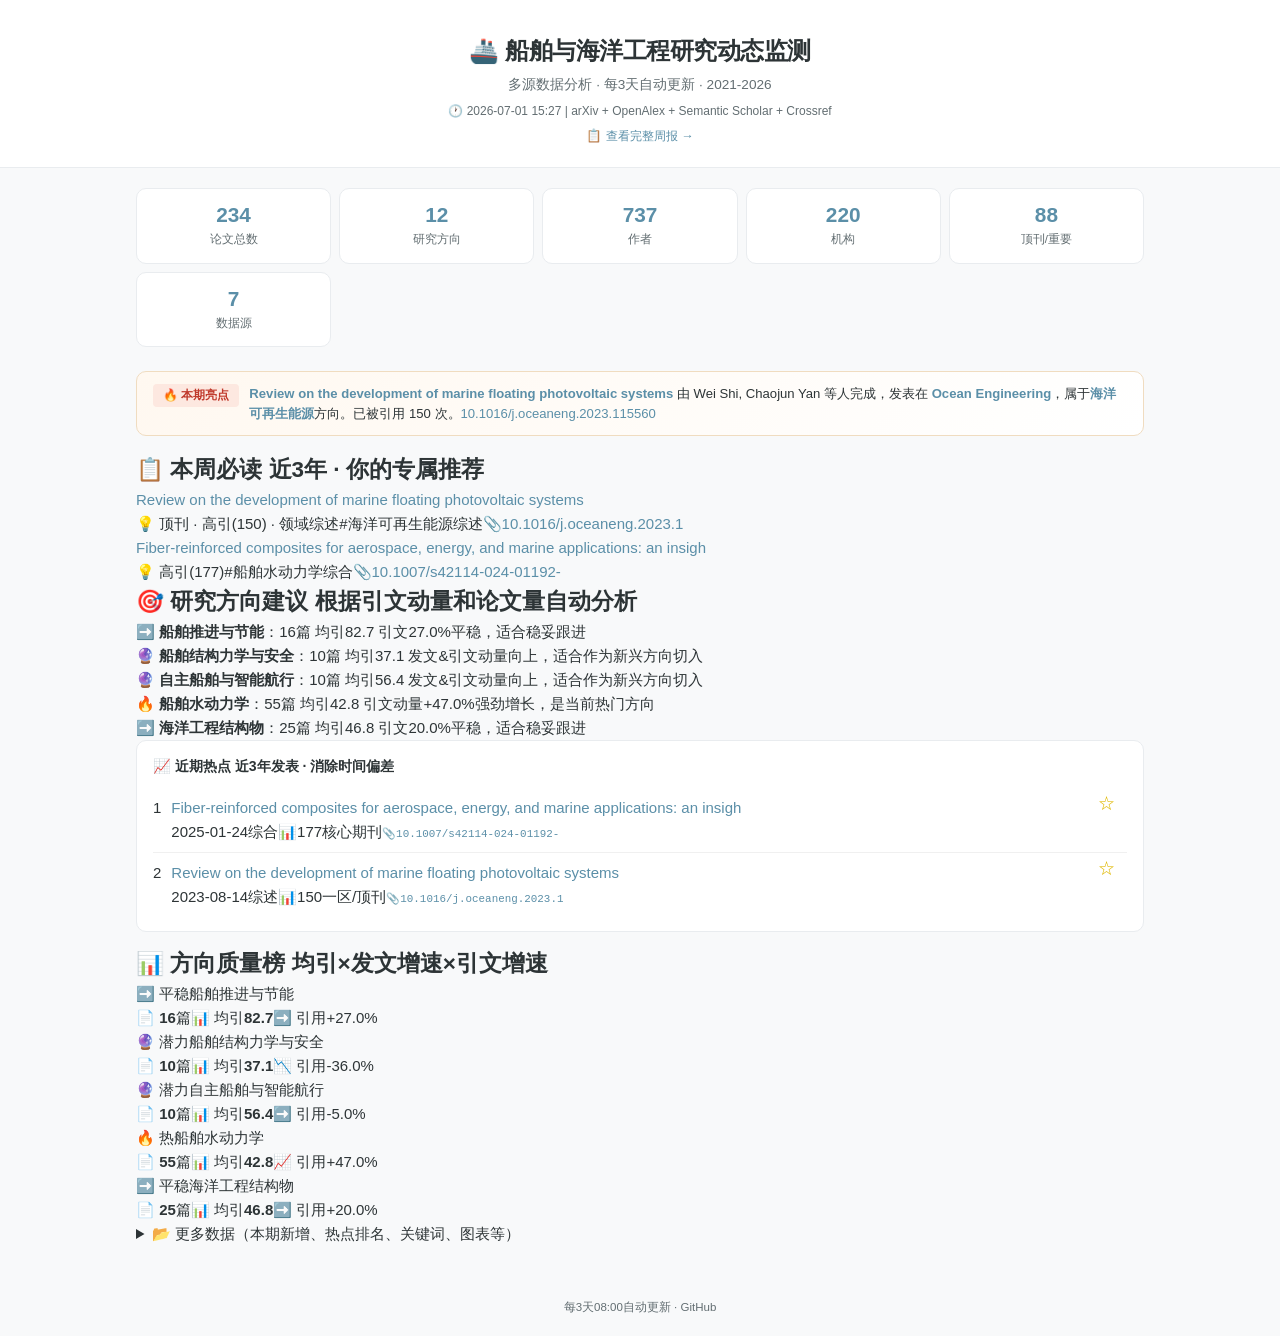
==== commit 96211742: "redesign: core user = student, info flow rebuilt" ====
--- a/docs/index.html
+++ b/docs/index.html
@@ -15,6 +15,12 @@
 </header>
 <main>
 <div class="stats-row"><div class="sc"><span class="n">234</span><span class="l">论文总数</span></div><div class="sc"><span class="n">12</span><span class="l">研究方向</span></div><div class="sc"><span class="n">737</span><span class="l">作者</span></div><div class="sc"><span class="n">220</span><span class="l">机构</span></div><div class="sc"><span class="n">88</span><span class="l">顶刊/重要</span></div><div class="sc"><span class="n">7</span><span class="l">数据源</span></div></div>
+<div class="hl"><span class="hl-badge">🔥 本期亮点</span><span class="hl-txt"><b><a href="https://doi.org/10.1016/j.oceaneng.2023.115560" target="_blank">Review on the development of marine floating photovoltaic systems</a></b> 由 Wei Shi, Chaojun Yan 等人完成，发表在 <b>Ocean Engineering</b>，属于<b>海洋可再生能源</b>方向。已被引用 150 次。<a href="https://doi.org/10.1016/j.oceaneng.2023.115560">10.1016/j.oceaneng.2023.115560</a></span></div>
+<section class="rec-section rec-top"><h2>📋 本周必读 <span class="hint">近3年 · 你的专属推荐</span></h2><div class="rec-item" data-pid="https://doi.org/10.1016/j.oceaneng.2023.115560"><div class="rec-t"><a href="https://doi.org/10.1016/j.oceaneng.2023.115560" target="_blank">Review on the development of marine floating photovoltaic systems</a></div><div class="rec-m"><span class="rec-why">💡 顶刊 · 高引(150) · 领域综述</span><span class="rec-tag">#海洋可再生能源</span><span class="rec-pt">综述</span><a href="https://doi.org/10.1016/j.oceaneng.2023.115560" target="_blank">📎10.1016/j.oceaneng.2023.1</a></div></div><div class="rec-item" data-pid="https://doi.org/10.1007/s42114-024-01192-y"><div class="rec-t"><a href="https://doi.org/10.1007/s42114-024-01192-y" target="_blank">Fiber-reinforced composites for aerospace, energy, and marine applications: an insigh</a></div><div class="rec-m"><span class="rec-why">💡 高引(177)</span><span class="rec-tag">#船舶水动力学</span><span class="rec-pt">综合</span><a href="https://doi.org/10.1007/s42114-024-01192-y" target="_blank">📎10.1007/s42114-024-01192-</a></div></div></section>
+<section class="quality-s"><h2>🎯 研究方向建议 <span class="hint">根据引文动量和论文量自动分析</span></h2><div class="advice-list"><div class="advice-item">➡️ <b>船舶推进与节能</b>：16篇 均引82.7 引文27.0%平稳，适合稳妥跟进</div><div class="advice-item">🔮 <b>船舶结构力学与安全</b>：10篇 均引37.1 发文&引文动量向上，适合作为新兴方向切入</div><div class="advice-item">🔮 <b>自主船舶与智能航行</b>：10篇 均引56.4 发文&引文动量向上，适合作为新兴方向切入</div><div class="advice-item">🔥 <b>船舶水动力学</b>：55篇 均引42.8 引文动量+47.0%强劲增长，是当前热门方向</div><div class="advice-item">➡️ <b>海洋工程结构物</b>：25篇 均引46.8 引文20.0%平稳，适合稳妥跟进</div></div></section>
+<section class="kw-section"><h2>📈 近期热点 <span class="hint">近3年发表 · 消除时间偏差</span></h2><div class="hot-grid"><div class="hp hp-sm" data-pid="https://doi.org/10.1007/s42114-024-01192-y"><span class="hp-n">1</span><button class="bm-btn" onclick="toggleBm(this)" title="收藏">☆</button><div class="hp-b"><div class="hp-t"><a href="https://doi.org/10.1007/s42114-024-01192-y" target="_blank">Fiber-reinforced composites for aerospace, energy, and marine applications: an insigh</a></div><div class="hp-m"><span>2025-01-24</span><span class="pt 综合">综合</span><span class="ci">📊177</span><span class="rk">核心期刊</span><a href="https://doi.org/10.1007/s42114-024-01192-y" class="doi" target="_blank">📎10.1007/s42114-024-01192-</a></div></div></div><div class="hp hp-sm" data-pid="https://doi.org/10.1016/j.oceaneng.2023.115560"><span class="hp-n">2</span><button class="bm-btn" onclick="toggleBm(this)" title="收藏">☆</button><div class="hp-b"><div class="hp-t"><a href="https://doi.org/10.1016/j.oceaneng.2023.115560" target="_blank">Review on the development of marine floating photovoltaic systems</a></div><div class="hp-m"><span>2023-08-14</span><span class="pt 综述">综述</span><span class="ci">📊150</span><span class="rk">一区/顶刊</span><a href="https://doi.org/10.1016/j.oceaneng.2023.115560" class="doi" target="_blank">📎10.1016/j.oceaneng.2023.1</a></div></div></div></div></section>
+<section class="quality-s"><h2>📊 方向质量榜 <span class="hint">均引×发文增速×引文增速</span></h2><div class="qi-grid"><div class="qi-item"><div class="qi-header"><span class="qp-badge q-flat">➡️ 平稳</span><span class="qi-name" onclick="searchDir('船舶推进与节能')">船舶推进与节能</span></div><div class="qi-body"><span class="qi-stat">📄 <b>16</b>篇</span><span class="qi-stat">📊 均引<b>82.7</b></span><span class="qi-stat">➡️ 引用+27.0%</span></div></div><div class="qi-item"><div class="qi-header"><span class="qp-badge">🔮 潜力</span><span class="qi-name" onclick="searchDir('船舶结构力学与安全')">船舶结构力学与安全</span></div><div class="qi-body"><span class="qi-stat">📄 <b>10</b>篇</span><span class="qi-stat">📊 均引<b>37.1</b></span><span class="qi-stat">📉 引用-36.0%</span></div></div><div class="qi-item"><div class="qi-header"><span class="qp-badge">🔮 潜力</span><span class="qi-name" onclick="searchDir('自主船舶与智能航行')">自主船舶与智能航行</span></div><div class="qi-body"><span class="qi-stat">📄 <b>10</b>篇</span><span class="qi-stat">📊 均引<b>56.4</b></span><span class="qi-stat">➡️ 引用-5.0%</span></div></div><div class="qi-item"><div class="qi-header"><span class="qp-badge q-hot">🔥 热</span><span class="qi-name" onclick="searchDir('船舶水动力学')">船舶水动力学</span></div><div class="qi-body"><span class="qi-stat">📄 <b>55</b>篇</span><span class="qi-stat">📊 均引<b>42.8</b></span><span class="qi-stat">📈 引用+47.0%</span></div></div><div class="qi-item"><div class="qi-header"><span class="qp-badge q-flat">➡️ 平稳</span><span class="qi-name" onclick="searchDir('海洋工程结构物')">海洋工程结构物</span></div><div class="qi-body"><span class="qi-stat">📄 <b>25</b>篇</span><span class="qi-stat">📊 均引<b>46.8</b></span><span class="qi-stat">➡️ 引用+20.0%</span></div></div></div></section>
+<details><summary class="more-toggle">📂 更多数据（本期新增、热点排名、关键词、图表等）</summary>
 <section class="new-section"><h2>📰 本期新增 <span class="new-count">14篇</span></h2><div class="hp" data-pid="http://arxiv.org/abs/2606.31613v1"><span class="new-badge">🆕</span><div class="hp-b"><div class="hp-t"><a href="http://arxiv.org/abs/2606.31613v1" target="_blank">Robust Autonomous UAV Landing on Maritime Platforms via Multimodal Agentic AI and Active W</a></div><div class="hp-m"><span>2026-06-30</span><span class="ci">📊0</span><span class="rk">预印本</span><a href="https://doi.org/10.48550/arXiv.2606.31613" class="doi" target="_blank">10.48550/arXiv.2606.31613</a></div></div></div><div class="hp" data-pid="https://www.semanticscholar.org/paper/f287f3d9c9f44a9d0a02008df16710d24025e048"><span class="new-badge">🆕</span><div class="hp-b"><div class="hp-t"><a href="https://www.semanticscholar.org/paper/f287f3d9c9f44a9d0a02008df16710d24025e048" target="_blank">Assessment of the ultimate and residual strength of a ship's hull</a></div><div class="hp-m"><span>2026-06-21</span><span class="ci">📊0</span><span class="rk">核心期刊</span><a href="https://doi.org/10.37890/jwt.vi87.697" class="doi" target="_blank">10.37890/jwt.vi87.697</a></div></div></div><div class="hp" data-pid="http://arxiv.org/abs/2606.29853v1"><span class="new-badge">🆕</span><div class="hp-b"><div class="hp-t"><a href="http://arxiv.org/abs/2606.29853v1" target="_blank">A second-order unified gas-kinetic wave-particle method with enhanced mesh independence fo</a></div><div class="hp-m"><span>2026-06-29</span><span class="ci">📊0</span><span class="rk">预印本</span><a href="https://doi.org/10.48550/arXiv.2606.29853" class="doi" target="_blank">10.48550/arXiv.2606.29853</a></div></div></div><div class="hp" data-pid="http://arxiv.org/abs/2606.29875v1"><span class="new-badge">🆕</span><div class="hp-b"><div class="hp-t"><a href="http://arxiv.org/abs/2606.29875v1" target="_blank">AUSLUN: A Fixed-Hover UAV--USV System for GNSS-Denied Maritime Search and Navigation</a></div><div class="hp-m"><span>2026-06-29</span><span class="ci">📊0</span><span class="rk">预印本</span><a href="https://doi.org/10.48550/arXiv.2606.29875" class="doi" target="_blank">10.48550/arXiv.2606.29875</a></div></div></div><div class="hp" data-pid="http://arxiv.org/abs/2606.30275v1"><span class="new-badge">🆕</span><div class="hp-b"><div class="hp-t"><a href="http://arxiv.org/abs/2606.30275v1" target="_blank">ActiveVital: Geometry-Aware Embodied Vital Signs Monitoring for Home Healthcare Robots</a></div><div class="hp-m"><span>2026-06-29</span><span class="ci">📊0</span><span class="rk">预印本</span><a href="https://doi.org/10.48550/arXiv.2606.30275" class="doi" target="_blank">10.48550/arXiv.2606.30275</a></div></div></div><div class="hp" data-pid="http://arxiv.org/abs/2606.28021v1"><span class="new-badge">🆕</span><div class="hp-b"><div class="hp-t"><a href="http://arxiv.org/abs/2606.28021v1" target="_blank">Multiscale Cavitation Sub-Grid Modeling via Population Balances as Linear Stochastic Proce</a></div><div class="hp-m"><span>2026-06-26</span><span class="ci">📊0</span><span class="rk">预印本</span><a href="https://doi.org/10.48550/arXiv.2606.28021" class="doi" target="_blank">10.48550/arXiv.2606.28021</a></div></div></div><div class="hp" data-pid="http://arxiv.org/abs/2606.25472v1"><span class="new-badge">🆕</span><div class="hp-b"><div class="hp-t"><a href="http://arxiv.org/abs/2606.25472v1" target="_blank">From Propulsion to Suction: Unraveling Thrust Reversal in Propellers at Intermediate Reyno</a></div><div class="hp-m"><span>2026-06-24</span><span class="ci">📊0</span><span class="rk">预印本</span><a href="https://doi.org/10.48550/arXiv.2606.25472" class="doi" target="_blank">10.48550/arXiv.2606.25472</a></div></div></div><div class="hp" data-pid="http://arxiv.org/abs/2606.25373v1"><span class="new-badge">🆕</span><div class="hp-b"><div class="hp-t"><a href="http://arxiv.org/abs/2606.25373v1" target="_blank">A Free Sphere Reverses the Rebound Direction of a Near-Wall Cavitation Bubble</a></div><div class="hp-m"><span>2026-06-24</span><span class="ci">📊0</span><span class="rk">预印本</span><a href="https://doi.org/10.48550/arXiv.2606.25373" class="doi" target="_blank">10.48550/arXiv.2606.25373</a></div></div></div></section>
 <div class="charts-row">
 <div class="cc"><h2>📊 研究方向分布</h2><div class="cw"><canvas id="c1"></canvas></div></div>
@@ -22,11 +28,7 @@
 <div class="cc"><h2>🏆 期刊等级</h2><div class="cw"><canvas id="c3"></canvas></div></div>
 </div>
 <section class="hot"><h2>🔥 热点论文 · 综合排名</h2><p class="hint">引用+时效加权（全场）</p><div class="hp" data-pid="https://doi.org/10.3390/jmse9040415"><span class="hp-n">1</span><button class="bm-btn" onclick="toggleBm(this)" title="收藏">☆</button><div class="hp-b"><div class="hp-t"><a href="https://doi.org/10.3390/jmse9040415" target="_blank">Decarbonization in Shipping Industry: A Review of Research, Technology Development, and In</a></div><div class="hp-m"><span>2021-04-13</span><span class="ci">📊291</span><span class="rk">核心期刊</span><a href="https://doi.org/10.3390/jmse9040415" class="doi" target="_blank">10.3390/jmse9040415</a></div></div></div><div class="hp" data-pid="https://doi.org/10.1109/tpel.2021.3128417"><span class="hp-n">2</span><button class="bm-btn" onclick="toggleBm(this)" title="收藏">☆</button><div class="hp-b"><div class="hp-t"><a href="https://doi.org/10.1109/tpel.2021.3128417" target="_blank">A Review of DC Shipboard Microgrids—Part I: Power Architectures, Energy Storage, and Power</a></div><div class="hp-m"><span>2021-11-16</span><span class="ci">📊235</span><span class="rk">核心期刊</span><a href="https://doi.org/10.1109/tpel.2021.3128417" class="doi" target="_blank">10.1109/tpel.2021.3128417</a></div></div></div><div class="hp" data-pid="https://doi.org/10.1007/s42114-024-01192-y"><span class="hp-n">3</span><button class="bm-btn" onclick="toggleBm(this)" title="收藏">☆</button><div class="hp-b"><div class="hp-t"><a href="https://doi.org/10.1007/s42114-024-01192-y" target="_blank">Fiber-reinforced composites for aerospace, energy, and marine applications: an insight int</a></div><div class="hp-m"><span>2025-01-24</span><span class="ci">📊177</span><span class="rk">核心期刊</span><a href="https://doi.org/10.1007/s42114-024-01192-y" class="doi" target="_blank">10.1007/s42114-024-01192-y</a></div></div></div><div class="hp" data-pid="https://doi.org/10.3390/jmse9091020"><span class="hp-n">4</span><button class="bm-btn" onclick="toggleBm(this)" title="收藏">☆</button><div class="hp-b"><div class="hp-t"><a href="https://doi.org/10.3390/jmse9091020" target="_blank">AUV Trajectory Tracking Models and Control Strategies: A Review</a></div><div class="hp-m"><span>2021-09-17</span><span class="ci">📊174</span><span class="rk">核心期刊</span><a href="https://doi.org/10.3390/jmse9091020" class="doi" target="_blank">10.3390/jmse9091020</a></div></div></div><div class="hp" data-pid="https://doi.org/10.3390/jmse10091222"><span class="hp-n">5</span><button class="bm-btn" onclick="toggleBm(this)" title="收藏">☆</button><div class="hp-b"><div class="hp-t"><a href="https://doi.org/10.3390/jmse10091222" target="_blank">An Extensive Review of Liquid Hydrogen in Transportation with Focus on the Maritime Sector</a></div><div class="hp-m"><span>2022-09-01</span><span class="ci">📊173</span><span class="rk">核心期刊</span><a href="https://doi.org/10.3390/jmse10091222" class="doi" target="_blank">10.3390/jmse10091222</a></div></div></div><div class="hp" data-pid="https://doi.org/10.1016/j.apenergy.2021.117100"><span class="hp-n">6</span><button class="bm-btn" onclick="toggleBm(this)" title="收藏">☆</button><div class="hp-b"><div class="hp-t"><a href="https://doi.org/10.1016/j.apenergy.2021.117100" target="_blank">Geometric optimisation of wave energy conversion devices: A survey</a></div><div class="hp-m"><span>2021-05-26</span><span class="ci">📊163</span><span class="rk">一区/顶刊</span><a href="https://doi.org/10.1016/j.apenergy.2021.117100" class="doi" target="_blank">10.1016/j.apenergy.2021.117100</a></div></div></div><div class="hp" data-pid="https://doi.org/10.3390/en16010002"><span class="hp-n">7</span><button class="bm-btn" onclick="toggleBm(this)" title="收藏">☆</button><div class="hp-b"><div class="hp-t"><a href="https://doi.org/10.3390/en16010002" target="_blank">Floating Offshore Wind Turbines: Current Status and Future Prospects</a></div><div class="hp-m"><span>2022-12-20</span><span class="ci">📊158</span><span class="rk">核心期刊</span><a href="https://doi.org/10.3390/en16010002" class="doi" target="_blank">10.3390/en16010002</a></div></div></div><div class="hp" data-pid="https://doi.org/10.1016/j.oceaneng.2023.114670"><span class="hp-n">8</span><button class="bm-btn" onclick="toggleBm(this)" title="收藏">☆</button><div class="hp-b"><div class="hp-t"><a href="https://doi.org/10.1016/j.oceaneng.2023.114670" target="_blank">Review of current regulations, available technologies, and future trends in the green ship</a></div><div class="hp-m"><span>2023-05-11</span><span class="ci">📊157</span><span class="rk">一区/顶刊</span><a href="https://doi.org/10.1016/j.oceaneng.2023.114670" class="doi" target="_blank">10.1016/j.oceaneng.2023.114670</a></div></div></div><div class="hp" data-pid="https://doi.org/10.1016/j.oceaneng.2023.115560"><span class="hp-n">9</span><button class="bm-btn" onclick="toggleBm(this)" title="收藏">☆</button><div class="hp-b"><div class="hp-t"><a href="https://doi.org/10.1016/j.oceaneng.2023.115560" target="_blank">Review on the development of marine floating photovoltaic systems</a></div><div class="hp-m"><span>2023-08-14</span><span class="ci">📊150</span><span class="rk">一区/顶刊</span><a href="https://doi.org/10.1016/j.oceaneng.2023.115560" class="doi" target="_blank">10.1016/j.oceaneng.2023.115560</a></div></div></div><div class="hp" data-pid="https://doi.org/10.3390/polym13020173"><span class="hp-n">10</span><button class="bm-btn" onclick="toggleBm(this)" title="收藏">☆</button><div class="hp-b"><div class="hp-t"><a href="https://doi.org/10.3390/polym13020173" target="_blank">Mechanical Properties of Protective Coatings against Marine Fouling: A Review</a></div><div class="hp-m"><span>2021-01-06</span><span class="ci">📊137</span><span class="rk">核心期刊</span><a href="https://doi.org/10.3390/polym13020173" class="doi" target="_blank">10.3390/polym13020173</a></div></div></div></section>
-<section class="hot"><h2>📈 近期热点 <span class="hint">近3年高引论文</span></h2><p class="hint">只看近3年发表，消除时间偏差</p><div class="hp" data-pid="https://doi.org/10.1007/s42114-024-01192-y"><span class="hp-n">1</span><button class="bm-btn" onclick="toggleBm(this)" title="收藏">☆</button><div class="hp-b"><div class="hp-t"><a href="https://doi.org/10.1007/s42114-024-01192-y" target="_blank">Fiber-reinforced composites for aerospace, energy, and marine applications: an insigh</a></div><div class="hp-m"><span>2025-01-24</span><span class="pt 综合">综合</span><span class="ci">📊177</span><span class="rk">核心期刊</span><a href="https://doi.org/10.1007/s42114-024-01192-y" class="doi" target="_blank">📎10.1007/s42114-024-01192-</a></div></div></div><div class="hp" data-pid="https://doi.org/10.1016/j.oceaneng.2023.115560"><span class="hp-n">2</span><button class="bm-btn" onclick="toggleBm(this)" title="收藏">☆</button><div class="hp-b"><div class="hp-t"><a href="https://doi.org/10.1016/j.oceaneng.2023.115560" target="_blank">Review on the development of marine floating photovoltaic systems</a></div><div class="hp-m"><span>2023-08-14</span><span class="pt 综述">综述</span><span class="ci">📊150</span><span class="rk">一区/顶刊</span><a href="https://doi.org/10.1016/j.oceaneng.2023.115560" class="doi" target="_blank">📎10.1016/j.oceaneng.2023.1</a></div></div></div></section>
-<section class="quality-s"><h2>📊 方向质量榜 <span class="hint">均引×发文增速×引文增速</span></h2><div class="qi-grid"><div class="qi-item"><div class="qi-header"><span class="qp-badge q-flat">➡️ 平稳</span><span class="qi-name" onclick="searchDir('船舶推进与节能')">船舶推进与节能</span></div><div class="qi-body"><span class="qi-stat">📄 <b>16</b>篇</span><span class="qi-stat">📊 均引<b>82.7</b></span><span class="qi-stat">➡️ 引用+27.0%</span></div></div><div class="qi-item"><div class="qi-header"><span class="qp-badge">🔮 潜力</span><span class="qi-name" onclick="searchDir('船舶结构力学与安全')">船舶结构力学与安全</span></div><div class="qi-body"><span class="qi-stat">📄 <b>10</b>篇</span><span class="qi-stat">📊 均引<b>37.1</b></span><span class="qi-stat">📉 引用-36.0%</span></div></div><div class="qi-item"><div class="qi-header"><span class="qp-badge">🔮 潜力</span><span class="qi-name" onclick="searchDir('自主船舶与智能航行')">自主船舶与智能航行</span></div><div class="qi-body"><span class="qi-stat">📄 <b>10</b>篇</span><span class="qi-stat">📊 均引<b>56.4</b></span><span class="qi-stat">➡️ 引用-5.0%</span></div></div><div class="qi-item"><div class="qi-header"><span class="qp-badge q-hot">🔥 热</span><span class="qi-name" onclick="searchDir('船舶水动力学')">船舶水动力学</span></div><div class="qi-body"><span class="qi-stat">📄 <b>55</b>篇</span><span class="qi-stat">📊 均引<b>42.8</b></span><span class="qi-stat">📈 引用+47.0%</span></div></div><div class="qi-item"><div class="qi-header"><span class="qp-badge q-flat">➡️ 平稳</span><span class="qi-name" onclick="searchDir('海洋工程结构物')">海洋工程结构物</span></div><div class="qi-body"><span class="qi-stat">📄 <b>25</b>篇</span><span class="qi-stat">📊 均引<b>46.8</b></span><span class="qi-stat">➡️ 引用+20.0%</span></div></div></div></section>
-<section class="rec-section"><h2>📋 本周必读 <span class="hint">近3年高质量论文推荐</span></h2><div class="rec-item" data-pid="https://doi.org/10.1016/j.oceaneng.2023.115560"><div class="rec-t"><a href="https://doi.org/10.1016/j.oceaneng.2023.115560" target="_blank">Review on the development of marine floating photovoltaic systems</a></div><div class="rec-m"><span class="rec-why">💡 顶刊 · 高引(150) · 领域综述</span><span class="rec-tag">#海洋可再生能源</span><span class="rec-pt">综述</span><a href="https://doi.org/10.1016/j.oceaneng.2023.115560" target="_blank">📎10.1016/j.oceaneng.2023.1</a></div></div><div class="rec-item" data-pid="https://doi.org/10.1007/s42114-024-01192-y"><div class="rec-t"><a href="https://doi.org/10.1007/s42114-024-01192-y" target="_blank">Fiber-reinforced composites for aerospace, energy, and marine applications: an insigh</a></div><div class="rec-m"><span class="rec-why">💡 高引(177)</span><span class="rec-tag">#船舶水动力学</span><span class="rec-pt">综合</span><a href="https://doi.org/10.1007/s42114-024-01192-y" target="_blank">📎10.1007/s42114-024-01192-</a></div></div></section>
 <section class="kw-section"><h2>🔍 研究热度关键词 Top 10</h2><div class="kw-grid"><div class="kw-item"><div class="kw-name">CFD模拟<span class="gr-flat">➡️</span></div><div class="kw-count">34</div><div class="kw-trend"><div class="kw-bar"><span class="kw-y">2021</span><div class="kw-fill-w"><div class="kw-fill" style="width:100%"></div></div><span class="kw-c">8</span></div><div class="kw-bar"><span class="kw-y">2022</span><div class="kw-fill-w"><div class="kw-fill" style="width:75%"></div></div><span class="kw-c">6</span></div><div class="kw-bar"><span class="kw-y">2023</span><div class="kw-fill-w"><div class="kw-fill" style="width:87%"></div></div><span class="kw-c">7</span></div><div class="kw-bar"><span class="kw-y">2024</span><div class="kw-fill-w"><div class="kw-fill" style="width:87%"></div></div><span class="kw-c">7</span></div><div class="kw-bar"><span class="kw-y">2026</span><div class="kw-fill-w"><div class="kw-fill" style="width:37%"></div></div><span class="kw-c">3</span></div></div></div><div class="kw-item"><div class="kw-name">粘性流<span class="gr-flat">➡️</span></div><div class="kw-count">15</div><div class="kw-trend"><div class="kw-bar"><span class="kw-y">2021</span><div class="kw-fill-w"><div class="kw-fill" style="width:80%"></div></div><span class="kw-c">4</span></div><div class="kw-bar"><span class="kw-y">2022</span><div class="kw-fill-w"><div class="kw-fill" style="width:20%"></div></div><span class="kw-c">1</span></div><div class="kw-bar"><span class="kw-y">2023</span><div class="kw-fill-w"><div class="kw-fill" style="width:60%"></div></div><span class="kw-c">3</span></div><div class="kw-bar"><span class="kw-y">2024</span><div class="kw-fill-w"><div class="kw-fill" style="width:100%"></div></div><span class="kw-c">5</span></div><div class="kw-bar"><span class="kw-y">2026</span><div class="kw-fill-w"><div class="kw-fill" style="width:20%"></div></div><span class="kw-c">1</span></div></div></div><div class="kw-item"><div class="kw-name">操纵性<span class="gr-down">📉</span></div><div class="kw-count">10</div><div class="kw-trend"><div class="kw-bar"><span class="kw-y">2021</span><div class="kw-fill-w"><div class="kw-fill" style="width:50%"></div></div><span class="kw-c">2</span></div><div class="kw-bar"><span class="kw-y">2022</span><div class="kw-fill-w"><div class="kw-fill" style="width:100%"></div></div><span class="kw-c">4</span></div><div class="kw-bar"><span class="kw-y">2023</span><div class="kw-fill-w"><div class="kw-fill" style="width:25%"></div></div><span class="kw-c">1</span></div><div class="kw-bar"><span class="kw-y">2026</span><div class="kw-fill-w"><div class="kw-fill" style="width:25%"></div></div><span class="kw-c">1</span></div></div></div><div class="kw-item"><div class="kw-name">耐波性<span class="gr-flat">➡️</span></div><div class="kw-count">8</div><div class="kw-trend"><div class="kw-bar"><span class="kw-y">2021</span><div class="kw-fill-w"><div class="kw-fill" style="width:50%"></div></div><span class="kw-c">2</span></div><div class="kw-bar"><span class="kw-y">2022</span><div class="kw-fill-w"><div class="kw-fill" style="width:100%"></div></div><span class="kw-c">4</span></div><div class="kw-bar"><span class="kw-y">2023</span><div class="kw-fill-w"><div class="kw-fill" style="width:50%"></div></div><span class="kw-c">2</span></div></div></div><div class="kw-item"><div class="kw-name">平台设计<span class="gr-up">📈</span></div><div class="kw-count">7</div><div class="kw-trend"><div class="kw-bar"><span class="kw-y">2021</span><div class="kw-fill-w"><div class="kw-fill" style="width:50%"></div></div><span class="kw-c">1</span></div><div class="kw-bar"><span class="kw-y">2022</span><div class="kw-fill-w"><div class="kw-fill" style="width:50%"></div></div><span class="kw-c">1</span></div><div class="kw-bar"><span class="kw-y">2023</span><div class="kw-fill-w"><div class="kw-fill" style="width:100%"></div></div><span class="kw-c">2</span></div><div class="kw-bar"><span class="kw-y">2024</span><div class="kw-fill-w"><div class="kw-fill" style="width:100%"></div></div><span class="kw-c">2</span></div><div class="kw-bar"><span class="kw-y">2025</span><div class="kw-fill-w"><div class="kw-fill" style="width:50%"></div></div><span class="kw-c">1</span></div></div></div><div class="kw-item"><div class="kw-name">立管与锚泊<span class="gr-flat">➡️</span></div><div class="kw-count">6</div><div class="kw-trend"><div class="kw-bar"><span class="kw-y">2021</span><div class="kw-fill-w"><div class="kw-fill" style="width:50%"></div></div><span class="kw-c">1</span></div><div class="kw-bar"><span class="kw-y">2023</span><div class="kw-fill-w"><div class="kw-fill" style="width:100%"></div></div><span class="kw-c">2</span></div><div class="kw-bar"><span class="kw-y">2024</span><div class="kw-fill-w"><div class="kw-fill" style="width:100%"></div></div><span class="kw-c">2</span></div><div class="kw-bar"><span class="kw-y">2025</span><div class="kw-fill-w"><div class="kw-fill" style="width:50%"></div></div><span class="kw-c">1</span></div></div></div><div class="kw-item"><div class="kw-name">CFD方法<span class="gr-down">📉</span></div><div class="kw-count">6</div><div class="kw-trend"><div class="kw-bar"><span class="kw-y">2021</span><div class="kw-fill-w"><div class="kw-fill" style="width:50%"></div></div><span class="kw-c">1</span></div><div class="kw-bar"><span class="kw-y">2023</span><div class="kw-fill-w"><div class="kw-fill" style="width:100%"></div></div><span class="kw-c">2</span></div><div class="kw-bar"><span class="kw-y">2024</span><div class="kw-fill-w"><div class="kw-fill" style="width:50%"></div></div><span class="kw-c">1</span></div><div class="kw-bar"><span class="kw-y">2026</span><div class="kw-fill-w"><div class="kw-fill" style="width:50%"></div></div><span class="kw-c">1</span></div></div></div><div class="kw-item"><div class="kw-name">排放控制<span class="gr-flat">➡️</span></div><div class="kw-count">5</div><div class="kw-trend"><div class="kw-bar"><span class="kw-y">2021</span><div class="kw-fill-w"><div class="kw-fill" style="width:100%"></div></div><span class="kw-c">2</span></div><div class="kw-bar"><span class="kw-y">2022</span><div class="kw-fill-w"><div class="kw-fill" style="width:50%"></div></div><span class="kw-c">1</span></div><div class="kw-bar"><span class="kw-y">2024</span><div class="kw-fill-w"><div class="kw-fill" style="width:100%"></div></div><span class="kw-c">2</span></div></div></div><div class="kw-item"><div class="kw-name">替代燃料<span class="gr-flat">➡️</span></div><div class="kw-count">4</div><div class="kw-trend"><div class="kw-bar"><span class="kw-y">2022</span><div class="kw-fill-w"><div class="kw-fill" style="width:50%"></div></div><span class="kw-c">1</span></div><div class="kw-bar"><span class="kw-y">2023</span><div class="kw-fill-w"><div class="kw-fill" style="width:100%"></div></div><span class="kw-c">2</span></div><div class="kw-bar"><span class="kw-y">2024</span><div class="kw-fill-w"><div class="kw-fill" style="width:50%"></div></div><span class="kw-c">1</span></div></div></div><div class="kw-item"><div class="kw-name">避碰<span class="gr-flat">➡️</span></div><div class="kw-count">3</div><div class="kw-trend"><div class="kw-bar"><span class="kw-y">2021</span><div class="kw-fill-w"><div class="kw-fill" style="width:100%"></div></div><span class="kw-c">1</span></div><div class="kw-bar"><span class="kw-y">2022</span><div class="kw-fill-w"><div class="kw-fill" style="width:100%"></div></div><span class="kw-c">1</span></div><div class="kw-bar"><span class="kw-y">2024</span><div class="kw-fill-w"><div class="kw-fill" style="width:100%"></div></div><span class="kw-c">1</span></div></div></div></div></section>
-<div class="hl"><span class="hl-badge">🔥 本期亮点</span><span class="hl-txt"><b><a href="https://doi.org/10.1016/j.oceaneng.2023.115560" target="_blank">Review on the development of marine floating photovoltaic systems</a></b> 由 Wei Shi, Chaojun Yan 等人完成，发表在 <b>Ocean Engineering</b>，属于<b>海洋可再生能源</b>方向。已被引用 150 次。<a href="https://doi.org/10.1016/j.oceaneng.2023.115560">10.1016/j.oceaneng.2023.115560</a></span></div>
 <section class="country-s"><h2>🌏 地域分布 · 国内 vs 国外</h2><div class="country-grid"><div class="cg-item intl"><span class="cg-flag">🌍</span><span class="cg-name">国外</span><span class="cg-count">278篇</span><span class="cg-insts">191个机构</span></div><div class="country-bar-inner"><div class="cbar intl" style="width:100.0%"></div><div class="cbar cn" style="width:20.1%"></div></div><div class="cg-item cn"><span class="cg-flag">🇨🇳</span><span class="cg-name">国内</span><span class="cg-count">56篇</span><span class="cg-insts">29个机构</span></div></div></section>
 <section class="ai-s"><h2>🏫 高产机构 Top 15</h2><div class="ai-l"><div class="ai-item"><a href="#" onclick="searchBy('University of Strathclyde');return false" class="ai-name">University of Strathclyde</a><span class="ai-count">12</span></div>
 <div class="ai-item"><a href="#" onclick="searchBy('University of Lisbon');return false" class="ai-name">University of Lisbon</a><span class="ai-count">9</span></div>
@@ -71,6 +73,7 @@
 <div id="fr" class="filter-results"></div>
 <div class="tf"><input type="text" id="ts" placeholder="🔍 搜研究方向..." oninput="ft()"></div>
 <div class="ts"><div class="th" onclick="tt(this)"><span class="dot" style="background:#5B8FA8"></span><span class="tn">船舶水动力学</span><span class="tc">55篇</span><span class="ti">均引42.8 | 📈47.0%</span><span class="tic">▸</span></div><div class="tb" style="display:none"><div class="pi" data-pid="https://doi.org/10.1109/tpel.2021.3128417" data-year="2021" data-jrank="核心期刊"><div class="pi-t"><button class="bm-btn" onclick="toggleBm(this)" title="收藏">☆</button> <a href="https://doi.org/10.1109/tpel.2021.3128417" target="_blank">A Review of DC Shipboard Microgrids—Part I: Power Architectures, Energy Storage,</a></div><div class="pi-m"><span>2021-11-16</span><span><a href="#" onclick="searchBy('Luona Xu');return false" clas</span><span class="pt 综述">综述</span><span class="sk">#CFD模拟</span><span class="ci">📊235</span><span class="inst">🏛️ <a href="#" onclick="searchBy('King Abdulaziz University');return false" class="au-link">King Abdulaziz University</a></span><a href="https://doi.org/10.1109/tpel.2021.3128417" class="doi">📎10.1109/tpel.2021.3128417</a></div></div><div class="pi" data-pid="https://doi.org/10.1007/s42114-024-01192-y" data-year="2025" data-jrank="核心期刊"><div class="pi-t"><button class="bm-btn" onclick="toggleBm(this)" title="收藏">☆</button> <a href="https://doi.org/10.1007/s42114-024-01192-y" target="_blank">Fiber-reinforced composites for aerospace, energy, and marine applications: an i</a></div><div class="pi-m"><span>2025-01-24</span><span><a href="#" onclick="searchBy('Abdulhammed K. Hamzat');retur</span><span class="pt 综合">综合</span><span class="ci">📊177</span><span class="inst">🏛️ <a href="#" onclick="searchBy('Wichita State University');return false" class="au-link">Wichita State University</a></span><a href="https://doi.org/10.1007/s42114-024-01192-y" class="doi">📎10.1007/s42114-024-01192-</a></div></div><div class="pi" data-pid="https://doi.org/10.3390/jmse10091222" data-year="2022" data-jrank="核心期刊"><div class="pi-t"><button class="bm-btn" onclick="toggleBm(this)" title="收藏">☆</button> <a href="https://doi.org/10.3390/jmse10091222" target="_blank">An Extensive Review of Liquid Hydrogen in Transportation with Focus on the Marit</a></div><div class="pi-m"><span>2022-09-01</span><span><a href="#" onclick="searchBy('Federico Ustolin');return fal</span><span class="pt 综述">综述</span><span class="sk">#粘性流#CFD模拟</span><span class="ci">📊173</span><span class="inst">🏛️ <a href="#" onclick="searchBy('Norwegian University of Science and');return false" class="au-link">Norwegian University of Science and</a></span><a href="https://doi.org/10.3390/jmse10091222" class="doi">📎10.3390/jmse10091222</a></div></div><div class="pi" data-pid="https://doi.org/10.1016/j.oceaneng.2023.114670" data-year="2023" data-jrank="一区/顶刊"><div class="pi-t"><button class="bm-btn" onclick="toggleBm(this)" title="收藏">☆</button> <a href="https://doi.org/10.1016/j.oceaneng.2023.114670" target="_blank">Review of current regulations, available technologies, and future trends in the </a></div><div class="pi-m"><span>2023-05-11</span><span><a href="#" onclick="searchBy('Mina Tadros');return false" c</span><span class="pt 综述">综述</span><span class="sk">#粘性流#CFD模拟</span><span class="ci">📊157</span><span class="inst">🏛️ <a href="#" onclick="searchBy('Alexandria University');return false" class="au-link">Alexandria University</a></span><a href="https://doi.org/10.1016/j.oceaneng.2023.114670" class="doi">📎10.1016/j.oceaneng.2023.1</a></div></div><div class="pi" data-pid="https://doi.org/10.3390/jmse9020119" data-year="2021" data-jrank="核心期刊"><div class="pi-t"><button class="bm-btn" onclick="toggleBm(this)" title="收藏">☆</button> <a href="https://doi.org/10.3390/jmse9020119" target="_blank">Neural Network Approach for Predicting Ship Speed and Fuel Consumption</a></div><div class="pi-m"><span>2021-01-25</span><span><a href="#" onclick="searchBy('Lúcia Moreira');return false"</span><span class="pt 数值">数值</span><span class="ci">📊99</span><span class="inst">🏛️ <a href="#" onclick="searchBy('University of Lisbon');return false" class="au-link">University of Lisbon</a></span><a href="https://doi.org/10.3390/jmse9020119" class="doi">📎10.3390/jmse9020119</a></div></div><div class="pi" data-pid="https://doi.org/10.1016/j.oceaneng.2021.110239" data-year="2021" data-jrank="一区/顶刊"><div class="pi-t"><button class="bm-btn" onclick="toggleBm(this)" title="收藏">☆</button> <a href="https://doi.org/10.1016/j.oceaneng.2021.110239" target="_blank">Multi-fidelity Co-Kriging surrogate model for ship hull form optimization</a></div><div class="pi-m"><span>2021-11-26</span><span><a href="#" onclick="searchBy('Xinwang Liu');return false" c</span><span class="pt 综合">综合</span><span class="sk">#船型优化</span><span class="ci">📊98</span><span class="inst">🏛️ <a href="#" onclick="searchBy('Shanghai Jiao Tong University');return false" class="au-link">Shanghai Jiao Tong University</a></span><a href="https://doi.org/10.1016/j.oceaneng.2021.110239" class="doi">📎10.1016/j.oceaneng.2021.1</a></div></div><div class="pi" data-pid="https://doi.org/10.1039/d0ra08672j" data-year="2021" data-jrank="核心期刊"><div class="pi-t"><button class="bm-btn" onclick="toggleBm(this)" title="收藏">☆</button> <a href="https://doi.org/10.1039/d0ra08672j" target="_blank">Thriving artificial underwater drag-reduction materials inspired from aquatic an</a></div><div class="pi-m"><span>2021-01-01</span><span><a href="#" onclick="searchBy('Guizhong Tian');return false"</span><span class="pt 综合">综合</span><span class="sk">#粘性流#CFD模拟</span><span class="ci">📊94</span><span class="inst">🏛️ <a href="#" onclick="searchBy('Jiangsu University of Science and T');return false" class="au-link">Jiangsu University of Science and T</a></span><a href="https://doi.org/10.1039/d0ra08672j" class="doi">📎10.1039/d0ra08672j</a></div></div><div class="pi" data-pid="https://doi.org/10.3390/jmse11071381" data-year="2023" data-jrank="核心期刊"><div class="pi-t"><button class="bm-btn" onclick="toggleBm(this)" title="收藏">☆</button> <a href="https://doi.org/10.3390/jmse11071381" target="_blank">A Machine-Learning-Based Method for Ship Propulsion Power Prediction in Ice</a></div><div class="pi-m"><span>2023-07-06</span><span><a href="#" onclick="searchBy('Li Zhou');return false" class</span><span class="pt 实验">实验</span><span class="sk">#CFD模拟</span><span class="ci">📊94</span><span class="inst">🏛️ <a href="#" onclick="searchBy('Jiangsu University of Science and T');return false" class="au-link">Jiangsu University of Science and T</a></span><a href="https://doi.org/10.3390/jmse11071381" class="doi">📎10.3390/jmse11071381</a></div></div><div class="pi" data-pid="https://doi.org/10.1016/j.apor.2024.104075" data-year="2024" data-jrank="一区/顶刊"><div class="pi-t"><button class="bm-btn" onclick="toggleBm(this)" title="收藏">☆</button> <a href="https://doi.org/10.1016/j.apor.2024.104075" target="_blank">Computational Fluid Dynamics (CFD) applications in Floating Offshore Wind Turbin</a></div><div class="pi-m"><span>2024-06-12</span><span><a href="#" onclick="searchBy('Wenzhe Zhang');return false" </span><span class="pt 综述">综述</span><span class="sk">#粘性流#CFD模拟</span><span class="ci">📊93</span><span class="inst">🏛️ <a href="#" onclick="searchBy('Universidad Politécnica de Madrid');return false" class="au-link">Universidad Politécnica de Madrid</a></span><a href="https://doi.org/10.1016/j.apor.2024.104075" class="doi">📎10.1016/j.apor.2024.10407</a></div></div><div class="pi" data-pid="https://doi.org/10.3390/cmd2020010" data-year="2021" data-jrank="核心期刊"><div class="pi-t"><button class="bm-btn" onclick="toggleBm(this)" title="收藏">☆</button> <a href="https://doi.org/10.3390/cmd2020010" target="_blank">Corrosion Performance of Electrodeposited Zinc and Zinc-Alloy Coatings in Marine</a></div><div class="pi-m"><span>2021-04-21</span><span><a href="#" onclick="searchBy('Kranthi Kumar Maniam');return</span><span class="pt 综述">综述</span><span class="sk">#粘性流#CFD模拟</span><span class="ci">📊89</span><span class="inst">🏛️ <a href="#" onclick="searchBy('University of Leicester');return false" class="au-link">University of Leicester</a></span><a href="https://doi.org/10.3390/cmd2020010" class="doi">📎10.3390/cmd2020010</a></div></div><div class="pi" data-pid="https://doi.org/10.1016/j.oceaneng.2022.112867" data-year="2022" data-jrank="一区/顶刊"><div class="pi-t"><button class="bm-btn" onclick="toggleBm(this)" title="收藏">☆</button> <a href="https://doi.org/10.1016/j.oceaneng.2022.112867" target="_blank">Real-time digital twin for ship operation in waves</a></div><div class="pi-m"><span>2022-10-18</span><span><a href="#" onclick="searchBy('Jae‐Hoon Lee');return false" </span><span class="pt 综合">综合</span><span class="sk">#CFD模拟#耐波性#操纵性</span><span class="ci">📊84</span><span class="inst">🏛️ <a href="#" onclick="searchBy('Massachusetts Institute of Technolo');return false" class="au-link">Massachusetts Institute of Technolo</a></span><a href="https://doi.org/10.1016/j.oceaneng.2022.112867" class="doi">📎10.1016/j.oceaneng.2022.1</a></div></div><div class="pi" data-pid="https://doi.org/10.1186/s41072-023-00159-4" data-year="2024" data-jrank="核心期刊"><div class="pi-t"><button class="bm-btn" onclick="toggleBm(this)" title="收藏">☆</button> <a href="https://doi.org/10.1186/s41072-023-00159-4" target="_blank">4400 TEU cargo ship dynamic analysis by Gaidai reliability method</a></div><div class="pi-m"><span>2024-01-02</span><span><a href="#" onclick="searchBy('Oleg Gaidai');return false" c</span><span class="pt 综合">综合</span><span class="sk">#粘性流#CFD模拟</span><span class="ci">📊66</span><span class="inst">🏛️ <a href="#" onclick="searchBy('Shanghai Ocean University');return false" class="au-link">Shanghai Ocean University</a></span><a href="https://doi.org/10.1186/s41072-023-00159-4" class="doi">📎10.1186/s41072-023-00159-</a></div></div><div class="pi" data-pid="https://doi.org/10.1016/j.oceaneng.2024.116848" data-year="2024" data-jrank="一区/顶刊"><div class="pi-t"><button class="bm-btn" onclick="toggleBm(this)" title="收藏">☆</button> <a href="https://doi.org/10.1016/j.oceaneng.2024.116848" target="_blank">Hydrodynamic investigation on a single-point moored offshore cage-wave energy co</a></div><div class="pi-m"><span>2024-03-05</span><span><a href="#" onclick="searchBy('Yong Cheng');return false" cl</span><span class="pt 综合">综合</span><span class="ci">📊57</span><span class="inst">🏛️ <a href="#" onclick="searchBy('Jiangsu University of Science and T');return false" class="au-link">Jiangsu University of Science and T</a></span><a href="https://doi.org/10.1016/j.oceaneng.2024.116848" class="doi">📎10.1016/j.oceaneng.2024.1</a></div></div><div class="pi" data-pid="https://doi.org/10.1080/21650020.2024.2327362" data-year="2024" data-jrank="核心期刊"><div class="pi-t"><button class="bm-btn" onclick="toggleBm(this)" title="收藏">☆</button> <a href="https://doi.org/10.1080/21650020.2024.2327362" target="_blank">Gaidai multivariate risk assessment method for cargo ship dynamics</a></div><div class="pi-m"><span>2024-03-11</span><span><a href="#" onclick="searchBy('Oleg Gaidai');return false" c</span><span class="pt 综合">综合</span><span class="sk">#粘性流#CFD模拟</span><span class="ci">📊55</span><span class="inst">🏛️ <a href="#" onclick="searchBy('Shanghai Ocean University');return false" class="au-link">Shanghai Ocean University</a></span><a href="https://doi.org/10.1080/21650020.2024.2327362" class="doi">📎10.1080/21650020.2024.232</a></div></div><div class="pi" data-pid="https://doi.org/10.1016/j.apor.2021.102864" data-year="2021" data-jrank="一区/顶刊"><div class="pi-t"><button class="bm-btn" onclick="toggleBm(this)" title="收藏">☆</button> <a href="https://doi.org/10.1016/j.apor.2021.102864" target="_blank">Cavitation funnel effect: Bio-inspired leading-edge tubercle application on duct</a></div><div class="pi-m"><span>2021-09-10</span><span><a href="#" onclick="searchBy('Callum Stark');return false" </span><span class="pt 综合">综合</span><span class="sk">#螺旋桨设计#CFD模拟</span><span class="ci">📊54</span><span class="inst">🏛️ <a href="#" onclick="searchBy('University of Strathclyde');return false" class="au-link">University of Strathclyde</a></span><a href="https://doi.org/10.1016/j.apor.2021.102864" class="doi">📎10.1016/j.apor.2021.10286</a></div></div><div class="pi" data-pid="https://doi.org/10.1080/17445302.2021.1907071" data-year="2021" data-jrank="一区/顶刊"><div class="pi-t"><button class="bm-btn" onclick="toggleBm(this)" title="收藏">☆</button> <a href="https://doi.org/10.1080/17445302.2021.1907071" target="_blank">Prediction of cavitating propeller underwater radiated noise using RANS &amp; DE</a></div><div class="pi-m"><span>2021-04-06</span><span><a href="#" onclick="searchBy('Savaş Sezen');return false" c</span><span class="pt 数值">数值</span><span class="sk">#螺旋桨设计#粘性流#CFD模拟</span><span class="ci">📊49</span><span class="inst">🏛️ <a href="#" onclick="searchBy('University of Strathclyde');return false" class="au-link">University of Strathclyde</a></span><a href="https://doi.org/10.1080/17445302.2021.1907071" class="doi">📎10.1080/17445302.2021.190</a></div></div><div class="pi" data-pid="https://doi.org/10.1007/s00348-021-03260-1" data-year="2021" data-jrank="核心期刊"><div class="pi-t"><button class="bm-btn" onclick="toggleBm(this)" title="收藏">☆</button> <a href="https://doi.org/10.1007/s00348-021-03260-1" target="_blank">Experimental evaluation of methodologies for single transient cavitation bubble </a></div><div class="pi-m"><span>2021-07-19</span><span><a href="#" onclick="searchBy('Darjan Podbevšek');return fal</span><span class="pt 综述">综述</span><span class="sk">#粘性流#CFD模拟</span><span class="ci">📊46</span><span class="inst">🏛️ <a href="#" onclick="searchBy('University of Ljubljana');return false" class="au-link">University of Ljubljana</a></span><a href="https://doi.org/10.1007/s00348-021-03260-1" class="doi">📎10.1007/s00348-021-03260-</a></div></div><div class="pi" data-pid="https://doi.org/10.2478/pomr-2022-0034" data-year="2022" data-jrank="核心期刊"><div class="pi-t"><button class="bm-btn" onclick="toggleBm(this)" title="收藏">☆</button> <a href="https://doi.org/10.2478/pomr-2022-0034" target="_blank">Optimization Model to Manage Ship Fuel Consumption and Navigation Time</a></div><div class="pi-m"><span>2022-09-01</span><span><a href="#" onclick="searchBy('Krzysztof Rudzki');return fal</span><span class="pt 综合">综合</span><span class="sk">#CFD模拟</span><span class="ci">📊45</span><span class="inst">🏛️ <a href="#" onclick="searchBy('Ho Chi Minh City University of Tech');return false" class="au-link">Ho Chi Minh City University of Tech</a></span><a href="https://doi.org/10.2478/pomr-2022-0034" class="doi">📎10.2478/pomr-2022-0034</a></div></div><div class="pi" data-pid="https://doi.org/10.1016/j.oceaneng.2021.109703" data-year="2021" data-jrank="一区/顶刊"><div class="pi-t"><button class="bm-btn" onclick="toggleBm(this)" title="收藏">☆</button> <a href="https://doi.org/10.1016/j.oceaneng.2021.109703" target="_blank">Influence of roughness on propeller performance with a view to mitigating tip vo</a></div><div class="pi-m"><span>2021-09-27</span><span><a href="#" onclick="searchBy('Savaş Sezen');return false" c</span><span class="pt 综合">综合</span><span class="sk">#螺旋桨设计</span><span class="ci">📊44</span><span class="inst">🏛️ <a href="#" onclick="searchBy('University of Strathclyde');return false" class="au-link">University of Strathclyde</a></span><a href="https://doi.org/10.1016/j.oceaneng.2021.109703" class="doi">📎10.1016/j.oceaneng.2021.1</a></div></div><div class="pi" data-pid="https://doi.org/10.1063/5.0163795" data-year="2023" data-jrank="一区/顶刊"><div class="pi-t"><button class="bm-btn" onclick="toggleBm(this)" title="收藏">☆</button> <a href="https://doi.org/10.1063/5.0163795" target="_blank">Prediction of wave-induced ship motions based on integrated neural network syste</a></div><div class="pi-m"><span>2023-09-01</span><span><a href="#" onclick="searchBy('Jae‐Hoon Lee');return false" </span><span class="pt 综合">综合</span><span class="sk">#耐波性</span><span class="ci">📊42</span><span class="inst">🏛️ <a href="#" onclick="searchBy('Sungshin Women\'s University');return false" class="au-link">Sungshin Women's University</a></span><a href="https://doi.org/10.1063/5.0163795" class="doi">📎10.1063/5.0163795</a></div></div><div class="pi" data-pid="https://doi.org/10.1007/s40722-022-00243-0" data-year="2022" data-jrank="一区/顶刊"><div class="pi-t"><button class="bm-btn" onclick="toggleBm(this)" title="收藏">☆</button> <a href="https://doi.org/10.1007/s40722-022-00243-0" target="_blank">Time-series forecasting of ships maneuvering in waves via dynamic mode decomposi</a></div><div class="pi-m"><span>2022-07-26</span><span><a href="#" onclick="searchBy('Matteo Diez');return false" c</span><span class="pt 综合">综合</span><span class="sk">#CFD模拟#操纵性</span><span class="ci">📊42</span><span class="inst">🏛️ <a href="#" onclick="searchBy('National Research Council');return false" class="au-link">National Research Council</a></span><a href="https://doi.org/10.1007/s40722-022-00243-0" class="doi">📎10.1007/s40722-022-00243-</a></div></div><div class="pi" data-pid="https://doi.org/10.3390/jmse11040835" data-year="2023" data-jrank="核心期刊"><div class="pi-t"><button class="bm-btn" onclick="toggleBm(this)" title="收藏">☆</button> <a href="https://doi.org/10.3390/jmse11040835" target="_blank">Review of the Decision Support Methods Used in Optimizing Ship Hulls towards Imp</a></div><div class="pi-m"><span>2023-04-15</span><span><a href="#" onclick="searchBy('Mina Tadros');return false" c</span><span class="pt 综述">综述</span><span class="ci">📊39</span><span class="inst">🏛️ <a href="#" onclick="searchBy('Alexandria University');return false" class="au-link">Alexandria University</a></span><a href="https://doi.org/10.3390/jmse11040835" class="doi">📎10.3390/jmse11040835</a></div></div><div class="pi" data-pid="https://doi.org/10.1016/j.oceaneng.2023.115255" data-year="2023" data-jrank="一区/顶刊"><div class="pi-t"><button class="bm-btn" onclick="toggleBm(this)" title="收藏">☆</button> <a href="https://doi.org/10.1016/j.oceaneng.2023.115255" target="_blank">Math-data integrated prediction model for ship maneuvering motion</a></div><div class="pi-m"><span>2023-07-12</span><span><a href="#" onclick="searchBy('Qi Dong');return false" class</span><span class="pt 综合">综合</span><span class="sk">#操纵性</span><span class="ci">📊38</span><span class="inst">🏛️ <a href="#" onclick="searchBy('Wuhan Ship Development & Design Ins');return false" class="au-link">Wuhan Ship Development & Design Ins</a></span><a href="https://doi.org/10.1016/j.oceaneng.2023.115255" class="doi">📎10.1016/j.oceaneng.2023.1</a></div></div><div class="pi" data-pid="https://doi.org/10.1007/s40722-022-00255-w" data-year="2022" data-jrank="一区/顶刊"><div class="pi-t"><button class="bm-btn" onclick="toggleBm(this)" title="收藏">☆</button> <a href="https://doi.org/10.1007/s40722-022-00255-w" target="_blank">Time-series forecasting for ships maneuvering in waves via recurrent-type neural</a></div><div class="pi-m"><span>2022-08-23</span><span><a href="#" onclick="searchBy('Danny D’Agostino');return fal</span><span class="pt 数值">数值</span><span class="sk">#CFD模拟#耐波性#操纵性</span><span class="ci">📊38</span><span class="inst">🏛️ <a href="#" onclick="searchBy('National Research Council');return false" class="au-link">National Research Council</a></span><a href="https://doi.org/10.1007/s40722-022-00255-w" class="doi">📎10.1007/s40722-022-00255-</a></div></div><div class="pi" data-pid="https://doi.org/10.1016/j.oceaneng.2024.119398" data-year="2024" data-jrank="一区/顶刊"><div class="pi-t"><button class="bm-btn" onclick="toggleBm(this)" title="收藏">☆</button> <a href="https://doi.org/10.1016/j.oceaneng.2024.119398" target="_blank">Review of recent developments on the hydroelastic response and gap resonance of </a></div><div class="pi-m"><span>2024-10-10</span><span><a href="#" onclick="searchBy('P. Amouzadrad');return false"</span><span class="pt 综述">综述</span><span class="ci">📊37</span><span class="inst">🏛️ <a href="#" onclick="searchBy('University of Lisbon');return false" class="au-link">University of Lisbon</a></span><a href="https://doi.org/10.1016/j.oceaneng.2024.119398" class="doi">📎10.1016/j.oceaneng.2024.1</a></div></div><div class="pi" data-pid="https://doi.org/10.1016/j.marstruc.2022.103307" data-year="2022" data-jrank="一区/顶刊"><div class="pi-t"><button class="bm-btn" onclick="toggleBm(this)" title="收藏">☆</button> <a href="https://doi.org/10.1016/j.marstruc.2022.103307" target="_blank">Uncertainties in modelling the low-frequency wave-induced global loads in ships</a></div><div class="pi-m"><span>2022-09-29</span><span><a href="#" onclick="searchBy('Joško Parunov');return false"</span><span class="pt 综述">综述</span><span class="sk">#耐波性</span><span class="ci">📊37</span><span class="inst">🏛️ <a href="#" onclick="searchBy('University of Lisbon');return false" class="au-link">University of Lisbon</a></span><a href="https://doi.org/10.1016/j.marstruc.2022.103307" class="doi">📎10.1016/j.marstruc.2022.1</a></div></div><div class="pi" data-pid="https://doi.org/10.3390/jmse9121451" data-year="2021" data-jrank="核心期刊"><div class="pi-t"><button class="bm-btn" onclick="toggleBm(this)" title="收藏">☆</button> <a href="https://doi.org/10.3390/jmse9121451" target="_blank">Six-DOF CFD Simulations of Underwater Vehicle Operating Underwater Turning Maneu</a></div><div class="pi-m"><span>2021-12-18</span><span><a href="#" onclick="searchBy('Kunyu Han');return false" cla</span><span class="pt 数值">数值</span><span class="sk">#CFD模拟#操纵性</span><span class="ci">📊36</span><span class="inst">🏛️ <a href="#" onclick="searchBy('Wuhan Ship Development & Design Ins');return false" class="au-link">Wuhan Ship Development & Design Ins</a></span><a href="https://doi.org/10.3390/jmse9121451" class="doi">📎10.3390/jmse9121451</a></div></div><div class="pi" data-pid="https://doi.org/10.1007/s11831-024-10127-1" data-year="2024" data-jrank="核心期刊"><div class="pi-t"><button class="bm-btn" onclick="toggleBm(this)" title="收藏">☆</button> <a href="https://doi.org/10.1007/s11831-024-10127-1" target="_blank">A Scoping Review on Simulation-Based Design Optimization in Marine Engineering: </a></div><div class="pi-m"><span>2024-05-15</span><span><a href="#" onclick="searchBy('Andrea Serani');return false"</span><span class="pt 综述">综述</span><span class="sk">#CFD模拟</span><span class="ci">📊35</span><span class="inst">🏛️ <a href="#" onclick="searchBy('National Research Council');return false" class="au-link">National Research Council</a></span><a href="https://doi.org/10.1007/s11831-024-10127-1" class="doi">📎10.1007/s11831-024-10127-</a></div></div><div class="pi" data-pid="https://doi.org/10.1038/s41598-023-44552-2" data-year="2023" data-jrank="核心期刊"><div class="pi-t"><button class="bm-btn" onclick="toggleBm(this)" title="收藏">☆</button> <a href="https://doi.org/10.1038/s41598-023-44552-2" target="_blank">Estimating waves via measured ship responses</a></div><div class="pi-m"><span>2023-10-13</span><span><a href="#" onclick="searchBy('Ulrik Dam Nielsen');return fa</span><span class="pt 综述">综述</span><span class="ci">📊32</span><span class="inst">🏛️ <a href="#" onclick="searchBy('Technical University of Denmark');return false" class="au-link">Technical University of Denmark</a></span><a href="https://doi.org/10.1038/s41598-023-44552-2" class="doi">📎10.1038/s41598-023-44552-</a></div></div><div class="pi" data-pid="https://doi.org/10.1016/j.oceaneng.2023.114822" data-year="2023" data-jrank="一区/顶刊"><div class="pi-t"><button class="bm-btn" onclick="toggleBm(this)" title="收藏">☆</button> <a href="https://doi.org/10.1016/j.oceaneng.2023.114822" target="_blank">A review on ship motions and quiescent periods prediction models</a></div><div class="pi-m"><span>2023-05-27</span><span><a href="#" onclick="searchBy('Giulia Cademartori');return f</span><span class="pt 综述">综述</span><span class="sk">#粘性流#CFD模拟#耐波性</span><span class="ci">📊30</span><span class="inst">🏛️ <a href="#" onclick="searchBy('Azienda-Unita\' Sanitaria Locale Di ');return false" class="au-link">Azienda-Unita' Sanitaria Locale Di </a></span><a href="https://doi.org/10.1016/j.oceaneng.2023.114822" class="doi">📎10.1016/j.oceaneng.2023.1</a></div></div><div class="pi" data-pid="https://doi.org/10.1080/17445302.2021.1907066" data-year="2021" data-jrank="一区/顶刊"><div class="pi-t"><button class="bm-btn" onclick="toggleBm(this)" title="收藏">☆</button> <a href="https://doi.org/10.1080/17445302.2021.1907066" target="_blank">Coupling of dynamic reaction forces of a heavy load crane and ship motion respon</a></div><div class="pi-m"><span>2021-04-10</span><span><a href="#" onclick="searchBy('Yingguang Chu');return false"</span><span class="pt 数值">数值</span><span class="sk">#耐波性</span><span class="ci">📊29</span><span class="inst">🏛️ <a href="#" onclick="searchBy('Ålesund Hospital');return false" class="au-link">Ålesund Hospital</a></span><a href="https://doi.org/10.1080/17445302.2021.1907066" class="doi">📎10.1080/17445302.2021.190</a></div></div><div class="pi" data-pid="https://doi.org/10.1016/j.oceaneng.2024.117443" data-year="2024" data-jrank="一区/顶刊"><div class="pi-t"><button class="bm-btn" onclick="toggleBm(this)" title="收藏">☆</button> <a href="https://doi.org/10.1016/j.oceaneng.2024.117443" target="_blank">Dynamic analysis of lift-off operation of offshore wind turbine jacket foundatio</a></div><div class="pi-m"><span>2024-03-19</span><span><a href="#" onclick="searchBy('Mingsheng Chen');return false</span><span class="pt 数值">数值</span><span class="sk">#粘性流#CFD模拟</span><span class="ci">📊26</span><span class="inst">🏛️ <a href="#" onclick="searchBy('Goldwind (China)');return false" class="au-link">Goldwind (China)</a></span><a href="https://doi.org/10.1016/j.oceaneng.2024.117443" class="doi">📎10.1016/j.oceaneng.2024.1</a></div></div><div class="pi" data-pid="https://doi.org/10.1016/j.oceaneng.2023.116476" data-year="2023" data-jrank="一区/顶刊"><div class="pi-t"><button class="bm-btn" onclick="toggleBm(this)" title="收藏">☆</button> <a href="https://doi.org/10.1016/j.oceaneng.2023.116476" target="_blank">A combined experimental and numerical approach to predict ship resistance and po</a></div><div class="pi-m"><span>2023-12-11</span><span><a href="#" onclick="searchBy('Yanzhuo Xue');return false" c</span><span class="pt 实验">实验</span><span class="sk">#CFD模拟</span><span class="ci">📊25</span><span class="inst">🏛️ <a href="#" onclick="searchBy('Cranfield University');return false" class="au-link">Cranfield University</a></span><a href="https://doi.org/10.1016/j.oceaneng.2023.116476" class="doi">📎10.1016/j.oceaneng.2023.1</a></div></div><div class="pi" data-pid="https://doi.org/10.1016/j.oceaneng.2023.115349" data-year="2023" data-jrank="一区/顶刊"><div class="pi-t"><button class="bm-btn" onclick="toggleBm(this)" title="收藏">☆</button> <a href="https://doi.org/10.1016/j.oceaneng.2023.115349" target="_blank">Propulsive performance of a rigid wingsail with crescent-shaped profiles</a></div><div class="pi-m"><span>2023-07-25</span><span><a href="#" onclick="searchBy('Heng Zhu');return false" clas</span><span class="pt 数值">数值</span><span class="sk">#粘性流#CFD模拟</span><span class="ci">📊25</span><span class="inst">🏛️ <a href="#" onclick="searchBy('Chalmers University of Technology');return false" class="au-link">Chalmers University of Technology</a></span><a href="https://doi.org/10.1016/j.oceaneng.2023.115349" class="doi">📎10.1016/j.oceaneng.2023.1</a></div></div><div class="pi" data-pid="https://www.semanticscholar.org/paper/a9099fc51dfd586dc2775be1e65bb7875e77d8dd" data-year="2022" data-jrank="一区/顶刊"><div class="pi-t"><button class="bm-btn" onclick="toggleBm(this)" title="收藏">☆</button> <a href="https://www.semanticscholar.org/paper/a9099fc51dfd586dc2775be1e65bb7875e77d8dd" target="_blank">Accumulated fatigue damage assessment of side structural details in a double hul</a></div><div class="pi-m"><span>2022-05-01</span><span><a href="#" onclick="searchBy('A. Yosri');return false" clas</span><span class="pt 数值">数值</span><span class="sk">#耐波性</span><span class="ci">📊16</span><a href="https://doi.org/10.1016/j.oceaneng.2022.111069" class="doi">📎10.1016/j.oceaneng.2022.1</a></div></div><div class="pi" data-pid="https://doi.org/10.1016/j.marstruc.2024.103731" data-year="2024" data-jrank="一区/顶刊"><div class="pi-t"><button class="bm-btn" onclick="toggleBm(this)" title="收藏">☆</button> <a href="https://doi.org/10.1016/j.marstruc.2024.103731" target="_blank">Dynamic analysis of breaking wave impact on a floating offshore wind turbine via</a></div><div class="pi-m"><span>2024-11-21</span><span><a href="#" onclick="searchBy('Shengzhe Wang');return false"</span><span class="pt 综合">综合</span><span class="ci">📊10</span><span class="inst">🏛️ <a href="#" onclick="searchBy('National Sun Yat-sen University');return false" class="au-link">National Sun Yat-sen University</a></span><a href="https://doi.org/10.1016/j.marstruc.2024.103731" class="doi">📎10.1016/j.marstruc.2024.1</a></div></div><div class="pi" data-pid="https://doi.org/10.5957/josr.04230009" data-year="2024" data-jrank="一区/顶刊"><div class="pi-t"><button class="bm-btn" onclick="toggleBm(this)" title="收藏">☆</button> <a href="https://doi.org/10.5957/josr.04230009" target="_blank">Propeller and Engine Performance of Commercial Windships: Benefits and Trade-Off</a></div><div class="pi-m"><span>2024-02-02</span><span><a href="#" onclick="searchBy('Martina Reche-Vilanova');retu</span><span class="pt 综合">综合</span><span class="ci">📊3</span><span class="inst">🏛️ <a href="#" onclick="searchBy('Technical University of Denmark');return false" class="au-link">Technical University of Denmark</a></span><a href="https://doi.org/10.5957/josr.04230009" class="doi">📎10.5957/josr.04230009</a></div></div><div class="pi" data-pid="https://www.semanticscholar.org/paper/ee6427c055640f0a74dc4566f24495334826de06" data-year="2022" data-jrank="核心期刊"><div class="pi-t"><button class="bm-btn" onclick="toggleBm(this)" title="收藏">☆</button> <a href="https://www.semanticscholar.org/paper/ee6427c055640f0a74dc4566f24495334826de06" target="_blank">Estimation of Still-Water Bending Moment of Ship Hull Girder Using Beam Finite E</a></div><div class="pi-m"><span>2022-06-05</span><span><a href="#" onclick="searchBy('Akira Tatsumi');return false"</span><span class="pt 数值">数值</span><span class="ci">📊2</span><a href="https://doi.org/10.1115/omae2022-78630" class="doi">📎10.1115/omae2022-78630</a></div></div><div class="pi" data-pid="https://www.semanticscholar.org/paper/c0d954deafb8dfaaee4468c1445dbfeaef043451" data-year="2023" data-jrank="核心期刊"><div class="pi-t"><button class="bm-btn" onclick="toggleBm(this)" title="收藏">☆</button> <a href="https://www.semanticscholar.org/paper/c0d954deafb8dfaaee4468c1445dbfeaef043451" target="_blank">Numerical analysis of fatigue strength for ultra-large ships considering springi</a></div><div class="pi-m"><span>2023-08-01</span><span><a href="#" onclick="searchBy('Ling Chen');return false" cla</span><span class="pt 综合">综合</span><span class="ci">📊1</span><a href="https://doi.org/10.1088/1742-6596/2553/1/012077" class="doi">📎10.1088/1742-6596/2553/1/</a></div></div><div class="pi" data-pid="https://doi.org/10.5957/josr.09220026" data-year="2024" data-jrank="一区/顶刊"><div class="pi-t"><button class="bm-btn" onclick="toggleBm(this)" title="收藏">☆</button> <a href="https://doi.org/10.5957/josr.09220026" target="_blank">Algebraic Surfaces with Three Super Ellipses for Formation of Submarine Hull Sur</a></div><div class="pi-m"><span>2024-02-08</span><span><a href="#" onclick="searchBy('С. Н. Кривошапко');return fal</span><span class="pt 综合">综合</span><span class="sk">#CFD模拟</span><span class="ci">📊1</span><span class="inst">🏛️ <a href="#" onclick="searchBy('Peoples\' Friendship University of R');return false" class="au-link">Peoples' Friendship University of R</a></span><a href="https://doi.org/10.5957/josr.09220026" class="doi">📎10.5957/josr.09220026</a></div></div><div class="pi" data-pid="http://arxiv.org/abs/2206.10303v2" data-year="2022" data-jrank="预印本"><div class="pi-t"><button class="bm-btn" onclick="toggleBm(this)" title="收藏">☆</button> <a href="http://arxiv.org/abs/2206.10303v2" target="_blank">Prediction of Maneuvering Status for Aerial Vehicles using Supervised Learning M</a></div><div class="pi-m"><span>2022-06-02</span><span><a href="#" onclick="searchBy('Abhishek Gupta');return false</span><span class="pt 综合">综合</span><span class="sk">#CFD模拟#操纵性</span><a href="https://doi.org/10.48550/arXiv.2206.10303" class="doi">📎10.48550/arXiv.2206.10303</a></div></div><div class="pi" data-pid="https://doi.org/10.5957/josr.01240002" data-year="2024" data-jrank="一区/顶刊"><div class="pi-t"><button class="bm-btn" onclick="toggleBm(this)" title="收藏">☆</button> <a href="https://doi.org/10.5957/josr.01240002" target="_blank">Optimization of Ship Propellers Under Consideration of the Acoustic Emission Bas</a></div><div class="pi-m"><span>2024-07-26</span><span><a href="#" onclick="searchBy('Daniel Ferreira González');re</span><span class="pt 数值">数值</span><span class="inst">🏛️ <a href="#" onclick="searchBy('Universität Hamburg');return false" class="au-link">Universität Hamburg</a></span><a href="https://doi.org/10.5957/josr.01240002" class="doi">📎10.5957/josr.01240002</a></div></div><div class="pi" data-pid="https://doi.org/10.5957/josr.12240026" data-year="2026" data-jrank="一区/顶刊"><div class="pi-t"><button class="bm-btn" onclick="toggleBm(this)" title="收藏">☆</button> <a href="https://doi.org/10.5957/josr.12240026" target="_blank">Stochastic Load Modeling of Ship Structures under Correlated Wave Pulses and Sto</a></div><div class="pi-m"><span>2026-05-12</span><span><a href="#" onclick="searchBy('A. Kakaie');return false" cla</span><span class="pt 综合">综合</span><span class="inst">🏛️ <a href="#" onclick="searchBy('Centre for Research in Anthropology');return false" class="au-link">Centre for Research in Anthropology</a></span><a href="https://doi.org/10.5957/josr.12240026" class="doi">📎10.5957/josr.12240026</a></div></div><div class="pi" data-pid="http://arxiv.org/abs/2311.05470v1" data-year="2023" data-jrank="预印本"><div class="pi-t"><button class="bm-btn" onclick="toggleBm(this)" title="收藏">☆</button> <a href="http://arxiv.org/abs/2311.05470v1" target="_blank">Designing ship hull forms using generative adversarial networks</a></div><div class="pi-m"><span>2023-11-09</span><span><a href="#" onclick="searchBy('Kazuo Yonekura');return false</span><span class="pt 综合">综合</span><span class="sk">#CFD模拟</span><a href="https://doi.org/10.48550/arXiv.2311.05470" class="doi">📎10.48550/arXiv.2311.05470</a></div></div><div class="pi" data-pid="http://arxiv.org/abs/1401.3816v1" data-year="2014" data-jrank="预印本"><div class="pi-t"><button class="bm-btn" onclick="toggleBm(this)" title="收藏">☆</button> <a href="http://arxiv.org/abs/1401.3816v1" target="_blank">Physics-Based Learning Models for Ship Hydrodynamics</a></div><div class="pi-m"><span>2014-01-16</span><span><a href="#" onclick="searchBy('Gabriel D. Weymouth');return </span><span class="pt 综合">综合</span><span class="sk">#CFD模拟</span><a href="https://doi.org/10.48550/arXiv.1401.3816" class="doi">📎10.48550/arXiv.1401.3816</a></div></div><div class="pi" data-pid="http://arxiv.org/abs/2108.03636v1" data-year="2021" data-jrank="预印本"><div class="pi-t"><button class="bm-btn" onclick="toggleBm(this)" title="收藏">☆</button> <a href="http://arxiv.org/abs/2108.03636v1" target="_blank">Full Resolution of Extreme Ship Response Statistics</a></div><div class="pi-m"><span>2021-08-08</span><span><a href="#" onclick="searchBy('Xianliang Gong');return false</span><span class="pt 数值">数值</span><span class="sk">#耐波性</span><a href="https://doi.org/10.48550/arXiv.2108.03636" class="doi">📎10.48550/arXiv.2108.03636</a></div></div><div class="pi" data-pid="http://arxiv.org/abs/2408.07783v1" data-year="2024" data-jrank="预印本"><div class="pi-t"><button class="bm-btn" onclick="toggleBm(this)" title="收藏">☆</button> <a href="http://arxiv.org/abs/2408.07783v1" target="_blank">Hydrodynamics of Semi-Submersible Vehicle Hulls with Variable Height-Width Ratio</a></div><div class="pi-m"><span>2024-08-14</span><span><a href="#" onclick="searchBy('Konstantin I. Matveev');retur</span><span class="pt 数值">数值</span><span class="sk">#粘性流#CFD模拟</span><a href="https://doi.org/10.48550/arXiv.2408.07783" class="doi">📎10.48550/arXiv.2408.07783</a></div></div><div class="pi" data-pid="http://arxiv.org/abs/1410.1918v1" data-year="2014" data-jrank="预印本"><div class="pi-t"><button class="bm-btn" onclick="toggleBm(this)" title="收藏">☆</button> <a href="http://arxiv.org/abs/1410.1918v1" target="_blank">A Detailed Assessment of Numerical Flow Analysis (NFA) to Predict the Hydrodynam</a></div><div class="pi-m"><span>2014-10-07</span><span><a href="#" onclick="searchBy('Thomas C. Fu');return false" </span><span class="pt 综述">综述</span><span class="sk">#CFD模拟</span><a href="https://doi.org/10.48550/arXiv.1410.1918" class="doi">📎10.48550/arXiv.1410.1918</a></div></div><div class="pi" data-pid="http://arxiv.org/abs/2303.16702v2" data-year="2023" data-jrank="预印本"><div class="pi-t"><button class="bm-btn" onclick="toggleBm(this)" title="收藏">☆</button> <a href="http://arxiv.org/abs/2303.16702v2" target="_blank">Toroidal cavitation by a snapping popper</a></div><div class="pi-m"><span>2023-03-29</span><span><a href="#" onclick="searchBy('Akihito Kiyama');return false</span><span class="pt 综合">综合</span><span class="sk">#CFD模拟</span><a href="https://doi.org/10.48550/arXiv.2303.16702" class="doi">📎10.48550/arXiv.2303.16702</a></div></div><div class="pi" data-pid="http://arxiv.org/abs/2604.22962v1" data-year="2026" data-jrank="预印本"><div class="pi-t"><button class="bm-btn" onclick="toggleBm(this)" title="收藏">☆</button> <a href="http://arxiv.org/abs/2604.22962v1" target="_blank">On Fin Based Propulsion and Maneuvering for Uncrewed Underwater Vehicles</a></div><div class="pi-m"><span>2026-04-24</span><span><a href="#" onclick="searchBy('Parker Thomas Grobe');return </span><span class="pt 数值">数值</span><span class="sk">#CFD模拟#操纵性</span><a href="https://doi.org/10.48550/arXiv.2604.22962" class="doi">📎10.48550/arXiv.2604.22962</a></div></div><div class="pi" data-pid="http://arxiv.org/abs/1603.04565v1" data-year="2016" data-jrank="预印本"><div class="pi-t"><button class="bm-btn" onclick="toggleBm(this)" title="收藏">☆</button> <a href="http://arxiv.org/abs/1603.04565v1" target="_blank">A Generalized Labeled Multi-Bernoulli Filter for Maneuvering Targets</a></div><div class="pi-m"><span>2016-03-15</span><span><a href="#" onclick="searchBy('Yuthika Punchihewa');return f</span><span class="pt 综合">综合</span><span class="sk">#粘性流#CFD模拟#操纵性</span><a href="https://doi.org/10.48550/arXiv.1603.04565" class="doi">📎10.48550/arXiv.1603.04565</a></div></div><div class="pi" data-pid="http://arxiv.org/abs/2111.06120v2" data-year="2021" data-jrank="预印本"><div class="pi-t"><button class="bm-btn" onclick="toggleBm(this)" title="收藏">☆</button> <a href="http://arxiv.org/abs/2111.06120v2" target="_blank">On Neural Network Identification for Low-Speed Ship Maneuvering Model</a></div><div class="pi-m"><span>2021-11-11</span><span><a href="#" onclick="searchBy('Kouki Wakita');return false" </span><span class="pt 实验">实验</span><span class="sk">#CFD模拟#操纵性</span><a href="https://doi.org/10.48550/arXiv.2111.06120" class="doi">📎10.48550/arXiv.2111.06120</a></div></div><div class="pi" data-pid="http://arxiv.org/abs/1609.06559v1" data-year="2016" data-jrank="预印本"><div class="pi-t"><button class="bm-btn" onclick="toggleBm(this)" title="收藏">☆</button> <a href="http://arxiv.org/abs/1609.06559v1" target="_blank">Biologically inspired force enhancement for maritime propulsion and maneuvering</a></div><div class="pi-m"><span>2016-09-21</span><span><a href="#" onclick="searchBy('G D Weymouth');return false" </span><span class="pt 综合">综合</span><span class="sk">#操纵性</span><a href="https://doi.org/10.48550/arXiv.1609.06559" class="doi">📎10.48550/arXiv.1609.06559</a></div></div><div class="pi" data-pid="http://arxiv.org/abs/2606.28021v1" data-year="2026" data-jrank="预印本"><div class="pi-t"><button class="bm-btn" onclick="toggleBm(this)" title="收藏">☆</button> <a href="http://arxiv.org/abs/2606.28021v1" target="_blank">Multiscale Cavitation Sub-Grid Modeling via Population Balances as Linear Stocha</a></div><div class="pi-m"><span>2026-06-26</span><span><a href="#" onclick="searchBy('Fynn Jerome Aschmoneit');retu</span><span class="pt 综合">综合</span><span class="sk">#粘性流#CFD模拟</span><a href="https://doi.org/10.48550/arXiv.2606.28021" class="doi">📎10.48550/arXiv.2606.28021</a></div></div><div class="pi" data-pid="http://arxiv.org/abs/2606.25472v1" data-year="2026" data-jrank="预印本"><div class="pi-t"><button class="bm-btn" onclick="toggleBm(this)" title="收藏">☆</button> <a href="http://arxiv.org/abs/2606.25472v1" target="_blank">From Propulsion to Suction: Unraveling Thrust Reversal in Propellers at Intermed</a></div><div class="pi-m"><span>2026-06-24</span><span><a href="#" onclick="searchBy('Rong Fu');return false" class</span><span class="pt 实验">实验</span><span class="sk">#CFD模拟</span><a href="https://doi.org/10.48550/arXiv.2606.25472" class="doi">📎10.48550/arXiv.2606.25472</a></div></div></div></div><div class="ts"><div class="th" onclick="tt(this)"><span class="dot" style="background:#7BA9A0"></span><span class="tn">船舶综合</span><span class="tc">47篇</span><span class="ti">均引83.1 | 📉55.0%</span><span class="tic">▸</span></div><div class="tb" style="display:none"><div class="pi" data-pid="https://doi.org/10.1016/j.ijhydene.2021.02.080" data-year="2021" data-jrank="一区/顶刊"><div class="pi-t"><button class="bm-btn" onclick="toggleBm(this)" title="收藏">☆</button> <a href="https://doi.org/10.1016/j.ijhydene.2021.02.080" target="_blank">Large-scale compressed hydrogen storage as part of renewable electricity storage</a></div><div class="pi-m"><span>2021-03-08</span><span><a href="#" onclick="searchBy('Ahmed M. Elberry');return fal</span><span class="pt 理论">理论</span><span class="ci">📊497</span><span class="inst">🏛️ <a href="#" onclick="searchBy('KTH Royal Institute of Technology');return false" class="au-link">KTH Royal Institute of Technology</a></span><a href="https://doi.org/10.1016/j.ijhydene.2021.02.080" class="doi">📎10.1016/j.ijhydene.2021.0</a></div></div><div class="pi" data-pid="https://doi.org/10.1371/journal.pone.0281596" data-year="2023" data-jrank="核心期刊"><div class="pi-t"><button class="bm-btn" onclick="toggleBm(this)" title="收藏">☆</button> <a href="https://doi.org/10.1371/journal.pone.0281596" target="_blank">A growing plastic smog, now estimated to be over 170 trillion plastic particles </a></div><div class="pi-m"><span>2023-03-08</span><span><a href="#" onclick="searchBy('Marcus Eriksen');return false</span><span class="pt 综合">综合</span><span class="ci">📊398</span><span class="inst">🏛️ <a href="#" onclick="searchBy('Center of Applied Ecology & Sustain');return false" class="au-link">Center of Applied Ecology & Sustain</a></span><a href="https://doi.org/10.1371/journal.pone.0281596" class="doi">📎10.1371/journal.pone.0281</a></div></div><div class="pi" data-pid="https://doi.org/10.1017/9781009157964.005" data-year="2022" data-jrank="核心期刊"><div class="pi-t"><button class="bm-btn" onclick="toggleBm(this)" title="收藏">☆</button> <a href="https://doi.org/10.1017/9781009157964.005" target="_blank">Polar Regions</a></div><div class="pi-m"><span>2022-02-02</span><span><a href="#" onclick="searchBy('Intergovernmental Panel on Cl</span><span class="pt 综合">综合</span><span class="ci">📊330</span><span class="inst">🏛️ <a href="#" onclick="searchBy('Aalborg University');return false" class="au-link">Aalborg University</a></span><a href="https://doi.org/10.1017/9781009157964.005" class="doi">📎10.1017/9781009157964.005</a></div></div><div class="pi" data-pid="https://doi.org/10.3390/met11050718" data-year="2021" data-jrank="核心期刊"><div class="pi-t"><button class="bm-btn" onclick="toggleBm(this)" title="收藏">☆</button> <a href="https://doi.org/10.3390/met11050718" target="_blank">The Advancement of 7XXX Series Aluminum Alloys for Aircraft Structures: A Review</a></div><div class="pi-m"><span>2021-04-27</span><span><a href="#" onclick="searchBy('Bo Zhou');return false" class</span><span class="pt 综述">综述</span><span class="ci">📊322</span><span class="inst">🏛️ <a href="#" onclick="searchBy('University of Science and Technolog');return false" class="au-link">University of Science and Technolog</a></span><a href="https://doi.org/10.3390/met11050718" class="doi">📎10.3390/met11050718</a></div></div><div class="pi" data-pid="https://doi.org/10.3390/su14084832" data-year="2022" data-jrank="核心期刊"><div class="pi-t"><button class="bm-btn" onclick="toggleBm(this)" title="收藏">☆</button> <a href="https://doi.org/10.3390/su14084832" target="_blank">Machine Learning and Deep Learning in Energy Systems: A Review</a></div><div class="pi-m"><span>2022-04-18</span><span><a href="#" onclick="searchBy('Mohammad Mahdi Forootan');ret</span><span class="pt 综述">综述</span><span class="ci">📊311</span><span class="inst">🏛️ <a href="#" onclick="searchBy('Iran University of Science and Tech');return false" class="au-link">Iran University of Science and Tech</a></span><a href="https://doi.org/10.3390/su14084832" class="doi">📎10.3390/su14084832</a></div></div><div class="pi" data-pid="https://doi.org/10.1017/9781009157964.007" data-year="2022" data-jrank="核心期刊"><div class="pi-t"><button class="bm-btn" onclick="toggleBm(this)" title="收藏">☆</button> <a href="https://doi.org/10.1017/9781009157964.007" target="_blank">Changing Ocean, Marine Ecosystems, and Dependent Communities</a></div><div class="pi-m"><span>2022-02-02</span><span><a href="#" onclick="searchBy('Intergovernmental Panel on Cl</span><span class="pt 综述">综述</span><span class="ci">📊292</span><a href="https://doi.org/10.1017/9781009157964.007" class="doi">📎10.1017/9781009157964.007</a></div></div><div class="pi" data-pid="https://doi.org/10.1111/jwas.12963" data-year="2023" data-jrank="核心期刊"><div class="pi-t"><button class="bm-btn" onclick="toggleBm(this)" title="收藏">☆</button> <a href="https://doi.org/10.1111/jwas.12963" target="_blank">The contribution of aquaculture systems to global aquaculture production</a></div><div class="pi-m"><span>2023-04-01</span><span><a href="#" onclick="searchBy('M.C.J. Verdegem');return fals</span><span class="pt 综合">综合</span><span class="ci">📊273</span><span class="inst">🏛️ <a href="#" onclick="searchBy('Technical University of Denmark');return false" class="au-link">Technical University of Denmark</a></span><a href="https://doi.org/10.1111/jwas.12963" class="doi">📎10.1111/jwas.12963</a></div></div><div class="pi" data-pid="https://doi.org/10.1016/j.heliyon.2024.e39661" data-year="2024" data-jrank="核心期刊"><div class="pi-t"><button class="bm-btn" onclick="toggleBm(this)" title="收藏">☆</button> <a href="https://doi.org/10.1016/j.heliyon.2024.e39661" target="_blank">Advances in lightweight composite structures and manufacturing technologies: A c</a></div><div class="pi-m"><span>2024-10-22</span><span><a href="#" onclick="searchBy('Resego Phiri');return false" </span><span class="pt 综述">综述</span><span class="ci">📊159</span><span class="inst">🏛️ <a href="#" onclick="searchBy('Texas State University');return false" class="au-link">Texas State University</a></span><a href="https://doi.org/10.1016/j.heliyon.2024.e39661" class="doi">📎10.1016/j.heliyon.2024.e3</a></div></div><div class="pi" data-pid="https://doi.org/10.1007/s40544-022-0707-5" data-year="2023" data-jrank="核心期刊"><div class="pi-t"><button class="bm-btn" onclick="toggleBm(this)" title="收藏">☆</button> <a href="https://doi.org/10.1007/s40544-022-0707-5" target="_blank">Review of the evolution and prevention of friction, wear, and noise for water-lu</a></div><div class="pi-m"><span>2023-03-02</span><span><a href="#" onclick="searchBy('Zhuo Zhang');return false" cl</span><span class="pt 综述">综述</span><span class="ci">📊145</span><span class="inst">🏛️ <a href="#" onclick="searchBy('Wuhan University of Technology');return false" class="au-link">Wuhan University of Technology</a></span><a href="https://doi.org/10.1007/s40544-022-0707-5" class="doi">📎10.1007/s40544-022-0707-5</a></div></div><div class="pi" data-pid="https://doi.org/10.3233/ves-200005" data-year="2021" data-jrank="核心期刊"><div class="pi-t"><button class="bm-btn" onclick="toggleBm(this)" title="收藏">☆</button> <a href="https://doi.org/10.3233/ves-200005" target="_blank">Motion sickness diagnostic criteria: Consensus Document of the Classification Co</a></div><div class="pi-m"><span>2021-02-26</span><span><a href="#" onclick="searchBy('Yoon‐Hee Cha');return false" </span><span class="pt 综合">综合</span><span class="ci">📊119</span><span class="inst">🏛️ <a href="#" onclick="searchBy('University of Pittsburgh');return false" class="au-link">University of Pittsburgh</a></span><a href="https://doi.org/10.3233/ves-200005" class="doi">📎10.3233/ves-200005</a></div></div><div class="pi" data-pid="https://doi.org/10.3390/polym16131907" data-year="2024" data-jrank="核心期刊"><div class="pi-t"><button class="bm-btn" onclick="toggleBm(this)" title="收藏">☆</button> <a href="https://doi.org/10.3390/polym16131907" target="_blank">Synergy of Hybrid Fillers for Emerging Composite and Nanocomposite Materials—A R</a></div><div class="pi-m"><span>2024-07-03</span><span><a href="#" onclick="searchBy('Olusegun Adigun Afolabi');ret</span><span class="pt 综述">综述</span><span class="ci">📊115</span><span class="inst">🏛️ <a href="#" onclick="searchBy('University of South Africa');return false" class="au-link">University of South Africa</a></span><a href="https://doi.org/10.3390/polym16131907" class="doi">📎10.3390/polym16131907</a></div></div><div class="pi" data-pid="https://doi.org/10.1098/rspa.2021.0469" data-year="2021" data-jrank="核心期刊"><div class="pi-t"><button class="bm-btn" onclick="toggleBm(this)" title="收藏">☆</button> <a href="https://doi.org/10.1098/rspa.2021.0469" target="_blank">A review of the UK and British Channel Islands practical tidal stream energy res</a></div><div class="pi-m"><span>2021-11-01</span><span><a href="#" onclick="searchBy('Daniel Coles');return false" </span><span class="pt 综述">综述</span><span class="ci">📊110</span><span class="inst">🏛️ <a href="#" onclick="searchBy('University of Edinburgh');return false" class="au-link">University of Edinburgh</a></span><a href="https://doi.org/10.1098/rspa.2021.0469" class="doi">📎10.1098/rspa.2021.0469</a></div></div><div class="pi" data-pid="https://doi.org/10.3390/en16196829" data-year="2023" data-jrank="核心期刊"><div class="pi-t"><button class="bm-btn" onclick="toggleBm(this)" title="收藏">☆</button> <a href="https://doi.org/10.3390/en16196829" target="_blank">Gas Turbine Combustion Technologies for Hydrogen Blends</a></div><div class="pi-m"><span>2023-09-26</span><span><a href="#" onclick="searchBy('D. Cecere');return false" cla</span><span class="pt 综述">综述</span><span class="ci">📊107</span><span class="inst">🏛️ <a href="#" onclick="searchBy('National Agency for New Technologie');return false" class="au-link">National Agency for New Technologie</a></span><a href="https://doi.org/10.3390/en16196829" class="doi">📎10.3390/en16196829</a></div></div><div class="pi" data-pid="https://doi.org/10.1039/d1cs01083b" data-year="2022" data-jrank="核心期刊"><div class="pi-t"><button class="bm-btn" onclick="toggleBm(this)" title="收藏">☆</button> <a href="https://doi.org/10.1039/d1cs01083b" target="_blank">Plasmonic nanomaterials with responsive polymer hydrogels for sensing and actuat</a></div><div class="pi-m"><span>2022-01-01</span><span><a href="#" onclick="searchBy('Fiona Diehl');return false" c</span><span class="pt 综述">综述</span><span class="ci">📊97</span><span class="inst">🏛️ <a href="#" onclick="searchBy('Kompetenzzentrum für elektrochemisc');return false" class="au-link">Kompetenzzentrum für elektrochemisc</a></span><a href="https://doi.org/10.1039/d1cs01083b" class="doi">📎10.1039/d1cs01083b</a></div></div><div class="pi" data-pid="https://doi.org/10.1080/17452759.2023.2248101" data-year="2023" data-jrank="核心期刊"><div class="pi-t"><button class="bm-btn" onclick="toggleBm(this)" title="收藏">☆</button> <a href="https://doi.org/10.1080/17452759.2023.2248101" target="_blank">Advances in precision microfabrication through digital light processing: system </a></div><div class="pi-m"><span>2023-08-24</span><span><a href="#" onclick="searchBy('Xinhui Wang');return false" c</span><span class="pt 综述">综述</span><span class="ci">📊96</span><span class="inst">🏛️ <a href="#" onclick="searchBy('Technical University of Denmark');return false" class="au-link">Technical University of Denmark</a></span><a href="https://doi.org/10.1080/17452759.2023.2248101" class="doi">📎10.1080/17452759.2023.224</a></div></div><div class="pi" data-pid="https://doi.org/10.1017/s0962492922000058" data-year="2022" data-jrank="核心期刊"><div class="pi-t"><button class="bm-btn" onclick="toggleBm(this)" title="收藏">☆</button> <a href="https://doi.org/10.1017/s0962492922000058" target="_blank">Reduced basis methods for time-dependent problems</a></div><div class="pi-m"><span>2022-05-01</span><span><a href="#" onclick="searchBy('Jan S. Hesthaven');return fal</span><span class="pt 数值">数值</span><span class="ci">📊90</span><span class="inst">🏛️ <a href="#" onclick="searchBy('Scuola Internazionale Superiore di ');return false" class="au-link">Scuola Internazionale Superiore di </a></span><a href="https://doi.org/10.1017/s0962492922000058" class="doi">📎10.1017/s0962492922000058</a></div></div><div class="pi" data-pid="https://doi.org/10.1016/j.jestch.2021.01.010" data-year="2021" data-jrank="核心期刊"><div class="pi-t"><button class="bm-btn" onclick="toggleBm(this)" title="收藏">☆</button> <a href="https://doi.org/10.1016/j.jestch.2021.01.010" target="_blank">A review of the design and optimization of large-scale hydrostatic bearing syste</a></div><div class="pi-m"><span>2021-02-15</span><span><a href="#" onclick="searchBy('Michal Michalec');return fals</span><span class="pt 综述">综述</span><span class="ci">📊74</span><span class="inst">🏛️ <a href="#" onclick="searchBy('Brno University of Technology');return false" class="au-link">Brno University of Technology</a></span><a href="https://doi.org/10.1016/j.jestch.2021.01.010" class="doi">📎10.1016/j.jestch.2021.01.</a></div></div><div class="pi" data-pid="https://doi.org/10.3390/app11093954" data-year="2021" data-jrank="核心期刊"><div class="pi-t"><button class="bm-btn" onclick="toggleBm(this)" title="收藏">☆</button> <a href="https://doi.org/10.3390/app11093954" target="_blank">Advanced Development of Sensors’ Roles in Maritime-Based Industry and Research: </a></div><div class="pi-m"><span>2021-04-27</span><span><a href="#" onclick="searchBy('Aditya Rio Prabowo');return f</span><span class="pt 实验">实验</span><span class="ci">📊72</span><span class="inst">🏛️ <a href="#" onclick="searchBy('Sepuluh Nopember Institute of Techn');return false" class="au-link">Sepuluh Nopember Institute of Techn</a></span><a href="https://doi.org/10.3390/app11093954" class="doi">📎10.3390/app11093954</a></div></div><div class="pi" data-pid="https://doi.org/10.3389/fmars.2021.761531" data-year="2021" data-jrank="核心期刊"><div class="pi-t"><button class="bm-btn" onclick="toggleBm(this)" title="收藏">☆</button> <a href="https://doi.org/10.3389/fmars.2021.761531" target="_blank">A Review of Biofouling of Ships’ Internal Seawater Systems</a></div><div class="pi-m"><span>2021-10-28</span><span><a href="#" onclick="searchBy('Ian Davidson');return false" </span><span class="pt 综述">综述</span><span class="ci">📊66</span><span class="inst">🏛️ <a href="#" onclick="searchBy('Cawthron Institute');return false" class="au-link">Cawthron Institute</a></span><a href="https://doi.org/10.3389/fmars.2021.761531" class="doi">📎10.3389/fmars.2021.761531</a></div></div><div class="pi" data-pid="https://doi.org/10.1016/j.oceaneng.2024.117711" data-year="2024" data-jrank="一区/顶刊"><div class="pi-t"><button class="bm-btn" onclick="toggleBm(this)" title="收藏">☆</button> <a href="https://doi.org/10.1016/j.oceaneng.2024.117711" target="_blank">MFGTN: A multi-modal fast gated transformer for identifying single trawl marine </a></div><div class="pi-m"><span>2024-04-09</span><span><a href="#" onclick="searchBy('Yanming Gu');return false" cl</span><span class="pt 综合">综合</span><span class="ci">📊64</span><span class="inst">🏛️ <a href="#" onclick="searchBy('Hainan University');return false" class="au-link">Hainan University</a></span><a href="https://doi.org/10.1016/j.oceaneng.2024.117711" class="doi">📎10.1016/j.oceaneng.2024.1</a></div></div><div class="pi" data-pid="https://doi.org/10.1016/j.marstruc.2024.103608" data-year="2024" data-jrank="一区/顶刊"><div class="pi-t"><button class="bm-btn" onclick="toggleBm(this)" title="收藏">☆</button> <a href="https://doi.org/10.1016/j.marstruc.2024.103608" target="_blank">Robotic welding techniques in marine structures and production processes: A syst</a></div><div class="pi-m"><span>2024-02-29</span><span><a href="#" onclick="searchBy('Sufian Imam Wahidi');return f</span><span class="pt 综述">综述</span><span class="ci">📊37</span><span class="inst">🏛️ <a href="#" onclick="searchBy('Sepuluh Nopember Institute of Techn');return false" class="au-link">Sepuluh Nopember Institute of Techn</a></span><a href="https://doi.org/10.1016/j.marstruc.2024.103608" class="doi">📎10.1016/j.marstruc.2024.1</a></div></div><div class="pi" data-pid="https://doi.org/10.1016/j.marstruc.2023.103516" data-year="2023" data-jrank="一区/顶刊"><div class="pi-t"><button class="bm-btn" onclick="toggleBm(this)" title="收藏">☆</button> <a href="https://doi.org/10.1016/j.marstruc.2023.103516" target="_blank">Coupled analysis between catenary mooring and VLFS with structural hydroelastici</a></div><div class="pi-m"><span>2023-09-12</span><span><a href="#" onclick="searchBy('Yujia Wei');return false" cla</span><span class="pt 实验">实验</span><span class="ci">📊35</span><span class="inst">🏛️ <a href="#" onclick="searchBy('Arab Academy for Science, Technolog');return false" class="au-link">Arab Academy for Science, Technolog</a></span><a href="https://doi.org/10.1016/j.marstruc.2023.103516" class="doi">📎10.1016/j.marstruc.2023.1</a></div></div><div class="pi" data-pid="https://doi.org/10.1016/j.coastaleng.2024.104658" data-year="2024" data-jrank="一区/顶刊"><div class="pi-t"><button class="bm-btn" onclick="toggleBm(this)" title="收藏">☆</button> <a href="https://doi.org/10.1016/j.coastaleng.2024.104658" target="_blank">A multi-phase SPH model for simulating the floating OWC-breakwater integrated sy</a></div><div class="pi-m"><span>2024-11-28</span><span><a href="#" onclick="searchBy('Yifan Zhang');return false" c</span><span class="pt 综合">综合</span><span class="ci">📊27</span><span class="inst">🏛️ <a href="#" onclick="searchBy('Zhejiang University');return false" class="au-link">Zhejiang University</a></span><a href="https://doi.org/10.1016/j.coastaleng.2024.104658" class="doi">📎10.1016/j.coastaleng.2024</a></div></div><div class="pi" data-pid="https://doi.org/10.5194/gmd-17-4355-2024" data-year="2024" data-jrank="核心期刊"><div class="pi-t"><button class="bm-btn" onclick="toggleBm(this)" title="收藏">☆</button> <a href="https://doi.org/10.5194/gmd-17-4355-2024" target="_blank">VISIR-2: ship weather routing in Python</a></div><div class="pi-m"><span>2024-05-24</span><span><a href="#" onclick="searchBy('Gianandrea Mannarini');return</span><span class="pt 数值">数值</span><span class="ci">📊27</span><span class="inst">🏛️ <a href="#" onclick="searchBy('CMCC Foundation - Euro-Mediterranea');return false" class="au-link">CMCC Foundation - Euro-Mediterranea</a></span><a href="https://doi.org/10.5194/gmd-17-4355-2024" class="doi">📎10.5194/gmd-17-4355-2024</a></div></div><div class="pi" data-pid="https://doi.org/10.1016/j.coastaleng.2024.104483" data-year="2024" data-jrank="一区/顶刊"><div class="pi-t"><button class="bm-btn" onclick="toggleBm(this)" title="收藏">☆</button> <a href="https://doi.org/10.1016/j.coastaleng.2024.104483" target="_blank">A copula-based model to describe the uncertainty of overtopping variables on mou</a></div><div class="pi-m"><span>2024-02-08</span><span><a href="#" onclick="searchBy('Patricia Mares-Nasarre');retu</span><span class="pt 综合">综合</span><span class="ci">📊17</span><span class="inst">🏛️ <a href="#" onclick="searchBy('Delft University of Technology');return false" class="au-link">Delft University of Technology</a></span><a href="https://doi.org/10.1016/j.coastaleng.2024.104483" class="doi">📎10.1016/j.coastaleng.2024</a></div></div><div class="pi" data-pid="https://doi.org/10.1016/j.marstruc.2023.103524" data-year="2023" data-jrank="一区/顶刊"><div class="pi-t"><button class="bm-btn" onclick="toggleBm(this)" title="收藏">☆</button> <a href="https://doi.org/10.1016/j.marstruc.2023.103524" target="_blank">Optimal sensor placement for corrosion induced thickness loss monitoring in ship</a></div><div class="pi-m"><span>2023-10-10</span><span><a href="#" onclick="searchBy('Nicholas Ε. Silionis');return</span><span class="pt 综合">综合</span><span class="ci">📊14</span><span class="inst">🏛️ <a href="#" onclick="searchBy('National Technical University of At');return false" class="au-link">National Technical University of At</a></span><a href="https://doi.org/10.1016/j.marstruc.2023.103524" class="doi">📎10.1016/j.marstruc.2023.1</a></div></div><div class="pi" data-pid="https://doi.org/10.1016/j.marstruc.2023.103495" data-year="2023" data-jrank="一区/顶刊"><div class="pi-t"><button class="bm-btn" onclick="toggleBm(this)" title="收藏">☆</button> <a href="https://doi.org/10.1016/j.marstruc.2023.103495" target="_blank">A Bayesian analysis for the quantification of strength model uncertainty factor </a></div><div class="pi-m"><span>2023-07-18</span><span><a href="#" onclick="searchBy('Dimitris G. Georgiadis');retu</span><span class="pt 综合">综合</span><span class="ci">📊9</span><span class="inst">🏛️ <a href="#" onclick="searchBy('National Technical University of At');return false" class="au-link">National Technical University of At</a></span><a href="https://doi.org/10.1016/j.marstruc.2023.103495" class="doi">📎10.1016/j.marstruc.2023.1</a></div></div><div class="pi" data-pid="https://www.semanticscholar.org/paper/57a0a065bea9b0ab013e31f4ba451e3ab3d079f7" data-year="2021" data-jrank="核心期刊"><div class="pi-t"><button class="bm-btn" onclick="toggleBm(this)" title="收藏">☆</button> <a href="https://www.semanticscholar.org/paper/57a0a065bea9b0ab013e31f4ba451e3ab3d079f7" target="_blank">An investigation of strength degradation due to thickness plate reduction on Fer</a></div><div class="pi-m"><span>2021-11-01</span><span><a href="#" onclick="searchBy('A. M. Nugraha A');return fals</span><span class="pt 综合">综合</span><span class="ci">📊3</span><a href="https://doi.org/10.1088/1755-1315/921/1/012053" class="doi">📎10.1088/1755-1315/921/1/0</a></div></div><div class="pi" data-pid="https://www.semanticscholar.org/paper/2f61f01415a46db9d200fb90d8e1add9af2ecd47" data-year="2025" data-jrank="核心期刊"><div class="pi-t"><button class="bm-btn" onclick="toggleBm(this)" title="收藏">☆</button> <a href="https://www.semanticscholar.org/paper/2f61f01415a46db9d200fb90d8e1add9af2ecd47" target="_blank">The Effect of Torsion to the Longitudinal Strength on Container Ship</a></div><div class="pi-m"><span>2025-03-31</span><span><a href="#" onclick="searchBy('Indah Melati Suci');return fa</span><span class="pt 综合">综合</span><a href="https://doi.org/10.62012/zl.v6i1.43178" class="doi">📎10.62012/zl.v6i1.43178</a></div></div><div class="pi" data-pid="https://www.semanticscholar.org/paper/d02e16ca1130ce083cb10a0fed8b2657fa643569" data-year="2021" data-jrank="核心期刊"><div class="pi-t"><button class="bm-btn" onclick="toggleBm(this)" title="收藏">☆</button> <a href="https://www.semanticscholar.org/paper/d02e16ca1130ce083cb10a0fed8b2657fa643569" target="_blank">Design and Development of SHIPS-ROV</a></div><div class="pi-m"><span>2021</span><span><a href="#" onclick="searchBy('.. Budianto');return false" c</span><span class="pt 综合">综合</span><a href="https://doi.org/10.5220/0010953000003260" class="doi">📎10.5220/0010953000003260</a></div></div><div class="pi" data-pid="https://www.semanticscholar.org/paper/f287f3d9c9f44a9d0a02008df16710d24025e048" data-year="2026" data-jrank="核心期刊"><div class="pi-t"><button class="bm-btn" onclick="toggleBm(this)" title="收藏">☆</button> <a href="https://www.semanticscholar.org/paper/f287f3d9c9f44a9d0a02008df16710d24025e048" target="_blank">Assessment of the ultimate and residual strength of a ship's hull</a></div><div class="pi-m"><span>2026-06-21</span><span><a href="#" onclick="searchBy('Sergei A. Ogay');return false</span><span class="pt 综合">综合</span><a href="https://doi.org/10.37890/jwt.vi87.697" class="doi">📎10.37890/jwt.vi87.697</a></div></div><div class="pi" data-pid="https://www.semanticscholar.org/paper/4cc07dce3280010629721289dc60f69a79cd2328" data-year="2021" data-jrank="核心期刊"><div class="pi-t"><button class="bm-btn" onclick="toggleBm(this)" title="收藏">☆</button> <a href="https://www.semanticscholar.org/paper/4cc07dce3280010629721289dc60f69a79cd2328" target="_blank">Improvement of trawler hull structure under condition of ensuring fatigue streng</a></div><div class="pi-m"><span>2021-08-31</span><span><a href="#" onclick="searchBy('Leontii Korostylov');return f</span><span class="pt 综合">综合</span><a href="https://doi.org/10.15587/1729-4061.2021.239159" class="doi">📎10.15587/1729-4061.2021.2</a></div></div><div class="pi" data-pid="https://www.semanticscholar.org/paper/36e9998319a0b2ddfdbf3ead6ed8ca60187c1b5c" data-year="2022" data-jrank="核心期刊"><div class="pi-t"><button class="bm-btn" onclick="toggleBm(this)" title="收藏">☆</button> <a href="https://www.semanticscholar.org/paper/36e9998319a0b2ddfdbf3ead6ed8ca60187c1b5c" target="_blank">Finite Element Analysis of Surface Ship Hull Thin Section Lifting Scheme</a></div><div class="pi-m"><span>2022-11-18</span><span><a href="#" onclick="searchBy('Hao Ge');return false" class=</span><span class="pt 数值">数值</span><a href="https://doi.org/10.1109/WCMEIM56910.2022.10021422" class="doi">📎10.1109/WCMEIM56910.2022.</a></div></div><div class="pi" data-pid="https://doi.org/10.5957/josr.11230034" data-year="2024" data-jrank="一区/顶刊"><div class="pi-t"><button class="bm-btn" onclick="toggleBm(this)" title="收藏">☆</button> <a href="https://doi.org/10.5957/josr.11230034" target="_blank">Implementation of Guidance and Control Algorithms for Ship Models at Flanders Ma</a></div><div class="pi-m"><span>2024-08-30</span><span><a href="#" onclick="searchBy('Hongwei He');return false" cl</span><span class="pt 综合">综合</span><span class="inst">🏛️ <a href="#" onclick="searchBy('Ghent University');return false" class="au-link">Ghent University</a></span><a href="https://doi.org/10.5957/josr.11230034" class="doi">📎10.5957/josr.11230034</a></div></div><div class="pi" data-pid="http://arxiv.org/abs/2601.16816v1" data-year="2026" data-jrank="预印本"><div class="pi-t"><button class="bm-btn" onclick="toggleBm(this)" title="收藏">☆</button> <a href="http://arxiv.org/abs/2601.16816v1" target="_blank">Harnessing Quantum Computing for Energy Materials: Opportunities and Challenges</a></div><div class="pi-m"><span>2026-01-23</span><span><a href="#" onclick="searchBy('Seongmin Kim');return false" </span><span class="pt 数值">数值</span><a href="https://doi.org/10.48550/arXiv.2601.16816" class="doi">📎10.48550/arXiv.2601.16816</a></div></div><div class="pi" data-pid="http://arxiv.org/abs/2606.29853v1" data-year="2026" data-jrank="预印本"><div class="pi-t"><button class="bm-btn" onclick="toggleBm(this)" title="收藏">☆</button> <a href="http://arxiv.org/abs/2606.29853v1" target="_blank">A second-order unified gas-kinetic wave-particle method with enhanced mesh indep</a></div><div class="pi-m"><span>2026-06-29</span><span><a href="#" onclick="searchBy('Junzhe Cao');return false" cl</span><span class="pt 综合">综合</span><a href="https://doi.org/10.48550/arXiv.2606.29853" class="doi">📎10.48550/arXiv.2606.29853</a></div></div><div class="pi" data-pid="http://arxiv.org/abs/2606.30275v1" data-year="2026" data-jrank="预印本"><div class="pi-t"><button class="bm-btn" onclick="toggleBm(this)" title="收藏">☆</button> <a href="http://arxiv.org/abs/2606.30275v1" target="_blank">ActiveVital: Geometry-Aware Embodied Vital Signs Monitoring for Home Healthcare </a></div><div class="pi-m"><span>2026-06-29</span><span><a href="#" onclick="searchBy('Yuxuan Hu');return false" cla</span><span class="pt 实验">实验</span><a href="https://doi.org/10.48550/arXiv.2606.30275" class="doi">📎10.48550/arXiv.2606.30275</a></div></div><div class="pi" data-pid="http://arxiv.org/abs/2606.11653v1" data-year="2026" data-jrank="预印本"><div class="pi-t"><button class="bm-btn" onclick="toggleBm(this)" title="收藏">☆</button> <a href="http://arxiv.org/abs/2606.11653v1" target="_blank">On the Modelling of the Hydrodynamic Drag of Mangroves</a></div><div class="pi-m"><span>2026-06-10</span><span><a href="#" onclick="searchBy('Khang Ee Pang');return false"</span><span class="pt 综合">综合</span><a href="https://doi.org/10.48550/arXiv.2606.11653" class="doi">📎10.48550/arXiv.2606.11653</a></div></div><div class="pi" data-pid="http://arxiv.org/abs/2301.08861v2" data-year="2023" data-jrank="预印本"><div class="pi-t"><button class="bm-btn" onclick="toggleBm(this)" title="收藏">☆</button> <a href="http://arxiv.org/abs/2301.08861v2" target="_blank">Data-Driven Distributionally Robust Scheduling of Community Integrated Energy Sy</a></div><div class="pi-m"><span>2023-01-21</span><span><a href="#" onclick="searchBy('Yang Li');return false" class</span><span class="pt 综合">综合</span><a href="https://doi.org/10.48550/arXiv.2301.08861" class="doi">📎10.48550/arXiv.2301.08861</a></div></div><div class="pi" data-pid="http://arxiv.org/abs/2405.13996v2" data-year="2024" data-jrank="预印本"><div class="pi-t"><button class="bm-btn" onclick="toggleBm(this)" title="收藏">☆</button> <a href="http://arxiv.org/abs/2405.13996v2" target="_blank">Detecting Gait Abnormalities in Foot-Floor Contacts During Walking Through Foots</a></div><div class="pi-m"><span>2024-05-22</span><span><a href="#" onclick="searchBy('Yiwen Dong');return false" cl</span><span class="pt 实验">实验</span><a href="https://doi.org/10.48550/arXiv.2405.13996" class="doi">📎10.48550/arXiv.2405.13996</a></div></div><div class="pi" data-pid="http://arxiv.org/abs/2310.12886v1" data-year="2023" data-jrank="预印本"><div class="pi-t"><button class="bm-btn" onclick="toggleBm(this)" title="收藏">☆</button> <a href="http://arxiv.org/abs/2310.12886v1" target="_blank">On wave-driven propulsion</a></div><div class="pi-m"><span>2023-10-19</span><span><a href="#" onclick="searchBy('GP Benham');return false" cla</span><span class="pt 理论">理论</span><a href="https://doi.org/10.48550/arXiv.2310.12886" class="doi">📎10.48550/arXiv.2310.12886</a></div></div><div class="pi" data-pid="http://arxiv.org/abs/2606.28051v1" data-year="2026" data-jrank="预印本"><div class="pi-t"><button class="bm-btn" onclick="toggleBm(this)" title="收藏">☆</button> <a href="http://arxiv.org/abs/2606.28051v1" target="_blank">The performance of the TA$\times$4 surface detector array: 4.3 years of the firs</a></div><div class="pi-m"><span>2026-06-26</span><span><a href="#" onclick="searchBy(' Telescope Array Collaboratio</span><span class="pt 实验">实验</span><a href="https://doi.org/10.48550/arXiv.2606.28051" class="doi">📎10.48550/arXiv.2606.28051</a></div></div><div class="pi" data-pid="http://arxiv.org/abs/2606.27475v1" data-year="2026" data-jrank="预印本"><div class="pi-t"><button class="bm-btn" onclick="toggleBm(this)" title="收藏">☆</button> <a href="http://arxiv.org/abs/2606.27475v1" target="_blank">Support-Constrained RL Enables Real-World Policy Improvement without Real-World </a></div><div class="pi-m"><span>2026-06-25</span><span><a href="#" onclick="searchBy('Raymond Yu');return false" cl</span><span class="pt 数值">数值</span><a href="https://doi.org/10.48550/arXiv.2606.27475" class="doi">📎10.48550/arXiv.2606.27475</a></div></div><div class="pi" data-pid="http://arxiv.org/abs/2606.28260v1" data-year="2026" data-jrank="预印本"><div class="pi-t"><button class="bm-btn" onclick="toggleBm(this)" title="收藏">☆</button> <a href="http://arxiv.org/abs/2606.28260v1" target="_blank">The Allee Effect in Compressible Flows</a></div><div class="pi-m"><span>2026-06-26</span><span><a href="#" onclick="searchBy('Jonathan Bauermann');return f</span><span class="pt 理论">理论</span><a href="https://doi.org/10.48550/arXiv.2606.28260" class="doi">📎10.48550/arXiv.2606.28260</a></div></div><div class="pi" data-pid="http://arxiv.org/abs/2606.28165v1" data-year="2026" data-jrank="预印本"><div class="pi-t"><button class="bm-btn" onclick="toggleBm(this)" title="收藏">☆</button> <a href="http://arxiv.org/abs/2606.28165v1" target="_blank">Observations and empirical functions for the ocean surface wave spectrum</a></div><div class="pi-m"><span>2026-06-26</span><span><a href="#" onclick="searchBy('Hannah Hata Williams');return</span><span class="pt 实验">实验</span><a href="https://doi.org/10.48550/arXiv.2606.28165" class="doi">📎10.48550/arXiv.2606.28165</a></div></div><div class="pi" data-pid="http://arxiv.org/abs/2606.24234v1" data-year="2026" data-jrank="预印本"><div class="pi-t"><button class="bm-btn" onclick="toggleBm(this)" title="收藏">☆</button> <a href="http://arxiv.org/abs/2606.24234v1" target="_blank">From Open Waters to Enclosed Cabins: ProteusVPR for Cross-Scene Visual Place Rec</a></div><div class="pi-m"><span>2026-06-23</span><span><a href="#" onclick="searchBy('Zexi Chena');return false" cl</span><span class="pt 综合">综合</span><a href="https://doi.org/10.48550/arXiv.2606.24234" class="doi">📎10.48550/arXiv.2606.24234</a></div></div><div class="pi" data-pid="http://arxiv.org/abs/2606.19176v1" data-year="2026" data-jrank="预印本"><div class="pi-t"><button class="bm-btn" onclick="toggleBm(this)" title="收藏">☆</button> <a href="http://arxiv.org/abs/2606.19176v1" target="_blank">Hardware- and Vision-in-the-Loop Validation of Deep Monocular Pose Estimation fo</a></div><div class="pi-m"><span>2026-06-17</span><span><a href="#" onclick="searchBy('Maneesha Wickramasuriya');ret</span><span class="pt 实验">实验</span><a href="https://doi.org/10.48550/arXiv.2606.19176" class="doi">📎10.48550/arXiv.2606.19176</a></div></div></div></div><div class="ts"><div class="th" onclick="tt(this)"><span class="dot" style="background:#B5A88D"></span><span class="tn">海洋工程结构物</span><span class="tc">25篇</span><span class="ti">均引46.8 | ➡️20.0%</span><span class="tic">▸</span></div><div class="tb" style="display:none"><div class="pi" data-pid="https://doi.org/10.1016/j.oceaneng.2023.114327" data-year="2023" data-jrank="一区/顶刊"><div class="pi-t"><button class="bm-btn" onclick="toggleBm(this)" title="收藏">☆</button> <a href="https://doi.org/10.1016/j.oceaneng.2023.114327" target="_blank">Anchor geotechnics for floating offshore wind: Current technologies and future i</a></div><div class="pi-m"><span>2023-05-02</span><span><a href="#" onclick="searchBy('Benjamin Cerfontaine');return</span><span class="pt 理论">理论</span><span class="sk">#立管与锚泊</span><span class="ci">📊104</span><span class="inst">🏛️ <a href="#" onclick="searchBy('University of Southampton');return false" class="au-link">University of Southampton</a></span><a href="https://doi.org/10.1016/j.oceaneng.2023.114327" class="doi">📎10.1016/j.oceaneng.2023.1</a></div></div><div class="pi" data-pid="https://doi.org/10.1016/j.oceaneng.2024.117793" data-year="2024" data-jrank="一区/顶刊"><div class="pi-t"><button class="bm-btn" onclick="toggleBm(this)" title="收藏">☆</button> <a href="https://doi.org/10.1016/j.oceaneng.2024.117793" target="_blank">Floating offshore wind farm installation, challenges and opportunities: A compre</a></div><div class="pi-m"><span>2024-04-20</span><span><a href="#" onclick="searchBy('Sunghun Hong');return false" </span><span class="pt 综述">综述</span><span class="ci">📊97</span><span class="inst">🏛️ <a href="#" onclick="searchBy('University of Strathclyde');return false" class="au-link">University of Strathclyde</a></span><a href="https://doi.org/10.1016/j.oceaneng.2024.117793" class="doi">📎10.1016/j.oceaneng.2024.1</a></div></div><div class="pi" data-pid="https://doi.org/10.1038/s41598-022-25806-x" data-year="2022" data-jrank="核心期刊"><div class="pi-t"><button class="bm-btn" onclick="toggleBm(this)" title="收藏">☆</button> <a href="https://doi.org/10.1038/s41598-022-25806-x" target="_blank">Offshore tethered platform springing response statistics</a></div><div class="pi-m"><span>2022-12-07</span><span><a href="#" onclick="searchBy('Oleg Gaidai');return false" c</span><span class="pt 综合">综合</span><span class="sk">#平台设计#深水技术</span><span class="ci">📊80</span><span class="inst">🏛️ <a href="#" onclick="searchBy('Shanghai Ocean University');return false" class="au-link">Shanghai Ocean University</a></span><a href="https://doi.org/10.1038/s41598-022-25806-x" class="doi">📎10.1038/s41598-022-25806-</a></div></div><div class="pi" data-pid="https://doi.org/10.3390/jmse10081074" data-year="2022" data-jrank="核心期刊"><div class="pi-t"><button class="bm-btn" onclick="toggleBm(this)" title="收藏">☆</button> <a href="https://doi.org/10.3390/jmse10081074" target="_blank">Review on Fixed and Floating Offshore Structures. Part I: Types of Platforms wit</a></div><div class="pi-m"><span>2022-08-05</span><span><a href="#" onclick="searchBy('Chiemela Victor Amaechi');ret</span><span class="pt 综述">综述</span><span class="ci">📊76</span><span class="inst">🏛️ <a href="#" onclick="searchBy('Technical University of Denmark');return false" class="au-link">Technical University of Denmark</a></span><a href="https://doi.org/10.3390/jmse10081074" class="doi">📎10.3390/jmse10081074</a></div></div><div class="pi" data-pid="https://doi.org/10.1007/s40722-022-00241-2" data-year="2022" data-jrank="一区/顶刊"><div class="pi-t"><button class="bm-btn" onclick="toggleBm(this)" title="收藏">☆</button> <a href="https://doi.org/10.1007/s40722-022-00241-2" target="_blank">A review of numerical modelling and optimisation of the floating support structu</a></div><div class="pi-m"><span>2022-07-07</span><span><a href="#" onclick="searchBy('Emilio Faraggiana');return fa</span><span class="pt 综述">综述</span><span class="ci">📊67</span><span class="inst">🏛️ <a href="#" onclick="searchBy('Politecnico di Torino');return false" class="au-link">Politecnico di Torino</a></span><a href="https://doi.org/10.1007/s40722-022-00241-2" class="doi">📎10.1007/s40722-022-00241-</a></div></div><div class="pi" data-pid="https://doi.org/10.1016/j.marstruc.2024.103702" data-year="2024" data-jrank="一区/顶刊"><div class="pi-t"><button class="bm-btn" onclick="toggleBm(this)" title="收藏">☆</button> <a href="https://doi.org/10.1016/j.marstruc.2024.103702" target="_blank">Analysis of tubular joints in marine structures: A comprehensive review</a></div><div class="pi-m"><span>2024-09-28</span><span><a href="#" onclick="searchBy('Esmaeil Zavvar');return false</span><span class="pt 综述">综述</span><span class="ci">📊55</span><span class="inst">🏛️ <a href="#" onclick="searchBy('Leibniz University Hannover');return false" class="au-link">Leibniz University Hannover</a></span><a href="https://doi.org/10.1016/j.marstruc.2024.103702" class="doi">📎10.1016/j.marstruc.2024.1</a></div></div><div class="pi" data-pid="https://doi.org/10.1038/s41598-023-31533-8" data-year="2023" data-jrank="核心期刊"><div class="pi-t"><button class="bm-btn" onclick="toggleBm(this)" title="收藏">☆</button> <a href="https://doi.org/10.1038/s41598-023-31533-8" target="_blank">Offloading operation bivariate extreme response statistics for FPSO vessel</a></div><div class="pi-m"><span>2023-03-22</span><span><a href="#" onclick="searchBy('Oleg Gaidai');return false" c</span><span class="pt 实验">实验</span><span class="sk">#平台设计</span><span class="ci">📊49</span><span class="inst">🏛️ <a href="#" onclick="searchBy('Shanghai Ocean University');return false" class="au-link">Shanghai Ocean University</a></span><a href="https://doi.org/10.1038/s41598-023-31533-8" class="doi">📎10.1038/s41598-023-31533-</a></div></div><div class="pi" data-pid="https://doi.org/10.3390/jmse9111179" data-year="2021" data-jrank="核心期刊"><div class="pi-t"><button class="bm-btn" onclick="toggleBm(this)" title="收藏">☆</button> <a href="https://doi.org/10.3390/jmse9111179" target="_blank">Mathematical Modelling of Bonded Marine Hoses for Single Point Mooring (SPM) Sys</a></div><div class="pi-m"><span>2021-10-26</span><span><a href="#" onclick="searchBy('Chiemela Victor Amaechi');ret</span><span class="pt 综述">综述</span><span class="sk">#平台设计#立管与锚泊</span><span class="ci">📊49</span><span class="inst">🏛️ <a href="#" onclick="searchBy('Tsinghua University');return false" class="au-link">Tsinghua University</a></span><a href="https://doi.org/10.3390/jmse9111179" class="doi">📎10.3390/jmse9111179</a></div></div><div class="pi" data-pid="https://doi.org/10.1016/j.oceaneng.2023.115841" data-year="2023" data-jrank="一区/顶刊"><div class="pi-t"><button class="bm-btn" onclick="toggleBm(this)" title="收藏">☆</button> <a href="https://doi.org/10.1016/j.oceaneng.2023.115841" target="_blank">Cost and financial evaluation model for the design of floating offshore wind far</a></div><div class="pi-m"><span>2023-09-25</span><span><a href="#" onclick="searchBy('Hugo Díaz');return false" cla</span><span class="pt 综合">综合</span><span class="sk">#平台设计</span><span class="ci">📊49</span><span class="inst">🏛️ <a href="#" onclick="searchBy('University of Lisbon');return false" class="au-link">University of Lisbon</a></span><a href="https://doi.org/10.1016/j.oceaneng.2023.115841" class="doi">📎10.1016/j.oceaneng.2023.1</a></div></div><div class="pi" data-pid="https://doi.org/10.1016/j.oceaneng.2023.115785" data-year="2023" data-jrank="一区/顶刊"><div class="pi-t"><button class="bm-btn" onclick="toggleBm(this)" title="收藏">☆</button> <a href="https://doi.org/10.1016/j.oceaneng.2023.115785" target="_blank">Aerodynamic and structural analysis for blades of a 15MW floating offshore wind </a></div><div class="pi-m"><span>2023-09-15</span><span><a href="#" onclick="searchBy('Yuchen Zhang');return false" </span><span class="pt 综合">综合</span><span class="ci">📊48</span><span class="inst">🏛️ <a href="#" onclick="searchBy('Tianjin University');return false" class="au-link">Tianjin University</a></span><a href="https://doi.org/10.1016/j.oceaneng.2023.115785" class="doi">📎10.1016/j.oceaneng.2023.1</a></div></div><div class="pi" data-pid="https://doi.org/10.62762/rs.2025.567907" data-year="2025" data-jrank="核心期刊"><div class="pi-t"><button class="bm-btn" onclick="toggleBm(this)" title="收藏">☆</button> <a href="https://doi.org/10.62762/rs.2025.567907" target="_blank">Risk Prediction of Gas Hydrate Formation in the Wellbore and Subsea Gathering Sy</a></div><div class="pi-m"><span>2025-10-28</span><span><a href="#" onclick="searchBy('Muyin Li');return false" clas</span><span class="pt 实验">实验</span><span class="sk">#海底管道#深水技术</span><span class="ci">📊46</span><span class="inst">🏛️ <a href="#" onclick="searchBy('Henan Polytechnic University');return false" class="au-link">Henan Polytechnic University</a></span><a href="https://doi.org/10.62762/rs.2025.567907" class="doi">📎10.62762/rs.2025.567907</a></div></div><div class="pi" data-pid="https://doi.org/10.1016/j.scitotenv.2023.163015" data-year="2023" data-jrank="核心期刊"><div class="pi-t"><button class="bm-btn" onclick="toggleBm(this)" title="收藏">☆</button> <a href="https://doi.org/10.1016/j.scitotenv.2023.163015" target="_blank">Offshore decommissioning horizon scan: Research priorities to support decision-m</a></div><div class="pi-m"><span>2023-03-23</span><span><a href="#" onclick="searchBy('Sarah M. Watson');return fals</span><span class="pt 综合">综合</span><span class="ci">📊46</span><span class="inst">🏛️ <a href="#" onclick="searchBy('Centre for Environment, Fisheries a');return false" class="au-link">Centre for Environment, Fisheries a</a></span><a href="https://doi.org/10.1016/j.scitotenv.2023.163015" class="doi">📎10.1016/j.scitotenv.2023.</a></div></div><div class="pi" data-pid="https://doi.org/10.3390/s23042099" data-year="2023" data-jrank="核心期刊"><div class="pi-t"><button class="bm-btn" onclick="toggleBm(this)" title="收藏">☆</button> <a href="https://doi.org/10.3390/s23042099" target="_blank">Health-Monitoring Systems for Marine Structures: A Review</a></div><div class="pi-m"><span>2023-02-13</span><span><a href="#" onclick="searchBy('Arturo Silva-Campillo');retur</span><span class="pt 综述">综述</span><span class="sk">#基础与地基</span><span class="ci">📊46</span><span class="inst">🏛️ <a href="#" onclick="searchBy('Universidad Politécnica de Madrid');return false" class="au-link">Universidad Politécnica de Madrid</a></span><a href="https://doi.org/10.3390/s23042099" class="doi">📎10.3390/s23042099</a></div></div><div class="pi" data-pid="https://doi.org/10.1016/j.oceaneng.2023.116004" data-year="2023" data-jrank="一区/顶刊"><div class="pi-t"><button class="bm-btn" onclick="toggleBm(this)" title="收藏">☆</button> <a href="https://doi.org/10.1016/j.oceaneng.2023.116004" target="_blank">Quantitative assessment on fatigue damage induced by wake effect and yaw misalig</a></div><div class="pi-m"><span>2023-10-14</span><span><a href="#" onclick="searchBy('Tao Tao');return false" class</span><span class="pt 综合">综合</span><span class="ci">📊44</span><span class="inst">🏛️ <a href="#" onclick="searchBy('North China Electric Power Universi');return false" class="au-link">North China Electric Power Universi</a></span><a href="https://doi.org/10.1016/j.oceaneng.2023.116004" class="doi">📎10.1016/j.oceaneng.2023.1</a></div></div><div class="pi" data-pid="https://doi.org/10.1016/j.oceaneng.2024.117510" data-year="2024" data-jrank="一区/顶刊"><div class="pi-t"><button class="bm-btn" onclick="toggleBm(this)" title="收藏">☆</button> <a href="https://doi.org/10.1016/j.oceaneng.2024.117510" target="_blank">Structural health monitoring on offshore jacket platforms using a novel ensemble</a></div><div class="pi-m"><span>2024-03-21</span><span><a href="#" onclick="searchBy('Mengmeng Wang');return false"</span><span class="pt 综合">综合</span><span class="sk">#基础与地基</span><span class="ci">📊40</span><span class="inst">🏛️ <a href="#" onclick="searchBy('Tallinn University of Technology');return false" class="au-link">Tallinn University of Technology</a></span><a href="https://doi.org/10.1016/j.oceaneng.2024.117510" class="doi">📎10.1016/j.oceaneng.2024.1</a></div></div><div class="pi" data-pid="https://doi.org/10.1016/j.oceaneng.2023.115247" data-year="2023" data-jrank="一区/顶刊"><div class="pi-t"><button class="bm-btn" onclick="toggleBm(this)" title="收藏">☆</button> <a href="https://doi.org/10.1016/j.oceaneng.2023.115247" target="_blank">A review and analysis of optimisation techniques applied to floating offshore wi</a></div><div class="pi-m"><span>2023-07-10</span><span><a href="#" onclick="searchBy('Victoria Sykes');return false</span><span class="pt 综述">综述</span><span class="ci">📊38</span><span class="inst">🏛️ <a href="#" onclick="searchBy('Delft University of Technology');return false" class="au-link">Delft University of Technology</a></span><a href="https://doi.org/10.1016/j.oceaneng.2023.115247" class="doi">📎10.1016/j.oceaneng.2023.1</a></div></div><div class="pi" data-pid="https://doi.org/10.1016/j.oceaneng.2023.116571" data-year="2023" data-jrank="一区/顶刊"><div class="pi-t"><button class="bm-btn" onclick="toggleBm(this)" title="收藏">☆</button> <a href="https://doi.org/10.1016/j.oceaneng.2023.116571" target="_blank">Implications of wave–current interaction on the dynamic responses of a floating </a></div><div class="pi-m"><span>2023-12-16</span><span><a href="#" onclick="searchBy('Mujahid Elobeid');return fals</span><span class="pt 理论">理论</span><span class="sk">#立管与锚泊</span><span class="ci">📊36</span><span class="inst">🏛️ <a href="#" onclick="searchBy('University of Edinburgh');return false" class="au-link">University of Edinburgh</a></span><a href="https://doi.org/10.1016/j.oceaneng.2023.116571" class="doi">📎10.1016/j.oceaneng.2023.1</a></div></div><div class="pi" data-pid="https://doi.org/10.1016/j.oceaneng.2024.119251" data-year="2024" data-jrank="一区/顶刊"><div class="pi-t"><button class="bm-btn" onclick="toggleBm(this)" title="收藏">☆</button> <a href="https://doi.org/10.1016/j.oceaneng.2024.119251" target="_blank">Offshore renewable energies: A review towards Floating Modular Energy Islands—Mo</a></div><div class="pi-m"><span>2024-09-27</span><span><a href="#" onclick="searchBy('Enzo Marino');return false" c</span><span class="pt 综述">综述</span><span class="ci">📊35</span><span class="inst">🏛️ <a href="#" onclick="searchBy('Liverpool John Moores University');return false" class="au-link">Liverpool John Moores University</a></span><a href="https://doi.org/10.1016/j.oceaneng.2024.119251" class="doi">📎10.1016/j.oceaneng.2024.1</a></div></div><div class="pi" data-pid="https://doi.org/10.1016/j.oceaneng.2024.118061" data-year="2024" data-jrank="一区/顶刊"><div class="pi-t"><button class="bm-btn" onclick="toggleBm(this)" title="收藏">☆</button> <a href="https://doi.org/10.1016/j.oceaneng.2024.118061" target="_blank">Effect of combined surge and pitch motion on the aerodynamic performance of floa</a></div><div class="pi-m"><span>2024-05-02</span><span><a href="#" onclick="searchBy('Yefeng Cai');return false" cl</span><span class="pt 综合">综合</span><span class="ci">📊35</span><span class="inst">🏛️ <a href="#" onclick="searchBy('Dalian University of Technology');return false" class="au-link">Dalian University of Technology</a></span><a href="https://doi.org/10.1016/j.oceaneng.2024.118061" class="doi">📎10.1016/j.oceaneng.2024.1</a></div></div><div class="pi" data-pid="https://doi.org/10.1016/j.oceaneng.2024.119521" data-year="2024" data-jrank="一区/顶刊"><div class="pi-t"><button class="bm-btn" onclick="toggleBm(this)" title="收藏">☆</button> <a href="https://doi.org/10.1016/j.oceaneng.2024.119521" target="_blank">Buoys for marine weather data monitoring and LoRaWAN communication</a></div><div class="pi-m"><span>2024-10-18</span><span><a href="#" onclick="searchBy('Arnas Majumder');return false</span><span class="pt 实验">实验</span><span class="ci">📊28</span><span class="inst">🏛️ <a href="#" onclick="searchBy('University of Cagliari');return false" class="au-link">University of Cagliari</a></span><a href="https://doi.org/10.1016/j.oceaneng.2024.119521" class="doi">📎10.1016/j.oceaneng.2024.1</a></div></div><div class="pi" data-pid="https://doi.org/10.1016/j.marstruc.2024.103576" data-year="2024" data-jrank="一区/顶刊"><div class="pi-t"><button class="bm-btn" onclick="toggleBm(this)" title="收藏">☆</button> <a href="https://doi.org/10.1016/j.marstruc.2024.103576" target="_blank">Optimal design of asymmetrically arranged moorings in a floating production syst</a></div><div class="pi-m"><span>2024-01-17</span><span><a href="#" onclick="searchBy('Yang Yu');return false" class</span><span class="pt 综合">综合</span><span class="sk">#立管与锚泊</span><span class="ci">📊23</span><span class="inst">🏛️ <a href="#" onclick="searchBy('China National Offshore Oil Corpora');return false" class="au-link">China National Offshore Oil Corpora</a></span><a href="https://doi.org/10.1016/j.marstruc.2024.103576" class="doi">📎10.1016/j.marstruc.2024.1</a></div></div><div class="pi" data-pid="https://doi.org/10.1016/j.marstruc.2024.103717" data-year="2024" data-jrank="一区/顶刊"><div class="pi-t"><button class="bm-btn" onclick="toggleBm(this)" title="收藏">☆</button> <a href="https://doi.org/10.1016/j.marstruc.2024.103717" target="_blank">Development and performance study of a multi-degree-of-freedom loading device fo</a></div><div class="pi-m"><span>2024-11-06</span><span><a href="#" onclick="searchBy('Jie Fu');return false" class=</span><span class="pt 实验">实验</span><span class="ci">📊22</span><span class="inst">🏛️ <a href="#" onclick="searchBy('Dalian University');return false" class="au-link">Dalian University</a></span><a href="https://doi.org/10.1016/j.marstruc.2024.103717" class="doi">📎10.1016/j.marstruc.2024.1</a></div></div><div class="pi" data-pid="https://doi.org/10.1016/j.marstruc.2024.103579" data-year="2024" data-jrank="一区/顶刊"><div class="pi-t"><button class="bm-btn" onclick="toggleBm(this)" title="收藏">☆</button> <a href="https://doi.org/10.1016/j.marstruc.2024.103579" target="_blank">Experimental investigation of two shared mooring configurations for a dual-spar </a></div><div class="pi-m"><span>2024-01-30</span><span><a href="#" onclick="searchBy('Guodong Liang');return false"</span><span class="pt 实验">实验</span><span class="sk">#平台设计#立管与锚泊</span><span class="ci">📊22</span><span class="inst">🏛️ <a href="#" onclick="searchBy('Universidad Politécnica de Madrid');return false" class="au-link">Universidad Politécnica de Madrid</a></span><a href="https://doi.org/10.1016/j.marstruc.2024.103579" class="doi">📎10.1016/j.marstruc.2024.1</a></div></div><div class="pi" data-pid="https://doi.org/10.1016/j.marstruc.2024.103724" data-year="2024" data-jrank="一区/顶刊"><div class="pi-t"><button class="bm-btn" onclick="toggleBm(this)" title="收藏">☆</button> <a href="https://doi.org/10.1016/j.marstruc.2024.103724" target="_blank">Impact of hull flexibility on the global performance of a 15 MW concrete-spar fl</a></div><div class="pi-m"><span>2024-11-25</span><span><a href="#" onclick="searchBy('Ikjae Lee');return false" cla</span><span class="pt 综合">综合</span><span class="sk">#平台设计</span><span class="ci">📊20</span><span class="inst">🏛️ <a href="#" onclick="searchBy('Florida Institute of Technology');return false" class="au-link">Florida Institute of Technology</a></span><a href="https://doi.org/10.1016/j.marstruc.2024.103724" class="doi">📎10.1016/j.marstruc.2024.1</a></div></div><div class="pi" data-pid="https://doi.org/10.1016/j.marstruc.2025.103849" data-year="2025" data-jrank="一区/顶刊"><div class="pi-t"><button class="bm-btn" onclick="toggleBm(this)" title="收藏">☆</button> <a href="https://doi.org/10.1016/j.marstruc.2025.103849" target="_blank">Development of a coupled time-domain model for complexly moored multi-body syste</a></div><div class="pi-m"><span>2025-05-19</span><span><a href="#" onclick="searchBy('Meiyan Zou');return false" cl</span><span class="pt 综合">综合</span><span class="sk">#平台设计#立管与锚泊</span><span class="ci">📊16</span><span class="inst">🏛️ <a href="#" onclick="searchBy('CSSC Offshore & Marine Engineering ');return false" class="au-link">CSSC Offshore & Marine Engineering </a></span><a href="https://doi.org/10.1016/j.marstruc.2025.103849" class="doi">📎10.1016/j.marstruc.2025.1</a></div></div></div></div><div class="ts"><div class="th" onclick="tt(this)"><span class="dot" style="background:#C98B7A"></span><span class="tn">海洋可再生能源</span><span class="tc">23篇</span><span class="ti">均引60.4 | ➡️10.0%</span><span class="tic">▸</span></div><div class="tb" style="display:none"><div class="pi" data-pid="https://doi.org/10.1016/j.apenergy.2021.117100" data-year="2021" data-jrank="一区/顶刊"><div class="pi-t"><button class="bm-btn" onclick="toggleBm(this)" title="收藏">☆</button> <a href="https://doi.org/10.1016/j.apenergy.2021.117100" target="_blank">Geometric optimisation of wave energy conversion devices: A survey</a></div><div class="pi-m"><span>2021-05-26</span><span><a href="#" onclick="searchBy('Bingyong Guo');return false" </span><span class="pt 综述">综述</span><span class="ci">📊163</span><span class="inst">🏛️ <a href="#" onclick="searchBy('National University of Ireland, May');return false" class="au-link">National University of Ireland, May</a></span><a href="https://doi.org/10.1016/j.apenergy.2021.117100" class="doi">📎10.1016/j.apenergy.2021.1</a></div></div><div class="pi" data-pid="https://doi.org/10.3390/en16010002" data-year="2022" data-jrank="核心期刊"><div class="pi-t"><button class="bm-btn" onclick="toggleBm(this)" title="收藏">☆</button> <a href="https://doi.org/10.3390/en16010002" target="_blank">Floating Offshore Wind Turbines: Current Status and Future Prospects</a></div><div class="pi-m"><span>2022-12-20</span><span><a href="#" onclick="searchBy('Mohammad Barooni');return fal</span><span class="pt 综合">综合</span><span class="ci">📊158</span><span class="inst">🏛️ <a href="#" onclick="searchBy('Florida Institute of Technology');return false" class="au-link">Florida Institute of Technology</a></span><a href="https://doi.org/10.3390/en16010002" class="doi">📎10.3390/en16010002</a></div></div><div class="pi" data-pid="https://doi.org/10.1016/j.oceaneng.2023.115560" data-year="2023" data-jrank="一区/顶刊"><div class="pi-t"><button class="bm-btn" onclick="toggleBm(this)" title="收藏">☆</button> <a href="https://doi.org/10.1016/j.oceaneng.2023.115560" target="_blank">Review on the development of marine floating photovoltaic systems</a></div><div class="pi-m"><span>2023-08-14</span><span><a href="#" onclick="searchBy('Wei Shi');return false" class</span><span class="pt 综述">综述</span><span class="ci">📊150</span><span class="inst">🏛️ <a href="#" onclick="searchBy('University of Strathclyde');return false" class="au-link">University of Strathclyde</a></span><a href="https://doi.org/10.1016/j.oceaneng.2023.115560" class="doi">📎10.1016/j.oceaneng.2023.1</a></div></div><div class="pi" data-pid="https://doi.org/10.1016/j.arcontrol.2023.04.004" data-year="2023" data-jrank="核心期刊"><div class="pi-t"><button class="bm-btn" onclick="toggleBm(this)" title="收藏">☆</button> <a href="https://doi.org/10.1016/j.arcontrol.2023.04.004" target="_blank">Empowering wave energy with control technology: Possibilities and pitfalls</a></div><div class="pi-m"><span>2023-01-01</span><span><a href="#" onclick="searchBy('John V. Ringwood');return fal</span><span class="pt 综合">综合</span><span class="ci">📊110</span><span class="inst">🏛️ <a href="#" onclick="searchBy('National University of Ireland, May');return false" class="au-link">National University of Ireland, May</a></span><a href="https://doi.org/10.1016/j.arcontrol.2023.04.004" class="doi">📎10.1016/j.arcontrol.2023.</a></div></div><div class="pi" data-pid="https://doi.org/10.3390/en14216988" data-year="2021" data-jrank="核心期刊"><div class="pi-t"><button class="bm-btn" onclick="toggleBm(this)" title="收藏">☆</button> <a href="https://doi.org/10.3390/en14216988" target="_blank">Overview of Possibilities of Solar Floating Photovoltaic Systems in the OffShore</a></div><div class="pi-m"><span>2021-10-25</span><span><a href="#" onclick="searchBy('Thi Thu Em Vo');return false"</span><span class="pt 综述">综述</span><span class="ci">📊105</span><span class="inst">🏛️ <a href="#" onclick="searchBy('Jeju National University');return false" class="au-link">Jeju National University</a></span><a href="https://doi.org/10.3390/en14216988" class="doi">📎10.3390/en14216988</a></div></div><div class="pi" data-pid="https://doi.org/10.1038/s41598-023-43554-4" data-year="2023" data-jrank="核心期刊"><div class="pi-t"><button class="bm-btn" onclick="toggleBm(this)" title="收藏">☆</button> <a href="https://doi.org/10.1038/s41598-023-43554-4" target="_blank">Floating wind turbines structural details fatigue life assessment</a></div><div class="pi-m"><span>2023-09-28</span><span><a href="#" onclick="searchBy('Oleg Gaidai');return false" c</span><span class="pt 实验">实验</span><span class="ci">📊87</span><span